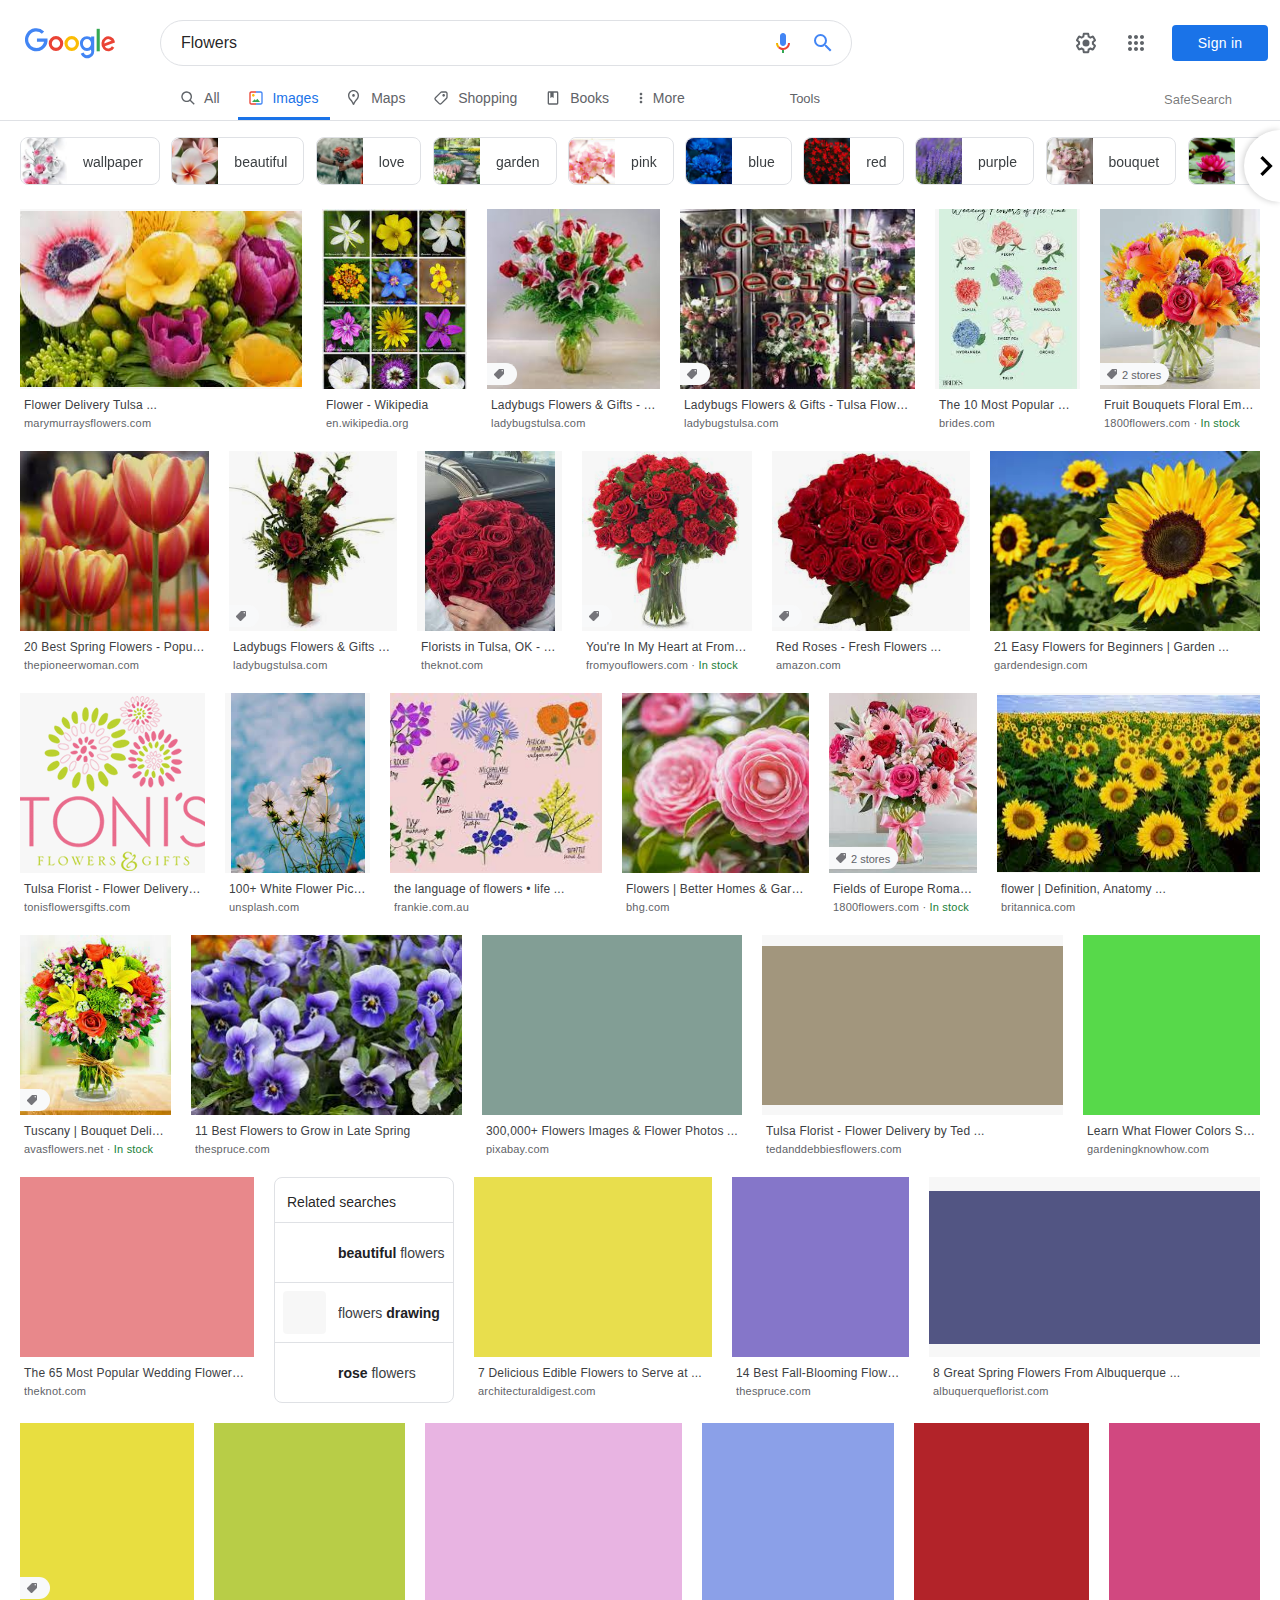
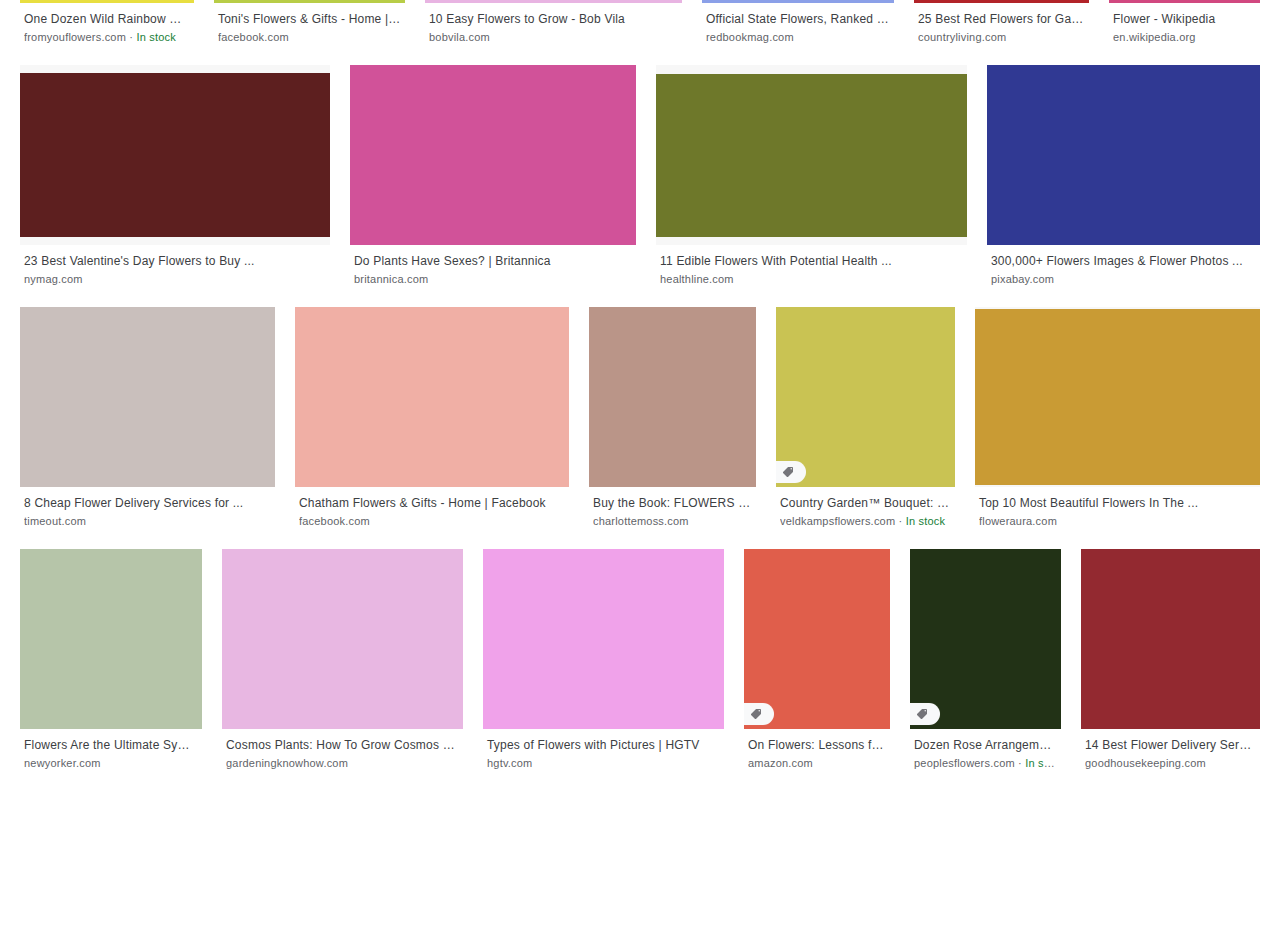
==== lxml.html @ c064e260 "Add: Dump lxml to file" ====
<!DOCTYPE html>
<html dir="ltr" itemscope="" itemtype="http://schema.org/SearchResultsPage" lang="en">
 <head>
  <base href="https://www.google.com/"/>
  <meta content="origin" name="referrer"/>
  <script data-id="_gd" nonce="oC0T8X6LkSJv9JOhTt2WLg">
   window.WIZ_global_data = {"DpimGf":false,"EP1ykd":["/_/*","/a/cpanel","/a/cpanel/*","/about/careers/applications-a","/about/careers/applications-a/*","/buzz/c","/buzz/c/*","/cameos","/cameos/*","/cbk","/cbk/*","/coronavirus-map","/coronavirus-map/*","/covid19-map","/covid19-map/*","/covid19/exposurenotifications/select","/covid19/exposurenotifications/select/*","/discover/likes","/discover/likes/*","/display-ads-user-messaging-embed","/display-ads-user-messaging-embed/*","/finance","/finance/*","/healthinsurance/immersive","/healthinsurance/immersive/*","/history","/history/*","/ig/c","/ig/c/*","/local/business","/local/business/*","/local/cars/tools","/local/cars/tools/*","/local/follow","/local/follow/*","/local/imagery/report","/local/imagery/report/*","/local/pickup","/local/pickup/*","/local/place/qa","/local/place/qa/*","/local/realestate","/local/realestate/*","/localguides","/localguides/*","/maps/c","/maps/c/*","/maps/notifications/webviews","/maps/notifications/webviews/*","/maps/profile","/maps/profile/*","/maps/rpc","/maps/rpc/*","/newsstand","/newsstand/*","/onlinecare/immersive","/onlinecare/immersive/*","/preferences/notifications","/preferences/notifications/*","/producer","/producer/*","/recaptcha/challengepage","/recaptcha/challengepage/*","/s2","/s2/*","/search/notifications","/search/notifications/*","/search/questions","/search/questions/*","/setting/search/privateresults","/setting/search/privateresults/*","/shopping/guide","/shopping/guide/*","/shopping/ratings","/shopping/ratings/*","/travel/activities","/travel/activities/*","/travel/flights/s","/travel/flights/s/*","/travel/hotels/s","/travel/hotels/s/*","/uviewer2","/uviewer2/*","/wizrpcui","/wizrpcui/*"],"EpwAsb":1650424369626000,"FdrFJe":"-3229781227230266137","GVlsxf":"www.google.com","GWsdKe":"en-US","Im6cmf":"/_/VisualFrontendUi","LVIXXb":1,"LoQv7e":false,"MT7f9b":[],"MZbqOb":"//www.google.com/setprefs?cs\u003d2\u0026sig\u003d0_kpBWYcfKKKtE-NqRgFVtZtdPKB0%3D\u0026prev\u003dhttps://www.google.com/search?q%3DFlowers%26tbm%3Disch%26ijn%3D0\u0026hl\u003den-US","MuJWjd":false,"OOdPbd":[".google.ad",".google.ae",".google.com.af",".google.com.ag",".google.com.ai",".google.al",".google.am",".google.co.ao",".google.com.ar",".google.as",".google.at",".google.com.au",".google.az",".google.ba",".google.com.bd",".google.be",".google.bf",".google.bg",".google.com.bh",".google.bi",".google.bj",".google.com.bn",".google.com.bo",".google.com.br",".google.bs",".google.bt",".google.co.bw",".google.by",".google.com.bz",".google.ca",".google.cd",".google.cf",".google.cg",".google.ch",".google.ci",".google.co.ck",".google.cl",".google.cm",".google.cn",".google.com.co",".google.co.cr",".google.com.cu",".google.cv",".google.com.cy",".google.cz",".google.de",".google.dj",".google.dk",".google.dm",".google.com.do",".google.dz",".google.com.ec",".google.ee",".google.com.eg",".google.es",".google.com.et",".google.fi",".google.com.fj",".google.fm",".google.fr",".google.ga",".google.ge",".google.gg",".google.com.gh",".google.com.gi",".google.gl",".google.gm",".google.gr",".google.com.gt",".google.gy",".google.com.hk",".google.hn",".google.hr",".google.ht",".google.hu",".google.co.id",".google.ie",".google.co.il",".google.im",".google.co.in",".google.iq",".google.is",".google.it",".google.je",".google.com.jm",".google.jo",".google.co.jp",".google.co.ke",".google.com.kh",".google.ki",".google.kg",".google.co.kr",".google.com.kw",".google.kz",".google.la",".google.com.lb",".google.li",".google.lk",".google.co.ls",".google.lt",".google.lu",".google.lv",".google.com.ly",".google.co.ma",".google.md",".google.me",".google.mg",".google.mk",".google.ml",".google.com.mm",".google.mn",".google.ms",".google.com.mt",".google.mu",".google.mv",".google.mw",".google.com.mx",".google.com.my",".google.co.mz",".google.com.na",".google.com.ng",".google.com.ni",".google.ne",".google.nl",".google.no",".google.com.np",".google.nr",".google.nu",".google.co.nz",".google.com.om",".google.com.pa",".google.com.pe",".google.com.pg",".google.com.ph",".google.com.pk",".google.pl",".google.pn",".google.com.pr",".google.ps",".google.pt",".google.com.py",".google.com.qa",".google.ro",".google.ru",".google.rw",".google.com.sa",".google.com.sb",".google.sc",".google.se",".google.com.sg",".google.sh",".google.si",".google.sk",".google.com.sl",".google.sn",".google.so",".google.sm",".google.sr",".google.st",".google.com.sv",".google.td",".google.tg",".google.co.th",".google.com.tj",".google.tl",".google.tm",".google.tn",".google.to",".google.com.tr",".google.tt",".google.com.tw",".google.co.tz",".google.com.ua",".google.co.ug",".google.co.uk",".google.com.uy",".google.co.uz",".google.com.vc",".google.co.ve",".google.vg",".google.co.vi",".google.com.vn",".google.vu",".google.ws",".google.rs",".google.co.za",".google.co.zm",".google.co.zw",".google.cat",".google.com"],"OVFmqb":"%.@.\"img\",\"gws-wiz-img\",\"Flowers\",\"i\",false,false,null,null,null,null,\"AIPXvyjXzbw_swAcf75NhWcr5D7_C5eX-A\",\"\",\"sSheYuaZJuWH9PwP2LqS6A0\",0,\"en-US\",null,false,false,3,5,null,null,null,\"/complete/deleteitems?deltok\\u003d$DELTOK\\u0026client\\u003d$CLIENT\\u0026delq\\u003d$DELQUERY\",null,null,null,null,true,null,null,null,false]","Og7bYc":"%.@.false]","PYFuDc":"DUMMY_X_CLIENT_DATA_WIZ_GLOBAL_KEY_DO_NOT_USE","Qokmvc":true,"QrtxK":"","S06Grb":"","UDh4De":"//www.google.com/setprefs?cs\u003d0\u0026sig\u003d0_kpBWYcfKKKtE-NqRgFVtZtdPKB0%3D\u0026prev\u003dhttps://www.google.com/search?q%3DFlowers%26tbm%3Disch%26ijn%3D0\u0026hl\u003den-US","Y12zTb":"//www.google.com/setprefs?cs\u003d1\u0026sig\u003d0_kpBWYcfKKKtE-NqRgFVtZtdPKB0%3D\u0026prev\u003dhttps://www.google.com/search?q%3DFlowers%26tbm%3Disch%26ijn%3D0\u0026hl\u003den-US","Yllh3e":"%.@.1650337969625894,161285093,3708067160]","cfb2h":"boq_visualfrontendserver_20220417.19_p0","d2zrDf":"%.@.null,null,false,true,null,null,null,false,null,null,null,null,null,null,null,null,null,null,null,true,null,null,null,null,null,null,null,null,null,false,false,null,null,null,null,null,false,null,null,null,null,null,null,null,false,false,false,null,28,null,null,false,false,null,null,null,null,null,null,null,null,null,null,null,null,null,null,null,null,null,null,3,null,null,-1,1500,500,false,null,null,50,true,null,\"mq331AQCKAE\\u003d\",null,false,false,null,0,8,null,true,null,null,null,false,null,null,null,null,false,null,false,null,null,null,null,false,null,null,null,null,null,null,null,false,false]","eNnkwf":"1650337969","ejMLCd":"DUMMY_X_GEO_WIZ_GLOBAL_KEY_DO_NOT_USE","eptZe":"/_/VisualFrontendUi/","fPDxwd":[1745530,1763433,45692846,45814370],"gGcLoe":true,"nQyAE":{"TFtxd":"false","Ix7enf":"false","HYDafc":"-1.0","XvEDBf":"true","hb1VBf":"313","iu6b9":"0","znfaGc":"864","Etfn":"false","tp4Gi":"2","n0TQeb":"2500","gaC8Zc":"false","n7LBcd":"500","YE5Aub":"DEFAULT_DO_NOT_DISPLAY","xP3jaf":"false","Ldqcce":"false","wuZIkf":"400","D35Vee":"100","G5i9gc":"0.5","cIQILe":"0","XcrMIc":"300","MfIHqf":"false","wmif7":"100","gKD34":"2500","wgyLtf":"false","eYh19c":"false","GSS1We":"500","iT441e":"TOOLTIP_WITHOUT_SWIPE_ANIMATION","cYbvgc":"1","XWOFRd":"false","PccRGf":"true","tAt3of":"3","BgZTfd":"150","lrGlid":"DESKTOP_AUTOPLAY","XTnh9b":"false","Tnvype":"130","z1MgYd":"true","uhIcne":"false","FaTuNc":"false","bNlkmb":"true","Pzfjj":"","lgOET":"","gWfAcc":"false","QeNIo":"false","TrARWb":"0","fJxvDe":"false","AvrhYb":"false","YPJcgd":"freeze_then_replay","mLjsRd":"","SsOV8c":"0","fgoNEc":"true","myI1uf":"false","j5wK6c":"0","Zl44uf":"4","HjXbFf":"false","YAKoKe":"4","biZ5Sd":"5","A1qd8e":"false","fqVElf":"true","UUgjSc":"false","gqxtSd":"false","LBGwTb":"100","kawmrb":"false","KTcKId":"false","y09Loe":"false","Wnp79b":"false","Ze51f":"8000","syardb":"1.0","on7OTd":"false","A85Lb":"true","qabEvf":"0","ZGP4od":"false","RAuKGc":"true","bwARGe":"true","AoFpWc":"false","vgkWnf":"true","efUU2b":"false","Ilr02d":"false","L12WE":"false","gnkERd":"false","Cz6W9c":"false","qnV9Ub":"false","Dj8c4":"false","LPP0Ke":"false","OEFXhc":"","tBSlob":"false","bXgOyd":"FKCM8yyBZ0iqpJr79GT0RGmfgvRj","KDlcdd":"1000","slmb5e":"1000","zR9JOe":"2","Rf3r0e":"1"},"ocxFnb":"%.@.null,null,false,null,true,null,null,null,null,true,null,false,null,null,null,null,null,null,null,9,null,null,null,null,null,null,null,false,null,null,null,null,null,null,false,null,null,null,false,null,null,0,false,null,\"\",null,null,null,null,null,null,null,false,false,null,null,null,true,null,false,3,true,false,null,null,1,null,false,false,null,null,null,null,false,null,\"//support.google.com/legal/troubleshooter/1114905#ts\\u003d9814647%2C1115648\",false,null,null,null,8000]","p0fdxb":"AOvVaw2r-3_h2MHNxBunCYI-CpqK","q21il":"AIzaSyCQt-eqCfjcJvF5zo_yMw5aP4hlfL57Y6A","qS15":"%.@.null,null,null,\"https://www.google.com/search?lenswebembed\\u003d1\\u0026source\\u003dweb.lens\"]","qwAQke":"VisualFrontendUi","qymVe":"8wOUuuip-BLF_iggfm9WAoxeLKY","r84ZEe":"//www.google.com/setprefs?sig\u003d0_kpBWYcfKKKtE-NqRgFVtZtdPKB0%3D\u0026prev\u003dhttps://www.google.com/search?q%3DFlowers%26tbm%3Disch%26ijn%3D0\u0026safeui\u003dimages","rtQCxc":300,"tJXnsc":0,"uS02ke":"sSheYuaZJuWH9PwP2LqS6A0","vXmutd":"%.@.\"US\",\"ZZ\",\"IAEFeRBgBcCAlgih2mMV2g\\u003d\\u003d\"]","vk7rPe":"//www.google.com/preferences?hl\u003den-US\u0026prev\u003dhttps://www.google.com/search?q%3DFlowers%26tbm%3Disch%26ijn%3D0%26sfr%3Dvfe#appearance","w2btAe":"%.@.null,null,\"\",false,null,null,true,false]","zChJod":"%.@.]","zvLu9e":"%.@.\"img\",\"gws-wiz-img\",\"Flowers\",\"i\",false,false,null,null,null,null,\"AIPXvyjXzbw_swAcf75NhWcr5D7_C5eX-A\",\"\",\"sSheYuaZJuWH9PwP2LqS6A0\",0,\"en-US\",null,false,false,3,5,null,null,null,\"/complete/deleteitems?deltok\\u003d$DELTOK\\u0026client\\u003d$CLIENT\\u0026delq\\u003d$DELQUERY\",null,null,null,null,true,null,null,null,false]"};
  </script>
  <script nonce="oC0T8X6LkSJv9JOhTt2WLg">
   (function(){/*

 Copyright The Closure Library Authors.
 SPDX-License-Identifier: Apache-2.0
*/
'use strict';var a=!1,e=window,l=e.performance,n=m();e.cc_latency_start_time=l&&l.now?0:l&&l.timing&&l.timing.navigationStart?l.timing.navigationStart:n;function m(){return l&&l.now?l.now():(new Date).getTime()}function p(c){if(l&&l.now&&l.mark){var f=l.mark(c);if(f)return f.startTime;if(l.getEntriesByName&&(c=l.getEntriesByName(c).pop()))return c.startTime}return m()}
e.onaft=function(c){p("aft");if(!a&&e.ebp){var f=e.ebp(c);if(null!==f){c=f.source;var g=f.eventId;f=f.metrics;c&&g&&f&&(c="/gen_204?s="+c+"&t=aft&atyp=csi&ei="+g+"&rt="+f,window.performance&&((g=window.performance.navigation)&&g.type===g.TYPE_RELOAD&&(c+="&r=1"),g&&g.type===g.TYPE_BACK_FORWARD&&(c+="&bb=1")),navigator.sendBeacon?navigator.sendBeacon(c,""):(new Image).src=c,a=!0)}}};e._isLazyImage=function(c){return c.hasAttribute("data-src")||c.hasAttribute("data-ils")||"lazy"===c.getAttribute("loading")};
e.l=function(c){function f(b){var d={};d[b]=m();e.cc_latency.push(d)}function g(b){var d=p("iml");b.setAttribute("data-iml",d);return d}e.cc_aid=c;e.iml_start=e.cc_latency_start_time;e.css_size=0;e.cc_latency=[];e.ccTick=f;e.onJsLoad=function(){f("jsl")};e.onCssLoad=function(){f("cssl")};e._isVisible=function(b,d){if(!d||"none"==d.style.display)return!1;var h=b.defaultView;if(h&&h.getComputedStyle&&(h=h.getComputedStyle(d),"0px"==h.height||"0px"==h.width||"hidden"==h.visibility))return!1;if(!d.getBoundingClientRect)return!0;
var k=d.getBoundingClientRect();d=k.left+e.pageXOffset;h=k.top+e.pageYOffset;if(0>h+k.height||0>d+k.width||0>=k.height||0>=k.width)return!1;b=b.documentElement;return h<=(e.innerHeight||b.clientHeight)&&d<=(e.innerWidth||b.clientWidth)};e._recordImlEl=g;document.documentElement.addEventListener("load",function(b){b=b.target;var d;"IMG"!=b.tagName||b.hasAttribute("data-iid")||e._isLazyImage(b)||b.hasAttribute("data-noaft")||(d=g(b));if(e.aft_counter&&(b=e.aft_counter.indexOf(b),-1!==b&&(b=1===e.aft_counter.splice(b,
1).length,0===e.aft_counter.length&&b&&d)))e.onaft(d)},!0);e.prt=-1;e.wiz_tick=function(){var b=p("prt");e.prt=b}};}).call(this);
l('TvbFac')
  </script>
  <script nonce="oC0T8X6LkSJv9JOhTt2WLg">
   var _F_cssRowKey = 'boq-search.VisualFrontendUi.Klzsni3OESQ.L.B1.O';var _F_combinedSignature = 'AH7-fg5T0K21PkKIdl50FgN20Cq3PlGDFw';function _DumpException(e) {throw e;}
  </script>
  <style data-href="https://www.gstatic.com/_/mss/boq-search/_/ss/k=boq-search.VisualFrontendUi.Klzsni3OESQ.L.B1.O/am=wJP_AMCOoL-GQGDtAALjAAkIYgEYjwkAoMAcIrgJcFwSBQiAMQCgUSYYAAGwBEBgAAAAAAAKAAB8AAYAAAAAAArvPDAQAAAAAAAAAAAQqhgAAAAAAABAEwEAAAAAEA/d=1/ed=1/br=1/rs=AH7-fg7B61KvUJN7ag1GHn5MF6aKg6JanQ/m=searchview,_b,_tp" nonce="xzEes85DXnyTU2oTZovxOA">
   html{height:100%;overflow:hidden}body{height:100%;overflow:hidden;-webkit-font-smoothing:antialiased;color:rgba(0,0,0,.87);font-family:Roboto,RobotoDraft,Helvetica,Arial,sans-serif;margin:0;text-size-adjust:100%}textarea{font-family:Roboto,RobotoDraft,Helvetica,Arial,sans-serif}a{text-decoration:none;color:#2962ff}img{border:none}*{-webkit-tap-highlight-color:transparent}#apps-debug-tracers{display:none}html{overflow:visible}body{overflow:visible;overflow-y:scroll}.kFwPee{height:100%}.ydMMEb{width:100%}.SSPGKf{display:block;overflow-y:hidden;z-index:1}.eejsDc{overflow-y:auto;-webkit-overflow-scrolling:touch}.MCcOAc{bottom:0;left:0;position:absolute;right:0;top:0;overflow:hidden;z-index:1}.MCcOAc>.pGxpHc{flex-shrink:0;box-flex:0;flex-grow:0}.IqBfM>.HLlAHb{align-items:center;display:flex;height:60px;position:absolute;right:16px;top:0;z-index:9999}.VUoKZ{display:none;position:absolute;top:0;left:0;right:0;height:3px;z-index:1001}.TRHLAc{position:absolute;top:0;left:0;width:25%;height:100%;background:#68e;transform:scaleX(0);transform-origin:0 0}.mIM26c .VUoKZ{display:block}.mIM26c .TRHLAc{animation:boqChromeapiPageProgressAnimation 1s infinite;animation-timing-function:cubic-bezier(0.4,0.0,1,1);animation-delay:.1s}.ghyPEc .VUoKZ{position:fixed}@keyframes boqChromeapiPageProgressAnimation{0%{transform:scaleX(0)}50%{transform:scaleX(5)}to{transform:scaleX(5) translateX(100%)}}.IqBfM{bottom:auto;height:100%;right:auto;width:auto}@keyframes quantumWizBoxInkSpread{0%{transform:translate(-50%,-50%) scale(.2)}to{transform:translate(-50%,-50%) scale(2.2)}}@keyframes quantumWizIconFocusPulse{0%{transform:translate(-50%,-50%) scale(1.5);opacity:0}to{transform:translate(-50%,-50%) scale(2);opacity:1}}@keyframes quantumWizRadialInkSpread{0%{transform:scale(1.5);opacity:0}to{transform:scale(2.5);opacity:1}}@keyframes quantumWizRadialInkFocusPulse{0%{transform:scale(2);opacity:0}to{transform:scale(2.5);opacity:1}}.O0WRkf{-webkit-user-select:none;transition:background .2s .1s;border:0;border-radius:3px;cursor:pointer;display:inline-block;font-size:14px;font-weight:500;min-width:4em;outline:none;overflow:hidden;position:relative;text-align:center;text-transform:uppercase;-webkit-tap-highlight-color:transparent;z-index:0}.A9jyad{font-size:13px;line-height:16px}.zZhnYe{transition:box-shadow .28s cubic-bezier(0.4,0,0.2,1);background:#dfdfdf;box-shadow:0px 2px 2px 0px rgba(0,0,0,.14),0px 3px 1px -2px rgba(0,0,0,.12),0px 1px 5px 0px rgba(0,0,0,.2)}.zZhnYe.qs41qe{transition:box-shadow .28s cubic-bezier(0.4,0,0.2,1);transition:background .8s;box-shadow:0px 8px 10px 1px rgba(0,0,0,.14),0px 3px 14px 2px rgba(0,0,0,.12),0px 5px 5px -3px rgba(0,0,0,.2)}.e3Duub,.e3Duub a,.e3Duub a:hover,.e3Duub a:link,.e3Duub a:visited{background:#4285f4;color:#fff}.HQ8yf,.HQ8yf a{color:#4285f4}.UxubU,.UxubU a{color:#fff}.ZFr60d{position:absolute;top:0;right:0;bottom:0;left:0;background-color:transparent}.O0WRkf.u3bW4e .ZFr60d{background-color:rgba(0,0,0,.12)}.UxubU.u3bW4e .ZFr60d{background-color:rgba(255,255,255,.3)}.e3Duub.u3bW4e .ZFr60d{background-color:rgba(0,0,0,0.122)}.HQ8yf.u3bW4e .ZFr60d{background-color:rgba(66,133,244,0.149)}.Vwe4Vb{transform:translate(-50%,-50%) scale(0);transition:opacity .2s ease,visibility 0s ease .2s,transform 0s ease .2s;background-size:cover;left:0;opacity:0;pointer-events:none;position:absolute;top:0;visibility:hidden}.O0WRkf.qs41qe .Vwe4Vb{transform:translate(-50%,-50%) scale(2.2);opacity:1;visibility:visible}.O0WRkf.qs41qe.M9Bg4d .Vwe4Vb{transition:transform .3s cubic-bezier(0,0,0.2,1),opacity .2s cubic-bezier(0,0,0.2,1)}.O0WRkf.j7nIZb .Vwe4Vb{transform:translate(-50%,-50%) scale(2.2);visibility:visible}.oG5Srb .Vwe4Vb,.zZhnYe .Vwe4Vb{background-image:radial-gradient(circle farthest-side,rgba(0,0,0,.12),rgba(0,0,0,.12) 80%,rgba(0,0,0,0) 100%)}.HQ8yf .Vwe4Vb{background-image:radial-gradient(circle farthest-side,rgba(66,133,244,0.251),rgba(66,133,244,0.251) 80%,rgba(66,133,244,0) 100%)}.e3Duub .Vwe4Vb{background-image:radial-gradient(circle farthest-side,#3367d6,#3367d6 80%,rgba(51,103,214,0) 100%)}.UxubU .Vwe4Vb{background-image:radial-gradient(circle farthest-side,rgba(255,255,255,.3),rgba(255,255,255,.3) 80%,rgba(255,255,255,0) 100%)}.O0WRkf.RDPZE{box-shadow:none;color:rgba(68,68,68,0.502);cursor:default;fill:rgba(68,68,68,0.502)}.zZhnYe.RDPZE{background:rgba(153,153,153,0.102)}.UxubU.RDPZE{color:rgba(255,255,255,0.502);fill:rgba(255,255,255,0.502)}.UxubU.zZhnYe.RDPZE{background:rgba(204,204,204,0.102)}.CwaK9{position:relative}.RveJvd{display:inline-block;margin:.5em}.mUbCce{-webkit-user-select:none;transition:background .3s;border:0;border-radius:50%;cursor:pointer;display:inline-block;flex-shrink:0;height:48px;outline:none;overflow:hidden;position:relative;text-align:center;-webkit-tap-highlight-color:transparent;width:48px;z-index:0}.mUbCce>.TpQm9d{height:48px;width:48px}.mUbCce.u3bW4e,.mUbCce.qs41qe,.mUbCce.j7nIZb{-webkit-transform:translateZ(0);-webkit-mask-image:-webkit-radial-gradient(circle,white 100%,black 100%)}.YYBxpf{border-radius:0;overflow:visible}.YYBxpf.u3bW4e,.YYBxpf.qs41qe,.YYBxpf.j7nIZb{-webkit-mask-image:none}.fKz7Od{color:rgba(0,0,0,.54);fill:rgba(0,0,0,.54)}.p9Nwte{color:rgba(255,255,255,0.749);fill:rgba(255,255,255,0.749)}.fKz7Od.u3bW4e{background-color:rgba(0,0,0,.12)}.p9Nwte.u3bW4e{background-color:rgba(204,204,204,0.251)}.YYBxpf.u3bW4e{background-color:transparent}.VTBa7b{transform:translate(-50%,-50%) scale(0);transition:opacity .2s ease,visibility 0s ease .2s,transform 0s ease .2s;background-size:cover;left:0;opacity:0;pointer-events:none;position:absolute;top:0;visibility:hidden}.YYBxpf.u3bW4e .VTBa7b{animation:quantumWizIconFocusPulse .7s infinite alternate;height:100%;left:50%;top:50%;width:100%;visibility:visible}.mUbCce.qs41qe .VTBa7b{transform:translate(-50%,-50%) scale(2.2);opacity:1;visibility:visible}.mUbCce.qs41qe.M9Bg4d .VTBa7b{transition:transform .3s cubic-bezier(0,0,0.2,1),opacity .2s cubic-bezier(0,0,0.2,1)}.mUbCce.j7nIZb .VTBa7b{transform:translate(-50%,-50%) scale(2.2);visibility:visible}.fKz7Od .VTBa7b{background-image:radial-gradient(circle farthest-side,rgba(0,0,0,.12),rgba(0,0,0,.12) 80%,rgba(0,0,0,0) 100%)}.p9Nwte .VTBa7b{background-image:radial-gradient(circle farthest-side,rgba(204,204,204,0.251),rgba(204,204,204,0.251) 80%,rgba(204,204,204,0) 100%)}.mUbCce.RDPZE{color:rgba(0,0,0,.26);fill:rgba(0,0,0,.26);cursor:default}.p9Nwte.RDPZE{color:rgba(255,255,255,0.502);fill:rgba(255,255,255,0.502)}.xjKiLb{position:relative;top:50%}.xjKiLb>span{display:inline-block;position:relative}.llhEMd{transition:opacity 0.15s cubic-bezier(0.4,0,0.2,1) 0.15s;background-color:rgba(0,0,0,0.502);bottom:0;left:0;opacity:0;position:fixed;right:0;top:0;z-index:5000}.llhEMd.iWO5td{transition:opacity 0.05s cubic-bezier(0.4,0,0.2,1);opacity:1}.mjANdc{transition:transform .4s cubic-bezier(0.4,0,0.2,1);-webkit-box-align:center;box-align:center;align-items:center;display:flex;-webkit-box-orient:vertical;box-orient:vertical;flex-direction:column;bottom:0;left:0;padding:0 5%;position:absolute;right:0;top:0}.x3wWge,.ONJhl{display:block;height:3em}.eEPege>.x3wWge,.eEPege>.ONJhl{box-flex:1;flex-grow:1}.J9Nfi{flex-shrink:1;max-height:100%}.g3VIld{-webkit-box-align:stretch;box-align:stretch;align-items:stretch;display:flex;-webkit-box-orient:vertical;box-orient:vertical;flex-direction:column;transition:transform .225s cubic-bezier(0.0,0.0,0.2,1);position:relative;background-color:#fff;border-radius:2px;box-shadow:0 12px 15px 0 rgba(0,0,0,.24);max-width:24em;outline:1px solid transparent;overflow:hidden}.vcug3d .g3VIld{padding:0}.g3VIld.kdCdqc{transition:transform .15s cubic-bezier(0.4,0.0,1,1)}.Up8vH.CAwICe{transform:scale(0.8)}.Up8vH.kdCdqc{transform:scale(0.9)}.XIJ9Ac>.x3wWge,.XIJ9Ac>.ONJhl{box-flex:1;flex-grow:1}.Nevtdc>.x3wWge{box-flex:0;flex-grow:0}.Nevtdc>.ONJhl{box-flex:1;flex-grow:1}.vcug3d{-webkit-box-align:stretch;box-align:stretch;align-items:stretch;padding:0}.vcug3d>.g3VIld{box-flex:2;flex-grow:2;border-radius:0;left:0;right:0;max-width:100%}.vcug3d>.ONJhl,.vcug3d>.x3wWge{box-flex:0;flex-grow:0;height:0}.tOrNgd{display:flex;flex-shrink:0;font:500 20px Roboto,RobotoDraft,Helvetica,Arial,sans-serif;padding:24px 24px 20px 24px}.vcug3d .tOrNgd{display:none}.TNczib{box-pack:justify;-webkit-box-pack:justify;justify-content:space-between;flex-shrink:0;box-shadow:0 3px 4px 0 rgba(0,0,0,.24);background-color:#455a64;color:white;display:none;font:500 20px Roboto,RobotoDraft,Helvetica,Arial,sans-serif}.vcug3d .TNczib{display:flex}.PNenzf{box-flex:1;flex-grow:1;flex-shrink:1;overflow:hidden;word-wrap:break-word}.TNczib .PNenzf{margin:16px 0}.VY7JQd{height:0}.TNczib .VY7JQd,.tOrNgd .bZWIgd{display:none}.R6Lfte .Wtw8H{flex-shrink:0;display:block;margin:-12px -6px 0 0}.PbnGhe{box-flex:2;flex-grow:2;flex-shrink:2;display:block;font:400 14px/20px Roboto,RobotoDraft,Helvetica,Arial,sans-serif;padding:0 24px;overflow-y:auto}.Whe8ub .PbnGhe{padding-top:24px}.hFEqNb .PbnGhe{padding-bottom:24px}.vcug3d .PbnGhe{padding:16px}.XfpsVe{display:flex;flex-shrink:0;box-pack:end;-webkit-box-pack:end;justify-content:flex-end;padding:24px 24px 16px 24px}.vcug3d .XfpsVe{display:none}.OllbWe{box-pack:end;-webkit-box-pack:end;justify-content:flex-end;display:none}.vcug3d .OllbWe{display:flex;-webkit-box-align:start;box-align:start;align-items:flex-start;margin:0 16px}.kHssdc.O0WRkf.C0oVfc,.XfpsVe .O0WRkf.C0oVfc{min-width:64px}.kHssdc+.kHssdc{margin-left:8px}.TNczib .kHssdc{color:#fff;margin-top:10px}.TNczib .Wtw8H{margin:4px 24px 4px 0}.TNczib .kHssdc.u3bW4e,.TNczib .Wtw8H.u3bW4e{background-color:rgba(204,204,204,0.251)}.TNczib .kHssdc>.Vwe4Vb,.TNczib .Wtw8H>.VTBa7b{background-image:radial-gradient(circle farthest-side,rgba(255,255,255,.3),rgba(255,255,255,.3) 80%,rgba(255,255,255,0) 100%)}.TNczib .kHssdc.RDPZE,.TNczib .Wtw8H.RDPZE{color:rgba(255,255,255,0.502);fill:rgba(255,255,255,0.502)}.Mh0NNb{background-color:#323232;bottom:0;box-sizing:border-box;box-shadow:0px 6px 10px 0px rgba(0,0,0,.14),0px 1px 18px 0px rgba(0,0,0,.12),0px 3px 5px -1px rgba(0,0,0,.2);color:#fff;display:flex;flex-direction:column;font-size:14px;left:0;min-height:48px;position:fixed;right:0;transform:translate(0,100%);visibility:hidden;z-index:99999}.M6tHv{-webkit-box-align:center;box-align:center;align-items:center;align-content:center;display:flex;flex-direction:row;min-height:inherit;padding:0}.aGJE1b{box-flex:1;flex-grow:1;flex-shrink:1;line-height:normal;overflow:hidden;padding:14px 24px;text-overflow:ellipsis;word-break:break-word}.x95qze{align-self:center;color:#eeff41;box-flex:0;flex-grow:0;flex-shrink:0;float:right;text-transform:uppercase;font-weight:500;display:inline-block;cursor:pointer;outline:none;padding:14px 24px}.KYZn9b{background-color:#4285f4}.misTTe{transform:translate(0,0)}@media screen and (min-width:481px){.Mh0NNb{min-width:288px;max-width:568px;border-radius:2px}.Mp2Z0b{left:24px;margin-right:24px;right:auto}.VcC8Fc{left:50%;right:auto;transform:translate(-50%,100%)}.Mp2Z0b.misTTe{bottom:24px}.VcC8Fc.misTTe{bottom:0;transform:translate(-50%,0)}.M6tHv{padding:0}.aGJE1b{padding-right:24px}}@media screen and (max-width:480px){.xbgI6e .aGJE1b,.xbgI6e .x95qze{padding-bottom:24px;padding-top:24px}}@media screen and (min-width:481px) and (max-width:568px){.Mh0NNb{max-width:90%}}@media screen and (min-width:569px){.Mh0NNb{max-width:568px}}.Dkys0d{background-repeat:no-repeat;border-radius:12px;display:inline-block;height:24px;margin-right:20px;width:24px}.yox7oc{fill:hsl(187,100%,38%)}.mPBoS{fill:hsl(339,100%,45%)}.lI7bid{fill:#fbc02d}.khmlgf{fill:#34a853}.RJ3N9d{display:inline-block;background-position:center;background-size:cover;width:40px;height:40px;border-radius:4px}.lxCXne{background-color:#eee;background-size:18px;background-repeat:no-repeat}.oUOaQd{background-color:#4285f4;border-radius:11px;border:1px #fff solid;fill:#fff;margin-left:32px;margin-top:29px}.DPvwYc{font-family:"Material Icons Extended";font-weight:normal;font-style:normal;font-size:24px;line-height:1;letter-spacing:normal;text-rendering:optimizeLegibility;text-transform:none;display:inline-block;word-wrap:normal;direction:ltr;font-feature-settings:"liga" 1;-webkit-font-smoothing:antialiased}html[dir="rtl"] .sm8sCf{transform:scaleX(-1);filter:FlipH}.ZbYMvd{position:relative}.Qng2gd{display:block;height:64px;position:relative;text-align:center;width:100%;z-index:-1}.witVLb{background:linear-gradient(rgba(255,255,255,0),#fff);height:40px;position:absolute;top:100%;width:100%;z-index:-10}.UHRRQd{margin:0 auto;border:none;max-height:64px;max-width:100%;vertical-align:middle}.qlS7ne{height:64px;width:100%}.F1hUFe{padding:15px 0 14px;position:absolute;left:50%;margin-left:-46px}.fSnalc{stroke:#4285f4}.ZqPjbb{stroke:#ea4335}.oOg6Ne{stroke:#fbbc04}.aPiskd{stroke:#34a853}c-wiz{contain:style}c-wiz>c-data{display:none}c-wiz.rETSD{contain:none}c-wiz.Ubi8Z{contain:layout style}.Wdq1db{height:63px;width:100%;z-index:0}.ZbYMvd{position:absolute;padding:4px 28px 0 30px;top:4px;left:-140px;margin-left:0;margin-top:-2px}.E1HqKb{background-size:24px;display:block;height:24px;vertical-align:middle;width:24px;fill:#757575}.DGbnse{background:none;padding:18px;position:absolute;z-index:1}.CuUtHc{display:flex;align-items:center;min-width:0;max-height:none;padding:0}.M3lrac{display:flex;flex:0 1 auto;align-items:center;margin-right:14px;background:url('https://www.google.com/images/searchbox/desktop_searchbox_sprites318_hr.png') no-repeat 0 0;background-size:20px}.QBbk2d{display:flex;flex:auto;flex-direction:column;min-width:0;max-height:none;padding:6px 0}.ZpAkhd{background-position:0 -42px;height:20px;width:20px;min-height:20px;min-width:20px}.hTf8qc{background-position:0 -21px;height:20px;width:20px;min-height:20px;min-width:20px}.UWddDf{height:20px;width:20px;min-height:20px;min-width:20px}.Kr3SQ{padding:0 4px;margin:0}.sU3bKf{display:flex;font-size:16px;color:#212121;flex:1;align-items:center;word-break:break-word;padding-right:8px}.Hlfhoe{flex:1}.hPE84b{color:#52188c}.gIDO1c{display:flex;flex:0 1 auto;align-self:stretch}.O5OUld{color:#80868b;cursor:pointer;font:13px arial,sans-serif;align-self:center;padding-right:3px}.O5OUld:hover{text-decoration:underline;color:#1a73e8}.ewEc5c{flex:auto;display:flex;align-items:center;margin:0 20px 0 14px}.kn5fhf{list-style-type:none;justify-content:center;margin:0;padding:8px 0 8px 18px;line-height:16px;font-family:Google Sans,Roboto,HelveticaNeue,Arial,sans-serif;color:#5f6368;font-size:14px}.Bhmw4{text-align:left;z-index:989;cursor:default;-webkit-user-select:none;margin-top:-1px;position:relative;border:0}.W6pGoe{background:#fff;display:flex;flex-direction:column;list-style-type:none;margin:0;padding:0;border:0;border-radius:0 0 24px 24px;border-top-left-radius:0;border-top-right-radius:0;border-top-color:#d9d9d9;box-shadow:0 4px 6px 0 rgba(32,33,36,.28);padding-bottom:4px}.V9Qhd{flex:auto;margin:0;padding:0;border:0}.acDdbe{display:flex}.UdzA{height:1px;margin:0 26px 0 0}.zP7KFe{background:#eee}.WdWr7c{border-top:1px solid #e8eaed;margin:0 14px;padding-bottom:4px}.og3lId{line-height:34px;height:34px;background-color:transparent;border:none;margin:0;padding:0;font-size:16px;color:rgba(0,0,0,.87);word-wrap:break-word;outline:none;display:flex;flex:1;-webkit-tap-highlight-color:transparent;width:100%}.og3lId::-webkit-search-cancel-button{-webkit-appearance:none}.og3lId::-ms-clear{display:none}.dGWkFc{display:flex;flex:1}.ruciLd{display:flex;flex:1;color:#757575;cursor:pointer;font:27px/25px arial,sans-serif;align-items:center;padding:0 10px;border:0;background:transparent}.P0kLqd{height:24px}.OJmNWb{display:flex;flex:0 0 auto;margin-top:-5px;align-items:stretch;flex-direction:row}.ebX3Y{display:flex;flex:1;cursor:pointer;font:27px/25px arial,sans-serif;align-items:center;border:0;background:transparent;padding:0 9px 0 12px;color:#80868b;margin:0;right:0;border-right:1px solid #dadce0;height:65%;cursor:pointer;align-items:center;margin-top:8px}.nmU53{position:absolute;left:15px;top:0}.jOYx5b{position:relative;margin:0 auto;width:692px;margin-left:119px;padding-left:41px}.o6juZc{display:flex;height:44px;z-index:3;border:1px solid #dfe1e5;border-radius:24px;box-shadow:none;background:#fff;width:690px;border-radius:24px;margin:0 auto}.M3w8Nb,.KZFCbe{padding-left:14px;width:calc(692px + 27px)}.o6juZc:hover{box-shadow:0 1px 6px 0 rgba(32,33,36,.28);border-color:rgba(223,225,229,0)}.o6juZc:focus{box-shadow:0 1px 6px 0 rgba(32,33,36,.28);border-color:rgba(223,225,229,0)}.M3w8Nb .o6juZc,.KZFCbe .o6juZc{width:calc(690px + 27px)}.e3JjXb{flex:1;display:flex;padding:5px 4px 0 14px}.M3w8Nb .o6juZc{border-bottom-left-radius:0;border-bottom-right-radius:0;border-color:rgba(223,225,229,0);box-shadow:0 1px 6px 0 rgba(32,33,36,.28)}.iIql7b .o6juZc{border-bottom-left-radius:24px;border-bottom-right-radius:24px}.BsA1cc{display:flex;align-items:center;margin-top:-7px;padding-right:6px}.r8xEL{display:none;color:#9aa0a6;fill:currentColor;height:20px;width:20px}.M3w8Nb .BsA1cc,.KZFCbe .BsA1cc{padding-right:14px;margin-left:-1px}.M3w8Nb .r8xEL,.KZFCbe .r8xEL{display:block}.rCGXm{flex:0 0 auto;width:44px;height:44px;background-color:transparent;border:none;border-radius:0 8px 8px 0;padding:0;padding-right:13px;cursor:pointer}.XZ5MVe{background:none;color:#4285f4;height:24px;width:24px;margin:auto}.n6h3Rc{display:inline-block;position:relative;fill:currentcolor;line-height:24px;height:24px;width:24px}.vrtVSd.vrtVSd{opacity:1;transition:opacity;visibility:visible}.e1fP2{background:#fff;height:100%;left:0;opacity:0;overflow:hidden;position:fixed;text-align:left;top:0;visibility:hidden;width:100%;z-index:1000;transition:visibility 0s linear .218s,background-color .218s}.e1fP2.vrtVSd{background:rgba(255,255,255,0)}.P58Qic{background:none;border:none;color:#777;cursor:pointer;font-size:26px;right:0;height:11px;line-height:15px;margin:15px;opacity:.6;padding:0;position:absolute;top:0;width:15px;z-index:10}.P58Qic:hover{opacity:.8}.P58Qic:active{opacity:1}.D1u1eb{display:block;height:42px;pointer-events:none}.bDhnOd{opacity:.1;pointer-events:none;transition:opacity .318s ease-in}[data-state="listen"] .bDhnOd{opacity:1}[data-state="recvng"] .bDhnOd{opacity:1}[data-state="error"] .bDhnOd{opacity:1}.iprk5d{background:url('https://www.gstatic.com/images/branding/googlelogo/1x/googlelogo_dark_color_188x64dp.png') no-repeat center;background-size:94px 32px;height:32px;width:94px;top:8px;opacity:0;float:right;left:337px;pointer-events:none;position:relative;transition:opacity .5s ease-in,left .5s ease-in}.vrtVSd .iprk5d{opacity:.54;left:352px;transition:opacity .5s ease-out,left .5s ease-out}.D1u1eb{background:#fff;box-shadow:0 2px 6px rgba(0,0,0,.2);color:rgba(0,0,0,.87);margin:0;min-width:100%;overflow:hidden;padding:51px 0 50px 126px;position:absolute}.bDhnOd{height:100%;width:490px;transition:opacity .318s ease-in}.XhgNpb{margin-top:-100px;opacity:0;pointer-events:none;position:absolute;width:500px;transition:opacity .218s ease-in,margin-top .4s ease-in}[data-state="wait"] .XhgNpb{margin-top:-300px;opacity:1;transition:opacity .5s ease-out .218s,margin-top .218s ease-out .218s}.utSgAb{box-shadow:0 1px 0 #4285f4;height:80px;left:0;margin:0;opacity:0;pointer-events:none;position:fixed;right:0;top:-80px;transition:opacity .218s,box-shadow .218s}[data-state="wait"] .utSgAb{animation:allow-alert .75s infinite;animation-direction:alternate;animation-timing-function:ease-out;box-shadow:0 1px 80px #4285f4;opacity:1;pointer-events:none;transition:opacity .218s,box-shadow .218s}.I75wkf{pointer-events:none;position:relative}.aqFoM{font-weight:normal;line-height:1.2;opacity:0;pointer-events:none;position:absolute;margin-left:32px;text-align:left;-webkit-font-smoothing:antialiased;transition:opacity .1s ease-in,margin-left .5s ease-in,top 0s linear .218s}.aqFoM.VxdCqf{color:"#777"}.vrtVSd .aqFoM{font-size:27px;left:7px;top:.2em;margin-left:0;opacity:1;transition:opacity .5s ease-out,margin-left .5s ease-out}.liJNPb-azBvYb.aqFoM.sGRkP,.liJNPb-MYJAKd.aqFoM.sGRkP,.liJNPb-SPMHm.aqFoM.sGRkP{transition:top .218s ease-out}.liJNPb-azBvYb.aqFoM{top:-.6em}.liJNPb-MYJAKd.aqFoM{top:-1.3em}.liJNPb-SPMHm.aqFoM{top:-1.7em}.vrtVSd .liJNPb-Id0Bde.aqFoM{font-size:24px;top:-1.7em;transition:font-size .218s ease-out}.a4Xtkb{color:"#1155CC";cursor:pointer;font-size:18px;font-weight:500;pointer-events:auto;text-decoration:underline}.bytUYc{clip:rect(1px,1px,1px,1px);height:1px;overflow:hidden;position:absolute;-webkit-user-select:none;white-space:nowrap;width:1px;z-index:-1000}.T47uwc{font-family:Google Sans,Roboto,HelveticaNeue,Arial,sans-serif;font-size:14px}.IOgUze{background:rgba(32,33,36,.6);bottom:0;display:none;left:0;overflow:hidden;position:fixed;right:0;top:0;z-index:9000}.TGGJzf{background:#fff;bottom:0;overflow-y:auto;position:fixed;right:-360px;top:0;width:360px}.w8NsKc{color:rgba(0,0,0,.87);font-size:24px;margin-bottom:20px;text-align:left}.Z7oy4c{padding:20px 24px}.bm5DV{color:#5f6368;cursor:pointer;display:block;float:right;position:relative;top:-45px}.KiRIme{border:1px solid #dfe1e5;border-radius:8px;color:#4285f4;display:block;font-size:16px;padding:10px;text-align:center;text-decoration:none}.UpJaQ{font-size:16px;border-top:1px solid #dfe1e5;padding:20px 24px 10px}.TKKDpe{float:right;cursor:pointer}.Jq6Y2d{color:#3c4043;cursor:pointer}.fnuYjf{color:rgba(0,0,0,.87);font-size:20px;margin-bottom:8px}.YJaHLd{color:#3c4043;display:block;margin:0 -24px;padding:12px 24px;text-decoration:none}.YJaHLd:hover{background-color:#f1f3f4}.KiRIme:hover{background-color:#f1f3f4}.E6xiJd{color:#5f6368}.V7LiHf{color:rgba(117,117,117,.85)}.iSAtcf{display:inline-block;margin-bottom:-16px;margin-left:-16px;width:328px}.IMdqIb,.j1CUVe,.IpZ72c{display:flex}.mwlpue{color:#3c4043;flex:1;font-size:16px}.UehOq{height:30px;margin-bottom:5px;margin-top:-5px}.KATfhe:hover{background:#f1f3f4;box-shadow:-56px 0 #f1f3f4,24px 0 #f1f3f4,-56px -10px 0 #f1f3f4,24px -10px 0 #f1f3f4;cursor:pointer}.NMm5M{fill:currentColor;flex-shrink:0}html[dir="rtl"] .hhikbc{transform:scaleX(-1)}.wQnou{background:none;height:44px}.Lj9fsd{background-color:#fff}.ulyTKe{display:flex;position:relative}.bP2dsf{position:absolute;right:0}.dAEiw{border-radius:0;box-shadow:none;margin:0 0 10px}.FtRlBe{margin:0}.tAcEof{height:40px;padding-bottom:8px;margin-bottom:8px}.fUE5R{background-image:url(//ssl.gstatic.com/ui/v1/zippy/arrow_down.png);background-position:right center;background-repeat:no-repeat;display:inline-block;height:4px;margin-left:3px;margin-top:-3px;vertical-align:middle;width:7px}.O0MX5d{display:inline-block;line-height:19px;padding-top:20px;margin-left:16px;min-width:87px;white-space:nowrap;z-index:3}.SPmIAf{color:rgba(0,0,0,.54)}.SPmIAf:hover{color:#333}.ZTM7Oe{color:#333}.gYZlAf{list-style:none;position:relative}.jq2rAe{background:#fff;border:1px solid rgba(0,0,0,.2);box-shadow:0 2px 4px rgba(0,0,0,.2);padding:6px 0;position:absolute;top:32px;right:0;white-space:nowrap;z-index:3}.BR6jBc{border-top:1px solid #ebebeb;margin-bottom:10px;margin-top:9px}.G01Jce{list-style:none;margin:0;padding:0}.PfSDnb:hover{background-color:#eee}.lwlxKc{background-image:url(//ssl.gstatic.com/ui/v1/menu/checkmark.png);background-position:left center;background-repeat:no-repeat}.lwlxKc:hover{background-color:#eee}.wBIdUd{color:#333;display:block;padding:8px 20px 8px 30px}.svpdod{color:#15c;display:block;padding:8px 20px 8px 30px}.gHwIse{left:114px;position:absolute;top:-2px;z-index:100}.fWfAye{background:#fff;border:1px solid #ccc;box-shadow:0 4px 16px rgba(0,0,0,.2);box-sizing:border-box;font-size:13px;position:absolute;text-align:left;width:672px;z-index:997}.Ez1hkb{margin-top:20px;position:relative}.aVFCYd{line-height:26px}.rDFUG{font-size:16px;font-weight:bold;line-height:18px;vertical-align:baseline}.nbmcrc{margin-left:20px;margin-right:20px}.P9ipme{color:#777;line-height:2;margin:16px 0 0}.qWO0H{overflow:hidden}.cYHv6c{background:url([data-uri]) no-repeat center center;background-size:10px;display:inline-block;height:16px;margin-left:8px;margin-right:0;margin-bottom:5px;opacity:.4;vertical-align:bottom;width:13px}.P4Anqf{background:url([data-uri]) no-repeat;cursor:pointer;height:16px;position:absolute;right:0;top:0;width:16px;z-index:312}.TWG7zb{color:#777;display:inline;font-weight:800;margin-right:16px;text-decoration:none}.TWG7zb.TNpQ1d{background:#f5f5f5;border:1px solid #ccc;border-bottom:0;color:#222;padding:7px}.TWG7zb:hover{color:#222}.fnKRDd{background:#f5f5f5;border-top:1px solid #ccc;box-sizing:border-box;color:#222;padding:20px;width:100%}.Q17FHf{display:flex}.TIjxY{height:34px;background-color:#fff;border-radius:1px;border:1px solid #d9d9d9;box-sizing:content-box;color:#333;flex:1;font:16px arial,sans-serif;line-height:27px;margin-right:20px;padding-left:8px}.TIjxY:hover{border:1px solid #d9d9d9;border-top:1px solid #c0c0c0;box-shadow:inset 0 1px 2px rgba(0,0,0,.1)}.TIjxY:focus{border:1px solid #d9d9d9;box-shadow:inset 0 1px 2px rgba(0,0,0,.3);outline:none}.HpgpB{background-color:#4d90fe;background-image:-webkit-linear-gradient(top,#4d90fe,#4787ed);border-radius:2px;border:0;color:#fff;cursor:pointer;font-size:11px;font-weight:bold;height:32px;margin:auto 0;padding:0 8px;text-align:center}.HpgpB:hover{background-color:#357ae8;background-image:-webkit-linear-gradient(top,#4d90fe,#357ae8)}.HpgpB:active{box-shadow:inset 0 1px 2px rgba(0,0,0,.3)}.a9jhve{cursor:pointer;margin:7px 4px}.fWfAye ::-webkit-file-upload-button{cursor:pointer}.OOuQxf{padding-left:10px}.Ntw4te{background:#f5f5f5;border-top:1px solid #ccc;color:#777;font-size:20px;font-weight:bold;margin-top:15px;padding-bottom:6px;position:relative}.sa25Wb{margin-top:-6px}.OH3HUb{display:none;position:absolute;z-index:998}.RRXpve{position:absolute;top:23px;left:25px}.CQke1c{background:#fff;border:1px solid rgba(0,0,0,.2);box-shadow:0 4px 16px rgba(0,0,0,.2);font:13px Arial,sans-serif;left:-45px;padding:22px;position:absolute;top:3px;width:245px}.Gco9sc{margin:0 0 0 3px;padding-left:15px}.Gco9sc.LjTJCd{list-style-type:decimal}.rixrTd{border-left:11px solid transparent;border-right:11px solid transparent;border-bottom:11px solid rgba(0,0,0,.2);left:-30px;position:relative;top:-8px}.csSnib{border-left:10px solid transparent;border-right:10px solid transparent;border-bottom:10px solid #fff;left:-29px;position:absolute;top:-6px;z-index:999}.Gz3TUb{color:#2962ff}.s8GCU{background:#fff;height:75px;min-height:75px}.Lj9fsd{background:#fff;padding-top:10px;position:absolute;top:10px;width:100%;z-index:4}.Si7Nvc{align-items:center;display:flex;padding-left:16px;max-height:36px}.vugghb{display:inline-block}.FtRlBe{margin:0;min-width:1030px;position:relative;z-index:2}.dAEiw{align-items:center;display:flex;justify-content:space-between;margin:0}.jZWadf{background:#fff;display:flex;flex-direction:row;justify-content:space-between;border-bottom:0;font-size:13px}.tAcEof{display:flex;flex-direction:row;flex-shrink:0;height:100%;margin-bottom:0;min-width:832px;justify-content:space-between;padding-right:8px;padding-bottom:0;position:relative;white-space:nowrap}.cj2HCb{flex-shrink:1;margin-right:29px;white-space:nowrap}.PAYrJc{display:block}.LEv8df{display:inline-block;margin-right:-4px;margin-top:6px}.KQsPse{display:inline-block;line-height:19px;margin-right:8px;margin-top:-2px;padding:14px 8px 11px 16px;position:relative;white-space:nowrap;z-index:3}body:not(.uOat3d) .KQsPse{outline:none}.KQsPse:hover .w6lkhd{color:#1a73e8}.PNyWAd{color:#5f6368;text-align:center;display:inline-block}.ndYZfc{padding-top:5px;margin:-10px 0 0;min-width:1030px}.jklcHd{display:inline-block;line-height:19px;padding-top:20px;color:rgba(0,0,0,.54)}.jklcHd:hover{color:#333}.F1hUFe{position:absolute;padding:4px 28px 0 30px;top:2px;left:-139px;margin-left:0}.Lj9fsd.DU1Mzb{box-shadow:0 1px 6px 0 rgba(32,33,36,.28);padding-bottom:10px;position:fixed;top:0;transition:box-shadow 250ms}.Lj9fsd.DU1Mzb .wQnou{height:36px;min-height:36px}.Lj9fsd.DU1Mzb .F1hUFe{padding:0 28px 0 30px}.Lj9fsd.DU1Mzb .o6juZc{height:36px;align-items:center}.Lj9fsd.DU1Mzb .og3lId{line-height:32px}.Lj9fsd.DU1Mzb .F7UV7d{background-size:20px;height:20px;width:20px}.Lj9fsd.DU1Mzb .n6h3Rc,.Lj9fsd.DU1Mzb .XZ5MVe,.Lj9fsd.DU1Mzb .UWddDf{height:20px;width:20px}.Lj9fsd.DU1Mzb .sU3bKf{font-size:14px}.Lj9fsd.DU1Mzb .FoDaAb{padding-top:10px;margin-top:0;padding-bottom:0;margin-bottom:0}.ssfWCe{display:inline-block;line-height:19px;margin-top:4px;padding:10px 0 6px}body:not(.uOat3d) .ssfWCe{outline:none}.ZXJQ7c{border:1px solid transparent;border-radius:2px;padding:4px 11px}.ZXJQ7c:active{background:linear-gradient(#f6f6f6,#f1f1f1) #f6f6f6;box-shadow:inset 0 1px 2px 0 rgba(0,0,0,.1);color:#000}.ZXJQ7c:hover{background:linear-gradient(#f8f8f8,#f1f1f1) #f8f8f8;border:1px solid #c6c6c6;box-shadow:0 1px 1px rgba(0,0,0,.1);cursor:pointer}.XD1Bsc{background:linear-gradient(#eee,#e0e0e0) #eee;border:1px solid #d7d7d7;box-shadow:inset 0 1px 2px 0 rgba(0,0,0,.1)}.XD1Bsc:hover{background:linear-gradient(#eee,#e0e0e0) #eee;border:1px solid #d7d7d7;box-shadow:inset 0 1px 2px 0 rgba(0,0,0,.1)}.gbZSUe{border-radius:50%;color:#5f6368;cursor:pointer;height:24px;padding:8px;width:24px}.gbZSUe:after{bottom:-7px;content:"";left:-7px;position:absolute;right:-7px;top:-7px}.gbZSUe:hover{background:rgba(218,220,224,.5)}.gbZSUe:active{background:rgba(218,220,224,.5)}.LEv8df{margin-left:32px;margin-right:-34px;margin-top:0;position:relative;z-index:999}.KQsPse{margin-top:0;padding:0}.pCK9cd{visibility:hidden;position:absolute;top:44px;padding:3px 6px 2px 6px;background-color:#55524d;color:#f8f9fa;border-radius:4px;font-size:12px;letter-spacing:1px;left:50%;transform:translateX(-50%)}.gbZSUe:hover .pCK9cd{visibility:inherit}.gbZSUe:focus .pCK9cd{visibility:hidden}.HxHLwe.jfGMyd{align-items:center;box-sizing:border-box;display:flex;justify-content:space-between;min-width:200px;padding-bottom:4px;padding-top:4px}.XoZXFe{color:rgba(117,117,117,.85);height:20px;margin-top:-2px;opacity:0;width:20px}.HxHLwe:hover .XoZXFe{opacity:1}.HxHLwe:focus .XoZXFe{opacity:1}.mp5Tqb{display:flex;flex:1 0 auto;cursor:pointer;align-items:center;padding:0 8px;border:0;background:transparent}.F7UV7d{height:24px;width:24px;background:url('//www.gstatic.com/images/icons/material/system/2x/photo_camera_grey600_24dp.png') 0 0 no-repeat;background-size:24px}.UAJEmd{background-color:#fff;border-radius:6px;bottom:16px;box-shadow:1px 1px 1px #888;height:32px;position:fixed;right:16px;z-index:3}.UBsppc{fill:#4285f4;height:16px;margin-top:6px;margin-left:10px;position:absolute;width:20px}.uCv6Mb{color:#4285f4;font-size:14px;letter-spacing:0;line-height:32px;padding-left:32px;position:relative;margin-right:13px;-webkit-user-select:none}.GFAb4d{display:flex;flex:0 0 auto;align-items:stretch}.P5Zfw{display:flex;flex:1;cursor:pointer;font:27px/25px arial,sans-serif;align-items:center;border:0;background:transparent;padding:0 9px 0 11px;color:#80868b;margin:0;right:0}.YyZfrc{display:flex;align-items:center}.QjIDG{background-color:#fff;border:1px solid #eee;border-radius:100%;box-shadow:0 2px 5px rgba(0,0,0,.1);cursor:pointer;display:inline-block;left:-83px;top:-83px;bottom:0;right:0;opacity:0;pointer-events:none;position:absolute;transition:background-color .218s,border .218s,box-shadow .218s;transition-delay:0s}.vrtVSd .QjIDG{opacity:1;pointer-events:auto;top:0;left:0;position:absolute;transform:scale(1);transition-delay:0s}[data-state="recvng"] .QjIDG{background-color:#f44;border:0;box-shadow:none}.hEC2Hc{background-color:#dbdbdb;border-radius:100%;display:inline-block;opacity:1;pointer-events:none;position:absolute;transform:scale(.01);transition:opacity .218s;height:151px;left:-28px;top:-28px;width:151px}.vrtVSd .hEC2Hc{height:151px;left:-28px;top:-28px;width:151px}.zGMRG{pointer-events:none;position:relative;transition:-css3-transform .218s,opacity .218s ease-in;transform:scale(.1)}.vrtVSd .zGMRG{transform:scale(1)}.zGMRG,.vrtVSd .zGMRG{height:95px;right:-113px;top:-27px;width:95px;float:right}[data-state="recaud"] .QjIDG:active{background-color:#cd0000}.QjIDG:active{background-color:#eee}.X2iYHb{height:87px;pointer-events:none;position:absolute;width:42px;left:17px;top:7px;transform:scale(.53)}.eabgHb{background-color:#999;border-radius:30px;height:46px;left:25px;pointer-events:none;position:absolute;width:24px}.hcidy{bottom:0;height:53px;left:11px;overflow:hidden;pointer-events:none;position:absolute;width:52px}.xlo14c{background-color:#999;bottom:14px;height:14px;left:22px;pointer-events:none;position:absolute;width:9px;z-index:1}.lDGGyc{border:7px solid #999;border-radius:28px;bottom:27px;height:57px;left:0;pointer-events:none;position:absolute;width:38px;z-index:0}[data-state="listen"] .eabgHb{background-color:#f44}[data-state="listen"] .xlo14c{background-color:#f44;border-color:#f44}[data-state="recvng"] .eabgHb{background-color:#fff}[data-state="recvng"] .xlo14c{background-color:#fff}[data-state="recvng"] .lDGGyc{border-color:#fff}.Qkfq5c{background:#fff;height:100%;left:0;opacity:0;overflow:hidden;position:fixed;text-align:left;top:0;visibility:hidden;width:100%;z-index:1000;transition:visibility 0s linear .218s,background-color .218s}.Qkfq5c.vrtVSd{background:rgba(255,255,255,0)}.fW0d1b{background:none;border:none;color:#777;cursor:pointer;font-size:26px;right:0;height:11px;line-height:15px;margin:15px;opacity:.6;padding:0;position:absolute;top:0;width:15px;z-index:10}.fW0d1b:active{opacity:1}.XFv6kf{display:block;height:100%;pointer-events:none}.IzZu8c{opacity:.1;pointer-events:none;transition:opacity .318s ease-in;width:80%;margin:50% 0}[data-state="listen"] .IzZu8c{opacity:1}[data-state="recvng"] .IzZu8c{opacity:1}[data-state="error"] .IzZu8c{opacity:1}.wWoJu{background:url('https://www.gstatic.com/images/branding/googlelogo/1x/googlelogo_dark_color_188x64dp.png') no-repeat center;background-size:94px 32px;height:32px;width:94px;top:8px;opacity:0;float:right;left:337px;pointer-events:none;position:relative;transition:opacity .5s ease-in,left .5s ease-in}.vrtVSd .wWoJu{opacity:.54;left:270px;transition:opacity .5s ease-out,left .5s ease-out}.XFv6kf{background:#fff;box-shadow:0 2px 6px rgba(0,0,0,.2);color:rgba(0,0,0,.87);margin:0;min-width:100%;overflow:hidden;padding:50px;position:absolute}.IzZu8c{height:100%;transition:opacity .318s ease-in}.Fikp9e{margin-top:-100px;opacity:0;pointer-events:none;position:absolute;width:500px;transition:opacity .218s ease-in,margin-top .4s ease-in}[data-state="wait"] .Fikp9e{margin-top:-300px;opacity:1;transition:opacity .5s ease-out .218s,margin-top .218s ease-out .218s}.JWIMee{box-shadow:0 1px 0 #4285f4;height:80px;left:0;margin:0;opacity:0;pointer-events:none;position:fixed;right:0;top:-80px;transition:opacity .218s,box-shadow .218s}[data-state="wait"] .JWIMee{animation:allow-alert .75s infinite;animation-direction:alternate;animation-timing-function:ease-out;box-shadow:0 1px 80px #4285f4;opacity:1;pointer-events:none;transition:opacity .218s,box-shadow .218s}.QOxLX{background-color:transparent;border:none;border-radius:0 8px 8px 0;cursor:pointer;display:flex;flex:0 0 auto;height:44px;padding:0;width:44px}.gLJLzd{background:none;color:#4285f4;height:24px;margin:auto;margin-right:8px;width:24px}.aL7jS{display:inline-block;height:24px;line-height:24px;position:relative;width:24px}.iSZmU{margin-left:169px}.O850f{position:relative;white-space:nowrap}.NZmxZe{color:#5f6368;display:inline-block;line-height:16px;margin:0 1px;padding:16px 12px 12px 10px;text-align:center}.NZmxZe:hover{color:#1a73e8;cursor:pointer}.rQEFy{color:#1a73e8;border-bottom:3px solid #1a73e8;padding:20px 12px 11px 10px}.rQEFy:hover{color:#1a73e8;cursor:pointer}.m3kSL{display:inline-block;fill:currentColor;height:16px;margin-right:5px;vertical-align:text-bottom;width:16px}.DCxYpf{display:block;height:100%;width:100%}.mz75D{vertical-align:text-bottom}.qlsyCb .lEra0c{display:none}body:not(.uOat3d) .T47uwc [tabindex]{outline:none}.qlsyCb{padding-left:6px;outline:none}.wQnou{border-bottom:none;height:46px}.Ew9oWb{display:block;position:relative}.FAZ4xe{display:block;overflow-x:auto;scrollbar-width:none;position:relative;white-space:nowrap}.FAZ4xe::-webkit-scrollbar{display:none}.sjmfFd{overflow:hidden}.fVVMnd{height:100%}.v3CIrf{min-width:26px;padding:0;margin:0}.sal6Qd{display:flex;flex-shrink:0;align-items:stretch}.PKhmud{flex-shrink:0}.FAZ4xe{transform:translate3d(0,0,0)}.NiU7Eb{height:36px;width:36px}.YpNBdf{background-color:rgba(0,0,0,.502);bottom:0;left:0;position:fixed;right:0;top:0;z-index:5000}.kHMC4b{left:calc(50% - 14px);position:fixed;top:calc(50% - 14px)}.CBPqA .co39ub,.CBPqA .Cn087,.CBPqA .hfsr6b,.CBPqA .EjXFBf{border-color:#fff}.AEaMmf{background-color:#fff}.RZwAyb{overflow:visible}.zDZAFf{color:#70757a;font-size:12px;font-weight:normal;padding-top:8px}.f5p3jb{display:block;color:rgba(0,0,0,.87);cursor:pointer;font-size:14px;font-weight:normal;line-height:24px;padding:8px 0 8px 0;width:220px}.zPtOue{display:inline-block;vertical-align:bottom;margin-right:24px}.eJXHkf{height:24px;width:24px;vertical-align:middle}.bFDz0d{height:55px;visibility:hidden}.QLueyb{color:rgba(0,0,0,.54);font-size:13px;line-height:16px;padding-top:8px;padding-bottom:4px}.eL7Aze{cursor:pointer}.LARRVd{border-bottom:1px solid rgba(0,0,0,.12);overflow:hidden;text-overflow:ellipsis;white-space:nowrap}.c1AlVc{color:rgba(0,0,0,.87);font-size:16px;line-height:26px;overflow:hidden;text-decoration:none;text-overflow:ellipsis}.q3WZre{opacity:0}.EmVfjc{display:inline-block;position:relative;width:28px;height:28px}.Cg7hO{position:absolute;width:0;height:0;overflow:hidden}.xu46lf{width:100%;height:100%}.EmVfjc.qs41qe .xu46lf{animation:spinner-container-rotate 1568ms linear infinite}.ir3uv{position:absolute;width:100%;height:100%;opacity:0}.uWlRce{border-color:#4285f4}.GFoASc{border-color:#db4437}.WpeOqd{border-color:#f4b400}.rHV3jf{border-color:#0f9d58}.EmVfjc.qs41qe .ir3uv.uWlRce{animation:spinner-fill-unfill-rotate 5332ms cubic-bezier(0.4,0.0,0.2,1) infinite both,spinner-blue-fade-in-out 5332ms cubic-bezier(0.4,0.0,0.2,1) infinite both}.EmVfjc.qs41qe .ir3uv.GFoASc{animation:spinner-fill-unfill-rotate 5332ms cubic-bezier(0.4,0.0,0.2,1) infinite both,spinner-red-fade-in-out 5332ms cubic-bezier(0.4,0.0,0.2,1) infinite both}.EmVfjc.qs41qe .ir3uv.WpeOqd{animation:spinner-fill-unfill-rotate 5332ms cubic-bezier(0.4,0.0,0.2,1) infinite both,spinner-yellow-fade-in-out 5332ms cubic-bezier(0.4,0.0,0.2,1) infinite both}.EmVfjc.qs41qe .ir3uv.rHV3jf{animation:spinner-fill-unfill-rotate 5332ms cubic-bezier(0.4,0.0,0.2,1) infinite both,spinner-green-fade-in-out 5332ms cubic-bezier(0.4,0.0,0.2,1) infinite both}.HBnAAc{position:absolute;box-sizing:border-box;top:0;left:45%;width:10%;height:100%;overflow:hidden;border-color:inherit}.HBnAAc .X6jHbb{width:1000%;left:-450%}.xq3j6{display:inline-block;position:relative;width:50%;height:100%;overflow:hidden;border-color:inherit}.xq3j6 .X6jHbb{width:200%}.X6jHbb{position:absolute;top:0;right:0;bottom:0;left:0;box-sizing:border-box;height:100%;border-width:3px;border-style:solid;border-color:inherit;border-bottom-color:transparent;border-radius:50%;animation:none}.xq3j6.ERcjC .X6jHbb{border-right-color:transparent;transform:rotate(129deg)}.xq3j6.dj3yTd .X6jHbb{left:-100%;border-left-color:transparent;transform:rotate(-129deg)}.EmVfjc.qs41qe .xq3j6.ERcjC .X6jHbb{animation:spinner-left-spin 1333ms cubic-bezier(0.4,0.0,0.2,1) infinite both}.EmVfjc.qs41qe .xq3j6.dj3yTd .X6jHbb{animation:spinner-right-spin 1333ms cubic-bezier(0.4,0.0,0.2,1) infinite both}.EmVfjc.sf4e6b .xu46lf{animation:spinner-container-rotate 1568ms linear infinite,spinner-fade-out 400ms cubic-bezier(0.4,0.0,0.2,1)}@keyframes spinner-container-rotate{to{transform:rotate(360deg)}}@keyframes spinner-fill-unfill-rotate{12.5%{transform:rotate(135deg)}25%{transform:rotate(270deg)}37.5%{transform:rotate(405deg)}50%{transform:rotate(540deg)}62.5%{transform:rotate(675deg)}75%{transform:rotate(810deg)}87.5%{transform:rotate(945deg)}to{transform:rotate(1080deg)}}@keyframes spinner-blue-fade-in-out{0%{opacity:.99}25%{opacity:.99}26%{opacity:0}89%{opacity:0}90%{opacity:.99}to{opacity:.99}}@keyframes spinner-red-fade-in-out{0%{opacity:0}15%{opacity:0}25%{opacity:.99}50%{opacity:.99}51%{opacity:0}}@keyframes spinner-yellow-fade-in-out{0%{opacity:0}40%{opacity:0}50%{opacity:.99}75%{opacity:.99}76%{opacity:0}}@keyframes spinner-green-fade-in-out{0%{opacity:0}65%{opacity:0}75%{opacity:.99}90%{opacity:.99}to{opacity:0}}@keyframes spinner-left-spin{0%{transform:rotate(130deg)}50%{transform:rotate(-5deg)}to{transform:rotate(130deg)}}@keyframes spinner-right-spin{0%{transform:rotate(-130deg)}50%{transform:rotate(5deg)}to{transform:rotate(-130deg)}}@keyframes spinner-fade-out{0%{opacity:.99}to{opacity:0}}.LARRVd{overflow-x:auto;text-overflow:unset;width:100%}.iZHe3d{height:100%;width:100%}.fiEaaf{background:#fff;border:none;border-radius:8px;box-shadow:0 2px 12px 0 rgba(0,0,0,.35);font-size:14px;line-height:20px;min-height:inherit;overflow:hidden;position:relative;word-wrap:break-word}.VlXu4:hover{text-decoration:underline}.djWF9e{background:0 url([data-uri]) no-repeat;background-size:contain;display:inline-block;height:15px;margin:0 4px 2px 0;vertical-align:text-bottom;width:12px}.bkM8m{color:inherit;height:100%;position:absolute;text-decoration:none;top:0;width:100%;z-index:2}.sJziSe{vertical-align:middle}.sJziSe.cGH7p{height:auto;width:100%}.sJziSe.To82vb{height:100%;width:auto}.VzLYRc{display:none}.hDJ4fe{opacity:0}.Eemr5e{background-color:#fff;box-sizing:border-box;display:inline-block;justify-content:center;object-fit:contain;position:relative;text-align:center}.Eemr5e.WrRaCd{padding:8px}.TaXC3c{display:inline-block;height:100%;vertical-align:middle}.hSyKre{font-size:14px;line-height:20px;padding:8px 12px 10px}.UNdz7e,.KtFjje{color:#5f6368}.eE05qf{text-overflow:ellipsis;white-space:nowrap;overflow:hidden}.jTy8ue{background:no-repeat center url([data-uri]);background-color:#fff;background-size:17px;border:1px solid #dfe1e5;border-radius:100%;height:27px;right:5px;top:5px;width:27px;z-index:1}.EuNYW{height:27px;position:absolute;right:8px;top:8px;width:27px}.zL2q3e{background-color:rgba(0,0,0,.03);bottom:0;left:0;pointer-events:none;position:absolute;right:0;top:0}.hKV1Wb{position:relative;left:0}.eiECUc{background:#fff;border-radius:4px;box-shadow:0 2px 7px 0 rgba(0,0,0,.10);color:#5f6368;display:block;font-size:14px;height:14px;left:10px;top:150px;padding:5px;position:absolute;-webkit-box-align:center;box-align:center;align-items:center}.eiECUc.YMmSoc{color:#5f6368;font-weight:400;line-height:20px;overflow:hidden;text-overflow:ellipsis;white-space:nowrap}.JDsPmd{color:#5f6368;font-weight:400;line-height:20px;overflow:hidden;text-overflow:ellipsis;white-space:nowrap;font-size:14px}.iKMEte{color:#3c4043;font-weight:400;margin:0 0 1px;white-space:normal}.iKMEte.fOSJue{font-family:Google Sans Medium;font-weight:500}.iKMEte.sKvVDb{font-family:Google Sans}.iKMEte.XYmL4b{font-family:Roboto Medium;font-weight:500}.iKMEte.X7oSNe{display:-webkit-box;height:40px;letter-spacing:.2px;overflow:hidden;-webkit-box-orient:vertical;-webkit-line-clamp:2}.iKMEte.X7oSNe.H0jbsb{display:none}.iKMEte.X7oSNe.SfRELd{height:calc(40px/2*1);-webkit-line-clamp:1}.iKMEte.X7oSNe.GHbhdb{height:calc(40px);-webkit-line-clamp:2}.iKMEte.X7oSNe.W75oqe{height:calc(40px/2*3);-webkit-line-clamp:3}.iKMEte.X7oSNe.D1VZ7{height:calc(40px*2);-webkit-line-clamp:4}.iKMEte.hLMyCc.uDz8te{display:-webkit-box;letter-spacing:.2px;overflow:hidden;-webkit-box-orient:vertical}.iKMEte.hLMyCc.uDz8te.GHbhdb{height:max-content;max-height:40px;-webkit-line-clamp:2}.iKMEte.hLMyCc.uDz8te.W75oqe{height:max-content;max-height:calc(40px/2*3);-webkit-line-clamp:3}.iKMEte.hLMyCc.uDz8te.D1VZ7{height:max-content;max-height:calc(40px*2);-webkit-line-clamp:4}.iKMEte.hLMyCc.uDz8te.JF7pYc{height:max-content;max-height:calc(40px/2*5);-webkit-line-clamp:5}.t3Ss7{color:#3c4043;font-weight:700}.t3Ss7:hover{text-decoration-color:none}.t3Ss7.X7oSNe{overflow:hidden;text-overflow:ellipsis}.t3Ss7.hLMyCc{white-space:normal}.t3Ss7.GWMVOd{font-size:16px}.t3Ss7.ojJJGb{font-size:18px}.t3Ss7.OhAOce{font-size:20px}.t3Ss7.TxIHNb{color:#188038}.t3Ss7.X89YMd{background-color:#e6f4ea;color:#137333;max-width:fit-content}.t3Ss7.tY3OMc{color:#a50e0e}.L0AcM{color:#5f6368;font-size:13px;overflow-x:hidden;text-overflow:ellipsis}.L0AcM.hLMyCc{line-height:15px}.G0FnVd{color:#5f6368;font-size:13px}.G0FnVd.hLMyCc{line-height:16px}.xTWJnd{color:#5f6368;font-size:14px;font-weight:400;line-height:20px;overflow:hidden;text-overflow:ellipsis;white-space:nowrap}.xTWJnd.j6Iqqd{text-transform:capitalize}.xyr6U{color:#5f6368}.kaNpvd{overflow:hidden;text-overflow:ellipsis;white-space:nowrap}.aZQkQd{color:#5f6368;font-size:13px;line-height:16px;overflow:hidden;text-overflow:ellipsis;white-space:nowrap}.nLaBQd{color:#5f6368;font-weight:400;margin:0 0 1px}.LSrmtc{background:0 url([data-uri]) no-repeat;background-size:contain;display:inline-block;height:13px;margin:0 4px 2px 0;vertical-align:text-bottom;width:9px}.dzeWgc{color:#222;font-size:11px;font-weight:bold;text-transform:uppercase}.dzeWgc.TxIHNb{color:#137333}.dzeWgc.QhIm9b{color:#188038}.dzeWgc.yIAGWc{color:#fff}.zgWKc{background-color:#fff;border-radius:4px;box-shadow:0 2px 7px 0 rgba(0,0,0,.1);font-size:13px;height:20px;left:8px;line-height:20px;max-width:80%;opacity:.9;overflow:hidden;padding:0 8px;position:absolute;text-overflow:ellipsis;top:8px;white-space:nowrap;z-index:1}.zgWKc.QhIm9b{background-color:#e6f4ea}.zgWKc.yIAGWc{background-color:#137333}.Zp5jKf{color:#5f6368;font-weight:normal;padding:0 5px;text-decoration:line-through}.Zp5jKf.ACjiub{background-color:#fff;font-size:14px;padding:4px 5px}.H3Jb8e{color:#5f6368;font-size:13px;text-transform:capitalize}.cQvsdd{background-color:rgba(0,0,0,.25);border:none;border-radius:50%;color:rgba(0,0,0,0);display:inline;height:22px;overflow:hidden;position:absolute;right:6px;top:6px;text-align:center;vertical-align:middle;width:22px}.cQvsdd.Zzly1{z-index:1}.FqcEMc{background:no-repeat center url([data-uri]);background-size:12px;width:100%;height:100%}.kOwCre.hLMyCc{border-top:1px solid #ebebeb;font-size:14px;letter-spacing:.2px;line-height:20px;padding:9px 0 0 0;margin:11px 0 0 0}.kOwCre.X7oSNe{font-size:14px;letter-spacing:.2px;line-height:20px}.zSMAG{color:#5f6368}.hgQP9{margin-bottom:1px;margin-top:0}.CieTvb{color:#202124;font-size:14px;line-height:20px;max-height:20px;overflow:hidden;padding-top:8px;text-overflow:ellipsis;white-space:nowrap}.yb5omf{color:#5f6368;font-size:14px;line-height:20px;max-height:20px;overflow:hidden;padding:0;text-overflow:ellipsis;white-space:nowrap}.I6D4Qc{z-index:3}.akwUac{height:30px;left:5px;margin-top:3px;overflow:hidden;position:absolute;width:30px}.akwUac:after{background:#fff;box-shadow:rgba(0,0,0,.10) 1px 1px 3px;content:"";height:10px;left:5px;position:absolute;top:-5px;transform:rotate(45deg);width:10px}.kwAsVb{background:0 0 url([data-uri]) no-repeat;background-size:contain;display:inline-block;height:12px;margin:0 4px 2px 0;width:9px;vertical-align:text-bottom}.ScPHtd{max-width:100%;overflow:hidden;text-overflow:ellipsis;white-space:nowrap}.X4VjYd{overflow:hidden;text-overflow:ellipsis;white-space:nowrap}.bC48Be{color:#5f6368;font-weight:bold}.bAPntf{color:#5f6368;font-size:14px;font-weight:400;line-height:20px;overflow:hidden;text-overflow:ellipsis;white-space:nowrap}.CgpUgc{align-items:center;background-color:rgba(0,0,0,.4);bottom:0;left:0;display:flex;position:fixed;right:0;text-align:flex;top:0;z-index:9997}.rv4Qwe{background-color:#fff;border-radius:8px;display:inline-block;margin:0 auto;padding:16px;white-space:normal;width:238px}.dBG0Gf{height:26px}.tD0yMd{color:#777;display:inline-block;font-size:12px;line-height:18px;max-width:80%;overflow:hidden;text-overflow:ellipsis;white-space:nowrap}.SD3Hnc{fill:#000;height:24px;width:24px;float:right}.ZzEuv{color:#222;font-size:16px;font-weight:normal;line-height:18px}.tloXMe{background-color:#e9e9e9;border:0px solid #fff;color:#3c4043;font-size:16px;font-weight:bold;margin:8px 0;padding:10px 16px}.TZT4nb{text-transform:uppercase}.URWqTd{color:#777;font-size:12px}.BKl8Cd{padding-top:24px}.O8bpvd{color:#4285f4;float:right;font-size:13px;font-weight:normal;margin-left:24px;text-transform:uppercase}.zQ4iP{-webkit-box-align:center;box-align:center;align-items:center;display:flex;box-pack:start;-webkit-box-pack:start;justify-content:flex-start}.P7ia6e{background:url([data-uri]) no-repeat 0 0/58px 12px;height:12px;width:58px}.n296fc{background:url([data-uri]) no-repeat 0 0/58px 12px;height:12px;width:58px}.Hm8nuc{color:#5f6368;overflow:hidden;display:inline;margin-left:2px;max-width:calc(100% - 70px);text-overflow:clip}.YfTPJd{color:#5f6368;overflow:hidden;display:inline-block;margin:0 0 0 5px;max-width:calc(100% - 70px);text-overflow:ellipsis}.SRzNeb{background:url([data-uri]);background-repeat:repeat-x;background-size:13px 12px;height:12px;overflow-y:hidden}.FzfAKe{background:url([data-uri]);background-repeat:repeat-x;background-size:13px 12px;height:12px;width:65px;overflow-y:hidden}.VZOsCf{position:relative;text-decoration:none;z-index:3}.VZOsCf:hover{text-decoration:underline;text-decoration-color:inherit}.ssjeic{height:20px}.Zp5jKf{font-size:12px}.bC48Be{z-index:1}.bC48Be:hover{text-decoration:underline}.bC48Be{display:inline-block;margin-bottom:-5px;width:100%}.BHK1ab{float:left;height:24px;margin-right:7px;width:24px}.Eh5owd{-webkit-user-select:none}.WufLX{color:#4285f4;float:right;font-family:Roboto-Medium,Roboto,arial,sans-serif;font-size:13px;font-weight:500;margin:0 15px 0 0;outline:0;text-transform:uppercase}.cbJHae{background-color:#fff;border-radius:8px;cursor:default;display:inline-block;margin:0 auto;outline:0;overflow:hidden;position:relative;text-align:left;vertical-align:middle;white-space:normal;width:440px}.DA3Fuf{bottom:0;display:block;height:0;left:0;position:fixed;right:0;text-align:center;top:calc(50% - 170px);visibility:hidden;z-index:5}.Gq5nqd{-webkit-box-flex:1;color:#fff;flex:1 1 auto;font-size:14px;line-height:20px;margin:14px 0;word-break:break-word}.HNBRqb{-webkit-box-align:center;align-items:center;background-color:#323232;border-radius:8px;display:flex;padding:0 24px}.HRAbqf{box-sizing:border-box;display:inline-block;height:52px;text-align:left;width:440px}.u6tNnd{background-color:rgba(0,0,0,.4);height:52px;position:fixed;border-radius:8px;width:440px}.X0X74d{background-color:#fff;border-color:#f8f9fa;border-radius:7px;border-style:solid;border-width:2px;color:#70757a;cursor:pointer;font-size:16px;font-weight:normal;letter-spacing:.2px;margin-top:24px;padding:20px 16px;transition:border-color .2s}.aKFzJf{border-color:#4285f4}.KHTcOe{align-items:center;color:#70757a;display:flex;font-family:Roboto-Medium,Roboto,arial,sans-serif;font-size:12px;line-height:16px;margin-top:12px}.WRAmIe{align-items:center;color:#202124;display:flex;font-size:16px;justify-content:center;line-height:20px;margin-top:16px;overflow:hidden;text-align:center;text-overflow:ellipsis;white-space:nowrap}.ofuKef{display:block;font-size:16px;line-height:20px}.gmKbH{background-color:#fff;border-radius:7px;color:#70757a;cursor:pointer;float:right;font-family:Roboto-Medium,Roboto,arial,sans-serif;font-size:13px;font-weight:normal;letter-spacing:.8px;margin:20px 10px 25px 0;padding:10px;text-transform:uppercase}.tYTv7b{background-color:#4285f4;border-radius:7px;color:#fff;cursor:pointer;float:right;font-family:Roboto-Medium,Roboto,arial,sans-serif;font-size:13px;font-weight:500;letter-spacing:.8px;margin:20px 0 25px 10px;padding:10px;text-transform:uppercase}.ECMRLd{cursor:default;display:block;font-family:Roboto,arial,sans-serif;margin-top:32px}.f1puge{display:block;font-size:20px;line-height:24px;overflow:hidden;text-align:center;text-overflow:ellipsis;white-space:nowrap}.d7UyHe{background-color:#fff;display:block;font-family:Roboto,arial,sans-serif;height:initial;margin:0 auto;padding:0 24px;position:relative;top:33%}.V7EtNc{-webkit-user-select:none;text-align:left;white-space:normal}.TC7Esc{float:left;height:16px;margin-right:7px;width:16px}.MsKPi{animation-duration:.5s;animation-iteration-count:1;animation-name:slideInUp;animation-fill-mode:forwards;bottom:0;display:block;height:0;left:0;position:fixed;right:0;text-align:center;z-index:5}@keyframes slideInUp{0%{top:calc(50% - 170px)}to{top:calc(50% - 212px)}}.bedNrc{position:absolute;z-index:2}.q03bVe{left:0;right:0;width:100%}.PVQ7Bb{display:flex;height:100%;justify-content:space-between}.Lgo6if{height:100%;position:relative;width:100%}.W70Rzf{background-color:hsla(0,0%,100%,0.4);border-radius:1px;height:100%;left:0;right:0}.v3IAac{background-color:#fff;border-radius:2px;height:100%;left:0;top:0;width:0}.u1q9T{display:inline-block;width:100%}.u1q9T .SRzNeb{height:14px}.u1q9T .FzfAKe{display:inline-block;height:14px;vertical-align:middle}.u1q9T .VZOsCf{vertical-align:top}.cuJO7d{display:inline-block;margin:0 4px;box-sizing:border-box;background-color:#fff;border:1px solid #dadce0;border-radius:8px;box-shadow:none;overflow:hidden;vertical-align:top;height:100%;z-index:1}.cuJO7d.ZYLydb{position:relative;z-index:1}.F4L4ff{text-decoration:none}.pX8Aoc{height:100%}.a2s4id{height:100%;position:relative;margin:0 auto}.a2s4id.DcWuOc{width:136px}.a2s4id.NVHvG{width:152px}.a2s4id.dbdVCc{width:160px}.pZwF3d{background-color:#fff;box-sizing:border-box;position:relative}.pZwF3d.CrRCYe{padding:8px}.pZwF3d.DcWuOc{width:136px;height:136px}.pZwF3d.dbdVCc{width:160px;height:160px}.pZwF3d.NVHvG{width:152px;height:152px}.pZwF3d.OXC9pd{z-index:-1}.Xg77fd::after{background-image:linear-gradient(158deg,rgba(255,255,255,0),82%,rgba(255,255,255,1));content:"";display:block;position:relative;width:100%}.Xg77fd.DcWuOc::after{height:calc(136px + 14px);margin-top:calc(-136px - 14px)}.Xg77fd.NVHvG::after{height:calc(152px + 14px);margin-top:calc(-152px - 14px)}.cfiDjc{background:no-repeat center url([data-uri]);background-color:#fff;background-size:18px;border-radius:100%;box-shadow:0 1px 6px 0 rgba(0,0,0,.16);height:28px;position:absolute;right:5px;top:5px;width:28px;z-index:1}.VGaV3e{background:no-repeat center url([data-uri]);background-color:#fff;background-size:18px;border:1px solid #dfe1e5;border-radius:100%;height:28px;position:absolute;right:5px;top:5px;width:28px;z-index:1}.g3vVff{font-size:16px;letter-spacing:.2px;line-height:24px;padding:12px 14px}.p4JTq{color:#202124;display:-webkit-box;font-size:16px;font-weight:400;height:48px;overflow:hidden;-webkit-box-orient:vertical;-webkit-line-clamp:2;white-space:normal}.p4JTq.frGfWd{display:none}.p4JTq.NmkjSe{height:calc(48px/2);-webkit-line-clamp:1}.p4JTq.Bw0pRc{height:calc(48px/2*3);-webkit-line-clamp:3}.p4JTq.eBfPwf{height:calc(48px*2);-webkit-line-clamp:4}.p4JTq.QjIDxf{font-weight:500;font-family:Google Sans Medium}.p4JTq.tfht7c{font-family:Google Sans}.p4JTq.DVFqJe{font-family:Roboto Medium;font-weight:500}.yyUjtd{color:#202124;font-weight:700}.yyUjtd.hvhLA{font-size:16px}.yyUjtd.RfWUbd{font-size:18px}.yyUjtd.sA76Tc{font-size:20px}.yyUjtd.WIElJc{color:#188038}.yyUjtd.PeF17b{background-color:#e6f4ea;color:#137333;max-width:fit-content}.yyUjtd.kliZed{color:#a50e0e}.yyUjtd.Gm6AQe{color:#3c4043}.yyUjtd.j94aR{font-weight:900}.gkiFUe{color:#5f6368;font-weight:400;padding:0 0 1px}.h03AAf{max-width:80px;overflow:hidden;text-overflow:ellipsis;white-space:nowrap}.VTUi5b{display:flex}.bpC9Je{padding-left:4px}.D2Pyde{height:100%;object-fit:contain;width:100%}.D2Pyde.y8QLUb{opacity:0}.D2Pyde.RiYFBb{left:0;position:absolute;top:0}.D2Pyde.CJfVaf{object-fit:cover;object-position:center}.ZT0iUc{z-index:0}.CboMTc{background-image:-webkit-linear-gradient(rgba(255,255,255,0),rgba(0,0,0,.34));background-image:linear-gradient(rgba(255,255,255,0),rgba(0,0,0,.34));border:none;bottom:0;height:24px;left:0;position:absolute;width:100%;z-index:1}.nwXfV{overflow:hidden;text-overflow:ellipsis;white-space:nowrap}.nwXfV.AjUdad,.kKvO0.AjUdad{color:#3c4043}.nwXfV.y6PqD,.kKvO0.y6PqD{color:#202124}.nwXfV.OFa6Md,.kKvO0.OFa6Md{color:#202124;background-color:#f1f3f4;margin:0 0 0 -5px;padding:0 5px;display:inline-block}.RKDUB{background-color:rgba(0,0,0,.03);bottom:0;left:0;pointer-events:none;position:absolute;right:0;top:0}.RKDUB.wVGJac{z-index:1}.CN5Me{background-color:rgba(0,0,0,0);bottom:0;left:0;pointer-events:none;position:absolute;right:0;top:0}.utBgMe{fill:black}.XSsSnc{position:absolute;z-index:1}.XSsSnc.DcWuOc{top:calc(136px - 24px)}.XSsSnc.NVHvG{top:calc(152px - 24px)}.XSsSnc.K5g4uc{left:calc(128px - 24px)}.XSsSnc.W3882b{left:calc(128px - 48px)}.XSsSnc.n5WJ2{left:calc(128px - 72px)}.QTKWJc{background:#fff;bottom:-2px;box-shadow:0 2px 7px 0 rgba(0,0,0,.10);border-radius:4px;color:#5f6368;display:block;font-size:14px;height:14px;left:10px;line-height:16px;max-width:90%;-webkit-box-align:center;box-align:center;align-items:center;padding:5px;position:absolute}.PbHIPc{background:0 0 url([data-uri]) no-repeat;background-size:contain}.dTiDmc{background:0 url([data-uri]) no-repeat;background-size:contain;display:inline-block;height:13px;margin:0 4px 2px 0;vertical-align:text-bottom;width:9px}.g0RE9e{color:#5f6368;font-weight:normal;padding:0 5px;text-decoration:line-through}.yi5oA{color:#222;font-size:11px;font-weight:bold;text-transform:uppercase}.yi5oA.WIElJc{color:#137333}.yi5oA.gqNTV{color:#188038}.yi5oA.qonI8d{color:#fff}.qV9I6b{background-color:#fff;border-radius:4px;box-shadow:0 2px 7px 0 rgba(0,0,0,.1);height:20px;font-size:13px;left:8px;line-height:20px;max-width:80%;opacity:.9;overflow:hidden;padding:0 8px;position:absolute;text-overflow:ellipsis;top:8px;white-space:nowrap;z-index:1}.qV9I6b.gqNTV{background-color:#e6f4ea}.qV9I6b.qonI8d{background-color:#137333}.zEND4c{height:100%;object-fit:contain;width:100%}.zEND4c.y8QLUb{opacity:0}.zEND4c.RiYFBb{left:0;position:absolute;top:0}.nsskPb,.QSGBNc{color:#5f6368;font-weight:400;padding:0 0 1px}.s2wj0b{overflow:hidden}.K5BLce{height:8px;width:100%}.WIsnFf{color:#70757a;font-size:16px;font-weight:bold;line-height:24px;max-height:24px;overflow:hidden;padding:0;text-overflow:ellipsis;text-transform:uppercase;white-space:nowrap}.WIsnFf.QjIDxf{font-weight:500;font-family:"Google Sans",Roboto,sans-serif}.WIsnFf.tfht7c{font-family:"Google Sans",Roboto,sans-serif}.WIsnFf.DVFqJe{font-weight:500}.WIsnFf.Gm6AQe{color:#3c4043}.UstK9d{color:#202124;font-size:14px;font-weight:400;text-transform:none}.rWPk5d{color:#5f6368;font-size:16px;line-height:24px;max-height:24px;overflow:hidden;padding:0;text-overflow:ellipsis;white-space:nowrap}.kKvO0{color:#5f6368;font-size:14px;font-weight:400;line-height:20px;overflow:hidden;text-overflow:ellipsis;white-space:nowrap}.kKvO0.S6Kbxc{font-weight:700}.fYngI{background:rgba(32,33,36,0.6);border-radius:0 11px 11px 0;bottom:4px;box-sizing:border-box;color:#f8f9fa;display:flex;-css3-box-sizing:border-box;font-size:10px;line-height:12px;margin-left:0;overflow:hidden;padding:5px 8px 5px 6px;position:absolute;text-overflow:ellipsis;white-space:nowrap}.KRyYmb{height:12px;min-width:12px;display:flex;color:#f8f9fa}.RLSjUd{width:4px;height:12px}.EtRmnb{height:24px;line-height:24px}.kKvO0{font-size:16px;line-height:24px}.g0RE9e{font-size:12px}.AcrGw{height:100%;width:100%}.AcrGw.GcNorb{left:0;position:absolute;top:0}.a4d7mb{display:none}.jCaeMe{background:#fff;display:inline-block;margin:0 11px 0 0;box-sizing:border-box;border:1px solid #dadce0;border-radius:8px;box-shadow:none;line-height:15px;overflow:hidden;vertical-align:top;height:100%}.jCaeMe:hover{box-shadow:0 1px 6px rgba(32,33,36,.28)}.jCaeMe.ZBNM3{margin-right:8px;background-color:#202124;border-color:#474747}.jCaeMe.ZBNM3.DXZlx{margin-right:0}.jCaeMe.nMN3Nd{position:relative}.PWKzO{height:100%;margin:0 auto;position:relative;width:152px}.P0lWGb{height:100%;margin:0 auto;position:relative;width:100%}.zdXqjd{height:100%;margin:0 auto;position:relative;width:180px}.PWKzO:hover{text-decoration:underline;text-decoration-color:#1a0dab}.PWKzO:hover .x0Sesd{text-decoration:underline;text-decoration-color:#1a0dab}.x0Sesd{color:inherit;height:100%;position:absolute;text-decoration:none;top:0;width:100%;z-index:2}.OTxisf:hover{text-decoration:underline}.d6bTEb{background:no-repeat center url([data-uri]);background-color:#fff;background-size:17px;border:1px solid #dfe1e5;border-radius:100%;height:27px;right:5px;top:5px;width:27px;z-index:1}.wJvloc{height:27px;position:absolute;right:8px;top:8px;width:27px}.VmPv7e{color:rgba(32,33,36,.80);font-size:14px;line-height:20px;padding:8px 12px 8px 12px}.VLH9nc{color:#5f6368;font-size:14px;font-weight:400;line-height:20px;overflow:hidden;text-overflow:ellipsis;white-space:nowrap}.PHgGn{color:#5f6368}.GB7wAc{color:#5f6368;margin-top:4px}.s0Fsx{vertical-align:middle}.T6b9se{background-color:#fff;box-sizing:border-box;display:inline-block;height:152px;justify-content:center;position:relative;text-align:center;width:152px}.T6b9se.BoFg0{width:100%}.njFEye{background-color:#fff;box-sizing:border-box;display:inline-block;height:180px;justify-content:center;position:relative;text-align:center;width:180px}.X432Vd{border-radius:16px;position:relative;overflow:hidden;height:100%;width:100%}.T6b9se.eKtPwd{padding:8px}.Yq8v6e{display:inline-block;height:100%;vertical-align:middle}.xqMsec{overflow:hidden;text-overflow:ellipsis;white-space:nowrap}.CFKHif{background-color:rgba(0,0,0,.03);bottom:0;left:0;pointer-events:none;position:absolute;right:0;top:0;z-index:1}.krZ2nc{background:#fff;border-radius:4px;box-shadow:0 2px 7px 0 rgba(0,0,0,.10);bottom:8px;color:#5f6368;display:block;font-size:14px;height:14px;left:10px;padding:5px;position:absolute;-webkit-box-align:center;box-align:center;align-items:center}.HxUqEd{height:20px;line-height:20px}.mQiJ6d{background:0 url([data-uri]) no-repeat;background-size:contain;display:inline-block;height:13px;margin:0 4px 2px 0;vertical-align:text-bottom;width:9px}.cwZcJc{text-align:right;display:flex;box-pack:justify;-webkit-box-pack:justify;justify-content:space-between;-webkit-box-align:center;box-align:center;align-items:center;color:#202124;font-family:Roboto,HelveticaNeue,Arial,sans-serif;font-size:12px;font-weight:bold;padding:4px 10px 6px}.pJLh1d{color:#202124;font-family:Roboto,HelveticaNeue,Arial,sans-serif;font-size:12px;font-weight:bold}.BEPG8c{padding:0 5px}.usZQC{display:inline-block;height:15px;position:relative}.FZ0jDe{display:inline-block;fill:rgba(0,0,0,.22);height:15px;width:15px;position:relative;z-index:1;padding:12px;margin:-12px;top:2px}.uHMeWc{position:absolute;top:0;z-index:2;line-height:32px;font-size:small;border-radius:8px;white-space:nowrap;vertical-align:middle;cursor:pointer;background-color:#fff;box-shadow:0 2px 10px 0 rgba(0,0,0,.2);color:#3c4043;padding:13px 16px}.uHMeWc.QaLbuc{right:0}.uHMeWc.gwPGwe{left:0;width:fit-content}.YBC6Ld{display:inline-block;fill:currentColor;height:22px;line-height:22px;margin-right:7px;vertical-align:middle;width:22px}.aihLlc{font-weight:400}.qwuS0c-iHm0i-vtn22d,.qwuS0c-O7N37d-f5f70d{color:#5f6368;font-weight:400;padding:0 0 1px}.a5Dekb{-webkit-box-align:end;box-align:end;align-items:flex-end;display:flex;font-size:inherit;font-weight:normal;line-height:14px;margin:0;padding:8px 24px 0;text-align:right;width:fit-content}.LNwUY{color:rgba(0,0,0,.51);font-size:13px;font-weight:normal;margin:0 2px}.ZsRf5b{height:14px;position:relative}.xzbIgb{cursor:pointer;display:inline-block;fill:rgba(0,0,0,.22);height:14px;width:14px;position:relative;z-index:1}.v7koBf{background-color:#fff;box-shadow:0 2px 10px 0 rgba(0,0,0,.2);color:#222;cursor:pointer;font-family:Arial,sans-serif;font-size:14px;line-height:32px;padding:8px 16px;position:absolute;top:0;vertical-align:middle;white-space:nowrap;z-index:4}.v7koBf:hover{background-color:rgba(229,229,229,1)}.elVnfc{display:inline-block;fill:currentColor;height:22px;line-height:22px;margin-right:7px;vertical-align:middle;width:22px}.vRPqZd.jehSF{font-size:12px;color:#fff}.vRPqZd.jehSF.CkWT5e{color:#3c4043}.upsxrf{cursor:pointer;display:inline-block;fill:#8f8f8f;flex-shrink:0;height:20px;vertical-align:middle;width:16px}.HQQibe{align-items:center;background-color:rgba(32,33,36,0.6);border:none;border-radius:36px;cursor:pointer;display:flex;height:24px;justify-content:center;margin-left:8px;min-width:24px;padding:5px;width:24px}.HQQibe:hover{background:rgba(32,33,36,0.8)}.RS4WFf{fill:#fff;flex:none;height:24px;width:24px}.Zn1xc{width:112px}.Is2lAe{border:1px solid #dadce0;border-radius:50%;background-color:#fff;color:#4285f4;display:block;height:56px;margin:0 auto;position:relative;width:56px;z-index:0}.iVguQe .Is2lAe{border:none;box-shadow:0 1px 6px rgba(32,33,36,.28),inset 0 0 0 0 rgba(0,0,0,.10),inset 0 0 0 0 rgba(255,255,255,.50)}.mj2jHc{bottom:0;display:inline-block;fill:currentColor;height:24px;left:0;line-height:24px;position:absolute;right:0;top:0;margin:auto;width:24px}.G0w7Q{color:#80868b;font-size:14px;margin-top:12px;text-align:center;word-wrap:break-word}.iVguQe .G0w7Q{color:rgba(0,0,0,.54)}.kxhcC{background-color:#fff;border-bottom:0;box-shadow:0 0 0 1px #ebedef;margin-bottom:0;padding:4px 4px 12px}.pNakfe{display:flex;padding:4px}.pNakfe.eEuq2{display:flex;padding-left:0;padding-right:0}.pNakfe.eEuq2 .cuJO7d{width:calc(100% - 8px)}.Sy6SEe{box-flex:1;flex-grow:1}.iJHGef{align-self:center;display:table-cell}.iJHGef .G0w7Q{color:rgba(0,0,0,.54)}.iJHGef .Is2lAe{border:none}.w3wnNe{margin:auto -4px;overflow-x:scroll;touch-action:pan-y pinch-zoom;white-space:nowrap;-webkit-overflow-scrolling:touch}.w3wnNe::-webkit-scrollbar{display:none}.s8zWvd{color:#70757a;font-size:11px;left:8px;overflow:hidden;position:relative;text-overflow:ellipsis;white-space:nowrap}.qNVMof{align-items:baseline;color:#222;display:flex;height:20px;justify-content:space-between;padding:2px 2px 8px 12px}.cJKisd{display:inline}.KTPih{color:#202124;font-family:Roboto,Arial,sans-serif;font-size:16px;font-weight:500;line-height:20px;margin:0;overflow-x:hidden;text-overflow:ellipsis;white-space:nowrap}.vwb9Mc{display:inline-block;vertical-align:top;margin:0 4px;box-sizing:border-box;background-color:#fff;border-radius:8px;box-shadow:0 1px 6px rgba(32,33,36,.28);overflow:hidden;position:relative;z-index:0;width:232px}.vwb9Mc.btR7Ob{box-shadow:none;border:1px solid #dadce0;width:234px}.NxlYw{padding:8px 10px 0;display:flex;flex-wrap:wrap;justify-content:space-between}.DhQfXc{margin:4px 2px 0;position:relative}.DhQfXc.rFVoVd{width:calc(50% - 4px)}.DhQfXc.uiZFNc{width:calc((100% - 14px)/3)}.VDhlxe{position:relative;width:100%;padding-bottom:100%;border-radius:4px;box-shadow:0 1px 2px 0 rgba(204,204,204,.75);overflow:hidden;background:#fff}.VK0yg{position:absolute}.vXMrZe{position:absolute;bottom:0;width:100%;display:flex}.hm7ywd{position:absolute;background:linear-gradient(to bottom,transparent,#000);width:100%;height:60%;bottom:0;border-bottom-left-radius:4px;border-bottom-right-radius:4px}.YXH1ob{font-size:12px;line-height:14px;overflow:hidden;text-overflow:ellipsis}.vXMrZe .YXH1ob{color:#fff;font-weight:bold;margin:6px;padding:4px 7px;border-radius:10px;letter-spacing:.24px;opacity:.88;background:rgba(0,0,0,.6)}.uiZFNc .vXMrZe .YXH1ob{margin:4px;padding:4px 5px 2px;border-radius:8px;font-size:10px;line-height:12px;letter-spacing:.2px}.daW6oe .YXH1ob{color:#202124;text-align:center;letter-spacing:.24px;padding:4px}.hm7ywd .YXH1ob{color:#fff;font-weight:bold;padding:6px;bottom:0;position:absolute}.VLsvC{margin-bottom:-24px;width:100%;padding-bottom:50%;position:relative;background:#fff}.SQ81od{position:absolute;top:0;left:0;right:0;bottom:0;display:flex}.OEU6Zd{width:100%;height:100%;object-fit:fill;display:block}.XcIgDd{background-color:rgba(0,0,0,.03);pointer-events:none;position:absolute;top:0;left:0;bottom:0;right:0}.B0juVb{display:inline-block;vertical-align:top;width:50%;box-sizing:border-box}.B0juVb.wB1Cge{padding:8px 8px 7px 8px;border-bottom:1px solid #dedede}.B0juVb.h1B96c{position:relative}.B0juVb.wB1Cge.h1B96c{padding:8px 8px 8px 8px;border:none}.TV7QS{margin:0 10px;position:relative}.PjhHPd{display:inline-block;vertical-align:top;background:#fff;border-radius:2px;margin:0 2px;box-shadow:0 1px 2px 0 rgba(204,204,204,.75);width:calc(25% - 4px);padding-bottom:calc(25% - 4px);position:relative}.PjhHPd .XcIgDd{z-index:1;padding:2px;background-clip:content-box}.wUdwXe{position:absolute;top:0;left:0;right:0;bottom:0;padding:2px;box-sizing:border-box}.JmjhXb{width:100%;height:100%;object-fit:contain;display:block}.JmjhXb.KKHhge{object-fit:cover}.pN7ae{padding:16px 12px 12px 12px;width:calc(100% - 24px)}.JalKt{font-size:16px;line-height:20px;letter-spacing:0;color:#222;text-overflow:ellipsis;overflow:hidden;white-space:nowrap}.S3TFIb{display:inline-block;vertical-align:top;width:16px;height:20px;margin-right:8px}.u7E5u{margin-top:6px;font-size:13px;line-height:20px;color:#777;display:-webkit-box;-webkit-box-orient:vertical;overflow:hidden;white-space:normal}.jZLZse{margin-top:6px;font-size:13px;color:#777}.N3orwe{height:18px;text-overflow:ellipsis;overflow:hidden;white-space:nowrap}.zrHPEb{display:flex}.IiGUle{height:13px;margin-right:5px}.DULejd{height:13px;margin-left:5px;flex:1;text-overflow:ellipsis;overflow:hidden;white-space:nowrap}.PGRDte{display:inline-block;vertical-align:middle;width:16px;height:18px;padding-right:5px;color:grey;fill:currentcolor}.TeTcx{padding:1px 12px 2px;display:flex;-webkit-box-align:center;box-align:center;align-items:center;border-top:1px solid #ececec;height:32px}.ctSjac{background:0 0 url([data-uri]) no-repeat;background-size:contain;width:15px;height:9px;margin-right:8px}.kzrID{text-overflow:ellipsis;overflow:hidden;white-space:nowrap;color:#777;font-size:14px}.TeTcx.l1pWO .kzrID{color:rgba(117,117,117,.85);font-size:10px;font-weight:500;letter-spacing:.2px}.IZwZDf{background:#fff url([data-uri]) no-repeat;background-position:center;background-size:16px 16px;display:inline;float:right;position:relative;width:24px;height:24px;margin-right:12px;margin-top:12px;z-index:99999;border-radius:50%;box-shadow:0 2px 4px 0 rgba(131,131,131,.50)}.ZsETW{white-space:nowrap}.cEW58{background-color:#fff;bottom:0;box-shadow:-1px 0 6px rgba(0,0,0,.2);cursor:pointer;display:block;height:72px;margin:auto;outline:none;overflow:hidden;position:absolute;top:0;visibility:inherit;width:36px;z-index:1;-webkit-user-select:none}.khjlM{border-radius:36px 0 0 36px;margin:auto;right:0}.pQ1qie{border-radius:0 36px 36px 0;left:0;margin:auto}.pQ1qie .dyAbMb{right:2px;transform:scaleX(-1)}.khjlM .dyAbMb{left:2px}.dyAbMb{bottom:0;display:block;fill:#000;height:40px;margin:auto 0;position:absolute;top:0;width:40px}.jvvww{border-bottom:1px solid #efefef;margin:0 8px}.USRMqe{display:flex;font-size:18px}.E1vORe{flex-shrink:0;margin:auto}.zquHRd,.qXTnff{border-radius:4px;cursor:pointer;font-family:Google Sans,Roboto,HelveticaNeue,Arial,sans-serif;font-size:14px;font-weight:500;line-height:16px;padding:9px 15px;text-align:center}.zquHRd{background-color:#fff;border:1px solid #dadce0;color:#1a73e8;margin:0 20px 0 25px}.zquHRd:visited{color:#609}.lknxyd{margin:5px 0}.G7xsKe{color:#1a0dab;margin:0;text-decoration:underline}.qXTnff{background-color:#1a73e8;border:1px solid #1a73e8;color:#fff;display:inline-block}.Rn1jbe{background-color:#fff;border:none;margin-bottom:14px;padding:1px 0}.Rn1jbe.pD4hxf .jvvww{border-bottom:1px solid #dadce0}.Rn1jbe.gQfofd .jvvww{border-bottom:1px solid #dadce0;margin:0}.Rn1jbe.psrC9c{border:1px solid #dadce0;border-radius:8px;margin:0 20px 20px;padding:16px 0 5px}.Rn1jbe.hieTTe{border:1px solid #dadce0;border-radius:8px;margin:0 20px 20px}.Rn1jbe.psrC9c .Q2tIyd,.Rn1jbe.hieTTe .Q2tIyd{margin-left:10px}.Rn1jbe.psrC9c .jvvww,.Rn1jbe.hieTTe .jvvww{display:none}.Rn1jbe.hieTTe{padding:20px 0 5px}.Rn1jbe.hieTTe .bMoG0d{padding:8px 0 5px}.lv4kTe{display:table;margin:11px 0 9px 8px}.lv4kTe.vZNK1{margin:11px 0 14px 20px}.J0LdHf{display:table-cell;margin-left:5.5px;min-width:152px;vertical-align:middle}.J0LdHf .Zn1xc{width:100%}.J0LdHf .Zn1xc:hover .G0w7Q{color:#222;text-decoration:underline;text-decoration-color:#222}.J0LdHf .G0w7Q{color:rgba(0,0,0,.54)}.J0LdHf .Is2lAe{background-color:#bdbdbd;border:none;box-shadow:none;color:#fff;height:40px;width:40px}.J0LdHf .Is2lAe:hover{background-color:#4285f4;color:#fff}.bMoG0d{padding:4px 0 5px;white-space:nowrap;position:relative;z-index:1}.bMoG0d.vZNK1 .Ew9oWb{min-width:0}.n9INWd,.Q2tIyd{display:-webkit-inline-box;display:inline-flex}.jJQ1Bd{position:absolute;top:152px;z-index:10}.iMxNAc,.d3swN{background:#fff;border:1px solid #dfe1e5;border-radius:50%;bottom:40px;box-shadow:0 7px 15px rgba(0,0,0,.2);color:#757575;cursor:pointer;display:block;height:48px;margin:80px 0;opacity:.9;outline:none;position:absolute;transition:opacity .5s;width:48px;z-index:999}.iMxNAc:hover{opacity:1;color:#222}.d3swN:hover{opacity:1;color:#222}.iMxNAc{left:12px}.d3swN{right:18px}.QEI6Oe{bottom:0;fill:currentColor;height:24px;left:0;margin:auto;opacity:unset;position:absolute;right:0;top:0;width:24px}.YCyr9{color:rgba(0,0,0,.54);float:right;font-size:13px;left:-12px;overflow:hidden;position:relative;text-overflow:ellipsis;top:-12px;white-space:nowrap}.kxhcC{box-shadow:0 1px 0 #ebedef}.gY8Fyc{display:flex;align-items:baseline;color:#222;justify-content:space-between;padding:0 20px}.c76k3e{color:#202124;font-size:16px;font-weight:700;letter-spacing:.3px;line-height:20px;overflow-x:hidden;text-overflow:ellipsis;white-space:nowrap}.a5Dekb{padding:0}.v7koBf{right:0}.vRPqZd{color:#202124;font-family:Roboto,HelveticaNeue,Arial,sans-serif;font-size:14px;font-weight:bold}.B3Gpz{padding:0 5px}.O1vY7{height:12px;display:flex;fill:#f8f9fa}.gRqDMe{box-sizing:border-box;color:#f8f9fa;-css3-box-sizing:border-box;font-size:11px;line-height:14px;white-space:nowrap}.h312td{box-sizing:border-box;color:#f8f9fa;-css3-box-sizing:border-box;font-size:11px;line-height:14px;background:rgba(32,33,36,0.6);border-radius:0 11px 11px 0;bottom:4px;display:flex;margin-left:0;overflow:hidden;padding:5px 8px 5px 6px;position:absolute;text-overflow:ellipsis;white-space:nowrap}.IMuefe{margin-right:4px}.nwwXWc{transform:scale(2.5);margin:0 3px}.MbCJkd{transform:scale(1.2);margin-left:-2px;margin-right:3px}.VFACy{box-sizing:border-box;display:inline-block;position:relative;width:100%;margin-top:6px}.VFACy.DLsr3{background-color:transparent;bottom:0;position:absolute}.VFACy.DLsr3 .sMi44c,.VFACy.DLsr3.sMi44c{padding:8px}.NtuON{background:linear-gradient(to bottom,rgba(32,33,36,0) 0%,#202124);bottom:0;height:52px;left:0;pointer-events:none;position:absolute;right:0}.dDzzC{box-sizing:border-box;display:inline-block;padding:12px;width:100%}.sBm84{fill:#4285f4;height:20px;vertical-align:middle;width:16px}.GF3X8{letter-spacing:.01785714em;font-family:"Google Sans",Roboto,Arial,sans-serif;font-size:.875rem;font-weight:500;line-height:1.25rem;color:#202124;padding-left:8px;-webkit-user-select:none;vertical-align:middle}.sMi44c{font-size:11px;font-weight:500;letter-spacing:.2px;line-height:14px;padding:0 4px 8px}.WGvvNb{color:#202124;overflow:hidden;text-overflow:ellipsis;white-space:nowrap;text-align:left}.VFACy.DLsr3 .WGvvNb,.VFACy.DLsr3.WGvvNb{color:#fff;font-size:14px;letter-spacing:.25px;line-height:20px;padding-bottom:12px;padding-left:12px}.VFACy.DLsr3 .fxgdke{color:#fff;font-size:12px;letter-spacing:.3px;margin-top:2px}.TlZSwf{font-weight:normal}.fxgdke{color:#5f6368;font-size:10px;line-height:16px;overflow:hidden;text-overflow:ellipsis;white-space:nowrap}.pnrEfb,.ZFV7Xd{margin-top:2px}.pnrEfb{color:#188038}.ZFV7Xd{color:#c5221f}.BrtcRe{flex-shrink:0;max-height:20px;max-width:80px;overflow:hidden;text-overflow:ellipsis;white-space:nowrap}.FJ6RFd{transform:scaleX(-1)}.rqqibf{align-items:end;display:flex;font-weight:normal;margin:0}.kcmQuf{color:rgba(0,0,0,.51);font-size:13px;margin:0 2px}.i94HNe{position:relative}.IXvWNe{cursor:pointer;display:inline-block;fill:rgba(0,0,0,.22);height:15px;margin:-12px;padding:12px;position:relative;width:15px}.omKe1{bottom:1px}.edv8fe{bottom:2.5px}.tOo98b{top:2px}.J63Wed{position:absolute;z-index:2;box-shadow:0 2px 10px 0 rgba(0,0,0,.2);padding:8px 16px;line-height:32px;font-size:small;background-color:#fff;border-radius:8px;color:#222;white-space:nowrap;vertical-align:middle;cursor:pointer}.j7DFyc{background-color:#fff;box-shadow:0 2px 10px 0 rgba(0,0,0,.2);color:#3c4043;padding:13px 16px}.IWgLsf{display:inline-block;fill:currentColor;height:22px;line-height:22px;margin-right:7px;vertical-align:middle;width:22px}.Kqs2ld{background-color:#fff;box-shadow:0 2px 10px 0 rgba(0,0,0,.2);color:#222;cursor:pointer;font-family:Google Sans,Roboto,HelveticaNeue,Arial,sans-serif;font-size:14px;line-height:32px;padding:8px 16px;position:absolute;top:0;vertical-align:middle;white-space:nowrap;z-index:3}.Kqs2ld:hover{background-color:rgba(229,229,229,1)}.BC7Tfc{padding-bottom:8px}.kzwEHf{background-color:#fff;margin:auto -8px}.kzwEHf.p914Q{border-bottom:8px solid #f1f3f4;border-top:8px solid #f1f3f4;box-shadow:0 0 0 1px #ebedef}.kDsLPe{align-items:baseline;color:#202124;display:flex;height:20px;justify-content:space-between;padding:16px 16px 12px}.kDsLPe .kcmQuf{color:#464646}.XsOQnc{display:inline}.RKWEJf{color:#202124;font-family:Google Sans,Roboto,HelveticaNeue,Arial,sans-serif;font-size:16px;font-weight:500;letter-spacing:.3px;line-height:20px;margin:0;overflow-x:hidden;text-overflow:ellipsis;white-space:nowrap}.tM1A3d{align-items:stretch;display:flex;padding:0 8px;width:fit-content}.QW6wXb{padding:0 8px 16px}.uTT5A{background-color:#fff;border:1px solid #dadce0;border-radius:8px;display:flex;overflow:hidden}.uTT5A .L6Y75e{height:auto;min-height:136px;min-width:136px;max-height:152px;max-width:152px;width:auto}.uTT5A .ayKRHb{height:auto;min-height:40px;max-height:60px}.j34jkb{align-items:stretch;display:flex;padding:0 8px 16px}.LLuVif{overflow-x:scroll;padding-bottom:16px;-webkit-overflow-scrolling:touch}.LLuVif::-webkit-scrollbar{display:none}.jjGXIe{align-items:stretch;display:flex;padding:0 8px;width:fit-content}.YZkQje{align-items:flex-start;background-color:#fff;border:1px solid #dadce0;border-radius:8px;box-sizing:border-box;display:flex;flex:1;flex-direction:column;margin-right:8px;overflow:hidden}.YZkQje:last-child{margin-right:0}.bENFP{position:relative;margin:0 auto}.L6Y75e{align-items:center;background-color:#fff;box-sizing:border-box;display:flex;position:relative}.RybTm{background-color:rgba(0,0,0,.03);height:100%;pointer-events:none;position:absolute;width:100%}.bSkFCb{display:block;height:100%;margin:0 auto;object-fit:contain;width:100%}.bSkFCb.qQrfnc,.bSkFCb.IArPZc{height:calc(100% - 8px);width:calc(100% - 8px)}.bSkFCb.p4Mqwf{height:calc(100% - 12px);width:calc(100% - 12px)}.OQ50m{max-height:300px}.HqESqe{font-size:16px;letter-spacing:.2px;line-height:24px;padding:12px 14px}.ayKRHb{color:rgba(32,33,36,.80);display:-webkit-box;font-size:12px;font-weight:400;height:32px;overflow:hidden;padding-top:2px;white-space:normal;-webkit-box-orient:vertical;-webkit-line-clamp:2}.yug3be .p4JTq{max-height:60px;-webkit-line-clamp:3}.hq2Gzc .p4JTq{max-height:80px;-webkit-line-clamp:4}.ageInc .p4JTq{max-height:100px;-webkit-line-clamp:5}.KWEJY{background:#fff;border-radius:4px;box-shadow:0 2px 7px 0 rgba(0,0,0,.10);bottom:-2px;color:#5f6368;display:block;font-size:14px;height:14px;left:10px;padding:5px;position:absolute;-webkit-box-align:center;box-align:center;align-items:center}.SOy6T{top:-5px;padding-left:4px}.fSzxlb{padding-left:5px;position:relative;top:2px}.fnDVV{display:flex}.FrJQIf{align-items:baseline;display:flex}.eDxHSc{color:#202124;font-weight:500}.FJTXSb{background:white;box-sizing:border-box;overflow:hidden;position:relative;z-index:1}.Guu44c{position:relative;width:100%;z-index:1}.tOQwWe{background-color:rgba(0,0,0,.03);height:100%;pointer-events:none;position:absolute;width:100%}.mlB3rd{height:auto;vertical-align:middle;width:100%}.lOKnrc{border-radius:2px;height:28px;margin-right:8px;width:28px}.n8tYL{box-sizing:border-box;display:flex;font-weight:500;letter-spacing:.2px;overflow:hidden;padding:10px 4px 10px;position:relative;text-overflow:ellipsis;white-space:nowrap;width:100%}.g2ADU{display:flex;flex-direction:column;font-size:11px;font-weight:500;justify-content:center;letter-spacing:.2px;line-height:14px}.MlbBkb{color:#202124}.v25qM{color:rgba(117,117,117,.85);font-size:10px;line-height:15px}.X4EuNe{padding:8px 10px;position:absolute;right:0;top:0}.c25o9e{position:relative}.X4EuNe .i94HNe{display:flex}.X4EuNe .rqqibf{align-items:center;line-height:initial}.XrMxK{box-sizing:border-box;display:inline-block;font-weight:500;padding:8px 16px;position:relative;width:100%}.YQK4dd{overflow:visible;position:absolute;top:-40px;left:-7px;z-index:10;max-width:152px}.CEHxhe{background:black;border-radius:25px;bottom:0;height:100%;left:0;opacity:.6;position:absolute;right:0;top:0;width:100%;z-index:-1}.TqaTnc{position:absolute;z-index:3;width:0;height:0}.TqaTnc.jDyISc{height:8px;left:-3px;top:24px;transform:rotate(180deg);width:30px;background:radial-gradient(farthest-side at bottom left,transparent 93%,black 100%) left,radial-gradient(farthest-side at bottom right,transparent 93%,black 100%) right;background-size:51.2% 100%;background-repeat:no-repeat;position:fixed}.TqaTnc.AWggIe{height:8px;left:-3px;top:-8px;width:30px;background:radial-gradient(farthest-side at bottom left,transparent 93%,black 100%) left,radial-gradient(farthest-side at bottom right,transparent 93%,black 100%) right;background-size:51.2% 100%;background-repeat:no-repeat;position:fixed}.TqaTnc.M3xbOe{height:11px;left:20px;top:7px;transform:rotate(90deg);width:17px;background:radial-gradient(farthest-side at bottom left,transparent 93%,black 100%) left,radial-gradient(farthest-side at bottom right,transparent 93%,black 100%) right;background-size:51.2% 100%;background-repeat:no-repeat;position:fixed}.TqaTnc.jX7b3b{height:11px;right:20px;top:7px;transform:rotate(-90deg);width:17px;background:radial-gradient(farthest-side at bottom left,transparent 93%,black 100%) left,radial-gradient(farthest-side at bottom right,transparent 93%,black 100%) right;background-size:51.2% 100%;background-repeat:no-repeat;position:fixed}.AWaZGf{width:24px;height:24px}.yiWl8e{color:#fff;font-size:10px;letter-spacing:.2px;overflow:hidden;text-overflow:ellipsis;white-space:nowrap;line-height:14px}.OM60od{color:#e8eaed;font-size:10px;line-height:14px;letter-spacing:.2px}.h1OPLc{position:absolute;z-index:1}.jtD6wc{align-items:center;display:flex;height:24px;justify-content:center;margin:-12px;padding:12px;position:absolute;width:24px;z-index:2}.Ms5dhe{transition-duration:250ms;transition-timing-function:ease-in;transition-property:opacity,transform}.CW2s9d.cPmCse{animation:ScaleUp 250ms forwards}.CW2s9d{animation:ScaleDown 250ms forwards;background-color:white;border-radius:10px;box-shadow:0 1px 6px 0 rgba(0,0,0,.30);height:12px;pointer-events:none;width:12px}.Qk7wud{align-items:center;background-color:rgba(0,0,0,0.6);border-radius:20px;bottom:8px;color:white;display:flex;padding:8px;position:absolute;right:8px;z-index:1}.Qk7wud .jWQ7se{background:url('//www.gstatic.com/shoppable_ads/img/svg/ic_shopping_tag_on.svg') no-repeat center;background-size:18px 18px;display:inline-block;height:20px;width:20px}.Qk7wud .EjrYvf{font-size:12px;font-weight:400;margin:0;overflow:hidden;white-space:nowrap;width:0}.Qk7wud .EjrYvf.tyb3S{margin-left:8px;margin-right:4px}.Qk7wud .FuzbCe{display:none}.Qk7wud.GOVOFb .FuzbCe{animation:ScaleUp 250ms forwards;background-color:#609beb;border-radius:7px;color:#fff;font-size:10px;height:14px;line-height:16px;position:absolute;right:-3px;text-align:center;top:-2px;display:block;width:14px}.Nzn2ue{position:relative}@keyframes ScaleUp{0%{transform:scale(0,0)}to{transform:scale(1,1)}}@keyframes ScaleDown{0%{transform:scale(1,1)}to{transform:scale(0,0)}}.MSM1fd{display:inline-block;position:relative;width:100%}.wXeWr{display:block;height:100%;overflow:hidden;position:relative}.c7cjWc{background-color:rgba(0,0,0,.03);height:100%;pointer-events:none;position:absolute;top:0;width:100%}.bRMDJf{margin-left:auto;margin-right:auto;position:relative}.bRMDJf.Crpgo{display:flex;justify-content:center}.ooaJkb{bottom:0;height:28px;position:absolute;right:4px;vertical-align:middle;width:26px}.DPR0kb .c7cjWc{background:linear-gradient(-45deg,rgba(0,0,0,0.302) 0px,rgba(0,0,0,.03) 48px)}.KsRFhb{position:absolute;top:0}.KsRFhb.f1Ulgc{height:100%;width:auto}.KsRFhb.i5jMCd{height:auto;width:100%}.jdp5U .WGvvNb{color:#f1f3f4}.jdp5U .fxgdke{color:#9aa0a6}.jdp5U .sMi44c:hover.WGvvNb{color:#f1f3f4}.jdp5U .sMi44c:hover .fxgdke{color:#9aa0a6}.jdp5U.MSM1fd:hover .wXeWr{background-color:rgba(0,0,0,.03);box-shadow:0 2px 12px 0 rgba(0,0,0,.3)}.jdp5U .sMi44c:hover .WGvvNb{text-decoration-color:#f1f3f4}.jdp5U .sMi44c:hover .fxgdke{text-decoration-color:#9aa0a6}.jdp5U .pnrEfb{color:#81c995}.jdp5U .ZFV7Xd{color:#f28b82}.jdp5U .gRqDMe{color:#f8f9fa}.MSM1fd{vertical-align:top}.UavG3d{display:none}.MSM1fd:hover .UavG3d{display:-webkit-inline-box;display:inline-flex;overflow:hidden}.MSM1fd:hover .wXeWr{background-color:rgba(0,0,0,.03);box-shadow:0 2px 12px 0 rgba(0,0,0,.3)}.MSM1fd:focus-within .UavG3d{display:block}.MSM1fd:focus-within .wXeWr{background-color:rgba(0,0,0,.03);box-shadow:0 2px 12px 0 rgba(0,0,0,.3)}.wXeWr{cursor:pointer}.gRqDMe{color:#5f6368}.h312td{background:#f8f9fa;border-radius:0 11px 11px 0;bottom:4px;box-shadow:0 0 1px 0 rgba(255,255,255,0.161);color:#75757a;display:-webkit-inline-box;display:inline-flex;margin-left:0;overflow:hidden;position:absolute;text-overflow:ellipsis;white-space:nowrap}.h312td.jdp5U{background:rgba(32,33,36,0.6);box-shadow:0 0 1px 0 rgba(32,33,36,0.161);color:#f8f9fa}.gRqDMe.jdp5U{color:#f8f9fa}.O1vY7{fill:#75757a;color:#5f6368}.O1vY7.jdp5U{color:#f8f9fa;fill:#f8f9fa}.UwAaac{background-size:14px;border:1px solid #dfe1e5;border-radius:8px;box-sizing:border-box;display:flex;font-size:0;margin-bottom:8px;min-height:50px;width:100%;overflow:hidden}.UwAaac.kL7Fjf{flex-direction:column;width:98px}.UwAaac.nseOQ{border-width:0;box-sizing:border-box;flex:1;flex-direction:column;margin:0 4px;position:relative}.UwAaac.DYsTc{font-size:0;max-width:163px;min-height:48px}.UwAaac.BuZMJ{background-color:#d2e3fc}.tRnLkd{color:#3c4043;font-weight:400}.OY7BIe{color:#202124;font-weight:700}.sKyNif{color:#5f6368;line-height:16px;max-height:16px}.rwGmGe{display:-webkit-box;font-family:Google Sans,Roboto,HelveticaNeue,Arial,sans-serif;hyphens:auto;line-height:16px;max-height:32px;overflow:hidden;text-overflow:ellipsis;word-wrap:break-word;-webkit-line-clamp:2;-webkit-box-orient:vertical}.W8wzH{align-self:center;color:#3c4043;font-size:12px;font-weight:500;padding:0 6px 0 12px}.kL7Fjf .W8wzH{align-items:center;align-self:flex-start;border-radius:0 0 8px 8px;color:#202124;display:flex;font-size:14px;height:32px;line-height:20px;max-height:38px;overflow:hidden;padding:9px 8px;text-align:left;text-overflow:ellipsis;vertical-align:middle;white-space:initial}.DYsTc .W8wzH{color:#202124;line-height:18px;max-height:50px;max-width:93px;padding:0 12px 0 10px;white-space:normal}.UwAaac.BuZMJ .W8wzH{color:#202124}.toNgId .W8wzH{color:#202124;font-family:Google Sans,Roboto,HelveticaNeue,Arial,sans-serif;font-size:12px;font-weight:500;margin-bottom:10px;padding:8px 0;text-align:center}.S80RGb .W8wzH{bottom:.5rem;box-sizing:border-box;color:#fff;font-family:Google Sans,Roboto,HelveticaNeue,Arial,sans-serif;font-size:1rem;font-weight:500;left:.5rem;position:absolute;right:.5rem;text-transform:capitalize;vertical-align:bottom;width:90%}.v4lZCf{overflow:hidden;text-overflow:ellipsis;white-space:nowrap}.CBvy7c{border-radius:8px 0 0 8px;min-width:50px;object-fit:contain}.kL7Fjf .CBvy7c{border-radius:8px 8px 0 0;height:96px;width:96px}.nseOQ .CBvy7c{height:100%;object-fit:cover;width:100%}.DYsTc .CBvy7c{height:46px;min-width:46px;width:46px}.CBvy7c.TyXSMe{bottom:0;left:0;position:absolute;right:0;top:0}.DCFyJe{border-radius:8px;overflow:hidden;position:relative}.eUNlCd{margin:auto 0;position:relative}.ke36Jd{background-color:rgba(0,0,0,.03);height:100%;pointer-events:none;position:absolute;top:0;width:100%}.ksDwgc{background-color:#f8f8f8;border-radius:8px 0 0 8px;flex-shrink:0;fill:#9aa0a6;height:24px;padding:13px;width:24px}.DYsTc .ksDwgc{padding:11px}.kL7Fjf .ksDwgc{padding:36px}.Pvpvv{color:#777;min-height:1px}.TtvR{color:#777}.Y7ZHmf{color:#333;font-weight:bold}.AsZIyf{display:inline-block}.LCkGEc{display:block;padding:0 10px;color:#777;white-space:nowrap}.B0p8Rb{background:#fff;border:1px solid #999;bottom:30px;margin-left:-60px;padding:10px 0;position:absolute;box-shadow:0 2px 4px rgba(0,0,0,.2);text-align:left;z-index:3}.LX7UIe{background-color:rgba(32,33,36,.6);height:120%;left:0;position:fixed;top:0;width:100%;z-index:1;opacity:.001}.zOlbTb{box-shadow:0 1px 6px rgba(32,33,36,.28);border-radius:8px}.zuVDo{color:#202124;margin:-2px -2px;font-family:Roboto,HelveticaNeue,Arial,sans-serif;font-size:.875rem;display:flex;align-items:center;justify-content:center;padding:6px 0;text-decoration:none}.A5WB9{margin:4px -6px 0 13px}.UwAaac{border:none;border-radius:0;border-top:1px solid #dfe1e5;box-flex:1;flex-grow:1;margin:inherit;min-height:56px;padding:8px}.UwAaac:hover{color:#202124;text-decoration:underline}.W8wzH{align-self:inherit;font-size:14px;margin:auto 0;padding:0;vertical-align:middle}.rwGmGe{text-overflow:inherit;word-wrap:inherit;-webkit-line-clamp:inherit;-webkit-box-orient:inherit}.eUNlCd{margin-right:12px}.CBvy7c{border-radius:4px;min-width:43px;vertical-align:middle}.CBvy7c.ll3IMe{margin-right:12px}.ke36Jd{border-radius:4px;height:43px;width:43px}.ksDwgc{align-self:center;background-color:rgba(0,0,0,.03);border-radius:4px;margin-right:12px;padding:8px}.vHgWXb{box-sizing:border-box;color:#fff;font-size:12px;line-height:12px;background:rgba(60,64,67,.9);border-radius:0 11px 11px 0;bottom:4px;display:block;margin-left:0;max-width:100%;overflow:hidden;padding:5px 8px 5px 8px;position:absolute;text-overflow:ellipsis;white-space:nowrap}.vHgWXb.AaYCU{color:#3c4043;background:rgba(255,255,255,.95)}.Bu1PRb{color:#5f6368;font-family:Roboto,Arial,sans-serif;font-size:11px;height:16px;letter-spacing:.2px;line-height:16px;overflow:hidden;text-overflow:ellipsis;white-space:nowrap}.Nf679c{display:flex;justify-content:space-between}.mJckGd{color:#3c4043;overflow:hidden;text-overflow:ellipsis;white-space:nowrap}.lDbZpd{background-color:rgba(0,0,0,.03);height:100%;pointer-events:none;position:absolute;width:100%}.WaVSoe{position:relative}.vPgFLc{display:block;overflow:hidden;position:relative}.hggADb:hover .vPgFLc{background-color:rgba(0,0,0,.03);box-shadow:0 2px 12px 0 rgba(0,0,0,.3)}.z6sOw{display:block;font-size:12px;letter-spacing:.2px;line-height:20px;margin-top:5px}.hggADb{box-sizing:border-box;display:inline-block;position:relative;vertical-align:top;cursor:pointer}.hggADb.PNCib.Mm70gb{margin-bottom:36px}.gb0Gxc{margin:0 3px}.aRJWWb{display:flex;justify-content:flex-start;align-items:center;line-height:16px;vertical-align:middle}.PmVKr{line-height:16px;font-size:11px}.Pvpvv{background-color:#f2f2f2;border-top:1px solid #e4e4e4;bottom:0;font-size:small;left:0;line-height:40px;min-width:1030px;position:relative;right:0;text-align:left;width:100%}.WuA9jb{color:#5f6368;cursor:pointer;padding:0 14px}.yQ0wwc{position:relative;margin-left:139px}.SSPGKf{min-height:100vh;height:auto}.rpC4A{overflow:hidden}.BGO5h{background:linear-gradient(#e8f0fe,#fff);font-size:30px}.s8RTud{font-size:16px;font-weight:500;line-height:24px;padding:12px 16px 4px}.ZMlR1b{color:#202124;font-family:Google Sans,Roboto,HelveticaNeue,Arial,sans-serif;font-size:14px;line-height:20px;padding:0 16px 16px}.U13Rdd{color:#1558d6}.xChKJc{height:40px;padding:4px 0}.xChKJc:hover{cursor:pointer}.xChKJc.T2EYxc{height:48px}.jgD5Ec{border:1px solid #ddd;border-radius:32px;position:relative}.UxlV4e{display:inline-block;height:38px;line-height:38px}.uWF6Y{fill:#1558d6;vertical-align:middle}.Nb48Pb .jgD5Ec.T2EYxc .uWF6Y{fill:#1558d6}.I9wsib{height:38px;line-height:38px;text-align:center}.Nb48Pb .BGO5h{background:none;border-bottom:1px solid #ddd;margin:0 16px;padding:12px 0}.Nb48Pb .s8RTud{color:#202124;font-family:Google Sans,Roboto,HelveticaNeue,Arial,sans-serif;font-size:16px;line-height:24px}.ZMlR1b{padding-bottom:0}.Nb48Pb .ofN4ze{font-family:Google Sans,Roboto,HelveticaNeue,Arial,sans-serif;margin-top:8px}.Nb48Pb .jgD5Ec{border-color:#dadce0;background-color:transparent}.Nb48Pb .jgD5Ec.T2EYxc{background-color:#e8f0fe;border:none;border-radius:32px}.Nb48Pb .jgD5Ec .I9wsib,.Nb48Pb .jgD5Ec .UxlV4e{color:#202124;font-size:16px}.Nb48Pb .uWF6Y{width:24px}.Nb48Pb .jgD5Ec.T2EYxc .I9wsib,.Nb48Pb .jgD5Ec.T2EYxc .UxlV4e{height:48px;line-height:48px}.Nb48Pb .jgD5Ec.T2EYxc .I9wsib{color:#1558d6;font-size:24px}.m9jJfe{color:#202124;font-family:Google Sans,Roboto,HelveticaNeue,Arial,sans-serif;font-size:24px;line-height:32px}.XJ7c9c{color:#3c4043;font-family:Google Sans,Roboto,HelveticaNeue,Arial,sans-serif;font-size:14px}.X4WbBb{margin:0 16px;border:0;border-bottom:1px solid #ebebeb}.r8Sc2c{text-align:right}.wUqOeb{color:#70757a;cursor:pointer}.DhUchd .Ce1Y1c{align-items:center;display:flex;fill:unset;padding-right:16px}.DhUchd .oJeWuf{padding-bottom:0}.DhUchd .s8RTud{padding-top:0}.ZICOde{align-items:center;display:flex;font-family:Google Sans,Roboto,HelveticaNeue,Arial,sans-serif;font-size:12px}.ZICOde .sHuyNb{background-color:#c5221f;border-radius:4px;display:inline-block;margin-bottom:11px;padding:6px 6px 5px}.ZICOde .bR86Dd{fill:#fff;height:16px;margin-right:6px;vertical-align:top;width:16px}.ZICOde .kkONrb{color:#fff;display:inline-block;font-family:Google Sans,Roboto,HelveticaNeue,Arial,sans-serif;letter-spacing:.5px;line-height:18px}.ZICOde .UMH0Z{color:#4f4f51;font-family:Roboto,Arial,sans-serif;letter-spacing:.2px;line-height:16px}.ZICOde .d7iS5{flex:none;fill:#5f6368;height:20px;padding-left:16px;width:20px}.mT05K.u3bW4e .oX8Xbb{background:#eee}.mT05K+.mT05K{border-top:1px solid rgba(0,0,0,.12)}.oX8Xbb{cursor:pointer;display:flex;outline:none;padding:16px 0;transition:background .2s .1s}.gjKCb{box-flex:1;flex-grow:1;flex-shrink:1}.OJgpGc{color:rgba(0,0,0,.65);box-flex:0;flex-grow:0;flex-shrink:0;padding-left:16px;width:24px;position:relative;margin:-2px 0;-webkit-user-select:none}.w4txWc{display:none;padding-bottom:16px}.mT05K.sMVRZe>.w4txWc,.mT05K.UTOmKf>.w4txWc{display:block}.hEX5Fe,.mT05K.sMVRZe>.oX8Xbb .igNPrb{display:none}.mT05K.sMVRZe>.oX8Xbb .hEX5Fe,.igNPrb{display:block}.mT05K.UTOmKf>.oX8Xbb .igNPrb{transform:rotate(180deg)}.mT05K.UTOmKf>.oX8Xbb .hEX5Fe{transform:rotate(-180deg)}.mT05K.sxlEM>.oX8Xbb .hEX5Fe,.mT05K.sxlEM>.oX8Xbb .igNPrb{transition:transform .3s ease-in-out;transform:rotate(0)}.rpC4A{border:1px solid #dfe1e5;border-radius:8px;margin:16px 20px;padding:16px}.GRDbjf{border:1px solid #dfe1e5;border-radius:8px;margin:16px 20px;padding:16px}.ofN4ze{padding:12px 16px}.xChKJc{display:inline-block;margin-right:8px}.jgD5Ec{display:inline-block;height:38px;line-height:38px;margin-top:4px;padding:0 16px}.jgD5Ec:hover .I9wsib{text-decoration:underline}.U13Rdd:hover{text-decoration:underline}.I9wsib{display:inline-block;font-size:16px;vertical-align:middle}.UxlV4e{height:38px;line-height:38px;margin-right:10px}.uWF6Y{width:24px}.Nb48Pb .jgD5Ec{background-color:#fff;height:38px;line-height:38px}.Nb48Pb .UxlV4e{background-color:#fff;height:36px;line-height:36px}.Nb48Pb .s8RTud,.Nb48Pb .ZMlR1b{padding-left:0}.Nb48Pb .ofN4ze{margin:0;padding:0}.Nb48Pb .BGO5h{margin:0;padding:0 0 16px}.m9jJfe,.XJ7c9c{font-family:Roboto,HelveticaNeue,Arial,sans-serif}.r8Sc2c{font-size:12px;margin:-12px 36px 8px 36px}.ZICOde{border:1px solid #dfe1e5;border-radius:8px;margin:16px 20px;padding:16px}.ZICOde .sHuyNb{margin-bottom:7px}.ZICOde .d7iS5{position:relative;top:17px}.Bnxxz{font-family:Roboto-Light,HelveticaNeue-Light,HelveticaNeue,sans-serif-light,Arial,sans-serif;font-size:64px;line-height:75%;margin-top:24px;margin-bottom:20px;white-space:nowrap}.ZZ7G7b{border-radius:8px;border:1px solid #dfe1e5;box-sizing:border-box;color:#3c4043;display:inline-block;font-size:14px;height:48px;margin-right:8px;padding:0 16px;position:relative;vertical-align:middle;-webkit-tap-highlight-color:rgba(0,0,0,.1)}.VlHyHc{display:inline;font-family:Google Sans,Roboto,HelveticaNeue,Arial,sans-serif;font-weight:500;line-height:48px;vertical-align:top}.XZkBlb{padding:0 16px}.SVNJee{background-color:#e8f0fe;border-color:#1a73e8}.A6Smgb{padding:0 16px 0 0}.BbMEof{overflow:hidden;padding:0 16px 0 0}.CTodrd{color:#1967d2}.rHLoR{border-radius:8px 0 0 8px;display:inline;height:46px;margin:0 12px 0 0;object-fit:cover;overflow:hidden;vertical-align:middle;width:46px}.EQur6e{display:none}.jwwPNd{color:#1a73e8;text-decoration:none;text-transform:uppercase}.jwwPNd:visited{color:#1a73e8;text-decoration:none;text-transform:uppercase}.Pdjc5c{color:#202124;display:inline-block;float:left;font-size:10px;font-weight:bold;line-height:34px;padding-left:11px}.FqPHIc{padding:0 5px}.fzMw3e{border:1px solid #dadce0;border-radius:8px;display:flex;margin:-1px;overflow:hidden}.gLVxNd{box-shadow:0 1px 24px rgba(32,33,36,.14)}.qjzyNb{background-color:#e6f0ff}.BvWLZc{flex:1;position:relative;-webkit-tap-highlight-color:rgba(0,0,0,.1)}.f4I0rc{background-color:rgba(0,0,0,.4);display:flex;height:100%;opacity:1;position:absolute;width:100%}.IDMA1d{border:1px solid white;border-radius:24px;fill:white;margin:auto;padding:2px;text-align:center;width:70%}.hZGApb{height:24px;vertical-align:middle;width:24px}.uGUSic{color:white;font-size:12px;line-height:16px;margin:0 8px;text-align:center;vertical-align:middle}.oQYryb{height:auto;float:left;width:100%}.lI2DRd{display:flex;flex:1 8px;flex-direction:column}.aYmLGe{color:#3c4043;font-size:14px;height:60px;line-height:20px;margin-bottom:auto;padding:0 11px}.ADNAeb{color:#1a0dab}.IvOQXe.aYmLGe{padding-top:16px}.mcLBYb{display:flex;flex-direction:column;height:100%}.XgpLS{align-items:center;display:flex;flex:1}.iZ9nBf{color:#3c4043;font-size:10px;line-height:14px;padding:0 11px}.L5qWge{font-family:Roboto-Medium,Roboto,arial,sans-serif}.D347yd{box-sizing:border-box;color:#3c4043;display:block;flex:1;float:left;font-size:10px;line-height:34px;overflow:hidden;text-overflow:ellipsis;white-space:nowrap;width:100%;padding-left:37px;margin-left:-37px;padding-right:28px;margin-right:-28px}.cHKjk{display:inline-block;width:100%}.rkXXmd.PNCib{padding-bottom:8px}.a0zD4{display:-webkit-box;overflow:hidden;-webkit-box-orient:vertical;-webkit-line-clamp:3}.QegEec{align-items:center;display:flex;flex:1}.kcdB3b{border-radius:28px;background-color:#8ab4f8;color:#202124;font-size:10px;height:28px;line-height:28px;margin:0 10px;text-align:center;width:100%}.GqWztb{background-color:#8ab4f8}.S0ip7d{background-color:#8ab4f8;color:#202124}.jDGqaf{border:none;border-bottom:1px solid #dadce0;margin:0 -8px}@media (orientation:landscape){.jDGqaf{display:none}}.MuKvye{border:none;border-bottom:1px solid #dadce0;margin:16px -8px 0}.E20fpb{background-color:#fff;border-radius:8px;box-shadow:0 2px 10px 0 rgba(0,0,0,.2);color:#222;cursor:pointer;font-size:14px;padding:8px 16px;position:absolute;right:0;top:0;vertical-align:middle;white-space:nowrap;z-index:1}.jcuChd{padding-right:11px;padding-top:2px;display:-webkit-inline-box;display:inline-flex;float:right;justify-content:flex-end;line-height:32px;height:32px;width:32px;position:absolute}.htZjk.jcuChd{padding-top:4px}.crjRJb.jcuChd{padding-top:0;margin-top:-2px}.XIVPUb.jcuChd{padding-top:7px}.oY74Pd.jcuChd{margin-left:-10px;padding-top:3px;padding-right:5px;position:relative}.YGJz9d.jcuChd{padding-top:13px;padding-right:5px}.geIWSc{position:absolute}.wYzvTd{background-size:12px 12px;display:inline-block;fill:rgba(33,33,33,.32);height:14px;width:14px;padding:0 11px 15px 0}.FA3GVb.wYzvTd{padding-right:20px}.bba7re{color:#202124;display:inline-block;font-weight:bold;padding:6px 0 7px 11px;float:left}.g9TJEb{padding:0 5px}.x1g55c{border:1px solid #dadce0;border-radius:8px;overflow:hidden}.JjoPCd{box-shadow:0 1px 24px rgba(32,33,36,.14)}.JZG9D{background-color:#e6f0ff}.YmDoPe{height:auto;padding-bottom:6px;width:100%}.vDDR6.YmDoPe{padding-bottom:0}.BaWS7e{position:relative}.mrziof{background-color:rgba(0,0,0,.4);border-radius:8px 8px 0 0;display:flex;height:100%;opacity:1;position:absolute;width:100%}.DHxT0{border:1px solid white;border-radius:24px;fill:white;margin:auto;padding:2px;text-align:center;width:70%}.ptNUoc{height:24px;vertical-align:middle;width:24px}.rwp18e{color:white;font-size:12px;line-height:16px;margin:0 8px;text-align:center;vertical-align:middle}.n5Pa1d{color:#3c4043;font-weight:500;letter-spacing:.2px;padding:0 11px}.vDDR6.n5Pa1d{padding-top:6px}.wD2aFc{margin-bottom:11px}.NkHR2b{-webkit-tap-highlight-color:rgba(0,0,0,.1)}.QtsbBb{color:#3c4043;flex:1;display:block;line-height:24px;overflow:hidden;white-space:nowrap;text-overflow:ellipsis;width:100%;float:left;box-sizing:border-box;padding-left:37px;margin-left:-37px;padding-right:28px;margin-right:-28px}.YHmBhe{display:inline-block;width:100%}.BEUJme.PNCib{margin-bottom:16px}.k24pnb{display:-webkit-box;overflow:hidden;-webkit-box-orient:vertical;-webkit-line-clamp:2}.luJYcf{line-height:16px}.luJYcf.bba7re{padding-bottom:6px}.luJYcf.QtsbBb{padding-top:6px;padding-bottom:6px}.luJYcf.mrziof{border-radius:0}.UZ5zJe{line-height:16px}.UZ5zJe.bba7re,.UZ5zJe.QtsbBb{padding-top:0;padding-bottom:6px}.KqkHsb{fill:#5f6368;display:inline-block;float:right;padding:12px 11px 3px 0;width:16px}.gJfakd{color:rgba(32,33,36,.8);display:inline-block;margin-top:6px;line-height:26px;padding:2px 0 2px 11px}.j7gRrd{line-height:30px;padding:2px 0 2px 0;text-align:center;width:100%}.TOPTDf{background-color:#e6f0ff}.Lmverc{border:0;border-bottom:1px solid #dadce0}.UJRWSd{margin:6px 11px -6px 11px}.YWjrbc{margin:26px 11px -6px 11px}.IOoaH{color:#202124;display:inline-block;font-weight:bold;padding:4px 0 7px 11px;float:left}.OGV5j{padding:0 5px}.Z6G7I{border:1px solid #dadce0;border-radius:8px;overflow:hidden}.liD75c{box-shadow:0 1px 24px rgba(32,33,36,.14)}.Q7mGbc{background-color:#e6f0ff}.PcaiLe{height:auto;padding-bottom:6px;width:50%}.lV6sof{color:#3c4043;font-weight:500;letter-spacing:.2px;padding:0 11px}.ORxBbd{margin-bottom:11px}.PGZD1e{-webkit-tap-highlight-color:rgba(0,0,0,.1)}.Rph4vb{color:#3c4043;flex:1;display:block;line-height:24px;overflow:hidden;white-space:nowrap;text-overflow:ellipsis;width:100%;float:left;box-sizing:border-box;padding-left:37px;margin-left:-37px;padding-right:28px;margin-right:-28px}.zV9Mic{display:inline-block;width:100%}.iQ0Eec.PNCib{margin-bottom:16px}.q3dsE{display:-webkit-box;overflow:hidden;-webkit-box-orient:vertical;-webkit-line-clamp:2}.khXajc{border:1px solid transparent;border-bottom:1px solid #3c4043;margin:0 16px;transition:all 0.3s ease-in-out}.khXajc .Ce1Y1c{display:flex;fill:#9aa0a6;min-width:24px;padding:16px 8px 0 0;transition:all 0.3s ease-in-out}.khXajc.sMVRZe .Ce1Y1c{padding-right:16px}.khXajc .Tj1T2,.khXajc .oJeWuf{padding:0}.O3Uaaf.tttUP .khXajc:not(.sMVRZe){border-bottom-color:transparent}.O3Uaaf.tttUP .khXajc.sMVRZe{margin-bottom:8px}.khXajc.sMVRZe{border-color:#3c4043;border-radius:8px;margin:0 8px}.khXajc.sMVRZe .rOkyQd{height:80px;min-width:80px;width:80px}.khXajc.sMVRZe .ZP1iKf{height:80px;width:80px}.O3Uaaf.VvTan:not(.ZNMz7){margin-top:8px}.O3Uaaf.VvTan.ZNMz7{margin-top:-12px}.NJMbDc{display:flex;padding:8px 0 10px 0;position:relative;transition:all 0.3s ease-in-out}.khXajc.sMVRZe .NJMbDc{padding:16px 0 8px 16px}.rOkyQd{border-radius:5px;cursor:pointer;display:inline-block;height:36px;min-width:36px;overflow:hidden;position:relative;transition:all 0.3s ease-in-out;width:36px}.khXajc.sMVRZe .rOkyQd{border-radius:8px}.NV3Sic{height:100%;object-fit:cover;width:100%}.zQoTnb{background-color:rgba(0,0,0,.03);height:100%;position:absolute;top:0;width:100%}.ZP1iKf{background-color:#f8f8f8;fill:#9aa0a6;height:36px;width:36px}.Tl7em{letter-spacing:.01785714em;font-family:"Google Sans",Roboto,Arial,sans-serif;font-size:.875rem;font-weight:500;line-height:1.25rem;color:#f1f3f4;cursor:pointer;box-flex:1;flex-grow:1;padding:0 8px 0 16px;transition:all 0.3s ease-in-out}.gTMjDb{letter-spacing:.025em;font-family:Roboto,Arial,sans-serif;font-size:.75rem;font-weight:400;line-height:1rem;color:#9aa0a6;padding-top:2px}.JZW0m{padding:0 16px 10px 16px}.shcace{letter-spacing:.01428571em;font-family:Roboto,Arial,sans-serif;font-size:.875rem;font-weight:400;line-height:1.25rem;color:#f1f3f4;margin-top:4px}.shcace.zVxENb{display:-webkit-box;overflow:hidden;-webkit-box-orient:vertical;-webkit-line-clamp:3}.G3Q9T{letter-spacing:.01428571em;font-family:Roboto,Arial,sans-serif;font-size:.875rem;font-weight:400;line-height:1.25rem;color:#f1f3f4;margin-top:6px}.JjcxKe,.T46mGe,.htkNFc{letter-spacing:.01428571em;font-family:Roboto,Arial,sans-serif;font-size:.875rem;font-weight:400;line-height:1.25rem;color:#609beb}.dexqIc{height:fit-content;width:fit-content}.Rk0RUe{letter-spacing:.01785714em;font-family:"Google Sans",Roboto,Arial,sans-serif;font-size:.875rem;font-weight:500;line-height:1.25rem;align-items:center;border:1px solid #3c4043;border-radius:32px;color:#f1f3f4;display:-webkit-inline-box;display:inline-flex;height:32px;margin-top:8px;padding:0 16px;transition:all 0.3s ease-in-out}.khXajc:not(.sMVRZe) .Rk0RUe{display:none}.LM6oQe{fill:#609beb;flex:none;height:20px;margin-right:8px;width:20px}.G3Q9T.TZJNye{border-top:1px solid #3c4043;padding-top:8px}.G3Q9T.HHAbYe{margin:8px -16px 0 -16px}.VrI0Gb{letter-spacing:.01785714em;font-family:"Google Sans",Roboto,Arial,sans-serif;font-size:.875rem;font-weight:500;line-height:1.25rem;margin:0 16px}.tHKTfb{padding:8px 0 4px 0}.KP65md{margin-right:8px}.TvoqIe{display:inline-block}.A86Rqe{border:1px solid #3c4043;border-radius:8px;display:inline-block;height:48px;line-height:48px;margin-left:8px;position:relative}.TvoqIe:first-child .A86Rqe{margin-left:16px}.TvoqIe:last-child .A86Rqe{margin-right:16px}.NVEGkd{padding-left:0}.GU05s{letter-spacing:.01785714em;font-family:"Google Sans",Roboto,Arial,sans-serif;font-size:.875rem;font-weight:500;line-height:1.25rem;color:#f1f3f4;display:inline;padding:0 8px}.u35Sx{border-radius:7px 0 0 7px;display:inline-block;height:48px;overflow:hidden;position:relative;vertical-align:top;width:48px}.kW0gye{height:100%;object-fit:cover;width:100%}.ZnGEyc{background-color:rgba(0,0,0,.03);height:100%;position:absolute;top:0;width:100%}.j09Ppe{background-color:#f8f8f8;fill:#9aa0a6;height:48px;width:48px}.Rk0RUe{border-color:transparent;background-color:#2a2b2e}.Rk0RUe:hover{color:#f1f3f4;text-decoration:underline}.JjcxKe:hover{color:#609beb;text-decoration:underline}.T46mGe:hover{color:#609beb;text-decoration:underline}.htkNFc:hover{color:#609beb;text-decoration:underline}.A86Rqe{background-color:#202124}.khXajc,.khXajc.sMVRZe{margin:0}.khXajc.sMVRZe .NJMbDc{cursor:default}.HHAbYe .cEW58{background-color:#202124;box-shadow:-1px 0 6px #3c4043}.HHAbYe .dyAbMb{fill:#9aa0a6}.khXajc.u3bW4e .oX8Xbb{background:transparent;outline:-webkit-focus-ring-color auto 1px}.khXajc .OJgpGc{margin:0}.oEU9mf{display:-webkit-inline-box;display:inline-flex;margin:0 -1px 0 10px;text-align:start}.IJyFde{display:-webkit-inline-box;display:inline-flex;padding:0 10px}.fR9dFf .VmPv7e .iKMEte{display:-webkit-box;height:60px;-webkit-line-clamp:3}.ShyLHe{min-width:0;padding:10px 0 10px 0;position:relative;white-space:nowrap}.ktuzu{position:absolute;text-align:start;top:152px;width:184px;z-index:10}.eVxtuf{color:rgba(0,0,0,.54);float:right;font-size:13px;left:-12px;margin-top:6px;overflow:hidden;position:relative;text-overflow:ellipsis;top:-12px;white-space:nowrap}.OgCNRb{display:table-cell;vertical-align:middle}.ayNtdf{display:table;height:calc(100% - 40px);text-align:center;width:100%}.h0JrTc{border:1px solid #dadce0;border-radius:8px;margin:0}.g9QQ6{align-items:baseline;color:#222;display:flex;justify-content:space-between;margin-bottom:-3px;padding:16px 20px 1px 20px}.o05QGe{display:inline-block;float:left}.VMhHsb{color:#202124;font-size:16px;font-weight:700;letter-spacing:.3px;line-height:20px;margin:0;overflow-x:hidden;text-overflow:ellipsis;white-space:nowrap}.KOY7zd .VmPv7e .iKMEte{height:initial;max-height:60px;-webkit-line-clamp:3}.IPWCS .VmPv7e .iKMEte{height:initial;max-height:80px;-webkit-line-clamp:4}.h0JrTc.FHavGe .g9QQ6{margin:4px 0}.Bms4j{box-sizing:border-box;min-width:370px;border:1px solid #dadce0;border-radius:8px;margin:0;width:100%;height:100%}.Bms4j .g9QQ6{padding:20px 20px 1px 20px}.oEU9mf{margin:10px -1px 10px 10px}.IJyFde{display:inline-block;max-width:532px;padding:0 5px}.ShyLHe{z-index:1;white-space:normal}.ebxl8e,.FjcARe{height:20px;width:20px}.ebxl8e.sxlEM .iP3XFd,.ebxl8e.sxlEM .UwCvte,.ebxl8e.sxlEM .SoZzxd,.ebxl8e.sxlEM .COtzie{animation:1.5s cubic-bezier(.43,0,.17,.995) 3 forwards}.ebxl8e.sxlEM .iP3XFd{animation-name:left-rect}@keyframes left-rect{66%,to{opacity:0}}.ebxl8e.sxlEM .UwCvte{animation-name:center-rect}@keyframes center-rect{66%,to{height:7.5px;width:1.25px;transform:translate(-3.125px,1.875px)}}.ebxl8e.sxlEM .SoZzxd{animation-name:right-rect}@keyframes right-rect{66%,to{height:11.25px;width:7.5px;transform:translate(-9.375px,-1.875px)}}.ebxl8e.sxlEM .COtzie{opacity:0;animation-name:right-rect-animated}@keyframes right-rect-animated{66%,to{opacity:1}}.ChwnF{fill:white}.jwwPNd{text-transform:initial}.jwwPNd:hover{text-decoration:underline #1a73e8}.hg3Lgc{display:inline-block;position:relative;width:28px;height:28px}.eBrXtc{position:absolute;width:0;height:0;overflow:hidden}.JdM54e{width:100%;height:100%}.hg3Lgc.qs41qe .JdM54e{animation:spinner-container-rotate 1568ms linear infinite}.aopPX{position:absolute;width:100%;height:100%;opacity:0}.ZqnFk{border-color:#4285f4}.fxjES{border-color:#db4437}.ZHXbZe{border-color:#f4b400}.fDBOYb{border-color:#0f9d58}.hg3Lgc.qs41qe .aopPX.ZqnFk{animation:spinner-fill-unfill-rotate 5332ms cubic-bezier(0.4,0.0,0.2,1) infinite both,spinner-blue-fade-in-out 5332ms cubic-bezier(0.4,0.0,0.2,1) infinite both}.hg3Lgc.qs41qe .aopPX.fxjES{animation:spinner-fill-unfill-rotate 5332ms cubic-bezier(0.4,0.0,0.2,1) infinite both,spinner-red-fade-in-out 5332ms cubic-bezier(0.4,0.0,0.2,1) infinite both}.hg3Lgc.qs41qe .aopPX.ZHXbZe{animation:spinner-fill-unfill-rotate 5332ms cubic-bezier(0.4,0.0,0.2,1) infinite both,spinner-yellow-fade-in-out 5332ms cubic-bezier(0.4,0.0,0.2,1) infinite both}.hg3Lgc.qs41qe .aopPX.fDBOYb{animation:spinner-fill-unfill-rotate 5332ms cubic-bezier(0.4,0.0,0.2,1) infinite both,spinner-green-fade-in-out 5332ms cubic-bezier(0.4,0.0,0.2,1) infinite both}.LqC3Y{position:absolute;box-sizing:border-box;top:0;left:45%;width:10%;height:100%;overflow:hidden;border-color:inherit}.LqC3Y .kPEoYc{width:1000%;left:-450%}.e2XBBf{display:inline-block;position:relative;width:50%;height:100%;overflow:hidden;border-color:inherit}.e2XBBf .kPEoYc{width:200%}.kPEoYc{position:absolute;top:0;right:0;bottom:0;left:0;box-sizing:border-box;height:100%;border-width:3px;border-style:solid;border-color:inherit;border-bottom-color:transparent;border-radius:50%;animation:none}.e2XBBf.uEtL3 .kPEoYc{border-right-color:transparent;transform:rotate(129deg)}.e2XBBf.QR7YS .kPEoYc{left:-100%;border-left-color:transparent;transform:rotate(-129deg)}.hg3Lgc.qs41qe .e2XBBf.uEtL3 .kPEoYc{animation:spinner-left-spin 1333ms cubic-bezier(0.4,0.0,0.2,1) infinite both}.hg3Lgc.qs41qe .e2XBBf.QR7YS .kPEoYc{animation:spinner-right-spin 1333ms cubic-bezier(0.4,0.0,0.2,1) infinite both}.hg3Lgc.sf4e6b .JdM54e{animation:spinner-container-rotate 1568ms linear infinite,spinner-fade-out 400ms cubic-bezier(0.4,0.0,0.2,1)}@keyframes spinner-container-rotate{to{transform:rotate(360deg)}}@keyframes spinner-fill-unfill-rotate{12.5%{transform:rotate(135deg)}25%{transform:rotate(270deg)}37.5%{transform:rotate(405deg)}50%{transform:rotate(540deg)}62.5%{transform:rotate(675deg)}75%{transform:rotate(810deg)}87.5%{transform:rotate(945deg)}to{transform:rotate(1080deg)}}@keyframes spinner-blue-fade-in-out{0%{opacity:.99}25%{opacity:.99}26%{opacity:0}89%{opacity:0}90%{opacity:.99}to{opacity:.99}}@keyframes spinner-red-fade-in-out{0%{opacity:0}15%{opacity:0}25%{opacity:.99}50%{opacity:.99}51%{opacity:0}}@keyframes spinner-yellow-fade-in-out{0%{opacity:0}40%{opacity:0}50%{opacity:.99}75%{opacity:.99}76%{opacity:0}}@keyframes spinner-green-fade-in-out{0%{opacity:0}65%{opacity:0}75%{opacity:.99}90%{opacity:.99}to{opacity:0}}@keyframes spinner-left-spin{0%{transform:rotate(130deg)}50%{transform:rotate(-5deg)}to{transform:rotate(130deg)}}@keyframes spinner-right-spin{0%{transform:rotate(-130deg)}50%{transform:rotate(5deg)}to{transform:rotate(-130deg)}}@keyframes spinner-fade-out{0%{opacity:.99}to{opacity:0}}.XWtYBc{margin:0 8px 20px}.tmS4cc:not(:last-of-type){border-bottom:1px solid #dadce0}.tmS4cc.dDArof,.AfKuZd.tmS4cc,.tmS4cc.D1vLwd,.iPukc{border-style:none}.iPukc .gadasb{padding:0 0 12px;color:rgba(0,0,0,.87);font-family:Google Sans,Roboto,HelveticaNeue,Arial,sans-serif;font-size:14px;font-weight:500;line-height:16px;letter-spacing:initial}.GSU73c.PNCib{margin-bottom:0;padding-bottom:8px}.GSU73c .tmS4cc{border-bottom:8px solid #f1f3f4;border-top:8px solid #f1f3f4;box-shadow:0 0 0 1px #fff;margin:0 -8px 8px}.GSU73c.J0LWb .tmS4cc{border-top:none;margin-top:-15px}.GSU73c.ahCa3b .tmS4cc{border-bottom:none;box-shadow:none}.J0LWb .tmS4cc{border-top:0;margin-top:-12px}.ahCa3b.PNCib{padding-bottom:0}.GSU73c.ahCa3b.PNCib{margin-bottom:-7px}.ahCa3b .tmS4cc{border-bottom:0;margin-bottom:0}.xW00Db{padding-bottom:8px}.Hi04Ye{background-color:#fff;padding-top:11px}.Xgsfoe.tmS4cc{background-color:#fff;margin-bottom:8px}.Xgsfoe.tmS4cc:first-of-type:not(:last-of-type):not(.XgOJmc):not(.AfKuZd){margin-top:8px}.Xgsfoe.tmS4cc:not(:last-of-type){border-bottom:none}.Xgsfoe.jpaVhe:not(.AfKuZd):not(.FzDDE){padding-top:12px}.WSABTc{padding-bottom:2px;width:100%}.a0XzNd .O8VmIc .gadasb{letter-spacing:.01785714em;font-family:"Google Sans",Roboto,Arial,sans-serif;font-size:.875rem;font-weight:500;line-height:1.25rem;padding-top:12px;padding-bottom:12px;color:#f1f3f4}.a0XzNd .O8VmIc .MIdC8d,.a0XzNd .O8VmIc .MIdC8d:visited,.a0XzNd .rSonUc .MIdC8d,.a0XzNd .rSonUc .MIdC8d:visited{color:#609beb;z-index:1}.kPVgH{align-items:center;box-sizing:border-box;color:#f1f3f4;display:flex;padding:8px;position:relative}.kPVgH:not(:first-of-type){border-top:1px solid #3c4043}.Qgc4c{display:inline-block;font-size:.75rem;font-weight:400;line-height:1rem;padding-left:12px}.NmLCWd{border-radius:4px;display:inline-block;height:43px;position:relative;width:43px}.WcHb3{border-radius:inherit;height:43px;width:43px}.kTduz{background-color:rgba(0,0,0,.03);border-radius:inherit;height:100%;pointer-events:none;position:absolute;top:0;width:100%}.u2P67d{background-color:#f8f8f8;border-radius:4px;fill:#9aa0a6;flex-shrink:0;height:43px;width:43px}.J8qCed{fill:#9aa0a6;margin-top:-7px;position:absolute;right:12px;top:50%}.tW8luc:not(.sMVRZe) .CyPPBf{display:none}.tW8luc.BKtMSb{padding-bottom:8px}.tW8luc.Xc6hQ{border:1px solid #dfe1e5;border-radius:8px}.tW8luc .PNCib{margin-bottom:0}.uPJlEb .kxhcC{margin:0 0 8px}.uPJlEb .Rn1jbe{margin:-8px 0 20px}.BiQ7Bc{overflow-x:scroll;padding-bottom:16px;-webkit-overflow-scrolling:touch}.BiQ7Bc::-webkit-scrollbar{display:none}.FCj9zf{align-items:stretch;display:flex;padding:0 8px;width:fit-content}.GsGOr{flex-shrink:0;margin-right:10px}.GsGOr:last-child{margin-right:0}.GsGOr .DdK0O{align-items:center;display:flex;justify-content:center;min-height:288px;min-width:216px}.GsGOr .mlB3rd{height:auto;max-height:288px;max-width:288px;width:auto}.GsGOr .v25qM{display:none}.GsGOr .lOKnrc{height:16px;width:16px}.GsGOr .g2ADU{line-height:inherit}.yr2iHd{align-items:baseline;color:#202124;display:flex;height:20px;justify-content:space-between;padding:16px 16px 12px}.RxQZRe{color:#202124;font-family:Google Sans,Roboto,HelveticaNeue,Arial,sans-serif;font-size:16px;font-weight:500;line-height:20px;overflow-x:hidden;text-overflow:ellipsis;white-space:nowrap}.ECjzTb{z-index:2}.toW4nc{background-color:#fff;border-bottom:1px solid #dadce0;border-top:1px solid #dadce0;margin:auto -8px}.GqKFGc{height:100%;left:0;position:absolute;top:0;transform-origin:left;width:100%}.qeEPB{height:100%}.wPq79c .qeEPB{width:100%;object-fit:cover}.MRfXyf{border-radius:8px;border:1px solid #dadce0;overflow:hidden;box-sizing:border-box}.MRfXyf .YZkQje{border:none;border-radius:0;display:block}.MRfXyf .p4JTq{height:unset;max-height:40px;min-height:20px;margin-bottom:2px}.MRfXyf .IArPZc,.MRfXyf .qQrfnc{height:100%;width:100%}.l7VXJc .MRfXyf.PNCib{margin:8px 0 16px 0}.pZqGvd{font-size:0;margin:auto;white-space:nowrap}.EVPn8e{display:inline-block;pointer-events:none;position:relative;white-space:normal;vertical-align:top;margin-right:8px}.l7VXJc .PNCib{margin-bottom:8px;pointer-events:auto}.l7VXJc .XnJOOb.PNCib,.l7VXJc scrolling-carousel .PNCib{margin-bottom:0}.EzpOGc{height:0;overflow:hidden;visibility:hidden}.RlJi4{pointer-events:none}.pZqGvd:not(.sMVRZe) .CyPPBf{display:none}.qd6hGb{margin:0 12px}.qd6hGb.sMVRZe .CyPPBf{display:initial}.qd6hGb:not(.sMVRZe) .CyPPBf{display:none}.qd6hGb .PNCib{margin-bottom:8px;pointer-events:auto}.wS2iJe{display:flex;flex-wrap:wrap;justify-content:flex-start;width:100%}.Bv4mob{display:inline-block;vertical-align:top;width:100%}@media (min-width:267px){.Bv4mob{width:50%}}@media (min-width:525px){.Bv4mob{width:33.33%}}@media (min-width:783px){.Bv4mob{width:25%}}@media (min-width:1041px){.Bv4mob{width:20%}}@media (min-width:1299px){.Bv4mob{width:16.66%}}@media (min-width:1557px){.Bv4mob{width:14.28%}}@media (min-width:1815px){.Bv4mob{width:12.5%}}@media (min-width:203px){.Bv4mob.nnBGQd{width:50%}}@media (min-width:397px){.Bv4mob.nnBGQd{width:33.33%}}@media (min-width:591px){.Bv4mob.nnBGQd{width:25%}}@media (min-width:785px){.Bv4mob.nnBGQd{width:20%}}@media (min-width:979px){.Bv4mob.nnBGQd{width:16.66%}}@media (min-width:1173px){.Bv4mob.nnBGQd{width:14.28%}}@media (min-width:1367px){.Bv4mob.nnBGQd{width:12.5%}}@media (min-width:1561px){.Bv4mob.nnBGQd{width:11.11%}}@media (min-width:1755px){.Bv4mob.nnBGQd{width:10%}}@media (min-width:1949px){.Bv4mob.nnBGQd{width:9.09%}}.FgHLJf{margin:0 4px}.GDkjV{align-items:center;background:transparent;border:1px solid #dfe1e5;border-radius:20px;box-sizing:border-box;display:flex;height:40px;margin:8px 24px;padding:4px 12px;width:calc(100% - 48px)}.nPY2Ec{margin-top:0}.DbPOgd{margin-bottom:16px}.vYGmde{fill:#80868b}.gZb73e{letter-spacing:.01785714em;font-family:"Google Sans",Roboto,Arial,sans-serif;font-size:.875rem;font-weight:500;line-height:1.25rem;color:#202124;flex:1 0 auto;margin-left:-24px;text-align:center;text-transform:none;-webkit-user-select:none}.GDkjV.ELoeU .gZb73e{flex:initial;margin-left:0}.GDkjV.ELoeU .vYGmde{fill:#202124}.n3DPhd{display:flex;justify-content:center}.GTiPFb{padding:5px 0}.GDkjV.SjWnRb{height:38px;margin:0;padding:6px 12px;width:auto}.yM9fZb{letter-spacing:.01785714em;font-family:"Google Sans",Roboto,Arial,sans-serif;font-size:.875rem;font-weight:500;line-height:1.25rem;display:flex;justify-content:center}.Hspafe{padding:16px 0;text-transform:none}.gZb73e.adW81d{margin-left:0}.UklBLc{padding-bottom:8px}.H7AeIe{border-top:1px solid #fff;margin-top:-1px;position:relative}.hzX0Ub .BUooTd{border:1px solid #dadce0;border-radius:8px}.hzX0Ub .BUooTd .nfEiy{border-radius:8px 8px 0 0;overflow:hidden}.hzX0Ub .BUooTd.hc8Wh .nfEiy{border-radius:8px}.hzX0Ub .BUooTd.hc8Wh .CeoRYc,.hzX0Ub .BUooTd .kGQAp{border-radius:0 0 8px 8px}.G3iQRe{position:relative;letter-spacing:.01785714em;font-family:"Google Sans",Roboto,Arial,sans-serif;font-size:.875rem;font-weight:500;line-height:1.25rem}.lxa62b{display:block;padding:20px 16px;text-align:center}.WYR1I{box-sizing:border-box;cursor:default;font-size:14px;line-height:20px;padding:8px 16px;pointer-events:initial}.r0zKGf{color:#1a0dab;cursor:pointer;font-style:italic;font-weight:bold}.a3Wc3{align-items:center;display:flex;position:relative}.dPO1Qe,.Sa2Wmf{letter-spacing:.01785714em;font-family:"Google Sans",Roboto,Arial,sans-serif;font-size:.875rem;font-weight:500;line-height:1.25rem}.dPO1Qe{padding:16px 16px 12px}.Sa2Wmf{padding:16px 16px 12px}.dPO1Qe{color:#202124;box-flex:1;flex-grow:1;margin:0;overflow:hidden;text-overflow:ellipsis;white-space:nowrap}.dPO1Qe.TDsEE{padding:8px}.dPO1Qe.VVGGIe{font-weight:normal}.f77xmd{letter-spacing:.025em;font-family:Roboto,Arial,sans-serif;font-size:.75rem;font-weight:400;line-height:1rem;color:#70757a}.Z6TUDc{border-bottom:1px solid transparent}.DA370{padding-left:8px}.XyeJ5 .DA370{margin-bottom:0;padding-bottom:0}.XyeJ5 .H6LNhb{margin-bottom:0}.r4Ituf{padding-bottom:3px}.H6LNhb{font-size:0}.H6LNhb.aoWa1{padding-bottom:12px}.wbSURd~.wbSURd{margin-left:8px}.wbSURd .lNHeqe{padding-bottom:8px;min-height:16px}.fy7KAf{align-self:center}.J3Tg1d{display:-webkit-inline-box;display:inline-flex;border:1px solid #dfe1e5;border-radius:8px;box-sizing:border-box}.J3Tg1d .tmS4cc{width:100%}.J3Tg1d .tmS4cc .gadasb{color:rgba(0,0,0,.87);font-size:14px;padding:16px 12px 12px}.XWtYBc .dPO1Qe{padding-top:0}.Sa2Wmf,.dPO1Qe{padding-left:0;padding-right:0}.DA370{padding-left:0}.bgDnQc .CELSdb .cEW58{margin-top:32px}.tW8luc.Xc6hQ{border-color:#3c4043;margin-left:0;margin-right:0}.WYR1I{font-size:16px;font-weight:400;padding:20px 0 40px 0;text-align:center}.r0zKGf{color:#4285f4;font-style:normal;font-weight:500}.Pvpvv .yQ0wwc{margin-left:0;text-align:center}.sMi44c{padding:0 4px}.sMi44c:hover.WGvvNb{color:#3c4043;text-decoration:underline}.sMi44c:hover .fxgdke{color:#5f6368;text-decoration:underline}.fxgdke{color:#5f6368;cursor:pointer;font-family:Roboto,Arial,sans-serif;font-size:11px;height:16px;letter-spacing:.2px;line-height:16px;overflow:hidden;text-overflow:ellipsis;white-space:nowrap}.WGvvNb{color:#3c4043;cursor:pointer;font-family:Roboto,Arial,sans-serif;font-size:12px;letter-spacing:.2px;line-height:20px;overflow:hidden;text-overflow:ellipsis;white-space:nowrap}.vRPqZd{color:#202124;font-family:Roboto,HelveticaNeue,Arial,sans-serif;font-size:14px;font-weight:bold}.B3Gpz{padding:0 5px}.FA7L0b{position:relative;min-height:100%;overflow-y:visible}.FA7L0b.BIIBbc{height:100%;overflow:hidden}.LtDEb{position:relative;top:0;left:0;right:0;bottom:0;z-index:300;min-height:100%}.LtDEb.BIIBbc{height:100%;overflow:hidden}.SSPGKf{min-height:100%;height:auto;z-index:auto}.YfzeC[data-isv-ac="true"]{display:none}.HTGdEf{position:relative}.r3VJ9d{width:100%;height:100%}.iA8x1c{background-color:rgba(0,0,0,.03);height:100%;pointer-events:none;position:absolute;top:0;width:100%}.SUBP9b{display:none}.JpYpad[data-isv-ac="true"]{display:block}.JpYpad{background:#fff;display:none;height:100%;left:0;overflow:hidden;top:0;width:100%;z-index:3}.XrbVef{height:100%;overflow:hidden;position:relative}.JpYpad::-webkit-scrollbar{display:none}.Fm1cXd{background:rgba(32,33,36,0.6);border-radius:50%;display:inline-block;fill:rgba(255,255,255,0.851);height:24px;padding:5px;position:fixed;vertical-align:middle;width:24px;z-index:2}.gTKbdd{position:relative}.WaqAdf{margin:auto;position:relative;width:100%}.GolWJd,.vRiMxf{height:100%;position:absolute;width:100%}.PyvTDf{line-height:23px;padding:16px}.fB1okb{color:#fff;display:block;font-size:20px;line-height:30px;max-height:60px;overflow:hidden}.fB1okb:visited{color:#fff;display:block;font-size:20px;line-height:30px;max-height:60px;overflow:hidden}.a0tgu{color:#9aa0a6;font-size:12px;line-height:19px;margin-top:8px}.CgOyk{height:100%;position:absolute;top:0;width:100%}.YY49G{background-color:rgba(0,0,0,.4);display:none}.JpYpad[data-isv-ab="true"] .YY49G{display:block}.JpYpad[data-isv-ab="true"] .FRXDue{display:none}.sFCUKb{padding-top:40px;position:absolute;text-align:center;top:50%;transform:translateY(-50%);width:100%}.ytRdqc{border:1px solid #3c4043;border-radius:36px;box-sizing:border-box;color:#fff;display:inline-block;margin:0 4px;padding:4px;text-align:center;width:30%}.y9QPje{display:inline-block;fill:#fff;height:24px;vertical-align:middle;width:24px}.ShDjw{display:inline;margin:0 8px;vertical-align:middle}.TlitC{display:inline-block;position:absolute;vertical-align:top}.GSRo4b{border-top:1px solid #3c4043}.PyvTDf .qxmv1c{margin-bottom:11px;overflow:hidden}.qxmv1c{padding-right:44px;position:relative}.ax9aMd{border:1px solid #3c4043;border-radius:36px;box-sizing:border-box;fill:#1a73e8;font-size:12px;max-width:100%;overflow:hidden;text-overflow:ellipsis;vertical-align:middle;white-space:nowrap}.ax9aMd:visited{border:1px solid #3c4043;border-radius:36px;box-sizing:border-box;fill:#1a73e8;font-size:12px;max-width:100%;overflow:hidden;text-overflow:ellipsis;vertical-align:middle;white-space:nowrap}.ax9aMd{color:#f1f3f4;display:inline-block;line-height:20px;padding:5px;padding-right:10px}.ax9aMd:visited{color:#f1f3f4;display:inline-block;line-height:20px;padding:5px;padding-right:10px}.epWzvf{height:36px;margin-left:8px;padding:6px;position:absolute;right:0;top:0;width:36px}.wRmzQd,.WgbRLc{display:inline-block;overflow:hidden;text-align:left;text-overflow:ellipsis;vertical-align:middle;white-space:nowrap}.wRmzQd{margin-bottom:auto;margin-top:auto}.WgbRLc{color:#1a73e8;height:24px;padding-right:5px;width:24px}.lL1Fee{display:inline-block;height:20px;vertical-align:middle;width:20px}.Z4U4Qd{display:none}.SlHmmf{color:rgba(0,0,0,.87);font-size:13px;line-height:20px}.tD55Wd{display:flex;flex-direction:column;font-size:14px;position:relative}.FVf5Re{color:#1a0dab;font-size:16px;margin-top:2px;width:fit-content}.ah1fvb{height:16px;padding:5px;position:absolute;right:0;top:-6px;width:12px}.IvIn7e{opacity:.85;height:24px;width:24px}.XjmZ3{background-color:#fff;box-shadow:0 1px 6px rgba(32,33,36,.28);line-height:initial;overflow:auto;padding:4px 0;position:absolute;right:8px;text-align:left;white-space:nowrap;z-index:2}.AeD5I{color:rgba(117,117,117,.85);display:block;padding:12px 16px}.MZW2tc{display:block;position:absolute;right:11px;top:2px}.iBzuLd,.UVNsme{color:rgba(0,0,0,.54);cursor:pointer;float:left;font-size:12px;padding:0 10px}.iBzuLd:hover{text-decoration:underline}.UVNsme:hover{text-decoration:underline}.iBzuLd{border-right:1px solid #dfe1e5}.SlHmmf{box-shadow:none;line-height:initial}.tD55Wd{font-size:18px}.QdZIX{position:relative;background:#fff;margin:8px 0;padding:16px 0 0}.V8LgZd{position:absolute;top:0;right:0;padding:12px 20px 12px 12px;fill:#5f6368}.eGKZnb{background:#fff;height:12px;width:100%}.JRFdWc{border-radius:8px;height:30px;margin:0 auto 16px;padding:6px 7px 7px 6px;width:30px}.Z7a7A{background:#fce8e6;fill:#d93025}.Zm4QFc{background:#e8f0fe;fill:#1a73e8}.n11rXc{background:#fef7e0;fill:#f9ab00}.Zd9MXe{color:#202124;font-family:"Google Sans",Roboto,Arial,sans-serif;font-size:16px;line-height:20px;margin:0 0 4px;padding:0 16px;text-align:center}.D9y4Fe{color:#5f6368;font-size:14px;line-height:20px;margin:0 0 16px;padding:0 16px;text-align:center}.WhIsp{padding:0 0 12px}.cj8XGc{border:1px solid #dadce0;border-radius:30px;-webkit-user-select:none;box-sizing:border-box;height:40px;margin:0 16px;padding:10px 0;width:calc(100% - 32px)}.If5o{align-items:center;color:#fff;display:flex;fill:#5f6368;font-size:14px;justify-content:center;font-weight:500;text-align:center}.YeciJc{border-top:1px solid #dadce0;padding-bottom:16px}.HfSJKb{color:#3c4043;display:inline-block;font-size:14px;line-height:20px;margin-left:16px;padding:12px 0}.GJjli{border-top:1px solid #dadce0}.ByzL7e{color:#3c4043;display:inline-block;font-size:14px;line-height:20px;margin-left:16px}.o8W43d{fill:#80868b;float:right;height:26px;margin:0 15px -2px;width:26px}.llSfyd{color:#3c4043;font-size:14px;line-height:20px;overflow:hidden;padding:0 16px}.llSfyd>:nth-child(1){margin:0;padding-inline-start:16px}.Mh0NNb.Dun6te{border-radius:8px;margin:10px}.Mh0NNb .gvfBIc{-webkit-user-select:none;color:#1a73e8;text-transform:lowercase}.Mh0NNb .gvfBIc:first-letter{text-transform:uppercase}.QdZIX{display:flex;background:none;border:1px solid #dfe1e5;border-radius:8px;margin:16px 20px;min-width:1000px;padding:16px}.eGKZnb{background:none;height:0}.JRFdWc{display:inline-block;margin:0;padding:12px 13px 13px 12px;vertical-align:top}.pctrN{flex:1;margin-left:24px}.Zd9MXe{padding:0;font-size:24px;line-height:32px;text-align:inherit}.D9y4Fe{font-size:14px;line-height:20px;margin:0;padding:0;text-align:inherit}.WhIsp{display:flex;align-items:center;padding:0}.WhIsp.zJ66pb{align-items:start}.cj8XGc{background:#1a73e8;border-radius:8px;height:36px;margin:0 0 0 20px;padding:7px 24px;width:inherit;cursor:pointer}.cj8XGc:hover{background:#185abc}.hs5Ose .cj8XGc,.hs5Ose .cj8XGc:hover{background:none}.hs5Ose .If5o{color:#1a73e8}.If5o{font-size:14px;line-height:20px}.YeciJc{border:0}.HfSJKb{padding:6px 0}.Mh0NNb.Dun6te{left:calc(50vw - 400px);font-size:18px;max-width:800px;padding:20px;width:800px}.Mh0NNb .gvfBIc:hover{color:#4285f4}.llSfyd>:nth-child(1){margin-bottom:6px}.MwRhke{padding:11px 16px 11px 16px;font-size:14px}.MwRhke{padding:16px 0;font-size:medium}.DwpMZe{position:relative;overflow:hidden;display:block;height:36px;margin:8px;z-index:1}.PdJCN{display:block;margin:auto;height:36px;width:36px;text-align:center}.sGx53d{color:#4285f4;cursor:pointer}.OuJzKb{position:absolute;top:0;bottom:0;left:0;right:0;display:none;flex-wrap:nowrap;-webkit-box-orient:vertical;box-orient:vertical;flex-direction:column;box-pack:center;-webkit-box-pack:center;justify-content:center;-webkit-box-align:center;box-align:center;align-items:center;text-align:center}.K25wae{color:#757575;position:absolute;top:0;bottom:0;left:0;right:0}.Bqq24e{display:flex;backface-visibility:hidden;opacity:.001;pointer-events:none}.DwpMZe[data-status="2"] .Rd6Tye{display:flex}.DwpMZe[data-status="3"] .Yu2Dnd{display:flex}.DwpMZe[data-status="4"] .CAq6te{display:flex}.rzwWhc{background-color:rgba(0,0,0,.55);border-radius:4px;display:block;height:4px;margin:0 auto;width:36px}.kRHvLd{padding:11px 16px}.eUYiW{font-size:medium;margin:8px 0;padding:11px 16px 11px 16px}.M5HqZb{overflow:hidden;margin-top:0;text-overflow:ellipsis}.pvadze{margin:0;padding:0;margin-left:1.3em}.kRHvLd{padding:11px 20px}.eUYiW{margin:11px 8px}.xahO0b{padding-top:12px}.PJDfrc{background-color:#f1f3f4;padding-top:8px}.PJDfrc .DwpMZe{margin:0;padding-bottom:16px}.PJDfrc .PdJCN{height:52px;position:relative;width:100%;z-index:1}.PJDfrc .hg3Lgc.qs41qe{background-color:#f1f3f4;padding:20px 4px;padding:20px 4px;padding:20px calc(50% - 14px) 4px}.PJDfrc .K25wae{background-color:#fff;height:36px}.rNl3nf{position:relative}.ECgenc{background-color:#fff;margin-top:-5px}.qcTKEe{background-color:#fff;height:40px;margin:0 auto}.D0HoIc{line-height:10px;overflow-y:hidden;position:relative}.M4Gkif{margin-right:4px}.MfLWbb{-webkit-tap-highlight-color:rgba(0,0,0,.1);display:inline-block;vertical-align:top}.r9PaP{line-height:30px;font-weight:400;font-size:14px;color:rgba(0,0,0,.54);display:inline-block;margin:5px 10px;vertical-align:top}.H1KrKd~.r9PaP{margin-left:0}.J0BXzf{width:50px;height:17px;border-radius:3px;margin:11px 4px;display:inline-block;vertical-align:top}.nzMKif{box-shadow:0 0 0 1px #bbb inset}.uXmAI{height:40px;position:absolute;pointer-events:none;right:0;top:1px;width:24px;background:linear-gradient(to right,rgba(255,255,255,0),#fff)}.Y2jCTd,.YPT9Lb{height:15px;margin:12px 5px 12px 12px;width:15px}.yZYcvb{height:40px;margin:0 5px;width:40px}.qi998b{height:20px;margin:9px 5px;width:20px}.bd3U4c{height:18px;margin:11px 3px 10px 5px;width:18px}.H1KrKd{fill:rgba(0,0,0,.54)}.H1KrKd.KKjvXb{fill:#4285f4}.r9PaP.KKjvXb,.Fmo8N{color:#4285f4}.GZKeJe{box-shadow:inset 0 0 0 2px #4285f4}.DZjDQ{display:inline-block;position:relative}.xFo9P{display:inline-block;margin-right:0}.gLW9ub{display:inline-block;padding:10px 8px 10px 0;vertical-align:top}.irf0hb{display:inline-block;position:absolute;z-index:2}.RiDZcd{background:#fff;border-radius:8px;box-shadow:0 1px 6px rgba(32,33,36,.28);height:156px;padding:8px;width:192px;z-index:100}.tts9Qe{border-radius:50%;height:36px;margin:8px 6px;width:36px}.fozspd{fill:#fff;height:20px;margin-left:8px;margin-top:8px;width:20px}.hcuxSb{fill:#4285f4}.wU8otb{height:20px;width:20px}.gLW9ub.iWO5td .wU8otb{transform:rotate(180deg)}.Ix6LGe{background:#fff;border-radius:8px;box-shadow:0 1px 6px rgba(32,33,36,.28);max-height:240px;overflow-y:scroll;width:220px}.o4Wdpf,.o4Wdpf .JF1AGd{width:240px}.o4Wdpf .l3dJgc{padding-right:48px;width:240px}.JF1AGd{border-bottom:1px solid #e0e0e0;color:rgba(0,0,0,.54);display:flex;font-size:14px;height:52px;line-height:52px;position:relative;width:220px}.l3dJgc{align-self:center;color:rgba(0,0,0,.54);display:-webkit-box;font-family:Roboto-Medium,HelveticaNeue-Medium,HelveticaNeue,sans-serif-medium,Arial,sans-serif;font-size:14px;hyphens:auto;line-height:16px;max-height:32px;overflow:hidden;padding-left:12px;text-overflow:ellipsis;word-wrap:break-word;width:108px;-webkit-box-orient:vertical;-webkit-line-clamp:2}.sO3Pxf{height:24px;position:absolute;right:16px;top:14px;width:24px}.p706bd{fill:#4285f4;height:24px;position:absolute;right:16px;top:14px;width:24px}.j9V3ud{height:36px;width:36px}.PNxbSc{border-radius:4px;display:flex;margin:8px 0 8px 12px;object-fit:cover;vertical-align:top}.H1uRlc{background-color:transparent;margin-left:12px}.xSIAOe{display:none}.x2p4Ub{height:21px;margin:10px 4px;width:19px}.A4CZgc{padding-right:8px}.ECgenc{background:#fff;height:32px;margin-top:0;position:relative;top:0;transition:top 220ms ease-in-out,height 220ms ease-in-out,z-index 220ms step-end;z-index:2}.ECgenc.eLNT1d{display:none;height:0;top:-32px;z-index:-1;transition:top 220ms ease-in-out,height 220ms ease-in-out}.ooPrBf{padding-bottom:7px}.qcTKEe{border-bottom:0;border-radius:0;border-top:0;box-shadow:none;padding-top:3px;padding-left:156px}.DZjDQ{cursor:pointer}.MfLWbb{width:100%}.so8oLe.MfLWbb{width:auto}.Hm7Qac:hover{background-color:#f1f1f1}.r9PaP{font-size:13px;line-height:22px;margin:0 0 12px 0}.x2p4Ub{display:none}.r9PaP:hover{color:#4285f4}.gLW9ub{padding:1px 18px 0 0;margin-left:-2px}.uXmAI{top:1px;background:none}.qcTKEe{height:22px}.Ix6LGe{box-shadow:0 2px 10px 0 rgba(0,0,0,.2);overflow-y:visible;max-height:none;padding:5px 0;width:auto;width:min-content;height:min-content}.OKAyuf{width:80px;margin:6px 28px 6px}.OKAyuf:empty{display:none}.Hm7Qac{text-decoration:none;padding:6px 44px 6px 30px;line-height:17px;display:block}.GMjygd{background-image:url(//ssl.gstatic.com/ui/v1/menu/checkmark2.png);background-position:left center;background-repeat:no-repeat;cursor:default}.Fmo8N{font-weight:bold}.igM9Le{white-space:nowrap;color:#5f6368}.J0BXzf{border-radius:0;height:16px;width:16px;padding:2px;margin:0}.sE24ib{height:14px;width:14px;border:1px solid #ebebeb}.J0BXzf:hover{background-color:#f00}.GZKeJe{box-shadow:none;background-color:#000}.H1KrKd.KKjvXb{fill:rgba(0,0,0,.54)}.D0HoIc{display:flex;flex-shrink:0;align-items:stretch;overflow:unset;white-space:nowrap;padding-left:6px}.Npn1i{display:block;min-width:1030px}body{background-color:#fff;color:rgba(0,0,0,.87);font-family:Roboto,HelveticaNeue,Arial,sans-serif;font-size:small;margin:0;position:relative;-webkit-font-smoothing:auto}g-card{background-color:#fff;box-shadow:0 0 0 1px #ebedef;display:block;margin:8px 0;padding:16px}img:not([src]){display:inline-block;visibility:hidden}em{font-weight:bold;font-style:normal}svg{flex:none}@keyframes FadeInSlideUp{0%{opacity:0;transform:translateY(50px)}to{opacity:1;transform:translateY(0px)}}@keyframes SlideOutUp{0%{opacity:1;transform:translateY(0px)}to{opacity:0;transform:translateY(-150px)}}@keyframes FadeInSlideLeft{0%{opacity:0;transform:translateX(100%)}to{opacity:1;transform:translateX(0px)}}@keyframes FadeIn{0%{opacity:0}to{opacity:1}}@keyframes FadeInZoomIn{0%{opacity:0;transform:scale(0.5,0.5)}to{opacity:1;transform:scale(1,1)}}.zzDVY .SDsPCf,.zzDVY .Lj9fsd,.zzDVY footer,.HqMVrb .SDsPCf,.HqMVrb .A8mJGd,.HqMVrb .Lj9fsd,.HqMVrb footer{display:none}.UAJEmd{background-color:#fff;box-shadow:1px 1px 1px #888}.UBsppc{fill:#4285f4}.uCv6Mb{color:#609beb}g-card{border:1px solid #dfe1e5;border-radius:8px;box-shadow:none;margin:16px 20px}body.Wq3Ysf .eHAdSb{outline:none}.ymoOte{background-color:#fff;display:block;padding:11px 0 1px}.FoDaAb{min-height:52px;padding:3px 0 6px}.FoDaAb.pad5z{white-space:nowrap;overflow-x:auto}.KZ4CUc{margin-right:8px}.tzVsfd{display:inline-block}.ZZGzKe{display:none}.ymoOte{background:transparent;display:inline;padding:0}.ymoOte .Ew9oWb{min-width:908px}.FoDaAb{margin-top:16px;min-height:auto;padding:0 20px 16px}.ymoOte .cEW58{margin-top:-7px}.KZ4CUc{padding-right:8px}.Vn5wtb{display:block}.hqwb1b{color:rgba(0,0,0,.87);line-height:20px}.WxYNlf{font-size:16px}.TADXpd{color:#1a0dab}.KtvGCc{font-size:13px}.IYrOGc{margin:0;padding:0}.XnGn5c{display:inline-block;font-size:small;white-space:nowrap;padding-right:16px}.hqwb1b{line-height:initial}.WxYNlf{font-size:18px;padding-bottom:1px}.KtvGCc{font-size:15px}.G0nQ7b{color:#dd4b39}.p99Pse{font-size:medium}.qy2Gge{background:#fef7e0;display:none;margin-top:-80px}.S13ZWb{align-items:center;display:flex;justify-content:center;padding:8px 10px;width:100%}.p5Wswf{display:flex;flex:1;flex-wrap:wrap;justify-content:center}.Tslq7b{margin-right:10px}.GwQ2F{padding:6px;margin-right:10px;cursor:pointer;border-radius:50%;width:20px;height:20px}.GwQ2F:active{background-color:rgba(189,193,198,0.702)}.g62Tve{fill:#202124}.qy2Gge{margin-top:-11px}.GwQ2F{margin-right:20px}.GwQ2F:hover{background-color:rgba(189,193,198,0.502)}.GwQ2F:active{background-color:rgba(189,193,198,0.702)}.jhFIre{background:#fff;box-shadow:rgba(0,0,0,.2) 0 0 10px 3px;left:0;margin-left:0;display:none;padding-top:9px;position:fixed;top:0;width:100%}.jhFIre.qs41qe{display:block;z-index:3}.jhFIre .ZZGzKe,.jhFIre .xSIAOe{display:block}.jhFIre .wQnou{border-bottom:0;border-radius:8px;box-shadow:none;overflow:visible}.mJxzWe{display:block;height:100%;min-width:908px;position:relative;vertical-align:top;white-space:nowrap}.OcgH4b{box-sizing:border-box;display:inline-block;margin-top:8px;position:relative;vertical-align:top;white-space:normal;width:100%}.l39u4d{box-sizing:border-box;display:inline-block;height:100vh;overflow:hidden;transform:translateZ(0);vertical-align:top;white-space:normal}.WaWKOe{background-color:#171717;box-sizing:border-box;height:100vh;overflow-x:hidden;overflow-y:scroll;padding:24px}.YcWSDf{background-color:#e8f0fe;border:1px solid;border-color:#4285f4;border-radius:6px;box-sizing:border-box;height:calc(100% + 16px);left:-8px;position:absolute;pointer-events:none;top:-8px;transition:opacity 175ms;width:calc(100% + 16px);z-index:-1}.IpBtuf{background-color:rgba(0,0,0,.4)}.dAq2fd{padding-top:calc(50vh - 213px - 12px);position:absolute;text-align:center;vertical-align:top;width:100%}.p9uHIb{padding:10px;font-size:15px;margin-left:155px}.cEPPT{border-bottom:solid 1px #dfe1e5;margin-bottom:11px}.l39u4d{overscroll-behavior:contain}.l39u4d{position:sticky;top:0}.qvfT1{min-height:132px}.YstHxe{cursor:pointer;height:30px;margin:auto auto 50px auto;max-width:504px;text-align:center;width:100%}.mye4qd{background:#f5f5f5 linear-gradient(#f5f5f5,#f1f1f1) repeat-x;border-radius:2px;border:1px solid #c6c6c6;color:#444;cursor:default;font-family:Roboto,Arial,sans-serif;font-size:11px;font-weight:bold;height:27px;line-height:27px;margin:2px 0;min-width:54px;text-align:center;transition:all .218s,visibility 0s;-webkit-user-select:none;width:100%}.gBPM8 .PNCib{margin-right:20px;margin-bottom:20px}.eO1Dod{font-size:medium;margin:19px 0 8px;padding:11px 16px 11px 16px}.SDsPCf{margin-top:-11px}.d1eFKd{background-color:#fff;margin-bottom:-16px;padding-bottom:4px}sentinel{}
/*# sourceURL=/_/mss/boq-search/_/ss/k=boq-search.VisualFrontendUi.Klzsni3OESQ.L.B1.O/am=wJP_AMCOoL-GQGDtAALjAAkIYgEYjwkAoMAcIrgJcFwSBQiAMQCgUSYYAAGwBEBgAAAAAAAKAAB8AAYAAAAAAArvPDAQAAAAAAAAAAAQqhgAAAAAAABAEwEAAAAAEA/d=1/ed=1/br=1/rs=AH7-fg7B61KvUJN7ag1GHn5MF6aKg6JanQ/m=searchview,_b,_tp */
  </style>
  <script nonce="oC0T8X6LkSJv9JOhTt2WLg">
   onCssLoad();
  </script>
  <style nonce="xzEes85DXnyTU2oTZovxOA">
   @font-face{font-family:'Roboto';font-style:normal;font-weight:400;src:url(//fonts.gstatic.com/s/roboto/v18/KFOmCnqEu92Fr1Mu72xKOzY.woff2)format('woff2');unicode-range:U+0460-052F,U+1C80-1C88,U+20B4,U+2DE0-2DFF,U+A640-A69F,U+FE2E-FE2F;}@font-face{font-family:'Roboto';font-style:normal;font-weight:400;src:url(//fonts.gstatic.com/s/roboto/v18/KFOmCnqEu92Fr1Mu5mxKOzY.woff2)format('woff2');unicode-range:U+0400-045F,U+0490-0491,U+04B0-04B1,U+2116;}@font-face{font-family:'Roboto';font-style:normal;font-weight:400;src:url(//fonts.gstatic.com/s/roboto/v18/KFOmCnqEu92Fr1Mu7mxKOzY.woff2)format('woff2');unicode-range:U+1F00-1FFF;}@font-face{font-family:'Roboto';font-style:normal;font-weight:400;src:url(//fonts.gstatic.com/s/roboto/v18/KFOmCnqEu92Fr1Mu4WxKOzY.woff2)format('woff2');unicode-range:U+0370-03FF;}@font-face{font-family:'Roboto';font-style:normal;font-weight:400;src:url(//fonts.gstatic.com/s/roboto/v18/KFOmCnqEu92Fr1Mu7WxKOzY.woff2)format('woff2');unicode-range:U+0102-0103,U+0110-0111,U+0128-0129,U+0168-0169,U+01A0-01A1,U+01AF-01B0,U+1EA0-1EF9,U+20AB;}@font-face{font-family:'Roboto';font-style:normal;font-weight:400;src:url(//fonts.gstatic.com/s/roboto/v18/KFOmCnqEu92Fr1Mu7GxKOzY.woff2)format('woff2');unicode-range:U+0100-024F,U+0259,U+1E00-1EFF,U+2020,U+20A0-20AB,U+20AD-20CF,U+2113,U+2C60-2C7F,U+A720-A7FF;}@font-face{font-family:'Roboto';font-style:normal;font-weight:400;src:url(//fonts.gstatic.com/s/roboto/v18/KFOmCnqEu92Fr1Mu4mxK.woff2)format('woff2');unicode-range:U+0000-00FF,U+0131,U+0152-0153,U+02BB-02BC,U+02C6,U+02DA,U+02DC,U+2000-206F,U+2074,U+20AC,U+2122,U+2191,U+2193,U+2212,U+2215,U+FEFF,U+FFFD;}@font-face{font-family:'Roboto';font-style:normal;font-weight:700;src:url(//fonts.gstatic.com/s/roboto/v18/KFOlCnqEu92Fr1MmWUlfCRc4EsA.woff2)format('woff2');unicode-range:U+0460-052F,U+1C80-1C88,U+20B4,U+2DE0-2DFF,U+A640-A69F,U+FE2E-FE2F;}@font-face{font-family:'Roboto';font-style:normal;font-weight:700;src:url(//fonts.gstatic.com/s/roboto/v18/KFOlCnqEu92Fr1MmWUlfABc4EsA.woff2)format('woff2');unicode-range:U+0400-045F,U+0490-0491,U+04B0-04B1,U+2116;}@font-face{font-family:'Roboto';font-style:normal;font-weight:700;src:url(//fonts.gstatic.com/s/roboto/v18/KFOlCnqEu92Fr1MmWUlfCBc4EsA.woff2)format('woff2');unicode-range:U+1F00-1FFF;}@font-face{font-family:'Roboto';font-style:normal;font-weight:700;src:url(//fonts.gstatic.com/s/roboto/v18/KFOlCnqEu92Fr1MmWUlfBxc4EsA.woff2)format('woff2');unicode-range:U+0370-03FF;}@font-face{font-family:'Roboto';font-style:normal;font-weight:700;src:url(//fonts.gstatic.com/s/roboto/v18/KFOlCnqEu92Fr1MmWUlfCxc4EsA.woff2)format('woff2');unicode-range:U+0102-0103,U+0110-0111,U+0128-0129,U+0168-0169,U+01A0-01A1,U+01AF-01B0,U+1EA0-1EF9,U+20AB;}@font-face{font-family:'Roboto';font-style:normal;font-weight:700;src:url(//fonts.gstatic.com/s/roboto/v18/KFOlCnqEu92Fr1MmWUlfChc4EsA.woff2)format('woff2');unicode-range:U+0100-024F,U+0259,U+1E00-1EFF,U+2020,U+20A0-20AB,U+20AD-20CF,U+2113,U+2C60-2C7F,U+A720-A7FF;}@font-face{font-family:'Roboto';font-style:normal;font-weight:700;src:url(//fonts.gstatic.com/s/roboto/v18/KFOlCnqEu92Fr1MmWUlfBBc4.woff2)format('woff2');unicode-range:U+0000-00FF,U+0131,U+0152-0153,U+02BB-02BC,U+02C6,U+02DA,U+02DC,U+2000-206F,U+2074,U+20AC,U+2122,U+2191,U+2193,U+2212,U+2215,U+FEFF,U+FFFD;}@font-face{font-family:'Material Icons Extended';font-style:normal;font-weight:400;src:url(//fonts.gstatic.com/s/materialiconsextended/v109/kJEjBvgX7BgnkSrUwT8UnLVc38YydejYY-oE_LvJ.woff2)format('woff2');}.material-icons-extended{font-family:'Material Icons Extended';font-weight:normal;font-style:normal;font-size:24px;line-height:1;letter-spacing:normal;text-transform:none;display:inline-block;white-space:nowrap;word-wrap:normal;direction:ltr;-webkit-font-feature-settings:'liga';-webkit-font-smoothing:antialiased;}@font-face{font-family:'Google Material Icons';font-style:normal;font-weight:400;src:url(//fonts.gstatic.com/s/googlematerialicons/v105/Gw6kwdfw6UnXLJCcmafZyFRXb3BL9rvi0QZG3Q.woff2)format('woff2');}.google-material-icons{font-family:'Google Material Icons';font-weight:normal;font-style:normal;font-size:24px;line-height:1;letter-spacing:normal;text-transform:none;display:inline-block;white-space:nowrap;word-wrap:normal;direction:ltr;-webkit-font-feature-settings:'liga';-webkit-font-smoothing:antialiased;}@font-face{font-family:'Product Sans';font-style:normal;font-weight:400;src:url(//fonts.gstatic.com/s/productsans/v9/pxiDypQkot1TnFhsFMOfGShVGdeOcEg.woff2)format('woff2');unicode-range:U+0100-024F,U+0259,U+1E00-1EFF,U+2020,U+20A0-20AB,U+20AD-20CF,U+2113,U+2C60-2C7F,U+A720-A7FF;}@font-face{font-family:'Product Sans';font-style:normal;font-weight:400;src:url(//fonts.gstatic.com/s/productsans/v9/pxiDypQkot1TnFhsFMOfGShVF9eO.woff2)format('woff2');unicode-range:U+0000-00FF,U+0131,U+0152-0153,U+02BB-02BC,U+02C6,U+02DA,U+02DC,U+2000-206F,U+2074,U+20AC,U+2122,U+2191,U+2193,U+2212,U+2215,U+FEFF,U+FFFD;}@font-face{font-family:'Google Sans';font-style:normal;font-weight:400;src:url(//fonts.gstatic.com/s/googlesans/v14/4UaGrENHsxJlGDuGo1OIlL3Kwp5MKg.woff2)format('woff2');unicode-range:U+0400-045F,U+0490-0491,U+04B0-04B1,U+2116;}@font-face{font-family:'Google Sans';font-style:normal;font-weight:400;src:url(//fonts.gstatic.com/s/googlesans/v14/4UaGrENHsxJlGDuGo1OIlL3Nwp5MKg.woff2)format('woff2');unicode-range:U+0370-03FF;}@font-face{font-family:'Google Sans';font-style:normal;font-weight:400;src:url(//fonts.gstatic.com/s/googlesans/v14/4UaGrENHsxJlGDuGo1OIlL3Bwp5MKg.woff2)format('woff2');unicode-range:U+0102-0103,U+0110-0111,U+0128-0129,U+0168-0169,U+01A0-01A1,U+01AF-01B0,U+1EA0-1EF9,U+20AB;}@font-face{font-family:'Google Sans';font-style:normal;font-weight:400;src:url(//fonts.gstatic.com/s/googlesans/v14/4UaGrENHsxJlGDuGo1OIlL3Awp5MKg.woff2)format('woff2');unicode-range:U+0100-024F,U+0259,U+1E00-1EFF,U+2020,U+20A0-20AB,U+20AD-20CF,U+2113,U+2C60-2C7F,U+A720-A7FF;}@font-face{font-family:'Google Sans';font-style:normal;font-weight:400;src:url(//fonts.gstatic.com/s/googlesans/v14/4UaGrENHsxJlGDuGo1OIlL3Owp4.woff2)format('woff2');unicode-range:U+0000-00FF,U+0131,U+0152-0153,U+02BB-02BC,U+02C6,U+02DA,U+02DC,U+2000-206F,U+2074,U+20AC,U+2122,U+2191,U+2193,U+2212,U+2215,U+FEFF,U+FFFD;}@font-face{font-family:'Google Sans';font-style:normal;font-weight:500;src:url(//fonts.gstatic.com/s/googlesans/v14/4UabrENHsxJlGDuGo1OIlLU94Yt3CwZ-Pw.woff2)format('woff2');unicode-range:U+0400-045F,U+0490-0491,U+04B0-04B1,U+2116;}@font-face{font-family:'Google Sans';font-style:normal;font-weight:500;src:url(//fonts.gstatic.com/s/googlesans/v14/4UabrENHsxJlGDuGo1OIlLU94YtwCwZ-Pw.woff2)format('woff2');unicode-range:U+0370-03FF;}@font-face{font-family:'Google Sans';font-style:normal;font-weight:500;src:url(//fonts.gstatic.com/s/googlesans/v14/4UabrENHsxJlGDuGo1OIlLU94Yt8CwZ-Pw.woff2)format('woff2');unicode-range:U+0102-0103,U+0110-0111,U+0128-0129,U+0168-0169,U+01A0-01A1,U+01AF-01B0,U+1EA0-1EF9,U+20AB;}@font-face{font-family:'Google Sans';font-style:normal;font-weight:500;src:url(//fonts.gstatic.com/s/googlesans/v14/4UabrENHsxJlGDuGo1OIlLU94Yt9CwZ-Pw.woff2)format('woff2');unicode-range:U+0100-024F,U+0259,U+1E00-1EFF,U+2020,U+20A0-20AB,U+20AD-20CF,U+2113,U+2C60-2C7F,U+A720-A7FF;}@font-face{font-family:'Google Sans';font-style:normal;font-weight:500;src:url(//fonts.gstatic.com/s/googlesans/v14/4UabrENHsxJlGDuGo1OIlLU94YtzCwY.woff2)format('woff2');unicode-range:U+0000-00FF,U+0131,U+0152-0153,U+02BB-02BC,U+02C6,U+02DA,U+02DC,U+2000-206F,U+2074,U+20AC,U+2122,U+2191,U+2193,U+2212,U+2215,U+FEFF,U+FFFD;}@font-face{font-family:'Google Sans';font-style:normal;font-weight:700;src:url(//fonts.gstatic.com/s/googlesans/v14/4UabrENHsxJlGDuGo1OIlLV154t3CwZ-Pw.woff2)format('woff2');unicode-range:U+0400-045F,U+0490-0491,U+04B0-04B1,U+2116;}@font-face{font-family:'Google Sans';font-style:normal;font-weight:700;src:url(//fonts.gstatic.com/s/googlesans/v14/4UabrENHsxJlGDuGo1OIlLV154twCwZ-Pw.woff2)format('woff2');unicode-range:U+0370-03FF;}@font-face{font-family:'Google Sans';font-style:normal;font-weight:700;src:url(//fonts.gstatic.com/s/googlesans/v14/4UabrENHsxJlGDuGo1OIlLV154t8CwZ-Pw.woff2)format('woff2');unicode-range:U+0102-0103,U+0110-0111,U+0128-0129,U+0168-0169,U+01A0-01A1,U+01AF-01B0,U+1EA0-1EF9,U+20AB;}@font-face{font-family:'Google Sans';font-style:normal;font-weight:700;src:url(//fonts.gstatic.com/s/googlesans/v14/4UabrENHsxJlGDuGo1OIlLV154t9CwZ-Pw.woff2)format('woff2');unicode-range:U+0100-024F,U+0259,U+1E00-1EFF,U+2020,U+20A0-20AB,U+20AD-20CF,U+2113,U+2C60-2C7F,U+A720-A7FF;}@font-face{font-family:'Google Sans';font-style:normal;font-weight:700;src:url(//fonts.gstatic.com/s/googlesans/v14/4UabrENHsxJlGDuGo1OIlLV154tzCwY.woff2)format('woff2');unicode-range:U+0000-00FF,U+0131,U+0152-0153,U+02BB-02BC,U+02C6,U+02DA,U+02DC,U+2000-206F,U+2074,U+20AC,U+2122,U+2191,U+2193,U+2212,U+2215,U+FEFF,U+FFFD;}
  </style>
  <script nonce="oC0T8X6LkSJv9JOhTt2WLg">
   (function(){/*

 Copyright The Closure Library Authors.
 SPDX-License-Identifier: Apache-2.0
*/
'use strict';var b=this||self;/*

 Copyright 2011 Google LLC.
 SPDX-License-Identifier: Apache-2.0
*/
/*

 Copyright 2013 Google LLC.
 SPDX-License-Identifier: Apache-2.0
*/
var d={};function aa(c,e){if(null===e)return!1;if("contains"in c&&1==e.nodeType)return c.contains(e);if("compareDocumentPosition"in c)return c==e||!!(c.compareDocumentPosition(e)&16);for(;e&&c!=e;)e=e.parentNode;return e==c};function ba(c,e){return function(g){g||(g=window.event);return e.call(c,g)}}function t(c){c=c.target||c.srcElement;!c.getAttribute&&c.parentNode&&(c=c.parentNode);return c}var x="undefined"!=typeof navigator&&/Macintosh/.test(navigator.userAgent),ca="undefined"!=typeof navigator&&!/Opera/.test(navigator.userAgent)&&/WebKit/.test(navigator.userAgent),ea={A:1,INPUT:1,TEXTAREA:1,SELECT:1,BUTTON:1};function fa(){this._mouseEventsPrevented=!0}
var ha={Enter:13," ":32},y={A:13,BUTTON:0,CHECKBOX:32,COMBOBOX:13,FILE:0,GRIDCELL:13,LINK:13,LISTBOX:13,MENU:0,MENUBAR:0,MENUITEM:0,MENUITEMCHECKBOX:0,MENUITEMRADIO:0,OPTION:0,RADIO:32,RADIOGROUP:32,RESET:0,SUBMIT:0,SWITCH:32,TAB:0,TREE:13,TREEITEM:13},z={CHECKBOX:!0,FILE:!0,OPTION:!0,RADIO:!0},ia={COLOR:!0,DATE:!0,DATETIME:!0,"DATETIME-LOCAL":!0,EMAIL:!0,MONTH:!0,NUMBER:!0,PASSWORD:!0,RANGE:!0,SEARCH:!0,TEL:!0,TEXT:!0,TEXTAREA:!0,TIME:!0,URL:!0,WEEK:!0},ja={A:!0,AREA:!0,BUTTON:!0,DIALOG:!0,IMG:!0,
INPUT:!0,LINK:!0,MENU:!0,OPTGROUP:!0,OPTION:!0,PROGRESS:!0,SELECT:!0,TEXTAREA:!0};/*

 Copyright 2020 Google LLC.
 SPDX-License-Identifier: Apache-2.0
*/
var B=b._jsa||{};B._cfc=void 0;B._aeh=void 0;/*

 Copyright 2005 Google LLC.
 SPDX-License-Identifier: Apache-2.0
*/
function ka(){this.o=[];this.g=[];this.j=[];this.m={};this.h=null;this.l=[]}function la(c){return String.prototype.trim?c.trim():c.replace(/^\s+/,"").replace(/\s+$/,"")}
function ma(c,e){return function w(a,n){n=void 0===n?!0:n;var m=e;if("click"==m&&(x&&a.metaKey||!x&&a.ctrlKey||2==a.which||null==a.which&&4==a.button||a.shiftKey))m="clickmod";else{var h=a.which||a.keyCode;!h&&a.key&&(h=ha[a.key]);ca&&3==h&&(h=13);if(13!=h&&32!=h)h=!1;else{var f=t(a),k;(k="keydown"!=a.type||!!(!("getAttribute"in f)||(f.getAttribute("type")||f.tagName).toUpperCase()in ia||"BUTTON"==f.tagName.toUpperCase()||f.type&&"FILE"==f.type.toUpperCase()||f.isContentEditable)||a.ctrlKey||a.shiftKey||
a.altKey||a.metaKey||(f.getAttribute("type")||f.tagName).toUpperCase()in z&&32==h)||((k=f.tagName in ea)||(k=f.getAttributeNode("tabindex"),k=null!=k&&k.specified),k=!(k&&!f.disabled));if(k)h=!1;else{k=(f.getAttribute("role")||f.type||f.tagName).toUpperCase();var v=!(k in y)&&13==h;f="INPUT"!=f.tagName.toUpperCase()||!!f.type;h=(0==y[k]%h||v)&&f}}h&&(m="clickkey")}f=a.srcElement||a.target;h=C(m,a,f,"",null);for(k=f;k&&k!=this;k=k.__owner||k.parentNode){var l=k;var q=void 0;v=l;var r=m,ua=a;var p=
v.__jsaction;if(!p){var D;p=null;"getAttribute"in v&&(p=v.getAttribute("jsaction"));if(D=p){p=d[D];if(!p){p={};for(var J=D.split(na),wa=J?J.length:0,K=0;K<wa;K++){var A=J[K];if(A){var L=A.indexOf(":"),da=-1!=L;p[da?la(A.substr(0,L)):oa]=da?la(A.substr(L+1)):A}}d[D]=p}v.__jsaction=p}else p=pa,v.__jsaction=p}"maybe_click"==r&&p.click?(q=r,r="click"):"clickkey"==r?r="click":"click"!=r||p.click||(r="clickonly");q=B._cfc&&p.click?B._cfc(v,ua,p,r,q):{eventType:q?q:r,action:p[r]||"",event:null,ignore:!1};
if(q.ignore||q.action)break}q&&(h=C(q.eventType,q.event||a,f,q.action||"",l,h.timeStamp));h&&"touchend"==h.eventType&&(h.event._preventMouseEvents=fa);if(q&&q.action){if(f="clickkey"==m)f=t(a),f=(f.type||f.tagName).toUpperCase(),(f=32==(a.which||a.keyCode)&&"CHECKBOX"!=f)||(f=t(a),k=f.tagName.toUpperCase(),q=(f.getAttribute("role")||"").toUpperCase(),f="BUTTON"===k||"BUTTON"===q?!0:!(f.tagName.toUpperCase()in ja)||"A"===k||"SELECT"===k||(f.getAttribute("type")||f.tagName).toUpperCase()in z||(f.getAttribute("type")||
f.tagName).toUpperCase()in ia?!1:!0);f&&(a.preventDefault?a.preventDefault():a.returnValue=!1);if("mouseenter"==m||"mouseleave"==m||"pointerenter"==m||"pointerleave"==m)if(f=a.relatedTarget,!("mouseover"==a.type&&"mouseenter"==m||"mouseout"==a.type&&"mouseleave"==m||"pointerover"==a.type&&"pointerenter"==m||"pointerout"==a.type&&"pointerleave"==m)||f&&(f===l||aa(l,f)))h.action="",h.actionElement=null;else{m={};for(var u in a)"function"!==typeof a[u]&&"srcElement"!==u&&"target"!==u&&(m[u]=a[u]);m.type=
"mouseover"==a.type?"mouseenter":"mouseout"==a.type?"mouseleave":"pointerover"==a.type?"pointerenter":"pointerleave";m.target=m.srcElement=l;m.bubbles=!1;h.event=m;h.targetElement=l}}else h.action="",h.actionElement=null;l=h;c.h&&!l.event.a11ysgd&&(u=C(l.eventType,l.event,l.targetElement,l.action,l.actionElement,l.timeStamp),"clickonly"==u.eventType&&(u.eventType="click"),c.h(u,!0));if(l.actionElement){if(c.h){if(!l.actionElement||"A"!=l.actionElement.tagName||"click"!=l.eventType&&"clickmod"!=l.eventType||
(a.preventDefault?a.preventDefault():a.returnValue=!1),(a=c.h(l))&&n){w.call(this,a,!1);return}}else{if((n=b.document)&&!n.createEvent&&n.createEventObject)try{var M=n.createEventObject(a)}catch(Ca){M=a}else M=a;l.event=M;c.l.push(l)}B._aeh&&B._aeh(l)}}}function C(c,e,g,a,n,w){return{eventType:c,event:e,targetElement:g,action:a,actionElement:n,timeStamp:w||Date.now()}}
function qa(c,e){return function(g){var a=c,n=e,w=!1;"mouseenter"==a?a="mouseover":"mouseleave"==a?a="mouseout":"pointerenter"==a?a="pointerover":"pointerleave"==a&&(a="pointerout");if(g.addEventListener){if("focus"==a||"blur"==a||"error"==a||"load"==a)w=!0;g.addEventListener(a,n,w)}else g.attachEvent&&("focus"==a?a="focusin":"blur"==a&&(a="focusout"),n=ba(g,n),g.attachEvent("on"+a,n));return{eventType:a,i:n,capture:w}}}
function E(c,e,g){if(!c.m.hasOwnProperty(e)){var a=ma(c,e);g=qa(g||e,a);c.m[e]=a;c.o.push(g);for(a=0;a<c.g.length;++a){var n=c.g[a];n.h.push(g.call(null,n.g))}"click"==e&&E(c,"keydown")}}ka.prototype.i=function(c){return this.m[c]};function ra(c){var e=F,g=c.g;sa&&(g.style.cursor="pointer");for(g=0;g<e.o.length;++g)c.h.push(e.o[g].call(null,c.g))}function ta(c){for(var e=va,g=0;g<e.length;++g)if(e[g].g!=c.g&&xa(e[g].g,c.g))return!0;return!1}
function xa(c,e){for(;c!=e&&e.parentNode;)e=e.parentNode;return c==e}var sa="undefined"!=typeof navigator&&/iPhone|iPad|iPod/.test(navigator.userAgent),na=/\s*;\s*/,oa="click",pa={};var G=window,F=new ka;var ya=G.document.documentElement,H=new function(c){this.g=c;this.h=[]}(ya),I;b:{for(var N=0;N<F.g.length;N++)if(xa(F.g[N].g,ya)){I=!0;break b}I=!1}
if(I)F.j.push(H);else{ra(H);F.g.push(H);for(var va=F.j.concat(F.g),O=[],P=[],Q=0;Q<F.g.length;++Q){var R=F.g[Q];if(ta(R)){O.push(R);for(var S=0;S<R.h.length;++S){var T=R.g,U=R.h[S];T.removeEventListener?T.removeEventListener(U.eventType,U.i,U.capture):T.detachEvent&&T.detachEvent("on"+U.eventType,U.i)}R.h=[]}else P.push(R)}for(var V=0;V<F.j.length;++V){var W=F.j[V];ta(W)?O.push(W):(P.push(W),ra(W))}F.g=P;F.j=O}E(F,"click");E(F,"dblclick");E(F,"focus");E(F,"focusin");E(F,"blur");E(F,"error");E(F,"focusout");
E(F,"keydown");E(F,"keyup");E(F,"keypress");E(F,"load");E(F,"mouseover");E(F,"mouseout");E(F,"mouseenter");E(F,"mouseleave");E(F,"submit");E(F,"touchstart");E(F,"touchend");E(F,"touchmove");E(F,"auxclick");E(F,"change");E(F,"compositionstart");E(F,"compositionupdate");E(F,"compositionend");E(F,"beforeinput");E(F,"input");E(F,"textinput");E(F,"copy");E(F,"cut");E(F,"paste");E(F,"mousedown");E(F,"mouseup");E(F,"wheel");E(F,"contextmenu");E(F,"dragover");E(F,"dragenter");E(F,"dragleave");E(F,"drop");
E(F,"dragstart");E(F,"dragend");E(F,"pointerdown");E(F,"pointermove");E(F,"pointerup");E(F,"pointercancel");E(F,"pointerenter");E(F,"pointerleave");E(F,"pointerover");E(F,"pointerout");E(F,"gotpointercapture");E(F,"lostpointercapture");E(F,"ended");E(F,"loadedmetadata");E(F,"pagehide");E(F,"pageshow");E(F,"visibilitychange");var za,Aa;"onwebkitanimationend"in G&&(za="webkitAnimationEnd");E(F,"animationend",za);"onwebkittransitionend"in G&&(Aa="webkitTransitionEnd");E(F,"transitionend",Aa);
var Ba=function(c){return{trigger:function(e){var g=c.i(e.type);g||(E(c,e.type),g=c.i(e.type));var a=e.target||e.srcElement;g&&g.call(a.ownerDocument.documentElement,e)},bind:function(e){c.h=e;c.l&&(0<c.l.length&&e(c.l),c.l=null)}}}(F),X=["BOQ_wizbind"],Y=window||b;X[0]in Y||"undefined"==typeof Y.execScript||Y.execScript("var "+X[0]);for(var Z;X.length&&(Z=X.shift());)X.length||void 0===Ba?Y[Z]&&Y[Z]!==Object.prototype[Z]?Y=Y[Z]:Y=Y[Z]={}:Y[Z]=Ba;}).call(this);
  </script>
  <script defer="" id="base-js" nocollect="" nonce="oC0T8X6LkSJv9JOhTt2WLg" src="https://www.gstatic.com/_/mss/boq-search/_/js/k=boq-search.VisualFrontendUi.en_US.hz9atEfWD2k.es5.O/am=wJP_AMCOoL-GQGDtAALjAAkIYgEYjwkAoMAcIrgJcFwSBQiAMQCgUSYYAAGwBEBgAAAAAAAKAAB8AAYAAAAAAArvPDAQAAAAAAAAAAAQqhgAAAAAAABAEwEAAAAAEA/d=1/excm=_b,_tp,searchview/ed=1/dg=0/br=1/wt=2/esmo=1/rs=AH7-fg4ecI7DdCt8VAAB9_nCW_bB0PVRJg/m=_b,_tp">
  </script>
  <script nonce="oC0T8X6LkSJv9JOhTt2WLg">
   if (window.BOQ_loadedInitialJS) {onJsLoad();} else {document.getElementById('base-js').addEventListener('load', onJsLoad, false);}
  </script>
  <script nonce="oC0T8X6LkSJv9JOhTt2WLg">
   window['_wjdc'] = function (d) {window['_wjdd'] = d};
  </script>
  <script nonce="oC0T8X6LkSJv9JOhTt2WLg">
   window.ei='sSheYuaZJuWH9PwP2LqS6A0';
  </script>
  <script nonce="oC0T8X6LkSJv9JOhTt2WLg">
   (function(){/*

 Copyright The Closure Library Authors.
 SPDX-License-Identifier: Apache-2.0
*/
var e=this||self;var f=function(a,b){b=void 0===b?e.location:b;return(a=b.search.match(new RegExp("[?&]"+a+"=(\\d+)")))?Number(a[1]):void 0},g=function(a){a=void 0===a?e.location:a;var b=void 0,c=void 0,d=f("qsubts",a);a=f("fbts",a);d&&0<d&&(b=d,a&&0<a&&(c=Math.max(d,a)));return{g:b,h:c}};function h(){return!(!window.performance||!window.performance.timing)};window.ebp=function(a,b){b=void 0===b?e.location:b;var c=b;b=g(c).g;b=void 0!==b?window.performance&&window.performance.now&&h()?b-performance.timing.navigationStart:b:window.cc_latency_start_time;c=g(c).h;c=void 0!==c?h()?c-performance.timing.navigationStart:c:window.performance&&window.performance.now?performance.timing.responseStart-performance.timing.navigationStart:h()?performance.timing.responseStart:null;null===b||null===c||c<b||0!==a&&c>a?a=null:(b=c-b,a=0===a?null:a-c,a={source:"images_vfe",
eventId:window.ei,metrics:null===a?"wsrt."+b.toFixed():"wsrt."+b.toFixed()+",aft."+a.toFixed()});return a};}).call(this);
  </script>
  <noscript>
   <meta content="0;url=/search?q=Flowers&amp;tbm=isch&amp;ijn=0&amp;sfr=gws&amp;gbv=1&amp;sei=sSheYuaZJuWH9PwP2LqS6A0" http-equiv="refresh"/>
   <style nonce="xzEes85DXnyTU2oTZovxOA">
    table,div,span,p{display:none}
   </style>
   <div style="display:block">
    Please click
    <a href="/search?q=Flowers&amp;tbm=isch&amp;ijn=0&amp;sfr=gws&amp;gbv=1&amp;sei=sSheYuaZJuWH9PwP2LqS6A0">
     here
    </a>
    if you are not redirected within a few seconds.
   </div>
  </noscript>
  <script nonce="oC0T8X6LkSJv9JOhTt2WLg">
   (function(){/*

 Copyright The Closure Library Authors.
 SPDX-License-Identifier: Apache-2.0
*/
var v=function(a){var b=0;return function(){return b<a.length?{done:!1,value:a[b++]}:{done:!0}}},C="function"==typeof Object.defineProperties?Object.defineProperty:function(a,b,e){if(a==Array.prototype||a==Object.prototype)return a;a[b]=e.value;return a},aa=function(a){a=["object"==typeof globalThis&&globalThis,a,"object"==typeof window&&window,"object"==typeof self&&self,"object"==typeof global&&global];for(var b=0;b<a.length;++b){var e=a[b];if(e&&e.Math==Math)return e}throw Error("a");},ba=aa(this),
E=function(a,b){if(b)a:{var e=ba;a=a.split(".");for(var f=0;f<a.length-1;f++){var c=a[f];if(!(c in e))break a;e=e[c]}a=a[a.length-1];f=e[a];b=b(f);b!=f&&null!=b&&C(e,a,{configurable:!0,writable:!0,value:b})}};
E("Symbol",function(a){if(a)return a;var b=function(d,h){this.g=d;C(this,"description",{configurable:!0,writable:!0,value:h})};b.prototype.toString=function(){return this.g};var e="jscomp_symbol_"+(1E9*Math.random()>>>0)+"_",f=0,c=function(d){if(this instanceof c)throw new TypeError("Symbol is not a constructor");return new b(e+(d||"")+"_"+f++,d)};return c});
E("Symbol.iterator",function(a){if(a)return a;a=Symbol("Symbol.iterator");for(var b="Array Int8Array Uint8Array Uint8ClampedArray Int16Array Uint16Array Int32Array Uint32Array Float32Array Float64Array".split(" "),e=0;e<b.length;e++){var f=ba[b[e]];"function"===typeof f&&"function"!=typeof f.prototype[a]&&C(f.prototype,a,{configurable:!0,writable:!0,value:function(){return ca(v(this))}})}return a});
var ca=function(a){a={next:a};a[Symbol.iterator]=function(){return this};return a},F=function(a){var b="undefined"!=typeof Symbol&&Symbol.iterator&&a[Symbol.iterator];return b?b.call(a):{next:v(a)}},ea="function"==typeof Object.create?Object.create:function(a){var b=function(){};b.prototype=a;return new b},G;
if("function"==typeof Object.setPrototypeOf)G=Object.setPrototypeOf;else{var H;a:{var fa={a:!0},ha={};try{ha.__proto__=fa;H=ha.a;break a}catch(a){}H=!1}G=H?function(a,b){a.__proto__=b;if(a.__proto__!==b)throw new TypeError(a+" is not extensible");return a}:null}var ia=G;E("Math.trunc",function(a){return a?a:function(b){b=Number(b);if(isNaN(b)||Infinity===b||-Infinity===b||0===b)return b;var e=Math.floor(Math.abs(b));return 0>b?-e:e}});
E("Array.from",function(a){return a?a:function(b,e,f){e=null!=e?e:function(g){return g};var c=[],d="undefined"!=typeof Symbol&&Symbol.iterator&&b[Symbol.iterator];if("function"==typeof d){b=d.call(b);for(var h=0;!(d=b.next()).done;)c.push(e.call(f,d.value,h++))}else for(d=b.length,h=0;h<d;h++)c.push(e.call(f,b[h],h));return c}});
var ja=function(a,b){a instanceof String&&(a+="");var e=0,f=!1,c={next:function(){if(!f&&e<a.length){var d=e++;return{value:b(d,a[d]),done:!1}}f=!0;return{done:!0,value:void 0}}};c[Symbol.iterator]=function(){return c};return c};E("Array.prototype.entries",function(a){return a?a:function(){return ja(this,function(b,e){return[b,e]})}});var ka=[[0,448],[1300,590],[1900,800]];var la=function(){this.g=[]},ma=function(a,b,e,f){f=void 0===f?!1:f;for(var c=[],d=[],h=0;4>h;h++){var g=a,k=b,n=e;d=[];for(var r=0,u,m=g,l=0;l<m.g.length;l++)m.g[l].j?0<m.g[l].l&&(m.g[l].i=m.g[l].l):(m.g[l].s=-1,m.g[l].i=0,m.g[l].v=!1);l=0;m=[];var J=c.length||k.length;a:{var p=g.g;for(var w=0;w<p.length;w++)if(!p[w].j||0<p[w].l){p=w;break a}p=p.length}for(w=0;w<J;w++){var t=0,q=0;u=n;var y=c[w]||222;if(l<k.length){q=n;var A=y,B=l;if(p>=g.g.length)q=0;else{var x=g.g[p];x.j&&!x.l?q=3:k[l].M<x.M||
q<I(x,q)?q=0:0>x.s?(x.s=B,x.i+=A-6,q=1):x.i>K(x,q)?q=3:(x.i+=A+20,q=2)}2===q||1===q?(t=I(g.g[p],n)+(k[l].m?0:20),u=n-t):3===q&&p++}var M=A=0,da=0;for(x=B=0;l<k.length;){var z=k[l],D=L(z,y),W=z.m?0:20;D=A+D+W;var ua=z.o?N(z,O(z),y):P(z);M+=ua+W;if(M>u&&(0<B||0<t))break;else if(D>u&&D-u>u-A&&da>=u)break;B++;A=D;D=z.o?N(z,Q(z),y):P(z);da+=D+W;x+=z.width/z.height;l++;if(A>u)break}if(0===B)if(0<t){1===q?(g.g[p].v=!0,g.g[p].i=K(g.g[p],n)):l<k.length&&(g.g[p].i=K(g.g[p],n));p++;w--;continue}else break;M=
0;if(2===q||1===q)K(g.g[p],n),M=0;m[w]={count:B,width:A,height:y,I:M,W:t};k.length<=l&&u-A>A/B&&p<g.g.length&&0<t&&(2===q?g.g[p].i-=y+20:1===q&&(g.g[p].s=-1,g.g[p].i=0,g.g[p].v=!1));u=1/Math.sqrt((x+.1)/(B+.1));d.push(u);r+=u}g=d.length;k=222*g;for(n=0;n<g;n++)0<m[n].I||(m[n].I=Math.ceil(d[n]/r*k));d=m;r=!1;d.length!==c.length&&(c.length=d.length,r=!0);for(m=0;m<d.length;m++)c[m]!==d[m].I&&(c[m]=d[m].I,r=!0);if(!r)break}a=d;c=0;h={results:[],N:[],O:[],F:0,D:0};for(d=0;d<a.length;d++){r=a[d];if(!r.count)break;
g=e-r.W;m=b.slice(c,c+r.count);k=g-r.width;if((k=c+r.count===b.length&&k>r.width/r.count)&&!f)break;k&&(h.F=r.count,h.D=r.height);n=g;l=r.height;g=[];if(m.length){J=n-r.width;p=[];w=0;if(0>J||!k)for(u=0;u<m.length;u++)t=m[u],t=(0>J?t.o?N(t,O(t),l):P(t):t.o?N(t,Q(t),l):P(t))-L(t,l),p[u]=t,w+=t;for(y=u=t=0;y<m.length;y++)m[y].m?g.push(0):(q=0<=J?Math.min:Math.max,q=k||0===w?0:q(p[y],J*p[y]/w),q=Math.ceil(Math.max(145,L(m[y],l)+q)),t+=q+20,g.push(q),u++);if(!k)if(k=n-t,0>k)for(n=g.length-1;-1<n&&(m[n].m||
(l=Math.max(k,145-g[n]),g[n]+=l,k-=l,0!==k));n--);else{n=Math.trunc(k/u);for(l=0;n&&l<g.length;l++)m[l].m||(g[l]+=n,k-=n);g[g.length-1]+=k}}m=g;for(g=0;g<m.length;g++)h.results.push({width:m[g],height:r.height});c+=r.count;h.N.push(r.height);h.O.push(r)}return h},L=function(a,b){return a.o?N(a,a.width/a.height,b):P(a)},P=function(a){if(a.m)return 0;0>a.L&&(a.L=Math.ceil(a.g.getBoundingClientRect().width));return a.L},N=function(a,b,e){return Math.max(Math.min((e-42)*Math.min(b,2),a.width),145)};function R(a){return 0===a?"":a+"px"}function S(a,b){return parseInt(T(a,b),10)||0}function T(a,b){return a.getAttribute("data-"+b)}
var U=function(a,b){this.L=-1;this.g=a;this.P=!!T(this.g,"bc");this.B=S(this.g,"ct");this.H=S(this.g,"cb");this.A=S(this.g,"cl");this.J=S(this.g,"cr");this.S=!!T(this.g,"sc");this.C=S(this.g,"ow");this.R=S(this.g,"oh");this.width=S(this.g,"tw");this.height=this.width*this.R/this.C;this.V=!!T(this.g,"rm");this.o=null!=this.g.querySelector(".islir");this.T=!!T(this.g,"crl");this.U=!!T(this.g,"ismultirow");this.M=b;this.m=!!T(this.g,"a11y")},na=function(a,b){if(!a.m){var e=b.height,f=b.width,c=e-42;
b=a.width;var d=a.height;if(a.width>f||a.height>c){b=f/c;var h=Math.min(Q(a),Math.max(b,O(a)));a.width/a.height>h?(h=Math.min(a.height,f/h),b=a.width/a.height*h,d=h):(b=h=Math.min(a.width,h>b?f:c*h),d=h/(a.width/a.height))}b=Math.ceil(b);d=Math.ceil(d);h=f-b;var g=0<h||0===a.A&&0===a.J?Math.ceil(h/2):Math.ceil(a.A/(a.A+a.J)*h),k=c-d;k=0<k||0===a.B&&0===a.H?Math.ceil(k/2):Math.ceil(a.B/(a.B+a.H)*k);e=a.o?e:c;a.g.style.width=R(f);a.g.style[a.o?"height":"minHeight"]=R(e);(e=a.g.querySelector(".islib"))&&
(e.style.height=R(c));if(a=a.g.querySelector(".islir"))c=a.style,c.height=R(d),c.marginLeft=R(g),c.marginRight=R(h-g),c.marginTop=R(k),c.width="",a=a.querySelector("img"),a.setAttribute("width",""+b),a.setAttribute("height",""+d)}},O=function(a){if(a.P)return a.width/a.height;var b=(a.A+a.J)/100;a.S||(b=Math.min(1,b+.1));return(a.width-a.width*b)/a.height},Q=function(a){if(a.P)return a.width/a.height;var b=(a.B+a.H)/100;a.S||(b=Math.min(1,b+.1));return a.width/(a.height-a.height*b)};var V=function(a,b){U.call(this,a,b);this.v=this.j=!1;this.i=this.l=0;this.s=-1;this.u=null;this.K=this.G=-1};V.prototype=ea(U.prototype);V.prototype.constructor=V;if(ia)ia(V,U);else for(var X in U)if("prototype"!=X)if(Object.defineProperties){var oa=Object.getOwnPropertyDescriptor(U,X);oa&&Object.defineProperty(V,X,oa)}else V[X]=U[X];
var I=function(a,b){null!=a.u&&-1!==a.G||pa(a);return a.u&&b<a.C+20?a.G:a.C},K=function(a,b){null!=a.u&&-1!==a.K||pa(a);return a.u&&b<a.C+20?a.K:a.R},pa=function(a){a.u=!!a.g.getAttribute("data-ismrdf");a.G=parseInt(a.g.getAttribute("data-imwidth"),10)||0;a.K=parseInt(a.g.getAttribute("data-imheight"),10)||0};var Y=function(){var a=document.getElementById("islrg");this.g=[];this.l=[];this.u=[];this.B=[];this.s=null;this.height=0;this.m=!1;this.D=this.F=0;this.H=[];this.v=-2;this.j=[];this.C=a;this.i=a.querySelector(".islrc");this.o=a.querySelector(".islrh");this.i.style.width=Math.max(this.C.clientWidth,145)+20+"px";this.A=new la;this.G=!!this.i.getAttribute("data-dci")};Y.prototype.b=function(a){qa(this,a)};Y.prototype.mc=function(){this.m||(this.m=!0,ra(this))};
var Z=function(a,b){b.parentElement!==a.i&&a.i.appendChild(b)},qa=function(a,b){if(a.m){a.m=!1;a.height-=a.D;var e=a.g.length-a.F;a.l=a.g.slice(e,a.g.length);a.g=a.g.slice(0,e)}e=a.g.length;b=F(Array.from(b.querySelectorAll(".isv-r")).entries());for(var f=b.next();!f.done;f=b.next()){var c=F(f.value);f=c.next().value;c=c.next().value;var d=new U(c,e+f);d.g.dataset.os=String(a.v);d.T?a.u.push(d):d.U?a.j.push(new V(c,e+f)):d.V?(d.g.style.display="none",Z(a,d.g)):a.l.push(d)}a.A.g=a.j;a.v+=1;ra(a)},
sa=function(a,b,e){if(a.u.length)for(var f=0;f<a.u.length;f++){for(var c=a.u[f],d=c.M,h=e,g=0;g<b.length&&h<d;g++)h+=b[g].count;h>=d&&!a.B[f]&&(h>=a.g.length?Z(a,c.g):a.g[h].g.insertAdjacentElement("beforebegin",c.g),a.B[f]=!0)}},ta=function(a,b){if(!(0>=a.j.length))for(var e=Math.max(a.C.clientWidth,145)+20,f=0;f<a.j.length;f++){var c=a.j[f];if(!c.j||c.l){var d=c.s+b;if(0>c.s||d>=a.g.length&&!c.j)a.o.appendChild(c.g);else{var h=c.v?parseInt(a.i.style.width,10)-20:I(c,e);c.g.style.width=h+"px";h=
c.i;K(c,e)>c.i?(h=K(c,e),c.l=c.i):c.l=0;c.g.style.height=h+"px";c.j||(a.g[d].g.insertAdjacentElement("beforebegin",c.g),c.j=!0,c.v&&(a.height+=c.i))}}}},va=function(a){for(var b=0;b<a.j.length;b++)a.j[b].j=!1,a.j[b].l=0},ra=function(a){var b=ma(a.A,a.l,parseInt(a.i.style.width,10),a.m||a.G);a.F=b.F;a.D=b.D;for(var e=a.g.length;0<b.results.length;)wa(a,a.l.shift(),b.results.shift());sa(a,b.O,e);ta(a,e);e=F(a.l);for(var f=e.next();!f.done;f=e.next())f=f.value,f.g.parentElement!==a.o&&a.o.appendChild(f.g);
a.height+=b.N.reduce(function(c,d){return c+d+20},0);xa(a)},wa=function(a,b,e){na(b,e);Z(a,b.g);a.g.push(b)};Y.prototype.h=function(){return this.height};
var ya=function(a,b){var e=null,f=0;a.B=[];va(a);if(a.s)for(var c=0;c<a.g.length&&!(e=a.g[c].g,f=e.getBoundingClientRect().top,0<=f);c++);var d=a.g.concat(a.l);c=ma(a.A,d,b,a.m||a.G);a.F=c.F;a.D=c.D;a.g=d.slice(0,c.results.length);a.l=d.slice(c.results.length);a.i.style.width=b+"px";b=F(a.g.entries());for(d=b.next();!d.done;d=b.next()){var h=F(d.value);d=h.next().value;h=h.next().value;na(h,c.results[d]);Z(a,h.g)}sa(a,c.O,0);ta(a,0);b=F(a.l);for(d=b.next();!d.done;d=b.next())d=d.value,d.g.parentElement!==
a.o&&a.o.appendChild(d.g);a.height=c.N.reduce(function(g,k){return g+k+20},0);a.s&&e&&(a.s.scrollTop=a.s.scrollTop+e.getBoundingClientRect().top-f)};Y.prototype.r=function(a){var b=Math.max(this.C.clientWidth,145)+20;if(a||parseInt(this.i.style.width,10)!==b)a&&(this.m=!1,this.G=this.i.hasAttribute("data-dci"),this.D=this.F=0),ya(this,b)};Y.prototype.cf=function(a){this.s=a};Y.prototype.anrc=function(a){this.H.push(a)};var xa=function(a){for(var b=0;b<a.H.length;++b)try{a.H[b]()}catch(e){}};
Y.prototype.anrc=Y.prototype.anrc;Y.prototype.cf=Y.prototype.cf;Y.prototype.r=Y.prototype.r;Y.prototype.h=Y.prototype.h;Y.prototype.mc=Y.prototype.mc;Y.prototype.b=Y.prototype.b;window.islSetup=function(){try{if(RegExp("imgrc=(?!_?(&|$))").test(window.location.hash)){var a=document.getElementById("islmp"),b=a.getBoundingClientRect().width||window.innerWidth||document.documentElement.clientWidth||document.body.clientWidth;if(b&&500<b){for(var e=document.getElementById("islsp"),f=document.getElementById("islspvrs"),c=0,d=F(ka),h=d.next();!h.done;h=d.next()){var g=h.value;b>g[0]&&(c=g[1])}b-=c;window.ufdpc||(e.style.width=c+"px",a.style.width=b+"px");e.style.display="";f.style.display=
""}}}catch(n){}var k=new Y;window.isl=k;window.islInit=function(){var n=document.getElementById("is-results");n&&(qa(k,n),window.rlc=!0)};window.islInit()};}).call(this);
  </script>
  <style nonce="xzEes85DXnyTU2oTZovxOA">
   .gb_2a:not(.gb_Id){font:13px/27px Roboto,RobotoDraft,Arial,sans-serif;z-index:986}@-webkit-keyframes gb__a{0%{opacity:0}50%{opacity:1}}@keyframes gb__a{0%{opacity:0}50%{opacity:1}}a.gb_W{border:none;color:#4285f4;cursor:default;font-weight:bold;outline:none;position:relative;text-align:center;text-decoration:none;text-transform:uppercase;white-space:nowrap;-webkit-user-select:none}a.gb_W:hover:after{background-color:rgba(0,0,0,.12);content:'';height:100%;left:0;position:absolute;top:0;width:100%}a.gb_W:focus:after{background-color:rgba(0,0,0,.12);content:'';height:100%;left:0;position:absolute;top:0;width:100%}a.gb_W:hover{text-decoration:none}a.gb_W:focus{text-decoration:none}a.gb_W:active{background-color:rgba(153,153,153,.4);text-decoration:none}a.gb_X{background-color:#4285f4;color:#fff}a.gb_X:active{background-color:#0043b2}.gb_Z{-webkit-box-shadow:0 1px 1px rgba(0,0,0,.16);box-shadow:0 1px 1px rgba(0,0,0,.16)}.gb_W,.gb_X,.gb_0,.gb_1{display:inline-block;line-height:28px;padding:0 12px;-webkit-border-radius:2px;border-radius:2px}.gb_0{background:#f8f8f8;border:1px solid #c6c6c6}.gb_1{background:#f8f8f8}.gb_0,#gb a.gb_0.gb_0,.gb_1{color:#666;cursor:default;text-decoration:none}#gb a.gb_1.gb_1{cursor:default;text-decoration:none}.gb_1{border:1px solid #4285f4;font-weight:bold;outline:none;background:#4285f4;background:-webkit-linear-gradient(top,#4387fd,#4683ea);background:linear-gradient(top,#4387fd,#4683ea);filter:progid:DXImageTransform.Microsoft.gradient(startColorstr=#4387fd,endColorstr=#4683ea,GradientType=0)}#gb a.gb_1.gb_1{color:#fff}.gb_1:hover{-webkit-box-shadow:0 1px 0 rgba(0,0,0,.15);box-shadow:0 1px 0 rgba(0,0,0,.15)}.gb_1:active{-webkit-box-shadow:inset 0 2px 0 rgba(0,0,0,.15);box-shadow:inset 0 2px 0 rgba(0,0,0,.15);background:#3c78dc;background:-webkit-linear-gradient(top,#3c7ae4,#3f76d3);background:linear-gradient(top,#3c7ae4,#3f76d3);filter:progid:DXImageTransform.Microsoft.gradient(startColorstr=#3c7ae4,endColorstr=#3f76d3,GradientType=0)}.gb_ya{display:none!important}.gb_za{visibility:hidden}.gb_hd{display:inline-block;vertical-align:middle}.gb_zf{position:relative}.gb_A{display:inline-block;outline:none;vertical-align:middle;-webkit-border-radius:2px;border-radius:2px;-webkit-box-sizing:border-box;box-sizing:border-box;height:40px;width:40px;color:#000;cursor:pointer;text-decoration:none}#gb#gb a.gb_A{color:#000;cursor:pointer;text-decoration:none}.gb_4a{border-color:transparent;border-bottom-color:#fff;border-style:dashed dashed solid;border-width:0 8.5px 8.5px;display:none;position:absolute;left:11.5px;top:43px;z-index:1;height:0;width:0;-webkit-animation:gb__a .2s;animation:gb__a .2s}.gb_5a{border-color:transparent;border-style:dashed dashed solid;border-width:0 8.5px 8.5px;display:none;position:absolute;left:11.5px;z-index:1;height:0;width:0;-webkit-animation:gb__a .2s;animation:gb__a .2s;border-bottom-color:#ccc;border-bottom-color:rgba(0,0,0,.2);top:42px}x:-o-prefocus{border-bottom-color:#ccc}div.gb_5a{border-bottom-color:#ccc}.gb_C{background:#fff;border:1px solid #ccc;border-color:rgba(0,0,0,.2);color:#000;-webkit-box-shadow:0 2px 10px rgba(0,0,0,.2);box-shadow:0 2px 10px rgba(0,0,0,.2);display:none;outline:none;overflow:hidden;position:absolute;right:8px;top:62px;-webkit-animation:gb__a .2s;animation:gb__a .2s;-webkit-border-radius:2px;border-radius:2px;-webkit-user-select:text}.gb_hd.gb_ja .gb_4a,.gb_hd.gb_ja .gb_5a,.gb_hd.gb_ja .gb_C,.gb_ja.gb_C{display:block}.gb_hd.gb_ja.gb_Af .gb_4a,.gb_hd.gb_ja.gb_Af .gb_5a{display:none}.gb_Bf{position:absolute;right:8px;top:62px;z-index:-1}.gb_Ha .gb_4a,.gb_Ha .gb_5a,.gb_Ha .gb_C{margin-top:-10px}.gb_hd:first-child{padding-left:4px}#gbsfw:first-child+.gb_hd{padding-left:4px}.gb_na.gb_Re .gb_hd:first-child{padding-left:0}.gb_Se{position:relative}.gb_Sc .gb_Se,.gb_Zd .gb_Se{float:right}.gb_A{padding:8px;cursor:pointer}.gb_na .gb_9c:not(.gb_W):focus img{background-color:rgba(0,0,0,.20);outline:none;-webkit-border-radius:50%;border-radius:50%}.gb_Te button:focus svg,.gb_Te button:hover svg,.gb_Te button:active svg{outline:none;-webkit-border-radius:50%;border-radius:50%}.gb_A:focus{outline:none;-webkit-border-radius:50%;border-radius:50%}.gb_A:hover{outline:none;-webkit-border-radius:50%;border-radius:50%}.gb_A:active{outline:none;-webkit-border-radius:50%;border-radius:50%}.gb_A[aria-expanded=true]{outline:none;-webkit-border-radius:50%;border-radius:50%}.gb_Bc .gb_Te.gb_Ue button:focus svg,.gb_Bc .gb_Te.gb_Ue button:focus:hover svg,.gb_Te button:focus svg,.gb_Te button:focus:hover svg{background-color:rgba(60,64,67,.1)}.gb_A:focus{background-color:rgba(60,64,67,.1)}.gb_A:focus:hover{background-color:rgba(60,64,67,.1)}.gb_Bc .gb_Te.gb_Ue button:active svg,.gb_Te button:active svg{background-color:rgba(60,64,67,.12)}.gb_A:active{background-color:rgba(60,64,67,.12)}.gb_Bc .gb_Te.gb_Ue button:hover svg,.gb_Te button:hover svg{background-color:rgba(60,64,67,.08)}.gb_A:hover{background-color:rgba(60,64,67,.08)}.gb_ga .gb_A.gb_Ka:hover{background-color:transparent}.gb_A[aria-expanded=true]{background-color:rgba(95,99,104,.24)}.gb_A:hover[aria-expanded=true]{background-color:rgba(95,99,104,.24)}.gb_A[aria-expanded=true] .gb_Ve{fill:#5f6368;opacity:1}.gb_A[aria-expanded=true] .gb_We{fill:#5f6368;opacity:1}.gb_Bc .gb_Te button:hover svg,.gb_Bc .gb_A:hover{background-color:rgba(232,234,237,.08)}.gb_Bc .gb_Te button:focus svg,.gb_Bc .gb_Te button:focus:hover svg,.gb_Bc .gb_A:focus,.gb_Bc .gb_A:focus:hover{background-color:rgba(232,234,237,.10)}.gb_Bc .gb_Te button:active svg,.gb_Bc .gb_A:active{background-color:rgba(232,234,237,.12)}.gb_Bc .gb_A[aria-expanded=true],.gb_Bc .gb_A:hover[aria-expanded=true]{background-color:rgba(255,255,255,.12)}.gb_Bc .gb_A[aria-expanded=true] .gb_Ve,.gb_Bc .gb_A[aria-expanded=true] .gb_We{fill:#fff;opacity:1}.gb_hd{padding:4px}.gb_na.gb_Re .gb_hd{padding:4px 2px}.gb_na.gb_Re .gb_La.gb_hd{padding-left:6px}.gb_C{z-index:991;line-height:normal}.gb_C.gb_Xe{left:8px;right:auto}@media (max-width:350px){.gb_C.gb_Xe{left:0}}.gb_Ze .gb_C{top:56px}.gb_z .gb_A,.gb_B .gb_z .gb_A{background-position:-64px -29px}.gb_g .gb_z .gb_A{background-position:-29px -29px;opacity:1}.gb_z .gb_A,.gb_z .gb_A:hover,.gb_z .gb_A:focus{opacity:1}.gb_Jd{display:none}.gb_1c{font-family:Google Sans,Roboto,RobotoDraft,Helvetica,Arial,sans-serif;font-size:20px;font-weight:400;letter-spacing:0.25px;line-height:48px;margin-bottom:2px;opacity:1;overflow:hidden;padding-left:16px;position:relative;text-overflow:ellipsis;vertical-align:middle;top:2px;white-space:nowrap;-webkit-flex:1 1 auto;flex:1 1 auto}.gb_1c.gb_2c{color:#3c4043}.gb_na.gb_oa .gb_1c{margin-bottom:0}.gb_3c.gb_4c .gb_1c{padding-left:4px}.gb_na.gb_oa .gb_5c{position:relative;top:-2px}.gb_na{color:black;min-width:320px;position:relative;-webkit-transition:box-shadow 250ms;transition:box-shadow 250ms}.gb_na.gb_Kc{min-width:240px}.gb_na.gb_Kd .gb_Ld{display:none}.gb_na.gb_Kd .gb_Md{height:56px}header.gb_na{display:block}.gb_na svg{fill:currentColor}.gb_Nd{position:fixed;top:0;width:100%}.gb_Od{-webkit-box-shadow:0px 4px 5px 0px rgba(0,0,0,.14),0px 1px 10px 0px rgba(0,0,0,.12),0px 2px 4px -1px rgba(0,0,0,.2);box-shadow:0px 4px 5px 0px rgba(0,0,0,.14),0px 1px 10px 0px rgba(0,0,0,.12),0px 2px 4px -1px rgba(0,0,0,.2)}.gb_Pd{height:64px}.gb_Md{-webkit-box-sizing:border-box;box-sizing:border-box;position:relative;width:100%;display:-webkit-box;display:-webkit-flex;display:flex;-webkit-box-pack:space-between;-webkit-justify-content:space-between;justify-content:space-between;min-width:-webkit-min-content;min-width:min-content}.gb_na:not(.gb_oa) .gb_Md{padding:8px}.gb_na.gb_Qd .gb_Md{-webkit-flex:1 0 auto;flex:1 0 auto}.gb_na .gb_Md.gb_Rd.gb_Sd{min-width:0}.gb_na.gb_oa .gb_Md{padding:4px;padding-left:8px;min-width:0}.gb_Ld{height:48px;vertical-align:middle;white-space:nowrap;-webkit-box-align:center;-webkit-align-items:center;align-items:center;display:-webkit-box;display:-webkit-flex;display:flex;-webkit-user-select:none}.gb_Ud>.gb_Ld{display:table-cell;width:100%}.gb_3c{padding-right:30px;-webkit-box-sizing:border-box;box-sizing:border-box;-webkit-flex:1 0 auto;flex:1 0 auto}.gb_na.gb_oa .gb_3c{padding-right:14px}.gb_Vd{-webkit-flex:1 1 100%;flex:1 1 100%}.gb_Vd>:only-child{display:inline-block}.gb_Wd.gb_Tc{padding-left:4px}.gb_Wd.gb_Xd,.gb_na.gb_Qd .gb_Wd{padding-left:0}.gb_na.gb_oa:not(.gb_Zd) .gb_Wd{padding-left:0}.gb_na.gb_oa .gb_Wd.gb_Xd{padding-right:0}.gb_na.gb_oa .gb_Wd.gb_Xd .gb_ga{margin-left:10px}.gb_Tc{display:inline}.gb_na.gb_Nc .gb_Wd.gb_0d,.gb_na.gb_Zd .gb_Wd.gb_0d{padding-left:2px}.gb_1c{display:inline-block}.gb_Wd{-webkit-box-sizing:border-box;box-sizing:border-box;height:48px;line-height:normal;padding:0 4px;padding-left:30px;-webkit-flex:0 0 auto;flex:0 0 auto;-webkit-box-pack:flex-end;-webkit-justify-content:flex-end;justify-content:flex-end}.gb_Zd{height:48px}.gb_na.gb_Zd{min-width:initial;min-width:auto}.gb_Zd .gb_Wd{float:right;padding-left:32px}.gb_Zd .gb_Wd.gb_1d{padding-left:0}.gb_2d{font-size:14px;max-width:200px;overflow:hidden;padding:0 12px;text-overflow:ellipsis;white-space:nowrap;-webkit-user-select:text}.gb_3d{-webkit-transition:background-color .4s;transition:background-color .4s}.gb_4d{color:black}.gb_Bc{color:white}.gb_na a,.gb_Hc a{color:inherit}.gb_q{color:rgba(0,0,0,.87)}.gb_na svg,.gb_Hc svg,.gb_3c .gb_5d,.gb_Sc .gb_5d{color:#5f6368;opacity:1}.gb_Bc svg,.gb_Hc.gb_Lc svg,.gb_Bc .gb_3c .gb_5d,.gb_Bc .gb_3c .gb_Ac,.gb_Bc .gb_3c .gb_5c,.gb_Hc.gb_Lc .gb_5d{color:rgba(255,255,255,0.87)}.gb_Bc .gb_3c .gb_zc:not(.gb_6d){opacity:0.87}.gb_2c{color:inherit;opacity:1;text-rendering:optimizeLegibility;-webkit-font-smoothing:antialiased}.gb_Bc .gb_2c,.gb_4d .gb_2c{opacity:1}.gb_7d{position:relative}.gb_8d{font-family:arial,sans-serif;line-height:normal;padding-right:15px}a.gb_d,span.gb_d{color:rgba(0,0,0,.87);text-decoration:none}.gb_Bc a.gb_d,.gb_Bc span.gb_d{color:white}a.gb_d:focus{outline-offset:2px}a.gb_d:hover{text-decoration:underline}.gb_e{display:inline-block;padding-left:15px}.gb_e .gb_d{display:inline-block;line-height:24px;vertical-align:middle}.gb_9d{font-family:Google Sans,Roboto,RobotoDraft,Helvetica,Arial,sans-serif;font-weight:500;font-size:14px;letter-spacing:0.25px;line-height:16px;margin-left:10px;margin-right:8px;min-width:96px;padding:9px 23px;text-align:center;vertical-align:middle;-webkit-border-radius:4px;border-radius:4px;-webkit-box-sizing:border-box;box-sizing:border-box}.gb_na.gb_Zd .gb_9d{margin-left:8px}#gb a.gb_1.gb_1.gb_9d,#gb a.gb_0.gb_0.gb_9d{cursor:pointer}.gb_1.gb_9d:hover{background:#2b7de9;-webkit-box-shadow:0 1px 2px 0 rgba(66,133,244,.3),0 1px 3px 1px rgba(66,133,244,.15);box-shadow:0 1px 2px 0 rgba(66,133,244,.3),0 1px 3px 1px rgba(66,133,244,.15)}.gb_1.gb_9d:focus{background:#5094ed;-webkit-box-shadow:0 1px 2px 0 rgba(66,133,244,.3),0 1px 3px 1px rgba(66,133,244,.15);box-shadow:0 1px 2px 0 rgba(66,133,244,.3),0 1px 3px 1px rgba(66,133,244,.15)}.gb_1.gb_9d:hover:focus{background:#5094ed;-webkit-box-shadow:0 1px 2px 0 rgba(66,133,244,.3),0 1px 3px 1px rgba(66,133,244,.15);box-shadow:0 1px 2px 0 rgba(66,133,244,.3),0 1px 3px 1px rgba(66,133,244,.15)}.gb_1.gb_9d:active{background:#63a0ef;-webkit-box-shadow:0 1px 2px 0 rgba(66,133,244,.3),0 1px 3px 1px rgba(66,133,244,.15);box-shadow:0 1px 2px 0 rgba(66,133,244,.3),0 1px 3px 1px rgba(66,133,244,.15)}.gb_9d:not(.gb_0){background:#1a73e8;border:1px solid transparent}.gb_na.gb_oa .gb_9d{padding:9px 15px;min-width:80px}.gb_ae{text-align:left}#gb a.gb_9d.gb_0,#gb .gb_Bc a.gb_9d,#gb.gb_Bc a.gb_9d{background:#fff;border-color:#dadce0;-webkit-box-shadow:none;box-shadow:none;color:#1a73e8}#gb a.gb_1.gb_ha.gb_9d{background:#8ab4f8;border:1px solid transparent;-webkit-box-shadow:none;box-shadow:none;color:#202124}#gb a.gb_9d.gb_0:hover,#gb .gb_Bc a.gb_9d:hover,#gb.gb_Bc a.gb_9d:hover{background:#f8fbff;border-color:#cce0fc}#gb a.gb_1.gb_ha.gb_9d:hover{background:#93baf9;border-color:transparent;-webkit-box-shadow:0 1px 3px 1px rgba(0,0,0,.15),0 1px 2px rgba(0,0,0,.3);box-shadow:0 1px 3px 1px rgba(0,0,0,.15),0 1px 2px rgba(0,0,0,.3)}#gb a.gb_9d.gb_0:focus,#gb a.gb_9d.gb_0:focus:hover,#gb .gb_Bc a.gb_9d:focus,#gb .gb_Bc a.gb_9d:focus:hover,#gb.gb_Bc a.gb_9d:focus,#gb.gb_Bc a.gb_9d:focus:hover{background:#f4f8ff;border-color:#c9ddfc}#gb a.gb_1.gb_ha.gb_9d:focus,#gb a.gb_1.gb_ha.gb_9d:focus:hover{background:#a6c6fa;border-color:transparent;-webkit-box-shadow:none;box-shadow:none}#gb a.gb_9d.gb_0:active,#gb .gb_Bc a.gb_9d:active,#gb.gb_Bc a.gb_9d:active{background:#ecf3fe}#gb a.gb_1.gb_ha.gb_9d:active{background:#a1c3f9;-webkit-box-shadow:0 1px 2px rgba(60,64,67,.3),0 2px 6px 2px rgba(60,64,67,.15);box-shadow:0 1px 2px rgba(60,64,67,.3),0 2px 6px 2px rgba(60,64,67,.15)}#gb a.gb_9d.gb_0:not(.gb_ha):active{-webkit-box-shadow:0 1px 2px 0 rgba(60,64,67,.3),0 2px 6px 2px rgba(60,64,67,.15);box-shadow:0 1px 2px 0 rgba(60,64,67,.3),0 2px 6px 2px rgba(60,64,67,.15)}.gb_ga{background-color:rgba(255,255,255,.88);border:1px solid #dadce0;-webkit-box-sizing:border-box;box-sizing:border-box;cursor:pointer;display:inline-block;max-height:48px;overflow:hidden;outline:none;padding:0;vertical-align:middle;width:134px;-webkit-border-radius:8px;border-radius:8px}.gb_ga.gb_ha{background-color:transparent;border:1px solid #5f6368}.gb_ia{display:inherit}.gb_ga.gb_ha .gb_ia{background:#fff;-webkit-border-radius:4px;border-radius:4px;display:inline-block;left:8px;margin-right:5px;position:relative;padding:3px;top:-1px}.gb_ga:hover{border:1px solid #d2e3fc;background-color:rgba(248,250,255,.88)}.gb_ga.gb_ha:hover{background-color:rgba(241,243,244,.04);border:1px solid #5f6368}.gb_ga:focus{background-color:rgba(255,255,255);border:1px solid #fff;-webkit-box-shadow:0px 1px 2px 0px rgba(60,64,67,.3),0px 1px 3px 1px rgba(60,64,67,.15);box-shadow:0px 1px 2px 0px rgba(60,64,67,.3),0px 1px 3px 1px rgba(60,64,67,.15)}.gb_ga.gb_ha:focus{background-color:rgba(241,243,244,.12);border:1px solid #f1f3f4;-webkit-box-shadow:0 1px 3px 1px rgba(0,0,0,.15),0 1px 2px 0 rgba(0,0,0,.3);box-shadow:0 1px 3px 1px rgba(0,0,0,.15),0 1px 2px 0 rgba(0,0,0,.3)}.gb_ga.gb_ha:active{background-color:rgba(241,243,244,.1);border:1px solid #5f6368}.gb_ga.gb_ja.gb_ha:focus{background-color:rgba(241,243,244,.1);border:1px solid #5f6368}.gb_ka{display:inline-block;padding-bottom:2px;padding-left:7px;padding-top:2px;text-align:center;vertical-align:middle;line-height:32px;width:78px}.gb_ga.gb_ha .gb_ka{line-height:26px;margin-left:0;padding-bottom:0;padding-left:0;padding-top:0;width:72px}.gb_ka.gb_la{background-color:#f1f3f4;-webkit-border-radius:4px;border-radius:4px;margin-left:8px;padding-left:0}.gb_ka.gb_la .gb_ma{vertical-align:middle}.gb_na:not(.gb_oa) .gb_ga{margin-left:10px;margin-right:4px}.gb_pa{max-height:32px;width:78px}.gb_ga.gb_ha .gb_pa{max-height:26px;width:72px}.gb_Aa{-webkit-background-size:32px 32px;background-size:32px 32px;border:0;-webkit-border-radius:50%;border-radius:50%;display:block;margin:0px;position:relative;height:32px;width:32px;z-index:0}.gb_Ba{background-color:#e8f0fe;border:1px solid rgba(32,33,36,.08);position:relative}.gb_Ba.gb_Aa{height:30px;width:30px}.gb_Ba.gb_Aa:hover{-webkit-box-shadow:none;box-shadow:none}.gb_Ba.gb_Aa:active{-webkit-box-shadow:none;box-shadow:none}.gb_Ca{background:#fff;border:none;-webkit-border-radius:50%;border-radius:50%;bottom:2px;-webkit-box-shadow:0px 1px 2px 0px rgba(60,64,67,.30),0px 1px 3px 1px rgba(60,64,67,.15);box-shadow:0px 1px 2px 0px rgba(60,64,67,.30),0px 1px 3px 1px rgba(60,64,67,.15);height:14px;margin:2px;position:absolute;right:0;width:14px}.gb_Da{color:#1f71e7;font:400 22px/32px Google Sans,Roboto,RobotoDraft,Helvetica,Arial,sans-serif;text-align:center;text-transform:uppercase}@media (min-resolution:1.25dppx),(-o-min-device-pixel-ratio:5/4),(-webkit-min-device-pixel-ratio:1.25),(min-device-pixel-ratio:1.25){.gb_Aa::before{display:inline-block;-webkit-transform:scale(.5);transform:scale(.5);-webkit-transform-origin:left 0;transform-origin:left 0}.gb_Ea::before{display:inline-block;-webkit-transform:scale(.5);transform:scale(.5);-webkit-transform-origin:left 0;transform-origin:left 0}.gb_i .gb_Ea::before{-webkit-transform:scale(0.416666667);transform:scale(0.416666667)}}.gb_Aa:hover{-webkit-box-shadow:0 1px 0 rgba(0,0,0,.15);box-shadow:0 1px 0 rgba(0,0,0,.15)}.gb_Aa:focus{-webkit-box-shadow:0 1px 0 rgba(0,0,0,.15);box-shadow:0 1px 0 rgba(0,0,0,.15)}.gb_Aa:active{-webkit-box-shadow:inset 0 2px 0 rgba(0,0,0,.15);box-shadow:inset 0 2px 0 rgba(0,0,0,.15)}.gb_Aa:active::after{background:rgba(0,0,0,.1);-webkit-border-radius:50%;border-radius:50%;content:'';display:block;height:100%}.gb_Fa{cursor:pointer;line-height:40px;min-width:30px;opacity:.75;overflow:hidden;vertical-align:middle;text-overflow:ellipsis}.gb_A.gb_Fa{width:auto}.gb_Fa:hover{opacity:.85}.gb_Fa:focus{opacity:.85}.gb_Ha .gb_Fa,.gb_Ha .gb_Ia{line-height:26px}#gb#gb.gb_Ha a.gb_Fa,.gb_Ha .gb_Ia{font-size:11px;height:auto}.gb_Ja{border-top:4px solid #000;border-left:4px dashed transparent;border-right:4px dashed transparent;display:inline-block;margin-left:6px;opacity:.75;vertical-align:middle}.gb_Ka:hover .gb_Ja{opacity:.85}.gb_ga>.gb_La{padding:3px 3px 3px 4px}.gb_Ma.gb_za{color:#fff}.gb_Aa.gb_Na{clip-path:path('M16 0C24.8366 0 32 7.16344 32 16C32 16.4964 31.9774 16.9875 31.9332 17.4723C30.5166 16.5411 28.8215 16 27 16C22.0294 16 18 20.0294 18 25C18 27.4671 18.9927 29.7024 20.6004 31.3282C19.1443 31.7653 17.5996 32 16 32C7.16344 32 0 24.8366 0 16C0 7.16344 7.16344 0 16 0Z')}.gb_Oa{-webkit-border-radius:50%;border-radius:50%;-webkit-box-shadow:0px 1px 2px 0px rgba(60,64,67,.30),0px 1px 3px 1px rgba(60,64,67,.15);box-shadow:0px 1px 2px 0px rgba(60,64,67,.30),0px 1px 3px 1px rgba(60,64,67,.15);margin:2px}.gb_Pa{fill:#d93025}.gb_Qa{fill:white}.gb_ha .gb_Pa{fill:#f28b82}.gb_ha .gb_Qa{fill:#202124}.gb_Ra{-webkit-border-radius:50%;border-radius:50%;bottom:2px;height:18px;position:absolute;right:0px;width:18px}.gb_g .gb_Fa,.gb_g .gb_Ja{opacity:1}#gb#gb.gb_g.gb_g a.gb_Fa,#gb#gb .gb_g.gb_g a.gb_Fa{color:#fff}.gb_g.gb_g .gb_Ja{border-top-color:#fff;opacity:1}.gb_B .gb_Aa:hover,.gb_g .gb_Aa:hover,.gb_B .gb_Aa:focus,.gb_g .gb_Aa:focus{-webkit-box-shadow:0 1px 0 rgba(0,0,0,.15),0 1px 2px rgba(0,0,0,.2);box-shadow:0 1px 0 rgba(0,0,0,.15),0 1px 2px rgba(0,0,0,.2)}.gb_Va .gb_La,.gb_Wa .gb_La{position:absolute;right:1px}.gb_La.gb_f,.gb_Xa.gb_f,.gb_Ka.gb_f{-webkit-flex:0 1 auto;flex:0 1 auto;-webkit-flex:0 1 main-size;flex:0 1 main-size}.gb_Za.gb_0a .gb_Fa{width:30px!important}.gb_1a{height:40px;position:absolute;right:-5px;top:-5px;width:40px}.gb_2a .gb_1a,.gb_3a .gb_1a{right:0;top:0}.gb_La .gb_A{padding:4px}.gb_ce{display:none}sentinel{}
  </style>
  <script nonce="oC0T8X6LkSJv9JOhTt2WLg">
   ;this.gbar_={CONFIG:[[[0,"www.gstatic.com","og.qtm.en_US.dPyW-2_N-wg.O","com","en","2",0,[4,2,"","","","440768655","0"],null,"sSheYuq_K9TLtQa464e4Bg",null,0,"og.qtm.h09LOwQKClw.L.W.O","AA2YrTshJ7rMgELB7P1bkV0inIKSumTmkw","AA2YrTsnLAdAgt1VWQcVq_eeK8BYToqDWg","",2,1,200,"USA",null,null,"269","2",1],null,[1,0.1000000014901161,2,1],[1,0.001000000047497451,1],[0,0,0,null,"","","",""],[0,0,"",1,0,0,0,0,0,0,null,0,0,null,0,0,null,null,0,0,0,"","","","","","",null,0,0,0,0,0,null,null,null,"rgba(32,33,36,1)","rgba(255,255,255,1)",0,0,1,null,null,1,0,0],null,null,["1","gci_91f30755d6a6b787dcc2a4062e6e9824.js","googleapis.client:gapi.iframes","","en"],null,null,null,null,["m;/_/scs/abc-static/_/js/k=gapi.gapi.en.Yozr9QYVVr4.O/d=1/rs=AHpOoo8ePFN_mLj5L9BxNRnarRImlQEt0w/m=__features__","https://apis.google.com","","","","",null,1,"es_plusone_gc_20220321.0_p0","en",null,0],[0.009999999776482582,"com","2",[null,"","0",null,1,5184000,null,null,"",null,null,null,null,null,0,null,0,0,1,0,0,0,null,null,0,0,null,0,0,0,0],null,null,null,0,null,null,["5061451","google\\.(com|ru|ca|by|kz|com\\.mx|com\\.tr)$",1]],[1,1,null,40400,2,"USA","en","440768655.0",8,0.009999999776482582,0,0,null,null,null,null,"3700949",null,null,null,"sSheYuq_K9TLtQa464e4Bg",0,0,0,null,1,5,"jp",100],[[null,null,null,"https://www.gstatic.com/og/_/js/k=og.qtm.en_US.dPyW-2_N-wg.O/rt=j/m=qabr,q_dnp,qcwid,qapid/exm=qaaw,qadd,qaid,qein,qhaw,qhbr,qhch,qhga,qhid,qhin,qhpr/d=1/ed=1/rs=AA2YrTshJ7rMgELB7P1bkV0inIKSumTmkw"],[null,null,null,"https://www.gstatic.com/og/_/ss/k=og.qtm.h09LOwQKClw.L.W.O/m=qcwid/excm=qaaw,qadd,qaid,qein,qhaw,qhbr,qhch,qhga,qhid,qhin,qhpr/d=1/ed=1/ct=zgms/rs=AA2YrTsnLAdAgt1VWQcVq_eeK8BYToqDWg"]],null,null,null,[[[null,null,[null,null,null,"https://ogs.google.com/widget/app/so"],0,448,328,57,4,1,0,0,63,64,8000,"https://www.google.com/intl/en/about/products?tab=ih",67,1,69,null,1,70,"Can't seem to load the app launcher right now. Try again or go to the %1$sGoogle Products%2$s page.",3,0,0,74,0,null,null,null,null,null,null,null,"/widget/app/so"]],0,[null,null,null,"https://www.gstatic.com/og/_/js/k=og.qtm.en_US.dPyW-2_N-wg.O/rt=j/m=qdsh/d=1/ed=1/rs=AA2YrTshJ7rMgELB7P1bkV0inIKSumTmkw"],"269","2",1,0,null,"en",0,null,0,0]]],};this.gbar_=this.gbar_||{};(function(_){var window=this;
try{
var ja,ra,sa,ua,va,wa,xa,Ea,Fa,Da,Ga,Ca,Ia,Oa,Pa,Qa,Ra,Sa,Ta,Va,Wa,$a,ab;_.aa=function(a){if(Error.captureStackTrace)Error.captureStackTrace(this,_.aa);else{var b=Error().stack;b&&(this.stack=b)}a&&(this.message=String(a))};_.ba=function(){var a=_.n.navigator;return a&&(a=a.userAgent)?a:""};_.p=function(a){return-1!=_.ba().indexOf(a)};_.ca=function(){return _.p("Opera")};_.da=function(){return _.p("Trident")||_.p("MSIE")};_.ea=function(){return _.p("Firefox")||_.p("FxiOS")};
_.ha=function(){return _.p("Safari")&&!(_.fa()||_.p("Coast")||_.ca()||_.p("Edge")||_.p("Edg/")||_.p("OPR")||_.ea()||_.p("Silk")||_.p("Android"))};_.fa=function(){return(_.p("Chrome")||_.p("CriOS"))&&!_.p("Edge")||_.p("Silk")};_.ia=function(){return _.p("Android")&&!(_.fa()||_.ea()||_.ca()||_.p("Silk"))};ja=function(){return _.p("iPhone")&&!_.p("iPod")&&!_.p("iPad")};_.ka=function(){return ja()||_.p("iPad")||_.p("iPod")};
_.la=function(a){var b=a.length;if(0<b){for(var c=Array(b),d=0;d<b;d++)c[d]=a[d];return c}return[]};_.ma=function(){return-1!=_.ba().toLowerCase().indexOf("webkit")&&!_.p("Edge")};_.pa=function(a){return _.na&&null!=a&&a instanceof Uint8Array};ra=function(a,b){Object.isFrozen(a)||(qa?a[qa]|=b:void 0!==a.Sd?a.Sd|=b:Object.defineProperties(a,{Sd:{value:b,configurable:!0,writable:!0,enumerable:!1}}))};sa=function(a){var b;qa?b=a[qa]:b=a.Sd;return null==b?0:b};_.ta=function(a){ra(a,1);return a};
ua=function(a){return Array.isArray(a)?!!(sa(a)&2):!1};va=function(a){if(!Array.isArray(a))throw Error("x");ra(a,2)};wa=function(a){return null!==a&&"object"===typeof a&&!Array.isArray(a)&&a.constructor===Object};xa=function(a){return{value:a,configurable:!1,writable:!1,enumerable:!1}};_.Ba=function(a){switch(typeof a){case "number":return isFinite(a)?a:String(a);case "object":if(a&&!Array.isArray(a)){if(_.pa(a))return _.za(a);if("function"==typeof _.Aa&&a instanceof _.Aa)return a.mh()}}return a};
Ea=function(a,b){b=void 0===b?Ca:b;return Da(a,b)};Fa=function(a,b){if(null!=a){if(Array.isArray(a))a=Da(a,b);else if(wa(a)){var c={},d;for(d in a)c[d]=Fa(a[d],b);a=c}else a=b(a);return a}};Da=function(a,b){for(var c=a.slice(),d=0;d<c.length;d++)c[d]=Fa(c[d],b);Array.isArray(a)&&sa(a)&1&&_.ta(c);return c};Ga=function(a){if(a&&"object"==typeof a&&a.toJSON)return a.toJSON();a=_.Ba(a);return Array.isArray(a)?Ea(a,Ga):a};Ca=function(a){return _.pa(a)?new Uint8Array(a):a};
Ia=function(a,b){b.C&&(a.C=b.C.slice());var c=b.j;if(c){b=b.o;for(var d in c){var e=c[d];if(e){var f=!(!b||!b[d]),g=+d;if(Array.isArray(e)){if(e.length)for(f=_.Ha(a,e[0].constructor,g,f),g=0;g<Math.min(f.length,e.length);g++)Ia(f[g],e[g])}else(f=_.r(a,e.constructor,g,void 0,f))&&Ia(f,e)}}}};_.t=function(a,b){return null!=a?!!a:!!b};_.u=function(a,b){void 0==b&&(b="");return null!=a?a:b};_.Ja=function(a,b){void 0==b&&(b=0);return null!=a?a:b};_.Ka=function(a,b,c){for(var d in a)b.call(c,a[d],d,a)};
_.La=function(a){var b=[],c=0,d;for(d in a)b[c++]=a[d];return b};_.Na=function(a,b){for(var c,d,e=1;e<arguments.length;e++){d=arguments[e];for(c in d)a[c]=d[c];for(var f=0;f<Ma.length;f++)c=Ma[f],Object.prototype.hasOwnProperty.call(d,c)&&(a[c]=d[c])}};Oa=function(a){var b=0;return function(){return b<a.length?{done:!1,value:a[b++]}:{done:!0}}};Pa="function"==typeof Object.defineProperties?Object.defineProperty:function(a,b,c){if(a==Array.prototype||a==Object.prototype)return a;a[b]=c.value;return a};
Qa=function(a){a=["object"==typeof globalThis&&globalThis,a,"object"==typeof window&&window,"object"==typeof self&&self,"object"==typeof global&&global];for(var b=0;b<a.length;++b){var c=a[b];if(c&&c.Math==Math)return c}throw Error("a");};Ra=Qa(this);Sa=function(a,b){if(b)a:{var c=Ra;a=a.split(".");for(var d=0;d<a.length-1;d++){var e=a[d];if(!(e in c))break a;c=c[e]}a=a[a.length-1];d=c[a];b=b(d);b!=d&&null!=b&&Pa(c,a,{configurable:!0,writable:!0,value:b})}};
Sa("Symbol",function(a){if(a)return a;var b=function(f,g){this.j=f;Pa(this,"description",{configurable:!0,writable:!0,value:g})};b.prototype.toString=function(){return this.j};var c="jscomp_symbol_"+(1E9*Math.random()>>>0)+"_",d=0,e=function(f){if(this instanceof e)throw new TypeError("b");return new b(c+(f||"")+"_"+d++,f)};return e});
Sa("Symbol.iterator",function(a){if(a)return a;a=Symbol("c");for(var b="Array Int8Array Uint8Array Uint8ClampedArray Int16Array Uint16Array Int32Array Uint32Array Float32Array Float64Array".split(" "),c=0;c<b.length;c++){var d=Ra[b[c]];"function"===typeof d&&"function"!=typeof d.prototype[a]&&Pa(d.prototype,a,{configurable:!0,writable:!0,value:function(){return Ta(Oa(this))}})}return a});Ta=function(a){a={next:a};a[Symbol.iterator]=function(){return this};return a};
_.Ua=function(a){var b="undefined"!=typeof Symbol&&Symbol.iterator&&a[Symbol.iterator];return b?b.call(a):{next:Oa(a)}};Va="function"==typeof Object.create?Object.create:function(a){var b=function(){};b.prototype=a;return new b};if("function"==typeof Object.setPrototypeOf)Wa=Object.setPrototypeOf;else{var Xa;a:{var Ya={a:!0},Za={};try{Za.__proto__=Ya;Xa=Za.a;break a}catch(a){}Xa=!1}Wa=Xa?function(a,b){a.__proto__=b;if(a.__proto__!==b)throw new TypeError("d`"+a);return a}:null}$a=Wa;
_.w=function(a,b){a.prototype=Va(b.prototype);a.prototype.constructor=a;if($a)$a(a,b);else for(var c in b)if("prototype"!=c)if(Object.defineProperties){var d=Object.getOwnPropertyDescriptor(b,c);d&&Object.defineProperty(a,c,d)}else a[c]=b[c];a.Y=b.prototype};ab=function(a,b,c){if(null==a)throw new TypeError("e`"+c);if(b instanceof RegExp)throw new TypeError("f`"+c);return a+""};
Sa("String.prototype.startsWith",function(a){return a?a:function(b,c){var d=ab(this,b,"startsWith"),e=d.length,f=b.length;c=Math.max(0,Math.min(c|0,d.length));for(var g=0;g<f&&c<e;)if(d[c++]!=b[g++])return!1;return g>=f}});Sa("Array.prototype.find",function(a){return a?a:function(b,c){a:{var d=this;d instanceof String&&(d=String(d));for(var e=d.length,f=0;f<e;f++){var g=d[f];if(b.call(c,g,f,d)){b=g;break a}}b=void 0}return b}});var bb=function(a,b){return Object.prototype.hasOwnProperty.call(a,b)};
Sa("WeakMap",function(a){function b(){}function c(l){var m=typeof l;return"object"===m&&null!==l||"function"===m}function d(l){if(!bb(l,f)){var m=new b;Pa(l,f,{value:m})}}function e(l){var m=Object[l];m&&(Object[l]=function(q){if(q instanceof b)return q;Object.isExtensible(q)&&d(q);return m(q)})}if(function(){if(!a||!Object.seal)return!1;try{var l=Object.seal({}),m=Object.seal({}),q=new a([[l,2],[m,3]]);if(2!=q.get(l)||3!=q.get(m))return!1;q.delete(l);q.set(m,4);return!q.has(l)&&4==q.get(m)}catch(v){return!1}}())return a;
var f="$jscomp_hidden_"+Math.random();e("freeze");e("preventExtensions");e("seal");var g=0,h=function(l){this.j=(g+=Math.random()+1).toString();if(l){l=_.Ua(l);for(var m;!(m=l.next()).done;)m=m.value,this.set(m[0],m[1])}};h.prototype.set=function(l,m){if(!c(l))throw Error("g");d(l);if(!bb(l,f))throw Error("h`"+l);l[f][this.j]=m;return this};h.prototype.get=function(l){return c(l)&&bb(l,f)?l[f][this.j]:void 0};h.prototype.has=function(l){return c(l)&&bb(l,f)&&bb(l[f],this.j)};h.prototype.delete=function(l){return c(l)&&
bb(l,f)&&bb(l[f],this.j)?delete l[f][this.j]:!1};return h});
Sa("Map",function(a){if(function(){if(!a||"function"!=typeof a||!a.prototype.entries||"function"!=typeof Object.seal)return!1;try{var h=Object.seal({x:4}),l=new a(_.Ua([[h,"s"]]));if("s"!=l.get(h)||1!=l.size||l.get({x:4})||l.set({x:4},"t")!=l||2!=l.size)return!1;var m=l.entries(),q=m.next();if(q.done||q.value[0]!=h||"s"!=q.value[1])return!1;q=m.next();return q.done||4!=q.value[0].x||"t"!=q.value[1]||!m.next().done?!1:!0}catch(v){return!1}}())return a;var b=new WeakMap,c=function(h){this.o={};this.j=
f();this.size=0;if(h){h=_.Ua(h);for(var l;!(l=h.next()).done;)l=l.value,this.set(l[0],l[1])}};c.prototype.set=function(h,l){h=0===h?0:h;var m=d(this,h);m.list||(m.list=this.o[m.id]=[]);m.Sa?m.Sa.value=l:(m.Sa={next:this.j,Yb:this.j.Yb,head:this.j,key:h,value:l},m.list.push(m.Sa),this.j.Yb.next=m.Sa,this.j.Yb=m.Sa,this.size++);return this};c.prototype.delete=function(h){h=d(this,h);return h.Sa&&h.list?(h.list.splice(h.index,1),h.list.length||delete this.o[h.id],h.Sa.Yb.next=h.Sa.next,h.Sa.next.Yb=
h.Sa.Yb,h.Sa.head=null,this.size--,!0):!1};c.prototype.clear=function(){this.o={};this.j=this.j.Yb=f();this.size=0};c.prototype.has=function(h){return!!d(this,h).Sa};c.prototype.get=function(h){return(h=d(this,h).Sa)&&h.value};c.prototype.entries=function(){return e(this,function(h){return[h.key,h.value]})};c.prototype.keys=function(){return e(this,function(h){return h.key})};c.prototype.values=function(){return e(this,function(h){return h.value})};c.prototype.forEach=function(h,l){for(var m=this.entries(),
q;!(q=m.next()).done;)q=q.value,h.call(l,q[1],q[0],this)};c.prototype[Symbol.iterator]=c.prototype.entries;var d=function(h,l){var m=l&&typeof l;"object"==m||"function"==m?b.has(l)?m=b.get(l):(m=""+ ++g,b.set(l,m)):m="p_"+l;var q=h.o[m];if(q&&bb(h.o,m))for(h=0;h<q.length;h++){var v=q[h];if(l!==l&&v.key!==v.key||l===v.key)return{id:m,list:q,index:h,Sa:v}}return{id:m,list:q,index:-1,Sa:void 0}},e=function(h,l){var m=h.j;return Ta(function(){if(m){for(;m.head!=h.j;)m=m.Yb;for(;m.next!=m.head;)return m=
m.next,{done:!1,value:l(m)};m=null}return{done:!0,value:void 0}})},f=function(){var h={};return h.Yb=h.next=h.head=h},g=0;return c});var cb=function(a,b){a instanceof String&&(a+="");var c=0,d=!1,e={next:function(){if(!d&&c<a.length){var f=c++;return{value:b(f,a[f]),done:!1}}d=!0;return{done:!0,value:void 0}}};e[Symbol.iterator]=function(){return e};return e};Sa("Array.prototype.entries",function(a){return a?a:function(){return cb(this,function(b,c){return[b,c]})}});
Sa("Array.prototype.keys",function(a){return a?a:function(){return cb(this,function(b){return b})}});Sa("Number.MAX_SAFE_INTEGER",function(){return 9007199254740991});var db="function"==typeof Object.assign?Object.assign:function(a,b){for(var c=1;c<arguments.length;c++){var d=arguments[c];if(d)for(var e in d)bb(d,e)&&(a[e]=d[e])}return a};Sa("Object.assign",function(a){return a||db});Sa("Array.prototype.values",function(a){return a?a:function(){return cb(this,function(b,c){return c})}});
Sa("Array.from",function(a){return a?a:function(b,c,d){c=null!=c?c:function(h){return h};var e=[],f="undefined"!=typeof Symbol&&Symbol.iterator&&b[Symbol.iterator];if("function"==typeof f){b=f.call(b);for(var g=0;!(f=b.next()).done;)e.push(c.call(d,f.value,g++))}else for(f=b.length,g=0;g<f;g++)e.push(c.call(d,b[g],g));return e}});Sa("Object.is",function(a){return a?a:function(b,c){return b===c?0!==b||1/b===1/c:b!==b&&c!==c}});
Sa("Array.prototype.includes",function(a){return a?a:function(b,c){var d=this;d instanceof String&&(d=String(d));var e=d.length;c=c||0;for(0>c&&(c=Math.max(c+e,0));c<e;c++){var f=d[c];if(f===b||Object.is(f,b))return!0}return!1}});Sa("String.prototype.includes",function(a){return a?a:function(b,c){return-1!==ab(this,b,"includes").indexOf(b,c||0)}});Sa("Object.entries",function(a){return a?a:function(b){var c=[],d;for(d in b)bb(b,d)&&c.push([d,b[d]]);return c}});
Sa("Array.prototype.fill",function(a){return a?a:function(b,c,d){var e=this.length||0;0>c&&(c=Math.max(0,e+c));if(null==d||d>e)d=e;d=Number(d);0>d&&(d=Math.max(0,e+d));for(c=Number(c||0);c<d;c++)this[c]=b;return this}});var eb=function(a){return a?a:Array.prototype.fill};Sa("Int8Array.prototype.fill",eb);Sa("Uint8Array.prototype.fill",eb);Sa("Uint8ClampedArray.prototype.fill",eb);Sa("Int16Array.prototype.fill",eb);Sa("Uint16Array.prototype.fill",eb);Sa("Int32Array.prototype.fill",eb);
Sa("Uint32Array.prototype.fill",eb);Sa("Float32Array.prototype.fill",eb);Sa("Float64Array.prototype.fill",eb);
/*

 Copyright The Closure Library Authors.
 SPDX-License-Identifier: Apache-2.0
*/
var jb,kb,mb,nb,ob;_.fb=_.fb||{};_.n=this||self;_.gb=function(a){var b=typeof a;return"object"!=b?b:a?Array.isArray(a)?"array":b:"null"};_.hb=function(a){var b=_.gb(a);return"array"==b||"object"==b&&"number"==typeof a.length};_.ib=function(a){var b=typeof a;return"object"==b&&null!=a||"function"==b};_.lb=function(a){return Object.prototype.hasOwnProperty.call(a,jb)&&a[jb]||(a[jb]=++kb)};jb="closure_uid_"+(1E9*Math.random()>>>0);kb=0;mb=function(a,b,c){return a.call.apply(a.bind,arguments)};
nb=function(a,b,c){if(!a)throw Error();if(2<arguments.length){var d=Array.prototype.slice.call(arguments,2);return function(){var e=Array.prototype.slice.call(arguments);Array.prototype.unshift.apply(e,d);return a.apply(b,e)}}return function(){return a.apply(b,arguments)}};_.y=function(a,b,c){Function.prototype.bind&&-1!=Function.prototype.bind.toString().indexOf("native code")?_.y=mb:_.y=nb;return _.y.apply(null,arguments)};
_.z=function(a,b){a=a.split(".");var c=_.n;a[0]in c||"undefined"==typeof c.execScript||c.execScript("var "+a[0]);for(var d;a.length&&(d=a.shift());)a.length||void 0===b?c[d]&&c[d]!==Object.prototype[d]?c=c[d]:c=c[d]={}:c[d]=b};_.B=function(a,b){function c(){}c.prototype=b.prototype;a.Y=b.prototype;a.prototype=new c;a.prototype.constructor=a;a.Ek=function(d,e,f){for(var g=Array(arguments.length-2),h=2;h<arguments.length;h++)g[h-2]=arguments[h];return b.prototype[e].apply(d,g)}};ob=function(a){return a};
_.pb=function(a){var b=null,c=_.n.trustedTypes;if(!c||!c.createPolicy)return b;try{b=c.createPolicy(a,{createHTML:ob,createScript:ob,createScriptURL:ob})}catch(d){_.n.console&&_.n.console.error(d.message)}return b};
_.B(_.aa,Error);_.aa.prototype.name="CustomError";
_.qb=String.prototype.trim?function(a){return a.trim()}:function(a){return/^[\s\xa0]*([\s\S]*?)[\s\xa0]*$/.exec(a)[1]};
_.rb=Array.prototype.indexOf?function(a,b){return Array.prototype.indexOf.call(a,b,void 0)}:function(a,b){if("string"===typeof a)return"string"!==typeof b||1!=b.length?-1:a.indexOf(b,0);for(var c=0;c<a.length;c++)if(c in a&&a[c]===b)return c;return-1};_.sb=Array.prototype.forEach?function(a,b,c){Array.prototype.forEach.call(a,b,c)}:function(a,b,c){for(var d=a.length,e="string"===typeof a?a.split(""):a,f=0;f<d;f++)f in e&&b.call(c,e[f],f,a)};
_.tb=Array.prototype.filter?function(a,b,c){return Array.prototype.filter.call(a,b,c)}:function(a,b,c){for(var d=a.length,e=[],f=0,g="string"===typeof a?a.split(""):a,h=0;h<d;h++)if(h in g){var l=g[h];b.call(c,l,h,a)&&(e[f++]=l)}return e};_.ub=Array.prototype.map?function(a,b,c){return Array.prototype.map.call(a,b,c)}:function(a,b,c){for(var d=a.length,e=Array(d),f="string"===typeof a?a.split(""):a,g=0;g<d;g++)g in f&&(e[g]=b.call(c,f[g],g,a));return e};
_.vb=Array.prototype.reduce?function(a,b,c){return Array.prototype.reduce.call(a,b,c)}:function(a,b,c){var d=c;(0,_.sb)(a,function(e,f){d=b.call(void 0,d,e,f,a)});return d};_.wb=Array.prototype.some?function(a,b){return Array.prototype.some.call(a,b,void 0)}:function(a,b){for(var c=a.length,d="string"===typeof a?a.split(""):a,e=0;e<c;e++)if(e in d&&b.call(void 0,d[e],e,a))return!0;return!1};
_.xb=function(a){_.xb[" "](a);return a};_.xb[" "]=function(){};
var Mb,Nb,Sb;_.yb=_.ca();_.C=_.da();_.zb=_.p("Edge");_.Ab=_.zb||_.C;_.Bb=_.p("Gecko")&&!_.ma()&&!(_.p("Trident")||_.p("MSIE"))&&!_.p("Edge");_.Cb=_.ma();_.Db=_.p("Macintosh");_.Eb=_.p("Windows");_.Gb=_.p("Linux")||_.p("CrOS");_.Hb=_.p("Android");_.Ib=ja();_.Jb=_.p("iPad");_.Kb=_.p("iPod");_.Lb=_.ka();Mb=function(){var a=_.n.document;return a?a.documentMode:void 0};
a:{var Ob="",Pb=function(){var a=_.ba();if(_.Bb)return/rv:([^\);]+)(\)|;)/.exec(a);if(_.zb)return/Edge\/([\d\.]+)/.exec(a);if(_.C)return/\b(?:MSIE|rv)[: ]([^\);]+)(\)|;)/.exec(a);if(_.Cb)return/WebKit\/(\S+)/.exec(a);if(_.yb)return/(?:Version)[ \/]?(\S+)/.exec(a)}();Pb&&(Ob=Pb?Pb[1]:"");if(_.C){var Qb=Mb();if(null!=Qb&&Qb>parseFloat(Ob)){Nb=String(Qb);break a}}Nb=Ob}_.Rb=Nb;if(_.n.document&&_.C){var Tb=Mb();Sb=Tb?Tb:parseInt(_.Rb,10)||void 0}else Sb=void 0;_.Ub=Sb;
_.Vb=_.ea();_.Wb=ja()||_.p("iPod");_.Xb=_.p("iPad");_.Yb=_.ia();_.Zb=_.fa();_.$b=_.ha()&&!_.ka();
var ac;ac={};_.bc=null;_.za=function(a){var b;void 0===b&&(b=0);_.cc();b=ac[b];for(var c=Array(Math.floor(a.length/3)),d=b[64]||"",e=0,f=0;e<a.length-2;e+=3){var g=a[e],h=a[e+1],l=a[e+2],m=b[g>>2];g=b[(g&3)<<4|h>>4];h=b[(h&15)<<2|l>>6];l=b[l&63];c[f++]=m+g+h+l}m=0;l=d;switch(a.length-e){case 2:m=a[e+1],l=b[(m&15)<<2]||d;case 1:a=a[e],c[f]=b[a>>2]+b[(a&3)<<4|m>>4]+l+d}return c.join("")};
_.cc=function(){if(!_.bc){_.bc={};for(var a="ABCDEFGHIJKLMNOPQRSTUVWXYZabcdefghijklmnopqrstuvwxyz0123456789".split(""),b=["+/=","+/","-_=","-_.","-_"],c=0;5>c;c++){var d=a.concat(b[c].split(""));ac[c]=d;for(var e=0;e<d.length;e++){var f=d[e];void 0===_.bc[f]&&(_.bc[f]=e)}}}};
_.na="undefined"!==typeof Uint8Array;
_.dc="function"===typeof Uint8Array.prototype.slice;
_.ec="undefined"!==typeof TextDecoder;_.fc="undefined"!==typeof TextEncoder;
var gc={};
var qa="function"===typeof Symbol&&"symbol"===typeof Symbol()?Symbol(void 0):void 0;
var kc;_.ic=Object.freeze(_.ta([]));_.jc=function(a){if(ua(a.Ba))throw Error("y");};kc="undefined"!=typeof Symbol&&"undefined"!=typeof Symbol.hasInstance;
_.D=function(a,b,c){return-1===b?null:b>=a.B?a.o?a.o[b]:void 0:(void 0===c?0:c)&&a.o&&(c=a.o[b],null!=c)?c:a.Ba[b+a.A]};_.E=function(a,b,c,d,e){d=void 0===d?!1:d;(void 0===e?0:e)||_.jc(a);b<a.B&&!d?a.Ba[b+a.A]=c:(a.o||(a.o=a.Ba[a.B+a.A]={}))[b]=c;return a};_.lc=function(a,b){return null!=_.D(a,b)};_.mc=function(a,b,c,d){c=void 0===c?!0:c;d=void 0===d?!1:d;var e=_.D(a,b,d);null==e&&(e=_.ic);if(ua(a.Ba))c&&(va(e),Object.freeze(e));else if(e===_.ic||ua(e))e=_.ta(e.slice()),_.E(a,b,e,d);return e};
_.F=function(a,b){a=_.D(a,b);return null==a?a:!!a};_.nc=function(a,b,c){a=_.D(a,b);return null==a?c:a};_.oc=function(a,b,c){a=_.D(a,b);a=null==a?a:+a;return null==a?void 0===c?0:c:a};_.r=function(a,b,c,d,e){if(-1===c)return null;a.j||(a.j={});var f=a.j[c];if(f)return f;e=_.D(a,c,void 0===e?!1:e);if(null==e&&!d)return f;b=new b(e);ua(a.Ba)&&va(b.Ba);return a.j[c]=b};
_.Ha=function(a,b,c,d){a.j||(a.j={});var e=ua(a.Ba),f=a.j[c];if(!f){d=_.mc(a,c,!0,void 0===d?!1:d);f=[];e=e||ua(d);for(var g=0;g<d.length;g++)f[g]=new b(d[g]),e&&va(f[g].Ba);e&&(va(f),Object.freeze(f));a.j[c]=f}return f};_.pc=function(a,b,c){var d=void 0===d?!1:d;_.jc(a);a.j||(a.j={});var e=c?c.Ba:c;a.j[b]=c;return _.E(a,b,e,d)};_.qc=function(a,b,c){return _.nc(a,b,void 0===c?0:c)};
var sc=function(a,b,c){a||(a=_.rc);_.rc=null;var d=this.constructor.j;a||(a=d?[d]:[]);this.A=(d?0:-1)-(this.constructor.o||0);this.j=void 0;this.Ba=a;a:{d=this.Ba.length;a=d-1;if(d&&(d=this.Ba[a],wa(d))){this.B=a-this.A;this.o=d;break a}void 0!==b&&-1<b?(this.B=Math.max(b,a+1-this.A),this.o=void 0):this.B=Number.MAX_VALUE}if(c)for(b=0;b<c.length;b++)if(a=c[b],a<this.B)a+=this.A,(d=this.Ba[a])?Array.isArray(d)&&_.ta(d):this.Ba[a]=_.ic;else{d=this.o||(this.o=this.Ba[this.B+this.A]={});var e=d[a];e?
Array.isArray(e)&&_.ta(e):d[a]=_.ic}};sc.prototype.toJSON=function(){var a=this.Ba;return _.hc?a:Ea(a,Ga)};sc.prototype.clone=function(){var a=Ea(this.Ba);_.rc=a;a=new this.constructor(a);_.rc=null;Ia(a,this);return a};sc.prototype.xc=function(a){if(a!==gc)throw Error("w");return ua(this.Ba)};sc.prototype.toString=function(){return this.Ba.toString()};
var tc=function(){sc.apply(this,arguments)};_.w(tc,sc);if(kc){var uc={};Object.defineProperties(tc,(uc[Symbol.hasInstance]=xa(function(){throw Error("B");}),uc))}
;_.vc=Symbol();_.wc=Symbol();_.xc=Symbol();_.yc=Symbol();
_.G=function(){tc.apply(this,arguments)};_.w(_.G,tc);if(kc){var zc={};Object.defineProperties(_.G,(zc[Symbol.hasInstance]=xa(Object[Symbol.hasInstance]),zc))}
;var Ac=function(a){_.G.call(this,a)};_.w(Ac,_.G);
_.Bc=function(a){_.G.call(this,a)};_.w(_.Bc,_.G);_.Bc.prototype.Mc=function(a){return _.E(this,3,a)};
var Cc=function(a){_.G.call(this,a)};_.w(Cc,_.G);
_.Dc=function(a){_.G.call(this,a)};_.w(_.Dc,_.G);_.Dc.prototype.df=function(a){return _.E(this,24,a)};
_.Ec=function(a){_.G.call(this,a)};_.w(_.Ec,_.G);
_.H=function(){this.Kb=this.Kb;this.Qa=this.Qa};_.H.prototype.Kb=!1;_.H.prototype.isDisposed=function(){return this.Kb};_.H.prototype.oa=function(){this.Kb||(this.Kb=!0,this.R())};_.H.prototype.R=function(){if(this.Qa)for(;this.Qa.length;)this.Qa.shift()()};
var Fc=function(a){_.H.call(this);this.A=a;this.j=[];this.o={}};_.w(Fc,_.H);Fc.prototype.resolve=function(a){var b=this.A;a=a.split(".");for(var c=a.length,d=0;d<c;++d)if(b[a[d]])b=b[a[d]];else return null;return b instanceof Function?b:null};Fc.prototype.kd=function(){for(var a=this.j.length,b=this.j,c=[],d=0;d<a;++d){var e=b[d].j(),f=this.resolve(e);if(f&&f!=this.o[e])try{b[d].kd(f)}catch(g){}else c.push(b[d])}this.j=c.concat(b.slice(a))};
var Gc=function(a){_.H.call(this);this.A=a;this.C=this.j=null;this.B=0;this.D={};this.o=!1;a=window.navigator.userAgent;0<=a.indexOf("MSIE")&&0<=a.indexOf("Trident")&&(a=/\b(?:MSIE|rv)[: ]([^\);]+)(\)|;)/.exec(a))&&a[1]&&9>parseFloat(a[1])&&(this.o=!0)};_.w(Gc,_.H);Gc.prototype.F=function(a,b){this.j=b;this.C=a;b.preventDefault?b.preventDefault():b.returnValue=!1};
_.Hc=function(a){_.G.call(this,a)};_.w(_.Hc,_.G);
_.Ic=function(a){_.G.call(this,a)};_.w(_.Ic,_.G);
_.Jc=function(){this.data={}};_.Jc.prototype.o=function(){window.console&&window.console.log&&window.console.log("Log data: ",this.data)};_.Jc.prototype.j=function(a){var b=[],c;for(c in this.data)b.push(encodeURIComponent(c)+"="+encodeURIComponent(String(this.data[c])));return("atyp=i&zx="+(new Date).getTime()+"&"+b.join("&")).substr(0,a)};
var Kc=function(a,b){this.data={};var c=_.r(a,Cc,8)||new Cc;window.google&&window.google.kEI&&(this.data.ei=window.google.kEI);this.data.sei=_.u(_.D(a,10));this.data.ogf=_.u(_.D(c,3));this.data.ogrp=(window.google&&window.google.sn?!/.*hp$/.test(window.google.sn):_.t(_.F(a,7)))?"1":"";this.data.ogv=_.u(_.D(c,6))+"."+_.u(_.D(c,7));this.data.ogd=_.u(_.D(a,21));this.data.ogc=_.u(_.D(a,20));this.data.ogl=_.u(_.D(a,5));b&&(this.data.oggv=b)};_.w(Kc,_.Jc);
var Ma="constructor hasOwnProperty isPrototypeOf propertyIsEnumerable toLocaleString toString valueOf".split(" ");
_.Lc=function(a,b,c,d,e){Kc.call(this,a,b);_.Na(this.data,{jexpid:_.u(_.D(a,9)),srcpg:"prop="+_.u(_.D(a,6)),jsr:Math.round(1/d),emsg:c.name+":"+c.message});if(e){e._sn&&(e._sn="og."+e._sn);for(var f in e)this.data[encodeURIComponent(f)]=e[f]}};_.w(_.Lc,Kc);
var Mc;_.Nc=function(){void 0===Mc&&(Mc=_.pb("ogb-qtm#html"));return Mc};
_.Pc=function(a,b){this.j=b===_.Oc?a:""};_.k=_.Pc.prototype;_.k.Nb=!0;_.k.ob=function(){return this.j.toString()};_.k.Fe=!0;_.k.qc=function(){return 1};_.k.toString=function(){return this.j+""};_.Rc=function(a){return _.Qc(a).toString()};_.Qc=function(a){return a instanceof _.Pc&&a.constructor===_.Pc?a.j:"type_error:TrustedResourceUrl"};_.Oc={};
var Vc,Wc,Sc;_.Tc=function(a,b){this.j=b===Sc?a:""};_.k=_.Tc.prototype;_.k.Nb=!0;_.k.ob=function(){return this.j.toString()};_.k.Fe=!0;_.k.qc=function(){return 1};_.k.toString=function(){return this.j.toString()};_.Uc=function(a){return a instanceof _.Tc&&a.constructor===_.Tc?a.j:"type_error:SafeUrl"};Vc=/^data:(.*);base64,[a-z0-9+\/]+=*$/i;Wc=/^(?:(?:https?|mailto|ftp):|[^:/?#]*(?:[/?#]|$))/i;
_.Yc=function(a){if(a instanceof _.Tc)return a;a="object"==typeof a&&a.Nb?a.ob():String(a);Wc.test(a)?a=_.Xc(a):(a=String(a),a=a.replace(/(%0A|%0D)/g,""),a=a.match(Vc)?_.Xc(a):null);return a};_.Zc=function(a){if(a instanceof _.Tc)return a;a="object"==typeof a&&a.Nb?a.ob():String(a);Wc.test(a)||(a="about:invalid#zClosurez");return _.Xc(a)};Sc={};_.Xc=function(a){return new _.Tc(a,Sc)};_.$c=_.Xc("about:invalid#zClosurez");
_.ad={};_.bd=function(a,b){this.j=b===_.ad?a:"";this.Nb=!0};_.bd.prototype.ob=function(){return this.j};_.bd.prototype.toString=function(){return this.j.toString()};_.cd=new _.bd("",_.ad);_.dd=RegExp("^[-,.\"'%_!#/ a-zA-Z0-9\\[\\]]+$");_.ed=RegExp("\\b(url\\([ \t\n]*)('[ -&(-\\[\\]-~]*'|\"[ !#-\\[\\]-~]*\"|[!#-&*-\\[\\]-~]*)([ \t\n]*\\))","g");
_.fd=RegExp("\\b(calc|cubic-bezier|fit-content|hsl|hsla|linear-gradient|matrix|minmax|radial-gradient|repeat|rgb|rgba|(rotate|scale|translate)(X|Y|Z|3d)?|var)\\([-+*/0-9a-zA-Z.%#\\[\\], ]+\\)","g");
var gd;gd={};_.hd=function(a,b,c){this.j=c===gd?a:"";this.o=b;this.Nb=this.Fe=!0};_.hd.prototype.qc=function(){return this.o};_.hd.prototype.ob=function(){return this.j.toString()};_.hd.prototype.toString=function(){return this.j.toString()};_.id=function(a){return a instanceof _.hd&&a.constructor===_.hd?a.j:"type_error:SafeHtml"};_.jd=function(a,b){var c=_.Nc();a=c?c.createHTML(a):a;return new _.hd(a,b,gd)};_.kd=new _.hd(_.n.trustedTypes&&_.n.trustedTypes.emptyHTML||"",0,gd);_.ld=_.jd("<br>",0);
var nd;_.md=function(a){var b=!1,c;return function(){b||(c=a(),b=!0);return c}}(function(){var a=document.createElement("div"),b=document.createElement("div");b.appendChild(document.createElement("div"));a.appendChild(b);b=a.firstChild.firstChild;a.innerHTML=_.id(_.kd);return!b.parentElement});nd=/^[\w+/_-]+[=]{0,2}$/;
_.od=function(a){a=(a||_.n).document;return a.querySelector?(a=a.querySelector('style[nonce],link[rel="stylesheet"][nonce]'))&&(a=a.nonce||a.getAttribute("nonce"))&&nd.test(a)?a:"":""};
_.pd=RegExp("^\\s{3,4}at(?: (?:(.*?)\\.)?((?:new )?(?:[a-zA-Z_$][\\w$]*|<anonymous>))(?: \\[as ([a-zA-Z_$][\\w$]*)\\])?)? (?:\\(unknown source\\)|\\(native\\)|\\((?:eval at )?((?:http|https|file)://[^\\s)]+|javascript:.*)\\)|((?:http|https|file)://[^\\s)]+|javascript:.*))$");_.qd=RegExp("^(?:(.*?)\\.)?([a-zA-Z_$][\\w$]*(?:/.?<)?)?(\\(.*\\))?@(?::0|((?:http|https|file)://[^\\s)]+|javascript:.*))$");
var rd,ud,td;_.sd=function(a){var b=window.google&&window.google.logUrl?"":"https://www.google.com";b+="/gen_204?use_corp=on&";b+=a.j(2040-b.length);rd(_.Yc(b)||_.$c)};rd=function(a){var b=new Image,c=td;b.onerror=b.onload=b.onabort=function(){c in ud&&delete ud[c]};ud[td++]=b;b.src=_.Uc(a)};ud=[];td=0;
_.vd=function(a){_.G.call(this,a)};_.w(_.vd,_.G);
_.wd=function(a){var b="vc";if(a.vc&&a.hasOwnProperty(b))return a.vc;b=new a;return a.vc=b};
_.xd=function(){this.j={};this.o={}};_.zd=function(a,b){var c=_.xd.j();if(a in c.j){if(c.j[a]!=b)throw new yd(a);}else{c.j[a]=b;if(b=c.o[a])for(var d=0,e=b.length;d<e;d++)b[d].j(c.j,a);delete c.o[a]}};_.Bd=function(a,b){if(b in a.j)return a.j[b];throw new Ad(b);};_.xd.j=function(){return _.wd(_.xd)};var Cd=function(){_.aa.call(this)};_.w(Cd,_.aa);var yd=function(){_.aa.call(this)};_.w(yd,Cd);var Ad=function(){_.aa.call(this)};_.w(Ad,Cd);
var Fd=function(){var a=Dd;this.C=Ed;this.o=_.Ja(_.oc(a,2,.001),.001);this.D=_.t(_.F(a,1))&&Math.random()<this.o;this.F=_.Ja(_.qc(a,3,1),1);this.B=0;this.j=this.A=null};Fd.prototype.log=function(a,b){if(this.j){var c=new Ac;_.E(c,1,a.message);_.E(c,2,a.stack);_.E(c,3,a.lineNumber);_.E(c,5,1);var d=new _.Bc;_.pc(d,40,c);this.j.log(98,d)}try{if(this.D&&this.B<this.F){try{var e=(this.A||_.Bd(_.xd.j(),"lm")).B(a,b)}catch(f){e=new _.Lc(this.C,"quantum:gapiBuildLabel",a,this.o,b)}_.sd(e);this.B++}}catch(f){}};
var Gd=[1,2,3,4,5,6,9,10,11,13,14,28,29,30,34,35,37,38,39,40,42,43,48,49,50,51,52,53,62,500],Jd=function(a,b,c,d,e,f){Kc.call(this,a,b);_.Na(this.data,{oge:d,ogex:_.u(_.D(a,9)),ogp:_.u(_.D(a,6)),ogsr:Math.round(1/(Hd(d)?_.Ja(_.oc(c,3,1)):_.Ja(_.oc(c,2,1E-4)))),ogus:e});if(f){"ogw"in f&&(this.data.ogw=f.ogw,delete f.ogw);"ved"in f&&(this.data.ved=f.ved,delete f.ved);a=[];for(var g in f)0!=a.length&&a.push(","),a.push(Id(g)),a.push("."),a.push(Id(f[g]));f=a.join("");""!=f&&(this.data.ogad=f)}};
_.w(Jd,Kc);var Id=function(a){a=String(a);return a.replace(".","%2E").replace(",","%2C")},Hd=function(a){if(!Kd){Kd={};for(var b=0;b<Gd.length;b++)Kd[Gd[b]]=!0}return!!Kd[a]},Kd=null;
var Ld=function(a){_.G.call(this,a)};_.w(Ld,_.G);
var Pd=function(){var a=Md,b=Nd,c=Od;this.o=a;this.j=b;this.B=_.Ja(_.oc(a,2,1E-4),1E-4);this.D=_.Ja(_.oc(a,3,1),1);b=Math.random();this.A=_.t(_.F(a,1))&&b<this.B;this.C=_.t(_.F(a,1))&&b<this.D;a=0;_.t(_.F(c,1))&&(a|=1);_.t(_.F(c,2))&&(a|=2);_.t(_.F(c,3))&&(a|=4);this.F=a};Pd.prototype.log=function(a,b){try{if(Hd(a)?this.C:this.A){var c=new Jd(this.j,"quantum:gapiBuildLabel",this.o,a,this.F,b);_.sd(c)}}catch(d){}};
_.Qd=function(a){this.va=a;this.j=void 0;this.o=[]};_.Qd.prototype.then=function(a,b,c){this.o.push(new Rd(a,b,c));Sd(this)};_.Qd.prototype.resolve=function(a){if(void 0!==this.va||void 0!==this.j)throw Error("I");this.va=a;Sd(this)};_.Qd.prototype.reject=function(a){if(void 0!==this.va||void 0!==this.j)throw Error("I");this.j=a;Sd(this)};var Sd=function(a){if(0<a.o.length){var b=void 0!==a.va,c=void 0!==a.j;if(b||c){b=b?a.A:a.B;c=a.o;a.o=[];try{_.sb(c,b,a)}catch(d){console.error(d)}}}};
_.Qd.prototype.A=function(a){a.o&&a.o.call(a.j,this.va)};_.Qd.prototype.B=function(a){a.A&&a.A.call(a.j,this.j)};var Rd=function(a,b,c){this.o=a;this.A=b;this.j=c};
_.I=function(){this.B=new _.Qd;this.j=new _.Qd;this.G=new _.Qd;this.D=new _.Qd;this.F=new _.Qd;this.H=new _.Qd;this.C=new _.Qd;this.A=new _.Qd;this.o=new _.Qd;this.K=new _.Qd};_.k=_.I.prototype;_.k.Qh=function(){return this.B};_.k.Yh=function(){return this.j};_.k.ii=function(){return this.G};_.k.Xh=function(){return this.D};_.k.fi=function(){return this.F};_.k.Uh=function(){return this.H};_.k.Vh=function(){return this.C};_.k.Kh=function(){return this.A};_.k.Jh=function(){return this.o};_.I.j=function(){return _.wd(_.I)};
var Td=function(a){_.G.call(this,a)};_.w(Td,_.G);_.Vd=function(){return _.r(_.Ud,_.Dc,1)};_.Wd=function(){return _.r(_.Ud,_.Ec,5)};
var Xd;window.gbar_&&window.gbar_.CONFIG?Xd=window.gbar_.CONFIG[0]||{}:Xd=[];_.Ud=new Td(Xd);
var Dd,Ed,Nd,Od,Md;Dd=_.r(_.Ud,_.vd,3)||new _.vd;Ed=_.Vd()||new _.Dc;_.J=new Fd;Nd=_.Vd()||new _.Dc;Od=_.Wd()||new _.Ec;Md=_.r(_.Ud,Ld,4)||new Ld;_.Yd=new Pd;
_.z("gbar_._DumpException",function(a){_.J?_.J.log(a):console.error(a)});
_.Zd=new Gc(_.J);
_.Yd.log(8,{m:"BackCompat"==document.compatMode?"q":"s"});_.z("gbar.A",_.Qd);_.Qd.prototype.aa=_.Qd.prototype.then;_.z("gbar.B",_.I);_.I.prototype.ba=_.I.prototype.Yh;_.I.prototype.bb=_.I.prototype.ii;_.I.prototype.bd=_.I.prototype.fi;_.I.prototype.bf=_.I.prototype.Qh;_.I.prototype.bg=_.I.prototype.Xh;_.I.prototype.bh=_.I.prototype.Uh;_.I.prototype.bi=_.I.prototype.Vh;_.I.prototype.bj=_.I.prototype.Kh;_.I.prototype.bk=_.I.prototype.Jh;_.z("gbar.a",_.I.j());var $d=new Fc(window);_.zd("api",$d);
var ae=_.Wd()||new _.Ec;window.__PVT=_.u(_.D(ae,8));_.zd("eq",_.Zd);

}catch(e){_._DumpException(e)}
try{
var be=function(a){_.G.call(this,a)};_.w(be,_.G);
var ce=function(){_.H.call(this);this.o=[];this.j=[]};_.w(ce,_.H);ce.prototype.A=function(a,b){this.o.push({features:a,options:b})};ce.prototype.init=function(a,b,c){window.gapi={};var d=window.___jsl={};d.h=_.u(_.D(a,1));_.lc(a,12)&&(d.dpo=_.t(_.F(a,12)));d.ms=_.u(_.D(a,2));d.m=_.u(_.D(a,3));d.l=[];_.D(b,1)&&(a=_.D(b,3))&&this.j.push(a);_.D(c,1)&&(c=_.D(c,2))&&this.j.push(c);_.z("gapi.load",(0,_.y)(this.A,this));return this};
var de=_.r(_.Ud,_.Hc,14)||new _.Hc,ee=_.r(_.Ud,_.Ic,9)||new _.Ic,fe=new be,ge=new ce;ge.init(de,ee,fe);_.zd("gs",ge);

}catch(e){_._DumpException(e)}
})(this.gbar_);
// Google Inc.
  </script>
  <meta content="/images/branding/googleg/1x/googleg_standard_color_128dp.png" itemprop="image"/>
  <meta content="notranslate" name="google"/>
  <title>
   Flowers - Google Search
  </title>
  <script nonce="oC0T8X6LkSJv9JOhTt2WLg">
   (function(){/*

 Copyright The Closure Library Authors.
 SPDX-License-Identifier: Apache-2.0
*/
var h="img"+["ils","src"].map(function(b){return"[data-"+b+"]"}).join(""),k=[".eill-c","scrolling-carousel"].map(function(b){return[b,h].join(" ")}).join(","),l="IntersectionObserver"in window&&"IntersectionObserverEntry"in window&&"isIntersecting"in window.IntersectionObserverEntry.prototype,m=0<=window.eillRvp?window.eillRvp:0,n=function(){this.g=[]};n.prototype.add=function(b){this.g.push(b)};var p=function(b,a){a=b.g.indexOf(a);-1<a&&b.g.splice(a,1)};n.prototype.size=function(){return this.g.length};
var t=function(){var b=q;if(l){var a=0<m?m*document.documentElement.clientHeight:0;a=0<a?a+"px 0px":void 0;b.h=new IntersectionObserver(function(d){for(var e=0;e<d.length;e++){var c=d[e];if(c.isIntersecting){var f=b;c=c.target;8>f.g.size()?r(f,c):f.pending.add(c)}else p(b.pending,c.target)}},a?{rootMargin:a}:void 0);a=Array.prototype.slice.call(document.querySelectorAll(k));a.sort(function(d,e){return d.getBoundingClientRect().top-e.getBoundingClientRect().top});for(var g=0;g<a.length;g++)b.h.observe(a[g])}},
r=function(b,a){var g;null==(g=b.h)||g.unobserve(a);b.g.add(a);var d=a.dataset.src,e=a.dataset.ils;if(d&&e){var c=function(){p(b.g,a);var f=b.pending.g.shift();f&&r(b,f)};a.addEventListener("load",c);a.addEventListener("error",function(){a.dataset.src=d;a.dataset.ils=e;a.removeAttribute("src");c()});a.removeAttribute("data-ils");a.removeAttribute("data-src");a.src=d}};function u(b){return function(){try{b()}catch(a){}}}var q=new function(){this.g=new n;this.pending=new n};window.eillSetup=u(function(){return void t()});
window.eillTeardown=u(function(){var b=q;b.pending.g=[];var a;null==(a=b.h)||a.disconnect()});}).call(this);
  </script>
  <script nonce="oC0T8X6LkSJv9JOhTt2WLg">
   var AF_initDataKeys = ["ds:0","ds:1"]; var AF_dataServiceRequests = {'ds:0' : {id:'ewC93d',request:[null,2,null,null,[1650337969],null,null,[],null,null,null,null,null,[]]},'ds:1' : {id:'HoAMBc',request:[null,null,[null,null,null,1,null,[],[],[]],null,null,null,null,null,null,null,null,null,null,null,null,null,null,null,null,null,null,null,null,null,null,null,"vip\u003d2607:f8b0:4023:1002::68,server_port\u003d443,client_port\u003d36062,tcp_connection_request_count\u003d0,header_order\u003dHUEANK,gfe_version\u003d2.769.1,ssl,ssl_info\u003dTLSv1.3:RNA:T,tlsext\u003dS,sni\u003dwww.google.com,hex_encoded_client_hello\[base64],c\u003d1302,pn\u003dalpn,ja3\u003d8d9f7747675e24454cd9b7ed35c58707,rtt_source\u003dtcp,rtt\u003d19,srtt\u003d19,client_protocol\u003dHTTP/1.1,client_transport\u003dtcp,gfe\u003drrau2.prod.google.com,pzf\u003d??? [6:51+13:0:1220:mss*45/7:mss/sok/ts/nop/ws:flow:0] [tos:0x20],vip_region\u003ddefault,asn\u003d22773,cc\u003dUS,eid\u003dsSheYpyeJPmErb8P8IKDyAw,scheme\u003dhttps,location\u003drr,metro\u003dDFW",null,["Flowers"],"www.google.com",true,null,4]}}; var AF_initDataChunkQueue = []; var AF_initDataCallback; var AF_initDataInitializeCallback; if (AF_initDataInitializeCallback) {AF_initDataInitializeCallback(AF_initDataKeys, AF_initDataChunkQueue, AF_dataServiceRequests);}if (!AF_initDataCallback) {AF_initDataCallback = function(chunk) {AF_initDataChunkQueue.push(chunk);};}
  </script>
 </head>
 <body class="tQj5Y ghyPEc IqBfM ecJEib EWZcud eejsDc uirfo notranslate" data-has-footer="true" data-has-header="true" data-init="0" id="yDmH0d" jsaction="rcuQ6b:npT2md; click:FAbpgf; auxclick:FAbpgf" jscontroller="pjICDe">
  <script aria-hidden="true" nonce="oC0T8X6LkSJv9JOhTt2WLg">
   window.wiz_progress&&window.wiz_progress();
  </script>
  <style nonce="xzEes85DXnyTU2oTZovxOA">
   .vyDMJf-gXhOqb-Bz112c{display:inline-block;fill:currentColor;height:24px;line-height:24px;position:relative;width:24px}.vyDMJf-gXhOqb-Bz112c svg{display:block;height:100%;width:100%}.dccEnd-Ud7fr{clip:rect(1px,1px,1px,1px);height:1px;overflow:hidden;position:absolute;white-space:nowrap;width:1px;z-index:-1000;-webkit-user-select:none;-moz-user-select:none;-ms-user-select:none}.cS4Vcb-haAclf-EKko5b{margin:0px}.cS4Vcb-haAclf-LCxgL{padding:0px}
  </style>
  <div id="lb" style="z-index: 1001; position: absolute; top: -1000px;">
  </div>
  <c-wiz c-wiz="" data-node-index="0;0" data-p='%.@."Flowers","isch",[null,[["/search?q\u003dFlowers\u0026source\u003dlmns",null,null,"All",false,null,null,null,null,"WEB",[0],null,null,0],["/search?q\u003dFlowers\u0026source\u003dlmns\u0026tbm\u003disch",null,null,"Images",true,null,null,null,null,"IMAGES",[6],null,null,6],["/search?q\u003dFlowers\u0026source\u003dlmns\u0026tbm\u003dvid",null,null,"Videos",false,null,null,null,null,"VIDEOS",[13],null,null,13],["/search?q\u003dFlowers\u0026source\u003dlmns\u0026tbm\u003dnws",null,null,"News",false,null,null,null,null,"NEWS",[10],null,null,10],["//maps.google.com/maps?q\u003dFlowers\u0026source\u003dlmns",null,null,"Maps",false,null,null,null,null,"MAPS",[8],null,null,8]],[["/search?q\u003dFlowers\u0026source\u003dlmns\u0026tbm\u003dshop",null,null,"Shopping",false,null,null,null,null,"SHOPPING",[12],null,null,12],["/search?q\u003dFlowers\u0026source\u003dlmns\u0026tbm\u003dbks",null,null,"Books",false,null,null,null,null,"BOOKS",[2],null,null,2],["/flights?q\u003dFlowers\u0026source\u003dlmns\u0026tbm\u003dflm",null,null,"Flights",false,null,null,null,null,"FLIGHTS",[20],null,null,20],["/search?q\u003dFlowers\u0026source\u003dlmns\u0026tbm\u003dfin",null,null,"Finance",false,null,null,null,null,"FINANCE",[22],null,null,22]]],null,[1650337969],false,2,null,null,true,null,null,true,true,true]' jsdata="deferred-i1" jsmodel="hc6Ubd" jsrenderer="d0oKXd" jsshadow="" role="banner">
   <c-wiz c-wiz="" data-node-index="0;0" data-p='%.@."Flowers","isch",[null,[["/search?q\u003dFlowers\u0026source\u003dlmns",null,null,"All",false,null,null,null,null,"WEB",[0],null,null,0],["/search?q\u003dFlowers\u0026source\u003dlmns\u0026tbm\u003disch",null,null,"Images",true,null,null,null,null,"IMAGES",[6],null,null,6],["/search?q\u003dFlowers\u0026source\u003dlmns\u0026tbm\u003dvid",null,null,"Videos",false,null,null,null,null,"VIDEOS",[13],null,null,13],["/search?q\u003dFlowers\u0026source\u003dlmns\u0026tbm\u003dnws",null,null,"News",false,null,null,null,null,"NEWS",[10],null,null,10],["//maps.google.com/maps?q\u003dFlowers\u0026source\u003dlmns",null,null,"Maps",false,null,null,null,null,"MAPS",[8],null,null,8]],[["/search?q\u003dFlowers\u0026source\u003dlmns\u0026tbm\u003dshop",null,null,"Shopping",false,null,null,null,null,"SHOPPING",[12],null,null,12],["/search?q\u003dFlowers\u0026source\u003dlmns\u0026tbm\u003dbks",null,null,"Books",false,null,null,null,null,"BOOKS",[2],null,null,2],["/flights?q\u003dFlowers\u0026source\u003dlmns\u0026tbm\u003dflm",null,null,"Flights",false,null,null,null,null,"FLIGHTS",[20],null,null,20],["/search?q\u003dFlowers\u0026source\u003dlmns\u0026tbm\u003dfin",null,null,"Finance",false,null,null,null,null,"FINANCE",[22],null,null,22]]],null,[1650337969],false,2,null,null,true,null,null,true,true,true]' jsdata="deferred-i2" jsmodel="hc6Ubd" jsrenderer="d0oKXd" jsshadow="">
    <div jsaction="rcuQ6b:npT2md;" jscontroller="Xt0JT">
     <div data-pcs="0" jsaction="rcuQ6b:npT2md;" jscontroller="SyIYXd" style="display: none;">
     </div>
     <div class="s8GCU">
     </div>
     <div class="Lj9fsd" id="kO001e" jsname="kO001e">
      <div class="ulyTKe">
      </div>
      <div class="FtRlBe">
       <div class="dAEiw dXdtIf">
        <div>
         <form action="/search" class="wQnou" id="sf" jsaction="submit:zbvklb;BqVey:RQxRRc;iVgR4b:AfHidb;rcuQ6b:npT2md;" jscontroller="T8nZfb" method="GET" name="gs" role="search">
          <div class="jOYx5b" jsaction="t0o9eb:w3Wsmc;lX6RWd:w3Wsmc;DkpM0b:d3sQLd;IQOavd:dFyQEf;XzZZPe:jI3wzf;Aghsf:AVsnlb;iHd9U:Q7Cnrc;f5hEHe:G0jgYd;vmxUb:j3bJnb;R2c5O:LuRugf;NOg9L:HLgh3;qiCkJd:ANdidc;uGoIkd:epUokb;zLdLw:eaGBS;hBEIVb:LRLBp;rcuQ6b:npT2md;" jscontroller="ut8mKe" jsname="A8SBwf">
           <div class="nmU53">
            <c-wiz c-wiz="" class="Wdq1db" data-node-index="1;0" data-p="%.@.[1650337969],2]" jsdata="deferred-i3" jsmodel="hc6Ubd" jsrenderer="tEsszb" jsshadow="">
             <div class="qlS7ne">
              <a aria-label="Go to Google Home" class="F1hUFe jbTlie" href="/?&amp;hl=en-US" jslog="59;ved:2ahUKEwimtsGDlJ_3AhXlA50JHVidBN0QO3oECAAQAQ;track:click">
               <svg class="TYpZOd" fill="none" height="34" stroke-width="18" viewbox="0 0 520 174" width="90">
                <path class="fSnalc" d="M69 70.4l61 0m-9 3.5a56 57 0 1 1-17-47" stroke-width="19px">
                </path>
                <ellipse class="ZqPjbb" cx="179" cy="90" rx="33" ry="34">
                </ellipse>
                <ellipse class="oOg6Ne" cx="270" cy="90" rx="33" ry="34">
                </ellipse>
                <ellipse class="fSnalc" cx="358" cy="90" rx="32" ry="34" stroke-width="17px">
                </ellipse>
                <path class="fSnalc" d="M391 49l0 73l-2 0a 22 22-30 0 1-59 24">
                </path>
                <path class="aPiskd" d="M423 5l0 130">
                </path>
                <path class="ZqPjbb" d="M509 110a32 35-3 1 1 3-29M517 76l-63 24" stroke-width="16px">
                </path>
               </svg>
              </a>
             </div>
             <c-data id="i3" jsdata=" ocMlWb;_;1">
             </c-data>
            </c-wiz>
           </div>
           <div class="o6juZc" jsname="RNNXgb">
            <div class="e3JjXb">
             <div class="BsA1cc">
              <span class="r8xEL">
               <span class="vyDMJf-gXhOqb-Bz112c vyDMJf-gXhOqb-G0jgYd-Bz112c" style="height:20px;line-height:20px;width:20px">
                <svg focusable="false" viewbox="0 0 24 24" xmlns="http://www.w3.org/2000/svg">
                 <path d="M15.5 14h-.79l-.28-.27A6.471 6.471 0 0 0 16 9.5 6.5 6.5 0 1 0 9.5 16c1.61 0 3.09-.59 4.23-1.57l.27.28v.79l5 4.99L20.49 19l-4.99-5zm-6 0C7.01 14 5 11.99 5 9.5S7.01 5 9.5 5 14 7.01 14 9.5 11.99 14 9.5 14z">
                 </path>
                </svg>
               </span>
              </span>
             </div>
             <div class="dGWkFc" jsaction="focus:dFyQEf; blur:jI3wzf;input:d3sQLd;u2MM8d:AHmuwe;" jscontroller="RudZ1" jsname="gLFyf">
              <input aria-autocomplete="list" aria-expanded="false" aria-haspopup="listbox" aria-label="Search" autocapitalize="off" autocomplete="off" autocorrect="off" class="og3lId" id="REsRA" maxlength="2048" name="q" role="combobox" spellcheck="false" title="Search" type="text" value="Flowers"/>
             </div>
             <div class="OJmNWb">
              <div class="mp5Tqb" data-ved="2ahUKEwimtsGDlJ_3AhXlA50JHVidBN0Q9_sIegQIABAC" jsaction="h5M12e; keydown:uYT2Vb" jscontroller="lIJq7e" role="button" tabindex="0">
               <span aria-label="Search by image" class="F7UV7d">
               </span>
              </div>
              <div aria-label="Search by voice" class="QOxLX" id="NmTzue" jsaction="rcuQ6b:npT2md;h5M12e; keydown:uYT2Vb" jscontroller="qTpY1b" jsname="NmTzue" role="button" tabindex="0">
               <div class="gLJLzd">
                <span class="aL7jS">
                 <svg class="QS8fR" height="24" viewbox="0 0 24 24" width="24" xmlns="http://www.w3.org/2000/svg">
                  <path d="M0 0h24v24H0z" fill="none">
                  </path>
                  <path d="M12 15c1.66 0 2.99-1.34 2.99-3L15 5c0-1.66-1.34-3-3-3S9 3.34 9 5v7c0 1.66 1.34 3 3 3z" fill="#4285F4">
                  </path>
                  <path d="M11 18.92h2V22h-2z" fill="#34A853">
                  </path>
                  <path d="M7 12H5c0 1.93.78 3.68 2.05 4.95l1.41-1.41C7.56 14.63 7 13.38 7 12z" fill="#F4B400">
                  </path>
                  <path d="M12 17c-1.38 0-2.63-.56-3.54-1.47l-1.41 1.41C8.32 18.21 10.07 19 12.01 19c3.87 0 6.98-3.14 6.98-7h-2c0 2.76-2.23 5-4.99 5z" fill="#EA4335">
                  </path>
                 </svg>
                </span>
               </div>
              </div>
             </div>
            </div>
            <button aria-label="Google Search" class="rCGXm" id="BIqFsb" jsname="Tg7LZd" type="submit">
             <div class="XZ5MVe">
              <span class="n6h3Rc">
               <svg focusable="false" viewbox="0 0 24 24">
                <path d="M15.5 14h-.79l-.28-.27A6.471 6.471 0 0 0 16 9.5 6.5 6.5 0 1 0 9.5 16c1.61 0 3.09-.59 4.23-1.57l.27.28v.79l5 4.99L20.49 19l-4.99-5zm-6 0C7.01 14 5 11.99 5 9.5S7.01 5 9.5 5 14 7.01 14 9.5 11.99 14 9.5 14z">
                </path>
               </svg>
              </span>
             </div>
            </button>
           </div>
           <div class="Bhmw4" jsaction="YMFC3:VKssTb;hBEIVb:nUZ9le; mouseout:ItzDCd; mouseleave:MWfikb" jscontroller="fJUKg" jsname="UUbT9" style="display: none">
            <div class="UdzA" jsname="RjPuVb">
            </div>
            <div class="W6pGoe" jsname="aajZCb">
             <div class="WdWr7c">
             </div>
             <ul class="V9Qhd" jsname="erkvQe" role="listbox">
             </ul>
            </div>
           </div>
           <div jsaction="BLbvJc:k5TtEe;aMiMtb:x1QCQc;" jscontroller="YsST1e">
            <div jscontroller="pIEv2d" jsname="OsrByc">
             <div class="e1fP2" jsaction="click:dumtT;fqQSfb:ti6hGc;AnYQuc:ZYIfFd;icSoK:MkUfbf;Gn4cz:YXKc5b;pA90Wc:FFvZDe;zZXEwc:vbVAPd;MoMUze:jYyQwf;" jsname="AHe6Kc">
              <button aria-label="close" class="P58Qic" jsname="plIjzf">
               ×
              </button>
              <div class="D1u1eb" jsname="IAGddf">
               <div class="bDhnOd">
                <div class="zGMRG" jsaction="dUWGxb:Lz9Jb;aUwgmd:kFP3ef" jscontroller="Dggaob">
                 <span class="hEC2Hc" jsname="r8s4j">
                 </span>
                 <span class="QjIDG" jsname="CWCtqc">
                  <div class="X2iYHb">
                   <span class="eabgHb">
                   </span>
                   <div class="hcidy">
                    <span class="xlo14c">
                    </span>
                    <span class="lDGGyc">
                    </span>
                   </div>
                  </div>
                 </span>
                </div>
                <div class="I75wkf" jsaction="hIMbvc:Zp0f6c;Zevz4c:BQKtR;yWW0od:ccUyMc;eUWoKe:EH41hd;eA42Oc:whrBpf;Gn4cz:mfBd3d;oXV1Y:JbbQac;" jscontroller="pXgIKf">
                 <div jsname="SQeErb">
                  <span class="aqFoM VxdCqf" jsname="LXMUxc">
                  </span>
                  <span class="aqFoM aSvJR" jsname="x6zIqb">
                  </span>
                 </div>
                </div>
                <div class="iprk5d">
                </div>
               </div>
               <div class="XhgNpb">
                <div class="utSgAb">
                </div>
               </div>
              </div>
             </div>
            </div>
           </div>
          </div>
          <div id="tophf" jsname="IdvVLb">
           <input name="tbm" type="hidden" value="isch"/>
           <input name="ved" type="hidden" value="2ahUKEwimtsGDlJ_3AhXlA50JHVidBN0Q2-cCegQIABAA"/>
          </div>
         </form>
         <div class="gHwIse" jsaction="iTrt6c:RuMvPc;rcuQ6b:npT2md" jscontroller="IQXJhd">
         </div>
        </div>
        <div class="Si7Nvc UBOWLe">
         <div class="LEv8df">
          <div class="KQsPse" data-ved="2ahUKEwimtsGDlJ_3AhXlA50JHVidBN0Q6psIegQIABAD" jsaction="rcuQ6b:npT2md; click:HfCvm;" jscontroller="kLnfdb">
           <div aria-label="Settings" class="gbZSUe" role="button" tabindex="0">
            <svg class="NMm5M" focusable="false" height="24" viewbox="0 0 24 24" width="24">
             <path d="M13.85 22.25h-3.7c-.74 0-1.36-.54-1.45-1.27l-.27-1.89c-.27-.14-.53-.29-.79-.46l-1.8.72c-.7.26-1.47-.03-1.81-.65L2.2 15.53c-.35-.66-.2-1.44.36-1.88l1.53-1.19c-.01-.15-.02-.3-.02-.46 0-.15.01-.31.02-.46l-1.52-1.19c-.59-.45-.74-1.26-.37-1.88l1.85-3.19c.34-.62 1.11-.9 1.79-.63l1.81.73c.26-.17.52-.32.78-.46l.27-1.91c.09-.7.71-1.25 1.44-1.25h3.7c.74 0 1.36.54 1.45 1.27l.27 1.89c.27.14.53.29.79.46l1.8-.72c.71-.26 1.48.03 1.82.65l1.84 3.18c.36.66.2 1.44-.36 1.88l-1.52 1.19c.01.15.02.3.02.46s-.01.31-.02.46l1.52 1.19c.56.45.72 1.23.37 1.86l-1.86 3.22c-.34.62-1.11.9-1.8.63l-1.8-.72c-.26.17-.52.32-.78.46l-.27 1.91c-.1.68-.72 1.22-1.46 1.22zm-3.23-2h2.76l.37-2.55.53-.22c.44-.18.88-.44 1.34-.78l.45-.34 2.38.96 1.38-2.4-2.03-1.58.07-.56c.03-.26.06-.51.06-.78s-.03-.53-.06-.78l-.07-.56 2.03-1.58-1.39-2.4-2.39.96-.45-.35c-.42-.32-.87-.58-1.33-.77l-.52-.22-.37-2.55h-2.76l-.37 2.55-.53.21c-.44.19-.88.44-1.34.79l-.45.33-2.38-.95-1.39 2.39 2.03 1.58-.07.56a7 7 0 0 0-.06.79c0 .26.02.53.06.78l.07.56-2.03 1.58 1.38 2.4 2.39-.96.45.35c.43.33.86.58 1.33.77l.53.22.38 2.55z">
             </path>
             <circle cx="12" cy="12" r="3.5">
             </circle>
            </svg>
            <div class="pCK9cd">
             Settings
            </div>
           </div>
          </div>
         </div>
         <div class="vugghb">
          <div>
           <div class="gb_na gb_Zd gb_2a" id="gb">
            <div class="gb_Wd gb_Za gb_Ld" data-ogsr-up="" ng-non-bindable="">
             <div class="gb_Se">
              <div class="gb_Tc">
               <div class="gb_z gb_hd gb_f gb_Af" data-ogsr-alt="" data-ogsr-fb="true" id="gbwa">
                <div class="gb_zf">
                 <a aria-expanded="false" aria-label="Google apps" class="gb_A" href="https://www.google.com/intl/en/about/products?tab=ih" role="button" tabindex="0">
                  <svg class="gb_Ve" focusable="false" viewbox="0 0 24 24">
                   <path d="M6,8c1.1,0 2,-0.9 2,-2s-0.9,-2 -2,-2 -2,0.9 -2,2 0.9,2 2,2zM12,20c1.1,0 2,-0.9 2,-2s-0.9,-2 -2,-2 -2,0.9 -2,2 0.9,2 2,2zM6,20c1.1,0 2,-0.9 2,-2s-0.9,-2 -2,-2 -2,0.9 -2,2 0.9,2 2,2zM6,14c1.1,0 2,-0.9 2,-2s-0.9,-2 -2,-2 -2,0.9 -2,2 0.9,2 2,2zM12,14c1.1,0 2,-0.9 2,-2s-0.9,-2 -2,-2 -2,0.9 -2,2 0.9,2 2,2zM16,6c0,1.1 0.9,2 2,2s2,-0.9 2,-2 -0.9,-2 -2,-2 -2,0.9 -2,2zM12,8c1.1,0 2,-0.9 2,-2s-0.9,-2 -2,-2 -2,0.9 -2,2 0.9,2 2,2zM18,14c1.1,0 2,-0.9 2,-2s-0.9,-2 -2,-2 -2,0.9 -2,2 0.9,2 2,2zM18,20c1.1,0 2,-0.9 2,-2s-0.9,-2 -2,-2 -2,0.9 -2,2 0.9,2 2,2z">
                   </path>
                  </svg>
                 </a>
                </div>
               </div>
              </div>
              <a class="gb_1 gb_2 gb_9d gb_9c" href="https://accounts.google.com/ServiceLogin?service=searchandassistant&amp;passive=1209600&amp;continue=https://www.google.com/search?q%3DFlowers%26tbm%3Disch%26ijn%3D0%26sfr%3Dvfe&amp;followup=https://www.google.com/search?q%3DFlowers%26tbm%3Disch%26ijn%3D0%26sfr%3Dvfe&amp;ec=GAZAAg" target="_top">
               Sign in
              </a>
             </div>
            </div>
           </div>
          </div>
          <script nonce="oC0T8X6LkSJv9JOhTt2WLg">
           this.gbar_=this.gbar_||{};(function(_){var window=this;
try{
_.he=function(a,b,c){if(!a.o)if(c instanceof Array){c=_.Ua(c);for(var d=c.next();!d.done;d=c.next())_.he(a,b,d.value)}else{d=(0,_.y)(a.F,a,b);var e=a.B+c;a.B++;b.setAttribute("data-eqid",e);a.D[e]=d;b&&b.addEventListener?b.addEventListener(c,d,!1):b&&b.attachEvent?b.attachEvent("on"+c,d):a.A.log(Error("D`"+b))}};

}catch(e){_._DumpException(e)}
try{
/*

 Copyright The Closure Library Authors.
 SPDX-License-Identifier: Apache-2.0
*/
_.ie=function(){if(!_.n.addEventListener||!Object.defineProperty)return!1;var a=!1,b=Object.defineProperty({},"passive",{get:function(){a=!0}});try{_.n.addEventListener("test",function(){},b),_.n.removeEventListener("test",function(){},b)}catch(c){}return a}();
_.je=_.Cb?"webkitTransitionEnd":"transitionend";

}catch(e){_._DumpException(e)}
try{
var ke=document.querySelector(".gb_z .gb_A"),le=document.querySelector("#gb.gb_Kc");ke&&!le&&_.he(_.Zd,ke,"click");

}catch(e){_._DumpException(e)}
try{
var Qh=function(a){_.H.call(this);this.C=a;this.A=null;this.o={};this.D={};this.j={};this.B=null};_.w(Qh,_.H);_.Rh=function(a){if(a.A)return a.A;for(var b in a.j)if(a.j[b].Ie()&&a.j[b].Fb())return a.j[b];return null};_.k=Qh.prototype;_.k.$e=function(a){a&&_.Rh(this)&&a!=_.Rh(this)&&_.Rh(this).Dd(!1);this.A=a};_.k.ag=function(a){a=this.j[a]||a;return _.Rh(this)==a};_.k.se=function(a,b){b=b.Dc();if(this.o[a]&&this.o[a][b])for(var c=0;c<this.o[a][b].length;c++)try{this.o[a][b][c]()}catch(d){this.C.log(d)}};
_.k.oh=function(a){return!this.D[a.Dc()]};_.k.zg=function(a){this.j[a]&&(_.Rh(this)&&_.Rh(this).Dc()==a||this.j[a].Dd(!0))};_.k.Ta=function(a){this.B=a;for(var b in this.j)this.j[b].Ie()&&this.j[b].Ta(a)};_.k.We=function(a){this.j[a.Dc()]=a};_.k.ke=function(a){return a in this.j?this.j[a]:null};var Sh=new Qh(_.J);_.zd("dd",Sh);

}catch(e){_._DumpException(e)}
try{
var sj=document.querySelector(".gb_La .gb_A"),tj=document.querySelector("#gb.gb_Kc");sj&&!tj&&_.he(_.Zd,sj,"click");

}catch(e){_._DumpException(e)}
})(this.gbar_);
// Google Inc.
          </script>
         </div>
        </div>
       </div>
      </div>
     </div>
    </div>
    <c-data id="i2">
    </c-data>
   </c-wiz>
   <c-data id="i1">
   </c-data>
  </c-wiz>
  <script aria-hidden="true" nonce="oC0T8X6LkSJv9JOhTt2WLg">
   window.wiz_progress&&window.wiz_progress();window.wiz_tick&&window.wiz_tick('d0oKXd');
  </script>
  <div class="T1diZc KWE8qe">
   <c-wiz c-wiz="" class="FA7L0b P3Xfjc SSPGKf BIdYQ" data-node-index="0;0" data-p='%.@.["Flowers",null,null,null,null,null,null,null,null,null,null,null,null,null,null,null,null,null,null,null,null,null,null,null,null,"vip\u003d2607:f8b0:4023:1002::68,server_port\u003d443,client_port\u003d36062,tcp_connection_request_count\u003d0,header_order\u003dHUEANK,gfe_version\u003d2.769.1,ssl,ssl_info\u003dTLSv1.3:RNA:T,tlsext\u003dS,sni\u003dwww.google.com,hex_encoded_client_hello\[base64],c\u003d1302,pn\u003dalpn,ja3\u003d8d9f7747675e24454cd9b7ed35c58707,rtt_source\u003dtcp,rtt\u003d19,srtt\u003d19,client_protocol\u003dHTTP/1.1,client_transport\u003dtcp,gfe\u003drrau2.prod.google.com,pzf\u003d??? [6:51+13:0:1220:mss*45/7:mss/sok/ts/nop/ws:flow:0] [tos:0x20],vip_region\u003ddefault,asn\u003d22773,cc\u003dUS,eid\u003dsSheYpyeJPmErb8P8IKDyAw,scheme\u003dhttps,location\u003drr,metro\u003dDFW",null,null,[null,null,null,1,null,[],[],[]],true,"www.google.com",null,4,true,null,null,null,null,null,["Flowers"],null,null,null,true,null,true,true],[null,[["/search?q\u003dFlowers\u0026source\u003dlmns",null,null,"All",false,null,null,null,null,"WEB",[0],null,null,0],["/search?q\u003dFlowers\u0026source\u003dlmns\u0026tbm\u003disch",null,null,"Images",true,null,null,null,null,"IMAGES",[6],null,null,6],["/search?q\u003dFlowers\u0026source\u003dlmns\u0026tbm\u003dvid",null,null,"Videos",false,null,null,null,null,"VIDEOS",[13],null,null,13],["/search?q\u003dFlowers\u0026source\u003dlmns\u0026tbm\u003dnws",null,null,"News",false,null,null,null,null,"NEWS",[10],null,null,10],["//maps.google.com/maps?q\u003dFlowers\u0026source\u003dlmns",null,null,"Maps",false,null,null,null,null,"MAPS",[8],null,null,8]],[["/search?q\u003dFlowers\u0026source\u003dlmns\u0026tbm\u003dshop",null,null,"Shopping",false,null,null,null,null,"SHOPPING",[12],null,null,12],["/search?q\u003dFlowers\u0026source\u003dlmns\u0026tbm\u003dbks",null,null,"Books",false,null,null,null,null,"BOOKS",[2],null,null,2],["/flights?q\u003dFlowers\u0026source\u003dlmns\u0026tbm\u003dflm",null,null,"Flights",false,null,null,null,null,"FLIGHTS",[20],null,null,20],["/search?q\u003dFlowers\u0026source\u003dlmns\u0026tbm\u003dfin",null,null,"Finance",false,null,null,null,null,"FINANCE",[22],null,null,22]]]]' data-ssc="0" jsaction="rcuQ6b:npT2md;mBqKme:Fv7Gce;FmWIeb:zQYYb;qzTVA:EDtAOd;d9N7hc:rFngrd;" jscontroller="XVQ52e" jsdata="deferred-i4" jsmodel="hc6Ubd ydLoI XJI8jf" jsrenderer="Ips5vc" view="">
    <div class="ndYZfc">
     <div class="jZWadf" data-tn="0">
      <div class="tAcEof">
       <div class="O850f">
        <div class="iSZmU">
         <div class="T47uwc" jsaction="t0o9eb:w3Wsmc" jscontroller="TZG3Xc">
          <h1 class="bytUYc">
           Search Modes
          </h1>
          <a class="NZmxZe" data-hveid="CAEQAA" data-navigation="server" href="/search?q=Flowers&amp;source=lmns&amp;hl=en-US&amp;sa=X&amp;ved=2ahUKEwimtsGDlJ_3AhXlA50JHVidBN0Q_AUoAHoECAEQAA" jsname="ONH4Gc">
           <span class="m3kSL">
            <svg class="DCxYpf" focusable="false" viewbox="0 0 24 24" xmlns="http://www.w3.org/2000/svg">
             <path d="M0 0h24v24H0z" fill="none">
             </path>
             <path d="M16.32 14.88a8.04 8.04 0 1 0-1.44 1.44l5.76 5.76 1.44-1.44-5.76-5.76zm-6.36 1.08c-3.36 0-6-2.64-6-6s2.64-6 6-6 6 2.64 6 6-2.64 6-6 6z">
             </path>
            </svg>
           </span>
           All
          </a>
          <span aria-current="page" class="rQEFy NZmxZe">
           <span class="m3kSL">
            <svg class="DCxYpf" focusable="false" viewbox="0 0 24 24" xmlns="http://www.w3.org/2000/svg">
             <path clip-rule="evenodd" d="M0 0h24v24H0z" fill="none">
             </path>
             <path clip-rule="evenodd" d="M19 22h-7v-2h7c.55 0 1-.46 1-1V5a1 1 0 0 0-1-.99L12 4V2h7c1.66 0 3 1.36 3 3v14c0 1.65-1.35 3-3 3" fill="#4285F4" fill-rule="evenodd">
             </path>
             <path clip-rule="evenodd" d="M12 22H5c-1.64 0-3-1.36-3-3V5c0-1.64 1.36-3 3-3h7v2H5c-.55 0-.99.45-.99 1L4 19c0 .55.45 1 1 1h7v2z" fill="#EA4335" fill-rule="evenodd">
             </path>
             <path clip-rule="evenodd" d="M14 13l-2.25 2.75L10 14l-4 4h12z" fill="#34A853" fill-rule="evenodd">
             </path>
             <path clip-rule="evenodd" d="M10 8c0 1.1-.9 2-2 2s-2-.9-2-2c0-1.09.9-2 2-2s2 .9 2 2" fill="#FBBC04" fill-rule="evenodd">
             </path>
            </svg>
           </span>
           Images
          </span>
          <a class="NZmxZe" data-hveid="CAEQAg" data-navigation="server" href="//maps.google.com/maps?q=Flowers&amp;source=lmns&amp;hl=en-US&amp;sa=X&amp;ved=2ahUKEwimtsGDlJ_3AhXlA50JHVidBN0Q_AUoAnoECAEQAg" jsname="ONH4Gc">
           <span class="m3kSL">
            <svg class="DCxYpf" focusable="false" viewbox="0 0 16 16" xmlns="http://www.w3.org/2000/svg">
             <path d="M7.50302273,-6.81818182e-05 C10.5930227,-6.81818182e-05 13.0052955,2.48720455 13.0052955,5.42720455 C13.0052955,7.76379545 11.8748409,9.12061364 10.7443864,10.4774318 C10.2909773,11.0051591 9.83893182,11.6078864 9.38688636,12.2112955 C8.93484091,12.8140227 8.63347727,13.7187955 8.40711364,14.1708409 C8.18143182,14.6228864 8.03006818,14.9999318 7.50302273,14.9999318 C6.97461364,14.9999318 6.82461364,14.6228864 6.59825,14.1708409 C6.37188636,13.7187955 6.07052273,12.8140227 5.61847727,12.2112955 C5.16575,11.6078864 4.71370455,11.0051591 4.26165909,10.4774318 C3.13120455,9.12061364 2.00006818,7.76379545 2.00006818,5.42720455 C2.00006818,2.48720455 4.41165909,-6.81818182e-05 7.50302273,-6.81818182e-05 Z M7.50302273,1.36356818 C5.22029545,1.36356818 3.36370455,3.18606818 3.36370455,5.42720455 C3.36370455,7.27015909 4.22211364,8.29970455 5.30893182,9.60402273 C5.77734091,10.1508409 6.25120455,10.7822045 6.70938636,11.3931136 C7.04893182,11.8458409 7.30461364,12.3831136 7.50302273,12.8378864 C7.70075,12.3831136 7.95643182,11.8458409 8.29597727,11.3931136 C8.75484091,10.7822045 9.22734091,10.1508409 9.70870455,9.58970455 C10.7825682,8.29970455 11.6416591,7.27015909 11.6416591,5.42720455 C11.6416591,3.18606818 9.78438636,1.36356818 7.50302273,1.36356818 Z M7.50275,4.09793182 C8.23638636,4.09793182 8.83161364,4.69315909 8.83161364,5.42679545 C8.83161364,6.16111364 8.23638636,6.75634091 7.50275,6.75634091 C6.76843182,6.75634091 6.17320455,6.16111364 6.17320455,5.42679545 C6.17320455,4.69315909 6.76843182,4.09793182 7.50275,4.09793182 Z">
             </path>
            </svg>
           </span>
           Maps
          </a>
          <a class="NZmxZe" data-hveid="CAEQAw" data-navigation="server" href="/search?q=Flowers&amp;source=lmns&amp;tbm=shop&amp;hl=en-US&amp;sa=X&amp;ved=2ahUKEwimtsGDlJ_3AhXlA50JHVidBN0Q_AUoA3oECAEQAw" jsname="ONH4Gc">
           <span class="m3kSL">
            <svg class="DCxYpf" focusable="false" viewbox="0 0 24 24" xmlns="http://www.w3.org/2000/svg">
             <path d="M0 0h24v24H0V0z" fill="none">
             </path>
             <path d="M21.11 2.89A3.02 3.02 0 0 0 18.95 2h-5.8c-.81 0-1.58.31-2.16.89L7.25 6.63 2.9 10.98a3.06 3.06 0 0 0 0 4.32l5.79 5.8a3.05 3.05 0 0 0 4.32.01l8.09-8.1c.58-.58.9-1.34.9-2.16v-5.8c0-.81-.32-1.59-.89-2.16zM20 10.85c0 .28-.12.54-.32.74l-3.73 3.74-4.36 4.36c-.41.41-1.08.41-1.49 0l-2.89-2.9-2.9-2.9a1.06 1.06 0 0 1 0-1.49l8.1-8.1c.2-.2.46-.3.74-.3l5.8-.01A1.05 1.05 0 0 1 20 5.05v5.8zM16 6c1.1 0 2 .9 2 2s-.9 2-2 2-2-.9-2-2 .9-2 2-2z">
             </path>
            </svg>
           </span>
           Shopping
          </a>
          <a class="NZmxZe" data-hveid="CAEQBA" data-navigation="server" href="/search?q=Flowers&amp;source=lmns&amp;tbm=bks&amp;hl=en-US&amp;sa=X&amp;ved=2ahUKEwimtsGDlJ_3AhXlA50JHVidBN0Q_AUoBHoECAEQBA" jsname="ONH4Gc">
           <span class="m3kSL">
            <svg class="DCxYpf" focusable="false" viewbox="0 0 24 24" xmlns="http://www.w3.org/2000/svg">
             <path d="M0 0h24v24H0V0z" fill="none">
             </path>
             <path d="M18 2H6a2 2 0 0 0-2 2v16c0 1.1.9 2 2 2h12a2 2 0 0 0 2-2V4a2 2 0 0 0-2-2zm0 18H6V4h2v8l2.5-1.5L13 12V4h5v16z">
             </path>
            </svg>
           </span>
           Books
          </a>
          <span jsaction="KyPa0e:Y0y4c;BVfjhf:VFzweb;wjOG7e:gDkf4c;" jscontroller="nabPbb">
           <style nonce="xzEes85DXnyTU2oTZovxOA">
            .cF4V5c{background-color:#fff}.cF4V5c g-menu-item{display:block;font-size:14px;line-height:23px;white-space:nowrap}.cF4V5c g-menu-item a,.cF4V5c .nNzjpf-dIlRxf-hSRGPd-xl07Ob-ibnC6b{display:block;padding-top:4px;padding-bottom:4px;cursor:pointer}.cF4V5c g-menu-item a,.cF4V5c g-menu-item a:visited,.cF4V5c g-menu-item a:hover{text-decoration:inherit;color:inherit}
           </style>
           <style nonce="xzEes85DXnyTU2oTZovxOA">
            .cF4V5c-WAutxc-j4gsHd g-menu-item{color:#5f6368;}.cF4V5c-WAutxc-j4gsHd g-menu-item a,.cF4V5c-WAutxc-j4gsHd .nNzjpf-dIlRxf-hSRGPd-xl07Ob-ibnC6b{line-height:16px;padding-top:8px;padding-bottom:8px;}
           </style>
           <g-popup jsaction="A05xBd:IYtByb;EOZ57e:WFrRFb;" jscontroller="DPreE" jsdata="mVjAjf;_;11" jsname="V68bde">
            <style nonce="xzEes85DXnyTU2oTZovxOA">
             .EwsJzb{display:block}.rIbAWc{cursor:pointer;display:inline-block}
            </style>
            <style nonce="xzEes85DXnyTU2oTZovxOA">
             .EwsJzb-Kt1g2e{position:absolute}
            </style>
            <style nonce="xzEes85DXnyTU2oTZovxOA">
             .DCeT6c-bnBfGc{border-radius:8px;-webkit-box-shadow:0 2px 10px 0 rgba(0,0,0,0.2);-moz-box-shadow:0 2px 10px 0 rgba(0,0,0,0.2);box-shadow:0 2px 10px 0 rgba(0,0,0,0.2)}
            </style>
            <div aria-expanded="false" aria-haspopup="true" class="rIbAWc" jsaction="WFrRFb; keydown:uYT2Vb" jsname="oYxtQd" role="button" tabindex="0">
             <span aria-label="Display more search modes" class="NZmxZe qlsyCb" jsname="LgbsSe">
              <span class="mz75D vyDMJf-gXhOqb-Bz112c vyDMJf-gXhOqb-z5C9Gb-P5Aqpe-Bz112c" style="height:16px;line-height:16px;width:16px">
               <svg focusable="false" viewbox="0 0 24 24" xmlns="http://www.w3.org/2000/svg">
                <path d="M12 8c1.1 0 2-.9 2-2s-.9-2-2-2-2 .9-2 2 .9 2 2 2zm0 2c-1.1 0-2 .9-2 2s.9 2 2 2 2-.9 2-2-.9-2-2-2zm0 6c-1.1 0-2 .9-2 2s.9 2 2 2 2-.9 2-2-.9-2-2-2z">
                </path>
               </svg>
              </span>
              More
              <span class="lEra0c vyDMJf-gXhOqb-Bz112c vyDMJf-gXhOqb-LIMNJb-hFsbo-hgHJW-Bz112c" style="height:16px;line-height:16px;width:16px">
               <svg focusable="false" viewbox="0 0 24 24" xmlns="http://www.w3.org/2000/svg">
                <path d="M7.41 8.59L12 13.17l4.59-4.58L18 10l-6 6-6-6 1.41-1.41z">
                </path>
               </svg>
              </span>
             </span>
            </div>
            <div class="EwsJzb DCeT6c-bnBfGc EwsJzb-Kt1g2e" jsname="V68bde" style="display:none;z-index:200">
             <g-menu class="cF4V5c cF4V5c-WAutxc-j4gsHd gLSAk v8kBFc-WrakWd" jsaction="PSl28c; focus:h06R8; keydown:uYT2Vb; mouseenter:WOQqYb; mouseleave:Tx5Rb; mouseover:IgJl9c" jscontroller="WlNQGd" jsname="xl07Ob" role="menu" style="" tabindex="-1">
              <style nonce="xzEes85DXnyTU2oTZovxOA">
               .gLSAk{border:none;display:block;outline:none;}.v8kBFc-WrakWd{white-space:nowrap}
              </style>
              <style nonce="xzEes85DXnyTU2oTZovxOA">
               .gLSAk{border-radius:8px}
              </style>
              <style nonce="xzEes85DXnyTU2oTZovxOA">
               .gLSAk{padding:5px 0}
              </style>
              <g-menu-item class="ErsxPb" data-short-label="" jscontroller="CnSW2d" jsdata="zPXzie;_;12" jsname="NNJLud" role="none">
               <style nonce="xzEes85DXnyTU2oTZovxOA">
                .ErsxPb{display:block;position:relative}.SiT4cd-ibnC6b-bN97Pc{padding:0 16px;vertical-align:middle}.SiT4cd-ibnC6b-bN97Pc.ABiWqf-SxQuSe{padding:0}.ABiWqf-SxQuSe>*{padding:0 16px}.ErsxPb-oriXmf-O1htCb .SiT4cd-ibnC6b-bN97Pc{padding-left:28px}.ErsxPb:hover{cursor:pointer}.ErsxPb,.ErsxPb-gk6SMd:hover{cursor:default}.dPaec,g-menu-item[disabled]{pointer-events:none;cursor:default}.dPaec{border-top:1px solid;height:0;margin:5px 0}
               </style>
               <style nonce="xzEes85DXnyTU2oTZovxOA">
                .SiT4cd-ibnC6b-bN97Pc{line-height:23px}.ErsxPb-gk6SMd{background-image:url(//ssl.gstatic.com/ui/v1/menu/checkmark2.png);background-repeat:no-repeat;background-position:left center}.ErsxPb-AHUcCb,.ErsxPb:active{background-color:rgba(0,0,0,0.1)}.dPaec,g-menu-item[disabled]{color:#cdcdcd !important}.dPaec{border-top-color:#ebebeb}
               </style>
               <div class="SiT4cd-ibnC6b-bN97Pc cS4Vcb-pGL6qe-tErcCb ABiWqf-SxQuSe" jsname="ibnC6b" role="none">
                <a data-hveid="CAEQBw" data-navigation="server" href="/search?q=Flowers&amp;source=lmns&amp;tbm=nws&amp;hl=en-US&amp;sa=X&amp;ved=2ahUKEwimtsGDlJ_3AhXlA50JHVidBN0Q_AUoAHoECAEQBw" jsname="ONH4Gc" role="menuitem" tabindex="-1">
                 <span class="m3kSL">
                  <svg class="DCxYpf" focusable="false" viewbox="0 0 24 24" xmlns="http://www.w3.org/2000/svg">
                   <path d="M0 0h24v24H0z" fill="none">
                   </path>
                   <path d="M12 11h6v2h-6v-2zm-6 6h12v-2H6v2zm0-4h4V7H6v6zm16-7.22v12.44c0 1.54-1.34 2.78-3 2.78H5c-1.64 0-3-1.25-3-2.78V5.78C2 4.26 3.36 3 5 3h14c1.64 0 3 1.25 3 2.78zM19.99 12V5.78c0-.42-.46-.78-1-.78H5c-.54 0-1 .36-1 .78v12.44c0 .42.46.78 1 .78h14c.54 0 1-.36 1-.78V12zM12 9h6V7h-6v2z">
                   </path>
                  </svg>
                 </span>
                 News
                </a>
               </div>
              </g-menu-item>
              <g-menu-item class="ErsxPb" data-short-label="" jscontroller="CnSW2d" jsdata="zPXzie;_;12" jsname="NNJLud" role="none">
               <style nonce="xzEes85DXnyTU2oTZovxOA">
                .ErsxPb{display:block;position:relative}.SiT4cd-ibnC6b-bN97Pc{padding:0 16px;vertical-align:middle}.SiT4cd-ibnC6b-bN97Pc.ABiWqf-SxQuSe{padding:0}.ABiWqf-SxQuSe>*{padding:0 16px}.ErsxPb-oriXmf-O1htCb .SiT4cd-ibnC6b-bN97Pc{padding-left:28px}.ErsxPb:hover{cursor:pointer}.ErsxPb,.ErsxPb-gk6SMd:hover{cursor:default}.dPaec,g-menu-item[disabled]{pointer-events:none;cursor:default}.dPaec{border-top:1px solid;height:0;margin:5px 0}
               </style>
               <style nonce="xzEes85DXnyTU2oTZovxOA">
                .SiT4cd-ibnC6b-bN97Pc{line-height:23px}.ErsxPb-gk6SMd{background-image:url(//ssl.gstatic.com/ui/v1/menu/checkmark2.png);background-repeat:no-repeat;background-position:left center}.ErsxPb-AHUcCb,.ErsxPb:active{background-color:rgba(0,0,0,0.1)}.dPaec,g-menu-item[disabled]{color:#cdcdcd !important}.dPaec{border-top-color:#ebebeb}
               </style>
               <div class="SiT4cd-ibnC6b-bN97Pc cS4Vcb-pGL6qe-tErcCb ABiWqf-SxQuSe" jsname="ibnC6b" role="none">
                <a data-hveid="CAEQCA" data-navigation="server" href="/search?q=Flowers&amp;source=lmns&amp;tbm=vid&amp;hl=en-US&amp;sa=X&amp;ved=2ahUKEwimtsGDlJ_3AhXlA50JHVidBN0Q_AUoAXoECAEQCA" jsname="ONH4Gc" role="menuitem" tabindex="-1">
                 <span class="m3kSL">
                  <svg class="DCxYpf" focusable="false" viewbox="0 0 24 24" xmlns="http://www.w3.org/2000/svg">
                   <path clip-rule="evenodd" d="M0 0h24v24H0z" fill="none">
                   </path>
                   <path clip-rule="evenodd" d="M10 16.5l6-4.5-6-4.5v9zM5 20h14a1 1 0 0 0 1-1V5a1 1 0 0 0-1-1H5a1 1 0 0 0-1 1v14a1 1 0 0 0 1 1zm14.5 2H5a3 3 0 0 1-3-3V4.4A2.4 2.4 0 0 1 4.4 2h15.2A2.4 2.4 0 0 1 22 4.4v15.1a2.5 2.5 0 0 1-2.5 2.5z" fill-rule="evenodd">
                   </path>
                  </svg>
                 </span>
                 Videos
                </a>
               </div>
              </g-menu-item>
              <g-menu-item class="ErsxPb" data-short-label="" jscontroller="CnSW2d" jsdata="zPXzie;_;12" jsname="NNJLud" role="none">
               <style nonce="xzEes85DXnyTU2oTZovxOA">
                .ErsxPb{display:block;position:relative}.SiT4cd-ibnC6b-bN97Pc{padding:0 16px;vertical-align:middle}.SiT4cd-ibnC6b-bN97Pc.ABiWqf-SxQuSe{padding:0}.ABiWqf-SxQuSe>*{padding:0 16px}.ErsxPb-oriXmf-O1htCb .SiT4cd-ibnC6b-bN97Pc{padding-left:28px}.ErsxPb:hover{cursor:pointer}.ErsxPb,.ErsxPb-gk6SMd:hover{cursor:default}.dPaec,g-menu-item[disabled]{pointer-events:none;cursor:default}.dPaec{border-top:1px solid;height:0;margin:5px 0}
               </style>
               <style nonce="xzEes85DXnyTU2oTZovxOA">
                .SiT4cd-ibnC6b-bN97Pc{line-height:23px}.ErsxPb-gk6SMd{background-image:url(//ssl.gstatic.com/ui/v1/menu/checkmark2.png);background-repeat:no-repeat;background-position:left center}.ErsxPb-AHUcCb,.ErsxPb:active{background-color:rgba(0,0,0,0.1)}.dPaec,g-menu-item[disabled]{color:#cdcdcd !important}.dPaec{border-top-color:#ebebeb}
               </style>
               <div class="SiT4cd-ibnC6b-bN97Pc cS4Vcb-pGL6qe-tErcCb ABiWqf-SxQuSe" jsname="ibnC6b" role="none">
                <a data-hveid="CAEQCQ" data-navigation="server" href="/flights?q=Flowers&amp;source=lmns&amp;tbm=flm&amp;hl=en-US&amp;sa=X&amp;ved=2ahUKEwimtsGDlJ_3AhXlA50JHVidBN0Q_AUoAnoECAEQCQ" jsname="ONH4Gc" role="menuitem" tabindex="-1">
                 <span class="m3kSL">
                  <svg class="DCxYpf" focusable="false" viewbox="0 0 24 24" xmlns="http://www.w3.org/2000/svg">
                   <path d="M0 0h24v24H0V0z" fill="none">
                   </path>
                   <path d="M12.98 12.89l-4.03 4.03.42 2.95L8.24 21l-1.87-3.37L3 15.76l1.12-1.12 2.95.42 4.03-4.03L3 6.77l1.5-1.5 10.04 2.32 4.2-4.2a1.32 1.32 0 0 1 1.87 0c.52.52.52 1.36 0 1.87l-4.2 4.2 2.32 10.04-1.5 1.5-4.25-8.11z">
                   </path>
                  </svg>
                 </span>
                 Flights
                </a>
               </div>
              </g-menu-item>
              <g-menu-item class="ErsxPb" data-short-label="" jscontroller="CnSW2d" jsdata="zPXzie;_;12" jsname="NNJLud" role="none">
               <style nonce="xzEes85DXnyTU2oTZovxOA">
                .ErsxPb{display:block;position:relative}.SiT4cd-ibnC6b-bN97Pc{padding:0 16px;vertical-align:middle}.SiT4cd-ibnC6b-bN97Pc.ABiWqf-SxQuSe{padding:0}.ABiWqf-SxQuSe>*{padding:0 16px}.ErsxPb-oriXmf-O1htCb .SiT4cd-ibnC6b-bN97Pc{padding-left:28px}.ErsxPb:hover{cursor:pointer}.ErsxPb,.ErsxPb-gk6SMd:hover{cursor:default}.dPaec,g-menu-item[disabled]{pointer-events:none;cursor:default}.dPaec{border-top:1px solid;height:0;margin:5px 0}
               </style>
               <style nonce="xzEes85DXnyTU2oTZovxOA">
                .SiT4cd-ibnC6b-bN97Pc{line-height:23px}.ErsxPb-gk6SMd{background-image:url(//ssl.gstatic.com/ui/v1/menu/checkmark2.png);background-repeat:no-repeat;background-position:left center}.ErsxPb-AHUcCb,.ErsxPb:active{background-color:rgba(0,0,0,0.1)}.dPaec,g-menu-item[disabled]{color:#cdcdcd !important}.dPaec{border-top-color:#ebebeb}
               </style>
               <div class="SiT4cd-ibnC6b-bN97Pc cS4Vcb-pGL6qe-tErcCb ABiWqf-SxQuSe" jsname="ibnC6b" role="none">
                <a data-hveid="CAEQCg" data-navigation="server" href="/search?q=Flowers&amp;source=lmns&amp;tbm=fin&amp;hl=en-US&amp;sa=X&amp;ved=2ahUKEwimtsGDlJ_3AhXlA50JHVidBN0Q_AUoA3oECAEQCg" jsname="ONH4Gc" role="menuitem" tabindex="-1">
                 <span class="m3kSL">
                  <svg class="DCxYpf" focusable="false" viewbox="0 0 24 24" xmlns="http://www.w3.org/2000/svg">
                   <path d="M0 0h24v24H0V0z" fill="none">
                   </path>
                   <path clip-rule="evenodd" d="M6 15.5l-3 2.94V10h3v5.5zm5-1.84l-1.57-1.34L8 13.64V6h3v7.66zM16 12l-3 3V2h3v10zm2.81-.19L17 10h5v5l-1.79-1.79L13 20.36l-3.47-3.02L5.75 21H3l6.47-6.34L13 17.64l5.81-5.83z" fill-rule="evenodd">
                   </path>
                  </svg>
                 </span>
                 Finance
                </a>
               </div>
              </g-menu-item>
             </g-menu>
            </div>
           </g-popup>
          </span>
         </div>
        </div>
       </div>
       <div class="PAYrJc">
        <div class="IOgUze" jsaction="click:UVNdjb;" jscontroller="IOCaLe" jsname="GGAcbc">
         <div class="TGGJzf" jsaction="mLt3mc" jsname="V86bs">
          <div class="Z7oy4c">
           <div class="w8NsKc">
            Quick Settings
           </div>
           <span class="bm5DV" jsaction="UVNdjb" role="button" tabindex="0">
            <svg class="NMm5M" focusable="false" height="24" viewbox="0 0 24 24" width="24">
             <path d="M19 6.41L17.59 5 12 10.59 6.41 5 5 6.41 10.59 12 5 17.59 6.41 19 12 13.41 17.59 19 19 17.59 13.41 12 19 6.41z">
             </path>
            </svg>
           </span>
           <a class="KiRIme" href="//www.google.com/preferences?hl=en-US&amp;prev=https://www.google.com/search?q%3DFlowers%26tbm%3Disch%26ijn%3D0%26sfr%3Dvfe&amp;fg=1&amp;sa=X&amp;ved=2ahUKEwimtsGDlJ_3AhXlA50JHVidBN0Q65sIegQIARAM">
            See all settings
           </a>
          </div>
          <div class="UpJaQ">
           <div class="fnuYjf">
            Privacy
           </div>
           <a class="YJaHLd" href="//www.google.com/history/optout?hl=en-US&amp;sa=X&amp;ved=2ahUKEwimtsGDlJ_3AhXlA50JHVidBN0Q7JsIegQIARAN">
            <span class="Jq6Y2d">
             Search history
            </span>
            <span class="TKKDpe E6xiJd">
             <svg class="NMm5M hhikbc" focusable="false" height="24" viewbox="0 0 24 24" width="24">
              <path d="M19 19H5V5h7V3H5a2 2 0 0 0-2 2v14a2 2 0 0 0 2 2h14c1.1 0 2-.9 2-2v-7h-2v7zM14 3v2h3.59l-9.83 9.83 1.41 1.41L19 6.41V10h2V3h-7z">
              </path>
             </svg>
            </span>
           </a>
           <a class="YJaHLd" href="//www.google.com/history/privacyadvisor/search/unauth?utm_source=googlemenu&amp;hl=en-US&amp;sa=X&amp;ved=2ahUKEwimtsGDlJ_3AhXlA50JHVidBN0Q7ZsIegQIARAO">
            <span class="Jq6Y2d">
             Your data in Search
            </span>
            <span class="TKKDpe E6xiJd">
             <svg class="NMm5M hhikbc" focusable="false" height="24" viewbox="0 0 24 24" width="24">
              <path d="M19 19H5V5h7V3H5a2 2 0 0 0-2 2v14a2 2 0 0 0 2 2h14c1.1 0 2-.9 2-2v-7h-2v7zM14 3v2h3.59l-9.83 9.83 1.41 1.41L19 6.41V10h2V3h-7z">
              </path>
             </svg>
            </span>
           </a>
          </div>
          <div class="UpJaQ">
           <div class="fnuYjf">
            Using Search
           </div>
           <a class="YJaHLd" href="//www.google.com/preferences?hl=en-US&amp;prev=https://www.google.com/search?q%3DFlowers%26tbm%3Disch%26ijn%3D0%26sfr%3Dvfe&amp;sa=X&amp;ved=2ahUKEwimtsGDlJ_3AhXlA50JHVidBN0Q8ZsIegQIARAP#languages">
            <span class="Jq6Y2d">
             Languages
            </span>
            <span class="TKKDpe V7LiHf">
             English (United States)
            </span>
           </a>
           <a class="YJaHLd" href="//www.google.com/advanced_image_search?hl=en-US&amp;fg=1&amp;q=Flowers&amp;sa=X&amp;ved=2ahUKEwimtsGDlJ_3AhXlA50JHVidBN0Q7psIegQIARAQ">
            <span class="Jq6Y2d">
             Advanced search
            </span>
            <span class="TKKDpe E6xiJd">
             <svg class="NMm5M hhikbc" focusable="false" height="24" viewbox="0 0 24 24" width="24">
              <path d="M19 19H5V5h7V3H5a2 2 0 0 0-2 2v14a2 2 0 0 0 2 2h14c1.1 0 2-.9 2-2v-7h-2v7zM14 3v2h3.59l-9.83 9.83 1.41 1.41L19 6.41V10h2V3h-7z">
              </path>
             </svg>
            </span>
           </a>
          </div>
          <div class="UpJaQ">
           <div class="fnuYjf">
            Appearance
           </div>
           <div class="iSAtcf" jsaction="ivUr0:rJpNrc" jsname="YLWpje">
            <g-radio-button-group aria-disabled="false" class="H8eL7d j0iFNe" jsaction="keydown:uYT2Vb; focus:h06R8; blur:zjh6rb;rcuQ6b:npT2md" jscontroller="SZXsif" jsname="X357Cb" role="radiogroup">
             <style nonce="xzEes85DXnyTU2oTZovxOA">
              .cS4Vcb-haAclf-ZD7kg{border-radius:999rem}.GZcH3e-haAclf{margin-left:48px}.GZcH3e{display:block}.de2Dud{max-width:100%;position:relative}.de2Dud:focus{outline:none}.KNNyg{display:inline-block}.wFBC6-LkdAo{border:solid 2px;border-color:#70757a;height:12px;left:16px;position:absolute;transition:border-color 0.2s;top:16px;width:12px}.athwOc-LkdAo{height:8px;left:20px;position:absolute;top:20px;width:8px;-webkit-transform:scale(0);-ms-transform:scale(0);-o-transform:scale(0);transform:scale(0);transition:-webkit-transform;transition:-moz-transform;transition:-ms-transform;transition:-o-transform;transition:transform 0.2s}.RvdoFd .athwOc-LkdAo{-webkit-transform:scale(1);-ms-transform:scale(1);-o-transform:scale(1);transform:scale(1)}.CV4hA-LkdAo{height:48px;opacity:0;position:absolute;transition:opacity 0.2s;width:48px}.r0zAxe .CV4hA-LkdAo{opacity:.26}.qwkefd .CV4hA-LkdAo{opacity:0}.Tro82c .RvdoFd .athwOc-LkdAo{background-color:rgba(0,0,0,.26)}.Tro82c .wFBC6-LkdAo{border-color:rgba(0,0,0,.26)}.Tro82c{pointer-events:none}
             </style>
             <style nonce="xzEes85DXnyTU2oTZovxOA">
              .j0iFNe .RvdoFd .wFBC6-LkdAo{border-color:#4285f4}.j0iFNe .athwOc-LkdAo,.j0iFNe .RvdoFd .CV4hA-LkdAo,.j0iFNe .r0zAxe .CV4hA-LkdAo{background-color:#4285f4}
             </style>
             <style nonce="xzEes85DXnyTU2oTZovxOA">
              .H8eL7d .GZcH3e-haAclf{padding-bottom:15px;padding-top:15px}.H8eL7d .GZcH3e{font-size:16px;line-height:18px}.H8eL7d .de2Dud:not(:last-child){margin-bottom:-16px}
             </style>
             <div aria-checked="false" aria-labelledby="stsuid125794" class="de2Dud" data-index="0" jsaction="g6cJHd" jsname="GCYh9b" role="radio" tabindex="-1">
              <div class="wFBC6-LkdAo cS4Vcb-haAclf-ZD7kg">
              </div>
              <div class="athwOc-LkdAo cS4Vcb-haAclf-ZD7kg">
              </div>
              <div class="CV4hA-LkdAo cS4Vcb-haAclf-ZD7kg">
              </div>
              <div class="GZcH3e-haAclf" id="stsuid125794">
               <div class="KATfhe IMdqIb" data-ved="2ahUKEwimtsGDlJ_3AhXlA50JHVidBN0Q9JsIegQIARAR">
                <div class="mwlpue">
                 Light theme
                </div>
                <img alt="" class="UehOq" src="https://www.gstatic.com/ui/v1/menu/light_thumbnail2.png"/>
               </div>
              </div>
             </div>
             <div aria-checked="false" aria-labelledby="stsuid125795" class="de2Dud" data-index="1" jsaction="g6cJHd" jsname="GCYh9b" role="radio" tabindex="-1">
              <div class="wFBC6-LkdAo cS4Vcb-haAclf-ZD7kg">
              </div>
              <div class="athwOc-LkdAo cS4Vcb-haAclf-ZD7kg">
              </div>
              <div class="CV4hA-LkdAo cS4Vcb-haAclf-ZD7kg">
              </div>
              <div class="GZcH3e-haAclf" id="stsuid125795">
               <div class="KATfhe j1CUVe" data-ved="2ahUKEwimtsGDlJ_3AhXlA50JHVidBN0Q9ZsIegQIARAS">
                <div class="mwlpue">
                 Dark theme
                </div>
                <img alt="" class="UehOq" src="https://www.gstatic.com/ui/v1/menu/dark_thumbnail2.png"/>
               </div>
              </div>
             </div>
             <div aria-checked="true" aria-labelledby="stsuid125796" class="de2Dud RvdoFd" data-index="2" jsaction="g6cJHd" jsname="GCYh9b" role="radio" tabindex="0">
              <div class="wFBC6-LkdAo cS4Vcb-haAclf-ZD7kg">
              </div>
              <div class="athwOc-LkdAo cS4Vcb-haAclf-ZD7kg">
              </div>
              <div class="CV4hA-LkdAo cS4Vcb-haAclf-ZD7kg">
              </div>
              <div class="GZcH3e-haAclf" id="stsuid125796">
               <div class="KATfhe IpZ72c" data-ved="2ahUKEwimtsGDlJ_3AhXlA50JHVidBN0Q9psIegQIARAT">
                <div class="mwlpue">
                 Device default
                </div>
                <img alt="" class="UehOq" src="https://www.gstatic.com/ui/v1/menu/device_default_thumbnail2.png"/>
               </div>
              </div>
             </div>
            </g-radio-button-group>
           </div>
          </div>
          <div class="UpJaQ">
           <div class="fnuYjf">
            Support
           </div>
           <a class="YJaHLd" href="//support.google.com/websearch/?source=g&amp;hl=en-US&amp;sa=X&amp;ved=2ahUKEwimtsGDlJ_3AhXlA50JHVidBN0Q8psIegQIARAU">
            <span class="Jq6Y2d">
             Search help
            </span>
            <span class="TKKDpe E6xiJd">
             <svg class="NMm5M hhikbc" focusable="false" height="24" viewbox="0 0 24 24" width="24">
              <path d="M19 19H5V5h7V3H5a2 2 0 0 0-2 2v14a2 2 0 0 0 2 2h14c1.1 0 2-.9 2-2v-7h-2v7zM14 3v2h3.59l-9.83 9.83 1.41 1.41L19 6.41V10h2V3h-7z">
              </path>
             </svg>
            </span>
           </a>
          </div>
         </div>
        </div>
        <div class="ssfWCe" jsaction="DKebif;C1yGdd:vGvlO" jscontroller="z2BPKb">
         <div aria-expanded="false" aria-haspopup="menu" class="PNyWAd ZXJQ7c" jsname="I4bIT" role="button" tabindex="0">
          Tools
         </div>
        </div>
       </div>
      </div>
      <div class="cj2HCb">
       <div class="O0MX5d jklcHd">
        <li class="gYZlAf EQ9CR" jscontroller="ZVWZse">
         <a aria-haspopup="true" class="SPmIAf VFrCIb" href="/preferences" jsaction="wHVWHd;" jsname="nxRitd" role="button">
          SafeSearch
          <span class="fUE5R">
          </span>
         </a>
         <div class="jq2rAe vnMHRd" jsname="bcdKDb" style="display: none;">
          <ul class="G01Jce">
           <li class="PfSDnb" jsname="hem9Pc">
            <a class="wBIdUd" href="//www.google.com/setprefs?sig=0_kpBWYcfKKKtE-NqRgFVtZtdPKB0%3D&amp;prev=https://www.google.com/search?q%3DFlowers%26tbm%3Disch%26ijn%3D0&amp;safeui=on" jslog="147035;ved:2ahUKEwimtsGDlJ_3AhXlA50JHVidBN0Q2_wIegQIARAW;track:click">
             Hide explicit results
            </a>
           </li>
           <li class="BR6jBc">
           </li>
           <li class="PfSDnb">
            <a class="svpdod" href="//www.google.com/safesearch?hl=en-US&amp;prev=https://www.google.com/search?q%3DFlowers%26tbm%3Disch%26ijn%3D0" jslog="147037;ved:2ahUKEwimtsGDlJ_3AhXlA50JHVidBN0Q3fwIegQIARAX;track:click">
             More about SafeSearch
            </a>
           </li>
          </ul>
         </div>
        </li>
       </div>
      </div>
     </div>
    </div>
    <div jsaction="rcuQ6b:npT2md;qzTVA:HQ4Dqd;Mj7Kvc:HQ4Dqd;" jscontroller="ONqfcd" role="navigation" tabindex="0">
     <div class="jhFIre XyeJ5" jsname="gYCYIc">
     </div>
     <div>
      <c-wiz c-wiz="" class="Npn1i" data-node-index="6;0" data-p="%.@.]" jsdata="deferred-i5" jsmodel="hc6Ubd" jsrenderer="mqKLR">
       <div class="eLNT1d ECgenc" data-ved="2ahUKEwimtsGDlJ_3AhXlA50JHVidBN0QkpcCegQIARAZ" jsaction="UbHZC:nAF18e;d9N7hc:onf9S;F6kpFc:nAF18e;" jscontroller="XEbUte" jsname="JwUIyc">
        <div class="rNl3nf ooPrBf" jsname="haAclf">
         <div class="qcTKEe" jsname="maod2b">
          <div class="D0HoIc itb-h" jsname="Hxkmie">
           <div class="PKhmud sc-it" jsaction="rcuQ6b:trigger.PIRLh" role="listitem">
            <div aria-expanded="false" aria-haspopup="menu" aria-label="Size" class="DZjDQ" data-index="0" data-ved="2ahUKEwimtsGDlJ_3AhXlA50JHVidBN0QkpcCegQIARAZ" jsname="alDyS" role="button" tabindex="0">
             <div class="xFo9P r9PaP" jsname="wLFV5d">
              Size
             </div>
             <div class="gLW9ub" jsname="MVNPc">
              <svg class="H1KrKd wU8otb" focusable="false" jsname="ptzFX" viewbox="0 0 24 24">
               <path d="M0 0h24v24H0z" fill="none">
               </path>
               <path d="M7 10l5 5 5-5z">
               </path>
              </svg>
             </div>
            </div>
           </div>
           <div class="PKhmud sc-it" jsaction="rcuQ6b:trigger.PIRLh" role="listitem">
            <div aria-expanded="false" aria-haspopup="menu" aria-label="Color" class="DZjDQ" data-index="1" data-ved="2ahUKEwimtsGDlJ_3AhXlA50JHVidBN0QkpcCegQIARAZ" jsname="alDyS" role="button" tabindex="0">
             <div class="xFo9P r9PaP" jsname="wLFV5d">
              Color
             </div>
             <div class="gLW9ub" jsname="MVNPc">
              <svg class="H1KrKd wU8otb" focusable="false" jsname="ptzFX" viewbox="0 0 24 24">
               <path d="M0 0h24v24H0z" fill="none">
               </path>
               <path d="M7 10l5 5 5-5z">
               </path>
              </svg>
             </div>
            </div>
           </div>
           <div class="PKhmud sc-it" jsaction="rcuQ6b:trigger.PIRLh" role="listitem">
            <div aria-expanded="false" aria-haspopup="menu" aria-label="Type" class="DZjDQ" data-index="2" data-ved="2ahUKEwimtsGDlJ_3AhXlA50JHVidBN0QkpcCegQIARAZ" jsname="alDyS" role="button" tabindex="0">
             <div class="xFo9P r9PaP" jsname="wLFV5d">
              Type
             </div>
             <div class="gLW9ub" jsname="MVNPc">
              <svg class="H1KrKd wU8otb" focusable="false" jsname="ptzFX" viewbox="0 0 24 24">
               <path d="M0 0h24v24H0z" fill="none">
               </path>
               <path d="M7 10l5 5 5-5z">
               </path>
              </svg>
             </div>
            </div>
           </div>
           <div class="PKhmud sc-it" jsaction="rcuQ6b:trigger.PIRLh" role="listitem">
            <div aria-expanded="false" aria-haspopup="menu" aria-label="Time" class="DZjDQ" data-index="3" data-ved="2ahUKEwimtsGDlJ_3AhXlA50JHVidBN0QkpcCegQIARAZ" jsname="alDyS" role="button" tabindex="0">
             <div class="xFo9P r9PaP" jsname="wLFV5d">
              Time
             </div>
             <div class="gLW9ub" jsname="MVNPc">
              <svg class="H1KrKd wU8otb" focusable="false" jsname="ptzFX" viewbox="0 0 24 24">
               <path d="M0 0h24v24H0z" fill="none">
               </path>
               <path d="M7 10l5 5 5-5z">
               </path>
              </svg>
             </div>
            </div>
           </div>
           <div class="PKhmud sc-it" jsaction="rcuQ6b:trigger.PIRLh" role="listitem">
            <div aria-expanded="false" aria-haspopup="menu" aria-label="Usage Rights" class="DZjDQ" data-index="4" data-ved="2ahUKEwimtsGDlJ_3AhXlA50JHVidBN0QkpcCegQIARAZ" jsname="alDyS" role="button" tabindex="0">
             <div class="xFo9P r9PaP" jsname="wLFV5d">
              Usage Rights
             </div>
             <div class="gLW9ub" jsname="MVNPc">
              <svg class="H1KrKd wU8otb" focusable="false" jsname="ptzFX" viewbox="0 0 24 24">
               <path d="M0 0h24v24H0z" fill="none">
               </path>
               <path d="M7 10l5 5 5-5z">
               </path>
              </svg>
             </div>
            </div>
           </div>
          </div>
         </div>
         <div class="uXmAI">
         </div>
        </div>
       </div>
       <c-data id="i5" jsdata=" WccOV;_;8">
       </c-data>
      </c-wiz>
      <div class="cEPPT">
      </div>
      <c-wiz c-wiz="" class="ymoOte" data-node-index="4;0" data-p="%.@.]" jsdata="deferred-i6" jsmodel="hc6Ubd" jsrenderer="rOY9Fc">
       <scrolling-carousel class="Ew9oWb" data-hveid="CAEQGg" data-ved="2ahUKEwimtsGDlJ_3AhXlA50JHVidBN0Q3lZ6BAgBEBo" id="i7" jsaction="rcuQ6b:npT2md;PIRLh:HFYvKc;IFlWD:u7WbJe;WCQIGf:aHczA;" jscontroller="Hwdy8d" jsname="XIiWWe" jsshadow="">
        <div class="FAZ4xe FoDaAb" jsname="haAclf">
         <span class="sal6Qd" jsname="dr7zhc" jsslot="">
          <h1 class="bytUYc">
           Refinements
          </h1>
          <span class="KZ4CUc" role="list">
           <div class="tzVsfd PKhmud sc-it" jsaction="rcuQ6b:trigger.PIRLh" role="listitem">
            <a aria-label="wallpaper" class="ZZ7G7b A6Smgb" data-navigation="server" href="/search?q=Flowers&amp;tbm=isch&amp;chips=q:flowers,g_1:wallpaper:sjTlS5HX-uY%3D&amp;hl=en-US&amp;sa=X&amp;ved=2ahUKEwimtsGDlJ_3AhXlA50JHVidBN0Q4lYoAHoECAEQHA" jslog="11106">
             <img alt="" class="rHLoR" data-deferred="1" data-iid="0" height="48" src="[data-uri]" width="48"/>
             <span class="VlHyHc">
              wallpaper
             </span>
            </a>
           </div>
           <div class="tzVsfd PKhmud sc-it" jsaction="rcuQ6b:trigger.PIRLh" role="listitem">
            <a aria-label="beautiful" class="ZZ7G7b A6Smgb" data-navigation="server" href="/search?q=Flowers&amp;tbm=isch&amp;chips=q:flowers,g_1:beautiful:qZo4dCfBzxA%3D&amp;hl=en-US&amp;sa=X&amp;ved=2ahUKEwimtsGDlJ_3AhXlA50JHVidBN0Q4lYoAXoECAEQHg" jslog="11106">
             <img alt="" class="rHLoR" data-deferred="1" data-iid="1" height="48" src="[data-uri]" width="48"/>
             <span class="VlHyHc">
              beautiful
             </span>
            </a>
           </div>
           <div class="tzVsfd PKhmud sc-it" jsaction="rcuQ6b:trigger.PIRLh" role="listitem">
            <a aria-label="love" class="ZZ7G7b A6Smgb" data-navigation="server" href="/search?q=Flowers&amp;tbm=isch&amp;chips=q:flowers,g_1:love:c4LwMZgh9t4%3D&amp;hl=en-US&amp;sa=X&amp;ved=2ahUKEwimtsGDlJ_3AhXlA50JHVidBN0Q4lYoAnoECAEQIA" jslog="11106">
             <img alt="" class="rHLoR" data-deferred="1" data-iid="2" height="48" src="[data-uri]" width="48"/>
             <span class="VlHyHc">
              love
             </span>
            </a>
           </div>
           <div class="tzVsfd PKhmud sc-it" jsaction="rcuQ6b:trigger.PIRLh" role="listitem">
            <a aria-label="garden" class="ZZ7G7b A6Smgb" data-navigation="server" href="/search?q=Flowers&amp;tbm=isch&amp;chips=q:flowers,g_1:garden:XXJRJiYWuQk%3D&amp;hl=en-US&amp;sa=X&amp;ved=2ahUKEwimtsGDlJ_3AhXlA50JHVidBN0Q4lYoA3oECAEQIg" jslog="11106">
             <img alt="" class="rHLoR" data-deferred="1" data-iid="3" height="48" src="[data-uri]" width="48"/>
             <span class="VlHyHc">
              garden
             </span>
            </a>
           </div>
           <div class="tzVsfd PKhmud sc-it" jsaction="rcuQ6b:trigger.PIRLh" role="listitem">
            <a aria-label="pink" class="ZZ7G7b A6Smgb" data-navigation="server" href="/search?q=Flowers&amp;tbm=isch&amp;chips=q:flowers,g_1:pink:jK3QwEYfQ2U%3D&amp;hl=en-US&amp;sa=X&amp;ved=2ahUKEwimtsGDlJ_3AhXlA50JHVidBN0Q4lYoBHoECAEQJA" jslog="11106">
             <img alt="" class="rHLoR" data-deferred="1" data-iid="4" height="48" src="[data-uri]" width="48"/>
             <span class="VlHyHc">
              pink
             </span>
            </a>
           </div>
           <div class="tzVsfd PKhmud sc-it" jsaction="rcuQ6b:trigger.PIRLh" role="listitem">
            <a aria-label="blue" class="ZZ7G7b A6Smgb" data-navigation="server" href="/search?q=Flowers&amp;tbm=isch&amp;chips=q:flowers,g_1:blue:elAzM0ocJdc%3D&amp;hl=en-US&amp;sa=X&amp;ved=2ahUKEwimtsGDlJ_3AhXlA50JHVidBN0Q4lYoBXoECAEQJg" jslog="11106">
             <img alt="" class="rHLoR" data-deferred="1" data-iid="5" height="48" src="[data-uri]" width="48"/>
             <span class="VlHyHc">
              blue
             </span>
            </a>
           </div>
           <div class="tzVsfd PKhmud sc-it" jsaction="rcuQ6b:trigger.PIRLh" role="listitem">
            <a aria-label="red" class="ZZ7G7b A6Smgb" data-navigation="server" href="/search?q=Flowers&amp;tbm=isch&amp;chips=q:flowers,g_1:red:gRmMzXMVQdM%3D&amp;hl=en-US&amp;sa=X&amp;ved=2ahUKEwimtsGDlJ_3AhXlA50JHVidBN0Q4lYoBnoECAEQKA" jslog="11106">
             <img alt="" class="rHLoR" data-deferred="1" data-iid="6" height="48" src="[data-uri]" width="48"/>
             <span class="VlHyHc">
              red
             </span>
            </a>
           </div>
           <div class="tzVsfd PKhmud sc-it" jsaction="rcuQ6b:trigger.PIRLh" role="listitem">
            <a aria-label="purple" class="ZZ7G7b A6Smgb" data-navigation="server" href="/search?q=Flowers&amp;tbm=isch&amp;chips=q:flowers,g_1:purple:PN1jLbLoUkQ%3D&amp;hl=en-US&amp;sa=X&amp;ved=2ahUKEwimtsGDlJ_3AhXlA50JHVidBN0Q4lYoB3oECAEQKg" jslog="11106">
             <img alt="" class="rHLoR" data-deferred="1" data-iid="7" height="48" src="[data-uri]" width="48"/>
             <span class="VlHyHc">
              purple
             </span>
            </a>
           </div>
           <div class="tzVsfd PKhmud sc-it" jsaction="rcuQ6b:trigger.PIRLh" role="listitem">
            <a aria-label="bouquet" class="ZZ7G7b A6Smgb" data-navigation="server" href="/search?q=Flowers&amp;tbm=isch&amp;chips=q:flowers,g_1:bouquet:cLs-nAGE8HI%3D&amp;hl=en-US&amp;sa=X&amp;ved=2ahUKEwimtsGDlJ_3AhXlA50JHVidBN0Q4lYoCHoECAEQLA" jslog="11106">
             <img alt="" class="rHLoR" data-deferred="1" data-iid="8" height="48" src="[data-uri]" width="48"/>
             <span class="VlHyHc">
              bouquet
             </span>
            </a>
           </div>
           <div class="tzVsfd PKhmud sc-it" jsaction="rcuQ6b:trigger.PIRLh" role="listitem">
            <a aria-label="lotus" class="ZZ7G7b A6Smgb" data-navigation="server" href="/search?q=Flowers&amp;tbm=isch&amp;chips=q:flowers,g_1:lotus:-aYR_lldCyU%3D&amp;hl=en-US&amp;sa=X&amp;ved=2ahUKEwimtsGDlJ_3AhXlA50JHVidBN0Q4lYoCXoECAEQLg" jslog="11106">
             <img alt="" class="rHLoR" data-deferred="1" data-iid="9" height="48" src="[data-uri]" width="48"/>
             <span class="VlHyHc">
              lotus
             </span>
            </a>
           </div>
           <div class="tzVsfd PKhmud sc-it" jsaction="rcuQ6b:trigger.PIRLh" role="listitem">
            <a aria-label="spring" class="ZZ7G7b A6Smgb" data-navigation="server" href="/search?q=Flowers&amp;tbm=isch&amp;chips=q:flowers,g_1:spring:cJp-pWi51h0%3D&amp;hl=en-US&amp;sa=X&amp;ved=2ahUKEwimtsGDlJ_3AhXlA50JHVidBN0Q4lYoCnoECAEQMA" jslog="11106">
             <img alt="" class="rHLoR" data-deferred="1" data-iid="10" height="48" src="[data-uri]" width="48"/>
             <span class="VlHyHc">
              spring
             </span>
            </a>
           </div>
           <div class="tzVsfd PKhmud sc-it" jsaction="rcuQ6b:trigger.PIRLh" role="listitem">
            <a aria-label="aesthetic" class="ZZ7G7b A6Smgb" data-navigation="server" href="/search?q=Flowers&amp;tbm=isch&amp;chips=q:flowers,g_1:aesthetic:zLSN3fnRyfI%3D&amp;hl=en-US&amp;sa=X&amp;ved=2ahUKEwimtsGDlJ_3AhXlA50JHVidBN0Q4lYoC3oECAEQMg" jslog="11106">
             <img alt="" class="rHLoR" data-deferred="1" data-iid="11" height="48" src="[data-uri]" width="48"/>
             <span class="VlHyHc">
              aesthetic
             </span>
            </a>
           </div>
           <div class="tzVsfd PKhmud sc-it" jsaction="rcuQ6b:trigger.PIRLh" role="listitem">
            <a aria-label="nature" class="ZZ7G7b A6Smgb" data-navigation="server" href="/search?q=Flowers&amp;tbm=isch&amp;chips=q:flowers,g_1:nature:Ppz_iHbAspM%3D&amp;hl=en-US&amp;sa=X&amp;ved=2ahUKEwimtsGDlJ_3AhXlA50JHVidBN0Q4lYoDHoECAEQNA" jslog="11106">
             <img alt="" class="rHLoR" data-ils="2" data-src="https://encrypted-tbn0.gstatic.com/images?q=tbn:ANd9GcTgK7nAS6_BtzABXDQ83tnTQwKJqUTRnfHxDPMuceQ&amp;usqp=CAU" height="48" jsaction="rcuQ6b:trigger.M8vzZb;" width="48"/>
             <span class="VlHyHc">
              nature
             </span>
            </a>
           </div>
           <div class="tzVsfd PKhmud sc-it" jsaction="rcuQ6b:trigger.PIRLh" role="listitem">
            <a aria-label="yellow" class="ZZ7G7b A6Smgb" data-navigation="server" href="/search?q=Flowers&amp;tbm=isch&amp;chips=q:flowers,g_1:yellow:bnE1W-2O9_s%3D&amp;hl=en-US&amp;sa=X&amp;ved=2ahUKEwimtsGDlJ_3AhXlA50JHVidBN0Q4lYoDXoECAEQNg" jslog="11106">
             <img alt="" class="rHLoR" data-ils="2" data-src="https://encrypted-tbn0.gstatic.com/images?q=tbn:ANd9GcRVb1h5jXUrr_O7Q144w-xkX6yd_iQABOTWzkzwl89jRbgTbEWC&amp;usqp=CAU" height="48" jsaction="rcuQ6b:trigger.M8vzZb;" width="48"/>
             <span class="VlHyHc">
              yellow
             </span>
            </a>
           </div>
           <div class="tzVsfd PKhmud sc-it" jsaction="rcuQ6b:trigger.PIRLh" role="listitem">
            <a aria-label="summer" class="ZZ7G7b A6Smgb" data-navigation="server" href="/search?q=Flowers&amp;tbm=isch&amp;chips=q:flowers,g_1:summer:kqbANvMhKFc%3D&amp;hl=en-US&amp;sa=X&amp;ved=2ahUKEwimtsGDlJ_3AhXlA50JHVidBN0Q4lYoDnoECAEQOA" jslog="11106">
             <img alt="" class="rHLoR" data-ils="2" data-src="https://encrypted-tbn0.gstatic.com/images?q=tbn:ANd9GcTTKwTvxd-6q4M9RVOYcj0bwz-B1JETjRU_RwocIR0P4MbNKfYW&amp;usqp=CAU" height="48" jsaction="rcuQ6b:trigger.M8vzZb;" width="48"/>
             <span class="VlHyHc">
              summer
             </span>
            </a>
           </div>
           <div class="tzVsfd PKhmud sc-it" jsaction="rcuQ6b:trigger.PIRLh" role="listitem">
            <a aria-label="transparent" class="ZZ7G7b A6Smgb" data-navigation="server" href="/search?q=Flowers&amp;tbm=isch&amp;chips=q:flowers,g_1:transparent:S6TU1vteSOo%3D&amp;hl=en-US&amp;sa=X&amp;ved=2ahUKEwimtsGDlJ_3AhXlA50JHVidBN0Q4lYoD3oECAEQOg" jslog="11106">
             <img alt="" class="rHLoR" data-ils="2" data-src="https://encrypted-tbn0.gstatic.com/images?q=tbn:ANd9GcRz7lzNm5avyVkQNHs_tiR0cgh-UMGEEDn6wEznIjnBaO9V0AeR&amp;usqp=CAU" height="48" jsaction="rcuQ6b:trigger.M8vzZb;" width="48"/>
             <span class="VlHyHc">
              transparent
             </span>
            </a>
           </div>
           <div class="tzVsfd PKhmud sc-it" jsaction="rcuQ6b:trigger.PIRLh" role="listitem">
            <a aria-label="daisy" class="ZZ7G7b A6Smgb" data-navigation="server" href="/search?q=Flowers&amp;tbm=isch&amp;chips=q:flowers,g_1:daisy:ZBw0D2QExlw%3D&amp;hl=en-US&amp;sa=X&amp;ved=2ahUKEwimtsGDlJ_3AhXlA50JHVidBN0Q4lYoEHoECAEQPA" jslog="11106">
             <img alt="" class="rHLoR" data-ils="2" data-src="https://encrypted-tbn0.gstatic.com/images?q=tbn:ANd9GcTj0BRoccDLeGF5-2seYckvGQkmrB2_mCmVouzW_5t082puBp22&amp;usqp=CAU" height="48" jsaction="rcuQ6b:trigger.M8vzZb;" width="48"/>
             <span class="VlHyHc">
              daisy
             </span>
            </a>
           </div>
           <div class="tzVsfd PKhmud sc-it" jsaction="rcuQ6b:trigger.PIRLh" role="listitem">
            <a aria-label="orange" class="ZZ7G7b A6Smgb" data-navigation="server" href="/search?q=Flowers&amp;tbm=isch&amp;chips=q:flowers,g_1:orange:__RByW-iXr4%3D&amp;hl=en-US&amp;sa=X&amp;ved=2ahUKEwimtsGDlJ_3AhXlA50JHVidBN0Q4lYoEXoECAEQPg" jslog="11106">
             <img alt="" class="rHLoR" data-ils="2" data-src="https://encrypted-tbn0.gstatic.com/images?q=tbn:ANd9GcQTHPDoR7O6SgeauqgCslq75r6_8sgg-dEQ9wguK6s&amp;usqp=CAU" height="48" jsaction="rcuQ6b:trigger.M8vzZb;" width="48"/>
             <span class="VlHyHc">
              orange
             </span>
            </a>
           </div>
           <div class="tzVsfd PKhmud sc-it" jsaction="rcuQ6b:trigger.PIRLh" role="listitem">
            <a aria-label="funeral" class="ZZ7G7b A6Smgb" data-navigation="server" href="/search?q=Flowers&amp;tbm=isch&amp;chips=q:flowers,g_1:funeral:W00uF_gWUUs%3D&amp;hl=en-US&amp;sa=X&amp;ved=2ahUKEwimtsGDlJ_3AhXlA50JHVidBN0Q4lYoEnoECAEQQA" jslog="11106">
             <img alt="" class="rHLoR" data-ils="2" data-src="https://encrypted-tbn0.gstatic.com/images?q=tbn:ANd9GcTbUYwjnx7IlIFnKlLPh5YKXioyEKKFnAFka6rGTyLew9d-8KLR&amp;usqp=CAU" height="48" jsaction="rcuQ6b:trigger.M8vzZb;" width="48"/>
             <span class="VlHyHc">
              funeral
             </span>
            </a>
           </div>
           <div class="tzVsfd PKhmud sc-it" jsaction="rcuQ6b:trigger.PIRLh" role="listitem">
            <a aria-label="good night" class="ZZ7G7b A6Smgb" data-navigation="server" href="/search?q=Flowers&amp;tbm=isch&amp;chips=q:flowers,g_1:good+night:iXx65lZu2Wk%3D&amp;hl=en-US&amp;sa=X&amp;ved=2ahUKEwimtsGDlJ_3AhXlA50JHVidBN0Q4lYoE3oECAEQQg" jslog="11106">
             <img alt="" class="rHLoR" data-ils="2" data-src="https://encrypted-tbn0.gstatic.com/images?q=tbn:ANd9GcQ9pxSJp1iJZSPMiZkG0zazpwX7CBA9-6jJaMTU0So2ewdfM45d&amp;usqp=CAU" height="48" jsaction="rcuQ6b:trigger.M8vzZb;" width="48"/>
             <span class="VlHyHc">
              good night
             </span>
            </a>
           </div>
           <div class="tzVsfd PKhmud sc-it" jsaction="rcuQ6b:trigger.PIRLh" role="listitem">
            <a aria-label="tattoo" class="ZZ7G7b A6Smgb" data-navigation="server" href="/search?q=Flowers&amp;tbm=isch&amp;chips=q:flowers,g_1:tattoo:puvq24hXHUM%3D&amp;hl=en-US&amp;sa=X&amp;ved=2ahUKEwimtsGDlJ_3AhXlA50JHVidBN0Q4lYoFHoECAEQRA" jslog="11106">
             <img alt="" class="rHLoR" data-ils="2" data-src="https://encrypted-tbn0.gstatic.com/images?q=tbn:ANd9GcTN1iKuG_kSxRpRh66MrB8yrvyMdQRlYToSs9db3bE&amp;usqp=CAU" height="48" jsaction="rcuQ6b:trigger.M8vzZb;" width="48"/>
             <span class="VlHyHc">
              tattoo
             </span>
            </a>
           </div>
           <div class="tzVsfd PKhmud sc-it" jsaction="rcuQ6b:trigger.PIRLh" role="listitem">
            <a aria-label="green" class="ZZ7G7b A6Smgb" data-navigation="server" href="/search?q=Flowers&amp;tbm=isch&amp;chips=q:flowers,g_1:green:OO4QbMSDIvo%3D&amp;hl=en-US&amp;sa=X&amp;ved=2ahUKEwimtsGDlJ_3AhXlA50JHVidBN0Q4lYoFXoECAEQRg" jslog="11106">
             <img alt="" class="rHLoR" data-ils="2" data-src="https://encrypted-tbn0.gstatic.com/images?q=tbn:ANd9GcTbdjS-y92aSWMEjIqDaIWh9vcIbHLeukSNzy7os9j0OemFCtFU&amp;usqp=CAU" height="48" jsaction="rcuQ6b:trigger.M8vzZb;" width="48"/>
             <span class="VlHyHc">
              green
             </span>
            </a>
           </div>
           <div class="tzVsfd PKhmud sc-it" jsaction="rcuQ6b:trigger.PIRLh" role="listitem">
            <a aria-label="butterfly" class="ZZ7G7b A6Smgb" data-navigation="server" href="/search?q=Flowers&amp;tbm=isch&amp;chips=q:flowers,g_1:butterfly:HdSM_aoWdmA%3D&amp;hl=en-US&amp;sa=X&amp;ved=2ahUKEwimtsGDlJ_3AhXlA50JHVidBN0Q4lYoFnoECAEQSA" jslog="11106">
             <img alt="" class="rHLoR" data-ils="2" data-src="https://encrypted-tbn0.gstatic.com/images?q=tbn:ANd9GcRKd1DMFFbgHDtt3to3h4bqrJanQvR2NL-oiKbVRUV8Ft5u2Cua&amp;usqp=CAU" height="48" jsaction="rcuQ6b:trigger.M8vzZb;" width="48"/>
             <span class="VlHyHc">
              butterfly
             </span>
            </a>
           </div>
           <div class="tzVsfd PKhmud sc-it" jsaction="rcuQ6b:trigger.PIRLh" role="listitem">
            <a aria-label="desktop" class="ZZ7G7b A6Smgb" data-navigation="server" href="/search?q=Flowers&amp;tbm=isch&amp;chips=q:flowers,g_1:desktop:_OWzog7xINg%3D&amp;hl=en-US&amp;sa=X&amp;ved=2ahUKEwimtsGDlJ_3AhXlA50JHVidBN0Q4lYoF3oECAEQSg" jslog="11106">
             <img alt="" class="rHLoR" data-ils="2" data-src="https://encrypted-tbn0.gstatic.com/images?q=tbn:ANd9GcRLTB-3bQTCR46e2HMKg9DIOulmZIkT2ttevLBMbFEloq_7xhiX&amp;usqp=CAU" height="48" jsaction="rcuQ6b:trigger.M8vzZb;" width="48"/>
             <span class="VlHyHc">
              desktop
             </span>
            </a>
           </div>
           <div class="tzVsfd PKhmud sc-it" jsaction="rcuQ6b:trigger.PIRLh" role="listitem">
            <a aria-label="wild" class="ZZ7G7b A6Smgb" data-navigation="server" href="/search?q=Flowers&amp;tbm=isch&amp;chips=q:flowers,g_1:wild:3AwoNE0bK3c%3D&amp;hl=en-US&amp;sa=X&amp;ved=2ahUKEwimtsGDlJ_3AhXlA50JHVidBN0Q4lYoGHoECAEQTA" jslog="11106">
             <img alt="" class="rHLoR" data-ils="2" data-src="https://encrypted-tbn0.gstatic.com/images?q=tbn:ANd9GcQMfTq6c_I52gMCfT50tE8vdTkj1ErE0In4OrIi4VFfN0n7e13d&amp;usqp=CAU" height="48" jsaction="rcuQ6b:trigger.M8vzZb;" width="48"/>
             <span class="VlHyHc">
              wild
             </span>
            </a>
           </div>
           <div class="tzVsfd PKhmud sc-it" jsaction="rcuQ6b:trigger.PIRLh" role="listitem">
            <a aria-label="valentine" class="ZZ7G7b A6Smgb" data-navigation="server" href="/search?q=Flowers&amp;tbm=isch&amp;chips=q:flowers,g_1:valentine:zdwYgAphV8s%3D&amp;hl=en-US&amp;sa=X&amp;ved=2ahUKEwimtsGDlJ_3AhXlA50JHVidBN0Q4lYoGXoECAEQTg" jslog="11106">
             <img alt="" class="rHLoR" data-ils="2" data-src="https://encrypted-tbn0.gstatic.com/images?q=tbn:ANd9GcSZcWV8X8V6lEwZyxLOW-eHdQK3Sslc8bLDegl5C4Q1n0R-6oT5&amp;usqp=CAU" height="48" jsaction="rcuQ6b:trigger.M8vzZb;" width="48"/>
             <span class="VlHyHc">
              valentine
             </span>
            </a>
           </div>
           <div class="tzVsfd PKhmud sc-it" jsaction="rcuQ6b:trigger.PIRLh" role="listitem">
            <a aria-label="house" class="ZZ7G7b A6Smgb" data-navigation="server" href="/search?q=Flowers&amp;tbm=isch&amp;chips=q:flowers,g_1:house:d6IH6dob7ko%3D&amp;hl=en-US&amp;sa=X&amp;ved=2ahUKEwimtsGDlJ_3AhXlA50JHVidBN0Q4lYoGnoECAEQUA" jslog="11106">
             <img alt="" class="rHLoR" data-ils="2" data-src="https://encrypted-tbn0.gstatic.com/images?q=tbn:ANd9GcTcm6yv9wNccJJntvXqmzBQv7mqRiRcGj--szHhDBgkE2shzhdh&amp;usqp=CAU" height="48" jsaction="rcuQ6b:trigger.M8vzZb;" width="48"/>
             <span class="VlHyHc">
              house
             </span>
            </a>
           </div>
           <div class="tzVsfd PKhmud sc-it" jsaction="rcuQ6b:trigger.PIRLh" role="listitem">
            <a aria-label="special" class="ZZ7G7b A6Smgb" data-navigation="server" href="/search?q=Flowers&amp;tbm=isch&amp;chips=q:flowers,g_1:special:WCmx4vwPr-o%3D&amp;hl=en-US&amp;sa=X&amp;ved=2ahUKEwimtsGDlJ_3AhXlA50JHVidBN0Q4lYoG3oECAEQUg" jslog="11106">
             <img alt="" class="rHLoR" data-ils="2" data-src="https://encrypted-tbn0.gstatic.com/images?q=tbn:ANd9GcTSG-AK5BS9P0p-pqjPdSf-wqxtd3JE9uOR5VtpdH9NXuNlmdZo&amp;usqp=CAU" height="48" jsaction="rcuQ6b:trigger.M8vzZb;" width="48"/>
             <span class="VlHyHc">
              special
             </span>
            </a>
           </div>
           <div class="tzVsfd PKhmud sc-it" jsaction="rcuQ6b:trigger.PIRLh" role="listitem">
            <a aria-label="color" class="ZZ7G7b A6Smgb" data-navigation="server" href="/search?q=Flowers&amp;tbm=isch&amp;chips=q:flowers,g_1:color:8OIeCQNxQ1I%3D&amp;hl=en-US&amp;sa=X&amp;ved=2ahUKEwimtsGDlJ_3AhXlA50JHVidBN0Q4lYoHHoECAEQVA" jslog="11106">
             <img alt="" class="rHLoR" data-ils="2" data-src="https://encrypted-tbn0.gstatic.com/images?q=tbn:ANd9GcSesVcoAcdm2AnwprTR9p6FvHazHkvqGSvmWDicJNw6eBA3x3AP&amp;usqp=CAU" height="48" jsaction="rcuQ6b:trigger.M8vzZb;" width="48"/>
             <span class="VlHyHc">
              color
             </span>
            </a>
           </div>
           <div class="tzVsfd PKhmud sc-it" jsaction="rcuQ6b:trigger.PIRLh" role="listitem">
            <a aria-label="fresh" class="ZZ7G7b A6Smgb" data-navigation="server" href="/search?q=Flowers&amp;tbm=isch&amp;chips=q:flowers,g_1:fresh:NVoBkzB2P70%3D&amp;hl=en-US&amp;sa=X&amp;ved=2ahUKEwimtsGDlJ_3AhXlA50JHVidBN0Q4lYoHXoECAEQVg" jslog="11106">
             <img alt="" class="rHLoR" data-ils="2" data-src="https://encrypted-tbn0.gstatic.com/images?q=tbn:ANd9GcSQnuy6a0liAGtlVjJk9olnvzUXqOM1D17LEpyZLNh-RofLnrgj&amp;usqp=CAU" height="48" jsaction="rcuQ6b:trigger.M8vzZb;" width="48"/>
             <span class="VlHyHc">
              fresh
             </span>
            </a>
           </div>
          </span>
         </span>
        </div>
        <div class="nDL9rf">
         <div aria-label="Previous" class="cEW58 pQ1qie" data-ved="2ahUKEwimtsGDlJ_3AhXlA50JHVidBN0QiSZ6BAgBEFg" jsaction="OkRhob" jsname="hSYNje" role="button" style="display:none;" tabindex="0">
          <svg class="dyAbMb" focusable="false" viewbox="0 0 24 24">
           <path d="M0 0h24v24H0z" fill="none">
           </path>
           <path d="M8.59,16.59L13.17,12L8.59,7.41L10,6l6,6l-6,6L8.59,16.59z">
           </path>
          </svg>
         </div>
        </div>
        <div class="nDL9rf">
         <div aria-label="Next" class="cEW58 khjlM" data-ved="2ahUKEwimtsGDlJ_3AhXlA50JHVidBN0QiCZ6BAgBEFk" jsaction="itDGVb" jsname="LoQGtb" role="button" tabindex="0">
          <svg class="dyAbMb" focusable="false" viewbox="0 0 24 24">
           <path d="M0 0h24v24H0z" fill="none">
           </path>
           <path d="M8.59,16.59L13.17,12L8.59,7.41L10,6l6,6l-6,6L8.59,16.59z">
           </path>
          </svg>
         </div>
        </div>
       </scrolling-carousel>
       <c-data id="i6" jsdata=" fHWdH;_;9">
       </c-data>
      </c-wiz>
      <c-wiz c-wiz="" data-node-index="2;0" data-p="%.@.]" jsdata="deferred-i8" jsmodel="hc6Ubd" jsrenderer="qy1UGc" jsshadow="">
       <c-data id="i8" jsdata=" xnA79;_;6">
       </c-data>
      </c-wiz>
     </div>
    </div>
    <h1 class="bytUYc">
     Search Results
    </h1>
    <div class="mJxzWe" jsname="BN6WQc">
     <div class="OcgH4b" id="islmp" jsname="ixzLGf" role="main" style="padding-left:20px; padding-right:20px;">
      <div>
       <div>
        <div class="FzDDE tmS4cc jpaVhe XgOJmc" data-cid="GRID_STATE0" data-hveid="CAEQWw" data-ved="2ahUKEwimtsGDlJ_3AhXlA50JHVidBN0QtDIoAHoECAEQWw" jsdata="IRVcEb;GRID_STATE0;13" jsmodel="BV3ECb Dverrd">
         <div class="gBPM8" jsaction="rcuQ6b:npT2md;d9N7hc:rdRVmb;ZAkINe:SZipNc;bAHpef:XBdSze;b6T6uc:G95e4c;SPy6wb:eufGSc;OVT5Af:uj875b;q4qUic:GfKZZe;Mj7Kvc:HQ4Dqd;JZCswc:nEN5Yb;IBB03b:Zq1hcb;qzTVA:HQ4Dqd" jscontroller="Mimmmd" jsname="TaF5Jc">
          <div class="eill-c" data-root-margin-pages="1" jsaction="rcuQ6b:npT2md;" jscontroller="eU8c8d" jsname="QRS6uc" jsshadow="">
           <span jsslot="">
            <div id="islrg">
             <div class="islrc" jsname="r5xl4">
             </div>
             <div class="islrh" style="opacity: 0; height: 0; overflow: hidden;">
             </div>
            </div>
            <div id="is-results" jsname="d3RfYb" style="opacity: 0; height: 0; overflow: hidden;">
             <h2 class="isv-r bytUYc" data-a11y="1">
              Image Results
             </h2>
             <div class="isv-r PNCib MSM1fd BUooTd" data-cb="0" data-cl="3" data-cr="0" data-ct="0" data-hveid="CAEQ3AE" data-ictx="1" data-id="vPQTw_nHro_5fM" data-oh="250" data-ow="410" data-ri="0" data-tbnid="vPQTw_nHro_5fM" data-tw="288" data-ved="2ahUKEwimtsGDlJ_3AhXlA50JHVidBN0QMygAegUIARDcAQ" jsaction="dtRDof:s370ud;v03O1c:cJhY7b;" jscontroller="H9MIue" jsdata="j0Opre;vPQTw_nHro_5fM;14" jsmodel="lbVNPd Whqy4b" jsname="N9Xkfe" style="width:210px;">
              <h3 class="bytUYc">
               Best Tulsa Florist - Same-day Flower Delivery Tulsa | Mary Murray's Flowers
              </h3>
              <a class="wXeWr islib nfEiy" data-nav="1" jsaction="J9iaEb;mousedown:npT2md; touchstart:npT2md;" jsname="sTFXNd" style="height:147px;" tabindex="0">
               <div class="bRMDJf islir" jsaction="mousedown:npT2md; touchstart:npT2md;" jsname="DeysSe" role="button" style="margin-left:-31px; margin-right:0px;width: 241px;" tabindex="0">
                <img alt="Best Tulsa Florist - Same-day Flower Delivery Tulsa | Mary Murray's Flowers" class="rg_i Q4LuWd" data-deferred="1" data-iid="12" height="147" jsname="Q4LuWd" src="[data-uri]" width="241"/>
               </div>
               <div class="c7cjWc">
               </div>
              </a>
              <a class="VFACy kGQAp sMi44c lNHeqe WGvvNb" data-ved="2ahUKEwimtsGDlJ_3AhXlA50JHVidBN0Qr4kDegUIARDdAQ" href="https://www.marymurraysflowers.com/" jsaction="focus:kvVbVb;mousedown:kvVbVb;touchstart:kvVbVb;" jsname="uy6ald" rel="noopener" target="_blank" title="Best Tulsa Florist - Same-day Flower Delivery Tulsa | Mary Murray's Flowers">
               <span aria-label="Best Tulsa Florist - Same-day Flower Delivery Tulsa | Mary Murray's Flowers">
                Flower Delivery Tulsa ...
               </span>
               <div class="fxgdke">
                marymurraysflowers.com
               </div>
              </a>
             </div>
             <div class="isv-r PNCib MSM1fd BUooTd" data-cb="3" data-cl="0" data-cr="0" data-ct="0" data-hveid="CAEQ3gE" data-ictx="1" data-id="kynP2p55eMS7TM" data-oh="5932" data-ow="4462" data-ri="1" data-tbnid="kynP2p55eMS7TM" data-tw="195" data-ved="2ahUKEwimtsGDlJ_3AhXlA50JHVidBN0QMygBegUIARDeAQ" jsaction="dtRDof:s370ud;v03O1c:cJhY7b;" jscontroller="H9MIue" jsdata="j0Opre;kynP2p55eMS7TM;15" jsmodel="lbVNPd Whqy4b" jsname="N9Xkfe" style="width:145px;">
              <h3 class="bytUYc">
               Flower - Wikipedia
              </h3>
              <a class="wXeWr islib nfEiy" data-nav="1" jsaction="J9iaEb;mousedown:npT2md; touchstart:npT2md;" jsname="sTFXNd" style="height:153px;" tabindex="0">
               <div class="bRMDJf islir" jsaction="mousedown:npT2md; touchstart:npT2md;" jsname="DeysSe" role="button" style="" tabindex="0">
                <img alt="Flower - Wikipedia" class="rg_i Q4LuWd" data-deferred="1" data-iid="13" height="176" jsname="Q4LuWd" src="[data-uri]" width="132"/>
               </div>
               <div class="c7cjWc">
               </div>
              </a>
              <a class="VFACy kGQAp sMi44c lNHeqe WGvvNb" data-ved="2ahUKEwimtsGDlJ_3AhXlA50JHVidBN0Qr4kDegUIARDfAQ" href="https://en.wikipedia.org/wiki/Flower" jsaction="focus:kvVbVb;mousedown:kvVbVb;touchstart:kvVbVb;" jsname="uy6ald" rel="noopener" target="_blank" title="Flower - Wikipedia">
               <span aria-label="Flower - Wikipedia">
                Flower - Wikipedia
               </span>
               <div class="fxgdke">
                en.wikipedia.org
               </div>
              </a>
             </div>
             <div class="isv-r PNCib MSM1fd BUooTd" data-cb="9" data-cl="12" data-cr="12" data-ct="6" data-hveid="CAEQ4AE" data-ictx="1" data-id="MTX1a8cOHykdeM" data-oh="400" data-ow="400" data-ri="2" data-tbnid="MTX1a8cOHykdeM" data-tw="225" data-ved="2ahUKEwimtsGDlJ_3AhXlA50JHVidBN0QMygCegUIARDgAQ" jsaction="dtRDof:s370ud;v03O1c:cJhY7b;" jscontroller="H9MIue" jsdata="j0Opre;MTX1a8cOHykdeM;16" jsmodel="lbVNPd Whqy4b" jsname="N9Xkfe" style="width:153px;">
              <h3 class="bytUYc">
               Ladybugs Flowers &amp; Gifts - Tulsa Flower Shop - Flowers Tulsa OK
              </h3>
              <a class="wXeWr islib nfEiy" data-nav="1" jsaction="J9iaEb;mousedown:npT2md; touchstart:npT2md;" jsname="sTFXNd" style="height:155px;" tabindex="0">
               <div class="bRMDJf islir" jsaction="mousedown:npT2md; touchstart:npT2md;" jsname="DeysSe" role="button" style="margin-left:-1px; margin-right:-1px;width: 155px;" tabindex="0">
                <img alt="Ladybugs Flowers &amp; Gifts - Tulsa Flower Shop - Flowers Tulsa OK" class="rg_i Q4LuWd" data-deferred="1" data-iid="14" height="155" jsname="Q4LuWd" src="[data-uri]" width="155"/>
               </div>
               <div class="c7cjWc">
               </div>
               <div class="h312td" jsname="bOERI">
                <div aria-label="Click for product information" class="O1vY7">
                 <svg class="IMuefe" focusable="false" height="12" viewbox="0 0 24 24" width="12">
                  <path d="M0 0h24v24H0z" fill="none">
                  </path>
                  <path d="m2.59,11.58l9,-9c0.36,-0.36 0.86,-0.58 1.41,-0.58l7,0c1.1,0 2,0.9 2,2l0,7c0,0.55 -0.22,1.05 -0.59,1.42l-9,9c-0.36,0.36 -0.86,0.58 -1.41,0.58c-0.55,0 -1.05,-0.22 -1.41,-0.59l-7,-7c-0.37,-0.36 -0.59,-0.86 -0.59,-1.41c0,-0.55 0.23,-1.06 0.59,-1.42zm15.91,-4.58c0.83,0 1.5,-0.67 1.5,-1.5s-0.67,-1.5 -1.5,-1.5s-1.5,0.67 -1.5,1.5s0.67,1.5 1.5,1.5z">
                  </path>
                 </svg>
                </div>
               </div>
              </a>
              <a class="VFACy kGQAp sMi44c lNHeqe WGvvNb" data-ved="2ahUKEwimtsGDlJ_3AhXlA50JHVidBN0Qr4kDegUIARDiAQ" href="https://www.ladybugstulsa.com/cgi-bin/ladybugsitem-dba.cgi/M111" jsaction="focus:kvVbVb;mousedown:kvVbVb;touchstart:kvVbVb;" jsname="uy6ald" rel="noopener" target="_blank" title="Ladybugs Flowers &amp; Gifts - Tulsa Flower Shop - Flowers Tulsa OK">
               <span aria-label="Ladybugs Flowers &amp; Gifts - Tulsa Flower Shop - Flowers Tulsa OK">
                Ladybugs Flowers &amp; Gifts - Tulsa Flower ...
               </span>
               <div class="fxgdke">
                ladybugstulsa.com
               </div>
              </a>
             </div>
             <div class="isv-r PNCib MSM1fd BUooTd" data-cb="0" data-cl="0" data-cr="0" data-ct="0" data-hveid="CAEQ4wE" data-ictx="1" data-id="nx-UAH1eCeN-oM" data-oh="400" data-ow="533" data-ri="3" data-tbnid="nx-UAH1eCeN-oM" data-tw="259" data-ved="2ahUKEwimtsGDlJ_3AhXlA50JHVidBN0QMygDegUIARDjAQ" jsaction="dtRDof:s370ud;v03O1c:cJhY7b;" jscontroller="H9MIue" jsdata="j0Opre;nx-UAH1eCeN-oM;17" jsmodel="lbVNPd Whqy4b" jsname="N9Xkfe" style="width:202px;">
              <h3 class="bytUYc">
               Ladybugs Flowers &amp; Gifts - Tulsa Flower Shop - Flowers Tulsa OK
              </h3>
              <a class="wXeWr islib nfEiy" data-nav="1" jsaction="J9iaEb;mousedown:npT2md; touchstart:npT2md;" jsname="sTFXNd" style="height:155px;" tabindex="0">
               <div class="bRMDJf islir" jsaction="mousedown:npT2md; touchstart:npT2md;" jsname="DeysSe" role="button" style="margin-left:-2px; margin-right:-3px;width: 207px;" tabindex="0">
                <img alt="Ladybugs Flowers &amp; Gifts - Tulsa Flower Shop - Flowers Tulsa OK" class="rg_i Q4LuWd" data-deferred="1" data-iid="15" height="155" jsname="Q4LuWd" src="[data-uri]" width="207"/>
               </div>
               <div class="c7cjWc">
               </div>
               <div class="h312td" jsname="bOERI">
                <div aria-label="Click for product information" class="O1vY7">
                 <svg class="IMuefe" focusable="false" height="12" viewbox="0 0 24 24" width="12">
                  <path d="M0 0h24v24H0z" fill="none">
                  </path>
                  <path d="m2.59,11.58l9,-9c0.36,-0.36 0.86,-0.58 1.41,-0.58l7,0c1.1,0 2,0.9 2,2l0,7c0,0.55 -0.22,1.05 -0.59,1.42l-9,9c-0.36,0.36 -0.86,0.58 -1.41,0.58c-0.55,0 -1.05,-0.22 -1.41,-0.59l-7,-7c-0.37,-0.36 -0.59,-0.86 -0.59,-1.41c0,-0.55 0.23,-1.06 0.59,-1.42zm15.91,-4.58c0.83,0 1.5,-0.67 1.5,-1.5s-0.67,-1.5 -1.5,-1.5s-1.5,0.67 -1.5,1.5s0.67,1.5 1.5,1.5z">
                  </path>
                 </svg>
                </div>
               </div>
              </a>
              <a class="VFACy kGQAp sMi44c lNHeqe WGvvNb" data-ved="2ahUKEwimtsGDlJ_3AhXlA50JHVidBN0Qr4kDegUIARDlAQ" href="https://www.ladybugstulsa.com/cgi-bin/ladybugsitem-dba.cgi/FLCS" jsaction="focus:kvVbVb;mousedown:kvVbVb;touchstart:kvVbVb;" jsname="uy6ald" rel="noopener" target="_blank" title="Ladybugs Flowers &amp; Gifts - Tulsa Flower Shop - Flowers Tulsa OK">
               <span aria-label="Ladybugs Flowers &amp; Gifts - Tulsa Flower Shop - Flowers Tulsa OK">
                Ladybugs Flowers &amp; Gifts - Tulsa Flower ...
               </span>
               <div class="fxgdke">
                ladybugstulsa.com
               </div>
              </a>
             </div>
             <div class="isv-r PNCib MSM1fd BUooTd" data-cb="0" data-cl="3" data-cr="6" data-ct="3" data-hveid="CAEQ5gE" data-ictx="1" data-id="FikN4htgr3uu0M" data-oh="1500" data-ow="1000" data-ri="4" data-tbnid="FikN4htgr3uu0M" data-tw="183" data-ved="2ahUKEwimtsGDlJ_3AhXlA50JHVidBN0QMygEegUIARDmAQ" jsaction="dtRDof:s370ud;v03O1c:cJhY7b;" jscontroller="H9MIue" jsdata="j0Opre;FikN4htgr3uu0M;18" jsmodel="lbVNPd Whqy4b" jsname="N9Xkfe" style="width:145px;">
              <h3 class="bytUYc">
               The 10 Most Popular Flowers for Weddings
              </h3>
              <a class="wXeWr islib nfEiy" data-nav="1" jsaction="J9iaEb;mousedown:npT2md; touchstart:npT2md;" jsname="sTFXNd" style="height:187px;" tabindex="0">
               <div class="bRMDJf islir" jsaction="mousedown:npT2md; touchstart:npT2md;" jsname="DeysSe" role="button" style="margin-top:-6px;" tabindex="0">
                <img alt="The 10 Most Popular Flowers for Weddings" class="rg_i Q4LuWd" data-deferred="1" data-iid="16" height="193" jsname="Q4LuWd" src="[data-uri]" width="128"/>
               </div>
               <div class="c7cjWc">
               </div>
              </a>
              <a class="VFACy kGQAp sMi44c lNHeqe WGvvNb" data-ved="2ahUKEwimtsGDlJ_3AhXlA50JHVidBN0Qr4kDegUIARDnAQ" href="https://www.brides.com/story/most-popular-wedding-flowers-of-all-time" jsaction="focus:kvVbVb;mousedown:kvVbVb;touchstart:kvVbVb;" jsname="uy6ald" rel="noopener" target="_blank" title="The 10 Most Popular Flowers for Weddings">
               <span aria-label="The 10 Most Popular Flowers for Weddings">
                The 10 Most Popular Flowers for Weddings
               </span>
               <div class="fxgdke">
                brides.com
               </div>
              </a>
             </div>
             <div class="isv-r PNCib MSM1fd BUooTd" data-cb="0" data-cl="0" data-cr="0" data-ct="0" data-hveid="CAEQ6AE" data-ictx="1" data-id="ipTjKJgjtnVG6M" data-oh="755" data-ow="690" data-ri="5" data-tbnid="ipTjKJgjtnVG6M" data-tw="215" data-ved="2ahUKEwimtsGDlJ_3AhXlA50JHVidBN0Q94IIKAV6BQgBEOgB" jsaction="dtRDof:s370ud;v03O1c:cJhY7b;" jscontroller="H9MIue" jsdata="j0Opre;ipTjKJgjtnVG6M;19" jsmodel="lbVNPd Whqy4b" jsname="N9Xkfe" style="width:210px;">
              <h3 class="bytUYc">
               Floral Embrace™ Vibrant Flower Bouquet | 1800Flowers
              </h3>
              <a class="wXeWr islib nfEiy" data-nav="1" jsaction="J9iaEb;mousedown:npT2md; touchstart:npT2md;" jsname="sTFXNd" style="height:187px;" tabindex="0">
               <div class="bRMDJf islir" jsaction="mousedown:npT2md; touchstart:npT2md;" jsname="DeysSe" role="button" style="" tabindex="0">
                <img alt="Floral Embrace™ Vibrant Flower Bouquet | 1800Flowers" class="rg_i Q4LuWd" data-deferred="1" data-iid="17" height="187" jsname="Q4LuWd" src="[data-uri]" width="171"/>
               </div>
               <div class="c7cjWc">
               </div>
               <div class="h312td" jsname="bOERI">
                <div aria-label="Click for product information" class="O1vY7">
                 <svg class="IMuefe" focusable="false" height="12" viewbox="0 0 24 24" width="12">
                  <path d="M0 0h24v24H0z" fill="none">
                  </path>
                  <path d="m2.59,11.58l9,-9c0.36,-0.36 0.86,-0.58 1.41,-0.58l7,0c1.1,0 2,0.9 2,2l0,7c0,0.55 -0.22,1.05 -0.59,1.42l-9,9c-0.36,0.36 -0.86,0.58 -1.41,0.58c-0.55,0 -1.05,-0.22 -1.41,-0.59l-7,-7c-0.37,-0.36 -0.59,-0.86 -0.59,-1.41c0,-0.55 0.23,-1.06 0.59,-1.42zm15.91,-4.58c0.83,0 1.5,-0.67 1.5,-1.5s-0.67,-1.5 -1.5,-1.5s-1.5,0.67 -1.5,1.5s0.67,1.5 1.5,1.5z">
                  </path>
                 </svg>
                 <span class="dP3z3e" jsname="E2Gq5c">
                  2 stores
                 </span>
                </div>
               </div>
              </a>
              <a class="VFACy kGQAp sMi44c lNHeqe WGvvNb" data-ved="2ahUKEwimtsGDlJ_3AhXlA50JHVidBN0Q-IIIegUIARDqAQ" href="https://www.1800flowers.com/florist-delivered-floral-embrace-167891" jsaction="focus:kvVbVb;mousedown:kvVbVb;touchstart:kvVbVb;" jsname="uy6ald" rel="noopener" target="_blank" title="Floral Embrace™ Vibrant Flower Bouquet | 1800Flowers">
               <span aria-label="Floral Embrace™ Vibrant Flower Bouquet | 1800Flowers">
                Fruit Bouquets Floral Embrace Medium by 1-800 Flowers
               </span>
               <div class="fxgdke">
                1800flowers.com
                <span class="rRMCTb">
                 ·
                </span>
                <span class="pnrEfb">
                 In stock
                </span>
               </div>
              </a>
             </div>
             <div class="isv-r PNCib MSM1fd BUooTd" data-cb="0" data-cl="0" data-cr="0" data-ct="0" data-hveid="CAEQ6wE" data-ictx="1" data-id="EX5OjZ4wVKWUZM" data-oh="638" data-ow="640" data-ri="6" data-tbnid="EX5OjZ4wVKWUZM" data-tw="225" data-ved="2ahUKEwimtsGDlJ_3AhXlA50JHVidBN0QMygGegUIARDrAQ" jsaction="dtRDof:s370ud;v03O1c:cJhY7b;" jscontroller="H9MIue" jsdata="j0Opre;EX5OjZ4wVKWUZM;20" jsmodel="lbVNPd Whqy4b" jsname="N9Xkfe" style="width:193px;">
              <h3 class="bytUYc">
               20 Best Spring Flowers - Popular Flowers to Plant in Spring
              </h3>
              <a class="wXeWr islib nfEiy" data-nav="1" jsaction="J9iaEb;mousedown:npT2md; touchstart:npT2md;" jsname="sTFXNd" style="height:173px;" tabindex="0">
               <div class="bRMDJf islir" jsaction="mousedown:npT2md; touchstart:npT2md;" jsname="DeysSe" role="button" style="margin-top:-9px;" tabindex="0">
                <img alt="20 Best Spring Flowers - Popular Flowers to Plant in Spring" class="rg_i Q4LuWd" data-deferred="1" data-iid="18" height="192" jsname="Q4LuWd" src="[data-uri]" width="193"/>
               </div>
               <div class="c7cjWc">
               </div>
              </a>
              <a class="VFACy kGQAp sMi44c lNHeqe WGvvNb" data-ved="2ahUKEwimtsGDlJ_3AhXlA50JHVidBN0Qr4kDegUIARDsAQ" href="https://www.thepioneerwoman.com/home-lifestyle/gardening/g35511393/spring-flowers/" jsaction="focus:kvVbVb;mousedown:kvVbVb;touchstart:kvVbVb;" jsname="uy6ald" rel="noopener" target="_blank" title="20 Best Spring Flowers - Popular Flowers to Plant in Spring">
               <span aria-label="20 Best Spring Flowers - Popular Flowers to Plant in Spring">
                20 Best Spring Flowers - Popular ...
               </span>
               <div class="fxgdke">
                thepioneerwoman.com
               </div>
              </a>
             </div>
             <div class="isv-r PNCib MSM1fd BUooTd" data-cb="3" data-cl="0" data-cr="0" data-ct="6" data-hveid="CAEQ7QE" data-ictx="1" data-id="JhFv6UobY0FhoM" data-oh="400" data-ow="339" data-ri="7" data-tbnid="JhFv6UobY0FhoM" data-tw="207" data-ved="2ahUKEwimtsGDlJ_3AhXlA50JHVidBN0QMygHegUIARDtAQ" jsaction="dtRDof:s370ud;v03O1c:cJhY7b;" jscontroller="H9MIue" jsdata="j0Opre;JhFv6UobY0FhoM;21" jsmodel="lbVNPd Whqy4b" jsname="N9Xkfe" style="width:162px;">
              <h3 class="bytUYc">
               Ladybugs Flowers &amp; Gifts - Tulsa Flower Shop - Flowers Tulsa OK
              </h3>
              <a class="wXeWr islib nfEiy" data-nav="1" jsaction="J9iaEb;mousedown:npT2md; touchstart:npT2md;" jsname="sTFXNd" style="height:173px;" tabindex="0">
               <div class="bRMDJf islir" jsaction="mousedown:npT2md; touchstart:npT2md;" jsname="DeysSe" role="button" style="margin-top:-11px;" tabindex="0">
                <img alt="Ladybugs Flowers &amp; Gifts - Tulsa Flower Shop - Flowers Tulsa OK" class="rg_i Q4LuWd" data-deferred="1" data-iid="19" height="190" jsname="Q4LuWd" src="[data-uri]" width="161"/>
               </div>
               <div class="c7cjWc">
               </div>
               <div class="h312td" jsname="bOERI">
                <div aria-label="Click for product information" class="O1vY7">
                 <svg class="IMuefe" focusable="false" height="12" viewbox="0 0 24 24" width="12">
                  <path d="M0 0h24v24H0z" fill="none">
                  </path>
                  <path d="m2.59,11.58l9,-9c0.36,-0.36 0.86,-0.58 1.41,-0.58l7,0c1.1,0 2,0.9 2,2l0,7c0,0.55 -0.22,1.05 -0.59,1.42l-9,9c-0.36,0.36 -0.86,0.58 -1.41,0.58c-0.55,0 -1.05,-0.22 -1.41,-0.59l-7,-7c-0.37,-0.36 -0.59,-0.86 -0.59,-1.41c0,-0.55 0.23,-1.06 0.59,-1.42zm15.91,-4.58c0.83,0 1.5,-0.67 1.5,-1.5s-0.67,-1.5 -1.5,-1.5s-1.5,0.67 -1.5,1.5s0.67,1.5 1.5,1.5z">
                  </path>
                 </svg>
                </div>
               </div>
              </a>
              <a class="VFACy kGQAp sMi44c lNHeqe WGvvNb" data-ved="2ahUKEwimtsGDlJ_3AhXlA50JHVidBN0Qr4kDegUIARDvAQ" href="https://www.ladybugstulsa.com/cgi-bin/ladybugsitem-dba.cgi/RV008" jsaction="focus:kvVbVb;mousedown:kvVbVb;touchstart:kvVbVb;" jsname="uy6ald" rel="noopener" target="_blank" title="Ladybugs Flowers &amp; Gifts - Tulsa Flower Shop - Flowers Tulsa OK">
               <span aria-label="Ladybugs Flowers &amp; Gifts - Tulsa Flower Shop - Flowers Tulsa OK">
                Ladybugs Flowers &amp; Gifts - Tulsa Flower ...
               </span>
               <div class="fxgdke">
                ladybugstulsa.com
               </div>
              </a>
             </div>
             <div class="isv-r PNCib MSM1fd BUooTd" data-cb="12" data-cl="0" data-cr="0" data-ct="0" data-hveid="CAEQ8AE" data-ictx="1" data-id="6zvr6lbKMDNnKM" data-oh="711" data-ow="400" data-ri="8" data-tbnid="6zvr6lbKMDNnKM" data-tw="168" data-ved="2ahUKEwimtsGDlJ_3AhXlA50JHVidBN0QMygIegUIARDwAQ" jsaction="dtRDof:s370ud;v03O1c:cJhY7b;" jscontroller="H9MIue" jsdata="j0Opre;6zvr6lbKMDNnKM;22" jsmodel="lbVNPd Whqy4b" jsname="N9Xkfe" style="width:145px;">
              <h3 class="bytUYc">
               Florists in Tulsa, OK - The Knot
              </h3>
              <a class="wXeWr islib nfEiy" data-nav="1" jsaction="J9iaEb;mousedown:npT2md; touchstart:npT2md;" jsname="sTFXNd" style="height:196px;" tabindex="0">
               <div class="bRMDJf islir" jsaction="mousedown:npT2md; touchstart:npT2md;" jsname="DeysSe" role="button" style="" tabindex="0">
                <img alt="Florists in Tulsa, OK - The Knot" class="rg_i Q4LuWd" data-deferred="1" data-iid="20" height="251" jsname="Q4LuWd" src="[data-uri]" width="141"/>
               </div>
               <div class="c7cjWc">
               </div>
              </a>
              <a class="VFACy kGQAp sMi44c lNHeqe WGvvNb" data-ved="2ahUKEwimtsGDlJ_3AhXlA50JHVidBN0Qr4kDegUIARDxAQ" href="https://www.theknot.com/marketplace/florists-tulsa-ok" jsaction="focus:kvVbVb;mousedown:kvVbVb;touchstart:kvVbVb;" jsname="uy6ald" rel="noopener" target="_blank" title="Florists in Tulsa, OK - The Knot">
               <span aria-label="Florists in Tulsa, OK - The Knot">
                Florists in Tulsa, OK - The Knot
               </span>
               <div class="fxgdke">
                theknot.com
               </div>
              </a>
             </div>
             <div class="isv-r PNCib MSM1fd BUooTd" data-cb="0" data-cl="3" data-cr="6" data-ct="9" data-hveid="CAEQ8gE" data-ictx="1" data-id="XxUdzQI7LdNsMM" data-oh="794" data-ow="680" data-ri="9" data-tbnid="XxUdzQI7LdNsMM" data-tw="208" data-ved="2ahUKEwimtsGDlJ_3AhXlA50JHVidBN0QMygJegUIARDyAQ" jsaction="dtRDof:s370ud;v03O1c:cJhY7b;" jscontroller="H9MIue" jsdata="j0Opre;XxUdzQI7LdNsMM;23" jsmodel="lbVNPd Whqy4b" jsname="N9Xkfe" style="width:210px;">
              <h3 class="bytUYc">
               You're In My Heart at From You Flowers
              </h3>
              <a class="wXeWr islib nfEiy" data-nav="1" jsaction="J9iaEb;mousedown:npT2md; touchstart:npT2md;" jsname="sTFXNd" style="height:196px;" tabindex="0">
               <div class="bRMDJf islir" jsaction="mousedown:npT2md; touchstart:npT2md;" jsname="DeysSe" role="button" style="margin-top:-19px;" tabindex="0">
                <img alt="You're In My Heart at From You Flowers" class="rg_i Q4LuWd" data-deferred="1" data-iid="21" height="215" jsname="Q4LuWd" src="[data-uri]" width="184"/>
               </div>
               <div class="c7cjWc">
               </div>
               <div class="h312td" jsname="bOERI">
                <div aria-label="Click for product information" class="O1vY7">
                 <svg class="IMuefe" focusable="false" height="12" viewbox="0 0 24 24" width="12">
                  <path d="M0 0h24v24H0z" fill="none">
                  </path>
                  <path d="m2.59,11.58l9,-9c0.36,-0.36 0.86,-0.58 1.41,-0.58l7,0c1.1,0 2,0.9 2,2l0,7c0,0.55 -0.22,1.05 -0.59,1.42l-9,9c-0.36,0.36 -0.86,0.58 -1.41,0.58c-0.55,0 -1.05,-0.22 -1.41,-0.59l-7,-7c-0.37,-0.36 -0.59,-0.86 -0.59,-1.41c0,-0.55 0.23,-1.06 0.59,-1.42zm15.91,-4.58c0.83,0 1.5,-0.67 1.5,-1.5s-0.67,-1.5 -1.5,-1.5s-1.5,0.67 -1.5,1.5s0.67,1.5 1.5,1.5z">
                  </path>
                 </svg>
                </div>
               </div>
              </a>
              <a class="VFACy kGQAp sMi44c lNHeqe WGvvNb" data-ved="2ahUKEwimtsGDlJ_3AhXlA50JHVidBN0Qr4kDegUIARD0AQ" href="https://www.fromyouflowers.com/products/youre_in_my_heart_3.htm" jsaction="focus:kvVbVb;mousedown:kvVbVb;touchstart:kvVbVb;" jsname="uy6ald" rel="noopener" target="_blank" title="You're In My Heart at From You Flowers">
               <span aria-label="You're In My Heart at From You Flowers">
                You're In My Heart at From You Flowers
               </span>
               <div class="fxgdke">
                fromyouflowers.com
                <span class="rRMCTb">
                 ·
                </span>
                <span class="pnrEfb">
                 In stock
                </span>
               </div>
              </a>
             </div>
             <div class="isv-r PNCib MSM1fd BUooTd" data-cb="0" data-cl="3" data-cr="0" data-ct="9" data-hveid="CAEQ9QE" data-ictx="1" data-id="VJHRZxwUeUnhqM" data-oh="1500" data-ow="1500" data-ri="10" data-tbnid="VJHRZxwUeUnhqM" data-tw="225" data-ved="2ahUKEwimtsGDlJ_3AhXlA50JHVidBN0QMygKegUIARD1AQ" jsaction="dtRDof:s370ud;v03O1c:cJhY7b;" jscontroller="H9MIue" jsdata="j0Opre;VJHRZxwUeUnhqM;24" jsmodel="lbVNPd Whqy4b" jsname="N9Xkfe" style="width:147px;">
              <h3 class="bytUYc">
               Amazon.com : 75 Red Roses - Fresh Flowers- Next Day Delivery : Fresh Cut  Format Rose Flowers : Grocery &amp; Gourmet Food
              </h3>
              <a class="wXeWr islib nfEiy" data-nav="1" jsaction="J9iaEb;mousedown:npT2md; touchstart:npT2md;" jsname="sTFXNd" style="height:150px;" tabindex="0">
               <div class="bRMDJf islir" jsaction="mousedown:npT2md; touchstart:npT2md;" jsname="DeysSe" role="button" style="margin-left:-3px; margin-right:0px;width: 150px;" tabindex="0">
                <img alt="Amazon.com : 75 Red Roses - Fresh Flowers- Next Day Delivery : Fresh Cut  Format Rose Flowers : Grocery &amp; Gourmet Food" class="rg_i Q4LuWd" data-deferred="1" data-iid="22" height="150" jsname="Q4LuWd" src="[data-uri]" width="150"/>
               </div>
               <div class="c7cjWc">
               </div>
               <div class="h312td" jsname="bOERI">
                <div aria-label="Click for product information" class="O1vY7">
                 <svg class="IMuefe" focusable="false" height="12" viewbox="0 0 24 24" width="12">
                  <path d="M0 0h24v24H0z" fill="none">
                  </path>
                  <path d="m2.59,11.58l9,-9c0.36,-0.36 0.86,-0.58 1.41,-0.58l7,0c1.1,0 2,0.9 2,2l0,7c0,0.55 -0.22,1.05 -0.59,1.42l-9,9c-0.36,0.36 -0.86,0.58 -1.41,0.58c-0.55,0 -1.05,-0.22 -1.41,-0.59l-7,-7c-0.37,-0.36 -0.59,-0.86 -0.59,-1.41c0,-0.55 0.23,-1.06 0.59,-1.42zm15.91,-4.58c0.83,0 1.5,-0.67 1.5,-1.5s-0.67,-1.5 -1.5,-1.5s-1.5,0.67 -1.5,1.5s0.67,1.5 1.5,1.5z">
                  </path>
                 </svg>
                </div>
               </div>
              </a>
              <a class="VFACy kGQAp sMi44c lNHeqe WGvvNb" data-ved="2ahUKEwimtsGDlJ_3AhXlA50JHVidBN0Qr4kDegUIARD3AQ" href="https://www.amazon.com/GlobalRose-Fresh-Cut-Red-Roses/dp/B007MER30W" jsaction="focus:kvVbVb;mousedown:kvVbVb;touchstart:kvVbVb;" jsname="uy6ald" rel="noopener" target="_blank" title="Amazon.com : 75 Red Roses - Fresh Flowers- Next Day Delivery : Fresh Cut  Format Rose Flowers : Grocery &amp; Gourmet Food">
               <span aria-label="Amazon.com : 75 Red Roses - Fresh Flowers- Next Day Delivery : Fresh Cut  Format Rose Flowers : Grocery &amp; Gourmet Food">
                Red Roses - Fresh Flowers ...
               </span>
               <div class="fxgdke">
                amazon.com
               </div>
              </a>
             </div>
             <div class="isv-r PNCib MSM1fd BUooTd" data-cb="6" data-cl="0" data-cr="3" data-ct="0" data-hveid="CAEQ-AE" data-ictx="1" data-id="rwqXxYAWHAml0M" data-oh="450" data-ow="675" data-ri="11" data-tbnid="rwqXxYAWHAml0M" data-tw="275" data-ved="2ahUKEwimtsGDlJ_3AhXlA50JHVidBN0QMygLegUIARD4AQ" jsaction="dtRDof:s370ud;v03O1c:cJhY7b;" jscontroller="H9MIue" jsdata="j0Opre;rwqXxYAWHAml0M;25" jsmodel="lbVNPd Whqy4b" jsname="N9Xkfe" style="width:208px;">
              <h3 class="bytUYc">
               21 Easy Flowers for Beginners | Garden Design
              </h3>
              <a class="wXeWr islib nfEiy" data-nav="1" jsaction="J9iaEb;mousedown:npT2md; touchstart:npT2md;" jsname="sTFXNd" style="height:150px;" tabindex="0">
               <div class="bRMDJf islir" jsaction="mousedown:npT2md; touchstart:npT2md;" jsname="DeysSe" role="button" style="margin-left:0px; margin-right:-17px;width: 225px;" tabindex="0">
                <img alt="21 Easy Flowers for Beginners | Garden Design" class="rg_i Q4LuWd" data-deferred="1" data-iid="23" height="150" jsname="Q4LuWd" src="[data-uri]" width="225"/>
               </div>
               <div class="c7cjWc">
               </div>
              </a>
              <a class="VFACy kGQAp sMi44c lNHeqe WGvvNb" data-ved="2ahUKEwimtsGDlJ_3AhXlA50JHVidBN0Qr4kDegUIARD5AQ" href="https://www.gardendesign.com/flowers/easy.html" jsaction="focus:kvVbVb;mousedown:kvVbVb;touchstart:kvVbVb;" jsname="uy6ald" rel="noopener" target="_blank" title="21 Easy Flowers for Beginners | Garden Design">
               <span aria-label="21 Easy Flowers for Beginners | Garden Design">
                21 Easy Flowers for Beginners | Garden ...
               </span>
               <div class="fxgdke">
                gardendesign.com
               </div>
              </a>
             </div>
             <div class="isv-r PNCib MSM1fd BUooTd" data-cb="0" data-cl="0" data-cr="0" data-ct="0" data-hveid="CAEQ-gE" data-ictx="1" data-id="hvog6xpj9gFLcM" data-oh="175" data-ow="198" data-ri="12" data-tbnid="hvog6xpj9gFLcM" data-tw="198" data-ved="2ahUKEwimtsGDlJ_3AhXlA50JHVidBN0QMygMegUIARD6AQ" jsaction="dtRDof:s370ud;v03O1c:cJhY7b;" jscontroller="H9MIue" jsdata="j0Opre;hvog6xpj9gFLcM;26" jsmodel="lbVNPd Whqy4b" jsname="N9Xkfe" style="width:198px;">
              <h3 class="bytUYc">
               Tulsa Florist - Flower Delivery by Toni's Flowers &amp; Gifts
              </h3>
              <a class="wXeWr islib nfEiy" data-nav="1" jsaction="J9iaEb;mousedown:npT2md; touchstart:npT2md;" jsname="sTFXNd" style="height:175px;" tabindex="0">
               <div class="bRMDJf islir" jsaction="mousedown:npT2md; touchstart:npT2md;" jsname="DeysSe" role="button" style="" tabindex="0">
                <img alt="Tulsa Florist - Flower Delivery by Toni's Flowers &amp; Gifts" class="rg_i Q4LuWd" data-deferred="1" data-iid="24" height="175" jsname="Q4LuWd" src="[data-uri]" width="198"/>
               </div>
               <div class="c7cjWc">
               </div>
              </a>
              <a class="VFACy kGQAp sMi44c lNHeqe WGvvNb" data-ved="2ahUKEwimtsGDlJ_3AhXlA50JHVidBN0Qr4kDegUIARD7AQ" href="https://www.tonisflowersgifts.com/" jsaction="focus:kvVbVb;mousedown:kvVbVb;touchstart:kvVbVb;" jsname="uy6ald" rel="noopener" target="_blank" title="Tulsa Florist - Flower Delivery by Toni's Flowers &amp; Gifts">
               <span aria-label="Tulsa Florist - Flower Delivery by Toni's Flowers &amp; Gifts">
                Tulsa Florist - Flower Delivery by Toni ...
               </span>
               <div class="fxgdke">
                tonisflowersgifts.com
               </div>
              </a>
             </div>
             <div class="isv-r PNCib MSM1fd BUooTd" data-cb="0" data-cl="0" data-cr="0" data-ct="0" data-hveid="CAEQ_AE" data-ictx="1" data-id="diCdaSV9EA3fOM" data-oh="1500" data-ow="1000" data-ri="13" data-tbnid="diCdaSV9EA3fOM" data-tw="183" data-ved="2ahUKEwimtsGDlJ_3AhXlA50JHVidBN0QMygNegUIARD8AQ" jsaction="dtRDof:s370ud;v03O1c:cJhY7b;" jscontroller="H9MIue" jsdata="j0Opre;diCdaSV9EA3fOM;27" jsmodel="lbVNPd Whqy4b" jsname="N9Xkfe" style="width:157px;">
              <h3 class="bytUYc">
               100+ White Flower Pictures | Download Free Images on Unsplash
              </h3>
              <a class="wXeWr islib nfEiy" data-nav="1" jsaction="J9iaEb;mousedown:npT2md; touchstart:npT2md;" jsname="sTFXNd" style="height:176px;" tabindex="0">
               <div class="bRMDJf islir" jsaction="mousedown:npT2md; touchstart:npT2md;" jsname="DeysSe" role="button" style="margin-top:-10px;" tabindex="0">
                <img alt="100+ White Flower Pictures | Download Free Images on Unsplash" class="rg_i Q4LuWd" data-deferred="1" data-iid="25" height="196" jsname="Q4LuWd" src="[data-uri]" width="130"/>
               </div>
               <div class="c7cjWc">
               </div>
              </a>
              <a class="VFACy kGQAp sMi44c lNHeqe WGvvNb" data-ved="2ahUKEwimtsGDlJ_3AhXlA50JHVidBN0Qr4kDegUIARD9AQ" href="https://unsplash.com/s/photos/white-flower" jsaction="focus:kvVbVb;mousedown:kvVbVb;touchstart:kvVbVb;" jsname="uy6ald" rel="noopener" target="_blank" title="100+ White Flower Pictures | Download Free Images on Unsplash">
               <span aria-label="100+ White Flower Pictures | Download Free Images on Unsplash">
                100+ White Flower Pictures | Download ...
               </span>
               <div class="fxgdke">
                unsplash.com
               </div>
              </a>
             </div>
             <div class="isv-r PNCib MSM1fd BUooTd" data-cb="3" data-cl="3" data-cr="0" data-ct="3" data-hveid="CAEQ_gE" data-ictx="1" data-id="H6ZRTaIzd_-aJM" data-oh="638" data-ow="850" data-ri="14" data-tbnid="H6ZRTaIzd_-aJM" data-tw="259" data-ved="2ahUKEwimtsGDlJ_3AhXlA50JHVidBN0QMygOegUIARD-AQ" jsaction="dtRDof:s370ud;v03O1c:cJhY7b;" jscontroller="H9MIue" jsdata="j0Opre;H6ZRTaIzd_-aJM;28" jsmodel="lbVNPd Whqy4b" jsname="N9Xkfe" style="width:190px;">
              <h3 class="bytUYc">
               the language of flowers • life • frankie magazine • australian fashion  magazine online
              </h3>
              <a class="wXeWr islib nfEiy" data-nav="1" jsaction="J9iaEb;mousedown:npT2md; touchstart:npT2md;" jsname="sTFXNd" style="height:145px;" tabindex="0">
               <div class="bRMDJf islir" jsaction="mousedown:npT2md; touchstart:npT2md;" jsname="DeysSe" role="button" style="margin-left:-4px; margin-right:0px;width: 194px;" tabindex="0">
                <img alt="the language of flowers • life • frankie magazine • australian fashion  magazine online" class="rg_i Q4LuWd" data-deferred="1" data-iid="26" height="145" jsname="Q4LuWd" src="[data-uri]" width="194"/>
               </div>
               <div class="c7cjWc">
               </div>
              </a>
              <a class="VFACy kGQAp sMi44c lNHeqe WGvvNb" data-ved="2ahUKEwimtsGDlJ_3AhXlA50JHVidBN0Qr4kDegUIARD_AQ" href="https://www.frankie.com.au/article/the-language-of-flowers-545258" jsaction="focus:kvVbVb;mousedown:kvVbVb;touchstart:kvVbVb;" jsname="uy6ald" rel="noopener" target="_blank" title="the language of flowers • life • frankie magazine • australian fashion  magazine online">
               <span aria-label="the language of flowers • life • frankie magazine • australian fashion  magazine online">
                the language of flowers • life ...
               </span>
               <div class="fxgdke">
                frankie.com.au
               </div>
              </a>
             </div>
             <div class="isv-r PNCib MSM1fd BUooTd" data-cb="3" data-cl="3" data-cr="12" data-ct="0" data-hveid="CAEQgAI" data-ictx="1" data-id="aBJGStwD8KYD_M" data-oh="1244" data-ow="1659" data-ri="15" data-tbnid="aBJGStwD8KYD_M" data-tw="259" data-ved="2ahUKEwimtsGDlJ_3AhXlA50JHVidBN0QMygPegUIARCAAg" jsaction="dtRDof:s370ud;v03O1c:cJhY7b;" jscontroller="H9MIue" jsdata="j0Opre;aBJGStwD8KYD_M;29" jsmodel="lbVNPd Whqy4b" jsname="N9Xkfe" style="width:165px;">
              <h3 class="bytUYc">
               Flowers | Better Homes &amp; Gardens
              </h3>
              <a class="wXeWr islib nfEiy" data-nav="1" jsaction="J9iaEb;mousedown:npT2md; touchstart:npT2md;" jsname="sTFXNd" style="height:145px;" tabindex="0">
               <div class="bRMDJf islir" jsaction="mousedown:npT2md; touchstart:npT2md;" jsname="DeysSe" role="button" style="margin-left:-6px; margin-right:-23px;width: 194px;" tabindex="0">
                <img alt="Flowers | Better Homes &amp; Gardens" class="rg_i Q4LuWd" data-deferred="1" data-iid="27" height="145" jsname="Q4LuWd" src="[data-uri]" width="194"/>
               </div>
               <div class="c7cjWc">
               </div>
              </a>
              <a class="VFACy kGQAp sMi44c lNHeqe WGvvNb" data-ved="2ahUKEwimtsGDlJ_3AhXlA50JHVidBN0Qr4kDegUIARCBAg" href="https://www.bhg.com/gardening/flowers/" jsaction="focus:kvVbVb;mousedown:kvVbVb;touchstart:kvVbVb;" jsname="uy6ald" rel="noopener" target="_blank" title="Flowers | Better Homes &amp; Gardens">
               <span aria-label="Flowers | Better Homes &amp; Gardens">
                Flowers | Better Homes &amp; Gardens
               </span>
               <div class="fxgdke">
                bhg.com
               </div>
              </a>
             </div>
             <div class="isv-r PNCib MSM1fd BUooTd" data-cb="12" data-cl="3" data-cr="3" data-ct="0" data-hveid="CAEQggI" data-ictx="1" data-id="eaaHkfPuGJsUQM" data-oh="755" data-ow="690" data-ri="16" data-tbnid="eaaHkfPuGJsUQM" data-tw="215" data-ved="2ahUKEwimtsGDlJ_3AhXlA50JHVidBN0Q94IIKBB6BQgBEIIC" jsaction="dtRDof:s370ud;v03O1c:cJhY7b;" jscontroller="H9MIue" jsdata="j0Opre;eaaHkfPuGJsUQM;30" jsmodel="lbVNPd Whqy4b" jsname="N9Xkfe" style="width:145px;">
              <h3 class="bytUYc">
               Fields Of Europe® Romance | 1800Flowers
              </h3>
              <a class="wXeWr islib nfEiy" data-nav="1" jsaction="J9iaEb;mousedown:npT2md; touchstart:npT2md;" jsname="sTFXNd" style="height:149px;" tabindex="0">
               <div class="bRMDJf islir" jsaction="mousedown:npT2md; touchstart:npT2md;" jsname="DeysSe" role="button" style="" tabindex="0">
                <img alt="Fields Of Europe® Romance | 1800Flowers" class="rg_i Q4LuWd" data-deferred="1" data-iid="28" height="158" jsname="Q4LuWd" src="[data-uri]" width="145"/>
               </div>
               <div class="c7cjWc">
               </div>
               <div class="h312td" jsname="bOERI">
                <div aria-label="Click for product information" class="O1vY7">
                 <svg class="IMuefe" focusable="false" height="12" viewbox="0 0 24 24" width="12">
                  <path d="M0 0h24v24H0z" fill="none">
                  </path>
                  <path d="m2.59,11.58l9,-9c0.36,-0.36 0.86,-0.58 1.41,-0.58l7,0c1.1,0 2,0.9 2,2l0,7c0,0.55 -0.22,1.05 -0.59,1.42l-9,9c-0.36,0.36 -0.86,0.58 -1.41,0.58c-0.55,0 -1.05,-0.22 -1.41,-0.59l-7,-7c-0.37,-0.36 -0.59,-0.86 -0.59,-1.41c0,-0.55 0.23,-1.06 0.59,-1.42zm15.91,-4.58c0.83,0 1.5,-0.67 1.5,-1.5s-0.67,-1.5 -1.5,-1.5s-1.5,0.67 -1.5,1.5s0.67,1.5 1.5,1.5z">
                  </path>
                 </svg>
                 <span class="dP3z3e" jsname="E2Gq5c">
                  2 stores
                 </span>
                </div>
               </div>
              </a>
              <a class="VFACy kGQAp sMi44c lNHeqe WGvvNb" data-ved="2ahUKEwimtsGDlJ_3AhXlA50JHVidBN0Q-IIIegUIARCEAg" href="https://www.1800flowers.com/florist-delivered-fields-of-europe-romance-148245" jsaction="focus:kvVbVb;mousedown:kvVbVb;touchstart:kvVbVb;" jsname="uy6ald" rel="noopener" target="_blank" title="Fields Of Europe® Romance | 1800Flowers">
               <span aria-label="Fields Of Europe® Romance | 1800Flowers">
                Fields of Europe Romance Extra Large by 1-800 Flowers
               </span>
               <div class="fxgdke">
                1800flowers.com
                <span class="rRMCTb">
                 ·
                </span>
                <span class="pnrEfb">
                 In stock
                </span>
               </div>
              </a>
             </div>
             <div class="isv-r PNCib MSM1fd BUooTd" data-cb="0" data-cl="0" data-cr="0" data-ct="0" data-hveid="CAEQhQI" data-ictx="1" data-id="GGrA_FqXnfse-M" data-oh="340" data-ow="550" data-ri="17" data-tbnid="GGrA_FqXnfse-M" data-tw="286" data-ved="2ahUKEwimtsGDlJ_3AhXlA50JHVidBN0QMygRegUIARCFAg" jsaction="dtRDof:s370ud;v03O1c:cJhY7b;" jscontroller="H9MIue" jsdata="j0Opre;GGrA_FqXnfse-M;31" jsmodel="lbVNPd Whqy4b" jsname="N9Xkfe" style="width:210px;">
              <h3 class="bytUYc">
               flower | Definition, Anatomy, Physiology, &amp; Facts | Britannica
              </h3>
              <a class="wXeWr islib nfEiy" data-nav="1" jsaction="J9iaEb;mousedown:npT2md; touchstart:npT2md;" jsname="sTFXNd" style="height:144px;" tabindex="0">
               <div class="bRMDJf islir" jsaction="mousedown:npT2md; touchstart:npT2md;" jsname="DeysSe" role="button" style="margin-left:-11px; margin-right:-12px;width: 233px;" tabindex="0">
                <img alt="flower | Definition, Anatomy, Physiology, &amp; Facts | Britannica" class="rg_i Q4LuWd" data-deferred="1" data-iid="29" height="144" jsname="Q4LuWd" src="[data-uri]" width="233"/>
               </div>
               <div class="c7cjWc">
               </div>
              </a>
              <a class="VFACy kGQAp sMi44c lNHeqe WGvvNb" data-ved="2ahUKEwimtsGDlJ_3AhXlA50JHVidBN0Qr4kDegUIARCGAg" href="https://www.britannica.com/science/flower" jsaction="focus:kvVbVb;mousedown:kvVbVb;touchstart:kvVbVb;" jsname="uy6ald" rel="noopener" target="_blank" title="flower | Definition, Anatomy, Physiology, &amp; Facts | Britannica">
               <span aria-label="flower | Definition, Anatomy, Physiology, &amp; Facts | Britannica">
                flower | Definition, Anatomy ...
               </span>
               <div class="fxgdke">
                britannica.com
               </div>
              </a>
             </div>
             <div class="isv-r PNCib MSM1fd BUooTd" data-cb="0" data-cl="0" data-cr="0" data-ct="0" data-hveid="CAEQhwI" data-ictx="1" data-id="W2pEjd86BOzFMM" data-oh="674" data-ow="570" data-ri="18" data-tbnid="W2pEjd86BOzFMM" data-tw="206" data-ved="2ahUKEwimtsGDlJ_3AhXlA50JHVidBN0QMygSegUIARCHAg" jsaction="dtRDof:s370ud;v03O1c:cJhY7b;" jscontroller="H9MIue" jsdata="j0Opre;W2pEjd86BOzFMM;32" jsmodel="lbVNPd Whqy4b" jsname="N9Xkfe" style="width:145px;">
              <h3 class="bytUYc">
               Dreaming Of Tuscany | Bouquet Delivery | Avas Flowers
              </h3>
              <a class="wXeWr islib nfEiy" data-nav="1" jsaction="J9iaEb;mousedown:npT2md; touchstart:npT2md;" jsname="sTFXNd" style="height:154px;" tabindex="0">
               <div class="bRMDJf islir" jsaction="mousedown:npT2md; touchstart:npT2md;" jsname="DeysSe" role="button" style="" tabindex="0">
                <img alt="Dreaming Of Tuscany | Bouquet Delivery | Avas Flowers" class="rg_i Q4LuWd" data-deferred="1" data-iid="30" height="154" jsname="Q4LuWd" src="[data-uri]" width="130"/>
               </div>
               <div class="c7cjWc">
               </div>
               <div class="h312td" jsname="bOERI">
                <div aria-label="Click for product information" class="O1vY7">
                 <svg class="IMuefe" focusable="false" height="12" viewbox="0 0 24 24" width="12">
                  <path d="M0 0h24v24H0z" fill="none">
                  </path>
                  <path d="m2.59,11.58l9,-9c0.36,-0.36 0.86,-0.58 1.41,-0.58l7,0c1.1,0 2,0.9 2,2l0,7c0,0.55 -0.22,1.05 -0.59,1.42l-9,9c-0.36,0.36 -0.86,0.58 -1.41,0.58c-0.55,0 -1.05,-0.22 -1.41,-0.59l-7,-7c-0.37,-0.36 -0.59,-0.86 -0.59,-1.41c0,-0.55 0.23,-1.06 0.59,-1.42zm15.91,-4.58c0.83,0 1.5,-0.67 1.5,-1.5s-0.67,-1.5 -1.5,-1.5s-1.5,0.67 -1.5,1.5s0.67,1.5 1.5,1.5z">
                  </path>
                 </svg>
                </div>
               </div>
              </a>
              <a class="VFACy kGQAp sMi44c lNHeqe WGvvNb" data-ved="2ahUKEwimtsGDlJ_3AhXlA50JHVidBN0Qr4kDegUIARCJAg" href="https://www.avasflowers.net/product/dreaming-of-tuscany-bouquet" jsaction="focus:kvVbVb;mousedown:kvVbVb;touchstart:kvVbVb;" jsname="uy6ald" rel="noopener" target="_blank" title="Dreaming Of Tuscany | Bouquet Delivery | Avas Flowers">
               <span aria-label="Dreaming Of Tuscany | Bouquet Delivery | Avas Flowers">
                Tuscany | Bouquet Delivery | Avas Flowers
               </span>
               <div class="fxgdke">
                avasflowers.net
                <span class="rRMCTb">
                 ·
                </span>
                <span class="pnrEfb">
                 In stock
                </span>
               </div>
              </a>
             </div>
             <div class="isv-r PNCib MSM1fd BUooTd" data-cb="0" data-cl="0" data-cr="0" data-ct="0" data-hveid="CAEQigI" data-ictx="1" data-id="Bi1K4Sbf8XyabM" data-oh="2699" data-ow="4147" data-ri="19" data-tbnid="Bi1K4Sbf8XyabM" data-tw="278" data-ved="2ahUKEwimtsGDlJ_3AhXlA50JHVidBN0QMygTegUIARCKAg" jsaction="dtRDof:s370ud;v03O1c:cJhY7b;" jscontroller="H9MIue" jsdata="j0Opre;Bi1K4Sbf8XyabM;33" jsmodel="lbVNPd Whqy4b" jsname="N9Xkfe" style="width:210px;">
              <h3 class="bytUYc">
               11 Best Flowers to Grow in Late Spring
              </h3>
              <a class="wXeWr islib nfEiy" data-nav="1" jsaction="J9iaEb;mousedown:npT2md; touchstart:npT2md;" jsname="sTFXNd" style="height:152px;" tabindex="0">
               <div class="bRMDJf islir" jsaction="mousedown:npT2md; touchstart:npT2md;" jsname="DeysSe" role="button" style="margin-left:-11px; margin-right:-12px;width: 233px;" tabindex="0">
                <img alt="11 Best Flowers to Grow in Late Spring" class="rg_i Q4LuWd" data-deferred="1" data-iid="31" height="152" jsname="Q4LuWd" src="[data-uri]" width="233"/>
               </div>
               <div class="c7cjWc">
               </div>
              </a>
              <a class="VFACy kGQAp sMi44c lNHeqe WGvvNb" data-ved="2ahUKEwimtsGDlJ_3AhXlA50JHVidBN0Qr4kDegUIARCLAg" href="https://www.thespruce.com/best-flowers-for-late-spring-1402253" jsaction="focus:kvVbVb;mousedown:kvVbVb;touchstart:kvVbVb;" jsname="uy6ald" rel="noopener" target="_blank" title="11 Best Flowers to Grow in Late Spring">
               <span aria-label="11 Best Flowers to Grow in Late Spring">
                11 Best Flowers to Grow in Late Spring
               </span>
               <div class="fxgdke">
                thespruce.com
               </div>
              </a>
             </div>
             <div class="isv-r PNCib MSM1fd BUooTd" data-cb="15" data-cl="9" data-cr="9" data-ct="12" data-hveid="CAEQjAI" data-ictx="1" data-id="X_BrNWU_72e_nM" data-oh="480" data-ow="737" data-ri="20" data-tbnid="X_BrNWU_72e_nM" data-tw="278" data-ved="2ahUKEwimtsGDlJ_3AhXlA50JHVidBN0QMygUegUIARCMAg" jsaction="dtRDof:s370ud;v03O1c:cJhY7b;" jscontroller="H9MIue" jsdata="j0Opre;X_BrNWU_72e_nM;34" jsmodel="lbVNPd Whqy4b" jsname="N9Xkfe" style="width:161px;">
              <h3 class="bytUYc">
               300,000+ Flowers Images &amp; Flower Photos [HD]
              </h3>
              <a class="wXeWr islib nfEiy" data-nav="1" jsaction="J9iaEb;mousedown:npT2md; touchstart:npT2md;" jsname="sTFXNd" style="height:127px;" tabindex="0">
               <div class="bRMDJf islir" jsaction="mousedown:npT2md; touchstart:npT2md;" jsname="DeysSe" role="button" style="background:rgb(135,164,154);margin-left:-17px; margin-right:-17px;width: 195px;" tabindex="0">
                <img alt="300,000+ Flowers Images &amp; Flower Photos [HD]" class="rg_i Q4LuWd" data-ils="4" data-src="https://encrypted-tbn0.gstatic.com/images?q=tbn:ANd9GcRz19vsWTF44r453MYR8qgUuVJyaapu5kkxng&amp;usqp=CAU" height="127" jsaction="rcuQ6b:trigger.M8vzZb;" jsname="Q4LuWd" width="195"/>
               </div>
               <div class="c7cjWc">
               </div>
              </a>
              <a class="VFACy kGQAp sMi44c lNHeqe WGvvNb" data-ved="2ahUKEwimtsGDlJ_3AhXlA50JHVidBN0Qr4kDegUIARCNAg" href="https://pixabay.com/images/search/flowers/" jsaction="focus:kvVbVb;mousedown:kvVbVb;touchstart:kvVbVb;" jsname="uy6ald" rel="noopener" target="_blank" title="300,000+ Flowers Images &amp; Flower Photos [HD]">
               <span aria-label="300,000+ Flowers Images &amp; Flower Photos [HD]">
                300,000+ Flowers Images &amp; Flower Photos ...
               </span>
               <div class="fxgdke">
                pixabay.com
               </div>
              </a>
             </div>
             <div class="isv-r PNCib MSM1fd BUooTd" data-cb="0" data-cl="18" data-cr="6" data-ct="0" data-hveid="CAEQjgI" data-ictx="1" data-id="SPPEiDHl5uZaeM" data-oh="2500" data-ow="5000" data-ri="21" data-tbnid="SPPEiDHl5uZaeM" data-tw="318" data-ved="2ahUKEwimtsGDlJ_3AhXlA50JHVidBN0QMygVegUIARCOAg" jsaction="dtRDof:s370ud;v03O1c:cJhY7b;" jscontroller="H9MIue" jsdata="j0Opre;SPPEiDHl5uZaeM;35" jsmodel="lbVNPd Whqy4b" jsname="N9Xkfe" style="width:194px;">
              <h3 class="bytUYc">
               Tulsa Florist - Flower Delivery by Ted &amp; Debbie's Flower Garden
              </h3>
              <a class="wXeWr islib nfEiy" data-nav="1" jsaction="J9iaEb;mousedown:npT2md; touchstart:npT2md;" jsname="sTFXNd" style="height:127px;" tabindex="0">
               <div class="bRMDJf islir" jsaction="mousedown:npT2md; touchstart:npT2md;" jsname="DeysSe" role="button" style="background:rgb(168,155,130);margin-left:-45px; margin-right:-15px;width: 254px;" tabindex="0">
                <img alt="Tulsa Florist - Flower Delivery by Ted &amp; Debbie's Flower Garden" class="rg_i Q4LuWd" data-ils="4" data-src="https://encrypted-tbn0.gstatic.com/images?q=tbn:ANd9GcSq0xSLF2uHx93vIvSRl6LuNZeil4oMl5Brmg&amp;usqp=CAU" height="127" jsaction="rcuQ6b:trigger.M8vzZb;" jsname="Q4LuWd" width="254"/>
               </div>
               <div class="c7cjWc">
               </div>
              </a>
              <a class="VFACy kGQAp sMi44c lNHeqe WGvvNb" data-ved="2ahUKEwimtsGDlJ_3AhXlA50JHVidBN0Qr4kDegUIARCPAg" href="https://www.tedanddebbiesflowers.com/" jsaction="focus:kvVbVb;mousedown:kvVbVb;touchstart:kvVbVb;" jsname="uy6ald" rel="noopener" target="_blank" title="Tulsa Florist - Flower Delivery by Ted &amp; Debbie's Flower Garden">
               <span aria-label="Tulsa Florist - Flower Delivery by Ted &amp; Debbie's Flower Garden">
                Tulsa Florist - Flower Delivery by Ted ...
               </span>
               <div class="fxgdke">
                tedanddebbiesflowers.com
               </div>
              </a>
             </div>
             <div class="isv-r PNCib MSM1fd BUooTd" data-cb="3" data-cl="3" data-cr="3" data-ct="3" data-hveid="CAEQkAI" data-ictx="1" data-id="I05mJg7fTlUE4M" data-oh="1564" data-ow="1600" data-ri="22" data-tbnid="I05mJg7fTlUE4M" data-tw="227" data-ved="2ahUKEwimtsGDlJ_3AhXlA50JHVidBN0QMygWegUIARCQAg" jsaction="dtRDof:s370ud;v03O1c:cJhY7b;" jscontroller="H9MIue" jsdata="j0Opre;I05mJg7fTlUE4M;36" jsmodel="lbVNPd Whqy4b" jsname="N9Xkfe" style="width:156px;">
              <h3 class="bytUYc">
               The Meaning Of Flower Colors – Learn What Flower Colors Symbolize
              </h3>
              <a class="wXeWr islib nfEiy" data-nav="1" jsaction="J9iaEb;mousedown:npT2md; touchstart:npT2md;" jsname="sTFXNd" style="height:154px;" tabindex="0">
               <div class="bRMDJf islir" jsaction="mousedown:npT2md; touchstart:npT2md;" jsname="DeysSe" role="button" style="background:rgb(90,224,77);margin-left:-1px; margin-right:0px;width: 157px;" tabindex="0">
                <img alt="The Meaning Of Flower Colors – Learn What Flower Colors Symbolize" class="rg_i Q4LuWd" data-ils="4" data-src="https://encrypted-tbn0.gstatic.com/images?q=tbn:ANd9GcTl_-gRX94Cpl8pY6CXwyle6PH2xGamTgteJA&amp;usqp=CAU" height="154" jsaction="rcuQ6b:trigger.M8vzZb;" jsname="Q4LuWd" width="157"/>
               </div>
               <div class="c7cjWc">
               </div>
              </a>
              <a class="VFACy kGQAp sMi44c lNHeqe WGvvNb" data-ved="2ahUKEwimtsGDlJ_3AhXlA50JHVidBN0Qr4kDegUIARCRAg" href="https://www.gardeningknowhow.com/garden-how-to/info/flower-color-symbolism.htm" jsaction="focus:kvVbVb;mousedown:kvVbVb;touchstart:kvVbVb;" jsname="uy6ald" rel="noopener" target="_blank" title="The Meaning Of Flower Colors – Learn What Flower Colors Symbolize">
               <span aria-label="The Meaning Of Flower Colors – Learn What Flower Colors Symbolize">
                Learn What Flower Colors Symbolize
               </span>
               <div class="fxgdke">
                gardeningknowhow.com
               </div>
              </a>
             </div>
             <div class="isv-r PNCib MSM1fd BUooTd" data-cb="0" data-cl="9" data-cr="6" data-ct="18" data-hveid="CAEQkgI" data-ictx="1" data-id="WRXalTcw0JNlIM" data-oh="576" data-ow="768" data-ri="23" data-tbnid="WRXalTcw0JNlIM" data-tw="259" data-ved="2ahUKEwimtsGDlJ_3AhXlA50JHVidBN0QMygXegUIARCSAg" jsaction="dtRDof:s370ud;v03O1c:cJhY7b;" jscontroller="H9MIue" jsdata="j0Opre;WRXalTcw0JNlIM;37" jsmodel="lbVNPd Whqy4b" jsname="N9Xkfe" style="width:199px;">
              <h3 class="bytUYc">
               The 65 Most Popular Wedding Flowers of All Time
              </h3>
              <a class="wXeWr islib nfEiy" data-nav="1" jsaction="J9iaEb;mousedown:npT2md; touchstart:npT2md;" jsname="sTFXNd" style="height:154px;" tabindex="0">
               <div class="bRMDJf islir" jsaction="mousedown:npT2md; touchstart:npT2md;" jsname="DeysSe" role="button" style="background:rgb(240,141,144);margin-left:-4px; margin-right:-3px;width: 206px;" tabindex="0">
                <img alt="The 65 Most Popular Wedding Flowers of All Time" class="rg_i Q4LuWd" data-ils="4" data-src="https://encrypted-tbn0.gstatic.com/images?q=tbn:ANd9GcSJWWiBXBP-8iO9QqI1E4-jqxkIipHxwLiwdg&amp;usqp=CAU" height="154" jsaction="rcuQ6b:trigger.M8vzZb;" jsname="Q4LuWd" width="206"/>
               </div>
               <div class="c7cjWc">
               </div>
              </a>
              <a class="VFACy kGQAp sMi44c lNHeqe WGvvNb" data-ved="2ahUKEwimtsGDlJ_3AhXlA50JHVidBN0Qr4kDegUIARCTAg" href="https://www.theknot.com/content/top-10-wedding-flowers" jsaction="focus:kvVbVb;mousedown:kvVbVb;touchstart:kvVbVb;" jsname="uy6ald" rel="noopener" target="_blank" title="The 65 Most Popular Wedding Flowers of All Time">
               <span aria-label="The 65 Most Popular Wedding Flowers of All Time">
                The 65 Most Popular Wedding Flowers of ...
               </span>
               <div class="fxgdke">
                theknot.com
               </div>
              </a>
             </div>
             <div class="isv-r PNCib iPukc J3Tg1d" data-id="b-15-26" data-rfg="true" data-ri="24" jscontroller="ewR3bd" jsdata="j0Opre;b-15-26;38" jsmodel="lbVNPd" jsname="N9Xkfe" style="">
              <div class="tmS4cc" data-cid="15-26" data-hveid="CAEQlAI" data-ved="2ahUKEwimtsGDlJ_3AhXlA50JHVidBN0QpNwCKBh6BQgBEJQC" jsdata="IRVcEb;15-26;39" jsmodel="BV3ECb">
               <div class="O8VmIc a3Wc3">
                <h2 class="gadasb dPO1Qe">
                 Related searches
                </h2>
               </div>
               <div class="tW8luc" jsaction="UMI3jf:FluWkc" jscontroller="hr4ghb" jsname="PntVL" jsshadow="">
                <div jsslot="">
                 <a class="UwAaac" data-hveid="CAEQlQI" data-id="kL-j8kbTZiYSuM" data-navigation="server" data-ri="-1" href="/search?q=beautiful+flowers&amp;tbm=isch&amp;hl=en-US&amp;sa=X&amp;ved=2ahUKEwimtsGDlJ_3AhXlA50JHVidBN0QrNwCKAB6BQgBEJUC" jslog="44588" jsname="N9Xkfe">
                  <img alt="" class="ll3IMe CBvy7c" data-ils="4" data-src="https://encrypted-tbn0.gstatic.com/images?q=tbn:ANd9GcRAi8tzsRyIZcsXyOFk8UgJVWU88upDEDtrOc_XhI3fUyHEtVK6pEo2&amp;usqp=CAU" height="43" jsaction="rcuQ6b:trigger.M8vzZb;" width="43"/>
                  <div class="W8wzH rwGmGe">
                   <b class="OY7BIe">
                    beautiful
                   </b>
                   <span class="tRnLkd">
                    flowers
                   </span>
                  </div>
                 </a>
                 <a class="UwAaac" data-hveid="CAEQlwI" data-id="DQncTy9bB9n4xM" data-navigation="server" data-ri="-1" href="/search?q=flowers+drawing&amp;tbm=isch&amp;hl=en-US&amp;sa=X&amp;ved=2ahUKEwimtsGDlJ_3AhXlA50JHVidBN0QrNwCKAB6BQgBEJcC" jslog="44588" jsname="N9Xkfe">
                  <div class="eUNlCd">
                   <img alt="" class="CBvy7c" data-ils="4" data-src="https://encrypted-tbn0.gstatic.com/images?q=tbn:ANd9GcTA_3zyk5FwKZG-UzojxbOO6tR2htarHubuKiMTnO4GproKIZpw90Np&amp;usqp=CAU" height="43" jsaction="rcuQ6b:trigger.M8vzZb;" width="43"/>
                   <div class="ke36Jd">
                   </div>
                  </div>
                  <div class="W8wzH rwGmGe">
                   <span class="tRnLkd">
                    flowers
                   </span>
                   <b class="OY7BIe">
                    drawing
                   </b>
                  </div>
                 </a>
                 <a class="UwAaac" data-hveid="CAEQmQI" data-id="XG4eToEsfaK_rM" data-navigation="server" data-ri="-1" href="/search?q=rose+flowers&amp;tbm=isch&amp;hl=en-US&amp;sa=X&amp;ved=2ahUKEwimtsGDlJ_3AhXlA50JHVidBN0QrNwCKAB6BQgBEJkC" jslog="44588" jsname="N9Xkfe">
                  <img alt="" class="ll3IMe CBvy7c" data-ils="4" data-src="https://encrypted-tbn0.gstatic.com/images?q=tbn:ANd9GcRlpPk54E75u1RKAcRAcvUkAP1a3Hm6QoB3s0HSTjyvafQOu7KkHQ5e&amp;usqp=CAU" height="43" jsaction="rcuQ6b:trigger.M8vzZb;" width="43"/>
                  <div class="W8wzH rwGmGe">
                   <b class="OY7BIe">
                    rose
                   </b>
                   <span class="tRnLkd">
                    flowers
                   </span>
                  </div>
                 </a>
                </div>
               </div>
              </div>
             </div>
             <h2 class="isv-r bytUYc" data-a11y="1">
              Image Results
             </h2>
             <div class="isv-r PNCib MSM1fd BUooTd" data-cb="0" data-cl="0" data-cr="0" data-ct="0" data-hveid="CAEQmwI" data-ictx="1" data-id="ze9E-l7rmolMdM" data-oh="4589" data-ow="6119" data-ri="25" data-tbnid="ze9E-l7rmolMdM" data-tw="259" data-ved="2ahUKEwimtsGDlJ_3AhXlA50JHVidBN0QMygZegUIARCbAg" jsaction="dtRDof:s370ud;v03O1c:cJhY7b;" jscontroller="H9MIue" jsdata="j0Opre;ze9E-l7rmolMdM;40" jsmodel="lbVNPd Whqy4b" jsname="N9Xkfe" style="width:210px;">
              <h3 class="bytUYc">
               7 Delicious Edible Flowers to Serve at Your Next Dinner Party |  Architectural Digest
              </h3>
              <a class="wXeWr islib nfEiy" data-nav="1" jsaction="J9iaEb;mousedown:npT2md; touchstart:npT2md;" jsname="sTFXNd" style="height:175px;" tabindex="0">
               <div class="bRMDJf islir" jsaction="mousedown:npT2md; touchstart:npT2md;" jsname="DeysSe" role="button" style="background:rgb(240,230,80);margin-left:-11px; margin-right:-12px;width: 233px;" tabindex="0">
                <img alt="7 Delicious Edible Flowers to Serve at Your Next Dinner Party |  Architectural Digest" class="rg_i Q4LuWd" data-ils="4" data-src="https://encrypted-tbn0.gstatic.com/images?q=tbn:ANd9GcSPrk3607TKj1ehwFYoFXdArSSHkSOBVkBpJQ&amp;usqp=CAU" height="175" jsaction="rcuQ6b:trigger.M8vzZb;" jsname="Q4LuWd" width="233"/>
               </div>
               <div class="c7cjWc">
               </div>
              </a>
              <a class="VFACy kGQAp sMi44c lNHeqe WGvvNb" data-ved="2ahUKEwimtsGDlJ_3AhXlA50JHVidBN0Qr4kDegUIARCcAg" href="https://www.architecturaldigest.com/story/edible-flowers-dining-guide" jsaction="focus:kvVbVb;mousedown:kvVbVb;touchstart:kvVbVb;" jsname="uy6ald" rel="noopener" target="_blank" title="7 Delicious Edible Flowers to Serve at Your Next Dinner Party |  Architectural Digest">
               <span aria-label="7 Delicious Edible Flowers to Serve at Your Next Dinner Party |  Architectural Digest">
                7 Delicious Edible Flowers to Serve at ...
               </span>
               <div class="fxgdke">
                architecturaldigest.com
               </div>
              </a>
             </div>
             <div class="isv-r PNCib MSM1fd BUooTd" data-cb="15" data-cl="3" data-cr="3" data-ct="0" data-hveid="CAEQnQI" data-ictx="1" data-id="e8BVSvVhDR7X9M" data-oh="5663" data-ow="5663" data-ri="26" data-tbnid="e8BVSvVhDR7X9M" data-tw="225" data-ved="2ahUKEwimtsGDlJ_3AhXlA50JHVidBN0QMygaegUIARCdAg" jsaction="dtRDof:s370ud;v03O1c:cJhY7b;" jscontroller="H9MIue" jsdata="j0Opre;e8BVSvVhDR7X9M;41" jsmodel="lbVNPd Whqy4b" jsname="N9Xkfe" style="width:145px;">
              <h3 class="bytUYc">
               14 Best Fall-Blooming Flowers for Your Perennial Garden
              </h3>
              <a class="wXeWr islib nfEiy" data-nav="1" jsaction="J9iaEb;mousedown:npT2md; touchstart:npT2md;" jsname="sTFXNd" style="height:133px;" tabindex="0">
               <div class="bRMDJf islir" jsaction="mousedown:npT2md; touchstart:npT2md;" jsname="DeysSe" role="button" style="background:rgb(138,122,208);" tabindex="0">
                <img alt="14 Best Fall-Blooming Flowers for Your Perennial Garden" class="rg_i Q4LuWd" data-ils="4" data-src="https://encrypted-tbn0.gstatic.com/images?q=tbn:ANd9GcQNV9CRgyfcdymEJg_UJNnSq0LheHVdqSeBQg&amp;usqp=CAU" height="145" jsaction="rcuQ6b:trigger.M8vzZb;" jsname="Q4LuWd" width="145"/>
               </div>
               <div class="c7cjWc">
               </div>
              </a>
              <a class="VFACy kGQAp sMi44c lNHeqe WGvvNb" data-ved="2ahUKEwimtsGDlJ_3AhXlA50JHVidBN0Qr4kDegUIARCeAg" href="https://www.thespruce.com/top-fall-blooming-flowers-for-your-garden-1402188" jsaction="focus:kvVbVb;mousedown:kvVbVb;touchstart:kvVbVb;" jsname="uy6ald" rel="noopener" target="_blank" title="14 Best Fall-Blooming Flowers for Your Perennial Garden">
               <span aria-label="14 Best Fall-Blooming Flowers for Your Perennial Garden">
                14 Best Fall-Blooming Flowers for Your ...
               </span>
               <div class="fxgdke">
                thespruce.com
               </div>
              </a>
             </div>
             <div class="isv-r PNCib MSM1fd BUooTd" data-cb="0" data-cl="0" data-cr="6" data-ct="0" data-hveid="CAEQnwI" data-ictx="1" data-id="5LMPVBF78aAKPM" data-oh="550" data-ow="1200" data-ri="27" data-tbnid="5LMPVBF78aAKPM" data-tw="332" data-ved="2ahUKEwimtsGDlJ_3AhXlA50JHVidBN0QMygbegUIARCfAg" jsaction="dtRDof:s370ud;v03O1c:cJhY7b;" jscontroller="H9MIue" jsdata="j0Opre;5LMPVBF78aAKPM;42" jsmodel="lbVNPd Whqy4b" jsname="N9Xkfe" style="width:210px;">
              <h3 class="bytUYc">
               8 Great Spring Flowers From Albuquerque Florist - Albuquerque Florist
              </h3>
              <a class="wXeWr islib nfEiy" data-nav="1" jsaction="J9iaEb;mousedown:npT2md; touchstart:npT2md;" jsname="sTFXNd" style="height:102px;" tabindex="0">
               <div class="bRMDJf islir" jsaction="mousedown:npT2md; touchstart:npT2md;" jsname="DeysSe" role="button" style="background:rgb(85,88,136);margin-left:0px; margin-right:-13px;width: 223px;" tabindex="0">
                <img alt="8 Great Spring Flowers From Albuquerque Florist - Albuquerque Florist" class="rg_i Q4LuWd" data-ils="4" data-src="https://encrypted-tbn0.gstatic.com/images?q=tbn:ANd9GcSKfIxXo0kAuCg_bR_gis2epgYeNjQxNOeOvg&amp;usqp=CAU" height="102" jsaction="rcuQ6b:trigger.M8vzZb;" jsname="Q4LuWd" width="223"/>
               </div>
               <div class="c7cjWc">
               </div>
              </a>
              <a class="VFACy kGQAp sMi44c lNHeqe WGvvNb" data-ved="2ahUKEwimtsGDlJ_3AhXlA50JHVidBN0Qr4kDegUIARCgAg" href="https://www.albuquerqueflorist.com/about-us/blog/8-great-spring-flowers-from-albuquerque-florist/" jsaction="focus:kvVbVb;mousedown:kvVbVb;touchstart:kvVbVb;" jsname="uy6ald" rel="noopener" target="_blank" title="8 Great Spring Flowers From Albuquerque Florist - Albuquerque Florist">
               <span aria-label="8 Great Spring Flowers From Albuquerque Florist - Albuquerque Florist">
                8 Great Spring Flowers From Albuquerque ...
               </span>
               <div class="fxgdke">
                albuquerqueflorist.com
               </div>
              </a>
             </div>
             <div class="isv-r PNCib MSM1fd BUooTd" data-cb="3" data-cl="3" data-cr="0" data-ct="6" data-hveid="CAEQoQI" data-ictx="1" data-id="PKkMVmjaXi8HCM" data-oh="794" data-ow="680" data-ri="28" data-tbnid="PKkMVmjaXi8HCM" data-tw="208" data-ved="2ahUKEwimtsGDlJ_3AhXlA50JHVidBN0QMygcegUIARChAg" jsaction="dtRDof:s370ud;v03O1c:cJhY7b;" jscontroller="H9MIue" jsdata="j0Opre;PKkMVmjaXi8HCM;43" jsmodel="lbVNPd Whqy4b" jsname="N9Xkfe" style="width:182px;">
              <h3 class="bytUYc">
               One Dozen Wild Rainbow Roses at From You Flowers
              </h3>
              <a class="wXeWr islib nfEiy" data-nav="1" jsaction="J9iaEb;mousedown:npT2md; touchstart:npT2md;" jsname="sTFXNd" style="height:173px;" tabindex="0">
               <div class="bRMDJf islir" jsaction="mousedown:npT2md; touchstart:npT2md;" jsname="DeysSe" role="button" style="background:rgb(240,230,67);margin-top:-11px;" tabindex="0">
                <img alt="One Dozen Wild Rainbow Roses at From You Flowers" class="rg_i Q4LuWd" data-ils="4" data-src="https://encrypted-tbn0.gstatic.com/images?q=tbn:ANd9GcQg0wWt6w_4FFBhqlKkOPstNbDrk_CFpoB3Wg&amp;usqp=CAU" height="190" jsaction="rcuQ6b:trigger.M8vzZb;" jsname="Q4LuWd" width="163"/>
               </div>
               <div class="c7cjWc">
               </div>
               <div class="h312td" jsname="bOERI">
                <div aria-label="Click for product information" class="O1vY7">
                 <svg class="IMuefe" focusable="false" height="12" viewbox="0 0 24 24" width="12">
                  <path d="M0 0h24v24H0z" fill="none">
                  </path>
                  <path d="m2.59,11.58l9,-9c0.36,-0.36 0.86,-0.58 1.41,-0.58l7,0c1.1,0 2,0.9 2,2l0,7c0,0.55 -0.22,1.05 -0.59,1.42l-9,9c-0.36,0.36 -0.86,0.58 -1.41,0.58c-0.55,0 -1.05,-0.22 -1.41,-0.59l-7,-7c-0.37,-0.36 -0.59,-0.86 -0.59,-1.41c0,-0.55 0.23,-1.06 0.59,-1.42zm15.91,-4.58c0.83,0 1.5,-0.67 1.5,-1.5s-0.67,-1.5 -1.5,-1.5s-1.5,0.67 -1.5,1.5s0.67,1.5 1.5,1.5z">
                  </path>
                 </svg>
                </div>
               </div>
              </a>
              <a class="VFACy kGQAp sMi44c lNHeqe WGvvNb" data-ved="2ahUKEwimtsGDlJ_3AhXlA50JHVidBN0Qr4kDegUIARCjAg" href="https://www.fromyouflowers.com/products/one_dozen_wild_rainbow_roses.htm" jsaction="focus:kvVbVb;mousedown:kvVbVb;touchstart:kvVbVb;" jsname="uy6ald" rel="noopener" target="_blank" title="One Dozen Wild Rainbow Roses at From You Flowers">
               <span aria-label="One Dozen Wild Rainbow Roses at From You Flowers">
                One Dozen Wild Rainbow Roses at From ...
               </span>
               <div class="fxgdke">
                fromyouflowers.com
                <span class="rRMCTb">
                 ·
                </span>
                <span class="pnrEfb">
                 In stock
                </span>
               </div>
              </a>
             </div>
             <div class="isv-r PNCib MSM1fd BUooTd" data-cb="0" data-cl="0" data-cr="0" data-ct="0" data-hveid="CAEQpAI" data-ictx="1" data-id="6Q4AX8cYVhh5UM" data-oh="509" data-ow="509" data-ri="29" data-tbnid="6Q4AX8cYVhh5UM" data-tw="225" data-ved="2ahUKEwimtsGDlJ_3AhXlA50JHVidBN0QMygdegUIARCkAg" jsaction="dtRDof:s370ud;v03O1c:cJhY7b;" jscontroller="H9MIue" jsdata="j0Opre;6Q4AX8cYVhh5UM;44" jsmodel="lbVNPd Whqy4b" jsname="N9Xkfe" style="width:173px;">
              <h3 class="bytUYc">
               Toni's Flowers &amp; Gifts - Home | Facebook
              </h3>
              <a class="wXeWr islib nfEiy" data-nav="1" jsaction="J9iaEb;mousedown:npT2md; touchstart:npT2md;" jsname="sTFXNd" style="height:173px;" tabindex="0">
               <div class="bRMDJf islir" jsaction="mousedown:npT2md; touchstart:npT2md;" jsname="DeysSe" role="button" style="background:rgb(190,212,74);" tabindex="0">
                <img alt="Toni's Flowers &amp; Gifts - Home | Facebook" class="rg_i Q4LuWd" data-ils="4" data-src="https://encrypted-tbn0.gstatic.com/images?q=tbn:ANd9GcQOjXI89pA7IuY_pXzd-7sToK5dErk_Cb4Qgw&amp;usqp=CAU" height="173" jsaction="rcuQ6b:trigger.M8vzZb;" jsname="Q4LuWd" width="173"/>
               </div>
               <div class="c7cjWc">
               </div>
              </a>
              <a class="VFACy kGQAp sMi44c lNHeqe WGvvNb" data-ved="2ahUKEwimtsGDlJ_3AhXlA50JHVidBN0Qr4kDegUIARClAg" href="https://www.facebook.com/TonisFlowers/" jsaction="focus:kvVbVb;mousedown:kvVbVb;touchstart:kvVbVb;" jsname="uy6ald" rel="noopener" target="_blank" title="Toni's Flowers &amp; Gifts - Home | Facebook">
               <span aria-label="Toni's Flowers &amp; Gifts - Home | Facebook">
                Toni's Flowers &amp; Gifts - Home | Facebook
               </span>
               <div class="fxgdke">
                facebook.com
               </div>
              </a>
             </div>
             <div class="isv-r PNCib MSM1fd BUooTd" data-cb="0" data-cl="0" data-cr="0" data-ct="0" data-hveid="CAEQpgI" data-ictx="1" data-id="NFgJqaVH2clAfM" data-oh="435" data-ow="600" data-ri="30" data-tbnid="NFgJqaVH2clAfM" data-tw="264" data-ved="2ahUKEwimtsGDlJ_3AhXlA50JHVidBN0QMygeegUIARCmAg" jsaction="dtRDof:s370ud;v03O1c:cJhY7b;" jscontroller="H9MIue" jsdata="j0Opre;NFgJqaVH2clAfM;45" jsmodel="lbVNPd Whqy4b" jsname="N9Xkfe" style="width:204px;">
              <h3 class="bytUYc">
               10 Easy Flowers to Grow - Bob Vila
              </h3>
              <a class="wXeWr islib nfEiy" data-nav="1" jsaction="J9iaEb;mousedown:npT2md; touchstart:npT2md;" jsname="sTFXNd" style="height:153px;" tabindex="0">
               <div class="bRMDJf islir" jsaction="mousedown:npT2md; touchstart:npT2md;" jsname="DeysSe" role="button" style="background:rgb(240,186,234);margin-left:-3px; margin-right:-4px;width: 211px;" tabindex="0">
                <img alt="10 Easy Flowers to Grow - Bob Vila" class="rg_i Q4LuWd" data-ils="4" data-src="https://encrypted-tbn0.gstatic.com/images?q=tbn:ANd9GcRc0gEkEMGhrqnukwE-zs12L9vQLqACdAyAjw&amp;usqp=CAU" height="153" jsaction="rcuQ6b:trigger.M8vzZb;" jsname="Q4LuWd" width="211"/>
               </div>
               <div class="c7cjWc">
               </div>
              </a>
              <a class="VFACy kGQAp sMi44c lNHeqe WGvvNb" data-ved="2ahUKEwimtsGDlJ_3AhXlA50JHVidBN0Qr4kDegUIARCnAg" href="https://www.bobvila.com/slideshow/10-foolproof-flowers-anyone-can-grow-51150" jsaction="focus:kvVbVb;mousedown:kvVbVb;touchstart:kvVbVb;" jsname="uy6ald" rel="noopener" target="_blank" title="10 Easy Flowers to Grow - Bob Vila">
               <span aria-label="10 Easy Flowers to Grow - Bob Vila">
                10 Easy Flowers to Grow - Bob Vila
               </span>
               <div class="fxgdke">
                bobvila.com
               </div>
              </a>
             </div>
             <div class="isv-r PNCib MSM1fd BUooTd" data-cb="0" data-cl="0" data-cr="0" data-ct="0" data-hveid="CAEQqAI" data-ictx="1" data-id="jufGDuCQqiADWM" data-oh="638" data-ow="640" data-ri="31" data-tbnid="jufGDuCQqiADWM" data-tw="225" data-ved="2ahUKEwimtsGDlJ_3AhXlA50JHVidBN0QMygfegUIARCoAg" jsaction="dtRDof:s370ud;v03O1c:cJhY7b;" jscontroller="H9MIue" jsdata="j0Opre;jufGDuCQqiADWM;46" jsmodel="lbVNPd Whqy4b" jsname="N9Xkfe" style="width:151px;">
              <h3 class="bytUYc">
               Official State Flowers, Ranked - List of State Flowers
              </h3>
              <a class="wXeWr islib nfEiy" data-nav="1" jsaction="J9iaEb;mousedown:npT2md; touchstart:npT2md;" jsname="sTFXNd" style="height:153px;" tabindex="0">
               <div class="bRMDJf islir" jsaction="mousedown:npT2md; touchstart:npT2md;" jsname="DeysSe" role="button" style="background:rgb(144,166,240);margin-left:-1px; margin-right:-2px;width: 154px;" tabindex="0">
                <img alt="Official State Flowers, Ranked - List of State Flowers" class="rg_i Q4LuWd" data-ils="4" data-src="https://encrypted-tbn0.gstatic.com/images?q=tbn:ANd9GcS-Pbz6ttlQKf2mvXcB09P4vkB-ZjkH8CFVNw&amp;usqp=CAU" height="153" jsaction="rcuQ6b:trigger.M8vzZb;" jsname="Q4LuWd" width="154"/>
               </div>
               <div class="c7cjWc">
               </div>
              </a>
              <a class="VFACy kGQAp sMi44c lNHeqe WGvvNb" data-ved="2ahUKEwimtsGDlJ_3AhXlA50JHVidBN0Qr4kDegUIARCpAg" href="https://www.redbookmag.com/life/g26871134/official-state-flowers-ranked/" jsaction="focus:kvVbVb;mousedown:kvVbVb;touchstart:kvVbVb;" jsname="uy6ald" rel="noopener" target="_blank" title="Official State Flowers, Ranked - List of State Flowers">
               <span aria-label="Official State Flowers, Ranked - List of State Flowers">
                Official State Flowers, Ranked - List ...
               </span>
               <div class="fxgdke">
                redbookmag.com
               </div>
              </a>
             </div>
             <div class="isv-r PNCib MSM1fd BUooTd" data-cb="21" data-cl="3" data-cr="0" data-ct="3" data-hveid="CAEQqgI" data-ictx="1" data-id="cqQxWKYEtp9SZM" data-oh="599" data-ow="480" data-ri="32" data-tbnid="cqQxWKYEtp9SZM" data-tw="201" data-ved="2ahUKEwimtsGDlJ_3AhXlA50JHVidBN0QMyggegUIARCqAg" jsaction="dtRDof:s370ud;v03O1c:cJhY7b;" jscontroller="H9MIue" jsdata="j0Opre;cqQxWKYEtp9SZM;47" jsmodel="lbVNPd Whqy4b" jsname="N9Xkfe" style="width:191px;">
              <h3 class="bytUYc">
               25 Best Red Flowers for Gardens - Red Perennials and Annuals
              </h3>
              <a class="wXeWr islib nfEiy" data-nav="1" jsaction="J9iaEb;mousedown:npT2md; touchstart:npT2md;" jsname="sTFXNd" style="height:188px;" tabindex="0">
               <div class="bRMDJf islir" jsaction="mousedown:npT2md; touchstart:npT2md;" jsname="DeysSe" role="button" style="background:rgb(184,37,43);margin-top:-6px;" tabindex="0">
                <img alt="25 Best Red Flowers for Gardens - Red Perennials and Annuals" class="rg_i Q4LuWd" data-ils="4" data-src="https://encrypted-tbn0.gstatic.com/images?q=tbn:ANd9GcTumCwgoMosR0CcL89PGlGfJHH5OaiCtvZGJA&amp;usqp=CAU" height="239" jsaction="rcuQ6b:trigger.M8vzZb;" jsname="Q4LuWd" width="191"/>
               </div>
               <div class="c7cjWc">
               </div>
              </a>
              <a class="VFACy kGQAp sMi44c lNHeqe WGvvNb" data-ved="2ahUKEwimtsGDlJ_3AhXlA50JHVidBN0Qr4kDegUIARCrAg" href="https://www.countryliving.com/gardening/garden-ideas/g25716875/red-flowers/" jsaction="focus:kvVbVb;mousedown:kvVbVb;touchstart:kvVbVb;" jsname="uy6ald" rel="noopener" target="_blank" title="25 Best Red Flowers for Gardens - Red Perennials and Annuals">
               <span aria-label="25 Best Red Flowers for Gardens - Red Perennials and Annuals">
                25 Best Red Flowers for Gardens - Red ...
               </span>
               <div class="fxgdke">
                countryliving.com
               </div>
              </a>
             </div>
             <div class="isv-r PNCib MSM1fd BUooTd" data-cb="6" data-cl="0" data-cr="0" data-ct="0" data-hveid="CAEQrAI" data-ictx="1" data-id="VlbmyFjsH6D20M" data-oh="438" data-ow="330" data-ri="33" data-tbnid="VlbmyFjsH6D20M" data-tw="195" data-ved="2ahUKEwimtsGDlJ_3AhXlA50JHVidBN0QMyghegUIARCsAg" jsaction="dtRDof:s370ud;v03O1c:cJhY7b;" jscontroller="H9MIue" jsdata="j0Opre;VlbmyFjsH6D20M;48" jsmodel="lbVNPd Whqy4b" jsname="N9Xkfe" style="width:164px;">
              <h3 class="bytUYc">
               Flower - Wikipedia
              </h3>
              <a class="wXeWr islib nfEiy" data-nav="1" jsaction="J9iaEb;mousedown:npT2md; touchstart:npT2md;" jsname="sTFXNd" style="height:188px;" tabindex="0">
               <div class="bRMDJf islir" jsaction="mousedown:npT2md; touchstart:npT2md;" jsname="DeysSe" role="button" style="background:rgb(216,75,133);" tabindex="0">
                <img alt="Flower - Wikipedia" class="rg_i Q4LuWd" data-ils="4" data-src="https://encrypted-tbn0.gstatic.com/images?q=tbn:ANd9GcS2fAJtdRwHcaPI6M4l-gwCNFEtDrsjLzZogg&amp;usqp=CAU" height="218" jsaction="rcuQ6b:trigger.M8vzZb;" jsname="Q4LuWd" width="164"/>
               </div>
               <div class="c7cjWc">
               </div>
              </a>
              <a class="VFACy kGQAp sMi44c lNHeqe WGvvNb" data-ved="2ahUKEwimtsGDlJ_3AhXlA50JHVidBN0Qr4kDegUIARCtAg" href="https://en.wikipedia.org/wiki/Flower" jsaction="focus:kvVbVb;mousedown:kvVbVb;touchstart:kvVbVb;" jsname="uy6ald" rel="noopener" target="_blank" title="Flower - Wikipedia">
               <span aria-label="Flower - Wikipedia">
                Flower - Wikipedia
               </span>
               <div class="fxgdke">
                en.wikipedia.org
               </div>
              </a>
             </div>
             <div class="isv-r PNCib MSM1fd BUooTd" data-cb="0" data-cl="9" data-cr="0" data-ct="0" data-hveid="CAEQrgI" data-ictx="1" data-id="-hObxyuuyqOB2M" data-oh="632" data-ow="1200" data-ri="34" data-tbnid="-hObxyuuyqOB2M" data-tw="310" data-ved="2ahUKEwimtsGDlJ_3AhXlA50JHVidBN0QMygiegUIARCuAg" jsaction="dtRDof:s370ud;v03O1c:cJhY7b;" jscontroller="H9MIue" jsdata="j0Opre;-hObxyuuyqOB2M;49" jsmodel="lbVNPd Whqy4b" jsname="N9Xkfe" style="width:196px;">
              <h3 class="bytUYc">
               23 Best Valentine's Day Flowers to Buy Online 2022 | The Strategist
              </h3>
              <a class="wXeWr islib nfEiy" data-nav="1" jsaction="J9iaEb;mousedown:npT2md; touchstart:npT2md;" jsname="sTFXNd" style="height:124px;" tabindex="0">
               <div class="bRMDJf islir" jsaction="mousedown:npT2md; touchstart:npT2md;" jsname="DeysSe" role="button" style="background:rgb(96,32,32);margin-left:-40px; margin-right:0px;width: 236px;" tabindex="0">
                <img alt="23 Best Valentine's Day Flowers to Buy Online 2022 | The Strategist" class="rg_i Q4LuWd" data-ils="4" data-src="https://encrypted-tbn0.gstatic.com/images?q=tbn:ANd9GcRa5WZjGL9i2Q4x3qUE6fVba0L9ok0uX0egBw&amp;usqp=CAU" height="124" jsaction="rcuQ6b:trigger.M8vzZb;" jsname="Q4LuWd" width="236"/>
               </div>
               <div class="c7cjWc">
               </div>
              </a>
              <a class="VFACy kGQAp sMi44c lNHeqe WGvvNb" data-ved="2ahUKEwimtsGDlJ_3AhXlA50JHVidBN0Qr4kDegUIARCvAg" href="https://nymag.com/strategist/article/best-valentines-day-flowers.html" jsaction="focus:kvVbVb;mousedown:kvVbVb;touchstart:kvVbVb;" jsname="uy6ald" rel="noopener" target="_blank" title="23 Best Valentine's Day Flowers to Buy Online 2022 | The Strategist">
               <span aria-label="23 Best Valentine's Day Flowers to Buy Online 2022 | The Strategist">
                23 Best Valentine's Day Flowers to Buy ...
               </span>
               <div class="fxgdke">
                nymag.com
               </div>
              </a>
             </div>
             <div class="isv-r PNCib MSM1fd BUooTd" data-cb="0" data-cl="3" data-cr="3" data-ct="0" data-hveid="CAEQsAI" data-ictx="1" data-id="RFTubhdlZtnahM" data-oh="1067" data-ow="1600" data-ri="35" data-tbnid="RFTubhdlZtnahM" data-tw="1600" data-ved="2ahUKEwimtsGDlJ_3AhXlA50JHVidBN0QMygjegUIARCwAg" jsaction="dtRDof:s370ud;v03O1c:cJhY7b;" jscontroller="H9MIue" jsdata="j0Opre;RFTubhdlZtnahM;50" jsmodel="lbVNPd Whqy4b" jsname="N9Xkfe" style="width:159px;">
              <h3 class="bytUYc">
               Do Plants Have Sexes? | Britannica
              </h3>
              <a class="wXeWr islib nfEiy" data-nav="1" jsaction="J9iaEb;mousedown:npT2md; touchstart:npT2md;" jsname="sTFXNd" style="height:124px;" tabindex="0">
               <div class="bRMDJf islir" jsaction="mousedown:npT2md; touchstart:npT2md;" jsname="DeysSe" role="button" style="background:rgb(216,85,158);margin-left:-14px; margin-right:-13px;width: 186px;" tabindex="0">
                <img alt="Do Plants Have Sexes? | Britannica" class="rg_i Q4LuWd" data-ils="4" data-src="https://encrypted-tbn0.gstatic.com/images?q=tbn:ANd9GcSwURhez2oEcLSh-kUJTyFeBwSy3foMyci3Mw&amp;usqp=CAU" height="124" jsaction="rcuQ6b:trigger.M8vzZb;" jsname="Q4LuWd" width="186"/>
               </div>
               <div class="c7cjWc">
               </div>
              </a>
              <a class="VFACy kGQAp sMi44c lNHeqe WGvvNb" data-ved="2ahUKEwimtsGDlJ_3AhXlA50JHVidBN0Qr4kDegUIARCxAg" href="https://www.britannica.com/story/do-plants-have-sexes" jsaction="focus:kvVbVb;mousedown:kvVbVb;touchstart:kvVbVb;" jsname="uy6ald" rel="noopener" target="_blank" title="Do Plants Have Sexes? | Britannica">
               <span aria-label="Do Plants Have Sexes? | Britannica">
                Do Plants Have Sexes? | Britannica
               </span>
               <div class="fxgdke">
                britannica.com
               </div>
              </a>
             </div>
             <div class="isv-r PNCib MSM1fd BUooTd" data-cb="9" data-cl="21" data-cr="18" data-ct="3" data-hveid="CAEQsgI" data-ictx="1" data-id="sKLF7_l5Uh3fKM" data-oh="628" data-ow="1200" data-ri="36" data-tbnid="sKLF7_l5Uh3fKM" data-tw="311" data-ved="2ahUKEwimtsGDlJ_3AhXlA50JHVidBN0QMygkegUIARCyAg" jsaction="dtRDof:s370ud;v03O1c:cJhY7b;" jscontroller="H9MIue" jsdata="j0Opre;sKLF7_l5Uh3fKM;51" jsmodel="lbVNPd Whqy4b" jsname="N9Xkfe" style="width:186px;">
              <h3 class="bytUYc">
               11 Edible Flowers With Potential Health Benefits
              </h3>
              <a class="wXeWr islib nfEiy" data-nav="1" jsaction="J9iaEb;mousedown:npT2md; touchstart:npT2md;" jsname="sTFXNd" style="height:129px;" tabindex="0">
               <div class="bRMDJf islir" jsaction="mousedown:npT2md; touchstart:npT2md;" jsname="DeysSe" role="button" style="background:rgb(114,124,44);margin-left:-33px; margin-right:-29px;width: 248px;" tabindex="0">
                <img alt="11 Edible Flowers With Potential Health Benefits" class="rg_i Q4LuWd" data-ils="4" data-src="https://encrypted-tbn0.gstatic.com/images?q=tbn:ANd9GcRVN1tMs-fJXH-dYidX9lw8HCKXrrPpPcclVA&amp;usqp=CAU" height="129" jsaction="rcuQ6b:trigger.M8vzZb;" jsname="Q4LuWd" width="248"/>
               </div>
               <div class="c7cjWc">
               </div>
              </a>
              <a class="VFACy kGQAp sMi44c lNHeqe WGvvNb" data-ved="2ahUKEwimtsGDlJ_3AhXlA50JHVidBN0Qr4kDegUIARCzAg" href="https://www.healthline.com/nutrition/edible-flowers" jsaction="focus:kvVbVb;mousedown:kvVbVb;touchstart:kvVbVb;" jsname="uy6ald" rel="noopener" target="_blank" title="11 Edible Flowers With Potential Health Benefits">
               <span aria-label="11 Edible Flowers With Potential Health Benefits">
                11 Edible Flowers With Potential Health ...
               </span>
               <div class="fxgdke">
                healthline.com
               </div>
              </a>
             </div>
             <div class="isv-r PNCib MSM1fd BUooTd" data-cb="6" data-cl="3" data-cr="9" data-ct="0" data-hveid="CAEQtAI" data-ictx="1" data-id="1Of9oADa3UH13M" data-oh="340" data-ow="513" data-ri="37" data-tbnid="1Of9oADa3UH13M" data-tw="276" data-ved="2ahUKEwimtsGDlJ_3AhXlA50JHVidBN0QMyglegUIARC0Ag" jsaction="dtRDof:s370ud;v03O1c:cJhY7b;" jscontroller="H9MIue" jsdata="j0Opre;1Of9oADa3UH13M;52" jsmodel="lbVNPd Whqy4b" jsname="N9Xkfe" style="width:169px;">
              <h3 class="bytUYc">
               300,000+ Flowers Images &amp; Flower Photos [HD]
              </h3>
              <a class="wXeWr islib nfEiy" data-nav="1" jsaction="J9iaEb;mousedown:npT2md; touchstart:npT2md;" jsname="sTFXNd" style="height:129px;" tabindex="0">
               <div class="bRMDJf islir" jsaction="mousedown:npT2md; touchstart:npT2md;" jsname="DeysSe" role="button" style="background:rgb(50,59,152);margin-left:-7px; margin-right:-19px;width: 195px;" tabindex="0">
                <img alt="300,000+ Flowers Images &amp; Flower Photos [HD]" class="rg_i Q4LuWd" data-ils="4" data-src="https://encrypted-tbn0.gstatic.com/images?q=tbn:ANd9GcQdTvXpcizDvuZ2mU8ONvmp9gB9hUCiIACIrg&amp;usqp=CAU" height="129" jsaction="rcuQ6b:trigger.M8vzZb;" jsname="Q4LuWd" width="195"/>
               </div>
               <div class="c7cjWc">
               </div>
              </a>
              <a class="VFACy kGQAp sMi44c lNHeqe WGvvNb" data-ved="2ahUKEwimtsGDlJ_3AhXlA50JHVidBN0Qr4kDegUIARC1Ag" href="https://pixabay.com/images/search/flowers/" jsaction="focus:kvVbVb;mousedown:kvVbVb;touchstart:kvVbVb;" jsname="uy6ald" rel="noopener" target="_blank" title="300,000+ Flowers Images &amp; Flower Photos [HD]">
               <span aria-label="300,000+ Flowers Images &amp; Flower Photos [HD]">
                300,000+ Flowers Images &amp; Flower Photos ...
               </span>
               <div class="fxgdke">
                pixabay.com
               </div>
              </a>
             </div>
             <div class="isv-r PNCib MSM1fd BUooTd" data-cb="0" data-cl="0" data-cr="6" data-ct="0" data-hveid="CAEQtgI" data-ictx="1" data-id="rVBGhYp4yFqo9M" data-oh="2250" data-ow="3000" data-ri="38" data-tbnid="rVBGhYp4yFqo9M" data-tw="259" data-ved="2ahUKEwimtsGDlJ_3AhXlA50JHVidBN0QMygmegUIARC2Ag" jsaction="dtRDof:s370ud;v03O1c:cJhY7b;" jscontroller="H9MIue" jsdata="j0Opre;rVBGhYp4yFqo9M;53" jsmodel="lbVNPd Whqy4b" jsname="N9Xkfe" style="width:167px;">
              <h3 class="bytUYc">
               8 Cheap Flower Delivery Services for Sending Beautiful Bouquets
              </h3>
              <a class="wXeWr islib nfEiy" data-nav="1" jsaction="J9iaEb;mousedown:npT2md; touchstart:npT2md;" jsname="sTFXNd" style="height:141px;" tabindex="0">
               <div class="bRMDJf islir" jsaction="mousedown:npT2md; touchstart:npT2md;" jsname="DeysSe" role="button" style="background:rgb(208,198,195);margin-left:0px; margin-right:-21px;width: 188px;" tabindex="0">
                <img alt="8 Cheap Flower Delivery Services for Sending Beautiful Bouquets" class="rg_i Q4LuWd" data-ils="4" data-src="https://encrypted-tbn0.gstatic.com/images?q=tbn:ANd9GcThiid5NPMRgLeECFYC_siWpuB3ql45mI37kw&amp;usqp=CAU" height="141" jsaction="rcuQ6b:trigger.M8vzZb;" jsname="Q4LuWd" width="188"/>
               </div>
               <div class="c7cjWc">
               </div>
              </a>
              <a class="VFACy kGQAp sMi44c lNHeqe WGvvNb" data-ved="2ahUKEwimtsGDlJ_3AhXlA50JHVidBN0Qr4kDegUIARC3Ag" href="https://www.timeout.com/usa/shopping/cheap-flower-delivery-services" jsaction="focus:kvVbVb;mousedown:kvVbVb;touchstart:kvVbVb;" jsname="uy6ald" rel="noopener" target="_blank" title="8 Cheap Flower Delivery Services for Sending Beautiful Bouquets">
               <span aria-label="8 Cheap Flower Delivery Services for Sending Beautiful Bouquets">
                8 Cheap Flower Delivery Services for ...
               </span>
               <div class="fxgdke">
                timeout.com
               </div>
              </a>
             </div>
             <div class="isv-r PNCib MSM1fd BUooTd" data-cb="0" data-cl="6" data-cr="0" data-ct="0" data-hveid="CAEQuAI" data-ictx="1" data-id="aaTLQtamaSIcYM" data-oh="1365" data-ow="2048" data-ri="39" data-tbnid="aaTLQtamaSIcYM" data-tw="275" data-ved="2ahUKEwimtsGDlJ_3AhXlA50JHVidBN0QMygnegUIARC4Ag" jsaction="dtRDof:s370ud;v03O1c:cJhY7b;" jscontroller="H9MIue" jsdata="j0Opre;aaTLQtamaSIcYM;54" jsmodel="lbVNPd Whqy4b" jsname="N9Xkfe" style="width:188px;">
              <h3 class="bytUYc">
               Chatham Flowers &amp; Gifts - Home | Facebook
              </h3>
              <a class="wXeWr islib nfEiy" data-nav="1" jsaction="J9iaEb;mousedown:npT2md; touchstart:npT2md;" jsname="sTFXNd" style="height:141px;" tabindex="0">
               <div class="bRMDJf islir" jsaction="mousedown:npT2md; touchstart:npT2md;" jsname="DeysSe" role="button" style="background:rgb(248,181,171);margin-left:-24px; margin-right:0px;width: 212px;" tabindex="0">
                <img alt="Chatham Flowers &amp; Gifts - Home | Facebook" class="rg_i Q4LuWd" data-ils="4" data-src="https://encrypted-tbn0.gstatic.com/images?q=tbn:ANd9GcRPZjihjHjl3jItuix3BAPQR9IqzlRx_CPNdQ&amp;usqp=CAU" height="141" jsaction="rcuQ6b:trigger.M8vzZb;" jsname="Q4LuWd" width="212"/>
               </div>
               <div class="c7cjWc">
               </div>
              </a>
              <a class="VFACy kGQAp sMi44c lNHeqe WGvvNb" data-ved="2ahUKEwimtsGDlJ_3AhXlA50JHVidBN0Qr4kDegUIARC5Ag" href="https://www.facebook.com/ChathamFlowersandGifts/" jsaction="focus:kvVbVb;mousedown:kvVbVb;touchstart:kvVbVb;" jsname="uy6ald" rel="noopener" target="_blank" title="Chatham Flowers &amp; Gifts - Home | Facebook">
               <span aria-label="Chatham Flowers &amp; Gifts - Home | Facebook">
                Chatham Flowers &amp; Gifts - Home | Facebook
               </span>
               <div class="fxgdke">
                facebook.com
               </div>
              </a>
             </div>
             <div class="isv-r PNCib MSM1fd BUooTd" data-cb="12" data-cl="0" data-cr="0" data-ct="0" data-hveid="CAEQugI" data-ictx="1" data-id="8Fy2WPCt-TpOkM" data-oh="864" data-ow="648" data-ri="40" data-tbnid="8Fy2WPCt-TpOkM" data-tw="194" data-ved="2ahUKEwimtsGDlJ_3AhXlA50JHVidBN0QMygoegUIARC6Ag" jsaction="dtRDof:s370ud;v03O1c:cJhY7b;" jscontroller="H9MIue" jsdata="j0Opre;8Fy2WPCt-TpOkM;55" jsmodel="lbVNPd Whqy4b" jsname="N9Xkfe" style="width:210px;">
              <h3 class="bytUYc">
               Buy the Book: FLOWERS | Charlotte Moss
              </h3>
              <a class="wXeWr islib nfEiy" data-nav="1" jsaction="J9iaEb;mousedown:npT2md; touchstart:npT2md;" jsname="sTFXNd" style="height:158px;" tabindex="0">
               <div class="bRMDJf islir" jsaction="mousedown:npT2md; touchstart:npT2md;" jsname="DeysSe" role="button" style="background:rgb(192,154,141);" tabindex="0">
                <img alt="Buy the Book: FLOWERS | Charlotte Moss" class="rg_i Q4LuWd" data-ils="4" data-src="https://encrypted-tbn0.gstatic.com/images?q=tbn:ANd9GcS42J9uSJxo_OumIKOTwWt_hDsL8KWDCI_m1Q&amp;usqp=CAU" height="203" jsaction="rcuQ6b:trigger.M8vzZb;" jsname="Q4LuWd" width="152"/>
               </div>
               <div class="c7cjWc">
               </div>
              </a>
              <a class="VFACy kGQAp sMi44c lNHeqe WGvvNb" data-ved="2ahUKEwimtsGDlJ_3AhXlA50JHVidBN0Qr4kDegUIARC7Ag" href="https://charlottemoss.com/shop/charlotte-moss-flowers/" jsaction="focus:kvVbVb;mousedown:kvVbVb;touchstart:kvVbVb;" jsname="uy6ald" rel="noopener" target="_blank" title="Buy the Book: FLOWERS | Charlotte Moss">
               <span aria-label="Buy the Book: FLOWERS | Charlotte Moss">
                Buy the Book: FLOWERS | Charlotte Moss
               </span>
               <div class="fxgdke">
                charlottemoss.com
               </div>
              </a>
             </div>
             <div class="isv-r PNCib MSM1fd BUooTd" data-cb="0" data-cl="0" data-cr="0" data-ct="0" data-hveid="CAEQvAI" data-ictx="1" data-id="zLo0A2g6dZfkFM" data-oh="1041" data-ow="950" data-ri="41" data-tbnid="zLo0A2g6dZfkFM" data-tw="214" data-ved="2ahUKEwimtsGDlJ_3AhXlA50JHVidBN0QMygpegUIARC8Ag" jsaction="dtRDof:s370ud;v03O1c:cJhY7b;" jscontroller="H9MIue" jsdata="j0Opre;zLo0A2g6dZfkFM;56" jsmodel="lbVNPd Whqy4b" jsname="N9Xkfe" style="width:145px;">
              <h3 class="bytUYc">
               Country Garden™ Bouquet: 1-800 Flowers Collection - Veldkamp's Flowers |  Denver Florist | Fresh Cut Flowers | Nationwide Same Day Flower Delivery
              </h3>
              <a class="wXeWr islib nfEiy" data-nav="1" jsaction="J9iaEb;mousedown:npT2md; touchstart:npT2md;" jsname="sTFXNd" style="height:158px;" tabindex="0">
               <div class="bRMDJf islir" jsaction="mousedown:npT2md; touchstart:npT2md;" jsname="DeysSe" role="button" style="background:rgb(208,202,86);" tabindex="0">
                <img alt="Country Garden™ Bouquet: 1-800 Flowers Collection - Veldkamp's Flowers |  Denver Florist | Fresh Cut Flowers | Nationwide Same Day Flower Delivery" class="rg_i Q4LuWd" data-ils="4" data-src="https://encrypted-tbn0.gstatic.com/images?q=tbn:ANd9GcSOTCtgkU-7AOJJ-STMdLpKsb7ikGKWDQVmmQ&amp;usqp=CAU" height="158" jsaction="rcuQ6b:trigger.M8vzZb;" jsname="Q4LuWd" width="144"/>
               </div>
               <div class="c7cjWc">
               </div>
               <div class="h312td" jsname="bOERI">
                <div aria-label="Click for product information" class="O1vY7">
                 <svg class="IMuefe" focusable="false" height="12" viewbox="0 0 24 24" width="12">
                  <path d="M0 0h24v24H0z" fill="none">
                  </path>
                  <path d="m2.59,11.58l9,-9c0.36,-0.36 0.86,-0.58 1.41,-0.58l7,0c1.1,0 2,0.9 2,2l0,7c0,0.55 -0.22,1.05 -0.59,1.42l-9,9c-0.36,0.36 -0.86,0.58 -1.41,0.58c-0.55,0 -1.05,-0.22 -1.41,-0.59l-7,-7c-0.37,-0.36 -0.59,-0.86 -0.59,-1.41c0,-0.55 0.23,-1.06 0.59,-1.42zm15.91,-4.58c0.83,0 1.5,-0.67 1.5,-1.5s-0.67,-1.5 -1.5,-1.5s-1.5,0.67 -1.5,1.5s0.67,1.5 1.5,1.5z">
                  </path>
                 </svg>
                </div>
               </div>
              </a>
              <a class="VFACy kGQAp sMi44c lNHeqe WGvvNb" data-ved="2ahUKEwimtsGDlJ_3AhXlA50JHVidBN0Qr4kDegUIARC-Ag" href="https://www.veldkampsflowers.com/flowers/country-garden-bouquet/" jsaction="focus:kvVbVb;mousedown:kvVbVb;touchstart:kvVbVb;" jsname="uy6ald" rel="noopener" target="_blank" title="Country Garden™ Bouquet: 1-800 Flowers Collection - Veldkamp's Flowers |  Denver Florist | Fresh Cut Flowers | Nationwide Same Day Flower Delivery">
               <span aria-label="Country Garden™ Bouquet: 1-800 Flowers Collection - Veldkamp's Flowers |  Denver Florist | Fresh Cut Flowers | Nationwide Same Day Flower Delivery">
                Country Garden™ Bouquet: 1-800 Flowers ...
               </span>
               <div class="fxgdke">
                veldkampsflowers.com
                <span class="rRMCTb">
                 ·
                </span>
                <span class="pnrEfb">
                 In stock
                </span>
               </div>
              </a>
             </div>
             <div class="isv-r PNCib MSM1fd BUooTd" data-cb="3" data-cl="15" data-cr="9" data-ct="3" data-hveid="CAEQvwI" data-ictx="1" data-id="lbfHZAAV79G8FM" data-oh="400" data-ow="650" data-ri="42" data-tbnid="lbfHZAAV79G8FM" data-tw="286" data-ved="2ahUKEwimtsGDlJ_3AhXlA50JHVidBN0QMygqegUIARC_Ag" jsaction="dtRDof:s370ud;v03O1c:cJhY7b;" jscontroller="H9MIue" jsdata="j0Opre;lbfHZAAV79G8FM;57" jsmodel="lbVNPd Whqy4b" jsname="N9Xkfe" style="width:208px;">
              <h3 class="bytUYc">
               Top 10 Most Beautiful Flowers In The World | FlowerAura
              </h3>
              <a class="wXeWr islib nfEiy" data-nav="1" jsaction="J9iaEb;mousedown:npT2md; touchstart:npT2md;" jsname="sTFXNd" style="height:149px;" tabindex="0">
               <div class="bRMDJf islir" jsaction="mousedown:npT2md; touchstart:npT2md;" jsname="DeysSe" role="button" style="background:rgb(208,160,54);margin-left:-21px; margin-right:-13px;width: 242px;" tabindex="0">
                <img alt="Top 10 Most Beautiful Flowers In The World | FlowerAura" class="rg_i Q4LuWd" data-ils="4" data-src="https://encrypted-tbn0.gstatic.com/images?q=tbn:ANd9GcQqiwa0S35Erm3_C_sNVKv9BstnqakzmdcbEQ&amp;usqp=CAU" height="149" jsaction="rcuQ6b:trigger.M8vzZb;" jsname="Q4LuWd" width="242"/>
               </div>
               <div class="c7cjWc">
               </div>
              </a>
              <a class="VFACy kGQAp sMi44c lNHeqe WGvvNb" data-ved="2ahUKEwimtsGDlJ_3AhXlA50JHVidBN0Qr4kDegUIARDAAg" href="https://www.floweraura.com/blog/most-beautiful-flowers-in-the-world" jsaction="focus:kvVbVb;mousedown:kvVbVb;touchstart:kvVbVb;" jsname="uy6ald" rel="noopener" target="_blank" title="Top 10 Most Beautiful Flowers In The World | FlowerAura">
               <span aria-label="Top 10 Most Beautiful Flowers In The World | FlowerAura">
                Top 10 Most Beautiful Flowers In The ...
               </span>
               <div class="fxgdke">
                floweraura.com
               </div>
              </a>
             </div>
             <div class="isv-r PNCib MSM1fd BUooTd" data-cb="9" data-cl="3" data-cr="9" data-ct="6" data-hveid="CAEQwQI" data-ictx="1" data-id="D7J7xLqFv5FwYM" data-oh="1240" data-ow="1240" data-ri="43" data-tbnid="D7J7xLqFv5FwYM" data-tw="225" data-ved="2ahUKEwimtsGDlJ_3AhXlA50JHVidBN0QMygregUIARDBAg" jsaction="dtRDof:s370ud;v03O1c:cJhY7b;" jscontroller="H9MIue" jsdata="j0Opre;D7J7xLqFv5FwYM;58" jsmodel="lbVNPd Whqy4b" jsname="N9Xkfe" style="width:147px;">
              <h3 class="bytUYc">
               Flowers Are the Ultimate Symbols | The New Yorker
              </h3>
              <a class="wXeWr islib nfEiy" data-nav="1" jsaction="J9iaEb;mousedown:npT2md; touchstart:npT2md;" jsname="sTFXNd" style="height:149px;" tabindex="0">
               <div class="bRMDJf islir" jsaction="mousedown:npT2md; touchstart:npT2md;" jsname="DeysSe" role="button" style="background:rgb(188,204,175);margin-left:-1px; margin-right:-1px;width: 149px;" tabindex="0">
                <img alt="Flowers Are the Ultimate Symbols | The New Yorker" class="rg_i Q4LuWd" data-ils="4" data-src="https://encrypted-tbn0.gstatic.com/images?q=tbn:ANd9GcRW0B5nFdp9SfHXgep61YBWW7Ipr5tIRYH4LA&amp;usqp=CAU" height="149" jsaction="rcuQ6b:trigger.M8vzZb;" jsname="Q4LuWd" width="149"/>
               </div>
               <div class="c7cjWc">
               </div>
              </a>
              <a class="VFACy kGQAp sMi44c lNHeqe WGvvNb" data-ved="2ahUKEwimtsGDlJ_3AhXlA50JHVidBN0Qr4kDegUIARDCAg" href="https://www.newyorker.com/culture/culture-desk/flowers-are-the-ultimate-symbols" jsaction="focus:kvVbVb;mousedown:kvVbVb;touchstart:kvVbVb;" jsname="uy6ald" rel="noopener" target="_blank" title="Flowers Are the Ultimate Symbols | The New Yorker">
               <span aria-label="Flowers Are the Ultimate Symbols | The New Yorker">
                Flowers Are the Ultimate Symbols | The ...
               </span>
               <div class="fxgdke">
                newyorker.com
               </div>
              </a>
             </div>
             <div class="isv-r PNCib MSM1fd BUooTd" data-cb="0" data-cl="0" data-cr="12" data-ct="0" data-hveid="CAEQwwI" data-ictx="1" data-id="RfUQ_0SdSVxZyM" data-oh="1200" data-ow="1600" data-ri="44" data-tbnid="RfUQ_0SdSVxZyM" data-tw="259" data-ved="2ahUKEwimtsGDlJ_3AhXlA50JHVidBN0QMygsegUIARDDAg" jsaction="dtRDof:s370ud;v03O1c:cJhY7b;" jscontroller="H9MIue" jsdata="j0Opre;RfUQ_0SdSVxZyM;59" jsmodel="lbVNPd Whqy4b" jsname="N9Xkfe" style="width:166px;">
              <h3 class="bytUYc">
               Cosmos Plants: How To Grow Cosmos Flowers
              </h3>
              <a class="wXeWr islib nfEiy" data-nav="1" jsaction="J9iaEb;mousedown:npT2md; touchstart:npT2md;" jsname="sTFXNd" style="height:155px;" tabindex="0">
               <div class="bRMDJf islir" jsaction="mousedown:npT2md; touchstart:npT2md;" jsname="DeysSe" role="button" style="background:rgb(240,189,234);margin-left:0px; margin-right:-41px;width: 207px;" tabindex="0">
                <img alt="Cosmos Plants: How To Grow Cosmos Flowers" class="rg_i Q4LuWd" data-ils="4" data-src="https://encrypted-tbn0.gstatic.com/images?q=tbn:ANd9GcS3mJTpAPmtVw9vFrc8fnbkV-C6fTSLAKskXg&amp;usqp=CAU" height="155" jsaction="rcuQ6b:trigger.M8vzZb;" jsname="Q4LuWd" width="207"/>
               </div>
               <div class="c7cjWc">
               </div>
              </a>
              <a class="VFACy kGQAp sMi44c lNHeqe WGvvNb" data-ved="2ahUKEwimtsGDlJ_3AhXlA50JHVidBN0Qr4kDegUIARDEAg" href="https://www.gardeningknowhow.com/ornamental/flowers/cosmos/growing-cosmos.htm" jsaction="focus:kvVbVb;mousedown:kvVbVb;touchstart:kvVbVb;" jsname="uy6ald" rel="noopener" target="_blank" title="Cosmos Plants: How To Grow Cosmos Flowers">
               <span aria-label="Cosmos Plants: How To Grow Cosmos Flowers">
                Cosmos Plants: How To Grow Cosmos Flowers
               </span>
               <div class="fxgdke">
                gardeningknowhow.com
               </div>
              </a>
             </div>
             <div class="isv-r PNCib MSM1fd BUooTd" data-cb="3" data-cl="0" data-cr="0" data-ct="0" data-hveid="CAEQxQI" data-ictx="1" data-id="_SunR7xgW7m8tM" data-oh="462" data-ow="616" data-ri="45" data-tbnid="_SunR7xgW7m8tM" data-tw="259" data-ved="2ahUKEwimtsGDlJ_3AhXlA50JHVidBN0QMygtegUIARDFAg" jsaction="dtRDof:s370ud;v03O1c:cJhY7b;" jscontroller="H9MIue" jsdata="j0Opre;_SunR7xgW7m8tM;60" jsmodel="lbVNPd Whqy4b" jsname="N9Xkfe" style="width:189px;">
              <h3 class="bytUYc">
               Types of Flowers with Pictures | HGTV
              </h3>
              <a class="wXeWr islib nfEiy" data-nav="1" jsaction="J9iaEb;mousedown:npT2md; touchstart:npT2md;" jsname="sTFXNd" style="height:155px;" tabindex="0">
               <div class="bRMDJf islir" jsaction="mousedown:npT2md; touchstart:npT2md;" jsname="DeysSe" role="button" style="background:rgb(248,168,242);margin-left:-9px; margin-right:-9px;width: 207px;" tabindex="0">
                <img alt="Types of Flowers with Pictures | HGTV" class="rg_i Q4LuWd" data-ils="4" data-src="https://encrypted-tbn0.gstatic.com/images?q=tbn:ANd9GcQlgYETg5-fGMiAuAIRlyjUVHIZymbsuvecfw&amp;usqp=CAU" height="155" jsaction="rcuQ6b:trigger.M8vzZb;" jsname="Q4LuWd" width="207"/>
               </div>
               <div class="c7cjWc">
               </div>
              </a>
              <a class="VFACy kGQAp sMi44c lNHeqe WGvvNb" data-ved="2ahUKEwimtsGDlJ_3AhXlA50JHVidBN0Qr4kDegUIARDGAg" href="https://www.hgtv.com/outdoors/flowers-and-plants/flowers" jsaction="focus:kvVbVb;mousedown:kvVbVb;touchstart:kvVbVb;" jsname="uy6ald" rel="noopener" target="_blank" title="Types of Flowers with Pictures | HGTV">
               <span aria-label="Types of Flowers with Pictures | HGTV">
                Types of Flowers with Pictures | HGTV
               </span>
               <div class="fxgdke">
                hgtv.com
               </div>
              </a>
             </div>
             <div class="isv-r PNCib MSM1fd BUooTd" data-cb="3" data-cl="6" data-cr="6" data-ct="3" data-hveid="CAEQxwI" data-ictx="1" data-id="JyQX3hdL3TL7gM" data-oh="2560" data-ow="1798" data-ri="46" data-tbnid="JyQX3hdL3TL7gM" data-tw="188" data-ved="2ahUKEwimtsGDlJ_3AhXlA50JHVidBN0QMyguegUIARDHAg" jsaction="dtRDof:s370ud;v03O1c:cJhY7b;" jscontroller="H9MIue" jsdata="j0Opre;JyQX3hdL3TL7gM;61" jsmodel="lbVNPd Whqy4b" jsname="N9Xkfe" style="width:145px;">
              <h3 class="bytUYc">
               On Flowers: Lessons from an Accidental Florist: Merrick, Amy:  9781579658120: Amazon.com: Books
              </h3>
              <a class="wXeWr islib nfEiy" data-nav="1" jsaction="J9iaEb;mousedown:npT2md; touchstart:npT2md;" jsname="sTFXNd" style="height:165px;" tabindex="0">
               <div class="bRMDJf islir" jsaction="mousedown:npT2md; touchstart:npT2md;" jsname="DeysSe" role="button" style="background:rgb(232,98,78);margin-top:-6px;" tabindex="0">
                <img alt="On Flowers: Lessons from an Accidental Florist: Merrick, Amy:  9781579658120: Amazon.com: Books" class="rg_i Q4LuWd" data-ils="4" data-src="https://encrypted-tbn0.gstatic.com/images?q=tbn:ANd9GcR1_TuT6o8BD2f0NPvvr5g3btMQHKCZk8Y-hw&amp;usqp=CAU" height="176" jsaction="rcuQ6b:trigger.M8vzZb;" jsname="Q4LuWd" width="123"/>
               </div>
               <div class="c7cjWc">
               </div>
               <div class="h312td" jsname="bOERI">
                <div aria-label="Click for product information" class="O1vY7">
                 <svg class="IMuefe" focusable="false" height="12" viewbox="0 0 24 24" width="12">
                  <path d="M0 0h24v24H0z" fill="none">
                  </path>
                  <path d="m2.59,11.58l9,-9c0.36,-0.36 0.86,-0.58 1.41,-0.58l7,0c1.1,0 2,0.9 2,2l0,7c0,0.55 -0.22,1.05 -0.59,1.42l-9,9c-0.36,0.36 -0.86,0.58 -1.41,0.58c-0.55,0 -1.05,-0.22 -1.41,-0.59l-7,-7c-0.37,-0.36 -0.59,-0.86 -0.59,-1.41c0,-0.55 0.23,-1.06 0.59,-1.42zm15.91,-4.58c0.83,0 1.5,-0.67 1.5,-1.5s-0.67,-1.5 -1.5,-1.5s-1.5,0.67 -1.5,1.5s0.67,1.5 1.5,1.5z">
                  </path>
                 </svg>
                </div>
               </div>
              </a>
              <a class="VFACy kGQAp sMi44c lNHeqe WGvvNb" data-ved="2ahUKEwimtsGDlJ_3AhXlA50JHVidBN0Qr4kDegUIARDJAg" href="https://www.amazon.com/Flowers-Lessons-Accidental-Florist/dp/1579658121" jsaction="focus:kvVbVb;mousedown:kvVbVb;touchstart:kvVbVb;" jsname="uy6ald" rel="noopener" target="_blank" title="On Flowers: Lessons from an Accidental Florist: Merrick, Amy:  9781579658120: Amazon.com: Books">
               <span aria-label="On Flowers: Lessons from an Accidental Florist: Merrick, Amy:  9781579658120: Amazon.com: Books">
                On Flowers: Lessons from an Accidental ...
               </span>
               <div class="fxgdke">
                amazon.com
               </div>
              </a>
             </div>
             <div class="isv-r PNCib MSM1fd BUooTd" data-cb="3" data-cl="9" data-cr="9" data-ct="3" data-hveid="CAEQygI" data-ictx="1" data-id="cpzWeg7La2nARM" data-oh="450" data-ow="375" data-ri="47" data-tbnid="cpzWeg7La2nARM" data-tw="205" data-ved="2ahUKEwimtsGDlJ_3AhXlA50JHVidBN0QMygvegUIARDKAg" jsaction="dtRDof:s370ud;v03O1c:cJhY7b;" jscontroller="H9MIue" jsdata="j0Opre;cpzWeg7La2nARM;62" jsmodel="lbVNPd Whqy4b" jsname="N9Xkfe" style="width:210px;">
              <h3 class="bytUYc">
               Dozen Rose Arrangement in Albuquerque, NM - Peoples Flowers
              </h3>
              <a class="wXeWr islib nfEiy" data-nav="1" jsaction="J9iaEb;mousedown:npT2md; touchstart:npT2md;" jsname="sTFXNd" style="height:165px;" tabindex="0">
               <div class="bRMDJf islir" jsaction="mousedown:npT2md; touchstart:npT2md;" jsname="DeysSe" role="button" style="background:rgb(36,52,23);margin-top:-6px;" tabindex="0">
                <img alt="Dozen Rose Arrangement in Albuquerque, NM - Peoples Flowers" class="rg_i Q4LuWd" data-ils="4" data-src="https://encrypted-tbn0.gstatic.com/images?q=tbn:ANd9GcTo3LFIJArHl1qNsr-sncUful42tJWJvZg94w&amp;usqp=CAU" height="176" jsaction="rcuQ6b:trigger.M8vzZb;" jsname="Q4LuWd" width="146"/>
               </div>
               <div class="c7cjWc">
               </div>
               <div class="h312td" jsname="bOERI">
                <div aria-label="Click for product information" class="O1vY7">
                 <svg class="IMuefe" focusable="false" height="12" viewbox="0 0 24 24" width="12">
                  <path d="M0 0h24v24H0z" fill="none">
                  </path>
                  <path d="m2.59,11.58l9,-9c0.36,-0.36 0.86,-0.58 1.41,-0.58l7,0c1.1,0 2,0.9 2,2l0,7c0,0.55 -0.22,1.05 -0.59,1.42l-9,9c-0.36,0.36 -0.86,0.58 -1.41,0.58c-0.55,0 -1.05,-0.22 -1.41,-0.59l-7,-7c-0.37,-0.36 -0.59,-0.86 -0.59,-1.41c0,-0.55 0.23,-1.06 0.59,-1.42zm15.91,-4.58c0.83,0 1.5,-0.67 1.5,-1.5s-0.67,-1.5 -1.5,-1.5s-1.5,0.67 -1.5,1.5s0.67,1.5 1.5,1.5z">
                  </path>
                 </svg>
                </div>
               </div>
              </a>
              <a class="VFACy kGQAp sMi44c lNHeqe WGvvNb" data-ved="2ahUKEwimtsGDlJ_3AhXlA50JHVidBN0Qr4kDegUIARDMAg" href="https://www.peoplesflowers.com/flowers/dozen-premium-red-roses-/" jsaction="focus:kvVbVb;mousedown:kvVbVb;touchstart:kvVbVb;" jsname="uy6ald" rel="noopener" target="_blank" title="Dozen Rose Arrangement in Albuquerque, NM - Peoples Flowers">
               <span aria-label="Dozen Rose Arrangement in Albuquerque, NM - Peoples Flowers">
                Dozen Rose Arrangement in Albuquerque ...
               </span>
               <div class="fxgdke">
                peoplesflowers.com
                <span class="rRMCTb">
                 ·
                </span>
                <span class="pnrEfb">
                 In stock
                </span>
               </div>
              </a>
             </div>
             <div class="isv-r PNCib MSM1fd BUooTd" data-cb="6" data-cl="9" data-cr="9" data-ct="0" data-hveid="CAEQzQI" data-ictx="1" data-id="6PI_XLAtvK3aLM" data-oh="637" data-ow="640" data-ri="48" data-tbnid="6PI_XLAtvK3aLM" data-tw="225" data-ved="2ahUKEwimtsGDlJ_3AhXlA50JHVidBN0QMygwegUIARDNAg" jsaction="dtRDof:s370ud;v03O1c:cJhY7b;" jscontroller="H9MIue" jsdata="j0Opre;6PI_XLAtvK3aLM;63" jsmodel="lbVNPd Whqy4b" jsname="N9Xkfe" style="width:145px;">
              <h3 class="bytUYc">
               14 Best Flower Delivery Services 2022 - Reviews of Online Order Flowers  Companies
              </h3>
              <a class="wXeWr islib nfEiy" data-nav="1" jsaction="J9iaEb;mousedown:npT2md; touchstart:npT2md;" jsname="sTFXNd" style="height:174px;" tabindex="0">
               <div class="bRMDJf islir" jsaction="mousedown:npT2md; touchstart:npT2md;" jsname="DeysSe" role="button" style="background:rgb(152,43,50);margin-left:-15px; margin-right:-15px;width: 175px;" tabindex="0">
                <img alt="14 Best Flower Delivery Services 2022 - Reviews of Online Order Flowers  Companies" class="rg_i Q4LuWd" data-ils="4" data-src="https://encrypted-tbn0.gstatic.com/images?q=tbn:ANd9GcT8dLxUWLZmaMVTgEwyxEp8_4Qy-bTN4XL6WQ&amp;usqp=CAU" height="174" jsaction="rcuQ6b:trigger.M8vzZb;" jsname="Q4LuWd" width="175"/>
               </div>
               <div class="c7cjWc">
               </div>
              </a>
              <a class="VFACy kGQAp sMi44c lNHeqe WGvvNb" data-ved="2ahUKEwimtsGDlJ_3AhXlA50JHVidBN0Qr4kDegUIARDOAg" href="https://www.goodhousekeeping.com/home/gardening/advice/g2323/best-flower-delivery-service/" jsaction="focus:kvVbVb;mousedown:kvVbVb;touchstart:kvVbVb;" jsname="uy6ald" rel="noopener" target="_blank" title="14 Best Flower Delivery Services 2022 - Reviews of Online Order Flowers  Companies">
               <span aria-label="14 Best Flower Delivery Services 2022 - Reviews of Online Order Flowers  Companies">
                14 Best Flower Delivery Services 2022 ...
               </span>
               <div class="fxgdke">
                goodhousekeeping.com
               </div>
              </a>
             </div>
             <div class="isv-r PNCib iPukc J3Tg1d" data-id="b-15-54" data-rfg="true" data-ri="49" jscontroller="ewR3bd" jsdata="j0Opre;b-15-54;64" jsmodel="lbVNPd" jsname="N9Xkfe" style="">
              <div class="tmS4cc" data-cid="15-54" data-hveid="CAEQzwI" data-ved="2ahUKEwimtsGDlJ_3AhXlA50JHVidBN0QpNwCKDF6BQgBEM8C" jsdata="IRVcEb;15-54;65" jsmodel="BV3ECb">
               <div class="O8VmIc a3Wc3">
                <h2 class="gadasb dPO1Qe">
                 Related searches
                </h2>
               </div>
               <div class="tW8luc" jsaction="UMI3jf:FluWkc" jscontroller="hr4ghb" jsname="PntVL" jsshadow="">
                <div jsslot="">
                 <a class="UwAaac" data-hveid="CAEQ0AI" data-id="5VOMKADJfkkW-M" data-navigation="server" data-ri="-1" href="/search?q=types+of+flowers&amp;tbm=isch&amp;hl=en-US&amp;sa=X&amp;ved=2ahUKEwimtsGDlJ_3AhXlA50JHVidBN0QrNwCKAB6BQgBENAC" jslog="44588" jsname="N9Xkfe">
                  <img alt="" class="ll3IMe CBvy7c" data-ils="4" data-src="https://encrypted-tbn0.gstatic.com/images?q=tbn:ANd9GcTLymNLYWsLUYnkoZkHRg3QGpWK_bk1pvb2jqFg3PBLfp-fUa8kq42K&amp;usqp=CAU" height="43" jsaction="rcuQ6b:trigger.M8vzZb;" width="43"/>
                  <div class="W8wzH rwGmGe">
                   <b class="OY7BIe">
                    types of
                   </b>
                   <span class="tRnLkd">
                    flowers
                   </span>
                  </div>
                 </a>
                 <a class="UwAaac" data-hveid="CAEQ0gI" data-id="KzMCohIki8WxcM" data-navigation="server" data-ri="-1" href="/search?q=wallpaper+flowers&amp;tbm=isch&amp;hl=en-US&amp;sa=X&amp;ved=2ahUKEwimtsGDlJ_3AhXlA50JHVidBN0QrNwCKAB6BQgBENIC" jslog="44588" jsname="N9Xkfe">
                  <div class="eUNlCd">
                   <img alt="" class="CBvy7c" data-ils="4" data-src="https://encrypted-tbn0.gstatic.com/images?q=tbn:ANd9GcTqbLIKRksj4hir7TGHXwsvvFBC6B83Sy_nuaUH8FKU6Rb-WT3zo9Dw&amp;usqp=CAU" height="43" jsaction="rcuQ6b:trigger.M8vzZb;" width="43"/>
                   <div class="ke36Jd">
                   </div>
                  </div>
                  <div class="W8wzH rwGmGe">
                   <b class="OY7BIe">
                    wallpaper
                   </b>
                   <span class="tRnLkd">
                    flowers
                   </span>
                  </div>
                 </a>
                 <a class="UwAaac" data-hveid="CAEQ1AI" data-id="CtFshnVQ-f7r-M" data-navigation="server" data-ri="-1" href="/search?q=pink+flowers&amp;tbm=isch&amp;hl=en-US&amp;sa=X&amp;ved=2ahUKEwimtsGDlJ_3AhXlA50JHVidBN0QrNwCKAB6BQgBENQC" jslog="44588" jsname="N9Xkfe">
                  <div class="eUNlCd">
                   <img alt="" class="CBvy7c" data-ils="4" data-src="https://encrypted-tbn0.gstatic.com/images?q=tbn:ANd9GcRc18hmyiG3uutkHP3ZYN0lHc6grVf2-sw_-mfYwD2ndlYevV0PA4Sl&amp;usqp=CAU" height="43" jsaction="rcuQ6b:trigger.M8vzZb;" width="43"/>
                   <div class="ke36Jd">
                   </div>
                  </div>
                  <div class="W8wzH rwGmGe">
                   <b class="OY7BIe">
                    pink
                   </b>
                   <span class="tRnLkd">
                    flowers
                   </span>
                  </div>
                 </a>
                </div>
               </div>
              </div>
             </div>
             <span id="defd0">
             </span>
            </div>
            <div data-ved="2ahUKEwimtsGDlJ_3AhXlA50JHVidBN0Qjs8CegUIARDWAg" jsname="aKIdm">
            </div>
           </span>
          </div>
          <div class="qvfT1">
           <div class="DwpMZe" data-emptymessage="Looks like you've reached the end" data-endedmessage="Looks like you've reached the end" data-errormessage="Unable to load more. Click to retry." data-loadedmessage="New content loaded successfully. Scroll down to read more." data-waitmessage="Wait while more content is being loaded" jsaction="click:KjsqPd;" jscontroller="WVCDgf" jsname="wEwttd">
            <div aria-hidden="true" class="PdJCN">
             <div class="hg3Lgc" data-loadingmessage=" " jsaction="animationend:kWijWc;dyRcpb:dyRcpb" jscontroller="GFartf" jsname="aZ2wEe">
              <div aria-live="polite" class="eBrXtc" jsname="vyyg5">
              </div>
              <div class="JdM54e" jsname="Hxlbvc">
               <div class="aopPX ZqnFk co39ub">
                <div class="e2XBBf uEtL3">
                 <div class="kPEoYc GOJTSe">
                 </div>
                </div>
                <div class="LqC3Y">
                 <div class="kPEoYc GOJTSe">
                 </div>
                </div>
                <div class="e2XBBf QR7YS">
                 <div class="kPEoYc GOJTSe">
                 </div>
                </div>
               </div>
               <div class="aopPX fxjES Cn087">
                <div class="e2XBBf uEtL3">
                 <div class="kPEoYc GOJTSe">
                 </div>
                </div>
                <div class="LqC3Y">
                 <div class="kPEoYc GOJTSe">
                 </div>
                </div>
                <div class="e2XBBf QR7YS">
                 <div class="kPEoYc GOJTSe">
                 </div>
                </div>
               </div>
               <div class="aopPX ZHXbZe hfsr6b">
                <div class="e2XBBf uEtL3">
                 <div class="kPEoYc GOJTSe">
                 </div>
                </div>
                <div class="LqC3Y">
                 <div class="kPEoYc GOJTSe">
                 </div>
                </div>
                <div class="e2XBBf QR7YS">
                 <div class="kPEoYc GOJTSe">
                 </div>
                </div>
               </div>
               <div class="aopPX fDBOYb EjXFBf">
                <div class="e2XBBf uEtL3">
                 <div class="kPEoYc GOJTSe">
                 </div>
                </div>
                <div class="LqC3Y">
                 <div class="kPEoYc GOJTSe">
                 </div>
                </div>
                <div class="e2XBBf QR7YS">
                 <div class="kPEoYc GOJTSe">
                 </div>
                </div>
               </div>
              </div>
             </div>
            </div>
            <div aria-hidden="true" class="K25wae">
             <div class="OuJzKb Yu2Dnd">
              <div>
               Looks like you've reached the end
              </div>
             </div>
             <div class="OuJzKb CAq6te">
              <div>
               Looks like you've reached the end
              </div>
             </div>
             <div class="OuJzKb Rd6Tye">
              <div>
               Unable to load more.
               <span class="sGx53d" jsaction="click:vuZYdc">
                Retry
               </span>
              </div>
             </div>
            </div>
            <div aria-atomic="true" aria-level="2" class="OuJzKb Bqq24e" jsaction=" focus:Jt1EX; blur:fpfTEe; " jsname="MV2Ukb" role="heading" tabindex="-1">
             Wait while more content is being loaded
            </div>
           </div>
           <div class="YstHxe" data-ved="2ahUKEwimtsGDlJ_3AhXlA50JHVidBN0QxdoBegUIARDXAg" jsname="i3y3Ic" style="display:none;">
            <input class="mye4qd" jsaction="Pmjnye" type="button" value="Show more results"/>
           </div>
          </div>
         </div>
         <div data-ved="2ahUKEwimtsGDlJ_3AhXlA50JHVidBN0QtDIoAHoECAEQWw" jsaction="Yi2Sfb:JNcNSe" jscontroller="qTSiwd">
         </div>
        </div>
       </div>
      </div>
     </div>
     <div class="l39u4d" id="islsp" jsname="V7lXsd" style="display:none;">
      <div class="dAq2fd" id="islspvrs" jsname="uOFXAf" style="display:none;">
       <div class="hg3Lgc qs41qe" data-active="true" data-loadingmessage="Loading..." jsaction="animationend:kWijWc;dyRcpb:dyRcpb" jscontroller="GFartf">
        <div aria-live="polite" class="eBrXtc" jsname="vyyg5">
         Loading...
        </div>
        <div class="JdM54e" jsname="Hxlbvc">
         <div class="aopPX ZqnFk co39ub">
          <div class="e2XBBf uEtL3">
           <div class="kPEoYc GOJTSe">
           </div>
          </div>
          <div class="LqC3Y">
           <div class="kPEoYc GOJTSe">
           </div>
          </div>
          <div class="e2XBBf QR7YS">
           <div class="kPEoYc GOJTSe">
           </div>
          </div>
         </div>
         <div class="aopPX fxjES Cn087">
          <div class="e2XBBf uEtL3">
           <div class="kPEoYc GOJTSe">
           </div>
          </div>
          <div class="LqC3Y">
           <div class="kPEoYc GOJTSe">
           </div>
          </div>
          <div class="e2XBBf QR7YS">
           <div class="kPEoYc GOJTSe">
           </div>
          </div>
         </div>
         <div class="aopPX ZHXbZe hfsr6b">
          <div class="e2XBBf uEtL3">
           <div class="kPEoYc GOJTSe">
           </div>
          </div>
          <div class="LqC3Y">
           <div class="kPEoYc GOJTSe">
           </div>
          </div>
          <div class="e2XBBf QR7YS">
           <div class="kPEoYc GOJTSe">
           </div>
          </div>
         </div>
         <div class="aopPX fDBOYb EjXFBf">
          <div class="e2XBBf uEtL3">
           <div class="kPEoYc GOJTSe">
           </div>
          </div>
          <div class="LqC3Y">
           <div class="kPEoYc GOJTSe">
           </div>
          </div>
          <div class="e2XBBf QR7YS">
           <div class="kPEoYc GOJTSe">
           </div>
          </div>
         </div>
        </div>
       </div>
      </div>
      <div data-ved="2ahUKEwimtsGDlJ_3AhXlA50JHVidBN0QzpUBegUIARDYAg" id="M9JG3">
      </div>
      <div class="WaWKOe RfPPs" data-hveid="CAEQ2QI" data-lhcontainer="1" data-ved="2ahUKEwimtsGDlJ_3AhXlA50JHVidBN0QmNAHegUIARDZAg" id="Sva75c" jsaction="WtS5B:zQYYb;agoMJf:mhSdVe;d9N7hc:onf9S" jscontroller="ZfBJ7b" jsname="Sva75c" style="opacity:0;">
      </div>
     </div>
     <script nonce="oC0T8X6LkSJv9JOhTt2WLg">
      window.islSetup();
     </script>
    </div>
    <c-data id="i4" jsdata=" DCYrVc;_;2">
    </c-data>
   </c-wiz>
   <script aria-hidden="true" nonce="oC0T8X6LkSJv9JOhTt2WLg">
    window.wiz_progress&&window.wiz_progress();window.wiz_tick&&window.wiz_tick('Ips5vc');
   </script>
  </div>
  <script nonce="oC0T8X6LkSJv9JOhTt2WLg">
   (function(){'use strict';var b=window,d=null,e={};d={};Array.prototype.forEach.call(document.querySelectorAll("img[data-iid]"),function(a){d[a.getAttribute("data-iid")]=a});Array.prototype.forEach.call(document.querySelectorAll("template[id^=_defer]"),function(a){e[a.id]=a});b._setImgSrcFromTmpl=function(a){var c=e["_defer"+a];a=d[a];c&&a&&(a.removeAttribute("data-iid"),a.src=c.content.textContent)};b._setImgSrc=function(a,c){if(a=d[a])a.removeAttribute("data-iid"),a.src=c};}).call(this);
  </script>
  <script nonce="oC0T8X6LkSJv9JOhTt2WLg">
   _setImgSrc('0','data:image\/jpeg;base64,\/9j\/4AAQSkZJRgABAQAAAQABAAD\/2wCEAAkGBwgHBgkIBwgKCgkLDRYPDQwMDRsUFRAWIB0iIiAdHx8kKDQsJCYxJx8fLT0tMTU3Ojo6Iys\/RD84QzQ5OjcBCgoKDQwNGg8PGjclHyU3Nzc3Nzc3Nzc3Nzc3Nzc3Nzc3Nzc3Nzc3Nzc3Nzc3Nzc3Nzc3Nzc3Nzc3Nzc3Nzc3N\/\/AABEIAGQAZAMBIgACEQEDEQH\/xAAbAAACAwEBAQAAAAAAAAAAAAAEBQADBgIBB\/\/EADgQAAIBAwMCBQIEAwcFAAAAAAECAwAEEQUSITFBEyJRYXEGgSMykaEUQrEHUmJywdHwJDOCksL\/xAAaAQACAwEBAAAAAAAAAAAAAAAAAQIEBQMG\/8QAIREAAgICAwEAAwEAAAAAAAAAAAECAwQREiExBRMzQRT\/2gAMAwEAAhEDEQA\/APuNBateNZWbSoAZCQqZ6ZNG0JqdqLu2KZwQQwJ9aAFNoLmcpIZpi+PMd5wftTWS7Szt\/FvZVRemT3NV6ejQ+VlOenSs59Q3Yu7hbRZA5Eu9tvIQAYC\/PUmmA0kvrW5kBja4VT37H7ZoyCBFC7M4+aXaXaFo1yKKu5J4PwLEK13KDsD\/AJU\/xt7D07nj3AIWahbeJqMsdpu3EYYr0iBxub5xgD3Y9gcOLJViRFVQqqAAB2A7VVpyRWNlIm9nkQlpZWGWkbuTjufQetRNQEsKzxwb0YZyACR7H3oGNBLxS7UbgN+EnJPBoRdQubh3Qw+CmAUbcG3qe\/HTp3rpYGV\/PyfWhITLLSMADim0IGKCgTAo2KgC6pXJz2NSkM6ryvaHtH3POrfnSUhv0BH7EfvQBzJajx1lVmG05IB4rKajaRabqbtcOkcc8wERY4DMx4Ue+a2tY3X9W03UI0lFt45065csk8BBjmXyjAOM\/mJyOOOtMlCuVklGPrGN1qUek2SNt8S4lOyCLpvbGfsAMkn\/AHxSq11iSxMctwHlNzOqSyqnLuQffCoqhjjsqnknJOWl1qSW5S\/8Np1BZWL5G0Hbngf+PStABJfr4c0arGpz4K8ohyO3c\/[base64]\/mP8AeX0b9j7Hml2v3tvFaxakGDx+HLCCByCw44PQ7lC46jNIcJuEuS9Mrb\/TV5qEsf8A1AsrFNryujecnCOEGf8ANyfbpWgiWwkuGSO9XwlyrNvG6RhwQMdAPXrn90LXE93HIJCcGZUVB0XIXnHfA5+1FmCJjHaxlSiqGYHPCjgD74P6GmTtunc9zNJbKJVB09lSEDG\/aCrfC\/68Z9xihdSli05ebuTxZG87AgnOOMgdB+3PyaDB8BH2ykFRnytjpWMutRubvUDFcRMrtklixG3jr8dKG0vSzh4X+hOW9JG002OZXExld2I\/PuySPmtJacLXz\/6IkvIr6VboXDxmAOAqltoJG3IHfhu3atfNGt9NbtDqs1pHbt4k0EZCNIOwfcNwX9M+tDK11X4puG9jypXEcscg\/DkRv8rA13SORKlc4NSgD1gGBB6Glt3eafp7s8pBlQHJVNzAHtkdM46d6OuS6wSGIZkCnaPU44r539TeKbiOOxlHg4Vn8QDz5GS+T3Pegs4tH558d6Nymq25jDyeJEhGQ8ieXHruGVH3NZX64iWXxBb52SQF5VQ\/9zjhh\/iGOD3wB2BHf9m5DDU\/DnkkjWVUG5WAU4JIBPB69v8AarPqrTpIJ99jGAk8ZRol4AY58w9OTz68nrTOVtfCxwT2K7ArLPYsAMTFWwpz5lRwf\/nHxTiOyjke7mkCqEcLub0CA\/1LUl1LUYNMkSK3j55dm9CTgkZ+9Ay6sZopH8ZpIm8sucg89AR9+DR1vWy9H5ljgp7NG9kXMxgZY4IwQ8xPGQOQPYdz7EeuEmpWc1pEjhEaWQZjGMOw9dvb71ovpW5TVLO3tiYxDaKPIuMy4\/Iceg4+T+6+\/S6uNcmllhJSTIg2gszBevQcDkY980zhC+3GbghP9IJqdprUnjXMqS3uwbN+5UUdAeOoGa08erw6re3NpqNuhtY5GEMnO9COM59evIpbp5WTU4LuLDRxkOrBgd\/GOMZ45NMW0qW21CR44i8MrF0IYYGecHPSkVpzlOXJjHT7bwnZN2ZInK7h\/NwCD+hU\/ema3O2VY2\/mGRS+BHjtAyYaUyZbB47D9hj9K4Nws94PDbcsY259T3oID6pVULfhipSGW0uu7WwZyJ4N7NkmNQzZz32j+tC67cz+PFawOYwy7nYdTz0\/rVun20kCbgxweT70DTa8L7B7K2SOytov4YKMRxNGUBA67cjn3xQX1Uk72StbkgqecDpWf1v61tIPqhvpqZAbhrb+JtpUP5Zl3MI2HuEBz7471o9Yu1jeSJ2bw1Ebvt9AWdh\/6pj7j1p+E658JqT7Pnuq2zajCAYz1JKMOVz7HGQOO\/ah7fTTDCY03b2bdM7rhFXB5PmPsACfWnOvWVxa6elzbW5lkVCNkTnMhVQGbHdd2efcetZ+P6f+oNUcSS3FvZ2jcmJ53Ytg9cBcEH56VFxW9m6s+Dr6Y9\/sv05p3XUn8QwxAiJ24Dk9wf5gB81oNbV7G4nxkxXIGDn58oPbqf1pi1+gTZAmBjgAbRXKz+LE0V3GJYz2x+X4qRh33O2fJiTQGt7iItbMu1HKFQuNpBwQR2+K0i7tmI5CrdvelMMtkt60aSywIoYfjAebG3BX28x9+KNbUYEGICZWxjPag4lGsyTLaR2\/iHxXbLFePL\/zArnS4igAx0rqNDK++TkmmUEIGKYBcedoxUrtFwtSojKL+0SYpL0dO+M8UPJqEcMLKrbiBxgHH3NWa1GXs8rLJGQRyjFf6VjdRv8AbGLZ5zuA85ducZ7mpJdbLePiO\/xguqW+lS3lxfpB4GqTqivcPww2HK4OcA9OR6D0q6DVWdki1GUorPme7UEsRxngdzsRc9gD60puLi3JSP8AjZEJ\/KMZH3yD2pfqL3lo7NEytjzMqAZxyOmeaXJGpL58FDibOW\/j1C78C2QGNQAfDYBYUB4UEcZ75H8wGCQlaAQwyRAxp4YA2hCPy+3xXy7RNQaS7t5YppEAlUyEIF8uefvX0HXdUNrJ\/DQrgMm7PHPt\/X9KZmzwpKxQT3sJjSJt2xh5W2HPHP8AzFJLv6it7X6st9CKZBtZJ7mY8LDjGwZ9\/Nn5FZZNTunuZUnLleSJSenv9+lMNEMWrOzu5Y53GM9CfU+vx0qKkpeE8r57ojy3sL1VNZ1TVrSTQr6ys7BgRPJPFvk2jkFVP97J9Og+K00Fg0aKGfew6sQBn9KGhs\/amtopQBGOR2zUjOJFAVxxRka4FeRMpYo3UUSExS2Mi9KldAVKQAOsErYsR1BFfMfqKNRfzuRuxEH2tyCeDyPk1KlE\/wBZufI\/pkFupLxEabbue4XJAxwAxx8cCntyu5IJSTuNz4J9CjRJkftXtSq1ZuW9dFCoLf6jNnESIfHXA4OMgVvdcUiweV5HkkQ5DO2fXt0HTtUqVbPO5MmsiBkLi9ZYJ3MUTbFDgEHBbPUgHn1rW\/SWnwW2nQsgJaRAzM2M\/HxUqUg+hKXmzUwRLt6VayAYx61KlIyQO4YpfLjuv+tM4WLJzUqUwOzXlSpSA\/\/Z');
  </script>
  <script nonce="oC0T8X6LkSJv9JOhTt2WLg">
   _setImgSrc('1','data:image\/jpeg;base64,\/9j\/4AAQSkZJRgABAQAAAQABAAD\/2wCEAAkGBwgHBgkIBwgKCgkLDRYPDQwMDRsUFRAWIB0iIiAdHx8kKDQsJCYxJx8fLT0tMTU3Ojo6Iys\/RD84QzQ5OjcBCgoKDQwNGg8PGjclHyU3Nzc3Nzc3Nzc3Nzc3Nzc3Nzc3Nzc3Nzc3Nzc3Nzc3Nzc3Nzc3Nzc3Nzc3Nzc3Nzc3N\/\/AABEIAGQAZAMBIgACEQEDEQH\/xAAcAAAABwEBAAAAAAAAAAAAAAAAAgMEBQYHAQj\/xAA7EAACAQMCBAMEBwgBBQAAAAABAgMABBEFIQYSMUETUWEicYGRBxQyQqGxwRUjQ1Ji0eHwkiQzNGNy\/8QAGQEAAwEBAQAAAAAAAAAAAAAAAgMEBQEA\/8QAIxEAAgICAgICAwEAAAAAAAAAAAECEQMSBCEiMRNBFFFhMv\/aAAwDAQACEQMRAD8A04yyY\/djHvplf2aahF4OoRRXMWc+HNGrqD54I61IO4GwpPNCUUVa\/wCFoeR5dNXwZVGSgPsEe7t8Kq8sgdAwI3rQeJ9QXSeHb262EnhlIx5u2w\/PPwrF49ScLy4O21KmkmHDtC2pxZ5jjIxUdpNnqN5d\/V9NhaSXlLcg22FOmuGf2idj2qz\/AEesn7e5cYLRMB64IP6UK7Y7qirW2oTK7RXKFWUkEHqD61c+DIFjSS5xvITg+g2\/U03+lLRxb3Eer2qYWf2ZsDbnHQ\/ED8PWnXD8n1fS7AHrJB+J3\/vRJdhYI27LJBarcpPeSD2YSFjHZmON\/h+dKx20THJijyf6RTu3TwuH4gesjBj8TmiQgA715s9KTk2VzibRoVtTPCgVScOoGw8j6VkWv6LNbztKiewT2Feg7mBLi2khf7MikH41mWp8phlSXHMuVI9RtXPXYh+SoyltiQaFPryEfWZMDbNco7EanpuGYzb\/AHR3p3HvvTHTBzwr2HYUXiTWIdA0iW9lwXHswofvueg\/U+gNcxPwtlHIqLaKjx\/qq3mpfsuM5W1Xnb+pyOnwH5mqVJ4CjmJWkEvJXu2up3LyNIXdj1Yk5P5mrXwvwcJGOo66gkiYk2lpnZ17O\/p5L36nbalxbm2Ix5OqIzRNHuNVPiW1u5iBxznZfmds+lWix4X1GyvIbu2WFWjbOOc5I7jpVws4lQDIUADChRgKPIAdKd846U5QPPK\/oj9VsIda0uaxuR4RlTGevK3Y\/A4NZ\/cxXWm2dnZXMbLdQsicp+8c4yD3B8605gGFMb21tL5oo7yPmMMiyxP3Vgcgj9a9JFPHzVLsPfYi0+CMdAwUfAH+1M0kDOBnp1ocSXa2lpAHIyXyN\/If5ptatHZ26z328rjmS36NjzbyqZy8qKYw8Nv2SqZdS2QsY6sxwPnVNvuErK6vLmZ9QuX8aVnCxRhVXPbJJJ+QqckupLtwZDgfdQfZWnMCelHun0JePXtme3P0cyNMxt75GjPTxI8MPQ4Jz7\/[base64]\/hSqywxrzUp4ROwGT5VyN44LdZJzy8wyF7mmdxqEs2Vi\/dp\/Kv6mrE7RC4uyr3vCM17qVxcahe+FFLKzrC8wAAztsKk7bRLawjH1VVumHRY5kGfmRTpYM9RvR\/qgPal\/FC7oq\/Nza630MbjVbizHLLbrY+sx3x6E7VX9R4qtEJ5Cb6fsXJ8MH18\/h86uTWiywNb3Eaz27failHMv+D6jBrOuMOF30aQXVmGewkbADHJhb+UnuPI\/[base64]\/Cs8dvbPq1\/vGG5YIj\/Ff+w7\/wCiqfreYpotMtL39qQQDImhiJ8MdwNzkd6fwwatfLDIun3jWsShYQsLEKg9w79aDTX0ayccmPS6\/Zc11ea+mMspzntj8vSpay9oDNVzRkUEJMHVh1Ujce+rrpsMHIOUHPrXcWSblVmXzMUILxQeKHIG1LrCB2pyqKKNyitNGJJsQEQ8qbatpseo6Zc2cmMSxkA\/ynsfgcGpHHrSN5cR2dpNczNyxwxs7E9gBmvP0AYNiGIBblP3v3h5Vyo6aV7maScjeRi2PLNCpaQNGmR3UM8GCwzUvwfoggsZrgyFmuJmZWG2FB2HzzWYC9kt02bGK2vhcZ4d0xz1e1if5qD+tNxrssyycY0jk0EsaHlmk\/5GqLxZBPdkw88rr5MxIrS5I+fIqPl0mPw325mbuaXyIya8Sng544pbMyjQNDmXUY5k5kdGDBh2NWrXNIOm3NtrGl81ol2cTxxMVCS+Yx2O\/wDpq22WjrC2Qv4U61eyWXRbqIjOFEg9671JjhklGTZfm58Xli16+yF0y+mu4lS+SO5H\/sUZ+BqYhtoQQYCyf0N+hqI0u3MeNzj0qdRRjen8eO8fJGfyZ1LxFkHY9RRsUlk9M5YdPX0qL1HinR9MjJvL+IMB\/wBuM87n4CrfRA7bJcgVln0l8Wx3XiaJpswMKN\/1cy7hiP4Y88Hr67djSfE\/Hd9qkDQaaj2dtJlc5\/eyA7b4+yPQfOqFPZyxN7cZWFPsgUtyvpHPjf2R80ly7kxOYk6BR+tdo7Sgk5B+dChv+APIiZ1OMKpIzW38FsW4S0gk7iziHyUChQosZRm9E2o3pRQDQoUxiV7FFAol5\/4k3\/waFChCvshrRAFIHanoAxXaFcgkg8rCNsQQdwc1hv0gotnxXqUNuoRBIHAHYsoY\/ixoUK7M5i9nIEHiAHfk6flReJ5Gj0kBduaQKT6daFCkj8v+GVCUlW2PUZrlChRGcf\/Z');
  </script>
  <script nonce="oC0T8X6LkSJv9JOhTt2WLg">
   _setImgSrc('2','data:image\/jpeg;base64,\/9j\/4AAQSkZJRgABAQAAAQABAAD\/2wCEAAkGBwgHBgkIBwgKCgkLDRYPDQwMDRsUFRAWIB0iIiAdHx8kKDQsJCYxJx8fLT0tMTU3Ojo6Iys\/RD84QzQ5OjcBCgoKDQwNGg8PGjclHyU3Nzc3Nzc3Nzc3Nzc3Nzc3Nzc3Nzc3Nzc3Nzc3Nzc3Nzc3Nzc3Nzc3Nzc3Nzc3Nzc3N\/\/AABEIAGQAZAMBIgACEQEDEQH\/xAAbAAACAwEBAQAAAAAAAAAAAAAEBgADBQEHAv\/EADsQAAIBAwMCBAMGBAMJAAAAAAECAwAEEQUSIRMxBkFRYSJxoSNCgZGxwRQVUtEyQ+EWJDNTc4KS8PH\/xAAaAQACAwEBAAAAAAAAAAAAAAABAgADBAUG\/8QAKREAAgIBBAIBAQkAAAAAAAAAAAECEQMEEiExE0FRgQUUFSIyYXGh8P\/[base64]\/Hb3K9WXAotFtZY\/tI13D25pZ1m1U38UibnTdjbn1qENy4vreWNigyv9QpEM8q6zJ0ZyI3OOGp8utLjFn8D7FI4pDNi2o3dvBbMqSI252z3FFUI7DxHCg2\/wAQox71KLm0MK\/xW8khIzuA71KAbYbumMwMpLLngegq2SYLJgHFUC4OzCjJHnVNtmeZy\/OKgzNu3nUx8tz86CivV\/[base64]\/+UvkaX7mh6OE53Gtv1H6GW2u1We2lBBHK7uR7EeVC6lGAhKkBu4IPnWDot1Auy3sCsUG8lhIftM47+\/pjHFat6C6bkckdifKroS3I5mpxeHJQI19eX1i9k25mzhSO+KCs9BOnzJcNI6SLyKGsdXbTtSkEq5U+dbT6kdS24AC58j3pzP7M8+PVtneCWEFo225Hn71KVfEOklNTk6a\/[base64]\/wH4\/dlJpFhCsg4kMbF5WJI5yAceYznt7H51vFdmyGscHFpdf2HaRcJNeIGhntnkTAJHdv6efIgE03XMixx7YwVOOUPlS7b2kOskyWsivIzKWdJjvjHY8jsSBgeffyzTALN3QFs\/DwfOmUFHoz5s8ssrkYF5bdYhj3Jrli01tKp52jmtS8iSIqZGVF7EscCsDWtVWYfwmnbhH\/mSkYLewHkPqaSWRR4LtPo8mdppcfJoTX8Nw+99me2dwqUozMysACRxXar8jOn+G4l7f8AvoN48ACJ8WV2YW8g\/wAS\/wB6EutD8QaecPaddR\/mWz7x+XDfSm681GSLYzjGRQyaxdyOTGu5AcVoqzgrI48CWdUeFysu+GUfdcFT+RouHWTgiRs9sCmq5vbOYdO\/t43B8pEDfrWdPoOgXB3JE0JP\/KkZR+Xb6UriOs3yKWta7IlzALK5dNj7pQoz8PHr58Vrazb\/AMzsuqk+6ZsEOTxgeXtwfwq6fwDbXUnUg1ORVI5EqB8\/liu\/7N6vG4hQ28sQ4DLNsGPcH\/Wo1VUNGcXd+xMu7WSNUt1soQ2SXmSRt75+6T2x+FOHhrwzY3WhQNqlmhdZWZCjnJX0PA9+P71k2xNxKuIHXd2OQp\/[base64]\/[base64]\/HOa+dO3alddG0kSVwM7twAx68ftzSnNHGsMgYcqML+n7UT4bvzY3cbEnCOD818xVfiXs1PUuuEOln4fslvBLL1JnTJKbiqZ+VbcEkEMGy0tooC3cRoFz+VGQWkUj7oyO3f1q7+XKGVhjvTGe5P2LereGotVvUmkleE7AriJRl8diSfyrkXhTTbNlItRN\/1jv8Ap2+lOK2n2pbA7UHIcSbWU\/4sD3oUi3y5K22KWpSJa3PRjAGAMheAP\/eKlEX+npNf3DSsFcSFSN3pXKoeqwp02dOH2dqJRToE0fS2jtpEnhO4tsY+WK1IPCsUWvMqybo1iD5x5+lNGmWqXc1yigbEkAB\/[base64]\/wikrRL0LZBYc7t5P0FaUuoyRQl2PxgDOfekaJGfAyRasm0gHLeY9KhuISheUjPVAUD1pUhuHef4e2MkntV1ndNLPbxZBzcc5oNcMeErkkxf1vWBb6lMs6v1CzMdpOOSalU+MbE3GvTlCMJ8H5VKxQWCUU5dnq5LWxdR5X8Hrmmn+Gvn6QAEsqsw\/7P8AStizO\/T2kblu9cqVsPLRMe6+0jfd5VjFFZ5Nw3YfAz5VKlQLPl4kaRgRgDyFV6nbxyWF+GHezkTj2UsD881ypRQr6K9E062s\/A8k0Kfa3EQkkc9yc\/oKyNRcxWTMnB2Dmu1KZdlM+jH0VFSG6kUYbP696M1VyEI9QualSj7A+isStvi7ccV96VKx1WIE8dcfpUqUH0GP6kAazI382vDxzK1SpUrmqKPfQlLauT\/\/2Q\x3d\x3d');
  </script>
  <script nonce="oC0T8X6LkSJv9JOhTt2WLg">
   _setImgSrc('3','data:image\/jpeg;base64,\/9j\/4AAQSkZJRgABAQAAAQABAAD\/2wCEAAkGBwgHBgkIBwgKCgkLDRYPDQwMDRsUFRAWIB0iIiAdHx8kKDQsJCYxJx8fLT0tMTU3Ojo6Iys\/RD84QzQ5OjcBCgoKDQwNGg8PGjclHyU3Nzc3Nzc3Nzc3Nzc3Nzc3Nzc3Nzc3Nzc3Nzc3Nzc3Nzc3Nzc3Nzc3Nzc3Nzc3Nzc3N\/\/AABEIAGQAZAMBIgACEQEDEQH\/xAAbAAACAwEBAQAAAAAAAAAAAAAFBgADBAcBAv\/EADcQAAIBAgUCBQMCBAUFAAAAAAECAwQRAAUSITEGQRMiUWGBFHGRMqEHI7HxFSRCYuEWgsHR8P\/EABoBAAMBAQEBAAAAAAAAAAAAAAIDBAEFAAb\/xAAsEQACAQMDAgQGAwEAAAAAAAABAgADESEEEjFBkRMiUXEFFDJhgaGx0eFC\/9oADAMBAAIRAxEAPwD3LqSOqooqmAmHMFB3SQP4i6dtSA8n2HNtsLHUOmaullXTZpEJ0sSL2F9zvzg\/l2TVGXKrZp4UFysohE66SRbkgm\/7bj3wLzo0tTmcpgtHAArWXfTa1\/X0xCWu9oCjrMSR\/wA+qJKqEg1XYXFwDjo\/SOaM2UfURZXrnJ1SNICoKqApIdl82w4Bt9hhQoIwtRVPAj1BlgMKRxXZ21BhqFvSx\/[base64]\/a\/c4OZrSVphkjpaapoZZFKie0c8cXq1rg+3pxhUp46qpmy1KylZw8MstWzwMoL38gI7b\/0wFGmgAPB+8IqOhjFkZkqJnq1b\/KqLCSTYWuR+n053t\/5wZ8RaWmlekMayVB1M2kAi3C87f3+RGVfSR0bRRrHC7y66lYpdQ1cgE+nvjPXVNTUy\/5bwmvssqsdrAkGw7b\/[base64]\/0fy9CBe32vjm2fZdBDnM6ZTUMlGpstjvcAXsfS98EImhEkbGNwj2IurAMt7\/AD841LLTmRaaHw0RT+pFsBfn+uLKfwutTa4qiTnUeglfRMLvnuioqptU8bLqVhcWHa+w4P5x0A9P01PkpoPq8xSmeMx6jKNWk7kXttfClPBJldVBUU0iFgQ0b6OD8\/f5xolznNcxpjSLOus2sQim9j6HAt8N1O7fuBHaauoHDTa3WmSxOtPWSVkKI7Q6xO3lZbAEgG+44sLe2Ni9a5NFT+MauvVHOpfFY2ZRYeW+xFrn1Nu98CciyGooBPHVZtSx1MxMrIlKruAR5gTsb7D5xqnigpURJs\/o40iuWiNMBtbewv7MPjGsGGLSkEWyZcf4hZELpDJVO5JUO1zckHfcjYcYHnrOglro0eunIBAYngbC53Hzce+FjqHLkBQrWUE0L\/[base64]\/b0\/thJqur1oKmnilh\/lyxK3ma\/h3vuR9jfY+2M8nXUUWYGJmWSl\/SZlBY8dlPJ4F\/\/AFiUajXnhBG2ojlo4\/8ASXSg2XJaRgO+pj++rfEwix9WvUAypWxwamN4pGVSv5O+1t\/v6YmD8XX+g\/c29P1leb59olZ5TUT3IVkYAaSO253tt+fvjEmewBJ5ooo\/GtrjEkd7ttvtv+Me55T5Ys9\/I06SgktIve1gBbcbN+cBq3woZD9JKAJCV8jkBrje4+ePbH0i6tCvEktpedpjLmeax16UyVCy008sqh\/EiZEiX\/UVYbG327njG\/Jc0yqTR4OXTJ4reHTysxdpdIBYtvpUC4372PocIkk5UxpUPI78qsh3HHY\/fBGKeqqaaMNLL4bDwYzrIVrcKPnCGrI2AIwVtOn0pG7M8koK6onmomEGY+CUhp9ZA1d2Yje9j78cnsHn6MzMxSVD1FNVyxkgoHOuwNr+YCw9hj6yOSVKemWWaZFRnljUuNMZ73DbXJ9bjm1ucE6eupKa1SJqaomI12uulHFibsObm3PfCkr+G3lOYbmi\/S0SadS7mPUQL2JHtjVLl7CSM6gbkeYraw9dvjD5XZvl1eQtVFBLoIKFiiX482yix3Ox22wLzOPLljaSKRaeTSDZI6iQn\/tRdLbjnt7YrT4lWJ2i3aTeECMGCosmo7jxH2IIALfp8wA9PnHxNkyLTyPpuCQFO4IJ72B42tiikrqiHVGtBI0TSExtoZtr31Nf3sTtgq+YRRyQqskZqTfy01nsRyDbe1\/2GPPqHbJA7CJZGXmCJun9CSM024C+Zjzt2G\/25+MUN0nVNNHDFqEjC51mw5\/+\/wCcGxVR+JHTrFEJFA1qqhtKEmwI+49ObcYKTV0yJC9RSh1EqSRIiadRFhpItfbSx2vwL74krahwPKo\/iNoqrHzG0x5F03VR0OiOsWIo7K90SQMw5IJQm3t7Y8wapM5yekhEVQ0SzXu6LIF0nuLHHmODV1OsLkquPb\/ZcBpwLE\/uc9zXMVbNkpkIYKeFS7MDwLA+thb398bsshjmXX410qV8MBvK5uRqCm2k2sCe9rd+HOLI44quU038kCUMmiJVB3YmxtvYMLH23vvgrRZfQNGCELSQxmOKS3mi1CxNu2wW\/wAna+O2VBGDJU0z9BOfUtKZaKrLxT1J0RQIEULcKSoA3Nzfv229xjVHHIxWSkpHWPVZpVudYa4vpOw5Bt2\/q8VEkck9N9OkzWcvpsADuSe1uWN7bm\/vvXHFSPstMyygXMeoiwJ4PzvjVp0\/+iYXytY4EUYcqd5l+vmiLIp2TVYb28p5HA29TgzBlP00E1j+qQgsV1b7D4GwPzvjXXqKZqjNR5NMem1gUbe+o+h+\/piU\/iJTxSVEjRrcaEDXDKTcXFvTbDlKKPKJnyblrMZhlVBEWOjzLrIcc3uR8m37Yvo+opsnjCvIZYQmrw183PNhcbnf5\/fTmdNTtTvFEsbSk6x4jeRbXvb0FtQ+cKfVAjhqY5Cf1R2lXgXHBF+PTa18MaotsCK+Xq0jcx\/M71DaoIYXikUFbUwbb1uH2wDzHpWtrWeWJ4EYgi30r3K+hIY3\/OEjKvrq2bwqGvqoAq6hedx+B84Yael6ggFlz\/MACO1YRb33Q4G2LiUc8z4jpKjJvBosyhDvKX8ImCyyEAkgsbabAm1\/25PxLn\/0qVcVNUmSqaURxytZgUG99QG9yCL+498fGcZTneZJ9PLm1VWxE38GomDhj8IMLldSVuXumX1Xhq8Sh1EQbbUL2YnuB6cYk1FBaltwgG9MErC0ucZaEhaVY5ah4w87PBqOskki9x7YmHDLegsircso6uGsqmWeFZC0qAFid+Ow9t\/uecTAjTgYue8K5OTaM2f1s8Oc5flaTRLFMCSqkKUF1A5tcbkW78WONtRk8kNbDNSFfpgjCVGY6i110kdvW\/xj2uetSSKg8kTTxsz5i8QZQwICqV28xJHO23fFE2aNH1A61LoaZEIR1tpBABIbfm5PxbD2ZVy0cKlus9qssOhX\/VJCulY42F0G3J7\/AKRhfzIpSilppZQKitKqpbSNNim323tbF+U5jJWdd5hDAdNNNEkmvSCJQnlI\/e1+1sbK1fE6gkKJAUpU0Jc3ZZH0ngjYW74y6kbhHUqpbEzZhCaiqNMmh4DHd0ZPKRqtax2\/4tgB\/ilJXQ1zCUs0TeTzEAsgJBPfnDRR0831NVVVMIhQEpE6sW8l9RJ9idIsd9jxhHl6ZFPS5o0GZwSVbTSuYEUhBH5rLub6tJDenbjfGgi2YZLXFhjMI0OapUZJRszSPLURB3HP6lY2Ft9r\/thFqPrKjNpo5YyZFmOlJDfne1xt2U7bcYwxZ1NDQwQRIo8BlKsSbEC+1vf79sWUtXJPWmqn1yNcOwA\/Xawtvt2HfBdZHWrK9rR\/6dqsoyykZa6PwHqDplaTa2m+wJ5HfG9q7JZgRl9SlQxO4EqbD7Lhey1fGUM0b3PAdF1Ku\/cbd+O3G+N4yvL2iUPSxvb2AsfX39cOUGCSJZWuF88Enhn\/AE32v+MVdEZOOoM5q67N4xNl0TaIFlF1lkUi+5O4GmxFiCCRgRm3TafTaKcRODc3dQG+3Frfj5wxfw0By81lFmFSqr5ZIICw\/XuGI73sBt6YFrXmHidH8MsBoVGUCwuvHtxiYxCrokUAThduNdsTA3EG8V6Wsr+oaIZRQy07RoilpH1AhQRt3JN9uPe\/r5mueeNBNTSQqk0D6GaM6hfhj27D9\/YYq\/h9kqZjSVFdN9VSQtLeAxTMmpN9tXJAuB2vbFlZ0XPltLU+CxrKe7Sk7CTji3c87\/bHLNOqKJvn19oo79uJroKTLo6JM2+ukhqqZGcMjA6QeVCkbhgBz8YU85zHMqDNEzZo5KiilWNpZCmkMRvdWFrtqYC3GxuMD8vzBkZlkRioQLZ4zqvxpN\/ccdr\/AHxfm1c9DkF41KVcjGn0nSB4d22Y3836WFjcb7YVTZg6IBwO\/wB56nVNxtjDP1LHJ0\/HDSETVk1NdKaIanLk6gLDe1iT9gcYerYM4pOm4cwlMEVQkgWp8EqfDjYlFseW5H9sI2SuyVlM9O3h1AfSp1EW2tYEG99zb7jBTqvMs2q6RVnqDURN4chZQey6VJ4AuATb1Jx0Aw3bOssbUFgRxE+eLwnSME+GAFDMbA\/OCFHNSLIn1gkWJQSDGgviLO9ikTVKgC1jPqUDvYAjv98MuWdGzTZbDWePJBLJdvKLkKeO9+P64qXAiUXGYRy\/PemhCkb16Q6VA0zsVI+Ti2bPMhikVoc1pZB6LIG\/pgM\/R0lyVqYJD3EqlSfnfA2t6SqYyGjgRlv\/AKJht+cHcwrCPNF1D05Ih8fM6BXtdS8y2+1r4B5vnmVVWdRRxxiURp4iSJMVic7W3Q6mHsDvvgFQ5PRUjRy5tRVEi6\/Mkalrr6WG352wy9SZt07TPRnJaVQYzqImhvFpI4ZW3O5+LH2wljcE+kBiSDYS7LK0yQNL\/hEbeI2q4DkcAbH4xMK7VdRTuywtZGYuFA8q33stjxiYQHuJLunTelc5qYP4e18yLGWopZYog4LDSGFr3PbV9uMfOUdR5lJ0lXVEkwadEdhIRY3Iv2++JiY8GN09v6lV8\/ic5p6qZIHXWWH1Yvq3LEi9ye598U9RTyvFDC0jGPUt19Se\/wAb2++JiYkogeMPzE0vqgiMfTHXEzBr3vfgg84roZGnaWnk3i0l9P8AuG1\/xt8YmJjpKPMY88w\/09l1NW5zSwzxjQxsQAN9sdkyuBI7R7sNN7sBf9se4mDjzMWcUFO0hOkg+ows1SBbDe17c4mJho4ijNeU5XTZiJzU67RwlwqmwJHrgX1PSwT9PZlOkUdO9PJCoMMajWGK3uSCe54tiYmFvAaJtJTgwC8j7bDcYmJiY5Dsdxk0\/9k\x3d');
  </script>
  <script nonce="oC0T8X6LkSJv9JOhTt2WLg">
   _setImgSrc('4','data:image\/jpeg;base64,\/9j\/4AAQSkZJRgABAQAAAQABAAD\/2wCEAAkGBwgHBgkIBwgKCgkLDRYPDQwMDRsUFRAWIB0iIiAdHx8kKDQsJCYxJx8fLT0tMTU3Ojo6Iys\/RD84QzQ5OjcBCgoKDQwNGg8PGjclHyU3Nzc3Nzc3Nzc3Nzc3Nzc3Nzc3Nzc3Nzc3Nzc3Nzc3Nzc3Nzc3Nzc3Nzc3Nzc3Nzc3N\/\/AABEIAGQAZAMBEQACEQEDEQH\/xAAbAAACAwEBAQAAAAAAAAAAAAAEBQADBgIBB\/\/EADgQAAIBAwMCBAMFBwQDAAAAAAECAwAEEQUSITFBBhMiUWFxkTJCUoGhFBUjscHR4RaC8PElM0P\/xAAaAQACAwEBAAAAAAAAAAAAAAADBAABAgUG\/8QALREAAgICAgICAQIEBwAAAAAAAAECEQMhBBITMUFRImHwI3GBsRQyM0KRodH\/2gAMAwEAAhEDEQA\/APqMHiBJuiOPzH9qzT+x6XClEMj1EuMhX+oqmmvkBLD19nRvnH\/zf6iqt\/ZnodC9bj0P+lS39ldAPUNeFiyq0DuWOB6gKuy\/GNIZWliV9pXcM4rVP7BvREDKT6icnPPasqLXySzvcema1TIeZb3P0FSn9laJl\/xH6Cqp\/ZejzL\/ib6CpT+yWvonr\/E30FSn9ktfRMv8Aib6CpT+yWvo+fWCO0uOnNJ45zctnocklRprOMqVXrThzctPY2FuGGcVVCjdFc5S1jyRknoKhPYv\/[base64]\/PtI2HUDmsIbnKnsbw\/wk9bVa0Ly29FMt8q3EcQUkvyOKpyLUNBDToo5PPtWrMqLbA\/2z1sxX0r8aoY8WqOnljuNpjkA3dOamzKi4e0D3sS+U8kpAA+0RziqaN45O6Rlrm9WKXbFE+wNxx15\/p1pHNXZWjpRhatvY2025ilyyZZhgEe1MYtrQvlhJexxFDLKuQNo7ZPX6UehOUop0FWkJhVt5GSe1WkBnJP0LHuv\/IszsAqNhcnpg1pDccf8KkMmvYgeG3DHVeRVaFlhkZTStbitkaEk7lOMVhPQ88KmrGNpqp1CZowu0DvVKSb0Cng6KxrYYkVmZRgHA4rdAMy6tJFd4AJUx1yaiNYfTBpGUKwB5NT0HSdmYTUJIr66RVyd\/pPbHT+lV2VtHVlgjLHFjq3e2mIkmAMh9+lUc\/Ipx1H0RjA1wqMNu7jOP0rNGUpdbLH062LB\/[base64]\/0G4KDjtbEjXcSv56gjLHdg8DPFK8TlPJ7HYpyTixrZalbSJ5oDbUbBHvXTW0LZcE7r7Jfa6kke21tXLYzuk4A+lBzZZRX4K2YhxJRf5SJo+sX8q7WuI50B5SVOR8j\/3WMEsvX+I7bLz8XEldU\/0G8PiC2h1GCOdEhjLYZmbheD+mcU4qQrPgzlicou2HatqNtcQ\/w\/4iL6g6nIbjt9atOxfjYJxlvRncWrksp8kE4IY5BoOXjxe0dOUZr9QuO1jC4D1mODqqQBzl8mhXU7W5Vok4k6FG4Ipp42c98bJjfZ+hJqkc00bpE4TePRz1oM06aQ9hkou2J5dV8Rafolwt3bxXiwkMjq+HKDrx3wOfyocfLFflsJHj4JchNOk\/7iPSfGS314IjFMGIz2CqfY85rPlSe\/kcy8PpG20Nroy3chTGB3PahZ1218AY9YIri0+WXUPLRcrjJHRQB3rGLAoPSNPNGMOzHcbaZAzRrbISxwzMM5+tOqkKvzyVuRUYrC5uilufLI+0AvB+XtVOKbLUskY3LZdFolsru9tO0bEdGAxWkkjMuXNpKaAtQ8N\/tNuZNQvIobcttcojMzr7L05NU1fpm4c9xl1wx2DxapEGMbDaI1wBVxmhjwt7+xdYzvqd+x2skS8nPYVhZO70MZEscDUw267BgnFFOZLI72Z2TUZDIWLS7nPBLHINc3NzJY8ia9a\/f6nU8UFS0ONEgOtSRmW6aKKNS7RqPtH59h710ZwU8inf9Dn81\/4f\/KvbONfuI7eXy1tppWH3o19P5HpRMmRJbC8SLlG20hBDpqSXKT20EB3tl2Rhu60j4lOpJXX0NScFGm9mjtlidAyOpIJHXuKO0k6Obk7RdMFW5dLqWNztXaCjKvfuCaB2l5HH4pG3j\/FNCy5vXE5AIZjyCOhq5TUfYzGC67CdEuI1mZ5pF3N0OazjzKQHOnKOjTQzoAPLKn86ZTEHB\/JVq5S5WFDKDsyTGD9knHJ\/Kqky8DcG2l7MrqSRC52wAbgOTSPIk9UdLHKXS2cWMV1Jv24RlOB\/mluO87f6Gp5EvZo7I3K26iXy93wauxFSSpiWTq5WjO3VpeXkcr21lK8SD1YPA\/Ok3x73WzqRy44NKUtsY6NYajaCJrhUWIAgeW2Rz7\/87U9FtJIX5HIxZNR9ht9cLEm6YttJxhe4oOR\/lv5\/8F8cHJ0jPW9y8M2+WRlRievTpnoK5+DyYsik3p\/v9+x1q1Xug3RxH5cs6lxJLOcc4G3ap6e+SafqDl3XsDym3JfSX\/dsZyRhY2ffkY5zRRRNydCea3eXe6xoobOOMH4fP\/Nc\/kRc\/QZzrQRpliZoW8wAOD+H+VY40HKNy9oHPJ1ehxb27gbPPKdtwTmnmnJUnQKc+3oIXw\/FbabLc28peWQ+ZIznr8vjV4OP44VdgY8hvKoP0Z2WyIUuf\/Z1+VZcdnSjl2e6A\/lXbZBzuxj51MePoXyo\/gaoLGB9n6UdUcvszqa7ERZXXKkEMp6MKqeRRZax3tAOjPPOf2SKBZoWPqZmx5QHf581nHNyWkF5PWK8l0\/7k8Q6T5LwPvZ4+RyMYP8AzNayQTWy+Jye6kvkz1+whHlwReZKythQucZUjn260CMaeh7HHs7bpa\/uJ2ubrT4AkqRh0G5lTk7f74\/[base64]\/ci3jSNIEVBgf7vz6mgZX1Tf0dvif6S7O73+\/+DIWyTT3Es8n8TefUvcjuf8VzcU8jk+3z8HSk+q6jPSp5NMtljtk81WlO2M9QM9BRs\/IeLGmle6FOa1L8n7NJptxc6ncSW8FoYHj4dpukZ7ZA6\/LNbw8iWaXVRa\/[base64]\/0\/BZiF47yKNbgquZfTlieAo\/pRFgS3ESfOc7Uo+v3saafoIsdUFzvDoAwUFQCue\/[base64]\/5kj8K6bHcQXZErvAcorvlc+5GKysce1lT5uWcXF\/JZ\/p+z\/e6ay8lxJcJzGjyZjQkY4XtW\/8AdYP\/ABE3j8fwNhITRPIwHVE81vYVPIydSea3sKnkZKIZCeoFV3ZKOQcHgCp3ZYkvvCOm32q\/vVmuYbrjJhl2g4+GKxKEW+xuOSUVQ9QsqqpYtgY3N1PzoqmwbR3vNX2ZKP\/Z');
  </script>
  <script nonce="oC0T8X6LkSJv9JOhTt2WLg">
   _setImgSrc('5','data:image\/jpeg;base64,\/9j\/4AAQSkZJRgABAQAAAQABAAD\/2wCEAAkGBwgHBgkIBwgKCgkLDRYPDQwMDRsUFRAWIB0iIiAdHx8kKDQsJCYxJx8fLT0tMTU3Ojo6Iys\/RD84QzQ5OjcBCgoKDQwNGg8PGjclHyU3Nzc3Nzc3Nzc3Nzc3Nzc3Nzc3Nzc3Nzc3Nzc3Nzc3Nzc3Nzc3Nzc3Nzc3Nzc3Nzc3N\/\/AABEIAGQAZAMBEQACEQEDEQH\/xAAbAAADAQEBAQEAAAAAAAAAAAADBAUCAQYAB\/\/EADMQAAIBAwMDAwIEBQUBAAAAAAECAwAEERIhMQUTQSJRYXGRBhQjMoGhscHRQlJz4fAk\/8QAGgEAAwEBAQEAAAAAAAAAAAAAAgMEBQEABv\/EADERAAICAQQBAwEGBQUAAAAAAAECAAMRBBIhMSITQVFhBTJxobHBI4GR0fAUFUJS8f\/aAAwDAQACEQMRAD8A\/H1lKuG5rYFmDmSFARiPo63I\/SX1gb4qtXFg8RzJipr7jNszMRG6kEbbin1kngxNgA5BlOKxjEilxtVS0iRtecHEoukPbCooyKcBIwz5yTM\/[base64]\/[base64]\/UiiAX2hOTYuQfzhEmMxYSdyNCxGvTt9PbFd3DEBq9nXJiPU+qRwym3tmAhA9bHl28\/wAKks1aqdp6lOn0pZd79+0m3d\/[base64]\/jzQ6jU5bCNn9I7T1gIMriLi8uIFSMkBV\/[base64]\/vIjqbA5Of\/Iv0v8OxXMUj3TOGLHSqbYx5qej7OUqTZHaj7RatgEh4\/wAJ2zuyiaT0HB49Z\/tR\/wC108cmKb7WsAzgcwFz+GLiAhY3ifXuvqIKj5oDoWHC8xlf2nW\/JyMRcW8nT2\/+kaORkHNGENY8431FuHhzOp20tEkdtDPISjYycfPtXF2hNxnjuNhUewgS0DQhH\/eFPqB5OaWzIwxGYcNkdTBtVCBtW7NhaH0hjM76vOJwxsjFTyDRbSOJ7cDzK005dzcXU0SKxJjVjjUT7D+9WMwzuf8AlI1rAGxAT8xC0sVuuoRwmUIh3dlOfc7fasv\/AEnqXbF695TZd6dRfHM9fbW1pZ2oispcqcORIAS\/vmtemgVJtUTEsustfNg5\/ST5EgQy6ohqcalA4yBx8eKaUUdSlWc456iondY3VVJZV1hj5\/6r24gGN9MEgn8Ixb3TYIiYhs4zjz\/7P2roYHiLekf8uoaJ2UswJ3cgZPJ2\/wAUYimUHgwzM8zIusrk6dXP1x7V4j4iwAoJxAdesI5mhTsuscmTHiTJJHOfuKmtrFvgY\/R3Mql8yHd2pSFLUMrtEzKSDyM1I1ZKBfiXpZ5l\/nEmm31nMJ3BwwJxUbVEnxle\/H3ptVMbAM2cfNNUEdwCQfaOSGZ3Jhj1L7581S27PiIldgHkZ22ku7q6ftRfuBBUEBd\/GPiuI1ljHiecVVoMmatLS+sb5ZpLSVYlPqyRx96nSu+u71Ahx\/LqcsupurKBxmX+n6ZhL+WKugXA1c5GT\/fj3rXRw3I6mXflCN\/BiV1cxqme4JO3hyh9vevM4Cyiusk9YzBSwtL2SS6qINMjeAeQc+xpRycRiuF3Y+eP8+RE5rztSFQ4A1aseNQ2\/wA\/ep2vCtKUp3Ln\/MRyyuwyHSST423zVddgYcSa6og8xo3IWVBnJTdjnge9N3c4iPSyp+sL1G+ubmKKy6cJWlc6nYY0oBt99zSbS2cJ38\/[base64]\/P0+1C9CE5b3nK7CMge36RmMwwtKI8YIXW6LxjnFPRFr6iWLOBmL9ma\/L\/l5VijlI\/VcaS2P9o\/hXGDWDwOAff+0bvSnG8ZI9hz\/WctJXtrxhrjCIQmVbOAPb5ryEqx+J6xBZX0cnmY6xeW806RWyenOqVifUfk1Hq3R8KOoWlpsRSzn8IpPYpcThxKQCcD071CmkNvkDHpeUXGI\/b9PigRjsNJwxJ5+a09Pp1pX6yWzUM5\/GMlTLh45Ywp41E1VuJ6iuF4IM89NcLPIqhfjavnmt3HAmmlZQZhZjBBMwGWJ3RiM7UwNXWc4\/nBXe6wC3CGQ9\/VpbyORRLqlJw\/UYayB4xkn8r+v06ciTO6kciqSwHlS3MUP4nhaOJtJOpTqbldGD6Sc5zTFbUON3EEjTodkz08q7Os8siypnSoXK16nyJDnkT1+QAVHBjMPULmSGaL8pJNgY9C4pq6ixlI2ExTaetWVt2Jnp\/UrUxleohXcHChxkqPYCgr1CFcP3O36ezOauB9Jm5jkuZFXp0DJCBthMAmhtV7OKhxCrZaxm48yf+tbuY7iIowP7Mcms594bY4xKvFxlDmMy3VwOxcOE0xDYxODg+AwB\/rVTWMoVj0PiLWtPJB2fn9ouLq4uSwVHcE50gc\/WhF1ln3RmM9KuvknEZW16sVB7DjPuhp2zVfhEmzTf9h+UIltFHbNysw\/cW4G2Rg+2xqOykIdvRgmxi\/0kgyMxLNviosmW7QOIXWrr+2iyCIG0gzIcxjIrytsOROkbp9B3mmUQGRQx3C5qmuxiw2ZGZ59gXLSx1XpsNnbR3UF5qlO5Unmr9RUiLvVuZBptS1rlHTiZ\/Dt4RdGSeUxgDdVGzV3Q37ydxndfSNmFGYTqt7bx9SD\/AJZRG\/8AP5otRelVoyO4OnpdqcbuYaP8SCF+zFGDCw5A3oW+0kDYxxAP2buG5jzJn4i6n+eaEQxGNYgfWTu2az9bqzcw2DGJZoNN6IO45zJJEjIP1Cc8ipvNh96W5GeoxCJYyBHIyn3U4qtFdRgGKYqexHY5+oqgC3dwR\/yt\/[base64]\/AJdOzMpZgwOQM7ZrT9IbW5kvqNkcRWbIDZwAQCDnip3jlnJYS+nBwFXGQOfmhZc4xOq4E5KSiIynBGDUnQDCcUZJBnrbOd57Ne4Adh4r6Why9YJmFbWEs4il8c4OBkUTiPpiLMQdqSTiUgZg33b6UDHmGJyK4kUnBAzzQLY089amOCRnj9R8VXuJEn2gHiMwEi22pi\/dinHnNX8SPYHWNWFyM0nUoGqOYNDkW8TzVpbRzWlw7ZDIRgg1g6epXrcn2M2nsZXUD3jXRAbqV0lYkFWJI5OMY\/rVehJckN9fyitZ\/DQFfp+cRdcSOoJwOPjcVO4wSJQhyAY\/06MXFsruSCNtsCnVILEBMRa2xiBP\/9k\x3d');
  </script>
  <script nonce="oC0T8X6LkSJv9JOhTt2WLg">
   _setImgSrc('6','data:image\/jpeg;base64,\/9j\/4AAQSkZJRgABAQAAAQABAAD\/2wCEAAkGBwgHBgkIBwgKCgkLDRYPDQwMDRsUFRAWIB0iIiAdHx8kKDQsJCYxJx8fLT0tMTU3Ojo6Iys\/RD84QzQ5OjcBCgoKDQwNGg8PGjclHyU3Nzc3Nzc3Nzc3Nzc3Nzc3Nzc3Nzc3Nzc3Nzc3Nzc3Nzc3Nzc3Nzc3Nzc3Nzc3Nzc3N\/\/AABEIAGQAZAMBEQACEQEDEQH\/xAAaAAEAAwEBAQAAAAAAAAAAAAAEAgMFAQAH\/8QANRAAAgEDAwIEBAQGAgMAAAAAAQIDAAQREiExE0EFIlFhFDJxgSOR0fFCUqHB4fBisRUkM\/\/EABsBAAIDAQEBAAAAAAAAAAAAAAMEAgUGAQAH\/8QAMhEAAQMDAwMCBAUFAQEAAAAAAQACAwQRIRIxQQUTUSJhFHGBkTLB0eHwI0KhsfEGFv\/[base64]\/hNueaZwUDIRvC7iNV6UkWSgLq6jzVUVDCcgrV9ErIwO1IzLbkEDP88fZKW5exkLtaxSR3MZUMOGBwd\/cGuw30kA5S1dUAVDXaBYG5ti\/OVHxC8hls2UMEYbiNhgn6UGNj9dzn3VxW11LJRmNpDeQ22VXa+JyRpiRNS4wnbvvUpKcE3Cr6PrVRC1rJMt2HyTbRoZL2SO9kVVEbGFUHzsRtk16NjQzUVObqE89QII7C5xb38octvoVYpCz+ZdT8ZFdY65LmqNbFNBaF+Rdvq+qW8BWZ5CwKgjGr\/quQ1AaNJVh1HpL5ZTKwjHnn2NvsrXWEghSASe\/A9qm2R4fZ2wQZ6Gilp7wgB79gTa3kBVxmJI2WYgHVt612obIDrZsl+jy0fYdBVW1XxjKq8SiQxxMYw+T8o2NDg1knKY6u+jaGWjDs8Y+hRrvwyMyl4lEZAGYsb5osErnb\/dJdToqfMsJDcD0+5UXsRDCj76ydx2FFilEjjbhI13TzSQxude7t\/HyVHUI2o+oqpslWaQoJJQAECeVznNV0mp3pO611G6kicX4Atg5+yhdJOixTag8DDygcD9DRIXNyOVTdQkc+S4N28YsoP1bi4\/Ei82ygnt6VONrWi42UZGvLuw5t3kgJbeHOlsqRqGnb5wSMD3H9KAKgF5J2V3P0GT4dkcRvINxfH0Wd8RMsuo4WSPy+wpjTdtlRmpfFUB7W2LcfUeVf8dO+6IuWwoOnG\/t2oJhann100j2aR8jm1\/qbJdw9x8LrvSjPqAC6d1x9PpQm6NVmK5k+JFMX1drk7WyPe4OdlfL4st3DBBbxIqjZnK5J25plhdGDq5WaEgmkGkE2\/CPCu6kThDqQs\/AJxkj+9JHVkDYLbxmmlDZHhut4Hi911rr4S7ivGiMjxMCUxkYqUGomyq+rsZT0ziwG5P2RpvExJeTXZAV2ydNNyE20tCzVM9ok7jzsoyXcNxD8jM5Bwg5zS8UUkbr3sFpKrqVFWwBpYXOzZo3B8ov\/j3wC7gEjOMUf4pl8BVjP\/OzaQXuAJXJXihEiKxD\/wASH5Sag1znAXCHWR00D\/Te9zccfRDFxlGAQqMY057+oo2mxSck0ZZpYLW43WlaWxe0XqBxIR5CTtjkUu6YsdYbK4p+lCrpy94IkNtJJxawt\/N1KKZreYxXF2jrj5m7H0qDmh7QWtynIKh1JO6OeVpFt+b+FZPZoYozCsSZO0mMBh9e\/aoskcHeq6PU0dO6INp9IIG+wsR5RIlyvw7SI4RsKAc7\/vRn4OoDdVdCBLC2FxBaMW9\/b77qY8QuWVVWFSQWDNzkVzsN3JUx1me5YyPURe\/[base64]\/wCgprerflYCkuxkky2onZTvn1qx02w0LHPc6QGR7skqa9VWbQ2DjBqLh5U4pzHkHfC0rXxBI4khlR3KjGsN2+n0pSSG51BXlF1prWNifc6ecZHH2QH6byu+kjUxKjuBTAJaAFVOEMzpHgbkkfX\/AAp9ZtHSyrHUWXIOPsK9b1aku6dzoRBuAVr2UCTWySGBDJGulgx7+v8AvrSb3Oa42K2HTqeCSmae2CQCDfa\/7\/LGVmrmGWRHdI2JAwrZBz3phw1AchU0DRSyvbcNcbC17g+\/yXZLKckIFwjboIznH6VxsrN16p6dWODY2sFjkAHCp61xbsyRuyhThozx+VEDA4XSPxk1M7tC4AwQlW0DXMSTB8Ekq6sNtjQXyBjiCFa0dE+ogbIxwsTY349\/n+qdAIxC1qZyzZ5Ax34FC1va7WArcQ0tRAaRz753+R4XruYJlVV8gY3FdZG5x1FB6jXR0zRA0Em1h9vdGWe0RQr2xdhyWNEIeTcOWZjhc1tixZ0MYUb80\/dVRV8UcLvomAVmOA\/Yf5oEheMjKs6VlJUWjedDid+PqnmxjMSwoFALZ6hAZue9Kd46tR+y0L+lMMHw0QGrfVbfO10KKyLOuV0R6iOoOTg4xRZJgB7qqoOm1BeDJhgJF\/l+4VEsTQXP\/wBCqsxGWGMeh+lGaGvYFW1UT4J3NIO5sSLXzuteK7ia3kWdwmlcZzpDD9f1pR8Vn+jK1VH1MSUhbNZukZ4uLceD+qyZobYN1VhljgfZCex7n3pkPecXuQqR8NJfu9tzGPwL8Hz+yZD4hbpFDG6y5CgF8\/570F0RcSVZR9VghETJNWBYncH33uiSWcrySMUZQpLZc7tRBK0AAKsPTKh8kj3A2Fzd2Cf3SPA2uJWaGFsxqC2CBmoVDQMkZTnRZ3u1NuAxvq\/L\/qXfTQrDF5VGCSypszen0oULTq1FG6qOywGN41OOwwR9jttfyhNeRu8ZKlU1DAJ+UZ2FHINiAkY3xmVkszi4gi3t4TnsradzJ0zITyykgUqJHtwCtO\/p1NUnulpJPgkD\/BWEzEnnb1q0BuLr54+MteWKcBZmwAWHt3ryjpAdYlbKqZ7a3IDIF3UE4zjbeq5x0yOW5ii79FADewtti+4zzayz2uJ7aSTp+QayOkTkcUyGNe0Hnys++rmpqh0YFm3J07hUTzSzlRISSBtqAxUmtazYIE9RLWOHcJJ48e6lbXKwSK8hEg2x\/v3qL2lwsMKVJIKSdksliP5\/pPv5bVldI594xrVQAcj7UGJjwdt1c9RkpZoA10oDm5AG38t8lkMoKZRMJk4Zl3NMjwVnpWjTqaDbytBb4C1RnTqPkhm3APp7ULserBsrQdVvT63t1uODf8P\/AHyjQHMjPHHvnYhiKm4X3VdFM2Jpc38R2sdvZPuIZL1IpVCa8leMYweaH3WMJCtfg6uvhjncQTkeDg8+f3Ro1Mn4UxIkViv3BxtUnOQoImsuy1nAkEnb3ymi9+C\/9eTQGTsTuKCYiSrml6s2OINuFk3Lp8unBA7d6bGMLJuDXkO91G0cJIGDYUelTGyXlb6jZIdXmkLo\/TVQWLFtI+3vUSW8hHY2Vg1McbDkYCjaQ9eQ65ym2STyd\/eoSERt2TFDTfGTESPtbN+SqrqKaBgHDFQfITwR6ivMc1wwoVMVVC8d2\/sf0XbiGWFgkxwCA654IrjXNOQiVUdTGGxyi18jZUYCsQCSeNt6IPKVkBHo58BLieWwuIviFIGM6D6GhG0jSWqximm6fNG2ZuBwfBWleQp0ZIeqkeQWVNvMeePegRk6g611cV8TOy+Bz2s\/uA88\/wCfzWQGdtIxggbftThZfdZJrwBYDP8AOEi08QmiVYpERlZick4Iz2z9qFJADlWlH1h8I0ubqHzIKfbwRmNmlDKx3znj6UAyW\/CmaGk+Lc41AIYP5vz7o3XBA1\/N34qeh3lGjrotAGk49kFxqfWVGM7\/APGjsI5Wfnjcw2VTELnSwxRLIQKmZnaKNWI0LwAOK8GgZRZJ3vY2Mn0jYLT8PulUrGYlVNyzn6d6VqAS7UDlaDpcsYgEMjBpNy4\/6uqxeI16YmLG2TOgIucnH5+tc7J7dxuhydRhfVduV39Ju1hzbHv5V3ifwyp+KHcsuYmzuK5AHk3bgcprqclMyICo9bnC7SP+4RvCCskhgkGf4kPp60SoaQNQSPRXNmcadwBO7fYqfiPScqUlDyA6CvO2fyzUYQ4Xxhe6s2KXS7uXkGCN\/t9UAM8a5LKNRHmPPO1HNiLBU7XOjku7cLT8LMTXBZpEWQg6SScE\/rQJidFgrrpGn4rvn8Vj8ySd\/GBxyqb+CBZAiuRMzZIbhe9djkcW3cMKHUen07ZNMLjrJNwdhz4x7bq7wq5aMSwByQwJKH+YcYqErAbXCN0yp7TtDTqwbezuLeQdl25s5LxxK2mN9IDAr3\/PeutfHGLA3Uqijr61\/[base64]\/KYjqGMN9AF\/5hXW9sL2Nv4emPLnff3ob39sj3TNNRydQu5tgGq+7sR0kMamNo+S22T\/ahskIcbp6p6cx0EbqcWtz58fL5ol2LhpupOTqwMMMcUdmkizFW1Iqu5qqvbOD\/AKXGKhdZbS6ngH+oogbw5J3DAJInWI45+aWvjEYUDoajgZOQN\/vS3wp8rQs\/[base64]\/CVrwQdONjEFkEg8rvSL3lxybWWnhpGxxuEbQ4OGCf+Y+yDaxSLPoDGKVT8ucD9qYkcLXtcKjooJ2zGNrtLx+XlKv5LiTWQGWFtsYGM\/WvQsjNuSmuqVlaS7BbGcbY+hQF1Kd8HYjemdICou8\/k3VUi5FdIXAqlAxUV1M6WB5tq7cKK6sWmLWVB6h0rmhOfd1k\/HSnsCU\/3Gw\/P6JU69WLS76kUF\/[base64]\/[base64]\/Z');
  </script>
  <script nonce="oC0T8X6LkSJv9JOhTt2WLg">
   _setImgSrc('7','data:image\/jpeg;base64,\/9j\/4AAQSkZJRgABAQAAAQABAAD\/2wCEAAkGBwgHBgkIBwgKCgkLDRYPDQwMDRsUFRAWIB0iIiAdHx8kKDQsJCYxJx8fLT0tMTU3Ojo6Iys\/RD84QzQ5OjcBCgoKDQwNGg8PGjclHyU3Nzc3Nzc3Nzc3Nzc3Nzc3Nzc3Nzc3Nzc3Nzc3Nzc3Nzc3Nzc3Nzc3Nzc3Nzc3Nzc3N\/\/AABEIAGQAZAMBIgACEQEDEQH\/xAAaAAADAQEBAQAAAAAAAAAAAAADBAUAAgEG\/8QAOBAAAgEDAwIEAwYEBgMAAAAAAQIDAAQREiExE0EFIlFhFHGBBiMykaHwFTNCwUNSsdHh8SRicv\/EABoBAAMBAQEBAAAAAAAAAAAAAAECAwQABQb\/xAAtEQACAQMEAQIDCQEAAAAAAAAAAQIDESEEEjFBIlHwYXGBEzIzQpGhwdHhFP\/aAAwDAQACEQMRAD8AnxSsYQV2zTD7Rjfc80KJBoUAcVp2BbC9q9emnUl5DpZC8IpFaa41gKtANwqLpO9dQMMZIqzpRkrPoNgb6jsa5jUqwHejPoLc0GQlXL9u1JVl9EBjM+64PevIhphxivIg07KNznbFdyuQJV0MFiwGbAxk++azQm5NLo5O55CoyD\/VVREEUQdiBUaOQIoc96caVpowuduKTVVm4+IG8AZW602U7GiPMSpQdq3wyrEAj+Ync1riDoRkxuoIAJLfPH96nCotqXLOTAc\/i5+dauJiBM45wx44rU71Uk+DrsFNKba3GPxHtWDL0NROXNDvBnBbil0bc+wqlOTi3GXIFhgll1y+btVETBV5xUaZ8TKF7neqYgkZSAv3m3lOxGfX0\/5rTTqKN3IdMZtoDPE8jzKjZwikfjPpntzRrdUc6G3x6Ur1XWNtT6lRApXP4GGoY7537\/scxMxWNBJhZD5gDu2PfOwG29LWi60VG\/IssoZvHWOJyp0NuFx6\/ShiJCsyj+c8py2O3uTvn511e3CyThUkiL51mMvpyFzjfHqBXkqRwzxLC8joAq5cDOf6hjNRcJQhtjyBLo5lXUEjUcVTWJY4Blsbb0vBaSpI6ebWfw5999\/Si3JR4pVXZx\/SNxzjmpV4SaUIILXQuoLZZSd20gjsaDFL9+I5RqIbc744zjP04pizhCMwZG6yrg5bG54yPT50CKNGiNypCEoD5tjkbbZ+VbKMacUkln+hrB4yCv8Ah+5dQx\/OtUm7uGSY65G1EZJjmIBPftWpFp3LyscM+JKejpjGSaWijMFqxk3Y9qqiJFIycntQJow8mCKP\/NaW\/s7bm5HFs7skjeUE7k9qoeFTyzS3TOzHpqMIyYJPZc8e3\/Ve36yRWjmJMtjAGMg114HYzQeGSubdhI7kldTNg9hvuN\/pRVNxi9xzVsBp7c4ZWCgs5IAOdI9AR25odjbhpz5fJGAAwA1BmIHPp\/sKVnikPjVsIbkLHFhXiL8tgnGDTjxFJ9e56JLs4UaWGBgfof09RVVayUQo78kk6+dXWFSugJqJPqMcYB\/eK8hBEkzaSWdgoLnDZ\/8An3o1quqQzYctMSUK7+bnP56sn1NaGKNZFM\/4QNekjSRg8k\/U0kZR3O69P3AaOREEzMFaPXoRQ52b99qHG6NErTxamc4cYGd999PA3Hrx+QnkCxNEZCU5CtgnfbOe\/P1zU7xec2UGiMtGdWkbY1c8+n0+lOmtzfojn6lmC9ijh6k1zIyPJpUSLgEZwN+Mb\/TbJ5oySInh6bNII1BkaMgADjbvvt8s1Dt3luJFSSWRcqARoYEHGM+o459M771SvDK0qwxghDgtChAB4wP1Pvua6MopNrrBzObKGwu4mkSNmIYhm2yT9SPX971qmi5aItjrKrMWGWG+\/[base64]\/KQO+xA96WElO8o83\/AMBcJDK1v4fNM6TMxwqLq3G4Pbjbtz8qmeOCX46AwK4TTo\/mY1Af5uPUjY\/PFULuZRJCJLtVdSCxbKtJjhthscbcb4PNI+MBwsUrxyyRozq0yuDp4yMKBucAZPP+rpbchbwP2Y6NhFdHp9XpgMAMEqo8w32zyPT54pW6u4ZYJAzNIcgxuSUCpkZB9\/T8s01FEkqPK111e7IEIxhgO+2cBuNs0uYhdqI440nVfvZtOzf+q54z6is9WbWHz7\/kVvoqWUXhcdrGL+aSCQjITTnA+n1rVNUw3o6y3NpoOyCaCYsqjsSAc1q0eXSHG447hutKsbFl7DbNGnbrQtDMrskseG0kAjOB8u9dXU06QBV\/xHAwPnvS7yPLLMmAEJU4AOQc8g\/[base64]\/PoPlUrx+8vYvvkiBgWUGHq\/[base64]\/wAgKul1yFXHc53xgD2OfelvBoppt40HkDSu7lgNI75Hfbj\/AHqn2yaWTrl2TxBba3eaWIwzSvlWlcqYxvup\/ERjbfual2DXF\/FFZWsDtcTkA9PCyNud1PoMEY+VBuI3vLtoTD8TOWzHLkhVUcDf8XH1rq3tv4RdAXUJnX4fyIj6fNICoYH2I9awue+s59LCFTu7h1cyM6PcKGicxkG1MhGPcZr2u0s5CWWSG0Vkwuma2YlRpBABB3GD375rVZ6z4v8AQY+j8UssWsEyXACgg+XbNTfFEl8OEZhk\/mgMS+Nt9uf7V25\/iJihtNQgjUZ9MCh\/aG7We5tgg1Rou33OrcZFeNpKjq1HufCZGLyK\/[base64]\/n3\/SnnaeSSIaQ8E6FogXwFXTgFh23ye2McVqnUcKUre7+0UvZEi9la7neKC16XTVurFIAAcbA55z9ee1AW\/[base64]\/Qfel8iCPfEy48Rkt+o5jZkyCefLn+9W\/s6VS4S36UZQvuSuSRrwBn0\/X3rVqMW0lYoK20SXfh3ic10olYyTgalAxpxg7Y\/yipHhEay2N+779JQyA7gE4BrVq6m3f6oHoWfEIQn2Z\/iFu8kEwFvtExC+bTn\/AFpuyCy2DSdONGOlBoQAKHYKSPfHetWrXHyoyv8AAZ8nxd6pi8UuSkkmWZj+L2q34PH8Rcv8Uxn6ZKJ1QGxpGoHjkFjvWrVSml9vYH5iZ9tZHg8X+HiYhEtdI9SuoDB9RsOaQDtNfrbux6aDy4O48wWtWr0J\/itBfJ9xY2ifCRa2dzoG7Yzx8q1atXh6mvVVaSUnyyd2f\/\/Z');
  </script>
  <script nonce="oC0T8X6LkSJv9JOhTt2WLg">
   _setImgSrc('8','data:image\/jpeg;base64,\/9j\/4AAQSkZJRgABAQAAAQABAAD\/2wCEAAkGBwgHBgkIBwgKCgkLDRYPDQwMDRsUFRAWIB0iIiAdHx8kKDQsJCYxJx8fLT0tMTU3Ojo6Iys\/RD84QzQ5OjcBCgoKDQwNGg8PGjclHyU3Nzc3Nzc3Nzc3Nzc3Nzc3Nzc3Nzc3Nzc3Nzc3Nzc3Nzc3Nzc3Nzc3Nzc3Nzc3Nzc3N\/\/AABEIAGQAZAMBIgACEQEDEQH\/xAAcAAACAwADAQAAAAAAAAAAAAAFBgADBAECBwj\/xAA5EAACAQMDAgQFAgMHBQEAAAABAgMABBEFEiExQQYTUWEUInGBoZGxMsHRFSNCUmLh8CUzkrLxB\/\/EABgBAAMBAQAAAAAAAAAAAAAAAAECAwAE\/8QAIhEAAgICAgICAwAAAAAAAAAAAAECERIhAzEiQRNRMmGB\/9oADAMBAAIRAxEAPwB88NnOmRL3Qsn6EijkMYC72HPb2oP4Tj3tdxHhYpix+4B\/rTFInpQiYW\/[base64]\/SgGk3UyarDa53QSIx2kdGGDx+a269O4iMMPG4fM38qa9CRjk6Kdf1Gy0+2DX9zHAH4TeeWOM8ClnRNft5LsWVqvmI821pDxjI4wO\/UUH8T6bJfiBt43wjYhZc7VJ\/561s0XSI9KvbiS7mmiaKKMrJA6lbktncw3DI5HYD+VRcpOWiyg4uuwr4gG6QW0Fq9wCTujMR+cDHr7kfiqb\/wzpskZmEr2j4yduNufdePxiusEV\/c67ZfOp0+ABy+7DSkBskj1yeR05+1Xaw8XxCxXLyDzNwKiMkMAAc7h04OfsaC4oq2\/Zoxl97EXWLDRoZvLm1bDEEgzW4UZA6ct1J4rnQYbdpF8x1lndgRFBIoCoVB3Mx46sBjj60ZvhHZl20+AQmVAGkR\/mGckMcnnq3TPUe1BrizvNVEV2otbg28rK64YFkIztKgD98c+9Lh+hnCaDCyCMIwkDg5yVB+X29PSgWm3aXErFMjDE4Pc09xWNvc2PlxFUjJLOsLBf4u3HHYdqUtP8OG11WCO2uTJbnO52ADJj96GLi\/E0ZKapmloZpIDd+WxhV9pk7Z9KxRHe27sTXpcYtvgngCIY1UDZ7H1\/Nef6lbQ2V+I7d90TfwqTkr7V0NCY6JMpDAD0qVe554qUaEPRdDtVe6e4I5iTav1P+wojeWy3MZ4+cdPeqdDjK2kjn\/G+P0rvq98mn2TyggyE7UGe9ZtKNsELy0JuqEwTHEeQhxuxkZ75FLes\/GaKJ9RuUL28jIUTI3R88gj\/UD19VWm+F1dkCkyyAguONx6ngHr3JoT4l0y7e0nYwu7Ou7YXH93yDkjHOD1AP60ijF+Xs7Uk\/Zf4W1W2v2ke2BaDaVEjDClu4Gft+lXrpfxuoxyXMjlo5PMADEZIBHb2JqaLonwkMQaMNBFCTsyCGPXH3rU1y0d7FI8MBnZSinJBCnls+g+UH7Uy2gSSktbF\/xLp9vb6b8QYWgEKliqOWyMY2nI6k46Z6DrilUW9zcvJCLki0Z9z7Izu74Gc4PGOfrRLxdrkt\/b3cemx\/EhCRjIUEdN5z2A5xWvR7e6sdJe8vrULsUFtpBz75HX61Nr6FWSVI0aAr2mns17dSuVXJRjkFucYOM46cexrHqMtvaamskJ2NMgl8sHhM5Bx6cg8URktjd3Vsq7QrBnY\/6QBn91pd8Q6ZBbX0l78RMm9gJeN5XjqoyOMY49qF6oSNJjRp2qC5sLl1cNLGrNgcEhRn9s\/elLzmuJzO55Jz9K2eFzL5MMsMTMrSEh5CPnII6fnOfWu95oX9laNZ3Cylw7GMjsgA+UZPJPBp9sMndneKYFAW61KHrMQMVKNkqPcYSLSxjTGXVOnvSXqrSZuZJ12ElnBIo7Z6qhjWK7J46SdePQ0UjhtbuEBjHKuOCDk0ZLJA454MXdO8iK5Esp2IUP8R\/hPB4\/ShmsapHJe\/CW8v8AeM4IJU4J7DPemHWNN8qB5t6vGoLNuGGA+o\/nSZqD5k8xHJKYwQQTx7jrS1Wi8N7QUS8NpZxTTuyC2dI0XdyecHdx0x\/PFI\/iLxVdaqLiGzjhDco6qzb1bnggjpx9KKnVpJmIuhDLCG3fMNuMfTr+lYrrQoFv\/i54RDcSooRTIyF+R8v1Bx37e9KlWmVjLjXYLF7EumhmiRZnHl7m43E+v64+9MUvitZNKhFtbSOgQZBTFLptJBqk0RVBLK5b4eQtGZWyeEz7EZP1Iqm8lisxHduwllCN5SoQ29iBnn7itET5E7M0niqc3my3DTRRuVBxtEmcZ\/b74H2JXOsNLBIjhhhcNuQN16Kccf7UAe1uNRCXS2qWu4BTHksZCP8AKAPT0FbLzRNR0nSn1XULKQQl1RUPDuW4Ax1FbEj5N2OvhGRRAkknOxQoZznp6Vp17UYJNPuLR5t5dvMUnqGzn\/n1pKsbq5EAjG6Jeu0MT9ee9X9qax3S1RC1Sqy2DUrE7HI61EsSEh+R\/l6Ux\/8A5zere2eoFc4in2AkevzGgs3h29Usot3C7jjvxn2pm8A6a2naPcRyR7Xlu3dvfIUD8Cmj2S6GKaJJonilXckiFWHqD1pD\/sHW7eL4do4riKJiscjuMsuePxXoYWusgG2i4pux4cjh0eXT+HtRlB\/6chODyJscd+hFBbiw1XT5ADbQBFP8JRmb7Hca9buXVY5Dkn5TnPTpXlPim6ulvw0dy2+NSSI2wq4GcH1A9T6UslRfjed5Ai5v7qO+lmaxvjGwYKZ0kKup4IYAk5x7VivNY0iS5iF9Jc3EyRhUt4LUxKqjt3P9a66d4t1N5i0pBt8DZujG4+\/[base64]\/YqMzDctwQB7Y\/+0r7OnjVxPNtD0yVrvy5Iyo2EgEe4on5KXkuoaY+FlgCmI\/5lIB\/BJ+x9qcJ5QUU9gf5UCudqX3xSqCwOCcckdMUZOw\/G0qQoOjWZhjUny2Lbs9mrVAXZuFJyOtEPEdspvE8n5gzb+Pof611t4XC\/PwPrU6BJlAiIGWLEgetbLI5Dq3XHFdjEu3HUnoFohrGnWVrY21xaXJlmYZdMYI9f3\/HvRonYLaTYcDaM88muaH6giSXLFWbaOAR396lCzUfR91\/2H+lc2xzbRE9Sg\/aualVJHaQ4Q\/ShTfPKQ3SpUomB\/iJQdGusjqo\/wDYUt6fAkumXCkYxISCOvQVKlK+y0fw\/oEvwY7YujsPnA29ulYh\/eKN3c4qVKUsn4ll5EoRB1I4yevQVQIYxjC8mpUpkc7L1UIN6Ehl6EHFcsWMTEyP\/wCRrmpWFPOdcZ4dRdY5HVcA4DGpUqVFlT\/\/2Q\x3d\x3d');
  </script>
  <script nonce="oC0T8X6LkSJv9JOhTt2WLg">
   _setImgSrc('9','data:image\/jpeg;base64,\/9j\/4AAQSkZJRgABAQAAAQABAAD\/2wCEAAkGBwgHBgkIBwgKCgkLDRYPDQwMDRsUFRAWIB0iIiAdHx8kKDQsJCYxJx8fLT0tMTU3Ojo6Iys\/RD84QzQ5OjcBCgoKDQwNGg8PGjclHyU3Nzc3Nzc3Nzc3Nzc3Nzc3Nzc3Nzc3Nzc3Nzc3Nzc3Nzc3Nzc3Nzc3Nzc3Nzc3Nzc3N\/\/AABEIAGQAZAMBEQACEQEDEQH\/xAAbAAACAwEBAQAAAAAAAAAAAAAFBgMEBwIBAP\/EADgQAAIBAwIDBAcHBAMBAAAAAAECAwAEEQUhBhIxE0FRYRQiMnGBkaEHFSNCUsHRQ5Kx4VRy8FP\/xAAaAQACAwEBAAAAAAAAAAAAAAACAwABBAUG\/8QAMBEAAgIBBAAEAwgCAwAAAAAAAAECAxEEEiExEyJBUQVCYRQycYGRsdHwI8EGUqH\/2gAMAwEAAhEDEQA\/ACGoTRacvJqS4jGyzqu2POssL49S7FQnu4FrUNX0U5C3S58gaY7ImpVzAV1eWE7YhuAD40DnFluqRF91XUpSa0m9bOdjS3VFrhGWyn6BK2suJu1Xs7oAeVZ2kuNrMr49B10P70it+W\/k59tjin17\/[base64]\/ZCJafI0WPFNpqdvysyRyAY69azW2uPRksrlBi1xJrMUMb8l2B5BqXXfZN4igIozfUdTlvHftPWB6E9a6cYtdj0sA6jCPQSO+oQ7E0inKuwPiDVbU+0VtQ\/\/Z1fXWZBcyu8Eh5V5jnBrnalQhNKKMtuFLCNPt4vwhvToR44KQbleKIc7sB76rOQ0slC7mguYnU8skZG460yO1ojTT5MY+0DRLXS5zPZSKI5G3iJ3B8qOKWcIdCb6E1ZiDTNo9TwTR3GO+gcBkbC1FdsPZY\/A0p1oZlS4ZXveaUhgT5jNMr8vAiVSXMSmfOnCjyoQ+qEPqhB44H1\/TLW2XT9RBjbtMpL3b+NZL6tz3YM9sG3k2SzgzboVPMpGQR3iigsRwLM04V4m1qwlSfWe2lKlgsc6kHpjOKzTsVVq2cnUoojOttPs+1HiCa2DXtsOUEkSRg7YJoIT3Swhup06lWn6oz\/[base64]\/HPr9AJq\/D0FxAJrN+SY9AfZYe+utXp7a0nu3JnYl\/x3UQaVclJevpj9xz4Is9D0ay9IdXa4wBK4Usc\/xWjw5tYiZpfAta3h4T\/[base64]\/tDXmTaBV9rZnuo5CnPiNMhiRuM+Hma0VuFXkX1Z2tJoIaeuVa9W3+T6ILaKOaWa4BgBY8yrIGYHPUHuG+auFOW5LnI9xsjwujyyEFtcsJ4uY82ezLZRfcO+jorUXtz+QSrscfvENtdGDUJmiJWNgNs9BncUut7b5JdE8Nt7ZPI32GrR2PC9zKkrcySNHGG6hiM\/uTQTh\/neeuzzWr+Hyu+LRi1xhN\/gv5xgZNIvvTLC3lY+u0al\/JiBmlyhJLd6HC12hnp5yfy5aX4Z4CCnNAjnnWMURDxpI1OGZQfOoTBRtby3ul5FC8y\/kK4IHuNKzGZWS0wTlyI1JA2GPpUVcM9BwSckpdFOLU7d+Us6xggYyuxp09M1yujo3\/AAq6vmHK\/wDf7+Ar8aWa3F1bq9yWnW3Lo3KArAnYE+AwaZVp36M9D8Fi6Yy29N\/6M9uWeC4w4KjGMeFY7N0J8nbnZtmvYtWlyOzwDtWvT3pRwPhNNHbT5lUDc0c78zW3sNyWQzp+mW\/3TJcTqxlY+q4fHKM9w\/mnV6fby3yzLKc1coplGwgn1K8h02JmbtJjkDoBsCfkKzzk5ScPf9kFfZCqLsfeDR72+g057WytgshT29+mcD\/GfpT5V74tvo81dpXqKZ2WPC\/ghlj1K+lPos3o0We4czfOs6qj6s8rgMWGnXaxcs92z7YyTvTPChgmDuOzhjXlILHvZjkmlbdvBYMErOwUCNOXfCnJHx7qyb5PgWTNM2QTJgDqARR5+pYD1uynKyXGmq7q+8sXn+pfPy762U3\/ACy\/U9F8L+KVrFOo9On\/AKYn3d\/MTHliyQ8wQHPqg9R5U9tLzI9VGtLzL1Bt26XHtgHwNZ9Q4zXI6W2awylb2tzJN2drG0vft3DzPdXPUJfKY5SdPfRYaKeyuGivImimHVXG4ptbcJebs0U2qXmCcupn0T0aPckBcDv\/APbV0p3pLjst43ZJNMvW0yKR4mxeSjDy\/wDzX9K\/uaXTDZmU+2W6VY829ew4cO2bri8vVwzA8iSdRn8xPjR2yc\/LE4fxOx3\/AOGt4Xr\/AAvoMNs\/O7RWeJJO9x7MfvPj5UmSjWsyZxrNLTpo77fyXuEY5ZYQe0jGO4q1SN0Tk4zyQtOnMfa+Ck1TafRTizH4\/tF1FgObQuv6ZWX9qwuEV86BagvmCFpx3NMOWfQ7kgYLcpVgB8cd9VujFcyRXlxnISk4iiilE8gubeGVRnn2KfDJGKtWx7XP99h9NcLOM4Yq65FqVxOZ9PhSVGOTIHDFh\/1ptdsflkd\/RvU6eOITTXt2A5pb2M4ls5FPf6pFSScjp\/bbfWAw8Na9bwYjmAT1SCD59a0xmnXsQVlsb68Lh+wS4t1nT72NcMhdcBe+jm63DEuRmnxTHzvsTkvHEhIgbGdiT3VkW5PJI6uWc7C\/b6o9kwmSyeZh+YgYX6\/WtMbVHtEv1sVHmLa\/IYuHOIk1q+jtLw3TuQWfssCKEAEjn7yScDY99R3zl93g4eq+LSWVTFR+vb\/v6j7FqsNqiRQooj8Ixy489\/5pOJPlrJwpWOct03lk0Oo+lYUKyHHsydfpt9aJR9wokjRs5yzNnyYj\/FFuwFtQn6XZ6LcyAMU58bxv6rDx2z63wrgxox99mHZgabeHTLeMLCqKcEKR3mtKlVCOIloSuMdNe+zGshaM7FRWZ6jw7E0Rya6EO\/tJNEs1eHUXSR2\/CjV8hh3nwxW+qUrZeaHBsottbxnCAk+oX05\/Fu5G+OK1qMV0jZ4tyXEiozPzcxYlvHO9HwIk5Zznk+55C2ec58c1OCZm3nPJaj1G8jwO2fl8AR\/FQ0rXauKwps5lvZJtpJZGGe85xVbUInqLJ\/eeR+4CWKAKkHMrXBw0pc4bwGB++a52o1Moy2oxTtWcM0iw4eHarLdO8sY35O12J7ttu+pCVmfN+4G4KwaXHbLi1BUZzy83f761KwKNmOGUvvAEnljc4OCQC2\/wFalXkb4iI7++0m5t+S5S3mjboJMEfWsarc1wjMkwIwte2C6aZVU9VSd2T4Lkj5U+Gkr7mFgkeO27Mx3t7FGSCo5pOUjx2wKOGm00XlJZ\/vuEljnBmPHVtaWdxZ2Vk0TiOMsXSNR6pOwLD2uh60Vj9jXRFvLYrlcUo0OJ0sJajSZfherPpIeWo1gt1pHC7Nv0oRa4fJLd2MlvO8UiMksZwyN1BolkjpUlmIz\/AGatcffEsPrdkkRkwRkKwIx\/n30E6K7fvoy2rCxJGvW+o3UvKnLAMH1t2Ax5Df5ZoVpIvpmfES4YXuU5Z7hzH3xxHkU+\/v8AhnFPhpYrtlpJFhI0jQIihVGwCjAFaksLCLOopYGQhYFZAd+Vds1xlMRyfNFYSMe0tkyepMe5\/wBVasx0XlkhSFYgsbIqeCsAB8KDfEnPYA1bQtKvRzX1nb3AH5igDf3DeorJL1yMhbOPTMw4u4M9CnifQ1nuI5SQYSpZkPjkDp7\/AN601z3Lo3VXuae4FW\/D+rqgd9MuwMgHMJrQmjTvjhcg\/UopIZ+zlieJu8OpU\/I1JNcIPKaWDiPTLu4tpLmC2lkhQ4Z0QkA0DWOQJKOdo363o51LU7B45Y4nurNXlL7esoUfM5HypifK5M9N7hB8Zww\/w3whc6RdSuNRgftECsnIfHOevv8AnS5TWfKBqLPFS4wNVvaXELZEQlBO7A8tD48ovoyF7tntxmSB+Uncoebl8yMZ+WadHVL1RSaJVvbVxlLmFh4iRf5p6tg1nJYv2t3MX7IOVUbgrsak9PXJZaA77Jry\/u7YgLOzDGcMAf2rHLTwLcUQprN2z4Jjxj9AoPssGUoovc89yyKbqWNSuSIwoz9Ky2w2ywmM2pBLskjiXlXGFwKZva4KUmRSW0fZk77+dHDl8l+LLIOS0glPayxJIzEj1xnAHhTvVjU8kstrEsRWEdjzbExYWqm\/KVuaZBdcKaZeRIbzt5+yPMgeTocddqRGyTwmVG+Ufu8BSz0y2s4cwBhkAYLZ2qbtr4QErZPstn2dhQ5M7ZVimd8hyDhsDagrk5J5CwUp4LbtWJtYSTuSV3NOdUZcsI\/\/2Q\x3d\x3d');
  </script>
  <script nonce="oC0T8X6LkSJv9JOhTt2WLg">
   _setImgSrc('10','data:image\/jpeg;base64,\/9j\/4AAQSkZJRgABAQAAAQABAAD\/2wCEAAkGBwgHBgkIBwgKCgkLDRYPDQwMDRsUFRAWIB0iIiAdHx8kKDQsJCYxJx8fLT0tMTU3Ojo6Iys\/RD84QzQ5OjcBCgoKDQwNGg8PGjclHyU3Nzc3Nzc3Nzc3Nzc3Nzc3Nzc3Nzc3Nzc3Nzc3Nzc3Nzc3Nzc3Nzc3Nzc3Nzc3Nzc3N\/\/AABEIAGQAZAMBIgACEQEDEQH\/xAAcAAABBQEBAQAAAAAAAAAAAAAGAAMEBQcCAQj\/xAA8EAABAwMCAwUGBAQFBQAAAAABAgMEAAUREiEGEzEiQVFhcQcUgZGhsSMyQlIVwdHwM0Nio\/EXJFNygv\/EABoBAAIDAQEAAAAAAAAAAAAAAAIDAQQFBgD\/xAAqEQACAgEDAgYBBQEAAAAAAAABAgADEQQSITFBExQiMlFxoUJhgZGxBf\/aAAwDAQACEQMRAD8A0AvIQA00MJoK41vrAJtqV4Kk9vFTbxeP4dBekdVjspHnWZPl2VIU84oqccVknzqbre0T0Mu4yMtaHltoGNhmvVSEwgUtvhRIoclplMKAcOEEdlXd6Vwh\/s9twfA1tV3K4BljEvWpLb6ilSsOedQrnMQW9IO4O+KqJMvYcnJUPCmIj6nbgxzVfh81Bc7sjIz9KJrgJBmgsL\/hsdqNFHLlBCTJWNyVYBxnwHTFTGJ6ZB5NxbSpJ6OJGCnzqZwzZGLhLm+9lSQz1SDvk5+2KiXm1O22RyyoOIxltYH5k0p66rDtYZkhsdDGbJGuLPEL7mOVFgnXzh\/mgjspT6\/SiNniKV74yleNZdQFpPekgZHzP0qJHeWbBFbCiVF7B8etQkqPv\/Mz3jJI\/wBeB9qXVQqAiCfVyZoKpAKdQVtjOfKoSuIYMdK8yEqcSMhsdVelUE26Fm3NMAFC0jlgk7kAYz96FHzzXTkhOQceleroz1gBAZdy+P7sX1e6xoqm+4rST\/OlVQY2nHTpSp\/h1\/Eb4afEe4rt82LIMW4NlpBVzEnIIWPI0M3CSzFCS3jb6mtc9rsVD\/CZf1aXmH2yg+Oo6SPr9KyO3Q0TuNrJa3SOU4+nmA9CACSPjjFYRT1ZghhjpzPZtrvgYYlToElmC8AsO6QUhJ3BOM6c\/[base64]\/v7Vml0iR+HLo5GbjESopCS7zCVHbIPXvGDWnW33xcJv3ttClpSCl1pWpK0kfP6U5xzuhSkiDFujp7I0vE5zXcGE5MkJbQAVJI1L\/SkAlWT8a4nYS6YrI0qWoaAR0J2qyfuUWzwTFZJW5kIUSd1q8\/hn0pO643kD24\/MYdnhZ\/[base64]\/Xw1Hh3iGLe4ilxzhba1IcbV1BBIz6HGQasVJAc5g6d9ZO0ESrkiOvNpeBGVaTtlOxqLFZDEcAjtDsfBOw+2fjT7Du+DXM0aQXEE+aR09aWyjxA\/wAcRgJ2lY3FTqJPVR3ruU6mMw48sEpQkqIFdRU8lOpe6j9Kyn2k8XyI3GEGEzIT7hFWhUhpB\/[base64]\/[base64]\/j+n4\/OgexySTo35SgQAruPhVS3HXEvilLA\/[base64]\/[base64]\/huDYbd3Uj6VVrXNo3QQRCBq4cpAbGlITsE9MeQHhXtSl2thwgqfaSoDCgdWQe\/oP7FKtf0QoGIa9xvxaWposPHdJVhQHcQPviuruw3\/ABFgKWEvatTSsjDo\/bnxqFeo78qA+66BzmJLi2FJIUFtqUSBkeFX8K0L4ltcV9pDDSgcOLcTscdSAO+udusSo7mOBPKpcECDiY3\/AG13QCCl0r058QM\/1rYbay2YcZtrZtLaAn\/1AGKoGOFreypHvJekO9CvUUjcY6Dy8c0SRYzdvhNMNZ5bLYQjJydIGBk\/KsD\/AKWrquChO0vaapkyW7zq7W2HcogjzEJW2hxDoB\/clQI+2PQ1LS7kVSPTlgLVjYfz\/wCK7nzxB4fkzyQCwwpzJGdwM\/es+xrXAUfX9y2KgOTAH2hXRM3itNta7QhQXlKGdi4pOrB9EhPzoATEaksiT2mknOG0\/mXjrpz96tLUsPT37s84tZejPFwjdXMUnf7k0PuyFyJKVpGjcJQlP6E9wFdfRUKqlrHaY7tvYtLOG+8gKRHHIbKe0EbH\/wCldT9q2L2Z2KWwyq6zGUo94YCY+Vdstk53HdnANY\/GIaluIlIXy3eoT1PhvX0Vwlc2Lrw9b5bBTjkpQtCTnQpIwU\/A\/[base64]\/AIicEelX\/DV8l2Z4vOZ5iBhxCxs4msLXVG6llXrHUuFsBM2JEJlJC1qWpXrXU1B93\/DBB60Jf9RLemNzhDlulIypDYSSPmRRVAmmdEZfUkM8xsLDalAkAjODjvrk7NPqKvVYJrLZW3AMqluOyFclTRJVsVChPjG6SZLD1oZZCYrfZfye05jwHh3+O1H7jyEr0sJC1dVnu9Kobjbm5mpTiEh47pdAwQat6S1FsDOvSetQ2IQpmRcMLDMhxtYGtetr\/bV\/Sk1ZhMlRl206uY6hKm+9JJxUy4xE2+8v8top7BU2kfuwsH5E4qPwU3eH7wwLHGckSWFpWUjZOnO+onYCurRg3ImKylWImgwvZlMYfZMiTFvENK\/[base64]\/0nsk5x45HWlSqveoals\/B\/[base64]\/\/2Q\x3d\x3d');
  </script>
  <script nonce="oC0T8X6LkSJv9JOhTt2WLg">
   _setImgSrc('11','data:image\/jpeg;base64,\/9j\/4AAQSkZJRgABAQAAAQABAAD\/2wCEAAkGBwgHBgkIBwgKCgkLDRYPDQwMDRsUFRAWIB0iIiAdHx8kKDQsJCYxJx8fLT0tMTU3Ojo6Iys\/RD84QzQ5OjcBCgoKDQwNGg8PGjclHyU3Nzc3Nzc3Nzc3Nzc3Nzc3Nzc3Nzc3Nzc3Nzc3Nzc3Nzc3Nzc3Nzc3Nzc3Nzc3Nzc3N\/\/AABEIAGQAZAMBIgACEQEDEQH\/xAAbAAACAwEBAQAAAAAAAAAAAAAFBgADBAIBB\/\/EADgQAAIBAwMDAQYFAgQHAAAAAAECAwAEEQUSIQYxQVETFCJhcYEjMpGhwUKxByTh8BUlM0NSgvH\/xAAZAQACAwEAAAAAAAAAAAAAAAACAwABBAX\/xAAkEQACAgICAgEFAQAAAAAAAAAAAQIRAxIhMSJBUQQyYYGhE\/\/aAAwDAQACEQMRAD8AY9zRxM6IXYAkIDgsfQUvX3UlpfWZktz7OS2cC4t5hh\/YkgPgg4PA7ZzTKibgQex4NfOuqdDg07U4I7dJooZmGyV2yFORuxjkYBHJ+fpWdOx+o0W+k2Gp9RS3itiK0t7ZokiIK42s2P7UR1NdO1DT2NlL7G4t45Li2lt\/hMeFPxceD25780Fl1DT9EutTjszHA9\/bwNao3wLllK7yfAHBPn5ZootlZdPdH3drbSxGX3SQFt4JkfYR\/[base64]\/LtY1CylwkM3+dgPjB4kH2bn\/wBqYAMgjNW3TBSPktxod5LPfoouLmLT8qrSjDBAWwceRnOMUwWGkNpXTT6jNKwFykaPAq7cq0ijnnHY0c0uV4eq9SS4k3mSG3WMBMHvJgfbBOa8\/wARWY9PC1iyZ7q4jihQcl2znH7UWzbSI6SZ70LGbx9T1+VWDajcH2W7xCnC\/wA\/oKYrpQ9xF6LzU0y0j0+wt7SIYjhjVB9hXsrojPI7AADzQSlZcYmq17Mn\/ia0AUt631JbaKBIytKJR8OwZ5qzpvqeDXpJBagkIv059KJS4L0GMCoxCjLcCgPTM91f3epX0kx9zM7RWsXbAB+It892R9BW\/Vr2K1jQSHu4qnOkUoWwhjNQrSpqXWdpayFWlRfqaD3H+IVuv5Zc\/[base64]\/UUMvLu86c9x1bUYllCb4UVZt21WQn6Y3KOxoz0Lpv\/DdHFxdHN9en287N3yeQP3\/AFJpb4VlNeVDOwJjOO4pR6uvmitTA0DP7YEDacYx35+9NscqnIzSV1hdXpElra6e8zDDQvHnPxDH9+MfzS48sPoFacU1HV9Nt9NBijh3CaO4Pc4549ao1G617py+ddOt\/djdSkLiMEM54AHqfPFBTMbHVZpr6G7guooI0IjX2ZZ9hJJI9Tj6jJ8Uc1dbbUZtPdbm4TT7O1Mwm7OnYBvU5fyM0+qYNqS\/I29MdSBL230MwCVVjGJ0BVgSMnevPOQcnNZ\/8RZg0CRrLsYtkEHnj\/Uisya+g05NQtIPb3LqqSymLYCwzznHcg0m9Ta7cahOEljCbRjG7P1\/ilxTc6LyJQi2YdQhUS5aTe3kk5rGyrVbyZqsv4FbE2jC0mWcGpXg7VKvYHUZJLiWxvJdywqAHjUqvwshBByDWSwtH98inlmC2qOPiBHA8fr2rItzPMVOovIQ64jbA24+1X3NwLVrizS8ilt5IPhJhLe0z3Ueh7YrNq+jprJB+QT6sv0aWz08SJJaq4lkiUdvkfqDmtM\/WdyBKrIuSMDb4NL\/AE5DBcRXEVxExnnUJbTH\/t89wOM+nesF8j217JA7o7RMV3RtlT9DRqEWtX6M05zv\/T0z6Po\/VcEjxQfibjhQAMk1h6q1d2ORL\/0NxCZK4HYY9CaU+ntRnsdUimgiMpJ2sgXJZTjIHz470V1zUYLjVRLPayR4bbudRyPTI88UuWJRfA\/BkuLbObGRNUup9cubc3qW0caywzMBh8BVbHO8cH0+9G9XuopNHjm1aX8S8cKcDaVCgkYXHbjH3panu5INBDWkckUN1IuZcY3bct++4H7Vi6i1aLVZbOSOLY8VuI5CfLZJx9B6\/P5USi5MGU44rrlhmfWbaGHZZBkiGNqE98Dufvmlu6uHmkaRzyxzWPdk10z5HemRxqJmyZpZOzrdzXaepqjPb1NWKSOCDn0pgovBqVzHu25CnB+YqUNF2dNqE0tpHbOQVj\/[base64]\/we0EasBsJ7dz270T6Qu1bRp7aVyUjkLNFnurD0+x58VNYhbUrJFs2FvFGw2Lv5JJ4Gfv9TS5z8zRhxJ4a79gi\/wBOmstPsItQuFe2kBb8PG+M4A+4HbH1pelTYxVTuwfzDz86+pLpjp06LY2EWosYyAzTbCmBwefP0pCj0+a40ufUIgpht2Cyc8jI4OPSmYp2uTN9Vi1nUQOASam05rZtjRVI5LCrI7C6l5S1lMezeX24Xb65Pj506zLTMG74wVPbsa0Ryhjvuy7cfBzkn\/SrJbY2j\/jQbiDjbkfxVOzexYkcd8ntUJyimRmkbcxGflUrRtX0qVCildz8AZNadMe0UTG8kK5ACfDnzz\/FetayRWRugCI\/DUwdMWUkEUy3IiEc8QIWQcsfl68ZzS5yWo\/BFvIjFpt7cjUnj0xFkGURXCAnaoIHf\/fai3XI06MRhdx1J8F8AjC4\/qB\/bFB7e0nsL8S2TzJGo3NnjJB7H1FedQX02q3\/ALxOqqwQIFTsAP8A7QJeaa6HTlrjcZLmyaTa3SLFfpDvhWUB9py2MjIx86s1ieeS4ia3TEMjmSMcgZ5yftn9qJOGh0bGmzhEEf4qyDknv\/Hih9jczG6tVj93u\/[base64]\/CsadDfWzq0e\/ayoOVHqaY3TtiIwco6w6\/pStrHBoXvU9s7ySnYjs\/5D64oOe9bdR1G4nZ4DMTbK+VjX8uRxkCsGeaZC65M2Vxcqj6PSalcmpRig5qErPZxaawHsEvVUHGG2ld2PoN39qI9Yc9QxW6\/[base64]\/9k\x3d');
  </script>
  <script nonce="oC0T8X6LkSJv9JOhTt2WLg">
   _setImgSrc('12','data:image\/jpeg;base64,\/9j\/4AAQSkZJRgABAQAAAQABAAD\/2wCEAAoHCBUVFBcVFRQYGBcYHBodGxsbHBgbIBocGxocIBoXGhobICwkHR0pIBoXJTYlKS4wMzMzGiI5PjkyPSwyMzABCwsLEA4QHhISHjIqJCk7MjIyMjQyMjIyNDIyMjIyMjIyMjIyMjIyMjIyMjIyMjAyMjIyMjIyMjIyMjIyMjIyMv\/AABEIAK8BIAMBIgACEQEDEQH\/xAAcAAACAwEBAQEAAAAAAAAAAAAEBQIDBgcBAAj\/xAA9EAACAQIEBAQFAgMIAgIDAAABAhEAAwQSITEFQVFhBiJxgRMykaGxQsFS0eEHFCNicpLw8TOCorIVFkP\/xAAaAQADAQEBAQAAAAAAAAAAAAADBAUCAQAG\/8QALREAAgICAgEEAQQBBAMAAAAAAQIAAxEhBBIxIkFRYRMFFHGBkSOhwdEy4fD\/2gAMAwEAAhEDEQA\/AOpJbAAAEACAByHIV4Vq014a5OysCvQa+r4mvTokSa+zVW5qC3K5CBciEhqnmoZXFfC5Xp7oYRmqOfWqDdihziRm+tcJm0pJjFWqamhEuUSrV4TDpiWV4wBEH\/navhXxrsxM7xnB5R5dF0KxyKwY+1A2MTKknkW+g2+1aPiiTaaeWv0NZO\/YDLlBgaz\/ALSv718l+pUrVdgeDuV+I\/dN+0IZkdSs7gHuJ2Ye4qbXYgHVgpIPpE0IVVoK\/MhgH2Er6V6HDt\/6+U+uhH4pAxrrCLt\/[base64]\/g1k\/isfl1qbzOthBWP8Q4Ug+Jp7GMUUZYxwrIolw8vuKOwwY0LjFlbC7hmVG8GaC9xFdpk9BqftU\/huwmPbnWe4mz27ee0fMCJMToalwvxHdWA4Vx6ZT66VSVsN\/rf0P+4pc616WPrasf0n6GjLWJI8rVPA8St3FldCN1O4\/nUcRfVtte9V1xjIMV79oaTUCanUWFMTIkC1VFq+u0K+I5Hf8ANczCrWT4lzvFKcTi\/hsW\/Tz7d69xOMEROvKs5j+JTIHLRuwO89hWGaUuLxCTk+JpDjxuDpQtziwGYTtrSng1oFSC2YRprvE\/9UA2OCsQtvO5mIBIUAiQw6DrXgrMMiEY0Vtg7+I\/[base64]\/QhrbHzhP8wR\/D2UCb0HSdN4Mkb+1VYbhwt6B1bcmQQSxO\/pV+cnc61NqzbYjbRcD+ZgFxpmzBF4XdYkgoZ1+b+lfNh7lswwjv196ZYUwaNLhhlfUGj08Sq2vtkg\/wC0E1jqfkRPb9asD85ipNaytB9j1qt+1M01dBua7gyjEY4jQf8APpQ+Fx0MS+gjcTHvVr7jpQeJuIoJXQ69fpHOin1eTN4DL1URlaxasM425d+9D3sV3pRgXMamJ5ch6VRxDGfDQudh0PsP2qcxsZwo3F2oIMq4\/[base64]\/IxVwDuOU8xMcx3p6\/hFl7Y2Ilfx7RsgwJJUgrOlMMFigTE+n8qXXle3849+R96HuPHmWp\/c1HcTUlTN+aixr5XBAIIIOx69xXj1ZhxBcQdKzPFsTlB125jcVosS2lY3xAxnQzrHePTnWGlj9PQFtxdjrt1obUoOa79poWxxMopdrISRqWO56Qd\/T9qYNxJgXSC1kW15QxYndSIMaGR2rL+JL1xQlt45v5ec7SdzR6qwNtB8rmM56roDIguO447MQrFFOwWRAGyih7XEbi6h7g6yTrsYNBqCWk1ajiIbbr0EjbqN\/emABJ3Yx3wjiQZ4dSzz5QdQSZmB\/FrpTC9hWVlzxbESEt\/MddAziYMwDpzPrWTAltH13E6deXI1rMHmu20JXMCsMADLQvzM0GABJntpBrJniox2mlwGLW5aga3F2BIJn25014LioDK\/wAwOvf0rM+GMLD5rK3LpI+aIXuZOgnkJrdYbhcOLjaEfp\/maUdCGjycpTWVaM7ZyJJqm1iQ3PUbikeJ4o126yJ8iHKTzZhvHadKNW58O2WjzEaD02FLWXhT9CBPHIAJ8n2i3xZxQIFU\/KsM56A6A+0ye1RwdqVDMNjKz+fSqLOCN1me4JUyCD+o8x6UyuGvmubaHbt7\/wDHtHavSvUSDPNR+JVbNFeKvM1NLH2h+oEvRqJExqD9KoshTodO9FXSQAA0gU5SvpJJ1A2HeBL7G1QuvrVHx\/LFeTWntHUKsEE3kxjgwGUg661e2EUjal+CeGpmj6VX4fW2kBhsaitoZW1F2J4arAgSJ5gistxfCm03mgjkfT963TmknG8L8RCCO49a5yqgi5E3TY2cZmAxPECJy\/8AVZ65jLl5srMck8ufc9qa8cuLbtnqdB\/SlHBtX7QenSjcGhc5Mcr9TbjIo5uC0kqIBdueWB5AeRPOlviPh\/w7ouLmyXBJJ\/j5+21O0Km5cEfqH4H8q0OCdCpDAEHSDBHPkauHziEdSu5zm02mtG8Lx3wrgMwp8r\/6SdTHajcV4XuK\/luIVkkTmBA5ToZ9qX3OB4kQRbLhjoV19CegPeiHIGxC9hjc1OO4WuRrqXOU8oPUgigeC40pcVjMaQeUyN+3Kl3D79\/DH4d224tO2UhhpPVW2nn7VDEOEdkBkAkR77VsHK4M0PUhUmdIu8Y\/SbYgj9ZGo9BuKS4jHW5OUgHmASQPrQnAuMj\/AMVxUdYlcwB9R3O30ofFYVCvkWGJZ82u22XoANag8yplOCcz57k0GtsGF+GPEfwCLa3DdtfwMfOnUoT\/APWuh4XGJdQPbYMp9iOzDke1cYu8GZXCoC2Y+UDUnt61o+F8Ix1hhcVlQiJDGSw\/haAQR70eqzWVOV\/3hzWGP3NnxPFBRqSvc6fespmFy7OZSBz5\/WtGeJrcXLcHw2jf9J9D+xrN47CZC5VVDEHI4JAnlmA8pFHOCR8Spx8pWwxvEBxN62t4OGVj\/DmERIElecSDpGwpX4wwKoykMTJ3jTzT1M+3ejVuPkJENdLE5YUDy6ZoC7R2PaN6i9s3ALEEsQDOadABJHOAZNOYC7kTJLZMyd62CwZdu+nLlNRurosc1M\/Uj6RNPbXhx2uZEJZhpoARJOgJ678+db\/w9\/Z\/YsgNfi9c6EHIvbL+r1P0FZLY954jr5nLvD3B72JuBbaFurCIQdSTpXX\/AA94UFhfO+YkQQI99QBrpyrRWMOltcqIqL0UAD10FWM1YLZmSxOpThsMlpAltFRRsFAAoPi15yBbtfO+5OyLzY\/gVdjMalseZgKEt3yToPO+p7Dv7UvbYFG4eqphhiItwiJbbKnmK7sebfqb60ZlLnU7mj7eGA5V49nUHpUa6uxjlvHxGjaCfv5ld20NhsNKGuJRrODrQrip\/KC51NVkxZfEUP8A3gbUxvWppLjbZU9jU3pvcdQgiEriKkcSaWh69+JrFa6ThWOLTzr9KItvSu3fpnhU0k864uc4mGwBCUaNaN\/vQUbGKCC61TirxHlmBT\/FuavIBizqGh7cRTbMKCxWPFyUtkFucax3Mcqz\/FsYwVvhW2ZonygmNYk9qhhbb2UEqVZ9STu3WivyLXQ9vH1At1TY8yeO8JYe4R8a45IGgBgfQUn4h4YXCsr22YoZBDakGNNehg1qeGuHcM\/mYbdJ7jnvV3igKcNcg+YDMO0EGmuBySGGW0CNGcpsYODOZriQuIuFtg38qc4d2bWYnb8CO9ZLF3\/8W4epB\/8AiKcYDGmBPUf9DpX0mcsZaUBlzNNjMLlRrhctA20gDT761Tw\/H5hI2BEew\/7q7AcRBUowBnTkfbUxSXGg2nhdEbUDl3H1\/NMocjftBIpbKt\/[base64]\/UT+1dBZKV\/Th\/pY+4i9nqzM9xHABgaxvEHu2D\/hzHuR9K6VetVmuPYMusKIPWmnSVeFys+lvEw+JxbPr8JVP6iJ166Hrr9aCw3kuA3BKebQE6T8vkGhiDp3rV8P8M32MssDqTv3ANWYzw+yKSwnUEHkPWdYoqOQPV4gr+OjMfx4zA\/DPEVt4m2SD8ME9SSziDcOkQoCiunPjEAmRH\/Odctw2FVdo1BGh1IP6Y5AUQ9h\/h6XMlvXQkn967Y6+Vi9fHYthxibjG+IrNsSXG8QNdfQUp4n4ztghUlupHLtPWsJiQgPzv32P00ij+BcK+LcVpJQakMsctDIOtALNH04tSepgdfMe4PDXcU5v3SVRZKL0jb32rYWMqqIoDiCFLSpbAkkTy8o3++Wl+It3nCrBVcwzGRMDmNaQ5F\/RsAZME7fnHnAHgfU0xud6GxlzTfWgGvlTAJIofE4gkVP5H6gCpXG4FKDnMPUldqkt4HQ6V8x0oS6KmOSsKAGhhAoXFWkIObag2dxs371MYcvqxmhd8+0KE67JiPiFkWQxzZhGnbtVVi4GANaG7wtLghxI9T\/ADqzDcJtp8qfUk\/mjBgV35nTYMwLhmDJOZhpyH71oLVk1ZYw4orLTfH4hb1NFbbsnUX4iFEkwBXOuN+K2ViPhGGJyHMNQOojSnXjrj1tXt4YP8xm5B2WDlQnkSdY6DvWHx+KTO0DyAiO3MxTFfGCvkjIMWsuIGBGmA426m2zgR\/DMg67U8wV\/wCI6C4W+HDPp9geg1+1c1+OC7ZCcs+UMSY57c603BeP\/D8gYnSGAEmJk6dK3fxMDKiLB8nc163xYYGcwJJ1BEa7GlnizjmXDMB8zjKI5Zv6VDxJcf4Vq+9wFI5brPy5h6CKwnFuIm6yoB5RrJ3J29udY4fELOG9vf8AqN0n1AQbEXJYN1VfsP6UZhb+o1\/51oLFpATr5vz\/AN1XbbpX0RyDKiP1M1nDsVBJ9I\/n2p7K3FhhmjVRMajlIrF4LEEftWgwN0EAzrynemqXycRjGdw0YvL5RovID8UNiMUAO4\/PShcbeyO329xI\/NAnEbzXLHGcGGCjzCOLcRy2oB85GX686t4LARVmY3+m\/wBqymOxOd4GwrR8EByxMEkR3MTr2pW3H42\/iTOUysjCF4XFXLF23cGuVlaOwOv2muzIwYBgZBAI9DqK4hexCsgYayB+K3n9nHiJbtr+7O0XbQhZPzprEf6dj7UjwmxlTIQmydKEuWRI05imBFVOlUYRGxLmShMRgA41ou086c6sr2AZpbWQ6Mw\/EOAgOSugjQDaTvVCcAJBUnQjb3+1bHE2vNO9eGx2j0rPQR39++BMi3h23p5RoOlaLhfDltoNI60alj7fesv\/AGh+IP7vYNq23+LdEabqk+ZvUiQPXtXCAoyYG3lvYOpMx\/HPHZOMzWmBt25QL\/GJ8zE8iSNDyp5g\/HGHdRmY226MNP8AcBFc5w\/hHFP\/AIigIN1zTJ9hyq7E8CxKjW3PXLr9KQtNTN\/5DJ+4NWdR41OgYrxFbPyup9DVOExNy9qi+X+In8DnXLcRfIJLKykaEERHTflXU\/BePU4W2QNYIPsxFTOZxBSn5POYwnIZjibZklFbsJ9YqlbU0CvEzbJBEp06elG4biVt9FYA9DoaTbpaew18j7hEZgJ49kCqsLeAbId6KxDiN65t408Rm0+S2fPElh+n+tZq47PaFWbNgCEtOoqgq1LQ3rj+A\/tIxKKvxEt3BzPmVo9QYP0rScM\/tOsXDlazdU9srj8j8VWXh9Tlh4in5QfBnQ1FRvuFUk8hNZu740w6qCc+vUAfvSfiPiZr2iFVtjcBpY+tFa1QuFgicbMpxGBRpJUamdhzrN8b4IpU5DB\/5pWnwt9rmbJELuSYApHxXEEqWXzrzKGQJ2mNRUzjflD5GdTjAsM4mKtFVUlmAdNAsanvPWpYLE2vMXlWCwCs6nqTUUwbXr5A0BgsTy\/rXQuDeHMOFCm2H6loJP7VW5PJrqUds5PxAgEnUymMuC7aS1buM6ASVY\/[base64]\/jRrbOCo11nvU3j8gvcRjzEu2szr\/hDxXbxiBSyreWcyTqQP1Ad+laE1+W8Lintur23ZHUyGUkEH2rufhzxmLlpGxEBsoLOo015kcvaqhcLjJmewmsJg0TauT60MSGAKkEHYjnXhQ8jFEzNncLuDnX0VUl2B5thz\/c0vxHiPC297kkawoY\/cCK4XVfM5I+JuMLg8O90wWiLa\/[base64]\/O34H9arU8MV\/H9R0cMu3rOviJMZgmtwT5lPQGPQ9KZ8GK5wQAigegk96Mw+JG1SbD2iMpBAP8Jjn0rVvGLL6TM2\/ppG6zr4hpt4YNnZ1Z+uZifzQIxZzmDlg7D+u9VthUB0b6\/aI\/lQOIvf4zEA5SRBIiYABP1BofG4xQ+sf5nuLQaie6zQ2sfeFtrdtT5z5iNzO\/OqcDiMhIIMEZWHUcwajg3JIygn0BovH2wLmcicwXTvrJP0p5qqq1Jxo+ZSZK1U5Gj5iTE2Bh72ZTNu4ZH+X\/ACmtZwviwIEaDnWR8QXCQo3Ig6dBQ\/[base64]\/qimssZG7Hlv9elUBodjKK2hVy0I4ndXKEVgQxGYSNANdqWXsUWOVd\/sKMscBukEiJPr\/Kq14NfT\/8Am\/[base64]\/wAZvJE6Ff41fvE\/[base64]\/zWL8X8MS6jPbVQ+55Zo\/eh8blrY\/Vx595sjqNGIcAly\/\/AOO2zwdYB09TsKsxvB7yGblsquxJ2+01t\/7P7ijC29I3n1zGn3EkVgQQMv1n2rlvO\/HYVUeDj7mwpI3OEqMrHpNPuDYtULK0Q289NOftR\/iTh1kNmtrlJ3A0B7x1pDlUHTft+KppcLAGGYME1sCI34phMgDqZQwP9JjY9tN6oFz\/AAV9W\/8AsaIsA3LTWwZMeWeZGoH7UBaUrbZWEFXGh7jX8VSqfsuZfpt7jPyIZw3h73BmzhY1gySR7UHjMSbblDuP+\/3pxwhpIEwDSjjHDrr4hyEIUxB0iNBvtyopX06hLnKKOsBuY4tz0qaX5EUenhsEf+WG\/wBOn5mgMVwu5acTqNYPIxv6b7GudGGzFnexNsNTV8AvKLbZiR5hMdIqrjt1iqsmkyIO8DmI9RQPBLoIYA9Kt8RPC2RsfO33AH71zkqPxwvKI\/b9gYva2GUszDyyANdzVtrDDLLAes8qW3JYQs9+9F8Ps3G\/WciakCPoJ51HZT184nz4+478O4JLbG4B5jtOuUTrE7TWmTE5tqy2EJjX2psl0AAT61J5ILtk7hK0z5jdsTlBOsD6n+tZHjmGW4ue5CkkkGRIncU+xOFvHKFQkNEbAa82PTtTC14PsuQ2IZrrdMxVf9oNa4oWo9id\/UKamY6nOsDZw7bXGVgSIMDN3BrQ4Zbew\/n7mtf\/APp+AiPgKO4LA\/WaBxPhC1b81pmjmpOo9DTd3JVxjJ\/iceqzGzkRfbJXUAEdjVycQZTqgI7yD9dRVd\/hF1RNsh4\/S2h9mGn1pdZxbHQqQZgg8jzFACnysVCj3hvHLdu+iXHJUWyZQFWLzEAR6b9K5\/jUksyqQsnblroK22NBC8tfv1FCpwn4lprcASDlI\/S3I+n86apv647TRx7TIsJqtj0FFleQFV\/CpwMIGCfDonAYp7LrcttDD8cwexFEYDhr3bi27YlnMCdPvXRcJ4et28IMPftW8zFj8VRJ1bRlaJ0GkdqHfyUrHq3maVSZLg\/xFRcVfS2BdUBQGzDK2q51I8p6anegMV4XtYy6FCm2slrjIACRrEBtM0mKcXcEoVbGdgiqurDzFViOnLnQdvGJbYobh6Ix3P8AlJ51JW4h+1ese31CfRmOwfCbuExxFp0YWwzJnmHBgZYA+fzcq9t+ILiYvLibTIpkfDIIhm+VirQY3j1FNcQl21jExFtma27KLi\/w7DNB2EwdNopr404KmMKOrkXEEMzESVmdOvOnv3FbFfy4OR5+D7zMB4NxBD8S2EDfEMLoCeYygbjWrW4plCpkKBBlIyxl9+f9aU4bhptXRcb4otiArqpBJnQnSOtOuKpdtK1tkJS55wWAmO8cxS1qJ21sGdycbgf\/AORymQa9a3dvA\/Dts\/8ApBMetIMbiAbvIDyiB9CYrqPC8Stu2FCgBQPf+tYsC09SfeaB7DEwHhfG3LDvh7ispUswkEHU7QeXOtFiuJ769as8UMl5M50uWxKsNx29KwT8QZhoNe0\/WtfiXkt+QDHz\/wBzvYoYVxPHKzxpU8NhFYH8\/wBaSDAu7Espj2prgsGbfN1HfUfiqARUUAGCduxzL8FbZHIOojQ\/sRTAojiHUEaevrNDNcEiCD1g1JLkfinOO2sSrwLDjrPbuAyDNbMjmDuAOnWvHxLREmp3rkxAO++tB3dDVAHUtqfTD7J03q64VdTbYSG0I1oK081Y9wAaUYsAJrqGGD4gvD+GC1cLFxkXRQNyOWY7afeKjj1\/vNy2qsFIZllukSNt9mqN\/FQPXQVb4f4d8QNdZ8qhzl0nMY1\/NLOVYdfaJ3V1hRX7RZxfhItvlV2gAc95G\/pv96N4VcyDKvvTPj+DkJk8xSSSY1Bjy\/[base64]\/[base64]\/4Znn+9aN7pLHNBChdQdweQ+ntXj20uEXFVltroypGvQ6g7dhQareuiP8AP\/qcIzFGf49pUW2ue2BniBl65jz67Vbj+CZ0BTEZWy+0xsDv9Rzr0XraM4yk\/wAOsRr+qN6UcR4gFbOxIWTOXbQawBy71tOxb0j\/AJmcj3nljE30QJcbMDophtYnmfKdeYptj7zpa8pLOyjMrCABv5edDYnGWXtqEZhAXK2eQDPOeR10pZ4j4zdYBTMcyNNuUkUUKXcaxO+JRwTilm38TNaXM+kkZuUQCdqarjTEMdto5jkazqYS0zAIWYlevyneTU7mOS2xS4RAOs\/saPbULDrMyGIEM4jfLowBAkxJoDDYVFjMQB1Ok+gqGIxXxCpWMoOi8vWqcVgHunMXYdAIIHsRR6qwi9ScTjHJjRsZhlMZ1n1oe\/xKxP8A5Fn\/AFH6UJb4KT80MPSPxVVzw9bJ3I9zRFSvOyZnM+v30cyrBiOnL33orDpm8x2070uPAAuqXCD7UywbFQVOp+x9qe4\/VCcGOcOwKTGlm4FGnMg+o5zQXGrJ1uIvk3Mfp6z2rxL2omibGKiY67+u9NfllWu77geHVhbzFWE9QRVeV3ByKWjeO\/vqaZNjTz51FsWTz29NDXWuGIyeSAMRWOCXXjMyIO7SR\/6jn709sgQlu3pbSY7xoWPc60tbEQO5NfYa5cfyq4tjrGZj1jkKUsuwMSbyeVgHr5jfEqDSSQlyZ0O9O8N4ftv5rjPcP+YmP9o0oluCWwpUIF9BU9wPMkBt7mX8Z2Fa\/ZFsQ0IGZdNXIytI5iuk4bAwigSSqgamSYESe9ZG7w74cECYIO\/[base64]\/ACnTynk076a6d6lVoXsVVJ8zQI3BLa20S5bIV2BkacoBXT2pjhsaLlx7cAwcjKQDyBOn0rO+BsQlv4mIvDPJy66wBBn8Ct3we7buul0DcHLpEKxB+vrTvJX8bFTv79s6mBkiAY\/h4AlVyn0A+kaH0rB8dvy+RiJPKuy4+2CtcY8Q2VF11MkKxPQmT1onCx+TBmSMDMDw6qWBBGkZlMwCNpnrvWnt2rjAEsFHRQB+1ZK\/YyACfmCk76jlPeruE8QNpyAgZjGWTsSYG+gFUrKu4yJia9z8OBJd+h2X171JEc6s8egqrAYa6wzNlBPcn8CiW4ex\/WB\/6z+TSQUA4nJWVEHUk+1LsQhU5hNNP7oyj5lMdiP3NU3UMaj8UQaORPAkHURXuIZf0a9jFSs44MOk9fXaa+x9rfy\/il9tCKYWwkZh1taM3xI0kj\/hr5MSADBmdunWaCW3mMUxw\/DSxiaw1upo3sRI2LbPqSKa4S2oiW\/Aoe5wZHTK\/[base64]\/BxdXPbOUndTtPY8qXHhF1T59PQg0A1jyY8linU++PU1vVanCjEldPX+RprhOEqBLAE9OVY6A+BNNYqiLsGpuOEHPfsBvWjusFUKNANK8w6BZIAFBYy5Jiukitcj3ixP5X+p\/\/2Q\x3d\x3d');
  </script>
  <script nonce="oC0T8X6LkSJv9JOhTt2WLg">
   _setImgSrc('13','data:image\/jpeg;base64,\/9j\/4AAQSkZJRgABAQAAAQABAAD\/2wCEAAkGBxMSEhUSExMWFhUXGRcZFxgXGB0aGxofGx0eGBgdGxoeHSggGB0lGxcaIjIiJSkrLi8uFx8zODMsNygtLisBCgoKDg0OGxAQGy0lICUtLy0tLy0tLS0vLy8tLS0tLS0tLS0tLS0tLy0tLS0tLS0tLS0tLS0tLS0tLS0tLS0tLf\/AABEIAQMAwwMBIgACEQEDEQH\/xAAcAAACAgMBAQAAAAAAAAAAAAAFBgQHAAIDAQj\/xABOEAABAwIDBAYECQcLAwUBAAABAgMRACEEEjEFQVFhBgcTInGBFDKRoSMzQnOSk7Gy0SRSU3LB4fAXJTRDYoKiwtLi8RZkdBU1RGOD0\/\/EABoBAAIDAQEAAAAAAAAAAAAAAAMEAQIFAAb\/xAAzEQABAwIEBAUEAgICAwAAAAABAAIRAyEEEjFBUWGB8AUTcZGhIjKxwdHhFPEGQiMzUv\/aAAwDAQACEQMRAD8AYum\/S\/F4bGKZaWkICUEAoSdRJuRS0\/1kbQT\/AFiPq0\/hXbrN\/wDcV\/qtfdpNxbc1mvqPFQiTqly45inXZXWHjnAuXESLj4NP4Vwc6ebWUV9koKCE5lQyk5RxNv4g0o7AUUPgHRQI\/[base64]\/wCVLaP6VH1SfwqB11Mk7TSf\/oY\/zUuKQQgKqtZ8GxV4nRPCeszaP6VH1Sfwoc\/1sbTz5UOoUdAkMpUSeQAmoXQfBoxjikq0QnMU8bgQeV6tHZmCQ2gIQgJA3JEfZWPi\/F\/8V+SC4+sC9+BRaVEuEkqusX1qbYbBKu7ETmw8ROkyLVG\/le2rlntmvqU0\/[base64]\/EM\/Nt\/dFZTyoqk6zj\/OK\/1Wvu0BY2c44JQ2tQ4pSSPcKN9Z5\/nJf6jX3ai9HekJwxgpzI4aKH6p\/YayaseaZ497FAtmMoQ5gVNqBUlSYPygR9tWn0FxCSyUA3Sokj9YSPKQak7P6QYTEJylxBnVDlj7DY+VeM7JbYdDzCsqTZSdUkaiDuIP7aZpsyEPBkbooCzrFQDgFpjMpRQlAGpUpQAj2mg3RTom1gkF5yO1CSXHDogRJSg7hxO\/wpndcaeUjMoDszIBB1uAfGCY8aSesrE4koCA2pOFVBzQQVHgsEBSByIE1L6lM\/[base64]\/O\/7oiQI00sm2tDRAR7FJCklJEj8NPeKxsd2l\/DbYJIkyNJo627mRIE20FK1KTmQCrhRtoNBaFIUAUqBBB0IIgg+VfOW1cL2TrjcRlWtIngCQPsq1+m+2seyM3Y9mzN1pUFq\/[base64]\/SzGPomh4eoHNsFd4IKg4tqb1TnSlbaiQCmSogmdbawTYeFPvTvaOOZbAQzDc\/COpJXCTYjuwpIi+Yiqn2q862pTSyFZbgKgggiQRyIih1W56gjUdO4U0zluvq3ZfxDXzbf3RXlbbH\/AKOz82390VlNwqqnutE\/zkv9Rr7tLbTalEJSCVEwABJJ4AUxdaZ\/nJf6jX3aIdWrTWdbilJ7QQlAUQIB1InWdLc+NZlRuasRzS8S8qVsLq8UoBWIXl\/sI1\/vK08h7abMNsJnBpzIkXFySbzaATAvUjF7fwuHTLjyZ4AyfJIk0q4TpSrH41DaUlDKApcH1lFNgVRYQTp\/AayU2Wi\/z7osAaJyVhEIKiUyFEzaY5cx+Nczg0pHdSMp\/NFj4ihHSraYR2LKlFtb09m6D6i05cpUN6TmynkTPJcwHSp\/CrLOJQVZbEiyvwWOdqAKjGk0nARqLD8aRcX2mHDQuuTF1nTPoekgv4dIECVoGh5p4HiP4NeqZsfCrbc6Y4XJmzE7inKc1+W\/xFVe8QSojQkxOsbvdSryzKCwRrI4fP8AR1BhVdqtuvJ8p2jA0OHZ\/wA1M\/[base64]\/wAb+FdiHurNzxab+qtOy321l7FZcjIEkqzaRF58qo3BsIC1lPqSrITwk5fdFWF1rbfCWfRWzK1wVx8lKTN+aiPYDVXJfUls8Zt7K9D4Hh3toOef+xgDkN\/eR6cilK7psFavWilIx+HWoSlOHw5UOIClEjzvTZs7CKWAuRlNxGhB08aTOuPHFrE4YpiTh2s07x3rHzpWb2lmCS2841bctUDlY6VtOcWuJIsli0baq\/cIyEjWoKulLPpCcG3DrqpJCTIbSLqU4fk7gBqSR4iksLg8fj3OxQ+tViSVPLyAcVRJ5aVbXQboi3s9rLZTi47RcangOCRwo4IeFFwmzGjKgluMwBKZ0JAsDyNCdhbbaxbKX2pyq3HUEWIPAg2opiXAElR4e6qP6q+kuTFqw6lZWX1LU2CbIUZIF\/zhbxA41zWBui4mVdawDVNdbezW1qLjIGdkJDoH5q5KTHL9pq2HnoBiqVRi1rx+JJM9uh0JB0JQJbBG8ZUx50LEvLG5xtfoNfiVzLmF9FbI\/o7PzTf3BXtb7GP5Oz80390VlMKVTPWof5yX82192ldK6buspLJ2m72rhRDbOWE5pMXnypcdZwsJIxKhIGYdmVQYk3lMibeXnWZVbNQpZ33FcQumHoDigjGgH5bbiR42V\/koGhGGj+kyYGjSgJgzqZOgGg9YcDRbYuw0YhWZjEFK2yFFWUwLCADA70k8oHts0AcEYKX1mbS7TEwD3GhkHj8v328qFq2wXWkocGZSLIcnvZd6VfnDhvHnUrpJgWwFBb\/eBMnITfjreofRXZTeIcCUvSBdXcIt7YoLmNqfU7UH27Fjx3UiZKjqrRWho90lZYS8Eh4IOXTKf40oE+pGiVhQjXTj\/wA+dUeIbdVIgrt124Uq2mDu7Bn\/ADUg4tERVw9YeDadx6w44WyGGcpAzXvqBciL7tPKq5UjByUuYsggkGWFbjGoUdRfStMkl6LKJ9DumJwbRaUkuN6pAN0zrE7jrHHxp72V0qw2I+LcGaJKFWUONjr4iRVUIw+DGcemHRORQZXEkqzBSYJ9UJMg6rPrRfkNm4MkAY03n\/46tR\/e37tb6wL1nYrwejXcX3a47\/[base64]\/ExU4fEeZWLPa429Coc05ZRTrmT+XMzp6Jh\/tcqv3AW1WNjpVm9ZzbCse0MQ4ptHoTB7olROZeliBrN9wO+AUVWFwZsrHbjEYdzUaanQ29+m\/WvKDunDqc2qO3eaUQFLQkot62UnNfkFC3jwq3u03V80YdthDhKcWpIRlKHA2pJKrmwCswiAJtrpxZ2um+IaaOXHhwwQkKYlUiYGbcDa5k3vU6KYVm9Yu3U4bBr70LdltEayoXPkJPsr5\/7BSSFIMwZCk2Ii4PEEUe27tb0spL+P7QoBCfgCkCTuCQOAknh5UHxCWm+80\/nMgeoUWIJOpvoBpvrjOoVgAAiDvTHGLaDK3ipIIMkd4xoCrUjxvWuC20EuIdUm7cq7u+2WL\/rULC216nKrj8k+W6urmz1R3FIcB\/[base64]\/Ec9YK\/A1WSc0jrfouq+th784E8A0njuJ1rmvraxITICN+qBu5UinCySC2sk2lSSmDMGBrur3E4MIJzGQE+y2njWqKh\/+j7pQmLSVdnTDpc7hcQEBQCS2hV2wbnW\/lpSw51oO5o7RtPNTYAoh09yqxqG1pmUtlPOAZH40sdLcMkFLBbCQRmlIhJSrhG+1VcX+aRmMTxt+EXI5x1MI\/gOsR3tMq32Vg6BKEyPMWI8YrbCdPcWtahLcDT4MabqWNg4TskKglbRGUoVEjhlVG7hXTZzEOKI0NgSOH\/NMUadTEVAyk++\/KN44fu266oQylM6HqmTHdNseAVIDeUay2JFLmI61NpAjswwoHeWt+m4+6j7OHBQUkai9V7tRHZYiJhPrJHMkgk8\/xrfd4bTpQcxI0M\/BtH7S9CuXnIUdY63to5ilZYEWMNaHnJphwnWs8coLaVE8AJPgIqpHGUdopSQQiSQJzHzOtE9hKSVKvFjFIYym1tNrwYJ\/6zPXppfom6cl+X5V39LOlD7D6W2yiC02uFIBMqzTfyoQnpriuLf1YqH1gN\/lTav+2Z+1dL4drNe9weQCnGsaWAwm49NsTuLf1YrRXTbFje39WKHbK2G+8guISMt4kxmj83j9lM2I2IyrBn4MBwNE5ohQcCZMnX1xBFZ2J8Vp0HBpdJmDBBj17\/hSKbeCBf8AX2KB1b+rFbf9eYri39WKCdIOjbuFIKiFIVYKTpOsEHQ6+MUNaQaao4gVmZ2PkHdSabeCcEdNMYqY7MwJPwadKjO9PsYNC19WKEtoLaCqUyoWGpAm5g6aGh2ITap8yoSYdZQabeCvvCPZm0KVqpCCfEpBrK92Z8S182j7orK0UnKpLrfvtJY\/+tqPZSMhy\/OnTrlVG0Vng2192l7ZGM7FTTyQlUnMQZuQZI5H7KQqkgugSVbCYI4qo5ocBF7+1upVhbBS81h1ZmlEjL8CkZVHQqUSo3VEmBrFC3Nr49lIV2rLjKsRlSFJCXIUeEgZkmQUxIgnwYWekLDjXalSG1AS6jMFL7o\/[base64]\/bSml1PZltQgKHn5fjzq3l4ZtbSEZELQEog5UlKu4BIERpVadJ8IcMtYUJbOYp43nKnlA9wq\/hWJpuZ5LQRFxJkn4Ht6rHx+Hqf+3Xjy79+KaOt9LvbtrZVDjQbUmNbpM\/YKFocfxjLal5CpIOgKTeLEaTI3RrW\/WniHBtLIlXdLDBg8e97KE7K2oWyoHfEDj++vYYNlF+J8usBBmLkX6Ea6DnbdJvFZjS5mi74htYQW+1WyZ17MR9IFUecUW2G4lLSUqVmUmZJ1M3mpjyh2eaDMaUvbCwS8TiSBKUgE3OUWifG\/CtlmCw2CLsTOUAQbiNtz6blKMFTFHyxrrP73TUxjRpHOONIvS3Yz+IfzNIslMToJ1P7BTftTApYQlZdF5mdJBNgdwgg3rXAvKUIpjLTxdORIE32NjzGk7x6KlSnUwjxMG1jeP0q4f2ZiGT8K0UpMd5N0+0aedZgmb6aSasvFbOzpgrVekbbifQ1EAAykn+BWNj\/DxSZnpmRuO9fz67PYXFZzDhdP8A1hH8pb\/8dn\/NS00mmHrCc\/KGueGZ\/wA1LmeKyHfeVoj7ArS2HjW\/Rm++kZEICgSLECDI8RNB09IXlPoyhGRSoKcqgSD6qiDcWEa3jhQroUEOYiFgGEkgHiCN2+xNO2OZSAVACddNY\/davG42nQwdd9PLmLxMmIbmnTcxrNoOxIlN0HAfcEM6YBbmFcSGySCFE2sEnMSLzoI9tIWCakVaGJxrSGyVqGWI11m0cZ5VWxeS3JIIAvBFwOflTv8Ax+o7yntywAZm+4v7QPdUeNgF0Vh\/7I\/[base64]\/[base64]\/qgkJ3aXJ5\/xvqwdq9IMI2tbS3UHL8lRzE5gCeOoMQedVLtDCqZBWhQWgbxeOE014Uwvc6q9kOMEGIBngNPbj1ORj3OENa7XUfz\/BTf1zKWnaSSk\/1DNvpUpl9xIzKT5irc6w8Ehb+dQBIab916WdtJZKElESRpW\/VcMxVAHRLSg2xttYh4Ze6UC0xfkKL7Gc7JSlYhVo7lrFRMIQN9761K2Ds1KEZgkDw3mwJ90eXOpS2kJBUqO7eTuivW0qLn4bJVcc2s2ke8iw1McVk\/5Hk1s1MW0jjx\/pc3ttMlK8MtrMSSGxByESZgyIUJJvwrrspCUp7yggDeZM+wGT7K6JwYJJF5\/j99aY1vIIOhsfGi0cM2kHBjjLjNzIFgIA0AtpxlCr4o13hzhYbBZjNpAlSGDmIHrKGUT4XIvSBtAKcWpS03uDeQTyO+jTuPGZSGkKKgSFKVYc\/GtcFh2nQtpyApUlKhYzw8fGvK4rHVqtqggDYcd+9OA1WlRZTpfU1pjc7xyCbunzc4lr\/wAdr\/NS04xanHpphicWjgMO0PYVUDcws0pUeA8p9g+kI90B2W2Gy+QFOZiEz8iOHMzrw86k9MfSFhDbSiAoyuIHd5ndOnnS5szabuGkNkQdUkSJ48jTH0axvapcU4ZdKt+5IHdyjcJKq8xj8PXo13YxxDgPtm8TYWiAG8ePMlN0nBpFl06MjIhLaxC7lOYyYPPeRvivenKW\/Ri45AKSnKd\/McxEmOVculGIQ2yFLUEqzDJeDI1jyn3Ur7VbdMB3OZTICiTYjdMig4HDGtWbig6IcSRxi5jkZg8Lrqr8xIUZtAI7qis6nu2AOl\/[base64]\/rhom2Yt4dLyTx\/Eqz+lePaYIayLzHKtC0quQkpDhkGQQCRznxg6xtJl1BUhRU3ZOYGDMXNrpInWqReS0tWdWPlcespDiidbSbz7r60cQ6gJTkdCgQ2qUykSbKEG+o38ay6vgobSaC6+59tp5W21tw4+IFrySJHCYPv1WdJUNjEKsVN5oJJlU\/nBWus+wVAXmw9wc7Kpvx4pUNxj20S2ulK1LEiACSbH+LxQ5l9KUqZdICHBYiCDwUkzup9hHlgaxrz\/ALWeX5iTzP5Tx1qbQWNodmkwnsGT7c34UktukkXskyfDlVn9OuhrmKxpeCoSWGkpIE94TMjWIP8AxSRieh3o6Vdo8vMQTZlZSTB7oPGY7xgX04PvOVxcnZOWEVPS\/DpSIJtYJCST9kUtbZ2268e4CloGYOqvHh4VsMJgQpKBiimbd9s2OkzIEb+W+K6M7MwyzHpcgQSQ0u\/EC9jA3iLjnGyyvicawtsBvAJnlqf11SPl0qBDtfUiyIbH6VIbCQ6SAqwJ3EbjR\/aW1GVsqUHEkATqPKq9Xg8OshKsSU30KFGOZjS27+BrtXY2Gb7zeJBUPk5FetwnmRrpR6WLfRIpO+oiwJseupKl+CFQeaLbwL9eAWh2u5JF4JMeZru0SvuiQTRjDbBR2Q\/KbcezMGbyJvF9\/[base64]\/1fiMyLMlBIBPZjfYEGdNKG9JusHE4ZBUEslSiUoSWxu9ZRvoPtIHGFXDbQLc5bgzKTp+6h+ODmNxAZUAFEDwSn1j46k+Jq1Jz3kATsppeY52pPJMGB61cY4kyMOFbvgbH\/FXbD9ZWPJhXo19B2N\/[base64]\/tXYqDs9t9sDt1vZ5m+VRUAPZlPjNRR8VL6u+V2UDSxIJM\/tEdRIEb3Ut7rVxsd1DKTJBCmwfZcVxwfWptBbhQRhuR7KIjUmVaRSccGpBlRBSJk8+EG8zFQMe2UwrSQRyJi494FbAcTYFKyVc\/WJ06xeExSGmQzlLDThzt5jKioGDIt3Ralv+VLH8MP9T\/urj1vn8taP\/aMfaugexMA26gqVmJki1gI\/b+6mKVKrXqZGFEpUX1n5GIw91ubRGno31P8AvriOuPaUxGG+pP8AroRtTo1CczSio\/mqiTxg2vypbweFU44EJHeJi9o4k8IolShWpENfqdOfor1KD6bsrhdWLhOs\/arnqIwx59lHvK+Yrg\/1ubSQopUnDAjUFk\/669w+DDSUNp+RMniTr7zQHprhx8EuIUZHiBcewk+2nq+B8qhnm410jpvZOVsCKdHPN9+HTeyNDrj2lww31J\/116OuDaMExhvqf99V72dF2NiKISSbEX5VlOqZbkrMc6AvqjBOZ2m1qiVIQoxxKQTWV7sxMMtfNo+6K8okq6pjracUNoO5EgqDbRv+r76T9kYDGYoqyIEJiSqUCToBa5twqwOtNA9OJ35ET7KXNndIxg1ZVgqQ562X5JG8ceY\/4oNHy3V8tTSUCj5Zr5amk9\/KxGyghRQ8siJlKAVETpYW0NTsDg0tPdslRUAjIrMIUIKTJ8QmNBcjjRZnFJxKSWYdSdZSUnwzgp9kGoWA6OYh12UKSkIBkLWVd23dkJki9pmONq2qeFw9EB7R6Gex8LfZhMLRbnbrqDPTjHwt8HtMFvsyZlrMo\/rZgRzNgAKC9KwphbCkIBUoQsJ8gkHmbjyFFNrbHZww9ISs5SpICPWTmiSAR3SAVEi+812a2Y26Ct1t854JJkjS0Ad1MDluq2IY6vRytAkka9\/i2tyiYtjsTSyNF539+4tE3QVlYC8gyh0iSmZIuBeBa5FGNq4HEoblt6VGBZAREiAEkknjF\/k1zwOwWcGpWJbJcSAbKglG+OCuEnS3jUnF4lxhXaP9mpoklIRBKZnKFzYTIvpevM16DqL8pFx8+i85VwxpkteLqF1xJ\/Lbkj4JiY5Zj51C6HYd9v8AKG09qyoZHEEjPA35dDHCbieIrp1y4sp2jlA\/qGSDw9au\/RLYWOw47QOsKbWArJmUQZi+YIsYtaR40p4u9raRa4gZjod+XI7gpuiCXzfojuGwTbTgdZACFWWnQRyG4g\/JOlxbSunSDCZkoi8LbWOWRQX9iY86kYsEptAUfMefHx\/4oUrHKylK4ChpBmRp538N1eabnqEOmSLdP368FqU6IP08UQSsGSdACKgKwoWkCcrSRMAawIAHAAe01Bw+LBBm4nSbngPC1FcI4rugoMbojdp4Dyo2V1EyDfp+9\/wrVKcJfwXRd1xOd5YabCiu4BWdSJ3JHjJ5Clfa+HbzK7FS8qQpMqHeEesQABczbwNWdtPZXapJxD6mWo9RGVM\/rKUCT5RVbbdcYQ44lntFDLGZQG+xINpTfhWn4fi316hJJPoPpHXc9hZGIphgsP59uCOdcp\/LGv8AxGPtXQXojjUlJZNlAlSeYOvmPs8KLdcv9Oa\/8TD\/[base64]\/[base64]\/[base64]\/2TNydZzQDwqXsnoU8gIK8X2YSLobUbnmZAA5Qa49bhPp3q\/1DVwPHfp\/zQ7oVgcGkLxOJW0MphKFRMxJVl1UbwAOB5Vm+LVKjWEtdAB0DQ4knQXMDvqalBdBHzCaMZhOzEqxT602lIyLPl3CR5mhu1tnhMASdD3onnO7fw376jv7Sex+I7Bjus+FwkaqURe\/[base64]\/7TD\/a5ShgcaWTMBQ4GrF6zkA4tmRf0Zm\/[base64]\/MAzNHOIkjlB2Em44olR78M3PEj8ad7RzRF5SRbN7JNR3lz3b+etdW2wBYAVzcTYmsHHeNVMRTdTDQ0HXc6g8B+Fk4rxN9dhYGgA9e+i+gdmfEtfNo+6Kys2Z8S182j7orKMNEuqe60YOOxAiTkw48ikk\/[base64]\/AH0SrXupP86npcdhPnRPrA9IHZ4pSEOpJIV6qFp4XNlDhvHgaF7V2q1iMQ84glRkJCkxeAAIO8Egi3DwpGw2DaUmfSEhUZlDIo5bXuJkDeYtFMmxMexh21KzJUUqsu4T3kggwEk693+6aBWrOfSFM8dUGvXe+kKcb6o9h2A0ApY75mBw\/fU3FLAbCAYVFjxBuQfMn21CacS8ErOJSrNJACTlSP443od0zx6mmlqbULZRI3gG4jxi1IReOizMsnKjfWfhg5jiCq4ZaMQDMZo85J\/ZvpEXhEX5TqTTz1h9kdpS6+hqGGSmbkkkjjYRMnlFqWMHhsIEdocWjIdfg13k6QRKTCVRx1q9Zjs5I4rSKMdXO0MilsoaJcWrMVmwCEjhqTJPLvCmR\/[base64]\/tmPtXSrs9xJUV7wI9sj9nvpu6xA0ca2l53s0+iMQcua+ZQ0HKT5btaT8RgGUwpvFwu8kNqgCDG7vXH+IcDTdGo2liRUdoDx5dlLUaop1w92xRUvBKS4qwSJv8Ax7qTNsbYU8uRISmcvGeJ58OFT9p4dhaQTjVqXIMKScqRlJM2AKptII10oanCMX\/KkcgUH33rRxeONcZW2b8lPYrGmuMrbN\/KdcDjw60hzeR3uRFj7\/2V5i30rQUpWnMCDAIMRY286U8ItpBgYtITY3QqDxsDaB7dKmjGNAmMU2AY0Qr2RrIHH27qNX8Q8zDFmWXER8RPd9kep4jnoFhFyI\/tFsU8Q2Sm5FRv\/Ue5JEWoRitpZCkpfS5qDAgCIjXjJ9lFcNim3Uxb3V5x9EAXCxi1fR2zFSy182j7orK22Z8S182j7orK0kdVL1n9YuLwOPVh2UYcoCG1AuN5ld4Sb5hSsnrgx5\/q8J9Sf9dedeLWbajnENM\/dpAYwq1KCEpUpRMJSkFSieAAuaiVKsFPW5j\/ANHg\/qD\/AK6lYPrL2q8vs2cLh3VQTlRhyowNTAXYXF+Yqd0E6sRZ7HoJJ9VmbD5yLk\/2dOM7rHwHRxjB5\/Q20sqdAk3VcSB6xNh+bpJPGrQRqpF1V+N6w9rNethsNzjDqkeIzT56VAV1vbQBgtYTgR2Bt49+rqxuEStwZgDOvOg23+iOExpUXmU5ifjEAJc+mLnzkVMHiqqr09b+0P0eEH\/4H\/XXjnXFtCD3MIf\/AMT\/[base64]\/X4vEKzKLnaJma62NoHUYeB6x7I2Fz+fwBPka6jrS2gTH5MkXupo\/6\/dypYOx4gJVeDn3+snKfLKYvvUaiY9gAKlJOcpPeF95MHcCSPG1MVcLVpszE6f3\/pWdhnNbJTsrrRx4QVgMq7s2ZIA4Sc9\/IUMw\/W\/tJR0wsceyV\/rpQxuKWCmCQhMJKkg5THyZ0JrdWIS4C53Ra+UZR4xSeZzfuSzzlVtdPenWIwuKQylLGVWGbczLaKyFqKtYPq93ymk9zrWx41RhPHsD\/\/AEqV1tszjmDJH5Nh9P1l0krIUTIsSZ9u7hQ31S15AKqX3TtgOs3HOfIwkDU9jAHmV10e6zMX8lOFUfmDHvVPupAkgBOgBNuJ487US2VsTFYn4hh1z+0lJy+a\/VHmarmeTY9+yqXHQJrR1mY0\/wBXhdP0P++uJ6z8dJHZ4TW3wH++uuA6tNpLErabb4Z3Uz5hOaou2OgGLwqM62843qaJWE+IgEeMRzokvAm6j6lrtDrWxyDAawnC7H++o6euPHQZbwgO74A3\/wAdLW0G0u6Wg35\/[base64]\/[base64]\/rgJGOkCfgGd\/wCtShs7D5oSN9jvnjYkVRjXPqQZOw36KWNe5154BFmiUEFUkqAKU5dyvIeYm\/upn2NsFzGdolKT2Z9ZZMEG1k8bSL8uFxmwiF4hCIJylOXMQCuVSnvaCJt4U89OOkDmAyuNJQQoAOImFGbBQMASOP4CtWtXbhmim0d\/haFWoaAFNohQsZ1elEnCOBRjMQszc2EHmmfZNKW19nvMJQX2VJBBCYvJAgRqbwVX1JrjgOmGNbVm72V0gcFBOYWk2vMT+6bE2\/g1YrZ5fxPZnswVIQlSsid0rIIKjFo0HAmgYfHPe4MduhsxFQENdeVT+Pw0qA7uVIAy2zDWJ95J4mvGUpUlRJGUA+FpvzrvjH0JazIKSkSCAvKJ3jILqAG+fbSttDaBckAZUxoJv4yTQ8dSBqW7+EDGUgXW76K0Otj+mMnhhmDPmukdSRmI5mnbrX\/[base64]\/NNfdq8+g+OS7gsOptICC0iEjQQII8iIqi+vRsnay4H9Uz9lHOpPpWnDqVg3nEw4oKaBVYKNlJnQTYgbzNcNYUSr4LXC3LdStt9oNpcIzSe8dTfSx\/[base64]\/AMgCLJyo3zSC23wgj3Qd70hGGeJAKUEKSScmYkJ42ka3EkVOxXQl\/[base64]\/xWPtXSa3e1ZrzFUnvRKEkFfVSCN1e61S3RvrEew+Vt5PbNi0z8IBFrmy40vB51aexekDGKRnZWFcU6KT4pNx46U4yoHaIgMqH0jBSORpb\/APUsqwlW\/SnrH4RDyChcwd4MEeFAnehbSlJKnXCEmQO6D7Y\/ZWfVw1bz87IiIN\/ZMtqtyZTqpWDd7hVug1U3TLoJlaXi8MVEoSS60q4UkSVFJiQoXO\/SrnGzUpSEpJyjcf20L6Rut4bCYh5fqoaWfGxAHiSQPOn2skQ5LOAKLbH\/AKOz82390Vlctjf0dj5pr7gr2iKV8+deaSdqrMkDsmdP1aRWnW06NFR4qMe4VanWpsQYnaj2d7sUhpjKSnMFGLzBBED7aUP+kMOmM+0GgLT3FDUx7Bv0oZe2YJUzCaeiHWpimkBt5ntUJHdVm74G4EqPf8SQfGmTB9cEvhLzBaYIssqkg\/2gLBOu81XJ2bgGwPywOd0kxaCDAFzeZ914rULwaVWeQRvnMfZa9V8x2wUSrlxHWZgx6ryF8kmT7tKWekXWi0lBS22pa1CUTZI1EqOsW0FV24GFXQ6ymJsnNwnUjxqWw2x2rijiGiAkJ0VffNxpfWuNZ02CmBHND8ftvFYpYWtRUOAFk7jA\/jWoWOwaiFFKTMGec1PwT6MOAlt5LpWTZI4eN6mowilgrW4W0kG7hSkaawTmI8BQn1CHXUtDnBNPWv3scB2iQUNsKyEXuCCqeAE25VXeKbAUopOYyb\/gasjrI2Uh7amZxa20jDsAFLZXmkkESNLGlMbBQg5S9NgQQ05luSDPdm1jFvW1gGikQZG6GXHZKaXlqITGpvaZPgd\/[base64]\/E0m52Y3S5dm1Tv1suRjmokfkjFx4rtS1hTmEnXcf2GmjrVQ2rHNpceS1+R4cgqBv3lg6DcDMcjQVpnCwMuMQU5bqIV3SIncJElUb+6ONUrsMkqSLqP2s\/4ftNDcdtZxp1C2XFIW1OVaDBk3N94sLGxqVjnGAcreKQUm4XeQJUIKTHet\/iB8BqsIwdcW3qfkq93H3fsq9OmQZKkAq3egnW627lZx6ktO6B7Rtf636NXP1Ty0q1GnwQCCCDoRcHwO+vkZGBZzAnFN7vkqiN4ncR\/HCp4dLYAb2iWgQCUNqcABi85SN86A0yDeFeF9Pba6Q4bCI7TEPIbT\/aNzySnVR5AVQvWV09c2jLeHJRhkGcoPecVuUuDpEwnzN4hNewDa1yvGoUoxKlZib8z\/AqFh0pykSNL1WoTCo6y+v9jf0dn5pv7orK82P\/AEdn5tv7orKurrVDxVrB8h+Fe5uSfoj8KysqJXLM3JP0R+FZPJP0R+FeVlcuXs8k\/RH4Vmbkn6I\/[base64]\/RN\/QT+FeejN\/o2\/oJ\/CsrK5ctg+rj7hWVlZXLl\/\/Z');
  </script>
  <script nonce="oC0T8X6LkSJv9JOhTt2WLg">
   _setImgSrc('14','data:image\/jpeg;base64,\/9j\/4AAQSkZJRgABAQAAAQABAAD\/2wCEAAoHCBYVFRgVFRUYGRgYGBkYGBoZGhgYGhgZGhgaGRoYGBgcIS4lHh4rHxgYJjgmKy8xNTU1HCQ7QDszPy40NTEBDAwMEA8QHxISHjQsJSQ0NjQxNDQ0NDQ0NzQ0NDQ0NDQxMTQ0NDQ0NDQ0NDQ0NDQ0NDQ0NDQ0NDQ0NDQ0NDQ0NP\/AABEIAOEA4QMBIgACEQEDEQH\/xAAbAAABBQEBAAAAAAAAAAAAAAADAAECBAUGB\/\/EADgQAAICAAQEAwcDBAEEAwAAAAECABEDBBIhBTFBUQYiYRMyUnGBkaFCscEUYtHhBxUjcvAzosL\/xAAaAQADAQEBAQAAAAAAAAAAAAAAAQMCBAUG\/8QAKREAAgIBBAEDAwUBAAAAAAAAAAECEQMEEiExQRMiUTJxoQUjYYGR8P\/aAAwDAQACEQMRAD8A7syJkmkDLGBjGIjxjEBGRMlGMDQxjGOZGIB40UdlI5ivnACWXW3UeomxmU\/7TD0v\/[base64]\/iTsZPLai7lnJAIAHQCgf5kcbATFUBlBvdT1B7g9DJcMQ6sUsdlZBfc6FjaUmm+fgXNo5bxths7UlkoosWa818hymRwHCxVViH0lWDbAcwLont3nTcbCh3KknVRN9DVfsP3lLwg4xcyyGipGtR1JUC\/pQ5SU+ZH0+ncY6bd4SLHGvEj4DZbHwmtHQ68M1pYHSdweo3FzpH4NlcyiZhEpGpnRdg17E7ciDzqcl428JudWYwGDYSAlk31oCxLaRyKgkzqvBmUC5RFJOklim\/MHcn5Xc0588o82coLEp4nTuv8ASzlMLmgvyFlJPQKdifpUsYuGFFb6r59CNqqPisCqKlAvbYhHMqvUn1qpbzSIEXExHCKFvpzO\/WZjmcsm1dJHnS90qRngRzMpvEWWLlVZgvxtWj6sOUvf1SaDiBgUALFgbFAXtU6VNPopPT5IVui1YaoxEpcO4xg44vDcE9jsfsZfjtE5QlF1JUDIjGTIkSIzAIiQYQrCDaAA2EC0O0C0ABxR6jQA3GkCZNjBtNgMTIkxiZEmADYmKFFsQB3JoTneNeKUw\/IhDt1bmq\/5PpLXihLyz+QPVHcXp33ceonn+d4bSsdta7ns6nk6yGWbXCPW\/T9LDIt8ua8HYcC8ZuMZMJgrLiEgOAAQdNgH02\/M7XL50OCrABiNuzf7ngyKdQ1Er2PaejeDULo2JiO7hPIEvnZ52TsBRk4y4e41rdLFXkjSS8Gn4x4k2Xw1KUWc7XyXTV3955znfEePjN532Sz5RpDH1oze8ecRd3VCoGGi2K3DMdrv6CcUcS\/Lvz5WKkW+WvBfTYIekpUrf9noPh3jpZGGl2ZD7x93Td6QfiqdKuc1riNl6DMMN1UgHzUVZSO\/lnE+FeKjDK4YohqtezA\/yLE0sTMPlsR3weoP0FnceoicnFJ+Dyv1DG8WW64fwSzOM+IxwsdfZvpOlqNHuCP2MD4SyQy2ZRi2vUrqpK7K5o7HrYFSGFmnxydTamUEBn3HUgX3hMs5GWOIcQsyPSJyKPRJ1em05\/Uk3x4OKGryqOxPhnoGHmQaGnysxRx03sSObQIyYaGgoVAv0lfIZgFNXR9LD0b3v4h+KGsZMYmlCqa+Inb8bS0ZNpt\/BZukCw13f+4jDX\/xBon73MvxlnlXCfUemlBtsQOYBkhxOjzAa7UczXMGvqTOL8ccS1uuGoa11Eno2oiq+0zp1Vyfkto47sq\/7o54MXUpZILDccz8wes0snmHwMLEwubYqaedBT3rvVznsGw27V8p1+T4K2PgYb5dgSxf2jMfdA3odb2IlOU7R9JLLh2\/u\/[base64]\/5HKWclhBm8w27d\/STklLs6MGongla\/w8iPCcZ3C6GAB5kECr579JvIjoVRHKHDAJw39x7J1MvRjPSeIBbUsqnSQBty6AfKZ2fx0dgKAdQbBG9dx6SEsN+S+q1c8saapMyc1l8J8sCwUK16\/wBNEbirnmfF+FnDfyW6H3TRuulietZbhqs\/tH8wQEhTVfRTsT6x8+uDh4ft8c6UQWuy2STQFVvfQRPG1wQwamWJVXB5p4Zyj6\/aspVU5WD5idq+xueh\/wBTpQPpFEAHYEcuTA8tplcO4jg5hzgoNC4gvUTZNHYg3XU2B8pgeIMw2DmXwctiMEYKGs6tV7ki9gOm0xGVd8o1CUtZlSfVGtn+JZZMwh5IRqdFDEK17MK6bcoDP42Gj+3wcRX1sdSgFQuwq0O4O5+04bP5hgwUEm7s8zzo\/tGxcyWVNV3yPfaZljTXC7OiWgwcwTaa8+D2Hw+wbL6PajEYFXJClaGrdd+19I\/iHOOMQIt0q1yOzX5a7miJx\/hPM4g33o0o51TMAbHyudfiY+vMonwKXb0J2WSjCTuuDz9Tj9OTxp9GGc4z6lTLYwJrcqL2PUzC45nA7PSsoVgrN8hZUHvynY5LjStjYjAWqghTde7uzb96nn3F8zZKhjuxYj+47kmUtPj4O\/8ASoqbcr6MfGxGZzY2PI9K6TvPBWNiLhHSwKYbs7j4VKcvvZnFYWGSd2IWhy\/ap6XlODtgYQXE9nh4ThcR6PmYAbJubJ7n5xyVrg6dcksTUn2+Ctms1h4eyoocgED4QRdn1N38qhODZNsZtbXpHM\/wJn5XDwcXMOzuVDNait66LfSd1gYSIoVBSgbDn+eslDF6k+ekeCvc++iarQochGIidwotiAPU1OD8U8f1OEwmIUfq3A1XzHcTubUUd2m0k88qXC+TuSJBhK\/CcwXwUdiCxUaiO\/WWWmk75IZIPHNxfgE0Ewhmg2jMA6ijxQEahgzJtBtKgVc7nEwl1YjhQTQvqewnEcV8Ts7uqMVQXXS16k9b\/wBS548R9WGwPkCsG6iyf8TiM21Ake83Lv2BucmWbcqPe0OnhHEsvbf4Or8H+IFXVhYj6Tr8rkal+vadieKujgMEPIhk5Ed54lkyVJBB9Z3ngnEfERtxoR6tum10Jm30mR1EIbPVfb7R3uNmdY0mvNyKkHfnv6zB8Q572el6t1+m\/VT6HncXE8+EAdFRwDZK0SGG1gjrMpvES4hLaFYgHUjLvvt9RKNOuzi9GeSO6PR0fCuIa30MAaQE1yogMT9zUzPH+NryqMaKHGOqxY8oIUTncbiYTMI6NptAhXmjIfhPQivxOhz6\/wBRkERTTPiE2eQ85Bv0ANyj90aQ82D9vhcnFZHGRBsdP4q+ZHYyXGKJTFB1MFUNR58wPrtBPwtsHMHCxaGryo9+U3sGU9RKmfw2wXfCY6gh0NRr3aZSO3lqcWxpnJpcrwTTf9mdjUCSW02bqjfyMNk8AvTbBe\/M\/wCoXIYHt28rLY6Pz9N63nQ8J4Dilm1aBpBbY+9XT0mm\/B7mLNgc9zlx8ebOj8PImHgqQLZ3KXtYpdQJPzmM\/HHV8Y1ftNSI2ykCwt11sLf1lTDzlgnC1DTiYgZSboYiHSflqWvqJl8Oyw9\/FYqisR\/czfCp6AdTFUr2o8fXKeTUOMVyzeyHEDhqy4eEcR3AAABagDZJA+kp5jw1msdmxEwqLEtosA\/QXNEcVRE1gaEryqla3ra7PS+plHiHijFDaMGsNFQe0NnUrHcjX8q5dY44lFU3yGFy0b4dvygnh\/BRMYJjIdSEa10ksWJ2Ud\/[base64]\/DeIcu+jEJBelC3qBYcmH05zrmgjlEsHQtjkdIsfWEadUE4qmcerzRzT3RVfINpFpIyDTRyEIorijA0mME5kmMGxlAB4qhgQQCDsQeRnCcZ8HOGLZcgjmFJor6A8iJ3TGDYzMoRl2dGHUTw\/SzznG8G5lkR8RkQPYJBthXRgBvLTcKxcsnswToNXW1kdHrrO4ckgLewN1+\/wC0pYmTxHcDDeg7AMpog32vkZz5ML28GM2aeb6jzvMcXbDLYYOkNtttyPX0sR8q7KSQbc777\/SU+I4V4zFkNq7AgUFFMdvxNzwjwtsziFm\/[base64]\/rNXv0C\/3RuSk\/uedlyRyStLlmHg4pu1QkHy0NyevIb3Ov4Nn8fdMRG0uCASpGmx37XXOHzuXOXTTgqMMcqUA4h9Xfn9uUz8nw0udWK7qWPvBid\/Xe+sbxq7fg68eidKbdA\/[base64]\/[base64]\/mc9nscezbCR3UM5ZwCqqxO24Avp3r0mvnM2zkgivKfdIN7EDftdzExcquoMGrcCrFNsLYnpc4ZTblx0SWrnF2mUMxw7DQriI7OgXU24DK3wmhtvJZnNDEQgIC4DNv0UVd9zVSL4goGqNG6\/Ud9hMrHxCr6rrWCb57GxyjirfJmWRzdy7LGHmWdNCgWFFryOx5j03nQ\/8eZ9QcXAbZ6LJZ5tyIBPXlOWzKNgqFYlnetwa0rWwv1udP\/x3wZGxHdjqxMNNYXnux2odTtz9Z0QSXRXHxJNHVJwvGDviY2JowlYqmGAutwP1MxBoE3MHMZs4uKyOilFBfUg0lQOhP6ukvcRxGU681i6F30IPM7D\/AB68pn8N4xlsbFOCpGGXw2UMzc2sELttv85tuj1YZMcOJO2\/wQy+bXF1NsgToD7yjpfXepLOsEy7Y+YVmUOgVVIBYk+7Z6Vv9IBPD7rjIH90vy\/z9hLvjvFZFw8mEtaXEsgksxBoAdgARM7IxuTHqJQwwco9s43xBxc4zppGmkUaRyQcwo+Qqz3ud14LzujIZl8bcL5UvbUxT3fU2ROBznDnQKwQb+8K3BvkfoRLnC8fGcphNrcLejDOyqO\/[base64]\/xOapOVUQ2tsy8XKWNejY7alaunPcbC+0yOJ5BETW9AVSogpb6cuZvvO14jlmcKibAnzEbUo7SrxTJIEACgmwFHc8hCWN814CWLujhhkGcbAChu1Hl0HKUs7w5kIbSgBogMaO2\/Wdxn8QZbDsaSx5X3rsJy2ZxNw7AOzc9agiuvPkRMfS+WS2qL5MEq+PiAsKBLEMLKhRzo+lfmbfhPH\/psdsYBygR0LkhbLCloHY0aO8PZCh3Vx5SEQUA4oeYVsBvMLPY7Yg01pQe4o2Gx6+vzjU238GlJplbimYd8ZnbEZ2YEW5DHTew9B6bS\/wHhxc62w1VV3DAEMSO3+ZhPgtdi76ze4Nxh0RkbU91pN3Xp6CbyN7fa+QnL28HoOQ4smZIw3XQ6kaGJFPXMejV0mR\/yRmtGJhMuzMjKx60pFb9OZnPe2NambQQQdR\/QQRRob8+sbxXxJcw6sPMVULam11c2IPqYo5HKNSBZZShtkCyeaCHU5BHz1Ed6B6+suYmacj2uGpwwTpAvdhz3v8Aic\/hYbDptNxMQtgoSDSs3PcGgKHeSktvJGTroKACP+4uoNvsfNZ69jLeTzmhQCzNRoWN9PTl6TKZiANVAXsCT16CWcmwZioI1DmDY\/eSabRlNs7ThWLspcGm3vU3K65fczYw82h2U32A32nNJgAIFdjy6knr0Bmpg2oCroFDnR9K\/[base64]\/yOcmHRB5VNH9ZGq++wNia+NkXZGxiG0oNOGu9tvWo+kz8DK+Ulup5brZvmQYt3yY2tdlf+jGINzS1zN71uKvciQTh26qQasenl5XuJrtlQUD67sgBRYB3NgV6gS02RYghqJFMd6rbYX33md\/hB3wUsfg6KNudEUHBPpY\/iWMlkW0hGD1qLAFT1rlQ9Jr5PLhwEdDrUDnSgjvdWZuZLAVQK\/BNfabUXJ0Vji3M47O8GY0+kaEsldQta+JfxKqZJLGJRBYiue3pfy23norYatzAP\/vWY2Z8PgaijGjvpPMHnamE8corgMmCSXtKmWt3VAp20gjoR8yKP137GbPsiNbkctQA71ttH4PlNAL\/qIAJ5e7\/[base64]\/aBv8Aky1w7NB7H6l5igPwDLj4VURyP7yk2U0YgxE\/8XHcd\/mJ2pU90emXcNsrRpoIQCOiSYSdBYhpiqFCxFIqAAwkCJYKQbLEMFZEgTClZBlhVDBMYFzDssA4gALVFFUUAOtXJr8RhVyq\/EY4cSQeWJiGVX4jHOVHxRw4j+0EVgQbKj4vxBNkh8X4lj2okTiw3AVzkB8X4kf+n\/3fiWRix9cLAqHh3934iOQ\/u\/Et65AvCwKT5Sv1CU8\/h+6l0CRq+RO80neZPEnFmveIA\/Ejl+kEY\/i3RejDPkVPMvMA+h5jauXec7gLrCC6NGvle0u8R8loLLOw1+ig+7BAIh7UKvmd+Y\/E8rJkbdmMuG+EXWylpsdzQcfM9PtLuWwMI4ARVIdSWu9qPpLvhnERVdiA2oWL9OtQCJT3yBv99pqEUo38jhHaqI8OzTGsNveHL6TVTBPaAy2ANat1835E0kqd+BNRooQTLtCLgmFSSHzlwA+yPpF7Iw1DvGIHeKwAeyPpBvh\/KWCokGAitjKxw\/l95FsI+ksmpEmFgU3wTBNlzL5qDZRALM\/+mMeXdIjQoLNW4tUGY1yxgMHjaoDVEHgAfVHLQIeNrioA4eI4kr6pH2kQFrXGLyo7wDuYgLrtKOZADavSQOYgMxi2PlJ5FujQ6Oc4zgM7ah0O\/wDEr4xNrfyI7zSzDAnWTtuK9RM7MppQMebEn5C+U8hx5deDo8mvlH0sCTyO\/wBht+ZdY9uhMzMudWk9zZ+gAloY25HW\/[base64]\/ac3i+H8yp8rBhvyNbH0M5J4quvIOcrNTJ4xCgnqLv57wuE+tiR0mR\/[base64]\/9k\x3d');
  </script>
  <script nonce="oC0T8X6LkSJv9JOhTt2WLg">
   _setImgSrc('15','data:image\/jpeg;base64,\/9j\/4AAQSkZJRgABAQAAAQABAAD\/2wCEAAkGBxQTExYUFBQXFhYYGiEZGhkZGSQfHhwhIR8cIyEeHhwfIyoiISEnISEeIzMjJystMDAwHiE2OzYvOiovMC0BCwsLDw4PHBERHC8nIigyLzoyMS84LzEyLzgvLy8vLzExLy8xLy8vLy8vLy8vLy8vLy8vLy8vLy8vLy8vLy8vL\/\/AABEIAMIBAwMBIgACEQEDEQH\/xAAcAAACAwEBAQEAAAAAAAAAAAAFBgMEBwACAQj\/xABLEAACAQIEBAQDBQQHBgQFBQABAhEDIQAEEjEFBkFREyJhcTKBkSNCobHBBxRy0SQzUmKi4fBDc4KSssJEY8PxFiU0o9IVU1Rkg\/\/EABoBAAMBAQEBAAAAAAAAAAAAAAECAwAEBQb\/xAAwEQACAgICAQEIAQMEAwAAAAABAgARAyESMUFRBBMiMmFxgZHwUqGxI0LR8QUUFf\/aAAwDAQACEQMRAD8A1ivk80RbM0x\/\/h\/NzhU44MzRnXnFJHRMus4Uv2f\/ALTmolcvm2LU\/hSqTJTsG7r67j2w08b4YXY1qLhtRmFM77b74DEiERZr8TqH\/wAXUn\/dIP8AtOBmbzFf\/wDk1D\/yj8lxNn8wKb\/aKVPS2\/uPXHirTZ1LsIEb98LyMMFVKlQkA16v\/PH5Y+FoJC1ajiNzUf8AATixTyZMN19cQ5nJ6fMQQe\/TA3NBSEu0SfmzH8zg3yllgM9lwVE64kex64CBCZG0nphj5IylRM5ljpYr4g1MRYC\/XDA1BG\/mDLFuI0xH\/hWP0qJ\/[base64]\/[base64]\/wDruP8AEuM9\/a1lP6VTHal\/31MaxQoxmUP\/AJTD\/EMJH7SOD1K2aDosgU1BMjeWMYpfcUmZ7wfgIrFhMECR6+nvhjTlxPDclZbTA94ti\/yjlvDrfaL02Iw3ZPh4asigW1aiPRb\/AJxjK1MbjUOIMRuNfsyXL0kceZvEEy3QqvSInUHO\/bAXjvBFVFHmt7SffG5cw0Q9FlJgG5Ptf9MIHFuGr+7+KT5m2ANsOpBG4PEympkwBsLf2t8CqPmLbYY+Yz4aT3MYF8v5JCpZteu2ldJggzfVgMeMwFzuE5Oo1ZBSEvMge1\/pbDHzHmkNM0q2XenVNwYEA\/xdR7YK8E5ZdSmYDFKYuXRgWB6D2779cS8zZl3V6D00EOCHE+YbgBT1Nr264UNuA6mbeBjsM3EeBNSqFHC6gBMeqg\/rjsD3ghgPOZTSxHywxcmcYqpVSgcwKVLs4kD0B+78zAwK4xSam\/[base64]\/a+dsfcrqr11orX+0Yx5U1x7sTj3w+nHCzUT4idJPub488g5ic3l0VjqLybCCB0nfpiSrZtp2ZMnu\/gQVXZ8mdzDRzGWUpUqiogAZl0aWAmA0CxAMe2DpzqZg5WohBPhupPqKbYaOLZRX4jSDCYy9T8GT+eBGYCjPVFI+55LWH2bSPphwAp1IvmLqFPiZrw7SdLVapGqYUAXjuTYYZslxunT\/q6bP6jUx\/wxiv9jTYQNbaQTTIBCmNyYsTawxabilcbUDHSYUf4ziTOS0tjxDhyZR9ya\/Qjxyp+0ZXdaFUEMdtQKt\/i3+uGPmbg1KojVlswEgr94+o64xfO52o9bLvVpeHDRTIKkHzKWuvyw\/0OYHoZsqxJpsk6DsSB36Tii5PWTz4giqwrfpuKed5gZHK1csFXVpRypIb5yBJF4xFm81TaPCy+oxLeUn8zA+eJ\/2l5pKml6Y0r4y29YbBDnL7PJ0kpqvmcFos2zb9x\/LCEEtoyitiXCGK2115r8xcOao2\/ecqUQmPEUAgT3Km2KnM\/ARl2RkbVSqDUjYGqD4eYswHhjfb41w28XpzkcqzAso7D0\/yOHViDUkyh05AUbiaKGJ8vRu4\/tUnH+En9MV82rA2EgjUPn0PYjBHl2kWr0dQIGuDbDsbEj0YycKYfumWgatRkgb+UX+hP4YbOTKY\/[base64]\/AOWGXhVBZ1hgx0xa8Tv+Qxn+e\/ZoRJpZispgHSKgP0BGIeTuHV8vmKbvmGNNn8Mh0UEnaNU9\/T0xgxvciypviT+ppnFl1KVJgRc4z7P5dwoEMyfUj5b4f83SZyQsAdz2wucwN4Rosj0pWQJM6ovAP9r+eLcuIk6iyOB5fMJpks2+0gReY7xbEOa5dKKvhTCqWJICmJAO\/vt64q1894SOKZIVoMTDC8FZ6Re\/pjzmOYV8MKsKmnTpBJCk\/EZN5a3paeuFLi441qSZapWqUxTDEKd5JhFXus9WP4euKjZeolVSwWpIhZO3YkDrE74sZDmBTSBoQ9RT51cXi0Re4n\/QwRrtTeolXMKKLJLaFKhm6TEzEzePTCFrBqEY7FgzszlcrVbXVrNrIE\/Yt0AA+\/2Ax2HLh3LGXamrQ1TUNWrVvN+h9cfMKFM3wzA+Z+OfvBDBAtjaZ336YH8GztOlUp1HXxFB86HqII\/Wfli42T1A+UX+9O3sMU8\/wStQYeLTI1AFf7wPaL4dQtVEDEbhLOVaWYzCeGCKZdRBEWLDp0wdfha0KdZCgYa6+gjr4JMf4L\/PAXl7IPScVWRoXzDa8EfhE\/TDzm69LwwwcEAVnjrNTLkMPqMFVAFQcjdxUfgKU6SyBrLNP8JRSB+eBr5kl6RpUiSvmKgXIi8R6TgnxbipqPSqR\/s6YYdNSroJ+cThr5CyVM0hVWGqGzN1X+53Hr3jG4AmzCX1Qipy3xenl0ejWUvla3wuPuns0bHBblyhlMvmFzCZgMikmABN49e04P8AG0y9OmzaRTbUQRp+LrMdpO57HCvw3I0KtamppUmVmAJ0QTJA2FsTr0lwQw5Op+4h3j\/N1E1xXozrFNqahojzFTMAknbbEHCs3VcaK6k1nDlHedd0bZfurFgPwxfXJ0aGfpUqVNFU0KjnSoHmBUAzv1OITUniY\/h\/9N8YI12TEfInHii19TsxM4JxB6Nf94RBV1Aa6ZIDAwNgdx7YJZ7iniNr\/[base64]\/[base64]\/PxKvHMhUp51WoAux+0je4JmRa1x9cO1KqxSmXXS7ASB0MEkYG5IKXEkeW8zeSoJJ+XTBOvXAAH4+3+vzxjFoeIIzGVc5gOI0iiy+sk2\/LGO5jMDL8SWrXBWkyhNXQETIPb\/PGtNxsJnEpEDzUmee0GI+c\/hhX5zo06tQsABIgiAQ1zuDbAZLjI3A3\/Nw\/luZsk\/[base64]\/0\/SD3\/s\/9J\/[base64]\/mNh9ML9fLmixFVQpnoQ1jeJQkHtY48ZCitYlXsCfi7esdfb0xWErXncK5zmX94YtUJFoFtr9htv64h4HmozNGCT9ouw9cKtQwTB64NcvVB4uXM38UT+GDxqN79+PDxH\/iGZ\/8AmNE\/+RV\/NMV6GZ\/+ZJ6rH\/23xW4nU\/p9H\/c1P+3A\/O5grmww3AH\/AEkfrgGRgHN1ftV0rMgKJxc4XpGZp6gBFRSfkZ\/[base64]\/[base64]\/6fTbtQcfU4jzdOkXNerVKBV0hFEs95MCfa+IaqM+ZVlKlQjAw62N7ETM4G8wa0aNO694vJgxF7E46+xHMv5PmHKZZta067lhpJJAtcmwHsN8FebmK0qeYqu4LglUKrqVQNW0fOJm+MzzBqyp0nexmb9ha59MP\/7QWr1FV6ukaRAAvoBiWZehI3v2xzuSpA8mDQNkRc4dmamYp5gURIFICpqGk6XdQQINiN+mIK3J9VqZYUarOhZAolyIOxiYjePph45Y4BTyRqCWqrXRVJtvJMgdus\/jhszPElpu0MlNLO1RmESdwdgDAG5GOiio2JU4yo2O5iXFKoosEqGokAfFTKn4bWJ7zgXR5iKEkO1iGi\/mImJG3Xrhy\/axnaNbS8A1CdKsD9xZ2\/unVM98ZquTk74YpVSbDgaM6hWpqQdJFu5OHLhfCqtVEqstUU2bTYAMOgs0WNjIm2FqjwiY82HPlepmVajRp6Kg1yQwuRvEk94HoAMRyq3YiGjC\/wD8B5hbSLf3p\/8ATx2GUc0ZsWK0p6+npv02x2BqGhPHFeG5ai7VadRJIBpqHkBpWdUfdIW\/ue+M55vzniZeq3i3q1Q5XcnTYL8u+K9fjYVdOljUBIaVSN9xKk7emF3O8eryRppiOhpLPztgAWdSh\/cbOH8aVcvSqeVmIKOHNw0Rrje+\/wAjirzAVqr46VqCtpVTTDeYyml9+o\/XCgOJOTdafyQD8sXMtmJsadP6H+eKBKNiYPQnzI8PLi7qgmJJ69gB1wYo8FpIJeux7woA+pM\/hiPLZdQJamjJIJS4HuDMjDLyRk1c5ugwkoxCE3IF43xJy16nRhOMqSwNgeIsDJZH7zvH9qSfyWMGshy0CaVbL1BVpK4JjcYJ1+BMAYq1AR6iPpEYD8IzRyuao1E8q1H8Kqg+Em0MB0mfwxrZezEBRzSijLXFqkZ2h\/uqn6Y8tlGOYFRiESPiYx907Dc3jHrnUilnPFAkU6TMB0JcqFB9JP0xNw3hiVaYrZivc7gb\/gLD2wruR1Gw4eYLN0PQWftAlfl2pWYEVUk72I\/TATiXC6uWZvEQgNs02InoRhqbhOV1DU4URdlZg4PoSYP0xa5fz6VVq5OvVFRTPg1HjVI2ne+Ar1qM\/sxKllBFesVeScslTMecHyDUokRIIiZEEen5YfM3x3LRUDjXqBWVjSAYmCfUdBhBopoWqB5WeotFiOxkt9YH44a+LinlNCFJJXUzWlR00giPc+uM5JOo2J0TGS\/69Z2Uz3DakpUuzAAsXBNtiJAgnYwb4N5Pl+jmEZ8sFUyUh4jTAHlAJAI6T3vhUy\/EGrhw9PxUSC40jyqxiNQtI6G3XGj\/ALL+WalCmzVXWrSb4F0mRcXPtEW74YBjqSOZGQ0KMyurkkoMXZmSGKNoN\/iYEMPh6SYJFxgxkf3FtKalqmQBrCMd9pPqcNn7WeG0aL0qlOEq1SxeN2sPMZt0j54QKhYnLatM\/vAAIUAkQNyBfCsDFwhWIBB39Zo\/BDVy+aARRUBQJ9mIIXp6Wt9MWMzzQ\/2lNxBL6S76vhvYKNr7d+2BPNfE1yb0XKamqU2aegVR1BtN\/wAcIFfib1M1CV3dCy1AzG4GkOV7WJKxtbElV2JB63OejdTVuIOaBbxMxT0oAqg2JMyAFuRAO\/tiXinH6Way7U0raXOkgFTAIInzR6TfvhG5X4VUz5FeszaXeJHQEwFHb\/LFzmHk+nTesadImnR0BnFRg0t2M3It064dEPKxOxsGNALJJ+nQgPO8NfK1aIRnXxapBUkMhFjK29euHPjHD2ruoXTqWkXMkCw3jufTCRw96hzNGlUc1F+Omzb6b2PqCIxome4\/lsvTZq9I1HpklSOllULM7sTtt1w6sRfiN7QAFQA33\/1KvKHLVSsqVFqeGqsWDAAlWBiwNjYbnubdSwcbV6ddUSl42tbl1LbmJtYd72vhRyvFuJ5lAcsnh0+i0yFUe7bk+30x4TmTimW81RTVTroqazbsrCT8sBmGQb\/cTJgZaDEX6eY78KrUnalldJp1KZZ3VLJK7qCLadTAwMZ3zulerXNOuuikh8qD4NOr4l7z1Y9sNeS40ueCVqYLqSQ6oxR1YqBMi+0yPUY+cdyRpIMxV0J91gCxYqRIgHreDiBzFG0P54ksY+MK+hMw5koMMxNWw+EdoURAwGyFRTXAM6S3TeMNfOVdGTwmEvpDK\/8AZJPYWOxBwknLOpDBha8468ecuOTRvaMYXIQpuNGjw0EoRJsSZt+eHHg2XKZdcyh0s\/l0katp8wta+EKlnXfS+kVPu6babR859trYdMjn9eXKohKrOtBp8kxZZ3bsf1xye1ZGIrxcg3HxFOtwjMuzMqlgWJnxRe5nc98dgxlOP5emgSS2m0lRJ9\/XHYb3o+v6g1Aeaor44ABPf09PXAfj2Wh95JFx+uGfP6RVZonZh0i23z\/PFz9qfA6S+Fmsv\/U1lBjsSLesG9u4x0qwBjmZ5TpYe+a+CU8uuVqUwFWrl0LergDUfczOEzK1CrahcjDzxDgWfrUKIFGpVQeZNMEAMFIg+vbGycuS11EMp5YBkI3tgzyhV0cUdelWkrfMAA\/rhY4a5W5Gx83oJgzgomXznjisVppUUQragBpuRYSevW+A5rqXwBbIY0KM0fPZIgG22M24ugavTRb6aoqMR3Fgo7n\/ACxa4hTzLAvWzC33CKzn5aiMV+GV1Vl8NWZ5Es248wBgDax3wrFm1KoMSfFysjwNCeOdaofMikWA10dJPQMCrCfSRBOJODVcm9Pws0pp11PUkBh3BBAP1wL46g\/[base64]\/3ZPzxp+QegFy4Gl2qG7KRpUGRA0kjcj9RhyNXcVW9aqJmW4lQRWSjlqsNcrpqEE9JHX54Octc0V6Dua5ISPLTZiIjZQgnSCYuRPvg6KSk+zkX91wj58TWqTZRV1sw6AqAB\/[base64]\/wDpbNQrrNHVKVOg\/utE6WGGjmDnPJV6DohILsGYgrciN\/NewA+mF\/lvJLmMwus+aoQGEeUwLkjaSB9cTc8cAy+VzWWppSpxVSoxJQbrEfnjAk3xj5FXGwDiz9DUXOCZmk+dRy6qigot9he5PcknFvnvIuFdx5lZhUWPvBSZHyBB+WAPEKieOqNSpsGQknTBtt8MYceXsolXKEKujTUOmCTFl\/tE2vtgKjdGJkzIxUqtV+ZBw\/h+YfLU6mVzK6GuUKkwfcGR9Meame4lSOh1Sp6FmHtZxGBb5B8u58KqaBbcDzU2P8BMj5YKUaHFHUMrUyvQk1F\/CDbEuBviJZmZ25kjfqJ55OfMUsxULZeoq1jLFQGQNJMnRt17YP8APvEop1qP2kaQ4ZdJUCY0nU0kXi17DA3huaz1KlWLIHMQAgfV\/jAt7ThQz3H6rfZV5QKbrogz0kG+A2BmokaE5PaS7NZH6FCAM3VGwJ2j+UdsN37POE0qzBM02ilBOudOo2gSw7n2MHAvhGVTMM2gIIgwxht9x0PyOD1Tg2ZTSxpuEZgklWETt8thOLFdAAQIj\/MI08Y5b4ZQSo1PMF6i3WitVCZMAAIACAJnCd+8HLsaiMQAYgQCR6gWnFvOZB\/HYi0sZbTcgGwuLj\/U4ujhqu603UEvbVqIjCvjvQEmyG6MWPDpm4db3vPW\/THY07h37P8AJimoejVdouwYgH2E9Nvlj5g+6Mb3UTeCZBs4zjwagXwyQ7LpGpQCBNxJuflhl4dwMVky9Cu6tl3JZTI8sXekTME6rgiepwYy1UfuuqmRr8QyLkXW0yBaDHzwNzlVSpoU0CiQyKSFiptKl2uZMR17YV2HL9Sg9nYpyHUcl5RyWlglCmoKGkSgg6Dusjb\/ACHbClm6hytUGnVc5emFVFCl2J06BEHzeu2Ezh\/Fa+WpVqVQVEDkmQSpmyt7Hb6YI8pZ\/wAUEOurRLAloY6jJAEXJMmfTBD8j1UkLECjMk5Y+QeJWJOlKYQBVYhQFAAAgMb\/ANodsafRzXDloU69dqZYUwxBOo7f2RM+0YyzmTjK5irrSiVUIFCk7WM7RgpTzmTerS8R6sqFUUnCoj2gLqvE+pGGVKs+bmCk9Q22VpVmrZlwDSI1U02sdLTA2MNEehwp8sZhfHRmIg65\/D9cM+U8LLIXam+iHCpUBg6iSbHcCY9fWMKOYzdM1A1KktNNgsbHUn4zgBDZJMYpUrcfMZ2lHap+WCfBMuamZorMS0T8mwI4+39Mpez\/AJHB7lY\/0vLfxj\/uxS9ia\/hqL\/MtQj92lltRCqVFiotLX3PpgRR4gUqeIGvfp6R+RxPx5vs8tJ\/[base64]\/[base64]\/MfCar5qtXW6fvHhsP7M6Yb1EmLXGAnHqBp5habfEiup9xbDArZAMzZmc\/FFPidX+kIf7rY0TkBpyj\/71v+lMZ3n6Jauh6aSPz\/ljQOS20ZKp\/vW\/6UxaTI1cJ0qlGnXpVK9MlDIU7guWIkjqABt3ONBVkfUidLH+WMZ4rmmbQWe1NpAg2BiP8U42LgdIKNQnzDUZ9TP5QMKrHkQJYGlFQHxzKAEDcaov73wo81crvxCvTShBemNNWoTZVNxqPcXgC9z0w4c1klVi2ltczEfT52wO5X53ydKkyFitTzO3lFyIE\/Fe17xYYdvaLJSvzK5faLTgRKnCeQaVKkaIpU8wS5LVjIMiwUXlYG8dSe2DWby9WjeuWemVYINWrQwHlBY3kiZa+18VuVVzKlMyKy18vWpgqt1ffoCCP5+mDPEHeoNDIipJYHULepBO9ztbEK3c5\/fELxAA+vmV8rwXL5milULBC2aCCSBBkEi0ifXcYXOP8IqU2o1suprIAx8gLXA62sD64t8RHFK4VFGXpqAVZlqkM0wL2gW6euGXl3JJk6RVmBqQXqXue0DtvthlFGqg5sRR3MVyf77oGnMeGLwjlgRc\/wB026j0jHY0PjfMNA1nK5dKwMRUFUDV5R009NvljsX4j6SvM+kTP3xaTsoYiDLFWHmuewtAiFv164n4hQbOI9Q0zCkBVkSOpNjbCwhDPo2djpv5QCTbUxsPU9MaXxrhSZPKrSQQSoLtAYud\/[base64]\/EcRGri3HmqtUA1Cm7FlBI3PftHTEPDwfs1PSpf\/np4BfvntuPSPTBXh9YnSV6Nv\/xJOGCkSNk9z3zDV\/pNM+rYYeU6hOayx\/8AMH64WeYVIzFOeurB\/letGYyx7VB+eCPWYxW49nvFSgWH2gDBj0iRFu++CvL1WPBRdANRSdZFwQSIBO1u18L\/ABI\/D7Hb3x94XnnUhQREyJAMe07YzLa0I+NwrgkX941ZjiLJVNMZgawb\/Zsw+bEgx7DBilUGYo1mdFp5rKw+tLh1jUDfeRe+A1FKJqqRTJqmmGj7t7bbk+mLVPOfu\/ivUg1KgvTMktIi8WAA2HtiIrlxE63QshZiPp1\/aEuM82NmQopKV0U2YGLq5SVHUT1\/9sBK+dXwKdZ61TW1iAstI3uxtgzytRotSqVFQkl5Zei6Vtf8uv0wsUnRlqVqpNQgg6QYEFgJn5zAwQAzG+hI43dVIWt+YT4Lx1qZV9ZrUC606qVVAYapggix64aqnJuXpu9ap50eRRpiZlrfMg\/Tc7YV61CRSkJSplho\/vNMAhd2PScabwPgyo71XdnakABP+z3Fr9dRO15whycRYH2h9oUpQJtvNf8AMzXh2ZqrWGWWqKQZBsYBaSDLLcj54NZjguey41rWpk2hSpgzEDWGJE+oxV\/aLVppnKSUCqI4hiOjs0fhvGDHE+dvGDUcvQPkbw7+YsUtqCr9evTG1XIw42dwEUDXfX9zCXLueXiFFA4NNxXHjAfFqQyZPWYFzOAf7RAF4n2V0cD1YeFP64N8gcAzGXK1KiFRVqHyz5pIks+4E9v54rftVoA5zIgRJWsfq1M\/rimMKLNbkciqrGv7TM8+ftF9v\/ywy8u5epWyxpojPFQsQvqFA6+\/4YV88\/2qiehP0nDZy9xE08qaYaAahLQd\/KkT7ROKXFPUrZrhVQCNBSbEEFZ3N5Pp+GHfk\/mmquWFNkNQ0RcgzNMhtP8AxSAPNAi82wqnmOuo8lZwOxMj6GRiHlykKmX4i7FtS0dSkOVAMVNwCAR6G2GXRgVqjFzrzElagn7uWJIJIsCpNhqE\/wAVxInGXfuTCRpYTY+31xGtRr+Y7Rv0mY+t8eWqGd\/y674PZJhduRufoHkGlq4ZlhE6Ayx2hmiY9ItgrWypAWEkkwTf6+uPzpleO16QhKroJkhSRJiJIHpbBfJcyZkx\/SavT7xO23XGrUS5vtLJgRCx02O3p26YR+a6dQ58Ck4Qqii9XQNiYj5z63F8LWS4zmj\/AOJqfn+uGDl\/K1sxmAXrIzEHzPR1Gwt94dMYahBia3DqykqKdNgCYOuZv74+YcanBagJHiUbE\/7Ed\/4sdh7lfetM+znLlaC7xE7kjb+GdUH2wQfidSgqKahenuyMfL\/whgdPy6jbDT+0Ji5D5cjVU6Dc\/CAAZsTI27HGd082+kCIZGZQWM9CPnpmccXLVakVNRr5xzmXqEsoABXyqe8CxIta3vhfo1UoU3Q04ZiH9\/T262xKuSFYU1YCqx1HSGIgrEB4uoOwYemBedzjM0C+kQNW4AGwxsYIFGPzdtmDHMxIvfF\/inCv6RTpsI1Iht2KiNsVKdFW637\/AJ4aa3CDTenUao1UrTQrI8wESBvcXgHFiQuzEiJnKGhmWDZiPp+OCPBuILTBU0w+qwv8JlSG9dvxxZ5hRajPVUwwN1BkEk3jrOPJyYCUtKDUQpJi464IYEQqLn3mDOtVr0maLAgAe2CvAG+2y\/8AvB+eAOeA8SlPr+WDHBW+3ox\/+4v54NzGLPET8Pt+uI8jWVHVmXUAZKzE\/PHvNkWnt+uCGU4I7qGhVBiJMzO1hP4+mGJAG4I4cm0KT111kaomluHUNcTBi24mYwS5V4J+8Z2scwFIpDSU6OZMeXqIIJ6bd8J2WSpReiK1DVcBGZGUss9Npwx8pVcxRrkM602qsVNQlWB\/sggNCyTJ1RYRvAxDzKPkDACuo4VchTyNRjQKU1I1FCpIXcnboVBA6iO2E3PDKq\/i1dIDwPsUhX1CRqRrACCZ9hi\/zLR4lUrnL+DPiOYqwdOna02FvntibgnAAwLMjVLqhQhSv94sGIHlgwAZ6YUmj94qEctyOty1TqKK5KVl0BVUCNIF\/IynSrDtF5we5RLU6WhtOksJLMY+JQsE7m5thf4\/[base64]\/nc1TPZcSLtF4UNAsPS5+Zwhc9cLc5rI1wCKQVxUqNGikW8PTM7SZ33OIuUuOZjMLUUlnqooXzWMkkDfYxEt7nB39oSOOFVNenXFMMBt8azB642M8mJqcwr8zD+acqKOb8NW1BV+IbGQD098XstSYZXxZAXxSkdSdKkntGAWbT7VP4Tgj5zl\/QOTHqQs\/kPpjpOyKhPU9+NbBbgDMmW4irAqTQFiL3FT6d8BOIZSpQCiqNDMNWk\/EokgEjoTEgdoxdo5xxQzVMsWmmIMXM64sCegFsbYIiiLFJse3bH0cNrjXNGp9nGshSQs7aiJAFj9MS8GKNWQOJUmD\/PDEjuOi8mA9ZRdsXuH1thixzDw2nRqqoaEY\/FGqBbp1xPm+WqiIlSk61qbbMBpi4F1JkXMYU5FFWe4zYyGKnxGfJ0StHxZmdMCLXMb4b+Rcz\/SU9j+WIOQuXUqUhTzRB8p0wzCJbvYGL4v8W4RS4ZWo1UqOVcsIci0L0IGEQk3cpnoEDjRA39Z8zWbGtr\/AHj+Zx2EKrx+WYiTLH8zjsdHJZLi3pC3PPDq6GnQpo1RzEMqmC0EeWfSd\/0wica4HmKAVa6mluRPWexBg\/LGs8a5rXLZimQ5NIALpBkssEBoPpfV18vc4G\/tGztKplkaqC4JJpqp6xAKkbC9\/bHApKsAR5kho7gHL5E0pzKVNCGFNtV9yCLWBBPuB3wsVqdXMV6vhLdmOlVHSenXbp1wZ5MrVcytXLVHkEAqNrklbfN5+uIarPlszNFpIqaFm5ImNR9dsW48eo2xBhXQoaop16ivuL3PqDK\/TtgvxLmdHrU9KONNNKZ9SogkX2wF5nrjxbAib3vG439wTiLO15elLSRTEGBbsMOvxLZmEvZWgWZj5goZgQfvXJE2tAgb4izisNDgmCYN7ekfKcTVM8BTUpGtTG3xE7k+mAyZqqSKbbAix2Edvlg0blb1U98SMvT9z+mC\/L6jx6HrUX8xgFnz5k+eDnLA1V8sO9ZR9WGMBJGBqWX11UUdLn5H\/X1wyniPhwqoA+oGCJnaASLmdoGFDNVWp1JXykEiR7kX\/liWjxWqtVK5MsO\/bbphXTkbhsVU1qvzBVdE0oKniFpWYEDdJ0yGGlgRp2DNuJDHwHgGWy5V1RQjLLnWxk6QAt7FYmQTBJOMkyvOTgo\/7up0LpGmQJkG4G09QCCe4vLJx79ogah4dEE+Ldw\/+z2MCOp2A6RMmcJxMSWOfuchUfwMsNIUwr\/wz8EXibT29IwtcI4pVWoVFRkV\/iZL3+8Y2J9fT54Pcp8MoZpfCrqQ6kaairDKDEFibFekQDaetiFDI5F8w1HLxoAJbSCLq24O2g7QZgT3tMnyItG7gT\/4Uqlii\/bs3wNqgHVBB7A+5j9CXEuC5nKUKYalpdmCGo51KpJADeUmBJ+LYWnE\/E3UZWo9CqaXg1AoIWSAGABWTt1G4OLyc8pmYTVVYCkUYOoCuSLtpAJkQLn26nBLa3OhPaHxAhdXFXhfDMxQoOXFVXNRlaSIkRII9jMi2J+VMhUp1UqsxPnkjby+\/rf2jFzjGdevl9auXl50hgAFIClQd48sk+2+Gjkzj1JVFGpQ1Oh0s4gqokACD2ETE2WcKMqnzOnF7egQAg2L\/MZOA1Ebxa5oqlRZGpFI1rcqTO5EG4J3xB+0OstXhdV5IEIY9da2OCnB+KrmkLIrqIAggFYMiVjcWOF\/9p9ELkKimsdS6W0W848RQJETYnoRti61OY8e\/NzCK16y\/wAJxq\/[base64]\/n9hVzYIp00AAEooTX3diBBO14+WNS5b4F41arUWqR4YKKfDIDF1O6ndVlfnO2AvHuT2LMjGm8LcLcqSN4PmExIJ9sZOaCqsSpVDaILOqMSM+j5qkwK\/aUyGEbQQJkxHY9J1Htgtw56mXpChVTzrJH9ltoAaYvtBEeuO4Tlq+XQ0zSc628oO1u5mYuBMdLY0k0UNJS1GlWOzBlEg2sOo2G+JAHICvgHUljQk1\/uvUDZvjVNMvSqtYFdAUG4a5HqO+FLhvD83nQMw76qWsnSWMDvpTYTtbDNx6n++VqVF6FNKbOza0UnTCnTr0xBIBF\/7OGfMUKdDKM2WAbQsKsiN4O1vXF0DAUTLkliDlPX83FjVRTyEQVsRAt9MdgdX5WZmLa3bV5pBsSbmPnjsR96vof1On\/6A\/pmfVxO9QGLCS23YW2x4zNd6gRGqK2hNCRNhJMbeuNBP7PkSsqOzMhPmt8Cg38w3JsBsLk9MKHMHC6VPMKKaVKaAkG2qI2HS\/ucdHvF5VPIk\/K\/Asz58zltTVKZAChGIYMpm4BAItAO+B1SpqclwS4mQu4Ijrv0xoXI3EjkqNQr5jUTxTJ8qKB97pqv062wh5SsHzIXzqKj6DVUmdJtebWmSTvPTGDhutxwDAvE6hqkuwgiAIi8D\/RxXSg0jb4Z3gWHc\/66YYOM8GqZZXWo6Bg8ATMgbGf7X5bewVapAC1PMsyFn8\/fFQw8QEQnnuFLSCnxEYyNjtt0m\/499sDfB8wIJNwTbBXiXNFbMUvDqNKTMm5sDA1dr+\/rgZls+yFSHJG0HaDjXDPGeHmp+\/8ALB7lny5jLHtWT\/qXAHiPxU\/f+WDHAX+2o+lVfzGMBcxgfP8ADapeoRTbys0\/NjHyxQUkWvGD3EuNltSzDq50kdgTY+l8DMlT11FBuS15wQfWCoQyNJosfi2AI\/Gd8fFpLTrU\/EYFQ2pgDNgdpHUgdOmCC8NVpDOqRJ1MYA7zEwBfodsVuF8GNWqwWoukGzGReCQI72I64lWyZUYbqhHXM80Uh5qjPT1m8qPgKmQpMzsIBiT1vGEavxldLBVYwx8JydLaD0ZVt2PaRtc4u88cFOXp5cu5d6gJ2gBRcWJkzq3\/AJYD8v5E16q0xexaO8AmPmYGCqAC4jJxYiX+FcOqVrU2YGPhZjB9oF\/bHrOFsuyLXDUnW4AWDEbnYntfF6jlatCo9PxND03cSDYFQf1GPHF6VSm2aLu3j0lpVVqTJ0uUUp7fag\/8HrhFPJiICFrzcY+Vs3SpZMNUqoPEdhTWoIgAEm9rCC2r5dcW+Ih0FAsV8wIZqbSrqdMkgEH9RJGM84HkGzlX7Wq5CiWM6m09ln2\/K18NNPhWWy1alUpljRrq065kaaiqQ0gEGWEjoRiOX2UAF\/PcmcB485sXI2YHhmmivCBVBJ8tgRvEyfiJ\/vYXP2mZgDKZgNUFRzVRJC6Qlw+kCSTA3PrfDTyg9NKLKpkpJY+l4g7G2MT5xzrVK2Y1SD4pt2v\/AJDAwksq394FJIEVWb7VfY40n9mvEVWKL0\/EWpUYDSYKsVXzbxYD88ZqR9ovscNPK9cU2R2JCLUliJmIEj\/Rx0vRG5U9TU6nClo5pL1a1okKSULdXebLExbvPTFzMcNc5kmmi+GR1jQfhke\/W3Y4KcOzlILqCeGXYqxIHQm3080XjVOPnMFEIirSYIwuFBjUCZYQLye464TgoEYZWo3uxPfE801MqS8J1ctYAG5MDTMRaB13wgc4GsKrvTV0IvrEklIuT2iRivmc342aQVKlQJTIYK0yACZ1AfE0BRe8YYeE8T\/eMvUo1arMGLDxrKQLEyo+GNo9GvthOYZqB1NjylAa8zPV4s1A+NrYv7mDuZIkTFzghw\/meq6u+tGAKk7LcERAm\/0+eLmfyGWpKi6mqayVRlggEiRFxqge++2BGQzmWyztl2oGoz2qVQfc\/CRA639LxghT+YqOyHkDuWuG8cqVKj01pOxDD+rBbUpJElSY6m4A33tBcciy1Kb0jTqZeSGJTzWIEEjVY9xA+eFnk7OIlUUsuWoJUJLuzCo7hQCFWVtJm20HGi5XiIHlFV9e+lk0jeIsADB6g3vjVe7m94xJJPcAVuT9RJ11b97\/APdjsMdXOkEyD+H6nHYbgsWJ3FudUVNQy\/iSpGqY0jodttvxwk8X45XzFWEpuEMKKcfEbEkg9SevYDtgvw3MCpTcqKevSpEyFPe7bwO2AfH+Lqc1rWK2lfM1ztY6dJ6DbbB48tVHJBM8U6mYqHwWAUVGIWQI+z+IRMR1kyLD3xEOJUaVUIKzuiFSxVAq1WRp0gD7s\/X2xZ4N\/XeZPJDeaTswucCc82XFYs1Iqq\/Cs3aI6DuesgYZUUaEp7uhcs8SqLmKjVGPnYSpawSZv8v5YAZrKIjWcOP7UH9Y274PvVo6BW8Tw23SlTOpRB3qT1ibC3vgLxSshJ03AgC0D10idsEH4qiWLljlzh1KtWXxT9kgJYTHQxv3MYt8f4AuXIr03DU3YgKRDL1sNvY\/hgBlajUzqkrA3H6j+eD1MvVVQzCApI9Z\/DptgMeOyYtcexAeeTzU\/f8AlgpwNYrUh\/5ifmMD+Ir56X8R\/TBDhlq9L+NP+rDjqFh3DS5akzODTUqdWpiADIY272kmcJwqLSrypIVXmx7e4\/TBLP13LvSRrS0mbG5\/XrgFWBmO1sKkFw9lnDv9oZVj4VtxrECB6b4O8x8OOV8PMoSis5UQbmxY3EEdRcDfqBJRVrsI9DI\/D+WGfmvmepnXVQumkplR94mIBYz0EgAd+uDx3OjFkAUk9z3+0nOq9amiaSKdJELLsTBP5N+eAHL+dNGujggbiT6g\/rGJuYuGPl6houQWWDK3BBBgz+mBIGKASDklrjjxHNipmajl9QZnckWBJMxHYyR88VOaOIOWqkgTWSmjHto8NoHb4QPkcBUzdvhvG\/0\/188dxHONWbURHt19cSCHlcWXeTqIfN0VJZVLeYq2kxBNz0EgT6Y2bh6ZGpGVZUdkIcqWIImPOlw0ExIB7TbGEZLMtSqLUQwykEfI7H0OGvhVVHqVq2os1SCoNyCT5gfYAgH+E4bK3FCZdMoXGRV7m\/8AC\/AprUp0kChWFMsNi0aiJ\/uzf1JGPz9zZmNeczLQRqqkwd\/w+uNP5I4iWy9VWGkUqdhvLMTLn1Jb8MZtzyU\/fappiEYiJi8CCR6Eicc2N\/iAqtH\/ADOcNZqL7Dzr7HDpyPy62a1gyKamWaY+UwRPvhOdfOvscaJ+z+pm\/BqCiaQoioNWseYuwWNN7Qq9up36PmJC2I+TSxm4DwL93rKtGtUKEsTIETpjUD94Xgi34Y+c0MKX2lJn001BIqXmQfKOtgJPYx3xSqVP3dqampqR\/[base64]\/zx2DyadP\/AKeb+mLNQfaU\/wDcnAzk7+qrN96Y1dY7Tvj7jsVWc69iSIfzb88L\/Hv\/AKmp\/Efzx2OwV7Mvl6Ej4PVIqEAkCNpx9f4vr+eOx2CexJDr8ynV2+uL3Dj5V\/gP5jHY7CZOpsvc+cS+Oj7\/AMsWsv8A1lP+Ifnjsdhl8QHoyOv\/AFrex\/XAZ+n8OOx2MvzGLPmPq9PfHY7FTMJ8WoW1FiWPcmT9Tjz\/AK\/PHY7BMB7npcccdjsCCSUzf\/XbFnJsQ4gxbHY7CZPlMDdTQOTcw\/gZvzN\/Udz\/AG1wpZjbV1nfr0647HYinyj8zLKtX419saB+zP8Aq81\/Cn\/fjsdjN2Px\/mVf5YkZXMOfBlmP2ytud9Jv7+uGzK1D+85q5+N+vo+Ox2E9oksvyxdze1T5frhjViNBBg+KRI7Tt7emOx2IL0JT2TuCeNf\/AE9T\/XXC1w42PuPzx9x2OrF8hnRm+f8AEZuMfEns\/wCQwP5dqt4RMmZ3m\/1x2OxNPlj\/APjvnH5h1cy\/9pvqcfMdjsafRT\/\/2Q\x3d\x3d');
  </script>
  <script nonce="oC0T8X6LkSJv9JOhTt2WLg">
   _setImgSrc('16','data:image\/jpeg;base64,\/9j\/4AAQSkZJRgABAQAAAQABAAD\/2wCEAAoHCBQVFBQVFRQVGBcXGRkZFxkYGh4aFx0ZGRkYGhoaGBcdICwjGiAqHhkeJDYlKS0vNDUzGiI4PjgyPSwyMy8BCwsLDw4PHRISHjIpIyk1NzI0NDIyOjI0MjIyMjIyNDQyMjI0MjIyNDIyMjIyMjIyNDIyMjIyMjIyMjI0MjIyMv\/AABEIARMAtwMBIgACEQEDEQH\/xAAbAAEAAgMBAQAAAAAAAAAAAAAABAUCAwYBB\/\/EAD4QAAIBAwIFAgMGBAQEBwAAAAECEQADIRIxBAUiQVETYQYycUKBkaHB8CNSgrEUM2LRFcLh8RZTcnODkqL\/xAAaAQEBAQEBAQEAAAAAAAAAAAAAAQIDBAUG\/8QAJREAAgIBBAICAgMAAAAAAAAAAAECEQMEEiExQVEFE4GRMmFx\/9oADAMBAAIRAxEAPwD6xSlKwecUpShBSlQ+K4xkdUWzduEiSUChFEx1O7KJ9lk94ihSZSuZ4j4ivDXo4e20G4qTdyxtdNwwqNIFwi2AMlzG2avuFe6f8y2qf+m5r\/5FoKJFKhcdzO1aMXGI6HuYUt0oyKYABklriqFGWJgA1gOb2xbS45a2Lji2qsJf1C\/p6SE1D58SCQN5igLClKjXeOtrcW2zgOys4B2CoUBk7DLiAd8xsaAk0qm\/8Q22uG1Zt3b7DVqNvQEGkhW67lxA2THTOZ8GLPhuIDg4ZSp0srfMpgGDBIOCDIJGd6A3UpULieYql1LYBZ3jAjpUkjU3\/wBWgbkI52UwBNpSlCClKUApSlAKUpQopSlCClK1XrukoP5m0\/8A5Yj8xQG2o3ML5t23ZY1QAgOxdiFQH6swFSaqDzG3cXiNakWbQB1gtqYozaioUAgq1vpIMnBGCpIpUcIUtX7i3Bca3aNu0mlHfNu3qQ3Yyzs7XHAUHJRmMm3VpyrjuKuXbnqWfTt6oQEEOoUsCbjyUctAICSADkiBqn8rvtctqxT0\/mATVqgKxUZgTgdseCRky60Vs5fhbR4jmN92H8LhTatrnD3VT1BiY\/h+sxMjLG2fsCtnC8tuIbDXVLlS7FbZ1AMD\/CTMCGLvcLGBqRAT0rV5xXE2rS67jpbUsBLEKCzYAHlj43NRuH5xbuKHRbrIYKv6bhSDsVLAFgZkECCMigsq\/wDjN97Rd7PoLrYEtFy41sLq6LZ0w2+rVhdLfNuJnJOCtzcui2ilm9NQqKulLJZAMYzc9Rv6wMxNSVSxxQD5dRK\/aCsp0tEYDoYU9wwjcVMtWlWdIiSWO+5Mn6ZzjuT5oLKPgRdd+Iu2ltr6jm2j3AelLOpBFtYNwG56rjqTFwRNRk5jcsNdtrYa4xuKBdu3Ft+rdYdZYaYRUtoW6QYRJjIno+D4ZbdtLayVRQonJgCBJ7n3rRcTVxFudrdt2XwXchZHuqhh\/[base64]\/I2gwrGW6pCQOuND6onToaY0mALClQb3NbSu1uXZ1gMtq3cuFSQGAf01ISQQeqMEea08Nzlbi61s8QVkgH0\/mAMagCZgnb2zQUWlK1cPf1j5XX2dSprbQgpSlCilKUIc63MFtX711wWa7es8LbC7hF0KGYEiFF3iHk\/[base64]\/puEYaPmUgsCZGAwkghlWbxPEtrWzagMV1uxyEtkkA6e7MQQo26XJnTpaHySypu8TdUswlbIdjqLm0XNx9X\/uXGtxgD0sACgPefqT6aIiepeJshySGRCrPc0lQSOhWzIzo7xWjnAvaFtM9nRcMPCFFSygm4XZrh1IRptkAAn1MEbi2ucLN63d1Hot3U09j6jWjq33Hpxt9s7d9721aNSqdJlZAMHyJ2PvUJZz\/[base64]\/[base64]\/QLwKarrMA4ulCVYAqNCqowd\/ln61IW0oLMFUFo1EAAmMCT3ipYsi81ZvTKoSr3CLaMI1AvguJ3Krqf+iqk\/[base64]\/38TUlJRO+DTvLdFhxPNkRtMEnv\/wBfFTUvKYAYScxOc+29cc3ErhXRjcacICTqLuNRkx9mQPEzvUmzcBjqOo7qPsLsocxJb9Zrksjvk989DDaqtP37OspWm1xKsJB\/6\/T\/AGrdXWz5coSj\/JUKUpVMClKUApSlAKUpQClKUKKUpQgpSsHaBPaP1j+9Q1GLl0Z0rUzGYDSe4CFgP6hEGvH4kKQGBE7EDB\/Hv7Us28T8G6lAQYIMg7GlU5tU6Zo40TbYDvH9xJ\/CuUumLhgEiEA1HBGpcTHTO3id966jj3ISRk5x5wcfv9KpiMTupJiASPAg958b5IrjPs+toaUHfkrHuadChDKMpzCMDpIAJYnsRE+Aa38IksVFsAgyWAhVlicAx2OK3rhmW3IVFacbswlRB23GR5rcOGuELB0MMEqT1HzE\/MfOTisHscqRstM1uSRjWWzJbLdxAAM7mYE1acBxYuKDiYzpyswpIU941D8aq3sqC1t5bzq2iFOwx3\/eZ38A6h1toAABMDw2smO+Sk10i6dHi1GNThu\/Jb0pXhrqfKPa8BnbNYv7gwIJMiI3PucD863G0p+yCCDuPpt4pR0jj9mOn3B+naN68rCwNWkHPzZ7kKdKk+fNZ3jBG57H6wTg99qFnD0KV4DXtDiKUpQopSlCGaKD5\/SoYufOvdXgj\/S5wfpBB\/pqSDBmJHf\/AHobKsWYbkaSc5AmAQfEnaoz042qKzjuGb0wizhpU46lO4PaRJPavOBsHSUuIrDYZDDfyT+lbrXFBRpuYg6SYkY2MxAkefNSGVCJ1dP3RH47Vk7GPBQFAM\/KSPvZgPyAFSK1cLaAPcjcSM+Mz+81uYZxWo9HnzLyYsoODVDz57fDW\/[base64]\/UzOfxYk1k+39\/p3zWjkuzbZMrJjdhnfDGK4L40+KLlh3sWLgUKEDMCusF86VLKdICj3J1YjTXZXXZbigNpt9QbAGYUqQWEDuPrNU\/wAQfD\/DXx6lxbgY6QdENrjC4IZdidgDmK1FryellN8A\/EV27ee07NcTQxDtEroKDBgSp1gQZII3iK7XipYA\/LBEAx5li3aNINUPA8Lw3AWyxJt6uxJe6wGwOmIH+kCBPYk1z3O\/i+5dDW7YNu2ZBJzcIIgwdlkEjvvWZTSMSnGPZ0vw9zZ+Je5cjTbWFRRtnOpu5Jj2AHmTF9VD8M82s3EW3b0qyrOhVKrE5KE\/N2k7k5q+qR6OApSlUopSlCGrieJt21L3HVFG7MQB7ZNUPNvi+1ath7LJdZ2CKslRPljEgR7dj4ronYAEnYCT9BXHcg4A3eI\/xaJbSyLly2iBQo0gR6igCNXqLH9JNGVNrov+R3JDBjdZz1O9y21tSXJIFtWAhFjSBuBEyTJn\/wCAQGQig+QO\/mtleRSkdI5WkeAfuZFZUpQ5t2KUpQhA43lNi9rNy2rF1RWaSrFbb+oi61IIAfMA\/WvH5Lw7atVsMGJJDMzL1Bw0KxIAOtiQBkmTnNb+M463aANxtM7bkn6AVnwvFW7g1IwYe24+o3FTdzRbFjhkTWUUDWwZ47sES2CffQij+mt1KVSClKUB5nsxH0j9Qa5\/4g+IrVgFUCXLpBkDTC7f5kZ99PeO2K6GuOvfBRdmdrygs0wlvQgBOdK6jHtWZN+CuUq4InIeGY2H4sktcW7LE5BtqBqEe06v6a6y9y\/h76anto2sAzEP7Q4yCJjBqTw3CpbQW0UBQIj+8+Se9a+B4IWgyqzaCZVDkJ5CnePY0UaMpEXhuRWrV0XbQ0YYOoyrAjcA\/[base64]\/pVVy3nZCC3cliXEM2QFkGD3OR+dYc1u2kvmiXzdPUPUwJTXp0woIBEiScH3HhvrVVwPD3FuYbQVAJbsJUNBHbfM4396sL4VdBXYH1ACJcqcEDB0ADO0wd5ms+JGlZiGSdMDAMbd8SMsdp7b16np4yps9n0xdWXPLeMNxTqRkdY1A9\/cd4+u01NqiTinmJ6hgYA3JA39wffImrtXB7gmBNc549pxyY9plSlKwcis4vhOIa4WS\/oQhAFCyQUcMWkyDqBZWWNgsEGofDcr4tc\/4oaptSx1upC2Tbcek5hJci4IbcCZyDf1rv31QSxjx5P0AyaN0uTUU26RUW+WcSCD\/iWB6ZaS2ogqRNtulQACp0wWDEkhgCJHJ+Cu29fqXDc1C3BLu3ypDdDYSTnG85rfb5labZ\/YyCsfWRiplRTUumanCcOGmv9QpSlU5ilKUKKUpQhi7gAkmAAST7DJrlOdfEydaJB0wZGQQQc+0f83tXQc2dhaeADIIP0IIMDv8ASvnHEPlUBIMex6ADHYkHHaNvrXDLNrhH2fitLDJc5c0WH\/[base64]\/AE95+hCaaPdjyJoytW9JOFgtsJxvjJzjAgTt2kCdwnFaXCx80DaCGnJMdoM\/U9pqvvJcIBBgq2YGfTL6RtuIM\/[base64]\/PwasLXMbqwA7ECAuFiMQIgT4k\/f3ql4XhWAByBsuDgDZQCAY2G32QO9TikGFEKd\/aJ3Hb\/tWFKUXwzpkxQnw0mdyPffvXtRuXOzW0L5Mb+QCQD94g1Jr7MXaTPyU47ZOPoUpSqZFKUoQi8xtg22kTj3747fWvmnMrL6vUGoYiFyJnVBjYDEjbH1n6rXE805aUdlgaYIEg5lsR75GZ81wzRvk+z8TnUG4s5lOLLaLgdtTB2tjACqrMrI8\/NqABxsQatbfCMlt9OoM4DDq1AMcwCNxkjPmth4EIoZQpGmFU5wWkyPs7ETPmKm2LOgSQfSC6R3YADLAHYDTv2\/GuKiz7OTNFK10SPh\/[base64]\/uKw4Llly4QuDABJb+5YRk\/vANfIcJbtqXJ+q+zG8e9vjs08UqnAWSZYYO4Uhcb\/UmNo2rfw3Bl3CSuo7DYADJMfpFa+P5bctw1yVTUACgxqO0xgfU9zFX\/ACDlSpFwMG1CVO5zIz43OK3DDKUkmjhn1mLHBuMk3XFckvl\/LWtkFnJjsCSNoyT29o7CrKlK+rCKiqR+byZXklufYpSlaMClKUIK13banLAY89v3+grZWjjeGFxGQmAYzAOzBhggg5GxoVOiM3KredI0TtAEA+Y7\/j2qXatqqBBBUCIOZHefPv8AWqkfDlvb1LsaVWAwTCIyrpNsKUjW5hSB1kRGKzuchVkKG5c0w4GnSCBcdLjgMF7lB9xNRRS6Okss5Km2yRybgmso9skFA7G1vItmCFM9wZqwrxQYEmTGT598V7RKjm3bsUpWQWd5+g3\/ACq0WMXIxrEtWakklSsDFY34UrHvt5x285\/P7xaOixI9IPg0rYu8ewJ++axdYIEzj9\/v2o0ZnClaMaxdwBJIA8kwPxrKonM+AS\/ba1cLBWKklG0t0sriGGRlRUMEi4FPzQQM5jEd80XQBA0gb4gD64qof4btNr1NcOsknqAhinp6hpUR\/DCpG2lACDmcjyC2W1M9wkatPUo0qzK2kaVEgaY6pkMZnEKRb4qyw4lLdxHtuVKsCrZGOx+hH5GovJ+F9C1od1JDEzMAAx527H6tWhvh62U9P1LmjSyQPTypEKCfTk6dwZkn5i1ZX+Qo5ctdukuMnoB1\/wAL+IpCdLxZQYwNMgA5qUrslIt6UpVIKUpQopSlCClK5HmHPLrO9tVKrpbKkGAIgs0SurIx495rcMbn0Rujpb\/HW0Olng+IJP5DFSFMgEbHIr5+eIwxK9JIyTnSTplpzg+wxVjyvm9y2vVpIMNJMqRLAhWmdWkKYjYjG9dZadpcEUjsKVr4a+txA6mQf2QfcVsrztUaFYveK9WSMTAJPjYZNZAV6UJ2z9Nh9\/eqjpBS8Ee7zJAVIlmIIVFHWSPYxGDuYFQ05pqvG2VGsE6YOpMCY1Y6hnH1qVxlvQPUBhlGScgiZIf\/AEjJkbZ+h0crtJoBKjUTNzufUG5n6kkRiDjestyujTk1JImITuSZPjVv9\/8AtWTNmTj2OP71tBjMx5IH+80HuCPc7\/3rZ0knJUYUr0gSY2\/e3tXlZPM1ToUpWarUbo1GG4wpXnf+3617ROySi4umKUpVMilKUKKUpQhT\/[base64]\/xrWy7K8MvynDgFycZA6o6iIgau4qy+Geb3b19VuOXARyuFADYljpAnEj768WoklOjUZLo7E9vr\/fFbrjsB2H0zWk1hxPFLbXW7kKCo2nLMFUAAEkkkD765JnphNJUzXx1o6DAOd\/5mPZZ+yCdz4mq27wvo2wFZizBVHU0erAVT7Ke4MjAqXc51YGqbklTpIVXZgekRoVSZ6x28+DGD8ZaukW1Z9RchT6bxqtEFjqK6YG0zBnE1JKySlbtE3heIZh1IVdTBB+WfKHZh71uDEd\/xzVavO+HMkXMKrOxKuFVFGos7FYUacgmJGRIqwBpyRzkAK9ApWZFRukWENzMYrMmJxmJA\/T9+ayUAVX8y5gloiSAc7\/LBjcz5ArP9s9EYrpEqykqrYZiAST+cDtWZtn2rTy\/iFdOkzBM9syScdhUgmlp8lo1sIivK8uHI\/H8iP1r2tRfB5ciSlwKUpVMilKUIVHOeXNcIuKwGhTI0gkiQcGJ7bfSuWdCkv6jsj6QUYgwTJ6WECJJ7fZyTX0CqviuQWrk4ZCTMoYznMec7716MeWlTMuJx6owZiy5ACnTgBAurJneXAEePrWzhoYIyk6W2UrmW+XpWNvHvV+fhzS3Q0DGSTq+\/+Yz371NtcmVdOgkH7cidSkDUB\/KTET4J811lnVGdp875jcm42cCJwBMDcgHyTmuu+DeUtbDXbilWYaUDYIXBJInEkDBE4966W\/wltype2jFflLKDH0kYrbXhauW5lUKditPFcMlxGRxqRhDLJAI7gwcg9x3rdSqbIN7lFh9c21BcguVlGJVmcEuhDYZ2O\/2jWzhuX27ZJRSCWZssx6njVGomJgYGKgfEHMTaCqraS0QQMklgIkjHTqP3D76W1zVwQWuNuYEiYHvuR3jbauM88YSpn0MHx+TLDcmdGeTcP0\/w1hV0AAkKVmYdAdL5JPUDMnzU2zaVFVFEKoCqPAAgD8KpOB5oGIU4O8gAMdyQfOPyn61cPxCqhdmCqs6icARj9j7q6QyKatHDUaaeF1I3ViBG23jx9P8AasqVaOCk10ZJcB9vIODVTzlLYR71wErbg4ySuARBIBzVoDviZqo59wV2\/wCnaUAWmYG605CrBCgbmT3HgVmUU1R3jmpX5JnBCER0B2kqT9luoD6if7ippuH+U+2RH4z+lYBfGO3tHiKyLVVGuCPLavyYqPxr2lK0cG7FKUoBSlKEML9vWjIcalK\/iCP1qou\/DltgwLM0rcWX6p9RQoLA\/PpGsCe1xvNXVKFsoP8Awyg1FbtxC6aCUCqQutXATEKAVgDICmBGSfeI+GlcP\/GeXZnyFdAzNdYlUcECDdkDIDW0aJ1ar6lLFspuE5EEcMtxhF27d0qoCs13Dep\/PAkA43nNXNKUArxmABJ2GT91e14yyCPIigicb8SqbqG4uSjgkTkWygzA3hpnxJrmUtM6swBhRJMHeVGmR3zt7Vc\/8RFtglwEssSdxq2YEeJ1D8qm8HaRC+hQEfQSNRIB6pIxOQcLBzkkCvkZ7m90e\/R+uhKWnxbUr9HPWeMdWXVq21KNicQv4g71d3Wa\/wAXY4fXr9JvUvkYUsh1BSO+mAk75O1aeIWxbDX4DvIMsSQWBwqpqbJO5Jx2Aq1+B+WlLb37g67xkE76Jmf6mz9ADXr0kGlbPk\/K51PbFKvLOqpSlew+MReY8J6qaJXcGGXWhjs6SNS94kZAPaqyx8OhH1+oXOq0xF1Q4JtKyBmgjU8GdRkhlB2EVe0oWyhb4cGkD1C0ACLiB1x6W6yP\/Kx4Le1Xdm3pVVknSAJYyxgRLHuTWdKCxSlKEFKUoUUpShBSlKAUpSgFKUoBSlKA5L4w5WgHrBoZiq6Yyzk\/Z8yJJB8E+QeTvc1ZgqJMAAMR3aPPcdhE7TXSc1s3eYcR6dptPD2SUe52Zzhwn8xAx43zmD0HK\/h7h+Hgpblh9t+p\/qDsv9IFcJaeMnZ78fyWohBRTXHVq6OY5F8NXLpW5xOoW1yts7t7kdl\/M\/nXdgV7Su0YqKpHkyZJ5JOUnbYpSlU5ilKUApSlAKUpQClKUKYs4G5A+uK89Rc9Qxk5GB7+N6ic2sM6oEEkXbTnIEKlxWY5xgCuY4vkHENw9+2ttSXN0INYAhuAewjTOW1wpU9I1sQOlSKVI7L1FydS43yMfWvVcHYg\/f8Avx+Vc7xfK7zoAqwRfu3DlZe29wkLv7q+e9sVN\/wlz1A66lh1Dq\/plLije7C9Vu5lo0kAyJGemEot6UpQgpSlAKUpQFfzI31Vf8OqEy+oMsg\/w7jLB1Lpm4FBOfmP1rQOM4k6\/wCCQekpIGxvXFYND4b0wjR5J+gt6UKRuXG6baG8EFzOoJOncxv30xPvNSaUoBSlKEFKUoBSlKAUpSgFKUoUUpSgFKUoBSlKAUpSgFKUoBSlKAUpSgFKUoBSlKAUpSgFKUoD2lKUB\/\/Z');
  </script>
  <script nonce="oC0T8X6LkSJv9JOhTt2WLg">
   _setImgSrc('17','data:image\/jpeg;base64,\/9j\/4AAQSkZJRgABAQAAAQABAAD\/2wCEAAkGBxISEhUQEhIWFhUXFRUXGBgXFxgYFxcYGBUYGBcXGBYYHSggGBolHRcYITEhJSkrLi4uGB8zODMsNygtLisBCgoKDg0OGxAQGy0lHyYtLS0tLS0tLS0tLS0tLS0tLS0tLy0tLS0tLS0tLS0tLS0vLS0tLS0tLS0tLS0tLS0tLf\/AABEIAOsA1wMBIgACEQEDEQH\/xAAcAAABBQEBAQAAAAAAAAAAAAAFAAIDBAYBBwj\/xAA\/EAACAQIEBAQEBAQEBQUBAAABAhEAAwQSITEFQVFhEyJxgQYykaFCseHwFCPB0QdSYvFDcoKSohUzc7LCJP\/EABoBAAIDAQEAAAAAAAAAAAAAAAAEAQMFAgb\/xAAyEQABAwIFAQYGAwADAQAAAAABAAIRAyEEEjFBUWEFE3GRofAigbHB0eEUMvEGFSMz\/9oADAMBAAIRAxEAPwD0KlSpVYqUqVKlQhdpUqVCEq7SpUISropUhQhdFdFKuihSnV0VyuihQu12uV0UIXDTHqSonoUFQPUD1O9QNUoULU23uKc1cTcVB0UjVXlq1gfnqqtW+H\/[base64]\/b+9DPh3jguC1aurDsCxjYKJ+mpPsO4FS38YqXPEMQscwPxDYnnXdfERTDqZBJIA+\/ou6WFLqke+B6\/RE6QoPifiexrlVz5mIEDZiDvMbk0PxnxFcZT4SZTyLEE\/oKvbVGWTY8K5vZOKc6A2ByYH79FpzUT0BwHxCQk3gZXQsF0PRu3cR\/ajVi+txA6GVI0rtrw7RL4rBVsP\/APRtpidvPwuo3qB6vW8Kz\/KNJiToKp30KkqRBFdpSFA1NtfNTmptv5hUHRSNVfWrnDfnqmtXeGfNVauRanW96bTre9CFNSrtcrqVCytdpV2ulWuUhTVuA7HXmOYp9Q1wcJbcKEqVdaqmJxwtiSRMbdaTrY+lSqijcvNw0axOs6Ab3IsExRwtSr\/UK2WHWoLuKVRPPkP3yoS3EAfMT7AfaKo4vjFsZZb5gxHMmOR+h70vjamODSaGWL2k5uhEgAEcbytaj2Rpnk+H06oziMcbdzTU5V09Sfy0q3dvlbb3EzOdypgnvA0FZjB40XLr+bMUu5WMaZvKSo65QwHqDWlwtzKft\/asPC97haoc7+4mdxJ1894TNagzII4WLtYU3LpdF\/lZrYcCdM5VHGhkBRmcaxEijK3MNbKh08S4ZjMT5hPl8sxlHl0io+LWjh2fw\/kuAmAFEQcxEhZ67k9opnBOEeKf4m6Mo1C6eYrtKzsDpr\/vT+P7RfiH\/wDmIAgg2mes+9gJWfVY57kdxdxfDW5bCrcPkzED5cpaO0mNu9Dls+I5tXbTlSxjMNHt5C2eIgNKxvIzcpo8lpABAiBHeJJ1O8STptrUTwAXAgL05nYfeqH42rkioQd5363V+Haacnf3H6VLAcItm3lKZQsQQZ\/FoJ5kLpJ\/zGmPwS2ysAzBp8rdBOxUb0rGNImNjuOnQ044kg+9YT+0saTZ8eHv006Jwd9J+I8p+D4KUR1OQyYGbmm2f1jWO2\/OlguDDDpBuOwljvA1HRe3er4xEwOX7NTvdzeXoatb\/wAgxIPxacAAevjdUOrVrhxsbn5WChF5LqFHDbqQQSMpOVp05ZrZPsafcssyMxkxsewMb8xSwiOW8uVVGpnXsBPUqSe0ipeG8S8QFWtNb8rDKwKyvVRyH6Vt4XtFjqgJ\/wBWdWc0ggDVBmrlkear\/EMGFjICdteo69v0qteARI\/E1a2L7RpUaOcGSdBz94+qXw+FdUqBp03KtKvlVuTT9j\/tVzhfzGq94hUtr0U\/UnX8qbgceiknU8gB+tTTxVNrG968B0Sbj6art1B5ccjSRK0NIGKZbaQDESOdNxJhSaZJ+GQqNFbVqVBl4jXapbimEXQQh1drtKKcVKz\/ABu2y3VuKYkTpzI399vrVrAcSaQHiCAQdjEkehGh17VexuGFxSvMQR1B5HuNx9aFuzL4dyMpWUYH1n+s+9ecxdV+GqPfQPJjadwR6jxTtHCl5vxI6+wimMxCqs5o3idj2nlXm\/EGxTOyEPmLCGhojXdhPaY61tcTic0cwIO0CR0qnwm4Ha5bOpUz7HT+lMdn0Ipmq50udqdrSYEmwvoIHTYemwbe5pucAswlu\/aHnCxMqFmVgyC78\/T71Dw6ybl8XLsZROgPzNnD\/QHU+sczWv4mwCkZZJHtWYfCtIhgsdBJ76nbXoKufjKDTGYH1T1N5e0z5q7wseHeurBCM4dDyJeS4nqGjToRWgGN0Hp9xWaQsCJedZ2\/WrnjmCY76dRWDjameoXUzYqlmGAaB4+plaDKt4S4lV1I69BVu3fkzy5ChVq9\/IUjnr9atNcjUUi+q5kA\/Px\/SUfSufmPJFkedPrVbjVyFyjl5j6CY\/rUODvVRfiQa\/cUEFreWR2hT\/X79xVz6pdhyWjifCVQKUP96oPi+LJaGd2AFAMR8e28whWI66Vn\/jTB32xj2gjOqobtsKpaLJ8xYheSmVJ6rWXzd61ML2ZQc0F9zAMcA3Crq4yDDR5r0\/hv+IiEgXFZRoJre8K4ulxcyMGnmDPL9a+dUY1oPhjjtzDXRklgxC5NSSToIHMydAO1V4zsSm5uahZwv0\/SrZXFSz19C4e4ChnkRVDEK7E3JgZs+xzRlKlYnplJqLCYjy66bTJ\/OqXGPi2xazWQczlAAwhrepIILDUERO3TWvOYOlVqPyMB4MAc9SBv94UfxXPfDQT0RTG4pgBJm2oBZoJMZZgKN2M\/[base64]\/er2IOnvW050gwVmLOeGQdRSrR27IJkilSX8Kd0IHTXcDenE866CCOoP7kU\/[base64]\/2PcVRxCVkmpLloUSAAFSdK7\/FiyC7zlUEkgdOU7T2qLET+9PuKgs8QMwQD2I1+29MsaTfX0TjmuLbI\/YxKPaRrZlTMFe53HfWmXsTlAUDUx9uQ6R0qph8QpAZDEHUctoIjlvNIubtwhfwkbcp61S5suJPzlLNYAfiWgwNwBSx2Amql3gCJGKz3EvPFxvxKQQxIyncZQwgHTTnULY9bTC2dthG5bKWAHeBTOOYm4lm2XJa4qyySDlUzkGbWIhTB0kdNtfs\/Bu\/j95NjLY5B1n8LF7QqOpkBuuv1j8+SN8IxLZm1XKoUghSraKua2c3QiJ7ARM1n+IfAXD79y8+YozmZVgBbfKc8WxpoykkGdSduVPGccZ8uHsnOXtwJlSpIOeZMsROnSAdSNTGH4i9p0w7eJfuMGe4El2VRGpHINmMDnGlbIw\/fRVqkiLSC4Ejgwb3ynfSNCZyw8xLvfVed\/EHwOcHhWxDX1dhcULkBClDCknMJDZmXtHroU+CuDW0spibizdZhcQn\/houqtOwmJk8io6yb49h2v2nwrhvBD\/ON7kOhP8A8fyxlOuh25DXuXLouWlRkATMOckEhQNQDJQxtAg9JzO0HOL30WutmmdPhgW6iZ5kDqn8NSpzLiP3P4hXuIceXNkXzZQSdYE9SegH3PWgd+9bkvdJM7KDA9Bzjvp71U\/g7lq0blwFWdc0EQckmD7kE\/SghzMPF3GU5E5Fg4WGjXQMGincPRbQpBjPfVembUZTYMl5435P+LefD2Jw9xsmQA67kn6Emjd\/CLaVriSpBnTUd\/[base64]\/htwkqj4y5Je6SFLasUmWYk6yzfZR1rZXkkVQ4U+UC3qTv0CAAAL29KtcQvZFzVtYd7HYWWja\/jvMb88GRssMtymFdtARXaC4bilKrm4qmRqohU6yXHMNfwj+PhifDY+e2BmAY8wn+U9tRWrvW3I8rAe2v9qF4uwQRMsxMDWdZj21pXH47IMrWHMNDp+SfCAmsNge9uXADzP2A81X4fxR3UM6m2xgEalQdwYYAiZ7xprpUOMsOGciAG8xG\/mI8wAPLmPfrREotsM1xflOUgeYg5CRAGsTGvrMRNZuxxJrpdMuQyAhHq2WVPIhQT0kb8qauFc6iS1wLjHwgc668D7zotGjXa0hrdNJMe9FoeE2C1sXAvIgHXQTt6E6z+dcaw2cuxGUCAo3knUkco19Y5U\/h1xrdoG4LI3khSuWBrLTrrOscqB\/FPFGsJ42uSQAwUnfbyllJExz5n3QxXZuK\/t3ZPzBj5TNkjiJqVS4aInimtiy91pi2Y03LFcwUE6REH371m14ijzlJgGNRH32ntNUOBcfxDuyC2Hw9yTdU6QpOh8ReYJEaazG0QXPCmWEygaaa\/vWlq9Clh2tY\/wDvF7+\/ktTsvvBOcw3j8eA1VV7lMfCKJL8\/wwPvNXsDw+XJOgSCR1JOk\/SosVhSWPPnPIilg8A2Pit1tRpOWfFCjeC+ZCo20fNHPodtelHOFIfDzwANCSFyzyA6kQOevtVZcFaQq10b6iFLd9hr\/t2orZ4inhsjZVYsWQEiCsAARyaAN+pptoFW1453PTw62S1csaRlEn06qH\/0q3i7qOSR4RQoFjk2bzEjWcuw5UN+M+M2LttSimXDq3liQLoYGGMrDBtd5j2MXMT4Ni6yH+YykJBEzG4nTyjWsFxDhTtcspZBm8oyB2BLHKWbKZ8yg\/j0DesT6TBUyaWY\/wBdB+ljYgM7zNwtjwjF2LNlHsjzxN0sQDcIBGUTq3mEyIADaggk1fw1\/J\/MWyQzueeVYJEEuDLmORIPl5aVkeG8HXDWXv3gQy5czXCCWvHQW0SYVFAgk6nfQQBf4txw2fAZR4jlXJC3ShAJnK4hvE0CxPOTzFP06TacmNffjPKSyEmYnqiHxPiHXzeMPlCXASAzlW+YKdTy20gcqE4XE5lzTKxrzlRqQD01\/OKDXcUly4bq22WAFcDXzK0MRA82hbXmBOmw09hLRQ20A1TyR8p8rGfLr0M\/6l3rzPatRrqsweOff+lctkaJrcHGIF25cuBVZVTYkkspgamFER7AHWaF4z4IazZN2w\/i2wJdTCXLeUHzjUiBrJ00O3MabF4gC0tsnUlmb10HUx6Sam4bjfCDDfNpB2JOkEVzTxNRgYDoBp+1t0TVFJp3G3Tjn5\/ufMhwt18zqFBiSMluf+ZiYHtNE8CMxXK4LfjKSEVAMoRSwloHP89TQ\/i\/AUtYi7ba4yW0d1EqzGA5AggHkBV3CYlSuTDo5Xm7eUHvJ\/StcarTw7hIMxbSRofD38rIpj7QfIrHVUEn\/mJYT\/0lT71qPgE3Rm\/mO1hQRDaqX0hUJEiNzBjbrWOx63CULQDcYhjsBB0HQKFI7QK2\/wAKYi3dQeEQLNskZpHmy\/Mw10UmTO530ETn9sVTSwriNyB4dfHjqq+0KjRhhSdF\/nHMfOwWqzEKQjROpI5np2AqNSz28jGfMIn5iOZPaobXErdwHw5KgwTlIHL5ZjMNd9qnKyvkAjmZkzynoO1YeDxT2GXT8LSCwT9NBySYEmSS6y8pUpmL7qwMAgHlP0NKpeCqCpGXnqdDJ9a5XpcPSFek2pAEjTjzgpZwymEPqNcMTczyCFGYCTOYaA+g\/M8o1mqEXWiQADGh+aDzB7d9KexL6bQM4m8j5fhGGY4k5eIPvXa6GXeMopZbVsAhSbjMGPmOk5lB\/[base64]\/qMb1RW7Ww7KbyHSRIvcSZjS8bSJA34RShyo\/AeEW3hTcg52zK4Py6McsD037z0rQIuZZ9R77ipsQoBkcxJ9KzHHviFMNGszOg5kAGJ5b\/cV4t7347EOe0GXGYmYHE9NraLSpt+GyNragk9YnuAf1+9DOMqqN46AhYVXRF5lwouQNSfMB6CgFv4\/iG8LSevLSdPf8qM8H+KMJevZQwUv8gYa6DXXYTJAE6j6Vf\/[base64]\/wD0BmB5Kj+OxzYZYC8J3EeCWvEL2JUkDdmyjsRvGg07b1JwDBlFN98kLoFyifFGXXTRQImAJmJJAFTG\/CnPGuxp2Kx02kG0QT6n8zEVm5yGwdffsJc4JpeC0Wm\/X2dV1mGk+9P5BgeYoOcTmYKDqdP70YS3C70s52UiU85mVZ3jz4g8QuizME5pExqisZj1NVb3GYlWbxCADoMqiYO5MzB6CtliCi3GI3J\/IAf0qDEfDNi5avYp1XMAzwuYMSNZkGJ9q3KOOpk5YPjb57yVS6o+nSaGngX1201HmFnsNwF8amVrzIo+S2ikwSZdmUAmDoYn8PpVv4b4E1gy14xmbNkabeUEBXFthK5t6pcI4\/cCq63A7q3NZcbyJUglYk6\/WtTguMhWJW1l8V8zKAS2cqDnQn5dj5TzGm9a38ZlQDMARwVl1MzX94Lm95+97ftXrnE8t5ba3EQCSVu\/Ny1MaKu+rRqY1irnAcQLT3Uvv\/MCGY0OZoeADu8GewoO\/EEzkuYuKPLJAcy0eZjpEKdzp7zV7CYu3cVQxWJMLGpByrOYaqIUsQf9McxSZwtOizNQblFzwDPM7cagAaQUhXc9wnZbfgeJzAkfKQCNeRG56H+1cqjgWKLqCrEkmTOpMk6dd\/elVFLFU6TchGiRIkrlUuIuo+fQCPQ9Ku017YbQ1oV6RqMLQY9VzQqim8OIn0VLB3vN4ikNIgyWHoYGk6nWNdOgphsNBLQddzrAOsAHf+n5XlwqDXKJ60+7lAAyk5pEAHkJMkbVlVsE9mGLC+G3sJ353ITVTEMeYYNeYQbDXzcLCCAATPSCFA2jkT1qyQQB\/v8A0pr3wkgCTI0nXeB76ga9t6lu+YaV43FkZhAt91fggJJQH4i4v4NssR79PevHMVjmuMWdpJJPLr9v0ref4iu6KNdDIjUfXqK85fevT9i0GMoZxqU1i35QGjxU6uTuYH6AfnXSh3BmOn7\/AHFQE12zcIYQNyP13rZISIqGV6V8I8Zu37D59WtQmbmVuHUGefk36HtNL4iuLoo01KseZKEzrzAk\/Wg3whcazYvukEXHVehHhhj6GQ45dalwcOPNuHYkHoygKde4+4rOw2D7rFPqAQDoPENJPnMDr5+p7NpuyNrP\/wB4PvWUI45j3Vci7oqJI5O4Jdh7Kx\/6h0FVbnDmItFUVkypByh8zZQGVifl80jWOZ71e4\/g1zuG0F3KVfkLqTlHYMpEHqDVLB8RNs5DbLXdoKAEnvlGdvqO80+4wuajW5vj0Aj69dTYzvfdFMayXb9rDE6ZVBadfNc8MkHc7hgfSN6K4XG\/\/wBqW3bK7WQrRsbiFgdeYMCOy0D4NaH8Q+JvtPh5GYiIVluK6WwRpmJULlGgzAcjDbVw3cV4v4i+aBqZzTAjua7zRHMrvDNLjbj6k\/a\/kVpfi+9FvTSDy+hoXiMb\/KXXXf8Af2rUcW4Wn8PmxHzkTAMBSdQog6kfTSvPMQ7L\/J+bbKdB5T1PWstzGueY5J+S7p12Bo4n16K1w28zOImToKO\/xrIqMfxagE6mDE+kyJ7HpXPhzhyohzDPddSqoCVCqdHLNBKgiVkDZjHUE2+HrhuLeuDxmOhVEfw7YCwAuU6AQFA0+1K1KlI1Mvl196TpxKl2IGaHD9n6a\/cbpuHDMMzHU60a4XicvlOx0qvawbKCSJ7RB+n9KG4zEXjOQBVAkkkhh0gFd\/b6Uq0kvkJTE1qbW\/F6fZDviDDWbFxRbAks2bnvsI7f\/qiS3xZw64h7OZgSEZdFEANAjdjoPQt3ilhsOGV1YSxEHmTrI1kHQ9YFVr+KFtRbchMrZsqyZOo84mDEnkN69LgMYxlItdqD4kjWeY2vqkG58QZWpThtt8wxB\/mZMyJ5syh5PiXCSAWk5igOg05wKrNd8RVsWFYKwgeGRmIPzBiYPo\/QbVD8IkX72Xzki2YbLJ1B3MatA56iRvXouG4X4YGY5iTmggBVaBJVRoJIntPrTRxY7s1Sfl+dv14pPEE0XlrjP0VYXSbaAgq0agxI+hI+\/wBNq5V29hZMxSrzVYuqPLzaVnJldptdr1KWTqUAiGmOxIP1BrgNdmuXsa8ZXCQpBhZbi9tsNdW5dJbDqPKAAXZsv42YzI1Okd+lFLGJ8S2t5UKqwkZoBjkdDpO47RRjHWRew5slVZTIYGeWsyCMvLWaz2A4bkvPcYlj4ZWGLHKCyEAAkhdBsAK8l2x2a1rDUZo2+\/PGkydfl4P4WtDgOVm\/8QeHtdsyi5ivmPYde\/pXkbD67V9C37YYFWGh09q83+Jf8P7odrmHylSdE2IEawT+Vc9j9oU6be5qGOCtLEUy8AjVYVbbbRU9q3Gp369PTqaI\/wDoGLBKmw+kjQaabweftWh+F\/gZ8SM94m2nLSGaRIYA7CY3+lblXGUaTC97hHS6Ubhzv6qv8AWyy4mToPDIHIxnDH1Ayfau4\/DEElfQxXo2NwVvD2fDtIEWRIA0PKT1O2vasLjLTi\/cRo0ggAgnKwkFgNpEUt2f2i3F5tr2HSB95J8V6PsyoKbMhPMdeQo8Tgz4CMZdWEnnlM6gf6QRt115mg3iMsqLeYRGXNeAI9A8R2AFELl27anKxAO67qf+k6VGnHrygqFt5T0UyPSTH2rScJsE9UbIiJv5e\/LomYLhN67BugWbKaqg0k8zB1mPxMSaPfBGCt3MbKjy2Vze5MIT23I\/5azmL4s7iIjqSxb7aCt78C8M\/hbLM8+LdIdp3AywiewkxyLEcqWr1Axnv3os\/EF1KlkYNZny2+nRC\/8AELHPccokwumnM1jcHw9mYEyCBqRXqGO4YrkmNapvwJVXNz1+9ZjcQ5sgj5rprqXdhvvxWMtYi\/Y+Ur6lFb\/7zV3C37rvncAHsIB7xy9BpV3C4UMSp3Ux3MaTRVcFl2\/KuX1BoAJKYJYw9UU4LiA6gNr9KKcR+HEv2mVTlYjTUgSDIntIFAcHZymV0NavhWM5Noft+lKUsrX3HgsnGskS1eacRvGwLhK5XXdGYiMuhUhSd4nTmd+dTtwBMSlq7JVnRDqwyMSoJhucEwY2rYfGPw547pdQkE+V42Ijyk9NoJ6R0qqnF3sqiMgNogeW4o\/lsFEgdAMwIMQMw2GoeYwN0mZ1+3+KjC1C0Asgu49++qj4Rg34cqm2viu7QTMIFHJTtvymTE8td\/bYXFDREjY7g8xpWa4Tx4XruR7ICtIDK05iu4dIBBEweWo5QSZXidpPKBA7D2\/pWrQpucwgXHv6rIxlfNVLqlj5In4OlKqY45Z2LR7GlTf8cDZKd83kIbNKaZNLNV64Uk0pqLNSzUIViziCp0\/SuYh87ZyBO2k\/3\/fvUGauzVVahTrMLKgkHVdNcWmQo7tidqq4jEKsBj+IKO5Jgfer01LcwFu6qaDMCJPMc5jvG\/aOdYmN7BoPOan8N7jbSAANr6m5unaWNeBDr\/769ENOi7d\/QRP96fgTlTzCABvGnUie29ETZW3IDAk+WJkBZnfrAH1NRce4fdbwfCkqmYkSBJYH0kxI7T61mH\/jz8t3bbDeba3IiZOuwCYOOBERvysFx34kDLeyozSSiocwzCcmdHXbSWBBkfesrxrxEyJccteuKvjHQZVBi3a8oGaAJJMk6a1tl+FsNhnW\/fuMbsK+UCCX3Oo0yzI5e\/MD8SYE3sV4qIcjeHlMbnKNPWdPatChh2YcQ0eevvnfnZUVa3eAA7fblB+FYa6zRmIDRAOo6HQ0\/GYRcrF8qZSQx1EHdVCkeZiOQNaY4FrKHIJeyxLRM5CFAgdjnntryMRNweziAUNxf4lA0WjIzGSSJPlZuw\/yiZAgMsqPBgq6jjq9L+jzHBuPVZXgJ\/n2z4crIGokljopEGDDQY1257V6RhsXbeQlxGZfnAYZlO3mXddTzFR4bBLZwpW1ZW5i1V2VSoJQkEqGgchrlJ32jQjy\/hGY3SSSc4OaT8xzBjm6mdfWuatPvPicYXf\/AGNWZfefdvf1XrD4hQQJknYVXv3WuDTY1SwFsks0aIoUep0A\/rU\/jZY7mkMRSDWC\/X1hN4XGGrVAAA16+\/JQpgBM7ERrSxnFls3bdq6PK6g5\/wDKSzDzD\/Lpvyqdb\/79BVlsDbu5HdZKGQQYOhmJ6TUYWj3r8u8FX42u+nTzTupzgyDI\/egPvuKt2rqrGbQnbqT0HWh2Nlt\/Ych2HSocHgkuoyXFDCZHUHkQeRrSd2UInN6ftZn\/AGbnCC31Wo\/jIWJMdIOo5j99qpYz4dS9qbrBTlJEa6AwQSZBhiDPbpUeEzqMpYmNidyO\/f8AfrbTEEUxRwrWAhxJHHHqqDiXSHU\/hPP022VbC8GTDN5XLLEgFQMr5YzhgZmCZ0106Ves2QdSKabitvVrDoo2NNU6bWCGJarUdVdmqXPJVzDYZN8opVJacUqtkqqAgpamlqjLVwtXa4UhauZqhLVzNQpU2alnqDNSzUIU2euZ6hzUs1CFNmrT3PkHpWTzVqrjQgJ6Vy5dNWS+Ll\/[base64]\/mx52WJYGBnHKTse5nrQDD4L+acQbRVWLldIUEmdOux9\/SuPghYFpwZzhgykHcSHU9Af3tTrBdQVuSF8pXWQUbmI6sI66dq7c5xtsFG3VaDCNlw6qN3c3G9IhB9zXLnD3eGCkjaQDE0\/D4QtlKNI6cx6dRWtwdvJbVPr6muGUv5BN7R\/iaoV+4dmAlZmxwl416f7k\/vlVwKAIGw\/c0fSMwB2JiKILh1Gyj6CnsHhW0JMyT9OiMVi3YiBoAsReFLhQ8zCtz4Y6D6VA\/DbRM5AD1Gh+1PEpQC6CBa7FFLnCv8AK31\/vVS5g3XdfprXC7lVCtIKaliuRXMKUkvsOdKlSovyiyi\/h3P4TThgrh5fcUWmlNWZiqsiFjhr9R9aevCzzYfSiOau5qMxU5QqK8JHNz9BUy8KTmWPuP7VYDU7PUZipyhQLw210P1NTLgbY\/APz\/Ou+JTs9EogJhsKNlH0FZrEYXG3zBDKnV9FHcKN60xarTfKK4ewP1QQgOA4Nbs6n+Y+xZu+4UfhH3oVdwy2s+XUTp\/b99K0fELgVTrvoP71kMdfLQi7sQqj6f3A96TrxmFNqggKnjeH3Ai3SdbuYRyUTAj1FXvh\/HFbvg3XzFz5WPN1XzfUDT\/[base64]\/iFu2vFG5JzDo3MfWat4\/CLdEHQ6wRuP07Vc2hLe8pGCfI9Cgrlq4GZGGoka9daLTWU4Bau2rhsuJQHMG\/DuNj3nbtWrFO0nlzZIgqJSp4pk12atlCdFKuTXQ1CiEy5h0b5lBqo3CV5MR9DRDNSmhSg1zhjjaG9NPsaVGaVEKJQiaVcmuTXErpPpTTQa7NF0J1KuTXJqboTqVNzUswouhPqx4uYdCNxBH7HpVTNT8TeS3bN19FCF8yEgbT8m2vbmakdVyUC45iSX8JdTt7mqHwxh\/EvNdIlLZyr0JHPvrLfSo+AYi5cZ8TAJBIWToWYjMe8AmKOtxF1Us3h6DWDr+dI4ZucurHfTwUIZxNzcvkjUJ\/T9\/euYdh4GTnnzT+\/3pTOGkm213QkyNSAe8Tudq7aFwqWK5FA0ndtY0HTv2rl8wTyCugrduwShYcoB99qGYu\/lZbg6\/cfv7Ue4Y48C6SRyGpgamN6z2MUMcsggncHSeUfvnSxGVrXbH6qd1Lw7FmxiguWLWJGdBOgadRp0P2IrXITv5fpP5msh8Q4YXLSIroty2UZJaDyDT2IM+woraxbEDM8mBOWBJjXcGtCi0t1FtfPUef1XKOOwYiTMEHQaDp5tFmeQk\/mLU0Hwl45houpiTLNryBOg9gKLUyLoTppZqbFdFSiU8PXQ1NFOFCE4GuzSrtCIXQaVIUqlTCCzXPEHUV3wx0H0rtcgITfE9foaWfsf36041w0ITc\/b7iuFjTWaoy1EqVLmPWlmPWoc1KaiUKUXKscYwts2WtaFHGiFgrKd\/IWIDCYMT6HlVItUt\/Ek2WsmGUjTMAcv1BBX7jlPIEGxXJCzNm21lRZGaFBBEDUkySykROw9AKqcTusgllHgtpKqqupjnGhH79YMXeey2xAA5NI7wGkCnLxPxlNsksD3ViPyb6VW5vw5RoiFaVWVLOUq9uJZgozaywIJ3E\/[base64]\/pB\/MUSp1dQoQhuAWogae1QD4dI+W6R9R9waPCnCoLGkyQoWaT4YIMh1\/wCxT+YqY\/DYb57znsMqj\/xUUfNcrnI3cKQqFjgmHX\/hhj1eXP8A5THtRS3poKaa6tdwEKwhqZWqulTLUoUmenZ6iroohClz0g9Np1QhPBpwNMrooCE+aVJaVShf\/9k\x3d');
  </script>
  <script nonce="oC0T8X6LkSJv9JOhTt2WLg">
   _setImgSrc('18','data:image\/jpeg;base64,\/9j\/4AAQSkZJRgABAQAAAQABAAD\/2wCEAAkGBxITEhUSEhIQFRUXFhcSFRUPFQ8PFRUVFRUWFxUVFRUYHSggGBolGxUVITEhJSkrLi4uFx8zODMtNygtLisBCgoKDg0OGhAQGi0dHx8rLS0tLS0tLS0tLS0tLS0tLS0tLS0tLS0tLS0tLS0tLS0tLS0tLS0tLS0tLS0tLS0tLf\/AABEIAOAA4QMBIgACEQEDEQH\/xAAbAAACAgMBAAAAAAAAAAAAAAAEBQMGAQIHAP\/EAD4QAAEDAgMGBAMFCAEEAwAAAAEAAgMEEQUSIRMxQVFhcQYigZGhscEjMkJi8AcUUnKC0eHxFSSSosIWMzT\/xAAaAQADAQEBAQAAAAAAAAAAAAACAwQBBQAG\/8QAMREAAgIBAwEGBQMEAwAAAAAAAQIAAxEEEiEiEzFBUWFxBRQysfAjgaEkQnLBM5Hh\/[base64]\/rae7mtE7B+KC5dbmYzr7XRpqEbgnB\/PGZgxNTzppTSX3fBWDwN+z\/asE9XtWDN5YSDGXNH4nk6gG+4W3b9V02mo44GhsTGsYPwsFh\/kpF2qVeBzGV5nLMPjeTox57NcUyaDx+K6BJLck\/w\/o\/JazUbJxZzQTbQ6XHY8EpNZzyvfHtnGZz6QJfUNKu1f4dZEC58vl4Wbd3rwCV0uGtmuI3XeNcrrMJH5Tex7aK8WIfGKNblN4HEqUcZuiBEU+\/4ogkFpuN4tr7LMmH20II7iycFkxaJm6KOZ4VqpPDucXe7ILaWFz3tyVcxvDzC8sJuN4NrXHOyEWox2g5M3acZi3aheUWRZRzMSu10qr9RKbpvWPSSfesnpLGVJdRxblJZZPQylaneEk5gACTyGpSOjeuu\/s3p2Mp9oWtzOJJcQL2G4JN9orXJh1oWPEFpad7QC5jh\/MCEWYlb46yKUFos769lW6hhY4hzS3kDyUyMW7xiFZWycGV6uhsVHQnVWODAX1Gtwxn8ThcnsEfJ4ZpYmmxlc\/gcwGvYBabEHEBa3c8CKI2KQxaJ1TYPG5vlkdf8wFkvxOB0H3xodzhuKxXVuAZrIynBEq2MU+hVc8Ow\/wDXwg8HF\/8A2Mc4fEBWTGKwEFJfD8Mpq45mxvMbS7O8NOUAscL37kJ27CmFUMuo9ROu4G8bN0jtwva\/G3FBUVed5O97r+trfJbz3jpsvJuvc6n43VcoKm4cP6vb\/a5qnIxOvXWH3t5n+Je4Zbqe6rlBXaBO4JrgLxHMitpKmFIeabylTApbiByuPIi6BxxBqXJxMU1zcc\/7JjE3KLD3QuGxWbmO92vpwW1dPlaStrUACbZlm2iIvE1bpa6rlDVlkjXA2IKkxWouUtzWIVCngmdqmgKm2dRgnMkeYbyOl+10upIDfM\/W24OuSCCovDdTduUplIbm6Q5O4EGcZwULJNKh3FU3xI7O7tf6KyYhVZQqlM\/MXH0\/[base64]\/tEwVVrJrDmNsp3iXumnzC6ixGLMWD82U9iLn5JNhtZu14p7FICAVO3GZyXQ1PkQjcq5j1bwCb19VkaqRitRcnVHG6Knc24xdM+5UMp1WS7VDzO1TkHTO2BLd4ZqLWJKsriqNhUtrBW\/b\/AGQd0ukagcCcfW19efOVnG6w3PQ2QlO3yA87n6D4AIPEpi55txdp6ptJFlaAOAA9gqdKneYv4hhKkTz5\/wCv\/TA8q8srKtxORicgeoHIl7VC9iYJ6Yj1TbDMPdIQGhLqWJdP\/Z9hzSASEq2wqMw0TcYPg2BvieJXbmgu9bWHzQ2e5J6rpfiSma2lkI\/hXLg75qMsXyTO98MQBGPrGuHS2crjh9TeNUCCSxVswmoGWyivTIlOqryuYLWTnOVptPIT1AUGMyWl9Aos\/wBm3q66or+kGOUZVTHVHPYBWWgqtAFRqebUJ5hlTclJbjLSbVU5XMsctTa7iqrjOJEm4Pb0RWLV9m2Cqck9+KRpqiScxek0+OppacWnzxNeNxF\/cXVQqH3JT2gqBJTuZxYbem8H5j0Vbq32crQM5HlKdKu3KeRjOGa8YPFv+j9Fttktoaixsdx\/0fgt9oRpy0TO8SoLHtDWWVpwSszC3Jc7iqLKxeHayxceVvqprx0n9vvI9XQChMb+I6uxt6Ko1U19Uwx6pu4\/req\/LKmKOIzTVbUEmY\/VQl+q0ZJvWgeqAOJSBzHmHSKwVVblp9\/Cyq1DPZpPRYxau8jWX4XPruSLhkgSK+re495PgcBmnFtzbyH03fEhPKy40tqjf2f4ZlgdK770u6\/Bjb29ySe1k7loGuO5U1XBBjE42uPaXcdw4lJyO5FYV3\/4xq8i+ZHlJNs4bVYPc7kI7CSuiPwwIR2HjkuSfiLpwwjDTKPHhRCvngiXJoVpHh45I\/C8Ndmu1PXWi0Yj6EAJB8Zacb89LKPyE+y5LddZjvkLHcQR7rk9dGWSOaeDiPYp1TZyJ0\/h3G5f3mzXp1g1RchVx0miZeHp\/Oss+gmX3DoMJxaa8rvZRmfytCExOX7V\/dRbbcsr+ge0Yg6V9v8AUbQTJvQTWaSqxHKmElTaMdUu0ZAHnAvXIA8zJsQrLkpRtVG+ouCVAHptabZ4DAxH2AO8ztdC2x9UuxQEOIO8Jhgoswnmo8agzNzje3f1HArc4bMWOl9356RNDL8NUS+bj+tEsa7X4KdjkR4lAML2qcYPUWZJ6fVVzOjqGezX\/wBP1S3GRiDbyuPzvjCvqb6pS6VZlmuEG5+qNYajiEtm0K0bKhDJot43Jx4njGkUu4cPvHsFNhdI+rqA0A2+8+3Bg3\/QeqV7Ty6Xu6wFtTlB0HcldP8ABGHNpotQNo+xeeXJgPS\/uSpnbnMg1FxUFl7zHlBJoGWtYWAHADcFHX1Qi1Jv0Rxyi7uKp+P1VydUlGyZzaU7V+7iOf8A5PF1XlR868qMDylnydXl\/MsdJI1xWauEJLhVTxR09aLrl\/EBleO+S6mvY0kDVKyv2YAG8oNtQCllfUHOEr4ZWS5J8BPaZA78zoOGyBzblc48fUgZUlzRo8X9RvVpwPENLJR40ZtG34jULoV2dfMfQhrvMoxUmFz5XjuFAX8EIyWz\/VWBcgidJuRGeKS\/aO7qFkqhqpLuJWjHpa8KBCRuAIwjkU2JVFg1vQBAwP1UU82Z9+AWhcsPSC5ywEmkk4LaM3ICBc+5TPC2XOY7gmHgZmnylhp\/KwBSU7xfXcdCl\/[base64]\/[base64]\/AA6tPccPRQvw\/Ztzv4aXYbjXTda6Ko5vK7utp35o3Dt8wnuSB7z2opARmHBAzK5TYa+aTZwt2jrEgAgG3M3Om9WXD\/2fykZpnsjHFo+0cehsQB7rPgpgbUvd+Qj\/AMmqzYniltAUp72VtokFDWXCK2UsMAyxjpc2v8NB+r3W2GVxY8EFLZ6m5Q+2sR3TVztJnUFIA2+E6TNUB8ecb7Kj19VZzinmEVt2FvRU\/HJbOcErGWMj01YR2WLayr13qJ8u5J5qi7kSZtysCYxOuMQ7aryC2y8jxPTr8UlteqnqqkAIOpkADuCWVFX14fRccJu49JwVq3nMmFRZ1+ZHzU3iWb7B1tSW2FuZSczfd6m\/t+gj5qpudodqGtzEdbWHzKN0wVH55xrp1KZQZaOVozGN9uyKw6q4Lo2FzwzAsc0A8EPQ4FSGpdmjDrAg3JAv0A49U8uXJVhj1lD6o9QZe7mU7DcEmqHOLLNYDq998t+QtqSmsPgmqsXgxEDc0OcHOHQFth6lXOrpGQhrIhlZY2bvsb668d6MpqgBtybAJRtfdt\/aKbXWlcr3e05DJLs5dmWlrr2LT5SD1BWxxEtuCCul1c8VSXR7KIB2jpC1rpLjcQeYQFR4WpogLsMpdcZpCdL8mtsAe909yExu5ktqlrF6due8ZnMKuW5uBr1QzKYuXUm+FKSVoaIixw\/HCX3\/AKgbg+ykw\/wPTx6yOfIeWsbbdgbn3Q\/N1+GZVZbWnCDH57zklZRuA0CEgYQuv4tgsLmuayMNd+EguNyPwm53H4KmzeHJQ3aOhka3fcjcOo3j1Ta9SrTEvYNg+MqrWklNsNpsvmO9FU1A5xtFG953kRtc8jqbBbVVPJFYSRvZcXG0a5lxzF0zfmdGtTnrPPlCZZPunkpcQluGnol5ku1ZkmvF2KQ45U\/tNfiwGTUk2jgiYZLgjp9Ulp57E9QjaCS5I6FMYcQdT\/wv\/ifsYywebI556W+P+F6tqyeKDbJlue31QrprlLNeTukXwxR2APqfvC2SrSSTVCibVamW5TwOmdLHMsuB1eqrniOs+1eEVhlRY9tVXMQeXPc7mShCdUjYAOT6QEO1RWdBxjVFRi6oPfHI\/Bkl15E\/uEn8JXlm4TPmF850jEajVJJ6q5sDyCzi9ZbXmklPUea54An14Ln6ROgGKpTpzHInvIAOCKkku4ns32\/2kFDUecuPAEplTyeUHnr76pjrmwfnfNK9fsI1oJLPuERgVaTOXHi4\/EpXTS2ctMCltKBydb4oHXhpjoCD7S\/YtL5R3SDGcXyMEY3nU\/RF4tW3JH8NvcqmYjUZ5CeqHTJl8nwiNJV0jMs3h2W7hqrhNDnaBfiDqqF4fks5qu75w1tykW2HeTE6tSHBEJlqmxN0NgOASgVkheHBxsTuOuiFrKraOtw0Wwls4dE4fTmZXVsHIyTG1VRiQX3O6IWnld\/[base64]\/r\/9SlMMlgiVcpJfhh\/[base64]\/AHjVZtw38zaRuBbzjiOZa0ElqkdXA+5ulgqdVltRaVpQhMkjzENl4l5xcgNc7m34jVU5z7klWDFKjNS5xwtfsdD81V2v1SNMMKfSI0oxX+\/2ljwaSxb3VnxKqtHv5KnYVLYg8k+qBmYXE8FLeuGi7x+opmaOe7v1yU89ReQgc7eyUYXNckrEFRdxPVVsoVfaNNfWT5CXTD6sZV6ersC490lw+XS6GxrEdMoPdcmwFnwPCRNTmzAkGM4lm19kvw99izq66XVNRmICmZNYk\/wscfW2nzC6qpsqMtZQlZHpEdJTBxJPE390VVUbcllBC\/KpJJ7hMJOeJLp07TqMT\/u5N+YReEwkOv8AlI+S3bLY3R0TWkZhv5IiZutDV1sD3YgWPn7Ifz\/[base64]\/[base64]\/Aq7hCJxau4zdxVXf\/APoVmcVVyf8AqCtzD27iAIzrAlOIR+T1TiZwS2v+6VosA4lI0jMMmZ8PO+z9UzkqAq\/g81mHupp6i6P5nauJTotCr1hz4xntG9F5KNqvIfmpb8gsQ4lL5rpXUz3KNrASLpHK\/VDUNwirMB4zhc3QPFwtaqgYdWHRRtOighd5yEYz3iQpuJcg4xC6WgbfUiyOq3xtblYByul4NlDUTbgg5Jh6f9QB2mrJMrlLUvu7NzF\/XcVo+AubmHD5KCMk6eyduB6vEStbNp5klNJZyZ4nU3LRyb80mOjrqeV9z7LHGWBjEcb8nwhG23Iyhm81+WvslGZT7bK08yssG4Yj3tG3iSzVJc\/5rzn3KFh3X5pjhlCZXcmj7x+g6rThYG7GBJ8Ohuc59E4gOi3NOALAWWKcaLn25Y5irhhgJA2K5KJbTgBYp7XKLcRZbzGadFagyCCIXW+IxgRu7j5rRsmqjq5bsI7fMLwfqGYp6VGlcjyP2M3wX77TyP0VsZOFT8Pktr1\/umcdcnFsSDQ6Xtac+pj50mirMz\/tyUYa9KDJeQle3buJQdJ2ToT5xtLOgaue4KxLKg3PSiuJ1CoCn2maB3lPdSOeosPGh7qd8Sx2AOJH8OfGnUH1+8jzryxkWErtBL94kZovIVVa6mOY2C6VNS+QpNQ4c2QuBVtZ2z5t7zmVJp8qHpj5\/dN8Vosjy0JZT05Drp47oNLgK\/rJap1rIeGMucmsVHtLJ1R4U0DcprdStYx4x2k+gCAUsGVqD\/cA43bYH4f4T6pjsCgMPZcoabMjcIWqYi1APKB1FBm1IAfxFxZ3UHmoo8Ndobd78E2xRtn26BaV7TYWJGnBMLGJNrDfj+3H8nEUvoHauIsBz4oUUz3usAT2T2laXN8+tzxtuGib00NhoAO2i92pXwlemLWDJOIlpMCNs0ht+Ua+5R+FHKCBzTCYaFKaN2\/[base64]\/ZLnPu+\/UI2qdcJ7HBAie+q5vUfea0+jW\/[base64]\/Q1CPkeLKtUU\/mTWSXRHqKxLlcbpBh7xtHI50gulFM7zFTPmUNzYaD8OUNUf8AIxht15LNv1XkrcZf2Kz\/2Q\x3d\x3d');
  </script>
  <script nonce="oC0T8X6LkSJv9JOhTt2WLg">
   _setImgSrc('19','data:image\/jpeg;base64,\/9j\/4AAQSkZJRgABAQAAAQABAAD\/2wCEAAoHCBUUFBcVFBUXGBQaGyQYHBcaGx0bGBwaGhcaGhoeGxodISwkGx0pIRsbJTYlKS40MzMzGyI7PjsxPSwyMzABCwsLEA4QHhISHjAqJCk0NDs4OTI0MDQyMDIyNDUyMjIwMjIyMjIyMjIyMjIyMjIyNDIyNDIyMzIyMjIyMjIyMv\/AABEIAPQAzwMBIgACEQEDEQH\/xAAcAAEAAQUBAQAAAAAAAAAAAAAABgEDBAUHAgj\/xABAEAACAQIEAwYDBQUHBAMAAAABAgADEQQSITEFBkETIlFhcYEykaEHFEKxwSNSYtHhJDNTcoKS8BVj4vFDosL\/xAAZAQEAAwEBAAAAAAAAAAAAAAAAAgMEAQX\/xAAnEQACAgICAgEEAgMAAAAAAAAAAQIRAyEEMRJBUSJhkbEToTJxgf\/aAAwDAQACEQMRAD8A7NERAEREAREQBERAEREARKXi8ArERAEREARKXlYAiIgCIiAIiIAiIgCIiAIiIBZesoZVJ7zXsPHLqZdmg485Svhal+6HNNvC1QAfp9Jv5BSttfAKxESYEoZWWa1UKLm\/hoCT8hrAOL8+8ZrYXEVMOpqU0VlqUXSo6lVZVLC1yHUspsD8JvbTSa\/A\/aRjqZBaqKg6qyqQR6qFIPvPH2q4sVsfVA2phKXuozH6uR7SIOug8ZSerBLwVxXSO88pc+UsWAjgpWAu2h7O17XzH4egs3U2F5NRPlTA4apUqLTpgmo7BFUG12Y6b\/nPqDhqOtKmKljUCKHI1GYKA1j1F7yyLfsw54RTtav0ZbGwmPhMXTqrmpurre11INiNwbbHymSZGOMYF6FQ4zDLdh\/f0l0FVBuwH+Io2PWG2tlBmY2s9HE0mBJpVj2bjor2ujDwvYg+0vcS49h8OD2lRQw\/CO8\/+0ayGfaBzggo0qeHYFqgFTtBuiq3dt4PmB9MpkF5dpNVxFNNWL1FDG5N7sM1z6XN\/[base64]\/VTsfca+8i\/[base64]\/AfmP5zwa1Qb07\/5WB+jZZywZcTBHEKdwrNkY7BwVv6ZtD7TNvCdgSHczUhRxVLEEfs6oNCr4WYWBP8ApLf7BJjNXzFw77xh6lP8RF18nXvL9QPnIZI2gce5t4NiMJULFGakPhqAEoyna52VvL5XmaOdAnDPuqg9sSaeu3ZsSx18dclvDWRbmPjFWrUyNVqMF0ysdEcDKVAGmmUC\/jf1Orp4cn+u8zRgo7Wk\/[base64]\/ibMfTL4Tk3L+JqOAuIpotJKgqWZhd7Lly6i9iCddjcTsHCsTTdAKYyqoAyi1luoYDTyI+YnMO5O6spZm1KqqLsQB4k2HjPSsDqJDeZFxNWoUUGlSX\/wCRu6hAUkZmBIy5h1A3t1mHgOc8Hg0WnVrO56siOyILlQDp3dQR1vbSXLJcqrRwn5nz\/wA8oavEcUygkhsg9URVv9DOxDm\/AXQfe6V3tlGbfN8N\/wB2\/naQLm6inb4vEqCEQrTXwq4hrZwPJVGp6ERltr6Tii5tJdl7kXE0quDHDcY5vmJTUi9MFagXP0IbMAN7DTy6Vw7A06CBKSBEGwF+vUk6k+ZnzjWqVLhri+9ug\/[base64]\/UdDIptOmD554thHpYqslX41qNmv1JYkH0IIPvMvDgAXnR+dcIVxJqMqE1BZWIGqLY5XHkbDX+cgvMFCpoyItgAAAf2j7i58gADc7hhMc53Lx6PW43MjHUka\/E1bqy3v4SlOoikMwKkDXIbE22vtcfzmsXEsrsHUhgLeNtiD57ytSpnGpF\/[base64]\/HUbxdjc3\/rNe+Lpkd0jMPAXI6eHnaWezFO\/aEljra+3lp1nHKuzTxMsMcvKR6xNW9wvzlzgvL9fG1VpUVNj8dQjuIp6sfyG5tMXD9pXqLTpqWZmypTH7x0H9SZ9E8ucLXCYanQBF1HePi7HMx+ZPtaW4ou9m3kcq4Jrt\/[base64]\/ZKVUk2J11BvoDrM84RaerYIBxRwdadspGVvHMAAb316X95gUEugmz5iyGtVZHFRAQFcEG6lFZdQACdQDoNb31mtFUKoA3nYKlR6HEcabf3Ledk818DqJIMDjFypkABsTksQq6m2u\/Uj2WRirWLa+0l\/BeFMiHtbqxy2VTlcZhrmLDu27unnvIZq8bZmy5FJ0vRZ4nlenY0xnIvmToM2bMbm7A22tI3Wo5WyghutxJDjeH4gIEXvgnK2VQhzaACx3HXMBpqSbTWHBVKYp1HRgpF1O9xa4BtsetvD0nMb8Y6ZnadmfwZVpBe4ald2slMC5v+EBep6\/+p2fk\/[base64]\/wCl4DBCvg6FGtUqfsqbOO0bOym+bN3hYbqLbgaXkf4Jyc+Mr06eLqVaBWkKiU2F3anmy2TMbUwugItexXQSxw5KSXr4avSepRSrW7NBUXNUWmEUilUOigEvmFyclugtsON\/aGlamlWmhp42jUBpn4lKNTXtc+3cY3XKOqqZG03b9HLNLjOUnWpiKWGRmqYVyai3GZ6b3ekUB0JyMAV6lb7mQqtVyMSFtfqCdj5HoZK+Y+ZhjSagpLTrsirUYG4Jpl8jUzutw1j\/AJRvIvxRKa1D2ecoSMoa2e2UXuBoTf8ASdVNnbMCo3yIvJRw\/iLBlHZrTUBSVcXLMFZCULDuqcx013Os0LItPfvP4dB\/WbbhLXQFx8bFQLnvbX6G1gCNpzJuJ1EjrVA3Z1WdQFFgUWzAi5a7fEp1AsNO7YiY\/EsUP2drEi7XuwRcqrcAGw1uf\/c1jYY6HUC5Zhc5CTYnXUEjQEaa2l3jWJp2WmD3Qcx2tcjYG5PibfymVRVokvuaipWu5YaAm9v6ef6z2XCm7D36GeMQo\/CLD85ZTEMO7a\/rNSVo9bFk\/jSTtfB3T7LuYO3w\/Yu6lqfdXvftGXU6oRsostwTt0k9nLOTOX8HhsLQxmMKrWa9RQzEKAb5QtMfGctm2Op8pJ6PNb4g2weGeov+LUPZ0h72Ob0GsmpqKpnm8hxc24ktvMXF46lSF6lREH8TAfTrI\/WSox\/tGPWmP8OhlQ+mdiWPyEu4Ph3D0OYBKj\/v1CajezPe3tOed9f2UirzhSOlCnUrn\/toxX5gE\/SW\/wDqvEKnwYQIP42H6sp+k3q46iNA6DyuBMinWVvhZT6EH8opy9\/gEcWhxN\/iqUqY8tf\/AMn85f8A+k4s74wj0T\/yEkER\/Evl\/kGiTglX8WKqn00\/[base64]\/vaGYnmUXvaOpEV4hwmpgq4D02Do4bKCQrqDuhtqD+pFtCJi8ZwtNKFA0ncF3YVKD\/hqJ8LoeqMjAXHh47T6txVuIYdkqLTerRCVBWS4vnL3AtstlVWN7ZidAADIHxEHUGxKagggjQa6gkeO3lLPOpa6ZyEE5JM1Tdzb3MrURGAY91twRv8AKVqgED1lnEVLaW2ttsdL\/wBJYldHvyxwgmmlXo8tgVYd1zfwYX+omTwil2jpSY6ozHw7pBJt5hhf\/V5SxTcZl0sT+YmZgaIGJptfe4P+pWX9Z1v0zFycEP4\/[base64]\/DmyUx6U6dhbyN5zTjHP1ep3MO\/ZU1Frqqh38zvk9F+ZmbyTzBWFV3r1qj01pn43YoHZ0VSTrYbi9jvOLJjTozeSbo6hhsFTpiyU0X\/KoH16zKtI\/wAH5jXE1GSmh7NRc1GNrm9gAtuuu9jptJBNMJRktEihUHcTGfAU23pp65QD8xMuUkmkwa88MX8LVE\/yubf7WuJmUqZAALFrdTa59bAS5Kziil0BERJAREQBLGJoCojISwDCxKkq2vgRqJfiAc\/4vy4ab01ph3vZQzOSWNmNtNe6E3P7w13mi4thVpsxcKj5lGQZlzJbR0LWD5SfhzXvod5PeZPvrL2eDRAWFmrO+XJr+FACWPn+cidHg1PhiNUqh69eoGD1UphqVLOBdnoIysUJ3YC+hGnXHLjq3R2zm\/GmrU1qA08tNntUsO6XBJXNroTYkA262mifEO+mZv8Ad5W6+k6E3F6ZbsWWkadUinUp0WLYSpde69O\/[base64]\/eU49jFzUjh706hDZsps2VrA3I03U9b+UhKpaWjyjKpYpw7MagVEY57BWzEHUIT10+olzmDH01p5RlLtcg6s3eYHNdjcA30IvfKRIaHdQ2VjYmzeBsTYn3mc5R0XMCXAtcabaC8jLEk030QbLmGqXtrrJXwXhtSpTZ6YuS2XKLkgKLlm6Be9bfcSN8JoHOirlzMQBfx\/Qec659mnEgc9JgVYjN3np6kE3AQd+9je5vsdusPBSlXojFJsj1PLTqrTVBWpL\/AHaFgFdvxVKhJ8bmw8BsBOlct8XGIQ5nomop7yUiSFB+G99b+Y0nOK\/A6pxlXB07Kyr2tLMSEZM4JA3tcEa+KG894HE4jh+LTt0ZKRfKzahGXUXuDZh1sdvCMcpQltaJp0dhiUBlZ6BIREQBERAEREAREQDU8Y4o1ADJQq1mbYU1uB5s2wH1nNOZ8Fi6jiviStBiMtJ8hLhjoEz0gSgY2NnY\/Fp1A6nxPFmlTLim9Q7BEF2JP0A8zILU4BxDGVjVqVDhqbWBTOSxS4uuRDl2zat5b7zPlt6VnGQbEhaY7MFkzd5kVc5L0lJ7RHN+zdVzXsdjrfaRjH8VzgHKbtoHNs2UEjUje518p2vi3BOH8PptXqq7MxqU1K61L4i91RdrhbgE7C\/jOTcW4QEPfRqSqO6jkZwjap2lvxFSDbTfaRUfGvLYIrVpm\/d1B+ZJmwxuONPLTQ6IO8d7t1HpMVtXy0lJ\/Ww\/58pR0B102lzp1ZKMpRfknRT7w7AKxuuYGx\/nN6\/GKlJP2aU8th021O4zfQTTUqW09O7qe6bfLT0\/50kXTZHyt7K1se9U9ox\/aXsMumgtYbbXJ6ylIOA5\/ERa\/WxOtvlMFGAO1\/MmZNFyNAxHvJSXwcZWgpt4SRctjDCqGxgLURuiBgzGxtqpFgDa46iaakqEnPnKhSEKZVOa5Klrg92+pG\/S+k3fC+Hq1Go5FQtTF2IKhe8cqAX31ux62Bte0qyP2jlmx4hQDL94AZar3qBUKoi0yAlMBcpJXKrC1xpbxN7vDeKmm9PEIe8hBYA2uAddwdxcbSUchcGp4qg4qq5ZO6lTQhVsbore98p2vcT3yfwWjiqeIw1UNdGGVrkOly\/wq18up1G3jqLzPUpNffr\/AIcqzo9CnTq9nXCqWy9x7ahXAJAO9jpp5T1j8DTrIadVA6NuD+ngfSYfLfDGwlBaDPnCEhWtY5C11BHiL208Jt5vStbRYWsPSCIqi9lAUXNzYCwuesvREkBERAEREAREQBERAEREAsvSUkEqCRqCQDY+I8Jyf7X8Ir4nD36U2Jt1OdQL\/KddnN\/tG4RVqVkqrTZ6YTJdQWIOZicwAuAbjXaV5NR0WYVFzXl0czWkFUhdNOmk1CUu76G3z1knxGFVdDp6maDELlLAbfyJ1PhppMyl6NPJ8XHRju6qLn2HUzXtiWJ2Fj06TLq0tbne3yEo2HuAQJdBRXZTHjOvuY9PDhrdCfz\/AEmc+DI6WP0PpLmEwoNr7Hr59NfGSPD0brlfvaW9fA+sqyZHeiT4rfTNbTo5qaKy0xlUkGxDG7XN2X4juBm2A8hOg0eUS2Fw9XDKLFO+rMrMSz\/FmXukKpbzA03kPfChVZeh1U9QbbTtnKtAphKKnfICduuu6gA772v463kMUfNtSMrxuLpkH+zhjSxVSlsrpmGgF8p0vqNbHwPtJ\/hOE06VarXQWeqFDeF0za+pvr6TWYjly2Lp4qi2XvHtE6MGUgkW63sSOskgmjFBxVP0wlR6iIl50REQBERAEREAREQBERAEREAREQCy1BSblVJ8SATPn3mHCP21fu6LUa52\/EQP0+c+hzODc4q61K1+tZlHjlGVh9GA9pm5Hpk4dkWK3veGTS3SXjSOUEDpeeGXT\/nS0pcj0nraJZ9n2HD4mmjAMmdswYAg91tCDvOp1OUcKTcIUP8ACSB7A3A9pz37NaSmqh\/EHv8A\/Vj\/AM9J2KXYYpp38mDLJqTpkarcmYV1ysrHUG5Y30YMR4a2sfImSNFsABsJ6iXqKXSKm2+ysREkcEREAREQBERAEREAREQBERAEREAREQCk4PzlVIxtYG1ldvqJ3icJ5+U\/fK4uPi0t0uL2Pnr9Zn5HSJR7NEjZtPHpLLoQ1iLdPOZzIq9nbfL3v9x\/S084xLOrHa+v5zKj08W6bJf9ndMpi0U+BPtkb+c69OXckD+10j\/AwPspt+c6jNXHWn\/s87L\/AJMrERNBWIiIAiIgCIiAIiIAiIgCIiAIiIAiIgCIiAUM4h9oQBxlQAj4ve+UA38dh9J28zmfPXDHpVmxCIrI9sxYXysBb2vob+N\/[base64]\/ISo+Q0+k0eC5EJqM7fs6WbuITnfL0JJ0UnfrvOl2lLSt44v0TjNx6NFg+CLTGVRYb+p8Sepm1oYULMmJZ0RbsASsRBwREQBERAEREAREQBERAEREAREQBERAEREAREQBERAEREAREQBERAEREAREQBERAEREA\/9k\x3d');
  </script>
  <script nonce="oC0T8X6LkSJv9JOhTt2WLg">
   _setImgSrc('20','data:image\/jpeg;base64,\/9j\/4AAQSkZJRgABAQAAAQABAAD\/2wCEAAoHCBYWFRgVFhYZGRgaHBwaHRwaHCEaHhwaGhocGhwZGR8dIS4lHiErHxgYJjgnKzAxNTU1HCQ7QDs0Py40NTEBDAwMEA8QHxISHjQrJCs0NDQ0NDQxNDE2NDQ0NDQ0NTQ0NDQ0NDQ0NDQ0NDY0NTQ0NDQ0NDQ0NDQ0NDQ0NjQ+NP\/AABEIASsAqAMBIgACEQEDEQH\/xAAbAAACAgMBAAAAAAAAAAAAAAADBAIFAAEGB\/\/EADsQAAECBAQDBQcDBAICAwAAAAECEQADITEEEkFRBWFxIoGRobEGEzJCwdHwUmLhFHKC8TOSorIjNPL\/xAAaAQADAQEBAQAAAAAAAAAAAAABAgMABAUG\/8QAKhEAAgICAgECBgIDAQAAAAAAAAECEQMhEjEEQVETImFxgaEy8EKR8QX\/2gAMAwEAAhEDEQA\/AL5fs0hQdGITcjtoUmo0e2kJzvZTEXRkX\/YsHyU0dnLn4eeOysO7sprjrR4mvhigoqACiWqeQYMLC0bk0LxR5hi8FMllloUg\/uDeBsYVWphHovFcaJIGdyo0QgB1K5JTtFBM4CuerPMSmUDZCGzdVqs\/Qd8Mp+4HH2OGWqBvHY4n2QWP+NQPJQY9xsfKKHFcOXLVlWgoPMXG4NiOkOpJ9CuLR0\/sJIlLkLEzNm95RlNTIjSxq8W3G8Bh5ciYtAXnYAOqnaUA7CmscbgsZkDAtDx4qSGIJHMPAoUrV4kgUhVc06xaLxCDdA\/6t6QFRkn5W6KP3jUGxXBl1IGpUPWPUEYBeQKASFFIopTMW+aPPMEuXLmImByUHMAouCRvSG+M8ROJU61qSkfChPwjc3qecK07A6O1xODmKlqGR1lJSyVJOnWON4vwichJWUEUCWAL9tk7c2PTvipRhiPhnN4j0MP4bGYlHwYk9CSf\/YRuP1NYlM4eoulVCoEgEjQqq\/IpHX1n7M4pQUqW\/YIz9CGBI6pJ8BFyriK1oPvJaFrCVhC0lKVAlLOasXpFdguFLQpiE1TQhSVB3Tcg0\/gwk1cWh4vZ0mCnIS7l9gGLjQHwi+wq1LDig0vHJ4bhy1q7ISGoR8A87x0QkTkoSC5JKQGYhnBIDAaJMQwxcX3oMtlolCrExBSYB72YgHMk7uUn1DwKfilkUp6\/6jpXZP0H5KD+GMjn08XKCQ5Hc\/KMg8JAUolH7yvaSFc7K5AKTXT7DWH8LxWZLbLNKRsvtJ01FhfQ9SYfxMhCroHdTraK\/EYBJSwJ76+n50hLLi\/s9x7NiJ2InIK19lDprkR2nCReuWpbTSOywuLw+ISfdLAVbRweljHmCeGTZS1liEmoUk0vYtUXs3cYN\/XKd1jMf1p7KwHvmFFa3cPqbQZJMCOy4tgfdh5uJxIH6kgZH\/xAbvaOcxfDMNMBbFTFL+ULTQnbMbRZcK9qFIGWYfeyrEt20jXOk3Aq5tuEvBeKez8uaj3+EI3KAaH+39J5WOjQvQezz7EIQkqTmUlaSxTMQxfUOlRFq2ECQvUN3RdzApSkrBKMRLPZUSxIS\/8A8an+YWD9DC8\/AHEgzsOkCYP+WU4T2q9tAJ1Y9m7xRSFcRJOIVufEj6wT+pVufF\/WEZUx+R2g6DBAH\/qDsD\/[base64]\/+UNrZVD8Vgd9kmo7i4I3Dwt\/T8tx9Tcaahg2oT8cBv3GSstsfKl4xHvpTJmpuLO3yq57HSxjlcTnBM5DpmI+NNe0Bckd1R3xYomLQvOh83zD9Y2Z\/ibS6t1fEGeIpTMSnEyr\/MB8yWrbVvERk6M0cpxvES1qTOQ4Uv40tTN+oGznXx1MCkrcRYGYiVmQv\/688f8ARYsU7EH0Iq0UUslCiHzAEhxYh7j1iqdiNFmI2oRpAeogqJKjpBACAiQRD0nhy1fKYbRwoj4lJT1MYxUplwRMiLMokJ+Jb9KxgxksfBLUrrSMYUl4U7Q3KwKtoiria\/lQhHWsKTeIzDeZ\/wBQ0CgWWi8Iwq0Vs6SMpDvlLJ\/ta3cX8oSXiSfmJ6mBKxBg0AgoRkQzRkMY9CVMgapkKLnAawrNxyRqIiUHlzoXmT4qJ\/GEDV+lYrp\/Gdh4xqMXsydDeFxQWP3Bge6xuKuzWLmhBoeHm8TUdY6D2UWlQWQhSpmrqQhIRuCtQ6G+nZ1gSjoMXsvJsnU8\/AX0ZnvRn+IJPahZKzJW\/wAiyQQdF3etQ92PiQQTYLmAPmmSUBgxzLmKDC5CABT+9xu1IUx06QUDtrWRbsJQjqwJPc4TqzxNWUa1YnMPu1Egsg10oNQCacx\/uEuM+6mnLLCSpNU5VTJ6z+2hyJHQbRcYbi6RL92cOiaAXzLQVeOkST7TrQGSZcsbIyJ8k1h02gcG\/QV4Hwmf7sFWGW4cuvsAJct8XJonMxS00BlI78x+sI8V9oFzElPvSonQBR\/9so8I5qbicvxZu+n0+sPGXuI8bOnnY1\/inqPJIYfT0hJeKlj5SrmpX2aOfONoSAWFy1updvKBHGq0H09GhrBxo6BXEG+FAHQfWBL4go6+b+kUJxKjt4feNFajcmNTBot14k6n872gK8Unfz+wMVeWN5INGtew+rGp\/AfqYirG7P5D0EKBMSycoNC2wqsUTp4ufrGRAIjIOjWx6bxFarqPdSFlzif5rAyI0YUJsqMRMYVwJa4Fho2oxPDTClaVC4NnZ3o3fC5XF97OSylQWUsVNlUf0gsrKNLX6wspUjp8Xx3myKP7G5y6ZVHLoRftC\/UAxGXiAkMCW8H8DDXEJYILJepf9V7pOvQ35RSlCkt816gPv4UiHZ9DxWF8VHRcomFbdnN\/cSb7En6xqahLskAEio3Dsehp0hbDrKR2R2tBoP3HQAeEbw+NSjNmcoAAS\/zFqqbUc9XgV7FpSgv5JGkyGBCGCgWbU79L9DApSwtudC\/1BgknFIWO0Wb5rEfccoACxPwlRJsHet\/[base64]\/[base64]\/yOqxTdlNtTv3xNExRDJLP4nnCJQQptxTvFPOkOowwJFTlIcEHvYv1MF0TxvJJltw9C2qp+pp\/wCUWOJWlCCpg7AUZm6WNH5eMVyZYKAEmjOxueflEWC5eV7HKQ+oA9ezE+2eu5ccdVurAnEoPZCXIszJHgLaaxi8AhfaAKVCrO\/lFUiY5bd6bM9Iu8IT2S\/\/AOTbzI8DDPXRw4qzakiEjC51e6LCjuSzNY97NAVcKUyihWbLlfSqtHc7iDIRmWgr+G72+FOUg8iQD4xPDYjIVJNlXGh\/B6Qyk10LPx8cv5L6X6lMpJBINCKEOYi\/Xzi2xUlBCQSBWq9xstrEUvFXPlZVFN21a\/iYrGVnkZ\/HeJv2IP8An+zGo3m\/KfQRqGOcFmjaSSWAJJoAKknYDWAqXHS4PCpkJc1mEV\/byG3XXpEpS4o7fE8WXkT4rSXbCcPwaUBlAKWpiR+ltDuzxYKWDra9e6K6biiAwuWFOYH3iWFnEgs19LE8j+aRB29s+rw\/DxRWPGhnFYkZTlNAznXr5GKiZOpT5vS47tYc94ylZ6IUGfY6P5wEcOzBJSoApL7pId6EafeCkl2c2aU56ivwKS8QAoa6s7dHixROBZn7TA31FCOn5eInBgKcIHJkqIHgltBrpGpxy1UWDakAtsADR\/HTlGbTFxwlBNyZuYtJSFZgAxcjwdPN\/vAf6REtKlkZlFQHarloCb3NdYWwM9K1pBACQQEJFiSbnoN7kwTiiiJYe5VmP+QBHofONTTonKcckXkaTrr7jWFxKlVUpk16dAB6QycUg0CUq6oDejxT8SKkqRLGgAHXKmveSY3PnLQsoBYJADsKskF+pJ\/Gg1YqzcLtdUn92XS5qSPhS\/8Aj6QuyWUAlnLm4rZ7tttCGGmFZOa6fCxVXuHdDwWkhDWUFA8kgEqPdTxgVRaORZFZVpSkrIWFAgsSlgC2pozs20WJxUsJZlVNSWDja5vag1MJoxSkKZ73L6gAOeoA7xG5+KJVmZJVpy5jnDPZxpqCddhMTiSouogB3a3RoWXiL+VLtaFpxUtTv+D\/AGfGCZ+y1zQ1hqohKcm3YdeNUpaQSCGAI67xKZKStCSm9WBrY2emkJYJPaUrb6\/6h3DFkI7\/AM8PSC9dCJfET5dMr\/zb0jINibvvUi14yKp6PLyQcJUVhMdZw2Z72V25anYJzBnLBsw1dgNI5AmOpwE1aJSEhknLXNVqmrXdsprEcvR6v\/ktrK+6rZYTpAUXUnKaNlLO1qNS1n74rsfjQmgIJGgFE9dzytE5qCR2phO7DK9Phd6dwijnkhRCgx20bRuUTir7PV8jO8aqKq\/UshjQsM1xUHU7iMSjIg5QqpLEqa+wAqITwSRVZDsQEvZ7k9w9Yfw7qWCS4FS\/[base64]\/mUdTUhk6VHfG5q0JICGIACeSUgu1+0om8KzMYT8TdBUDuH1hbE4p05QDS5LVryjU2JPNjgvlW\/2BmTQokne1u8nnE5VTSFVC48O4QXDAtWlnPIF6czDtaOCM257H0oArbXlCU4tawNuRsfSHZaXYqGqmB2LGsL4lJJLBtGPKmvKAi+WPy2gUhbKrqIbwqiRl1AJHcfq8LEhIQb5Xfmo1EOIQQylF1X\/wATpzOvdBZLEneweJQ6UlOtnuw0p12jIlMQllEK5tzjIeL0ceePzgOGYPL21fEPhG3M8\/R97OTZh+WrXqKQVUlSEgkODVrUI33aF5OBdyokcykJZti58hEW7ds9\/HieGChjXfbDIWopIVZjQ1YitDe4TS0KKkZ2SA5AVqzAF79SfGGZieyVEkfEUjUqNn2FqdYzBJKUNqqpP0J5RrG+Hzag16bYDh8jMjLlU7kgtQuAGfuhiYrIADQCp\/cdhyFo2JrLDqcGlSLwzPLpcgEC4Oo+9YVvZXFiUYvi9oq8WgqWmjpUKHQnKTX\/ACjMOgZA1CfiBOUuKUe4LXFrUiwkzEJSwOWrgHn10hj3gKbpPQkekblWiS8ZTlzb37CTMkhGZ1qADl3oQEjdnJJ6RrMBNzknKkBL\/rIDZRuN+kSWk5nSA7M4KlEA8yaeULTUpcGYt2DBKdBGQJfL\/v8AADDjtciG7x\/D+ELBZGZOYgObeFftDkpQzEsQjRzY8uv1hBclTktQ\/[base64]\/fCrlKQqxBtb80h4IB5mrc9vM+cFkYu4166IqR2QRvXuAbyjIYU6U3ZvOx+\/hGQ8Xo8\/y4P4n4JyOI+8Q+VJahCtDtS8B98oqAdKUvZIYHrvA5GSWlILB0glrksC5O1SAOUDEgKUlabZg42q9NxEK2fQLNNxje3qywWsOCoV0Duw38IUm41Q1aMMwBXaLlT9wY+cV0wlVevrbzjJD587SqI3KxmY1rvmAP0h1aypCk6gAjYpcF\/Nu6K3Co7L3qwA8a+MPSC7c5agO5dD4NGkTwTlW32QXxTIMhSFBh3uNjAU8RSvs5QkNdmc7UhTHEZ20SAO8CvmYDh1ALzK+WoG50hlFUcmXyMnOr1dfguJkwkAOwT8TUvYPCwNHcJTpSp6CNYmcwCRdw\/Uv9gIAEuSVF2sORtR4yQ+XKrpDaFpIZQVSrmneKQTEMlL3SWFedQQdRAMJJdQZIAD1D1YWNWuQO\/lDYSEpygBTFwCHrf1fpAfY0FKUW2vyCkJWqgWcv6s1uW7\/AJSJTMMjVaj3j6iDpxLXJJ2TYdTAsSEL+LstsQ46uDGt2O4xjGqt\/Vm1lOZKrgBTn\/EnzZorFlXxPUuSekW0qWkIUgdoluXZN4r1YYtleoOuv8w0WQzRbS1\/0JhFvTW8NYqXmQx\/C7BvPyheXLCK3Ozu3gL2g0xB92cwYkpAGwcFutDGfY8dwcWvQRXI7NK1HXW8FSrslrlR8KW73g60JDDVn\/3ACjsg6OfQH6+UGyHDi7DzElaEgEDMUhzYVUPqO4RkBQsnKj9xNNKBj4vGQ2yM4KbshIWFISdQMvhZuoYvE5S1Z2foCWHLvdosp3CRLldl6qrrUhgeVoXmYZy5s7\/[base64]\/[base64]\/HhkuoAJGVKWqdWPy\/eK+cE5iVGjkJHK\/qTAiVzrjtBzikJ1rsmsK4nHkqYC2pr\/[base64]\/pDU8MghNTS38coGlGVNBXzeNZR40qXttmcTxLjLv+VhKTNCbekDnBRLnm0DRIL1h0lRyZcs5ZLrZbScSDoD03743OxKiGCWe1fXaFsNJZ3Og8i78miUyaWQtmckEcrA+ELSsusk1H5v6jF4hfadTBIFmDvT6wipRrDeNUASdCw8K\/UeELoSbtT81gxObLblVh8M9xe3rU+UHy0Afb5SR42HWAIUwId+mp29IySg3U5Y0HP6RhlqkhlKyVdxodCL\/[base64]\/CAlL7BonNas7\/F8hRXGSv2OWke0UyWkf1MlaP3pSSk8yB8PnHQcL47JnjsLSo6h6jqDURYIWloXXhkLLKSlXUCnMG46jeOZtFZNSd1Rpac6mFN41jOHIWjKtCVA6EPGl4BaKoW\/7VufBV\/EKiUueuy0KB6Zh4pfzaAa\/Y5jH+xoV\/wryftUMyem\/fWOcxnA8TKJzSwpP6kJzDrv4gR6qgbiB4hQAJhlJlY5JJ9njU5TpJLOLt5NAkLZqEvr9DtHacb4KicStDIWQQSBRXJY163jh5yFylGWsFKhvXvG45xWNMPxrdjRmAuCdqfcmhga+0RVIA5gn7CFFrIA\/U7ONoanrY5Uhm+mp5kue6DVD\/F5J2aUqtGpbNq\/JidIMmYT2SAC1GLg9Hv0iuSkkw\/[base64]\/wCd1oElaHhKmc6vCLTVCnH6Tp\/afp6RDDY5lZV0Vsfpv3QfGqVKVlV1B3EGloRNTlKQomgBGv41axycXdHdyXGwqMSDB5ZGhjn0YVaZikpWGDAJJzu4Cic1xdgOXNg+pZF6GFaoaOyxWqlYq8TNBLPAcbxEhLRWS1kqd3eAhnoZXJYvpFVx3hSJ6CCGUB2Vag\/blFnOXmo9Ihyh06JvZ5XPlqlqyqHaQqvdqOVoKiYnu3+8dp7QcD98nOii02O4\/SeXpHDqlFJKSkggsQwDHV3i0ZKSHhJoPKmJDkFzyqYz3+\/[base64]\/[base64]\/eOlk4gGrNB1IcVgqTTs1WeW4D2fWpTq7O4b+Yt8D7MlzlUR\/[base64]\/[base64]\/iIr4qhNApzAZjpBNpEJuMA1jmDxVarMBEUrdTkvCDJFvP4mHYB4iMRMVoB5wpIluQwi7lIAHNowxVTeG+8+Pxse7aKPFcCWkkoOYc6H7GO1IB7Ija0BmEI4pjKTR5uvOgsoEdYPJxREdVjcIldxCaOCoIs0I8ZSOQBgsRmpDeKmMLwhN4cuWXR2h5\/wAxXYnFKMRlBotGaZZImQYriow+Je8NpnQjQ1jKlxsKhT3sbMzaAYJNS8F4dPWlaUJ7QUoDKeZbuhYKJi69m8MVLK2+BJI\/uNB5PDwb5UhZpcW2W+IlgKYbxkSmXfbf+I1HbZxUeUKlhYexFiLjpuORiCcatBZY5A2B5cjyPc8ILC8Me2TMk2CvmRyX97dIss6Fp0IIvcHrDJ2CqJInrUbxYYbDE1JiolT1yTUFaNrqT\/afmHI1jqOFrlzEhaFBQ9DsRpBSsDZPDYQneLXD4EuCS\/KJSSBFhKWmA4m5EpSQNGhnJSNIANY3naFYbJS5Td8Qnlg0bXigA8ITMQ5jDElDUwWTzgSEE1MElisYxGeiKbHYFKriu+sdDMQ8Iz5cBqzJ0chicGpB5bwATWjtUYYKSXF45ri\/DshKkW226RGcPVF4z9xJE+CoXq8VxJgyFxFosmWUtcdtgJPu5KUlsx7atWJ0fQgMI5X2bwnvJgcHIjtqOlPhT3nyBjqMfML8zroO8W7xFcMf8iOaf+JHPqmru6T9Dr6xkLiYgKGdxsRbrSj9IyOggedYXGJmAWc6XCgdUvccv9xT4jBLknPJBUg\/FL25o+3htFPwyYQpaQWALgbFxUR18pTpSTV4D10BbFMHikTEukuDpqD9IgqWuWv3kpWVWuyuSxr1it4h\/[base64]\/lo6sVVEMZhkKyApBdQHiqJygmVjNos\/Z2QJWHBPxzO2XFgzJFQCaVcPc6QdE5DKKgXsFBwB328RBuIUJSPhBAA0Aa0EwyAU1Fh03u1++HSpUSbt2LplINlU1cehEZBloAsGjIJj\/2Q\x3d\x3d');
  </script>
  <script nonce="oC0T8X6LkSJv9JOhTt2WLg">
   _setImgSrc('21','data:image\/jpeg;base64,\/9j\/4AAQSkZJRgABAQAAAQABAAD\/2wCEAAkGBxMTEhUSExIWFRUVGB0YGBcYFRgYGBkWFxgaGhYYGxgaHSggGB0qGx0XITIjJSkrLi4wFyAzODMsNygtLisBCgoKDg0OGxAQGy0mICYtLy0tLy8tLy0tNS0tLS0tLy8tLS0tLS0tLS0tLS0tLS0tLS0tLS0tLS0tLS0tLS0tLf\/AABEIAPMA0AMBIgACEQEDEQH\/xAAcAAEAAgMBAQEAAAAAAAAAAAAABAUCAwYHAQj\/xAA+EAABAwIEAwYEAwcEAgMBAAABAAIRAyEEEjFBBVFhBhMiMnGRgaGx0QdC8BQjUmKCweEzcpLxorJDRGMk\/8QAGgEBAAIDAQAAAAAAAAAAAAAAAAMEAQIFBv\/EADIRAAEDAgUCBAUDBQEAAAAAAAEAAhEDIQQSMUFRYXEFgZHwEyKhseEywdEUQlJi8RX\/2gAMAwEAAhEDEQA\/APcUREREREREREREREREREREREREREREREREREREREREREREREREREREREREREREREREREREWqtVa0FziA0CSTYADUkriuO\/iDTpFzaYDiIyvLgWGQD5WmekGD\/fV72tElT4fDVcQYpifQD1Nl3SLzGn+KXhM4eXRaHEN0GxBOub0tqu34DxylimZqTpLYzjK4ZXETEkAH4LDajXGApK+BxFBuao23Ov2ny5Vuig1eKUG1BSdWptqESGF7Q6OcEypq3VQiNV9RVdbj2GbGbEUrmP9RutuR6hY8M47QrlzadSXN1BlpI\/iAPmb1FlrmExKk+DUDc2UxzBVsiItlGiIiIiIiIiIiIiIiIiIiIiIiIiLnu0PamjhhlPjqfwAi3LMfyri8B+I1apWacrG0O8AJLXWp6kk\/xAT6kARdRuqtaYV2j4fXqszgQIJk2mONz3iNpleqqr4rxzD4eO+qtYToCZcRzDRJjrC4nj34ltawijTc1xkNc\/KY6ho39TrsV5nxPGPrvdUqPPi8zplxP35aAR0AWrqw2VvD+EVHSa3y9N\/wBwB39F13brtc3EPHcVX9y0hvJpdfMYm+oFxsuFx+IId4fzfEes89V8eM7TTFhENA2XzCt\/cEOIaWg+a8clAQJzFdym3KwUadgBIPbXpJG634Oi4m5bAGxvPI\/X4LreBdp8RhqeWnUBbrkgEDnBPpoI1K5+mxrKfd28IEkQ2THmPM2InosabWAFziA24s0eIGzrb\/r4x5jMhSsbQq0Q5wDmkTf86Rzsp3F8a\/EVH1JHeOMuEGCYjrAgD25aa8DxrENln7RVDYy5M9UBoabRewGw6qpZjWgnK\/kYy5SR7eLbqtuMo6ONRrCQCGGXmZgEwIYNOZtpusw7dVcVj8PTY1zYcBYCxsLW1FrWkfsshiSDGczznbS3xIKlcLxT6ZaQ4y0gtdpDbQRyP2Vc2szy5ByfB0GsTu2TO\/Q3WTMzWtDiGx+W99m5uYWCFPRxlKqC4Okb9J2Obn9ivZuBduaJpAYh+Wo2xMSHdRlFjzmL6K14b2tw9esKDM+cyRLLQBOomPivDKGIc8upyMki5aJEaxbwz0jUC4U\/[base64]\/AMqUcIXtM5m8vCT\/AH\/ypeCosZT7kRLiO8cS4hwEkEtA0HKDrN0zAaaqx4g2s6gSwSIuZ29Z79FqxzyamUZR4i2BIMEjKTJsenQrCthyIaWZs1pGovte\/NSXUQSHm9supJbAIAI9DY\/[base64]\/wBE74JvTgR0nXTW87fSyvuF8UfRqNcCWPaZBF\/lyI1CusB+IuJoufVqVO+BcQ5jhDdTlLWjywIFgAYvJuuUYXhxDj8pI20Opj\/u6gYioADTElo1c4Xc6QZ6C1h91mkCN1cxj6dSMzQTBgnjUX73kcru8Z+IuMqZS14pkCSGM1kWMHNaQRr0vIXp3ZLtXRxlNuU5akDMwxJtdzb3bPxG4C\/N2HqGddLj0Oo9NF0fCMeWVKbmEg5gWwT5gbXF7\/3W5cWGdVAcHQxNPKAGkaECPXkT6ahfpJFpoVMzQSC0kAwdROx6rcrC80iIiIiIiIuH\/E55NBtNrXlxJfIYS0Na05i50wBB5H4ary\/Cl9E2JaXgOBiCY0yz0n3XrHb\/AI1RpUH0H3fVYQACPDpDnbjmLXIXizn5W+K3IC1\/j+iqVcS+y9T4SAcKBUaMsk3uDpe\/URvprx8x2ILpL5m88yTeOsz81EbmZLnMFMDQufHs0Ak7WE6LZWDhTzuPiEFo5XHm5mP1uoWJqZhn2nxSSXwdgTssME2VvEviXO1iYtpG9j9IWWExgD5JteNVc4LEtI\/W5\/Wq5+qwOIDWny2A2MiSSdok\/FTMFQLaVSoXWDyyPzS1rXZr3jxRpsVvUpgiV5jCsa7ENJb8pd9bkCR5T0U12JzVSIGR0honnpv012WulYD+KLGJGsxrp1vrPNRP2nrDeYsY5rV35ztaXFozAmbcrWn5\/JahhXo6+IBBzuN9979fsVJpd3mLW5nO3gw1vptqTr6BTBVtlkEcht1zfqVCxNbKarAIyAOF\/Nub\/wAV9eUrGpingO82sCbAmRp\/LE+iFpcs0vg4YFrbRrHSRfc6ak37QssdxCJpRlJIuXCSJ+Xx2WGHxDHc52BiByj9bKRibywXOUvZmHINdkIPqbeijUcSHtmGgj+FjfssgDLYKJ7KorZ31JF7ZYFptqNJ4vY2WxxJbI8zoNzAEbALDuhJaPAPrzmeX91Bp4lwN4na3VSn1XZQ\/IPDuXATm5A3cPgtsjgq48Rw7hJMeR8\/Xe6mUDlyuzZS0g5fyBw0y6LJ9PNWqGYzve6+zS4nTb0+Cgt4gGtOhJIiwhsGSROpU3E1QO7qi4PhnpULfssFpao2UsPi6pq\/2tiROvXoBwIngDXJ2LDnHKZiJJM66LHuSCHN\/[base64]\/ANMiey8N4liX1Xmq90k3cZuZBsTEXP0CrKLR3h3yDfXM4x8oIXTcT7PVqTR3tNzQPDmcIabExOh3Vc9kkNjOSQLauJOlrm\/1XOHBXef4qaNdzajczQ6xbxEgcGBGhVJxAufYBwY0iXRu6QNYESCNeXSddHh79Xw2NGWfoTreNyr\/ABdHJmpPpjq02hw0MDSWuHQwDe6qMUXOHhcA+f8AxGuXrqpg4gBoWcMHY3NWr3bMBoPHO9rQJvrsJ2MY1gnf8x09P6eiydOrcpzRmaZhxbo5rgQWOAkcuYMQqs+R+efI4D4x9Hht\/ss8NVLKRnUMa\/3ecnxLY+SFpBmeiuFtKpS+DlhsSI1BGhHXidfmmyn4fhb2fviWui+UOaTI0zU5zEA3ge6jYekMzw9oc4eJp6Wv0vHxVfxpvhpFwlxufhCywvEW587jeIIIMm2kgR7xopS2WyPcLhtc6ji2\/HIdoDItcdeJn6qQ\/EgucD4spt\/EOUHXWffZau\/8QNOmx7v6\/mwmB7rc00XTUbTJ5nb\/AMvqt7qBPhLQB\/ut\/wAW6\/FaEhv5XbYTVktcHX1F+1yLeah08T3Rzk95VObNHlbmI39hyWjRuXn+gpVfAPnVgaNA23uP8qtx7XNIkeaYMyDkMH5rdmU6Kh4gajKRbBjTy3JNycxgEnnZa6DHPeGjUn\/s+i6LD8HAMlpc0ak6dbNuZMCFWcHZ42lok5Z33H2Ku38gx7jB9LdNCFrWeZgLfwnB0n0jVe2TNp0t036rXWwtNwlzG9Mkm21h7XUF7MpDDOUjKNtbxGx+ylVQCXWs4B3nmbC4GvPX7lROJ1CaTYsM1v6Zyf3WjJmFdxJpsa6rluBeBrffQcfmFoqOLHZgYO56j\/F1so1S905Gf7ywStNWHtz\/AJm69eazwdUFpiZg+Ll1n39lLFuuirfHaHCDINwBqfe\/H3l4vEQ5rA683v7T7lQm13B2slpvN9D81n+wh0Fl7mZPm6grZiQ1ogtcDMdeuadVq0gQAtKmHNYufWAvB5tAsD0+88yui7OdpsRh3962pGYgvadHAH8wjck6REr3bgXFGYqi2qy02LTq1w1H62IX5kAOYBxsYcDp4dhy6L1n8IeN\/wD1XSXOzPkm2YRYCLSA4z\/KPjlhynoVr4hRFakXAfM31gaz224E7L1ZERWF55FVdoeJjD4epVJHhHhnQvNmj3\/QVhWBLSAS0kWIiR1vZeX9veDYinSBqVjWpufB1kEjeSYsNioqr3NFh5q1gqIrYhjHaE\/mPPTzXK8R4zWrPJfUc9jjfxeEf0z4RMHQQqEl5dLZHLLO1\/l9lliS6DHh5ac7t3232Wo1q7Wh1J0NcTYOy5iRN2kyQANxz5qqxsmZXpfEazadAtyiOIAF+nlN1LfjH1P3tQEOaMvLPFgfUDw\/Acr1+Lpio2QYvMFk3+GixdXqki5DicozBz+ogcr7akqRTrOIMsAgxJAaSYE6E5bzaTp1W5Bacyp+G1aRotw8GSCTbXrII4A9LzJOinhwwZnyWi5c4XJGgazffzeyjUgasueYDnZ3+jfIz6e3VZO8UywAaZW6nnmedB6LRiaRNibD8rfL\/lbtB8\/eis1DYZR8vHJ0udYi27oJlfeJYplSN8sweh\/6UCoCNo5enqpLWNI9Be505rN+CeCBaJjTOWk75d\/8qYQ0QvPVvi4ms98Sd4FuL8eas8FRPdtOXMHCS3oeZ+a3PfF3HxSP8WUdtIMEB0kDKXy6Dv5D4QtQzQ06+L3flt6bqqRJXpcOxtCmA1sGBMXvYa2k\/QbalSGkukumGzHXlr0+p9V8xNPvQ6lIZBzS7mNvDoFHrQCQc7DAvve7w0nQeYX0UqgDEm2ovex26iISMtwtrVJpuvMh38cj35U1akWQDqBlsTFhpJvoRsp3D7B1p3y\/[base64]\/db8BpFwWC+hufpA+qluwwqWAc4+S2rxI0sZv7KFXh0Df\/wBgdQpWD4qaDpafGJg5fLIgEDpt6BQkGZC7VbG0f6YgO1Fo1naRNo36dFurcOGUuouNTumSWPbByjzOaRqB1AIF4MGOt\/BurOINvyOBJbJB8OjgPCYnlInouX4FVNN7XHK5kxLs0R+YQCC4wbtvrpdes\/hXj2Owxoyc9N05SR5XaEcxM+kxfU7MguAXMHiLjRcx9yRHlz3Fu46yT3SIitLnIoHGOHtxFF9F2j2kTuDsR1Bg\/BT1GxuFbVpupvEtcCCJixWDdZaSCCF41xTsvhaD3Grj2Oy6U6TO8qE8i3NDPifZczWxpBiAynOp8wGgJgwDEbmOZUntJw52GrPoO1abHTMLZXfEEel+SoaleQckS0\/O8TYS2fD\/AF62VMNk6L1lajTqAGq8vkT\/AIjSZgbxye0KXQw5e5wfcNi+uebgei+1MUA05spvlJHlHL1tNui14KuS3IBAhpaJMQ5gcPY\/QJhZBhrXANaIkwYIk9D6xuZQg7qdhygZRBMjTbiI2M+yoxbaYJLSC5gMyZ3I1BAOn8QUfh9F1SHEeDMQ6IEQGmI65lM7xuaqc3LI\/Tx9BN\/X7L7wXN+8aDpHredvZSZoaSufUoCpiqQJsZ0\/1kj1i+0adJtEDMMoyb6a+gHQfL2iYpzZc5jiZkQLmdXbbXkrc6poDIJPtF41+a+vrvIAeW5rAEjkdL6m297KEWXVecwj36aBaGV\/DESc1xveAR0K+5oYRrGwG\/619VHx1ENDnF2UgeE+XxjkBc3+qz4PxBgE1HXcBc6amR7wty22YKr\/AFDWVm0ahgkayI317nTnlZYPBwA5zjn2eLkTPPfUTrdfKtbLOuwDdXawPc36LPFYzKDD5\/[base64]\/D4yHAZTciDJOo16\/5WvF1crmyJDxJGhB3j7fRa6bgABlEnR99rWv05BasQx3eZTrqDbQ6fropA0ZlzccXVKAbGYkiOn\/RZS67YAIcCD8CNLEHQ3HTqVrpgm5BgamLD1OyxZUhoIJf4i03nYHTYa3U+lRBZGdwBBJEC8i1xcj7W1R0NXOd4dUJGT5h02UvDYprWZaTCadSM2cgnMDIe0ZRkOo\/2kzO3pf4X8HBDsU5xlrsjGgkQYBcXQbgyLEbT6eWUqsDI5oAHLpb29l6r+EWDqBlSrIFJ0NDNs1nWE+GAd+ajY2XiVexmAw9PDl7bERzc7iPU+S9JREVxcJEREReFfiZgHsxtQ1CSKviB\/kNgOXhy5fgOa4Y4ci9zcTr5QbC\/5iQG\/q3tnbzsniMXWY+m4FsZcpOQMiTO+aTyE6bXHH9oOxf7KxveVWvrVDlZSph5JH5jMiPSLkgelYy0kxZeooVqVWlTaXAvgCADNuRtYXJgamYgrhxULKskAzTaHjaY1HL\/ACVZ9yHtzNcIO9jHvoutZ+GmLe1ryWU3OBnO\/wAjYF3QDfWwnqQoPafs9hadNrKbHtrsb4n2NOqASM3mlro5CLRG60eNCbKOv4rTw8hsPBJ3iOLgb\/lcpjaQaTczEeKCc1\/FHvfqqhweSXNmecx9lYt4e47fBbaWFyluezcw01yzf5LZrg3qoalCvij8SoCwASGjXvtB2Fp2spWGqNqPkFp3j8wPqfRbX0hEiAQD4nEAM6wdDBVRxrDszeCC3o0gHlYiZX3hVPvqrGuB2DiLSLCeh5\/FY+GIzSrdPH4gho+ECT1j1EEjk36iEx5zHumkOc8anQEQXEnbdaDw2YaSZA9mjdbcQ003FzGiWmBIm02+anU+IvxD+\/IDDBHgcR4j5iNxvYnf4qScrZGi5lbD16+JDXgX4mIGvXz5KjvwLLAMDW8xr\/lQ8PgD\/wBnl1hWT3jMJNhtB0gnXSbfJYtcQ+A6Wka7SND7AKMPdC6lbA4ao4fLF4tA4VY4Oa5oygyCSDNhoHWIIGv\/ABW3DsrBweGy08ouPQXFlv4g+SGAxPmtItp6jWyzr06b2OhlmkS4uBMR5Q0eXzSedlM0\/LJXnKrDh6xa10lu4tf8afQrPMH3ZeRyuANQeizr0swDfKGnTp+h8lXftBDS2TmfYmYsHA\/OIU+s4hlMgEOcXCf5RkII9SXAnooiyDZdWj4u0giq303\/AIk9YWvuWjxFsBskjn+p+ag46tc\/[base64]\/tF2Kq1HFzTTcGzlzEtfBuRYBu2p5r0RcT294u8f\/z058QAdAuS7QD9bqCvlDZcgeWEOBgji31F15lXrd3LA0DKPEeR2FhroPXflSVKzSZO\/wDKV1BFNhIc0vBscuV3izA5gHCHAXtaeYmVS4ukX1AymyS42a1tySQG+EWny6c1UYQulh\/GawIFV0t7SfpE+c+ap6xHX2Vj2eoeKbHxTI9Ba+q9I7Jdg6bKL6\/EWN0zBhcQKdMCSXxEO1tJAA5kxytNtJtet3LS2iGlzA6ZDS0FsyTe\/NTvBDb7rsYHEjE1SWzAHEfYlU1ai1zqrjEXBnqbHrcKt7wtazMAxhHg1LnXImBpJn66QrMH9zUJ\/M5o9pJP65rm69Dxnf8AwLj3t7rNIA2Kh8Uc+gGvYd\/Y7W0Uutj2zmj0MjfeAZUvEu7qqabmyQd9AD0Cj4bhkgFw\/RV27AOrOzv\/ADOJLz4QJMvdJ1InQHfqtHOYDAXI\/[base64]\/hTTGGc1tZ5rG4LzLJA8kAWaeeoga3B5jhHYLGOrNc6kWtZWa12YtDgAWuc4X8TY3aTJ+K92RWCwSr9PxCsxpbM99u3TpsbhERFuqKIiIiIiIiIiIiLjuN9m61bEVHtLQ1wGVx\/KSA19hcnKDB6rsUWlSmHiCsESuJo\/h9RIZ3lRxc0uLsvhDiYyjoBB6meVl1HD+GUaIilSay0SGgE6m51NydeanIjabW\/pCABcX+I+N\/dMoD\/5CXP\/ANjYt8XFv\/Ery1rKzc7YBBaGT\/K0ANj4ABdz+JmKy4ho\/wDyb831J+g9lymFxwdYqnVdLyvZeFUcmFYY1k+v4AVD3hyZMlmumdiSNCdrArXw7h0nO+wnf1t8Ty6hX1fBhrs7SGmDDiYALhFztznoLqNxB7RTcxjg7IRLm6EydDuPvvqtmG1t15\/[base64]\/iww\/tbORpN+T6gXEAEXXpn4q4fx0KnNr2n+ktI+pXD0KBecrGkuOwEk+y59SzyvceGPnCMPT7EpRrZ6RzciPhDT91XYSkS8s5x8jf6fNXGL4dUoNIqMLJIsbG4nTUWAVTha7qbswiQDrfofoFM0HJbheU8Tc04uoWkESNL7BRMU2Hafnj5W+S0UWeF3Q\/wB1mXeAz\/HPvdSmUYLgdz9f0FvTMWVMcK14K6HstoSY9Ghe5cJp5aFJvJjfoF4ZwYw9s7B3\/qAvecKIY0cmj6LemPfqsLciIpEREREREREREREREREREREREREREREREREXP9reB\/tdNjA4NioHF2sMyuDoG5uFN4Pwajh2ZKTI5uN3uPMu3+is1i4wFrlGbNupTXqGkKU\/LrHf7ryL8R8RmxD28nAezQCuPe2WE9SPcB391e8dxTaleq515LiOWe1\/afiqFgIb6xHxESoiVAdFFaCbHl8dFOY2aZi\/X9eixrUwALSfvP8AdSMMP3JPKPcX+hPstZus7LPhtQFzeRDptocv2AXvmDfmpsdzaD7hfn7hYirl2zf3+xXuvZ2tmw1I\/wAoHtZTMWVZoiLdEREREREREREREREREREREREREREREREREVbx\/F91h6j+hA+P+JVkuc7T0HV3U8O3Qnx8gCDJPOGg\/FwWrjAReQ8SJiejjPUxP1AUHi2IFoNpgeg3XV\/iNw+nhTh6TJIyOc4nVxzCT0sPkueqcJHcuqVHQ4NkNjdzXkmehLbdeiqPflddaLHEjwNt4izMfUEH6LDhT8zqtEzZlU9B3bHlp63hWuMptbRwr2me8BcTliP3dKW7zDnH7LXwsNbisXSaf9bDljDyNVlJwn08QKNMC63CidzAZWEROVw3ByhwJ9bj+n0XsHYOrOFA5E\/X7R7rzKhw9zn4rDC9SnLmfzd24iB\/uY6QOYAXcfh5iizPh6jS1\/hcLfxMzQesR+gpaTtB5LDdIXcoiKwsoiIiIiIiIiIiIiIiIiIiIiIiIiIiIiIiIqDFVRSxYqPIFN7C3MdG1DkADuQIbY8\/[base64]\/wC8kbAfDnM5+HDpQKdX7NtbjXYwvaxpYQ5rrAuDQ0OnYZRPqBcLRhOJCrXpsww\/dtfNSqdHGIdAO3zJjYLHG9mKmIM1nOebed5MRya3K0fEFWvB+zTaOhKkDFldGCvqwpsgLNSIiIiIiIiIiIiIiIiIiIiIiIiIiIiIiIiIiIiIixRERCgRERfV9RERERERERERERERERERERERf\/\/Z');
  </script>
  <script nonce="oC0T8X6LkSJv9JOhTt2WLg">
   _setImgSrc('22','data:image\/jpeg;base64,\/9j\/4AAQSkZJRgABAQAAAQABAAD\/2wCEAAkGBxMTEhUTExMWFRUWGBobGRgXFxsYFxkYGh0YGxgYFxkYHSggHRolGxgXIjEhJSkrLi4uGB8zODMsNygtLisBCgoKDg0OGxAQGy0mICUvLS0vLS8vLy0tLTAtLS0tLS0tLy0tLS0tLS0tLS0tLS0tLS0tLS0tLS0tLS0tLS0tLf\/AABEIAOEA4QMBIgACEQEDEQH\/xAAcAAEAAgIDAQAAAAAAAAAAAAAAAwQCBQEHCAb\/xABCEAABAwIDBAYGCAYBBAMAAAABAAIRAyEEEjEiQVFhBQYTMnGBB0JSkaGxFGJyssHR8PGCkqLC0uEjM3Pi8hUkNP\/EABoBAQADAQEBAAAAAAAAAAAAAAACAwQBBQb\/xAAxEQABAwMCBAUFAQABBQAAAAABAAIRAyExEkEEUYHwYXGRocEFEyKx0eFCFBUyNPH\/2gAMAwEAAhEDEQA\/AO8UREREREREREREREREREREREREREREREREREREREREREREREREREREREREREREREREREREREREREREREREXz3WLrbhMGYr1CHkSGtaXOI+QnmQvi+lvS6zs3fR6JDjZrqhBaDxLWm\/vUDUaMla6PAcTWEsYY54Huu1UXmrHdb8bVzZ8TVIcbiXNZpEBrYAHKOeq23QvpBxuGY8SKzYEdtnflPI5gYI3TGml1UOIExC9B\/0Ks1moOaTyv8Atd\/ouoPR51xxGJ6RDa73PFSk8NaNljXCHzlFtGkSb3X3beu2B7N1Q4hrAyzg8FrweAYRmd\/CCrW1GkSsHEcDWou0kTYG0kXmPcEdDC+kRfIdGekLA1qraLXva97srM7Ya8nQAiYndMar6P8A+Ro5+y7Wn2nsZ25\/[base64]\/dAvuMhZNynW0b\/[base64]\/ybz39N+krsdFBhMUyqxtSm4PY4S1zTII4ghTq5eUiIiIiIiIiIiIiIiIiIiIiodKdJUcPTNWtUbTYPWcYvwA1JtoLlYYnpzDUzD8RRYeDqrAfcSunPSp1pbjHMp4drnU6Jcc4zZXuMCcotAAsTe5i2sHvDQtPC8K6u8AY3Oy+g6xelmmWPp4Wm\/MQQKj4aBza25J4TH4LrTpLrNiXsh+IqvB1a6o8g+IJWue3ZGbX4+fvVKZsszpcZK+mo0aNBhYxlzubnzUjq5bBaY\/JWDVJGhWuY06d5Turw2FHTZX0q5ElxhSVLbbjfQA8OPLcpGUpgmBbZnX4BY9E0c5cTGnu8PeFYLNTKi4xYK+gwvbrOD3KxbSHtD4\/[base64]\/X0b9mND5rh7Y5JnXOfZjyUDKs\/CIGw7CkoNMibyFZNctmLtmOM+W+6r09lrvq\/ko6OJlwDbND2TzAMx4SB7l3dWCoabQ0ZO3fKCvrOr3WfEYFwyWpky6mTmYeOyDsutug236LvDoDpyji6QqUnTuLT3mng4fjoV5qdVce8LyS7xvAA4AD4rY9B9O1sK9tSg+IsY0cPrD1vA8J1UmVSw3wsHHfTafFt1NGl\/pPgf7kYuF6bRfFdTOvlLGAU6kU6\/s6NdzYTv+rM8JX2q2NcHCQvkK1CpReWVBB7xzCIiKSqRERERERERdfelTrZUwdNlKi4NqVQ4l0S5jBAGUbi4k3M90719r0hj6dCm6pVeGMaJLnaf7PILzZ1r6Yfja9TEvOy50MF7NFmgeA15kneq6joEDK9H6bwwq1dThLRfz8FqxV0JMnndSjG2gxyIEEb7EKjiat\/17lA0k\/rfuWeF9I+uASIlbStii9jd94Ji\/md9wPctXTpGTJy38VLny7A9nM73k\/NYUqcG6OsFS783C2M8pVqkB\/kqvSbSKjoBggP08vvfNWKQzODRqTA3KcDMalyWsbDibD6x5SMvw4LgWioBVp6Ba\/wZ6c1J0EzNTdHfBJaOIgabzvUNPETTj1mlxHNmbbPi038yscLQljTIaI1m\/uF1O6voC5xGon53KgclW0i77bWkwAI85g+y1prEy6O73fBWGA5r+X92bgP3ViqyTmAB42h3vhcVsPLWZYnuvg7e4F0WObipSqvtOZLiZi\/Ke\/aFyaZjMRILtm1h+CjzRoFcx1OAW6dmc0fUiJ9\/wAlrPpA9pRzhaaumk7ST3up3E\/gfBYVahyim4tDhpNuHHTlNvBcMqZpAu5ri3+X81LVALnuDQ4huRsjfM295UgIys9RxcPxPh0vP69+ajFJx12Q06alysHBua17mjtSdGjZLdkXIOunq8VJ2ZaJJhRknWZ8bH5qOohaPsAC8zz3HTFtre6hr0apZZrgT7UNk73XhSYXAPEwAWi9nNJ52BlZjERY\/wClK1lw5ro4boPCfz965qIELgoNL9cknp3dcVWB7SRrwn12\/r9b61B5GW2syIiSIn5p0pXcKzRoXNaTbeSb+MBbpzaTAZ2nW293MDgNyEWUwRUqENsW2PfeVqXjLtN3HKfLQ\/BeifR9059LwbHEkvZ\/x1CRq5oF53y0tPmugopzliWGNIDhfkL+C7N6hdc8DhKAw789M5iS4gkEu3kASLACwOitpPDXXXmfV+FfVojQ2SDt1m2+2F2uirYPFMqsbUpuDmPALXDQg71ZWxfIYREREREXz\/WLrZhcGD21TbABFNt6jgZiG8Nk3MDmuEgXKkxjnnS0SV8x6Zeh21cM3EGt2fY5hlMkVM8Q1o9qRrwLuC6PFMCw0\/Vl9l126\/1ccOyDGsoh2YN7ziRIBc7jc2Ea718XUZbXn\/pZy4ONl9PwPD1aNIa83tZYYihN8xHKVC6qGjMIt63tO5f5LhtYOcGlvfI5X0cFDj6GWBquC9iuVamkOq0x1nf\/AOXsp+j6ZfUJ9psydAPWJ8NFw5+ZzoUWCr7Lm2y5TI4\/tMqPtCI3\/eXXCbKtlUBgO1yevfeVbbI+rFvDmuG1pIabsbmOXicuruJXINSoNbfl4KWjhg3TaPE\/gq5AWkU3vI045nfopq05RlAII3OH4m3gVJWaBLjeA1oaDpGS\/Pvha99LvZRtR8Vs6sZXv9U9kfKWCfuz4BcgLZTJc1xd\/lg6\/wDVW7SdDfxWfbmztWnZcqDWQe7aw\/8AVysUTnzNy65mjmfVXdKhT4hxMYPXv\/FcxWIOZstD7cduNLe0w+yeJVZ9Sn9nwJHyUOJ26TXg3YcubcW33+It9oqGhjSN4\/ia133gU02VNTidL4IEG4NjY+\/vdWm4hjQYECNZ\/K+ZW+jsTFFzsoBYJEahjtJHlqteMQ5\/dpt47NNrfiB8Fhgn1Kb8xpvcdrO2LFjtWrpbZKfE6KjT\/wAecW8+mQByK2nSJ0E+vlb7gRP83wUGIEGDmzfHxPsrLEUw6llYZZnD2Ph1o2clSAXWG\/kOcYPoTtkCdC4HO0+r6k7vsqIhbKz3OeSByPhvv+jiPfioQYZPeGZrt\/72hT4d8WPMH+HVU2YU52kEbI9WQPFznd687IVxgllpa0nO559Y3NuVztI5oUaLnFxkf73JzcDN4CuYbCNfVp1HeqwgjkAXAjnqFscRiG7sjQe6Mmcu4k20O7jHBailVL3CJA0bxybyfif2WPS+L\/5SIA3CBaBaPcAogK91RrZdgE+9h30UpcM0FoYd1i34ErJ4y5SRmFxyI1GniVHRILdoAx5efL9lJS9l14+XEc1ArQ0SIHffuu3PRB0wXtqYcCGUwHNBMlsmCBxE35EnjbspdAej\/ptmBxJfVJ7N7S2WiTtEEOjkWmfPXf3rgsbTrMFSm9r2HRzTI\/fktlBwLYXx31vhyziDUDfxdF9pi\/Wb+6tIiK9eOo6r4BMTAJgb43Ly1030nUxNepXqmXOdPIDQNHICAPBeqCvL3WvoiphcVUpPIc5rptYOa64cANJB03XG5UVwTEL2vopbqfOYEc4m\/wALSuqqRpi532Ufacmj7WvuUYdJ\/u\/x9UKgCF7f3EDNscWy790xLKhcYYXiLAXsLyInmpKdEAau2t+9ZnCk903bxj8VMFVOouLCB52I7NlpO03RE8Ft\/o4bDG6O73ktl1a6UGFquNTCsfnY6k5paJLXxtMsQHhwG7S1plU+wg\/WNo8d3iuvPJZeDolpdqvi+IF9QjbxthYvdMRst7rVkbaLF7YIF8wB+He81XGcXJa34qvTK9E1YNx6dwP4rrX66aDXcZEEe9cYnEim8tic\/lZ0b+OYn9FVmGZJMAuBHlJDf51FXk1nZu4DJMchp9Z0RAU2gFU1q7w0FuSQJtG+fAjf+K5Vq2\/6zdRsVGFjvHMyzvJYimCY97h3juLWF7tkfWWOGfmGao3yP+lbaxgFm5fEl34qJMWVlMGpB\/4m95mOs56eELV9JsquhoovZTb3W5SRPEmFF0Zhu0dJGyD7zwW5dB0eR4i0+SwxDCG1CIJDXae0chzeOx5ypB8iFQ\/gR901XOneI5CwEbDlHksJ5\/64IKjh3ahHnaVTruygC8N1PPa\/f+JKeI\/R+75rmlWniW6tLrdStvScCCXBgfvtla8eIMg\/0qRmKZvbUHxHv1+K1vaxTBB2c0D7Dt1\/rKKlhtrvbA3aeA8FCMytLq8FrWtmY35\/ve\/str9MaTstJ8bDxvv5woapZINRzncGMsPiL\/BU61cCw4Wa32QuMDWLrtYY9p39q7BAlcdWa9325v4f5nqbLYPxB2y1sNaGkXm7XB5zDcLQrddjXjO2C1wkg\/G+48ffxKoMqiY9fx+YWdXEhsCYm7SNQQd8b+fNQdK0M0sBJNvmcfEeQU3R2FdbZgfaDrG2o8VmynIje1s+87\/IyrHRZzSR2IdqXZSXmd4aDHw4WWWIwvZtNyS8EHMIO7Mb+7TeuKdM2AG3e38HVU621TZyef6rj5Fd+ejfo80ej6IcIc+Xn+InL\/TlXVHUXoH6VXZTd3GuFSoPqskH3khvmeC7+aIsLALRw7f+S+e+v8QBpoDOT6QPn2WaIi1L5pF0r6bg91ZhbhXgU2bWJyOLSDJADhIhsnWDM7te6kUXN1CFdw9Y0Xh4C8cwJmXP\/W9WWhepOlOrGDxAPbYWi8m2YsaH+TwMw8ivMuPoBlWo0GQxz2TxykgHzhZ6jIXvcBxTaxIiCIVJzyN65+kRBHGHfG\/3Vm5kaqEXMD9eKgtjtQMSscbXeyrm4CkY\/hYYn4K5VxYqQbteLzu4zyK12KIKUiQc0GN\/BTiQsrarmPcJlpMnfeVsaz6zzLzSfzgTbQzCwqugbTWfD+78lC4UjfNB4s19yhbVYCcs+LoJ+S5pWh9YMMDffVPwrNJpjtn2Y3u8PJWXZSBIu7WfV32WmrOLiJJN4uVeNYF+umWfjdC1V0OIaZafK+5Nz7CANlaeyHzOZobmn617HnsqKi\/OSe6wb+O4fH3rPEGKbo0NM5Y8VUY8hlB4uxhzOj2gRAd5X8yuNFlp4h+l0bRqOeYHnAF\/JSioOH9SnoVDMha3MGZofmnZGs34hX2N05RKOUOHrFx8uUdMc8qPEtF\/fpoODv5vNqgqANIzD7Ia1xzT9q3zVrG1QwxucACDo6wLp8VGzEU2jK231XvcW+QsCPGV0YlV1dH3C2RbvvB8DdYOEsaxvH+r1vJrd+8uUuKqhhI\/Xmq5xhLtk+JDRGXh+yqjacQffz5rumVS\/imgRTyYaDtYbXPr+7lXsLRmlUedXFrf5o\/XkrOLOVtzr6rdnZFiZ1iZEcBzWNEZaLpHccx3x\/2sekqdmmdWN94sf1zUZkrWW6KA05i\/nLu7qGjUB0i3vV+vQFcATlcNPHSPP8AqGHpwJV\/DOg5eSi6xkK3hRqZoqCzsj9KLC4RrTMaLYNql51JPEmfmoMRTNn8SQb7xxHv9ylw1do7zR8fzUDdbaGmn+IEBd6ei\/ohtHDGrIL6riSRua0lrW\/Nx5uX2y+C9E\/afRiTPYkzTJMyQXNfG8AFoFwvvVto\/+AXxX1L\/ANup+U3z8dMdEREViwoiIiLW9P44UMNWrEx2dN7vMAwBzJgLypTMlx1PNej\/AErEjorExwYPI1KYPwXm0PjRZ6xuAvd+ktDWOf4\/of6o6lEE3lg9rNs\/ywsKtcR2dP8A9lbe0Hvd1YYXKQcgy3j6yhNpW80jq0ggT6x4RA65O8rmjRyjn91c1GSCRte0Ae8P8llU48VDQqOnN9q2z7LnNcMv2SuC91eQwEU4MHue8iRhV30gQwtHfPlCnpUWkwBPNxXNUgNdwbUDm+d\/7imEYSCfad8F0lZmUmioGwJi\/wCjHmVyKNMaiSDuLlZbSDw5rDkBjZBMTxMqFtMezs+079BZU64Hd9VcJJWimym2zg0A8hBNonabdCucICW5R3mqGnQIcch7Nx7zXCWOWxcWOh2US7XdLvzN4VbGVsphx8FwOMwrqlJjWNc443H9sQY9dwp24d+v\/wBdvNrLn4KJ7Mup\/dRNMtzNOuil+kUj6pneQZDT5iB4ShJXS5meeL58sDvPKOvhw97i\/RoEN8hKzfg6dTVsOHqtGv2Of1VF2FQWp1mO35HBoJ5bx8QmFrZpB\/43DvNd95q6S7IKpaKTiWVGQXZkC58DcSOVrbKCmaIJDM7zG8BoneDvUbqYDidnMbn2W8gOPMq30hUiKkbVw4+1YZZ56rGjhhTbmc3M93dHs5u6PtO\/AqWq1lj\/AOnmoWQPxvOI\/Zk+ZOYtJWOFdeH6O18PwV3BYUVGwx0sGkkCo3iIuHabuCo1CZF\/rZj3eGw32ecKUYmo3uOjNw+bVArTTcBZwkD1MxuDz8xexm6sig0aOLh4X5yTp5JZu\/aO4fmsO3qwXAg8SWtLhz\/2qlMFCDCvFUNIDWnvlfv1W96G6LqYuqMPSALnBxaCYBLQ52vHZPv3LLorq\/XrVxQFJ\/aZspBkZeJcCJaBqZX0nol6Kr1MWK1HIBR75qSRDw4Q0D1iJ3iNb6Hv1Sp0tTV5\/G\/UzQraQ0H8R0N\/C9otbzyqXRPR1PD0WUaQhjBA\/[base64]\/d\/8AL+pQPzCxp53eq781m\/ZgbOc+qP13R3ubk0rQHjUXEY5z6eZ8J8Jwo8btEsH2nfV0U7WgAD1cv6\/FVsHU7wLpJ7qypO1bw2vL1moRFlVSe1xNTd0jyjbr8riudonhst4faXGHqzuMcUc4GxNxxgO82u18Quc0D+4z\/d3lKIVJMv1A2z35Y5WypXszAU51gh31szlT6Us8EydhuvHKArGbK2k7eXg\/wif8viqWKeXuJ5rrLFU8c4Oo6N\/xjoCR6StrU1bSZbKO97IHecsHVQ0AM8v1+ywa2GH6zmieWaPzWOIdf+H5\/pqrAW59SG6hYx6DAA6DPlyCNrNkAsDjx2Z8vWVis7OOYWuo0DP3leofd2fcuuCr4ao97SHCx+O\/2s6oFTLTIvYAzvNpWfSDtqpxzwPNrmD7vxKjoiZd7DyR5X\/Xgsq7pcC4w2pZxNwHiSM3Iy4clwHZXuwXHePkAnyJztkwFRY0zJ\/dWuxvTb43UowzQ672gt3d4eRb3v6Ue6DPu\/[base64]\/tW+lsDRpPy08QzENvtU84FuOdoH8pI5qicPmaTMNHz5KolaX8SKUOpuB8LpicPeQ4j+Gf\/ABUdanN3ZjHtHZPj\/pQPkWBI81c7cOaDZzhYmDAPIHfz01hcuFx\/H0nTDDfxt36KpWe43cbnTgByXNFsbpXJbvM+X5nRQtqHNwCnnCzN4uXyeec+avUTNOPanKonC5aYBmWkm2X3R71nQgjIbFvdUwB9caaOCrmCvcDdbG+n9B5HcHayiB3MOY+1bK3nsqZrMgazf+tpZPe7Ro\/iUYp5bk5nO964TKvDdJkDry8tySs8FamZ7u1\/UoujazCDSqdw6O9k7p4Ls\/qv6JjicNRr1a+RtQB+VrZd2ZEsOaYkiDEb+K1PWP0ZVsGQTVbUY6crmtIMj1XAkwSOZ38F0tLQSVg\/7jTD2gGzQRcSHcx8D1C+bqYFlIS4+Wk+AX2Xo26ofTcT2+IpvFBjWuYHMcGVTuGYjKWjUibyBpK7J6mdRcLhaVJ5pCpWyNLqjxmIcRJyA2YASQIvGpK+yVjKMXKz8Z9X+6006TdLe+\/hERFevFRERERERERERERERERERERERERQ16LXtcx4DmuBa4HQtIgg8iFMiIvMHXHqhVwWLNAgmm4k0qkWczmfaaLEeB0IWqxTbAAQ0Lt\/0x9MgmnhAe7\/AMlTlqGDxguPm1dMdKYsTlbu1j5LK4AEgKQWvxL9yr4Z+R06g6qVzJWPZKYIiFxWMS60jQ6KtUZYFTYfLmDHSZgDgJKyxdPKMm8E\/hC4DFkXFIiBx4qzTcdxsOKqMapmOI5youut\/[base64]\/Rrq9Vb5lYZSCsq6qz8LG+Fj2FpCsPMhX8Lh5a0rjzAXQtKaMFpI0IPxlSdKVWvcHMMzY2j5q50mQ0LWilaVJt7lCgC5WbWyFyGLhK4uKTJ8rnwCMdBkEq3iHRTyttMF0cNQD8\/ILjollWo4Np0XV9BlDC\/Ww7okXQXwixbiXWvP4Lu\/0M9LYytSe2qM2Hp7LHu1DvYafWAHut4LQdWPRJVqtDsZGHbYhjIdVM6hx7rT\/NryXb\/[base64]\/8AJtvcTTM7RkwMro0AseS7iVbpDCNrUqlJ4llRjmO+y4EH4FTNNsYReRaut1zTcMp3yvSGE9GvRtOoyoMOHFgiHuNRjjEZnMeSC7yibxour\/TXhRT6SZAAa\/DMgAQNkvbEDk0fBVOYQJKkF1+wwLa8eCsUSMoJ1g+ZG7laFC5ZMOz4H5j\/AEqXYQLZdW64ZiaLy0OiowlrmhwcCQHAg6yCR5r1PRotYMrGhoG5oAHuC8lUKxa4O0IuD4b16r6FxZq4ejVcC11SmxxBEEFzQSCN1yreHOQoq+iItKIiIiIiIiIiIiIiIiIiIiLhEREREREREREREREREREREREUFLvHwXSPp7\/\/AH4X\/sO+85cooPwujK62es6W\/wAvxXCLI7CLitp5L1l0Z\/0aX2GfdCIraG64rSIi0oiIiIiIiIi5RERERERERERf\/9k\x3d');
  </script>
  <script nonce="oC0T8X6LkSJv9JOhTt2WLg">
   _setImgSrc('23','data:image\/jpeg;base64,\/9j\/4AAQSkZJRgABAQAAAQABAAD\/2wCEAAkGBxMTEhUTExIWFhUXFxoaGBgYGBcXGxsaGBgXFxgeGB0YHSggGB4lGxcXITEhJSkrLi4uFx8zODMtNygtLisBCgoKDg0OGxAQGy0lICUtLS0tLS0tLS0tLS0tLS0tLS0tLS0tLS0tLS0tLS0tLS0tLS0tLS0tLS0tLS0tLS0tLf\/AABEIALcBEwMBIgACEQEDEQH\/xAAcAAABBQEBAQAAAAAAAAAAAAAGAgMEBQcAAQj\/xABCEAABAwIEAwUFBgUBBwUAAAABAgMRACEEBRIxBkFREyJhcYEHMpGhsRRCUsHR8CNicuHxMxUWJFOCktJDY6Kywv\/EABsBAAIDAQEBAAAAAAAAAAAAAAQFAQIDBgAH\/8QAMhEAAQMCAwYFAwUBAQEAAAAAAQACEQMhBBIxBRNBUWFxIoGRsfAyoeEGFMHR8UIjUv\/[base64]\/[base64]\/u\/fRy\/xVxgMe3iGjB3EKB5VJxeLSnu7k8qpGMKlsq7NN1GVHkPAeFJcTim4RxFMyDq3gDzCKazeNl2vNMYHL2mDqHecv3iNh\/KPzqf9oncUgYXxp1LA5mucLpRJukT4V1Pdh411ehQngK6KXpr3TXepckxXU5FdFeUJMV0UuK9ivLyRpryKdiuivLyZIq1yLKVuq1pISEEXPUVXEUZ4bFrbYR\/CEGLJ3jqaQfqLaVTBYWaQGZxgTHtx9hqUw2fhxXqweHzVS8U7yNBea8dsYdwokqUkwoD9amceZopvCLWkLCzABjaTuTWIapJUbmedfPtk7MZXYalXTSOv9Lp6tXctgC62DC+0jDuLCO8nUQJVsPOjE5kIAahRPMbfGvnFsBfKK1r2RPKXh1JURCFkD4A\/nVtqbLo4envac21B69VWjWFT6h1V\/muSqKS6AlJ3I60OF5I3Io7zloLbKQspMb7CsGzDEq1rROyiPO9dL+ntuVHYbdvOZzdNbDhfjf04pLjsGC\/OBE6\/4i3Mc7QhPdMmkZNm+uQrlzoPVyJPnU\/CYN9xJ7FtawPe0JKo8wm4pudova\/O9wAHkEL+3blgK8zvNyE\/wzzuak8FYF\/E9opMaW4BkxJUCYHoPmKFXMKsGFd22ygQfUGtW9kQAwKzzL659EoH0pftbamIw1Pfs1kATcelvda0MOx\/gKd4baLb7iHElK+zMA\/1JNuu246GiB7CocSUrEpPxB6g8jSMzw+oJsNSVamldFdJ6KEgjoT4VLw\/eRNcTtPaT8ZiG4xvhfABgmxbxB1APLmCmmHw4pUjTNx\/agYDLw2NAM6Rv1JJJP0+FMYHBpaU6QPf06fAGSQPUfSpi1GTFNrMlPn+YNBjHVzvZcf\/AE+vrfN7j7kaIsYdhy2+nTpaFX8YYdS2NSrQpJHzH\/6qbkbelASPugJ+E\/oKdzFsvNqQo2KkD\/5pn5CmsKqEGOalfWPyqH1c2GFLk4n1A\/Kqymczj0A915gMnZb1EgLWoklSgD7xJIA5Ch\/N8IEPKQkWkQP6hIH5UUsHaqnMoDq3FAGSAkeCRBJ9ZNONg7XqYTEvqPJILbjmeEdr+XFCYvBCq0MaLzry5qErADsCsbgi\/[base64]\/vFeu8RYdMBIUs+UAec\/lQ+lgqExeq59MEg2iihStJVMoCJXM\/cJMQnw6V1UbeKMCuq27CmyNMrzbtVEGwivcZmBC9KRPWhLBYxRBItUnBZsEqJI7xpo\/aFRzQwmOJOvlCHFBoMo1w7oUJ+VOgUF4XNlpcJJjwqdg8yeuvTKCaMo7Ta+BB6\/wBrF2HI4oo017pqC9mYSE6hBUKey3E60yetHiuwvyA3WBYQJUnTXaa5bgAmbVX5lmYQkFJBmrPqtYJJUBpJhT9NGGSZu2UBLnvAdLQKBcqxRcTKqeOMuQnluaT7ZwmFxuHArOiDLTyPbii8LVfReYEzr\/qMsxeaxKS2AFpVIIjlzrOs19nHeJwzg39xYsPWqjGca4ttWlsoSEkwQJ+NWXCPHGIcdTh3NJ7RcqdPvBPMDl61xb9mV8KXPwT5bP0nUjmbQT0F0\/o4ym5obUb\/AKpGVezB9TmrEuISg\/cbm\/hJFqPsOMNlyEtpRpB5DfzvvVLieMMM3ieycflE6T\/[base64]\/yPVMaeDAgyQU84ljFsAwh5pSQbgKsRII\/UXoR4fZ\/2XiVMlU4TEqHZrJ\/03ogJWeixYK6pA8av8OA0Zb7t9ogXuQoed56350\/m+XtYllSVo1JUIWjqOZSeR5g9QDvSxlUMmnJ3btR7EcJH30KJfQiCdeB\/hW2tMFKxalixMbGqHJFOt\/8ADvq1qSAWnf8AmtWAUf5wSEqHiD96rxewPhB\/KhX03Mlh4XB5j+v8VLeqhu2XTSh9adfNwf3bf60g71kEUNFIb5f1fQTUNlEfFR+JJFTkC4noTUfFG9v3FX\/5VGHxQmVPaQTz2FVGJCjc7qMCpuIVt8fjTGF77ngj\/wCx\/tW1MZfEiQwASpGKZHYOJ5BtXySfzoay0FpIKRK1j3j90HYDxO5Pl41ecStlbYwyZHbf6ihbSwkguGeRVIQP655GnG0hMBCROwtsNhA8q3oViyiWm+YzHQf2fbrcTdCpVz8vf57qMMO52Tke8UlKAowSTuT5mKzrMsuSpa2lANPosYiJgG\/[base64]\/[base64]\/AGrplDqllLaY76wE8rqIAn1NXeN4IxaCCFtBUgpMr3G2k6INC\/2sNKSoe8kgp8wZHzFbs3iu1ZQ8gakOICtPgoTsed9vCle18bWoOY5mhkX5iICLwlFj5DknJ8WcQ0O2QEPAfxESCkn8SCDcHfqOdeOsFs6hMD4jzqsxIg625EbiTPp\/epmDzIqspUzyVH1\/z6VzD6ermCByunLGlul1P1pdF7K6\/vfypll4tKg\/sdRUPENqQZSDG8cx+o8acbxqXE6F78lcwazFO3T2W27ta7eXLsrdOH7QRIgHU0r8J\/CfMEjyNccQEq0LsFWBPJQ\/X8qpUOrbOhXPY8lD9aUp4r\/huXBslfjyCvHlPOtCJA6T5grL9veZsfkqwfXAg8zbwULR6iuUDE1UqzDsVJZxCrLMNrIMGBsTyV061Ee41wqWgQoq1K0yBYd6DtPK4OxkXE1AwlapGRpPUaRf+l4+H1VmvNxoQqbrUEfFek\/KaSnEFb6ugTHxP+aEsp4kw+IWluQgI\/iAqO+lalKCvwkJCT6npRasoaQt0mBGpSuWlI+lzW2Iw5oOyuBBMx5m3stm7vVnb7qQsyVKjwH0pxlrSmw\/yaZQZ03sb+m9OY3F6E29KDMkwoMmGhM456+nnzPlsPISfiadwyAka1b8qr8vZLi\/AXUeXgKscQu9uX7tV6giGKzwB\/5jzTOKdUobQBcDn5z92msGhLZ1rN\/D5V4sEn6f2qUzhUNpLrqgAkFRJNkgCSSTzqSQGx9hqVlUAaEJcfZxiHtOAYaOp5IJJMdwH5C29DOf+z9\/DMpxDa+1UganQBtHNP4gOdQHeK1\/7RXjE3SVaQn\/ANoWA8DF\/MmtkwrrjyRKdKFJ23kEczTqrVr7MbTDAANXdTxHlwjlKXNpsxGY\/AOBHe6+bnSFEq0gTf417RlxBwo4nEuhvDkI1HTChEG9q8romYui9odm1vw\/tLzh3gwqPF9mQEpAA60d+z3hxh1Sw4kKCUgweZMx9Kh+ybhtani+ttK2UApGr8VrgeG3rWpZ7jGMKhT6yEBIievQeNItp44tJw9KSeYPE8PhROHoSQ4r3LMrZw7IQhAiee\/[base64]\/grh\/CdgjEYclali5dJJSr7yCB3UkG3u3EGTV+pqPeSR4iCP38K4\/H4t1VxpFxLQdC1oI9Lz1t2hOcNhmQHRB6Eq2fwSViRF+Y2odx2CLaoO3LofKrPDvlOxgdRt6g1NfdlP8AEb1JPNN\/8UrY51M8wjAHsMG\/uqDDZgpHdX3kdDuP6TXYxoHvtGeo2Pw609jMtQr\/AEnUz+Bdj6GqlXatKhSSD0PPyOxotoa67TfkiKZbNrH5wU9vPm2mlKeBU2CkEQCQVKCQYPKTQvxbxe0kIVhVquHEmQYCTERyUZCVJPSfGqfjPPFBSm4soJBlMQU94QRz1aZn8I2kkhBQT63jy\/Zp9gNl0oFZ+pvE2uOUaoTEVYeQ3zVniM3deS2lS1q7OyJkwLA\/02A2naoKjPM+A8djv4AX\/Ydw+EURIgGYvJvIPIbXFSnWEgkhVjM87QI3ExMctzuKdeFthbsgs\/NVyUKBtY\/P4fn41LXnD6pSXF6VBKVXJ7qLCRsU3JjqpXU0440kgiSSABNtgBAN\/nMQLAimXsOQBJBEWI6jkJgdanMDqPnyPReDuS2jLOJsM6kdmvUstp7sK7skAg2iZtUtpouOQdhvWKZBjjhsQ2sqUlOtOvb3QpJM7yLCtmw2YocQlTKpC0zqEi0wd7g+fOuR2hs8YVw3cwRqeCaYaqXNMfV7fPdXTuLQElKQIFrbD+\/7NVbuIA\/IV5hMOpw6UQEjmdqmjL0tm6tauVtvIUsIa3X8qwayl4dSvcI3pGtdiRbwFV+doaxTZYVqKFxITKfKT4bxU9WGUd7DxrzD4catpj0+dUY4NdnBuNI4LNzQZJM\/PT7rOnPZWoKhvFJKJ2UhQWB\/0kgmPKpT2Y47KyllbmvDmzbhEx\/KfLp0rSi0kiCqB0sB8t6C\/[base64]\/kJk0RQHwoRcaKYrZPZg8HsIO0M6FFIH0msfxahYAzWq+xrAlLDz6ldwqgJm3d3Pzj0o7beU4MuOsiPnaV7CucHFXvGT+ELSmn19nF0weYFvOswyLBrfUUJ90A9\/6VsecYhhaNL2GBRuSRI86zBfFjLLzgYahoGEAW8\/SaA2K45HMaDzmxb5cZKyx7TId\/qEH3tK1JIuDBPlTaMSAq1GfCfBn29a8S6ottFc6ACCr1PLyrRGeE8G0AEMIgHUCRJnzNHYva+Hw792QXOGsaDzWVHBvqCZhZ3wXhQtSnVCybCevOi7tBNr0rM2z2hCExJ2SKQrBOJSVFBgCTa9W\/cMLQ50CQLEjig3UnlxDQTHRK1jnemMRiwhJUs6UiqDMeKA0IDR1HbVb1oVzHOXMQoazYchtRLaRcswDxV1i8f9rVIkaT3R186rsbk7gGoptUjhbSXYURsYrWOHsMy4mE2dTuDpnzRI28tqxxWK\/bMzAE9v55LemzO8NmFmGRZhj2Fg4Vp0g7\/w1KQr+q0fMHxrVsFnKiB2zKkEgSQCpE8\/FPzp97K1zJWfVM\/nUZfaptPqBFc3icXSxWtMTzkg+sX9E4oYTL9Lz\/HzzU\/+EsSk+qbj1im0uPNe6nUnwuPhvUNt\/[base64]\/l6z6Uoq62FpO8f4Efs0tpAk3nkOU3H7itWNCGJXMrV73z\/Ly8qkl2Uxt1A2PKbDba0c6UpM90Gw59fQ9Jj4U0i58TEW9BEc\/wBKh7RqpaVEVY8hBgEc\/hvsNorRfZljitpaFKkJiO7sm4NxykWB3M+mf4s9T032O8yIncedaB7LWE9itUEEKvJ7pJFoSDuB4c\/GaXbVj9oSRxCY4QnP5LR8tAgAAgfM1LKQm5ETyF1GojOOS2N5NMP5xq5\/C1cUGkzYoh1Ko90xZOY0ndXdHJMyfWq\/E5qlpErISkdTp\/uTTpfBMyPjVFn3DOGxZ1Fa2nOSgrWn1STAHlFb0GUy4CrIHQT9v5urVczWQ0SqDiD2mOiUYQIR\/PplR\/pBNvNXwqiweEGNSH3VrU7cKKlEyfXYeAq2ayVLTwYxDIK4lDibpcSOYP1BuKtl5chsfw29MmY2rrKFOhRpjcCJ48\/PX+lz1eq97odqgh7ht\/UYCY5XrqKHM\/w6SUrUNQsfMV1Eio9YpHsnztLOGcQSNRc7oPiAPrV7xrwarGoDyDDyRadlc4PTzrNeHS2MUyXIDaVgqPl19Yr6BxmastsdrqGiwSQdybCK5\/aYfhsWK1D6nX\/jKm+Hqh1PJHRYdlXs6xjqylaOyA3Uq\/wg3rYMr4WQxgRh0HYST1VuSfM1MfzBDLDjzphITM1Gc4hH2TtWykjT18KDxOPxGLjNYTaNM3dbBmQ+DUFCWNzBtLK2sQ8rQZAg\/[base64]\/sSkwrVpPKi7hJrMXEhSUyiZS44dIPik+8fMCKFuyUq6jF60rgbiTHPPBg6XEaSSeySCkD3dSkgADlcVjjKlVtImnlJ4zwHzqFpTDC6Hz5fP4V0zm2YotqaUI+8tJv5xNTsLmOKWAHThweYQCfqRUx3DOC60Nk8yjTHzg\/KlMODYp+Ckj8q5GrX3mrW+Qj56J1SoUwMzZPnKXhm1\/iAP8AKB+v51KLY5h5R8h9Tb50612P4TPnP0payAJ0gDqtR\/Wh7TJg\/Oy855JsD9h\/KG8a6srhOHIHVWk\/MCBWV8f2xBHaKJG4uUidwkgAETyH4TzvWtZhiEuGApXkmAPmmaA\/aTl0pQ4ELECNlEQDck9bgAHxiac7HqhtcAiJHzX+ETWaTSuI+d0F4RlJNwdSQPHoSYFyATYiSIBvSMeom\/L0PncW5Hzi4BrmnudoMJVeRbUQYPP+kjzuakYxE3kEx1Tzki5ubKTc\/wCOn\/6ulFQKrWq56\/v9\/u6sMkgHlEes8vH\/ADTobvt+9j4f5FeJlQPM\/wCP7D4dK2Dlgnu0tuB84\/U163qG1uu0n+36CaR2Ez\/fnH6\/[base64]\/plPOuMISSpbaE8yrSkes1WucSYIJlGIQ54Nwu\/SU2+dQkocJtJnkRaq\/MOGVaSphpttd4A\/0iTeVJTdJ3unrtRdChhy4Cs4jtH3n8oevTqMHgMqFnWaOYkgNJ7MJMpIQFKKtiCZ6dOnPlGczLsxpdcBUN50g\/9qSTQpm+YYlpS0OOkqTbQ33Gx4Wur1oWexSle98Nh8K7DD4ZjGBlOzfWfVJajy4y7VaA\/kbDqi52Z71\/9RA+V4rqA04tY+8fia9ojdu\/+lmpLDiVqgQJ5mr5\/[base64]\/dMTfaR8LbW8zUzD4wCAZKQBCu9vIABgjnb1rVOIOE0YuIKhp220g9VTBUfNVZxnPCGJZSpakApH4VAkibbXJEAbc5rsMNtGhiRBOV3L\/UC+ieF1HSykyQZACp2370WJ6CLnYbgilKw3eiAdiBO99HOZlVvd2Sb1TN4q5InYzFgep+Z8KVrUogd6AY3kxJ6eIm9H7tyGygqyOIbTaZFrAeQvIG8eVwLRTGCyt\/FLShsCVc1KtB5k3iL23qflvBWLxF0gJHd1ajBBKhMAC8TqPh1rX+EOF28Lh20qQhTglSlxuoztPIC3pSzHbTpYVvgIc\/SOVtStRTynxCyruE+GhgmyO0KlqgkgACRtHPrueZq2xWMUkEnUQOYBP0qzcwIJ7qinyuPgabOEUOh8RY\/DnXI1MQazzUfcnyRbajAgzNsU89Zl9LYP8h1ePe1GPQCo+AznHYUw6327X\/MbAUsf1osVeafgascbl5Q6rSk6ZkGDF9x8ascDlZVCjqCeZAPypgatMMDcoLe1\/UXn1V6oBuD87aJ88d5f2CHl4hCUrFhCiZFiNIE2PhVUnjNvEqCMD2ajurtNTZUn+WEkpPiRUDi\/[base64]\/nXO5WWUJS66layeQissLXo7zdhsPBIi5IEm8nQL1enULM+aRA6IAzjhoBaVMSREEGqFOWrU6EERe\/[base64]\/wBnYDrqScQ6JM3KEm6UDoTYq8YH3RRgpIbEqudgOp8K5rFbpjyykJgxmPE9I4e+qeUHw24ueCijChKdSzvyG586ewOXgd4iJ5dKew2FJOtzfkOn96gcS8QN4YaSZcIkIG5\/8R4n50OxtSocjBJPJTUrkAjN3PBScxdCG1EbJFh1UbD505g2AGxI3SCrzImqB91xxLTao1kgrA2C1fdHgmdM84JojxdkhA3VYVNWllAZM3M+VlYghjRzv5c\/dCmA4CwTZKuz1kk6dZKgkeR3POat8Hw3hW1pcQygKBsqBIJHLpsdupq3UUpCp2A0j1r1pEkHkP0j9ampia9S7nkz1KzLzHRNrbt3Re5+ddhyQCReN0n42\/SpRTFVmGzFuVoJg6juLdBesmtIUCXNMKPh+LcCpSkfamkLSYKFqCFA+GqJ9JpvF8Z4BswcU0o37qFBw2EmyJj1rDPaFhFJzHEhQ3WCPFJSmDQ+2muoo7BovY2oHmCAYtxE6\/hAvxGVxELUc89oau3K8EpQ1pSO\/OjuzJKDzMx6Cp2W+1BwJjEaFK6tiPkZrK1p93fajvgPJDocW4gELSQARcUwqYDDNYBlBi3CT5offOmZTWd5g1jFhQe7dUmG8RIgHcNqbhKfDug\/zUS8N4RCWtCCsAbJcMlE7ieaZ2MkUA4ThZayrUotlMkHeY8qvOFsU6mA48ImEyYUSOg3NavpAMysOnD\/ABZuM3KKc5yDtkd8qKeiVWoQf4Rw\/JTg3gCDcedE7ryoVc35cj+QqOgSapTe5ogFZujghz\/dNn+b\/[base64]\/CicnEdtrYUopjvJm1vOpWNx60skvOWmYFZYJlegS1haQSJHEe6ricQyoy4IPAr1lsNBJb7sWEUhvEnVJ7wJvNcziUqQFbA9bVTsZl\/HU34g00yCZ4pXJ0V3idtSdqqhm6GrqSFhagnT9anjFjUrpQRxO0od4GwWbee1XY0OsVLTBlW\/[base64]\/h2grv2UeRmwHh186+ZsXiHXHC84ta3SfeWSo\/Pl4bUpWIWixNzcgfmJpO79PjI0B8Ea2+FFDFkTZb9xTxjh8E2SVpW6QdCAdyBsSLJ+tBvDTDmM\/4zEpAQo6m0G6lqBstR5IBFkjeOm+XMNqfdbak99xKAJMDtFBNhy3r6UyrKkaQSO6myE8gE2H0rHFU24BgpUz4n6nkOQ5Tz11W1AtqEveLDhzKZyPLv\/VULn3QfrU5lOpSnDsLJ\/M17muOCBoSe8bQOVSggaQkbWpK8SbIp73u8buNvJRexuJ5X9TSXntCJAmDJHgaUnHNl9TOoawgKibxMTHSY+NROIMcnDsreX7rbS1EdSnYepIHrWIpOBgeXWbKA6\/i+cVXDjLCqKwlS1KbUUrSlBJBTv5+lZjk\/[base64]\/wBKN8W422kl5Ud0qSR4CaCxbxTMm86ALzGF5gLOeIH3WMS6NZCiZhKjA1CfjHKqvDY9xC9aVnV43+tR8Q8XFqWo3UST6\/uK8bJBBFM2thoDtYuqk8kbYHNXnUhTZlQ3aVF9pCFquD0CtU9eVXOV4xLqSUkyLKBBCgrooHY0FZfml0pUkQTeBHwFW7rwWZUogjZ1FnEwBAUSRrTJNvgRWLmDTRRAKKXHLkTtbfpauqnZyh8pEY9B8dIM\/OurHKOYVYQEcSlUW2pAZKlGbDeiNzh7s57sFPWqZtiVKK5EUW2o03arrWPZtmCnsOpTsQjuBfMgCnsUpLizBMDaT9aoeF1pTlyUIsVuGfif0q7wWHAEx8aRYfDtFepVj\/ogDtxRWKrOysZPAEqsx+MWw4ClVnLEfnTOZYNzEpBTYJMjxilYtouvFZEBPdg7Ut\/GLSkIbEHmrkKPDYMgCUHMiCVSZ4+UpQkzKzBPQbelUzy1YV8KWCbbdRyozcw32lotuwDyWLfGl57wmp\/CIXI7VsQTyUBVxUDYDvNWAkWQ85xa0BHZKnflVDnuZh6CiQOYNM4vLV64j9iq5YItRTKbRcKghXvCeFQtxRWrSlAk3ijPL80wrySkAd2YCtyBzrM0hQHMA\/OpuV4NxxYS3v16VWpTDryoKNOHcYtwugiEJnT1N7UnBZmpxKklJBTIJHOq7H5BjG0gsqKyfeAhP1rxjHYkJDLWDWHPvHSTfrYVnlabt\/xXF0MZjhFNruNzN+d6tUYgpSlYSPKr9\/g7EvhJeWEEeEx6D9RV7lXDSGY5kczv8dh6fGpdXbHVQh5nLHnm9fZpS4PdCrQP5re9v3eXPpVM\/wAL4oSS3PkpJk+F5rUNCQIER5gfnTbpSkFRWkQJJJFhWArlVQTkHDDjT7T7yggNrSspHeUdJmLW5eNHTftBOIxCcNhE6W0pUVrIMwmwCZ2uRf4daz3ijiUuktsq0t7EiQV\/KQnw5\/Kp3swzfD4N91eIWkamiE2mCCFb\/dJiAOZj1xxuG3lN1UtlwEAfjzsiaFQtcAdJlF3G\/EacHhu4ZxLoISSZKZspfpy8TUvhj2gsHLQ66v8Ai4dCUOJO5VGlKh+LVE+ciscz3NF4p9by5lRMDYJTJISN9p+tQUNSbJ+NZ09i09wGPPimSf47R97347VMWXPngr8cWYgY5WPCocEwk7aNgg9R18b1dce+0ROOwzbLTS2yVBTskEd24SkjcaoMmPdFqCngAYpu\/lTD9pQL2Py3bp5ad1garr9dV4yPxf3rohUctq9B6m9LEERY\/WiZ5rJeN4xYATqOkGdM2nbaprq9YC\/j5iq\/sDPhTinCBANS4AheCt8nxJbWFAU9neal0XHe2Im3pVChRirVeRP6EOJRrSoAgpvE9RvWTqTMwc7UaKwcWggcVTKQoco8qkYDDoWqHHOzHJRGoT4wZFWuUYNxpwLcwq3BsRB57nxtRiyjCOgE4ZEdSkpUD\/MLT+968+qGqtlWZJwyyB2gdDh\/ECNI\/Q+ZqZi8AiISNU+909OZq3Vg9IAS2gJ+7pEJ9IMUlxopHTy7tBueZVSUK\/7NWjuh3bw636eNdRJCf2BXVbfOXsyr3nNSwVHe9VPFDQ09zc11dXm2cAFIN5VhwKysNlKjYXHhO9Fk2gV5XVU6k+a9U+pBGDbdexayVkNhRsD0q1LqkvpTbQbRXV1au18gqpzP8ApzuocKPAWoi4YQW0hlS1KEczN66urGqZaQV5riHQq\/FZY2O2CkiDN+d6yZ5nvq0+6CY8prq6iMK4kX6KztV66onflsKPOBWB2MwJKjXV1aVh4YVCovFuNK3W2G1qQRJUoEjy2qTw3m6kohai4RMlXTw515XVhAIAPzVaDwiyvGVhxJUw44FASUFSo9JtUfhrMXHMSWnjqSQdJgAgjrG9dXVkRZ3ZW5KNn\/ABKMK+ppxnUkRCkKgx4g\/rUkoZxrIcl1CD93uiYPOCrnXV1atY3dB4F1BAQ1mHCxElsp08gJKvUrImf2BUH\/AHdcAUpaVhtIlRHZkgeWv9a6urRlVxMKip1x\/mmw7exvyrq6twJ1VpTBXXhJr2uqwChJNeA11dXgvKdh3QRBsaM8vylrFYVvUnvJBSFCxAB+fKx611dWNewBClNHgptJMvLJHOE+oq7weF7JtKEkwBF48+XnXldQTqjnWJVXFOso+h+hpDSOddXVmFVOpcUFKgwNo3EdCOdOlYIMJCSN5kj\/AKf711dVgvAyYQvjM0WFqA617XV1EZQrwv\/Z');
  </script>
  <script nonce="oC0T8X6LkSJv9JOhTt2WLg">
   _setImgSrc('24','data:image\/png;base64,iVBORw0KGgoAAAANSUhEUgAAAMYAAACvCAMAAACRvlH9AAABBVBMVEX\/\/\/\/xcJHwbpDB2C\/A1i\/96e797\/P+9vj\/+\/z60Nv72OH71N785ev3r8L+8vX\/\/f783eX9\/vj84Ofyf53zhKH4u8r5++v0iqX1mbD2pbr6y9f+\/vvx9tH1+d75wtD0mLD6\/[base64]\/JVXVDZ4gh6vlzGpfUtKb5QE2urruoxuMfRVQPaabTQ3+1HyPMf3rzOJLwW6GzPZtU\/d9ZmrMNvxvERHVUC3Vtpmpmp5naja8Vb72nH4F2D5TfFthvoovFENnlsq08FtCBSSBKSbT\/DDUQxfYSoHpmyYwVvjtkET3TZirZqie74Yln4UG0EQJa55tuOzbQSM0QZyBq0LbZHqlouu+U1NqNc01NOZbX3t2d4NvMx3xqNV0ZvcklZWkguZ6DGgU1jTbNNWvPcO7wK2BLBu636uozMr1NEXKOUxrlWzfNG3LV81vhCJKTWGK4kvS3FO+\/4EZvyu6ekuqaIqiGCpzja8sHvV7LtI0nam1EDirJUkW+1Fl6r+EzMlJBmgw0\/WUry3k090wEC\/r03b2NZoJ4GueDybb\/v2\/moz\/wvt9wQCBadYU37JV5Wua80GSzw\/5y2Anz4Ksa7RaqLmqb3j83Y+s\/bxlnZeA\/WgzF6hjKKYZ+hb4Jl8L6rt8Xk5iev2Sz+e7WRfp3HHym07VMfCDKL9syHIZv5qDpHuhr+rMq9nvNu1zaCRyXs538GUHsJD7mVfpvuWDP+hIkvRTqTHrBpv1Ij+KNltAYx4yrakS4707V413Iy7ZHRknv4VX5c11NGCSqqJ4rlMpFJvlSb4TT+NBMEuAdrqnu7pq+b75\/rQY51OBGOLc8y\/waoQv8mN+QVw++4Wu2LYNQQaKR2PXCfq7fjBajRuMlQqFue+pvm+r70yN8gYmnAwYiYYMXLUD+V4id8kL\/L6xmmy2J8KuGmZohyAXCrBPu81e4FftKC\/\/EQygJOVKHhAjtN7ZdCyIk0bwKpjBCxnRiJJ8ilt3chB7DsK2GVa18M8\/dCbJaJRPxqyzRWp4ftPSlRpSQnlfPEY44\/[base64]\/+2PbfanX+DnGpjFpuP4fuj6hvkepACex7mjqidNJecJjTIKwqyOKwzwEU05XiZUVrs\/m+BbFCOmWMBZEIHPf2qx8M8\/NjyXNaWKiV9BJAUBufEuEceC2CYB5cJZidBA+7ch9cS\/KydEC3mNHDcmMQF6bVEhGWA3FNMuSpKj\/vSTy0oV2+7lpBrTVc20AIXU6XpbiPgyI9M3cLIcDRb1ETEWJzKa8A6fN7onwQvp5TxH3UdXQ7F0iPlKHnglBnOkimcWchXVJ\/\/XpFj97aG95AsNgoAiIU\/ayO17r\/Sv\/\/5XJqw6aSzwd\/NcTFCRuTWXAf+rzG6C0\/EBiRD2ck1gMQeTJbYVaso7ObgjsthceBfrZR\/tgW9ZnBMUO0TWfiFa7ALSWAKLTZnyIiDEEDpZGHPPpR4g08y1mO6C\/4sK13g3l6pNzl\/+mbsZqFCBDXSL7m\/XbNuA5QRGkjfoNkYyAVyfIPmYp4BoYECuWzqzCiXM3tZKrmWEEBVi5sd6a0UVLwb8BTkcMtpnl98TzZWCCWUNV9SH2UQfRwtyC58IBRShwWEkHbwNF2iiWIi4D2bR1wwf8LBU3QzfGI0XOVn22\/iqg9EFeEsm6E6G2gfQUDEksvGtfySi9bXgqd2xUxKCYgXqhVboupYKrrniA2o2KFvzzWO\/+hL5fU2LOkU\/NlYsjXhZ9zWBBmKgC\/vlob0O1qSm1p1jY+4B4yiGjv\/7oY2JUJ1yIlpq5d8UdrSuG1rW9mi5LtsKOq0eZyqOBvCUauFMdNs3Q3jR38iTl+5paO4i\/6gMhFwJQSFoWBgA19Z\/H7+2kyf\/by3mFNCkPbw5zT5FI0TGUg3LVonN29196BREo6cnsCSuFYI0q6bHQgiiMLGDNk85thfN5puhQUHFwU3iGDAb5gqcQf\/igmqGy7hVYPaJ8myM1gkakwX8EI21EqKKU0FMKN8Z1gAtwVFuNdd7O48knnDDl+qcEGcO0gl8BHPBOYemh+KLLAN8daQ7g8Vuwk15\/qP4CH6I4mDYrqWpaDJ0ZlRK+I0GZrH3hgprSqGd\/Cc1VNHYkRSoPub7QgUFFGZuwL8etyHhPhsLkiTLwghyZ5EhaylgLMBQ1BStUkBOBNcKzSErSRB9+G8w\/7pQNBFOR\/[base64]\/TCZcTHwTUjXW8FFa\/[base64]\/RMM\/oPjEoIwIgxizgvFBxXSghcRh6YJG80yzdS6VWFFDUAjV2EmMDneGgwIFxTdSAUm6A55XiFZbw+IeMhVwEJK4aeCzkq979IvXJQQCAvdKhKl+hg0gL0TjsYydVXVfbCJ1sphFuhMFZZToluiw8RIZ4nf98k\/Flp3zb12vARMXk76AJz5l\/9C8wMmlhetiEwOUyuADGnjB0Fju4YoI\/nriYWwbZ3f0WH6vKXhyhWImRQw8J4W1gQtBs8iNyLsIKo8u1UBQUaxAK4Caq12bUYhGVVJmNOrNJlOyld6qKC3B53+35Sffd8PRe7eLvRasICOJGEwCrwNqoUvv4bJKNMXchEvuWwJPLiEYbEGV\/[base64]\/dRt1Xjob1TIYQhBReXmjGstzgW6b5i2qmmuj8HHYoeGfLMbTQ+WXEcD9\/c\/UGIeZD7ewN\/6DoLkKE2u+n8pVt\/CYQdjZPiKpuuuL+jiGs3QI4UiVbBl0EH3CBEy95nxEAlXL8dxXD6rEpSKue9\/ZsGSz7rRBz0clHlWPrVP\/G9oPSCKChqL\/mjUXzRwJV2b51qPPWgTsZBa9FqxDJQbd+9xgcm\/0JeAfM0G5Gwyod29l8NhKOcnEGFOX7bEf26zVZB6zhdGtUGfYmi0vzOK3DxdE2kYzbbISpdIFEvHv9ItX9M9XdfU0LhcyRoyfRWVQoDMA2y1Eczmapizn4BGHiW81GBVUF1x1\/0LsNjtgwVUlUdsoZZaIBK9Jg8MMP5Uq\/N99AEOLlgY37T8jGU0kXpS4WcWr5MdLHlnuQqYC1orbProtwjOAs2sOTmJX\/xlyd0p6ZfUAAvXkABjTvi\/xaM38H\/Qyy0cAgSwHKrqprx1IhZelab2kx\/DmEuYdDugoFy1FO7FYGVBlp8Y+2+OhFT8whT1lJsskRE4bj9QWqD5e7T+RusDWlrwq3J81TzXPWj7+ONutl7Pdh87jfQjHW14LveX9g5LJcRQiq9Z2KjnaapId6M5\/[base64]\/i7OpyO14DlYji4dOXdk2YFWqvGMtcTXCagNz6TqXSckAnxVMhLQr8AHx7YENX+MWdDaK9ycoHPQQLg+siU6gUjKar3HQcafaw5ru653m6hVcvlqnGBlR+8bDmh3rK+cckmXBbhC3RpmKS50zaYUDko6zWm9RlRctvmFppCGExIwJuN8b\/fk2YCfBWwC8E14XI0h7P9gIG9vpTj\/TU3\/+Hys5PdVTOdqjaFuZTQ9O3fBbvJpvZGFSYUZ3P507JeFzerRwNgBjEUT53MIDFa8UKem9ol5ug+5X9FgaIOJRD+2Mw6GxXu91qFKEB8ecFUNbf\/0hNPsu2hz2GvosZeF8xTV0Dw19vxKiHaxgXk6vzoNx09ATcOqqDS+ipFk88m5ZpCcckLBQqNmVvdfPSh7oExWiiogA5fmpQizE4z1RjUIAPlU\/7jFeVI4GhySNqtOUXHoR2FQMcjBBJAlKiHVKFKibdKAl9EPC7ASTDNzWt5uqGq+s2OsfC6huYUSDoPQCN6UbmymbIVFvkREyU3n0pxgPPV9dNkWITYhmtZqN21niq1WwaR0RTbRviRLRHWg2Eb\/Aym82GZCrJM8Tg7AGBxyIh3S\/neRjN70w9qGlnPLCza4bpW1EVXiQYs44vhgurRRTyImYUBv0djamaIBC2pZlKaFCvBpgY8nzcWrXVmpceUH2KkjSUTvZeES8v6Wn9F9O6rkk9OHhrsh7BM7fcu3Mb1kLPG0O\/H4MX1GAjNByuYmqg3MDJsRThAeVFSUf4Ol8IwVpkPvMydyXibizaCWxBanqn+brHc506UQWryWS5N4vTASlzC\/\/982+8uQ\/88U+Ka6i2r4dqTTV\/ZO018fCM2aWm\/SDDsU+oC\/92tJE3DWyWYF7a3Ej+tYaNB6SmPL5L6Wmf2Dnry20WQWSLc\/UfyKfyto4NCjWFhbbnM6UZ\/nUb1LdLiN07P34PEU3rHtX3Oqx4r4vMFzVY4To96VSrEaac12Ep42k3EQNuBCOeZMP\/t6dDqkYNCYZGbsVDmEDDWjQOobYnGPYFg0Gb+b8jAa88IuH2TByVPBGLB7zKv9N\/1g6a1aMiAVVmwSKgDdTFAgiHMJ\/vZA5dFw3HgxUukR6SwUDshV7QPnD2e0TKrZ8kk\/VQCLdoLHphoWUdVCYykW6lZUwfUKRQqL0U0iGLJrgrMJhQ10CdtwLEIgpHUCrcbuS+nB71RtRI00tjwSWoXISrEYhKPxVkCDyvPlq\/IN7RJA0b84vLgXWj+kMJBwGqPQes\/lHm+nzH+4MIQmE3Ko8sZpYnIvo5tBWN16s29t4pn45U+xabEPGaaJlGGi8Xg4UfRG6ukVBH9TSfnxA5IHBOYu9TiZhUrfYkUbF5GAxFSvxQ3d6SwsSSrMKClGYBVTNoTuWPCZeOp\/Oxmj1yNBzqRkHb0Ycf8SLnx\/[base64]\/dvL1gp09mONuT4ovBGZYHc\/A2CvzFRI9krnS5XQ5zth4QS15QvIhWyuzIQUKOQk7hVKxXmiIzZ+vS3X2ZtSuP1MMRUsG9demDdbw8xiutmLxj1mUiJ0rstCT8nx1iE3nKGmhUQNqkNjhys74AkRenvNlkboFPuA12BVaA36axazI4DiEgknxYCDZo55cbjRNSWdq\/tarRF9bYJHPQDfULsRi6nUvnyHHQ21I+nteVpAuG9b7kWW9MVTyK\/dkM6ODjCdmA2tEgLX0LR586H5hQkqpa8JeCOJpo4Nxd97ndw+9tIRK4w25faA6W5wNPwPuzjVFJRqdG2m9W33utL3ep5OW27m5LXna7\/mIJFWb6M\/U4Ai605oILe2rNS2HtQ5H0n8C1++bwQ+TjhyUHxlotKlit1DFgExTwd9u2I7inC6B3R4NTYd7TWd0c7TwDGyWnUmwkmSHgLGejQ4cAs6cGNCbeB61tRK2Dc+z0E0GCVZ\/KrmkqriPozJoFTU1fiHUjvBcMTW5h6UocPgs721Yy4X+Lrrs8PFSWv2XzPXcqN1eYkW7A9pcbngZtR6nwvaLeP35HMv2opfvsQJWIf4DcO3eQ1e\/dtwOBXSsb\/EVBr77Hd962hVnlsTuHrQAldlkc2SH8VMDAD\/9qODu11uMKWqtl0sMJYdUqGcoN1LeP6dwSeq\/[base64]\/hcaHXOqlC1AKaUzL0ZhzSmNGF25TbLU+tIp8ouIbNq+eQAVnc\/pR9XQt1TknQKXaNG1X0zVX8Wv4O7xDK4MBMd6u3lL7SI1zNHJ7NMJeobT\/FFjJsbCdWVdNamykXpXMe97ODRlF4r752S57zapidxi1u50PiUS9leDIogbFtgIPsYwaLfGRxlKwUz\/XysID8yu3btkkmWj5Gatr06iSc85ADnHmDXWlfwBJOGeqAxr7W2M29PTDJrXOZnAs3vMGGtST3csUAawFVrL6mB3CrnBd8QMaN2QjBSRG71zn4aq2MlTkbWpQv3CWAk5vTzWLs\/[base64]\/[base64]\/9zIVFjVFd\/FrpYMrVpyqWvc3NVm5o1zGCRq4x\/18V\/59zggHo8IbxSq3m0GvUIP8qfuLor505Gg7J76iijHJ6U7\/++KN9PelIk8dFJwbiYorzojY4HAv4FbRfTrkFA1efT0R8\/uZin9Z4n0YEJZftYZOdmOAWvwsNOzC0eawMzTIkJ64FbczIxmgNSu8A6hQuiLsD6RGOjH0b04CENqkdnQTcEYuqXE7JNCteY9SUFe2EtyQjc9AAxnnimywNLQ6SFqmbLwa2YS0kVjqZeYqrlADndBfranO0UCn\/Uh27nTUL8AzPxBnZXnv1+KN6t3+LUIzJ12xGxyQ6Q7dnFke7h1owA+bGFZn0eMaGshs97eaOWIH4P7N+Z0M6Sh6yJKNmyJ+AB8TiRlXXvOpajdTNGegnyQQ0njjBErSIbB5JWt4E+xCTjrPKLGrCpc0uXTvXhBMoRwccicrZ+hRLyH\/+L7MyBWwUGNdqKur8UbrM+KNJpLuKN7IXVID3NWcJEL2z3FGLmF+lsHg97yWUmielHxuAqm1w8jHHu4RIDvwrFeWwr2XqVDMYM3OP7xKDVQedx754Z\/mcrJEHAG1MrXtZKYU7qYGOhi98w+vyQbnjdvllhTmJzEsDZlpo0qiJfJLRFyExheTvZqnou65exJFSOXjxNgVpmI8usIr518g4oxhn+L5ZzdS0fjVHd1z5EUeB4oZ5k8A2j0Mjau\/yoqnMM+mxrXkp1o8ZZYrUM2dYXudGgwPWwat77xODcW5piazmeqG00HccrOKx8RWgJMRbqCBjYW5ntl8NWwqFa4mcHF1M0T8hu+EbPXKPiM65uu0jJVpxY+vbzmvhk3I\/8VsdY9+TZbCvV40owNnpOp16+GVpNxFCcSRrskGAlrzi7TmhWyg6srePuC1spIdN9HATNGtXc9Ya75Mm1+zGxzIVr6ep8LzuC6ro4w7Z5eK55Zs4E0pVumVslJ3epNqzRdFtdvUoJP578jhUgt+9UJ7NbP5\/GbtjxHbEN80z5td3Bo1aGckJ68rXA5mLwONC7vhVam74nQXt+JQW8zlor5WF8f6Pm92qdb2x9BpquXQp7lChn28zVSMi\/nr5k\/nB9m0mult3RB3FEiZpepXmApBdXq85aVXmTtOqeRUWzQcLPo8S2qyPdyTK+7zqZoFambpVap010qOUqGZ+7iu5XBPwMZlOHT4iHMCpHl2zuFVaqCLe4qGne1T2VV+KJ1oHuL7TDP15utMRaA0W\/x8Cj4o2LBK6Zr+umX+BGjF3Gkj0jUPl\/PRvv+pUL1yU8Ww7nuwmK7UnHmrUiwW8fCTZnjdmCiW9eph9eb85KaaaVx7yqdqwG2LeNsPzqMecqGpiq2cN9j9KvA+YwzPVWxbecRd\/x\/+H347UB90s4\/4\/aZgsJs9DVerb3yTxyB5jlnQTa5vlv0WIFgmfH\/+rh4NX9mE9huGQX5D\/7Yb0w09De3NIe4\/jftPdBJcZ3Q4OzzujEcf+VEBg22nHm0H3XHQ2OKexehpuxjyM5KjUX88THekLEb9VBQietQWQne6nKVjNvr98ZgOrmLxeNvFF\/F22Nl+RMqNP463\/e0Ih613Rv3PJWHQT6J4NK7jr5Npun1vOuzGje2E9o8Gy2cWb4adbn1Ap\/C2l8\/laEjTbG9e4v6E7w\/q7OJOegJRsMpvOlN6rEh9ne4zXezGcbmz5hvmt3wfYfAyGQyGsFzxKJpOOlM65KS\/Ko+vPdfxKiwmcLcY5x8t0+17ZX4k4Jg\/XrGTxKyfwO0jvvCzJ36EKsAaJv7M5bgP4rBXTMFIzi\/7iMYwfXxpzM\/5XfAxxuJAktEzHttax2Mm4mXE2jiP4aTOPlugFpO4wW8\/XaY\/7ovzKZ43OGyw2bI4GbP6mKO525XTZ588P7HBhq9ce3380L\/uZkWDjZcpak\/rw6OTEA0+wmgdR+KujaXYZlve\/IqT9RZJf\/VUP0VjJc7S6fMDQbbLOgMWjwV7rDYdcTAeA+vwku45a6\/3ewHrT+JUocVuP6E1nUBSDoL2MRr9yWjWP0MD8Dh5DOKdaAwa\/ETGAxo7oe\/HfAXLk27wlDSiKP22PBAvZ6Ptcj9SfT0Rk37J09TKq\/x62xFMxXmvsXspH6MxWjYiIZEHNEAcP3tbIcnGETUCfA6e2HH89JROfFqe7dInAc3oU\/rJc5+t+VG9MaxfWzwsYpHHZzWy7vN6+zFJn8Ux4s\/LXPIV2qPxnA7F4nW0HymefO6OvE6S0n2KJ3LEqHTbSzyRvt5dCfJ0kxHIezryGmZS7rZpUkP4jj6Phm1WXnK2W9Eu+O4MCdFYy3wtgiUeBB9s+LuxuOvwsOyNCVfw3S2Ke+YDga9De5iIh0YF\/Ul\/0J8Rq8e7WWc6Hqa8Huy68JF4N1jOFv0drXtjA1PbLvGA6\/bTNtryx4fU13ggd3nN0Y7EiTswwNM02r7wp5QMJ2Q32rtJquRB8\/PHtMarfjQc3vXk7AOUp1NxzHY7iqJpJ12FqLM4On4bFWGbj1wfRNGiww0liAtMMeLcFi264oo1Kurtjk5RYsFkvyd+uugKmSpH0YDM33QapWjA7cUNo8XRscJfD4Z4BtF2E41xTYJk843uAo5x52+83NC5Qt3Xjov47cIiQY1LIjFYXp5Y9c1AtJZn3bgcg8rYfqaw\/rZgsU4my\/X66cHRxv8Cn+llvt1g7ZMAAAAASUVORK5CYII\x3d');
  </script>
  <script nonce="oC0T8X6LkSJv9JOhTt2WLg">
   _setImgSrc('25','data:image\/jpeg;base64,\/9j\/4AAQSkZJRgABAQAAAQABAAD\/2wCEAAkGBxMSEhUSExIVFRUVFRAQEBAVFRcQFRUQFRUWFhUVFRUYHSggGBolHRYVITEhJikrLi4vFx8zODMtNygtLisBCgoKDg0OGhAQGi0lICUtLS0vKy0tLS0tLS0tLS0tLS0tKy0tLS0tLSstLS0tLS0tLS0tLS0tLS8tLS0tLS0tLf\/AABEIARMAtwMBIgACEQEDEQH\/xAAcAAACAwEBAQEAAAAAAAAAAAADBAECBQAGBwj\/xABCEAACAQIEAwUFBgQEBAcAAAABAgMAEQQSITEFQVETImFxgQYyQpGhI1JyscHwBxQz0UNiorJzgpLxFVNjo8Lh4v\/EABkBAAMBAQEAAAAAAAAAAAAAAAIDBAEABf\/EADkRAAEDAgMECAQFAwUAAAAAAAEAAhEDIRIxQQRRYXETgZGhscHR8CIz4fEUIzJyggU0s0JDYqLS\/[base64]\/[base64]\/SvO8TiyyMB1uPI6\/[base64]\/[base64]\/atOOcKLDpYX69aRxkwA8evjSi4ym4RF1EuDI7w201v9COVX7Ikd7UeJvSkONXVS4DaMV5leTW6XvQRxeJ7qJL2JVh7uqhSd+XeX50hxATWrL49NPHmMEInFwVjusLA2sSj5jfrYrzOtfEuO46dsRMZAY3YhJo78hbuuR4D86\/[base64]\/ny\/fhWSeILJPKg\/w2RD4lo1k\/JhWzCMi25nU+HhQh0rSIQ8RHcb6\/nQMGSTTGQttt940uUsdD4HzpzX2gpT23kJmU0tOihSzEgDmdAKtjTYAqDrpe5sTQYLk2bN4KL3Pz2pbjdMELwntdx2KNQ6PLHKjXjLQTIjmxDR5ioBDC\/wBDyvXhcN7UzRSSNk0lkaYI2ls9sve6WA8NK+t+1PB2xSmEydnESAyxWLyHTQuRYKOgBuba20PmsL\/D4SusvaDKCuSKRe2VsOiKqAm4I0HjUT6QLsLhM9Q6vv1LCXyC0+\/[base64]\/prXDFuS6xBNyKwPazF9jG08eJjhYAXSa5hltsCu6t0ZLHrfl6OeMW035k1nzcAifO7IgkZSglZA7LpYHvchuBtevPeCRAXrCy+KL7WYrtpZ4mEZmeIMwswRlXKLFhlF7c+nhevu\/A5mkjV5RdyAWUaoh+6p3a3U79BtXg+FeyMAnxa2vE4SE4c3Yd0A9rcm5OcGx3Fm11r23skqpAkYJOUd0GxKpuqX5hRoCdbAUqlDXQLecABdDo+IytrQ0viMKLXFN3oMs6jQkXte1UzCyJSaIT5DX1rOxEpzHXwJ206U\/g+JxuzIrKWDlGUHUWGbX0INU4jClywYXPw769aBrg8S0rnCEqBljklP8Aho7D8WU2\/flTPCVKrtfKoW3y\/tWdxiUiFY1v9pJHGT1zMC\/+lWrcgbLZeRAynr4HxrcMEnl5nzCEXKDJiA6suU3Govvbras9xan8amUhxuD9OdIO+Yn\/AE+vKsm6IhLzm72\/9M3\/AOo0hlJ0WjSyfaN4RoPVnk\/tRMMvL50ez1cDTGpPiVPXodI4TkB5BIcQwjpl194EjyFJnCEivXcXALKvJVt8\/wBisiYgV6FOqS0SvMr7MwPO735rGigtp+7UYxioSS+Y\/wCYj0U5f0NDeQ3poJN1IQ1lld1qKgA11EsTjTWqBKTQoIsxrYw2GFC4hqZSa+pwCQ7Am3zrfimkk6A8\/wC\/lVEjAqrmpqn5ghejQaaJka5rWgjCi98zdelAmXMQAWB5sDy5npSCy251YTk8\/D0pHQKr8QNy+f8At3xDEwyF41YMQ8YlT3WjYliHHwuDz8ayfYfjmJyuQXEUSNI75WcN2epjV9oyRzP619E4nh1KsWtazanxB\/dq+Rcb4k+HLwxypLG17SICibg221H+W5Avoa8urQLXEAS6ZnLw4TCPpIOK5lffsDjlbuqpUj3lNrg87i5NZ3tIrSRtGiAtY5XLFcp+8GUXB8q8d7B46R4hLKZTKo7JYv5eYqYrlsskqqSSe7Y7ABQb19A4fPHJdlFiLZoiMjIbXAZTtTyC9uB2Z9+\/CLp7TF18j9jOCY2PF9vOswUH7U3AZ1cd0m+ttFvsdq+yYaOMjRQPAjWsrinFI4c0pIGXKJI2OVrHe46ZQSDsbb1fBcRicqqMHRhmuDrGLlQrdLkELfex6VlNzGvLJE7so993JZEN4JTirGTFxouqxI05tyZgY0H1kPpT0OJv3WF6zeGOM88gv35CgsPgi7g5\/eDn1p0xte9ifSjbEYt\/sdy4JzthazXt9619PG3515ji\/Glw83ZtbvWkw5B98A\/aRnowuCDzvytW3xQrlAImvy7AuCPPIbfOvjX8QmxBmynt3RT2qPLB2TJYC9nUAOBpdrdL7UuqXZNMcd3lnGaIEC5E8PfBe7biaNIzhrhsgjC6lvey5R4jW\/S52BNbOHnt7q69SdB\/evA+zaok8JkEoAw+FhjkyEwh2Re6X2DsSo+Q5ivp2Aw4JFhcc7afOs2YlzAT71QGEbsLQu7i7WYi\/wCdq86RmrV9qcYyAIpz3IZo9AwUdDsRe2h6b8qxcLilbY6jdT3WHmp1r16H6ZK8vayMeEaDvQeGkNmFiCrODfn32Fx6g1bESonibgBRvc\/[base64]\/S+tvLpXnpsIrqJpUDfyyMgDC6mQMpkJB0NljXw756V6qBdKysZEM00J92ZGZfxFcrj\/AGn1NSVRp1enfHXCsba62uH4qKJci6KC4jTYKAfcHQDkOQ8BWTjeJCTs5EcrKwKo6faEjU2ZLEMPPa9Z0kPbYdWZiiyJHJ2ls3ZS5QCSPu+PIg33oPsp7KthmaSSftbgoulgq35G\/[base64]\/SvVDXYRiXhufT6Q4MpWg0IDDU2ZWXrqNtfItWdiuGxSEB0W4DlyNNQu+npTWIxIaMspvls2hF9NCLHnYms5eIBmbcMQEKncC4u35j0FQ7RUYHdGczkOdh\/[base64]\/[base64]\/ZVMVxFU7jkq9jbKpa4HxgWOnnpyry\/EPaJnKxupVdC+W3fyyR2yyXIysC221hqa9NJhEa4taRbNnPfNzexufeU6i2mx2ryXGsDAgLrFla57ePXKxTvLl82KkGh2t1RrJB+vD1394CnGKFrYPHJmaQOTeSRCty1hYLrvY3Vded6Pi8cgF7+AAF2J6ADWvPYWcRp2cQzyPZYDyKCzMx6WOe\/[base64]\/JKG1PpUHcwBmMpJ8lGFUmx0XLdbJqb6aXttz+VdUyaEdDofxDUfS\/yFdVzWk89ffEQVE6oBEZaR36aGQvZNVJJRVsS\/IbnQCnOHcEDKXkYixtkG\/hc0gua0S5eqGPe7CwT4JBXJpLERsa3cNhVDj7t7WPnsafxgBAFhqRy\/fhSztLWmwlN\/AOqNOIwvJ4eJhvRcS1h+nM1rYyMKSKyZhfU7\/kKZix3U7qPRS2bhZeKDuVQaBic1v\/ACxvr5kD1pnDYSx3a\/QE\/pTuHgub7aEX5kG3y2FNBQNAKw6+\/osZSycVl8Qw6MEDqbEmIn\/iaa+oFZ3B5HGJ\/l3uezQmOQ6F1J+tq3eIoTC9twMy\/iTvD6iluNxXWPExC7x2kFviiI76+o+oFQOpYapde0GNN2W8RPWr2mWRa9p1WygsKhzQcLiBIqupuGAYHwNGK1YlrPUDM0T7Sg5SeZA287W\/6aPwqQsDmH2qfZTC+4Gqt43GvzqXjD3Ui+hZeoZRfTxIzD1rLxuIeCRZvejIEcz8wnwu3Wx59CahqMLXyMt+4G4PU6f4kp9N4w39+xC1ChDMdGZrEi9gFF7KDblcm\/Mk7bDA4xh3edUUlO0jckEqTmj1GXca3+lbYlu6kEFXViCNrgjQfOvPcXJmnIAIKpGsZGW4LszE3J00AOnhtW1nNewBw1iOIm3oVjLOJ4Z9ix+Czol9GaWwRQBdmznvEDkAVPleiyYeR7xs+QhxEESxyR\/1Pe65bC4G5FHwnD1jeQIz9qmQ57qffW4V1vqLDUA8+VMYdc2Iu4KydmHK6FdTkJBtrcKvlcUvZ\/0sY4ZyOGpPeD3RrHVRm4c\/[base64]\/eulegTEEaX33868zh8BJe+W3Q7VbhbYqKR1xHfh1dJtimvut4W5\/sRbZGIYb5r2v6W5+F2MEXm4K3pm71xz19a1MCuazHlesl8ZDGQHI1uVa+htY287XPoa1IMSriykZdCxB9QK89tVjjhBuvZwOFymMPhwbtbVuZ5LsKz+PYBQocCxuAbbW6mtbtlUXLADxIFY\/HOIhkKxgkH3nsQLeFV0sRcCFLtOAUyHepnf9VkK9HiWkIr3pxHtVjgvKpunNGKD9Ky+Gy\/Yqp3QvEf8AkYqPoBWn2mleeMxWWdBrdkmUE20dcra+aH50mPzGnmPPyKe90MKtwu8UrRKQAbywA+6VJ78Z6WOoPK9bS45Scrd1vutz\/CdmryvE8WxClFPaxHtRcrogBzbHYi4oA4m+JAyROynUtIRGgI5BVNzrQAhri0dVj6aeELcZwBx6\/fH1Xr2fKyuPhYNbyN6VnS2eMrmUF4991BK7eleXwsM6ozyZbG7gACQqN7Asb+nyqs08gbNG7SmRY3QqCARlsTocltDSn1IcMTTBBEb93PVE0AtMHI\/dOYYmPKi3DxMT2fwyQlSBb\/NoBfwqvCsSZJJplU3ZsqBtAoAAuf7eFCkxgs8zKe3gSQxoe6Sh0zEbG1+VxrWZwCJnjJaVwAzAoj5btuSSNdam2aXbQadzhk3sZIAHGQMzqdM02uQ2hj3wN+s9nuU47SrL2naAmQSoe73c8LNlXe4BUP8AKtPEXZFmUd9QHA5lCO+nqNvECvPY7Dp\/LkgsW7RxGc7E37UgbnmCfnWlCsIVbKljbLzvcXFqvY03ZwBz369RBPYonPBAdxIy96WTU8oYBgbggEHwOopPFaj5EeYN6DFAgYrkFmBli0+G\/eX0JBHg3hTWCw92AAA1v4aU6k+Pid1rq1LpWYWm8iPcpnFoA4FrFEVT694\/nVcNgnlkEaC7NtyAHU+FZ\/FeJqjXLd4sS3rTPCPadElV1O3veu9SbHtZjDFzJ6zc95K9DbP6S3ow95gCMtwt4L6BgPYyBB37yNYc7DxsBXUz\/wCL5kDobg7EV1Ya7yf1FGNl2dogMHYgdu3hfoFArQhwxC3a5JG36VXBZQAwBudRmXJp+E6jyOtHnntzudgvO\/jSiqQIuvkP8SOE4vtF7JWMAGdVU5uycb6gAgWOl77nlWp7EYeSBAMRmYgk5LoQLk6g7k+Zr3uLwSyxtEx0YMGI3u25rywgIYjpcHzBsaPY9mp3aeY7bqHbq1SmWubqbzfSy9RHxLD89PNf7Vlcex6yEBPdW+uwJ8qVS3OgzsDpV1Oi1rpuoq21VKlMtMCd33KCs9qr\/NGu7MClJ5wKpgFecXubmYWlHibisfiMlpke9gyvEfMWZfyarrjAKzOK4vQPuEeNyORW9mHyJpFUQ3ENCD690qhj8TujOoKaxN2MZNgl2XLbNe6k9\/UaeHlWdgzJFL2QcBHJaM5b67lRrpWniU0Qqe6XLDw7r3BpHiK5hlX3wRIlvhYbEnkKU6m0F1RtzPbYSO7uTKb3WpvtbvkweXiCtEOe0yu5ygKAbBQZjfuk8ja1vM12LhkhytCoYFZM0ZYgllfN3NNP6m2x8KV4Nju0jbMpuWfPcC1\/dtbyArRecCFTyRpV8swjI\/2GuLQQ143563BGui1riHOpnOMtLEHwHhkhxy9rG5sCGjlWwJOttRYgWII1FeY4MxWNJEkJUqEkSwLCRbm9viG+gsbda3cC\/[base64]\/5hy8iLqfOqYzG3RTG2VmB0Oht8QPltRcAgO\/LflWfKgLl9kcsqHo17m\/TNqfTxquuyXBh\/1Z8I9cuxJoVxTBqNFmz1\/[base64]\/LiGBfXa9tBpWJJ7zeYPzANdXUugPi7fJHtbiWjn6pSdqBmqK6r25LxX\/AKlWZzbes1t\/zrq6iSn5lVxQ0rOxn9N\/wP8Aka6upVf5T+R8E6h85vMJvhbnsk1+FvyWixLa3ibmurqn2P5fWVZt3zQOASHDzaWT8RP+qtKX+i\/\/ABYf9k1dXULfkD9w\/wAgRu\/uf4u\/xlZsLm66\/wCJAP8A3Uqsa3nxKHVe0cFeWoFdXVGf73+B8lZ\/sdY8UCT+j\/yRt62\/\/TfOkDs34G+lj+ldXVKPlP5uV7Mk4XIjNjyH1tRit4yDta9vQH9Kmur1qnzH\/s\/9Lxx8kfv9EJJm7GQ3NyjXPpTPZgIotoFAAqK6m0M3Hh6pe150+fonP4fMTinFzYIbW0\/Kprq6vJquOLNe\/RAwr\/\/Z');
  </script>
  <script nonce="oC0T8X6LkSJv9JOhTt2WLg">
   _setImgSrc('26','data:image\/jpeg;base64,\/9j\/4AAQSkZJRgABAQAAAQABAAD\/2wCEAAoGBxUUExYUExQUGBYZGxYZGRoWGhofHBkbFhsYGhYgGiIfHysiHRwoHRkfIzQjKCwuMTExGiI3PDcwOysxMS4BCwsLDw4PHRERHS4oIik0MjAwOTAyMDAwMDMwMjA5NjAzMDAwMjA5MjAwMDAwMDAwMDAwMjAyMDAyMDAwMzAwMP\/AABEIAMIBAwMBIgACEQEDEQH\/xAAbAAEAAgMBAQAAAAAAAAAAAAAABAUCAwYHAf\/EAD4QAAIBAgQEBAIIBQMEAwEAAAECEQADBBIhMQUiQVEGE2FxMoEHFCNCUmKRoTNysdHwgpLBJENTY3OT4Rb\/xAAaAQACAwEBAAAAAAAAAAAAAAAAAwECBAUG\/8QAMBEAAgIBAwMCBQMDBQAAAAAAAQIAEQMSITEEQVEiYRMycYGRFMHRBbHwFTOh4fH\/2gAMAwEAAhEDEQA\/APT6+UpS5silKUQilQOPcVTDWmuPvqEH4nglR+29VvhHxGcQCl0KLg1GXQOvcAkwR2+dNXC7IWA2EsEYrq7ToaVzfH\/FwtPktIr5T9oSTprqqxu3+a1J\/wD6a1csXbtoklBBVhBBbRCR2n+hq\/6bIACRzxJ+E1A1zLulc3wHxEBYz4i5qHKgxzNAU7Df4t\/arnhPE0xCF7eaASpzCDIAP9CKjJ0+RCbGwNX2kMjLdyXSlKRKxWLXACATBOg9TBOnyFZVzfiHh2J8wXrJzwQQoOqwZ0B0I7xv2qyhdyxi8jaF1Vc6TNrE670rnLuOIXE31JW5NhACuqAKpKEMPxtcProdoqX4Z459YDKSC6ZSSuxDzlPvp\/SgKSurtdSFyKTXmXFKgcR4hlVjbIY2mBuL1ydf6gz6VEbiv25UNyFrRB6ZTbdj+8H5VdcTMLli4EuqVR4TiZW0bpGa5ddvLTuBCqPYRv8A3q6sKwUBzLRqQIBPWPSoZCvMlWBmVKUpctFKUohFK04nG27fxuq+hOv6b1WXPE1sEQGI6mAI3jc69P1pbZsa\/MwEuuN2+US5pVLZ8TIWgqyg7GQf1A2+U1bJiFK5wylYJzAgiBvrQmbG\/wApuDY3X5hNlK43iPi24SRZCovQkSx\/XQe0VBTxJiM2bzZ9CFykewFZW\/[base64]\/h7ynRdTlcHlmD16TqNY1I71u4Bxmxh7b8tw3ypnMkLmUSEEE5RMb6nc9hX8DxT4jGW\/MJdixLBtsoBzSNgsSI\/vXRXWqEKKUDv395pGoodOwqfLnDsrfaPbQT1bMQPQJJPv+9XuBu4UWLlm0bly5cgQEIZ26RmhQo1OpECaq\/E3BRZut5RDLAYqNTbB0UHTr06kA9prDhpbDKcS1vUgrZVhBZm3YjfKF\/XMI7016y4AQ2\/aq5lvnxjff8AeRcbZCuQCxVSVkrERvoYO\/[base64]\/D2tl6dbBHb8RSgE2Z94pcYkXHstauDQOGRlYdVcSJU\/Oqu3BEjTlKj0HMB6mMxHsBW7ieB8tyMv8AKzsGe53IHwqo6kjT9qjBWgxAG8t2JQT6CXB9KOoTOcI\/TkA2OfEYhXV6+Jm\/EsrynLlGRCwnIi6aDUZjuT61b8DxqE74m450LMCVE9gCQoqmXAEklc7MDzKCBcQjfljm91\/arjAY5ralnu3HjKPLdAHzPOVQc0zpPtT8ig4wO\/eUU+r2l9Ssbd1WkAgkGDBBg9j61lXOqppiofGMb5VovEnQD3O0+lTKpPF4HlKdZDCI9QZn5CkdQ5TGzDmo3CoZwDObuOXYsxknc\/KN\/aKw7bE+25j96L01\/wAGmv8Anao+PulQMvXr7RH+etedFu1eZ23YY0vxJHT9ZGv61NwOIaHtCSHR1A\/MQADH7fOqzAuSozdNPbepeFbLcQ66Mhgb6EbfL+tXS0erlCRkx6q95VMm4I96+BQNhXV8f4fh3t3r9snOhZWCnTzFIUggjQ\/puD1qJguGKt62kCbYW5fdzyqSAVRQdB0En1rSeicNVipH+p4DR0kt9P3lp4JwjJaZ2++QQPRZE\/PX5RV\/WNsggEEEHYjaPSsq7GJAiBR2nIzZDkyFz3ilKUyKilKUSZX+IeINYsNcRcxkATsJ6n0\/uK5Lw3hGxV+415mYG26uT08wFAB+HckAbQa70idK12MOqDKiqo7KAB+1asedFxMmnc94wZFCFa3M4jinCHuJbvqAblz7O6o\/8qZluFe4LIx9N+8XHAMK9q2bCZfOLFrjaFbIYLAP4nIAIT1k6RMDG4x7Rvbpbs3b\/OILeZiSLii0DIzhLjDMdFDkw21ZeE\/EyAeVcS3aQBmVsxjqzG4XMljqS5Opmd6YMufNg016R377QVsj46rYd5oxvhw3rt3ybk5HCP5x1LZVLMGAkyd9tRppFQlsjK1i9eUNb\/hxmZOY84LKpjUDeNz2rLjPF7qWsyW7lpcRcuXGZgVZxIyqoOqrlyyTBJLRy6mu4BbF66iEkh2gxvBGpHsB+1bMBd8VhgAONt9o7GHfGCDQH7S88O8KwmdXuX0uXAQQplVkbfEBn9B\/Wu3rzPivhjEK2RbbOJ0ZNiOk9B8\/\/[base64]\/wCC8nK6n0YAE+4re0gF\/JNu8JVimgOxzKAd56wRvO9MFIoRe2wleTqM38Rv2bxUENugzADnQlYEzOU5we+hqLhsv2r3JKG0VMRmZrlw\/[base64]\/2gNJ52\/mXPCb3lEISFHS0vPddj965Hw+3T5VfVyOCxbLCozLO2UWln2zIAfkxrrLE5VmZgTmiZjrGk+2lV6hKNy+NrFTKtHEcL5ltk0kjSejfdP61vpWVlDAgx4JBsTz+6hVipEEE6eoia+EA7x7HpXXcY4Kt2CCEbqYnMPUSNfWqhfDF0sQWQD8Wp9iBO\/vXCy9FkRqUWO062Pq8bL6jUqWO3+DSrPw7gwbivc0WYtzpneM3L+KApPyG9fOJ8FOHNq9mz21dPMBAGmbcdxGkH\/nSxwyNfxrXD\/DsBradi7AByPXcH2Wn9P0mlwX58TLn67UCiD7yF4h4e9k3DYAcYh7f2ZmfNDZv9hgyek1AvcCvXVust+5cveay3UlVtysQyLoNo3MxXQcSuu14mzBNmyXAOzPeYZB75Lb\/wD2CqziONtJcDi9y3btq66IZfkQQkDu4k7bGtuREN6jtOajaH1DtLvhFkYazbt3HE67kRmYkkD0E1YKwOxB9q4riGPNx8zk6mFHYdB2q68JHS4PVT+uYf8AFRizgsEA27fabsmL0lyd+\/3l5SlK1zLFcv4z8aDCMLVtBcukZjJ5UBmJjUk7xpp7iuoqmHhTDF7ly7bW69xy7Nc1jXlVeygACOsa9qq+oj0xeUMRSzz9PEWMxl9bQd8txlm3a0AQHm1EHLBkkt716BxcvhrJvi\/[base64]\/AAj9KoOHcFxIt27oxVwXOVzahfJOY53UiM0mTzzMmfSukrMhNk+YY18iRLPC7S6BAf5tes6zvHQnUVLpSrFieTHAAcSkxmIu\/[base64]\/yAbEmrXgnmQ5ctHIFDGTyoFLf6iJjvJ60Xe1iAnOricCCVS\/ftq8qUhjbM7SCpII7zIqRfxb\/VlUclpBluusZrjBsgt2h1dzGv5x61a4m9iQ828NZdZ0bzIJHeSv\/[base64]\/gqPgsMlhEtLoNQMxlnYyzkk6sx1Yn3NczicNiCWbmzZLMCGzZsN5V5AzBoP2jOCI1ltazwkohS8RmPkjmjXLfus2ZiYylTqD0PrVghPAkcnidJexVpS2Z7alVBaWAIUmATOwk\/[base64]\/1\/wA0qcYBO8dgQO9HiZYziLlicxXc76KoiG7bfvVXZ8T2Q+VbxOaBIzGTO5Pz3qH41su+GJtNzSoI\/ECRp6GYqt4J4M8nLevOHcZeQA5VJIA1mSw3k\/pWgKtbzoBUFDTtPReEY4vmBMkRr7z\/AGqwrzXimLzXHNpipVUS2UMM1wsJykHrJU\/y16NhQ2Rc\/wAWVc380DN+9Ky49NHzMfVYfhkHz2mylKUmZYqu8R2FbC4hCoINu5y92IJHzzaz3qwziYkT2\/f\/AIrRxGwbltkUiSVme2YFtuuUGPWg8SrCwZC4fwd7bJcN641z\/uhnY22BGyJ8KBTGWBMCCTJq1r47gSSQBqTJjQb0LDuO3z3j3ioAqCgKKE+0pSplpX8RXEknyWtgQpUt+IE5lbQmCCDIH3Y6zVdet4lLwCOiNee4xmGOVLIVZ5YXKVB0mS\/UCD0NfMomYE66+8T\/AEH6USCJW4fCYkI4a+C7BYfKDkIkNAyiQRqJ2J276k4XiT8eKJ5SNLYBYmdSVIiJMARGh3FXFKIVOaYMubBYe4WutBu3AoAsWyqp0\/7hVOUbycx0FTsXhEw4wvljKlp1tAfkuAqZ76wZ71Y4PBW7QItoFDMztG7MxliTuT71p4zhWu2WRIzcpWdpVgw\/pS2UlSe8XoNEnmTKUpTIyKUpRJilKUSIr4wkQa+0okznMfftLiUw4sWYK52a4g5gDzhJj4Uly+oEBdzpI4hxLDWbdw20tM6JcbIoHxWwxKsVUhTKnTflaAYqbxLhKX\/jzfCU5TBykgtrGkgFfZj71ps+G8Mo0tfeZ5LOTmYAOZzbtGvfM0\/E031t5MrZ8xY41YZmQgq63DaKsmpYMEBESCpJEN69NasltgbAD2AqsbhQ+sW7gRAiKMpAAOYB0IIiTylIJmMhiJ1taizJBPeKUpVZMVA4tw43YIMEafKZ7EVWeK\/GlrBstso9y4wzZVgAD1ZtPkJ9Yqm8H+Pb2JxCYe7ZWLhuZWWQVCKXGYGQdBEiNelR8QA1Kr1AR9jvNPHlthmtXLqAqdVZgCJAIkQc0g+m9YcEwDYzOgvXQiiM7aqW0hcpMsIknUdO9Wvj9bDNatuqh2Oa5cCkulm3Jc8oJ12HYmoV\/inBrhAezlCnRhZupB9SgDfrTv1IAIHPvNbf1ABCq\/[base64]\/UIpSlWhFKUohFKUokRSlKJMUpSiEUpSiEUpSiE4jxN4Mt\/aXwl\/FYi6QqLceEVjJztlywijoTGgHWtWB8JYbh1j6xiC128AAuRmUBzsLWUhs35jr2A2rvK5pf8Aq8YGGtjCn5PeO3+34vkvelOAOOT\/AJczuig2BueJhY4Dc+rYm5el8VesupnXIMhyWx67Sep9hXnHiThX1a\/[base64]\/asnWdQmLGbNE7D+YTTw7E5XZdtQCDuGIB\/SCD\/AKqz4ljwHS0GIZmIPYBVLEkzsIA92FV+DuKjX3LQudRJUl9LNrQQJJk6Abz3rbwvDO7m5e0ciMjDW3bUyqkjQuZliNJgSQoNcnGzjGcY4JFfU\/tIu5e0rE3VBCyJ6Csq76MG2B45kxSlKtCKUpRIilKUSZV4\/wAQWrWJtYZ2Aa6pIPZswCA9s2oHqKtK4DjXhe9e4gbr3UVARdDakrbtZdD0UztO8MelbfE\/0iW\/[base64]\/WJj3jWiTMqicT4rZw6hr91LYOgzHcjeBuflUuvMvpHF+9iGL4d1sWBAuw0FXySZ+E82kDbqeo0dNhGV9LGhF5G0rYltf+kdfrIs27KvZLIPNzkcrBSXgrooBnU7DpXbgzqNR6V5DwDgrcRYraa3ZS2LauACSygEIxA+N+UzJgaRVwn0irateTh8P\/CCpbN197dsZczAAHNoDlnaddIrZm6RWIXENxzv\/[base64]\/b6\/4ZVfab+G4R1ILk3CeYu8AgkbKo0VR0Gp7k71ZVjauSoaInXWsga7fTY0Rdjd7\/mWilKVphFKUokRXJ+J\/HiYa75Vu35rKftNYC+g7t6V1hryvxV4bVMbZw9o3CbuUs7EElnuPnbQAaASaXlZlHpmfqXdVGidTwziK4y3dcmFvIMO3L\/CcZygOpDK3m6HTUAHVhXOj6PHLFEvoWWA2ZWAOgMpvMZgCO4Ndd4W8MjDWL1l4YXHfUHdCISezR22NauJcTGEsG95a3byE23JKq5UO0uYGx0aAN29KoVBALRZQMobJLrhGAXD2bdlSSEULJ3Pc\/rUqqDgfjTDYhRNxbVzqlwxB\/[base64]\/CJjqg6yM7KpIABltdBGpqRA8SvuX2a6RldkLWiHKs1vS5cbfbYpBB6j8JjZxdLmdmtgwEVgR\/5A4XX\/[base64]\/dLADMNjMTEjfWGdV1S5CoAoAUIIyJsTvOwrifG31y25cXm8gnlyArk\/KxUz8zv+1dfgcfbvIHtOrqdiD+xB1B9CAa2XrSupVgCrAgg7EHes5FiNca12M8u4f4ixFpgfMJgzFznB9ATqPkRXR4Hik4a6FJQZAtkH4QL7m0o6T5dw5f5fLO5rDGeAuYlbk25nLHPHYHY+9MTwZEbBWkDki6WOZicyoj3mWNj9patk+oHoBgynErhGG\/PHJiVDrzLzhGDt2URQRpoGGuYndn7klp+dRVuhz9YuPb8qYQxoQJBuEkwMwML+XWeatOIunEFrdqAiSt2RIdg2ttBMmI522Hw68wWZf4fbthr1zmhZLXIzIBqxGgVABvlA03rmV6DYs\/8AO\/maPpxM7F+5fICg27SwGkQXGsFARIXbU6noI1q3toFWOg7\/AL1W8JxDGGeBn+BZ1A+6p\/NG\/SSYqPieMFjFtS5Usr6xbWJHO8ETIgqoZhOwrVgyqi6qtuPoBJvzLDEcSVSF0loCa\/G3ZR1MSdOxqXaYkAkQe1U+A4Sc2a4SzRAuAkAKTOW2uypt3YwJJq5rX0pyOxZiSOPAu+0IpSlbYRUK\/wALVsRbxBJzW0uIB0IfKf1EfvU2lECoPMrsXxyyrm0t22b0gZMwnUgayQNBrEitGMwH1izfw9wm2zlWYpGqtGQ7nQhMpE7q2pEE+VcUwT3MXetW1Nx\/NuwBqTzN8vnXqi2\/IW1bcs5Nryj+K4ylFUe\/2ja9ACelJVi92JkTIchIYbSk4bgeG4D7V76XLg0DMVYg7ciqND6\/vXRcF4kb+H88KTnzsiSJyglUBPcxJ7Fj2rz7xP4JuWDa8i29zOWBVAWCHTICx1PXmIUadK73haLg8HbW+6qLSc7dJMk\/uaEJBIqgIYSwYqRQEpwtzJkOGxCuyNC+dfe3zLyh5EAF4UjTTU6VZWMbiEBXyDACrbALEypcPmZtl0UAkfemMokV3CPHyX8QbK2myc2RwwJbLH3THroCTXRrxG23wEv\/[base64]\/qiFj80VhOQ2XiteIw6uAHEgMrjf4kYMp07EA1spTJoiuc494rw2Ftu1opduG5Bt23E+Y0yXInLt23gVfYywXtugYqWVlDDdcwIkeoma8XwwODxgVTmuW7uSQMqGDl23I67iCBB2NbukwLl1E8jt5+8RlcrxO8t\/SVhwiG9bvI7fEigNkEkSSSsgxMATHTab3jDG6beGRiPNBa4ymCLKxng9C5ZUHozEbV5x4ct3OIY8XbllGtlg93lOVQqgKC25JhRBJnrpNSfG\/HL4vZrTPbW6JRklWa1aZktgEGYLZngbi4s9Kvm6VWyLiTYkWd7A9ov4h07yfx\/6Rjac2cJat5LZyZ3Bg5DBCKCIXSAZ+QrpfBfib67bdja8trbBWgypkSMpgfMdNO9eZ8PwWGuW71zE3zbuqOVU1LsZgnlIktoRIjUmKhLxG9aAW3cuWlBkC3cYAnSSSpAc6DX0jTatrdFidCiCiO5lVysDZ4ns\/HOAWMVk+sKzeXmy5WK6PlzAxv8ACPXT3qhw\/wBG2GVlLXLzgA5s2UFzMiSBoOumpOs6mrLwJjrt\/B2rl8lnOfmIAzKGIU6enXrE1eVwsmPS5U9o\/wCGr+oiRcBwuzZVVtWkQLtCifUlt2J6kmTUi7cCgsxgAEknoBqTWVc99IGPFvDZJhrrBR3gczf0A\/1VXgS7EItyg4v43vMx8ki3bGxKgsQOrTIHsK08EuXMXiVe4bgFu3dJFkss5\/LQARpblc0ssMTOsQBW8N4HfxBBS02XudF9yTofYTU\/wdxfyLdy4TbQXWItu6u2dbUryqsTzZjqw\/akOpb2PY+JkDMWGrid\/wAPwS21UBQMoAUAQFXoAKp\/EONVr9vDzmdjOS2QX5AHCnMQqy0GG3VWrbYtDF2iVxl09PsgLYRtxKxmI9GYgisfDqfWMIue1bXK9xSqLFp2tOVzqOxKyD+9LyYVXGABdb\/X6zVqvYTa\/Drt2FvFQo1yWzoD\/wCxoDPPUDKusENvVlhcEqAQBsBAELA7DYDSq3ybtrYlgIZs5IJPQBwCWgdGBP5q2jirADMjTImFzABtvgJO\/pWPG+JWt1N9h4+0uNpa0rCzeDTAYe4I\/rWdddGVha8SYpSlTIihpSiTK\/g\/Brdgu4UG7cYtcfqzMSSB2UE6Cq3iPiTCsbWW4r3VvZbawZFzmtNmjVVKuwza7gwdq1+NfGFvCqbaFWvsNFnRB+J\/[base64]\/cYo4MjJy3HyqnM0aEIo00mussOjC1aIIuBNGUCUZNHg9DIMiIMwdGAMfwNwU4XCoj\/[base64]\/CHhS5hrbreu8xYFPId1CwIJOytOmhUgR6wKo7g7RCNkZvUNpli8eMMuIsg5We6PKA1MYkZmKjqQ4ukDqQB1qHxrhD37Jt3wbKqsWMkNbtBVH8UrzZigKk\/ABtJgmxwnD2GPDXit0rYIt3CAHgXADnAAXNzkZlAkNsOuzxtwW7isOLNp1Um4hbNMFBM7A6yQY6x0puD\/cBLVR\/EvoJB\/tPOMJwCw9pkTG2Gvs6BE51ttuMod1EsSwiBGkdZHYeBPBbYcXHxItsXAUW9HCgGSWkQW2221110++CfBBw1y4+IWxcIK+UQMxXKTzAkcpMjTWCN67Kuj1fVndFawe\/8Qx4xyRPiiBA0A2Ar7SlcyaIrRewNt2DvbRmAgMygkDfSdq30okSv8SY7yMLfu\/gtOR\/NlIQf7iBXn3iLgjYZMOh2Fm0oPTOg5x\/uM\/6q9E4zwwYhFtsxCC5buMABzi2wcKZ+6WAJ9q343B27ylLqB1PQ9+46g+oqCtxWTHqnnfgfERiVSSFuq9tgCQfhJGo2II0I76V6LyWkHwW7aAAbKqgaADoB0qiHgqylxbtl7ltlZWAkMpgzrOv71ZcZKuhTPbV1KOC8QpQq53I+7vrs2uhoUVzIxIyijNz8RszlNxJ\/[base64]\/pvD9Lln+\/71Nr5lEzAnUT7xP8AQfpX2gCQBUUpSiTFKUohFKUohFKUohFQ73CrTOXYEsY1zMIjLAEHaUBjvrvUylEJCw\/B7KNnRMraxDNAncATEdY761qfw\/YacyFp7sZiSYnciTMGddd9asqVNyJ8URpX2lKiTFKUokTKlKUQilKUQilKUQilKUQilKUQilKUQilKUQilKUQilKUQilKUQilKUQilKUQilKUQilKUQilKUQilKUQn2vtKUQn\/2Q\x3d\x3d');
  </script>
  <script nonce="oC0T8X6LkSJv9JOhTt2WLg">
   _setImgSrc('27','data:image\/jpeg;base64,\/9j\/4AAQSkZJRgABAQAAAQABAAD\/2wCEAAoHCBUVFBgUFRQZGBgaGhodGxsbGxkbGhohGhkZGhgYGhobIS0kGx0qIRgaJTclKi4xNDQ0GiM6PzozPi0zNDEBCwsLEA8QHxISHzMqIyozMzMzMzQzMzMzMzMzMzMzMzMzMzMzMzMzMzMzMzMzMzMzMzMzMzMzMzMzMzMzMzMzM\/\/AABEIAMIBAwMBIgACEQEDEQH\/xAAbAAACAgMBAAAAAAAAAAAAAAAEBQMGAAIHAf\/EAEAQAAIABAQCCQEGBQIFBQAAAAECAAMEEQUSITFBUQYTIjJhcYGRobFCUmLB0fAjM3KCkhQVQ6LC4fEWU2ODsv\/EABoBAAIDAQEAAAAAAAAAAAAAAAIDAQQFAAb\/xAAxEQACAgEDAwIEBQMFAAAAAAABAgARAxIhMQRBUSJxEzJhgZGhscHwBULhFDNDUtH\/2gAMAwEAAhEDEQA\/ALBXY1KQbL8QjfpNKXW1z4A\/WKrU40n2VvA0mc81gAu8QW+s1\/[base64]\/EpeUWN4EUCZV7xhX4akxcrDyPKKvU4NNQ5QMw4H9YtiV8s\/[base64]\/eNveC6fEyEy8RC4KS3Mk+9zC8psARTpXHEPqlAlgeQ\/WAhMC2IOojfGWylVvCrNDcVBQJEvGC4wGlmWwBU94Qg6QYUJZ6xNUb\/[base64]\/CFeFdDZj2MyYVHEKT9T+kWik6KyJY7uY827R+YvY3yNyK951SpVeIoVsWvC5OkAl6BSQIumMdHZTjRch5rp784o2I4W8skaMInJqBuSBDU6buPsAjzIhpQdMpUwhHDKW05jXxEUdKIzHEtVJY7AfvaLHT0cmgXM\/bnEaDl+kCMjHc8SL8Q8hKaWZk08SUTieUUvEK158wzHPkOCjgIkr6x5zmZMNzwHAeAgZlssU8uQMKXj9ZNd4OYsGD4erSwx0hDLlliFAuSbWG8WunpVkoBMcg\/+2ur\/wBx2X6wtHXH6iYNGto1pqnq1tpb1hU+Eyp1+yMx42\/ONWxe2iIijmRmb3aCKCsnzP5ZBA3OVQo+IL\/XhjQUmcAfMTTOhTZr9ZlX594iHR4I4KuWtDzEsdST2ZwzE\/cFrRpTYnSTNQ+UnnFhG1jgj3kPqA24iOpwIMczAmAJuCLwEXR5CN3ZgPrAsylI7rAwwKRFW0pLUjyzcCFVSjhiwFjF9mypuxVTC6ppN80uOAAN1CDGVZa0jcGMho1JLjID4aeIeoy4LiWU3vEU\/FRMmKCdBCNJZZbneN6TDy1yYWc4G0hUoy1zMeky11YX5C0Vmt6T3bs2AgGowgQF\/s+uosP3tFtMwYbRglzwbpGr6E6xYFxVfSOapSiWRl0hrLryAATEN1AXaaeDqVOziXR8Yl8IifGLRUHr1GsDPiwjvjXxNAZOnA5lgrcTLcYSVFVc7wI9Zm2jdKGYderc\/wBphbOeYnN1qhdKSd8LM0XJMF0HRrq\/[base64]\/HLfuiDXrF5XhY6Vm+Y7eBDTEzdpzef0ZnqubKrW+yrBm9hofeGlN0Vl5AJrOX45LBR4Aka+cXNZycAB5aRJ1BPD30+IcvTIp4uMGML80oy9G5km5pwHJv2yQHUfdVToDzYfEJq6mmygTMlOvMkEj\/IafMdONH4iNHpj4+Y\/Pn6wjL\/T0c3ZH6QGxA8Gcfk3mPl2UanyEN3xsSUKqLC1gItE\/oxKMx5mZkVjcqoHrY20vytFcxjowGBeRMLkfYYAG34SNCfCwgcPTHFZrf8AaLOFgJSq6oaa2ZtYdYF0WmTRmmHIn\/MfIcIHppkuRZ8geYdQrdxNd2H2n8OEZU9I6onSaVB4KFUelhEq5fbtA3IqXSkwCkl6sGY\/iZoa2kDRMnlp+cc9o8XqSC3+ocADny84iXpbVg2zq63PfUG94MPtxFkS\/T6ZTqqi\/hqIXVEiXMBVlF+W3zFXfpkikGZTqDxMtih29t4npulsh95joeUxA4\/zWxggbFgQCh7Qk4VKGmXbxEZG\/wDuko69bJP\/ANhHwV0jyOuRTQKilk68PrDJhYRHIsBAOJ19uyN\/p4mKehRvGkzWfNu4UamJXpydYhwCmzMXby\/[base64]\/lvDnG6fNnQrdhqPrFswHCllSkXfQM34mI1J+g8BGe3R6nonaUsnT6G+nM0wXApcn+J33I7xFrf0jh57w1mTbAxK1gLk2EAT69BsAfPWLqIqDSBQjMaFjsLgU+oZ2yqCTyH18BEyU6L\/ADGufujb1PGNpkxsp6tAL7sbAe+59LwveTfvTR\/at\/kkfSClxdxXA+m5hU3EJMuxVRf1NvUx5\/vYb7I+f1hVUYXLINp7A+KqR7XEJ6immobAFhwZQWB9tQfCBLES3j6XBk\/uN\/WxLh\/rCRddfDj6c4jk4wh3P75QkoFmLYzCV8LG\/rfQQbV4Ys0h0mBW43GjcrkbHxsYIGxFthxK2ljt5EdJMRxvANTKA1Iv4jQ+\/GFAeZLazjKeB3Df0kaGHNLUZ1t4RIMRl6fR6lNic\/[base64]\/GIqRvAU2uN9DpCrq3C6gwJ15GkCTLKdOgJreP0xexAMGJVK2x1ip1EiYBnt2Yz\/VFSpvxiA3mSelU\/[base64]\/x+\/iFLiVPL0UM553C39dW+RG6YvLcWLPKPBgWZfUHX2hJPxp20Z7jkQpHtaB5dUl7lFv5C3+O3xC\/jG9jO\/wBMCLYG\/N3\/AIlgmYvOl2zMsyWTbNoVb8JO4PgfmIquaFHXST\/DNsy8ZZP\/AEmFciplZiGBUHQldVI\/Ep0I8BaDFp+q7SsHRrrmvdGB3Rr6qfPaGK5M7QqkbUfagf8AMLpMaB7Lajkf3oYZyQl1Km2bUH6hv18YpFRLMtymttwTvY7X8RqD4gw8w+qvLI+72h6b\/F\/iGo97GT1HTAAOnBjCYbOy2sQT8xrOpVmIZbC6sLGJalw6dYO8o18V4g+W\/vEdLNvBym6al+vBnOcfwTqXK7g3KnmAdQfEcfSEFPTHP6x0\/[base64]\/DHdLMy3U7BbwwpqcGTt3vpCGuBlpmO72A\/T5h+C\/VrlW\/Z9iINTvKuZfSCDyf0jktZL31t\/5gCvNwo\/CD8ax5RVBmSy2Ui2hvptv8xE5JTxGh8rmx+ntBgyiiaW35BiHFKggWGw28I1n1F1dh9oKB5MST9B7wLiZIvG+EDspmFyWLW55Q2Ue6\/MLJs1NtkAxBv55kNurJH2soLHlfuqPqeZ8oVZWmTMg3sT6afrBcp2aY7HWylmPiNvk39ICopzCerKe7cnxGxB8P0iq1GvELcWe9RgnR923J+BEdT0emIMwY+tj9ItNJisvTMCPke8M5kyWw0IMO+ApG0zj1uVWoicqnOyvZhY\/XxEWDo9OzOZTd2YjAjxAJVvMW0MRdI6UXNtxqIiwcnq1m\/cmrfybKGEJVSrS87h8fv+sNeSZ8vf+JJYq34gTZT6FcvtEeDTO1lPiCPcERJhT\/xqnbLlmXP93D2PtArzerLTPvJmHizAg\/8AMDD18w0JIOP8Pv2jTBK64HGDKkBLuNAN\/LgYrmCzLW1ixtZsynW4APqIcu4lfqlCZbHHeJGnu6zAli7q+UHQXYG1z6xX1w5pQsucMO9uDfy3EPaVrHbWFXSvGJkqYoTKM0sdq12uCQd9NrQvJYFzM\/qOOyGEhdKg7M5Pm\/5xE9NNIsyuy+Kt\/wCISVeO1Lf8dwDpZTlFt\/s2iNMdqg2YVEy+3fJHsdIVqYi5llCO8PNB\/wDC3+EZG3\/qapP\/ABF\/wT9IyOtpGlpvha2EPZT6Qvp6fLpBZe0YOXMxNCSHqSzhmsOZA99I6LTJklqByjmRm6g8iD7ax02hnh5KupvcRo\/0xru+ZYxOCYW03s3iJlExYBpagAtLY77RPRkrMKHY6xr3LZxlb\/ESIKqnKY0qh1faHCGxp1uGiLEKYOpsRHGcuQahf3iCZWJM1GhG6njG600ggsbADhG82nlZMrpdhxH6iEtawNpctMviYUxrmX8a6thYnmITwyrJli2dtbcoMlU6qbEdleHM\/pBOE4assZ7F2O1\/y5Rpi7dWjXI6xzYfhHP0EDR5MYrgtoWCyqnr5xdtJcq9uV4aYdiRzhGNixuo8CbCKkai4Wnld0EZ2566wTic5pdXTNkbKHUE2NrEga+8EGreMy4AdjsKND2\/9nQpovoDYbae\/wCUJkqwJtidGBX13H0t6w5zWb98QYpeOXViQbEG4PLkYYTUz+jxDIxU9xIOkEsi8SzR1TyQOEoHzZVJP0+Y2xFutkq5sGKgsBwJG\/kd4hqJ+bqJjd3KFJ5G2RwfEbwDeZohrVQe1g+8lp0AaoK6qyBl8Qwew9L2PlCrBpI6xyeAAA8yb\/SCZNQ1PNyvspI8CDqynwPeHj5wTiuEk2nUx31yjjxuvMfh9oQRe47doBOkkE7ECj7Sdpd43kOEOu0IJWMOujobjiP0O0azMdzaKjH2ETrEUcBuMcbnodcw942wGnBo5ljq7GwsRY7Lqd76aiA8Kw0zf40\/syxqq7Z\/En7v1hxJrQweYBaXLBCm1gxtbseAGnmfCJXc2ZDbDSvYiJkm5Eqmvq75F8bls3xrBdfTo8unXXuEE8Qeyb+OrNClJbO6yxqbm\/8AU3ePoAPYw0LAsqKbqgIvzJN2PlfT0gk8S4ylWDA78\/lBMOksrZTuCQfQ2g6jqiZhbgT8bD4iGumgOyg6mwNuHZFx5x7R0zbqNgT7CHLAzHUCzdxPUT+I39TW9zFV6ToJtWku9sqC\/mxJt7Wi19YJaZjqTsvPx8o5ti1Rmqma+osCRz3PybekA5B2mT1p9NSx1XRdVllrm9tNYr1DKVn6thrFjweqmTbyw2ZbXLN9nzPEwelDKloWRbux73E+XhANV7DaZeqhvK9\/sR5RkXilw8FFvvbWMgKMG2lf6zVojfMYPoaK8FTqSw2jLPS7kySIiFxvF86HpMWX2z2G1UcgYqS04MxQdiwB946TKlgIqja0W+jwhWJ8R+FN7gOI09\/yMaU9UyKGfW3HjaJ6ipy6EXEB\/[base64]\/wDFmqdLGWiCYduLkhQfLNCarrywZEXq5ZIJUG7MfvO+7nz05CFzzFW1+PCM9+tZjpxiY+frnymkH37zolD0iSdLJFw6DVTa5A2fT93hdiUzrZfWZbXuCPGwP0IMJsFVEmpdv5isu43IuPkW9YaLViW3VvojAC\/3WAy5vLTX0PCNDCzMvr5jeiJqxyP0g2JEqiOptdF\/\/IBB56j4hZS4uFJR0zK5AZRtfYMt+6w+YeTKYlGkkdpbsnip1YDnYm\/kx5RVqmUVYG2xB9jf8oJtprYdDqVP88SzOiTkALgMoyq57rAd1X+4w8d+F40pJ0yl\/hzULSm8jbxUjQ87XhXUyyLTJZIDC4I4jkefIjwjSTijoLWNvwsQP8TdfiAPN94BwkiuR48e0sIpJM0kipJBHdYLnHhmftEefvGScLp5Z7CPOfloV05mwUDzMLKV+s0WZLVuTqqMPIhbH0MTT8Gn\/azODxVrr7Db2ifrUrtjo0Wr6RhVpL71TMS3CWGJH9x3c+AFvOAamqzgBFyyxoigWLHgAo2Ub\/sCBP8ASy5Z7Vnfgi6\/5sNF8t4gmVcxmKrZR3SVvcc1U8Bvt7xPPMdjwjkG\/wBJNIHV3RCC50ZuCDiAfvn4g6nlBBmI0UXPpwiPC6A8BDOqlhlZBzW+o4G9tPKGKu0nLkW9I78mIKeUWbM25Nz6m5h\/KbIFUd59LHlxMCsVlLc+g4nwEQ088ktNf7IJA4C2yiDAqVuoYv7CK2lM3aJigLSFpjquwdhc\/[base64]\/FJw0yLE1SktDmuR4xFOxxFGVpeeOlv4mPVqAB\/[base64]\/YwxXom4jDmbG2qXymxF5VlYFlXu\/eTwU8R+EwTO6moGZGCOfsnQk\/hvv5C\/rC3AJzVEomYNVNgdsw5n1BF\/CCplCLEWhoNibWLKj0y7H+dpFJV5V0ZMyE3I2Kniy+PgdD4bxOcNEztSmDDlsw81Ov5QO86amge45MA3ydQPWB\/9ycMCZaaHcBgR4jtbx1jvLWlj6lq5IcPfbLBMjD3UXLFF4m+VfU3Aj2bUTmHZdgDtlZtfUkmFs+mdjdyzHmxJPzEUJItuSB+csdJSS8v8NlY\/fuMq+XM\/EeS6eTL70xfJTmb2W5iuS6G51EN6GgAA0tz5QxfaKdAAfVDGrC3ZQFV2v9pvbujy94DmYoQcssKVH2jrc8wOXIxHU1Ba8uWOydGbifBeQ8eP19pqBgIMXF0qi2\/D95uqs+rEk\/[base64]\/UX1sR6xbqrpGHRUVT46ewAheVDpOnmFU3nTSxuCRyh5hODzGHWTnZZY1sTYnz5CNsPppcmWJ9QAWPcl72PC\/M\/AhXi\/[base64]\/mY9lU6iJhMttC2f\/[base64]\/[base64]\/SM6JVAp6jO1zmOp9dfrBYquAx7Q6fhxl5ZbHVbgg6EAHTSKzikzPMMtdddYsnSPETnmTL3LGy34DgIqNMS12A82PGGwBAJikE6xkEzKBiSc8eQW0Oo4NJptAk2ii4nDhygefhx4Rms+VW3EIFW4lO6oqYsPRdFM3M+yC\/[base64]\/d4JGuGj9jK7gDnrMxchgdybk+d94uU3HFljVA3kbfkY54j2YW5wc80njDNW8n4rrwY8xDpVNHclywPHMx+o+kIZ+OTHa81iyn7I0UeIUR7Ud28KqhGzWYEaX15Rw9QozjmdhuY7WsGZJgsQrKdOQ0PxEnSPBjLcTpQvLbXThfX2hNSuAbHYwy\/3iZLHVk3UaAHlwgGDKRUIkMoPiM8TW9PLmjdWU+xEMJkwzERue5PmYX0tUZ0gy+QNhE9XOVFUjULkvrptr8wOVbUVyJDcxfiuJvKdpa9nKttDvmsST8RrgTvMmqD+7ak+0DY2FeYHUWzAXHIjl4QZhrdSjzeIQhfNtL\/JiVbYXzEnmZj9crOEBsFvmPiT+lh7wP1qkAIYr7zSxJO5iajmlWBhwFQhtHy0p8YyM\/[base64]\/VP1gNgOHPyjj4lQ1cyZhbSbdZLA9YjSqS9gi+t4mxrHOvyhRtxhWusC1DvBvzGiW1YqthsLaX4fr6QJOpVmXJvn5339IJkC8v+4\/AEDVckkcoQX9VAwuNotenZTYi0ZVtqDzFj6QTR1Njlmagc4IxTDxZXlnst8c4tF6IBnIeRI8AqSswLzMNp8gSppzTFysdE7zHmtth6wqkjIOzpobt9q3nwh3\/[base64]\/vAirpD3IrQ3HmIyMinm+YwxGWKd1fSFSxkZFfF8sLJzJVhjSKLbRkZENBXmMEiydH5a5joN+QjIyLeDmWsfzCPaiFVTuPOMjIumbuDiBYxtFc4nyjIyIbmWsHyGMcO\/lD+oxDiuwjIyIPaZf\/ADj2itYR4mf4kexkEOJPW8CbTdh5wBVRkZCv7pkPzNJcEJGRkLyQDGtN3B6\/WNZ20exkVj80MxFifeEMk\/lp5RkZFxv9sSRzIq7+X++cSYb\/ACm8jGRkRi+X7yV5iyn+1HlP\/MHnGRkPb5TIHEPtqYW1HePnGRkJw8wZJJnsBYMQNdieZjIyMh86f\/\/Z');
  </script>
  <script nonce="oC0T8X6LkSJv9JOhTt2WLg">
   _setImgSrc('28','data:image\/jpeg;base64,\/9j\/4AAQSkZJRgABAQAAAQABAAD\/2wCEAAoGCBMVExcRExUXGBcYGBcXFxkXFxkXGRoYGBcaGBkYGRcaHysjGh8oHRkZJDUkKCwuMj8yGSE3QDcxOysxMi4BCwsLDw4PHRERHDEoIykuMTIuMTExMTMxMzExMTEzNDEyMzExMTExMTEzMTExMzExMTExMTExMTExMTExMTExMf\/AABEIAOsA1wMBIgACEQEDEQH\/xAAbAAABBQEBAAAAAAAAAAAAAAAFAQIDBAYAB\/\/EAEAQAAIBAgQEBAUCBAUDAgcAAAECEQADBBIhMQUiQVEGE2FxMkKBkaFSsSNiwfAHFHKC0RVT4aLxJDNDY4OSsv\/EABoBAAIDAQEAAAAAAAAAAAAAAAABAgMEBQb\/xAAxEQACAgEDAgUDAwIHAAAAAAAAAQIRAxIhMQRBEyIyUXEFYYGRofDB0RQVIyRCseH\/2gAMAwEAAhEDEQA\/APSaSlrqRMSkp1JQAlJFLXUDGmlrjTbjhVLHYAk+wEmkBzUOvDmNYjiHj2+zTYW2lsHTOCzEd2MgD2H3pLfja8Jz2kc91Zrf\/pIaoOSN3+XZ6uv3NuKUCs14f8UeddFl7YtkgkHzAQSI5QCAZ9BO1aUMJyyJgGOsGQDHbQ\/[base64]\/5i2\/OlzL5cIzZlbQk6LJ3GsdyL+L8Mth7rYfNeNm2q\/[base64]\/MXcMMkERHzDY7j1pmCm490CNEuATtLDKP3rFOMvEV+6M6g4ySmD7vEjYuW78EBywYH5gdWB7amfpVrE8aLuy5\/gUuxBKouvKB3O\/2NZ82zcuvhrpCRLJPRxlldD8JXXTtNJiMOtuA5UpJEEmOaJAcAgjMJhgImt6qPB6LpujxY94q\/nfb7BnDeI2HMLsCQJPOJPcH96N8C43cZ0t3oJeRoIIjY6aFTprpuKxF3yyRbyg5joLeTNp0LpAA9wa0NrBthyt\/Q8oCwSVTKAEQE6uxkmdtKk9yzqOmwzjWlJvj5N4KcBQDw3eueU73DmZ3Ygk6DlkR9f3NGMPcUrAaWAGYj5Tvr2MHb19arcqPPZOmcJOLfBYFPFQ2nJPppAj8n3\/AKVMKadmacHF0xwp4popwqREUU4U0U8UAOFJSikoEV6aadTTSJg6\/wAbwyObbXkDroRMwexjY+lXMNirdz4HVv8ASQfxWe8b+H\/PTzrI\/jINI\/[base64]\/ALmn6UrJ+G0kCMdeuPdLAB0k+hidtT07j7VBew6qysh6lsu2vzT7zB7yDuCTcwdu6tsLcIdgIJVSB9e\/vpQ7G4j4gQZBEAdtOvbXr69KX3Onjjwl2LS4pRlAjQCPb+9adg7qk6DcmOwzczfcyftXjnibxJihiXRXZAhKgARoB8RBEmd+0Hsa9I8J4q89i295SHZeYRB\/lMdyANP5qVvuPyStLsaDEIZAQiAedtSwEbKIiYn+zVjC2MK0hLarMAlRlb0Jjem4VTKyflhxOkASQOnTehLlrOJBmbbf1qxJGaWPX5X2Wxk\/H+DezibTqpYjmzKp5kzR06wSIq\/wfDPf5hCpPxMDv2Vdya1nibB+dZNtCouTmtl5jN1UkagMNJGxgwYis9iLzWUVMuVlRFyjUZyATB6yxOvWaVUasXUSjhUI+pbb+wUcYTCp5t85ySVRdOYiJMdtQJOlD8Yy4hVxFxBZthTlTNowmQwWBlnT7D6jf8RALBw3m6qVBbuxQszqOwJZR\/urH8V49fxBbMxyEAFR8IXMCAO0kD6CnOdKxrIseNZXK5P7\/ikjTXeNveuDDYQkIxgN8zGObKZ5VAnUdtIG+twuCUYZbS5lh8phmUmHOZmgiSQpOvU1kf8ADjAtNzErvbhU0kMxEus7A5csd80VtcTfy6gDeRHSQ4mOuh\/NZ8bvzMy4tU3qfLYzhdpiYDyPMuKocljCgAZSTPxSZM6A1dt4sJaFy+6IQvOS0KCNGgtBifSqfCSFhgZYCAB0k5oPaJBPeFod454Wq2Wv5rqIwVbvlkEqpYgwCrQpLksRrovSa0J7EOph5jTYLEJcRbts5kcBlbXVTsRPQ1YFY\/[base64]\/Y9K\/wCqq4zWXS6DsbdxLgPtlNB8RjhJDiO4YbHt6Vg7+GTEv\/8AD2ltszy6glgc7InmAwIGZgcoHXT19A8KYe5aw1pbly5cd5YkuSqL8qiegUDfqT6Ck77nLXklTQNx+KUIrW9FHLG5Ug6R6ar+1a\/h9t1tKrgBxJ3mCSWj7Eg+1Ub9rCjNc8sSuRiYjUSQ2XafX7069xMWrb3b0qi5SWImJIA0GpgkaetZ8i2ssyXNKMU\/7knGuJXrZt+WBkchZgkoYJOYDpA0rL8Zxg5pZfM1y6RqesSNJqt4i8d2grJhWLMwILFYUDuA3xMOmnf6+fPimZjJLNqTrJ+pO9QWSTW51\/p3SVHVk29vf8msu8WtqWY6NJGaMxJ7zpOs71PhvECIPM5tN1Igf6hGn0M7b6msbbvqRr1B36jrS3wVGQEwSJnUgSdPwftRqfsdZ4MNWt0epDH4pUF+zae6GQOihWUmYIWYOhB7dDvpRu\/YF2yGAIDqtxMwIZcwDQykSD3B61kPCPjARbwrAB0TIrMQq8ik6tOkARrWs4dxE3km3L6nXUCBow2gbaVqh6TzGWb8R1Wzr9yjw\/HZ8qt8QMHXWRTOO2Rcu4cD\/uc3sBnH7NQjHM1nFkdyHiJ3mdPXX70Yw2IVmzHdT06yGj6wTVU8nCfwSyOmpRLXiTgqY3yS5AW0zuDEkyFyjXQrKgkdcooHhvCWGtPduXbly611XVxCIvOwYsqgEqRGkHSiV\/jEkieUbwdO3TftVa7j4VrzcltPiMKSZ\/lYgbSY300qez5RR4Fq5cBPhHCrdm0LNkuEksWYZmJJ6lcqkAQNVOgoV4u4JibltBZvMnlnMHEZXWNng\/EIG4yn9gd3xa9vDtdV3BGbyioIRrYuRbkOJ5lB1gSTsNSdZw7xNb8hcXeKqjABirBguZgoLMNCIIJ6jXepaFVUEZyhSiB+B+ciobpUufjCnMDBmR23B+u1aW463rNyy5Ch0dG01VWUjNDaaA9arLgbeotkSqkiDOYMSqMDsQch\/szVjheFlkcgwAZ3EMpECexnbblNVxTjsa82SE478grwxw4YexfFu4GDOxR1Bhv4SoGIJOaCD1jrRHhVwW0Z7rwNSs6KI6ew0E+k1W4nhAt3KgdlJzKi\/CGYmZOwE661cVlRf4wVpOUQMyqegM7ajfvQrT+xmcI6dtyxguKJcCm3DSoJ1jKWUELqNTrt0j2Bu2HnQjtWaxXEVUnLzN2Hwj0q9wS\/dXmvHRzyxGmmwApxnbruQydPpjYdFdXLXVaYyrWV8ccWCZLAgljJmekQkDeZmj\/Fsb5Ns3fLd4iQmWdevMRpMfevOfEOKzgM0AXCGGYiZbWQTtExPqfakjq\/SsMcmbVLtuB8dfkm6BuVJnYsBJEdpgxVjyLi3LrMihLbkTcBAOdyiKGI+InZjoMpPTV3k2yASW8tNZVdHdmE\/EQcsKB309aKPdXEC0itrItumVs7qAJhAxAEKZaZObpFWLk7fX5aioxX\/f8AOCt4dvuj3DlzoSMxD23CFX5XDHRspUxGsqO1b3BJ5BWzcPIzlkjNCu4Oa2WJ1GYsyz3j5RQDwzwALauWr9kZHuMyvnGcKhhPggr8x06t60cvvmU2rnOIjNsWHfTTMN5Ee2lQnLakcRwU5X2LeItAMR8rgBh\/pPT3Ut9hVfxRgmv4drKxmYTJMCVIbU+4p7XoAVzzDr7Efv8A1pTiJlgRMHKPXUkx171Xa4JRjKLUl2PEL9s23a2wKuGKtPy66iogNeaQZJBGk6RIbqO49Pvo\/Ftu4+KuZ0E8sKIkqBAYNHNMf06UFW0NVAIH80RPtrWfg7scbnFP80MsWATmgkaiTMEnoB1P26+1cLn8Rg3fTrtp\/UmpcQ+VYDHMRA9B1gDapeBcNuXHARCxJEmNACYJJ6D61FMm4+H9q3bJ8Nwy0+FxGKzK72zCoXKqozA5nAgs+jBUmDpoa9K8Du1vA2cTfuQWtKMpYmUEi0egBKmYgnUa6V5\/[base64]\/wA3GsqcqSoJ8P4XhyFNx3Gb4SSFVj6SNfvUvHfDlh0Fq\/mKkEI6MQoY\/MyTBMaQZ0JgiaN2iGYKCIBBHrpppVbjWMW0UtXSIuvlQ7Q5DEaf7Y+taFsiM5SezexhOMcVtFr\/AAy9bYMwZSQFAGUhrTpqROQoYKzpqay\/G7ZbD28Ph5yW85dMzTdzEMDl+YqQTl\/mkCZq944xaXcUXUQyJbtO3d0LajtAyqT\/ACCqNwKuYkiQAWbuWOgAPfXb0qqeaTex2uk+m454W8u0n3vj2NV\/hx4mZIw+KTIMlq3bfQyULQGG6yCNYiQZIkV6El4j+ENJLH3XYEEbgj+vavCcQ876E7e\/[base64]\/k7a2bl1bpZ2dcqMumgMyx6+34qM5e3B0cn1BTbjFbe4fwi3xay4kozBiFZJBZAYUupiGIgmNKrQAS2bYEx3q4+V7eZQVG20a+k70Fv3sjZTqT0JAP4\/f3qubIdPG00jG\/4i+IL1u4Ldpsu7FhE6NEa\/f6itdwHEXfKtC4CbjIrXIiQcnMSB\/NpAG9VOJ2bMrduW1dlMqcuoOwidRvqPr00Jo4S7aQgi45fMZhYCwRK6gzljT5T1qMSyUZJ32rZfBDx2ziMQLaYUrbysrNdnnVTIJtr1ABJ1icoAoovgzB3ML5KW1RghVHjnDCMrMw1bXefWhnA7juz3HI\/[base64]\/1d8PdYPm5WykBSxfmyggdiNvY0F8TpjsVcF\/ywtu3DWULc65dZaDlLEgHfTYdZ0PElvXnUCCFLAggiDt2nTWgHHPEr4Yi3btl72bL5bKyx8qsunPmaAAKio1s+BZdFXL9jItiVd3dvnuM3eCdZH3pLjHzXJ7Jl9ABEj3lhP\/ADSYnhV+1bt3bw0uljJDBg4OofMoidSO8E0wggaiQJAYCSAflZeqmq3FxZ6DFlWbDFpbJ21\/chsqTmDD4ZYHvBAkfSatqIIfupH1ER+D+KitFTABgTrqxkdubUD0rWf4a4uMXlOqXFZCh16ZlaO8r9iai1boujKWLE51bW\/[base64]\/AGqUVYYJzUnsPFdSCkoKysahxWIS2uZ2gfX+lTGosTlyNnAKwSwImQBJ061Fp1sSAON4\/hndbYdsxOUcpCgk9SYqlxJLXMLlwJJkTdyE9I1OulR8X8ILc\/iW2Ko2uVYOWfRv2mhdjwDeC5xetkH4IQydJ1k8p021rLLW9mjRByhHizU8Bw\/l2VtAk8zMrOdArScywBm10783aimOtWHQllKk6F0GVtDqCQJB99YO4rzyzZxNhnwjkcwJAnMCJgtbnQ9ipH02Narw3bNhXt3XFwXLjXHIzMQ7Kqk5juIUb\/vU8c\/+LXBZGUpO0mq+4vEeG4e5bNrzGVSNMgUFY\/SYI2JG3U1nOO4PEWVZsJcN0XLgztcAa\/bJcEG2whcpbfTQT6kHuOcPZQbtppG8jVT6Ed6CcM42FuKl0ZTI329wfzVrS4NThLJC4ybNNg8Mtq0tlSStpQoY6liPiY+pJJpMDxAM4WdYbT6j\/iqGK4kmRlB5p2PSgfhu+zYmT61PVVIMPTXBuQR8e+ExisTbxfnFEW2EuKoliylipE6CQxEkH4fWo8Nw\/CYa0XFoM52a4TcbTSQDoDp0A71qbvEEt2XdyApYJJ9d\/wD0zWP8YY1WuAroWBcDaAqErp01CmpUrDoejU83mWy\/oRHFFjlVjOubLACxvmZtKqWcRLkZHf1ZlI9wAI9ZobYxE+bbBIbLmUD5ghOn4Vv9pofwXFuLpkNBzBtwoA1BJ6\/[base64]\/y5SCGRMyF9WRlX9R112+tVrI7tnnseByrV+B+E4eYIzqzx\/D5FWDlIUFtWBLaZpkg7aVmvDnBDiWW\/jFRX5iEVArPsM96Pj1UkA7yZMGKLYbi8AOT8ucDqYUQPrP5pOC3WYlyd4kjczqAO2n9KhKeqrN8OnlDU1sZTxN4Xvq9y6gti15j5FzgEICSu+mogAAk6gRNar\/DXw2LJ\/zeIIBAbLJhVUiCxJA1I0+prQ4fnGWASQygfpnSfXSftU3ijAW2w0lo8sBh2Y7ZWA3k7epoWNepFGXq8jXhN87X3ooX79p2UWpu5RAE\/wAManmjqekztpRHB4Te7ebYSSdAAB+wHShPAXAGwozisXZKZHMjcjcGNQD6Vavcz5oOL0xX57lfhHG1xD3AqlQkBSdMy6w0EAgzmBBHTqNaLCs86WLly2yO4NvNlEjICwILZSdTzH0rRssRqNe1MxzhpfFCCurhXUECtNIwB0pn+YPb8VUx+LvAfw0B7kgk\/RetJtJWK2XlgCTGUae57QN6o4jEhoW2jAK0jp3Gg6CgZ4riM8lgSJ5WWBr0jSK0mAUqhFxhmPNGgAkbe0zvVcZqfBoxTTV1bQM4vw+1fUW7iZspzAncN3HrTMfhsqh1kDZtesx9QasG8ATLga1MLQKHOZQmfUmANx00peptGtS0bsp8Fw8u9wzAXKwkwxO2m2kTO\/3ofxXhdk83lo3bOoePYNtV3HcTyDJbTTfTT6xWd4zj8QyELbaamoqKoswqUp6rpMgxLKT8Clu68p+oG\/[base64]\/cC0D0H4qzieB27hDLKyRm6fjoaZjcDh7Gps3XHcEEfbMJ+1PQ+51ZSjdtfoDb2G89xbtK0bMxAVUSZyos6btqdST7minGLgR7apEIUYyYPKAEHoAs7fqqNOJ5lHlhbdvpmyqdN+UGJ+tVcHftvfi46hMwzs4BVpIzKSQVAid\/SjaKKMk4YovIzbeGeCuQbyX1Ft2ZlthNDruWzCDGmn12gXePFgvlPOonMrTAhoAIhvl7R9JqXg1iLmVAEWBJGdSTGyy35M9vaPjOEAe5lDFmVCzMc2YAnlE\/DAOwicwquSo5Cnc7vtaPO8Vxu2t3yQ8bpAXQE7gwInTb1NbHgh5ZHXTQz0HwjfYjSvN8f4WvC+XlchctM80E5oI7+v1recEVlUgNoY1jbpI6j3ECq2kuC\/BkyZFLWq9g9h8aFcKGOpEwdQOs\/+KJ+OsQEwttk1U3EGhI0ytEn3AGtUeHXQrqHA19J\/ppRW9i7KA2XRrmdZIYAqVJIjm3\/ADU4K00zL1KSyRaV1+5jsDfztzBgCAJViDoZ0+\/WiHEcJbtKLt25\/BJA8wliQx+VkWST7VO\/hVYDYa6yg\/Jd5h9HGo+s1awtlkU4bFWwUuDKwOqsPRh169xoamoJKiOXPa\/0n+BOA\/5Rwbli6lyNwsgj\/UjQR9RR4Xa8z4v4QuWL2ew7ASTbuKwnLOx1BkaAjb71qOBcQxSgJibTPGgu20Oo7ukR9V+1RUuzMClrdys0yXJrqjttOon6gj8GuqZLw4nAUjCnCkapmUivYdHEMoPuP60zFWi3aJEDsIg69P8AzVikNKkShNwdoDm3l\/h5AFkwIj7EGrFzFMylUUK0csjMPbL0\/vap8c4UMxgcpgmPiOg9zUHANWJcfLA16z2+m9VtU9jY8muOpowviXjWNw98qMvlggBjaTIxygnmA0MzpIO3vR3w7iruIQ3b9u3atqgJfmUExJ0YnlC6kzp69GeIOFq+NM6pd8oxvJUG2THsKp\/4ocWKomDtmMwzXI05AeRPYkEn0UdDVcVJSbb2M0srvYfZ4jZxFp7ljMVS41piwiSACGA6qQdJjYyKk8FotxnuuRM5GDHWQd9dwdKE+C0jAXm0k3yD6BbVsj\/+jWj8J4cYey+IcaIpeO7H4V9ySB9asXNs6GPL\/t3Jvcu37+DS5kz20cMFOaVGcmAuYjLmnpM0Tx\/CFuLI5XAhT07w3pXlfF8A14jMZgEgd2YxmPfeB7mh\/BsVjMMoaxfuW0IBCGXTUA\/AwKjfcAb0lmpW0Y11eRNNPg2PivDnCeW14qouFkzg8quAGCsSBGYSQduUzGlCeI3wNGeJXUkgaaisx4i41jcaVN9yyoZS2qhUB2nKNzGkmTqe5oZjbDZoM9hPQdBrtpR\/iEb8P1icU9aTfbsHMdjMKqkFwdNFTmYntIkD3NNTH4bEC1hntG0vm2zbYMGKpcJF0O5jeFg+gJ21zdtcrK2VWykHK4lWymYYdVMQR6mtR40wrG5bbJbW2bVvy\/Lt+XoFAhkLNBGuk7HvRLJaso6nr8nUVqSpdj0fA8QtgOli4rMgVciEMttfhWQNJ00XfTQUXxOFD2xJKlSMp+bUwde5\/fWvLv8ADviluwblm5o1x7flmCZeSsEAQIkGTG9eg43FNyIDnOcByPQaDTTQmfpSjJNFuOXiJNUmCjhyxAdVzFVzBdpKhiAOgj8g99b3+VCkMuwzfTXm94I1B\/FWMOuY3H\/SZHsEifuDVvBoXQnZjLLO2bLGnoetLSapZtK2O4cg9h66j3Hp\/fSKu4\/DrdQWyII+Bhup\/qPSm4S3CAERsY00MQYPYkT9amDRrU0qRy8+Zyna7FTgmbKwbdSQf9QMEUQa5pBAZex1FR5QpuP0uFGjs2UZv6VFduCN6dlM5anaE4pbRrBKbAiB1UkxH2J+wpvDZygGqDtzaVawuIYmBvVXiLUWwtIJIKWmLZu9vyKSp6\/sQb35FFI1cKRquM4tIa6kNADb1tWBVgCOxE7GR+a5FA0AinGmigLdUDfED2barirpjySSsbsWUrkHqTH27TXlPEsW166954zuST\/L0Cj2AA+lej8d8ONinDX77BF+C3aULl\/mLMTmb1j2G82OE+GsLYhkt5mHz3Dnb3A+FT7AVW42wAvgbhTnCm2yMvm3y+oglPLtjNr7H7UT8X3QqphE3MXbsfLbQxbB\/wBT6\/8A4zWgW7lOaJI\/4NZnjGIL5m0LNAY9Y6fafzSntFos1y06exXs8OuEhYQDQzJ1gcs6f8UH4tZC4bybaNmBFsnKYW3pGY9J+GPQ9q2S2bi5bhUFJXNqNFME6H0NA79o57tgmTcDKPV0JyEdDmynXu5rPn8qQvDdgHg3BXF1c9piDzANySqLzMJg6elO\/wCjHGX8y5ba3AzDQwMg5gPXQH6\/StHwfEG7aFpiTdtW7gT\/AO5bdIgdZEAj2I3oX4SxTi7ZkDJN1V\/mJAz\/AE1UfesnibpLh8j8OrsFYzwjFlcRaAZY50PM4gkEg7HXcATpVG6puNmdix2kmepIA7DU6DStpbxB8lLLjJlztd9B5rkAfcRUJwVu8\/n5PLAKZVHzBZkk9TMa1apKcmo8f1JRwzn6TzvGYdfNKn4DyzGkgBW37EfkV7JwPABMPaRjnKoOZpMlhJOu+\/[base64]\/qePpOp+01rLx0rJ8Pxot3S5XNuN4iTqdj00+tQlyi7ErdGwx1xRag\/NJA\/asu2HzuFByt8rdiNR+RUfEuIveeRoNgJ2HaqeOW7bAKo+beSrEe3anPTJU1sdnB0\/lptbkvEnCXSDNt48y24Bhbu5Sf0lh9JU96pYfii3GzMnl+W7XXy6TceJA7Syk9tTUq3r1xDdvJbhYOuYljMAZdhJ\/9qdZuYUMWVCWYkwDPMduXYRt9K5+TpLfldIqn0LUtn8l3hHDjfm9eny5lbf6z0Z\/5ey9d9jrfxEzrScNxbFjZDZSDoCOZh3E79PvVjGYDEn5GyjqSg\/rJrdixRhFKJZihDFJptL5ZNwYEsQAYKt+1WAaoYa24ABMRtB1+\/SrgNWo5vWTjKdxdkoNOBqEGnA0zGSg04Gog1OBoAlBpwNRg0oagCYNTgahBp4NAEoNdTA1LQBVF5e4+9I15e4+9DcppMppCsJ+cvcfekN4dx96G5TXUBYSN5e4+9NF5e4+9D66gLCBujuPvXC6O4qhSGihai5euCN6xt2xdzH+G+5+U9601JNRcLJLJRlWw13\/tv\/8Aqa2tnhyPbQsDOS2WknViimI95qDDrJA76UVe4BlA2X89P6U4wo04JSm7XYzfimwEtm0B8cAekGSQPbT61j\/Da3lvPdZSbYuKmWNtGPKe4CgkevrWs8QYp3xaIkA5QSTsqAkux9xp96rcPxStfUbKbnKNuVEuZn9yTP2rl5s8lm2+C6Waald8B\/C2EuXbboVIdMwIggiNx7g1d49cvW0XK3Iz21OgOjOAw1EjSsr4P4gbeK\/ybDlt28tsj\/[base64]\/wBvK9tD\/uIc1zOpioN13dlGb1tfcXAYRreOXOdZuXFbpcVkYHbZhmH59KO4m5JmpLOHBC5hLWmyg9QCpVW9ipI919qjxNuNTWrp4qMNu7\/Q19JJOJKLpIHpSh\/[base64]\/KAfbcilvZ0eiyQjGSk6L3E0ZwFBhSRnPUL1gbE0N4niM1y1CwFuIFAAEKOVVkamAsa058ZdbeyyweoLyP9u1Q3fMdkm2YGuiPuOu1Zc+JzuvsU5pQlNuLD+Gczm2JEH1Ezt70ZGAS4gJMAxr\/[base64]\/p+P\/NIW9PxT66igsaD6U4MO1LXCnQWKHH6fxXG56UhppooWtjvNPb9q7zD2pBS0UFnZ27CkztS11FDsQE9hXAnsKeKUUtIWMk\/pH3pQ7fpH3p9OFGkNRGHb9P5pwZu35qQUoo0hqGB27CneY\/6R+adTqNIaiMXH7D7Glzv+kfmn11OgsaHb9NdTxSUUKz\/2Q\x3d\x3d');
  </script>
  <script nonce="oC0T8X6LkSJv9JOhTt2WLg">
   _setImgSrc('29','data:image\/jpeg;base64,\/9j\/4AAQSkZJRgABAQAAAQABAAD\/2wCEAAkGBxMTEhUTExMWFhUXFyAbGBgYGB4gGxsXHB8bGCAYHh4eHykhGCAmHhsYIjIiJiosLy8vGCE0OTQuOCkuLywBCgoKDg0OHBAQHDcnIScsMDMxOTMvNi8xMS4uLi4zMC8uMy4uLi4wMC4uLi4wMS4uLi4uLi4uLi4uLi4uLi4uLv\/AABEIALABHgMBIgACEQEDEQH\/xAAcAAACAwEBAQEAAAAAAAAAAAAEBQMGBwIBAAj\/xAA9EAACAQIEBAQEAwcEAgIDAAABAhEDIQAEEjEFBkFREyJhcTKBkaFCscEHFCNSYtHwFXLh8RaCJDNTstL\/xAAbAQACAwEBAQAAAAAAAAAAAAADBQECBAYAB\/\/EADIRAAICAQMCBQMEAQMFAAAAAAECAAMRBBIhMUEFEyJRYXGBkRSxwfChMtHxFSNCU+H\/2gAMAwEAAhEDEQA\/ALF4B\/pPzH64kWiP5fvjtmneMfKP8nHRZMWYnS016hvkcTUqRPwn7wcRqf8AJxJqG3X3wNpYQhcw4ET9cdLXqfzYgU46BGBkD2lswpc1VNtROO1rN2v7jA4cjqR88SLVwMr8S2YQhn4o+xx34Y7faP0wMrjtiRGHYfU4oRLAzu3qP89seqoPX7Y9BWL7481j\/DivMtPPB9fy\/tiRaMd\/qMeF1O849BHc4gkyBJg6xEX9ziRW7AD5nA5b\/Ix9rHr9cDOJcQkVPb649puJ6fXA8DufrjwsO5+2I4M9zCqrE3gfKceA\/TAorLtJntI+sY6IB\/Ef89seA7T2YUVB6YjK+p+2BwPXHQPop+WPT07aBvP2x5fof8+WOJ7gffHrVP6fvi+J7MjakTuuOSAN1P3xJr9\/r\/xjl6vviwzKmcmovr9DjtW7friE1PT7DHgcdvzxbbIzDRXeLGPngWozAzP3OOA0\/h\/PHjKe33xCqAZBOZ6tZu5++O1zB\/w4Eb2b5f8AWIWF76vpgmwGV3ERgcwq7qPriN8yrentH64AqFehb5jEbVf6oxYVCeLmHuENiW+398LqlFO5+uPGrxsfoMC1MxP\/AEcGrrI7wbEGAcOz7Mg3gmQWIDaeskLIgmBb8O+I6vE2VQYaxInT5SDMOSTJUGNiNo2x1SzBq+Qq2mD4iCnqLo86WR1MCYmZ974FzGUptNNXFMqCiohFSo9IEMLEh1hiCQemPnA1mo3epyPueB+Z0Rpr2+lRHlPPeWbMB1SDMFVMfMm09MD\/AOoC7a6b26gSqiZNiCJIAv1jAeQy7rlmAqMQhbVUEG9MxoCfjUgd5n2xX+YOFaVapTYGmGUlSp8q1LqQ5s\/xXIPX54tTq9QzFTaevuYK1EChgo6S75HizMgIRGLaSCbDSYFrkEk9D1+WDDnpO6LCyxgEAxaQbiZnptjLuH82PRVaeklkBuWOghrnUoFyIsZEY5HGK2ZanSoUwUAGmkpYlgpJuTBIEnrF8FP63\/2EAd89oMXUFQdvP0moVM2FJU\/EdvK0b2AN7+YAn09Md5fPMVFhq2kxMG8xGkldrbg4pPC89pJWtCVFctWFRW8RqelSNJUErAkRIFx0wqyvGagcEUZQDyKJGkIxZWJHfr0v9A7tWQR5h\/MuWpGGKjmaWeJafIGQEAG4FgzAKdiSCdseHjJpnz2EwWKLAgxcD4RBBk\/zDGb8L45VpuviVjpuSqkW1A3AnYFpC7E4s\/FsqzU\/EY1KbKjtq0gA6UBJqw0qX02HS3fAm\/UVsA1h5+TLI9ViEqvIlhHFqpLEqgUrKkFJJUGQoMDsdW2PW403nOtdFPyvNMSrkjcRexFxih8Yavl6BHiUnghLq2qn4wJhGO4jrFugwhGdrtWp0PEPiKQqhS0Swte02O5wdF1Djd5hx9TBNaq8FeZrh4nVVQGKs0bjQpLAXgEWt5u\/tj7\/AFJilvMVBJIFm2fcSOojvjO8\/wATztHSpFOGHx01UgsPKWBMw0CCcdU+P1qTVHFFmWQ8kHyyoX4hKrKgRuO2B41OMiwnPzL+bUDtK\/[base64]\/[base64]\/Vq1csRRdAagguBEEAEDTcCBqvB+WJXVagtuDnH1nnWsLjHP0jWnxbMOzBQgKHSwIs2mCYi99Sxbv3wb\/qFQWbSZB\/AQAZWDOowBJBBE4V5tXJFRPKSkL4oCjUz+UOgkkgABT7YT8yV2olCjqyszLCliARDOhGxBLHoSJxK6zUuwCufzPOlda5K5lkPH2Q+akrqSACki5O\/xGwEAmImb4LqcZQbp06PcX7dbAm2+kxOKKOImrQ8OjUCur6gCVARV1ST5QunzAAfKLYrx4lUSZdmaTqkkwxMk9pkdLfLG5NRq243kETMzUrztzmaZ\/5PljG24mHnsYiLfP1icSZbii1ACKTgWM6r6T2BETt9Z7YouUzq1EFKkhNR1AYaQCrCS7F5JYN6gADtGG1biWitTp6v4dQaw40lVkgAeZdlKCGseuIfXaxTgOc\/OO0KtdTDcRxLNX4tR06kp1Ggw0n4SNU2CkmNJBt2xDR4zRYt\/DqABoliBFrTNxf02wnzS02outIox0uFkku1WA7Q4OkjTIO0nFO4XzDUUsFpatZiFN5j4hMyesx\/[base64]\/iWzhHBxlfErVKmsr5AtIaihcRqMi5G2I6pann3p00Uh00uB5PLoUs0x5LiY6HBnL+dFapVWhRbLM6FqlUsSVuCAqkDeTc9NsMG5WTxRXy+YbxQZPiHUrA6pDQJMyBHphe1wRz5p5I\/ucdOfmbTUpVTWOAcxZk+KFs2tEqUWrSVKTIwYnwyzAl7Tq84\/wCsH1qzUP4zUDSWrUAZVaCGHmBUgQQ15U7mcC8LBfP06dWmKBpBvDRQNOr4juGDEgk2IIg9jgriHH3p5zw3C6FZYkXg\/jB2m+KWElwqjtk8\/[base64]\/TvIoTL+vI9onfia1XpDwqRSmSSgLQTMm8zMx5T2xZU4pT8RUVWQEEgW8NzUW3iT0m2EicFqZqoXSmqo5v0gNHmmxi823g9sF8e4U1OkoKH+GgU1ATEnzAAnfqLdT64zWeUxVc888Z6ZhEexdz\/ANMtHBQFmnCqQqllUjSrGbAA22DEC04q1X96\/fIAfV4nro0T27RecKOF8UdIdCRFpIjUPbeOk4s\/\/mreGB4YLmYafLP+3fvb0wBtNZW5KjdkY57TRRrkxhuI05k4cawAeropKstexaRuCIIiT\/bEFOl\/BqMFGZUlUXSId6dvjIEmDb5YiynEUzNFxWuqGXhjMCTcdB87xtgvLPTfLVhl08MwTpAg3vYCYkSLYy+utdjdj9vz1mlNjLvXvFA5fpUTUK0mrDxFVaQY\/[base64]\/eaK6WrTZ3MC4BkKtRVq1a7LPlpS0kbglZMxP1wC2dr5eoyuqNUFQHpoWwUFRAjyi3phvzLxzLiotKoslSDK2K\/PbtbDuoMu6eOUVoEgke1\/U269owPzyPU68N04\/H5hDpmVQFPMqtbI1a4ltFKAVp05MNHmLDed9ycB8P48mtUamEpwxJpgka9Ihr7DaAPXpi4nRUompl1UsJ0+W4Ywp36wMKTwdK1Wkjqq1FpzVC2lCYUeWwJvceuL13oQQ44H+JR6WXlTz3z3goqUqWUNRHqMiN5nIIqFtavpg\/hmMG8OWnmqK1BRRUl5DDzS0yyHoZA\/wYMqcQyyP+6+GumynySgawGrv74F5nyFZ6SJlSo0fGq+X6dBeeuBebkgH05OQT7fM1BOMNE\/CuV8wDqOgA2METpMbSIO\/[base64]\/GzCZha6eEoDC9wFuQB69b4GNZc4yTgfTqR9Pf5lFqrU4EqH7zUV1FPURR1ISCjFgxhix+ErC7TFsGni6sieDmqVMqCriCJhjp0hVgLE\/XrjnmnKIxNei6PTrHSywDcGAFt5ZHTexOIsjTylCZpNmHgBvDpkqhi6yNzYXN++GHodAwHPtj85z8zMvmCwiD5XibCgxpr4b01uAI1aRuP7YVZTmoy\/[base64]\/BdtJsQCZiSBNxjctRVSo6Y4+JiNyu+4\/eXDjnHGo1fCpIFVN72JsRpB7fphlRrrVy3jqERxaSQimSAdTbkGdid8V583l8z581U8KoZUBbQgkyZne9z3GIeP8Qy\/7uuXytVyyGbMdJGq+o7Ne\/pGFn6YkqmCDnk84+eY3N1bVluPj3lp5q4g1CnSSlaRAuYgRAk3jEfLXFWrh6dWDaJOxnocJq\/MK1coRmU8SsATKny6rgQRDCBFo74r3B+Z2osoKBlPQ2liLTuDBI3nHk0LFCCPUD19\/kQbaysKAOcz3idNkqPTfdGi3eB2x5SqAqsiILQTE\/S++AVyTSWMCSbiN99iMdPVKLciPlt9OwOHAUYHcxIcFjtjrgPHhRqnWNVNxpNxJEW6362xdeC5rLLSq1KGrStyTvYTF9vn3wg5U5aNQJXqqAkyEdSGa2pWEi4k\/wDeLbQzWWANFfDAMygiL2Nh3wh19lRchQSe+On3jvQpYE56QXhXGVzLGm6RK2kzIET7HbEFDjwWuaTUtFzex3JNyNgTJwSuSoZSaqKx1EKALxOwHpMCcAf6MgNZ\/wCK9RZcKQIvqMpI0vPrOM6ips9cdvrNbHHIEG5m4gjVDRrF0SAQUjzA3JjqJAHyw64JUTwl8Nf4YWEYspaBa43EkTim5ThFepUqM1LbSSC0X0l9Nh1ET2JAxDlatXKvMQBJOlgEY9IMEWxsfTB6\/LQ8gTAl7K25xxCOYeWcya7tSXWtQzOoWm0NN7dxi58KyIoZZaTmSFOo9yd4Ppivct81vWraHUQxsQQAsT5YJmSTPU+kCxvP7VP3f+GTGoayOgHt64Bf57MlFmB8zbVYlgLLGOVNJkalTYwwgxaPKFmem33xW\/B\/0+sKhIIICHzDU8kSQDsqzFyNpwq5PD\/vCsgPhgRU82oT03O5w1\/[base64]\/mHf6HDCryvT8UvT8jrWNQNB0qjAfwwAQWEiYBETG2PXaughqvjr1EBTprMiw9cw7idHKViVraGZSAZ3logfcWwp45UoZNEFKn8clNIsCBvP0thTzlk\/CzPjaiQ6gt5SF1Aae4gGB16nAWY5lo5kJTqoSVAhkJCxYmVmZ\/D174Bp9ISFZSWXuP78zbZqQpK94Vlua6iXcQjWLrTJ0z+GAbzc37YC4vWp1lUM\/hPSLErFmUiYChpkRtgfN8w6KDUqagA2VoAYNAkncEwCt43Nr4TZTIV8yy+CC5ZoJMgA7kkwQLX\/TDOvTqvrI2zG15L+jmOjxdVQojsoHwmVI1dX+GfQQcWzkPhaJQNRWLeIZPmIWfRQAR7nfFY\/8BzgNNSUhzDEbIY\/EI8wsYI39JwXl+XM9l6jUaRFRQoYvremoY7oIYEnrt79MAu8l0KJYATzCVGwNlxFHLnLy5tKioy6qYlVneQe9xcAfPCGjwqq1Soi0CPCBNUkkBYMXmwOwA3PTGzL5lFRKoYxYjQWHpKk\/Yxin8S40RWqUatOQ6qruANZUMGESIaCDE+uLafxB3dgF+3t7+2ZU6IBMg8ygNwkkyrSRsCZH1t+WIqjQYNiLR+eLVxmitFxQDhqkSVNJqYk3ABuGMHewthdl1o1L1VO5EGQCR1hY9rk7YbJYSNx6RU+5Dh+0SZaqxMq2npMXOJ1zNQ+RNTN6Df8Atg7PCnfwqaqt\/Un67fLCls5VWyAovUkR9xfF1w\/QSUO7pHmRysXrlC0QotqA6yeu32xwM0h1WKBTBMCRPp0GEdLKPUYGCATMknt3Nzhycv5PDAJWPMxO0XFp\/wAnFXVQeTKkAHkxg2SUqdBIPqZBO\/[base64]\/\/AML+EQYpDSVIIiBERvbGeCqIst\/5vX+84Zcs8x\/u6eHUpuQCApEaUXqIAsASTI3n0xYX4pw9CrxT1uwAhfPqMx5ReSViwmSMc1seh2XaWyeCP5jyq5LEBziOsjTbwk1WaBqmCCf87Y9zWZCCWMAdTjvLVSyAlChO6sRI99JIxRuds+3ieGDYD5SevyGFlVDXXbDxNi4PMejjlPUdJUSb9JMAfPbC\/N8t5YKzlqiIqkwGJAA2NyT\/AOvfFFp1ip+IlZvNyOkg740Xl3MM1EO2o2IsJJG3zOGVtLaXDI3XrKMiWr0mYUGqI4qKTTgXIsSOxIjGo8M5joGkqmFhVXSR12j1tJJxTub0o0yDQqBYt4XhujqTJLEsL3626AYr1CrJImW7WPa\/pEnDO7Tpq6wxyIkW19O5UTVa\/G8sEcUmTVbyBbsW2WAJJPoLaThGuaOqnWzcTP8ADpaZZezm+39JM37Y55Eyyh9Rqee+lTckCbm0KBJjrfDnLcuUlc13bWSdWo7e\/aMLG8qgsnP17mMKs2gO0G51ylOpkqtSopU2JKgF2IsgmfhmJF\/QdcJ\/2ZZfL+GRoAzAHmYqymJsNRaCNtgMA828cNSq2WNWUBEKBAkXB1AkNYzMj2GCORc4tKqVaF1wBYSTsABBJJnecajVYmiKEnJ5H0gPPU6gACXbifFqWWABHmbZRc\/Xtj7g\/GVzEiCrAXU9u84Qcy8LrNmVYXV4XUBZDMXjphvwHgZosXdiWK6eh9z6gkAjbfCp6qRQGJ9RjLcQcYlR\/ao7lkpCo+lvMUUEAAbFiTBkkn5YodPIoDp1nUb7wepkTvjQv2g8CYu1WVVdI0wzs9R5gIFM6SBe1oxQq\/[base64]\/wCwapcH\/wBjsdt8JcirVA9Gr8I2P4pG1+sCfri+nqdawLOo6\/eZtUUdyR0nDcSI6wPQb+2Bs1xosCACZ7np7Yb0+Epc1AGJ7TCjYAXEW64TZ3hyI7DUI3Vbkwem0fOca0KZxM6eXnEGfiLWIJkbT09B6Yb5TjKsPMp1dlG\/[base64]\/DAAP8oN46z6DC7X1WWbTUeVPHzNekvRGIbvHfLnLmYWurONIQ3Ji\/9Ig4tXM\/E0pUHUsysykKwBiR01aGVT6NhH\/5wBVZTSlfDsdQE1dIbTG4BJifbFD5qztTNEVArFRI1E+Z0\/AXXYuB5S3\/AHhdVo777w93AHtN1upr2bUM9ymRdTCsWVtgxuHJtFtje2LVkOU6ynL1WUlPEAqpsyANpv3HWRiLkLlU16Aq1a5WGsAAWBEHcm0TEETM+mNB4pnRSXWzCBvj2v1zJb5dfJ7zNpdFv9T\/AGibgvL\/AIVeszkGmSUprvKEDzMT13WPQ+mK6eTGGXbMVammsmp1ImQFBCqP5Sxg9xbBlTm2TZW\/v64sPAeNpXBgHUNwR9DjGb9VV6yPbP2\/3jE6SvGFnPK2cXwadIqadTTPhnVqI21mVEi2+3riLmblxcxDKdLjr0Pv7YJ5gfMIDWo+EFRJcMSGYC8avhAH13wn4Zz9RqtTQLHiMELSNCknYmZvsO5OArXc7efQPrznElbAnpaLaXJNZm87pp9Bv9sW\/LUqeXpiToUQCSbAnqSdge5tj7OcapJTeorK2kAhZEkkkAe5KnAHE+aaKr5fPqpkiBMEiwZTvexH98Q\/6nUEBhxn6SXvrQdYl59z9NkNNjSJ8sK4IqrN9SNsymI6i+KHSoI1h5W3BMTa3Tf5Yr\/Fmqu7SrhAx0rDBV76RsuHnLmapsFpkeaJM36yf+vQY6mrS+RSApzEuobe26PKXEmpuWQlT8NiLTc\/OY+2Bc3xXM+AaJqHw9BQqsfCZBJm95Nx3OA87WV9bIIaTpI273mBub+uERzp8wJKtcSOh\/MffF66A3OIJGYcAyenkdgKg9Ax\/K2HGVetRZWViGDeVgNUCL2IuBPbphFkUe+tSCtx3g7j9R88POE1DVIUVDBgSFll8wFh1ME29sXvBA55E8MhuJsfBa5agCai1LSHUEAj1nrM9vtivcU5rbUfCWQu56H\/AD64f5DhIo5c0aTN8JAZrmYiT3M4p1Dg9ck0\/DK3ux+EdCf6sclSlLO7npnjPE6JNwUe8s65rVlTWQENoLWEkAfFpuPNYxeJjGS8v8NbOVYcVdMkuVANSG\/FDXa+8Sb4vfPGSalkkWmzBQwUlTvY+Vh1Dbz3Edcd\/s2oVf3cu+l\/OdPQgwAbxBkEXB6YYaewafTNYnc8TLeBZaFMsWVy+Xy9GmhFMeHENpCnUIGr0YwJx9T41TYnQQQN4PXFB5vz7PmKqmYQ6QP89f0wh4blKtWrCFkW+ogmw7TgS+HeanmWvz1\/M0lgnAEt3OvGvCdWQ+dh8J+EKNUG3Ukm8\/LFBzuaatp8RtehdI1Xgdr4b8f4f4AWDqJmZ3Hrb8\/TCZ3b\/wDHPsQf0w40dSpWNv5iTVWubCDKsMOeGZamIep5uyD9f+8fPlgRLKAO+35YhNdQdKXA6nv6YbMxYcQRcuMLHlXPsYhQoB29Ow6A4I4fkajsAFLESZA80C5MdouZw9\/ZtwChnEqVHYhqbgQp80EEzcEAbX\/pONK4Tw9KCKulSVBQPpAZkJ1Q1vafbCLW+JV0E14ywhqdE7j4mLcRqFQWpnVLAyfh0wZvPfThDms4rPJ3gCVmLdpvjXuH8oBatRqza6aufDDX1lzIkCPKsgaRvBG2CuJ8l5atoULTprq11NNNfEqMTsWjyKAT5Ra\/pi6+LaZCFP5hE0L4LYmMV8+BCpJgQdsReKzfF9BjQ+M8qLTqGnl0NYiSQKa6UWbKTMkxuYxVM\/wfUhZIQi8bAx27YYU31WgFJjbCNtIxEdGifMvQ+va+DMiyK0EWIgntgalmQDDggjfEjVFLr7x8ztjQwJ4Mlgx4McvXIICJIXsbe3rvj5M3TMrVRQABuBcnr3ixG3TAFGsxcU0iNtRFlJub9vTrgw5VX8r3tuBe34vnO3rgBVQOf\/sFgDrGdR481j197W\/TAeRzjKza7qTI7juPb++Ic05AUdPf2+0DAy1hE9O84EqnBkATdOUqlE5VDRUAEeb4dRfqWjrPfCbn3Vppz8OqD\/nXFR5O5qrZcChTorUNRgVZ6mkAm0EAEes2tjTa1JK1PQ5FSwDRtqsbdscxqaH0up8x+QTx9J0WltVkAEzf99C+XTM4b8sUGatriwHm9J2w6bk6lMB3AgWkHv1Inpg\/LZOnlU8vw7sSZJtv67fLFrtXWyFa+SYRK9jFiYDztlBUyr\/\/ACatKF2UjS5OytbVBMCxxkHD+HurA2E2ImZXsY+o7GDi0888Yp5jMA0jamuksCIbqDb5j+22EWWFjMkb\/Poduhg4ceHo9FAVj156dIp1d+6zA7SPNhqR8XV5QAAvVmiYA\/XoPcYkyPGlceZGU+gLD1gx6YC4xWsNUnsY2\/yBiHI1wUi4KkyIkfIjbDAIGTJEyt6lziNc1ndQ0lWgXvufkJgYX5TRTLMoMBJJ9zAH1wPWzY0sUOrSRPQgHr6iYHuRjipWLUIHVzLf0i\/\/AOx+4xZaiBjsZ5az3jmhmEqDoZt\/wcLOJ0\/ObQR1626+uJOEUVZCVDQDB1RvAwwqZK0Eja3\/ABgfFbmBxtbiKKOZMi9zEE9fWw3wRXK018QWLgHeCbzH2B2\/PAWlkJDiBNgeo9+wj74aUMstRqdzoDDXCyQs3j2vb0wVyo57Q44YTQuReZK7U5rUKgQlQjhWKsCdJ80aVVLkz3xearkSYi9jvaBf64R8t8JGXSKdYPRe4GmLnqDO564I41xlaNOJ1Mw8oG8evtji9XsuvPlL1\/vfpH2nDbRukuYVaiaKih1La4O1iCLdQCPpjvh9REXSiBVBsqiwnFIPMDTBIMQIAgRi1cE4gtdJEggwQBt9O+Iv09iJ6umftNGxc8T7j1HKN\/EzFMMwX\/20yBJj8ILCSbCcUPmDnKhRY0MvT21BmXy6XGzLvq6yMWb9o2b8OgKYZKa1jDHSxdlWCRYWF13N9sZBxKjSDzTZqgjzFk0yfQSTHvh34TpEesPZkjsM8RdqtQyHaJ1mePPUcF49SB9wJj5WwDXr1EYjUYNwehBuCPljt2pGxXT7Y7ejKqJBKyJ\/psR9y2OgUIvAGItyCckQYuWuSSfU4j1ATH1jBlDLg2v+WCsvlEDKDAkgE7wO\/wCvyxJdRKh1E33l6koy9JgyVJpgCoqqpZLEA6dyNjFiRMDAHMvGlojTPmO2+3fEnKvD8pSpf\/Gc1BszaiZNjsLLuLYrfOyEV1JkLpEX7Ez+eOHRFt1bbskc9RiP6jhMyA8zt0bY2ke+H\/AeYFdgrQCdiJgn59cUtqqEadN43GIUlW8p9fb19MMLNHU6lcYlkt3HBmt1qIam6LNPUDLAXvufU74xjn4JlajZdCWlQfML6W9tvz9BjZeHVNVJCZkqD36YoH7U+ABlWvJA1XC01AJNpZ51E2AG49sZ\/BrhXqNjng\/vMmtqUrux0mQU462wwymX1LqYwnUyBPSB674YU8nTA+EW+eGp5erVMu9QpppIwVrQdRm4HoYB\/wBwx1j6hB14ijeW6CJxn6KgBTMGwAMfU4IOcUWE6onzWA6QT\/gwbmOUHy6UqhU1BWAKaQTc7KYFjcb98fZvlaqBU8RWVkUO4BEqhgCfmcANlLHIMq1QB6GLsxUshc7iL+5EH1tjpqK2IA+V8etk3FNajAsiOVBA3YiQPQgXx3TybKJuF6e3W0Tv74sduODKuB1E7y4JIER8sPMjxypQHh06hCzq06bE267xbacVwsiklpAHc+Y\/Lp\/xgccYUm4IM2g+sg7+2BPp\/M4IyJKb1OVmi0eeKgqmo6+RjOgRYAFQATuZ818V3jHMGZry2sgW8gspiOhNjaflhRWrudIXbqD2uZGBmzIhlU36\/wBh64DVo60O5VGYY32sMEzmnmoPmBAP0+uD1qAA3AANyemFYBiSRHabYs3LfKL5xUrU6k0\/ENOsv40EKQwDWbcGP6euNNuxV3McCVSrzGwIbw3lipmmVRUUU2UsH0kgkCQOn\/HbAVTlDM0qi0Gp6WdoDKZU3uQ3WxnocbHlsqlBSEQKpMkKIGqIJA6bdMeVq67mCUuO4MEW+RI+eOb\/AOtWBiFHpjNNANoBPMpJ\/ZrSbN1PMy0PCOkg3JcFdJJ3AMtO\/wAOKLnuWMzQoUzUUKNboAfiLgnzAR8MC3e+NzGZGPKqJUgkAkTpJ6SIJHrBI+eK0+N3IcWcj\/bP7wr6FSvE\/PuQr6Z1Ewel\/qcM6ecQiNUD6fTDr9ovK5ov4tCnpoeGpYyNKsIQKOpJAB9STihCQfTHR1FNQgsU8GJ7aCrYMsNYU23uD3HTvOLHyTQzBqaqFagBGmpRfVNTeGIC2iYBB98UmiSyPTJmV1L\/ALlv+QP2xdv2Zfu+orUQa\/wmSZP+07fKflgOszXQx6\/bMLpV9YmohCq3M223j0BtOMsz+baq5dt6jHabKLQO3yPXGrOAwK+lx6YzfjHAKlBzoUlA3lI7Xt8p+2Oc8NdAzbup6R9zjiQ5fwwIgbRtixci0fJUYCQWAnra\/wCowo4dwatWOlk8JSLltyB2HXF3yeQSmoSn5I2jr1k9ycF1lqhDXnkyqKV5JgHMuSyhpmrm6cqLatLFln1W4E\/K+MW41ToeK37vr8L8PiRq+3T74c8681mvNKpQVK1JypcEjUg1DSy9DMHc9e+KW2fP8ow98M0VlNfqJ+mePtFWrfe3AkmZysiQff8A4xwjx647y2bLHSRY9umIalUT1\/LDUBuhmT1DiP6hC3aPbriIZ1AJ0TeBMT6+3yxor\/s4ywSNdVqhEyI0r1NgL+lzjNOLURRcrSbxACQHKkGxg+U+vX0wv019WoyEOcfaS+lar\/VNI\/Z1xtAq5ZFirUZqjkmwUQLdWMAdAN8XHi3Ckr0yjfJhuD0IxhPKfHf3TM+M4ZvKRAIBM7b9JGNE4X+06kxQVFKs7EQB5UBOlZNpkXJGFXiXht3nebSPn7xppblFYVp1meUcwpOjS477H6YP4PycwbVWboLA9f7emLL\/AKvRgfxF+HXuPhES3sJF\/XCrinONGnRatTIqhGUOqEEgP8Db2BMCfXC8Xa20bFXr8TUWReY\/y1dfMojUhhl7WBHyIIOMk59qq2bdUNTTadbEqHN\/INRgR3x5zTzAK+ZXMZcugNJQRsdQ1SJBvaMJaWYJqAnzEmfNeffvhnoNAdO3mE8kdPYxVqtQLPQPeWv9nnCMtmfHo1RNRFQhgfMpbXMdDHlmR1GNGyuSWkXYEnxNPiA\/CWUaS0dNVpG1sccJy+X0LVo0qalhdkphSe\/qL9DjjjOfFKmzHoP89sJ9ZqnvuKpkA9j7xhptOqKMyY1aSKqAKFpxpUbLpsIHSNsCI9GtUqGRqen4R9Uv\/wD0cUCpm6lZmMkITYTjrQVhldg3ee2NC6Jl6vzCOagdpl8p8vZVaH7uFlNWq5k64+Kft7YqGf5UrU6L16lSiuhSTrYgW6WUi+GfK\/GtbeG\/xfzTufX3xYOO8Ly+Yp6cxTeoouFUvv7Id\/U4pXfbRdsckgnJ7\/jmAv0lbgHHSfnSrVdyWYkk9\/8ALYgAgzix85ZGlRzJSiuhdIJp6tZpn+VmkjUdyATEgYrzKdWO2rcMoI6ERYV2kiNP3vyCNyL\/AC6fPERqdYEYCLkEj6fbBy5eYvFhPedyPywMqFgSAs9TTIknSTcC509Y9Y6dcbXyZy0MqDUo5k1KVVVOlqemRurDzeU3PTrjMeX8qnioNKtrIBDQR7XtPzGNtywAUDa3wi0fKcc\/43qSqCte\/XpGGgUPlvafZ\/[base64]\/XDllDjDDiL67CORN14VnkWgja9ReDqa1j1ItAjB9eopRSdmIj1m4GPzuGIMyemLVnueTVrU\/E\/hUqFMsirc1KpXSCfmbex74Q2+CMWyje+f4EbVa0N1muV2BFTSRqp\/Zo1CR6jFUz\/ADfRr5Oq9GsKVdE1BTEyPwwR5gdrXv0xnGY\/aBmf3jMVUhRXTRpNwqgQrDuwE3\/qOK9SzAIvYjr198aNN4Fs9Vh9iP5B+MyLdWf\/ABk\/GuJPXqtVqRraNRAi4AG3sMLxVAAGlTHcX9t8d1R\/wcQRJP1x0SAAYHSYSc9Yfl1RwYhGPS23pt7YPX+pdUWmJOK+TgujnWHXFXQnpBOpPSfonMZOnUpMhqsiuI8jwQD\/ACnpjL+a+SRlqRqUqzMin4HF7ncMIB9oxozVjQVdbBZsGYSpPQE\/hJ+hxTf2gVAQvi63sSumoq0x7iSZ+U45PwtrUsCqfSf8xzrEUqSeszDOC4mJ9MDDE1dpa3e3tiSlSAO0464HA5irO0TygpHoD+WCKw8p0kg9QJuPXv0Pyx8d8elhBJFh0HU7jFM5MruJM+yMqpNxJ\/LFl5KrVznKYoUkqtckVACqr\/NP4YtcXxVjmr9SDvj3I5lw5ZWKnupIPtIxS2rcD8iWTh9xn6aWYGvTPWJifScV7m1S9FlQSYn3+X64E\/Z5xRa2XA1V3dbO1SSs9lbaI6b98WjwgdtuuOCsQ6XUEHsfpH1TBlzMkot5YFsfU9QuxsMXrO8s0atU6QVgCSvU\/l2wPlOTae7s7QTAJEWNpgXw3\/XUYyeINqAzbop5Ny5euapsosJ6zO2L\/wCACI3HbC\/L5FFQBEEAEaR1jdft8iBhRzDxvwcv41CugJUMiuJ1AGCmmxncemF9gbV2jZ9IR2CLzM4\/aVlcvSzRWjOs3dV0CmnQKFVQQ3UyeuKohg2\/7w05m4w2arms6IrsoBCbWETcm5sPlhSagA9cdtQrLWqt1wMxFawZiVheVKxA379x3\/4wTTIB2\/XCajUInuMMFzKkDoT9PfHrEOYB0Ocxxw7MUhUXxdRSfNpA1R6XjGv8G47l62inl2OrTYFW1ADckn85xhtKsJMRb8\/12xaeUeZEyZYmmzs4vEatIkwgJv3P+0AYVeIaHzkyM5HQTVo7TW2PeavxXh6VKTK3vq6yMZ5mOA5mkYFPxFJtBuJ6Gfph7yjza2fruoTw6VJNQBuzMSACegAk2HXFuyrK66lIIDMJ\/qVip+4OEIe\/Qk1uM9M\/GY5V1cTNaPL2Zfen4a9Sxm3WANzi88E4auXpAJ5l3MxM9TbBXDs4lanqXuQfdSVI+2BBnwlV8tqAqMuqlqMAkzb6j6YrbfdqM14xjqJ7KqOJzzNXRcpVq6EqKqyyNYMO1gYPb17YwilWXxzpQoCDKltV95mB+Vhi2DnTN0WqUqul\/iSpTdOuxFuxkb4p1ZiD6kEegBEHHS+F6RtOjI\/OehzFWpuFpwIey9TiKqdjtI6\/THGWzHiAwNse5lYUSY6Y2AYODFu0g4nlSqo3PT54XZoMSWgx09sH5agIJYDULf8AP3xxmcuRdd\/0wZCFMKpAMUnHobHVWZvviPB5okqv6b4JZBEzBO9vtgfLG84KCzijHBgmODBHTqDOI9R74LqJfbAumdsWBll5n6F5o4tSo0v4qlqTCCVuQeluoP6YxXi9ZPFY0F\/h9AfpIG4HYY9z\/F61f\/7KhIO6gwsjrp2nAIwr0GiGlXBOT\/iH1Go8w8TylTi5F7iO2JbdDBxzRNiOsz+h\/THjoOtsbzyZkPJns4+zNSF0zfb++IarxEG+PqWWZxZdXeN\/kOuJC9zLKveQ6tjE4ISmNQIkdwf0P98fJQKnzAiNpBH2OCaKXk\/94lmAnmYCOODcTr0CDTqusi4nyT\/t2kiL40bhXPK\/u58QTVUQEG9QgTMxCD67HGVGpef+se62EEkjsBb69hhZqdFVqOXEtTqbE6GbTwXmjL1XqKHXyqCzT5dV9QB66bXx7S5qofu4zBYKGdluexP30gH5jGRu+pY2t09sDZkmNPSdv89hhefB6Gbv2\/v3hx4i2cYmoVea1p1c1SDCZFTLsfhYsivoJ6SZg\/1YzvnHiiVamukWRannqUjstTqRFiDv9cBUzKyTsI+Q\/wC8LK9TVvhlptHXU25ev9\/5g21LWcGQqZ2xMlDviNVwStK25xuY4mdmxB81RgSMQ0qvRhbv1wa9h5iI9cABMWQ5HMshyOZIXQd\/piLxTqDCxG3pg3K5QRJx3msnIlRcdu2Pb1BxJV1BxGHAuK1aJapSOgv5TAEXgmJ9RPpiyZfm+pTy1OhTGlk1S5MklyxJHb4sU+qdIVAbKo26sfMx+pj\/ANcenMAEEzex7Yy3UJYckZk+a6\/6TH3DuYatCnVRPhqKQbmQzCNY7Hb5gYFzvFqtdtdZyzhQJ222NuvrgF27f4McKOuKitAc45lDa5XBM6qzdmMk7km5Pc98CZgDwgRAlyJ9ABP5\/bH2aAkm5nHOYdToEWpiCJ3JJJM9LwD7Y1IslPeScOgA6Sd9yIE9sEVFLG3b6f5OFQzJ1Bj06CwjsMNRVlfKdxv9LYi1SDmUsUhsyLXBggR0I3jHTCdjP6Y+KSsdRt+v1wOjYrjMr1kOcSb\/AOHAOGpEgjuMLMHrPEPWcjEkyw39sFhhGBMvvghtxGIfrKuMmfMMeVWCxbpeO5v+UYm09Tt1\/t88DVXkyeuIE8pn\/9k\x3d');
  </script>
  <script nonce="oC0T8X6LkSJv9JOhTt2WLg">
   _setImgSrc('30','data:image\/jpeg;base64,\/9j\/4AAQSkZJRgABAQAAAQABAAD\/2wCEAAkGBxMTEhUSExMVFhUXFRcYFxgYGBYZGBoVGBgYGRUXGiAYHSgiGBolGxcaITEiJSorLi8uGB8zODYsNyotLysBCgoKDg0OGxAQGy0mICUtLS0tLS0tLS0tLS0tLS0tLS0tLS0tLS0tLS0tLS0tLS0tLS0tLS0tLS0tLS0tLS0tLf\/AABEIAPQAzgMBIgACEQEDEQH\/xAAcAAABBQEBAQAAAAAAAAAAAAAFAQIDBAYHAAj\/xABAEAACAQMDAgQEAgkDAwIHAAABAhEAAyEEEjEFQQYTIlEyYXGBkaEHFCNCUrHB0fBikuEVcoIzohYkJUOywvH\/xAAbAQACAwEBAQAAAAAAAAAAAAADBAECBQAGB\/\/EADYRAAEDAgQDBgUEAgIDAAAAAAEAAhEDIQQxQVESYXEFEyKBkfAyobHB0RRS4fFCYgYjFYLC\/9oADAMBAAIRAxEAPwDt9IaWkauXJKSaQmmk1UrgpJptIKUCqyuTxS02nVaVy9SUhMZNR2L6uoZCGU8EcGpXRqpqUUysx1jxjb091rRQkqQCSYkkA4wcZodSsymJeYCLQw9Wu7hpNk5rVVT6lqvKtlwJggQcDLAf1rP2vHNmM27o+gDCfaZqnr\/Gdi9auWtl2WRgu0Bs9mOREGDQKmKpOYQx4BgwecWTP\/i8YRamfl+VrOn61bq7hgjBHsauVzHoPicWLw80wjDa57Bh3rYeGPElrV2ldWUOSwNuRuBU+3PEH70Ps7FOr0h3nxjPy18\/rKSNOqw8NRpBHL2D5I9XqZvHuOY+\/tTfOWdsiYmJzFPFzRqqqWvUk0s1Zckr1emmTUSuUgr1IKWpUpDSUppDUFcvUjV4V5q5co6SKSniquKgJFqSoNQxCtBAbaYn3jH51V1A9NtjBdYIMdyMn5TVRGZRWM4vfL6K+az1rrN1wVi2rSRuzgSex5aBx7zgwaMvrEVQzsq8ckc1g\/F1+LhNrcU2ydqkjcSZiV+QOJ4HsIVxGLFJp4QC7QT9s0TD8MlrhJVPxFcuIpR7zuCZO5yQ3KsGExtILCOPwFW\/CfiUW762WYGzejYZ+C5GAfaYgj3j50A8Wa7ztINUnxWn2XREBhtUhjnjk49z7Yz\/AIQ1GjvXSdTfawipuImA5XbAB5DQD8Ofaq1K9Wo5rm5fK+h8voFoYjF03NFOpbM5CD0i0iOXoYXW\/wBIfWbmm0ly5akMqhgSFZCAw3K0kESsgEd2Fc+6lq316jULcBIMbIAhVEFRk5Mbuf3j8or\/AKUfGti5pBpLBuswdVLHKsnJEud5PGYFZvwLcu7mIt3GtMI3bWKblOcxEgE0LFAPp980R1ztoeYurdi1mNxHCMyLHocvMfRaixr4EBTP51PpXJmIWeYMn8v71CpEn4Y9iARP3qLX9Q2\/wLOPSAJrIBmy9cafEYaIlR9TCm2bXMOJPckyT9P+K1P6PdSlg3AQfUBtO0n1A8SASAZz9qwqXfWbrSbW4ncAWAlhuYxzEx9vrWl8N6VrmmXcxa5+sZYwAFS5syONsZMfOKYNR2HaKukwBlcj7C5noFjdpdoUH0HUGniJmYORBaec32EZixWs8N6\/T7nS3e829dL3Qty6zgQ4DhQ3wgbsds4MRWmuWz5luAIWS3yLKZ+orjY8Oa0Xn2adXdb4a2xci02yRbuXCQJtqpwgySZzDE9Lt666EAu2VVo3MwJKyMkKeR+PvVK2KoU2ta5wtBEm5g8YyafiNnG2UiSvHEGJhadbs0iXZ\/z86BaTq4eTIO4SB9sCfuKh0\/XXbUrY27ZBOVPzA7\/D\/qHtmtvDYyjWPC14J\/m1ufLLVFZRLwS0i3P3\/C027t\/n+YphND7GtHmuDgBZM+4gEfPv\/[base64]\/CxYFfdoquvT20zXL7tcv2NirbBhFhmXZuULue6W5c8g\/YLsc5j28Pw3ncTJyvN\/4IRsOPFxPyg7fexPRF\/0g9OU2Vus4TY4MkwIIhsEx7H69qzrjT3rIth97mAu0ySfiiZAjE8xVnq\/hP8AWmuX9U72bYspNsXwx3nd5jM12QgAKiPl2rB9M6Dc0PVkvW7OpuaJSwW+1ltoV0K7iQI2hj8RAwCYoT3Ne15awFwBIzzvbaeLa43RaePe2mGFthcGYP0\/C0hbTdO0t1NRI86A4y3KvtVRGRAYE\/jiI4tZV\/MVbR3EkBYkZPAO6Iz9vnXb+ttY1A8q\/bV\/KcPbmdxtnBAIzxIP0BoP1Xw\/pbbK6qbYjcd77yJ4IGxSBHvP9xYHHCrQbxAA3FzY8+XQn7K7WPxrmjwgTck5b2z2gD7rCaXomr1Oo\/VLSG5cAkgMNoXEnccBYbn5iu2+D7fm2zpx5mmt6VxZC7kuMWAIe0xa2QVDT6liSvfNY\/S29VpP1nWdPti4t1QLlq6skFJi4hQwwEyUxwee17S9DGgtWF1XUL1m9qb++6Vu7bbEhvOG4RtIG1ix7mMyDTL2B1MNdF4tEydZGcCLXzzSdai+g7h2+Y\/hZ\/r\/AFJzf1aqP\/SuOgfbsDMkhl2kDaQI+WRWZ6P1tLupsLqRuseaodZIkExJyMAkGPYGuhfpJu2tcti30\/bfvLKsthg1tbMHaWcEIhngEjn5Vg7n6L+oqu7y0448xSfpj0\/nSpOEZxNqODCcgTDhI5wRnIMc02e0MbUaaZeeGwyGUZWAt\/O6+idJpUtoLaKqoogKoAAH0FBet+GUuoVssbDEgk2yUBzJ+GIk8kc5mZoj0C+76ay1xStw213qYMOBDiRzkHNXS0GvnjatSjUJabg9cvr5omardPseWu2Sfmckn3NJ1k\/sLnf0\/nNLq7u0g9oJ+9B\/EmoJ0+wAEsbYJ9e1ZYGW8tlMYj4gCSPobUabqtUHcyfqVWs7wkrF9D6oyOykn04P2DKf6fgK13T+okgB5JgEHkz\/AErH\/wDRbq3fOti4XdtyKEfYDaDuDcbMbiigCeWzPFXdHq7qh\/[base64]\/Ic1kdX4pdiwtpAHB\/ePz+X0qDxhduLfUDCFRuiRu5HqzkcfhWev3gihxhjwszn7dqyMXijJYLAZ81v8AZnZrXM7yqAS74RnA55X+m91bvsZNzcymIyZBjvmT8qrHX39dctWrdxLRtCZAlZRf\/Uae\/MKOJzyKF6\/[base64]\/UovLTxZZwBkd7GTOwn7rwbhIIWc6jqtVpE8615dxJYLfRPM2gROXWbftJABiRQjpd19XbJdpbazEvultuAB7\/ANhXUPD\/AIis\/q76bQqz3rNrath0ZCbiys3GMgAuIMtzIrK+HOnO2lF5kC3ka4txAuxUZLjoyiDgrBEcR24oVSnSp0i4yADpG9oBmx53Oye7Oc0OlzjAFoveRvoiVrV\/qj7CpKOm47fiRyN27J9QJMRXLfGOn1Wp1Ds73bpGbatnbb7DmF\/rGc11EtYvsjvHIzz5ZQrAjjaQMEfxfgD6syJrLaA5lg8QfTJGfnuB\/OnKWJw7wO6sbW\/g6nf6rXdQw+JYGiWuFzAztcCZzVzoFhNOllLThUCgFQWIfcYuMwUQ7\/Xjb2EUQ09i\/bN0rqCxmQgeUzlYBBAmR8PYzVHxBp4A8pGkxAHJPMCIPbg1W8D9ZunUBdplvhPE7ZjdHb5TWZUqkHge0OaDcEZzbiINidZ1I9KtxDmthoBAixA95T7C6V0snbB\/wjDfmKs3RWY0FzVWLlmzqb9m8LjsA6p5TIwUsqkBiH3Qw7EGOZwS8Qa0WdjlgNx2Qe8iZ+wBNeOx+AqUcWaRGcka2kwknOHxKTXpuCgnAnA71ClwDjFQteuuRFtwp\/eIjHt8h\/Oren0+36+\/egEcDYKkHiViyxPaPrUuq0iXV23FDD58g+4PIPzFCuq9as6Zd91wo7Tkn3gDJrIdW8bXTdtpbJt2ihuE43sFBO0n93jt+NFw2Br1yHUxA3y9N\/JMUcI+vZvnP06ov1S21g+X5hdfj9XqZVJxJImMdj86qdE1F43msm4LWnJ8x8j1bQo2AtJhoE8AD88xb1TyzPPqg5MsS3aT7EEf+Pzqzavna0+3DZ7fPgxP4ivU4Q\/piC65iDFp9\/ndb9Tsxr2acX7oi\/[base64]\/TFbPValEO4gmGj0k4nk4+ZmPaaCfrF1rzoyB7JUncMhkn0ssfvYcFRwVB7yfL0a+Jr1MuInS2md\/6HRP9m9s4jDubSa0PG2vrp526LnnWi4K4mMKOAB7AVXu9LcrLemccH35\/[base64]\/[base64]\/Ws6pjqZcHFkkR1Medr+yk3doSRLRlB0k77D0hDNe9z\/qFl3Y7bWoR\/iMbVb1MRHO0kYmZ7Qa33i3WaNVU3wt10O+1bBXcWg7SJMKPm2PvWS1+iU7AWARrky5b1kgBVLE7oA25Iky3sJoXtCqhzdQFhte5IglQDhRGQFPwgZ9jyEcQ1mJqNeSRE2GcTvn\/YE7Afj3Pc4kZ5DMAbdEV6X+lGxd+O6tn3U2brAYyN64Kz3hT8q2nSNdb1C77N63dX3tkET7HJIPyMV8\/dW6Xcayt0KloFmC2wiq5VVG1nKfvtnBAAye5q70XofVbNn9as2L9tVl\/MHoYKshpUmWXHEEU3V7AoVqZdh3cJ2MEDzAB85KcoVw6xK7F4q8G2NYhlVS\/HovAerGdrd2X5du1cxXTMoaxcP7W0zIJ4U\/CwGJ2kd\/pW+8IeNGvKtrWBLd5vgdT+zuEcc\/A\/[base64]\/eTB3RPMDHM\/WtDAVa3BwMAI2n0tc\/i1l57tHgqPLKbrg+IAyZ2I\/r1XSdLf3ordyMj2YYYfY024aCdB6fdsOwBa5ZdAVLMJVwQIMkkgqZmTx9KMvPePsI\/rWjVXlqjWh8MMjPX0vBkKwePf5VldbZLO1xPhJyIMA95j5itWxxFZPV6i4rMl26SBIEWwJBErJmPb0x2rI7XaHU2h2U8s43kWN8gZ5ZperEXQrUseIMEennDD94Acj0\/lIoFcNy6jIGVWMsSocCADDQ\/8UnjuJ70f0l7cyM0bAwAnjmDng5nHGDk1W8XdHFxd1uRBALGSAhx9DwIpHsfCPA78mBcRJBMtB0ac\/I7EJjs2jWY\/vW8xBJE2mJAOsdY0zHOTq7gfdp8G043XT6QrDlUEHc0e4jPeth0L9JNtwLerUo4\/+4i+hvqskr+Y+nFY\/V6C+LULcYKjBiysR8XpG\/ucgQR7fgP6P4V1eqf9kylZ9VwxsH3iWPyEmiYjB4d7CMRDYyORHnrO1\/rPV8Ti+\/Lagg\/tiR63+RIXYrmtW4nmWnW4n8aHj6xxVvVsbiq4BmIb2n3x2mazfhLwZ+pMbhv3Llxl2sIVbZH\/AG5Jg9ya1dhlWYG2TOOJ\/pXla4pMdFI8QGRiPfX5JtpLm+IQVBpiZBOCDB\/z86IaYftbp7ekfgok\/wBKq6m4pWCwX5kxFC\/EHV20yKLLKXvOFR2ysvcAnGCF3flQmUnV3BjBd1h67ri6BJR3qvSbGptm3ftJcU9mAMfQ8qfmINc+6w1rpSrp7nmNpmubkckNtB4sNB3HaVJBIiCBMjPQXtrbZLdy\/ca4JKrNpTehTIhEBABziPh7iRWK\/SOlpLmnS5aLJfLK4cXHVbgA8jcQCVJcgfMTjFb2F7LrUge9dLBctbxA21HEAA7UD\/IXygpKvUa8QAhF7qJLXfMYEW2QbPj9TSETauFVSJho2nHejuhvep9zbNrgAtEueBtgABe\/cSecVldJqp883FteXv2X3tLdSb6hgg3MEa64b90Ak9+ai6Vrb1tlRbZD7bhbzF2m8S9sC2rFjtOz904kmYnEOoh7Dwxp9P4vMwHNKzy2D+VrLOltLbU5KbYi5taQpUBwxB2zK\/QAHEGh3Um2s6ysbiB6Adw\/ebcO8gAjGRQbT6x7fnAMzraUBbhjavwq\/wAI9TlnMCApCzyBRGd6goUa2mSwyrmBnbyGIifSJNT3JY6SZH9EZ63HO+VlRMt6EX2CBizPtXf8W1MFl2wYAA4B7cGusfrtgI03BstJDgiQVAgyIzgRFc\/S3cu3rdq0gAwd43KAwEmDEj\/k0Y6pde\/bNgFdp9N3b6S4IIKsx3YBPbk\/eXsNW4WDisCfMxoCCIIzyiOsJmkYQ7riaTULcKqr2Q6yFUpBYK0MAPQrDE+5B71D1PoC6jT+VZVbYiF2jaq45AwRBMxGcf8AjtNLorljTOJt3SthUmBNxkTb6\/kTIycVj73Ums27dmQxlQXUYBIlhI7CTPNarTiO+G3iB0ETY+elp5RdbvZ761QgN0keXvn9Fmv\/AIJbSgEXFuz3KxtPfucRQfqVx03eWEdFjJMMSOYPET2rosnUOihRlWys5MrE\/OAc\/OsD1nwFrrL3Wtlb1oOSPTvcochmTMRwTRsVh2h2UGxvff4Tz11nMZTr0sX+jimeKT\/tMbZk2tt5J3hzRJrWZm1IsAFQZV2bK8wsAL6TJLCMe9a7qHQbSXNP5Fx7ygTdYMF7ApBggd5EHGOaxXhzW3i3kywXJYL6cjkQOPtHFdR6botRbtqyBQIBlgALYA9IVZz\/[base64]\/qqX0Vrdy4pO47SGAUTG4k8rjtiZ4iaI+Ov0guN9nSHaoO03eWYjBCSIA\/1ZntHNCfA66y3buXADvuARuiSBwwnjJYz9D9Vm0qBimAA2dteZ1knpzumeza3HV7tt2i5tAnm69uUX3CLeHunnUoS7A29w9W3ZcdVYhTg8HdzAP0Nb3T6ZEUKqhVGAAAAPpFc66T1caW6xuHaFGxrcEy0yPUeCOc459qN\/wDxGNXC2dRbRYllRh5sTnI+H7ZE81h9udn4vF4nwXYAIOnpnPkbQtPHkipc20tFo0H4Wru3EX4iqyYEkCSeBnvVC\/1OwNo3AliQoESxBAMTGAWAniSKyXUOtWyLlobsONpbfuIG6SJMkRgkYILA8ihXRTcu6ktb2hyq21MwBLNO0Tk8cY9ImOQpQ\/48O94KjjEGSBbK3XSeqCKRHx2ET8pC36aHzVl7ZtzI2vsZgPopKifqeahvaLT2b2kLCFt+aEGSJYAEmeeTz70aS8pLAMCVMGOx+ftQ3q+pWFESSwAMAwxEiPnB\/OsbB4irSxLSP8TMaZHr\/XVKvaHN6qLrBV2svbbzms6gO6qVJCurW8TwADu+oFA\/GvUNO2mbT+u6WUgRiGVhtubswwIBEDMdqxjW\/wD5i9vENb3boJy0xtwc5Ex8hWf6rr3V4ciT8NsZIH+sic\/ICvaU6hcQGtEgWzt030kkn0stWl2BTp\/9lepItMD\/AOjHyHQrTdF1Ya2qXNQ9o27a+Y73H33juk7GuOfLWJnbn1CPY+b9tqEALKq2LrqRIKAOkH3BYTPfH1rNaTWFMkm38nW0bc\/6lB3j6nitB0XqEl19JYStzENt9p5A4OKQq4c0yXM8uW\/11mMsrKMV2Cyq5z8OYEWE67anSST5WyvfqgKNtAEnaWwdmyWkr3AIKtn4Y96pXnt6YLcuebZLMQWtgMiwJIYz+0U5IxMc5zWc6j4g1NrVXAwt7MiCqpNpzJGI3STlveaXReK7IVtPqbTGwyjCsjuLiMrQJ7YIz7\/gZmCrWJuDBMGbHP0F4iM7XIPl3Yc03lpFxYjpouk6M3bd23etZTcpj1BYIEqCeMbsds9sUV1HiFNNKjSsz4ZziJL+rkz8PvAmO1COndXsMzFNV5isLTJaQyQ1wMqIgaPUAsGQuSN0Zqvq+oPY0gOptPavk7CWKu9xVMpclZ5UmZ7g4jJao0\/07C43g2s03sJEb+WSawVNj3HvQSI0tc8+SOXPFNnT2bpt223OjXJLSqgyxLcGYloAPtIri93WDU37ly3ce1cdpCAlQ4AiBtPxwBjvxzE77Rag6wOrMAjqVI7bSIIxMYxWE630m2uq22l2hcGCxBbsR7U3Qqs7s8I4ADkN9fWVo1abQ0d2QwAiZJm\/hFyIAvlvnsjP6Peuvpbr3FHmh\/S5Zjv3LMATI5JwfeZq1dua12fUbvLbcxXYxVpZizQQcKCSecyaBafR37R3ZWTJYcFvc\/P65rc9WsXX0+nKBncjcwRSZxO7GYiBOMg+4FXNV7iG58vTXkb3yseS1KFM0Q2YMyCbbTnYZ5ze+aFdGs3TqvOZlDMu24f4pIzgRvMdhmJxk1sNR4zOlv27LgXbQAYhV2MBGOTDsD2x8POay\/THa7blQEIxkEiJEjAkA5ono\/BTa+87NfFtkVBGwucLEr6hIn8zxwSU1vBwN+I+fzt7y1WR2p2lh3DucOQXzEC4G98p6E9NV1vRaxL1pbttgyOJU\/5wRxHaq+pob4U8NHQo1sah7qEztZQNrHkqQcT3H\/NEdQaiq4hslZzJIuprAxUHW9I92zctW7nlM67d8SQDzGRkiRPaasWakarxaFZwlcp6h+j9NPba9qNSgtIO1tpJ4UD1ckxgUf6aoa0btk7xHNtlJJ\/hXJKGPpETWi8QdFtau15V7dtDBhtYqdwBAOOeTg1iNV4Jt6RWu2Lt4bSC6+k77SmXtnaFJDAQc+\/MmlajO7aQywI812Fc+iTTpNEOjW\/qdOU\/dBvEN19WWS0Ytbtl64olrhCputwuXPJ7AxE4NbzpHg\/S27Y8tYBg4AG4RyY5NBtL1O2\/CgKcnbgZ\/lRm11LZa9E7T8KmIA9\/dZPHufmaQ7LxIZUfTiwE8Wtt+vXl00CxzPEM9+Ww2H11UqWdNYF1rUMygs6yC2EaFOZAwcRzXOdJpdTpBa1htnYWJDGI3E+kuJwG9QGByO8UY1vTrmo1ANq4yNvjeDwJAP4EEntPvRnxxrTaslDtIC7ACQGJIhWAPMHJitilUGI8UnhHoT\/WXVO4cQ9rZnizB9I\/GXRT9L68t+2SE8lsubkfs2uCMHILLB4oX1zrOo8tPJFsBgPWiEjeYjaSTA24\/wDIRQrxJrLw0qpaA3vb3DaRLMR67arEyVll9zI5ibOm8PXdJ046i3qE1NsWvMAggKI3egiTjPI9+OyFXBh4D6YHF0Ai+XlfQITadKg9tQiRPwmYi4z+3yWc1eifbe2Md\/lu4I5ZwBn65msvb0+1rqodt5fLKvAbcDbUkZ7yZA\/sK2lq4xC3LZ3AiR8waC9f6R57LetOLN4KEdW3AOFEKwI4MYpTDVAJDrdeuq9LiQ57Q5g4hyzyzG28iJVLqmi3WHukAlYKCACRIVwwIkGcg4P5U3w2u9bNxT67d4W29zZKsYPvhSPtVnT+Gta6srGdwAB\/[base64]\/wCROpjGeDYT1584hZDpV1rTpcQw6mZAk\/T8K6x1Pq6XNFZa6VuOT6QCCYGGz7\/bmsPc0LqHbZ2GJWASR3Ezzk\/M8UU8OeDm1mnvsn7EoRtLguzsAfg8rtuBIOexzFOktrmPv58svys3DV3ta5oE69NJ+npmiZ65btWSbRghRA2GQAY2sOxkxz3HyoL0friC\/uv2t1t43kfGufiX6fw94GRRPwpb1WlvKmr04Ct+zNw7H3DODDQwJgE+3PNHPE3gS35hNhgqsQdp4BIBIU8gSePb6VNM8FDipwRMWuPW8z8kzUqYvuQaUA\/5CL2P+24gwrPSlsPfKKqXEAugb\/UroJFtiDyQCM+30qbVoHMINkekGTAXsRn4h6cZGPnNYm4jaVkW45TOGDqDjke0Z4Ne6d4iu\/rA2kBSdvYknswIzMkZBpkVqVNvG5t2z4cuY6DSdk63tPD0KYqPnvAI4DMg562g77aTK1WoBXa72\/[base64]\/[base64]\/OuaJqQhcEEy8gBsAyZz35571r\/0T6XSvrAL5bzX3eUOEJ2yd38RI+EcYPeKWq4Rp43eiHgO1K1F4aTLNAcxyB0A0GWllob3QtMh3lLhzO0EgE\/PtFQadTcbaQLSD9xeB\/c\/OtSnV9Eep3tCyC1dR0Wyo3sl0tbDvIjasTEHB\/kV8R+GrJuG+15LSbSbm4CWPq7sYAjgR270vVw1f4c8vnORPS9vNbo7eoUphhkjOwv0y\/8AbPrdcz6wqO4CkwoFuBGWJ3lSeVkATGcCo7GnKMVLLPlnLDADqVViMfwx9qN9Q6W9jyje2qXuh1j1egDYd0cHIPJGaVbmntC756Hatm5sIgsolZxIJAJtgjj1DuJpLjcSGG0+\/fzyXkK9Z2IrOqP+Im\/L2FQ1HTySqmEYNO4MYYcoVYHBEcETyPat70rpa6e35W8KzIPUp+JiAUkHGQxGRJMfKs54I1T6rTtbtXPLA7lFuMrD4BkDGexmBGKH+NLGr0\/Srdhy12814td1KklVVbpuWzMBlYnYB2AUgdq1MJTIHjMEHIjLoZvbzGR2TNGuGMBOl8vvr6TvK2V63uXcCNjI24g7ZYIZgCTA2mSfnyCAHa0KmZZS+2ROEaBIkYKk+n5T2E1guheN28kJdQm5ENcT9+CSH7Q0Nn6T3ii9nqfmzdG8KIMAywgtMjvIn5SfwHTpUMM\/vdZy++3kdOibf2jhKX\/YXzs0XPnoI\/rMA57xx1hbjrYFtWtBRLMrC6tw7gWVp4jZyDQzwFpRe12nsuJXfuI9wgL\/AIStdS1vTFci+ACHAYzkA7eYPaPemaHp+nW4l9bKJcXKsvpHqBBAj5E4M\/lVu\/4iSR7GqwMbUa3FP4mwCZHTS\/Tot\/pLKooVFCqOAoAH5Vaqh0zVi4s8Ecj+o+VX61KZBaCMloMcHNBGSY9DdUKJPQ7VGl8V8Ksl0pxU5qDTjFTNXNNlYBMuHFAerHFHbpxWd6y2KDXdZSUKa5QrrhusqizMl4PYbYJk\/KQPxq6Wr1IN8RhV\/T9\/4Dkq9vR+XZHrLP2RZgHiTA+Z5+sUCfpDsYCH5CIHy5rTipEWqvoAEGUCt2Y2m6QVkrvgV3AbzFR1ygE8+2793gZE0N6L4T1KXP1hP2b2nDKzHO4Nkj+LPPYiujgmp1smPVwQR+WOKKXvYzwnoq\/pRbhm3Ncx8QJowLm3TFNQ9xmcs25RJYt5Y7LJHIn5nmszoQ1q8l8Bv2d60RtGdwK3IH2\/lWy8X6Q\/rA9BIuADuCWbA2kYJPb7YrPDTXLTC1um0BMmAwuZ9DDlW2bcHEZHNGpYovaHnOFQtc6TkQfkP4+a8fEN231L\/qLIhc3S4VwCNnwheCVYKANwzj6g7W545bXWLTBbaPbvB3QAlW2ybberJUkQR2x7iuS9XvF7hHYGPr\/xV7oer23FHCplvn\/n9RTNUOdT4j8WfTpreyrX4nNIBzv75SuhazqVzUkXr7bmhtw4WNxA2gccfeM8zWV6xYv322ILjKFkAe0hS09xLKPwq3rNU3lypA+L6e5j8SQfkaLeDdWhu6e8wlTttyoBlg5baJ5zFINe\/iDzvF9ClaOHcHF5Jk+7rW+A+gtotL5dwRcZizjBifhXHcDJ+ZNaMXO1OuGSSe5n8aiNGqOkkhbbKRiQhPWvDli9bcLbtpcIw6qFO4cTAyP71jOn2XssysCGGCvyPI+f\/NdFdqqXdOpcXCoLADP04NJ1gXCEpXw3fHw2Oqv6NdttEP7qqp+wg1Ws6JQ\/[base64]\/ANsVSv7yZW1bMd\/VJ++Kp6vWXIIKdszcuMPaCN5AH1FKPrkAy36j7H6oraIJsffqousaa\/AW5ba3g+pV3CfbAaBifbtA5rIa\/pRuPcYEeaVCm4vrRgMjzbQYsjR++sqJn04rSnR3LoMaTcI2yjDcscbckoc9o5oF1DVtYOxzex8Pm\/tRjtvhc\/V6FSlvwj6emd\/SMuqIabS3gcZCwvUPDV+08rFwMpYBH3EwCW2THmQBMDMcihqXAIg5nJH8R9\/kPaum9H6oHLvctFQBuXAbewyPhZoOMTwTPaKnXw7oNWWd9NctFjm7bZlJfuwtmRncOR3H1rVbjTlVHmI\/pIVsFxeKmsBqNSBb2gfFJPy2gknH4fjW1\/RXp\/NtWiLLHyndp9ULgQxMgTjj8q0XSvD3S7Jh9N5kGA9\/174\/7zsU8+kKK213q6LaXaF2wCoWIC9oBAg\/bEUu7E0nAMbvPyI+hQRhHADiVMXaWaoWr81YV6kOhNUnR4SnsKb5Ve8yprLg1QmDZVLgx07qNbFWtKvqH1FPC0+0vqH1FGYQ43XGoHI5ZqeoLVT1stySqjuUE6hzRq5xQPqJzSeM+Fcr2j4p9802xaIGYpb1sniKBLuHJFAVK4ZqhqNHuomNG\/y\/Gpk0p+VCDHOzCuUFt9IHtUydJHtRpbNSBKKKIQ4QdemD2qUdOHtRMAU7FEFJm66CqDWWI2kyPnVY9LXmBPucmjGK8CKk0mKRxLhnVGZeqasqzW1QybikrtIUD4hkEgwPmo+dD9dqNTbvWkfUuwuWFYyFYFtz72O4Hsn3JFW\/H3Ut2vdFgIGMgAAFhyT7nnmvNfTbp5Iabbr\/ALXvGPoDC\/SazMQXBwdFjNugdfrafkkO9e2oYJHuFSbp2quWDdW+Qv7T9mtsIWKZKjywNxIIox4X6kkroLmCdPYuBu4e6nDT28u4iff70P8ADuua7bNhTD\/rcWyI9O5bahj8sMT96N9M6b\/9XvagBW3OqAfJUAkz\/qSMdwKGXuHG2pbOLRqI0GhKdwjnTxOOwuUzQa91dtNqpNwDZux+0A4OcEkQYOO8c1pemgorG029ODaJ2sCP4C0A\/[base64]\/IpbEU2i8eihPSk\/hpV6ao7UUxSbhWsaFNKEE6KiuiFTJohNWPMWnC4KllKmCug7JVWn1H5or3mj500HtGqrwlJd4oH1EZo47g0M1WkZuI\/GlcV4m+FdBVwRTpqOaa17sKHxAZpmCrCinVTFSCrNeo4VPtqK58qaXpWOQK4uBCgAhP24rxt0x7hH41Jump8OS66UCmXWCqWPABJ+2aeR86q9Wtk2XUT6hGOfnUulrSYyVCbLhWv6U2o1mocH4bVy4T7QpK\/iSB96p9L0+90UZi2Y5Oc7h\/vLVsND0x1S7Iba12JYANAUk4524EUH8F6NrestWnEH1TP8PmTJ+RBH41kd89\/gIiA0AbyDJ89lnkS4HdD\/wBHVlrfULKsshywPyIRyG\/mPvUug66\/\/UnuD4XYgf8Ai25T+IJ+9dO11jQ6dptpbFwW3YESTxt2gzAJEj7ihHg\/wtpTZZ7+wXHaVyAyKOI7rMn7AU7iKba1ZzBElsefuEweLh4RvKDeL+kK+rVGO0XlDWnMkLeUMLy\/9rW0kj+JV9zRf9HatZv3NMzbkB8y04PKtO5fxz9jXtYf1nbbuope07w+2UBM8fwncMH2aat+D+iFH3oVCEj0+okRyIjA7+1AwtNxc1jtQT0LdftGxde6M6pLyRr9NvL8bLZ6jRK7BoExBxMj\/wDhIqWxpbaxtQCOPl9PanFsxOfavbjNO92wO4oueSNJiJUhemswppuU03auXKA1PK0mw0iXakDA8V0ArjITNhppY\/OpDSRUFuymUzfXifpSOpHeaSaqVIhV2uk\/SnA0gt09cUIA6okgJy0vy\/Goy2YFThYq4EqpskgTS96YvJP2\/vS2myT7VbWFVNvNVexqzml1DA1XCbfvmqNMvnZXcPCrTahj3oL4n1DLbnzCgIgQDknkT2wKIh6h1llLqeXcErM4MEEdx\/zIplrxN0B7SRZZK0ttU9TXCSMxtzP1Hyqpf0O7U\/rBXG1gQZAIMBYOIAAHc1ob\/RWMbXUxkTCH5SOJ+hqhqvD+pPAHBEc4\/CodhwXh8XCW4Qc1T0dtS7t+yAMAKxBAxkjeSfbNGdLrWUALdsj7rx9qCHw3qp+D8x\/elXw5qP4I+p\/tNdTplml7yeplXRjpOoYasndi7G4rnIEf0Gfma02itpYQqrSCxbMYn+QxWV6V4duqdzOFx2\/uf7UY0VgII3b4z9Pv\/wAVanR4CXHckcpifU3XQiL6ktB+8fLsa8twg4NV7jd\/nSC5gVR7hxFMNbZELd6TkTUpUe1VLIYGY\/5FTvcNUJCuAV65Ary3Yry3KhuihncKw2KtLeBpd1UQamS72qweTmuLFY8ymkCo5ppNcSqwk8wCkN8dqFN1e37j8G\/tUtjW2zneD9j9hS\/fNNgQj90dkV045akuXeap3erWhjfmJ4PHvxkVSudXtYz+8Ox\/tV3VmNEAhVbScbkIwphQK9uhfrQnUdZt\/wAXz4Py+X+TUSdXtlfiJx7H3A9vmKqa7AYBCsKLiMkQuOPzqw1zvQMdXtE\/EcZ4P9qkPWbXO4\/7T\/ahiuz9w9VY0nbIibQ96a6EfOqB61aH7x4\/hP48Uj9Zs\/xH\/a39qt+pZ+4eqjuXbK0z+4x9Kg84TjcPoT\/eoT1eyAfV2\/hb+1RW+r2c5P8Atb+1d+qA\/wAh6rjh+Su+e\/a4\/wDn2qK5dY8s5+p\/tUR6vZnBP+0\/em\/9Ts59R\/2n+1ScX\/t81ww4\/b8k831B9595P2zUwvTxz2\/tQ5urWpPqMHvtOD96lTrNr+I\/7WxH2qn6oHN3zVu4jIIgjk4iPr71Jbjgz\/zVE9asz8XI\/hbn5RzxTLnWbU\/Hz\/pbB4\/nUnEN\/cFHdHZGhqDx3FJa1Hb5fiP70JfrVmJLxH+lu2favL1myRIfmP3W+3bio79v7h6qO6OyLPfg44p4vTQc9Zsn984wRDYP0jA4pLnW7C4Lxz+63bB7cTU9+0H4gp7s7Is7Uh+VC167Y\/jP+1\/7Uo69YGPM\/wDa39qnv6f7h6ru7dsii3D3qafnQI9f05\/f\/wDa\/wDavJ4isD9\/\/wBr\/wBq4V2D\/L5qDSdssubhq\/084b7V6vVlU\/iTxTkckkHiQY7Tj\/I4wKqnhvpP3\/wV6vUQqAm6Fy6kNmGIB7x6aZpXIfHs35CR+der1U1CkJNedt0gYEf1qW3kCf8AM0leroupXu34f0qO8a9Xqhco7bn86sJ\/Uf1r1ermrine\/wBTXgg\/P+9er1XChea2I+4\/\/IUzYNrHuA\/8zS16qkLgqif5+NXkthpn+FTyeTB\/nSV6qDNSq47\/AEj7Zp\/dB2ZRP3UsfzzXq9VApVlLYlsfCoj8G5\/AVBeQT\/nypa9Vn5LlDbHPyGPxNQAV6vUIqUgQU4IK9XqtooX\/2Q\x3d\x3d');
  </script>
  <script nonce="oC0T8X6LkSJv9JOhTt2WLg">
   _setImgSrc('31','data:image\/jpeg;base64,\/9j\/4AAQSkZJRgABAQAAAQABAAD\/2wCEAAoGBxQUExYUFBMYGBYZGxwdGhkaGiIcHB0fHBwaHB8bIh0bHysiHCIoIhoaIzQkKCwuMTExHyE3PDcvOyswMS4BCwsLDw4PHRERHTIoIigwMDEwMjAwMDAyMjMwMjAwMDIwMDAwMDAwMDAwMDAwMDAwMDAwMDAwMDAwMDAwMDAwMP\/AABEIALUBFgMBIgACEQEDEQH\/xAAcAAADAAMBAQEAAAAAAAAAAAAEBQYAAwcCAQj\/xAA+EAABAwIEBAQEBQMEAQMFAAABAgMRACEEBRIxBkFRYRMicYEykaGxB0LB0fAUI1IVYpLhciQz8YKissLS\/8QAGgEAAgMBAQAAAAAAAAAAAAAAAgQBAwUABv\/EADARAAICAQQBAgUCBgMBAAAAAAECABEDBBIhMUEFURMiYXGxFJEygaHB0eEjYvFS\/[base64]\/[base64]\/D9NqT4nJHQSltC1K5FEkjSRNk7zIqsxIdZWLFBO0iD7TXnEPuYduAVa3DJGxAgAAnmd1e9VZMKZdQUTgdk+BImrhtjEpeQnEuuEqICUOOFarb2KjpHWY9Kd\/ipj0IZwyCSJWogAAyEpAPbdSd6XZc0hBDi1QtKpUozN0na0xf6Ut4uxSsU8jw5KEJhM23MqPabD2FTnyoMYxo1kGgPMI9XG\/C2IQ8BpUAkbo\/N8v1p7+IHihDbrUwBpWANuh7DcVIZLlClCEJW3iEgrQ5FlQQNJO0cv4asMkzouNpWsaVbLT0Ij9wY70nnK5l+G\/ErMkssfKlVT4EC0mnS\/[base64]\/FA8RQ8vPSN\/nP6VifPiv6b8oeU6r0SJA9J+9UOZOCLGtLCgzEs\/J6\/aCzGc4w\/8Abc\/uD4TChtbr+opzj8Khd0Kt\/OlbsflSXpMwqbH9O47VqwXD7oAAIUQTseVRp9KcWQqwtewYSkEw\/h7MFs+WSU80m4+Rr5xlmiFFGkRAMjbeOXLajMDw66YUoaU9T+1a8fw2nxg5q1pA+Ai5PKeoo9bjGRdqdmc9HqNuE8rYRg0rdaSpbsqUVJkwfhF9rRUnneC0u\/2k2NwOnarx7DlTQQFDUkD0Ntu1QnEDy0mACVDkN+kRzvRJoseXEFJ6qQFBi1eMGxRcVlUquGmilJcKkkpEgWMxeZFfaU\/SDwsmbMFiU6fiFAPwtRj50mGXrFg4a2DL3gYCySeQrzPwlVu+TL1IxdHmbniRIm1B4XMtCx63pu1wZiFiVKCZ\/wAlfoKouG+G2sO0pt0NulRJKimbck3rS0\/p7uPmFfcQxq2A94bw++heHveSdXXtW93NmUAICwkDkbfXmaAxiGWJ8JGmdwCdPrG1S+cP6wYkfUVtaXQqqCxyBXEqd97E3weZTr4nw6VXdTHON49KY4XPsOtP9l1Kut\/N7jeuMYpp6bpnuKCcLiCFAkKHMbiofMiHaAfsZWVE\/QuVY5KpE\/8AVeczwrakKD+ko5zXH+G+MsSwQFJ8VBMkbK9jVvjcyYxyEHxzh1pNw6kpEdCNp6Ed65dmRqHXnicODD\/AYQP\/AE6VCOUzNUWFZa5kkwLGpnJsXh2wUalOq5rCYSfSeXem2X4cuAlKwPrFScC4ydgoTnYk2YwxiBEgAikWZ5ohvSSoJA3NCcUZs9gyPEEoV8K07Hseh7VMYPMhjnShX\/tp8yyN4HIdzVlALY78Th1KXP8AMkqUyoEQpSRqtcRMA99vepDiFK1L1BRmZqsw+XtB1t19SUtoH9lnmbWMCkmPxjSTpd8ij2n\/ALFMI6KOTQ8nxciDKIU2i8riCTyG36mk+Z4lbR0osY35xcfz0p62EAhSVJO8QZPXltQScuBUpSzqk2HTtWNqAF1JK+Ov5zrm3gXMHEoU2s6gDqSSb3NwPe\/vR+ULAxGKQeataY5FUk\/cVuyrI22k+K5KIBCUj4r9Z+1B4IkYpyZBUiPeExVGZWSi3mBHbWKINt6l\/wAQWFEocQoiQQY5kc6aN4jb0r7jsGjEJCVKPl5CmcGddp3HgQlMgv8ASlDw1+JMmVdh3plmGH\/tLM3WoQOwpq\/gkGGcP5lEx6j\/AOYop3gbMFpBDBMAQCUoV3ELUDSpb4rbl6Em5K4fMVnSldykxNWXBb2nUSdyTSfG8IYnDgOPMlKSJJ3A7EiQDRuAfS3hzfzKmOt6N8i6YqV83x7EyeKh2BeScS+7\/kPL6TB+ekGsxWZebTzNBZU0UqJO2kGa8YnMsMhWoqlQ6Cav03qICEEc8ysgEwnGqU2NUWpnkOcJSk28x2JpJ\/rQeEJbKgPnFGYXABaNSJHKDY\/KrNPrvjWjCjJYKOjKtjMQUwaV4nGBKgZ2M\/rSPFYhbIBg+nWkOO4jJOyo6xTWPLiFgmcs6JmGO0lJBsq4PUGgcOhCn14hRHlASkd4GpXry+dS\/D2b\/wBSk4bUQ4mVMk\/mEeZH\/[base64]\/enSQJBBlP2oPNQlLoOxUtBJO2wHtWf6ljUBSTXMiKGwrDuIKkmJBtFx67TTDF4gPK1yYNMnsIhaQF6CJ\/y+3OtGJwDTTRCQZkQCb3t+1DpU+E\/ykFfxJHvC8rciINVeSZlFheubYF5wlYUqEJ3Kf0POrvhxpKEayQlIElSrADrTeUqU3SGjPj5oO5e\/riwBT2IUIqE4JZS2HJ\/MkfQ00424k\/qEJYa\/wDZkEr\/AM429BzqZVilISdBIIG9ZDuoplF8+JwHEOzJ5Yc1JUQYgdQOx5Uqdwy\/E1rnzEC9HO46wVAmKIU0rwTrFzBT6Tz6VGvz3j4EljQn1\/CeGgeGTuJ5Ez327V8wWaKQ4AoCTYGLAz\/B70HmWYLVZJgxA7d6061lvSsyfvG3v3pBg6qHPZ5lRuUuPzYJSVuXKbgDY+nvSfD5jqc8Un4vobfLbnXhjH69DRIJEydiRHQ85sfnXllkBQTeDbrHM\/vVGXO7gBuTc7d7xv4S1vJS2krUq4SkSTN+XIVR5VwXiCdbq0tdvjV8kmB\/yorhFaGGEmxWqQVc9IUdI9BvFNUZ4hyUhUkbjb6GtDT6Iuqueu5IWb8oypjDp\/tpTr3U4QNaie\/Idq3vY2PpQJxgn1rwlcm\/85VoJpwgquJNVGDDpUTO21JuIOE2nEKVhm2kPi4tCFdoFknofn2YDEAC3OvTGKGwPvQZdOHHIkVOR4PEvl0sPFTagSkjSBfnvTZrhjDquoKUepO\/tTf8VnlIabWgJ86tK1R5pSNSY7wkj2FSS+JXkJBAChA1A7+oIrEfGcTkSJvx7KsOsaICeVqeZOCEyudREx9rVPf64nEMlJR\/cCtU9ulOsvexDzQUGSSBpCiQkKiwIJ3qoY8m75LJ7oTgI5ynJf6hvW4vQ2doHmO9xNgO\/wBKZscDZYU6VYbVO5Li9XzCh9IoBOMKUJEaQEpGmdoAtbpTTAYsH5zW\/j0GzGL7hbaijMfwzYacaxGCCwptaSporkETBUFLMggEyCYI+qjjTKXG1BxbZSVH4hdNp3I2ParXHZr4be9yQPnv9JrS87\/UIU24P7axBTzjkZ5HmKsxo2M2J1kTn2XlKxKxJr7ReKwIw6lJUoCDAJtI3B9xBrKYOUe8s4hTmYgHeJ3B5H9K+IzUmwO5NF8U8PeMkwDI5+l9+dTuRsuoXod8pkhKjYGRz9eu49DV4qrqcK7mziPNFI0wYKefOpzEZl4uoqPf3ozPsO4FlK0lJ\/3c+46jvQDeAAbUedvvSGTOBlCg83ONTfkL4ShxZSopah1RCoCosEHrJonPEt4kDFMBIUQkupT\/AJc+VztSzLHS2pQ0BaFjSpJ2IP2PemWHxjYc0NteEhUakgyAoWm\/aK7UYsqMcqjoHiBfiE8P4sKTBJv2\/wC61YslSU6pJS4EqV3n9RWxzAlJ1It1jnQRbcccLKbqWpOkbCep9OtZ+q1uPVqm3+IHqcDKzLcE2pWlmFOD83IevSm7mR4dqy1eKtXxKUbeiUjb1371qyjDowbHhpIUs3WvqT9kjlUlnWff3jKthFaGmxfBx\/MaHZg81KJPDDZbKEvRK9RJRJImY+Idr0v4twOI0mFJUygWSkkEf7lDn9a04TiNOmVKCQN5MQKNxuFxWIZUWMO6oKgTp0yDeRrgrHdMi9FqQDjst4sf+QluxckktqKYmxM2oV1ah5SfpRDzT2GcKHmlom+lxJTPUid+VxRjuGS63KQdXLr\/AN1g3s64hmlJuKjiVgSEiqB7MgpkKndIn1gCvbmThTbYUQlaNGoDmCQCCeu96JRk2GWUo8RbaSb6YPWPi2vF7+nOrl0ufVpac0eYBG\/+GSGMcJVY+lMWJUBIM8wK6FgeD8AmCpC3D1W4Y+SNIPoao8C400NLTaG09EAJH0p39M5QK3YEkicWewalGEk6hJAAJkj0vXrxHLBwKBT1ESOu24rtGdYBt1pa9KQ4lJUFwAfKJgnmInfrXNczxSNRSCDIggm37msnVKcTciVHgxhlmNUMMVnbl8hJ+cfWp\/[base64]\/b2phwrpuE48wbjvPgtltpFyVajbYAED56j8qlRhHVpEIXsAo6TfftVZmmZpaeUktqIMKEdD25QZr7h86ZVZRU3\/[base64]\/lBk\/p\/O9V+XotuK59w9igpOn2PX6bU2wWaBAOtQSlMyomBa1WahRyRIYQP8SMqcdxSCh3w0eCmbapVrWPh5Wi\/pWUuzPicOuFSEgjYFXQduU7+9fa8nn1TfENHiU2Z0LA8X5c8LYlAI3S4Cgj\/kAD6gkV9czjLFTqxLK+oSdfb8oNcz4dyVtTYWTKjM9NztW\/MsoHhqKBC03BG5jlVy+pAZQhNC6uHYuWbzmXuDw0FRB5RKB6JcnT7ClOM4aYKvjCOoSdx0hRMev0qCwuduoNrgc6IVxASbm\/WtwLjYcn9+\/3hVLxnKcI2iPCCo\/Moyr5iPpQn+n4XzJ8EeaZJJ1X7zI9qkGuIFJPxSOlHuZwVLgAxFzH0psKG4LdyAsbPNpZ07qTyUd\/flWvKVtJxRctdshM9ZEx3iaAdzbzJbF1G8dv5Nb2MMHFSkXBkQSBPtsOv2ryWTGmm13y9A+\/7wSADM4oz2BpRcnvYVHYXLX8U8EtoUtxZhKE2vuSSbAAXJMCmuKIC4dGohUEd5jlXW8nyZnCNEIjxCIW5pAKuwj4U9tzzNbGo35G2g\/L3CJqLuA\/w+Zw6kqeKXsSkAlREttnohJ3V\/vInoBV1iG96Q5PmKNJhQ1Tcc6ZO48EA9aA4mUwIPmDCHUlt5CXWz+VY1D1E7HuL1GZnw\/\/AEqkhkS2o21m4E3b1RaJETcj0NWqXZPpWjOWEusOIImBI\/8AJNx9R9apz4bUyO5z3OHvIoj8s85E9PrNRLmbKSu+0\/wVQ5lmwKCnRCFAiSqSfQAb7bmvXCiGFNp8ZaQylwpcStuVuFzSGwnfZQ3EwDsLmmtBmOHTEjgE3cNCQOJrynic2BXcfeqTL+IPMADUnm+WtIx62wgBsKOkRsApQmRuDp1SescqY47F+E5p0DRAKQkAcvvM1pjOhxDJkIAPmWWPMpOO+JFN4Epast0hMg\/CkQVn3Hl\/+qucuNpWzIUmSQR1FiCPtTt3FLxK0qMJbSPImfSSepP7UxbwkphSEqTztqrzGsyq+QlevEoYyeyJSihaFmUiFTvvaPWwj36UN40OJ0Mo16hpkqVebXKo6chVC3gkpSoNiAVcpOwtv081KMQlSFhenYyJn9L16X0\/H8TRgk+8McrGeY5x\/QYnSA0nEOhP9Q43JCUmDoCJ0oUYBJ352maLxWYMYnENuh8D+maQpSgFDxEKOkpMAm0oO0XMiLhdmueNYkhbmDbUtKNINwkGbqIHxW5Ha+9HN4fBsYbErYegvtx4KiCpslwlASY5JKgfrWUdBkOZXN11Q6+8IOAu2pOYhsIxDgBlJWSCkiIJkRba\/KqfJbRc+\/71P4NoKb\/3IiP\/ABJgj5kH59ab4bFobQVFWwuAfNttHetwtjxqVZhY5\/lOHU9cSYwpdEf4ifef0ivGX48rMc+Z5Abc6BzVzxFAzZVye3IdTatraAUkCyf\/AMrbnp0ivH6jUB3LDqUkxu06mFBoSoWBTIEmw5iTfnS3E8IPJWnW3LZUNSm\/PEnmBcept3pc9xCW1hDSfKFDWrr\/AOPQ96r8q4g1FJSuZ5jrz9DWx6S3\/GVFWTdfSoag1NfE2QO4nFMuYXENpLTaQlKvKUneyQSTaCokAdOzjCsMjU2tCXisytbiQdRgCQk2QIFgLjqTJrdgGmkuOPJbCXFp86h+YDcxsDtPWKns0zvwUkN3ej1CJ5nqeg+fe1dIu\/fVkCr8iTZrb4ivCo8JxxAXIQtSQewUQPe1ZmWVJdOpQMz7UB\/qDbBUVJKrkiL73g6jf1pdieInXlhLSQ3qIAAJJM29BPYUrrdWuZQF8dyCbjnC4RBUW0DWpIkpH5R3Mj5VlOeH8nQ0kpQNSjBcXclSvmIAkx+8mvtYpYXAuJ+FsckNJb\/[base64]\/AIe\/Cxbo8Z50stLu2gJlwg3BIVZAiLGT6U5ptRkFB4RIB4ilp1Elw\/FETPIfz3qwyDgrE4lsLU4cO0YKfLK1A84kaQe5ntW\/h78Nw1ikLceQ4yjzQUkKUofCkiSIm5M3iIvXS1Oc6V1OnxvmOSu\/HiAw5nGuNPwyVhsM7if6ouJbAOnwiFElQT8QWYAmSY5e9UGaZ0NIhVikQethF6vMwxmkIH+RuOoi\/wBxU5xJwwl9o+FpbWB5beQ9iOQ7j601pmCtbddSQeeZzLFZ4pt3Uk3+46U9y3jFKkwTEdf561H5nl623nG30KC0CdIO\/Ox52uK+jIXA0h9GohZGgKGnUFAkR1Ji1abZVY1DJB4nUcvztKxY\/LvTzC8pFj+tcz\/D9xTixq5Hb71s4542xTOIewzKg2gaQFJTK1ShJ+I7b\/lAPeldZsxgV5gsoHUmM+bIWUmAEqUAByAMfWJqz4dyJnEYbBr1rDTSlqU1dIW6CIXI5WPM8gIvU1wxw+\/i16XGltNIutwpIt\/imd1H6bnoehYh5DTYbQAlKBpSkbAC0UGJFOEIB1IPHULxCGlHzNoN+aR89qnOJ+Fi9\/cwyylaRHhk+VUdCfhPrbbajGcaVKITc7R\/PWjcLiBYT\/3+1FlwApsPUggznGVEplK5SUmCnYg3t22orFK1DSVEEHkdrH50z4\/wnhuofQB\/cEL6akxBPqI\/41IIxKiVKUYuAe2+3UVhZMO0lfaDUNyjNlMKJXqWg2UBcjoq\/MXt3NO8bhQ6kLQdQV8JGx9KjwpYVqB1An\/49KY4DMXWgXMOvTfzJKQpJPdJEA9xWhotedONh5X8QgalKnJtDZBG4P8APl96WHLIIBHKt2XfiIpSVN4jDhZmy2\/KR2KVGD6gj051qx3F7FoacJHXSAPkon6Vs4vU8O35jU4TwnBlGo7eUj5i37+3ahWMIFLWsiLi\/W1vXbbYUOM8K1HXbeEj4R6d+\/pXhvFWNz2A59K8z6lqW1GYsooVQgk2YwU2N5KyOU\/yBX1OIWLqGySAnlf6UsyvA6lkr1ADoSNR9Ren7iEtgLA80Wm8fPn3qvRaF9RkGNT9ST0BOAsxExlcBKDAWraeajcC3w9AOZ6UzwLQZQ2tRgqc0pjY+Uk\/KBXrIMsGJdWVlYS0A5pbgKPmAEFREb8r7RW7jN9Cm0aN2nJjqCSD851Vu\/CxaPMCpvxz7nsy1RzK\/LVggSdx\/LVzrNcZ4a1pkhSVkE87EiR3q24VxOtAgAfQ1KcWsgYl\/wApharHkFCJ+s0XqWQ41tTV\/wBZzijEeMxBKYm33ii+FcGfG8Up8rYJB5BRED3uT7CgXWCEEn+Xqo4bth2wYlRUon3IH0ArzbttTiVHgSgwgCviuAPqf4aytTXwi0k39th\/O9ZSW6BcnWHkpxcj81j6x\/0KfLxttIA9SKl\/69thJbT53j5lrItqO\/y5CjcpxpeYBjSq4Ue453q5sXzBqvof7llXPebslxNhZJIJ33\/n1qYeStC\/IpSSbEgkW6Wq2YXpRHz70scwbZJUZCR\/LV6DT6rEuEYn4rz94QPFTTwXk+vGseJdGorWCfi0JKxPUFQTPvXUc3zwCDOyiDXPcvzRpDzZTqSQYvEQoFM2Pf6V7z\/MlaiiDJt61pYlw5G3KbAkqB3LBjiQEjlJqkyvMC42k7zJHpNvpXFF4hxl1KHDFt5tuQbjoUmqh3isvNpYw6FJBgKWqyiBskAfCnbcydoFFnxI9BO4TAHqXme45ALY1AqBk3+Ed4+3avKMznb\/AOe9RWCYWlWlYINrfb1qswGGMCaUbEFFSs8QXiXKEveHiJKVtHUSkElSIMohN1Xgj361z\/D5wrEYd5pww4XkxJMI07QkkxHmBA3lU12NnAqKTFrGPlXEkYp14pJQlOwCUpi5iT1Jtue\/WqGUshIPXMkdQ\/hjyvrR5idRukjY3G3rTDixxhGKRiDpcLaEp0TAKgVGSecAgD0p9w\/wK2y2FJWSpYkqHQ3hM2A7xP2pi1wnhwZLQWd5X5vvTxfG6ru7EPjzIpP4hOO+ROHPQBslUegCbUdl+AxOJ+IFtM8\/i+XKr7DZQ2mNKEiOQEUe3hUjYUP6kKKEHcIiybh9DXUq5k9agMNxH\/6l9AnSHXAOYgLUBfpV3xxxGMKyoII8dY8g\/wAQbaz6cup9649lSygzAMd6rx5WZ7J48yV57l\/nTCcThy2pWm4UlUTBHaRuCRvzrmqGACoOLGkEgHmYO49af5ln69JSlKRpA58z9SQPSKOyThEuIbdcE6hMQQRMdRS2cY8uSk8dn+0ihFOVZO482S0iw2JtPud615dhVBtTcwoqlViY2n6Cr\/FxhsOswPKgkewNc3y5xYRaTr5k9N9+9ZurxDGBtNwGEGxuHUVKDdoJBkxHcn0j515Q2yACoa1AEEjypJ\/XlXrFYkrc0qEQYJ3i8GEggE72kz2qoY\/DFRSVsvoftIQlXhqNttK4g+5oEsjmdJHF4qYCUIQOwv8AMya+F3TG4i97T0Inei8yy95heleFcQtN4Ulf\/LooX3Fq3eIhaP7g1C\/qmeYP16V1EHqdN2U5u2shCoSvlyCv2NO38KpSBpkgCD2\/gip7LOFPF8yXAtM\/lgHvIJsRzH3qxyLClgpTqOkA6tQ3SJMbzI5ftT2i1Bw5gV5vj9511ELGXqZDj0+ZKFafVXlB+Zra+lLjbYSApcgSeZg7\/wA2ovEvF1xwGySIA5C+5+laWClvSNzzPrG1aPqezomiP7ybnvC5ytltSEMuh4+VsFFgo2CtYlJSDeZpe3i3CFsYlJS6ARKolRuZ2687immPQVJ1g2FvTofvQGOxwxKW0O\/GhYBWf8Dv9QPvWRrMr5KD+JzHd3FysEVonVZQt1tam+HR4aEtiTAgK6+3KgGp8FQSYUknT\/D1immGWCQrkBP6\/eKysuT5ftAbmHKcA52ED+fKsqexWctKUUqnSOYEyrbaRbe9ZVa4GrzOCX5ihvL1ua1\/4gk9+dM8kAS3INlHzdjy9JitGH4iABSloBvafzKJtTXh3GA4csJCdaXCsoVH9wERE8iIEenetDGrsTfjoe\/0l7HjjzNhVICfnQ+YP61aECEJ+p5mmTGXB0ENrAV\/guyh2g7+v3pbmWXKZSEEgFUyoHc9BNd2bI6gbai9vEp8SIkDnyo4PlbzaQlRVqAGm6heNo830rVleWHUE3IFySNIA59Znl1prkS228WSsqSFJWAUkAgkHmQY9Retz03GxxM9faT4MGx2UYdLbraX9ZQv4lJgpUpfwAmJCQfNHXraj\/w8wQUuVg+Ux8ulC4LLVYZt5p1SVNLKXUqQonUAmFEHe0i\/MiaZcCYhP9QsIUVJKiRPObz1mTV2kfIodW9uIVjxGGSYpeIeKlJGqYAj4QJhPt1\/euhZZgLAmpvImEoUsJEStSj6kn6VUIf0i5tS+XKWFAVAY2Yq44ztWFwrikDzEaUq\/wANUjV7cu8VxvC4lSikoQpcfClIKjbawvExXU+NoxDCmxEkoudvjSZjtc1vyRlphAQ2kJAF+pPUnmaVbA+TgGh39zI8SVy7i17ChKXWVlvfSsFC0zexUPWx+YpufxMwQ3Q6Ji+hP\/8AdUGIxCSIUAR0IkfWk2K4XwjpkspQT+ZHlPy+H6UwX\/8Aoc\/SFcW5j+J7CY8Jp1ZO2qED9T9KVYz8Q8S6hXhIS1aLHWs2m2oADfpSriThZbL8rWnwlfAobmB8JEWO\/wCnYVKRJ0iI\/n7Uqznkk\/YSOBE63VOqK1qKlkypSlST6zevn9YAYbBJ6nb5c6xzLy40FJ+ME84kb8+9bspU2hX\/AKnyNC5gEqV\/tGm9+vSlxkccKe5FnxKf8OsiU6v+oxHmZAISlQJC1bSOUCDfmaucS+QBpAsTbsZ\/cVKo44w2kJbVpSAABoIAHTa1NcpxSsTq8NUISRKjO8bDvFMYyFFAyQIq\/EbGBGEIm6ilPtMn6A0i4XKVttSkXCk9ZhRE\/SrbPuCGsU2ErfdBBkEaSJ2+Ej9aRJ4fVhHG2ioKCUp0qAibwTHIyDaTvSurQstmA\/UBzTBsyh1SJWg2O0WMBXW8R614xmd+E0XE\/EnTHzSP3NEZ8IZd7hMdjqF\/pUhj35b0Tvf5fz6UmqtvWjBQGdEyfjdbjQkBxBHmQu5HaedJc6w2XYkq8KMM70HwehRMf8YrXwrkywwHFWEeUHmY3sNhHvQeI4bLyibxO8W\/netfGNy2w+0uHMAwuBcwyyQ5ConyGUnob2UPWDeic34peQEjwkajEqkkehTaJ23od\/JXEKKASUxEkfWaFzxhxBC9HkDaEq6WkAn1tegfCyNvWSV8wrAcTFSzrQhIUQARIHSDJP6UXmR6bcv29qmU4dCoEwCdz9aruEMsOIB8QHwmzpn\/ADIG3yiT3tVLs+V9xNk+8DbZ4jXhgF1vSG1KMQo7D0BPS1Kc7y9xpakLSU8wSLKBtIP0NdDwrQQ35RAEARy5VD8e48jFpRH9tLYSo9Coz7cvmanUL\/x98iS6gCI8GqF6J7+o\/kfOjVrIS4EABUAAcuv7UI0jz6o3AHuCZ+wopCACf8ibdItWS20\/mVyXRhlrJCEkkbjpy51lP8dmTTdghRUTKtPl5czN6+U3vY9CTZ9pY8L4Blx0IdSCkJJ0kCCRFj89qccQtMBBSltsJ6BIH2rn3DfEhCwl1QQpPwrNgeUHv3p\/mmZ6kSBE79ut\/wBa2NC6KDu7\/Mle4icKkLKQsFscnBIH\/jzEfwUBmmNSopDZ1E7uQbARt2+XrX3ENreUdKbC6lHZIG5k8+2+1fUYXQnUB1EdE9e45Gltblt+DY8D2hsaj\/hnCEa2yvUSByjbczz3FE4\/KAJWRPJI6mkeTZv4biFJgLQbAk6SNtJ9RaqXNeMWlKnwVDaBIAH8PPvTfp3qS4k+HkNVf84Kv4MSDDugy4SRp0x0TA8o6chTbgHBpbK1nZM\/aaQ5zm63CIGgGDpB5Hqaa\/h6rxlPoUryJCISOZM2n0G3pVx9QTLmPwxwRUIkXxLDL3xBV\/kSfrXsZgCVJm\/8\/ek2cu6LCwG1SGY52sKBBIUOlOJhDJzDVLEtM5xvIbkj+fShstzvzadzUsc8DwHm0qB8w\/UUfgsS2gahudyT0o8eCxx1CVOJWDMNR7\/ajWnFHakWSvJX6mq\/A4QGLCldTh2dSt12wHG5SH2lNr2ULHoeSvY1yt1Km3FNrEKSVJI7iR9xXfmMEI79Y\/euFcZ4kLx2JIt\/eUkWt5Tp5elY+WDEyntKQB\/NqX4rGK1RuLWozFJJkgGwv+\/pQiikEmBMRN943\/6qlACoudNv9Vp+IAjfkfnFdryPLA1hGFA6AW0rUSmbqTqMjfnFcFenSSeh5fKv1AqFISTAsNjA27cquxL3I6iVL9tQuItMiem4ke9KuJ0lQbcF9JIPvH7fWmXEGPQ0mTeZgczHflUC\/wAZpCwFWQTBPxCOcptMdjTo05yYzfEnYWEG4mdUU+GkbkalcheyfU2Py6144Y\/D\/E4k+I9\/aYGyjdSx\/sT0\/wBxgdJp1l7LLbiVu4hr+mUfESS4lWvY6R+axA3Agd6ZZj+IeH1+G3K4tqEBPt1pPDpGYmx1xIVTHv8ApmGS2lrStUAAEqgmBEwmB7RQ7uC8NKvDSCk8iYKR2sZAtbfvQ2DzYLgjn86a4eTTDIU4MnqJU5WD20mCZibfXnWnMOGEOMuMpATqQoJIvBjy25QY\/lqWcS8ZM4fVoVrckwkGw6SeVKMkdxGMSHnHVqCiQhptWlIvHmgySY22iN9q7JqVReZLGpE4XCOrGjw1ShUKMG14IPcXrteX5YlptDSEgJSAAB\/[base64]\/5evlbjlrivMhQcSdrgR8jFZTO4e87d9YOrDqOoqBEEiKJweLWhJKVKFtt\/8A7Tajn20pdVIJCoi\/IyOYubR7VmPy4RqA7n06+1BYM6xBm8+dJ0rIKSI2vPL0psc0SGk+KkQAAI3HpzqV8Iqc0JkkkgQJJN4tThnKHVgeKNIG6QZUfulM+vtXMEAszuPM+O4ZDigWnAAT+axFF\/0+nyuuoWYkaSJHrCjPyFfBlXljSkC1zJ6TF5n6VqxLrEhv4lAR5TJt1P7mli240tn+Q\/M7g9Ty6BNjqAETzrZwvmvguLvAXAI5SNvuaX61EnQEJTsbyoDuTQjb+mCqT2\/emtMTiYMPEkcSrzrNV7bjp\/[base64]\/MtuLc\/ThMI48VDXp0tg81keUR23PYGuDBtx3z3JAlRJuZO\/r+tZmnED+LWlb7hVFkp2SkdAnl67nma94V2xgxc37AAV5vO\/[base64]\/hPiFDGhGogBtZSk7BXlmJ2sVbULglAhQkRPPkLUqTjVYbFJeZV5kEKHQ7hST1BEj0NYSPuNGUg8zvqsSrnJ+VanHJBHWtPCeatY1hLyLTZSZ8yVcwf0POmmJy8R8VMX5hzZljepIBUahuIcW2p5a2UqTaCSYki2oD8p5dTbam2cZgtpPhJUQSbnYgdJBmkrLJJv6k8\/wDqqc+YOtL15guTclMdw+XjMqTe5JJ+U1uy\/CFglBEo32+L\/dHI8vl1qqfAAmwSJJJ5AXJNc3xnESjiVOoJLeyUk7pFrdJufU0viD8\/iCrG4dmYwSiHEvqbKt\/DkT6pi3yFZS7F4vDOLJvB8wIHXdJBtIPMda+U0MP\/AG\/H+IVSgxySEqtBAJBO1t9uRg1mSlTvlSJte8BPWe1P8dw3iHYUGiErEr1EICbQZ1bdffatWW4LD4RKgFBStlK3kDkLbe1\/spjxvt6P04g0anzKuGkNaigkFZkqtMf4gxIT86zOXGsOghCQ46ORNh3JvSfP+MnDLeHTp\/3m59hsPUz6UkwWaKQPCPmW58SiZIn15zR\/pmb5nkhPLTMxefcKkHmJgCARzA6ivK3CXCrS2E2Cp8sgAAAaedb8yxBLiBy07jrJP614ZaQNS17kwneEibmBvUqAooCEaAg2Iw4TZplQJ2JJ+gMnntRbXDbqgCuEnmkXP7CjkZ5hWxpaStRNtSUifmsi1e1cS8m0f8lftP3rrc+INk9QxOV6G0oSLAb\/AHNasNmjmFnw4CjInffsbV8yXiMODw3oSubKGx7XmPtThjh5Tzgt5eVexTUYsmEBaqqr2jBKlaiZGJbdI\/qWk6IBBSkJUpQMypQuqQTM9aGzzFpceCm0Q2lIbSnolMgD\/jAqm4o4f0aR0TJpSzldtutFjw4yNwnKoPMXYTDAR9D+9FP4mElKYmLx09KX459JUW0KiLTNifUfKtGGwhSoSuDNouPQ871iaz1ADdjUdcX\/AIgu\/gQFxnSqBty\/b9KNwZRo0qgwbgg72javeJbEkfwGvCkRNvfrWNkcEcSgze1iUpEBsOKuVE\/CkAdOZt1pOviB0zBSgcglAH3Bop0lDa4mSkzbqLn70ow+HKilKLqPL96LGFIJPU4Cbv8AV3pus\/JP7V6dfKwVG5O9FMcMuFXnUlI5EeYn0FoHrFOUcMshs6lrtzCk\/bT9JqGzYgQB\/STYER4POVtQixTGx3HpP6zR2JYLpDviFwqAgkzbp2jaOV6+PcIrICkOoV2KSPqJrxhEO4byuJ8pNwCDyiR3\/[base64]\/oP1pVjHfNO\/b9KZ59hksvLbbUtQTAJUADMAkWtb9DSRRJpFUomVifojgvDJbwjOlIBUhKzHVSQfpMe1NTfc\/vUt+FubpxGBaTI1sgNqT002SfdMe89KfPY0D4bHqbR86sHUOJs+w39+LWSLRtPLuec0C86htJKlAJFySbVOZ9xapT6lIgpEBKjMmLTY7GvWY41OLypxRCQ8w6kqi2pKzAP1iP9tUjGL4lZUk3J\/ivioveRkqS2JkmxVH2T251M8qKcQIiL0RlGUuOkQPJqAUrpPaZPtR8KIVVFLqbzX2up5blbLAhpsHkSQFKPckfbavtD8Q+0HdGOMzJ1wgLcUodCZA9tqmM5xBVPKsrKfviXCLsHg0hKl7kJn32mkjAl2e9ZWVW\/wDCJPiFurlaenStLWNVB2IBMBQCgPmK+1lJsOYBmtnmuAD2ECmreFSG0nmresrKtxzlirEgJWQBv+tMm+IcUwgBnEOIT\/iDYdhO3tXysrmJDCpDR8\/x46+2oONIKkNyVgkaiCEyRsN5tU7mPELy0rSCEpTyHP1O9ZWUwNRl+FW4wr+WLsFjQSEKQDPMEgj5Ue\/ho\/Mrtfb\/AK7VlZSTfxSuHN4EhtKyuZSLRAG\/[base64]\/wARfiO\/iE6G0BlP54VqKp5SQIT2vPWsrKkTolZeKgOU19STAMkah\/3HesrKCdPWX4YOuIQTGpSQSO53q1Vg22XVNNJ0pTA3kkwJUTzJr7WVW\/UF+oQt0gW61lZWVXKp\/9k\x3d');
  </script>
  <script nonce="oC0T8X6LkSJv9JOhTt2WLg">
   window.eillSetup && window.eillSetup();
  </script>
  <script nonce="oC0T8X6LkSJv9JOhTt2WLg">
   (function(){'use strict';var c=window,d=[];c.aft_counter=d;var e=[],f=0;function _recordIsAboveFold(a){if(!c._isLazyImage(a)&&!a.hasAttribute("data-noaft")&&a.src){var b=(c._isVisible||function(){})(c.document,a);a.setAttribute("data-atf",b);b&&(-1===e.indexOf(a)&&-1===d.indexOf(a)&&d.push(a),a.hasAttribute("data-iml")&&(a=Number(a.getAttribute("data-iml")),a>f&&(f=a)))}}
c.initAft=function(){f=0;e=Array.prototype.slice.call(document.getElementsByTagName("img")).filter(function(a){return!!a.getAttribute("data-iml")});[].forEach.call(document.getElementsByTagName("img"),function(a){try{_recordIsAboveFold(a)}catch(b){throw b.message=a.hasAttribute("data-iid")?b.message+"\nrecordIsAboveFold error for defer inlined image":b.message+("\nrecordIsAboveFold error for img element with <src: "+a.src+">"),b;}});if(0===d.length)c.onaft(f)};}).call(this);
initAft()
  </script>
  <script id="_ij" nonce="oC0T8X6LkSJv9JOhTt2WLg">
   window.IJ_values = [ false , false , false , false , true , true , false , 1.0 , 0.0 , false , true , true , false , false , false , false , false , 0.0 , 11.0 , 0.0 ,'#1967d2','#1a73e8','#1a73e8', false ,'#202124','#202124','#3c4043', false , false , false , true , false , false , 11.5 , 0.0 , -52.0 , 15.0 , 16.0 , 16.0 , false , false ,'Roboto-Medium,Roboto-Regular', true , false , false , false , false , -4.0 , false , false ,'0 16px', 16.0 , 5.0 , -15.0 ,'#1558d6','#dadce0','4px 11px','#202124', true ,'#4285f4','#1a73e8','#fff','#f8f9fa','#fff','#1a73e8','#1a73e8','#eeeeee', 36.0 , 28.0 , 6.0 , false , false , false , false , false , false , false , false , false , false , false , false , false ,[null,7],'#fff','#fff', 1.0 , true , 0.0 ,'0 1px 2px rgba(0, 0, 0, 0.2)', 8.0 ,'#dfe1e5', 8.0 ,'0 0 0 1px #dadce0', 8.0 , 6.0 ,'rgba(0, 0, 0, .12)','rgba(0,0,0,.1)','#fff', 112.0 , false , 16.0 ,'none', true , false , false , true ,'0 1px 6px rgba(32,33,36,0.28)','#fff', 8.0 , 10.0 , false , 736.0 , false , false , 16.0 , false ,'#fff','#fff','#dadce0','#3c4043','0 1px 2px rgba(60,64,67,.3), 0 2px 6px 2px rgba(60,64,67,.15)','#9aa0a6','#f1f3f4','#bdc1c6','#e8eaed','#dadce0','#9aa0a6','#f8f9fa','#202124','#e8f0fe','#d2e3fc','#d2e3fc','0 1px 2px rgba(66,133,244,.3), 0 1px 3px 1px rgba(66,133,244,.15)','#aecbfa','#8ab4f8','#d2e3fc','#174ea6','#1967d2', true , false , false , false , false , false , false , false , false ,'#4285f4','rgba(0,0,0,.54)','rgba(0,0,0,.26)','rgba(0,0,0,.12)','#fff','rgba(255,255,255,.30)','', false , true , 16.0 ,'0px 7px 6px -5px #dadce0', 12.0 , 12.0 , 12.0 , 0.0 , 0.0 , 0.0 , 40.0 , 2.0 , 0.0 , 0.0 , false ,'#f5f5f5','rgba(0,0,0,.54)', false , false , false , false , false , false ,'invert(1) hue-rotate(180deg)','#b8bbbe', false , false , false , false , false , true , true , false , false , 1300.0 , false , false , false , false , 3.0 ,'#1A73E8', 0.0 , false , true , -11.0 , false , false ,'#fff','#202124', false , 36.0 ,'#dadce0', 0.0 , false , 0.0 , false , 336.0 , false ,'','#fff', false , false ,'#fabb05', 12.0 , 14.0 , false , false , false , 1.0 ,'#4d5156', false , 15.0 , false , false , false , false , false , false , false ,'#3c4043', 10.0 , false , 0.0 , 0.0 ,'#1967d2', 14.0 , false ,'#202124','#aecbfa','#1a73e8', false , false , false , false , false , true ,'#202124','#3c4043', false ,'#f5f5f5','rgba(0,0,0,.87)', 0.4 ,'0px 0px 8px rgba(32, 33, 36, .24)', false , true ,'#fff', false , false , false , 0.0 , 0.0 ,'#202124','#70757a','','#4d5156','#5f6368','','#fff','rgba(255,255,255,.70)', 28.0 , 24.0 , 26.0 , 20.0 , 16.0 , -2.0 , 0.0 , -4.0 , 2.0 , 0.0 , 0.0 , 24.0 , 20.0 , 20.0 , 14.0 , 12.0 ,'500','#f5f5f5', false , false , false ,'#fff','0px 5px 26px 0px rgba(0, 0, 0, 0.22), 0px 20px 28px 0px rgba(0, 0, 0, 0.30)', false , false , false , false , false , false , false ,'#4285f4','#34a853','#ea4335','#fbbc05', false , false , false , false , false ,'#4285f4', false , true ,'#4487f6','#000', true , false , false ,'#202124', false ,'20px', 16.0 ,'12px','#ebebeb', 10.0 , 4.0 , true , true , 12.0 , 16.0 , 12.0 , 8.0 , 40.0 , 56.0 , 0.0 , 0.0 , 16.0 , 8.0 , false , false , 1.0 ,'Google-Sans,Roboto,Helvetica Neue,Arial,sans-serif','#70757a','#3c4043', false ,'','','#1a73e8', false , false , false , 652.0 , 457.0 , 369.0 ,'#000','#d2e3fc','#d2e3fc','#202124','#4285f4','#4285f4','#4285f4','#1a73e8','#1558d6','#1558d6','#ceead6','#34a853','#1e8e3e','#1e8e3e','#188038','#ea4335','#ea4335','#d93025','#d93025','#c5221f','#fff','#81c995','#34a853','#34a853','#f8f9fa','#dadce0','#dadce0','#dadce0','#f8f9fa','#f8f9fa','#f8f9fa','#f8f9fa','#f8f9fa','#70757a','#70757a','#70757a','#70757a','#70757a','#70757a','#70757a','#3c4043','#3c4043','#202124','#202124','#fff','#fdd663','#fbbc04','#fbbc04','#f29900', false ,'#f1f3f4','#202124','#202124','#f1f3f4','', 14.0 ,'#202124','CARET', 40.0 ,'#fff','#dadce0','#3c4043','#202124', false ,'rgba(0,0,0,.2)','#70757a','#202124', true , false , false , true , false , false , false , false , 20.0 , 18.0 , 6.0 , false , false , false , false , false , false , false , false , false , false , true , false , false , false ,'CENTER_RIGHT', false , false , false , false , true ,'0 2px 10px 0 rgba(0,0,0,0.2)', false , false , false , true ,'rgba(0,0,0,.12)','rgba(0,0,0,.26)','#70757a','#202124','rgba(204,204,204,.15)','rgba(204,204,204,.25)','rgba(112,117,122,.20)','rgba(112,117,122,.40)','rgba(0,0,0,.16)','rgba(0,0,0,.40)','rgba(0,0,0,.12)','#323232','#fff','rgba(255,255,255,.30)','#fff','#202124','rgba(0,0,0,.54)','#202124','#fff','32px','24px','13px','14px','24px','15px','15px','20px','400','500','400','500','pointer', 3.0 ,'0 1px 1px rgba(0,0,0,.16)','0 2px 2px 0 rgba(0,0,0,.14),0 3px 1px -2px rgba(0,0,0,.2),0 1px 5px 0 rgba(0,0,0,.12)','0 4px 5px rgba(0,0,0,.16)','48px', 48.0 ,'', 12.0 , false , false , true , 13.0 , 12.0 , false , false , true , false ,'0 3px 6px rgba(0,0,0,.16),0 3px 6px rgba(0,0,0,.23)', false ,'#000','0 4px 16px rgba(0,0,0,0.2)','#666', 200.0 ,'0 2px 10px 0 rgba(0,0,0,0.2)', true , true ,'#fabb05','1a73e8','fabb05','fff','d1d1d1','d1d1d1','fff', false , false , false , false , false , true , true , false , false , 16.0 , false , true ,'#f1f3f4','#1a73e8','#1a73e8','normal', 1.58 ,'#ebebeb','#fff','rgba(255,255,255,0)','#fff', 16.0 , 0.0 , false ,'4px','linear-gradient(90deg, #fff 50%, rgba(255,255,255,0.09) 100%)','linear-gradient(270deg, #fff 50%, rgba(255,255,255,0.09) 100%)','','','','#c5221f','#fff','#000','rgba(255,255,255,.8)','rgba(255,255,255,.7)','rgba(0,0,0,.54)', 600.0 ,'1px solid #dadce0','none','1px solid #dadce0','#ea4335','arial,sans-serif-light,sans-serif','arial,sans-serif-medium,sans-serif','Google Sans,arial,sans-serif-medium,sans-serif','arial,sans-serif','Google Sans,arial,sans-serif','#70757a','#dadce0','#ebebeb','1px solid #dadce0','#fff','1px solid #dadce0', 6.0 ,'#202124', false , false ,'rgba(0,0,0,0.1)','#3c4043','#202124', 16.0 , 12.0 , false , false , false ,'#fafafa','#dadce0','#fff','#fafafa','#fff','rgba(255,255,255,0)','#fafafa','#ebebeb','#1a0dab','#ebebeb','#202124', 20.0 ,'20px','normal', 1.3 , 3.0 ,'8px','#dadce0','#eee','#70757a',' — ', 14.0 , 1.4299999475479126 ,'#dadce0', 14.0 ,' · ', false , true , true ,'#202124','normal', 0.0 ,'#f1f3f4','8px','1px solid #ebedef','0 1px 6px rgba(32, 33, 36, 0.28)', true ,'16px','16px','16px','#f8f9fa', false , false , false , false , true , false , false , false , false , false , false , false ,'#dadce0','0 16px','0', false , false , false ,'0 16px', false , false , false , false , false , false , false , false , false ,'0 16px','fff', true , false , false , 8.0 , 738.0 ,'#eee','#fff','#1a73e8','#8ab4f8','#1c3aa9','#0f9d58','#87ceac','#9e9e9e','rgba(0,0,0,.26)','#bdbdbd','#000','#5f6368','#dadce0', false , false , false , false , false , false , false , false , false , true , false , false , true , false , false , false , false , false , false , false , false , true , false ,'FLEXBOX', true , 1.0 , 22.0 , 26.0 , 6.0 , 13.0 , 12.0 , 14.0 , false ,'#f8f8f8','#5f6368','#1A73E8','rgba(0,0,0,0.54)','#dadce0','#f8f9fa','#202124','rgba(0,0,0,0.1)', 40.0 , true , true , 16.0 , false ,'#dadce0','#202124','8px','#609','','20px', 1.58 ,'#ebebeb','#545454', false , false ,'1px solid #dadce0','#f9ab00','#f8f9fa', true , 1.0 , false , true , false , true , true , false , 0.0 , true ,[false,false,false,true,true,false,false,false,null,false,null,false,false,null,false,1,0],'\/\/www.google.com\/advanced_image_search?hl\x3den-US\x26fg\x3d1\x26q\x3dFlowers', true ,[null,null,"",false,null,null,true,false],[1,1],'0','www.google.com','https:\/\/www.google.com\/', 40.0 , 5.0 , 1.0 , 0.0 , null ,'boq_visualfrontendserver_20220417.19_p0','www.google.com', false , 0.3 , 30.0 , 0.3 , 1.0 ,'ease-out', null , true , null , null , 0.0 , 0.0 ,'Flowers','0,784641,921897,7718,3228,15875,106,12065,17903,9725,3497,10463,2478010,53730,16105,14214,22737,53007,38273,5416,26663,2701,9839,9523,17158,4091,2227,24228,2241,1785,12141,2105,240,776,8415,18371,16459,1873,2287,951,6,16,2698,3425,4879,6104,289,51,413,1579,3643,7,2,3800,7125,10884,1680,6,7050,807,9227,966,4479,1563,4986,2077,2656,3864,3977,5263,103,2,1376,1053,707,1238,3364,47,1839,1043,1655,4367,1370,3034,1011,2137,217,2,3683,2236,25,1208,4376,474,40923266,1487,2413,2907,4538,37813,23474,12707,4063,38929,31678,1944652,57882,12276,2119,18049,824,3,20256,2185,23935,2744,8630,2,4033,3888,2448,6202,2179,2,1,1007,5989,1,85489','','oC0T8X6LkSJv9JOhTt2WLg','xzEes85DXnyTU2oTZovxOA','DEFAULT','CLP,COP,IDR,INR,RUB,TWD','', 2022.0 ,["#b8bbbe"],'https:\/\/www.google.com\/search', true , 400.0 , null ,'BORDER_CONTAINER_WITH_PADDING','ADS_BADGE_AND_CU_TITLE','ADS_BADGE_AND_CU_TITLE','','', true ,'',[0],[0],["0px 5px 26px 0px rgba(0,0,0,0.22),0px 20px 28px 0px rgba(0,0,0,0.3)","#fff"],'ltr', false , false ,'THREE_TITLE_LINES', false , true , false , false , false , false , true , false , false , false , false , true , false , false , false , true , false , false , false , true , false , false , true , false , false , 7.0 ,[[],false,null,false,false],'NO_ICON',[false,false],'https:\/\/accounts.google.com\/AccountChooser?continue\x3dhttps:\/\/www.google.com\/search?q%3DFlowers%26tbm%3Disch%26ijn%3D0%26sfr%3Dvfe\x26hl\x3den-US','\/\/accounts.google.com\/ServiceLogin?continue\x3dhttps:\/\/www.google.com\/search?q%3DFlowers%26tbm%3Disch%26ijn%3D0%26sfr%3Dvfe\x26hl\x3den-US','https:\/\/accounts.google.com\/ServiceLogin?service\x3dsearchandassistant\x26hl\x3den-US\x26continue\x3dhttps:\/\/www.google.com\/search?q%3DFlowers%26tbm%3Disch%26ijn%3D0%26sfr%3Dvfe','https:\/\/accounts.google.com\/SignOutOptions?continue\x3dhttps:\/\/www.google.com\/search?q%3DFlowers%26tbm%3Disch%26ijn%3D0%26sfr%3Dvfe','','48px', 184.0 , 300.0 , 100.0 , false ,'FOUR_LINES_TITLE', 0.85 ,'ease-in', 0.1 , 184.0 , 688.0 , 0.0 , false , 2.0 , true , 6.0 , false ,["rgba(0,0,0,0.9)","#fff","0 0 2px 0 rgba(0,0,0,0.12),0 2px 2px 0 rgba(0,0,0,0.12)","1px solid #dadce0","#70757a"], false , false , false , false , false ,'en','en-US','English (United States)','\/\/www.google.com\/preferences?hl\x3den-US\x26prev\x3dhttps:\/\/www.google.com\/search?q%3DFlowers%26tbm%3Disch%26ijn%3D0%26sfr%3Dvfe#languages', 375.0 , false , 6.0 , 864.0 ,[],["13px","16px","11px",13,16,11,"8px",8,20],'en_US','\/\/support.google.com\/websearch\/answer\/179386?source\x3dg\x26hl\x3den-US', false ,'','0 0 8px 0','', false , false ,'https:\/\/goto2.corp.google.com\/mdtredirect?data_id_filter\x3dwww.google.com\x26system_name\x3dvisual-frontend-server',[],'BELOW_PRICE', 0.0 , 5.0 , 8.0 , false ,'', true ,["10px",10,"16px",16,"18px"],["14px",14],[40,32,14], 2500.0 ,'DESKTOP_AUTOPLAY', false , 150.0 , 500.0 , 300.0 , 0.5 , null , 0.0 , 2.0 ,'LEFT', 3.0 , false , true ,'','', 8.0 , 0.0 , 0.0 ,'BOTH', 0.0 , 0.0 , 4.0 , 4.0 ,["0 2px 10px 0 rgba(0,0,0,0.2)"],'DEFAULT','https:\/\/myaccount.google.com\/privacypolicy?hl\x3den-US', 2500.0 ,'shopOnGoogleShopping','\x26tbs\x3dircm:p', 6.0 , false , null ,[false,"14px","500","500","0 1px 1px rgba(0,0,0,.16)","pointer",null,"rgba(0,0,0,.26)","#70757a","#202124","rgba(204,204,204,.15)","rgba(204,204,204,.25)","rgba(112,117,122,.20)","rgba(112,117,122,.40)",null,null,null,null,null,null,null,null,null,"rgba(0,0,0,.12)",null,null,"rgba(255,255,255,.30)","#fff","#202124","#fff",null,false],["20px","500","400","13px","15px","15px","Roboto,RobotoDraft,Helvetica,Arial,sans-serif","24px","400","32px","24px"],[],["#fff","#fff","#202124","#202124",null,"#DADCE0","#4285f4","#4285f4","#000","#000",null,"rgba(0,0,0,.54)",null,null,null,null,null,null,null,null,null,null,null,"#e6f4ea",null,null,null,null,null,null,null,null,null,null,null,null,null,null,null,null,null,null,null,null,null,null,"#c5221f",null,null,null,null,null,null,null,null,null,null,null,null,null,null,null,null,null,null,null,null,null,null,null,null,null,null,null,null,null,"#d2e3fc",null,null,null,null,null,null,null,null,null,null,null,null,null,null,null,null,null,null,null,null,null,null,null,"#3c4043",null,null,null,null,null,"#70757a",null,null,null,null,null,null,null,null,null,null,null,null,null,"#dadce0",null,null,null,null,null,null,null,null,null,null,null,null,null,null,null,null,null,null,null,null,null,null,null,null,null,null,"#e37400","#f28b82",null,null,null,null,null,null,"#f8f9fa",null,null,null,"#fff",null,null,null,null,null,null,null,null,"#4285f4",null,null,null,null,null,null,null,null,null,null,null,null,null,null,null,null,null,null,null,null,null,null,null,null,null,null,null,null,null,null,null,null,null,null,null,null,null,null,null,null,null,null,null,null,null,null,null,"#fde293",null,null,null,null,null,null,null,null,null,null,null,null,null,null,null,null,null,null,null,null,null,"#137333",null,null,null,null,null,null,null,null,null,null,null,null,null,null,null,null,null,null,null,null,null,null,null,"#f9ab00",null,null,null,null,null,null,null,null,null,null,null,null,null,null,null,null,"#5bb974",null,null,null,null,null,null,null,"#3c4043",null,null,null,null,null,null,null,null,null,null,null,"#d2e3fc",null,null,null,null,null,null,null,"#fef7e0",null,null,null,"#1a73e8",null,null,null,null,null,null,null,null,null,null,null,null,null,null,null,null,null,null,null,null,null,"#ea4335",null,null,null,null,null,null,"#70757a",null,null,null,null,null,null,null,null,null,null,null,"#fbbc04",null,null,null,null,null,null,null,null,null,null,null,null,null,null,null,null,null,null,null,null,null,null,null,null,null,null,null,null,null,null,null,null,null,null,null,null,null,null,null,null,null,null,null,null,null,null,null,"#1a73e8",null,null,null,null,null,null,null,null,null,null,null,null,null,null,null,null,null,null,null,null,null,"#81c995",null,null,null,null,null,null,null,null,null,null,"#188038",null,null,null,null,null,null,null,null,null,null,null,null,null,null,null,"#f29900",null,null,null,null,"#70757a",null,null,null,null,null,null,null,null,null,null,null,null,"#188038",null,"#202124",null,null,null,null,null,null,null,null,null,null,null,null,null,"#1a73e8",null,null,null,null,null,null,null,"#4285f4",null,null,null,null,null,null,"#4285f4",{"504":"#e8f0fe","543":"#e8f0fe","546":"#fbbc04","555":"#d2e3fc","569":"#4285f4","572":"#dadce0","594":"#d93025","601":"#1558d6","608":"#1e8e3e","618":"#f8f9fa","632":"#e37400","674":"#dadce0","686":"#1558d6","692":"#34a853","702":"#fce8e6","726":"#1558d6","781":"#000","799":"#70757a","807":"#d2e3fc","811":"#ea4335","874":"#f8f9fa","884":"#202124","885":"#f8f9fa","889":"#dadce0","890":"#f8f9fa","891":"#70757a","892":"#202124","894":"#70757a","895":"#f8f9fa","897":"#70757a","898":"#f8f9fa","899":"#dadce0","900":"#70757a","901":"#70757a","902":"#70757a","906":"#f8f9fa","907":"#3c4043","908":"#dadce0","926":"#ea4335","929":"#dadce0","964":"#dadce0","967":"#70757a","968":"#dadce0","969":"#34a853","984":"#f8f9fa","1002":"#f8f9fa","1007":"#dadce0","1014":"#0d652d","1029":"#70757a","1033":"#4285f4","1051":"#1558d6","1061":"#4285f4","1071":"#70757a","1094":"#4285f4","1106":"rgba(26,115,232,.15)","1108":"rgba(255,255,255,.87)","1110":"rgba(255,255,255,.80)","1112":"rgba(32,33,36,.00)","1121":"rgba(0,0,0,.20)","1131":"rgba(32,33,36,.10)","1132":"rgba(0,0,0,.11)","1136":"rgba(255,255,255,.16)","1145":"rgba(0,0,0,.13)","1146":"rgba(26,115,232,.20)","1150":"rgba(0,0,0,.65)","1154":"rgba(66,133,244,.22)","1157":"rgba(0,0,0,.26)","1159":"rgba(255,255,255,.42)","1160":"rgba(255,255,255,.54)","1162":"rgba(0,0,0,.15)","1164":"rgba(0,0,0,.62)","1168":"rgba(0,0,0,.02)","1176":"rgba(66,133,244,.85)","1178":"rgba(66,133,244,.50)","1179":"rgba(0,0,0,.44)","1186":"rgba(255,255,255,.75)","1196":"rgba(60,64,67,.28)","1197":"rgba(255,255,255,.90)","1198":"rgba(66,133,244,.45)","1205":"rgba(255,255,255,.20)","1206":"rgba(0,0,0,.50)","1207":"rgba(0,0,0,.06)","1216":"rgba(0,0,0,.80)","1219":"rgba(26,115,232,.30)","1221":"rgba(32,33,36,.25)","1233":"rgba(0,0,0,.20)","1236":"rgba(21,88,214,.10)","1240":"rgba(255,255,255,.60)","1254":"rgba(32,33,36,.35)","1260":"rgba(26,115,232,.12)","1261":"rgba(255,255,255,.66)","1264":"rgba(60,64,67,.30)","1265":"rgba(60,64,67,.15)","1268":"rgba(112,117,122,.87)","1273":"rgba(0,0,0,.67)","1282":"rgba(32,33,36,.08)","1290":"rgba(32,33,36,.90)","1294":"rgba(0,0,0,.09)","1298":"rgba(0,0,0,.00)","1300":"rgba(255,255,255,.70)","1302":"rgba(66,133,244,.32)","1303":"rgba(0,0,0,.18)","1304":"rgba(60,64,67,.30)","1305":"rgba(32,33,36,.26)","1307":"rgba(0,0,0,.30)","1318":"rgba(32,33,36,.16)","1323":"rgba(32,33,36,.60)","1324":"rgba(32,33,36,.14)","1327":"rgba(255,255,255,.00)","1328":"rgba(0,0,0,.28)","1332":"rgba(0,0,0,.04)","1338":"rgba(66,133,244,.30)","1339":"rgba(0,0,0,.34)","1349":"rgba(32,33,36,.24)","1358":"rgba(66,133,244,.15)","1365":"rgba(255,255,255,.40)","1369":"rgba(0,0,0,.24)","1377":"rgba(0,0,0,.38)","1381":"rgba(112,117,122,.75)","1387":"rgba(0,0,0,.54)","1388":"rgba(0,0,0,.05)","1389":"rgba(0,0,0,.87)","1390":"rgba(0,0,0,.16)","1391":"rgba(0,0,0,.12)","1392":"rgba(0,0,0,.30)","1395":"rgba(0,0,0,.10)","1396":"rgba(0,0,0,.25)","1397":"rgba(0,0,0,.00)","1398":"rgba(0,0,0,.70)","1399":"rgba(255,255,255,.30)","1400":"rgba(32,33,36,.28)","1405":"rgba(255,255,255,.50)","1408":"rgba(0,0,0,.60)","1409":"rgba(0,0,0,.10)","1410":"rgba(0,0,0,.08)","1411":"rgba(0,0,0,.36)","1413":"rgba(0,0,0,.14)","1415":"rgba(0,0,0,.35)","1416":"rgba(32,33,36,.12)","1417":"rgba(0,0,0,.07)","1419":"rgba(0,0,0,.40)","1421":"rgba(0,0,0,.64)","1424":"rgba(0,0,0,.22)","1428":"rgba(0,0,0,.52)","1440":"#e37400","1456":"#3c4043","1459":"#70757a","1462":"#e8f0fe","1465":"#1558d6","1472":"rgba(21,88,214,.1)","1488":"#dadce0","1496":"#4b11a8","1510":"rgba(60,64,67,.15)","1526":"rgba(60,64,67,.28)","1529":"rgba(0,0,0,.38)","1539":"rgba(75,17,168,.45)","1551":"rgba(21,88,214,.26)","1552":"rgba(66,133,244,.15)","1554":"rgba(112,117,122,.9)","1571":[null,"#d93025",null,null,"rgba(32,33,36,.87)","rgba(255,255,255,.7)","#70757a","#f28b82","rgba(0,0,0,.3)","#202124","#202124",null,"#202124","#202124","#34a853","rgba(248,249,250,.85)",null,"rgba(0,0,0,.26)","#188038","#681da8","rgba(32,33,36,.71)","#4285f4",null,"rgba(0,0,0,.32)","#1a73e8","#ea4335","#d2e3fc",null,"#81c995","#fcc934","rgba(112,117,122,.8)",null,"#f29900","rgba(255,255,255,.78)","rgba(112,117,122,.5)","rgba(0,0,0,.35)",null,"#137333","#1e8e3e","rgba(0,0,0,.38)",null,"rgba(0,0,0,.34)","#e37400","#0d652d","#1558d6","#3c4043","#ea8600","#c5221f","rgba(255,255,255,.6)","#202124","#a50e0e",null,"rgba(255,255,255,.54)","rgba(255,255,255,.66)",null,"rgba(0,0,0,.42)","#fbbc04","#dadce0",null,"rgba(255,255,255,.87)","#f9ab00","#ee675c","rgba(32,33,36,.54)","#feefc3","rgba(255,255,255,.4)","rgba(252,232,230,.4)","rgba(26,115,232,.1)","rgba(255,255,255,.16)","rgba(255,255,255,.7)","rgba(26,115,232,.12)","rgba(255,255,255,.5)","#4b11a8","rgba(0,0,0,.35)","rgba(255,255,255,.6)","rgba(0,0,0,.16)","rgba(255,255,255,.9)","rgba(0,0,0,.6)","#ceead6","rgba(232,240,254,.73)","rgba(218,220,224,.2)","rgba(112,117,122,.5)","rgba(0,0,0,.15)","rgba(60,64,67,.7)","rgba(112,117,122,.1)",null,"rgba(255,255,255,.3)","rgba(112,117,122,.8)","#202124","#5bb974","#188038","rgba(255,255,255,.84)",null,"rgba(232,240,254,.4)","#fef7e0","rgba(0,0,0,.2)","#c5221f","rgba(0,0,0,.75)","#e6f4ea","rgba(0,0,0,.9)","rgba(218,220,224,.7)","#d93025","rgba(112,117,122,.7)","#fbbc04","#1558d6","rgba(255,255,255,.25)","rgba(32,33,36,.35)","rgba(32,33,36,.2)","rgba(0,0,0,.66)","rgba(255,255,255,.46)","rgba(0,0,0,.54)","rgba(60,64,67,.12)","#d2e3fc","rgba(66,133,244,.4)","#ea4335","rgba(0,0,0,.76)","#e37400","rgba(60,64,67,.4)","rgba(210,227,252,.3)","rgba(112,117,122,.3)","rgba(26,115,232,.9)","rgba(218,220,224,.5)","rgba(112,117,122,.6)","#f8f9fa","#1e8e3e","rgba(248,249,250,.9)","rgba(253,214,99,.3)","rgba(91,185,116,.15)","rgba(218,220,224,.3)","rgba(234,67,53,.3)","rgba(0,0,0,.4)","#fcc934","rgba(112,117,122,.4)","#a8dab5","#fff","rgba(0,0,0,.24)","#81c995","#fde293","rgba(21,88,214,.2)","rgba(234,67,53,.12)","#34a853",null,"#f9ab00","rgba(32,33,36,.6)","#f29900","rgba(255,255,255,.12)","rgba(0,0,0,.25)","rgba(0,0,0,.12)",null,"rgba(255,255,255,.87)","rgba(112,117,122,.15)","#ee675c",null,"rgba(32,33,36,.75)","rgba(0,0,0,.8)","rgba(255,255,255,.75)","#ea8600","rgba(60,64,67,.8)",null,"#a50e0e","rgba(0,0,0,.51)","rgba(32,33,36,.8)",null,"#f28b82","rgba(255,255,255,.08)","rgba(248,249,250,.85)",null,"rgba(32,33,36,.5)",null,"rgba(112,117,122,.2)","#fad2cf","rgba(32,33,36,.1)","rgba(0,0,0,.54)","#3c4043","#d2e3fc","#e8f0fe","#f8f9fa","#fbbc04","rgba(26,115,232,.4)",null,"#c5221f","#ea4335","#ceead6","rgba(218,220,224,.29)",null,"rgba(255,255,255,.6)","#f28b82","rgba(0,0,0,.16)","rgba(0,0,0,.12)","#a8dab5","rgba(218,220,224,.42)","#fdd663","#fff","#d93025",null,"#70757a","rgba(66,133,244,.5)",null,"#4b11a8","rgba(0,0,0,.15)","#b31412","#202124","rgba(0,0,0,.2)","rgba(0,0,0,.3)","rgba(0,0,0,.24)",null,"rgba(248,249,250,.16)",null,null,"rgba(26,115,232,.3)","#34a853",null,"#1558d6","#fad2cf","rgba(0,0,0,.13)","#a50e0e","rgba(218,220,224,.5)",null,"rgba(112,117,122,.6)","rgba(218,220,224,.2)","rgba(0,0,0,.2)","rgba(0,0,0,.3)","rgba(0,0,0,.24)","rgba(60,64,67,.28)",null,null,"rgba(60,64,67,.3)","rgba(60,64,67,.15)","rgba(0,0,0,.25)","rgba(66,133,244,.3)","rgba(0,0,0,.4)","rgba(0,0,0,.16)","rgba(0,0,0,.22)","rgba(0,0,0,.12)","rgba(112,117,122,.5)","rgba(112,117,122,.4)","rgba(0,0,0,.28)","rgba(66,133,244,.45)","#fff","rgba(0,0,0,.5)","rgba(0,0,0,.15)","rgba(32,33,36,.28)","rgba(32,33,36,.1)","#3c4043","#d2e3fc","#f29900",null,"#f8f9fa","#1e8e3e","#fbbc04","#ea4335","rgba(0,0,0,.16)","rgba(0,0,0,.12)","rgba(248,249,250,.5)","#dadce0","#fff","rgba(0,0,0,.5)","#d93025","#70757a","rgba(255,255,255,.5)","rgba(0,0,0,.15)","#202124","rgba(0,0,0,.2)","rgba(0,0,0,.3)",null,"rgba(0,0,0,.14)","rgba(255,255,255,.2)","rgba(0,0,0,.6)","rgba(0,0,0,.8)",null,null,"#1a73e8","#34a853",null,"#1558d6",null,"#4285f4",null,"rgba(255,255,255,.3)","rgba(0,0,0,.13)","rgba(0,0,0,.2)","#ee675c","#a8dab5","#fdd663","#4b11a8","#34a853","#1558d6","#f6aea9",null,"#a50e0e","#4285f4","#202124","#70757a","rgba(0,0,0,.38)","#3c4043","#d2e3fc","#e8f0fe","#f8f9fa","#1e8e3e","#70757a","rgba(255,255,255,.66)",null,"rgba(0,0,0,.12)","#1a73e8","rgba(0,0,0,.33)","#dadce0","#34a853","#3c4043","#fff","#188038","#d93025","#1a0dab","#70757a","#202124",null,"#a50e0e","#4285f4",null,"rgba(255,255,255,.87)","rgba(255,255,255,.6)","#3c4043",null,"#e8f0fe","#dadce0","#1a73e8","#3c4043","#000","#70757a","#fdd663",null,null,"#fce8e6","#4285f4","#000","#202124","#000","#70757a","#f8f9fa","#fff","#e8f0fe","#000","#dadce0","#4285f4","#1a73e8",null,"#f8f9fa","#dadce0","#70757a","#000",null,null,"rgba(60,64,67,.28)",null,"#fbbc04","rgba(60,64,67,.1)","rgba(0,0,0,.7)","rgba(255,255,255,.1)","rgba(60,64,67,.16)","rgba(32,33,36,.7)","rgba(255,255,255,.2)","rgba(32,33,36,.3)","rgba(60,64,67,.2)","rgba(0,0,0,.1)","rgba(32,33,36,.71)","rgba(26,115,232,.4)","rgba(0,0,0,.5)","rgba(0,0,0,.3)","rgba(255,255,255,.8)","rgba(60,64,67,.24)","rgba(232,240,254,.1)","rgba(0,0,0,.4)","rgba(32,33,36,.8)","#70757a","#70757a",null,"#70757a","rgba(255,255,255,.8)",null,"rgba(0,0,0,.1)","rgba(0,0,0,.1)","rgba(0,0,0,.5)","rgba(0,0,0,.1)",null,"rgba(0,0,0,0)","rgba(255,255,255,0)","rgba(52,168,83,0)","rgba(0,0,0,0)","rgba(255,255,255,0)",null,"rgba(0,0,0,0)","rgba(255,255,255,0)","rgba(255,255,255,0)",null,null,"rgba(0,0,0,0)",null,"rgba(0,0,0,.05)","rgba(32,33,36,.05)","rgba(112,117,122,.09)","rgba(112,117,122,.06)",null,"rgba(0,0,0,.04)","rgba(60,64,67,.04)",null,"rgba(0,0,0,0)","rgba(32,33,36,.08)","rgba(32,33,36,0)",null,"rgba(0,0,0,.04)","rgba(0,0,0,.08)","rgba(0,0,0,.03)",null,"rgba(218,220,224,0)","rgba(0,0,0,.05)","rgba(0,0,0,.07)","rgba(0,0,0,.08)","rgba(0,0,0,0)","rgba(218,220,224,0)","rgba(0,0,0,.04)","rgba(0,0,0,0)","rgba(0,0,0,.05)","rgba(0,0,0,.07)","rgba(0,0,0,.06)","rgba(0,0,0,0)","rgba(218,220,224,0)","rgba(0,0,0,0)","rgba(32,33,36,.24)","rgba(255,255,255,.54)","rgba(32,33,36,.25)","rgba(102,157,246,.12)",null,"rgba(102,157,246,.2)","rgba(102,157,246,.15)","rgba(60,64,67,.1)","rgba(60,64,67,.06)","rgba(255,255,255,.12)","rgba(255,255,255,.5)","rgba(255,255,255,.37)","rgba(255,255,255,.25)","rgba(255,255,255,.2)","rgba(255,255,255,.15)","rgba(255,255,255,.1)","rgba(112,117,122,.2)","rgba(0,0,0,.8)","rgba(0,0,0,.7)","rgba(0,0,0,.34)","rgba(0,0,0,.26)","rgba(0,0,0,.18)","rgba(0,0,0,.14)","rgba(0,0,0,.08)","rgba(0,0,0,.07)","rgba(0,0,0,.06)","rgba(0,0,0,.05)","rgba(0,0,0,.36)","rgba(0,0,0,.35)","rgba(32,33,36,.12)","rgba(32,33,36,0)","rgba(0,0,0,.65)","rgba(0,0,0,.6)","rgba(0,0,0,.44)","rgba(0,0,0,.38)","rgba(0,0,0,.11)","rgba(0,0,0,.02)","rgba(0,0,0,0)","rgba(60,64,67,.45)","rgba(60,64,67,.26)"],"1572":"#ee675c","1573":"#fcc934","1574":"#fdd663","1575":"#a50e0e","1577":"rgba(112,117,122,.5)","1578":"rgba(112,117,122,.6)","1579":"rgba(112,117,122,.4)","1580":"rgba(112,117,122,.09)","1583":"rgba(60,64,67,.45)","1585":"rgba(112,117,122,.75)","1586":"rgba(112,117,122,.06)","1590":"rgba(112,117,122,.2)","1591":"rgba(112,117,122,.9)","1592":"rgba(254,239,195,.7)","1595":"rgba(60,64,67,.26)","1596":"#ebedef"}],'DEFAULT','DEFAULT', true , false , false ,'\/\/www.google.com\/setprefs?sig\x3d0_kpBWYcfKKKtE-NqRgFVtZtdPKB0%3D\x26prev\x3dhttps:\/\/www.google.com\/search?q%3DFlowers%26tbm%3Disch%26ijn%3D0\x26safeui\x3dimages','\/\/www.google.com\/setprefs?sig\x3d0_kpBWYcfKKKtE-NqRgFVtZtdPKB0%3D\x26prev\x3dhttps:\/\/www.google.com\/search?q%3DFlowers%26tbm%3Disch%26ijn%3D0\x26safeui\x3don','\/\/www.google.com\/safesearch?hl\x3den-US\x26prev\x3dhttps:\/\/www.google.com\/search?q%3DFlowers%26tbm%3Disch%26ijn%3D0',[null,null,null,null,null,"(function(){/*\n\n Copyright The Closure Library Authors.\n SPDX-License-Identifier: Apache-2.0\n*/\nwindow.scrollToSelectedItemInline\u003dfunction(d,c){if(d\u0026\u0026c\u0026\u0026!(0\u003e\u003dc)){var b\u003ddocument.getElementById(d);if(b){d\u003db.querySelector(\"div\");a:{var a\u003d9\u003d\u003db.nodeType?b:b.ownerDocument||b.document;if(a.defaultView\u0026\u0026a.defaultView.getComputedStyle\u0026\u0026(a\u003da.defaultView.getComputedStyle(b,null))){a\u003da.direction||a.getPropertyValue(\"direction\")||\"\";break a}a\u003d\"\"}b\u003d\"rtl\"\u003d\u003d(a||(b.currentStyle?b.currentStyle.direction:null)||b.style\u0026\u0026b.style.direction);a\u003dd.querySelectorAll(\".sc-it\");var e\u003d0;c\u003ca.length\u0026\u0026(e\u003db?a[0].offsetLeft+\na[0].offsetWidth-(a[c].offsetLeft+a[c].offsetWidth)+a[c].offsetWidth/2-d.offsetWidth/2:a[c].offsetLeft-a[0].offsetLeft+a[c].offsetWidth/2-d.offsetWidth/2);d.scrollLeft\u003db?-e:e}}};}).call(this);\n"],[null,null,null,null,"20","20","18","40px","36px","32px",null,null,null,null,null,null,"#fff",null,null,null,"#fff",null,null,null,"#e8f0fe",null,"#e8f0fe",null,null,"16px","12px","8px","4px","#fff","#e8f0fe","#1967d2","transparent","#1a0dab","#dadce0","999rem","8px","#1967d2","transparent","#3c4043","#dadce0","#1967d2","transparent","#1a73e8","#dadce0","999rem","Google Sans,arial,sans-serif-medium,sans-serif","20px","14px","500","#f1f3f4","#202124","#fff","#dadce0","#3c4043","4px","#1967d2","#1967d2"],["11px","0.3px","uppercase","700","arial,sans-serif-medium,sans-serif"],["#fff"],["#202124","#3c4043","#1a73e8",null,"#70757a","#1a0dab","#681da8",null,null,"#fff","#1a73e8","#fff","#e8f0fe","#1558d6","#f1f3f4","#202124","#fff","#3c4043","#202124","#fff","#fff","#fff","#188038","#d93025","#e37400","#dadce0","#fff","rgba(0,0,0,0.6)","#202124","#ebebeb","#d2e3fc","rgba(0,0,0,0.03)","#1a73e8","#70757a","#202124","transparent"],["1px","16px","16px","12px"],[null,"none",null,"0px 1px 3px rgba(60,64,67,0.08)",null,"0px 2px 6px rgba(60,64,67,0.16)",null,"0px 4px 12px rgba(60,64,67,0.24)",null,null,"1px solid #dadce0","none","none","none"],["11px","italic"],["Google Sans,arial,sans-serif","Google Sans,arial,sans-serif-medium,sans-serif","arial,sans-serif","arial,sans-serif-medium,sans-serif","arial,sans-serif-light,sans-serif"],["#fff","0 0 0 1px #dadce0","16px","12px","8px","4px"],["16px","12px","0px","8px","4px","2px","20px","24px","48px"],["Google Sans,arial,sans-serif-medium,sans-serif","14px","30px","none","500","#70757a","#202124"],["20px"],["cubic-bezier(0.1,1,0.2,1)","cubic-bezier(0.8,0,1,0.8)","cubic-bezier(0.2,0.6,0.2,1)","cubic-bezier(0.4,0,1,0.8)","300"],["#fff","0 0 0 1px #ebedef","0px","8px","16px","16px","12px","8px"],["#1a0dab","#1a0dab"],[null,null,null,null,null,null,null,"16px","12px","8px","20px","4px","999rem","0px","2px"],["24px","18px"],["#3c4043","#70757a"],["arial,sans-serif-medium,sans-serif","0.3px","uppercase","500"],["700","400","underline","none","capitalize","none","uppercase","none","500","lowercase","italic",null,null,"-1px","0.3px"],["20px","26px","400","Google Sans,arial,sans-serif",null,"arial,sans-serif","14px","400","22px",null,"16px","24px","400","Google Sans,arial,sans-serif",null,"Google Sans,arial,sans-serif","60px","48px","-1px",null,"400","Google Sans,arial,sans-serif","36px","400","48px",null,"Google Sans,arial,sans-serif","36px","28px",null,"400",null,"arial,sans-serif","24px","18px",null,"400","arial,sans-serif","16px","12px",null,"400","arial,sans-serif","22px","16px",null,"400","arial,sans-serif","26px","20px",null,"400","Google Sans,arial,sans-serif","20px","16px",null,"400","arial,sans-serif","18px","14px",null,"400","Google Sans,arial,sans-serif","32px","24px",null,"500","14px","Google Sans,arial,sans-serif-medium,sans-serif","20px","500","Google Sans,arial,sans-serif","26px","22px","400","Google Sans,arial,sans-serif","24px","16px","400"],["rgba(255,255,255,0)"],["arial,sans-serif","20px","12px","none","400"],[4],'\/\/support.google.com\/websearch\/?source\x3dg\x26hl\x3den-US','\/\/www.google.com\/history\/optout?hl\x3den-US','US',[null,null,null,null,null,""],'\/\/www.google.com\/preferences?hl\x3den-US\x26prev\x3dhttps:\/\/www.google.com\/search?q%3DFlowers%26tbm%3Disch%26ijn%3D0%26sfr%3Dvfe\x26fg\x3d1',["#fff","#eee","#f8f9fa","#e8eaed"],["#d2e3fc","#1558d6"],["14px",14,"16px",16,"0",0,"none",652,"1px solid #dadce0","normal","normal","#70757a","12px","1.34","1px solid #dadce0","none","0","none","none","none","none","6px","652px"],["1px solid #dadce0"], false , false , false , false , false , false , true ,["0"],["rgba(0,0,0,0.0)","rgba(0,0,0,0.54)","rgba(0,0,0,0.8)","rgba(248, 249, 250, 0.85)","#202124","#dadce0","rgba(218, 220, 224, 0.0)","rgba(218, 220, 224, 0.7)","#dadce0","#f8f9fa","#000","#1a73e8","#dadce0","#fff","#fff",null,"#70757a","rgba(0,0,0,0.26)","rgba(0,0,0,0.2)","rgba(0,0,0,0.5)","rgba(0,0,0,0.2)","#fff","rgba(0,0,0,0.1)","#fff","#70757a",null,"#000","#fff","#000","rgba(0,0,0,0.0)","rgba(255,255,255,0.5)","rgba(0,0,0,.03)","rgba(0,0,0,0.3)","rgba(0,0,0,0.2)","rgba(0,0,0,0.5)","rgba(0,0,0,.07)","rgba(0,0,0,.04)","rgba(0,0,0,.26)","rgba(255,255,255,.54)","#70757a","#70757a","rgba(0,0,0,.22)","rgba(0,0,0,.30)","rgba(0,0,0,.06)","rgba(0,0,0,.25)","#d2e3fc","rgba(32,33,36,.5)","rgba(32,33,36,.7)"],'\/\/www.google.com\/setprefs?cs\x3d2\x26sig\x3d0_kpBWYcfKKKtE-NqRgFVtZtdPKB0%3D\x26prev\x3dhttps:\/\/www.google.com\/search?q%3DFlowers%26tbm%3Disch%26ijn%3D0\x26hl\x3den-US','\/\/www.google.com\/setprefs?cs\x3d1\x26sig\x3d0_kpBWYcfKKKtE-NqRgFVtZtdPKB0%3D\x26prev\x3dhttps:\/\/www.google.com\/search?q%3DFlowers%26tbm%3Disch%26ijn%3D0\x26hl\x3den-US','DARKER_HIGHLIGHT','\/\/support.google.com\/googleshopping?cc\x3dUS\x26hl\x3den','\/\/shopping.google.com\/settings', 0.0 , 0.0 , false , false , false , false , true , false , false , false , false , false , true ,'SECOND_LINE','DARK', false , false , false , null , false ,[null,null,false,null,true,null,null,null,null,true,null,false,null,null,null,null,null,null,null,9,null,null,null,null,null,null,null,false,null,null,null,null,null,null,false,null,null,null,false,null,null,0,false,null,"",null,null,null,null,null,null,null,false,false,null,null,null,true,null,false,3,true,false,null,null,1,null,false,false,null,null,null,null,false,null,"//support.google.com/legal/troubleshooter/1114905#ts\u003d9814647%2C1115648",false,null,null,null,8000],[[["hl","en-US"]]],'\x26hl\x3den-US',["#202124","#70757a","#4d5156","#5f6368","#fff","rgba(255,255,255,.70)",28,24,26,20,16,-2,0,-4,2,0,0,24,20,20,14,12],'af,sq,am,ar,hy,az,eu,be,bn,bs,bg,ca,ceb,zh-CN,zh-TW,co,hr,cs,da,nl,en,eo,et,fi,fr,fy,gl,ka,de,el,gu,ht,ha,haw,hi,hmn,hu,is,ig,id,ga,it,iw,ja,jv,kn,kk,km,rw,ko,ku,ky,lo,la,lv,lt,lb,mk,mg,ms,ml,mt,mi,mr,mn,my,ne,no,ny,or,ps,fa,pl,pt,pa,ro,ru,sm,gd,sr,st,sn,sd,si,sk,sl,so,es,su,sw,sv,tl,tg,ta,tt,te,th,tr,tk,uk,ur,ug,uz,vi,cy,xh,yi,yo,zu','TOOLTIP_WITHOUT_SWIPE_ANIMATION','DEFAULT_DO_NOT_DISPLAY','https:\/\/myaccount.google.com\/termsofservice?hl\x3den-US', true ,[null,null,null,null,null,""],["20px",20,"14px",14,"\"rgba(0, 0, 0, .87)\""],["8px","#f8f8f8"], false , false , false , 0.0 ,'\/search?q\x3dFlowers\x26tbm\x3disch\x26ijn\x3d0\x26sfr\x3dgws\x26gbv\x3d1\x26sei\x3dsSheYuaZJuWH9PwP2LqS6A0','VISIT',[null,null,false,true,null,null,null,false,null,null,null,null,null,null,null,null,null,null,null,true,null,null,null,null,null,null,null,null,null,false,false,null,null,null,null,null,false,null,null,null,null,null,null,null,false,false,false,null,28,null,null,false,false,null,null,null,null,null,null,null,null,null,null,null,null,null,null,null,null,null,null,3,null,null,-1,1500,500,false,null,null,50,true,null,"mq331AQCKAE\u003d",null,false,false,null,0,8,null,true,null,null,null,false,null,null,null,null,false,null,false,null,null,null,null,false,null,null,null,null,null,null,null,false,false], null , false , false ,'80_PERCENT', 8.0 , null , 2.0 ,'SIMILAR_PRODUCTS',[1],'\/\/www.google.com\/history\/privacyadvisor\/search\/unauth?utm_source\x3dgooglemenu\x26hl\x3den-US', 0.0 ,]; window.IJ_valuesCb && window.IJ_valuesCb();
  </script>
  <script nonce="oC0T8X6LkSJv9JOhTt2WLg">
   this.gbar_=this.gbar_||{};(function(_){var window=this;
try{
/*

 Copyright The Closure Library Authors.
 SPDX-License-Identifier: Apache-2.0
*/
_.me=function(a,b){return 0<=(0,_.rb)(a,b)};_.ne=function(a,b){var c=Array.prototype.slice.call(arguments,1);return function(){var d=c.slice();d.push.apply(d,arguments);return a.apply(this,d)}};try{(new self.OffscreenCanvas(0,0)).getContext("2d")}catch(a){}_.oe=_.C||_.Cb;
_.pe=function(a,b){this.width=a;this.height=b};_.k=_.pe.prototype;_.k.clone=function(){return new _.pe(this.width,this.height)};_.k.aspectRatio=function(){return this.width/this.height};_.k.Wb=function(){return!(this.width*this.height)};_.k.ceil=function(){this.width=Math.ceil(this.width);this.height=Math.ceil(this.height);return this};_.k.floor=function(){this.width=Math.floor(this.width);this.height=Math.floor(this.height);return this};
_.k.round=function(){this.width=Math.round(this.width);this.height=Math.round(this.height);return this};
var re,ue;_.qe=function(a,b){return(b||document).getElementsByTagName(String(a))};_.se=function(a,b){_.Ka(b,function(c,d){c&&"object"==typeof c&&c.Nb&&(c=c.ob());"style"==d?a.style.cssText=c:"class"==d?a.className=c:"for"==d?a.htmlFor=c:re.hasOwnProperty(d)?a.setAttribute(re[d],c):0==d.lastIndexOf("aria-",0)||0==d.lastIndexOf("data-",0)?a.setAttribute(d,c):a[d]=c})};
re={cellpadding:"cellPadding",cellspacing:"cellSpacing",colspan:"colSpan",frameborder:"frameBorder",height:"height",maxlength:"maxLength",nonce:"nonce",role:"role",rowspan:"rowSpan",type:"type",usemap:"useMap",valign:"vAlign",width:"width"};_.ve=function(a,b){var c=b[1],d=_.te(a,String(b[0]));c&&("string"===typeof c?d.className=c:Array.isArray(c)?d.className=c.join(" "):_.se(d,c));2<b.length&&ue(a,d,b);return d};
ue=function(a,b,c){function d(h){h&&b.appendChild("string"===typeof h?a.createTextNode(h):h)}for(var e=2;e<c.length;e++){var f=c[e];if(!_.hb(f)||_.ib(f)&&0<f.nodeType)d(f);else{a:{if(f&&"number"==typeof f.length){if(_.ib(f)){var g="function"==typeof f.item||"string"==typeof f.item;break a}if("function"===typeof f){g="function"==typeof f.item;break a}}g=!1}_.sb(g?_.la(f):f,d)}}};_.we=function(a){return _.te(document,a)};
_.te=function(a,b){b=String(b);"application/xhtml+xml"===a.contentType&&(b=b.toLowerCase());return a.createElement(b)};_.xe=function(a){for(var b;b=a.firstChild;)a.removeChild(b)};_.ye=function(a){return _.ib(a)&&1==a.nodeType};_.ze=function(a){return 9==a.nodeType?a:a.ownerDocument||a.document};_.Ae=function(a,b){for(var c=0;a;){if(b(a))return a;a=a.parentNode;c++}return null};

}catch(e){_._DumpException(e)}
try{
_.xj=function(a){_.G.call(this,a)};_.w(_.xj,_.G);

}catch(e){_._DumpException(e)}
try{
_.yj=function(a,b,c){a.rel=c;-1!=c.toLowerCase().indexOf("stylesheet")?(a.href=_.Rc(b),(b=_.od(a.ownerDocument&&a.ownerDocument.defaultView))&&a.setAttribute("nonce",b)):a.href=b instanceof _.Pc?_.Rc(b):b instanceof _.Tc?_.Uc(b):_.Uc(_.Zc(b))};

}catch(e){_._DumpException(e)}
try{
_.Aj=function(a){if("function"==typeof _.zj&&a instanceof _.zj)return a.j;throw Error("H");};_.Cj=function(a){return"function"==typeof _.Bj&&a instanceof _.Bj?_.Aj(a):_.Qc(a)};_.Dj=function(a){var b,c,d=null==(c=(b=(a.ownerDocument&&a.ownerDocument.defaultView||window).document).querySelector)?void 0:c.call(b,"script[nonce]");(b=d?d.nonce||d.getAttribute("nonce")||"":"")&&a.setAttribute("nonce",b)};_.Ej=function(a){var b=_.Nc();a=b?b.createScriptURL(a):a;return new _.Pc(a,_.Oc)};
/*

 SPDX-License-Identifier: Apache-2.0
*/

}catch(e){_._DumpException(e)}
try{
var Fj=function(a,b,c){_.Yd.log(46,{att:a,max:b,url:c})},Hj=function(a,b,c){_.Yd.log(47,{att:a,max:b,url:c});a<b?Gj(a+1,b):_.J.log(Error("ga`"+a+"`"+b),{url:c})},Gj=function(a,b){if(Ij){var c=_.we("SCRIPT");c.async=!0;c.type="text/javascript";c.charset="UTF-8";c.src=_.Cj(Ij);_.Dj(c);c.onload=_.ne(Fj,a,b,c.src);c.onerror=_.ne(Hj,a,b,c.src);_.Yd.log(45,{att:a,max:b,url:c.src});_.qe("HEAD")[0].appendChild(c)}},Jj=function(a){_.G.call(this,a)};_.w(Jj,_.G);
var Kj=_.r(_.Ud,Jj,17)||new Jj,Lj,Ij=(Lj=_.r(Kj,_.xj,1))?_.Ej(_.D(Lj,4)||""):null,Mj,Nj=(Mj=_.r(Kj,_.xj,2))?_.Ej(_.D(Mj,4)||""):null,Oj=function(){Gj(1,2);if(Nj){var a=_.we("LINK");a.setAttribute("type","text/css");_.yj(a,Nj,"stylesheet");var b=_.od();b&&a.setAttribute("nonce",b);_.qe("HEAD")[0].appendChild(a)}};
(function(){var a=_.Vd();if(_.F(a,18))Oj();else{var b=_.D(a,19)||0;window.addEventListener("load",function(){window.setTimeout(Oj,b)})}})();

}catch(e){_._DumpException(e)}
})(this.gbar_);
// Google Inc.
  </script>
  <div ng-non-bindable="">
   <div class="gb_Jd">
    Google apps
   </div>
  </div>
  <script nonce="oC0T8X6LkSJv9JOhTt2WLg">
   AF_initDataCallback({key: 'ds:0', hash: '1', data:[], sideChannel: {}});
  </script>
  <script nonce="oC0T8X6LkSJv9JOhTt2WLg">
   AF_initDataCallback({key: 'ds:1', hash: '2', data:[null,[[["g_1",[["wallpaper",["https://encrypted-tbn0.gstatic.com/images?q\u003dtbn:ANd9GcS7sLcY_9YccD_0tbNSmwHBEUsTDA6ssPz2Dbx9OMfkeI_BjJAV\u0026usqp\u003dCAU",null,null,true,[null,0],false,false],"/search?q\u003dFlowers\u0026tbm\u003disch\u0026chips\u003dq:flowers,g_1:wallpaper:sjTlS5HX-uY%3D",null,null,[null,null,null,null,"q:flowers,g_1:wallpaper:sjTlS5HX-uY\u003d"],0],["beautiful",["https://encrypted-tbn0.gstatic.com/images?q\u003dtbn:ANd9GcQnNjyq2ZgImOdSkTS_Md5Dn3sHsfUEloUBrDTUNw_VGbJ3EijW\u0026usqp\u003dCAU",null,null,true,[null,3,null,null,1650147968000000,null,null,1,null,["US",[7,1]]],false,false],"/search?q\u003dFlowers\u0026tbm\u003disch\u0026chips\u003dq:flowers,g_1:beautiful:qZo4dCfBzxA%3D",null,null,[null,null,null,null,"q:flowers,g_1:beautiful:qZo4dCfBzxA\u003d"],1],["love",["https://encrypted-tbn0.gstatic.com/images?q\u003dtbn:ANd9GcQAZe_7x68R8lrf9VmVK357GXdSaX7_-cg6jYt17YaxO-pEhfpd\u0026usqp\u003dCAU",null,null,true,[null,0],false,false],"/search?q\u003dFlowers\u0026tbm\u003disch\u0026chips\u003dq:flowers,g_1:love:c4LwMZgh9t4%3D",null,null,[null,null,null,null,"q:flowers,g_1:love:c4LwMZgh9t4\u003d"],2],["garden",["https://encrypted-tbn0.gstatic.com/images?q\u003dtbn:ANd9GcR_bEZCacZUjf4T_PBgrvQthJBkFJyfF8bw6cvAnInrYliIzyEK\u0026usqp\u003dCAU",null,null,true,[null,0],false,false],"/search?q\u003dFlowers\u0026tbm\u003disch\u0026chips\u003dq:flowers,g_1:garden:XXJRJiYWuQk%3D",null,null,[null,null,null,null,"q:flowers,g_1:garden:XXJRJiYWuQk\u003d"],3],["pink",["https://encrypted-tbn0.gstatic.com/images?q\u003dtbn:ANd9GcRqGAUti763XlDoFL-7fKqSsfTdFeOqBxGL2DtSYccvUPvoEeci\u0026usqp\u003dCAU",null,null,true,[null,0],false,false],"/search?q\u003dFlowers\u0026tbm\u003disch\u0026chips\u003dq:flowers,g_1:pink:jK3QwEYfQ2U%3D",null,null,[null,null,null,null,"q:flowers,g_1:pink:jK3QwEYfQ2U\u003d"],4],["blue",["https://encrypted-tbn0.gstatic.com/images?q\u003dtbn:ANd9GcSPm6iSu4bP3kBcTU6rzVp-G28EuJfTI1WN2KR1E_krclPPF0YV\u0026usqp\u003dCAU",null,null,true,[null,0],false,false],"/search?q\u003dFlowers\u0026tbm\u003disch\u0026chips\u003dq:flowers,g_1:blue:elAzM0ocJdc%3D",null,null,[null,null,null,null,"q:flowers,g_1:blue:elAzM0ocJdc\u003d"],5],["red",["https://encrypted-tbn0.gstatic.com/images?q\u003dtbn:ANd9GcTS21yvEyKPQQ4A4a467nPo311GxdysYZL6JRvmoVzjZ794fWPb\u0026usqp\u003dCAU",null,null,true,[null,0],false,false],"/search?q\u003dFlowers\u0026tbm\u003disch\u0026chips\u003dq:flowers,g_1:red:gRmMzXMVQdM%3D",null,null,[null,null,null,null,"q:flowers,g_1:red:gRmMzXMVQdM\u003d"],6],["purple",["https://encrypted-tbn0.gstatic.com/images?q\u003dtbn:ANd9GcQMGq28VSkChgB0v3RnHxLUb-HngYLJEjI7aBPiA6FGhWNWFFjB\u0026usqp\u003dCAU",null,null,true,[null,3,null,null,1650113627000000,null,null,1,null,["US",[7,1]]],false,false],"/search?q\u003dFlowers\u0026tbm\u003disch\u0026chips\u003dq:flowers,g_1:purple:PN1jLbLoUkQ%3D",null,null,[null,null,null,null,"q:flowers,g_1:purple:PN1jLbLoUkQ\u003d"],7],["bouquet",["https://encrypted-tbn0.gstatic.com/images?q\u003dtbn:ANd9GcT9RcVNx8Zrwcamwxy9c0-HD-8-Uj04bENYhAPQNfw\u0026usqp\u003dCAU",null,null,true,[null,0],false,false],"/search?q\u003dFlowers\u0026tbm\u003disch\u0026chips\u003dq:flowers,g_1:bouquet:cLs-nAGE8HI%3D",null,null,[null,null,null,null,"q:flowers,g_1:bouquet:cLs-nAGE8HI\u003d"],8],["lotus",["https://encrypted-tbn0.gstatic.com/images?q\u003dtbn:ANd9GcQ7Iwn1zCLTRGBhhwrVa7CaMA1jtyQZ5gtS0Fhxk1mevfczxFmC\u0026usqp\u003dCAU",null,null,true,[null,0],false,false],"/search?q\u003dFlowers\u0026tbm\u003disch\u0026chips\u003dq:flowers,g_1:lotus:-aYR_lldCyU%3D",null,null,[null,null,null,null,"q:flowers,g_1:lotus:-aYR_lldCyU\u003d"],9],["spring",["https://encrypted-tbn0.gstatic.com/images?q\u003dtbn:ANd9GcQufsoWmdYw6ncSBNwktoDr67GWed_Nr44uNw4F3KzGvPSkf-cH\u0026usqp\u003dCAU",null,null,true,[null,0],false,false],"/search?q\u003dFlowers\u0026tbm\u003disch\u0026chips\u003dq:flowers,g_1:spring:cJp-pWi51h0%3D",null,null,[null,null,null,null,"q:flowers,g_1:spring:cJp-pWi51h0\u003d"],10],["aesthetic",["https://encrypted-tbn0.gstatic.com/images?q\u003dtbn:ANd9GcRM1ChaNMqSS60dBBlJ_9AKrcDDJHN0QMaMfhg8AStEGFg0ow2M\u0026usqp\u003dCAU",null,null,true,[null,0],false,false],"/search?q\u003dFlowers\u0026tbm\u003disch\u0026chips\u003dq:flowers,g_1:aesthetic:zLSN3fnRyfI%3D",null,null,[null,null,null,null,"q:flowers,g_1:aesthetic:zLSN3fnRyfI\u003d"],11],["nature",["https://encrypted-tbn0.gstatic.com/images?q\u003dtbn:ANd9GcTgK7nAS6_BtzABXDQ83tnTQwKJqUTRnfHxDPMuceQ\u0026usqp\u003dCAU",null,null,false,[null,0],false,false],"/search?q\u003dFlowers\u0026tbm\u003disch\u0026chips\u003dq:flowers,g_1:nature:Ppz_iHbAspM%3D",null,null,[null,null,null,null,"q:flowers,g_1:nature:Ppz_iHbAspM\u003d"],12],["yellow",["https://encrypted-tbn0.gstatic.com/images?q\u003dtbn:ANd9GcRVb1h5jXUrr_O7Q144w-xkX6yd_iQABOTWzkzwl89jRbgTbEWC\u0026usqp\u003dCAU",null,null,false,[null,0],false,false],"/search?q\u003dFlowers\u0026tbm\u003disch\u0026chips\u003dq:flowers,g_1:yellow:bnE1W-2O9_s%3D",null,null,[null,null,null,null,"q:flowers,g_1:yellow:bnE1W-2O9_s\u003d"],13],["summer",["https://encrypted-tbn0.gstatic.com/images?q\u003dtbn:ANd9GcTTKwTvxd-6q4M9RVOYcj0bwz-B1JETjRU_RwocIR0P4MbNKfYW\u0026usqp\u003dCAU",null,null,false,[null,0],false,false],"/search?q\u003dFlowers\u0026tbm\u003disch\u0026chips\u003dq:flowers,g_1:summer:kqbANvMhKFc%3D",null,null,[null,null,null,null,"q:flowers,g_1:summer:kqbANvMhKFc\u003d"],14],["transparent",["https://encrypted-tbn0.gstatic.com/images?q\u003dtbn:ANd9GcRz7lzNm5avyVkQNHs_tiR0cgh-UMGEEDn6wEznIjnBaO9V0AeR\u0026usqp\u003dCAU",null,null,false,[null,0],false,false],"/search?q\u003dFlowers\u0026tbm\u003disch\u0026chips\u003dq:flowers,g_1:transparent:S6TU1vteSOo%3D",null,null,[null,null,null,null,"q:flowers,g_1:transparent:S6TU1vteSOo\u003d"],15],["daisy",["https://encrypted-tbn0.gstatic.com/images?q\u003dtbn:ANd9GcTj0BRoccDLeGF5-2seYckvGQkmrB2_mCmVouzW_5t082puBp22\u0026usqp\u003dCAU",null,null,false,[null,0],false,false],"/search?q\u003dFlowers\u0026tbm\u003disch\u0026chips\u003dq:flowers,g_1:daisy:ZBw0D2QExlw%3D",null,null,[null,null,null,null,"q:flowers,g_1:daisy:ZBw0D2QExlw\u003d"],16],["orange",["https://encrypted-tbn0.gstatic.com/images?q\u003dtbn:ANd9GcQTHPDoR7O6SgeauqgCslq75r6_8sgg-dEQ9wguK6s\u0026usqp\u003dCAU",null,null,false,[null,3,null,null,1650148162000000,null,null,1,null,["US",[7,1]]],false,false],"/search?q\u003dFlowers\u0026tbm\u003disch\u0026chips\u003dq:flowers,g_1:orange:__RByW-iXr4%3D",null,null,[null,null,null,null,"q:flowers,g_1:orange:__RByW-iXr4\u003d"],17],["funeral",["https://encrypted-tbn0.gstatic.com/images?q\u003dtbn:ANd9GcTbUYwjnx7IlIFnKlLPh5YKXioyEKKFnAFka6rGTyLew9d-8KLR\u0026usqp\u003dCAU",null,null,false,[-1,3,-1,null,1650266427000000,null,null,1,null,["US",[7,1]]],false,false],"/search?q\u003dFlowers\u0026tbm\u003disch\u0026chips\u003dq:flowers,g_1:funeral:W00uF_gWUUs%3D",null,null,[null,null,null,null,"q:flowers,g_1:funeral:W00uF_gWUUs\u003d"],18],["good night",["https://encrypted-tbn0.gstatic.com/images?q\u003dtbn:ANd9GcQ9pxSJp1iJZSPMiZkG0zazpwX7CBA9-6jJaMTU0So2ewdfM45d\u0026usqp\u003dCAU",null,null,false,[-1,3,-1,null,1650247329000000,null,null,1,null,["US",[7,1]]],false,false],"/search?q\u003dFlowers\u0026tbm\u003disch\u0026chips\u003dq:flowers,g_1:good+night:iXx65lZu2Wk%3D",null,null,[null,null,null,null,"q:flowers,g_1:good night:iXx65lZu2Wk\u003d"],19],["tattoo",["https://encrypted-tbn0.gstatic.com/images?q\u003dtbn:ANd9GcTN1iKuG_kSxRpRh66MrB8yrvyMdQRlYToSs9db3bE\u0026usqp\u003dCAU",null,null,false,[null,3,null,null,1650206952000000,null,null,1,null,["US",[7,1]]],false,false],"/search?q\u003dFlowers\u0026tbm\u003disch\u0026chips\u003dq:flowers,g_1:tattoo:puvq24hXHUM%3D",null,null,[null,null,null,null,"q:flowers,g_1:tattoo:puvq24hXHUM\u003d"],20],["green",["https://encrypted-tbn0.gstatic.com/images?q\u003dtbn:ANd9GcTbdjS-y92aSWMEjIqDaIWh9vcIbHLeukSNzy7os9j0OemFCtFU\u0026usqp\u003dCAU",null,null,false,[-1,3,-1,null,1649872188000000,null,null,1,null,["US",[7,1]]],false,false],"/search?q\u003dFlowers\u0026tbm\u003disch\u0026chips\u003dq:flowers,g_1:green:OO4QbMSDIvo%3D",null,null,[null,null,null,null,"q:flowers,g_1:green:OO4QbMSDIvo\u003d"],21],["butterfly",["https://encrypted-tbn0.gstatic.com/images?q\u003dtbn:ANd9GcRKd1DMFFbgHDtt3to3h4bqrJanQvR2NL-oiKbVRUV8Ft5u2Cua\u0026usqp\u003dCAU",null,null,false,[null,0],false,false],"/search?q\u003dFlowers\u0026tbm\u003disch\u0026chips\u003dq:flowers,g_1:butterfly:HdSM_aoWdmA%3D",null,null,[null,null,null,null,"q:flowers,g_1:butterfly:HdSM_aoWdmA\u003d"],22],["desktop",["https://encrypted-tbn0.gstatic.com/images?q\u003dtbn:ANd9GcRLTB-3bQTCR46e2HMKg9DIOulmZIkT2ttevLBMbFEloq_7xhiX\u0026usqp\u003dCAU",null,null,false,[null,0],false,false],"/search?q\u003dFlowers\u0026tbm\u003disch\u0026chips\u003dq:flowers,g_1:desktop:_OWzog7xINg%3D",null,null,[null,null,null,null,"q:flowers,g_1:desktop:_OWzog7xINg\u003d"],23],["wild",["https://encrypted-tbn0.gstatic.com/images?q\u003dtbn:ANd9GcQMfTq6c_I52gMCfT50tE8vdTkj1ErE0In4OrIi4VFfN0n7e13d\u0026usqp\u003dCAU",null,null,false,[-1,3,-1,null,1650280173000000,null,null,1,null,["US",[7,1]]],false,false],"/search?q\u003dFlowers\u0026tbm\u003disch\u0026chips\u003dq:flowers,g_1:wild:3AwoNE0bK3c%3D",null,null,[null,null,null,null,"q:flowers,g_1:wild:3AwoNE0bK3c\u003d"],24],["valentine",["https://encrypted-tbn0.gstatic.com/images?q\u003dtbn:ANd9GcSZcWV8X8V6lEwZyxLOW-eHdQK3Sslc8bLDegl5C4Q1n0R-6oT5\u0026usqp\u003dCAU",null,null,false,[null,0],false,false],"/search?q\u003dFlowers\u0026tbm\u003disch\u0026chips\u003dq:flowers,g_1:valentine:zdwYgAphV8s%3D",null,null,[null,null,null,null,"q:flowers,g_1:valentine:zdwYgAphV8s\u003d"],25],["house",["https://encrypted-tbn0.gstatic.com/images?q\u003dtbn:ANd9GcTcm6yv9wNccJJntvXqmzBQv7mqRiRcGj--szHhDBgkE2shzhdh\u0026usqp\u003dCAU",null,null,false,[null,0],false,false],"/search?q\u003dFlowers\u0026tbm\u003disch\u0026chips\u003dq:flowers,g_1:house:d6IH6dob7ko%3D",null,null,[null,null,null,null,"q:flowers,g_1:house:d6IH6dob7ko\u003d"],26],["special",["https://encrypted-tbn0.gstatic.com/images?q\u003dtbn:ANd9GcTSG-AK5BS9P0p-pqjPdSf-wqxtd3JE9uOR5VtpdH9NXuNlmdZo\u0026usqp\u003dCAU",null,null,false,[-1,3,-1,null,1650163577000000,null,null,1,null,["US",[7,1]]],false,false],"/search?q\u003dFlowers\u0026tbm\u003disch\u0026chips\u003dq:flowers,g_1:special:WCmx4vwPr-o%3D",null,null,[null,null,null,null,"q:flowers,g_1:special:WCmx4vwPr-o\u003d"],27],["color",["https://encrypted-tbn0.gstatic.com/images?q\u003dtbn:ANd9GcSesVcoAcdm2AnwprTR9p6FvHazHkvqGSvmWDicJNw6eBA3x3AP\u0026usqp\u003dCAU",null,null,false,[-1,3,-1,null,1650252026000000,null,null,1,null,["US",[7,1]]],false,false],"/search?q\u003dFlowers\u0026tbm\u003disch\u0026chips\u003dq:flowers,g_1:color:8OIeCQNxQ1I%3D",null,null,[null,null,null,null,"q:flowers,g_1:color:8OIeCQNxQ1I\u003d"],28],["fresh",["https://encrypted-tbn0.gstatic.com/images?q\u003dtbn:ANd9GcSQnuy6a0liAGtlVjJk9olnvzUXqOM1D17LEpyZLNh-RofLnrgj\u0026usqp\u003dCAU",null,null,false,[-1,3,30,null,1649747711000000,null,null,1,null,["US",[7,1]]],false,false],"/search?q\u003dFlowers\u0026tbm\u003disch\u0026chips\u003dq:flowers,g_1:fresh:NVoBkzB2P70%3D",null,null,[null,null,null,null,"q:flowers,g_1:fresh:NVoBkzB2P70\u003d"],29]]]],[],true,false,null,[]],null,null,null,null,null,[[[null,"Size",null,false,null,null,10,[[null,"Any size",null,true,null,null,12,[]],["/search?q\u003dFlowers\u0026tbm\u003disch\u0026tbs\u003disz:l","Large",null,false,null,null,12,[]],["/search?q\u003dFlowers\u0026tbm\u003disch\u0026tbs\u003disz:m","Medium",null,false,null,null,12,[]],["/search?q\u003dFlowers\u0026tbm\u003disch\u0026tbs\u003disz:i","Icon",null,false,null,null,12,[]]]],[null,"Color",null,false,null,null,10,[[null,"Any color",null,true,null,null,12,[]],["/search?q\u003dFlowers\u0026tbm\u003disch\u0026tbs\u003dic:gray","Black and white",null,false,null,null,12,[]],["/search?q\u003dFlowers\u0026tbm\u003disch\u0026tbs\u003dic:trans","Transparent",null,false,null,null,12,[]],["/search?q\u003dFlowers\u0026tbm\u003disch\u0026tbs\u003dic:specific,isc:red","Red","#F44336",false,null,false,8,[],null,null,null,false],["/search?q\u003dFlowers\u0026tbm\u003disch\u0026tbs\u003dic:specific,isc:orange","Orange","#FF9800",false,null,false,8,[],null,null,null,false],["/search?q\u003dFlowers\u0026tbm\u003disch\u0026tbs\u003dic:specific,isc:yellow","Yellow","#FFEB3B",false,null,false,8,[],null,null,null,true],["/search?q\u003dFlowers\u0026tbm\u003disch\u0026tbs\u003dic:specific,isc:green","Green","#4CAF50",false,null,false,8,[],null,null,null,true],["/search?q\u003dFlowers\u0026tbm\u003disch\u0026tbs\u003dic:specific,isc:teal","Teal","#00BCD4",false,null,false,8,[],null,null,null,false],["/search?q\u003dFlowers\u0026tbm\u003disch\u0026tbs\u003dic:specific,isc:blue","Blue","#2196F3",false,null,false,8,[],null,null,null,false],["/search?q\u003dFlowers\u0026tbm\u003disch\u0026tbs\u003dic:specific,isc:purple","Purple","#9C27B0",false,null,false,8,[],null,null,null,false],["/search?q\u003dFlowers\u0026tbm\u003disch\u0026tbs\u003dic:specific,isc:pink","Pink","#E91E63",false,null,false,8,[],null,null,null,false],["/search?q\u003dFlowers\u0026tbm\u003disch\u0026tbs\u003dic:specific,isc:white","White","#FFFFFF",false,null,false,8,[],null,null,null,true],["/search?q\u003dFlowers\u0026tbm\u003disch\u0026tbs\u003dic:specific,isc:gray","Gray","#9E9E9E",false,null,false,8,[],null,null,null,false],["/search?q\u003dFlowers\u0026tbm\u003disch\u0026tbs\u003dic:specific,isc:black","Black","#000000",false,null,false,8,[],null,null,null,false],["/search?q\u003dFlowers\u0026tbm\u003disch\u0026tbs\u003dic:specific,isc:brown","Brown","#5D4037",false,null,false,8,[],null,null,null,false]]],[null,"Type",null,false,null,null,10,[[null,"Any type",null,true,null,null,12,[]],["/search?q\u003dFlowers\u0026tbm\u003disch\u0026tbs\u003ditp:clipart","Clip Art",null,false,null,null,12,[]],["/search?q\u003dFlowers\u0026tbm\u003disch\u0026tbs\u003ditp:lineart","Line Drawing",null,false,null,null,12,[]],["/search?q\u003dFlowers\u0026tbm\u003disch\u0026tbs\u003ditp:animated","GIF",null,false,null,null,12,[]]]],[null,"Time",null,false,null,null,10,[[null,"Any time",null,true,null,null,12,[]],["/search?q\u003dFlowers\u0026tbm\u003disch\u0026tbs\u003dqdr:d","Past 24 hours",null,false,null,null,12,[]],["/search?q\u003dFlowers\u0026tbm\u003disch\u0026tbs\u003dqdr:w","Past week",null,false,null,null,12,[]],["/search?q\u003dFlowers\u0026tbm\u003disch\u0026tbs\u003dqdr:m","Past month",null,false,null,null,12,[]],["/search?q\u003dFlowers\u0026tbm\u003disch\u0026tbs\u003dqdr:y","Past year",null,false,null,null,12,[]]]],[null,"Usage Rights",null,false,null,true,10,[[null,"All",null,true,null,null,12,[]],["/search?q\u003dFlowers\u0026tbm\u003disch\u0026tbs\u003dil:cl","Creative Commons licenses",null,false,null,null,24,[]],["/search?q\u003dFlowers\u0026tbm\u003disch\u0026tbs\u003dil:ol","Commercial \u0026 other licenses",null,false,null,null,24,[]]]]],null,0,null,false],null,null,null,null,null,null,null,null,null,null,null,null,[[]],null,null,null,null,false,null,null,null,null,null,[[7,null,null,null,null,null,null,"b-GRID_STATE0",-1,null,null,null,["GRID_STATE0",null,[[1,[0,"vPQTw_nHro_5fM",["https://encrypted-tbn0.gstatic.com/images?q\u003dtbn:ANd9GcTdXe3XJMm2kWqMQDh8HtPneIWP4ARrmpSmQlQMSWFARraOPEgicbeqz7u1DZzIMyRIsIQ\u0026usqp\u003dCAU",175,288],["https://marymurraysflowers.imgix.net/images/homepageFeatureArea/202204041207bg-22030795128.jpg?auto\u003dformat\u0026w\u003d410\u0026h\u003d250\u0026fit\u003dcrop",250,410],null,0,"rgb(240,208,93)",null,false,{"2001":[null,null,null,0,0,3,0,null,null,null,[]],"2003":[null,"pjAHfxS2FCag3M","https://www.marymurraysflowers.com/","Best Tulsa Florist - Same-day Flower Delivery Tulsa | Mary Murray's Flowers",null,null,null,null,null,false,null,null,"www.marymurraysflowers.com",null,null,null,null,"marymurraysflowers.com",null,null,null,null,null,null,false,{"26":[null,2]}],"2008":[null,"Flower Delivery Tulsa ..."]}],null,[210,147,null,3,3,241,147,-31,0,null,null,null,false,true,null,null,[]],0,null,null,"vPQTw_nHro_5fM",1,null,null,null,null,[[1650337969698323,161285093,3708067160],null,2]],[1,[0,"kynP2p55eMS7TM",["https://encrypted-tbn0.gstatic.com/images?q\u003dtbn:ANd9GcSMT8_fIV_OZKse27itYSY5kb17b2l_PPJqB3OGSVQwaEEmAbb_itbYWn-MQVhVKkzlAPI\u0026usqp\u003dCAU",259,195],["https://upload.wikimedia.org/wikipedia/commons/a/a5/Flower_poster_2.jpg",5932,4462],null,0,"rgb(184,162,43)",null,false,{"2001":[null,null,null,0,3,0,0,null,null,null,[]],"2003":[null,"MqJ0o7Xjxwc15M","https://en.wikipedia.org/wiki/Flower","Flower - Wikipedia",null,null,null,null,null,true,null,true,"Wikipedia",null,null,null,null,"en.wikipedia.org",null,null,null,null,null,null,false,{"26":[null,2]}],"2008":[null,"Flower - Wikipedia"]}],null,[145,153,7,null,null,132,176,null,null,0,null,null,true,true,null,null,[]],1,null,null,"kynP2p55eMS7TM",1,null,null,null,null,[[1650337969698323,161285093,3708067160],null,3]],[1,[0,"MTX1a8cOHykdeM",["https://encrypted-tbn0.gstatic.com/images?q\u003dtbn:ANd9GcQKlSrw-IZE0pqo2bn6Xs89BYPctVrG7_iS1dfTdF7XauXL_ofUphDKml-JvD0Bdsz7oUE\u0026usqp\u003dCAU",225,225],["https://www.ladybugstulsa.com/images/vd1xg.jpg",400,400],null,2,"rgb(51,96,38)",null,false,{"2001":[null,null,null,6,9,12,12,null,null,null,[]],"2003":[null,"8usbzmpZ2f9bgM","https://www.ladybugstulsa.com/cgi-bin/ladybugsitem-dba.cgi/M111","Ladybugs Flowers \u0026 Gifts - Tulsa Flower Shop - Flowers Tulsa OK",null,null,null,null,null,false,null,null,"Ladybugs Flowers \u0026 Gifts - Tulsa Flower Shop - Flowers Tulsa OK",null,null,null,null,"ladybugstulsa.com",null,null,null,null,null,null,false,{"26":[null,2]}],"2006":[null,[null,null,"Hearts and Stars",null,"A beautiful and romantic display of red roses and stargazer lilies. Pick  your mix: a half dozen roses with 4 stems of stargazers (there are several  ...",null,null,null,110,"USD"]],"2008":[null,"Ladybugs Flowers \u0026 Gifts - Tulsa Flower ..."]}],null,[153,155,null,null,null,155,155,-1,-1,null,null,null,false,true,null,null,[]],2,null,null,"MTX1a8cOHykdeM",1,null,null,null,null,[[1650337969698323,161285093,3708067160],null,4]],[1,[0,"nx-UAH1eCeN-oM",["https://encrypted-tbn0.gstatic.com/images?q\u003dtbn:ANd9GcSs5HZcEQMfYulkjDAWlObynhyjRxTWW2O4VennHw4SO85kb_LAOA_YFHPVz2sIRBHJq3o\u0026usqp\u003dCAU",194,259],["https://www.ladybugstulsa.com/images/floristchoicexg.jpg",400,533],null,2,"rgb(112,80,74)",null,false,{"2001":[null,null,null,0,0,0,0,null,null,null,[]],"2003":[null,"xw5rQzf7FMaOcM","https://www.ladybugstulsa.com/cgi-bin/ladybugsitem-dba.cgi/FLCS","Ladybugs Flowers \u0026 Gifts - Tulsa Flower Shop - Flowers Tulsa OK",null,null,null,null,null,false,null,null,"Ladybugs Flowers \u0026 Gifts - Tulsa Flower Shop - Flowers Tulsa OK",null,null,null,null,"ladybugstulsa.com",null,null,null,null,null,null,false,{"26":[null,2]}],"2006":[null,[null,null,"Florist's Choice Sympathy",null,"Having trouble deciding on an arrangement? Let us! Our designers will  create a bouquet from our freshest and prettiest flowers just for you!",null,null,null,40,"USD"]],"2008":[null,"Ladybugs Flowers \u0026 Gifts - Tulsa Flower ..."]}],null,[202,155,null,null,null,207,155,-2,-3,null,null,null,true,true,null,null,[]],3,null,null,"nx-UAH1eCeN-oM",1,null,null,null,null,[[1650337969698323,161285093,3708067160],null,5]],[1,[0,"FikN4htgr3uu0M",["https://encrypted-tbn0.gstatic.com/images?q\u003dtbn:ANd9GcSCpzJgD8aOQ_uwXm0PDI-8NtFLLg-E8oFyQ8A3ZdiQmyOYlrZtNmTbJo1rqfCZK2sucnA\u0026usqp\u003dCAU",275,183],["https://www.brides.com/thmb/ZmQOV5RGfPuh29vwb4kipRM2qM0\u003d/1000x1500/filters:no_upscale():max_bytes(150000):strip_icc()/most-popular-wedding-flowers-of-all-time-v3-1a6aab594e894422bd02dcd02d654dbc.png",1500,1000],null,0,"rgb(210,187,216)",null,false,{"2001":[null,null,null,3,0,3,6,null,null,null,[]],"2003":[null,"P4LCYEz2SHz4aM","https://www.brides.com/story/most-popular-wedding-flowers-of-all-time","The 10 Most Popular Flowers for Weddings",null,null,null,null,null,false,null,null,"Brides",null,null,null,null,"brides.com",null,null,null,null,null,null,false,{"26":[null,2]}],"2008":[null,"The 10 Most Popular Flowers for Weddings"]}],null,[145,187,9,null,null,128,193,null,null,-6,null,null,false,true,null,null,[]],4,null,null,"FikN4htgr3uu0M",1,null,null,null,null,[[1650337969698323,161285093,3708067160],null,6]],[1,[0,"ipTjKJgjtnVG6M",["https://encrypted-tbn0.gstatic.com/images?q\u003dtbn:ANd9GcRWFAW5kd-FBg7sOHGQ-8jDZg4ut_WqlWSFrTnkLAUTiPxqoiMT6bToTpUzDXFNZgTy6Vo\u0026usqp\u003dCAU",235,215],["https://cdn1.1800flowers.com/wcsstore/Flowers/images/catalog/167891lx.jpg",755,690],null,9,"rgb(240,131,61)",null,false,{"2001":[null,null,null,0,0,0,0,null,null,null,[]],"2003":[null,"cfPSCJ9qRvN7YM","https://www.1800flowers.com/florist-delivered-floral-embrace-167891","Floral Embrace™ Vibrant Flower Bouquet | 1800Flowers",null,null,null,null,null,false,null,null,"1-800-Flowers.com",null,null,null,null,"1800flowers.com",null,null,null,null,false,null,false,{"26":[null,2]}],"2006":[null,null,null,null,null,null,null,null,null,null,null,null,["1991476102807895752",2,["USD",59,990000000],0,"11184916812863597067",["11184916812863597067","16886832606535561267"],"Like a warm embrace, our vibrant flower bouquet delivers your sentiments to someone special. A rich gathering of yellow and orange blooms, with pops of bright pink and purple, it's more than a gift - it's a way to express how you feel inside. All-around arrangement of hot pink roses and carnations; orange Asiatic lilies and Peruvian lilies (alstroemeria); yellow sunflowers or similar blooms; lavender stock; purple monte casino; green Athos poms; accented with assorted greenery Artistically designed in a glass vase Large arrangement does not include carnations; measures approximately 13\"H x 13\"L; vase measures 6\"H Medium arrangement; measures approximately 12\"H x 12\"L; vase measures 5\"H Small arrangement does not include stock; measures approximately 11\"H x 11\"L; vase measures 5\" Our florists hand-design each arrangement, so colors, varieties and container may vary due to local availability To ensure lasting beauty, lilies may arrive in bud form, and will fully bloom over the next few days Sunflowers or similar blooms may arrive with light or dark centers Our local florists always put their passion and creativity into each gift. At times, they may need to make substitutions to floral arrangements Fruit Bouquets or gift baskets to ensure your order is fresh and delivered in a timely manner. This is especialy true as we navigate the evolving health crisis. Please know that in this instance, the utmost care and attention is given to ensure your gift is of equal value. | Flower Delivery by 1-800 Flowers Floral Embrace Medium","1-800-Flowers.com",0,"Fruit Bouquets Floral Embrace Medium by 1-800 Flowers",null,null,"1800Flowers.com","0",[null,[],null,null,[]]]],"2008":[null,"Fruit Bouquets Floral Embrace Medium by 1-800 Flowers"]}],null,[210,187,20,null,null,171,187,null,null,null,null,null,true,true,null,null,[]],5,null,null,"ipTjKJgjtnVG6M",1,null,null,null,null,[[1650337969698323,161285093,3708067160],null,7],[2,2]],[1,[0,"EX5OjZ4wVKWUZM",["https://encrypted-tbn0.gstatic.com/images?q\u003dtbn:ANd9GcRqT42NMtYh20YEEWEB7h50V7YZv6ITHtKfpkuUE-Ex1yzAJBhvEqTt2uFeG6YIMXv8m5s\u0026usqp\u003dCAU",224,225],["https://hips.hearstapps.com/hmg-prod.s3.amazonaws.com/images/spring-flowers-1613759017.jpg?crop\u003d0.669xw:1.00xh;0.0635xw,0\u0026resize\u003d640:*",638,640],null,0,"rgb(160,54,51)",null,false,{"2001":[null,null,null,0,0,0,0,null,null,null,[]],"2003":[null,"NF4Pp3x2g6jFJM","https://www.thepioneerwoman.com/home-lifestyle/gardening/g35511393/spring-flowers/","20 Best Spring Flowers - Popular Flowers to Plant in Spring",null,null,null,null,null,false,null,null,"The Pioneer Woman",null,null,null,null,"thepioneerwoman.com",null,null,null,null,null,null,false,{"26":[null,2]}],"2008":[null,"20 Best Spring Flowers - Popular ..."]}],null,[193,173,null,null,null,193,192,null,null,-9,null,null,false,true,null,null,[]],6,null,null,"EX5OjZ4wVKWUZM",1,null,null,null,null,[[1650337969698323,161285093,3708067160],null,8]],[1,[0,"JhFv6UobY0FhoM",["https://encrypted-tbn0.gstatic.com/images?q\u003dtbn:ANd9GcTMd-jmWMQGsy4ANmLfAJdVZ3Vly70HO8rHWmul80XyctoV8zEY5WbZ7dZZtW4AHbYCPFc\u0026usqp\u003dCAU",244,207],["https://www.ladybugstulsa.com/images/Bloomingheartxg.jpg",400,339],null,2,"rgb(96,32,38)",null,false,{"2001":[null,null,null,6,3,0,0,null,null,null,[]],"2003":[null,"5vkYGrnMolDkfM","https://www.ladybugstulsa.com/cgi-bin/ladybugsitem-dba.cgi/RV008","Ladybugs Flowers \u0026 Gifts - Tulsa Flower Shop - Flowers Tulsa OK",null,null,null,null,null,false,null,null,"Ladybugs Flowers \u0026 Gifts - Tulsa Flower Shop - Flowers Tulsa OK",null,null,null,null,"ladybugstulsa.com",null,null,null,null,null,null,false,{"26":[null,2]}],"2006":[null,[null,null,"Tender Expressions",null,"Six red roses stylishly arranged with an assortment of greenery.",null,null,null,45,"USD"]],"2008":[null,"Ladybugs Flowers \u0026 Gifts - Tulsa Flower ..."]}],null,[162,173,1,null,null,161,190,null,null,-11,null,null,true,true,null,null,[]],7,null,null,"JhFv6UobY0FhoM",1,null,null,null,null,[[1650337969698323,161285093,3708067160],null,9]],[1,[0,"6zvr6lbKMDNnKM",["https://encrypted-tbn0.gstatic.com/images?q\u003dtbn:ANd9GcSTsnUKaeLFzznhJ6UQcXCr6NjZBEkEusV2kZ_0lN7lkP2qYxZsQdluQ_WiA1i9EhdxDjs\u0026usqp\u003dCAU",299,168],["https://media-api.xogrp.com/images/063d0462-13d7-4d0c-a501-a9180e2f153f~rs_400.h",711,400],null,0,"rgb(152,56,75)",null,false,{"2001":[null,null,null,0,12,0,0,null,null,null,[]],"2003":[null,"gJh_tUF-ils1CM","https://www.theknot.com/marketplace/florists-tulsa-ok","Florists in Tulsa, OK - The Knot",null,null,null,null,null,false,null,null,"The Knot",null,null,null,null,"theknot.com",null,null,null,null,null,null,false,{"26":[null,2]}],"2008":[null,"Florists in Tulsa, OK - The Knot"]}],null,[145,196,2,null,null,141,251,null,null,0,null,null,false,true,null,null,[]],8,null,null,"6zvr6lbKMDNnKM",1,null,null,null,null,[[1650337969698323,161285093,3708067160],null,10]],[1,[0,"XxUdzQI7LdNsMM",["https://encrypted-tbn0.gstatic.com/images?q\u003dtbn:ANd9GcS03ECG5MwGM9saPqKkYWwcs9FupqYjpT6JEHzlSeYXok98M3StvmItuCTFgxOHnkmjzYU\u0026usqp\u003dCAU",243,208],["https://fyf.tac-cdn.net/images/products/large/BF116-11KM_R.jpg?auto\u003dwebp\u0026quality\u003d60\u0026width\u003d690",794,680],null,2,"rgb(160,54,58)",null,false,{"2001":[null,null,null,9,0,3,6,null,null,null,[]],"2003":[null,"CrfaTJgSpCntwM","https://www.fromyouflowers.com/products/youre_in_my_heart_3.htm","You're In My Heart at From You Flowers",null,null,null,null,null,false,null,null,"FromYouFlowers",null,null,null,null,"fromyouflowers.com",null,null,null,null,null,null,false,{"26":[null,2]}],"2006":[null,[null,null,"You're In My Heart",null,"Let your love bloom with this beautiful You're In My Heart flower bouquet.  This all red flower arrangement is hand-arranged by a local florist near ...",null,true,null,51.99,"USD",true]],"2008":[null,"You're In My Heart at From You Flowers"]}],null,[210,196,13,null,null,184,215,null,null,-19,null,null,true,true,null,null,[]],9,null,null,"XxUdzQI7LdNsMM",1,null,null,null,null,[[1650337969698323,161285093,3708067160],null,11]],[1,[0,"VJHRZxwUeUnhqM",["https://encrypted-tbn0.gstatic.com/images?q\u003dtbn:ANd9GcRAYPVdlSFmrz-N8dOp-vLTsA4R7dR0BPyTsBX5tfLehi6Y7nvTEwS3LHyFaXFHU3_zZQ4\u0026usqp\u003dCAU",225,225],["https://m.media-amazon.com/images/I/71zNWbTHzxL._SL1500_.jpg",1500,1500],null,2,"rgb(152,34,43)",null,false,{"2001":[null,null,null,9,0,3,0,null,null,null,[]],"2003":[null,"3B5B3Qi2cnrmDM","https://www.amazon.com/GlobalRose-Fresh-Cut-Red-Roses/dp/B007MER30W","Amazon.com : 75 Red Roses - Fresh Flowers- Next Day Delivery : Fresh Cut  Format Rose Flowers : Grocery \u0026 Gourmet Food",null,null,null,null,null,false,null,null,"Amazon.com",null,null,null,null,"amazon.com",null,null,null,null,null,null,false,{"26":[null,2]}],"2006":[null,[4.2,null,"75 Red Roses - Fresh Flowers- Next Day Delivery",null,"About this item Freedom Roses Long 75 | 3 bouquets of 25 stems. Beautiful  Fresh Cut Flowers. Prime next day delivery. The stem is 24\"-26\" long | ...",null,null,592]],"2008":[null,"Red Roses - Fresh Flowers ..."]}],null,[147,150,null,null,null,150,150,-3,0,null,null,null,false,true,null,null,[]],10,null,null,"VJHRZxwUeUnhqM",1,null,null,null,null,[[1650337969698323,161285093,3708067160],null,12]],[1,[0,"rwqXxYAWHAml0M",["https://encrypted-tbn0.gstatic.com/images?q\u003dtbn:ANd9GcTgmSGGN_-ofcMrbHKUasv7IBBVWyh7uhnE1CWvLK8z6e-WyYF1MSn11EX68u_z9I65ZMM\u0026usqp\u003dCAU",183,275],["https://www.gardendesign.com/pictures/images/675x529Max/site_3/helianthus-yellow-flower-pixabay_11863.jpg",450,675],null,0,"rgb(240,205,54)",null,false,{"2001":[null,null,null,0,6,0,3,null,null,null,[]],"2003":[null,"KHb_DrQoiHHqIM","https://www.gardendesign.com/flowers/easy.html","21 Easy Flowers for Beginners | Garden Design",null,null,null,null,null,false,null,null,"Garden Design",null,null,null,null,"gardendesign.com",null,null,null,null,null,null,false,{"26":[null,2]}],"2008":[null,"21 Easy Flowers for Beginners | Garden ..."]}],null,[208,150,null,null,null,225,150,0,-17,null,null,null,true,true,null,null,[]],11,null,null,"rwqXxYAWHAml0M",1,null,null,null,null,[[1650337969698323,161285093,3708067160],null,13]],[1,[0,"hvog6xpj9gFLcM",["https://encrypted-tbn0.gstatic.com/images?q\u003dtbn:ANd9GcQurX41lC25_JOExjGugCphAagDz89xGhNQ4shF6LDD7pQ1l04A-sIgFNc3Q6pB_Msc2kA\u0026usqp\u003dCAU",175,198],["https://assets.eflorist.com/site/EF-11747/Logo/m6710356-logo.png",175,198],null,0,"rgb(196,212,74)",null,false,{"2001":[null,null,null,0,0,0,0,null,null,null,[]],"2003":[null,"nDjzkYQbKXjDyM","https://www.tonisflowersgifts.com/","Tulsa Florist - Flower Delivery by Toni's Flowers \u0026 Gifts",null,null,null,null,null,false,null,null,"www.tonisflowersgifts.com",null,null,null,null,"tonisflowersgifts.com",null,null,null,null,null,null,false,{"26":[null,2]}],"2008":[null,"Tulsa Florist - Flower Delivery by Toni ..."]}],null,[198,175,null,0,1,198,175,null,null,null,null,null,false,true,null,null,[]],12,null,null,"hvog6xpj9gFLcM",1,null,null,null,null,[[1650337969698323,161285093,3708067160],null,14]],[1,[0,"diCdaSV9EA3fOM",["https://encrypted-tbn0.gstatic.com/images?q\u003dtbn:ANd9GcS8MppTTwayG_Op9iJSgjBoQ6XArSviXWpC63aV1qxT-WvSMmxIPzFNiibVMYYWP6YtklU\u0026usqp\u003dCAU",275,183],["https://images.unsplash.com/photo-1530092285049-1c42085fd395?ixlib\u003drb-1.2.1\u0026ixid\u003dMnwxMjA3fDB8MHxzZWFyY2h8MXx8d2hpdGUlMjBmbG93ZXJ8ZW58MHx8MHx8\u0026w\u003d1000\u0026q\u003d80",1500,1000],null,0,"rgb(176,192,208)",null,false,{"2001":[null,null,null,0,0,0,0,null,null,null,[]],"2003":[null,"6ijNi9Z3dKqEfM","https://unsplash.com/s/photos/white-flower","100+ White Flower Pictures | Download Free Images on Unsplash",null,null,null,null,null,false,null,null,"Unsplash",null,null,null,null,"unsplash.com",null,null,null,null,null,null,false,{"26":[null,2]}],"2008":[null,"100+ White Flower Pictures | Download ..."]}],null,[157,176,14,null,null,130,196,null,null,-10,null,null,true,true,null,null,[]],13,null,null,"diCdaSV9EA3fOM",1,null,null,null,null,[[1650337969698323,161285093,3708067160],null,15]],[1,[0,"H6ZRTaIzd_-aJM",["https://encrypted-tbn0.gstatic.com/images?q\u003dtbn:ANd9GcRB3ydahEEJ1nH_LXSjrTT6X_lJlKKInpIy8Rt2W9OcuGJdbK4iJ3_G44Fs5uFyCmVlsI8\u0026usqp\u003dCAU",194,259],["https://i.nextmedia.com.au/Utils/ImageResizer.ashx?n\u003dhttps%3A%2F%2Fi.nextmedia.com.au%2Ffrankie%2Ff6da59f278767ecb102bb3f6e332ee8f.jpg\u0026w\u003d850\u0026q\u003d100\u0026c\u003d0\u0026s\u003d1",638,850],null,0,"rgb(232,139,187)",null,false,{"2001":[null,null,null,3,3,3,0,null,null,null,[]],"2003":[null,"H-1jOyOrDwhRdM","https://www.frankie.com.au/article/the-language-of-flowers-545258","the language of flowers • life • frankie magazine • australian fashion  magazine online",null,null,null,null,null,false,null,null,"Frankie Magazine",null,null,null,null,"frankie.com.au",null,null,null,null,null,null,false,{"26":[null,2]}],"2008":[null,"the language of flowers • life ..."]}],null,[190,145,null,null,null,194,145,-4,0,null,null,null,false,true,null,null,[]],14,null,null,"H6ZRTaIzd_-aJM",1,null,null,null,null,[[1650337969698323,161285093,3708067160],null,16]],[1,[0,"aBJGStwD8KYD_M",["https://encrypted-tbn0.gstatic.com/images?q\u003dtbn:ANd9GcTrKKMvMVVsHWAtZ6TYV0X5D_5sRzuY68pJN3IPorGEXplKyZDf9uH1kHy-GGRce3EJ-vU\u0026usqp\u003dCAU",194,259],["https://imagesvc.meredithcorp.io/v3/mm/image?url\u003dhttps%3A%2F%2Fstatic.onecms.io%2Fwp-content%2Fuploads%2Fsites%2F37%2F2021%2F10%2F22%2Fpink-camellias.jpg",1244,1659],null,7,"rgb(248,181,203)",null,false,{"2001":[null,null,null,0,3,3,12,null,null,null,[]],"2003":[null,"hfoYer40iWer0M","https://www.bhg.com/gardening/flowers/","Flowers | Better Homes \u0026 Gardens",null,null,null,null,null,false,null,null,"Better Homes and Gardens",null,null,null,null,"bhg.com",[null,["penkanya"],null,"KATECHATPORN"],null,null,null,null,null,false,{"26":[null,2]}],"2006":[null,null,null,null,null,null,null,null,null,null,null,[null,"https://www.gettyimages.com/eula?utm_medium\u003dorganic\u0026utm_source\u003dgoogle\u0026utm_campaign\u003diptcurl",false,null,0,["penkanya"],null,"KATECHATPORN"]],"2008":[null,"Flowers | Better Homes \u0026 Gardens"]}],null,[165,145,null,null,null,194,145,-6,-23,null,null,null,true,true,null,null,[]],15,null,null,"aBJGStwD8KYD_M",1,null,null,null,null,[[1650337969698323,161285093,3708067160],null,17]],[1,[0,"eaaHkfPuGJsUQM",["https://encrypted-tbn0.gstatic.com/images?q\u003dtbn:ANd9GcRwNuSnhmQVGT3DaS8mayL-dmDrlVzKGnon6Z20E6-zDMSdB0UEO6J42dTtgWypzIkHq1I\u0026usqp\u003dCAU",235,215],["https://cdn1.1800flowers.com/wcsstore/Flowers/images/catalog/148245xlx.jpg",755,690],null,9,"rgb(160,38,51)",null,false,{"2001":[null,null,null,0,12,3,3,null,null,null,[]],"2003":[null,"M6Awv1C8B-dVRM","https://www.1800flowers.com/florist-delivered-fields-of-europe-romance-148245","Fields Of Europe® Romance | 1800Flowers",null,null,null,null,null,false,null,null,"1-800-Flowers.com",null,null,null,null,"1800flowers.com",null,null,null,null,false,null,false,{"26":[null,2]}],"2006":[null,null,null,null,null,null,null,null,null,null,null,null,["13622142690595634389",2,["USD",79,990000000],0,"11031737249633995852",["11031737249633995852","15114090589276887288"],"Inspired by the rich beauty of the European countryside, our romantic bouquet reveals all the feelings you have in your heart. Fresh-picked pink \u0026 red blooms are on display inside a glass vase finished with ribbon, creating a timeless gift for someone you love. All-around arrangement with red and hot pink roses, pink Stargazer lilies, Gerbera daisies, Peruvian lilies (alstroemeria) and limonium; accented with assorted greenery Artistically designed in a clear glass vase accented with a pink satin ribbon; measures 8\"H Extra-large arrangement measures approximately 22\"H x 15\"W Large arrangement measures approximately 18\"H x 14\"W Medium arrangement measures approximately 17\"H x 12\"W Small arrangement measures approximately 16\"H X 10\"W Our florists hand-design each arrangement, so colors and varieties may vary due to local availability To ensure lasting beauty, Stargazer lilies and Peruvian lilies may arrive in bud form and will fully bloom over the next few days | Flower Delivery by 1-800 Flowers Fields Of Europe Romance XL","1-800-Flowers.com",0,"Fields of Europe Romance Extra Large by 1-800 Flowers",null,null,"1800Flowers.com","576462601985463432",[null,[],null,null,[]]]],"2008":[null,"Fields of Europe Romance Extra Large by 1-800 Flowers"]}],null,[145,149,null,null,null,145,158,null,null,0,null,null,false,true,null,null,[]],16,null,null,"eaaHkfPuGJsUQM",1,null,null,null,null,[[1650337969698323,161285093,3708067160],null,18],[2,2]],[1,[0,"GGrA_FqXnfse-M",["https://encrypted-tbn0.gstatic.com/images?q\u003dtbn:ANd9GcSzZxDhp_cz9OR07yU2kiiBZl_PwBcX954YwSXk5oPjVFdaxV5hHZ2_9pOlDRYMKlQggTc\u0026usqp\u003dCAU",176,286],["https://cdn.britannica.com/84/73184-004-E5A450B5/Sunflower-field-Fargo-North-Dakota.jpg",340,550],null,0,"rgb(240,205,54)",null,false,{"2001":[null,null,null,0,0,0,0,null,null,null,[]],"2003":[null,"Zih9vqAzJOmeTM","https://www.britannica.com/science/flower","flower | Definition, Anatomy, Physiology, \u0026 Facts | Britannica",null,null,null,null,null,false,null,null,"Encyclopedia Britannica",null,null,null,null,"britannica.com",null,null,null,null,null,null,false,{"26":[null,2]}],"2008":[null,"flower | Definition, Anatomy ..."]}],null,[210,144,null,2,3,233,144,-11,-12,null,null,null,true,true,null,null,[]],17,null,null,"GGrA_FqXnfse-M",1,null,null,null,null,[[1650337969698323,161285093,3708067160],null,19]],[1,[0,"W2pEjd86BOzFMM",["https://encrypted-tbn0.gstatic.com/images?q\u003dtbn:ANd9GcSg_yyv21b1OD1MFQxrjCIfHSILsQhE3ZspBuRFL4WyCTyCM7DPi4yMyrS1CEh9JshNghY\u0026usqp\u003dCAU",244,206],["https://www.avasflowers.net/img/prod_img/avasflowers-dreaming-of-tuscany-bouquet.jpg",674,570],null,2,"rgb(240,240,54)",null,false,{"2001":[null,null,null,0,0,0,0,null,null,null,[]],"2003":[null,"20bl8h6BwkzjeM","https://www.avasflowers.net/product/dreaming-of-tuscany-bouquet","Dreaming Of Tuscany | Bouquet Delivery | Avas Flowers",null,null,null,null,null,false,null,null,"Avas Flowers",null,null,null,null,"avasflowers.net",null,null,null,null,null,null,false,{"26":[null,2]}],"2006":[null,[4.9,null,"Dreaming of Tuscany","Avas Flowers","This uniquely colored arrangement boasts European flare. It's sure to make  your recipient's day and have them daydreaming of a beautiful field of ...",null,true,76,74.99,"USD",true]],"2008":[null,"Tuscany | Bouquet Delivery | Avas Flowers"]}],null,[145,154,8,null,null,130,154,null,null,null,null,null,false,true,null,null,[]],18,null,null,"W2pEjd86BOzFMM",1,null,null,null,null,[[1650337969698323,161285093,3708067160],null,20]],[1,[0,"Bi1K4Sbf8XyabM",["https://encrypted-tbn0.gstatic.com/images?q\u003dtbn:ANd9GcSGWCF7d5uhS4CjZvTcC4o4S-yMVtRO3Or4rDdv5pkL9MmH_vXA14mTKfGotwx-XliqFTM\u0026usqp\u003dCAU",181,278],["https://www.thespruce.com/thmb/0tsus9Gee3h3-Esj7oamhQRyAHk\u003d/4147x2699/filters:fill(auto,1)/best-flowers-for-late-spring-1402253-hero-e167f0685dc14981a77d8842993961e2.jpg",2699,4147],null,0,"rgb(102,80,192)",null,false,{"2001":[null,null,null,0,0,0,0,null,null,null,[]],"2003":[null,"1zwXeYjHSTMAsM","https://www.thespruce.com/best-flowers-for-late-spring-1402253","11 Best Flowers to Grow in Late Spring",null,null,null,null,null,false,null,null,"The Spruce",null,null,null,null,"thespruce.com",null,null,null,null,null,null,false,{"26":[null,2]}],"2008":[null,"11 Best Flowers to Grow in Late Spring"]}],null,[210,152,null,1,1,233,152,-11,-12,null,null,null,true,true,null,null,[]],19,null,null,"Bi1K4Sbf8XyabM",1,null,null,null,null,[[1650337969698323,161285093,3708067160],null,21]],[1,[0,"X_BrNWU_72e_nM",["https://encrypted-tbn0.gstatic.com/images?q\u003dtbn:ANd9GcRz19vsWTF44r453MYR8qgUuVJyaapu5kkxng\u0026usqp\u003dCAU",181,278],["https://cdn.pixabay.com/photo/2015/04/19/08/32/marguerite-729510__480.jpg",480,737],null,0,"rgb(135,164,154)",null,false,{"2001":[null,null,null,12,15,9,9,null,null,null,[]],"2003":[null,"6QnaOLvEQovLfM","https://pixabay.com/images/search/flowers/","300,000+ Flowers Images \u0026 Flower Photos [HD]",null,null,null,null,null,false,null,null,"Pixabay",null,null,null,null,"pixabay.com",null,null,null,null,null,null,false,{"26":[null,2]}],"2008":[null,"300,000+ Flowers Images \u0026 Flower Photos ..."]}],null,[161,127,null,null,null,195,127,-17,-17,null,null,null,false,false,null,null,[]],20,null,null,"X_BrNWU_72e_nM",1,null,null,null,null,[[1650337969698323,161285093,3708067160],null,22]],[1,[0,"SPPEiDHl5uZaeM",["https://encrypted-tbn0.gstatic.com/images?q\u003dtbn:ANd9GcSq0xSLF2uHx93vIvSRl6LuNZeil4oMl5Brmg\u0026usqp\u003dCAU",159,318],["https://assets.eflorist.com/site/EF-3826/Homepage/Valentine's%20Colection%20(2).jpg",2500,5000],null,0,"rgb(168,155,130)",null,false,{"2001":[null,null,null,0,0,18,6,null,null,null,[]],"2003":[null,"If-O0yKvxXJJ8M","https://www.tedanddebbiesflowers.com/","Tulsa Florist - Flower Delivery by Ted \u0026 Debbie's Flower Garden",null,null,null,null,null,true,null,null,"www.tedanddebbiesflowers.com",null,null,null,null,"tedanddebbiesflowers.com",null,null,null,null,null,null,false,{"26":[null,2]}],"2008":[null,"Tulsa Florist - Flower Delivery by Ted ..."]}],null,[194,127,null,null,null,254,127,-45,-15,null,null,null,true,false,null,null,[]],21,null,null,"SPPEiDHl5uZaeM",1,null,null,null,null,[[1650337969698323,161285093,3708067160],null,23]],[1,[0,"I05mJg7fTlUE4M",["https://encrypted-tbn0.gstatic.com/images?q\u003dtbn:ANd9GcTl_-gRX94Cpl8pY6CXwyle6PH2xGamTgteJA\u0026usqp\u003dCAU",222,227],["https://www.gardeningknowhow.com/wp-content/uploads/2019/09/flower-color.jpg",1564,1600],null,0,"rgb(90,224,77)",null,false,{"2001":[null,null,null,3,3,3,3,null,null,null,[]],"2003":[null,"TE6or1FVU4DnNM","https://www.gardeningknowhow.com/garden-how-to/info/flower-color-symbolism.htm","The Meaning Of Flower Colors – Learn What Flower Colors Symbolize",null,null,null,null,null,false,null,null,"Gardening Know How",null,null,null,null,"gardeningknowhow.com",[null,["BoxerX"]],null,null,null,null,null,false,{"26":[null,2]}],"2008":[null,"Learn What Flower Colors Symbolize"]}],null,[156,154,null,null,null,157,154,-1,0,null,null,null,false,false,null,null,[]],22,null,null,"I05mJg7fTlUE4M",1,null,null,null,null,[[1650337969698323,161285093,3708067160],null,24]],[1,[0,"WRXalTcw0JNlIM",["https://encrypted-tbn0.gstatic.com/images?q\u003dtbn:ANd9GcSJWWiBXBP-8iO9QqI1E4-jqxkIipHxwLiwdg\u0026usqp\u003dCAU",194,259],["https://www.theknot.com/tk-media/images/8d7f9239-ddb5-47e7-8c81-eb39283c8262~rs_768.h",576,768],null,0,"rgb(240,141,144)",null,false,{"2001":[null,null,null,18,0,9,6,null,null,null,[]],"2003":[null,"BGnZR6V_FJRtxM","https://www.theknot.com/content/top-10-wedding-flowers","The 65 Most Popular Wedding Flowers of All Time",null,null,null,null,null,false,null,null,"The Knot",null,null,null,null,"theknot.com",null,null,null,null,null,null,false,{"26":[null,2]}],"2008":[null,"The 65 Most Popular Wedding Flowers of ..."]}],null,[199,154,null,null,null,206,154,-4,-3,null,null,null,true,false,null,null,[]],23,null,null,"WRXalTcw0JNlIM",1,null,null,null,null,[[1650337969698323,161285093,3708067160],null,25]],[7,null,null,[145,0,73,101,101,0,0,null,null,null,null,null,false,false,null,null,[]],24,null,null,"b-15-26",1,null,null,null,["15-26",null,[[14,null,null,[145,0,73,80,80,0,0,null,null,null,null,null,true,false,null,null,[]],null,null,null,"kL-j8kbTZiYSuM",null,null,null,null,null,[[1650337969698323,161285093,3708067160],null,27],{"26":["beautiful flowers",null,"/search?q\u003dbeautiful+flowers\u0026tbm\u003disch",null,null,"beautiful flowers",null,null,null,null,null,[null,"beautiful flowers",null,null,null,null,2,[]],"https://encrypted-tbn0.gstatic.com/images?q\u003dtbn:ANd9GcRAi8tzsRyIZcsXyOFk8UgJVWU88upDEDtrOc_XhI3fUyHEtVK6pEo2\u0026usqp\u003dCAU",0,[null,3,null,null,1650147968000000,null,null,1,null,["US",[7,1]]],null,null,[],null,null,null,[["beautiful",3],[" flowers",1]]]}],[14,null,null,[145,0,73,80,80,0,0,null,null,null,null,null,true,false,null,null,[]],null,null,null,"DQncTy9bB9n4xM",null,null,null,null,null,[[1650337969698323,161285093,3708067160],null,28],{"26":["flowers drawing",null,"/search?q\u003dflowers+drawing\u0026tbm\u003disch",null,null,"flowers drawing",null,null,null,null,null,[null,"flowers drawing",null,null,null,null,2,[]],"https://encrypted-tbn0.gstatic.com/images?q\u003dtbn:ANd9GcTA_3zyk5FwKZG-UzojxbOO6tR2htarHubuKiMTnO4GproKIZpw90Np\u0026usqp\u003dCAU",0,[null,0],null,null,[],null,true,null,[["flowers ",1],["drawing",3]]]}],[14,null,null,[145,0,73,80,80,0,0,null,null,null,null,null,true,false,null,null,[]],null,null,null,"XG4eToEsfaK_rM",null,null,null,null,null,[[1650337969698323,161285093,3708067160],null,29],{"26":["rose flowers",null,"/search?q\u003drose+flowers\u0026tbm\u003disch",null,null,"rose flowers",null,null,null,null,null,[null,"rose flowers",null,null,null,null,2,[]],"https://encrypted-tbn0.gstatic.com/images?q\u003dtbn:ANd9GcRlpPk54E75u1RKAcRAcvUkAP1a3Hm6QoB3s0HSTjyvafQOu7KkHQ5e\u0026usqp\u003dCAU",0,[null,0],null,null,[],null,null,null,[["rose",3],[" flowers",1]]]}]],"Related searches","","",15,null,null,null,null,null,null,null,null,null,null,"",null,null,null,null,null,null,null,null,0],[[1650337969698323,161285093,3708067160],null,26],null,null,null,null,null,null,null,null,0],[1,[0,"ze9E-l7rmolMdM",["https://encrypted-tbn0.gstatic.com/images?q\u003dtbn:ANd9GcSPrk3607TKj1ehwFYoFXdArSSHkSOBVkBpJQ\u0026usqp\u003dCAU",194,259],["https://media.architecturaldigest.com/photos/616dd3e9b94938ca646d1d7c/4:3/w_6119,h_4589,c_limit/img050%20copy.jpg",4589,6119],null,0,"rgb(240,230,80)",null,false,{"2001":[null,null,null,0,0,0,0,null,null,null,[]],"2003":[null,"Nu3y32d5-V9bFM","https://www.architecturaldigest.com/story/edible-flowers-dining-guide","7 Delicious Edible Flowers to Serve at Your Next Dinner Party |  Architectural Digest",null,null,null,null,null,false,null,true,"Architectural Digest",null,null,null,null,"architecturaldigest.com",null,null,null,null,null,null,false,{"26":[null,2]}],"2008":[null,"7 Delicious Edible Flowers to Serve at ..."]}],null,[210,175,null,13,14,233,175,-11,-12,null,null,null,true,false,null,null,[]],25,null,null,"ze9E-l7rmolMdM",1,null,null,null,null,[[1650337969698323,161285093,3708067160],null,30]],[1,[0,"e8BVSvVhDR7X9M",["https://encrypted-tbn0.gstatic.com/images?q\u003dtbn:ANd9GcQNV9CRgyfcdymEJg_UJNnSq0LheHVdqSeBQg\u0026usqp\u003dCAU",225,225],["https://www.thespruce.com/thmb/Px8_IT8hlRQlp0gmQ_mtmZLsUH0\u003d/5663x5663/smart/filters:no_upscale()/top-fall-blooming-flowers-for-your-garden-1402188-hero-68e83f5d995f43f2b0ca30ee958c9d8e.jpg",5663,5663],null,0,"rgb(138,122,208)",null,false,{"2001":[null,null,null,0,15,3,3,null,null,null,[]],"2003":[null,"OuNyKUCOoYeowM","https://www.thespruce.com/top-fall-blooming-flowers-for-your-garden-1402188","14 Best Fall-Blooming Flowers for Your Perennial Garden",null,null,null,null,null,false,null,true,"The Spruce",null,null,null,null,"thespruce.com",null,null,null,null,null,null,false,{"26":[null,2]}],"2008":[null,"14 Best Fall-Blooming Flowers for Your ..."]}],null,[145,133,null,null,null,145,145,null,null,0,null,null,false,false,null,null,[]],26,null,null,"e8BVSvVhDR7X9M",1,null,null,null,null,[[1650337969698323,161285093,3708067160],null,31]],[1,[0,"5LMPVBF78aAKPM",["https://encrypted-tbn0.gstatic.com/images?q\u003dtbn:ANd9GcSKfIxXo0kAuCg_bR_gis2epgYeNjQxNOeOvg\u0026usqp\u003dCAU",152,332],["https://www.albuquerqueflorist.com/product_images/uploaded_images/blog1.jpg",550,1200],null,0,"rgb(85,88,136)",null,false,{"2001":[null,null,null,0,0,0,6,null,null,null,[]],"2003":[null,"xuOQaBOQ4HqkYM","https://www.albuquerqueflorist.com/about-us/blog/8-great-spring-flowers-from-albuquerque-florist/","8 Great Spring Flowers From Albuquerque Florist - Albuquerque Florist",null,null,null,null,null,false,null,null,"Albuquerque Florist",null,null,null,null,"albuquerqueflorist.com",null,null,null,null,null,null,false,{"26":[null,2]}],"2008":[null,"8 Great Spring Flowers From Albuquerque ..."]}],null,[210,102,null,15,16,223,102,0,-13,null,null,null,true,false,null,null,[]],27,null,null,"5LMPVBF78aAKPM",1,null,null,null,null,[[1650337969698323,161285093,3708067160],null,32]],[1,[0,"PKkMVmjaXi8HCM",["https://encrypted-tbn0.gstatic.com/images?q\u003dtbn:ANd9GcQg0wWt6w_4FFBhqlKkOPstNbDrk_CFpoB3Wg\u0026usqp\u003dCAU",243,208],["https://fyf.tac-cdn.net/images/products/large/F-898.jpg",794,680],null,2,"rgb(240,230,67)",null,false,{"2001":[null,null,null,6,3,3,0,null,null,null,[]],"2003":[null,"JYvInu7FrmOssM","https://www.fromyouflowers.com/products/one_dozen_wild_rainbow_roses.htm","One Dozen Wild Rainbow Roses at From You Flowers",null,null,null,null,null,false,null,null,"FromYouFlowers",null,null,null,null,"fromyouflowers.com",null,null,null,null,null,null,false,{"26":[null,2]}],"2006":[null,[null,null,"One Dozen Wild Rainbow Roses",null,"You've never seen anything like them in your LIFE! Amazing, Vibrant, and  Extraordinary, these Wild Rainbow Roses are an amazing gift that will blow  ...",null,true,null,44.99,"USD",true]],"2008":[null,"One Dozen Wild Rainbow Roses at From ..."]}],null,[182,173,10,null,null,163,190,null,null,-11,null,null,false,false,null,null,[]],28,null,null,"PKkMVmjaXi8HCM",1,null,null,null,null,[[1650337969698323,161285093,3708067160],null,33]],[1,[0,"6Q4AX8cYVhh5UM",["https://encrypted-tbn0.gstatic.com/images?q\u003dtbn:ANd9GcQOjXI89pA7IuY_pXzd-7sToK5dErk_Cb4Qgw\u0026usqp\u003dCAU",225,225],["https://lookaside.fbsbx.com/lookaside/crawler/media/?media_id\u003d48606138629",509,509],null,0,"rgb(190,212,74)",null,false,{"2001":[null,null,null,0,0,0,0,null,null,null,[]],"2003":[null,"aRKn2TUdWaOjdM","https://www.facebook.com/TonisFlowers/","Toni's Flowers \u0026 Gifts - Home | Facebook",null,null,null,null,null,true,null,null,"Facebook",null,null,null,null,"facebook.com",null,null,null,null,null,null,false,{"26":[null,2]}],"2008":[null,"Toni's Flowers \u0026 Gifts - Home | Facebook"]}],null,[173,173,null,null,null,173,173,null,null,null,null,null,true,false,null,null,[]],29,null,null,"6Q4AX8cYVhh5UM",1,null,null,null,null,[[1650337969698323,161285093,3708067160],null,34]],[1,[0,"NFgJqaVH2clAfM",["https://encrypted-tbn0.gstatic.com/images?q\u003dtbn:ANd9GcRc0gEkEMGhrqnukwE-zs12L9vQLqACdAyAjw\u0026usqp\u003dCAU",191,264],["https://empire-s3-production.bobvila.com/slides/21727/vertical_slide_wide/cosmos.jpg?1591225095",435,600],null,0,"rgb(240,186,234)",null,false,{"2001":[null,null,null,0,0,0,0,null,null,null,[]],"2003":[null,"SrwfvUB5SjJeSM","https://www.bobvila.com/slideshow/10-foolproof-flowers-anyone-can-grow-51150","10 Easy Flowers to Grow - Bob Vila",null,null,null,null,null,false,null,null,"Bob Vila",null,null,null,null,"bobvila.com",null,null,null,null,null,null,false,{"26":[null,2]}],"2008":[null,"10 Easy Flowers to Grow - Bob Vila"]}],null,[204,153,null,null,null,211,153,-3,-4,null,null,null,false,false,null,null,[]],30,null,null,"NFgJqaVH2clAfM",1,null,null,null,null,[[1650337969698323,161285093,3708067160],null,35]],[1,[0,"jufGDuCQqiADWM",["https://encrypted-tbn0.gstatic.com/images?q\u003dtbn:ANd9GcS-Pbz6ttlQKf2mvXcB09P4vkB-ZjkH8CFVNw\u0026usqp\u003dCAU",224,225],["https://hips.hearstapps.com/hmg-prod.s3.amazonaws.com/images/high-angle-view-of-blue-forget-me-not-flowers-royalty-free-image-675623415-1553101854.jpg?crop\u003d0.668xw:1.00xh;0.167xw,0\u0026resize\u003d640:*",638,640],null,0,"rgb(144,166,240)",null,false,{"2001":[null,null,null,0,0,0,0,null,null,null,[]],"2003":[null,"EN4_WjH4eStmVM","https://www.redbookmag.com/life/g26871134/official-state-flowers-ranked/","Official State Flowers, Ranked - List of State Flowers",null,null,null,null,null,false,null,null,"Redbook",null,null,null,null,"redbookmag.com",null,null,null,null,null,null,false,{"26":[null,2]}],"2008":[null,"Official State Flowers, Ranked - List ..."]}],null,[151,153,null,null,null,154,153,-1,-2,null,null,null,true,false,null,null,[]],31,null,null,"jufGDuCQqiADWM",1,null,null,null,null,[[1650337969698323,161285093,3708067160],null,36]],[1,[0,"cqQxWKYEtp9SZM",["https://encrypted-tbn0.gstatic.com/images?q\u003dtbn:ANd9GcTumCwgoMosR0CcL89PGlGfJHH5OaiCtvZGJA\u0026usqp\u003dCAU",251,201],["https://hips.hearstapps.com/hmg-prod.s3.amazonaws.com/images/close-up-of-red-rose-royalty-free-image-672727875-1546363000.jpg?crop\u003d0.384xw:0.719xh;0.306xw,0.242xh\u0026resize\u003d480:*",599,480],null,0,"rgb(184,37,43)",null,false,{"2001":[null,null,null,3,21,3,0,null,null,null,[]],"2003":[null,"16XuFw-hCV8-TM","https://www.countryliving.com/gardening/garden-ideas/g25716875/red-flowers/","25 Best Red Flowers for Gardens - Red Perennials and Annuals",null,null,null,null,null,false,null,null,"Country Living Magazine",null,null,null,null,"countryliving.com",null,null,null,null,null,null,false,{"26":[null,2]}],"2008":[null,"25 Best Red Flowers for Gardens - Red ..."]}],null,[191,188,null,null,null,191,239,null,null,-6,null,null,false,false,null,null,[]],32,null,null,"cqQxWKYEtp9SZM",1,null,null,null,null,[[1650337969698323,161285093,3708067160],null,37]],[1,[0,"VlbmyFjsH6D20M",["https://encrypted-tbn0.gstatic.com/images?q\u003dtbn:ANd9GcS2fAJtdRwHcaPI6M4l-gwCNFEtDrsjLzZogg\u0026usqp\u003dCAU",259,195],["https://upload.wikimedia.org/wikipedia/commons/thumb/3/31/Bl%C3%BCten_1.jpg/330px-Bl%C3%BCten_1.jpg",438,330],null,0,"rgb(216,75,133)",null,false,{"2001":[null,null,null,0,6,0,0,null,null,null,[]],"2003":[null,"MqJ0o7Xjxwc15M","https://en.wikipedia.org/wiki/Flower","Flower - Wikipedia",null,null,null,null,null,true,null,null,"Wikipedia",null,null,null,null,"en.wikipedia.org",null,null,null,null,null,null,false,{"26":[null,2]}],"2008":[null,"Flower - Wikipedia"]}],null,[164,188,null,null,null,164,218,null,null,0,null,null,true,false,null,null,[]],33,null,null,"VlbmyFjsH6D20M",1,null,null,null,null,[[1650337969698323,161285093,3708067160],null,38]],[1,[0,"-hObxyuuyqOB2M",["https://encrypted-tbn0.gstatic.com/images?q\u003dtbn:ANd9GcRa5WZjGL9i2Q4x3qUE6fVba0L9ok0uX0egBw\u0026usqp\u003dCAU",163,310],["https://pyxis.nymag.com/v1/imgs/431/405/f532d2de344840c6a151bc3a073a56af51-flowers.2x.rsocial.w600.jpg",632,1200],null,0,"rgb(96,32,32)",null,false,{"2001":[null,null,null,0,0,9,0,null,null,null,[]],"2003":[null,"5XQHHaTKydSOdM","https://nymag.com/strategist/article/best-valentines-day-flowers.html","23 Best Valentine's Day Flowers to Buy Online 2022 | The Strategist",null,null,null,null,null,false,null,null,"New York Magazine",null,null,null,null,"nymag.com",null,null,null,null,null,null,false,{"26":[null,2]}],"2008":[null,"23 Best Valentine's Day Flowers to Buy ..."]}],null,[196,124,null,null,null,236,124,-40,0,null,null,null,false,false,null,null,[]],34,null,null,"-hObxyuuyqOB2M",1,null,null,null,null,[[1650337969698323,161285093,3708067160],null,39]],[1,[0,"RFTubhdlZtnahM",["https://encrypted-tbn0.gstatic.com/images?q\u003dtbn:ANd9GcSwURhez2oEcLSh-kUJTyFeBwSy3foMyci3Mw\u0026usqp\u003dCAU",1067,1600],["https://cdn.britannica.com/88/194588-050-967E8D17/flowers.jpg",1067,1600],null,0,"rgb(216,85,158)",null,false,{"2001":[null,null,null,0,0,3,3,null,null,null,[]],"2003":[null,"3MI-6iRgS0SMDM","https://www.britannica.com/story/do-plants-have-sexes","Do Plants Have Sexes? | Britannica",null,null,null,null,null,false,null,null,"Encyclopedia Britannica",null,null,null,null,"britannica.com",null,null,null,null,null,null,false,{"26":[null,2]}],"2008":[null,"Do Plants Have Sexes? | Britannica"]}],null,[159,124,null,null,null,186,124,-14,-13,null,null,null,true,false,null,null,[]],35,null,null,"RFTubhdlZtnahM",1,null,null,null,null,[[1650337969698323,161285093,3708067160],null,40]],[1,[0,"sKLF7_l5Uh3fKM",["https://encrypted-tbn0.gstatic.com/images?q\u003dtbn:ANd9GcRVN1tMs-fJXH-dYidX9lw8HCKXrrPpPcclVA\u0026usqp\u003dCAU",162,311],["https://post.healthline.com/wp-content/uploads/2020/08/edible-flowers-1200x628-facebook-1200x628.jpg",628,1200],null,0,"rgb(114,124,44)",null,false,{"2001":[null,null,null,3,9,21,18,null,null,null,[]],"2003":[null,"IZTp0sFoIg0qIM","https://www.healthline.com/nutrition/edible-flowers","11 Edible Flowers With Potential Health Benefits",null,null,null,null,null,false,null,null,"Healthline",null,null,null,null,"healthline.com",[null,["Image Source"]],null,null,null,null,null,false,{"26":[null,2]}],"2008":[null,"11 Edible Flowers With Potential Health ..."]}],null,[186,129,null,null,null,248,129,-33,-29,null,null,null,false,false,null,null,[]],36,null,null,"sKLF7_l5Uh3fKM",1,null,null,null,null,[[1650337969698323,161285093,3708067160],null,41]],[1,[0,"1Of9oADa3UH13M",["https://encrypted-tbn0.gstatic.com/images?q\u003dtbn:ANd9GcQdTvXpcizDvuZ2mU8ONvmp9gB9hUCiIACIrg\u0026usqp\u003dCAU",183,276],["https://cdn.pixabay.com/photo/2013/07/21/13/00/rose-165819__340.jpg",340,513],null,0,"rgb(50,59,152)",null,false,{"2001":[null,null,null,0,6,3,9,null,null,null,[]],"2003":[null,"6QnaOLvEQovLfM","https://pixabay.com/images/search/flowers/","300,000+ Flowers Images \u0026 Flower Photos [HD]",null,null,null,null,null,false,null,null,"Pixabay",null,null,null,null,"pixabay.com",null,null,null,null,null,null,false,{"26":[null,2]}],"2008":[null,"300,000+ Flowers Images \u0026 Flower Photos ..."]}],null,[169,129,null,null,null,195,129,-7,-19,null,null,null,true,false,null,null,[]],37,null,null,"1Of9oADa3UH13M",1,null,null,null,null,[[1650337969698323,161285093,3708067160],null,42]],[1,[0,"rVBGhYp4yFqo9M",["https://encrypted-tbn0.gstatic.com/images?q\u003dtbn:ANd9GcThiid5NPMRgLeECFYC_siWpuB3ql45mI37kw\u0026usqp\u003dCAU",194,259],["https://media.timeout.com/images/105645687/image.jpg",2250,3000],null,0,"rgb(208,198,195)",null,false,{"2001":[null,null,null,0,0,0,6,null,null,null,[]],"2003":[null,"O-om3bMGxHhrSM","https://www.timeout.com/usa/shopping/cheap-flower-delivery-services","8 Cheap Flower Delivery Services for Sending Beautiful Bouquets",null,null,null,null,null,false,null,null,"Time Out",null,null,null,null,"timeout.com",null,null,null,null,null,null,false,{"26":[null,2]}],"2008":[null,"8 Cheap Flower Delivery Services for ..."]}],null,[167,141,null,null,null,188,141,0,-21,null,null,null,false,false,null,null,[]],38,null,null,"rVBGhYp4yFqo9M",1,null,null,null,null,[[1650337969698323,161285093,3708067160],null,43]],[1,[0,"aaTLQtamaSIcYM",["https://encrypted-tbn0.gstatic.com/images?q\u003dtbn:ANd9GcRPZjihjHjl3jItuix3BAPQR9IqzlRx_CPNdQ\u0026usqp\u003dCAU",183,275],["https://lookaside.fbsbx.com/lookaside/crawler/media/?media_id\u003d10159281105876992",1365,2048],null,0,"rgb(248,181,171)",null,false,{"2001":[null,null,null,0,0,6,0,null,null,null,[]],"2003":[null,"dsi_Fy7I1VgzTM","https://www.facebook.com/ChathamFlowersandGifts/","Chatham Flowers \u0026 Gifts - Home | Facebook",null,null,null,null,null,false,null,null,"Facebook",null,null,null,null,"facebook.com",null,null,null,null,null,null,false,{"26":[null,2]}],"2008":[null,"Chatham Flowers \u0026 Gifts - Home | Facebook"]}],null,[188,141,null,null,null,212,141,-24,0,null,null,null,true,false,null,null,[]],39,null,null,"aaTLQtamaSIcYM",1,null,null,null,null,[[1650337969698323,161285093,3708067160],null,44]],[1,[0,"8Fy2WPCt-TpOkM",["https://encrypted-tbn0.gstatic.com/images?q\u003dtbn:ANd9GcS42J9uSJxo_OumIKOTwWt_hDsL8KWDCI_m1Q\u0026usqp\u003dCAU",259,194],["https://charlottemoss.com/wp-content/uploads/2021/02/Charlotte-Moss-Flowers-Basket.jpg",864,648],null,0,"rgb(192,154,141)",null,false,{"2001":[null,null,null,0,12,0,0,null,null,null,[]],"2003":[null,"ukp1uvSruneALM","https://charlottemoss.com/shop/charlotte-moss-flowers/","Buy the Book: FLOWERS | Charlotte Moss",null,null,null,null,null,false,null,null,"Charlotte Moss",null,null,null,null,"charlottemoss.com",null,null,null,null,null,null,false,{"26":[null,2]}],"2008":[null,"Buy the Book: FLOWERS | Charlotte Moss"]}],null,[210,158,29,null,null,152,203,null,null,0,null,null,false,false,null,null,[]],40,null,null,"8Fy2WPCt-TpOkM",1,null,null,null,null,[[1650337969698323,161285093,3708067160],null,45]],[1,[0,"zLo0A2g6dZfkFM",["https://encrypted-tbn0.gstatic.com/images?q\u003dtbn:ANd9GcSOTCtgkU-7AOJJ-STMdLpKsb7ikGKWDQVmmQ\u0026usqp\u003dCAU",235,214],["https://veldkampsflowers.imgix.net/images/item/CountryGardenLarge-21031843203.jpg?w\u003d950\u0026auto\u003dformat",1041,950],null,2,"rgb(208,202,86)",null,false,{"2001":[null,null,null,0,0,0,0,null,null,null,[]],"2003":[null,"v_sBH1WUCGLiEM","https://www.veldkampsflowers.com/flowers/country-garden-bouquet/","Country Garden™ Bouquet: 1-800 Flowers Collection - Veldkamp's Flowers |  Denver Florist | Fresh Cut Flowers | Nationwide Same Day Flower Delivery",null,null,null,null,null,false,null,null,"Veldkamp's Flowers",null,null,null,null,"veldkampsflowers.com",null,null,null,null,null,null,false,{"26":[null,2]}],"2006":[null,[null,null,"Country Garden™ Bouquet",null,"Nothing transforms the spirit like a country garden, and this charming  bouquet is designed to inspire. Loosely gathered blooms in shades of pink,  ...",null,true,null,70,"USD"]],"2008":[null,"Country Garden™ Bouquet: 1-800 Flowers ..."]}],null,[145,158,1,null,null,144,158,null,null,null,null,null,true,false,null,null,[]],41,null,null,"zLo0A2g6dZfkFM",1,null,null,null,null,[[1650337969698323,161285093,3708067160],null,46]],[1,[0,"lbfHZAAV79G8FM",["https://encrypted-tbn0.gstatic.com/images?q\u003dtbn:ANd9GcQqiwa0S35Erm3_C_sNVKv9BstnqakzmdcbEQ\u0026usqp\u003dCAU",176,286],["https://floweraura-blog-img.s3.ap-south-1.amazonaws.com/flower-gifts-blog/water-lily-most-beautiful-flowers-in-the-world.jpg",400,650],null,0,"rgb(208,160,54)",null,false,{"2001":[null,null,null,3,3,15,9,null,null,null,[]],"2003":[null,"oew923nxYCyE6M","https://www.floweraura.com/blog/most-beautiful-flowers-in-the-world","Top 10 Most Beautiful Flowers In The World | FlowerAura",null,null,null,null,null,false,null,null,"FlowerAura",null,null,null,null,"floweraura.com",null,null,null,null,null,null,false,{"26":[null,2]}],"2008":[null,"Top 10 Most Beautiful Flowers In The ..."]}],null,[208,149,null,null,null,242,149,-21,-13,null,null,null,false,false,null,null,[]],42,null,null,"lbfHZAAV79G8FM",1,null,null,null,null,[[1650337969698323,161285093,3708067160],null,47]],[1,[0,"D7J7xLqFv5FwYM",["https://encrypted-tbn0.gstatic.com/images?q\u003dtbn:ANd9GcRW0B5nFdp9SfHXgep61YBWW7Ipr5tIRYH4LA\u0026usqp\u003dCAU",225,225],["https://media.newyorker.com/photos/6095a6b1d9c1b4ec8a8eb8da/2:2/w_1240,h_1240,c_limit/Stevens-FlowersOKeeffe.jpg",1240,1240],null,0,"rgb(188,204,175)",null,false,{"2001":[null,null,null,6,9,3,9,null,null,null,[]],"2003":[null,"W4wVuzWXx3y93M","https://www.newyorker.com/culture/culture-desk/flowers-are-the-ultimate-symbols","Flowers Are the Ultimate Symbols | The New Yorker",null,null,null,null,null,false,null,null,"The New Yorker",null,null,null,null,"newyorker.com",null,null,null,null,null,null,false,{"26":[null,2]}],"2008":[null,"Flowers Are the Ultimate Symbols | The ..."]}],null,[147,149,null,null,null,149,149,-1,-1,null,null,null,true,false,null,null,[]],43,null,null,"D7J7xLqFv5FwYM",1,null,null,null,null,[[1650337969698323,161285093,3708067160],null,48]],[1,[0,"RfUQ_0SdSVxZyM",["https://encrypted-tbn0.gstatic.com/images?q\u003dtbn:ANd9GcS3mJTpAPmtVw9vFrc8fnbkV-C6fTSLAKskXg\u0026usqp\u003dCAU",194,259],["https://www.gardeningknowhow.com/wp-content/uploads/2021/07/sulfur-cosmos-mexican-aster-flowers.jpg",1200,1600],null,0,"rgb(240,189,234)",null,false,{"2001":[null,null,null,0,0,0,12,null,null,null,[]],"2003":[null,"V4JMFD_QVN1xmM","https://www.gardeningknowhow.com/ornamental/flowers/cosmos/growing-cosmos.htm","Cosmos Plants: How To Grow Cosmos Flowers",null,null,null,null,null,false,null,null,"Gardening Know How",null,null,null,null,"gardeningknowhow.com",null,null,null,null,null,null,false,{"26":[null,2]}],"2008":[null,"Cosmos Plants: How To Grow Cosmos Flowers"]}],null,[166,155,null,null,null,207,155,0,-41,null,null,null,false,false,null,null,[]],44,null,null,"RfUQ_0SdSVxZyM",1,null,null,null,null,[[1650337969698323,161285093,3708067160],null,49]],[1,[0,"_SunR7xgW7m8tM",["https://encrypted-tbn0.gstatic.com/images?q\u003dtbn:ANd9GcQlgYETg5-fGMiAuAIRlyjUVHIZymbsuvecfw\u0026usqp\u003dCAU",194,259],["https://hgtvhome.sndimg.com/content/dam/images/grdn/fullset/2013/3/25/0/Original_cosmos-flowers.jpg.rend.hgtvcom.616.462.suffix/1452655274302.jpeg",462,616],null,0,"rgb(248,168,242)",null,false,{"2001":[null,null,null,0,3,0,0,null,null,null,[]],"2003":[null,"t6ZR0cv1ynvm-M","https://www.hgtv.com/outdoors/flowers-and-plants/flowers","Types of Flowers with Pictures | HGTV",null,null,null,null,null,false,null,null,"HGTV",null,null,null,null,"hgtv.com",null,null,null,null,null,null,false,{"26":[null,2]}],"2008":[null,"Types of Flowers with Pictures | HGTV"]}],null,[189,155,null,null,null,207,155,-9,-9,null,null,null,true,false,null,null,[]],45,null,null,"_SunR7xgW7m8tM",1,null,null,null,null,[[1650337969698323,161285093,3708067160],null,50]],[1,[0,"JyQX3hdL3TL7gM",["https://encrypted-tbn0.gstatic.com/images?q\u003dtbn:ANd9GcR1_TuT6o8BD2f0NPvvr5g3btMQHKCZk8Y-hw\u0026usqp\u003dCAU",268,188],["https://images-na.ssl-images-amazon.com/images/I/915KQknDD7L.jpg",2560,1798],null,2,"rgb(232,98,78)",null,false,{"2001":[null,null,null,3,3,6,6,null,null,null,[]],"2003":[null,"R1MoSn4vShpaLM","https://www.amazon.com/Flowers-Lessons-Accidental-Florist/dp/1579658121","On Flowers: Lessons from an Accidental Florist: Merrick, Amy:  9781579658120: Amazon.com: Books",null,null,null,null,null,false,null,null,"Amazon.com",null,null,null,null,"amazon.com",null,null,null,null,null,null,false,{"26":[null,2]}],"2006":[null,[4.7,null,"On Flowers: Lessons from an Accidental Florist",null,"Named a Best Gift Book of the Year by InStyle, Real Simple, Better Homes \u0026  Gardens, and the Wall Street Journal “If coffee tables could make . . . ...",null,null,255]],"2008":[null,"On Flowers: Lessons from an Accidental ..."]}],null,[145,165,11,null,null,123,176,null,null,-6,null,null,false,false,null,null,[]],46,null,null,"JyQX3hdL3TL7gM",1,null,null,null,null,[[1650337969698323,161285093,3708067160],null,51]],[1,[0,"cpzWeg7La2nARM",["https://encrypted-tbn0.gstatic.com/images?q\u003dtbn:ANd9GcTo3LFIJArHl1qNsr-sncUful42tJWJvZg94w\u0026usqp\u003dCAU",246,205],["https://peoplesflowers.imgix.net/images/itemVariation/Premium-red-roses-albuquerque-flowers-20062662626.png?auto\u003dformat\u0026w\u003d375\u0026h\u003d450\u0026fit\u003dcrop",450,375],null,2,"rgb(36,52,23)",null,false,{"2001":[null,null,null,3,3,9,9,null,null,null,[]],"2003":[null,"xVzwt7JOhIYCIM","https://www.peoplesflowers.com/flowers/dozen-premium-red-roses-/","Dozen Rose Arrangement in Albuquerque, NM - Peoples Flowers",null,null,null,null,null,false,null,null,"Peoples Flowers",null,null,null,null,"peoplesflowers.com",null,null,null,null,null,null,false,{"26":[null,2]}],"2006":[null,[4.8,null,"Dozen Premium Roses","Peoples Flowers","Enjoy a Dozen Premium Roses fresh from our South American partner farms. A  dozen roses are perfect for any and every occasion., For over 70 years ...",null,true,92,64.95,"USD"]],"2008":[null,"Dozen Rose Arrangement in Albuquerque ..."]}],null,[210,165,32,null,null,146,176,null,null,-6,null,null,true,false,null,null,[]],47,null,null,"cpzWeg7La2nARM",1,null,null,null,null,[[1650337969698323,161285093,3708067160],null,52]],[1,[0,"6PI_XLAtvK3aLM",["https://encrypted-tbn0.gstatic.com/images?q\u003dtbn:ANd9GcT8dLxUWLZmaMVTgEwyxEp8_4Qy-bTN4XL6WQ\u0026usqp\u003dCAU",224,225],["https://hips.hearstapps.com/hmg-prod.s3.amazonaws.com/images/gh-best-flower-delivery-1641571598.png?crop\u003d0.502xw:1.00xh;0,0\u0026resize\u003d640:*",637,640],null,0,"rgb(152,43,50)",null,false,{"2001":[null,null,null,0,6,9,9,null,null,null,[]],"2003":[null,"PDehwM76-CaqKM","https://www.goodhousekeeping.com/home/gardening/advice/g2323/best-flower-delivery-service/","14 Best Flower Delivery Services 2022 - Reviews of Online Order Flowers  Companies",null,null,null,null,null,false,null,null,"Good Housekeeping",null,null,null,null,"goodhousekeeping.com",null,null,null,null,null,null,false,{"26":[null,2]}],"2008":[null,"14 Best Flower Delivery Services 2022 ..."]}],null,[145,174,null,null,null,175,174,-15,-15,null,null,null,false,false,null,null,[]],48,null,null,"6PI_XLAtvK3aLM",1,null,null,null,null,[[1650337969698323,161285093,3708067160],null,53]],[7,null,null,[210,0,105,87,87,0,0,null,null,null,null,null,true,false,null,null,[]],49,null,null,"b-15-54",1,null,null,null,["15-54",null,[[14,null,null,[210,0,105,80,80,0,0,null,null,null,null,null,true,false,null,null,[]],null,null,null,"5VOMKADJfkkW-M",null,null,null,null,null,[[1650337969698323,161285093,3708067160],null,55],{"26":["types of flowers",null,"/search?q\u003dtypes+of+flowers\u0026tbm\u003disch",null,null,"types of flowers",null,null,null,null,null,[null,"types of flowers",null,null,null,null,2,[]],"https://encrypted-tbn0.gstatic.com/images?q\u003dtbn:ANd9GcTLymNLYWsLUYnkoZkHRg3QGpWK_bk1pvb2jqFg3PBLfp-fUa8kq42K\u0026usqp\u003dCAU",0,[null,0],null,null,[],null,null,null,[["types of",3],[" flowers",1]]]}],[14,null,null,[210,0,105,80,80,0,0,null,null,null,null,null,true,false,null,null,[]],null,null,null,"KzMCohIki8WxcM",null,null,null,null,null,[[1650337969698323,161285093,3708067160],null,56],{"26":["wallpaper flowers",null,"/search?q\u003dwallpaper+flowers\u0026tbm\u003disch",null,null,"wallpaper flowers",null,null,null,null,null,[null,"wallpaper flowers",null,null,null,null,2,[]],"https://encrypted-tbn0.gstatic.com/images?q\u003dtbn:ANd9GcTqbLIKRksj4hir7TGHXwsvvFBC6B83Sy_nuaUH8FKU6Rb-WT3zo9Dw\u0026usqp\u003dCAU",0,[null,0],null,null,[],null,true,null,[["wallpaper",3],[" flowers",1]]]}],[14,null,null,[210,0,105,80,80,0,0,null,null,null,null,null,true,false,null,null,[]],null,null,null,"CtFshnVQ-f7r-M",null,null,null,null,null,[[1650337969698323,161285093,3708067160],null,57],{"26":["pink flowers",null,"/search?q\u003dpink+flowers\u0026tbm\u003disch",null,null,"pink flowers",null,null,null,null,null,[null,"pink flowers",null,null,null,null,2,[]],"https://encrypted-tbn0.gstatic.com/images?q\u003dtbn:ANd9GcRc18hmyiG3uutkHP3ZYN0lHc6grVf2-sw_-mfYwD2ndlYevV0PA4Sl\u0026usqp\u003dCAU",0,[null,0],null,null,[],null,true,null,[["pink",3],[" flowers",1]]]}]],"Related searches","","",15,null,null,null,null,null,null,null,null,null,null,"",null,null,null,null,null,null,null,null,0],[[1650337969698323,161285093,3708067160],null,54],null,null,null,null,null,null,null,null,0],[1,[0,"GpU1mSv8jLOJQM",["https://encrypted-tbn0.gstatic.com/images?q\u003dtbn:ANd9GcTsbkTkxZA5fHAgmx4Ur2FBXqXmRdh750BnAw\u0026usqp\u003dCAU",183,276],["https://thumbs.dreamstime.com/b/spring-flowers-blue-crocuses-drops-water-backgro-background-tracks-rain-113784722.jpg",531,800],null,0,"rgb(182,157,240)",null,false,{"2001":[null,null,null,0,0,0,0,null,null,null,[]],"2003":[null,"oUmx_vI8NcnWQM","https://www.dreamstime.com/photos-images/flowers.html","5,055,826 Flowers Photos - Free \u0026 Royalty-Free Stock Photos from Dreamstime",null,null,null,null,null,false,null,null,"Dreamstime.com",null,null,null,null,"dreamstime.com",null,null,null,null,null,null,false,{"26":[null,2]}],"2008":[null,"5,055,826 Flowers Photos - Free ..."]}],null,[375,183,50,4,4,276,183,null,null,null,null,null,true,false,null,null,[]],50,null,null,"GpU1mSv8jLOJQM",1,null,null,null,null,[[1650337969698323,161285093,3708067160],null,58]],[1,[0,"zyBrc4gaOkMXCM",["https://encrypted-tbn0.gstatic.com/images?q\u003dtbn:ANd9GcTcHyt8pkNLD2jW65I9Jdo_sYg3lFxYSn_wWQ\u0026usqp\u003dCAU",224,225],["https://hips.hearstapps.com/hmg-prod.s3.amazonaws.com/images/diy-paper-flowers-1582662788.jpg?crop\u003d0.631xw:0.945xh;0.0128xw,0.0504xh\u0026resize\u003d640:*",639,640],null,0,"rgb(232,194,194)",null,false,{"2001":[null,null,null,3,15,6,0,null,null,null,[]],"2003":[null,"Iuq_GM_NvgztMM","https://www.countryliving.com/diy-crafts/g30930268/how-to-make-paper-flowers/","20 DIY Paper Flowers - How to Make Paper Flowers",null,null,null,null,null,false,null,null,"Country Living Magazine",null,null,null,null,"countryliving.com",null,null,null,null,null,null,false,{"26":[null,2]}],"2008":[null,"20 DIY Paper Flowers - How to Make ..."]}],null,[203,178,null,null,null,203,202,null,null,-4,null,null,false,false,null,null,[]],51,null,null,"zyBrc4gaOkMXCM",1,null,null,null,null,[[1650337969698323,161285093,3708067160],null,59]],[1,[0,"jEy1xuxjOmDuiM",["https://encrypted-tbn0.gstatic.com/images?q\u003dtbn:ANd9GcRoSkibMS5HNXMrP9PIo_uqjZKHvUcADa7xoA\u0026usqp\u003dCAU",259,194],["https://images.unsplash.com/photo-1596605872817-7615f7ea2aac?ixlib\u003drb-1.2.1\u0026ixid\u003dMnwxMjA3fDB8MHxzZWFyY2h8MXx8Zmxvd2VycyUyMGFuZCUyMHNreXxlbnwwfHwwfHw%3D\u0026w\u003d1000\u0026q\u003d80",1333,1000],null,0,"rgb(38,106,160)",null,false,{"2001":[null,null,null,0,6,0,0,null,null,null,[]],"2003":[null,"AWr5uxl2NJPUNM","https://unsplash.com/s/photos/flowers-and-sky","30,000+ Flowers And Sky Pictures | Download Free Images on Unsplash",null,null,null,null,null,false,null,null,"Unsplash",null,null,null,null,"unsplash.com",null,null,null,null,null,null,false,{"26":[null,2]}],"2008":[null,"30,000+ Flowers And Sky Pictures ..."]}],null,[152,178,null,null,null,152,203,null,null,0,null,null,true,false,null,null,[]],52,null,null,"jEy1xuxjOmDuiM",1,null,null,null,null,[[1650337969698323,161285093,3708067160],null,60]],[1,[0,"7R2YegITHKZq0M",["https://encrypted-tbn0.gstatic.com/images?q\u003dtbn:ANd9GcRC-SW8jF6s7Q85-QQdoEaLwa808TWBRI9MZw\u0026usqp\u003dCAU",168,300],["https://www.treehugger.com/thmb/4hjYcNF5SHmmFx2t-Gl84OQbqpw\u003d/1000x562/smart/filters:no_upscale()/__opt__aboutcom__coeus__resources__content_migration__mnn__images__2017__07__blue_hydrangea-0750eb1868c7465790d3c7c3f1c5f7ca.jpg",562,1000],null,0,"rgb(147,208,224)",null,false,{"2001":[null,null,null,0,15,0,0,null,null,null,[]],"2003":[null,"uhLeMRRCmM7prM","https://www.treehugger.com/the-science-of-blue-flowers-4864085","Why Aren't There More Blue Flowers?",null,null,null,null,null,false,null,null,"Treehugger",null,null,null,null,"treehugger.com",null,null,null,null,null,null,false,{"26":[null,2]}],"2008":[null,"Why Aren't There More Blue Flowers?"]}],null,[193,120,null,5,6,214,120,-10,-11,null,null,null,false,false,null,null,[]],53,null,null,"7R2YegITHKZq0M",1,null,null,null,null,[[1650337969698323,161285093,3708067160],null,61]],[1,[0,"IeXj87CM0RmigM",["https://encrypted-tbn0.gstatic.com/images?q\u003dtbn:ANd9GcRQoCgb_AB7QyY1FVpJbUEMyjCw8CWw8nrkGw\u0026usqp\u003dCAU",183,275],["https://i.natgeofe.com/n/57f411cd-dfe6-41a6-8d40-21ba583eccfb/lake-elsinore-california.jpg",2048,3072],null,0,"rgb(216,158,56)",null,false,{"2001":[null,null,null,0,0,0,0,null,null,null,[]],"2003":[null,"3ggE4sC2ipmRxM","https://www.nationalgeographic.com/travel/article/beautiful-flower-destinations-around-the-world","10 of the world's best destinations for blooms",null,null,null,null,null,false,null,null,"National Geographic",null,null,null,null,"nationalgeographic.com",null,null,null,null,null,null,false,{"26":[null,2]}],"2008":[null,"best destinations for blooms"]}],null,[162,120,null,5,6,180,120,-9,-9,null,null,null,true,false,null,null,[]],54,null,null,"IeXj87CM0RmigM",1,null,null,null,null,[[1650337969698323,161285093,3708067160],null,62]],[1,[0,"k1dws1AHJnuUmM",["https://encrypted-tbn0.gstatic.com/images?q\u003dtbn:ANd9GcR_JtwMb7MUlMDUk7ICuqX4CwbaLiQxA5iUUg\u0026usqp\u003dCAU",175,288],["https://curransflowers.imgix.net/images/homepageFeatureArea/202203071031bg-220112115103.jpg?auto\u003dformat\u0026w\u003d410\u0026h\u003d250\u0026fit\u003dcrop",250,410],null,0,"rgb(232,152,123)",null,false,{"2001":[null,null,null,0,0,3,3,null,null,null,[]],"2003":[null,"DhL6JrhIh6zK0M","https://www.curransflowers.com/","Danvers Florist - Same Day Flower Delivery Danvers - Currans Flowers",null,null,null,null,null,false,null,null,"www.curransflowers.com",null,null,null,null,"curransflowers.com",null,null,null,null,null,null,false,{"26":[null,2]}],"2008":[null,"Flower Delivery Danvers - Currans Flowers"]}],null,[164,119,null,2,2,195,119,-16,-15,null,null,null,false,false,null,null,[]],55,null,null,"k1dws1AHJnuUmM",1,null,null,null,null,[[1650337969698323,161285093,3708067160],null,63]],[1,[0,"mLd4Q5SHDRB4YM",["https://encrypted-tbn0.gstatic.com/images?q\u003dtbn:ANd9GcRRNTLRLBzf8MTQatcVM3na_IVwNGWUto8sRg\u0026usqp\u003dCAU",155,325],["https://assets.eflorist.com/site/60031600/Homepage/orchid%20plant%20from%20Flickr.jpg",382,800],null,0,"rgb(216,75,133)",null,false,{"2001":[null,null,null,0,0,6,3,null,null,null,[]],"2003":[null,"Es15RNTn1nhoFM","https://www.seattleflowers.com/","Seattle Flowers | Same Day Delivery Florist in Seattle | Since 1947",null,null,null,null,null,false,null,null,"www.seattleflowers.com",null,null,null,null,"seattleflowers.com",null,null,null,null,null,null,false,{"26":[null,2]}],"2008":[null,"Seattle Flowers | Same Day Delivery ..."]}],null,[191,112,null,5,6,236,112,-30,-15,null,null,null,true,false,null,null,[]],56,null,null,"mLd4Q5SHDRB4YM",1,null,null,null,null,[[1650337969698323,161285093,3708067160],null,64]],[1,[0,"iaucuZZhai3oXM",["https://encrypted-tbn0.gstatic.com/images?q\u003dtbn:ANd9GcS2mMo-RVlO-dH5SPGhxrL6ZIcN-iVu8T72Hw\u0026usqp\u003dCAU",183,275],["https://hgtvhome.sndimg.com/content/dam/images/grdn/fullset/2014/4/22/0/CI_sun-a-00503.jpg.rend.hgtvcom.966.644.suffix/1452656431819.jpeg",644,966],null,0,"rgb(248,210,56)",null,false,{"2001":[null,null,null,0,0,6,3,null,null,null,[]],"2003":[null,"KUgBjk44Xt05IM","https://www.hgtv.com/outdoors/flowers-and-plants/flowers/20-flowers-for-a-cutting-garden-pictures","20 Perfect Flowers for Cutting Gardens | HGTV",null,null,null,null,null,false,null,null,"HGTV",null,null,null,null,"hgtv.com",null,null,null,null,null,null,false,{"26":[null,2]}],"2008":[null,"20 Perfect Flowers for Cutting Gardens ..."]}],null,[210,155,null,null,null,233,155,-15,-8,null,null,null,false,false,null,null,[]],57,null,null,"iaucuZZhai3oXM",1,null,null,null,null,[[1650337969698323,161285093,3708067160],null,65]],[1,[0,"ROSz0gS-PFjO0M",["https://encrypted-tbn0.gstatic.com/images?q\u003dtbn:ANd9GcQoUF3Pw2hhs1MBS04slqFRgahhQ7FgNPvc4A\u0026usqp\u003dCAU",247,204],["https://cdn.atwilltech.com/flowerdatabase/b/bring-on-the-happy-vase-of-flowers-VA02512.425.jpg",515,425],null,0,"rgb(241,244,151)",null,false,{"2001":[null,null,null,0,3,0,3,null,null,null,[]],"2003":[null,"o_EgVKBRW195qM","https://www.floralaffairsofgreenfield.com/product/va02512/bring-on-the-happy","Bring On The Happy Vase of Flowers in Greenfield, MA - FLORAL AFFAIRS",null,null,null,null,null,false,null,null,"FLORAL AFFAIRS",null,null,null,null,"floralaffairsofgreenfield.com",null,null,null,null,null,null,false,{"26":[null,2]}],"2008":[null,"Bring On The Happy Vase of Flowers in ..."]}],null,[145,155,7,null,null,132,160,null,null,0,null,null,true,false,null,null,[]],58,null,null,"ROSz0gS-PFjO0M",1,null,null,null,null,[[1650337969698323,161285093,3708067160],null,66]],[1,[0,"rhJLS12rKc6QPM",["https://encrypted-tbn0.gstatic.com/images?q\u003dtbn:ANd9GcQdn_G1p0WjnmLpGuWWiL-w_87COmb8wOb6PQ\u0026usqp\u003dCAU",159,318],["https://www.legacy.com/wp-content/uploads/2020/01/Sympathy-flowers-orange-1000-shutterstock_694680475.jpg",500,1000],null,0,"rgb(240,186,74)",null,false,{"2001":[null,null,null,0,0,0,3,null,null,null,[]],"2003":[null,"MRUdSOJ2tM575M","https://www.legacy.com/advice/sympathy-flower-sending-etiquette/","24 Funeral Flower Etiquette Questions Answered",null,null,null,null,null,false,null,null,"Legacy.com",null,null,null,null,"legacy.com",null,null,null,null,null,null,false,{"26":[null,2]}],"2008":[null,"24 Funeral Flower Etiquette Questions ..."]}],null,[210,121,null,null,null,241,121,0,-31,null,null,null,false,false,null,null,[]],59,null,null,"rhJLS12rKc6QPM",1,null,null,null,null,[[1650337969698323,161285093,3708067160],null,67]],[1,[0,"MxrqSyS_F7nrVM",["https://encrypted-tbn0.gstatic.com/images?q\u003dtbn:ANd9GcRrC6d-AdijssRFcFSdgc__yF-x8Bn3A-2OcQ\u0026usqp\u003dCAU",275,183],["https://oceanbeachsandiego.com/sites/default/files/d7/photos/newport-avenue-ocean-beach-flower-02.jpg",960,638],null,0,"rgb(200,142,187)",null,false,{"2001":[null,null,null,12,18,3,3,null,null,null,[]],"2003":[null,"j9t5fkD87-5YtM","https://oceanbeachsandiego.com/media/photos/newport-avenue-flowers","Newport Avenue Flowers | Ocean Beach San Diego CA",null,null,null,null,null,false,null,null,"Ocean Beach",null,null,null,null,"oceanbeachsandiego.com",[null,["Josh Utley"]],null,null,null,null,null,false,{"26":[null,2]}],"2008":[null,"Newport Avenue Flowers | Ocean Beach ..."]}],null,[145,121,6,null,null,134,202,null,null,-32,null,null,true,false,null,null,[]],60,null,null,"MxrqSyS_F7nrVM",1,null,null,null,null,[[1650337969698323,161285093,3708067160],null,68]],[1,[0,"2p3wrM4aDa7ohM",["https://encrypted-tbn0.gstatic.com/images?q\u003dtbn:ANd9GcSfgw1qjknbmpxkTm6pTA5p4Y6__IGLBmxBfA\u0026usqp\u003dCAU",188,268],["https://www.mydomaine.com/thmb/XAFH8Wi4BBHceWeMA-wmJgK5eWA\u003d/500x350/filters:no_upscale():max_bytes(150000):strip_icc()/cdn.cliqueinc.com__cache__posts__253245__most-beautiful-flowers-253245-1522430144413-main.700x0c-54d089becbe64976827e9ed0461e3f24.jpg",350,500],null,0,"rgb(200,194,168)",null,false,{"2001":[null,null,null,0,0,0,0,null,null,null,[]],"2003":[null,"jiREtNSxX01AbM","https://www.mydomaine.com/most-beautiful-flowers","The 10 Most Beautiful Flowers in the World",null,null,null,null,null,false,null,null,"MyDomaine",null,null,null,null,"mydomaine.com",null,null,null,null,null,null,false,{"26":[null,2]}],"2008":[null,"The 10 Most Beautiful Flowers in the World"]}],null,[181,141,null,11,11,201,141,-10,-10,null,null,null,false,false,null,null,[]],61,null,null,"2p3wrM4aDa7ohM",1,null,null,null,null,[[1650337969698323,161285093,3708067160],null,69]],[1,[0,"KyBukzLx2n-sPM",["https://encrypted-tbn0.gstatic.com/images?q\u003dtbn:ANd9GcRg8pA8tmL6XmYgwQ5UUcl2NzqTyXw8XMQJog\u0026usqp\u003dCAU",183,275],["https://cf.ltkcdn.net/garden/images/orig/272728-2118x1412-summer-flowers.jpg",1412,2118],null,7,"rgb(192,80,179)",null,false,{"2001":[null,null,null,0,0,0,3,null,null,null,[]],"2003":[null,"T3EJOxqrdjwr3M","https://garden.lovetoknow.com/annuals/list-summer-flowers","45 Summer Flowers That Stun With the Sun | LoveToKnow",null,null,null,null,null,false,null,null,"Garden - LoveToKnow",null,null,null,null,"garden.lovetoknow.com",["Getty Images/Aurora Open",["Joseph De Sciose"],null,"2010 (2010 (Photographer) - [None]"],null,null,null,null,null,false,{"26":[null,2]}],"2006":[null,null,null,null,null,null,null,null,null,null,null,["https://www.gettyimages.com/detail/182654937?utm_medium\u003dorganic\u0026utm_source\u003dgoogle\u0026utm_campaign\u003diptcurl","https://www.gettyimages.com/eula?utm_medium\u003dorganic\u0026utm_source\u003dgoogle\u0026utm_campaign\u003diptcurl",false,"gettyimages.com",0,["Joseph De Sciose"],"Getty Images/Aurora Open","2010 (2010 (Photographer) - [None]"]],"2008":[null,"45 Summer Flowers That Stun With the ..."]}],null,[174,133,null,15,15,200,133,0,-26,null,null,null,true,false,null,null,[]],62,null,null,"KyBukzLx2n-sPM",1,null,null,null,null,[[1650337969698323,161285093,3708067160],null,70]],[1,[0,"DXpA1h6qhzfVMM",["https://encrypted-tbn0.gstatic.com/images?q\u003dtbn:ANd9GcS6sDB_M4g-dwClsSPIt2nrjXPKHwX1pF4HMw\u0026usqp\u003dCAU",225,225],["https://cdn.vox-cdn.com/thumbor/nKbV0miggNDNfdNXU7JFuCdRTf8\u003d/1400x1400/filters:format(jpeg)/cdn.vox-cdn.com/uploads/chorus_asset/file/19702262/GettyImages_1129073013.jpg",1400,1400],null,0,"rgb(224,61,70)",null,false,{"2001":[null,null,null,0,0,0,0,null,null,null,[]],"2003":[null,"j6k4_nFFyscN1M","https://www.vox.com/the-goods/2020/2/11/21126811/1-800-flowers-valentines-day-gifts","How 1-800-Flowers.com became a Valentine's Day gift mainstay - Vox",null,null,null,null,null,false,null,null,"Vox",null,null,null,null,"vox.com",null,null,null,null,null,null,false,{"26":[null,2]}],"2008":[null,"How 1-800-Flowers.com became a ..."]}],null,[150,150,null,null,null,150,150,null,null,null,null,null,false,false,null,null,[]],63,null,null,"DXpA1h6qhzfVMM",1,null,null,null,null,[[1650337969698323,161285093,3708067160],null,71]],[1,[0,"hFTUGsQ9iKwd3M",["https://encrypted-tbn0.gstatic.com/images?q\u003dtbn:ANd9GcTEISwZ0A9e6DgrRegCI5wUSmwdQ2fOoTYp1w\u0026usqp\u003dCAU",460,368],["https://assets.eflorist.com/assets/products/PHR_/T37-1A.jpg",460,368],null,2,"rgb(168,158,136)",null,false,{"2001":[null,null,null,3,6,0,0,null,null,null,[]],"2003":[null,"_A3SrVSvKwpQBM","https://www.flowersbysanders.com/bouquet/cotton-candy/p_ef_t37-1a","Cotton Candy in Hayti MO - Flowers By Sanders",null,null,null,null,null,true,null,null,"Flowers By Sanders",null,null,null,null,"flowersbysanders.com",null,null,null,null,null,null,false,{"26":[null,2]}],"2006":[null,[null,null,"Cotton Candy",null,"What a sweet way to celebrate the arrival of sugar and spice and everything  nice! This pretty arrangement will delight any new mom or mom-to-be, ...",null,true,null,64.95,"USD"]],"2008":[null,"Cotton Candy in Hayti MO - Flowers By ..."]}],null,[205,150,37,null,null,132,165,null,null,-5,null,null,true,false,null,null,[]],64,null,null,"hFTUGsQ9iKwd3M",1,null,null,null,null,[[1650337969698323,161285093,3708067160],null,72]],[1,[0,"zH4xn5U61Vu8gM",["https://encrypted-tbn0.gstatic.com/images?q\u003dtbn:ANd9GcSreefOpjz1DuB9fTqkaFpWM3gWK2ujIaCxsA\u0026usqp\u003dCAU",270,186],["https://www.lego.com/cdn/cs/set/assets/blt8a090b8576daf164/10280.jpg",7768,5359],null,2,"rgb(232,149,59)",null,false,{"2001":[null,null,null,0,0,0,0,null,null,null,[]],"2003":[null,"OxndK-u1XthSXM","https://www.lego.com/en-us/product/flower-bouquet-10280","Flower Bouquet 10280 | Creator Expert | Buy online at the Official LEGO®  Shop US",null,null,null,null,null,false,null,true,"LEGO",null,null,null,null,"lego.com",null,null,null,null,null,null,false,{"26":[null,2]}],"2006":[null,[4.7,null,"Flower Bouquet 10280 | Creator Expert | Buy online at the Official LEGO®  Shop US","LEGO","See creativity bloom",null,true,237,53.91,"USD"]],"2008":[null,"Flower Bouquet 10280 | Creator Expert ..."]}],null,[145,192,7,null,null,132,192,null,null,null,null,null,false,false,null,null,[]],65,null,null,"zH4xn5U61Vu8gM",1,null,null,null,null,[[1650337969698323,161285093,3708067160],null,73]],[1,[0,"8dUr4ftD1y_3WM",["https://encrypted-tbn0.gstatic.com/images?q\u003dtbn:ANd9GcT9mAXsmsnNaXRR8kiHgdZ_oTXF64GShwFYeQ\u0026usqp\u003dCAU",183,275],["https://scx2.b-cdn.net/gfx/news/hires/2018/flower.jpg",1280,1920],null,0,"rgb(115,83,160)",null,false,{"2001":[null,null,null,9,9,12,3,null,null,null,[]],"2003":[null,"LoTWXnJ3TKLHDM","https://phys.org/news/2018-02-when-did-flowers-originate.html","When did flowers originate?",null,null,null,null,null,false,null,null,"Phys.org",null,null,null,null,"phys.org",null,null,null,null,null,null,false,{"26":[null,2]}],"2008":[null,"When did flowers originate?"]}],null,[210,183,null,4,5,275,183,-52,-13,null,null,null,true,false,null,null,[]],66,null,null,"8dUr4ftD1y_3WM",1,null,null,null,null,[[1650337969698323,161285093,3708067160],null,74]],[1,[0,"PxCldodBdEhobM",["https://encrypted-tbn0.gstatic.com/images?q\u003dtbn:ANd9GcRQxRq9GpCZAc2XhYAxfCD5WKHzbJToninLQw\u0026usqp\u003dCAU",225,225],["https://cdn.theatlantic.com/thumbor/EKtD1DwaCR8LmT-evKUHpwWqnX0\u003d/224x197:2609x2582/1080x1080/media/img/mt/2017/10/Pict1_Ursinia_calendulifolia/original.jpg",1080,1080],null,0,"rgb(208,157,42)",null,false,{"2001":[null,null,null,3,6,6,6,null,null,null,[]],"2003":[null,"DC52CaPxjGNUtM","https://www.theatlantic.com/science/archive/2017/10/the-secret-blue-halo-of-flowers/543228/","Flowers Have Secret Blue Halos That Bumblebees Can See - The Atlantic",null,null,null,null,null,false,null,null,"The Atlantic",null,null,null,null,"theatlantic.com",null,null,null,null,null,null,false,{"26":[null,2]}],"2008":[null,"Flowers Have Secret Blue Halos That ..."]}],null,[210,150,13,null,null,185,185,null,null,-12,null,null,false,false,null,null,[]],67,null,null,"PxCldodBdEhobM",1,null,null,null,null,[[1650337969698323,161285093,3708067160],null,75]],[1,[0,"Qub6DkYem1JkpM",["https://encrypted-tbn0.gstatic.com/images?q\u003dtbn:ANd9GcRyLJdBZcf03l1kkMFFIlY-lPKvRrPuiEOq6w\u0026usqp\u003dCAU",284,177],["https://images-na.ssl-images-amazon.com/images/I/814fYxuBBwL.jpg",2240,1400],null,0,"rgb(152,53,50)",null,false,{"2001":[null,null,null,9,9,18,18,null,null,null,[]],"2003":[null,"Ds-torDQ2qrIFM","https://www.amazon.com/Flowers-Moon-Billy-Chapata/dp/1524860417","Amazon.com: Flowers on the Moon: 0050837437111: Chapata, Billy: Books",null,null,null,null,null,false,null,null,"Amazon.com",null,null,null,null,"amazon.com",null,null,null,null,null,null,false,{"26":[null,2]}],"2008":[null,"Amazon.com: Flowers on the Moon ..."]}],null,[145,150,8,null,null,130,208,null,null,-29,null,null,true,false,null,null,[]],68,null,null,"Qub6DkYem1JkpM",1,null,null,null,null,[[1650337969698323,161285093,3708067160],null,76]],[1,[0,"8NYvTEIOKpe2AM",["https://encrypted-tbn0.gstatic.com/images?q\u003dtbn:ANd9GcRYe0xHJT4Oe1xRihIVnqa6e8O--Fiv8r68eA\u0026usqp\u003dCAU",235,215],["https://cdn1.1800flowers.com/wcsstore/Flowers/images/catalog/95097lx.jpg",755,690],null,2,"rgb(200,197,174)",null,false,{"2001":[null,null,null,0,6,9,0,null,null,null,[]],"2003":[null,"VENBOm7aKg5QrM","https://www.1800flowers.com/sympathy/allwhitearrangement-95097","Classic All White Arrangement™ for Sympathy | 1800Flowers.com - 95097",null,null,null,null,null,false,null,null,"1-800-Flowers.com",null,null,null,null,"1800flowers.com",null,null,null,null,null,null,false,{"26":[null,2]}],"2006":[null,[null,null,"Classic All White Arrangement™ for Sympathy","1-800-Flowers.com","White flowers have a certain timelessness and elegance, perfect for  expressing your heartfelt condolences during times of sorrow.",null,true,null,69.99,"USD",true]],"2008":[null,"Classic All White Arrangement™ for ..."]}],null,[189,189,null,null,null,189,207,null,null,0,null,null,false,false,null,null,[]],69,null,null,"8NYvTEIOKpe2AM",1,null,null,null,null,[[1650337969698323,161285093,3708067160],null,77]],[1,[0,"3xZrEm7AkX9KuM",["https://encrypted-tbn0.gstatic.com/images?q\u003dtbn:ANd9GcRKyHYf9canSxi2klQzRwR-ktgfkKKTYC1Bug\u0026usqp\u003dCAU",251,201],["https://asset.bloomnation.com/c_pad,d_vendor:global:catalog:product:image.png,f_auto,fl_preserve_transparency,q_auto/v1638267163/vendor/2243/catalog/product/2/0/20210424043400_file_60844878ab2cc_608448f86cd03..jpeg",3578,2856],null,2,"rgb(192,154,141)",null,false,{"2001":[null,null,null,0,6,0,0,null,null,null,[]],"2003":[null,"6v22nOYWXTnmTM","https://beverlyblossoms.com/los-angeles-beverly-blossoms/my-heart-is-full-of-flowers.html","My Heart is Full of Flowers in Los Angeles, CA | Beverly Blossoms",null,null,null,null,null,false,null,null,"Beverly Blossoms",null,null,null,null,"beverlyblossoms.com",null,null,null,null,null,null,false,{"26":[null,2]}],"2006":[null,[null,null,"My Heart is Full of Flowers in Los Angeles, CA | Beverly Blossoms","Beverly Blossoms","Send My Heart is Full of Flowers in Los Angeles, CA from Beverly Blossoms,  the best florist in Los Angeles. All flowers are hand delivered and same ...",null,true,null,1645,"USD"]],"2008":[null,"Los Angeles, CA | Beverly Blossoms"]}],null,[166,189,null,null,null,166,207,null,null,0,null,null,true,false,null,null,[]],70,null,null,"3xZrEm7AkX9KuM",1,null,null,null,null,[[1650337969698323,161285093,3708067160],null,78]],[1,[0,"qxO0AQE5jAGTKM",["https://encrypted-tbn0.gstatic.com/images?q\u003dtbn:ANd9GcS_6ehbGMTvBC-pXMbhZahZZnzU8-9XB4HCUA\u0026usqp\u003dCAU",251,201],["https://assets.eflorist.com/assets/products/PHR_/TEV56-3A.jpg",460,368],null,2,"rgb(160,61,83)",null,false,{"2001":[null,null,null,0,0,0,0,null,null,null,[]],"2003":[null,"3g-H_iY2xzm5_M","https://www.flowersandmoreinc.com/bouquet/flowers-more-blush-life-bouquet/p_ef_tev56-3a","Flowers \u0026 More Blush Life Bouquet in Royal Palm Beach FL - Flowers \u0026 More  Inc",null,null,null,null,null,false,null,null,"Royal Palm Beach Florist",null,null,null,null,"flowersandmoreinc.com",null,null,null,null,null,null,false,{"26":[null,2]}],"2006":[null,[null,null,"Flowers \u0026 More Blush Life Bouquet",null,"Go ahead, make them blush! This luxurious bouquet of roses, lilies and  hydrangea in fresh shades of pink, peach and green is sure to put some  cheerful ...",null,true,null,59.99,"USD"]],"2008":[null,"Flowers \u0026 More Blush Life Bouquet in ..."]}],null,[148,185,null,null,null,148,185,null,null,null,null,null,false,false,null,null,[]],71,null,null,"qxO0AQE5jAGTKM",1,null,null,null,null,[[1650337969698323,161285093,3708067160],null,79]],[1,[0,"HbGApOX7yb2wUM",["https://encrypted-tbn0.gstatic.com/images?q\u003dtbn:ANd9GcS-qvIkrtCnxNsUInvi6ppMaTstULqtpsf9nA\u0026usqp\u003dCAU",159,317],["https://hips.hearstapps.com/hmg-prod.s3.amazonaws.com/images/offerings-flower-delivery-1609884052.jpg?crop\u003d1.00xw:0.653xh;0,0.238xh\u0026resize\u003d1200:*",601,1200],null,0,"rgb(32,16,19)",null,false,{"2001":[null,null,null,0,0,3,18,null,null,null,[]],"2003":[null,"wqThj9UQMz7EBM","https://www.elle.com/fashion/shopping/g31899766/best-flower-delivery-service/","27 Best Flower Delivery Services in 2021 - Flower Deliver Services for  Mother's Day 2021",null,null,null,null,null,false,null,null,"Elle",null,null,null,null,"elle.com",null,null,null,null,null,null,false,{"26":[null,2]}],"2008":[null,"27 Best Flower Delivery Services in ..."]}],null,[207,150,null,17,18,300,150,-13,-80,null,null,null,true,false,null,null,[]],72,null,null,"HbGApOX7yb2wUM",1,null,null,null,null,[[1650337969698323,161285093,3708067160],null,80]],[1,[0,"bCkZERAxg0PnSM",["https://encrypted-tbn0.gstatic.com/images?q\u003dtbn:ANd9GcT1vFedApBDDkhj0O5iTKIm6p2D2l8WL6gn1g\u0026usqp\u003dCAU",259,194],["https://i.pinimg.com/originals/62/f1/65/62f165cebd814ec81f1e5a324eecbdd1.jpg",1200,900],null,0,"rgb(216,197,171)",null,false,{"2001":[null,null,null,12,6,0,18,null,null,null,[]],"2003":[null,"NfqYK-Yy_ly0vM","https://www.pinterest.com/pin/586101339006585657/","Fresh Anemone Blooms | Flower arrangements, Flower farm, Flower aesthetic",null,null,null,null,null,false,null,null,"Pinterest",null,null,null,null,"pinterest.com",null,null,null,null,null,null,false,{"26":[null,2]}],"2008":[null,"Fresh Anemone Blooms | Flower ..."]}],null,[145,143,null,null,null,145,194,null,null,-34,null,null,false,false,null,null,[]],73,null,null,"bCkZERAxg0PnSM",1,null,null,null,null,[[1650337969698323,161285093,3708067160],null,81]],[7,null,null,[210,0,105,71,72,0,0,null,null,null,null,null,true,false,null,null,[]],74,null,null,"b-15-82",1,null,null,null,["15-82",null,[[14,null,null,[210,0,105,80,80,0,0,null,null,null,null,null,true,false,null,null,[]],null,null,null,"qlV8bQWDjbtfAM",null,null,null,null,null,[[1650337969698323,161285093,3708067160],null,83],{"26":["flowers name",null,"/search?q\u003dflowers+name\u0026tbm\u003disch",null,null,"flowers name",null,null,null,null,null,[null,"flowers name",null,null,null,null,2,[]],"https://encrypted-tbn0.gstatic.com/images?q\u003dtbn:ANd9GcQRSVyDjuD6nkZzP121TgQL6rANEQwoOnbHBYMiFxe3FdMJRcZZdFU-\u0026usqp\u003dCAU",0,[null,0],null,null,[],null,true,null,[["flowers ",1],["name",3]]]}],[14,null,null,[210,0,105,80,80,0,0,null,null,null,null,null,true,false,null,null,[]],null,null,null,"BKWObhefPQihXM",null,null,null,null,null,[[1650337969698323,161285093,3708067160],null,84],{"26":["blue flowers",null,"/search?q\u003dblue+flowers\u0026tbm\u003disch",null,null,"blue flowers",null,null,null,null,null,[null,"blue flowers",null,null,null,null,2,[]],"https://encrypted-tbn0.gstatic.com/images?q\u003dtbn:ANd9GcRWWFrF7Yv0v8N5wvfZXdgopXkxhV3hCljm24sYWF6JmfztvgsE-518\u0026usqp\u003dCAU",0,[null,0],null,null,[],null,null,null,[["blue",3],[" flowers",1]]]}],[14,null,null,[210,0,105,80,80,0,0,null,null,null,null,null,true,false,null,null,[]],null,null,null,"Gc1MD27ikkuoaM",null,null,null,null,null,[[1650337969698323,161285093,3708067160],null,85],{"26":["garden flowers",null,"/search?q\u003dgarden+flowers\u0026tbm\u003disch",null,null,"garden flowers",null,null,null,null,null,[null,"garden flowers",null,null,null,null,2,[]],"https://encrypted-tbn0.gstatic.com/images?q\u003dtbn:ANd9GcTC2waC0YeXtKmNb69JgOeqwy6FLSveE_qmJOY8rR_7FmUuHwpgfGlz\u0026usqp\u003dCAU",0,[null,0],null,null,[],null,true,null,[["garden",3],[" flowers",1]]]}]],"Related searches","","",15,null,null,null,null,null,null,null,null,null,null,"",null,null,null,null,null,null,null,null,0],[[1650337969698323,161285093,3708067160],null,82],null,null,null,null,null,null,null,null,0],[1,[0,"LSqtGk9ZLyLhSM",["https://encrypted-tbn0.gstatic.com/images?q\u003dtbn:ANd9GcQBl8YQkrP-yQqokJWQ7cPhdgZe1TIUyUPMSg\u0026usqp\u003dCAU",191,264],["https://www.flowerglossary.com/wp-content/uploads/2017/09/types-of-flowers-names-1024x741.jpg",741,1024],null,0,"rgb(118,163,208)",null,false,{"2001":[null,null,null,0,3,0,0,null,null,null,[]],"2003":[null,"C9P7P-CwBQoUVM","https://www.flowerglossary.com/types-of-flowers/","Types of Flowers - 170+ Flower Names + Pictures | Flower Glossary",null,null,null,null,null,false,null,null,"Flower Glossary",null,null,null,null,"flowerglossary.com",null,null,null,null,null,null,false,{"26":[null,2]}],"2008":[null,"Types of Flowers - 170+ Flower Names + ..."]}],null,[210,169,null,15,15,233,169,-11,-12,null,null,null,false,false,null,null,[]],75,null,null,"LSqtGk9ZLyLhSM",1,null,null,null,null,[[1650337969698323,161285093,3708067160],null,86]],[1,[0,"oPe3TTSw39P92M",["https://encrypted-tbn0.gstatic.com/images?q\u003dtbn:ANd9GcQSKkOcUbL9h3BoO8kEo5sGKamsniPQJTU7hg\u0026usqp\u003dCAU",275,183],["https://images.pexels.com/photos/736230/pexels-photo-736230.jpeg?cs\u003dsrgb\u0026dl\u003dpexels-jonas-kakaroto-736230.jpg\u0026fm\u003djpg",2829,1886],null,0,"rgb(240,141,170)",null,false,{"2001":[null,null,null,15,21,9,9,null,null,null,[]],"2003":[null,"nVrbZ6x84_QItM","https://www.pexels.com/search/flowers/","90,000+ Best Flowers Photos · 100% Free Download · Pexels Stock Photos",null,null,null,null,null,false,null,null,"Pexels",null,null,null,null,"pexels.com",null,null,null,null,null,null,false,{"26":[null,2]}],"2008":[null,"90,000+ Best Flowers Photos · 100% Free ..."]}],null,[145,199,null,null,null,145,218,null,null,-8,null,null,true,false,null,null,[]],76,null,null,"oPe3TTSw39P92M",1,null,null,null,null,[[1650337969698323,161285093,3708067160],null,87]],[1,[0,"_0WqB0VmAV8QeM",["https://encrypted-tbn0.gstatic.com/images?q\u003dtbn:ANd9GcTXuCCzJaOSCfUV7ZlWRtvioWZmas6mpKBC7w\u0026usqp\u003dCAU",183,275],["https://www.gardeningknowhow.com/wp-content/uploads/2019/08/flower-color.jpg",1068,1600],null,0,"rgb(110,164,154)",null,false,{"2001":[null,null,null,0,0,3,0,null,null,null,[]],"2003":[null,"pDHhPlo6lOmK3M","https://www.gardeningknowhow.com/ornamental/flowers/fgen/where-does-flower-pigment-come-from.htm","How Do Flowers Get Their Color: The Science Behind Flower Color In Plants",null,null,null,null,null,false,null,null,"Gardening Know How",null,null,null,null,"gardeningknowhow.com",[null,["valio84sl"]],null,null,null,null,null,false,{"26":[null,2]}],"2008":[null,"The Science Behind Flower Color In Plants"]}],null,[375,161,53,null,null,269,179,null,null,-9,null,null,true,false,null,null,[]],77,null,null,"_0WqB0VmAV8QeM",1,null,null,null,null,[[1650337969698323,161285093,3708067160],null,88]],[1,[0,"1ek9zc2mjSGpoM",["https://encrypted-tbn0.gstatic.com/images?q\u003dtbn:ANd9GcTMoW-R1r9LAoeEHptnpfkpXzXGgB4sesABLg\u0026usqp\u003dCAU",159,317],["https://hips.hearstapps.com/hmg-prod.s3.amazonaws.com/images/mothers-day-flowers-1521814189.jpg?crop\u003d1.00xw:0.753xh;0,0\u0026resize\u003d1200:*",602,1200],null,0,"rgb(208,147,189)",null,false,{"2001":[null,null,null,3,0,6,12,null,null,null,[]],"2003":[null,"EaDcOBoss4JlNM","https://www.countryliving.com/life/g4217/best-mothers-day-flowers/","15 Best Mother's Day Flowers - Online Flower Delivery",null,null,null,null,null,false,null,null,"Country Living Magazine",null,null,null,null,"countryliving.com",null,null,null,null,null,null,false,{"26":[null,2]}],"2008":[null,"15 Best Mother's Day Flowers - Online ..."]}],null,[169,118,null,1,2,235,118,-22,-44,null,null,null,false,false,null,null,[]],78,null,null,"1ek9zc2mjSGpoM",1,null,null,null,null,[[1650337969698323,161285093,3708067160],null,89]],[1,[0,"hrXMrhiA3reNLM",["https://encrypted-tbn0.gstatic.com/images?q\u003dtbn:ANd9GcQQuASQfjwQTJHuLpYxsd7d5WZ01D34LcY7DQ\u0026usqp\u003dCAU",168,299],["https://cdn.vox-cdn.com/thumbor/xKNcdep8N61NCzRRw6dFr1yn0l8\u003d/1400x788/filters:format(jpeg)/cdn.vox-cdn.com/uploads/chorus_asset/file/19505340/00_flowers_x.jpg",788,1400],null,0,"rgb(194,85,200)",null,false,{"2001":[null,null,null,0,0,0,3,null,null,null,[]],"2003":[null,"zynYMGfVWAYpyM","https://www.thisoldhouse.com/gardening/21017875/best-garden-flowers-for-color-all-summer","Summer Flowers That Bloom All Season Long - This Old House",null,null,null,null,null,false,null,null,"This Old House",null,null,null,null,"thisoldhouse.com",null,null,null,null,null,null,false,{"26":[null,2]}],"2008":[null,"Summer Flowers That Bloom All Season ..."]}],null,[186,120,null,0,1,214,120,0,-28,null,null,null,true,false,null,null,[]],79,null,null,"hrXMrhiA3reNLM",1,null,null,null,null,[[1650337969698323,161285093,3708067160],null,90]],[1,[0,"Gz4rDODWHzbO0M",["https://encrypted-tbn0.gstatic.com/images?q\u003dtbn:ANd9GcQEnW3pt6yjL5BE79_ZPNTMTyUeZ1PlOLgzSg\u0026usqp\u003dCAU",250,201],["https://s3.amazonaws.com/criterion-production/films/43922ef00455b52d0c935a435b5ed6db/151PeQFpH1T0FhvSuT1k9nyClFS9OA_large.jpg",1600,1288],null,0,"rgb(224,195,122)",null,false,{"2001":[null,null,null,0,15,0,9,null,null,null,[]],"2003":[null,"wCdTVen06CCTpM","https://www.criterion.com/films/30521-flowers-of-shanghai","Flowers of Shanghai (1998) | The Criterion Collection",null,null,null,null,null,false,null,null,"The Criterion Collection",null,null,null,null,"criterion.com",null,null,null,null,null,null,false,{"26":[null,2]}],"2008":[null,"Flowers of Shanghai (1998) | The ..."]}],null,[173,148,7,null,null,159,197,null,null,0,null,null,false,false,null,null,[]],80,null,null,"Gz4rDODWHzbO0M",1,null,null,null,null,[[1650337969698323,161285093,3708067160],null,91]],[1,[0,"XSDwKEBMWP-0uM",["https://encrypted-tbn0.gstatic.com/images?q\u003dtbn:ANd9GcRST85ERQl5GfLTo9gg_BLqZ0ZLDek3FeQyig\u0026usqp\u003dCAU",224,224],["https://www.thespruce.com/thmb/MrpA3dSJOLt0acYoLw0KXoEeGP4\u003d/4160x4160/smart/filters:no_upscale()/flowers-for-the-vegetable-garden-1403383-36-5daa339689e6453692363592b982ae4d.jpg",4160,4160],null,0,"rgb(216,190,216)",null,false,{"2001":[null,null,null,0,0,6,3,null,null,null,[]],"2003":[null,"JCSqpl2YW5GJiM","https://www.thespruce.com/flowers-for-the-vegetable-garden-1403383","9 Best Flowers for the Vegetable Garden",null,null,null,null,null,false,null,true,"The Spruce",null,null,null,null,"thespruce.com",null,null,null,null,null,null,false,{"26":[null,2]}],"2008":[null,"9 Best Flowers for the Vegetable Garden"]}],null,[182,148,9,null,null,164,164,null,null,-8,null,null,true,false,null,null,[]],81,null,null,"XSDwKEBMWP-0uM",1,null,null,null,null,[[1650337969698323,161285093,3708067160],null,92]],[1,[0,"x7SuTQaLnxPxYM",["https://encrypted-tbn0.gstatic.com/images?q\u003dtbn:ANd9GcTK1hEkVrWlidvK07nNV9xUz6bKkPu1DkGcEA\u0026usqp\u003dCAU",235,215],["https://cloudinary-a.akamaihd.net/ufn/image/upload/u7cdzxvxu69pmubmtltc.jpg",755,690],null,2,"rgb(240,179,195)",null,false,{"2001":[null,null,null,0,9,9,3,null,null,null,[]],"2003":[null,"97Mhl2PQ015nqM","https://www.sendrosesandflowerstoday.com/flowers/always-on-my-mind-flower-bouquet","Always On My Mind™ Flower Bouquet - Wildomar, CA Florist",null,null,null,null,null,false,null,null,"Flower Shop of Wildomar",null,null,null,null,"sendrosesandflowerstoday.com",null,null,null,null,null,null,false,{"26":[null,2]}],"2006":[null,[null,null,"Always On My Mind™ Flower Bouquet",null,"When it comes to letting her know she’s always on your mind, think pink and  lavender. We’ve hand-gathered a romantic mix of pink and purple blooms to  ...",null,true,null,69.99,"USD"]],"2008":[null,"Always On My Mind™ Flower Bouquet ..."]}],null,[210,170,9,null,null,192,210,null,null,0,null,null,false,false,null,null,[]],82,null,null,"x7SuTQaLnxPxYM",1,null,null,null,null,[[1650337969698323,161285093,3708067160],null,93]],[1,[0,"x1m-qgvy4q2RrM",["https://encrypted-tbn0.gstatic.com/images?q\u003dtbn:ANd9GcQbOQC7yciuZjEkJ9XbFsAgJKByjYXpWfeQqg\u0026usqp\u003dCAU",248,203],["https://cdn.atwilltech.com/flowerdatabase/b/beautiful-winter-flowers-designers-choice-DC11100920.300.jpg",367,300],null,0,"rgb(208,198,176)",null,false,{"2001":[null,null,null,0,0,0,0,null,null,null,[]],"2003":[null,"2UsjRe6YVtlDTM","https://www.smithvilleflorist.com/product/dc11100920/beautiful-winter-flowers","Beautiful Winter Flowers Designer's Choice in Smithville, TX - SMITHVILLE  FLORIST",null,null,null,null,null,false,null,null,"Smithville Florist",null,null,null,null,"smithvilleflorist.com",null,null,null,null,null,null,false,{"26":[null,2]}],"2008":[null,"Beautiful Winter Flowers Designer's ..."]}],null,[145,170,3,null,null,139,170,null,null,null,null,null,true,false,null,null,[]],83,null,null,"x1m-qgvy4q2RrM",1,null,null,null,null,[[1650337969698323,161285093,3708067160],null,94]],[1,[0,"OhaanDT5s2ImEM",["https://encrypted-tbn0.gstatic.com/images?q\u003dtbn:ANd9GcQmm3wvSOS1Kjummi5GBe86KRg3RQFjv8boig\u0026usqp\u003dCAU",235,215],["http://www.fairviewflowersnm.com/assets/1/14/MainFCKEditorDimension/179418xlx1.jpg",600,548],null,0,"rgb(224,189,198)",null,false,{"2001":[null,null,null,3,6,0,9,null,null,null,[]],"2003":[null,"B-webNPUb3mkLM","http://www.fairviewflowersnm.com/","ESPANOLA, NM Same-Day Same-Day Flower Delivery Delivery | Send a Gift Today  | Fairview Flowers",null,null,null,null,null,false,null,null,"www.fairviewflowersnm.com",null,null,null,null,"fairviewflowersnm.com",null,null,null,null,null,null,false,null,null,null,"https://lh3.googleusercontent.com/proxy/4n-rql_M6333Xg5nSeZpmjEU5PPyKz7YgyobUzy2eAlCAv4nDe0z2fOz4XP2UeGfNaXIdDxlncQbE44NONxK83meBmAuFogQmmdV6EPi68uayWUvExGar4XvgwcJWwYc9TNn8YR_sB7eNA",{"26":[null,2]}],"2008":[null,"Flower Delivery Delivery ..."]}],null,[188,179,null,null,null,188,205,null,null,-9,null,null,false,false,null,null,[]],84,null,null,"OhaanDT5s2ImEM",1,null,null,null,null,[[1650337969698323,161285093,3708067160],null,95]],[1,[0,"4hLyWenp41wb_M",["https://encrypted-tbn0.gstatic.com/images?q\u003dtbn:ANd9GcTnP0GrPC1au1xgfk2vZa7Di58AfLVF5AEpYQ\u0026usqp\u003dCAU",243,208],["https://fyf.tac-cdn.net/images/products/large/BF89-11K.jpg",794,680],null,0,"rgb(216,85,139)",null,false,{"2001":[null,null,null,12,0,6,3,null,null,null,[]],"2003":[null,"vKckPTQGNWqY9M","https://www.fromyouflowers.com/products/european_romance_bouquet.htm","Rose \u0026 Lily Celebration at From You Flowers",null,null,null,null,null,false,null,null,"FromYouFlowers",null,null,null,null,"fromyouflowers.com",null,null,null,null,null,null,false,{"26":[null,2]}],"2008":[null,"Rose \u0026 Lily Celebration at From You Flowers"]}],null,[167,179,null,null,null,167,195,null,null,-16,null,null,true,false,null,null,[]],85,null,null,"4hLyWenp41wb_M",1,null,null,null,null,[[1650337969698323,161285093,3708067160],null,96]],[1,[0,"lHai7iYujYecMM",["https://encrypted-tbn0.gstatic.com/images?q\u003dtbn:ANd9GcSGJM8EQoHL2JqpoGWnbBLafJRxrkLlJ3bBYA\u0026usqp\u003dCAU",168,300],["https://cdn.shopify.com/s/files/1/0507/3754/5401/t/1/assets/6103_LAY.jpeg?v\u003d1634804314",1800,3200],null,0,"rgb(208,198,182)",null,false,{"2001":[null,null,null,12,12,21,21,null,null,null,[]],"2003":[null,"l8GXKXti9IeODM","https://www.proflowers.com/","Flower Delivery | Order Flower Arrangements Online | Proflowers",null,null,null,null,null,false,null,null,"www.proflowers.com",null,null,null,null,"proflowers.com",null,null,null,null,null,null,false,{"26":[null,2]}],"2008":[null,"Flower Delivery | Order Flower ..."]}],null,[210,146,null,null,null,261,146,-26,-25,null,null,null,false,false,null,null,[]],86,null,null,"lHai7iYujYecMM",1,null,null,null,null,[[1650337969698323,161285093,3708067160],null,97]],[1,[0,"J1O-YZY96LrmtM",["https://encrypted-tbn0.gstatic.com/images?q\u003dtbn:ANd9GcTO_QJ3lFuHwqOwSXSuy5l5nqpxWtCg1V6cxA\u0026usqp\u003dCAU",251,201],["https://assets.eflorist.com/assets/products/PHR_/T50-1A.jpg",460,368],null,2,"rgb(200,194,168)",null,false,{"2001":[null,null,null,0,0,0,0,null,null,null,[]],"2003":[null,"TU1_xzIL6VPo0M","https://www.myrtleflowershop.com/bouquet/telefloras-enchanted-cottage/p_ef_t50-1a?skuId\u003dEF_T50-1A\u0026zipMin\u003d","Teleflora's Enchanted Cottage in Toledo OH - Myrtle Flowers \u0026 Gifts",null,null,null,null,null,false,null,null,"Myrtle Flowers \u0026 Gifts",null,null,null,null,"myrtleflowershop.com",null,null,null,null,null,null,false,{"26":[null,2]}],"2006":[null,[null,null,"Teleflora's Enchanted Cottage",null,"This magical bouquet will be at home in a cottage, a condo, a studio or an  estate. It's so pretty it will be appreciated by all those lucky enough to  ...",null,true,null,59.95,"USD"]],"2008":[null,"Enchanted Cottage in Toledo OH ..."]}],null,[145,146,14,null,null,117,146,null,null,null,null,null,true,false,null,null,[]],87,null,null,"J1O-YZY96LrmtM",1,null,null,null,null,[[1650337969698323,161285093,3708067160],null,98]],[1,[0,"TxD1AH6qn8dafM",["https://encrypted-tbn0.gstatic.com/images?q\u003dtbn:ANd9GcQyUsB6T2YIoShMooWiF2zQ57GbII6FV7JtWA\u0026usqp\u003dCAU",183,275],["https://www.thoughtco.com/thmb/mik7Z00SAYN786BQbieXWOzZmc8\u003d/2121x1414/filters:fill(auto,1)/lotus-flower-828457262-5c6334b646e0fb0001dcd75a.jpg",1414,2121],null,0,"rgb(232,142,187)",null,false,{"2001":[null,null,null,6,21,21,9,null,null,null,[]],"2003":[null,"G4E2oP23qSF4tM","https://www.thoughtco.com/chinese-flower-lotus-687523","Importance of the Lotus Flower in Chinese Culture",null,null,null,null,null,false,null,null,"ThoughtCo",null,null,null,null,"thoughtco.com",null,null,null,null,null,null,false,{"26":[null,2]}],"2008":[null,"the Lotus Flower in Chinese Culture"]}],null,[210,156,null,null,null,234,156,-17,-7,null,null,null,false,false,null,null,[]],88,null,null,"TxD1AH6qn8dafM",1,null,null,null,null,[[1650337969698323,161285093,3708067160],null,99]],[1,[0,"28H5kUR6viPZCM",["https://encrypted-tbn0.gstatic.com/images?q\u003dtbn:ANd9GcSi_wNseNzypUvkgu-E-FMf8UsbQ3XnGsMxZA\u0026usqp\u003dCAU",235,215],["https://cdn1.1800flowers.com/wcsstore/Flowers/images/catalog/179173xlx.jpg",755,690],null,9,"rgb(160,45,51)",null,false,{"2001":[null,null,null,0,0,0,0,null,null,null,[]],"2003":[null,"Y0Vm0YiTejz2OM","https://www.1800flowers.com/fields-of-europe-bliss-179173","Fields of Europe® Bliss",null,null,null,null,null,false,null,null,"1-800-Flowers.com",null,null,null,null,"1800flowers.com",null,null,null,null,false,null,false,{"26":[null,2]}],"2006":[null,null,null,null,null,null,null,null,null,null,null,null,["7190693929131511230",2,["USD",49,990000000],0,"16820408619356597593",["16820408619356597593","14596101236067411451"],"That feeling of bliss, captured in a bouquet. Inspired by the beauty of the European countryside, our best seller brings together radiant roses and lush lilies in a glass vase wrapped in red ribbon. Whatever your reason for reaching out, it’s a gift that delivers on delight. All-around arrangement with red roses and mini carnations; white Asiatic lilies and Peruvian lilies (alstroemeria); accented with baby’s breath, hypericum and assorted greenery Artistically designed in a clear glass vase tied with satin red ribbon; vase measures 8\"H Extra large arrangement measures 18\"H x 15\"W Large arrangement measures 17\"H x 14\"W Medium arrangement measures approximately 16\"H x 13\"W Small arrangement measures approximately 15\"H x 12\"W Our florists hand-design each arrangement, so colors, varieties and container may vary due to local availability To ensure lasting beauty, Asiatic and Peruvian lilies may arrive in bud form and will fully bloom over the next few days | Flower Delivery by 1-800 Flowers Fields of Europe Bliss Small","1-800-Flowers.com",0,"Fields of Europe Bliss Small by 1-800 Flowers",null,null,"1800Flowers.com","576462601985463432",[null,[],null,null,[]]]],"2008":[null,"Fields of Europe Bliss Small by 1-800 Flowers"]}],null,[145,156,1,null,null,143,156,null,null,null,null,null,true,false,null,null,[]],89,null,null,"28H5kUR6viPZCM",1,null,null,null,null,[[1650337969698323,161285093,3708067160],null,100],[2,2]],[1,[0,"MBQxqfVfuNlNOM",["https://encrypted-tbn0.gstatic.com/images?q\u003dtbn:ANd9GcQBSTSz5TKpSmZhLNsuxLKxwTY6U_oQlpa_ow\u0026usqp\u003dCAU",259,194],["https://i.natgeofe.com/n/6df23a0c-2d38-496d-88a5-06018ed6f8e9/flowers-keukenhof-holland_3x4.jpg",3072,2304],null,0,"rgb(232,197,85)",null,false,{"2001":[null,null,null,0,12,0,0,null,null,null,[]],"2003":[null,"3ggE4sC2ipmRxM","https://www.nationalgeographic.com/travel/article/beautiful-flower-destinations-around-the-world","10 of the world's best destinations for blooms",null,null,null,null,null,false,null,null,"National Geographic",null,null,null,null,"nationalgeographic.com",null,null,null,null,null,null,false,{"26":[null,2]}],"2008":[null,"best destinations for blooms"]}],null,[210,182,18,null,null,175,233,null,null,0,null,null,false,false,null,null,[]],90,null,null,"MBQxqfVfuNlNOM",1,null,null,null,null,[[1650337969698323,161285093,3708067160],null,101]],[1,[0,"KBdWNr4J2qYbjM",["https://encrypted-tbn0.gstatic.com/images?q\u003dtbn:ANd9GcRbLKzYcwJ13fCfWxfVV2Q9a8wMkzpQcWiEqQ\u0026usqp\u003dCAU",272,185],["https://images.pexels.com/photos/757889/pexels-photo-757889.jpeg?auto\u003dcompress\u0026cs\u003dtinysrgb\u0026dpr\u003d1\u0026w\u003d500",734,500],null,0,"rgb(85,34,136)",null,false,{"2001":[null,null,null,0,3,3,0,null,null,null,[]],"2003":[null,"aKdk6Vqx5zuwxM","https://www.pexels.com/search/beautiful%20flowers/","200,000+ Best Beautiful Flowers Photos · 100% Free Download · Pexels Stock  Photos",null,null,null,null,null,false,null,null,"Pexels",null,null,null,null,"pexels.com",null,null,null,null,null,null,false,{"26":[null,2]}],"2008":[null,"200,000+ Best Beautiful Flowers Photos ..."]}],null,[145,182,2,null,null,142,209,null,null,0,null,null,true,false,null,null,[]],91,null,null,"KBdWNr4J2qYbjM",1,null,null,null,null,[[1650337969698323,161285093,3708067160],null,102]],[1,[0,"vucNYDovUSPZiM",["https://encrypted-tbn0.gstatic.com/images?q\u003dtbn:ANd9GcTHW9gFbrg1fK8YHdc8q2vze5c5Q8ARb6UOmg\u0026usqp\u003dCAU",183,275],["https://www.inquirer.com/resizer/WpQaXb45yjBGXKSMzLsiI7IJOpA\u003d/760x507/smart/filters:format(webp)/cloudfront-us-east-1.images.arcpublishing.com/pmn/ZW56E6W45FCVLOFHXUJY3FXMWM.jpg",507,760],null,0,"rgb(184,162,43)",null,false,{"2001":[null,null,null,0,0,0,0,null,null,null,[]],"2003":[null,"FL6WZ3LQbIydhM","https://www.inquirer.com/life/philadelphia-flower-show-fdr-park-20220321.html","Philadelphia Flower Show 2022: When, where and what to expect",null,null,null,null,null,false,null,null,"The Philadelphia Inquirer",null,null,null,null,"inquirer.com",null,null,null,null,null,null,false,{"26":[null,2]}],"2008":[null,"Philadelphia Flower Show 2022: When ..."]}],null,[178,132,null,14,14,198,132,-10,-10,null,null,null,false,false,null,null,[]],92,null,null,"vucNYDovUSPZiM",1,null,null,null,null,[[1650337969698323,161285093,3708067160],null,103]],[1,[0,"Cl8HZu4A6XkLQM",["https://encrypted-tbn0.gstatic.com/images?q\u003dtbn:ANd9GcTifKH_F1IkoGelR56RZaqXLbL6ZGuiIsS5_Q\u0026usqp\u003dCAU",183,275],["https://images.ctfassets.net/i3tkg7dt3kro/67NGLQ0tgzROTztUiWhdtu/2766da1ea764965b012fcf9704fa5f8b/Flowers-last-longer-Hero.jpg",1001,1500],null,0,"rgb(248,235,178)",null,false,{"2001":[null,null,null,0,0,0,0,null,null,null,[]],"2003":[null,"4OufVVmyCBUvGM","https://www.proflowers.com/blog/how-to-make-flowers-last-longer","How to Make Flowers Last Longer: 9 Tricks | ProFlowers",null,null,null,null,null,false,null,null,"Proflowers",null,null,null,null,"proflowers.com",null,null,null,null,null,null,false,{"26":[null,2]}],"2008":[null,"How to Make Flowers Last Longer: 9 ..."]}],null,[177,131,null,14,15,197,131,-10,-10,null,null,null,true,false,null,null,[]],93,null,null,"Cl8HZu4A6XkLQM",1,null,null,null,null,[[1650337969698323,161285093,3708067160],null,104]],[1,[0,"_1DLZvxjFHzdKM",["https://encrypted-tbn0.gstatic.com/images?q\u003dtbn:ANd9GcTOTQgI_wv-YrnDovQxjavIXv0yfTdwsFdeBA\u0026usqp\u003dCAU",175,288],["https://stadiumflowers.imgix.net/images/homepageFeatureArea/202202151553Lifestyle-BringOnSpring2-FeatureAreaBackground-220117112747.jpg?auto\u003dformat\u0026w\u003d410\u0026h\u003d250\u0026fit\u003dcrop",250,410],null,0,"rgb(216,133,190)",null,false,{"2001":[null,null,null,0,0,0,0,null,null,null,[]],"2003":[null,"y4664971eDzWpM","https://www.stadiumflowers.com/","Everett \u0026 Lynnwood (WA) Flower Delivery - Stadium Flowers",null,null,null,null,null,false,null,null,"www.stadiumflowers.com",null,null,null,null,"stadiumflowers.com",null,null,null,null,null,null,false,{"26":[null,2]}],"2008":[null,"Everett \u0026 Lynnwood (WA) Flower Delivery ..."]}],null,[210,128,null,3,3,210,128,null,null,null,null,null,false,false,null,null,[]],94,null,null,"_1DLZvxjFHzdKM",1,null,null,null,null,[[1650337969698323,161285093,3708067160],null,105]],[1,[0,"UW9WqBjJlD6KMM",["https://encrypted-tbn0.gstatic.com/images?q\u003dtbn:ANd9GcQN112gkOgpuhrrtErNPEQxNCf-UI069_UNFg\u0026usqp\u003dCAU",171,295],["https://gilmour.com/wp-content/uploads/2019/06/Planting-Spring-Flowers.jpg",580,1000],null,0,"rgb(66,136,27)",null,false,{"2001":[null,null,null,0,0,0,0,null,null,null,[]],"2003":[null,"7kTMNqn91qxcIM","https://gilmour.com/spring-flowers","Spring Flowers: Spring Blooming Flowers For Your Garden | Gilmour",null,null,null,null,null,false,null,null,"Gilmour",null,null,null,null,"gilmour.com",null,null,null,null,null,null,false,{"26":[null,2]}],"2008":[null,"Spring Flowers: Spring Blooming Flowers ..."]}],null,[145,93,null,20,21,161,93,-8,-8,null,null,null,true,false,null,null,[]],95,null,null,"UW9WqBjJlD6KMM",1,null,null,null,null,[[1650337969698323,161285093,3708067160],null,106]],[1,[0,"PWpzZbLGn61iZM",["https://encrypted-tbn0.gstatic.com/images?q\u003dtbn:ANd9GcQibfA0sOkyHqkNxm1qzqzVEsIPYX2EODE9DQ\u0026usqp\u003dCAU",188,268],["https://www.brides.com/thmb/dWjsdNSL_RiCRI1CDA32mOD7OyI\u003d/500x350/filters:no_upscale():max_bytes(200000):strip_icc()/sound-view-greenport-wedding-amber-gress-0063-0bb6aa536a9741808b200dc78e107bf8.jpg",350,500],null,0,"rgb(152,43,56)",null,false,{"2001":[null,null,null,0,0,3,3,null,null,null,[]],"2003":[null,"P4LCYEz2SHz4aM","https://www.brides.com/story/most-popular-wedding-flowers-of-all-time","The 10 Most Popular Flowers for Weddings",null,null,null,null,null,false,null,null,"Brides",null,null,null,null,"brides.com",null,null,null,null,null,null,false,{"26":[null,2]}],"2008":[null,"The 10 Most Popular Flowers for Weddings"]}],null,[176,134,null,null,null,191,134,-8,-7,null,null,null,false,false,null,null,[]],96,null,null,"PWpzZbLGn61iZM",1,null,null,null,null,[[1650337969698323,161285093,3708067160],null,107]],[1,[0,"M69oTQI00RGJxM",["https://encrypted-tbn0.gstatic.com/images?q\u003dtbn:ANd9GcSajfk4pbLbwGOwNmmCwbuSyZV6Y23d7lLEgA\u0026usqp\u003dCAU",177,284],["https://cdn.shopify.com/s/files/1/1150/5380/t/2/assets/slide_3.jpg?v\u003d914290244042904503",800,1280],null,0,"rgb(160,61,58)",null,false,{"2001":[null,null,null,18,3,21,9,null,null,null,[]],"2003":[null,"VKI_Hore5K4EzM","https://www.shopstudioemme.us/","Minneapolis St. Paul Florist | Fresh Flowers | Delivery | Studio Emme",null,null,null,null,null,false,null,null,"www.shopstudioemme.us",null,null,null,null,"shopstudioemme.us",null,null,null,null,null,null,false,{"26":[null,2]}],"2008":[null,"Florist | Fresh Flowers | Delivery ..."]}],null,[179,134,null,null,null,215,134,-25,-11,null,null,null,true,false,null,null,[]],97,null,null,"M69oTQI00RGJxM",1,null,null,null,null,[[1650337969698323,161285093,3708067160],null,108]],[1,[0,"B2TIs_5rC9U7aM",["https://encrypted-tbn0.gstatic.com/images?q\u003dtbn:ANd9GcRgD9102jll7qRR5n5SyAZOSZ66rSl4G7CspQ\u0026usqp\u003dCAU",183,275],["https://nypost.com/wp-content/uploads/sites/2/2022/02/easter-flowers.png",1333,2000],null,0,"rgb(240,90,74)",null,false,{"2001":[null,null,null,0,0,0,0,null,null,null,[]],"2003":[null,"pO7z79LXaejtPM","https://nypost.com/article/best-places-to-order-and-send-flowers-online/","14 best places to order flowers online for Easter 2022",null,null,null,null,null,false,null,null,"New York Post",null,null,null,null,"nypost.com",null,null,null,null,null,null,false,{"26":[null,2]}],"2008":[null,"14 best places to order flowers online ..."]}],null,[145,107,null,14,14,161,107,-8,-8,null,null,null,false,false,null,null,[]],98,null,null,"B2TIs_5rC9U7aM",1,null,null,null,null,[[1650337969698323,161285093,3708067160],null,109]],[7,null,null,[210,0,105,67,68,0,0,null,null,null,null,null,true,false,null,null,[]],99,null,null,"b-15-110",1,null,null,null,["15-110",null,[[14,null,null,[210,0,105,80,80,0,0,null,null,null,null,null,true,false,null,null,[]],null,null,null,"FEAA9m2THN9k-M",null,null,null,null,null,[[1650337969698323,161285093,3708067160],null,111],{"26":["clipart flowers",null,"/search?q\u003dclipart+flowers\u0026tbm\u003disch",null,null,"clipart flowers",null,null,null,null,null,[null,"clipart flowers",null,null,null,null,2,[]],"https://encrypted-tbn0.gstatic.com/images?q\u003dtbn:ANd9GcQU5L7e4G8HDVhTVBmVmRE0bq8PpPveJJP2koERoydHFn0vsb9JfuCy\u0026usqp\u003dCAU",0,[null,0],null,null,[],null,true,null,[["clipart",3],[" flowers",1]]]}],[14,null,null,[210,0,105,80,80,0,0,null,null,null,null,null,true,false,null,null,[]],null,null,null,"iBMPb7j1Bys5oM",null,null,null,null,null,[[1650337969698323,161285093,3708067160],null,112],{"26":["flowers png",null,"/search?q\u003dflowers+png\u0026tbm\u003disch",null,null,"flowers png",null,null,null,null,null,[null,"flowers png",null,null,null,null,2,[]],"https://encrypted-tbn0.gstatic.com/images?q\u003dtbn:ANd9GcShTLEs9C-luoLTM7xg4DdYSjjrajHNyF9D6myNHdrRIfsWOH-_OTwz\u0026usqp\u003dCAU",0,[null,0],null,null,[],null,true,null,[["flowers ",1],["png",3]]]}],[14,null,null,[210,0,105,80,80,0,0,null,null,null,null,null,true,false,null,null,[]],null,null,null,"qwYZujPz9Kp05M",null,null,null,null,null,[[1650337969698323,161285093,3708067160],null,113],{"26":["flowers background",null,"/search?q\u003dflowers+background\u0026tbm\u003disch",null,null,"flowers background",null,null,null,null,null,[null,"flowers background",null,null,null,null,2,[]],"https://encrypted-tbn0.gstatic.com/images?q\u003dtbn:ANd9GcQdiaU01G85J7bgICapB9mbTwKKvwn7QT0fLrowd9maH4pC6vB9Dq63\u0026usqp\u003dCAU",0,[null,0],null,null,[],null,true,null,[["flowers ",1],["background",3]]]}]],"Related searches","","",15,null,null,null,null,null,null,null,null,null,null,"",null,null,null,null,null,null,null,null,0],[[1650337969698323,161285093,3708067160],null,110],null,null,null,null,null,null,null,null,0],[1,[0,"8u5JcMwmv4bJPM",["https://encrypted-tbn0.gstatic.com/images?q\u003dtbn:ANd9GcRf4iidE7Mdcr1nfLUFcQhp__PBLMOOfnpoww\u0026usqp\u003dCAU",224,225],["https://static01.nyt.com/images/2021/04/29/t-magazine/29-tmag-florists-slide-IC24-copy/29-tmag-florists-slide-IC24-mediumSquareAt3X.jpg",1799,1800],null,0,"rgb(120,85,75)",null,false,{"2001":[null,null,null,0,6,0,0,null,null,null,[]],"2003":[null,"f0srQrBUz3YqKM","https://www.nytimes.com/2021/05/04/t-magazine/mothers-day-flowers.html","Where to Find Exceptional Flowers in Six Different Cities - The New York  Times",null,null,null,null,null,false,null,null,"The New York Times",null,null,null,null,"nytimes.com",null,null,null,null,null,null,false,{"26":[null,2]}],"2008":[null,"Where to Find Exceptional Flowers in ..."]}],null,[145,160,null,35,35,161,160,-8,-8,null,null,null,false,false,null,null,[]],100,null,null,"8u5JcMwmv4bJPM",1,null,null,null,null,[[1650337969698323,161285093,3708067160],null,114]],[1,[0,"8B0CqKCufGQvfM",["https://encrypted-tbn0.gstatic.com/images?q\u003dtbn:ANd9GcQ05JDZF3A1FKwWHk9Orvi4bVd5C3TdHfugSQ\u0026usqp\u003dCAU",216,233],["https://miaflowers.com/wp-content/uploads/2021/01/ROSE-MIA-NEW-2.png",371,400],null,0,"rgb(216,46,69)",null,false,{"2001":[null,null,null,0,0,0,0,null,null,null,[]],"2003":[null,"cu8CsHqmUTdazM","https://miaflowers.com/","Mia Flowers - Flower Delivery Miami | Flower Arrangements Miami",null,null,null,null,null,false,null,null,"miaflowers.com",null,null,null,null,"miaflowers.com",null,null,null,null,null,null,false,{"26":[null,2]}],"2008":[null,"Mia Flowers - Flower Delivery Miami ..."]}],null,[210,195,null,17,18,210,195,null,null,null,null,null,true,false,null,null,[]],101,null,null,"8B0CqKCufGQvfM",1,null,null,null,null,[[1650337969698323,161285093,3708067160],null,115]],[1,[0,"LGiFrCEeUo_bVM",["https://encrypted-tbn0.gstatic.com/images?q\u003dtbn:ANd9GcRjlupIrurVFzsc5CuisnpjGYcC1evu-fQ47Q\u0026usqp\u003dCAU",251,201],["https://assets.eflorist.com/assets/products/PHR_/T74-1A.jpg",460,368],null,2,"rgb(224,192,77)",null,false,{"2001":[null,null,null,0,0,0,0,null,null,null,[]],"2003":[null,"b3P2o6RiHq4iHM","https://www.countrysideflowers.net/bouquet/blossoms-in-vogue/p_ef_t74-1a","Blossoms in Vogue in Memphis MO - Countryside Flowers",null,null,null,null,null,false,null,null,"Countryside Flowers",null,null,null,null,"countrysideflowers.net",null,null,null,null,null,null,false,{"26":[null,2]}],"2006":[null,[null,null,"Blossoms in Vogue",null,"Blow someone away with a bouquet that has so much style… all it needs is  its own runway.",null,true,null,64.99,"USD"]],"2008":[null,"Blossoms in Vogue in Memphis MO ..."]}],null,[145,172,4,null,null,138,172,null,null,null,null,null,false,false,null,null,[]],102,null,null,"LGiFrCEeUo_bVM",1,null,null,null,null,[[1650337969698323,161285093,3708067160],null,116]],[1,[0,"w2F3NNhx9_Sa0M",["https://encrypted-tbn0.gstatic.com/images?q\u003dtbn:ANd9GcT5-nYu6ommeR5jDFfZK7KjeYra8zftT24Wrw\u0026usqp\u003dCAU",247,204],["https://asset.bloomnation.com/c_pad,d_vendor:global:catalog:product:image.png,f_auto,fl_preserve_transparency,q_auto/v1648775334/vendor/1809/catalog/product/2/0/20191029082042_file_5db89f1a9d23e_5db89f355b5d6.jpeg",3248,2695],null,2,"rgb(200,194,174)",null,false,{"2001":[null,null,null,0,6,0,0,null,null,null,[]],"2003":[null,"9pcNOwsZsoVDMM","https://myglendaleflorist.com/glendale-glendale-florist/flower-letters-or-numbers-glendale-florist.html","Flower Letters or Numbers - Glendale Florist in Glendale, CA | Glendale  Florist",null,null,null,null,null,false,null,null,"Glendale Florist",null,null,null,null,"myglendaleflorist.com",null,null,null,null,null,null,false,{"26":[null,2]}],"2006":[null,[null,null,"Flower Letters or Numbers - Glendale Florist in Glendale, CA | Glendale  Florist","Glendale Florist","Send Flower Letters or Numbers - Glendale Florist in Glendale, CA from  Glendale Florist, the best florist in Glendale. All flowers are hand  delivered ...",null,true,null,225,"USD"]],"2008":[null,"Flower Letters or Numbers - Glendale ..."]}],null,[210,172,21,null,null,169,205,null,null,0,null,null,true,false,null,null,[]],103,null,null,"w2F3NNhx9_Sa0M",1,null,null,null,null,[[1650337969698323,161285093,3708067160],null,117]]],"","","",1,[],null,null,null,[1,null,450,1,375,[],[],[],null,null,null,348],null,null,null,null,[true,null,50,"CAE\u003d","GGggAA\u003d\u003d"],"",null,null,null,null,null,null,null,null,20],[[1650337969698323,161285093,3708067160],null,1],null,null,null,null,null,null,null,null,0]],null,null,false,null,null,null,null,[null,[["/search?q\u003dFlowers\u0026source\u003dlmns",null,null,"All",false,null,null,null,null,"WEB",[0],null,null,0],["/search?q\u003dFlowers\u0026source\u003dlmns\u0026tbm\u003disch",null,null,"Images",true,null,null,null,null,"IMAGES",[6],null,null,6],["//maps.google.com/maps?q\u003dFlowers\u0026source\u003dlmns",null,null,"Maps",false,null,null,null,null,"MAPS",[8],null,null,8],["/search?q\u003dFlowers\u0026source\u003dlmns\u0026tbm\u003dshop",null,null,"Shopping",false,null,null,null,null,"SHOPPING",[12],null,null,12],["/search?q\u003dFlowers\u0026source\u003dlmns\u0026tbm\u003dbks",null,null,"Books",false,null,null,null,null,"BOOKS",[2],null,null,2]],[["/search?q\u003dFlowers\u0026source\u003dlmns\u0026tbm\u003dnws",null,null,"News",false,null,null,null,null,"NEWS",[10],null,null,10],["/search?q\u003dFlowers\u0026source\u003dlmns\u0026tbm\u003dvid",null,null,"Videos",false,null,null,null,null,"VIDEOS",[13],null,null,13],["/flights?q\u003dFlowers\u0026source\u003dlmns\u0026tbm\u003dflm",null,null,"Flights",false,null,null,null,null,"FLIGHTS",[20],null,null,20],["/search?q\u003dFlowers\u0026source\u003dlmns\u0026tbm\u003dfin",null,null,"Finance",false,null,null,null,null,"FINANCE",[22],null,null,22]]],0,null,null,null,[],null,null,null,[],null,true,null,null,null,[[false],false,[],null,true,[],[true,true]],false], sideChannel: {}});
  </script>
  <script id="wiz_jd" nonce="oC0T8X6LkSJv9JOhTt2WLg">
   if (window['_wjdc']) {const wjd = {'11': JSON.parse('\x5b4,1,null,null,false,false,false,false,false,false,false,false\x5d'),'12': JSON.parse('\x5b\x22\x22,6,false,\x22\x22,\x22\x22\x5d'),}; window['_wjdc'](wjd); delete window['_wjdc'];}
  </script>
  <script aria-hidden="true" id="WIZ-footer" nonce="oC0T8X6LkSJv9JOhTt2WLg">
   window.wiz_progress&&window.wiz_progress(); window.stopScanForCss&&window.stopScanForCss(); ccTick('bl');
  </script>
 </body>
</html>
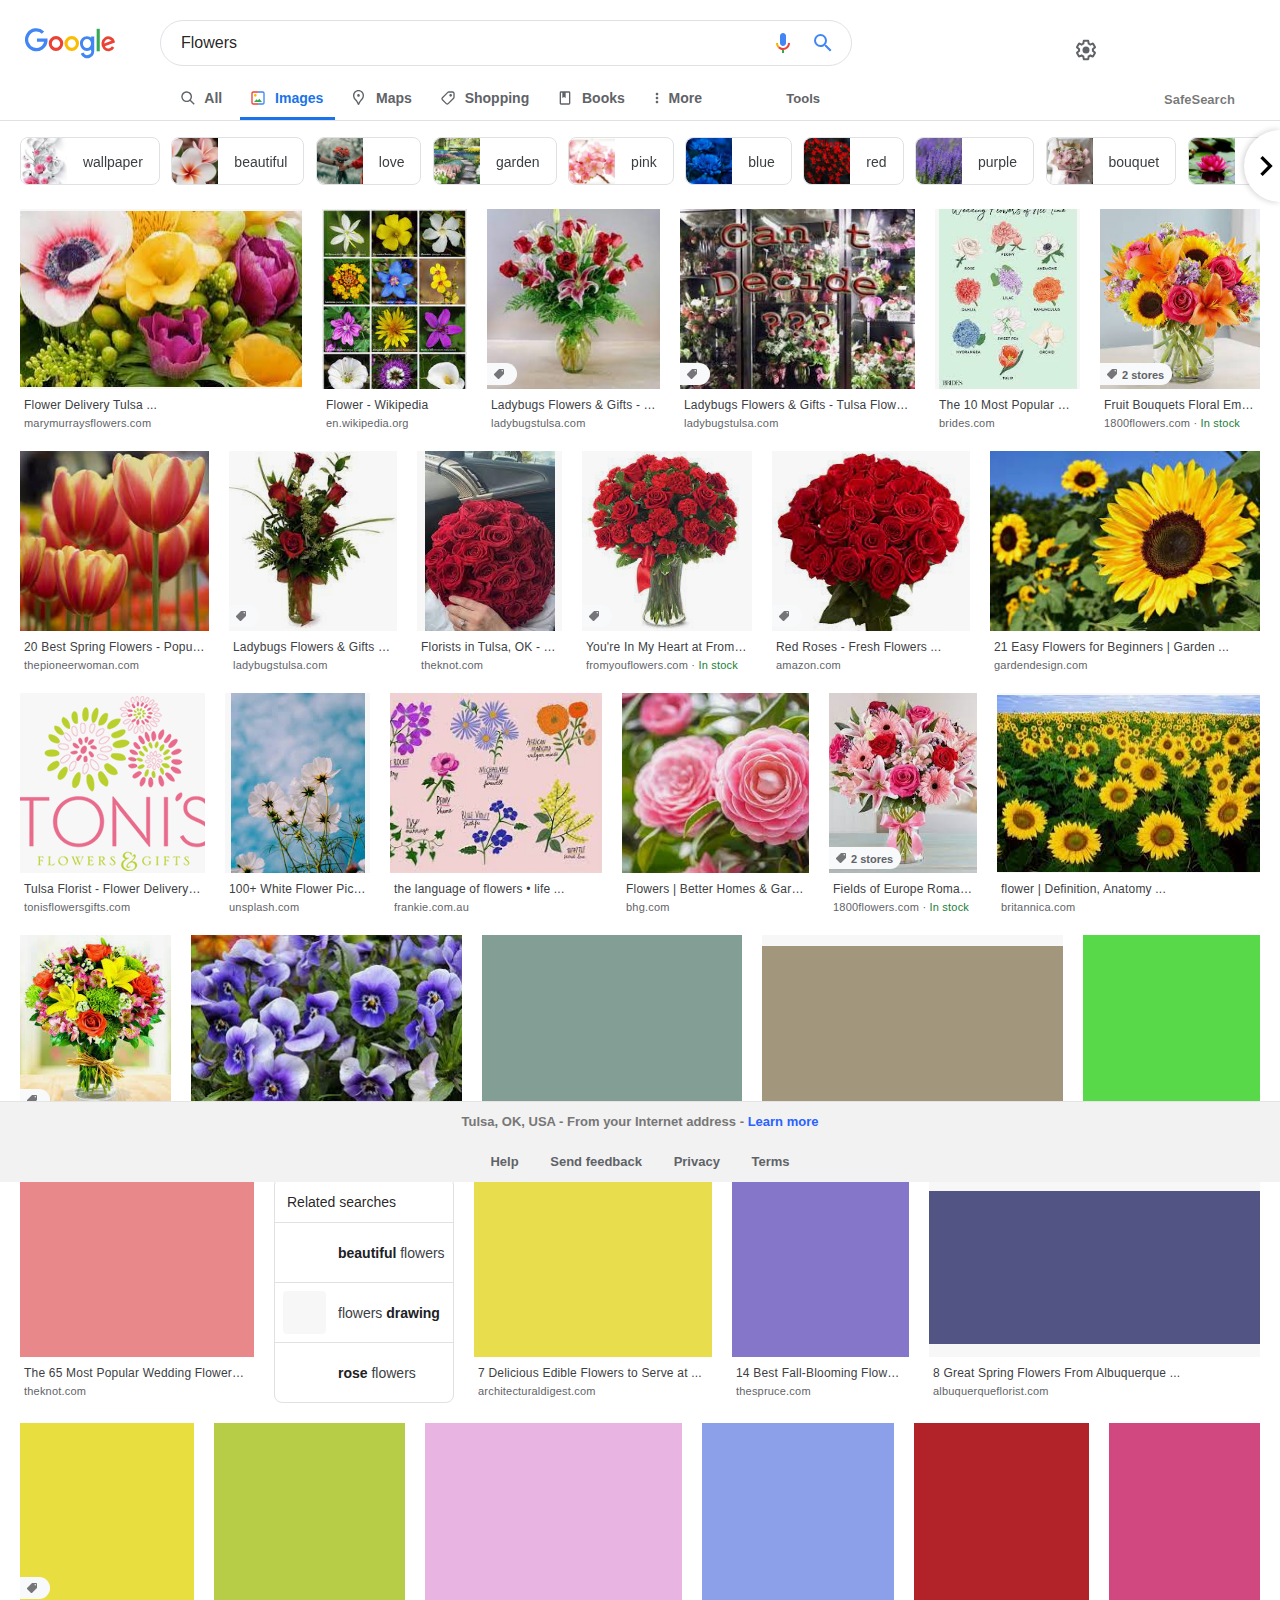
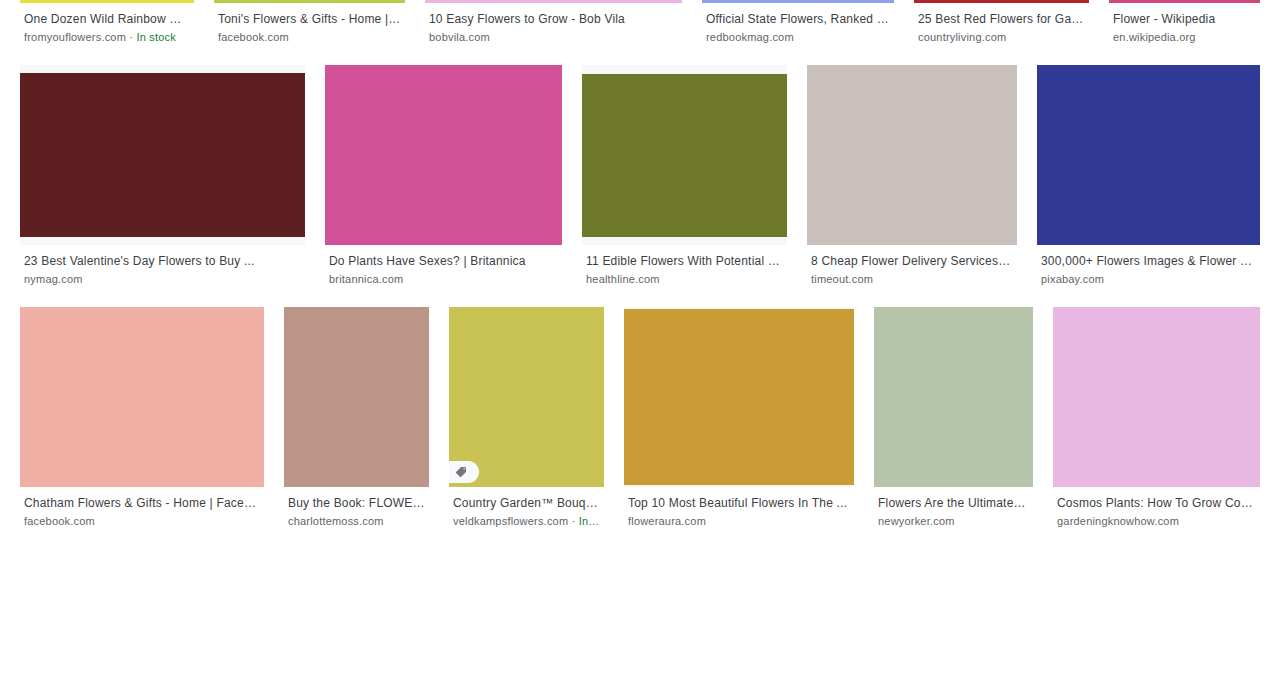
==== commit fa76d168: "Fix: parser and change url to unsplash" ====
--- a/lxml.html
+++ b/lxml.html
@@ -1,13 +1,14 @@
-<!DOCTYPE html>
-<html dir="ltr" itemscope="" itemtype="http://schema.org/SearchResultsPage" lang="en">
- <head>
-  <base href="https://www.google.com/"/>
-  <meta content="origin" name="referrer"/>
-  <script data-id="_gd" nonce="oC0T8X6LkSJv9JOhTt2WLg">
-   window.WIZ_global_data = {"DpimGf":false,"EP1ykd":["/_/*","/a/cpanel","/a/cpanel/*","/about/careers/applications-a","/about/careers/applications-a/*","/buzz/c","/buzz/c/*","/cameos","/cameos/*","/cbk","/cbk/*","/coronavirus-map","/coronavirus-map/*","/covid19-map","/covid19-map/*","/covid19/exposurenotifications/select","/covid19/exposurenotifications/select/*","/discover/likes","/discover/likes/*","/display-ads-user-messaging-embed","/display-ads-user-messaging-embed/*","/finance","/finance/*","/healthinsurance/immersive","/healthinsurance/immersive/*","/history","/history/*","/ig/c","/ig/c/*","/local/business","/local/business/*","/local/cars/tools","/local/cars/tools/*","/local/follow","/local/follow/*","/local/imagery/report","/local/imagery/report/*","/local/pickup","/local/pickup/*","/local/place/qa","/local/place/qa/*","/local/realestate","/local/realestate/*","/localguides","/localguides/*","/maps/c","/maps/c/*","/maps/notifications/webviews","/maps/notifications/webviews/*","/maps/profile","/maps/profile/*","/maps/rpc","/maps/rpc/*","/newsstand","/newsstand/*","/onlinecare/immersive","/onlinecare/immersive/*","/preferences/notifications","/preferences/notifications/*","/producer","/producer/*","/recaptcha/challengepage","/recaptcha/challengepage/*","/s2","/s2/*","/search/notifications","/search/notifications/*","/search/questions","/search/questions/*","/setting/search/privateresults","/setting/search/privateresults/*","/shopping/guide","/shopping/guide/*","/shopping/ratings","/shopping/ratings/*","/travel/activities","/travel/activities/*","/travel/flights/s","/travel/flights/s/*","/travel/hotels/s","/travel/hotels/s/*","/uviewer2","/uviewer2/*","/wizrpcui","/wizrpcui/*"],"EpwAsb":1650424369626000,"FdrFJe":"-3229781227230266137","GVlsxf":"www.google.com","GWsdKe":"en-US","Im6cmf":"/_/VisualFrontendUi","LVIXXb":1,"LoQv7e":false,"MT7f9b":[],"MZbqOb":"//www.google.com/setprefs?cs\u003d2\u0026sig\u003d0_kpBWYcfKKKtE-NqRgFVtZtdPKB0%3D\u0026prev\u003dhttps://www.google.com/search?q%3DFlowers%26tbm%3Disch%26ijn%3D0\u0026hl\u003den-US","MuJWjd":false,"OOdPbd":[".google.ad",".google.ae",".google.com.af",".google.com.ag",".google.com.ai",".google.al",".google.am",".google.co.ao",".google.com.ar",".google.as",".google.at",".google.com.au",".google.az",".google.ba",".google.com.bd",".google.be",".google.bf",".google.bg",".google.com.bh",".google.bi",".google.bj",".google.com.bn",".google.com.bo",".google.com.br",".google.bs",".google.bt",".google.co.bw",".google.by",".google.com.bz",".google.ca",".google.cd",".google.cf",".google.cg",".google.ch",".google.ci",".google.co.ck",".google.cl",".google.cm",".google.cn",".google.com.co",".google.co.cr",".google.com.cu",".google.cv",".google.com.cy",".google.cz",".google.de",".google.dj",".google.dk",".google.dm",".google.com.do",".google.dz",".google.com.ec",".google.ee",".google.com.eg",".google.es",".google.com.et",".google.fi",".google.com.fj",".google.fm",".google.fr",".google.ga",".google.ge",".google.gg",".google.com.gh",".google.com.gi",".google.gl",".google.gm",".google.gr",".google.com.gt",".google.gy",".google.com.hk",".google.hn",".google.hr",".google.ht",".google.hu",".google.co.id",".google.ie",".google.co.il",".google.im",".google.co.in",".google.iq",".google.is",".google.it",".google.je",".google.com.jm",".google.jo",".google.co.jp",".google.co.ke",".google.com.kh",".google.ki",".google.kg",".google.co.kr",".google.com.kw",".google.kz",".google.la",".google.com.lb",".google.li",".google.lk",".google.co.ls",".google.lt",".google.lu",".google.lv",".google.com.ly",".google.co.ma",".google.md",".google.me",".google.mg",".google.mk",".google.ml",".google.com.mm",".google.mn",".google.ms",".google.com.mt",".google.mu",".google.mv",".google.mw",".google.com.mx",".google.com.my",".google.co.mz",".google.com.na",".google.com.ng",".google.com.ni",".google.ne",".google.nl",".google.no",".google.com.np",".google.nr",".google.nu",".google.co.nz",".google.com.om",".google.com.pa",".google.com.pe",".google.com.pg",".google.com.ph",".google.com.pk",".google.pl",".google.pn",".google.com.pr",".google.ps",".google.pt",".google.com.py",".google.com.qa",".google.ro",".google.ru",".google.rw",".google.com.sa",".google.com.sb",".google.sc",".google.se",".google.com.sg",".google.sh",".google.si",".google.sk",".google.com.sl",".google.sn",".google.so",".google.sm",".google.sr",".google.st",".google.com.sv",".google.td",".google.tg",".google.co.th",".google.com.tj",".google.tl",".google.tm",".google.tn",".google.to",".google.com.tr",".google.tt",".google.com.tw",".google.co.tz",".google.com.ua",".google.co.ug",".google.co.uk",".google.com.uy",".google.co.uz",".google.com.vc",".google.co.ve",".google.vg",".google.co.vi",".google.com.vn",".google.vu",".google.ws",".google.rs",".google.co.za",".google.co.zm",".google.co.zw",".google.cat",".google.com"],"OVFmqb":"%.@.\"img\",\"gws-wiz-img\",\"Flowers\",\"i\",false,false,null,null,null,null,\"AIPXvyjXzbw_swAcf75NhWcr5D7_C5eX-A\",\"\",\"sSheYuaZJuWH9PwP2LqS6A0\",0,\"en-US\",null,false,false,3,5,null,null,null,\"/complete/deleteitems?deltok\\u003d$DELTOK\\u0026client\\u003d$CLIENT\\u0026delq\\u003d$DELQUERY\",null,null,null,null,true,null,null,null,false]","Og7bYc":"%.@.false]","PYFuDc":"DUMMY_X_CLIENT_DATA_WIZ_GLOBAL_KEY_DO_NOT_USE","Qokmvc":true,"QrtxK":"","S06Grb":"","UDh4De":"//www.google.com/setprefs?cs\u003d0\u0026sig\u003d0_kpBWYcfKKKtE-NqRgFVtZtdPKB0%3D\u0026prev\u003dhttps://www.google.com/search?q%3DFlowers%26tbm%3Disch%26ijn%3D0\u0026hl\u003den-US","Y12zTb":"//www.google.com/setprefs?cs\u003d1\u0026sig\u003d0_kpBWYcfKKKtE-NqRgFVtZtdPKB0%3D\u0026prev\u003dhttps://www.google.com/search?q%3DFlowers%26tbm%3Disch%26ijn%3D0\u0026hl\u003den-US","Yllh3e":"%.@.1650337969625894,161285093,3708067160]","cfb2h":"boq_visualfrontendserver_20220417.19_p0","d2zrDf":"%.@.null,null,false,true,null,null,null,false,null,null,null,null,null,null,null,null,null,null,null,true,null,null,null,null,null,null,null,null,null,false,false,null,null,null,null,null,false,null,null,null,null,null,null,null,false,false,false,null,28,null,null,false,false,null,null,null,null,null,null,null,null,null,null,null,null,null,null,null,null,null,null,3,null,null,-1,1500,500,false,null,null,50,true,null,\"mq331AQCKAE\\u003d\",null,false,false,null,0,8,null,true,null,null,null,false,null,null,null,null,false,null,false,null,null,null,null,false,null,null,null,null,null,null,null,false,false]","eNnkwf":"1650337969","ejMLCd":"DUMMY_X_GEO_WIZ_GLOBAL_KEY_DO_NOT_USE","eptZe":"/_/VisualFrontendUi/","fPDxwd":[1745530,1763433,45692846,45814370],"gGcLoe":true,"nQyAE":{"TFtxd":"false","Ix7enf":"false","HYDafc":"-1.0","XvEDBf":"true","hb1VBf":"313","iu6b9":"0","znfaGc":"864","Etfn":"false","tp4Gi":"2","n0TQeb":"2500","gaC8Zc":"false","n7LBcd":"500","YE5Aub":"DEFAULT_DO_NOT_DISPLAY","xP3jaf":"false","Ldqcce":"false","wuZIkf":"400","D35Vee":"100","G5i9gc":"0.5","cIQILe":"0","XcrMIc":"300","MfIHqf":"false","wmif7":"100","gKD34":"2500","wgyLtf":"false","eYh19c":"false","GSS1We":"500","iT441e":"TOOLTIP_WITHOUT_SWIPE_ANIMATION","cYbvgc":"1","XWOFRd":"false","PccRGf":"true","tAt3of":"3","BgZTfd":"150","lrGlid":"DESKTOP_AUTOPLAY","XTnh9b":"false","Tnvype":"130","z1MgYd":"true","uhIcne":"false","FaTuNc":"false","bNlkmb":"true","Pzfjj":"","lgOET":"","gWfAcc":"false","QeNIo":"false","TrARWb":"0","fJxvDe":"false","AvrhYb":"false","YPJcgd":"freeze_then_replay","mLjsRd":"","SsOV8c":"0","fgoNEc":"true","myI1uf":"false","j5wK6c":"0","Zl44uf":"4","HjXbFf":"false","YAKoKe":"4","biZ5Sd":"5","A1qd8e":"false","fqVElf":"true","UUgjSc":"false","gqxtSd":"false","LBGwTb":"100","kawmrb":"false","KTcKId":"false","y09Loe":"false","Wnp79b":"false","Ze51f":"8000","syardb":"1.0","on7OTd":"false","A85Lb":"true","qabEvf":"0","ZGP4od":"false","RAuKGc":"true","bwARGe":"true","AoFpWc":"false","vgkWnf":"true","efUU2b":"false","Ilr02d":"false","L12WE":"false","gnkERd":"false","Cz6W9c":"false","qnV9Ub":"false","Dj8c4":"false","LPP0Ke":"false","OEFXhc":"","tBSlob":"false","bXgOyd":"FKCM8yyBZ0iqpJr79GT0RGmfgvRj","KDlcdd":"1000","slmb5e":"1000","zR9JOe":"2","Rf3r0e":"1"},"ocxFnb":"%.@.null,null,false,null,true,null,null,null,null,true,null,false,null,null,null,null,null,null,null,9,null,null,null,null,null,null,null,false,null,null,null,null,null,null,false,null,null,null,false,null,null,0,false,null,\"\",null,null,null,null,null,null,null,false,false,null,null,null,true,null,false,3,true,false,null,null,1,null,false,false,null,null,null,null,false,null,\"//support.google.com/legal/troubleshooter/1114905#ts\\u003d9814647%2C1115648\",false,null,null,null,8000]","p0fdxb":"AOvVaw2r-3_h2MHNxBunCYI-CpqK","q21il":"AIzaSyCQt-eqCfjcJvF5zo_yMw5aP4hlfL57Y6A","qS15":"%.@.null,null,null,\"https://www.google.com/search?lenswebembed\\u003d1\\u0026source\\u003dweb.lens\"]","qwAQke":"VisualFrontendUi","qymVe":"8wOUuuip-BLF_iggfm9WAoxeLKY","r84ZEe":"//www.google.com/setprefs?sig\u003d0_kpBWYcfKKKtE-NqRgFVtZtdPKB0%3D\u0026prev\u003dhttps://www.google.com/search?q%3DFlowers%26tbm%3Disch%26ijn%3D0\u0026safeui\u003dimages","rtQCxc":300,"tJXnsc":0,"uS02ke":"sSheYuaZJuWH9PwP2LqS6A0","vXmutd":"%.@.\"US\",\"ZZ\",\"IAEFeRBgBcCAlgih2mMV2g\\u003d\\u003d\"]","vk7rPe":"//www.google.com/preferences?hl\u003den-US\u0026prev\u003dhttps://www.google.com/search?q%3DFlowers%26tbm%3Disch%26ijn%3D0%26sfr%3Dvfe#appearance","w2btAe":"%.@.null,null,\"\",false,null,null,true,false]","zChJod":"%.@.]","zvLu9e":"%.@.\"img\",\"gws-wiz-img\",\"Flowers\",\"i\",false,false,null,null,null,null,\"AIPXvyjXzbw_swAcf75NhWcr5D7_C5eX-A\",\"\",\"sSheYuaZJuWH9PwP2LqS6A0\",0,\"en-US\",null,false,false,3,5,null,null,null,\"/complete/deleteitems?deltok\\u003d$DELTOK\\u0026client\\u003d$CLIENT\\u0026delq\\u003d$DELQUERY\",null,null,null,null,true,null,null,null,false]"};
-  </script>
-  <script nonce="oC0T8X6LkSJv9JOhTt2WLg">
-   (function(){/*
+<html>
+ <body>
+  <b class="g">
+   <!DOCTYPE html>
+   <base href="https://www.google.com/"/>
+   <meta content="origin" name="referrer"/>
+   <script data-id="_gd" nonce="H1Pak4yUmL5wIlNfj6Qm4A">
+    window.WIZ_global_data = {"DpimGf":false,"EP1ykd":["/_/*","/a/cpanel","/a/cpanel/*","/about/careers/applications-a","/about/careers/applications-a/*","/buzz/c","/buzz/c/*","/cameos","/cameos/*","/cbk","/cbk/*","/coronavirus-map","/coronavirus-map/*","/covid19-map","/covid19-map/*","/covid19/exposurenotifications/select","/covid19/exposurenotifications/select/*","/discover/likes","/discover/likes/*","/display-ads-user-messaging-embed","/display-ads-user-messaging-embed/*","/finance","/finance/*","/healthinsurance/immersive","/healthinsurance/immersive/*","/history","/history/*","/ig/c","/ig/c/*","/local/business","/local/business/*","/local/cars/tools","/local/cars/tools/*","/local/follow","/local/follow/*","/local/imagery/report","/local/imagery/report/*","/local/pickup","/local/pickup/*","/local/place/qa","/local/place/qa/*","/local/realestate","/local/realestate/*","/localguides","/localguides/*","/maps/c","/maps/c/*","/maps/notifications/webviews","/maps/notifications/webviews/*","/maps/profile","/maps/profile/*","/maps/rpc","/maps/rpc/*","/newsstand","/newsstand/*","/onlinecare/immersive","/onlinecare/immersive/*","/preferences/notifications","/preferences/notifications/*","/producer","/producer/*","/recaptcha/challengepage","/recaptcha/challengepage/*","/s2","/s2/*","/search/notifications","/search/notifications/*","/search/questions","/search/questions/*","/setting/search/privateresults","/setting/search/privateresults/*","/shopping/guide","/shopping/guide/*","/shopping/ratings","/shopping/ratings/*","/travel/activities","/travel/activities/*","/travel/flights/s","/travel/flights/s/*","/travel/hotels/s","/travel/hotels/s/*","/uviewer2","/uviewer2/*","/wizrpcui","/wizrpcui/*"],"EpwAsb":1650425399694000,"FdrFJe":"-2861857698621987916","GVlsxf":"www.google.com","GWsdKe":"en-US","Im6cmf":"/_/VisualFrontendUi","LVIXXb":1,"LoQv7e":false,"MT7f9b":[],"MZbqOb":"//www.google.com/setprefs?cs\u003d2\u0026sig\u003d0_rKBIWtd4gVUKs1XNU-ICksxjDAs%3D\u0026prev\u003dhttps://www.google.com/search?q%3DFlowers%26tbm%3Disch%26ijn%3D0\u0026hl\u003den-US","MuJWjd":false,"OOdPbd":[".google.ad",".google.ae",".google.com.af",".google.com.ag",".google.com.ai",".google.al",".google.am",".google.co.ao",".google.com.ar",".google.as",".google.at",".google.com.au",".google.az",".google.ba",".google.com.bd",".google.be",".google.bf",".google.bg",".google.com.bh",".google.bi",".google.bj",".google.com.bn",".google.com.bo",".google.com.br",".google.bs",".google.bt",".google.co.bw",".google.by",".google.com.bz",".google.ca",".google.cd",".google.cf",".google.cg",".google.ch",".google.ci",".google.co.ck",".google.cl",".google.cm",".google.cn",".google.com.co",".google.co.cr",".google.com.cu",".google.cv",".google.com.cy",".google.cz",".google.de",".google.dj",".google.dk",".google.dm",".google.com.do",".google.dz",".google.com.ec",".google.ee",".google.com.eg",".google.es",".google.com.et",".google.fi",".google.com.fj",".google.fm",".google.fr",".google.ga",".google.ge",".google.gg",".google.com.gh",".google.com.gi",".google.gl",".google.gm",".google.gr",".google.com.gt",".google.gy",".google.com.hk",".google.hn",".google.hr",".google.ht",".google.hu",".google.co.id",".google.ie",".google.co.il",".google.im",".google.co.in",".google.iq",".google.is",".google.it",".google.je",".google.com.jm",".google.jo",".google.co.jp",".google.co.ke",".google.com.kh",".google.ki",".google.kg",".google.co.kr",".google.com.kw",".google.kz",".google.la",".google.com.lb",".google.li",".google.lk",".google.co.ls",".google.lt",".google.lu",".google.lv",".google.com.ly",".google.co.ma",".google.md",".google.me",".google.mg",".google.mk",".google.ml",".google.com.mm",".google.mn",".google.ms",".google.com.mt",".google.mu",".google.mv",".google.mw",".google.com.mx",".google.com.my",".google.co.mz",".google.com.na",".google.com.ng",".google.com.ni",".google.ne",".google.nl",".google.no",".google.com.np",".google.nr",".google.nu",".google.co.nz",".google.com.om",".google.com.pa",".google.com.pe",".google.com.pg",".google.com.ph",".google.com.pk",".google.pl",".google.pn",".google.com.pr",".google.ps",".google.pt",".google.com.py",".google.com.qa",".google.ro",".google.ru",".google.rw",".google.com.sa",".google.com.sb",".google.sc",".google.se",".google.com.sg",".google.sh",".google.si",".google.sk",".google.com.sl",".google.sn",".google.so",".google.sm",".google.sr",".google.st",".google.com.sv",".google.td",".google.tg",".google.co.th",".google.com.tj",".google.tl",".google.tm",".google.tn",".google.to",".google.com.tr",".google.tt",".google.com.tw",".google.co.tz",".google.com.ua",".google.co.ug",".google.co.uk",".google.com.uy",".google.co.uz",".google.com.vc",".google.co.ve",".google.vg",".google.co.vi",".google.com.vn",".google.vu",".google.ws",".google.rs",".google.co.za",".google.co.zm",".google.co.zw",".google.cat",".google.com"],"OVFmqb":"%.@.\"img\",\"gws-wiz-img\",\"Flowers\",\"i\",false,false,null,null,null,null,\"AIPXvyiMFAo_xKtgTM-NFtpfhvkMu5DsQA\",\"\",\"tyxeYr2vKoXXtQah2aPgCw\",0,\"en-US\",null,false,false,3,5,null,null,null,\"/complete/deleteitems?deltok\\u003d$DELTOK\\u0026client\\u003d$CLIENT\\u0026delq\\u003d$DELQUERY\",null,null,null,null,true,null,null,null,false]","Og7bYc":"%.@.false]","PYFuDc":"DUMMY_X_CLIENT_DATA_WIZ_GLOBAL_KEY_DO_NOT_USE","Qokmvc":true,"QrtxK":"","S06Grb":"","UDh4De":"//www.google.com/setprefs?cs\u003d0\u0026sig\u003d0_rKBIWtd4gVUKs1XNU-ICksxjDAs%3D\u0026prev\u003dhttps://www.google.com/search?q%3DFlowers%26tbm%3Disch%26ijn%3D0\u0026hl\u003den-US","Y12zTb":"//www.google.com/setprefs?cs\u003d1\u0026sig\u003d0_rKBIWtd4gVUKs1XNU-ICksxjDAs%3D\u0026prev\u003dhttps://www.google.com/search?q%3DFlowers%26tbm%3Disch%26ijn%3D0\u0026hl\u003den-US","Yllh3e":"%.@.1650338999694205,181234565,3154701473]","cfb2h":"boq_visualfrontendserver_20220417.19_p0","d2zrDf":"%.@.null,null,false,true,null,null,null,false,null,null,null,null,null,null,null,null,null,null,null,true,null,null,null,null,null,null,null,null,null,false,false,null,null,null,null,null,false,null,null,null,null,null,null,null,false,false,false,null,28,null,null,false,false,null,null,null,null,null,null,null,null,null,null,null,null,null,null,null,null,null,null,3,null,null,-1,1500,500,false,null,null,50,true,null,\"mq331AQCKAE\\u003d\",null,false,false,null,0,8,null,true,null,null,null,false,null,null,null,null,false,null,false,null,null,null,null,false,null,null,null,null,null,null,null,false,false]","eNnkwf":"1650338999","ejMLCd":"DUMMY_X_GEO_WIZ_GLOBAL_KEY_DO_NOT_USE","eptZe":"/_/VisualFrontendUi/","fPDxwd":[1745530,1763433,45814370],"gGcLoe":true,"nQyAE":{"TFtxd":"false","Ix7enf":"false","HYDafc":"-1.0","XvEDBf":"true","hb1VBf":"313","iu6b9":"0","znfaGc":"864","Etfn":"false","tp4Gi":"2","n0TQeb":"2500","gaC8Zc":"false","n7LBcd":"500","YE5Aub":"DEFAULT_DO_NOT_DISPLAY","xP3jaf":"false","Ldqcce":"false","wuZIkf":"400","D35Vee":"100","G5i9gc":"0.5","cIQILe":"0","XcrMIc":"300","MfIHqf":"false","wmif7":"100","gKD34":"2500","wgyLtf":"false","eYh19c":"false","GSS1We":"500","iT441e":"TOOLTIP_WITHOUT_SWIPE_ANIMATION","cYbvgc":"1","XWOFRd":"false","PccRGf":"true","tAt3of":"3","BgZTfd":"150","lrGlid":"DESKTOP_AUTOPLAY","XTnh9b":"false","Tnvype":"130","z1MgYd":"true","uhIcne":"false","FaTuNc":"false","bNlkmb":"true","Pzfjj":"","lgOET":"","gWfAcc":"false","QeNIo":"false","TrARWb":"0","fJxvDe":"false","AvrhYb":"false","YPJcgd":"freeze_then_replay","mLjsRd":"","SsOV8c":"0","fgoNEc":"true","myI1uf":"false","j5wK6c":"0","Zl44uf":"4","HjXbFf":"false","YAKoKe":"4","biZ5Sd":"5","A1qd8e":"false","fqVElf":"true","UUgjSc":"false","gqxtSd":"false","LBGwTb":"100","kawmrb":"false","KTcKId":"false","y09Loe":"false","Wnp79b":"false","Ze51f":"8000","syardb":"1.0","on7OTd":"false","A85Lb":"true","qabEvf":"0","ZGP4od":"false","RAuKGc":"true","bwARGe":"true","AoFpWc":"false","vgkWnf":"true","efUU2b":"false","Ilr02d":"false","L12WE":"false","gnkERd":"false","Cz6W9c":"false","qnV9Ub":"false","Dj8c4":"false","LPP0Ke":"false","OEFXhc":"","tBSlob":"false","bXgOyd":"FKCM8yyBZ0iqpJr79GT0RGmfgvRj","KDlcdd":"1000","slmb5e":"1000","zR9JOe":"2","Rf3r0e":"1"},"ocxFnb":"%.@.null,null,false,null,true,null,null,null,null,true,null,false,null,null,null,null,null,null,null,9,null,null,null,null,null,null,null,false,null,null,null,null,null,null,false,null,null,null,false,null,null,0,false,null,\"\",null,null,null,null,null,null,null,false,false,null,null,null,true,null,false,3,true,false,null,null,1,null,false,false,null,null,null,null,false,null,\"//support.google.com/legal/troubleshooter/1114905#ts\\u003d9814647%2C1115648\",false,null,null,null,8000]","p0fdxb":"AOvVaw2hbyGputNDfLgI2fJ7E7W6","q21il":"AIzaSyCQt-eqCfjcJvF5zo_yMw5aP4hlfL57Y6A","qS15":"%.@.null,null,null,\"https://www.google.com/search?lenswebembed\\u003d1\\u0026source\\u003dweb.lens\"]","qwAQke":"VisualFrontendUi","qymVe":"qZUgYmOeZAwO6xCbEbpsf6RxDyU","r84ZEe":"//www.google.com/setprefs?sig\u003d0_rKBIWtd4gVUKs1XNU-ICksxjDAs%3D\u0026prev\u003dhttps://www.google.com/search?q%3DFlowers%26tbm%3Disch%26ijn%3D0\u0026safeui\u003dimages","rtQCxc":300,"tJXnsc":0,"uS02ke":"tyxeYr2vKoXXtQah2aPgCw","vXmutd":"%.@.\"US\",\"ZZ\",\"IAEFeRBgBcCAlgih2mMV2g\\u003d\\u003d\"]","vk7rPe":"//www.google.com/preferences?hl\u003den-US\u0026prev\u003dhttps://www.google.com/search?q%3DFlowers%26tbm%3Disch%26ijn%3D0%26sfr%3Dvfe#appearance","w2btAe":"%.@.null,null,\"\",false,null,null,true,false]","zChJod":"%.@.]","zvLu9e":"%.@.\"img\",\"gws-wiz-img\",\"Flowers\",\"i\",false,false,null,null,null,null,\"AIPXvyiMFAo_xKtgTM-NFtpfhvkMu5DsQA\",\"\",\"tyxeYr2vKoXXtQah2aPgCw\",0,\"en-US\",null,false,false,3,5,null,null,null,\"/complete/deleteitems?deltok\\u003d$DELTOK\\u0026client\\u003d$CLIENT\\u0026delq\\u003d$DELQUERY\",null,null,null,null,true,null,null,null,false]"};
+   </script>
+   <script nonce="H1Pak4yUmL5wIlNfj6Qm4A">
+    (function(){/*
 
  Copyright The Closure Library Authors.
  SPDX-License-Identifier: Apache-2.0
@@ -18,22 +19,22 @@
 var k=d.getBoundingClientRect();d=k.left+e.pageXOffset;h=k.top+e.pageYOffset;if(0>h+k.height||0>d+k.width||0>=k.height||0>=k.width)return!1;b=b.documentElement;return h<=(e.innerHeight||b.clientHeight)&&d<=(e.innerWidth||b.clientWidth)};e._recordImlEl=g;document.documentElement.addEventListener("load",function(b){b=b.target;var d;"IMG"!=b.tagName||b.hasAttribute("data-iid")||e._isLazyImage(b)||b.hasAttribute("data-noaft")||(d=g(b));if(e.aft_counter&&(b=e.aft_counter.indexOf(b),-1!==b&&(b=1===e.aft_counter.splice(b,
 1).length,0===e.aft_counter.length&&b&&d)))e.onaft(d)},!0);e.prt=-1;e.wiz_tick=function(){var b=p("prt");e.prt=b}};}).call(this);
 l('TvbFac')
-  </script>
-  <script nonce="oC0T8X6LkSJv9JOhTt2WLg">
-   var _F_cssRowKey = 'boq-search.VisualFrontendUi.Klzsni3OESQ.L.B1.O';var _F_combinedSignature = 'AH7-fg5T0K21PkKIdl50FgN20Cq3PlGDFw';function _DumpException(e) {throw e;}
-  </script>
-  <style data-href="https://www.gstatic.com/_/mss/boq-search/_/ss/k=boq-search.VisualFrontendUi.Klzsni3OESQ.L.B1.O/am=wJP_AMCOoL-GQGDtAALjAAkIYgEYjwkAoMAcIrgJcFwSBQiAMQCgUSYYAAGwBEBgAAAAAAAKAAB8AAYAAAAAAArvPDAQAAAAAAAAAAAQqhgAAAAAAABAEwEAAAAAEA/d=1/ed=1/br=1/rs=AH7-fg7B61KvUJN7ag1GHn5MF6aKg6JanQ/m=searchview,_b,_tp" nonce="xzEes85DXnyTU2oTZovxOA">
-   html{height:100%;overflow:hidden}body{height:100%;overflow:hidden;-webkit-font-smoothing:antialiased;color:rgba(0,0,0,.87);font-family:Roboto,RobotoDraft,Helvetica,Arial,sans-serif;margin:0;text-size-adjust:100%}textarea{font-family:Roboto,RobotoDraft,Helvetica,Arial,sans-serif}a{text-decoration:none;color:#2962ff}img{border:none}*{-webkit-tap-highlight-color:transparent}#apps-debug-tracers{display:none}html{overflow:visible}body{overflow:visible;overflow-y:scroll}.kFwPee{height:100%}.ydMMEb{width:100%}.SSPGKf{display:block;overflow-y:hidden;z-index:1}.eejsDc{overflow-y:auto;-webkit-overflow-scrolling:touch}.MCcOAc{bottom:0;left:0;position:absolute;right:0;top:0;overflow:hidden;z-index:1}.MCcOAc>.pGxpHc{flex-shrink:0;box-flex:0;flex-grow:0}.IqBfM>.HLlAHb{align-items:center;display:flex;height:60px;position:absolute;right:16px;top:0;z-index:9999}.VUoKZ{display:none;position:absolute;top:0;left:0;right:0;height:3px;z-index:1001}.TRHLAc{position:absolute;top:0;left:0;width:25%;height:100%;background:#68e;transform:scaleX(0);transform-origin:0 0}.mIM26c .VUoKZ{display:block}.mIM26c .TRHLAc{animation:boqChromeapiPageProgressAnimation 1s infinite;animation-timing-function:cubic-bezier(0.4,0.0,1,1);animation-delay:.1s}.ghyPEc .VUoKZ{position:fixed}@keyframes boqChromeapiPageProgressAnimation{0%{transform:scaleX(0)}50%{transform:scaleX(5)}to{transform:scaleX(5) translateX(100%)}}.IqBfM{bottom:auto;height:100%;right:auto;width:auto}@keyframes quantumWizBoxInkSpread{0%{transform:translate(-50%,-50%) scale(.2)}to{transform:translate(-50%,-50%) scale(2.2)}}@keyframes quantumWizIconFocusPulse{0%{transform:translate(-50%,-50%) scale(1.5);opacity:0}to{transform:translate(-50%,-50%) scale(2);opacity:1}}@keyframes quantumWizRadialInkSpread{0%{transform:scale(1.5);opacity:0}to{transform:scale(2.5);opacity:1}}@keyframes quantumWizRadialInkFocusPulse{0%{transform:scale(2);opacity:0}to{transform:scale(2.5);opacity:1}}.O0WRkf{-webkit-user-select:none;transition:background .2s .1s;border:0;border-radius:3px;cursor:pointer;display:inline-block;font-size:14px;font-weight:500;min-width:4em;outline:none;overflow:hidden;position:relative;text-align:center;text-transform:uppercase;-webkit-tap-highlight-color:transparent;z-index:0}.A9jyad{font-size:13px;line-height:16px}.zZhnYe{transition:box-shadow .28s cubic-bezier(0.4,0,0.2,1);background:#dfdfdf;box-shadow:0px 2px 2px 0px rgba(0,0,0,.14),0px 3px 1px -2px rgba(0,0,0,.12),0px 1px 5px 0px rgba(0,0,0,.2)}.zZhnYe.qs41qe{transition:box-shadow .28s cubic-bezier(0.4,0,0.2,1);transition:background .8s;box-shadow:0px 8px 10px 1px rgba(0,0,0,.14),0px 3px 14px 2px rgba(0,0,0,.12),0px 5px 5px -3px rgba(0,0,0,.2)}.e3Duub,.e3Duub a,.e3Duub a:hover,.e3Duub a:link,.e3Duub a:visited{background:#4285f4;color:#fff}.HQ8yf,.HQ8yf a{color:#4285f4}.UxubU,.UxubU a{color:#fff}.ZFr60d{position:absolute;top:0;right:0;bottom:0;left:0;background-color:transparent}.O0WRkf.u3bW4e .ZFr60d{background-color:rgba(0,0,0,.12)}.UxubU.u3bW4e .ZFr60d{background-color:rgba(255,255,255,.3)}.e3Duub.u3bW4e .ZFr60d{background-color:rgba(0,0,0,0.122)}.HQ8yf.u3bW4e .ZFr60d{background-color:rgba(66,133,244,0.149)}.Vwe4Vb{transform:translate(-50%,-50%) scale(0);transition:opacity .2s ease,visibility 0s ease .2s,transform 0s ease .2s;background-size:cover;left:0;opacity:0;pointer-events:none;position:absolute;top:0;visibility:hidden}.O0WRkf.qs41qe .Vwe4Vb{transform:translate(-50%,-50%) scale(2.2);opacity:1;visibility:visible}.O0WRkf.qs41qe.M9Bg4d .Vwe4Vb{transition:transform .3s cubic-bezier(0,0,0.2,1),opacity .2s cubic-bezier(0,0,0.2,1)}.O0WRkf.j7nIZb .Vwe4Vb{transform:translate(-50%,-50%) scale(2.2);visibility:visible}.oG5Srb .Vwe4Vb,.zZhnYe .Vwe4Vb{background-image:radial-gradient(circle farthest-side,rgba(0,0,0,.12),rgba(0,0,0,.12) 80%,rgba(0,0,0,0) 100%)}.HQ8yf .Vwe4Vb{background-image:radial-gradient(circle farthest-side,rgba(66,133,244,0.251),rgba(66,133,244,0.251) 80%,rgba(66,133,244,0) 100%)}.e3Duub .Vwe4Vb{background-image:radial-gradient(circle farthest-side,#3367d6,#3367d6 80%,rgba(51,103,214,0) 100%)}.UxubU .Vwe4Vb{background-image:radial-gradient(circle farthest-side,rgba(255,255,255,.3),rgba(255,255,255,.3) 80%,rgba(255,255,255,0) 100%)}.O0WRkf.RDPZE{box-shadow:none;color:rgba(68,68,68,0.502);cursor:default;fill:rgba(68,68,68,0.502)}.zZhnYe.RDPZE{background:rgba(153,153,153,0.102)}.UxubU.RDPZE{color:rgba(255,255,255,0.502);fill:rgba(255,255,255,0.502)}.UxubU.zZhnYe.RDPZE{background:rgba(204,204,204,0.102)}.CwaK9{position:relative}.RveJvd{display:inline-block;margin:.5em}.mUbCce{-webkit-user-select:none;transition:background .3s;border:0;border-radius:50%;cursor:pointer;display:inline-block;flex-shrink:0;height:48px;outline:none;overflow:hidden;position:relative;text-align:center;-webkit-tap-highlight-color:transparent;width:48px;z-index:0}.mUbCce>.TpQm9d{height:48px;width:48px}.mUbCce.u3bW4e,.mUbCce.qs41qe,.mUbCce.j7nIZb{-webkit-transform:translateZ(0);-webkit-mask-image:-webkit-radial-gradient(circle,white 100%,black 100%)}.YYBxpf{border-radius:0;overflow:visible}.YYBxpf.u3bW4e,.YYBxpf.qs41qe,.YYBxpf.j7nIZb{-webkit-mask-image:none}.fKz7Od{color:rgba(0,0,0,.54);fill:rgba(0,0,0,.54)}.p9Nwte{color:rgba(255,255,255,0.749);fill:rgba(255,255,255,0.749)}.fKz7Od.u3bW4e{background-color:rgba(0,0,0,.12)}.p9Nwte.u3bW4e{background-color:rgba(204,204,204,0.251)}.YYBxpf.u3bW4e{background-color:transparent}.VTBa7b{transform:translate(-50%,-50%) scale(0);transition:opacity .2s ease,visibility 0s ease .2s,transform 0s ease .2s;background-size:cover;left:0;opacity:0;pointer-events:none;position:absolute;top:0;visibility:hidden}.YYBxpf.u3bW4e .VTBa7b{animation:quantumWizIconFocusPulse .7s infinite alternate;height:100%;left:50%;top:50%;width:100%;visibility:visible}.mUbCce.qs41qe .VTBa7b{transform:translate(-50%,-50%) scale(2.2);opacity:1;visibility:visible}.mUbCce.qs41qe.M9Bg4d .VTBa7b{transition:transform .3s cubic-bezier(0,0,0.2,1),opacity .2s cubic-bezier(0,0,0.2,1)}.mUbCce.j7nIZb .VTBa7b{transform:translate(-50%,-50%) scale(2.2);visibility:visible}.fKz7Od .VTBa7b{background-image:radial-gradient(circle farthest-side,rgba(0,0,0,.12),rgba(0,0,0,.12) 80%,rgba(0,0,0,0) 100%)}.p9Nwte .VTBa7b{background-image:radial-gradient(circle farthest-side,rgba(204,204,204,0.251),rgba(204,204,204,0.251) 80%,rgba(204,204,204,0) 100%)}.mUbCce.RDPZE{color:rgba(0,0,0,.26);fill:rgba(0,0,0,.26);cursor:default}.p9Nwte.RDPZE{color:rgba(255,255,255,0.502);fill:rgba(255,255,255,0.502)}.xjKiLb{position:relative;top:50%}.xjKiLb>span{display:inline-block;position:relative}.llhEMd{transition:opacity 0.15s cubic-bezier(0.4,0,0.2,1) 0.15s;background-color:rgba(0,0,0,0.502);bottom:0;left:0;opacity:0;position:fixed;right:0;top:0;z-index:5000}.llhEMd.iWO5td{transition:opacity 0.05s cubic-bezier(0.4,0,0.2,1);opacity:1}.mjANdc{transition:transform .4s cubic-bezier(0.4,0,0.2,1);-webkit-box-align:center;box-align:center;align-items:center;display:flex;-webkit-box-orient:vertical;box-orient:vertical;flex-direction:column;bottom:0;left:0;padding:0 5%;position:absolute;right:0;top:0}.x3wWge,.ONJhl{display:block;height:3em}.eEPege>.x3wWge,.eEPege>.ONJhl{box-flex:1;flex-grow:1}.J9Nfi{flex-shrink:1;max-height:100%}.g3VIld{-webkit-box-align:stretch;box-align:stretch;align-items:stretch;display:flex;-webkit-box-orient:vertical;box-orient:vertical;flex-direction:column;transition:transform .225s cubic-bezier(0.0,0.0,0.2,1);position:relative;background-color:#fff;border-radius:2px;box-shadow:0 12px 15px 0 rgba(0,0,0,.24);max-width:24em;outline:1px solid transparent;overflow:hidden}.vcug3d .g3VIld{padding:0}.g3VIld.kdCdqc{transition:transform .15s cubic-bezier(0.4,0.0,1,1)}.Up8vH.CAwICe{transform:scale(0.8)}.Up8vH.kdCdqc{transform:scale(0.9)}.XIJ9Ac>.x3wWge,.XIJ9Ac>.ONJhl{box-flex:1;flex-grow:1}.Nevtdc>.x3wWge{box-flex:0;flex-grow:0}.Nevtdc>.ONJhl{box-flex:1;flex-grow:1}.vcug3d{-webkit-box-align:stretch;box-align:stretch;align-items:stretch;padding:0}.vcug3d>.g3VIld{box-flex:2;flex-grow:2;border-radius:0;left:0;right:0;max-width:100%}.vcug3d>.ONJhl,.vcug3d>.x3wWge{box-flex:0;flex-grow:0;height:0}.tOrNgd{display:flex;flex-shrink:0;font:500 20px Roboto,RobotoDraft,Helvetica,Arial,sans-serif;padding:24px 24px 20px 24px}.vcug3d .tOrNgd{display:none}.TNczib{box-pack:justify;-webkit-box-pack:justify;justify-content:space-between;flex-shrink:0;box-shadow:0 3px 4px 0 rgba(0,0,0,.24);background-color:#455a64;color:white;display:none;font:500 20px Roboto,RobotoDraft,Helvetica,Arial,sans-serif}.vcug3d .TNczib{display:flex}.PNenzf{box-flex:1;flex-grow:1;flex-shrink:1;overflow:hidden;word-wrap:break-word}.TNczib .PNenzf{margin:16px 0}.VY7JQd{height:0}.TNczib .VY7JQd,.tOrNgd .bZWIgd{display:none}.R6Lfte .Wtw8H{flex-shrink:0;display:block;margin:-12px -6px 0 0}.PbnGhe{box-flex:2;flex-grow:2;flex-shrink:2;display:block;font:400 14px/20px Roboto,RobotoDraft,Helvetica,Arial,sans-serif;padding:0 24px;overflow-y:auto}.Whe8ub .PbnGhe{padding-top:24px}.hFEqNb .PbnGhe{padding-bottom:24px}.vcug3d .PbnGhe{padding:16px}.XfpsVe{display:flex;flex-shrink:0;box-pack:end;-webkit-box-pack:end;justify-content:flex-end;padding:24px 24px 16px 24px}.vcug3d .XfpsVe{display:none}.OllbWe{box-pack:end;-webkit-box-pack:end;justify-content:flex-end;display:none}.vcug3d .OllbWe{display:flex;-webkit-box-align:start;box-align:start;align-items:flex-start;margin:0 16px}.kHssdc.O0WRkf.C0oVfc,.XfpsVe .O0WRkf.C0oVfc{min-width:64px}.kHssdc+.kHssdc{margin-left:8px}.TNczib .kHssdc{color:#fff;margin-top:10px}.TNczib .Wtw8H{margin:4px 24px 4px 0}.TNczib .kHssdc.u3bW4e,.TNczib .Wtw8H.u3bW4e{background-color:rgba(204,204,204,0.251)}.TNczib .kHssdc>.Vwe4Vb,.TNczib .Wtw8H>.VTBa7b{background-image:radial-gradient(circle farthest-side,rgba(255,255,255,.3),rgba(255,255,255,.3) 80%,rgba(255,255,255,0) 100%)}.TNczib .kHssdc.RDPZE,.TNczib .Wtw8H.RDPZE{color:rgba(255,255,255,0.502);fill:rgba(255,255,255,0.502)}.Mh0NNb{background-color:#323232;bottom:0;box-sizing:border-box;box-shadow:0px 6px 10px 0px rgba(0,0,0,.14),0px 1px 18px 0px rgba(0,0,0,.12),0px 3px 5px -1px rgba(0,0,0,.2);color:#fff;display:flex;flex-direction:column;font-size:14px;left:0;min-height:48px;position:fixed;right:0;transform:translate(0,100%);visibility:hidden;z-index:99999}.M6tHv{-webkit-box-align:center;box-align:center;align-items:center;align-content:center;display:flex;flex-direction:row;min-height:inherit;padding:0}.aGJE1b{box-flex:1;flex-grow:1;flex-shrink:1;line-height:normal;overflow:hidden;padding:14px 24px;text-overflow:ellipsis;word-break:break-word}.x95qze{align-self:center;color:#eeff41;box-flex:0;flex-grow:0;flex-shrink:0;float:right;text-transform:uppercase;font-weight:500;display:inline-block;cursor:pointer;outline:none;padding:14px 24px}.KYZn9b{background-color:#4285f4}.misTTe{transform:translate(0,0)}@media screen and (min-width:481px){.Mh0NNb{min-width:288px;max-width:568px;border-radius:2px}.Mp2Z0b{left:24px;margin-right:24px;right:auto}.VcC8Fc{left:50%;right:auto;transform:translate(-50%,100%)}.Mp2Z0b.misTTe{bottom:24px}.VcC8Fc.misTTe{bottom:0;transform:translate(-50%,0)}.M6tHv{padding:0}.aGJE1b{padding-right:24px}}@media screen and (max-width:480px){.xbgI6e .aGJE1b,.xbgI6e .x95qze{padding-bottom:24px;padding-top:24px}}@media screen and (min-width:481px) and (max-width:568px){.Mh0NNb{max-width:90%}}@media screen and (min-width:569px){.Mh0NNb{max-width:568px}}.Dkys0d{background-repeat:no-repeat;border-radius:12px;display:inline-block;height:24px;margin-right:20px;width:24px}.yox7oc{fill:hsl(187,100%,38%)}.mPBoS{fill:hsl(339,100%,45%)}.lI7bid{fill:#fbc02d}.khmlgf{fill:#34a853}.RJ3N9d{display:inline-block;background-position:center;background-size:cover;width:40px;height:40px;border-radius:4px}.lxCXne{background-color:#eee;background-size:18px;background-repeat:no-repeat}.oUOaQd{background-color:#4285f4;border-radius:11px;border:1px #fff solid;fill:#fff;margin-left:32px;margin-top:29px}.DPvwYc{font-family:"Material Icons Extended";font-weight:normal;font-style:normal;font-size:24px;line-height:1;letter-spacing:normal;text-rendering:optimizeLegibility;text-transform:none;display:inline-block;word-wrap:normal;direction:ltr;font-feature-settings:"liga" 1;-webkit-font-smoothing:antialiased}html[dir="rtl"] .sm8sCf{transform:scaleX(-1);filter:FlipH}.ZbYMvd{position:relative}.Qng2gd{display:block;height:64px;position:relative;text-align:center;width:100%;z-index:-1}.witVLb{background:linear-gradient(rgba(255,255,255,0),#fff);height:40px;position:absolute;top:100%;width:100%;z-index:-10}.UHRRQd{margin:0 auto;border:none;max-height:64px;max-width:100%;vertical-align:middle}.qlS7ne{height:64px;width:100%}.F1hUFe{padding:15px 0 14px;position:absolute;left:50%;margin-left:-46px}.fSnalc{stroke:#4285f4}.ZqPjbb{stroke:#ea4335}.oOg6Ne{stroke:#fbbc04}.aPiskd{stroke:#34a853}c-wiz{contain:style}c-wiz>c-data{display:none}c-wiz.rETSD{contain:none}c-wiz.Ubi8Z{contain:layout style}.Wdq1db{height:63px;width:100%;z-index:0}.ZbYMvd{position:absolute;padding:4px 28px 0 30px;top:4px;left:-140px;margin-left:0;margin-top:-2px}.E1HqKb{background-size:24px;display:block;height:24px;vertical-align:middle;width:24px;fill:#757575}.DGbnse{background:none;padding:18px;position:absolute;z-index:1}.CuUtHc{display:flex;align-items:center;min-width:0;max-height:none;padding:0}.M3lrac{display:flex;flex:0 1 auto;align-items:center;margin-right:14px;background:url('https://www.google.com/images/searchbox/desktop_searchbox_sprites318_hr.png') no-repeat 0 0;background-size:20px}.QBbk2d{display:flex;flex:auto;flex-direction:column;min-width:0;max-height:none;padding:6px 0}.ZpAkhd{background-position:0 -42px;height:20px;width:20px;min-height:20px;min-width:20px}.hTf8qc{background-position:0 -21px;height:20px;width:20px;min-height:20px;min-width:20px}.UWddDf{height:20px;width:20px;min-height:20px;min-width:20px}.Kr3SQ{padding:0 4px;margin:0}.sU3bKf{display:flex;font-size:16px;color:#212121;flex:1;align-items:center;word-break:break-word;padding-right:8px}.Hlfhoe{flex:1}.hPE84b{color:#52188c}.gIDO1c{display:flex;flex:0 1 auto;align-self:stretch}.O5OUld{color:#80868b;cursor:pointer;font:13px arial,sans-serif;align-self:center;padding-right:3px}.O5OUld:hover{text-decoration:underline;color:#1a73e8}.ewEc5c{flex:auto;display:flex;align-items:center;margin:0 20px 0 14px}.kn5fhf{list-style-type:none;justify-content:center;margin:0;padding:8px 0 8px 18px;line-height:16px;font-family:Google Sans,Roboto,HelveticaNeue,Arial,sans-serif;color:#5f6368;font-size:14px}.Bhmw4{text-align:left;z-index:989;cursor:default;-webkit-user-select:none;margin-top:-1px;position:relative;border:0}.W6pGoe{background:#fff;display:flex;flex-direction:column;list-style-type:none;margin:0;padding:0;border:0;border-radius:0 0 24px 24px;border-top-left-radius:0;border-top-right-radius:0;border-top-color:#d9d9d9;box-shadow:0 4px 6px 0 rgba(32,33,36,.28);padding-bottom:4px}.V9Qhd{flex:auto;margin:0;padding:0;border:0}.acDdbe{display:flex}.UdzA{height:1px;margin:0 26px 0 0}.zP7KFe{background:#eee}.WdWr7c{border-top:1px solid #e8eaed;margin:0 14px;padding-bottom:4px}.og3lId{line-height:34px;height:34px;background-color:transparent;border:none;margin:0;padding:0;font-size:16px;color:rgba(0,0,0,.87);word-wrap:break-word;outline:none;display:flex;flex:1;-webkit-tap-highlight-color:transparent;width:100%}.og3lId::-webkit-search-cancel-button{-webkit-appearance:none}.og3lId::-ms-clear{display:none}.dGWkFc{display:flex;flex:1}.ruciLd{display:flex;flex:1;color:#757575;cursor:pointer;font:27px/25px arial,sans-serif;align-items:center;padding:0 10px;border:0;background:transparent}.P0kLqd{height:24px}.OJmNWb{display:flex;flex:0 0 auto;margin-top:-5px;align-items:stretch;flex-direction:row}.ebX3Y{display:flex;flex:1;cursor:pointer;font:27px/25px arial,sans-serif;align-items:center;border:0;background:transparent;padding:0 9px 0 12px;color:#80868b;margin:0;right:0;border-right:1px solid #dadce0;height:65%;cursor:pointer;align-items:center;margin-top:8px}.nmU53{position:absolute;left:15px;top:0}.jOYx5b{position:relative;margin:0 auto;width:692px;margin-left:119px;padding-left:41px}.o6juZc{display:flex;height:44px;z-index:3;border:1px solid #dfe1e5;border-radius:24px;box-shadow:none;background:#fff;width:690px;border-radius:24px;margin:0 auto}.M3w8Nb,.KZFCbe{padding-left:14px;width:calc(692px + 27px)}.o6juZc:hover{box-shadow:0 1px 6px 0 rgba(32,33,36,.28);border-color:rgba(223,225,229,0)}.o6juZc:focus{box-shadow:0 1px 6px 0 rgba(32,33,36,.28);border-color:rgba(223,225,229,0)}.M3w8Nb .o6juZc,.KZFCbe .o6juZc{width:calc(690px + 27px)}.e3JjXb{flex:1;display:flex;padding:5px 4px 0 14px}.M3w8Nb .o6juZc{border-bottom-left-radius:0;border-bottom-right-radius:0;border-color:rgba(223,225,229,0);box-shadow:0 1px 6px 0 rgba(32,33,36,.28)}.iIql7b .o6juZc{border-bottom-left-radius:24px;border-bottom-right-radius:24px}.BsA1cc{display:flex;align-items:center;margin-top:-7px;padding-right:6px}.r8xEL{display:none;color:#9aa0a6;fill:currentColor;height:20px;width:20px}.M3w8Nb .BsA1cc,.KZFCbe .BsA1cc{padding-right:14px;margin-left:-1px}.M3w8Nb .r8xEL,.KZFCbe .r8xEL{display:block}.rCGXm{flex:0 0 auto;width:44px;height:44px;background-color:transparent;border:none;border-radius:0 8px 8px 0;padding:0;padding-right:13px;cursor:pointer}.XZ5MVe{background:none;color:#4285f4;height:24px;width:24px;margin:auto}.n6h3Rc{display:inline-block;position:relative;fill:currentcolor;line-height:24px;height:24px;width:24px}.vrtVSd.vrtVSd{opacity:1;transition:opacity;visibility:visible}.e1fP2{background:#fff;height:100%;left:0;opacity:0;overflow:hidden;position:fixed;text-align:left;top:0;visibility:hidden;width:100%;z-index:1000;transition:visibility 0s linear .218s,background-color .218s}.e1fP2.vrtVSd{background:rgba(255,255,255,0)}.P58Qic{background:none;border:none;color:#777;cursor:pointer;font-size:26px;right:0;height:11px;line-height:15px;margin:15px;opacity:.6;padding:0;position:absolute;top:0;width:15px;z-index:10}.P58Qic:hover{opacity:.8}.P58Qic:active{opacity:1}.D1u1eb{display:block;height:42px;pointer-events:none}.bDhnOd{opacity:.1;pointer-events:none;transition:opacity .318s ease-in}[data-state="listen"] .bDhnOd{opacity:1}[data-state="recvng"] .bDhnOd{opacity:1}[data-state="error"] .bDhnOd{opacity:1}.iprk5d{background:url('https://www.gstatic.com/images/branding/googlelogo/1x/googlelogo_dark_color_188x64dp.png') no-repeat center;background-size:94px 32px;height:32px;width:94px;top:8px;opacity:0;float:right;left:337px;pointer-events:none;position:relative;transition:opacity .5s ease-in,left .5s ease-in}.vrtVSd .iprk5d{opacity:.54;left:352px;transition:opacity .5s ease-out,left .5s ease-out}.D1u1eb{background:#fff;box-shadow:0 2px 6px rgba(0,0,0,.2);color:rgba(0,0,0,.87);margin:0;min-width:100%;overflow:hidden;padding:51px 0 50px 126px;position:absolute}.bDhnOd{height:100%;width:490px;transition:opacity .318s ease-in}.XhgNpb{margin-top:-100px;opacity:0;pointer-events:none;position:absolute;width:500px;transition:opacity .218s ease-in,margin-top .4s ease-in}[data-state="wait"] .XhgNpb{margin-top:-300px;opacity:1;transition:opacity .5s ease-out .218s,margin-top .218s ease-out .218s}.utSgAb{box-shadow:0 1px 0 #4285f4;height:80px;left:0;margin:0;opacity:0;pointer-events:none;position:fixed;right:0;top:-80px;transition:opacity .218s,box-shadow .218s}[data-state="wait"] .utSgAb{animation:allow-alert .75s infinite;animation-direction:alternate;animation-timing-function:ease-out;box-shadow:0 1px 80px #4285f4;opacity:1;pointer-events:none;transition:opacity .218s,box-shadow .218s}.I75wkf{pointer-events:none;position:relative}.aqFoM{font-weight:normal;line-height:1.2;opacity:0;pointer-events:none;position:absolute;margin-left:32px;text-align:left;-webkit-font-smoothing:antialiased;transition:opacity .1s ease-in,margin-left .5s ease-in,top 0s linear .218s}.aqFoM.VxdCqf{color:"#777"}.vrtVSd .aqFoM{font-size:27px;left:7px;top:.2em;margin-left:0;opacity:1;transition:opacity .5s ease-out,margin-left .5s ease-out}.liJNPb-azBvYb.aqFoM.sGRkP,.liJNPb-MYJAKd.aqFoM.sGRkP,.liJNPb-SPMHm.aqFoM.sGRkP{transition:top .218s ease-out}.liJNPb-azBvYb.aqFoM{top:-.6em}.liJNPb-MYJAKd.aqFoM{top:-1.3em}.liJNPb-SPMHm.aqFoM{top:-1.7em}.vrtVSd .liJNPb-Id0Bde.aqFoM{font-size:24px;top:-1.7em;transition:font-size .218s ease-out}.a4Xtkb{color:"#1155CC";cursor:pointer;font-size:18px;font-weight:500;pointer-events:auto;text-decoration:underline}.bytUYc{clip:rect(1px,1px,1px,1px);height:1px;overflow:hidden;position:absolute;-webkit-user-select:none;white-space:nowrap;width:1px;z-index:-1000}.T47uwc{font-family:Google Sans,Roboto,HelveticaNeue,Arial,sans-serif;font-size:14px}.IOgUze{background:rgba(32,33,36,.6);bottom:0;display:none;left:0;overflow:hidden;position:fixed;right:0;top:0;z-index:9000}.TGGJzf{background:#fff;bottom:0;overflow-y:auto;position:fixed;right:-360px;top:0;width:360px}.w8NsKc{color:rgba(0,0,0,.87);font-size:24px;margin-bottom:20px;text-align:left}.Z7oy4c{padding:20px 24px}.bm5DV{color:#5f6368;cursor:pointer;display:block;float:right;position:relative;top:-45px}.KiRIme{border:1px solid #dfe1e5;border-radius:8px;color:#4285f4;display:block;font-size:16px;padding:10px;text-align:center;text-decoration:none}.UpJaQ{font-size:16px;border-top:1px solid #dfe1e5;padding:20px 24px 10px}.TKKDpe{float:right;cursor:pointer}.Jq6Y2d{color:#3c4043;cursor:pointer}.fnuYjf{color:rgba(0,0,0,.87);font-size:20px;margin-bottom:8px}.YJaHLd{color:#3c4043;display:block;margin:0 -24px;padding:12px 24px;text-decoration:none}.YJaHLd:hover{background-color:#f1f3f4}.KiRIme:hover{background-color:#f1f3f4}.E6xiJd{color:#5f6368}.V7LiHf{color:rgba(117,117,117,.85)}.iSAtcf{display:inline-block;margin-bottom:-16px;margin-left:-16px;width:328px}.IMdqIb,.j1CUVe,.IpZ72c{display:flex}.mwlpue{color:#3c4043;flex:1;font-size:16px}.UehOq{height:30px;margin-bottom:5px;margin-top:-5px}.KATfhe:hover{background:#f1f3f4;box-shadow:-56px 0 #f1f3f4,24px 0 #f1f3f4,-56px -10px 0 #f1f3f4,24px -10px 0 #f1f3f4;cursor:pointer}.NMm5M{fill:currentColor;flex-shrink:0}html[dir="rtl"] .hhikbc{transform:scaleX(-1)}.wQnou{background:none;height:44px}.Lj9fsd{background-color:#fff}.ulyTKe{display:flex;position:relative}.bP2dsf{position:absolute;right:0}.dAEiw{border-radius:0;box-shadow:none;margin:0 0 10px}.FtRlBe{margin:0}.tAcEof{height:40px;padding-bottom:8px;margin-bottom:8px}.fUE5R{background-image:url(//ssl.gstatic.com/ui/v1/zippy/arrow_down.png);background-position:right center;background-repeat:no-repeat;display:inline-block;height:4px;margin-left:3px;margin-top:-3px;vertical-align:middle;width:7px}.O0MX5d{display:inline-block;line-height:19px;padding-top:20px;margin-left:16px;min-width:87px;white-space:nowrap;z-index:3}.SPmIAf{color:rgba(0,0,0,.54)}.SPmIAf:hover{color:#333}.ZTM7Oe{color:#333}.gYZlAf{list-style:none;position:relative}.jq2rAe{background:#fff;border:1px solid rgba(0,0,0,.2);box-shadow:0 2px 4px rgba(0,0,0,.2);padding:6px 0;position:absolute;top:32px;right:0;white-space:nowrap;z-index:3}.BR6jBc{border-top:1px solid #ebebeb;margin-bottom:10px;margin-top:9px}.G01Jce{list-style:none;margin:0;padding:0}.PfSDnb:hover{background-color:#eee}.lwlxKc{background-image:url(//ssl.gstatic.com/ui/v1/menu/checkmark.png);background-position:left center;background-repeat:no-repeat}.lwlxKc:hover{background-color:#eee}.wBIdUd{color:#333;display:block;padding:8px 20px 8px 30px}.svpdod{color:#15c;display:block;padding:8px 20px 8px 30px}.gHwIse{left:114px;position:absolute;top:-2px;z-index:100}.fWfAye{background:#fff;border:1px solid #ccc;box-shadow:0 4px 16px rgba(0,0,0,.2);box-sizing:border-box;font-size:13px;position:absolute;text-align:left;width:672px;z-index:997}.Ez1hkb{margin-top:20px;position:relative}.aVFCYd{line-height:26px}.rDFUG{font-size:16px;font-weight:bold;line-height:18px;vertical-align:baseline}.nbmcrc{margin-left:20px;margin-right:20px}.P9ipme{color:#777;line-height:2;margin:16px 0 0}.qWO0H{overflow:hidden}.cYHv6c{background:url([data-uri]) no-repeat center center;background-size:10px;display:inline-block;height:16px;margin-left:8px;margin-right:0;margin-bottom:5px;opacity:.4;vertical-align:bottom;width:13px}.P4Anqf{background:url([data-uri]) no-repeat;cursor:pointer;height:16px;position:absolute;right:0;top:0;width:16px;z-index:312}.TWG7zb{color:#777;display:inline;font-weight:800;margin-right:16px;text-decoration:none}.TWG7zb.TNpQ1d{background:#f5f5f5;border:1px solid #ccc;border-bottom:0;color:#222;padding:7px}.TWG7zb:hover{color:#222}.fnKRDd{background:#f5f5f5;border-top:1px solid #ccc;box-sizing:border-box;color:#222;padding:20px;width:100%}.Q17FHf{display:flex}.TIjxY{height:34px;background-color:#fff;border-radius:1px;border:1px solid #d9d9d9;box-sizing:content-box;color:#333;flex:1;font:16px arial,sans-serif;line-height:27px;margin-right:20px;padding-left:8px}.TIjxY:hover{border:1px solid #d9d9d9;border-top:1px solid #c0c0c0;box-shadow:inset 0 1px 2px rgba(0,0,0,.1)}.TIjxY:focus{border:1px solid #d9d9d9;box-shadow:inset 0 1px 2px rgba(0,0,0,.3);outline:none}.HpgpB{background-color:#4d90fe;background-image:-webkit-linear-gradient(top,#4d90fe,#4787ed);border-radius:2px;border:0;color:#fff;cursor:pointer;font-size:11px;font-weight:bold;height:32px;margin:auto 0;padding:0 8px;text-align:center}.HpgpB:hover{background-color:#357ae8;background-image:-webkit-linear-gradient(top,#4d90fe,#357ae8)}.HpgpB:active{box-shadow:inset 0 1px 2px rgba(0,0,0,.3)}.a9jhve{cursor:pointer;margin:7px 4px}.fWfAye ::-webkit-file-upload-button{cursor:pointer}.OOuQxf{padding-left:10px}.Ntw4te{background:#f5f5f5;border-top:1px solid #ccc;color:#777;font-size:20px;font-weight:bold;margin-top:15px;padding-bottom:6px;position:relative}.sa25Wb{margin-top:-6px}.OH3HUb{display:none;position:absolute;z-index:998}.RRXpve{position:absolute;top:23px;left:25px}.CQke1c{background:#fff;border:1px solid rgba(0,0,0,.2);box-shadow:0 4px 16px rgba(0,0,0,.2);font:13px Arial,sans-serif;left:-45px;padding:22px;position:absolute;top:3px;width:245px}.Gco9sc{margin:0 0 0 3px;padding-left:15px}.Gco9sc.LjTJCd{list-style-type:decimal}.rixrTd{border-left:11px solid transparent;border-right:11px solid transparent;border-bottom:11px solid rgba(0,0,0,.2);left:-30px;position:relative;top:-8px}.csSnib{border-left:10px solid transparent;border-right:10px solid transparent;border-bottom:10px solid #fff;left:-29px;position:absolute;top:-6px;z-index:999}.Gz3TUb{color:#2962ff}.s8GCU{background:#fff;height:75px;min-height:75px}.Lj9fsd{background:#fff;padding-top:10px;position:absolute;top:10px;width:100%;z-index:4}.Si7Nvc{align-items:center;display:flex;padding-left:16px;max-height:36px}.vugghb{display:inline-block}.FtRlBe{margin:0;min-width:1030px;position:relative;z-index:2}.dAEiw{align-items:center;display:flex;justify-content:space-between;margin:0}.jZWadf{background:#fff;display:flex;flex-direction:row;justify-content:space-between;border-bottom:0;font-size:13px}.tAcEof{display:flex;flex-direction:row;flex-shrink:0;height:100%;margin-bottom:0;min-width:832px;justify-content:space-between;padding-right:8px;padding-bottom:0;position:relative;white-space:nowrap}.cj2HCb{flex-shrink:1;margin-right:29px;white-space:nowrap}.PAYrJc{display:block}.LEv8df{display:inline-block;margin-right:-4px;margin-top:6px}.KQsPse{display:inline-block;line-height:19px;margin-right:8px;margin-top:-2px;padding:14px 8px 11px 16px;position:relative;white-space:nowrap;z-index:3}body:not(.uOat3d) .KQsPse{outline:none}.KQsPse:hover .w6lkhd{color:#1a73e8}.PNyWAd{color:#5f6368;text-align:center;display:inline-block}.ndYZfc{padding-top:5px;margin:-10px 0 0;min-width:1030px}.jklcHd{display:inline-block;line-height:19px;padding-top:20px;color:rgba(0,0,0,.54)}.jklcHd:hover{color:#333}.F1hUFe{position:absolute;padding:4px 28px 0 30px;top:2px;left:-139px;margin-left:0}.Lj9fsd.DU1Mzb{box-shadow:0 1px 6px 0 rgba(32,33,36,.28);padding-bottom:10px;position:fixed;top:0;transition:box-shadow 250ms}.Lj9fsd.DU1Mzb .wQnou{height:36px;min-height:36px}.Lj9fsd.DU1Mzb .F1hUFe{padding:0 28px 0 30px}.Lj9fsd.DU1Mzb .o6juZc{height:36px;align-items:center}.Lj9fsd.DU1Mzb .og3lId{line-height:32px}.Lj9fsd.DU1Mzb .F7UV7d{background-size:20px;height:20px;width:20px}.Lj9fsd.DU1Mzb .n6h3Rc,.Lj9fsd.DU1Mzb .XZ5MVe,.Lj9fsd.DU1Mzb .UWddDf{height:20px;width:20px}.Lj9fsd.DU1Mzb .sU3bKf{font-size:14px}.Lj9fsd.DU1Mzb .FoDaAb{padding-top:10px;margin-top:0;padding-bottom:0;margin-bottom:0}.ssfWCe{display:inline-block;line-height:19px;margin-top:4px;padding:10px 0 6px}body:not(.uOat3d) .ssfWCe{outline:none}.ZXJQ7c{border:1px solid transparent;border-radius:2px;padding:4px 11px}.ZXJQ7c:active{background:linear-gradient(#f6f6f6,#f1f1f1) #f6f6f6;box-shadow:inset 0 1px 2px 0 rgba(0,0,0,.1);color:#000}.ZXJQ7c:hover{background:linear-gradient(#f8f8f8,#f1f1f1) #f8f8f8;border:1px solid #c6c6c6;box-shadow:0 1px 1px rgba(0,0,0,.1);cursor:pointer}.XD1Bsc{background:linear-gradient(#eee,#e0e0e0) #eee;border:1px solid #d7d7d7;box-shadow:inset 0 1px 2px 0 rgba(0,0,0,.1)}.XD1Bsc:hover{background:linear-gradient(#eee,#e0e0e0) #eee;border:1px solid #d7d7d7;box-shadow:inset 0 1px 2px 0 rgba(0,0,0,.1)}.gbZSUe{border-radius:50%;color:#5f6368;cursor:pointer;height:24px;padding:8px;width:24px}.gbZSUe:after{bottom:-7px;content:"";left:-7px;position:absolute;right:-7px;top:-7px}.gbZSUe:hover{background:rgba(218,220,224,.5)}.gbZSUe:active{background:rgba(218,220,224,.5)}.LEv8df{margin-left:32px;margin-right:-34px;margin-top:0;position:relative;z-index:999}.KQsPse{margin-top:0;padding:0}.pCK9cd{visibility:hidden;position:absolute;top:44px;padding:3px 6px 2px 6px;background-color:#55524d;color:#f8f9fa;border-radius:4px;font-size:12px;letter-spacing:1px;left:50%;transform:translateX(-50%)}.gbZSUe:hover .pCK9cd{visibility:inherit}.gbZSUe:focus .pCK9cd{visibility:hidden}.HxHLwe.jfGMyd{align-items:center;box-sizing:border-box;display:flex;justify-content:space-between;min-width:200px;padding-bottom:4px;padding-top:4px}.XoZXFe{color:rgba(117,117,117,.85);height:20px;margin-top:-2px;opacity:0;width:20px}.HxHLwe:hover .XoZXFe{opacity:1}.HxHLwe:focus .XoZXFe{opacity:1}.mp5Tqb{display:flex;flex:1 0 auto;cursor:pointer;align-items:center;padding:0 8px;border:0;background:transparent}.F7UV7d{height:24px;width:24px;background:url('//www.gstatic.com/images/icons/material/system/2x/photo_camera_grey600_24dp.png') 0 0 no-repeat;background-size:24px}.UAJEmd{background-color:#fff;border-radius:6px;bottom:16px;box-shadow:1px 1px 1px #888;height:32px;position:fixed;right:16px;z-index:3}.UBsppc{fill:#4285f4;height:16px;margin-top:6px;margin-left:10px;position:absolute;width:20px}.uCv6Mb{color:#4285f4;font-size:14px;letter-spacing:0;line-height:32px;padding-left:32px;position:relative;margin-right:13px;-webkit-user-select:none}.GFAb4d{display:flex;flex:0 0 auto;align-items:stretch}.P5Zfw{display:flex;flex:1;cursor:pointer;font:27px/25px arial,sans-serif;align-items:center;border:0;background:transparent;padding:0 9px 0 11px;color:#80868b;margin:0;right:0}.YyZfrc{display:flex;align-items:center}.QjIDG{background-color:#fff;border:1px solid #eee;border-radius:100%;box-shadow:0 2px 5px rgba(0,0,0,.1);cursor:pointer;display:inline-block;left:-83px;top:-83px;bottom:0;right:0;opacity:0;pointer-events:none;position:absolute;transition:background-color .218s,border .218s,box-shadow .218s;transition-delay:0s}.vrtVSd .QjIDG{opacity:1;pointer-events:auto;top:0;left:0;position:absolute;transform:scale(1);transition-delay:0s}[data-state="recvng"] .QjIDG{background-color:#f44;border:0;box-shadow:none}.hEC2Hc{background-color:#dbdbdb;border-radius:100%;display:inline-block;opacity:1;pointer-events:none;position:absolute;transform:scale(.01);transition:opacity .218s;height:151px;left:-28px;top:-28px;width:151px}.vrtVSd .hEC2Hc{height:151px;left:-28px;top:-28px;width:151px}.zGMRG{pointer-events:none;position:relative;transition:-css3-transform .218s,opacity .218s ease-in;transform:scale(.1)}.vrtVSd .zGMRG{transform:scale(1)}.zGMRG,.vrtVSd .zGMRG{height:95px;right:-113px;top:-27px;width:95px;float:right}[data-state="recaud"] .QjIDG:active{background-color:#cd0000}.QjIDG:active{background-color:#eee}.X2iYHb{height:87px;pointer-events:none;position:absolute;width:42px;left:17px;top:7px;transform:scale(.53)}.eabgHb{background-color:#999;border-radius:30px;height:46px;left:25px;pointer-events:none;position:absolute;width:24px}.hcidy{bottom:0;height:53px;left:11px;overflow:hidden;pointer-events:none;position:absolute;width:52px}.xlo14c{background-color:#999;bottom:14px;height:14px;left:22px;pointer-events:none;position:absolute;width:9px;z-index:1}.lDGGyc{border:7px solid #999;border-radius:28px;bottom:27px;height:57px;left:0;pointer-events:none;position:absolute;width:38px;z-index:0}[data-state="listen"] .eabgHb{background-color:#f44}[data-state="listen"] .xlo14c{background-color:#f44;border-color:#f44}[data-state="recvng"] .eabgHb{background-color:#fff}[data-state="recvng"] .xlo14c{background-color:#fff}[data-state="recvng"] .lDGGyc{border-color:#fff}.Qkfq5c{background:#fff;height:100%;left:0;opacity:0;overflow:hidden;position:fixed;text-align:left;top:0;visibility:hidden;width:100%;z-index:1000;transition:visibility 0s linear .218s,background-color .218s}.Qkfq5c.vrtVSd{background:rgba(255,255,255,0)}.fW0d1b{background:none;border:none;color:#777;cursor:pointer;font-size:26px;right:0;height:11px;line-height:15px;margin:15px;opacity:.6;padding:0;position:absolute;top:0;width:15px;z-index:10}.fW0d1b:active{opacity:1}.XFv6kf{display:block;height:100%;pointer-events:none}.IzZu8c{opacity:.1;pointer-events:none;transition:opacity .318s ease-in;width:80%;margin:50% 0}[data-state="listen"] .IzZu8c{opacity:1}[data-state="recvng"] .IzZu8c{opacity:1}[data-state="error"] .IzZu8c{opacity:1}.wWoJu{background:url('https://www.gstatic.com/images/branding/googlelogo/1x/googlelogo_dark_color_188x64dp.png') no-repeat center;background-size:94px 32px;height:32px;width:94px;top:8px;opacity:0;float:right;left:337px;pointer-events:none;position:relative;transition:opacity .5s ease-in,left .5s ease-in}.vrtVSd .wWoJu{opacity:.54;left:270px;transition:opacity .5s ease-out,left .5s ease-out}.XFv6kf{background:#fff;box-shadow:0 2px 6px rgba(0,0,0,.2);color:rgba(0,0,0,.87);margin:0;min-width:100%;overflow:hidden;padding:50px;position:absolute}.IzZu8c{height:100%;transition:opacity .318s ease-in}.Fikp9e{margin-top:-100px;opacity:0;pointer-events:none;position:absolute;width:500px;transition:opacity .218s ease-in,margin-top .4s ease-in}[data-state="wait"] .Fikp9e{margin-top:-300px;opacity:1;transition:opacity .5s ease-out .218s,margin-top .218s ease-out .218s}.JWIMee{box-shadow:0 1px 0 #4285f4;height:80px;left:0;margin:0;opacity:0;pointer-events:none;position:fixed;right:0;top:-80px;transition:opacity .218s,box-shadow .218s}[data-state="wait"] .JWIMee{animation:allow-alert .75s infinite;animation-direction:alternate;animation-timing-function:ease-out;box-shadow:0 1px 80px #4285f4;opacity:1;pointer-events:none;transition:opacity .218s,box-shadow .218s}.QOxLX{background-color:transparent;border:none;border-radius:0 8px 8px 0;cursor:pointer;display:flex;flex:0 0 auto;height:44px;padding:0;width:44px}.gLJLzd{background:none;color:#4285f4;height:24px;margin:auto;margin-right:8px;width:24px}.aL7jS{display:inline-block;height:24px;line-height:24px;position:relative;width:24px}.iSZmU{margin-left:169px}.O850f{position:relative;white-space:nowrap}.NZmxZe{color:#5f6368;display:inline-block;line-height:16px;margin:0 1px;padding:16px 12px 12px 10px;text-align:center}.NZmxZe:hover{color:#1a73e8;cursor:pointer}.rQEFy{color:#1a73e8;border-bottom:3px solid #1a73e8;padding:20px 12px 11px 10px}.rQEFy:hover{color:#1a73e8;cursor:pointer}.m3kSL{display:inline-block;fill:currentColor;height:16px;margin-right:5px;vertical-align:text-bottom;width:16px}.DCxYpf{display:block;height:100%;width:100%}.mz75D{vertical-align:text-bottom}.qlsyCb .lEra0c{display:none}body:not(.uOat3d) .T47uwc [tabindex]{outline:none}.qlsyCb{padding-left:6px;outline:none}.wQnou{border-bottom:none;height:46px}.Ew9oWb{display:block;position:relative}.FAZ4xe{display:block;overflow-x:auto;scrollbar-width:none;position:relative;white-space:nowrap}.FAZ4xe::-webkit-scrollbar{display:none}.sjmfFd{overflow:hidden}.fVVMnd{height:100%}.v3CIrf{min-width:26px;padding:0;margin:0}.sal6Qd{display:flex;flex-shrink:0;align-items:stretch}.PKhmud{flex-shrink:0}.FAZ4xe{transform:translate3d(0,0,0)}.NiU7Eb{height:36px;width:36px}.YpNBdf{background-color:rgba(0,0,0,.502);bottom:0;left:0;position:fixed;right:0;top:0;z-index:5000}.kHMC4b{left:calc(50% - 14px);position:fixed;top:calc(50% - 14px)}.CBPqA .co39ub,.CBPqA .Cn087,.CBPqA .hfsr6b,.CBPqA .EjXFBf{border-color:#fff}.AEaMmf{background-color:#fff}.RZwAyb{overflow:visible}.zDZAFf{color:#70757a;font-size:12px;font-weight:normal;padding-top:8px}.f5p3jb{display:block;color:rgba(0,0,0,.87);cursor:pointer;font-size:14px;font-weight:normal;line-height:24px;padding:8px 0 8px 0;width:220px}.zPtOue{display:inline-block;vertical-align:bottom;margin-right:24px}.eJXHkf{height:24px;width:24px;vertical-align:middle}.bFDz0d{height:55px;visibility:hidden}.QLueyb{color:rgba(0,0,0,.54);font-size:13px;line-height:16px;padding-top:8px;padding-bottom:4px}.eL7Aze{cursor:pointer}.LARRVd{border-bottom:1px solid rgba(0,0,0,.12);overflow:hidden;text-overflow:ellipsis;white-space:nowrap}.c1AlVc{color:rgba(0,0,0,.87);font-size:16px;line-height:26px;overflow:hidden;text-decoration:none;text-overflow:ellipsis}.q3WZre{opacity:0}.EmVfjc{display:inline-block;position:relative;width:28px;height:28px}.Cg7hO{position:absolute;width:0;height:0;overflow:hidden}.xu46lf{width:100%;height:100%}.EmVfjc.qs41qe .xu46lf{animation:spinner-container-rotate 1568ms linear infinite}.ir3uv{position:absolute;width:100%;height:100%;opacity:0}.uWlRce{border-color:#4285f4}.GFoASc{border-color:#db4437}.WpeOqd{border-color:#f4b400}.rHV3jf{border-color:#0f9d58}.EmVfjc.qs41qe .ir3uv.uWlRce{animation:spinner-fill-unfill-rotate 5332ms cubic-bezier(0.4,0.0,0.2,1) infinite both,spinner-blue-fade-in-out 5332ms cubic-bezier(0.4,0.0,0.2,1) infinite both}.EmVfjc.qs41qe .ir3uv.GFoASc{animation:spinner-fill-unfill-rotate 5332ms cubic-bezier(0.4,0.0,0.2,1) infinite both,spinner-red-fade-in-out 5332ms cubic-bezier(0.4,0.0,0.2,1) infinite both}.EmVfjc.qs41qe .ir3uv.WpeOqd{animation:spinner-fill-unfill-rotate 5332ms cubic-bezier(0.4,0.0,0.2,1) infinite both,spinner-yellow-fade-in-out 5332ms cubic-bezier(0.4,0.0,0.2,1) infinite both}.EmVfjc.qs41qe .ir3uv.rHV3jf{animation:spinner-fill-unfill-rotate 5332ms cubic-bezier(0.4,0.0,0.2,1) infinite both,spinner-green-fade-in-out 5332ms cubic-bezier(0.4,0.0,0.2,1) infinite both}.HBnAAc{position:absolute;box-sizing:border-box;top:0;left:45%;width:10%;height:100%;overflow:hidden;border-color:inherit}.HBnAAc .X6jHbb{width:1000%;left:-450%}.xq3j6{display:inline-block;position:relative;width:50%;height:100%;overflow:hidden;border-color:inherit}.xq3j6 .X6jHbb{width:200%}.X6jHbb{position:absolute;top:0;right:0;bottom:0;left:0;box-sizing:border-box;height:100%;border-width:3px;border-style:solid;border-color:inherit;border-bottom-color:transparent;border-radius:50%;animation:none}.xq3j6.ERcjC .X6jHbb{border-right-color:transparent;transform:rotate(129deg)}.xq3j6.dj3yTd .X6jHbb{left:-100%;border-left-color:transparent;transform:rotate(-129deg)}.EmVfjc.qs41qe .xq3j6.ERcjC .X6jHbb{animation:spinner-left-spin 1333ms cubic-bezier(0.4,0.0,0.2,1) infinite both}.EmVfjc.qs41qe .xq3j6.dj3yTd .X6jHbb{animation:spinner-right-spin 1333ms cubic-bezier(0.4,0.0,0.2,1) infinite both}.EmVfjc.sf4e6b .xu46lf{animation:spinner-container-rotate 1568ms linear infinite,spinner-fade-out 400ms cubic-bezier(0.4,0.0,0.2,1)}@keyframes spinner-container-rotate{to{transform:rotate(360deg)}}@keyframes spinner-fill-unfill-rotate{12.5%{transform:rotate(135deg)}25%{transform:rotate(270deg)}37.5%{transform:rotate(405deg)}50%{transform:rotate(540deg)}62.5%{transform:rotate(675deg)}75%{transform:rotate(810deg)}87.5%{transform:rotate(945deg)}to{transform:rotate(1080deg)}}@keyframes spinner-blue-fade-in-out{0%{opacity:.99}25%{opacity:.99}26%{opacity:0}89%{opacity:0}90%{opacity:.99}to{opacity:.99}}@keyframes spinner-red-fade-in-out{0%{opacity:0}15%{opacity:0}25%{opacity:.99}50%{opacity:.99}51%{opacity:0}}@keyframes spinner-yellow-fade-in-out{0%{opacity:0}40%{opacity:0}50%{opacity:.99}75%{opacity:.99}76%{opacity:0}}@keyframes spinner-green-fade-in-out{0%{opacity:0}65%{opacity:0}75%{opacity:.99}90%{opacity:.99}to{opacity:0}}@keyframes spinner-left-spin{0%{transform:rotate(130deg)}50%{transform:rotate(-5deg)}to{transform:rotate(130deg)}}@keyframes spinner-right-spin{0%{transform:rotate(-130deg)}50%{transform:rotate(5deg)}to{transform:rotate(-130deg)}}@keyframes spinner-fade-out{0%{opacity:.99}to{opacity:0}}.LARRVd{overflow-x:auto;text-overflow:unset;width:100%}.iZHe3d{height:100%;width:100%}.fiEaaf{background:#fff;border:none;border-radius:8px;box-shadow:0 2px 12px 0 rgba(0,0,0,.35);font-size:14px;line-height:20px;min-height:inherit;overflow:hidden;position:relative;word-wrap:break-word}.VlXu4:hover{text-decoration:underline}.djWF9e{background:0 url([data-uri]) no-repeat;background-size:contain;display:inline-block;height:15px;margin:0 4px 2px 0;vertical-align:text-bottom;width:12px}.bkM8m{color:inherit;height:100%;position:absolute;text-decoration:none;top:0;width:100%;z-index:2}.sJziSe{vertical-align:middle}.sJziSe.cGH7p{height:auto;width:100%}.sJziSe.To82vb{height:100%;width:auto}.VzLYRc{display:none}.hDJ4fe{opacity:0}.Eemr5e{background-color:#fff;box-sizing:border-box;display:inline-block;justify-content:center;object-fit:contain;position:relative;text-align:center}.Eemr5e.WrRaCd{padding:8px}.TaXC3c{display:inline-block;height:100%;vertical-align:middle}.hSyKre{font-size:14px;line-height:20px;padding:8px 12px 10px}.UNdz7e,.KtFjje{color:#5f6368}.eE05qf{text-overflow:ellipsis;white-space:nowrap;overflow:hidden}.jTy8ue{background:no-repeat center url([data-uri]);background-color:#fff;background-size:17px;border:1px solid #dfe1e5;border-radius:100%;height:27px;right:5px;top:5px;width:27px;z-index:1}.EuNYW{height:27px;position:absolute;right:8px;top:8px;width:27px}.zL2q3e{background-color:rgba(0,0,0,.03);bottom:0;left:0;pointer-events:none;position:absolute;right:0;top:0}.hKV1Wb{position:relative;left:0}.eiECUc{background:#fff;border-radius:4px;box-shadow:0 2px 7px 0 rgba(0,0,0,.10);color:#5f6368;display:block;font-size:14px;height:14px;left:10px;top:150px;padding:5px;position:absolute;-webkit-box-align:center;box-align:center;align-items:center}.eiECUc.YMmSoc{color:#5f6368;font-weight:400;line-height:20px;overflow:hidden;text-overflow:ellipsis;white-space:nowrap}.JDsPmd{color:#5f6368;font-weight:400;line-height:20px;overflow:hidden;text-overflow:ellipsis;white-space:nowrap;font-size:14px}.iKMEte{color:#3c4043;font-weight:400;margin:0 0 1px;white-space:normal}.iKMEte.fOSJue{font-family:Google Sans Medium;font-weight:500}.iKMEte.sKvVDb{font-family:Google Sans}.iKMEte.XYmL4b{font-family:Roboto Medium;font-weight:500}.iKMEte.X7oSNe{display:-webkit-box;height:40px;letter-spacing:.2px;overflow:hidden;-webkit-box-orient:vertical;-webkit-line-clamp:2}.iKMEte.X7oSNe.H0jbsb{display:none}.iKMEte.X7oSNe.SfRELd{height:calc(40px/2*1);-webkit-line-clamp:1}.iKMEte.X7oSNe.GHbhdb{height:calc(40px);-webkit-line-clamp:2}.iKMEte.X7oSNe.W75oqe{height:calc(40px/2*3);-webkit-line-clamp:3}.iKMEte.X7oSNe.D1VZ7{height:calc(40px*2);-webkit-line-clamp:4}.iKMEte.hLMyCc.uDz8te{display:-webkit-box;letter-spacing:.2px;overflow:hidden;-webkit-box-orient:vertical}.iKMEte.hLMyCc.uDz8te.GHbhdb{height:max-content;max-height:40px;-webkit-line-clamp:2}.iKMEte.hLMyCc.uDz8te.W75oqe{height:max-content;max-height:calc(40px/2*3);-webkit-line-clamp:3}.iKMEte.hLMyCc.uDz8te.D1VZ7{height:max-content;max-height:calc(40px*2);-webkit-line-clamp:4}.iKMEte.hLMyCc.uDz8te.JF7pYc{height:max-content;max-height:calc(40px/2*5);-webkit-line-clamp:5}.t3Ss7{color:#3c4043;font-weight:700}.t3Ss7:hover{text-decoration-color:none}.t3Ss7.X7oSNe{overflow:hidden;text-overflow:ellipsis}.t3Ss7.hLMyCc{white-space:normal}.t3Ss7.GWMVOd{font-size:16px}.t3Ss7.ojJJGb{font-size:18px}.t3Ss7.OhAOce{font-size:20px}.t3Ss7.TxIHNb{color:#188038}.t3Ss7.X89YMd{background-color:#e6f4ea;color:#137333;max-width:fit-content}.t3Ss7.tY3OMc{color:#a50e0e}.L0AcM{color:#5f6368;font-size:13px;overflow-x:hidden;text-overflow:ellipsis}.L0AcM.hLMyCc{line-height:15px}.G0FnVd{color:#5f6368;font-size:13px}.G0FnVd.hLMyCc{line-height:16px}.xTWJnd{color:#5f6368;font-size:14px;font-weight:400;line-height:20px;overflow:hidden;text-overflow:ellipsis;white-space:nowrap}.xTWJnd.j6Iqqd{text-transform:capitalize}.xyr6U{color:#5f6368}.kaNpvd{overflow:hidden;text-overflow:ellipsis;white-space:nowrap}.aZQkQd{color:#5f6368;font-size:13px;line-height:16px;overflow:hidden;text-overflow:ellipsis;white-space:nowrap}.nLaBQd{color:#5f6368;font-weight:400;margin:0 0 1px}.LSrmtc{background:0 url([data-uri]) no-repeat;background-size:contain;display:inline-block;height:13px;margin:0 4px 2px 0;vertical-align:text-bottom;width:9px}.dzeWgc{color:#222;font-size:11px;font-weight:bold;text-transform:uppercase}.dzeWgc.TxIHNb{color:#137333}.dzeWgc.QhIm9b{color:#188038}.dzeWgc.yIAGWc{color:#fff}.zgWKc{background-color:#fff;border-radius:4px;box-shadow:0 2px 7px 0 rgba(0,0,0,.1);font-size:13px;height:20px;left:8px;line-height:20px;max-width:80%;opacity:.9;overflow:hidden;padding:0 8px;position:absolute;text-overflow:ellipsis;top:8px;white-space:nowrap;z-index:1}.zgWKc.QhIm9b{background-color:#e6f4ea}.zgWKc.yIAGWc{background-color:#137333}.Zp5jKf{color:#5f6368;font-weight:normal;padding:0 5px;text-decoration:line-through}.Zp5jKf.ACjiub{background-color:#fff;font-size:14px;padding:4px 5px}.H3Jb8e{color:#5f6368;font-size:13px;text-transform:capitalize}.cQvsdd{background-color:rgba(0,0,0,.25);border:none;border-radius:50%;color:rgba(0,0,0,0);display:inline;height:22px;overflow:hidden;position:absolute;right:6px;top:6px;text-align:center;vertical-align:middle;width:22px}.cQvsdd.Zzly1{z-index:1}.FqcEMc{background:no-repeat center url([data-uri]);background-size:12px;width:100%;height:100%}.kOwCre.hLMyCc{border-top:1px solid #ebebeb;font-size:14px;letter-spacing:.2px;line-height:20px;padding:9px 0 0 0;margin:11px 0 0 0}.kOwCre.X7oSNe{font-size:14px;letter-spacing:.2px;line-height:20px}.zSMAG{color:#5f6368}.hgQP9{margin-bottom:1px;margin-top:0}.CieTvb{color:#202124;font-size:14px;line-height:20px;max-height:20px;overflow:hidden;padding-top:8px;text-overflow:ellipsis;white-space:nowrap}.yb5omf{color:#5f6368;font-size:14px;line-height:20px;max-height:20px;overflow:hidden;padding:0;text-overflow:ellipsis;white-space:nowrap}.I6D4Qc{z-index:3}.akwUac{height:30px;left:5px;margin-top:3px;overflow:hidden;position:absolute;width:30px}.akwUac:after{background:#fff;box-shadow:rgba(0,0,0,.10) 1px 1px 3px;content:"";height:10px;left:5px;position:absolute;top:-5px;transform:rotate(45deg);width:10px}.kwAsVb{background:0 0 url([data-uri]) no-repeat;background-size:contain;display:inline-block;height:12px;margin:0 4px 2px 0;width:9px;vertical-align:text-bottom}.ScPHtd{max-width:100%;overflow:hidden;text-overflow:ellipsis;white-space:nowrap}.X4VjYd{overflow:hidden;text-overflow:ellipsis;white-space:nowrap}.bC48Be{color:#5f6368;font-weight:bold}.bAPntf{color:#5f6368;font-size:14px;font-weight:400;line-height:20px;overflow:hidden;text-overflow:ellipsis;white-space:nowrap}.CgpUgc{align-items:center;background-color:rgba(0,0,0,.4);bottom:0;left:0;display:flex;position:fixed;right:0;text-align:flex;top:0;z-index:9997}.rv4Qwe{background-color:#fff;border-radius:8px;display:inline-block;margin:0 auto;padding:16px;white-space:normal;width:238px}.dBG0Gf{height:26px}.tD0yMd{color:#777;display:inline-block;font-size:12px;line-height:18px;max-width:80%;overflow:hidden;text-overflow:ellipsis;white-space:nowrap}.SD3Hnc{fill:#000;height:24px;width:24px;float:right}.ZzEuv{color:#222;font-size:16px;font-weight:normal;line-height:18px}.tloXMe{background-color:#e9e9e9;border:0px solid #fff;color:#3c4043;font-size:16px;font-weight:bold;margin:8px 0;padding:10px 16px}.TZT4nb{text-transform:uppercase}.URWqTd{color:#777;font-size:12px}.BKl8Cd{padding-top:24px}.O8bpvd{color:#4285f4;float:right;font-size:13px;font-weight:normal;margin-left:24px;text-transform:uppercase}.zQ4iP{-webkit-box-align:center;box-align:center;align-items:center;display:flex;box-pack:start;-webkit-box-pack:start;justify-content:flex-start}.P7ia6e{background:url([data-uri]) no-repeat 0 0/58px 12px;height:12px;width:58px}.n296fc{background:url([data-uri]) no-repeat 0 0/58px 12px;height:12px;width:58px}.Hm8nuc{color:#5f6368;overflow:hidden;display:inline;margin-left:2px;max-width:calc(100% - 70px);text-overflow:clip}.YfTPJd{color:#5f6368;overflow:hidden;display:inline-block;margin:0 0 0 5px;max-width:calc(100% - 70px);text-overflow:ellipsis}.SRzNeb{background:url([data-uri]);background-repeat:repeat-x;background-size:13px 12px;height:12px;overflow-y:hidden}.FzfAKe{background:url([data-uri]);background-repeat:repeat-x;background-size:13px 12px;height:12px;width:65px;overflow-y:hidden}.VZOsCf{position:relative;text-decoration:none;z-index:3}.VZOsCf:hover{text-decoration:underline;text-decoration-color:inherit}.ssjeic{height:20px}.Zp5jKf{font-size:12px}.bC48Be{z-index:1}.bC48Be:hover{text-decoration:underline}.bC48Be{display:inline-block;margin-bottom:-5px;width:100%}.BHK1ab{float:left;height:24px;margin-right:7px;width:24px}.Eh5owd{-webkit-user-select:none}.WufLX{color:#4285f4;float:right;font-family:Roboto-Medium,Roboto,arial,sans-serif;font-size:13px;font-weight:500;margin:0 15px 0 0;outline:0;text-transform:uppercase}.cbJHae{background-color:#fff;border-radius:8px;cursor:default;display:inline-block;margin:0 auto;outline:0;overflow:hidden;position:relative;text-align:left;vertical-align:middle;white-space:normal;width:440px}.DA3Fuf{bottom:0;display:block;height:0;left:0;position:fixed;right:0;text-align:center;top:calc(50% - 170px);visibility:hidden;z-index:5}.Gq5nqd{-webkit-box-flex:1;color:#fff;flex:1 1 auto;font-size:14px;line-height:20px;margin:14px 0;word-break:break-word}.HNBRqb{-webkit-box-align:center;align-items:center;background-color:#323232;border-radius:8px;display:flex;padding:0 24px}.HRAbqf{box-sizing:border-box;display:inline-block;height:52px;text-align:left;width:440px}.u6tNnd{background-color:rgba(0,0,0,.4);height:52px;position:fixed;border-radius:8px;width:440px}.X0X74d{background-color:#fff;border-color:#f8f9fa;border-radius:7px;border-style:solid;border-width:2px;color:#70757a;cursor:pointer;font-size:16px;font-weight:normal;letter-spacing:.2px;margin-top:24px;padding:20px 16px;transition:border-color .2s}.aKFzJf{border-color:#4285f4}.KHTcOe{align-items:center;color:#70757a;display:flex;font-family:Roboto-Medium,Roboto,arial,sans-serif;font-size:12px;line-height:16px;margin-top:12px}.WRAmIe{align-items:center;color:#202124;display:flex;font-size:16px;justify-content:center;line-height:20px;margin-top:16px;overflow:hidden;text-align:center;text-overflow:ellipsis;white-space:nowrap}.ofuKef{display:block;font-size:16px;line-height:20px}.gmKbH{background-color:#fff;border-radius:7px;color:#70757a;cursor:pointer;float:right;font-family:Roboto-Medium,Roboto,arial,sans-serif;font-size:13px;font-weight:normal;letter-spacing:.8px;margin:20px 10px 25px 0;padding:10px;text-transform:uppercase}.tYTv7b{background-color:#4285f4;border-radius:7px;color:#fff;cursor:pointer;float:right;font-family:Roboto-Medium,Roboto,arial,sans-serif;font-size:13px;font-weight:500;letter-spacing:.8px;margin:20px 0 25px 10px;padding:10px;text-transform:uppercase}.ECMRLd{cursor:default;display:block;font-family:Roboto,arial,sans-serif;margin-top:32px}.f1puge{display:block;font-size:20px;line-height:24px;overflow:hidden;text-align:center;text-overflow:ellipsis;white-space:nowrap}.d7UyHe{background-color:#fff;display:block;font-family:Roboto,arial,sans-serif;height:initial;margin:0 auto;padding:0 24px;position:relative;top:33%}.V7EtNc{-webkit-user-select:none;text-align:left;white-space:normal}.TC7Esc{float:left;height:16px;margin-right:7px;width:16px}.MsKPi{animation-duration:.5s;animation-iteration-count:1;animation-name:slideInUp;animation-fill-mode:forwards;bottom:0;display:block;height:0;left:0;position:fixed;right:0;text-align:center;z-index:5}@keyframes slideInUp{0%{top:calc(50% - 170px)}to{top:calc(50% - 212px)}}.bedNrc{position:absolute;z-index:2}.q03bVe{left:0;right:0;width:100%}.PVQ7Bb{display:flex;height:100%;justify-content:space-between}.Lgo6if{height:100%;position:relative;width:100%}.W70Rzf{background-color:hsla(0,0%,100%,0.4);border-radius:1px;height:100%;left:0;right:0}.v3IAac{background-color:#fff;border-radius:2px;height:100%;left:0;top:0;width:0}.u1q9T{display:inline-block;width:100%}.u1q9T .SRzNeb{height:14px}.u1q9T .FzfAKe{display:inline-block;height:14px;vertical-align:middle}.u1q9T .VZOsCf{vertical-align:top}.cuJO7d{display:inline-block;margin:0 4px;box-sizing:border-box;background-color:#fff;border:1px solid #dadce0;border-radius:8px;box-shadow:none;overflow:hidden;vertical-align:top;height:100%;z-index:1}.cuJO7d.ZYLydb{position:relative;z-index:1}.F4L4ff{text-decoration:none}.pX8Aoc{height:100%}.a2s4id{height:100%;position:relative;margin:0 auto}.a2s4id.DcWuOc{width:136px}.a2s4id.NVHvG{width:152px}.a2s4id.dbdVCc{width:160px}.pZwF3d{background-color:#fff;box-sizing:border-box;position:relative}.pZwF3d.CrRCYe{padding:8px}.pZwF3d.DcWuOc{width:136px;height:136px}.pZwF3d.dbdVCc{width:160px;height:160px}.pZwF3d.NVHvG{width:152px;height:152px}.pZwF3d.OXC9pd{z-index:-1}.Xg77fd::after{background-image:linear-gradient(158deg,rgba(255,255,255,0),82%,rgba(255,255,255,1));content:"";display:block;position:relative;width:100%}.Xg77fd.DcWuOc::after{height:calc(136px + 14px);margin-top:calc(-136px - 14px)}.Xg77fd.NVHvG::after{height:calc(152px + 14px);margin-top:calc(-152px - 14px)}.cfiDjc{background:no-repeat center url([data-uri]);background-color:#fff;background-size:18px;border-radius:100%;box-shadow:0 1px 6px 0 rgba(0,0,0,.16);height:28px;position:absolute;right:5px;top:5px;width:28px;z-index:1}.VGaV3e{background:no-repeat center url([data-uri]);background-color:#fff;background-size:18px;border:1px solid #dfe1e5;border-radius:100%;height:28px;position:absolute;right:5px;top:5px;width:28px;z-index:1}.g3vVff{font-size:16px;letter-spacing:.2px;line-height:24px;padding:12px 14px}.p4JTq{color:#202124;display:-webkit-box;font-size:16px;font-weight:400;height:48px;overflow:hidden;-webkit-box-orient:vertical;-webkit-line-clamp:2;white-space:normal}.p4JTq.frGfWd{display:none}.p4JTq.NmkjSe{height:calc(48px/2);-webkit-line-clamp:1}.p4JTq.Bw0pRc{height:calc(48px/2*3);-webkit-line-clamp:3}.p4JTq.eBfPwf{height:calc(48px*2);-webkit-line-clamp:4}.p4JTq.QjIDxf{font-weight:500;font-family:Google Sans Medium}.p4JTq.tfht7c{font-family:Google Sans}.p4JTq.DVFqJe{font-family:Roboto Medium;font-weight:500}.yyUjtd{color:#202124;font-weight:700}.yyUjtd.hvhLA{font-size:16px}.yyUjtd.RfWUbd{font-size:18px}.yyUjtd.sA76Tc{font-size:20px}.yyUjtd.WIElJc{color:#188038}.yyUjtd.PeF17b{background-color:#e6f4ea;color:#137333;max-width:fit-content}.yyUjtd.kliZed{color:#a50e0e}.yyUjtd.Gm6AQe{color:#3c4043}.yyUjtd.j94aR{font-weight:900}.gkiFUe{color:#5f6368;font-weight:400;padding:0 0 1px}.h03AAf{max-width:80px;overflow:hidden;text-overflow:ellipsis;white-space:nowrap}.VTUi5b{display:flex}.bpC9Je{padding-left:4px}.D2Pyde{height:100%;object-fit:contain;width:100%}.D2Pyde.y8QLUb{opacity:0}.D2Pyde.RiYFBb{left:0;position:absolute;top:0}.D2Pyde.CJfVaf{object-fit:cover;object-position:center}.ZT0iUc{z-index:0}.CboMTc{background-image:-webkit-linear-gradient(rgba(255,255,255,0),rgba(0,0,0,.34));background-image:linear-gradient(rgba(255,255,255,0),rgba(0,0,0,.34));border:none;bottom:0;height:24px;left:0;position:absolute;width:100%;z-index:1}.nwXfV{overflow:hidden;text-overflow:ellipsis;white-space:nowrap}.nwXfV.AjUdad,.kKvO0.AjUdad{color:#3c4043}.nwXfV.y6PqD,.kKvO0.y6PqD{color:#202124}.nwXfV.OFa6Md,.kKvO0.OFa6Md{color:#202124;background-color:#f1f3f4;margin:0 0 0 -5px;padding:0 5px;display:inline-block}.RKDUB{background-color:rgba(0,0,0,.03);bottom:0;left:0;pointer-events:none;position:absolute;right:0;top:0}.RKDUB.wVGJac{z-index:1}.CN5Me{background-color:rgba(0,0,0,0);bottom:0;left:0;pointer-events:none;position:absolute;right:0;top:0}.utBgMe{fill:black}.XSsSnc{position:absolute;z-index:1}.XSsSnc.DcWuOc{top:calc(136px - 24px)}.XSsSnc.NVHvG{top:calc(152px - 24px)}.XSsSnc.K5g4uc{left:calc(128px - 24px)}.XSsSnc.W3882b{left:calc(128px - 48px)}.XSsSnc.n5WJ2{left:calc(128px - 72px)}.QTKWJc{background:#fff;bottom:-2px;box-shadow:0 2px 7px 0 rgba(0,0,0,.10);border-radius:4px;color:#5f6368;display:block;font-size:14px;height:14px;left:10px;line-height:16px;max-width:90%;-webkit-box-align:center;box-align:center;align-items:center;padding:5px;position:absolute}.PbHIPc{background:0 0 url([data-uri]) no-repeat;background-size:contain}.dTiDmc{background:0 url([data-uri]) no-repeat;background-size:contain;display:inline-block;height:13px;margin:0 4px 2px 0;vertical-align:text-bottom;width:9px}.g0RE9e{color:#5f6368;font-weight:normal;padding:0 5px;text-decoration:line-through}.yi5oA{color:#222;font-size:11px;font-weight:bold;text-transform:uppercase}.yi5oA.WIElJc{color:#137333}.yi5oA.gqNTV{color:#188038}.yi5oA.qonI8d{color:#fff}.qV9I6b{background-color:#fff;border-radius:4px;box-shadow:0 2px 7px 0 rgba(0,0,0,.1);height:20px;font-size:13px;left:8px;line-height:20px;max-width:80%;opacity:.9;overflow:hidden;padding:0 8px;position:absolute;text-overflow:ellipsis;top:8px;white-space:nowrap;z-index:1}.qV9I6b.gqNTV{background-color:#e6f4ea}.qV9I6b.qonI8d{background-color:#137333}.zEND4c{height:100%;object-fit:contain;width:100%}.zEND4c.y8QLUb{opacity:0}.zEND4c.RiYFBb{left:0;position:absolute;top:0}.nsskPb,.QSGBNc{color:#5f6368;font-weight:400;padding:0 0 1px}.s2wj0b{overflow:hidden}.K5BLce{height:8px;width:100%}.WIsnFf{color:#70757a;font-size:16px;font-weight:bold;line-height:24px;max-height:24px;overflow:hidden;padding:0;text-overflow:ellipsis;text-transform:uppercase;white-space:nowrap}.WIsnFf.QjIDxf{font-weight:500;font-family:"Google Sans",Roboto,sans-serif}.WIsnFf.tfht7c{font-family:"Google Sans",Roboto,sans-serif}.WIsnFf.DVFqJe{font-weight:500}.WIsnFf.Gm6AQe{color:#3c4043}.UstK9d{color:#202124;font-size:14px;font-weight:400;text-transform:none}.rWPk5d{color:#5f6368;font-size:16px;line-height:24px;max-height:24px;overflow:hidden;padding:0;text-overflow:ellipsis;white-space:nowrap}.kKvO0{color:#5f6368;font-size:14px;font-weight:400;line-height:20px;overflow:hidden;text-overflow:ellipsis;white-space:nowrap}.kKvO0.S6Kbxc{font-weight:700}.fYngI{background:rgba(32,33,36,0.6);border-radius:0 11px 11px 0;bottom:4px;box-sizing:border-box;color:#f8f9fa;display:flex;-css3-box-sizing:border-box;font-size:10px;line-height:12px;margin-left:0;overflow:hidden;padding:5px 8px 5px 6px;position:absolute;text-overflow:ellipsis;white-space:nowrap}.KRyYmb{height:12px;min-width:12px;display:flex;color:#f8f9fa}.RLSjUd{width:4px;height:12px}.EtRmnb{height:24px;line-height:24px}.kKvO0{font-size:16px;line-height:24px}.g0RE9e{font-size:12px}.AcrGw{height:100%;width:100%}.AcrGw.GcNorb{left:0;position:absolute;top:0}.a4d7mb{display:none}.jCaeMe{background:#fff;display:inline-block;margin:0 11px 0 0;box-sizing:border-box;border:1px solid #dadce0;border-radius:8px;box-shadow:none;line-height:15px;overflow:hidden;vertical-align:top;height:100%}.jCaeMe:hover{box-shadow:0 1px 6px rgba(32,33,36,.28)}.jCaeMe.ZBNM3{margin-right:8px;background-color:#202124;border-color:#474747}.jCaeMe.ZBNM3.DXZlx{margin-right:0}.jCaeMe.nMN3Nd{position:relative}.PWKzO{height:100%;margin:0 auto;position:relative;width:152px}.P0lWGb{height:100%;margin:0 auto;position:relative;width:100%}.zdXqjd{height:100%;margin:0 auto;position:relative;width:180px}.PWKzO:hover{text-decoration:underline;text-decoration-color:#1a0dab}.PWKzO:hover .x0Sesd{text-decoration:underline;text-decoration-color:#1a0dab}.x0Sesd{color:inherit;height:100%;position:absolute;text-decoration:none;top:0;width:100%;z-index:2}.OTxisf:hover{text-decoration:underline}.d6bTEb{background:no-repeat center url([data-uri]);background-color:#fff;background-size:17px;border:1px solid #dfe1e5;border-radius:100%;height:27px;right:5px;top:5px;width:27px;z-index:1}.wJvloc{height:27px;position:absolute;right:8px;top:8px;width:27px}.VmPv7e{color:rgba(32,33,36,.80);font-size:14px;line-height:20px;padding:8px 12px 8px 12px}.VLH9nc{color:#5f6368;font-size:14px;font-weight:400;line-height:20px;overflow:hidden;text-overflow:ellipsis;white-space:nowrap}.PHgGn{color:#5f6368}.GB7wAc{color:#5f6368;margin-top:4px}.s0Fsx{vertical-align:middle}.T6b9se{background-color:#fff;box-sizing:border-box;display:inline-block;height:152px;justify-content:center;position:relative;text-align:center;width:152px}.T6b9se.BoFg0{width:100%}.njFEye{background-color:#fff;box-sizing:border-box;display:inline-block;height:180px;justify-content:center;position:relative;text-align:center;width:180px}.X432Vd{border-radius:16px;position:relative;overflow:hidden;height:100%;width:100%}.T6b9se.eKtPwd{padding:8px}.Yq8v6e{display:inline-block;height:100%;vertical-align:middle}.xqMsec{overflow:hidden;text-overflow:ellipsis;white-space:nowrap}.CFKHif{background-color:rgba(0,0,0,.03);bottom:0;left:0;pointer-events:none;position:absolute;right:0;top:0;z-index:1}.krZ2nc{background:#fff;border-radius:4px;box-shadow:0 2px 7px 0 rgba(0,0,0,.10);bottom:8px;color:#5f6368;display:block;font-size:14px;height:14px;left:10px;padding:5px;position:absolute;-webkit-box-align:center;box-align:center;align-items:center}.HxUqEd{height:20px;line-height:20px}.mQiJ6d{background:0 url([data-uri]) no-repeat;background-size:contain;display:inline-block;height:13px;margin:0 4px 2px 0;vertical-align:text-bottom;width:9px}.cwZcJc{text-align:right;display:flex;box-pack:justify;-webkit-box-pack:justify;justify-content:space-between;-webkit-box-align:center;box-align:center;align-items:center;color:#202124;font-family:Roboto,HelveticaNeue,Arial,sans-serif;font-size:12px;font-weight:bold;padding:4px 10px 6px}.pJLh1d{color:#202124;font-family:Roboto,HelveticaNeue,Arial,sans-serif;font-size:12px;font-weight:bold}.BEPG8c{padding:0 5px}.usZQC{display:inline-block;height:15px;position:relative}.FZ0jDe{display:inline-block;fill:rgba(0,0,0,.22);height:15px;width:15px;position:relative;z-index:1;padding:12px;margin:-12px;top:2px}.uHMeWc{position:absolute;top:0;z-index:2;line-height:32px;font-size:small;border-radius:8px;white-space:nowrap;vertical-align:middle;cursor:pointer;background-color:#fff;box-shadow:0 2px 10px 0 rgba(0,0,0,.2);color:#3c4043;padding:13px 16px}.uHMeWc.QaLbuc{right:0}.uHMeWc.gwPGwe{left:0;width:fit-content}.YBC6Ld{display:inline-block;fill:currentColor;height:22px;line-height:22px;margin-right:7px;vertical-align:middle;width:22px}.aihLlc{font-weight:400}.qwuS0c-iHm0i-vtn22d,.qwuS0c-O7N37d-f5f70d{color:#5f6368;font-weight:400;padding:0 0 1px}.a5Dekb{-webkit-box-align:end;box-align:end;align-items:flex-end;display:flex;font-size:inherit;font-weight:normal;line-height:14px;margin:0;padding:8px 24px 0;text-align:right;width:fit-content}.LNwUY{color:rgba(0,0,0,.51);font-size:13px;font-weight:normal;margin:0 2px}.ZsRf5b{height:14px;position:relative}.xzbIgb{cursor:pointer;display:inline-block;fill:rgba(0,0,0,.22);height:14px;width:14px;position:relative;z-index:1}.v7koBf{background-color:#fff;box-shadow:0 2px 10px 0 rgba(0,0,0,.2);color:#222;cursor:pointer;font-family:Arial,sans-serif;font-size:14px;line-height:32px;padding:8px 16px;position:absolute;top:0;vertical-align:middle;white-space:nowrap;z-index:4}.v7koBf:hover{background-color:rgba(229,229,229,1)}.elVnfc{display:inline-block;fill:currentColor;height:22px;line-height:22px;margin-right:7px;vertical-align:middle;width:22px}.vRPqZd.jehSF{font-size:12px;color:#fff}.vRPqZd.jehSF.CkWT5e{color:#3c4043}.upsxrf{cursor:pointer;display:inline-block;fill:#8f8f8f;flex-shrink:0;height:20px;vertical-align:middle;width:16px}.HQQibe{align-items:center;background-color:rgba(32,33,36,0.6);border:none;border-radius:36px;cursor:pointer;display:flex;height:24px;justify-content:center;margin-left:8px;min-width:24px;padding:5px;width:24px}.HQQibe:hover{background:rgba(32,33,36,0.8)}.RS4WFf{fill:#fff;flex:none;height:24px;width:24px}.Zn1xc{width:112px}.Is2lAe{border:1px solid #dadce0;border-radius:50%;background-color:#fff;color:#4285f4;display:block;height:56px;margin:0 auto;position:relative;width:56px;z-index:0}.iVguQe .Is2lAe{border:none;box-shadow:0 1px 6px rgba(32,33,36,.28),inset 0 0 0 0 rgba(0,0,0,.10),inset 0 0 0 0 rgba(255,255,255,.50)}.mj2jHc{bottom:0;display:inline-block;fill:currentColor;height:24px;left:0;line-height:24px;position:absolute;right:0;top:0;margin:auto;width:24px}.G0w7Q{color:#80868b;font-size:14px;margin-top:12px;text-align:center;word-wrap:break-word}.iVguQe .G0w7Q{color:rgba(0,0,0,.54)}.kxhcC{background-color:#fff;border-bottom:0;box-shadow:0 0 0 1px #ebedef;margin-bottom:0;padding:4px 4px 12px}.pNakfe{display:flex;padding:4px}.pNakfe.eEuq2{display:flex;padding-left:0;padding-right:0}.pNakfe.eEuq2 .cuJO7d{width:calc(100% - 8px)}.Sy6SEe{box-flex:1;flex-grow:1}.iJHGef{align-self:center;display:table-cell}.iJHGef .G0w7Q{color:rgba(0,0,0,.54)}.iJHGef .Is2lAe{border:none}.w3wnNe{margin:auto -4px;overflow-x:scroll;touch-action:pan-y pinch-zoom;white-space:nowrap;-webkit-overflow-scrolling:touch}.w3wnNe::-webkit-scrollbar{display:none}.s8zWvd{color:#70757a;font-size:11px;left:8px;overflow:hidden;position:relative;text-overflow:ellipsis;white-space:nowrap}.qNVMof{align-items:baseline;color:#222;display:flex;height:20px;justify-content:space-between;padding:2px 2px 8px 12px}.cJKisd{display:inline}.KTPih{color:#202124;font-family:Roboto,Arial,sans-serif;font-size:16px;font-weight:500;line-height:20px;margin:0;overflow-x:hidden;text-overflow:ellipsis;white-space:nowrap}.vwb9Mc{display:inline-block;vertical-align:top;margin:0 4px;box-sizing:border-box;background-color:#fff;border-radius:8px;box-shadow:0 1px 6px rgba(32,33,36,.28);overflow:hidden;position:relative;z-index:0;width:232px}.vwb9Mc.btR7Ob{box-shadow:none;border:1px solid #dadce0;width:234px}.NxlYw{padding:8px 10px 0;display:flex;flex-wrap:wrap;justify-content:space-between}.DhQfXc{margin:4px 2px 0;position:relative}.DhQfXc.rFVoVd{width:calc(50% - 4px)}.DhQfXc.uiZFNc{width:calc((100% - 14px)/3)}.VDhlxe{position:relative;width:100%;padding-bottom:100%;border-radius:4px;box-shadow:0 1px 2px 0 rgba(204,204,204,.75);overflow:hidden;background:#fff}.VK0yg{position:absolute}.vXMrZe{position:absolute;bottom:0;width:100%;display:flex}.hm7ywd{position:absolute;background:linear-gradient(to bottom,transparent,#000);width:100%;height:60%;bottom:0;border-bottom-left-radius:4px;border-bottom-right-radius:4px}.YXH1ob{font-size:12px;line-height:14px;overflow:hidden;text-overflow:ellipsis}.vXMrZe .YXH1ob{color:#fff;font-weight:bold;margin:6px;padding:4px 7px;border-radius:10px;letter-spacing:.24px;opacity:.88;background:rgba(0,0,0,.6)}.uiZFNc .vXMrZe .YXH1ob{margin:4px;padding:4px 5px 2px;border-radius:8px;font-size:10px;line-height:12px;letter-spacing:.2px}.daW6oe .YXH1ob{color:#202124;text-align:center;letter-spacing:.24px;padding:4px}.hm7ywd .YXH1ob{color:#fff;font-weight:bold;padding:6px;bottom:0;position:absolute}.VLsvC{margin-bottom:-24px;width:100%;padding-bottom:50%;position:relative;background:#fff}.SQ81od{position:absolute;top:0;left:0;right:0;bottom:0;display:flex}.OEU6Zd{width:100%;height:100%;object-fit:fill;display:block}.XcIgDd{background-color:rgba(0,0,0,.03);pointer-events:none;position:absolute;top:0;left:0;bottom:0;right:0}.B0juVb{display:inline-block;vertical-align:top;width:50%;box-sizing:border-box}.B0juVb.wB1Cge{padding:8px 8px 7px 8px;border-bottom:1px solid #dedede}.B0juVb.h1B96c{position:relative}.B0juVb.wB1Cge.h1B96c{padding:8px 8px 8px 8px;border:none}.TV7QS{margin:0 10px;position:relative}.PjhHPd{display:inline-block;vertical-align:top;background:#fff;border-radius:2px;margin:0 2px;box-shadow:0 1px 2px 0 rgba(204,204,204,.75);width:calc(25% - 4px);padding-bottom:calc(25% - 4px);position:relative}.PjhHPd .XcIgDd{z-index:1;padding:2px;background-clip:content-box}.wUdwXe{position:absolute;top:0;left:0;right:0;bottom:0;padding:2px;box-sizing:border-box}.JmjhXb{width:100%;height:100%;object-fit:contain;display:block}.JmjhXb.KKHhge{object-fit:cover}.pN7ae{padding:16px 12px 12px 12px;width:calc(100% - 24px)}.JalKt{font-size:16px;line-height:20px;letter-spacing:0;color:#222;text-overflow:ellipsis;overflow:hidden;white-space:nowrap}.S3TFIb{display:inline-block;vertical-align:top;width:16px;height:20px;margin-right:8px}.u7E5u{margin-top:6px;font-size:13px;line-height:20px;color:#777;display:-webkit-box;-webkit-box-orient:vertical;overflow:hidden;white-space:normal}.jZLZse{margin-top:6px;font-size:13px;color:#777}.N3orwe{height:18px;text-overflow:ellipsis;overflow:hidden;white-space:nowrap}.zrHPEb{display:flex}.IiGUle{height:13px;margin-right:5px}.DULejd{height:13px;margin-left:5px;flex:1;text-overflow:ellipsis;overflow:hidden;white-space:nowrap}.PGRDte{display:inline-block;vertical-align:middle;width:16px;height:18px;padding-right:5px;color:grey;fill:currentcolor}.TeTcx{padding:1px 12px 2px;display:flex;-webkit-box-align:center;box-align:center;align-items:center;border-top:1px solid #ececec;height:32px}.ctSjac{background:0 0 url([data-uri]) no-repeat;background-size:contain;width:15px;height:9px;margin-right:8px}.kzrID{text-overflow:ellipsis;overflow:hidden;white-space:nowrap;color:#777;font-size:14px}.TeTcx.l1pWO .kzrID{color:rgba(117,117,117,.85);font-size:10px;font-weight:500;letter-spacing:.2px}.IZwZDf{background:#fff url([data-uri]) no-repeat;background-position:center;background-size:16px 16px;display:inline;float:right;position:relative;width:24px;height:24px;margin-right:12px;margin-top:12px;z-index:99999;border-radius:50%;box-shadow:0 2px 4px 0 rgba(131,131,131,.50)}.ZsETW{white-space:nowrap}.cEW58{background-color:#fff;bottom:0;box-shadow:-1px 0 6px rgba(0,0,0,.2);cursor:pointer;display:block;height:72px;margin:auto;outline:none;overflow:hidden;position:absolute;top:0;visibility:inherit;width:36px;z-index:1;-webkit-user-select:none}.khjlM{border-radius:36px 0 0 36px;margin:auto;right:0}.pQ1qie{border-radius:0 36px 36px 0;left:0;margin:auto}.pQ1qie .dyAbMb{right:2px;transform:scaleX(-1)}.khjlM .dyAbMb{left:2px}.dyAbMb{bottom:0;display:block;fill:#000;height:40px;margin:auto 0;position:absolute;top:0;width:40px}.jvvww{border-bottom:1px solid #efefef;margin:0 8px}.USRMqe{display:flex;font-size:18px}.E1vORe{flex-shrink:0;margin:auto}.zquHRd,.qXTnff{border-radius:4px;cursor:pointer;font-family:Google Sans,Roboto,HelveticaNeue,Arial,sans-serif;font-size:14px;font-weight:500;line-height:16px;padding:9px 15px;text-align:center}.zquHRd{background-color:#fff;border:1px solid #dadce0;color:#1a73e8;margin:0 20px 0 25px}.zquHRd:visited{color:#609}.lknxyd{margin:5px 0}.G7xsKe{color:#1a0dab;margin:0;text-decoration:underline}.qXTnff{background-color:#1a73e8;border:1px solid #1a73e8;color:#fff;display:inline-block}.Rn1jbe{background-color:#fff;border:none;margin-bottom:14px;padding:1px 0}.Rn1jbe.pD4hxf .jvvww{border-bottom:1px solid #dadce0}.Rn1jbe.gQfofd .jvvww{border-bottom:1px solid #dadce0;margin:0}.Rn1jbe.psrC9c{border:1px solid #dadce0;border-radius:8px;margin:0 20px 20px;padding:16px 0 5px}.Rn1jbe.hieTTe{border:1px solid #dadce0;border-radius:8px;margin:0 20px 20px}.Rn1jbe.psrC9c .Q2tIyd,.Rn1jbe.hieTTe .Q2tIyd{margin-left:10px}.Rn1jbe.psrC9c .jvvww,.Rn1jbe.hieTTe .jvvww{display:none}.Rn1jbe.hieTTe{padding:20px 0 5px}.Rn1jbe.hieTTe .bMoG0d{padding:8px 0 5px}.lv4kTe{display:table;margin:11px 0 9px 8px}.lv4kTe.vZNK1{margin:11px 0 14px 20px}.J0LdHf{display:table-cell;margin-left:5.5px;min-width:152px;vertical-align:middle}.J0LdHf .Zn1xc{width:100%}.J0LdHf .Zn1xc:hover .G0w7Q{color:#222;text-decoration:underline;text-decoration-color:#222}.J0LdHf .G0w7Q{color:rgba(0,0,0,.54)}.J0LdHf .Is2lAe{background-color:#bdbdbd;border:none;box-shadow:none;color:#fff;height:40px;width:40px}.J0LdHf .Is2lAe:hover{background-color:#4285f4;color:#fff}.bMoG0d{padding:4px 0 5px;white-space:nowrap;position:relative;z-index:1}.bMoG0d.vZNK1 .Ew9oWb{min-width:0}.n9INWd,.Q2tIyd{display:-webkit-inline-box;display:inline-flex}.jJQ1Bd{position:absolute;top:152px;z-index:10}.iMxNAc,.d3swN{background:#fff;border:1px solid #dfe1e5;border-radius:50%;bottom:40px;box-shadow:0 7px 15px rgba(0,0,0,.2);color:#757575;cursor:pointer;display:block;height:48px;margin:80px 0;opacity:.9;outline:none;position:absolute;transition:opacity .5s;width:48px;z-index:999}.iMxNAc:hover{opacity:1;color:#222}.d3swN:hover{opacity:1;color:#222}.iMxNAc{left:12px}.d3swN{right:18px}.QEI6Oe{bottom:0;fill:currentColor;height:24px;left:0;margin:auto;opacity:unset;position:absolute;right:0;top:0;width:24px}.YCyr9{color:rgba(0,0,0,.54);float:right;font-size:13px;left:-12px;overflow:hidden;position:relative;text-overflow:ellipsis;top:-12px;white-space:nowrap}.kxhcC{box-shadow:0 1px 0 #ebedef}.gY8Fyc{display:flex;align-items:baseline;color:#222;justify-content:space-between;padding:0 20px}.c76k3e{color:#202124;font-size:16px;font-weight:700;letter-spacing:.3px;line-height:20px;overflow-x:hidden;text-overflow:ellipsis;white-space:nowrap}.a5Dekb{padding:0}.v7koBf{right:0}.vRPqZd{color:#202124;font-family:Roboto,HelveticaNeue,Arial,sans-serif;font-size:14px;font-weight:bold}.B3Gpz{padding:0 5px}.O1vY7{height:12px;display:flex;fill:#f8f9fa}.gRqDMe{box-sizing:border-box;color:#f8f9fa;-css3-box-sizing:border-box;font-size:11px;line-height:14px;white-space:nowrap}.h312td{box-sizing:border-box;color:#f8f9fa;-css3-box-sizing:border-box;font-size:11px;line-height:14px;background:rgba(32,33,36,0.6);border-radius:0 11px 11px 0;bottom:4px;display:flex;margin-left:0;overflow:hidden;padding:5px 8px 5px 6px;position:absolute;text-overflow:ellipsis;white-space:nowrap}.IMuefe{margin-right:4px}.nwwXWc{transform:scale(2.5);margin:0 3px}.MbCJkd{transform:scale(1.2);margin-left:-2px;margin-right:3px}.VFACy{box-sizing:border-box;display:inline-block;position:relative;width:100%;margin-top:6px}.VFACy.DLsr3{background-color:transparent;bottom:0;position:absolute}.VFACy.DLsr3 .sMi44c,.VFACy.DLsr3.sMi44c{padding:8px}.NtuON{background:linear-gradient(to bottom,rgba(32,33,36,0) 0%,#202124);bottom:0;height:52px;left:0;pointer-events:none;position:absolute;right:0}.dDzzC{box-sizing:border-box;display:inline-block;padding:12px;width:100%}.sBm84{fill:#4285f4;height:20px;vertical-align:middle;width:16px}.GF3X8{letter-spacing:.01785714em;font-family:"Google Sans",Roboto,Arial,sans-serif;font-size:.875rem;font-weight:500;line-height:1.25rem;color:#202124;padding-left:8px;-webkit-user-select:none;vertical-align:middle}.sMi44c{font-size:11px;font-weight:500;letter-spacing:.2px;line-height:14px;padding:0 4px 8px}.WGvvNb{color:#202124;overflow:hidden;text-overflow:ellipsis;white-space:nowrap;text-align:left}.VFACy.DLsr3 .WGvvNb,.VFACy.DLsr3.WGvvNb{color:#fff;font-size:14px;letter-spacing:.25px;line-height:20px;padding-bottom:12px;padding-left:12px}.VFACy.DLsr3 .fxgdke{color:#fff;font-size:12px;letter-spacing:.3px;margin-top:2px}.TlZSwf{font-weight:normal}.fxgdke{color:#5f6368;font-size:10px;line-height:16px;overflow:hidden;text-overflow:ellipsis;white-space:nowrap}.pnrEfb,.ZFV7Xd{margin-top:2px}.pnrEfb{color:#188038}.ZFV7Xd{color:#c5221f}.BrtcRe{flex-shrink:0;max-height:20px;max-width:80px;overflow:hidden;text-overflow:ellipsis;white-space:nowrap}.FJ6RFd{transform:scaleX(-1)}.rqqibf{align-items:end;display:flex;font-weight:normal;margin:0}.kcmQuf{color:rgba(0,0,0,.51);font-size:13px;margin:0 2px}.i94HNe{position:relative}.IXvWNe{cursor:pointer;display:inline-block;fill:rgba(0,0,0,.22);height:15px;margin:-12px;padding:12px;position:relative;width:15px}.omKe1{bottom:1px}.edv8fe{bottom:2.5px}.tOo98b{top:2px}.J63Wed{position:absolute;z-index:2;box-shadow:0 2px 10px 0 rgba(0,0,0,.2);padding:8px 16px;line-height:32px;font-size:small;background-color:#fff;border-radius:8px;color:#222;white-space:nowrap;vertical-align:middle;cursor:pointer}.j7DFyc{background-color:#fff;box-shadow:0 2px 10px 0 rgba(0,0,0,.2);color:#3c4043;padding:13px 16px}.IWgLsf{display:inline-block;fill:currentColor;height:22px;line-height:22px;margin-right:7px;vertical-align:middle;width:22px}.Kqs2ld{background-color:#fff;box-shadow:0 2px 10px 0 rgba(0,0,0,.2);color:#222;cursor:pointer;font-family:Google Sans,Roboto,HelveticaNeue,Arial,sans-serif;font-size:14px;line-height:32px;padding:8px 16px;position:absolute;top:0;vertical-align:middle;white-space:nowrap;z-index:3}.Kqs2ld:hover{background-color:rgba(229,229,229,1)}.BC7Tfc{padding-bottom:8px}.kzwEHf{background-color:#fff;margin:auto -8px}.kzwEHf.p914Q{border-bottom:8px solid #f1f3f4;border-top:8px solid #f1f3f4;box-shadow:0 0 0 1px #ebedef}.kDsLPe{align-items:baseline;color:#202124;display:flex;height:20px;justify-content:space-between;padding:16px 16px 12px}.kDsLPe .kcmQuf{color:#464646}.XsOQnc{display:inline}.RKWEJf{color:#202124;font-family:Google Sans,Roboto,HelveticaNeue,Arial,sans-serif;font-size:16px;font-weight:500;letter-spacing:.3px;line-height:20px;margin:0;overflow-x:hidden;text-overflow:ellipsis;white-space:nowrap}.tM1A3d{align-items:stretch;display:flex;padding:0 8px;width:fit-content}.QW6wXb{padding:0 8px 16px}.uTT5A{background-color:#fff;border:1px solid #dadce0;border-radius:8px;display:flex;overflow:hidden}.uTT5A .L6Y75e{height:auto;min-height:136px;min-width:136px;max-height:152px;max-width:152px;width:auto}.uTT5A .ayKRHb{height:auto;min-height:40px;max-height:60px}.j34jkb{align-items:stretch;display:flex;padding:0 8px 16px}.LLuVif{overflow-x:scroll;padding-bottom:16px;-webkit-overflow-scrolling:touch}.LLuVif::-webkit-scrollbar{display:none}.jjGXIe{align-items:stretch;display:flex;padding:0 8px;width:fit-content}.YZkQje{align-items:flex-start;background-color:#fff;border:1px solid #dadce0;border-radius:8px;box-sizing:border-box;display:flex;flex:1;flex-direction:column;margin-right:8px;overflow:hidden}.YZkQje:last-child{margin-right:0}.bENFP{position:relative;margin:0 auto}.L6Y75e{align-items:center;background-color:#fff;box-sizing:border-box;display:flex;position:relative}.RybTm{background-color:rgba(0,0,0,.03);height:100%;pointer-events:none;position:absolute;width:100%}.bSkFCb{display:block;height:100%;margin:0 auto;object-fit:contain;width:100%}.bSkFCb.qQrfnc,.bSkFCb.IArPZc{height:calc(100% - 8px);width:calc(100% - 8px)}.bSkFCb.p4Mqwf{height:calc(100% - 12px);width:calc(100% - 12px)}.OQ50m{max-height:300px}.HqESqe{font-size:16px;letter-spacing:.2px;line-height:24px;padding:12px 14px}.ayKRHb{color:rgba(32,33,36,.80);display:-webkit-box;font-size:12px;font-weight:400;height:32px;overflow:hidden;padding-top:2px;white-space:normal;-webkit-box-orient:vertical;-webkit-line-clamp:2}.yug3be .p4JTq{max-height:60px;-webkit-line-clamp:3}.hq2Gzc .p4JTq{max-height:80px;-webkit-line-clamp:4}.ageInc .p4JTq{max-height:100px;-webkit-line-clamp:5}.KWEJY{background:#fff;border-radius:4px;box-shadow:0 2px 7px 0 rgba(0,0,0,.10);bottom:-2px;color:#5f6368;display:block;font-size:14px;height:14px;left:10px;padding:5px;position:absolute;-webkit-box-align:center;box-align:center;align-items:center}.SOy6T{top:-5px;padding-left:4px}.fSzxlb{padding-left:5px;position:relative;top:2px}.fnDVV{display:flex}.FrJQIf{align-items:baseline;display:flex}.eDxHSc{color:#202124;font-weight:500}.FJTXSb{background:white;box-sizing:border-box;overflow:hidden;position:relative;z-index:1}.Guu44c{position:relative;width:100%;z-index:1}.tOQwWe{background-color:rgba(0,0,0,.03);height:100%;pointer-events:none;position:absolute;width:100%}.mlB3rd{height:auto;vertical-align:middle;width:100%}.lOKnrc{border-radius:2px;height:28px;margin-right:8px;width:28px}.n8tYL{box-sizing:border-box;display:flex;font-weight:500;letter-spacing:.2px;overflow:hidden;padding:10px 4px 10px;position:relative;text-overflow:ellipsis;white-space:nowrap;width:100%}.g2ADU{display:flex;flex-direction:column;font-size:11px;font-weight:500;justify-content:center;letter-spacing:.2px;line-height:14px}.MlbBkb{color:#202124}.v25qM{color:rgba(117,117,117,.85);font-size:10px;line-height:15px}.X4EuNe{padding:8px 10px;position:absolute;right:0;top:0}.c25o9e{position:relative}.X4EuNe .i94HNe{display:flex}.X4EuNe .rqqibf{align-items:center;line-height:initial}.XrMxK{box-sizing:border-box;display:inline-block;font-weight:500;padding:8px 16px;position:relative;width:100%}.YQK4dd{overflow:visible;position:absolute;top:-40px;left:-7px;z-index:10;max-width:152px}.CEHxhe{background:black;border-radius:25px;bottom:0;height:100%;left:0;opacity:.6;position:absolute;right:0;top:0;width:100%;z-index:-1}.TqaTnc{position:absolute;z-index:3;width:0;height:0}.TqaTnc.jDyISc{height:8px;left:-3px;top:24px;transform:rotate(180deg);width:30px;background:radial-gradient(farthest-side at bottom left,transparent 93%,black 100%) left,radial-gradient(farthest-side at bottom right,transparent 93%,black 100%) right;background-size:51.2% 100%;background-repeat:no-repeat;position:fixed}.TqaTnc.AWggIe{height:8px;left:-3px;top:-8px;width:30px;background:radial-gradient(farthest-side at bottom left,transparent 93%,black 100%) left,radial-gradient(farthest-side at bottom right,transparent 93%,black 100%) right;background-size:51.2% 100%;background-repeat:no-repeat;position:fixed}.TqaTnc.M3xbOe{height:11px;left:20px;top:7px;transform:rotate(90deg);width:17px;background:radial-gradient(farthest-side at bottom left,transparent 93%,black 100%) left,radial-gradient(farthest-side at bottom right,transparent 93%,black 100%) right;background-size:51.2% 100%;background-repeat:no-repeat;position:fixed}.TqaTnc.jX7b3b{height:11px;right:20px;top:7px;transform:rotate(-90deg);width:17px;background:radial-gradient(farthest-side at bottom left,transparent 93%,black 100%) left,radial-gradient(farthest-side at bottom right,transparent 93%,black 100%) right;background-size:51.2% 100%;background-repeat:no-repeat;position:fixed}.AWaZGf{width:24px;height:24px}.yiWl8e{color:#fff;font-size:10px;letter-spacing:.2px;overflow:hidden;text-overflow:ellipsis;white-space:nowrap;line-height:14px}.OM60od{color:#e8eaed;font-size:10px;line-height:14px;letter-spacing:.2px}.h1OPLc{position:absolute;z-index:1}.jtD6wc{align-items:center;display:flex;height:24px;justify-content:center;margin:-12px;padding:12px;position:absolute;width:24px;z-index:2}.Ms5dhe{transition-duration:250ms;transition-timing-function:ease-in;transition-property:opacity,transform}.CW2s9d.cPmCse{animation:ScaleUp 250ms forwards}.CW2s9d{animation:ScaleDown 250ms forwards;background-color:white;border-radius:10px;box-shadow:0 1px 6px 0 rgba(0,0,0,.30);height:12px;pointer-events:none;width:12px}.Qk7wud{align-items:center;background-color:rgba(0,0,0,0.6);border-radius:20px;bottom:8px;color:white;display:flex;padding:8px;position:absolute;right:8px;z-index:1}.Qk7wud .jWQ7se{background:url('//www.gstatic.com/shoppable_ads/img/svg/ic_shopping_tag_on.svg') no-repeat center;background-size:18px 18px;display:inline-block;height:20px;width:20px}.Qk7wud .EjrYvf{font-size:12px;font-weight:400;margin:0;overflow:hidden;white-space:nowrap;width:0}.Qk7wud .EjrYvf.tyb3S{margin-left:8px;margin-right:4px}.Qk7wud .FuzbCe{display:none}.Qk7wud.GOVOFb .FuzbCe{animation:ScaleUp 250ms forwards;background-color:#609beb;border-radius:7px;color:#fff;font-size:10px;height:14px;line-height:16px;position:absolute;right:-3px;text-align:center;top:-2px;display:block;width:14px}.Nzn2ue{position:relative}@keyframes ScaleUp{0%{transform:scale(0,0)}to{transform:scale(1,1)}}@keyframes ScaleDown{0%{transform:scale(1,1)}to{transform:scale(0,0)}}.MSM1fd{display:inline-block;position:relative;width:100%}.wXeWr{display:block;height:100%;overflow:hidden;position:relative}.c7cjWc{background-color:rgba(0,0,0,.03);height:100%;pointer-events:none;position:absolute;top:0;width:100%}.bRMDJf{margin-left:auto;margin-right:auto;position:relative}.bRMDJf.Crpgo{display:flex;justify-content:center}.ooaJkb{bottom:0;height:28px;position:absolute;right:4px;vertical-align:middle;width:26px}.DPR0kb .c7cjWc{background:linear-gradient(-45deg,rgba(0,0,0,0.302) 0px,rgba(0,0,0,.03) 48px)}.KsRFhb{position:absolute;top:0}.KsRFhb.f1Ulgc{height:100%;width:auto}.KsRFhb.i5jMCd{height:auto;width:100%}.jdp5U .WGvvNb{color:#f1f3f4}.jdp5U .fxgdke{color:#9aa0a6}.jdp5U .sMi44c:hover.WGvvNb{color:#f1f3f4}.jdp5U .sMi44c:hover .fxgdke{color:#9aa0a6}.jdp5U.MSM1fd:hover .wXeWr{background-color:rgba(0,0,0,.03);box-shadow:0 2px 12px 0 rgba(0,0,0,.3)}.jdp5U .sMi44c:hover .WGvvNb{text-decoration-color:#f1f3f4}.jdp5U .sMi44c:hover .fxgdke{text-decoration-color:#9aa0a6}.jdp5U .pnrEfb{color:#81c995}.jdp5U .ZFV7Xd{color:#f28b82}.jdp5U .gRqDMe{color:#f8f9fa}.MSM1fd{vertical-align:top}.UavG3d{display:none}.MSM1fd:hover .UavG3d{display:-webkit-inline-box;display:inline-flex;overflow:hidden}.MSM1fd:hover .wXeWr{background-color:rgba(0,0,0,.03);box-shadow:0 2px 12px 0 rgba(0,0,0,.3)}.MSM1fd:focus-within .UavG3d{display:block}.MSM1fd:focus-within .wXeWr{background-color:rgba(0,0,0,.03);box-shadow:0 2px 12px 0 rgba(0,0,0,.3)}.wXeWr{cursor:pointer}.gRqDMe{color:#5f6368}.h312td{background:#f8f9fa;border-radius:0 11px 11px 0;bottom:4px;box-shadow:0 0 1px 0 rgba(255,255,255,0.161);color:#75757a;display:-webkit-inline-box;display:inline-flex;margin-left:0;overflow:hidden;position:absolute;text-overflow:ellipsis;white-space:nowrap}.h312td.jdp5U{background:rgba(32,33,36,0.6);box-shadow:0 0 1px 0 rgba(32,33,36,0.161);color:#f8f9fa}.gRqDMe.jdp5U{color:#f8f9fa}.O1vY7{fill:#75757a;color:#5f6368}.O1vY7.jdp5U{color:#f8f9fa;fill:#f8f9fa}.UwAaac{background-size:14px;border:1px solid #dfe1e5;border-radius:8px;box-sizing:border-box;display:flex;font-size:0;margin-bottom:8px;min-height:50px;width:100%;overflow:hidden}.UwAaac.kL7Fjf{flex-direction:column;width:98px}.UwAaac.nseOQ{border-width:0;box-sizing:border-box;flex:1;flex-direction:column;margin:0 4px;position:relative}.UwAaac.DYsTc{font-size:0;max-width:163px;min-height:48px}.UwAaac.BuZMJ{background-color:#d2e3fc}.tRnLkd{color:#3c4043;font-weight:400}.OY7BIe{color:#202124;font-weight:700}.sKyNif{color:#5f6368;line-height:16px;max-height:16px}.rwGmGe{display:-webkit-box;font-family:Google Sans,Roboto,HelveticaNeue,Arial,sans-serif;hyphens:auto;line-height:16px;max-height:32px;overflow:hidden;text-overflow:ellipsis;word-wrap:break-word;-webkit-line-clamp:2;-webkit-box-orient:vertical}.W8wzH{align-self:center;color:#3c4043;font-size:12px;font-weight:500;padding:0 6px 0 12px}.kL7Fjf .W8wzH{align-items:center;align-self:flex-start;border-radius:0 0 8px 8px;color:#202124;display:flex;font-size:14px;height:32px;line-height:20px;max-height:38px;overflow:hidden;padding:9px 8px;text-align:left;text-overflow:ellipsis;vertical-align:middle;white-space:initial}.DYsTc .W8wzH{color:#202124;line-height:18px;max-height:50px;max-width:93px;padding:0 12px 0 10px;white-space:normal}.UwAaac.BuZMJ .W8wzH{color:#202124}.toNgId .W8wzH{color:#202124;font-family:Google Sans,Roboto,HelveticaNeue,Arial,sans-serif;font-size:12px;font-weight:500;margin-bottom:10px;padding:8px 0;text-align:center}.S80RGb .W8wzH{bottom:.5rem;box-sizing:border-box;color:#fff;font-family:Google Sans,Roboto,HelveticaNeue,Arial,sans-serif;font-size:1rem;font-weight:500;left:.5rem;position:absolute;right:.5rem;text-transform:capitalize;vertical-align:bottom;width:90%}.v4lZCf{overflow:hidden;text-overflow:ellipsis;white-space:nowrap}.CBvy7c{border-radius:8px 0 0 8px;min-width:50px;object-fit:contain}.kL7Fjf .CBvy7c{border-radius:8px 8px 0 0;height:96px;width:96px}.nseOQ .CBvy7c{height:100%;object-fit:cover;width:100%}.DYsTc .CBvy7c{height:46px;min-width:46px;width:46px}.CBvy7c.TyXSMe{bottom:0;left:0;position:absolute;right:0;top:0}.DCFyJe{border-radius:8px;overflow:hidden;position:relative}.eUNlCd{margin:auto 0;position:relative}.ke36Jd{background-color:rgba(0,0,0,.03);height:100%;pointer-events:none;position:absolute;top:0;width:100%}.ksDwgc{background-color:#f8f8f8;border-radius:8px 0 0 8px;flex-shrink:0;fill:#9aa0a6;height:24px;padding:13px;width:24px}.DYsTc .ksDwgc{padding:11px}.kL7Fjf .ksDwgc{padding:36px}.Pvpvv{color:#777;min-height:1px}.TtvR{color:#777}.Y7ZHmf{color:#333;font-weight:bold}.AsZIyf{display:inline-block}.LCkGEc{display:block;padding:0 10px;color:#777;white-space:nowrap}.B0p8Rb{background:#fff;border:1px solid #999;bottom:30px;margin-left:-60px;padding:10px 0;position:absolute;box-shadow:0 2px 4px rgba(0,0,0,.2);text-align:left;z-index:3}.LX7UIe{background-color:rgba(32,33,36,.6);height:120%;left:0;position:fixed;top:0;width:100%;z-index:1;opacity:.001}.zOlbTb{box-shadow:0 1px 6px rgba(32,33,36,.28);border-radius:8px}.zuVDo{color:#202124;margin:-2px -2px;font-family:Roboto,HelveticaNeue,Arial,sans-serif;font-size:.875rem;display:flex;align-items:center;justify-content:center;padding:6px 0;text-decoration:none}.A5WB9{margin:4px -6px 0 13px}.UwAaac{border:none;border-radius:0;border-top:1px solid #dfe1e5;box-flex:1;flex-grow:1;margin:inherit;min-height:56px;padding:8px}.UwAaac:hover{color:#202124;text-decoration:underline}.W8wzH{align-self:inherit;font-size:14px;margin:auto 0;padding:0;vertical-align:middle}.rwGmGe{text-overflow:inherit;word-wrap:inherit;-webkit-line-clamp:inherit;-webkit-box-orient:inherit}.eUNlCd{margin-right:12px}.CBvy7c{border-radius:4px;min-width:43px;vertical-align:middle}.CBvy7c.ll3IMe{margin-right:12px}.ke36Jd{border-radius:4px;height:43px;width:43px}.ksDwgc{align-self:center;background-color:rgba(0,0,0,.03);border-radius:4px;margin-right:12px;padding:8px}.vHgWXb{box-sizing:border-box;color:#fff;font-size:12px;line-height:12px;background:rgba(60,64,67,.9);border-radius:0 11px 11px 0;bottom:4px;display:block;margin-left:0;max-width:100%;overflow:hidden;padding:5px 8px 5px 8px;position:absolute;text-overflow:ellipsis;white-space:nowrap}.vHgWXb.AaYCU{color:#3c4043;background:rgba(255,255,255,.95)}.Bu1PRb{color:#5f6368;font-family:Roboto,Arial,sans-serif;font-size:11px;height:16px;letter-spacing:.2px;line-height:16px;overflow:hidden;text-overflow:ellipsis;white-space:nowrap}.Nf679c{display:flex;justify-content:space-between}.mJckGd{color:#3c4043;overflow:hidden;text-overflow:ellipsis;white-space:nowrap}.lDbZpd{background-color:rgba(0,0,0,.03);height:100%;pointer-events:none;position:absolute;width:100%}.WaVSoe{position:relative}.vPgFLc{display:block;overflow:hidden;position:relative}.hggADb:hover .vPgFLc{background-color:rgba(0,0,0,.03);box-shadow:0 2px 12px 0 rgba(0,0,0,.3)}.z6sOw{display:block;font-size:12px;letter-spacing:.2px;line-height:20px;margin-top:5px}.hggADb{box-sizing:border-box;display:inline-block;position:relative;vertical-align:top;cursor:pointer}.hggADb.PNCib.Mm70gb{margin-bottom:36px}.gb0Gxc{margin:0 3px}.aRJWWb{display:flex;justify-content:flex-start;align-items:center;line-height:16px;vertical-align:middle}.PmVKr{line-height:16px;font-size:11px}.Pvpvv{background-color:#f2f2f2;border-top:1px solid #e4e4e4;bottom:0;font-size:small;left:0;line-height:40px;min-width:1030px;position:relative;right:0;text-align:left;width:100%}.WuA9jb{color:#5f6368;cursor:pointer;padding:0 14px}.yQ0wwc{position:relative;margin-left:139px}.SSPGKf{min-height:100vh;height:auto}.rpC4A{overflow:hidden}.BGO5h{background:linear-gradient(#e8f0fe,#fff);font-size:30px}.s8RTud{font-size:16px;font-weight:500;line-height:24px;padding:12px 16px 4px}.ZMlR1b{color:#202124;font-family:Google Sans,Roboto,HelveticaNeue,Arial,sans-serif;font-size:14px;line-height:20px;padding:0 16px 16px}.U13Rdd{color:#1558d6}.xChKJc{height:40px;padding:4px 0}.xChKJc:hover{cursor:pointer}.xChKJc.T2EYxc{height:48px}.jgD5Ec{border:1px solid #ddd;border-radius:32px;position:relative}.UxlV4e{display:inline-block;height:38px;line-height:38px}.uWF6Y{fill:#1558d6;vertical-align:middle}.Nb48Pb .jgD5Ec.T2EYxc .uWF6Y{fill:#1558d6}.I9wsib{height:38px;line-height:38px;text-align:center}.Nb48Pb .BGO5h{background:none;border-bottom:1px solid #ddd;margin:0 16px;padding:12px 0}.Nb48Pb .s8RTud{color:#202124;font-family:Google Sans,Roboto,HelveticaNeue,Arial,sans-serif;font-size:16px;line-height:24px}.ZMlR1b{padding-bottom:0}.Nb48Pb .ofN4ze{font-family:Google Sans,Roboto,HelveticaNeue,Arial,sans-serif;margin-top:8px}.Nb48Pb .jgD5Ec{border-color:#dadce0;background-color:transparent}.Nb48Pb .jgD5Ec.T2EYxc{background-color:#e8f0fe;border:none;border-radius:32px}.Nb48Pb .jgD5Ec .I9wsib,.Nb48Pb .jgD5Ec .UxlV4e{color:#202124;font-size:16px}.Nb48Pb .uWF6Y{width:24px}.Nb48Pb .jgD5Ec.T2EYxc .I9wsib,.Nb48Pb .jgD5Ec.T2EYxc .UxlV4e{height:48px;line-height:48px}.Nb48Pb .jgD5Ec.T2EYxc .I9wsib{color:#1558d6;font-size:24px}.m9jJfe{color:#202124;font-family:Google Sans,Roboto,HelveticaNeue,Arial,sans-serif;font-size:24px;line-height:32px}.XJ7c9c{color:#3c4043;font-family:Google Sans,Roboto,HelveticaNeue,Arial,sans-serif;font-size:14px}.X4WbBb{margin:0 16px;border:0;border-bottom:1px solid #ebebeb}.r8Sc2c{text-align:right}.wUqOeb{color:#70757a;cursor:pointer}.DhUchd .Ce1Y1c{align-items:center;display:flex;fill:unset;padding-right:16px}.DhUchd .oJeWuf{padding-bottom:0}.DhUchd .s8RTud{padding-top:0}.ZICOde{align-items:center;display:flex;font-family:Google Sans,Roboto,HelveticaNeue,Arial,sans-serif;font-size:12px}.ZICOde .sHuyNb{background-color:#c5221f;border-radius:4px;display:inline-block;margin-bottom:11px;padding:6px 6px 5px}.ZICOde .bR86Dd{fill:#fff;height:16px;margin-right:6px;vertical-align:top;width:16px}.ZICOde .kkONrb{color:#fff;display:inline-block;font-family:Google Sans,Roboto,HelveticaNeue,Arial,sans-serif;letter-spacing:.5px;line-height:18px}.ZICOde .UMH0Z{color:#4f4f51;font-family:Roboto,Arial,sans-serif;letter-spacing:.2px;line-height:16px}.ZICOde .d7iS5{flex:none;fill:#5f6368;height:20px;padding-left:16px;width:20px}.mT05K.u3bW4e .oX8Xbb{background:#eee}.mT05K+.mT05K{border-top:1px solid rgba(0,0,0,.12)}.oX8Xbb{cursor:pointer;display:flex;outline:none;padding:16px 0;transition:background .2s .1s}.gjKCb{box-flex:1;flex-grow:1;flex-shrink:1}.OJgpGc{color:rgba(0,0,0,.65);box-flex:0;flex-grow:0;flex-shrink:0;padding-left:16px;width:24px;position:relative;margin:-2px 0;-webkit-user-select:none}.w4txWc{display:none;padding-bottom:16px}.mT05K.sMVRZe>.w4txWc,.mT05K.UTOmKf>.w4txWc{display:block}.hEX5Fe,.mT05K.sMVRZe>.oX8Xbb .igNPrb{display:none}.mT05K.sMVRZe>.oX8Xbb .hEX5Fe,.igNPrb{display:block}.mT05K.UTOmKf>.oX8Xbb .igNPrb{transform:rotate(180deg)}.mT05K.UTOmKf>.oX8Xbb .hEX5Fe{transform:rotate(-180deg)}.mT05K.sxlEM>.oX8Xbb .hEX5Fe,.mT05K.sxlEM>.oX8Xbb .igNPrb{transition:transform .3s ease-in-out;transform:rotate(0)}.rpC4A{border:1px solid #dfe1e5;border-radius:8px;margin:16px 20px;padding:16px}.GRDbjf{border:1px solid #dfe1e5;border-radius:8px;margin:16px 20px;padding:16px}.ofN4ze{padding:12px 16px}.xChKJc{display:inline-block;margin-right:8px}.jgD5Ec{display:inline-block;height:38px;line-height:38px;margin-top:4px;padding:0 16px}.jgD5Ec:hover .I9wsib{text-decoration:underline}.U13Rdd:hover{text-decoration:underline}.I9wsib{display:inline-block;font-size:16px;vertical-align:middle}.UxlV4e{height:38px;line-height:38px;margin-right:10px}.uWF6Y{width:24px}.Nb48Pb .jgD5Ec{background-color:#fff;height:38px;line-height:38px}.Nb48Pb .UxlV4e{background-color:#fff;height:36px;line-height:36px}.Nb48Pb .s8RTud,.Nb48Pb .ZMlR1b{padding-left:0}.Nb48Pb .ofN4ze{margin:0;padding:0}.Nb48Pb .BGO5h{margin:0;padding:0 0 16px}.m9jJfe,.XJ7c9c{font-family:Roboto,HelveticaNeue,Arial,sans-serif}.r8Sc2c{font-size:12px;margin:-12px 36px 8px 36px}.ZICOde{border:1px solid #dfe1e5;border-radius:8px;margin:16px 20px;padding:16px}.ZICOde .sHuyNb{margin-bottom:7px}.ZICOde .d7iS5{position:relative;top:17px}.Bnxxz{font-family:Roboto-Light,HelveticaNeue-Light,HelveticaNeue,sans-serif-light,Arial,sans-serif;font-size:64px;line-height:75%;margin-top:24px;margin-bottom:20px;white-space:nowrap}.ZZ7G7b{border-radius:8px;border:1px solid #dfe1e5;box-sizing:border-box;color:#3c4043;display:inline-block;font-size:14px;height:48px;margin-right:8px;padding:0 16px;position:relative;vertical-align:middle;-webkit-tap-highlight-color:rgba(0,0,0,.1)}.VlHyHc{display:inline;font-family:Google Sans,Roboto,HelveticaNeue,Arial,sans-serif;font-weight:500;line-height:48px;vertical-align:top}.XZkBlb{padding:0 16px}.SVNJee{background-color:#e8f0fe;border-color:#1a73e8}.A6Smgb{padding:0 16px 0 0}.BbMEof{overflow:hidden;padding:0 16px 0 0}.CTodrd{color:#1967d2}.rHLoR{border-radius:8px 0 0 8px;display:inline;height:46px;margin:0 12px 0 0;object-fit:cover;overflow:hidden;vertical-align:middle;width:46px}.EQur6e{display:none}.jwwPNd{color:#1a73e8;text-decoration:none;text-transform:uppercase}.jwwPNd:visited{color:#1a73e8;text-decoration:none;text-transform:uppercase}.Pdjc5c{color:#202124;display:inline-block;float:left;font-size:10px;font-weight:bold;line-height:34px;padding-left:11px}.FqPHIc{padding:0 5px}.fzMw3e{border:1px solid #dadce0;border-radius:8px;display:flex;margin:-1px;overflow:hidden}.gLVxNd{box-shadow:0 1px 24px rgba(32,33,36,.14)}.qjzyNb{background-color:#e6f0ff}.BvWLZc{flex:1;position:relative;-webkit-tap-highlight-color:rgba(0,0,0,.1)}.f4I0rc{background-color:rgba(0,0,0,.4);display:flex;height:100%;opacity:1;position:absolute;width:100%}.IDMA1d{border:1px solid white;border-radius:24px;fill:white;margin:auto;padding:2px;text-align:center;width:70%}.hZGApb{height:24px;vertical-align:middle;width:24px}.uGUSic{color:white;font-size:12px;line-height:16px;margin:0 8px;text-align:center;vertical-align:middle}.oQYryb{height:auto;float:left;width:100%}.lI2DRd{display:flex;flex:1 8px;flex-direction:column}.aYmLGe{color:#3c4043;font-size:14px;height:60px;line-height:20px;margin-bottom:auto;padding:0 11px}.ADNAeb{color:#1a0dab}.IvOQXe.aYmLGe{padding-top:16px}.mcLBYb{display:flex;flex-direction:column;height:100%}.XgpLS{align-items:center;display:flex;flex:1}.iZ9nBf{color:#3c4043;font-size:10px;line-height:14px;padding:0 11px}.L5qWge{font-family:Roboto-Medium,Roboto,arial,sans-serif}.D347yd{box-sizing:border-box;color:#3c4043;display:block;flex:1;float:left;font-size:10px;line-height:34px;overflow:hidden;text-overflow:ellipsis;white-space:nowrap;width:100%;padding-left:37px;margin-left:-37px;padding-right:28px;margin-right:-28px}.cHKjk{display:inline-block;width:100%}.rkXXmd.PNCib{padding-bottom:8px}.a0zD4{display:-webkit-box;overflow:hidden;-webkit-box-orient:vertical;-webkit-line-clamp:3}.QegEec{align-items:center;display:flex;flex:1}.kcdB3b{border-radius:28px;background-color:#8ab4f8;color:#202124;font-size:10px;height:28px;line-height:28px;margin:0 10px;text-align:center;width:100%}.GqWztb{background-color:#8ab4f8}.S0ip7d{background-color:#8ab4f8;color:#202124}.jDGqaf{border:none;border-bottom:1px solid #dadce0;margin:0 -8px}@media (orientation:landscape){.jDGqaf{display:none}}.MuKvye{border:none;border-bottom:1px solid #dadce0;margin:16px -8px 0}.E20fpb{background-color:#fff;border-radius:8px;box-shadow:0 2px 10px 0 rgba(0,0,0,.2);color:#222;cursor:pointer;font-size:14px;padding:8px 16px;position:absolute;right:0;top:0;vertical-align:middle;white-space:nowrap;z-index:1}.jcuChd{padding-right:11px;padding-top:2px;display:-webkit-inline-box;display:inline-flex;float:right;justify-content:flex-end;line-height:32px;height:32px;width:32px;position:absolute}.htZjk.jcuChd{padding-top:4px}.crjRJb.jcuChd{padding-top:0;margin-top:-2px}.XIVPUb.jcuChd{padding-top:7px}.oY74Pd.jcuChd{margin-left:-10px;padding-top:3px;padding-right:5px;position:relative}.YGJz9d.jcuChd{padding-top:13px;padding-right:5px}.geIWSc{position:absolute}.wYzvTd{background-size:12px 12px;display:inline-block;fill:rgba(33,33,33,.32);height:14px;width:14px;padding:0 11px 15px 0}.FA3GVb.wYzvTd{padding-right:20px}.bba7re{color:#202124;display:inline-block;font-weight:bold;padding:6px 0 7px 11px;float:left}.g9TJEb{padding:0 5px}.x1g55c{border:1px solid #dadce0;border-radius:8px;overflow:hidden}.JjoPCd{box-shadow:0 1px 24px rgba(32,33,36,.14)}.JZG9D{background-color:#e6f0ff}.YmDoPe{height:auto;padding-bottom:6px;width:100%}.vDDR6.YmDoPe{padding-bottom:0}.BaWS7e{position:relative}.mrziof{background-color:rgba(0,0,0,.4);border-radius:8px 8px 0 0;display:flex;height:100%;opacity:1;position:absolute;width:100%}.DHxT0{border:1px solid white;border-radius:24px;fill:white;margin:auto;padding:2px;text-align:center;width:70%}.ptNUoc{height:24px;vertical-align:middle;width:24px}.rwp18e{color:white;font-size:12px;line-height:16px;margin:0 8px;text-align:center;vertical-align:middle}.n5Pa1d{color:#3c4043;font-weight:500;letter-spacing:.2px;padding:0 11px}.vDDR6.n5Pa1d{padding-top:6px}.wD2aFc{margin-bottom:11px}.NkHR2b{-webkit-tap-highlight-color:rgba(0,0,0,.1)}.QtsbBb{color:#3c4043;flex:1;display:block;line-height:24px;overflow:hidden;white-space:nowrap;text-overflow:ellipsis;width:100%;float:left;box-sizing:border-box;padding-left:37px;margin-left:-37px;padding-right:28px;margin-right:-28px}.YHmBhe{display:inline-block;width:100%}.BEUJme.PNCib{margin-bottom:16px}.k24pnb{display:-webkit-box;overflow:hidden;-webkit-box-orient:vertical;-webkit-line-clamp:2}.luJYcf{line-height:16px}.luJYcf.bba7re{padding-bottom:6px}.luJYcf.QtsbBb{padding-top:6px;padding-bottom:6px}.luJYcf.mrziof{border-radius:0}.UZ5zJe{line-height:16px}.UZ5zJe.bba7re,.UZ5zJe.QtsbBb{padding-top:0;padding-bottom:6px}.KqkHsb{fill:#5f6368;display:inline-block;float:right;padding:12px 11px 3px 0;width:16px}.gJfakd{color:rgba(32,33,36,.8);display:inline-block;margin-top:6px;line-height:26px;padding:2px 0 2px 11px}.j7gRrd{line-height:30px;padding:2px 0 2px 0;text-align:center;width:100%}.TOPTDf{background-color:#e6f0ff}.Lmverc{border:0;border-bottom:1px solid #dadce0}.UJRWSd{margin:6px 11px -6px 11px}.YWjrbc{margin:26px 11px -6px 11px}.IOoaH{color:#202124;display:inline-block;font-weight:bold;padding:4px 0 7px 11px;float:left}.OGV5j{padding:0 5px}.Z6G7I{border:1px solid #dadce0;border-radius:8px;overflow:hidden}.liD75c{box-shadow:0 1px 24px rgba(32,33,36,.14)}.Q7mGbc{background-color:#e6f0ff}.PcaiLe{height:auto;padding-bottom:6px;width:50%}.lV6sof{color:#3c4043;font-weight:500;letter-spacing:.2px;padding:0 11px}.ORxBbd{margin-bottom:11px}.PGZD1e{-webkit-tap-highlight-color:rgba(0,0,0,.1)}.Rph4vb{color:#3c4043;flex:1;display:block;line-height:24px;overflow:hidden;white-space:nowrap;text-overflow:ellipsis;width:100%;float:left;box-sizing:border-box;padding-left:37px;margin-left:-37px;padding-right:28px;margin-right:-28px}.zV9Mic{display:inline-block;width:100%}.iQ0Eec.PNCib{margin-bottom:16px}.q3dsE{display:-webkit-box;overflow:hidden;-webkit-box-orient:vertical;-webkit-line-clamp:2}.khXajc{border:1px solid transparent;border-bottom:1px solid #3c4043;margin:0 16px;transition:all 0.3s ease-in-out}.khXajc .Ce1Y1c{display:flex;fill:#9aa0a6;min-width:24px;padding:16px 8px 0 0;transition:all 0.3s ease-in-out}.khXajc.sMVRZe .Ce1Y1c{padding-right:16px}.khXajc .Tj1T2,.khXajc .oJeWuf{padding:0}.O3Uaaf.tttUP .khXajc:not(.sMVRZe){border-bottom-color:transparent}.O3Uaaf.tttUP .khXajc.sMVRZe{margin-bottom:8px}.khXajc.sMVRZe{border-color:#3c4043;border-radius:8px;margin:0 8px}.khXajc.sMVRZe .rOkyQd{height:80px;min-width:80px;width:80px}.khXajc.sMVRZe .ZP1iKf{height:80px;width:80px}.O3Uaaf.VvTan:not(.ZNMz7){margin-top:8px}.O3Uaaf.VvTan.ZNMz7{margin-top:-12px}.NJMbDc{display:flex;padding:8px 0 10px 0;position:relative;transition:all 0.3s ease-in-out}.khXajc.sMVRZe .NJMbDc{padding:16px 0 8px 16px}.rOkyQd{border-radius:5px;cursor:pointer;display:inline-block;height:36px;min-width:36px;overflow:hidden;position:relative;transition:all 0.3s ease-in-out;width:36px}.khXajc.sMVRZe .rOkyQd{border-radius:8px}.NV3Sic{height:100%;object-fit:cover;width:100%}.zQoTnb{background-color:rgba(0,0,0,.03);height:100%;position:absolute;top:0;width:100%}.ZP1iKf{background-color:#f8f8f8;fill:#9aa0a6;height:36px;width:36px}.Tl7em{letter-spacing:.01785714em;font-family:"Google Sans",Roboto,Arial,sans-serif;font-size:.875rem;font-weight:500;line-height:1.25rem;color:#f1f3f4;cursor:pointer;box-flex:1;flex-grow:1;padding:0 8px 0 16px;transition:all 0.3s ease-in-out}.gTMjDb{letter-spacing:.025em;font-family:Roboto,Arial,sans-serif;font-size:.75rem;font-weight:400;line-height:1rem;color:#9aa0a6;padding-top:2px}.JZW0m{padding:0 16px 10px 16px}.shcace{letter-spacing:.01428571em;font-family:Roboto,Arial,sans-serif;font-size:.875rem;font-weight:400;line-height:1.25rem;color:#f1f3f4;margin-top:4px}.shcace.zVxENb{display:-webkit-box;overflow:hidden;-webkit-box-orient:vertical;-webkit-line-clamp:3}.G3Q9T{letter-spacing:.01428571em;font-family:Roboto,Arial,sans-serif;font-size:.875rem;font-weight:400;line-height:1.25rem;color:#f1f3f4;margin-top:6px}.JjcxKe,.T46mGe,.htkNFc{letter-spacing:.01428571em;font-family:Roboto,Arial,sans-serif;font-size:.875rem;font-weight:400;line-height:1.25rem;color:#609beb}.dexqIc{height:fit-content;width:fit-content}.Rk0RUe{letter-spacing:.01785714em;font-family:"Google Sans",Roboto,Arial,sans-serif;font-size:.875rem;font-weight:500;line-height:1.25rem;align-items:center;border:1px solid #3c4043;border-radius:32px;color:#f1f3f4;display:-webkit-inline-box;display:inline-flex;height:32px;margin-top:8px;padding:0 16px;transition:all 0.3s ease-in-out}.khXajc:not(.sMVRZe) .Rk0RUe{display:none}.LM6oQe{fill:#609beb;flex:none;height:20px;margin-right:8px;width:20px}.G3Q9T.TZJNye{border-top:1px solid #3c4043;padding-top:8px}.G3Q9T.HHAbYe{margin:8px -16px 0 -16px}.VrI0Gb{letter-spacing:.01785714em;font-family:"Google Sans",Roboto,Arial,sans-serif;font-size:.875rem;font-weight:500;line-height:1.25rem;margin:0 16px}.tHKTfb{padding:8px 0 4px 0}.KP65md{margin-right:8px}.TvoqIe{display:inline-block}.A86Rqe{border:1px solid #3c4043;border-radius:8px;display:inline-block;height:48px;line-height:48px;margin-left:8px;position:relative}.TvoqIe:first-child .A86Rqe{margin-left:16px}.TvoqIe:last-child .A86Rqe{margin-right:16px}.NVEGkd{padding-left:0}.GU05s{letter-spacing:.01785714em;font-family:"Google Sans",Roboto,Arial,sans-serif;font-size:.875rem;font-weight:500;line-height:1.25rem;color:#f1f3f4;display:inline;padding:0 8px}.u35Sx{border-radius:7px 0 0 7px;display:inline-block;height:48px;overflow:hidden;position:relative;vertical-align:top;width:48px}.kW0gye{height:100%;object-fit:cover;width:100%}.ZnGEyc{background-color:rgba(0,0,0,.03);height:100%;position:absolute;top:0;width:100%}.j09Ppe{background-color:#f8f8f8;fill:#9aa0a6;height:48px;width:48px}.Rk0RUe{border-color:transparent;background-color:#2a2b2e}.Rk0RUe:hover{color:#f1f3f4;text-decoration:underline}.JjcxKe:hover{color:#609beb;text-decoration:underline}.T46mGe:hover{color:#609beb;text-decoration:underline}.htkNFc:hover{color:#609beb;text-decoration:underline}.A86Rqe{background-color:#202124}.khXajc,.khXajc.sMVRZe{margin:0}.khXajc.sMVRZe .NJMbDc{cursor:default}.HHAbYe .cEW58{background-color:#202124;box-shadow:-1px 0 6px #3c4043}.HHAbYe .dyAbMb{fill:#9aa0a6}.khXajc.u3bW4e .oX8Xbb{background:transparent;outline:-webkit-focus-ring-color auto 1px}.khXajc .OJgpGc{margin:0}.oEU9mf{display:-webkit-inline-box;display:inline-flex;margin:0 -1px 0 10px;text-align:start}.IJyFde{display:-webkit-inline-box;display:inline-flex;padding:0 10px}.fR9dFf .VmPv7e .iKMEte{display:-webkit-box;height:60px;-webkit-line-clamp:3}.ShyLHe{min-width:0;padding:10px 0 10px 0;position:relative;white-space:nowrap}.ktuzu{position:absolute;text-align:start;top:152px;width:184px;z-index:10}.eVxtuf{color:rgba(0,0,0,.54);float:right;font-size:13px;left:-12px;margin-top:6px;overflow:hidden;position:relative;text-overflow:ellipsis;top:-12px;white-space:nowrap}.OgCNRb{display:table-cell;vertical-align:middle}.ayNtdf{display:table;height:calc(100% - 40px);text-align:center;width:100%}.h0JrTc{border:1px solid #dadce0;border-radius:8px;margin:0}.g9QQ6{align-items:baseline;color:#222;display:flex;justify-content:space-between;margin-bottom:-3px;padding:16px 20px 1px 20px}.o05QGe{display:inline-block;float:left}.VMhHsb{color:#202124;font-size:16px;font-weight:700;letter-spacing:.3px;line-height:20px;margin:0;overflow-x:hidden;text-overflow:ellipsis;white-space:nowrap}.KOY7zd .VmPv7e .iKMEte{height:initial;max-height:60px;-webkit-line-clamp:3}.IPWCS .VmPv7e .iKMEte{height:initial;max-height:80px;-webkit-line-clamp:4}.h0JrTc.FHavGe .g9QQ6{margin:4px 0}.Bms4j{box-sizing:border-box;min-width:370px;border:1px solid #dadce0;border-radius:8px;margin:0;width:100%;height:100%}.Bms4j .g9QQ6{padding:20px 20px 1px 20px}.oEU9mf{margin:10px -1px 10px 10px}.IJyFde{display:inline-block;max-width:532px;padding:0 5px}.ShyLHe{z-index:1;white-space:normal}.ebxl8e,.FjcARe{height:20px;width:20px}.ebxl8e.sxlEM .iP3XFd,.ebxl8e.sxlEM .UwCvte,.ebxl8e.sxlEM .SoZzxd,.ebxl8e.sxlEM .COtzie{animation:1.5s cubic-bezier(.43,0,.17,.995) 3 forwards}.ebxl8e.sxlEM .iP3XFd{animation-name:left-rect}@keyframes left-rect{66%,to{opacity:0}}.ebxl8e.sxlEM .UwCvte{animation-name:center-rect}@keyframes center-rect{66%,to{height:7.5px;width:1.25px;transform:translate(-3.125px,1.875px)}}.ebxl8e.sxlEM .SoZzxd{animation-name:right-rect}@keyframes right-rect{66%,to{height:11.25px;width:7.5px;transform:translate(-9.375px,-1.875px)}}.ebxl8e.sxlEM .COtzie{opacity:0;animation-name:right-rect-animated}@keyframes right-rect-animated{66%,to{opacity:1}}.ChwnF{fill:white}.jwwPNd{text-transform:initial}.jwwPNd:hover{text-decoration:underline #1a73e8}.hg3Lgc{display:inline-block;position:relative;width:28px;height:28px}.eBrXtc{position:absolute;width:0;height:0;overflow:hidden}.JdM54e{width:100%;height:100%}.hg3Lgc.qs41qe .JdM54e{animation:spinner-container-rotate 1568ms linear infinite}.aopPX{position:absolute;width:100%;height:100%;opacity:0}.ZqnFk{border-color:#4285f4}.fxjES{border-color:#db4437}.ZHXbZe{border-color:#f4b400}.fDBOYb{border-color:#0f9d58}.hg3Lgc.qs41qe .aopPX.ZqnFk{animation:spinner-fill-unfill-rotate 5332ms cubic-bezier(0.4,0.0,0.2,1) infinite both,spinner-blue-fade-in-out 5332ms cubic-bezier(0.4,0.0,0.2,1) infinite both}.hg3Lgc.qs41qe .aopPX.fxjES{animation:spinner-fill-unfill-rotate 5332ms cubic-bezier(0.4,0.0,0.2,1) infinite both,spinner-red-fade-in-out 5332ms cubic-bezier(0.4,0.0,0.2,1) infinite both}.hg3Lgc.qs41qe .aopPX.ZHXbZe{animation:spinner-fill-unfill-rotate 5332ms cubic-bezier(0.4,0.0,0.2,1) infinite both,spinner-yellow-fade-in-out 5332ms cubic-bezier(0.4,0.0,0.2,1) infinite both}.hg3Lgc.qs41qe .aopPX.fDBOYb{animation:spinner-fill-unfill-rotate 5332ms cubic-bezier(0.4,0.0,0.2,1) infinite both,spinner-green-fade-in-out 5332ms cubic-bezier(0.4,0.0,0.2,1) infinite both}.LqC3Y{position:absolute;box-sizing:border-box;top:0;left:45%;width:10%;height:100%;overflow:hidden;border-color:inherit}.LqC3Y .kPEoYc{width:1000%;left:-450%}.e2XBBf{display:inline-block;position:relative;width:50%;height:100%;overflow:hidden;border-color:inherit}.e2XBBf .kPEoYc{width:200%}.kPEoYc{position:absolute;top:0;right:0;bottom:0;left:0;box-sizing:border-box;height:100%;border-width:3px;border-style:solid;border-color:inherit;border-bottom-color:transparent;border-radius:50%;animation:none}.e2XBBf.uEtL3 .kPEoYc{border-right-color:transparent;transform:rotate(129deg)}.e2XBBf.QR7YS .kPEoYc{left:-100%;border-left-color:transparent;transform:rotate(-129deg)}.hg3Lgc.qs41qe .e2XBBf.uEtL3 .kPEoYc{animation:spinner-left-spin 1333ms cubic-bezier(0.4,0.0,0.2,1) infinite both}.hg3Lgc.qs41qe .e2XBBf.QR7YS .kPEoYc{animation:spinner-right-spin 1333ms cubic-bezier(0.4,0.0,0.2,1) infinite both}.hg3Lgc.sf4e6b .JdM54e{animation:spinner-container-rotate 1568ms linear infinite,spinner-fade-out 400ms cubic-bezier(0.4,0.0,0.2,1)}@keyframes spinner-container-rotate{to{transform:rotate(360deg)}}@keyframes spinner-fill-unfill-rotate{12.5%{transform:rotate(135deg)}25%{transform:rotate(270deg)}37.5%{transform:rotate(405deg)}50%{transform:rotate(540deg)}62.5%{transform:rotate(675deg)}75%{transform:rotate(810deg)}87.5%{transform:rotate(945deg)}to{transform:rotate(1080deg)}}@keyframes spinner-blue-fade-in-out{0%{opacity:.99}25%{opacity:.99}26%{opacity:0}89%{opacity:0}90%{opacity:.99}to{opacity:.99}}@keyframes spinner-red-fade-in-out{0%{opacity:0}15%{opacity:0}25%{opacity:.99}50%{opacity:.99}51%{opacity:0}}@keyframes spinner-yellow-fade-in-out{0%{opacity:0}40%{opacity:0}50%{opacity:.99}75%{opacity:.99}76%{opacity:0}}@keyframes spinner-green-fade-in-out{0%{opacity:0}65%{opacity:0}75%{opacity:.99}90%{opacity:.99}to{opacity:0}}@keyframes spinner-left-spin{0%{transform:rotate(130deg)}50%{transform:rotate(-5deg)}to{transform:rotate(130deg)}}@keyframes spinner-right-spin{0%{transform:rotate(-130deg)}50%{transform:rotate(5deg)}to{transform:rotate(-130deg)}}@keyframes spinner-fade-out{0%{opacity:.99}to{opacity:0}}.XWtYBc{margin:0 8px 20px}.tmS4cc:not(:last-of-type){border-bottom:1px solid #dadce0}.tmS4cc.dDArof,.AfKuZd.tmS4cc,.tmS4cc.D1vLwd,.iPukc{border-style:none}.iPukc .gadasb{padding:0 0 12px;color:rgba(0,0,0,.87);font-family:Google Sans,Roboto,HelveticaNeue,Arial,sans-serif;font-size:14px;font-weight:500;line-height:16px;letter-spacing:initial}.GSU73c.PNCib{margin-bottom:0;padding-bottom:8px}.GSU73c .tmS4cc{border-bottom:8px solid #f1f3f4;border-top:8px solid #f1f3f4;box-shadow:0 0 0 1px #fff;margin:0 -8px 8px}.GSU73c.J0LWb .tmS4cc{border-top:none;margin-top:-15px}.GSU73c.ahCa3b .tmS4cc{border-bottom:none;box-shadow:none}.J0LWb .tmS4cc{border-top:0;margin-top:-12px}.ahCa3b.PNCib{padding-bottom:0}.GSU73c.ahCa3b.PNCib{margin-bottom:-7px}.ahCa3b .tmS4cc{border-bottom:0;margin-bottom:0}.xW00Db{padding-bottom:8px}.Hi04Ye{background-color:#fff;padding-top:11px}.Xgsfoe.tmS4cc{background-color:#fff;margin-bottom:8px}.Xgsfoe.tmS4cc:first-of-type:not(:last-of-type):not(.XgOJmc):not(.AfKuZd){margin-top:8px}.Xgsfoe.tmS4cc:not(:last-of-type){border-bottom:none}.Xgsfoe.jpaVhe:not(.AfKuZd):not(.FzDDE){padding-top:12px}.WSABTc{padding-bottom:2px;width:100%}.a0XzNd .O8VmIc .gadasb{letter-spacing:.01785714em;font-family:"Google Sans",Roboto,Arial,sans-serif;font-size:.875rem;font-weight:500;line-height:1.25rem;padding-top:12px;padding-bottom:12px;color:#f1f3f4}.a0XzNd .O8VmIc .MIdC8d,.a0XzNd .O8VmIc .MIdC8d:visited,.a0XzNd .rSonUc .MIdC8d,.a0XzNd .rSonUc .MIdC8d:visited{color:#609beb;z-index:1}.kPVgH{align-items:center;box-sizing:border-box;color:#f1f3f4;display:flex;padding:8px;position:relative}.kPVgH:not(:first-of-type){border-top:1px solid #3c4043}.Qgc4c{display:inline-block;font-size:.75rem;font-weight:400;line-height:1rem;padding-left:12px}.NmLCWd{border-radius:4px;display:inline-block;height:43px;position:relative;width:43px}.WcHb3{border-radius:inherit;height:43px;width:43px}.kTduz{background-color:rgba(0,0,0,.03);border-radius:inherit;height:100%;pointer-events:none;position:absolute;top:0;width:100%}.u2P67d{background-color:#f8f8f8;border-radius:4px;fill:#9aa0a6;flex-shrink:0;height:43px;width:43px}.J8qCed{fill:#9aa0a6;margin-top:-7px;position:absolute;right:12px;top:50%}.tW8luc:not(.sMVRZe) .CyPPBf{display:none}.tW8luc.BKtMSb{padding-bottom:8px}.tW8luc.Xc6hQ{border:1px solid #dfe1e5;border-radius:8px}.tW8luc .PNCib{margin-bottom:0}.uPJlEb .kxhcC{margin:0 0 8px}.uPJlEb .Rn1jbe{margin:-8px 0 20px}.BiQ7Bc{overflow-x:scroll;padding-bottom:16px;-webkit-overflow-scrolling:touch}.BiQ7Bc::-webkit-scrollbar{display:none}.FCj9zf{align-items:stretch;display:flex;padding:0 8px;width:fit-content}.GsGOr{flex-shrink:0;margin-right:10px}.GsGOr:last-child{margin-right:0}.GsGOr .DdK0O{align-items:center;display:flex;justify-content:center;min-height:288px;min-width:216px}.GsGOr .mlB3rd{height:auto;max-height:288px;max-width:288px;width:auto}.GsGOr .v25qM{display:none}.GsGOr .lOKnrc{height:16px;width:16px}.GsGOr .g2ADU{line-height:inherit}.yr2iHd{align-items:baseline;color:#202124;display:flex;height:20px;justify-content:space-between;padding:16px 16px 12px}.RxQZRe{color:#202124;font-family:Google Sans,Roboto,HelveticaNeue,Arial,sans-serif;font-size:16px;font-weight:500;line-height:20px;overflow-x:hidden;text-overflow:ellipsis;white-space:nowrap}.ECjzTb{z-index:2}.toW4nc{background-color:#fff;border-bottom:1px solid #dadce0;border-top:1px solid #dadce0;margin:auto -8px}.GqKFGc{height:100%;left:0;position:absolute;top:0;transform-origin:left;width:100%}.qeEPB{height:100%}.wPq79c .qeEPB{width:100%;object-fit:cover}.MRfXyf{border-radius:8px;border:1px solid #dadce0;overflow:hidden;box-sizing:border-box}.MRfXyf .YZkQje{border:none;border-radius:0;display:block}.MRfXyf .p4JTq{height:unset;max-height:40px;min-height:20px;margin-bottom:2px}.MRfXyf .IArPZc,.MRfXyf .qQrfnc{height:100%;width:100%}.l7VXJc .MRfXyf.PNCib{margin:8px 0 16px 0}.pZqGvd{font-size:0;margin:auto;white-space:nowrap}.EVPn8e{display:inline-block;pointer-events:none;position:relative;white-space:normal;vertical-align:top;margin-right:8px}.l7VXJc .PNCib{margin-bottom:8px;pointer-events:auto}.l7VXJc .XnJOOb.PNCib,.l7VXJc scrolling-carousel .PNCib{margin-bottom:0}.EzpOGc{height:0;overflow:hidden;visibility:hidden}.RlJi4{pointer-events:none}.pZqGvd:not(.sMVRZe) .CyPPBf{display:none}.qd6hGb{margin:0 12px}.qd6hGb.sMVRZe .CyPPBf{display:initial}.qd6hGb:not(.sMVRZe) .CyPPBf{display:none}.qd6hGb .PNCib{margin-bottom:8px;pointer-events:auto}.wS2iJe{display:flex;flex-wrap:wrap;justify-content:flex-start;width:100%}.Bv4mob{display:inline-block;vertical-align:top;width:100%}@media (min-width:267px){.Bv4mob{width:50%}}@media (min-width:525px){.Bv4mob{width:33.33%}}@media (min-width:783px){.Bv4mob{width:25%}}@media (min-width:1041px){.Bv4mob{width:20%}}@media (min-width:1299px){.Bv4mob{width:16.66%}}@media (min-width:1557px){.Bv4mob{width:14.28%}}@media (min-width:1815px){.Bv4mob{width:12.5%}}@media (min-width:203px){.Bv4mob.nnBGQd{width:50%}}@media (min-width:397px){.Bv4mob.nnBGQd{width:33.33%}}@media (min-width:591px){.Bv4mob.nnBGQd{width:25%}}@media (min-width:785px){.Bv4mob.nnBGQd{width:20%}}@media (min-width:979px){.Bv4mob.nnBGQd{width:16.66%}}@media (min-width:1173px){.Bv4mob.nnBGQd{width:14.28%}}@media (min-width:1367px){.Bv4mob.nnBGQd{width:12.5%}}@media (min-width:1561px){.Bv4mob.nnBGQd{width:11.11%}}@media (min-width:1755px){.Bv4mob.nnBGQd{width:10%}}@media (min-width:1949px){.Bv4mob.nnBGQd{width:9.09%}}.FgHLJf{margin:0 4px}.GDkjV{align-items:center;background:transparent;border:1px solid #dfe1e5;border-radius:20px;box-sizing:border-box;display:flex;height:40px;margin:8px 24px;padding:4px 12px;width:calc(100% - 48px)}.nPY2Ec{margin-top:0}.DbPOgd{margin-bottom:16px}.vYGmde{fill:#80868b}.gZb73e{letter-spacing:.01785714em;font-family:"Google Sans",Roboto,Arial,sans-serif;font-size:.875rem;font-weight:500;line-height:1.25rem;color:#202124;flex:1 0 auto;margin-left:-24px;text-align:center;text-transform:none;-webkit-user-select:none}.GDkjV.ELoeU .gZb73e{flex:initial;margin-left:0}.GDkjV.ELoeU .vYGmde{fill:#202124}.n3DPhd{display:flex;justify-content:center}.GTiPFb{padding:5px 0}.GDkjV.SjWnRb{height:38px;margin:0;padding:6px 12px;width:auto}.yM9fZb{letter-spacing:.01785714em;font-family:"Google Sans",Roboto,Arial,sans-serif;font-size:.875rem;font-weight:500;line-height:1.25rem;display:flex;justify-content:center}.Hspafe{padding:16px 0;text-transform:none}.gZb73e.adW81d{margin-left:0}.UklBLc{padding-bottom:8px}.H7AeIe{border-top:1px solid #fff;margin-top:-1px;position:relative}.hzX0Ub .BUooTd{border:1px solid #dadce0;border-radius:8px}.hzX0Ub .BUooTd .nfEiy{border-radius:8px 8px 0 0;overflow:hidden}.hzX0Ub .BUooTd.hc8Wh .nfEiy{border-radius:8px}.hzX0Ub .BUooTd.hc8Wh .CeoRYc,.hzX0Ub .BUooTd .kGQAp{border-radius:0 0 8px 8px}.G3iQRe{position:relative;letter-spacing:.01785714em;font-family:"Google Sans",Roboto,Arial,sans-serif;font-size:.875rem;font-weight:500;line-height:1.25rem}.lxa62b{display:block;padding:20px 16px;text-align:center}.WYR1I{box-sizing:border-box;cursor:default;font-size:14px;line-height:20px;padding:8px 16px;pointer-events:initial}.r0zKGf{color:#1a0dab;cursor:pointer;font-style:italic;font-weight:bold}.a3Wc3{align-items:center;display:flex;position:relative}.dPO1Qe,.Sa2Wmf{letter-spacing:.01785714em;font-family:"Google Sans",Roboto,Arial,sans-serif;font-size:.875rem;font-weight:500;line-height:1.25rem}.dPO1Qe{padding:16px 16px 12px}.Sa2Wmf{padding:16px 16px 12px}.dPO1Qe{color:#202124;box-flex:1;flex-grow:1;margin:0;overflow:hidden;text-overflow:ellipsis;white-space:nowrap}.dPO1Qe.TDsEE{padding:8px}.dPO1Qe.VVGGIe{font-weight:normal}.f77xmd{letter-spacing:.025em;font-family:Roboto,Arial,sans-serif;font-size:.75rem;font-weight:400;line-height:1rem;color:#70757a}.Z6TUDc{border-bottom:1px solid transparent}.DA370{padding-left:8px}.XyeJ5 .DA370{margin-bottom:0;padding-bottom:0}.XyeJ5 .H6LNhb{margin-bottom:0}.r4Ituf{padding-bottom:3px}.H6LNhb{font-size:0}.H6LNhb.aoWa1{padding-bottom:12px}.wbSURd~.wbSURd{margin-left:8px}.wbSURd .lNHeqe{padding-bottom:8px;min-height:16px}.fy7KAf{align-self:center}.J3Tg1d{display:-webkit-inline-box;display:inline-flex;border:1px solid #dfe1e5;border-radius:8px;box-sizing:border-box}.J3Tg1d .tmS4cc{width:100%}.J3Tg1d .tmS4cc .gadasb{color:rgba(0,0,0,.87);font-size:14px;padding:16px 12px 12px}.XWtYBc .dPO1Qe{padding-top:0}.Sa2Wmf,.dPO1Qe{padding-left:0;padding-right:0}.DA370{padding-left:0}.bgDnQc .CELSdb .cEW58{margin-top:32px}.tW8luc.Xc6hQ{border-color:#3c4043;margin-left:0;margin-right:0}.WYR1I{font-size:16px;font-weight:400;padding:20px 0 40px 0;text-align:center}.r0zKGf{color:#4285f4;font-style:normal;font-weight:500}.Pvpvv .yQ0wwc{margin-left:0;text-align:center}.sMi44c{padding:0 4px}.sMi44c:hover.WGvvNb{color:#3c4043;text-decoration:underline}.sMi44c:hover .fxgdke{color:#5f6368;text-decoration:underline}.fxgdke{color:#5f6368;cursor:pointer;font-family:Roboto,Arial,sans-serif;font-size:11px;height:16px;letter-spacing:.2px;line-height:16px;overflow:hidden;text-overflow:ellipsis;white-space:nowrap}.WGvvNb{color:#3c4043;cursor:pointer;font-family:Roboto,Arial,sans-serif;font-size:12px;letter-spacing:.2px;line-height:20px;overflow:hidden;text-overflow:ellipsis;white-space:nowrap}.vRPqZd{color:#202124;font-family:Roboto,HelveticaNeue,Arial,sans-serif;font-size:14px;font-weight:bold}.B3Gpz{padding:0 5px}.FA7L0b{position:relative;min-height:100%;overflow-y:visible}.FA7L0b.BIIBbc{height:100%;overflow:hidden}.LtDEb{position:relative;top:0;left:0;right:0;bottom:0;z-index:300;min-height:100%}.LtDEb.BIIBbc{height:100%;overflow:hidden}.SSPGKf{min-height:100%;height:auto;z-index:auto}.YfzeC[data-isv-ac="true"]{display:none}.HTGdEf{position:relative}.r3VJ9d{width:100%;height:100%}.iA8x1c{background-color:rgba(0,0,0,.03);height:100%;pointer-events:none;position:absolute;top:0;width:100%}.SUBP9b{display:none}.JpYpad[data-isv-ac="true"]{display:block}.JpYpad{background:#fff;display:none;height:100%;left:0;overflow:hidden;top:0;width:100%;z-index:3}.XrbVef{height:100%;overflow:hidden;position:relative}.JpYpad::-webkit-scrollbar{display:none}.Fm1cXd{background:rgba(32,33,36,0.6);border-radius:50%;display:inline-block;fill:rgba(255,255,255,0.851);height:24px;padding:5px;position:fixed;vertical-align:middle;width:24px;z-index:2}.gTKbdd{position:relative}.WaqAdf{margin:auto;position:relative;width:100%}.GolWJd,.vRiMxf{height:100%;position:absolute;width:100%}.PyvTDf{line-height:23px;padding:16px}.fB1okb{color:#fff;display:block;font-size:20px;line-height:30px;max-height:60px;overflow:hidden}.fB1okb:visited{color:#fff;display:block;font-size:20px;line-height:30px;max-height:60px;overflow:hidden}.a0tgu{color:#9aa0a6;font-size:12px;line-height:19px;margin-top:8px}.CgOyk{height:100%;position:absolute;top:0;width:100%}.YY49G{background-color:rgba(0,0,0,.4);display:none}.JpYpad[data-isv-ab="true"] .YY49G{display:block}.JpYpad[data-isv-ab="true"] .FRXDue{display:none}.sFCUKb{padding-top:40px;position:absolute;text-align:center;top:50%;transform:translateY(-50%);width:100%}.ytRdqc{border:1px solid #3c4043;border-radius:36px;box-sizing:border-box;color:#fff;display:inline-block;margin:0 4px;padding:4px;text-align:center;width:30%}.y9QPje{display:inline-block;fill:#fff;height:24px;vertical-align:middle;width:24px}.ShDjw{display:inline;margin:0 8px;vertical-align:middle}.TlitC{display:inline-block;position:absolute;vertical-align:top}.GSRo4b{border-top:1px solid #3c4043}.PyvTDf .qxmv1c{margin-bottom:11px;overflow:hidden}.qxmv1c{padding-right:44px;position:relative}.ax9aMd{border:1px solid #3c4043;border-radius:36px;box-sizing:border-box;fill:#1a73e8;font-size:12px;max-width:100%;overflow:hidden;text-overflow:ellipsis;vertical-align:middle;white-space:nowrap}.ax9aMd:visited{border:1px solid #3c4043;border-radius:36px;box-sizing:border-box;fill:#1a73e8;font-size:12px;max-width:100%;overflow:hidden;text-overflow:ellipsis;vertical-align:middle;white-space:nowrap}.ax9aMd{color:#f1f3f4;display:inline-block;line-height:20px;padding:5px;padding-right:10px}.ax9aMd:visited{color:#f1f3f4;display:inline-block;line-height:20px;padding:5px;padding-right:10px}.epWzvf{height:36px;margin-left:8px;padding:6px;position:absolute;right:0;top:0;width:36px}.wRmzQd,.WgbRLc{display:inline-block;overflow:hidden;text-align:left;text-overflow:ellipsis;vertical-align:middle;white-space:nowrap}.wRmzQd{margin-bottom:auto;margin-top:auto}.WgbRLc{color:#1a73e8;height:24px;padding-right:5px;width:24px}.lL1Fee{display:inline-block;height:20px;vertical-align:middle;width:20px}.Z4U4Qd{display:none}.SlHmmf{color:rgba(0,0,0,.87);font-size:13px;line-height:20px}.tD55Wd{display:flex;flex-direction:column;font-size:14px;position:relative}.FVf5Re{color:#1a0dab;font-size:16px;margin-top:2px;width:fit-content}.ah1fvb{height:16px;padding:5px;position:absolute;right:0;top:-6px;width:12px}.IvIn7e{opacity:.85;height:24px;width:24px}.XjmZ3{background-color:#fff;box-shadow:0 1px 6px rgba(32,33,36,.28);line-height:initial;overflow:auto;padding:4px 0;position:absolute;right:8px;text-align:left;white-space:nowrap;z-index:2}.AeD5I{color:rgba(117,117,117,.85);display:block;padding:12px 16px}.MZW2tc{display:block;position:absolute;right:11px;top:2px}.iBzuLd,.UVNsme{color:rgba(0,0,0,.54);cursor:pointer;float:left;font-size:12px;padding:0 10px}.iBzuLd:hover{text-decoration:underline}.UVNsme:hover{text-decoration:underline}.iBzuLd{border-right:1px solid #dfe1e5}.SlHmmf{box-shadow:none;line-height:initial}.tD55Wd{font-size:18px}.QdZIX{position:relative;background:#fff;margin:8px 0;padding:16px 0 0}.V8LgZd{position:absolute;top:0;right:0;padding:12px 20px 12px 12px;fill:#5f6368}.eGKZnb{background:#fff;height:12px;width:100%}.JRFdWc{border-radius:8px;height:30px;margin:0 auto 16px;padding:6px 7px 7px 6px;width:30px}.Z7a7A{background:#fce8e6;fill:#d93025}.Zm4QFc{background:#e8f0fe;fill:#1a73e8}.n11rXc{background:#fef7e0;fill:#f9ab00}.Zd9MXe{color:#202124;font-family:"Google Sans",Roboto,Arial,sans-serif;font-size:16px;line-height:20px;margin:0 0 4px;padding:0 16px;text-align:center}.D9y4Fe{color:#5f6368;font-size:14px;line-height:20px;margin:0 0 16px;padding:0 16px;text-align:center}.WhIsp{padding:0 0 12px}.cj8XGc{border:1px solid #dadce0;border-radius:30px;-webkit-user-select:none;box-sizing:border-box;height:40px;margin:0 16px;padding:10px 0;width:calc(100% - 32px)}.If5o{align-items:center;color:#fff;display:flex;fill:#5f6368;font-size:14px;justify-content:center;font-weight:500;text-align:center}.YeciJc{border-top:1px solid #dadce0;padding-bottom:16px}.HfSJKb{color:#3c4043;display:inline-block;font-size:14px;line-height:20px;margin-left:16px;padding:12px 0}.GJjli{border-top:1px solid #dadce0}.ByzL7e{color:#3c4043;display:inline-block;font-size:14px;line-height:20px;margin-left:16px}.o8W43d{fill:#80868b;float:right;height:26px;margin:0 15px -2px;width:26px}.llSfyd{color:#3c4043;font-size:14px;line-height:20px;overflow:hidden;padding:0 16px}.llSfyd>:nth-child(1){margin:0;padding-inline-start:16px}.Mh0NNb.Dun6te{border-radius:8px;margin:10px}.Mh0NNb .gvfBIc{-webkit-user-select:none;color:#1a73e8;text-transform:lowercase}.Mh0NNb .gvfBIc:first-letter{text-transform:uppercase}.QdZIX{display:flex;background:none;border:1px solid #dfe1e5;border-radius:8px;margin:16px 20px;min-width:1000px;padding:16px}.eGKZnb{background:none;height:0}.JRFdWc{display:inline-block;margin:0;padding:12px 13px 13px 12px;vertical-align:top}.pctrN{flex:1;margin-left:24px}.Zd9MXe{padding:0;font-size:24px;line-height:32px;text-align:inherit}.D9y4Fe{font-size:14px;line-height:20px;margin:0;padding:0;text-align:inherit}.WhIsp{display:flex;align-items:center;padding:0}.WhIsp.zJ66pb{align-items:start}.cj8XGc{background:#1a73e8;border-radius:8px;height:36px;margin:0 0 0 20px;padding:7px 24px;width:inherit;cursor:pointer}.cj8XGc:hover{background:#185abc}.hs5Ose .cj8XGc,.hs5Ose .cj8XGc:hover{background:none}.hs5Ose .If5o{color:#1a73e8}.If5o{font-size:14px;line-height:20px}.YeciJc{border:0}.HfSJKb{padding:6px 0}.Mh0NNb.Dun6te{left:calc(50vw - 400px);font-size:18px;max-width:800px;padding:20px;width:800px}.Mh0NNb .gvfBIc:hover{color:#4285f4}.llSfyd>:nth-child(1){margin-bottom:6px}.MwRhke{padding:11px 16px 11px 16px;font-size:14px}.MwRhke{padding:16px 0;font-size:medium}.DwpMZe{position:relative;overflow:hidden;display:block;height:36px;margin:8px;z-index:1}.PdJCN{display:block;margin:auto;height:36px;width:36px;text-align:center}.sGx53d{color:#4285f4;cursor:pointer}.OuJzKb{position:absolute;top:0;bottom:0;left:0;right:0;display:none;flex-wrap:nowrap;-webkit-box-orient:vertical;box-orient:vertical;flex-direction:column;box-pack:center;-webkit-box-pack:center;justify-content:center;-webkit-box-align:center;box-align:center;align-items:center;text-align:center}.K25wae{color:#757575;position:absolute;top:0;bottom:0;left:0;right:0}.Bqq24e{display:flex;backface-visibility:hidden;opacity:.001;pointer-events:none}.DwpMZe[data-status="2"] .Rd6Tye{display:flex}.DwpMZe[data-status="3"] .Yu2Dnd{display:flex}.DwpMZe[data-status="4"] .CAq6te{display:flex}.rzwWhc{background-color:rgba(0,0,0,.55);border-radius:4px;display:block;height:4px;margin:0 auto;width:36px}.kRHvLd{padding:11px 16px}.eUYiW{font-size:medium;margin:8px 0;padding:11px 16px 11px 16px}.M5HqZb{overflow:hidden;margin-top:0;text-overflow:ellipsis}.pvadze{margin:0;padding:0;margin-left:1.3em}.kRHvLd{padding:11px 20px}.eUYiW{margin:11px 8px}.xahO0b{padding-top:12px}.PJDfrc{background-color:#f1f3f4;padding-top:8px}.PJDfrc .DwpMZe{margin:0;padding-bottom:16px}.PJDfrc .PdJCN{height:52px;position:relative;width:100%;z-index:1}.PJDfrc .hg3Lgc.qs41qe{background-color:#f1f3f4;padding:20px 4px;padding:20px 4px;padding:20px calc(50% - 14px) 4px}.PJDfrc .K25wae{background-color:#fff;height:36px}.rNl3nf{position:relative}.ECgenc{background-color:#fff;margin-top:-5px}.qcTKEe{background-color:#fff;height:40px;margin:0 auto}.D0HoIc{line-height:10px;overflow-y:hidden;position:relative}.M4Gkif{margin-right:4px}.MfLWbb{-webkit-tap-highlight-color:rgba(0,0,0,.1);display:inline-block;vertical-align:top}.r9PaP{line-height:30px;font-weight:400;font-size:14px;color:rgba(0,0,0,.54);display:inline-block;margin:5px 10px;vertical-align:top}.H1KrKd~.r9PaP{margin-left:0}.J0BXzf{width:50px;height:17px;border-radius:3px;margin:11px 4px;display:inline-block;vertical-align:top}.nzMKif{box-shadow:0 0 0 1px #bbb inset}.uXmAI{height:40px;position:absolute;pointer-events:none;right:0;top:1px;width:24px;background:linear-gradient(to right,rgba(255,255,255,0),#fff)}.Y2jCTd,.YPT9Lb{height:15px;margin:12px 5px 12px 12px;width:15px}.yZYcvb{height:40px;margin:0 5px;width:40px}.qi998b{height:20px;margin:9px 5px;width:20px}.bd3U4c{height:18px;margin:11px 3px 10px 5px;width:18px}.H1KrKd{fill:rgba(0,0,0,.54)}.H1KrKd.KKjvXb{fill:#4285f4}.r9PaP.KKjvXb,.Fmo8N{color:#4285f4}.GZKeJe{box-shadow:inset 0 0 0 2px #4285f4}.DZjDQ{display:inline-block;position:relative}.xFo9P{display:inline-block;margin-right:0}.gLW9ub{display:inline-block;padding:10px 8px 10px 0;vertical-align:top}.irf0hb{display:inline-block;position:absolute;z-index:2}.RiDZcd{background:#fff;border-radius:8px;box-shadow:0 1px 6px rgba(32,33,36,.28);height:156px;padding:8px;width:192px;z-index:100}.tts9Qe{border-radius:50%;height:36px;margin:8px 6px;width:36px}.fozspd{fill:#fff;height:20px;margin-left:8px;margin-top:8px;width:20px}.hcuxSb{fill:#4285f4}.wU8otb{height:20px;width:20px}.gLW9ub.iWO5td .wU8otb{transform:rotate(180deg)}.Ix6LGe{background:#fff;border-radius:8px;box-shadow:0 1px 6px rgba(32,33,36,.28);max-height:240px;overflow-y:scroll;width:220px}.o4Wdpf,.o4Wdpf .JF1AGd{width:240px}.o4Wdpf .l3dJgc{padding-right:48px;width:240px}.JF1AGd{border-bottom:1px solid #e0e0e0;color:rgba(0,0,0,.54);display:flex;font-size:14px;height:52px;line-height:52px;position:relative;width:220px}.l3dJgc{align-self:center;color:rgba(0,0,0,.54);display:-webkit-box;font-family:Roboto-Medium,HelveticaNeue-Medium,HelveticaNeue,sans-serif-medium,Arial,sans-serif;font-size:14px;hyphens:auto;line-height:16px;max-height:32px;overflow:hidden;padding-left:12px;text-overflow:ellipsis;word-wrap:break-word;width:108px;-webkit-box-orient:vertical;-webkit-line-clamp:2}.sO3Pxf{height:24px;position:absolute;right:16px;top:14px;width:24px}.p706bd{fill:#4285f4;height:24px;position:absolute;right:16px;top:14px;width:24px}.j9V3ud{height:36px;width:36px}.PNxbSc{border-radius:4px;display:flex;margin:8px 0 8px 12px;object-fit:cover;vertical-align:top}.H1uRlc{background-color:transparent;margin-left:12px}.xSIAOe{display:none}.x2p4Ub{height:21px;margin:10px 4px;width:19px}.A4CZgc{padding-right:8px}.ECgenc{background:#fff;height:32px;margin-top:0;position:relative;top:0;transition:top 220ms ease-in-out,height 220ms ease-in-out,z-index 220ms step-end;z-index:2}.ECgenc.eLNT1d{display:none;height:0;top:-32px;z-index:-1;transition:top 220ms ease-in-out,height 220ms ease-in-out}.ooPrBf{padding-bottom:7px}.qcTKEe{border-bottom:0;border-radius:0;border-top:0;box-shadow:none;padding-top:3px;padding-left:156px}.DZjDQ{cursor:pointer}.MfLWbb{width:100%}.so8oLe.MfLWbb{width:auto}.Hm7Qac:hover{background-color:#f1f1f1}.r9PaP{font-size:13px;line-height:22px;margin:0 0 12px 0}.x2p4Ub{display:none}.r9PaP:hover{color:#4285f4}.gLW9ub{padding:1px 18px 0 0;margin-left:-2px}.uXmAI{top:1px;background:none}.qcTKEe{height:22px}.Ix6LGe{box-shadow:0 2px 10px 0 rgba(0,0,0,.2);overflow-y:visible;max-height:none;padding:5px 0;width:auto;width:min-content;height:min-content}.OKAyuf{width:80px;margin:6px 28px 6px}.OKAyuf:empty{display:none}.Hm7Qac{text-decoration:none;padding:6px 44px 6px 30px;line-height:17px;display:block}.GMjygd{background-image:url(//ssl.gstatic.com/ui/v1/menu/checkmark2.png);background-position:left center;background-repeat:no-repeat;cursor:default}.Fmo8N{font-weight:bold}.igM9Le{white-space:nowrap;color:#5f6368}.J0BXzf{border-radius:0;height:16px;width:16px;padding:2px;margin:0}.sE24ib{height:14px;width:14px;border:1px solid #ebebeb}.J0BXzf:hover{background-color:#f00}.GZKeJe{box-shadow:none;background-color:#000}.H1KrKd.KKjvXb{fill:rgba(0,0,0,.54)}.D0HoIc{display:flex;flex-shrink:0;align-items:stretch;overflow:unset;white-space:nowrap;padding-left:6px}.Npn1i{display:block;min-width:1030px}body{background-color:#fff;color:rgba(0,0,0,.87);font-family:Roboto,HelveticaNeue,Arial,sans-serif;font-size:small;margin:0;position:relative;-webkit-font-smoothing:auto}g-card{background-color:#fff;box-shadow:0 0 0 1px #ebedef;display:block;margin:8px 0;padding:16px}img:not([src]){display:inline-block;visibility:hidden}em{font-weight:bold;font-style:normal}svg{flex:none}@keyframes FadeInSlideUp{0%{opacity:0;transform:translateY(50px)}to{opacity:1;transform:translateY(0px)}}@keyframes SlideOutUp{0%{opacity:1;transform:translateY(0px)}to{opacity:0;transform:translateY(-150px)}}@keyframes FadeInSlideLeft{0%{opacity:0;transform:translateX(100%)}to{opacity:1;transform:translateX(0px)}}@keyframes FadeIn{0%{opacity:0}to{opacity:1}}@keyframes FadeInZoomIn{0%{opacity:0;transform:scale(0.5,0.5)}to{opacity:1;transform:scale(1,1)}}.zzDVY .SDsPCf,.zzDVY .Lj9fsd,.zzDVY footer,.HqMVrb .SDsPCf,.HqMVrb .A8mJGd,.HqMVrb .Lj9fsd,.HqMVrb footer{display:none}.UAJEmd{background-color:#fff;box-shadow:1px 1px 1px #888}.UBsppc{fill:#4285f4}.uCv6Mb{color:#609beb}g-card{border:1px solid #dfe1e5;border-radius:8px;box-shadow:none;margin:16px 20px}body.Wq3Ysf .eHAdSb{outline:none}.ymoOte{background-color:#fff;display:block;padding:11px 0 1px}.FoDaAb{min-height:52px;padding:3px 0 6px}.FoDaAb.pad5z{white-space:nowrap;overflow-x:auto}.KZ4CUc{margin-right:8px}.tzVsfd{display:inline-block}.ZZGzKe{display:none}.ymoOte{background:transparent;display:inline;padding:0}.ymoOte .Ew9oWb{min-width:908px}.FoDaAb{margin-top:16px;min-height:auto;padding:0 20px 16px}.ymoOte .cEW58{margin-top:-7px}.KZ4CUc{padding-right:8px}.Vn5wtb{display:block}.hqwb1b{color:rgba(0,0,0,.87);line-height:20px}.WxYNlf{font-size:16px}.TADXpd{color:#1a0dab}.KtvGCc{font-size:13px}.IYrOGc{margin:0;padding:0}.XnGn5c{display:inline-block;font-size:small;white-space:nowrap;padding-right:16px}.hqwb1b{line-height:initial}.WxYNlf{font-size:18px;padding-bottom:1px}.KtvGCc{font-size:15px}.G0nQ7b{color:#dd4b39}.p99Pse{font-size:medium}.qy2Gge{background:#fef7e0;display:none;margin-top:-80px}.S13ZWb{align-items:center;display:flex;justify-content:center;padding:8px 10px;width:100%}.p5Wswf{display:flex;flex:1;flex-wrap:wrap;justify-content:center}.Tslq7b{margin-right:10px}.GwQ2F{padding:6px;margin-right:10px;cursor:pointer;border-radius:50%;width:20px;height:20px}.GwQ2F:active{background-color:rgba(189,193,198,0.702)}.g62Tve{fill:#202124}.qy2Gge{margin-top:-11px}.GwQ2F{margin-right:20px}.GwQ2F:hover{background-color:rgba(189,193,198,0.502)}.GwQ2F:active{background-color:rgba(189,193,198,0.702)}.jhFIre{background:#fff;box-shadow:rgba(0,0,0,.2) 0 0 10px 3px;left:0;margin-left:0;display:none;padding-top:9px;position:fixed;top:0;width:100%}.jhFIre.qs41qe{display:block;z-index:3}.jhFIre .ZZGzKe,.jhFIre .xSIAOe{display:block}.jhFIre .wQnou{border-bottom:0;border-radius:8px;box-shadow:none;overflow:visible}.mJxzWe{display:block;height:100%;min-width:908px;position:relative;vertical-align:top;white-space:nowrap}.OcgH4b{box-sizing:border-box;display:inline-block;margin-top:8px;position:relative;vertical-align:top;white-space:normal;width:100%}.l39u4d{box-sizing:border-box;display:inline-block;height:100vh;overflow:hidden;transform:translateZ(0);vertical-align:top;white-space:normal}.WaWKOe{background-color:#171717;box-sizing:border-box;height:100vh;overflow-x:hidden;overflow-y:scroll;padding:24px}.YcWSDf{background-color:#e8f0fe;border:1px solid;border-color:#4285f4;border-radius:6px;box-sizing:border-box;height:calc(100% + 16px);left:-8px;position:absolute;pointer-events:none;top:-8px;transition:opacity 175ms;width:calc(100% + 16px);z-index:-1}.IpBtuf{background-color:rgba(0,0,0,.4)}.dAq2fd{padding-top:calc(50vh - 213px - 12px);position:absolute;text-align:center;vertical-align:top;width:100%}.p9uHIb{padding:10px;font-size:15px;margin-left:155px}.cEPPT{border-bottom:solid 1px #dfe1e5;margin-bottom:11px}.l39u4d{overscroll-behavior:contain}.l39u4d{position:sticky;top:0}.qvfT1{min-height:132px}.YstHxe{cursor:pointer;height:30px;margin:auto auto 50px auto;max-width:504px;text-align:center;width:100%}.mye4qd{background:#f5f5f5 linear-gradient(#f5f5f5,#f1f1f1) repeat-x;border-radius:2px;border:1px solid #c6c6c6;color:#444;cursor:default;font-family:Roboto,Arial,sans-serif;font-size:11px;font-weight:bold;height:27px;line-height:27px;margin:2px 0;min-width:54px;text-align:center;transition:all .218s,visibility 0s;-webkit-user-select:none;width:100%}.gBPM8 .PNCib{margin-right:20px;margin-bottom:20px}.eO1Dod{font-size:medium;margin:19px 0 8px;padding:11px 16px 11px 16px}.SDsPCf{margin-top:-11px}.d1eFKd{background-color:#fff;margin-bottom:-16px;padding-bottom:4px}sentinel{}
-/*# sourceURL=/_/mss/boq-search/_/ss/k=boq-search.VisualFrontendUi.Klzsni3OESQ.L.B1.O/am=wJP_AMCOoL-GQGDtAALjAAkIYgEYjwkAoMAcIrgJcFwSBQiAMQCgUSYYAAGwBEBgAAAAAAAKAAB8AAYAAAAAAArvPDAQAAAAAAAAAAAQqhgAAAAAAABAEwEAAAAAEA/d=1/ed=1/br=1/rs=AH7-fg7B61KvUJN7ag1GHn5MF6aKg6JanQ/m=searchview,_b,_tp */
-  </style>
-  <script nonce="oC0T8X6LkSJv9JOhTt2WLg">
-   onCssLoad();
-  </script>
-  <style nonce="xzEes85DXnyTU2oTZovxOA">
-   @font-face{font-family:'Roboto';font-style:normal;font-weight:400;src:url(//fonts.gstatic.com/s/roboto/v18/KFOmCnqEu92Fr1Mu72xKOzY.woff2)format('woff2');unicode-range:U+0460-052F,U+1C80-1C88,U+20B4,U+2DE0-2DFF,U+A640-A69F,U+FE2E-FE2F;}@font-face{font-family:'Roboto';font-style:normal;font-weight:400;src:url(//fonts.gstatic.com/s/roboto/v18/KFOmCnqEu92Fr1Mu5mxKOzY.woff2)format('woff2');unicode-range:U+0400-045F,U+0490-0491,U+04B0-04B1,U+2116;}@font-face{font-family:'Roboto';font-style:normal;font-weight:400;src:url(//fonts.gstatic.com/s/roboto/v18/KFOmCnqEu92Fr1Mu7mxKOzY.woff2)format('woff2');unicode-range:U+1F00-1FFF;}@font-face{font-family:'Roboto';font-style:normal;font-weight:400;src:url(//fonts.gstatic.com/s/roboto/v18/KFOmCnqEu92Fr1Mu4WxKOzY.woff2)format('woff2');unicode-range:U+0370-03FF;}@font-face{font-family:'Roboto';font-style:normal;font-weight:400;src:url(//fonts.gstatic.com/s/roboto/v18/KFOmCnqEu92Fr1Mu7WxKOzY.woff2)format('woff2');unicode-range:U+0102-0103,U+0110-0111,U+0128-0129,U+0168-0169,U+01A0-01A1,U+01AF-01B0,U+1EA0-1EF9,U+20AB;}@font-face{font-family:'Roboto';font-style:normal;font-weight:400;src:url(//fonts.gstatic.com/s/roboto/v18/KFOmCnqEu92Fr1Mu7GxKOzY.woff2)format('woff2');unicode-range:U+0100-024F,U+0259,U+1E00-1EFF,U+2020,U+20A0-20AB,U+20AD-20CF,U+2113,U+2C60-2C7F,U+A720-A7FF;}@font-face{font-family:'Roboto';font-style:normal;font-weight:400;src:url(//fonts.gstatic.com/s/roboto/v18/KFOmCnqEu92Fr1Mu4mxK.woff2)format('woff2');unicode-range:U+0000-00FF,U+0131,U+0152-0153,U+02BB-02BC,U+02C6,U+02DA,U+02DC,U+2000-206F,U+2074,U+20AC,U+2122,U+2191,U+2193,U+2212,U+2215,U+FEFF,U+FFFD;}@font-face{font-family:'Roboto';font-style:normal;font-weight:700;src:url(//fonts.gstatic.com/s/roboto/v18/KFOlCnqEu92Fr1MmWUlfCRc4EsA.woff2)format('woff2');unicode-range:U+0460-052F,U+1C80-1C88,U+20B4,U+2DE0-2DFF,U+A640-A69F,U+FE2E-FE2F;}@font-face{font-family:'Roboto';font-style:normal;font-weight:700;src:url(//fonts.gstatic.com/s/roboto/v18/KFOlCnqEu92Fr1MmWUlfABc4EsA.woff2)format('woff2');unicode-range:U+0400-045F,U+0490-0491,U+04B0-04B1,U+2116;}@font-face{font-family:'Roboto';font-style:normal;font-weight:700;src:url(//fonts.gstatic.com/s/roboto/v18/KFOlCnqEu92Fr1MmWUlfCBc4EsA.woff2)format('woff2');unicode-range:U+1F00-1FFF;}@font-face{font-family:'Roboto';font-style:normal;font-weight:700;src:url(//fonts.gstatic.com/s/roboto/v18/KFOlCnqEu92Fr1MmWUlfBxc4EsA.woff2)format('woff2');unicode-range:U+0370-03FF;}@font-face{font-family:'Roboto';font-style:normal;font-weight:700;src:url(//fonts.gstatic.com/s/roboto/v18/KFOlCnqEu92Fr1MmWUlfCxc4EsA.woff2)format('woff2');unicode-range:U+0102-0103,U+0110-0111,U+0128-0129,U+0168-0169,U+01A0-01A1,U+01AF-01B0,U+1EA0-1EF9,U+20AB;}@font-face{font-family:'Roboto';font-style:normal;font-weight:700;src:url(//fonts.gstatic.com/s/roboto/v18/KFOlCnqEu92Fr1MmWUlfChc4EsA.woff2)format('woff2');unicode-range:U+0100-024F,U+0259,U+1E00-1EFF,U+2020,U+20A0-20AB,U+20AD-20CF,U+2113,U+2C60-2C7F,U+A720-A7FF;}@font-face{font-family:'Roboto';font-style:normal;font-weight:700;src:url(//fonts.gstatic.com/s/roboto/v18/KFOlCnqEu92Fr1MmWUlfBBc4.woff2)format('woff2');unicode-range:U+0000-00FF,U+0131,U+0152-0153,U+02BB-02BC,U+02C6,U+02DA,U+02DC,U+2000-206F,U+2074,U+20AC,U+2122,U+2191,U+2193,U+2212,U+2215,U+FEFF,U+FFFD;}@font-face{font-family:'Material Icons Extended';font-style:normal;font-weight:400;src:url(//fonts.gstatic.com/s/materialiconsextended/v109/kJEjBvgX7BgnkSrUwT8UnLVc38YydejYY-oE_LvJ.woff2)format('woff2');}.material-icons-extended{font-family:'Material Icons Extended';font-weight:normal;font-style:normal;font-size:24px;line-height:1;letter-spacing:normal;text-transform:none;display:inline-block;white-space:nowrap;word-wrap:normal;direction:ltr;-webkit-font-feature-settings:'liga';-webkit-font-smoothing:antialiased;}@font-face{font-family:'Google Material Icons';font-style:normal;font-weight:400;src:url(//fonts.gstatic.com/s/googlematerialicons/v105/Gw6kwdfw6UnXLJCcmafZyFRXb3BL9rvi0QZG3Q.woff2)format('woff2');}.google-material-icons{font-family:'Google Material Icons';font-weight:normal;font-style:normal;font-size:24px;line-height:1;letter-spacing:normal;text-transform:none;display:inline-block;white-space:nowrap;word-wrap:normal;direction:ltr;-webkit-font-feature-settings:'liga';-webkit-font-smoothing:antialiased;}@font-face{font-family:'Product Sans';font-style:normal;font-weight:400;src:url(//fonts.gstatic.com/s/productsans/v9/pxiDypQkot1TnFhsFMOfGShVGdeOcEg.woff2)format('woff2');unicode-range:U+0100-024F,U+0259,U+1E00-1EFF,U+2020,U+20A0-20AB,U+20AD-20CF,U+2113,U+2C60-2C7F,U+A720-A7FF;}@font-face{font-family:'Product Sans';font-style:normal;font-weight:400;src:url(//fonts.gstatic.com/s/productsans/v9/pxiDypQkot1TnFhsFMOfGShVF9eO.woff2)format('woff2');unicode-range:U+0000-00FF,U+0131,U+0152-0153,U+02BB-02BC,U+02C6,U+02DA,U+02DC,U+2000-206F,U+2074,U+20AC,U+2122,U+2191,U+2193,U+2212,U+2215,U+FEFF,U+FFFD;}@font-face{font-family:'Google Sans';font-style:normal;font-weight:400;src:url(//fonts.gstatic.com/s/googlesans/v14/4UaGrENHsxJlGDuGo1OIlL3Kwp5MKg.woff2)format('woff2');unicode-range:U+0400-045F,U+0490-0491,U+04B0-04B1,U+2116;}@font-face{font-family:'Google Sans';font-style:normal;font-weight:400;src:url(//fonts.gstatic.com/s/googlesans/v14/4UaGrENHsxJlGDuGo1OIlL3Nwp5MKg.woff2)format('woff2');unicode-range:U+0370-03FF;}@font-face{font-family:'Google Sans';font-style:normal;font-weight:400;src:url(//fonts.gstatic.com/s/googlesans/v14/4UaGrENHsxJlGDuGo1OIlL3Bwp5MKg.woff2)format('woff2');unicode-range:U+0102-0103,U+0110-0111,U+0128-0129,U+0168-0169,U+01A0-01A1,U+01AF-01B0,U+1EA0-1EF9,U+20AB;}@font-face{font-family:'Google Sans';font-style:normal;font-weight:400;src:url(//fonts.gstatic.com/s/googlesans/v14/4UaGrENHsxJlGDuGo1OIlL3Awp5MKg.woff2)format('woff2');unicode-range:U+0100-024F,U+0259,U+1E00-1EFF,U+2020,U+20A0-20AB,U+20AD-20CF,U+2113,U+2C60-2C7F,U+A720-A7FF;}@font-face{font-family:'Google Sans';font-style:normal;font-weight:400;src:url(//fonts.gstatic.com/s/googlesans/v14/4UaGrENHsxJlGDuGo1OIlL3Owp4.woff2)format('woff2');unicode-range:U+0000-00FF,U+0131,U+0152-0153,U+02BB-02BC,U+02C6,U+02DA,U+02DC,U+2000-206F,U+2074,U+20AC,U+2122,U+2191,U+2193,U+2212,U+2215,U+FEFF,U+FFFD;}@font-face{font-family:'Google Sans';font-style:normal;font-weight:500;src:url(//fonts.gstatic.com/s/googlesans/v14/4UabrENHsxJlGDuGo1OIlLU94Yt3CwZ-Pw.woff2)format('woff2');unicode-range:U+0400-045F,U+0490-0491,U+04B0-04B1,U+2116;}@font-face{font-family:'Google Sans';font-style:normal;font-weight:500;src:url(//fonts.gstatic.com/s/googlesans/v14/4UabrENHsxJlGDuGo1OIlLU94YtwCwZ-Pw.woff2)format('woff2');unicode-range:U+0370-03FF;}@font-face{font-family:'Google Sans';font-style:normal;font-weight:500;src:url(//fonts.gstatic.com/s/googlesans/v14/4UabrENHsxJlGDuGo1OIlLU94Yt8CwZ-Pw.woff2)format('woff2');unicode-range:U+0102-0103,U+0110-0111,U+0128-0129,U+0168-0169,U+01A0-01A1,U+01AF-01B0,U+1EA0-1EF9,U+20AB;}@font-face{font-family:'Google Sans';font-style:normal;font-weight:500;src:url(//fonts.gstatic.com/s/googlesans/v14/4UabrENHsxJlGDuGo1OIlLU94Yt9CwZ-Pw.woff2)format('woff2');unicode-range:U+0100-024F,U+0259,U+1E00-1EFF,U+2020,U+20A0-20AB,U+20AD-20CF,U+2113,U+2C60-2C7F,U+A720-A7FF;}@font-face{font-family:'Google Sans';font-style:normal;font-weight:500;src:url(//fonts.gstatic.com/s/googlesans/v14/4UabrENHsxJlGDuGo1OIlLU94YtzCwY.woff2)format('woff2');unicode-range:U+0000-00FF,U+0131,U+0152-0153,U+02BB-02BC,U+02C6,U+02DA,U+02DC,U+2000-206F,U+2074,U+20AC,U+2122,U+2191,U+2193,U+2212,U+2215,U+FEFF,U+FFFD;}@font-face{font-family:'Google Sans';font-style:normal;font-weight:700;src:url(//fonts.gstatic.com/s/googlesans/v14/4UabrENHsxJlGDuGo1OIlLV154t3CwZ-Pw.woff2)format('woff2');unicode-range:U+0400-045F,U+0490-0491,U+04B0-04B1,U+2116;}@font-face{font-family:'Google Sans';font-style:normal;font-weight:700;src:url(//fonts.gstatic.com/s/googlesans/v14/4UabrENHsxJlGDuGo1OIlLV154twCwZ-Pw.woff2)format('woff2');unicode-range:U+0370-03FF;}@font-face{font-family:'Google Sans';font-style:normal;font-weight:700;src:url(//fonts.gstatic.com/s/googlesans/v14/4UabrENHsxJlGDuGo1OIlLV154t8CwZ-Pw.woff2)format('woff2');unicode-range:U+0102-0103,U+0110-0111,U+0128-0129,U+0168-0169,U+01A0-01A1,U+01AF-01B0,U+1EA0-1EF9,U+20AB;}@font-face{font-family:'Google Sans';font-style:normal;font-weight:700;src:url(//fonts.gstatic.com/s/googlesans/v14/4UabrENHsxJlGDuGo1OIlLV154t9CwZ-Pw.woff2)format('woff2');unicode-range:U+0100-024F,U+0259,U+1E00-1EFF,U+2020,U+20A0-20AB,U+20AD-20CF,U+2113,U+2C60-2C7F,U+A720-A7FF;}@font-face{font-family:'Google Sans';font-style:normal;font-weight:700;src:url(//fonts.gstatic.com/s/googlesans/v14/4UabrENHsxJlGDuGo1OIlLV154tzCwY.woff2)format('woff2');unicode-range:U+0000-00FF,U+0131,U+0152-0153,U+02BB-02BC,U+02C6,U+02DA,U+02DC,U+2000-206F,U+2074,U+20AC,U+2122,U+2191,U+2193,U+2212,U+2215,U+FEFF,U+FFFD;}
-  </style>
-  <script nonce="oC0T8X6LkSJv9JOhTt2WLg">
-   (function(){/*
+   </script>
+   <script nonce="H1Pak4yUmL5wIlNfj6Qm4A">
+    var _F_cssRowKey = 'boq-search.VisualFrontendUi.Klzsni3OESQ.L.B1.O';var _F_combinedSignature = 'AH7-fg6cJRBFNTolMhn_14ig84xsGOLSSA';function _DumpException(e) {throw e;}
+   </script>
+   <style data-href="https://www.gstatic.com/_/mss/boq-search/_/ss/k=boq-search.VisualFrontendUi.Klzsni3OESQ.L.B1.O/am=wJP_AFCOoL-GQGDtAALjAAkIYgEYjwkAoMAcIrgJcNwSBQiAMQCgUSYYAAGwBEBgAAAAAAAKAAB8AAYAAAAAAArvPDAQAAAAAAAAAAAQqhgAAAAAAABAEwEAAAAAEA/d=1/ed=1/rs=AH7-fg6adhttTOw98Xu3jWzmiUsPolbFeQ/m=searchview,_b,_tp" nonce="FLXdN1M8KzD53PHMHo11zA">
+    html{height:100%;overflow:hidden}body{height:100%;overflow:hidden;-webkit-font-smoothing:antialiased;color:rgba(0,0,0,.87);font-family:Roboto,RobotoDraft,Helvetica,Arial,sans-serif;margin:0;text-size-adjust:100%}textarea{font-family:Roboto,RobotoDraft,Helvetica,Arial,sans-serif}a{text-decoration:none;color:#2962ff}img{border:none}*{-webkit-tap-highlight-color:transparent}#apps-debug-tracers{display:none}html{overflow:visible}body{overflow:visible;overflow-y:scroll}.kFwPee{height:100%}.ydMMEb{width:100%}.SSPGKf{display:block;overflow-y:hidden;z-index:1}.eejsDc{overflow-y:auto;-webkit-overflow-scrolling:touch}.MCcOAc{bottom:0;left:0;position:absolute;right:0;top:0;overflow:hidden;z-index:1}.MCcOAc>.pGxpHc{flex-shrink:0;box-flex:0;flex-grow:0}.IqBfM>.HLlAHb{align-items:center;display:flex;height:60px;position:absolute;right:16px;top:0;z-index:9999}.VUoKZ{display:none;position:absolute;top:0;left:0;right:0;height:3px;z-index:1001}.TRHLAc{position:absolute;top:0;left:0;width:25%;height:100%;background:#68e;transform:scaleX(0);transform-origin:0 0}.mIM26c .VUoKZ{display:block}.mIM26c .TRHLAc{animation:boqChromeapiPageProgressAnimation 1s infinite;animation-timing-function:cubic-bezier(0.4,0.0,1,1);animation-delay:.1s}.ghyPEc .VUoKZ{position:fixed}@keyframes boqChromeapiPageProgressAnimation{0%{transform:scaleX(0)}50%{transform:scaleX(5)}to{transform:scaleX(5) translateX(100%)}}.IqBfM{bottom:auto;height:100%;right:auto;width:auto}@keyframes quantumWizBoxInkSpread{0%{transform:translate(-50%,-50%) scale(.2)}to{transform:translate(-50%,-50%) scale(2.2)}}@keyframes quantumWizIconFocusPulse{0%{transform:translate(-50%,-50%) scale(1.5);opacity:0}to{transform:translate(-50%,-50%) scale(2);opacity:1}}@keyframes quantumWizRadialInkSpread{0%{transform:scale(1.5);opacity:0}to{transform:scale(2.5);opacity:1}}@keyframes quantumWizRadialInkFocusPulse{0%{transform:scale(2);opacity:0}to{transform:scale(2.5);opacity:1}}.O0WRkf{-webkit-user-select:none;transition:background .2s .1s;border:0;border-radius:3px;cursor:pointer;display:inline-block;font-size:14px;font-weight:500;min-width:4em;outline:none;overflow:hidden;position:relative;text-align:center;text-transform:uppercase;-webkit-tap-highlight-color:transparent;z-index:0}.A9jyad{font-size:13px;line-height:16px}.zZhnYe{transition:box-shadow .28s cubic-bezier(0.4,0,0.2,1);background:#dfdfdf;box-shadow:0px 2px 2px 0px rgba(0,0,0,.14),0px 3px 1px -2px rgba(0,0,0,.12),0px 1px 5px 0px rgba(0,0,0,.2)}.zZhnYe.qs41qe{transition:box-shadow .28s cubic-bezier(0.4,0,0.2,1);transition:background .8s;box-shadow:0px 8px 10px 1px rgba(0,0,0,.14),0px 3px 14px 2px rgba(0,0,0,.12),0px 5px 5px -3px rgba(0,0,0,.2)}.e3Duub,.e3Duub a,.e3Duub a:hover,.e3Duub a:link,.e3Duub a:visited{background:#4285f4;color:#fff}.HQ8yf,.HQ8yf a{color:#4285f4}.UxubU,.UxubU a{color:#fff}.ZFr60d{position:absolute;top:0;right:0;bottom:0;left:0;background-color:transparent}.O0WRkf.u3bW4e .ZFr60d{background-color:rgba(0,0,0,.12)}.UxubU.u3bW4e .ZFr60d{background-color:rgba(255,255,255,.3)}.e3Duub.u3bW4e .ZFr60d{background-color:rgba(0,0,0,0.122)}.HQ8yf.u3bW4e .ZFr60d{background-color:rgba(66,133,244,0.149)}.Vwe4Vb{transform:translate(-50%,-50%) scale(0);transition:opacity .2s ease,visibility 0s ease .2s,transform 0s ease .2s;background-size:cover;left:0;opacity:0;pointer-events:none;position:absolute;top:0;visibility:hidden}.O0WRkf.qs41qe .Vwe4Vb{transform:translate(-50%,-50%) scale(2.2);opacity:1;visibility:visible}.O0WRkf.qs41qe.M9Bg4d .Vwe4Vb{transition:transform .3s cubic-bezier(0,0,0.2,1),opacity .2s cubic-bezier(0,0,0.2,1)}.O0WRkf.j7nIZb .Vwe4Vb{transform:translate(-50%,-50%) scale(2.2);visibility:visible}.oG5Srb .Vwe4Vb,.zZhnYe .Vwe4Vb{background-image:radial-gradient(circle farthest-side,rgba(0,0,0,.12),rgba(0,0,0,.12) 80%,rgba(0,0,0,0) 100%)}.HQ8yf .Vwe4Vb{background-image:radial-gradient(circle farthest-side,rgba(66,133,244,0.251),rgba(66,133,244,0.251) 80%,rgba(66,133,244,0) 100%)}.e3Duub .Vwe4Vb{background-image:radial-gradient(circle farthest-side,#3367d6,#3367d6 80%,rgba(51,103,214,0) 100%)}.UxubU .Vwe4Vb{background-image:radial-gradient(circle farthest-side,rgba(255,255,255,.3),rgba(255,255,255,.3) 80%,rgba(255,255,255,0) 100%)}.O0WRkf.RDPZE{box-shadow:none;color:rgba(68,68,68,0.502);cursor:default;fill:rgba(68,68,68,0.502)}.zZhnYe.RDPZE{background:rgba(153,153,153,0.102)}.UxubU.RDPZE{color:rgba(255,255,255,0.502);fill:rgba(255,255,255,0.502)}.UxubU.zZhnYe.RDPZE{background:rgba(204,204,204,0.102)}.CwaK9{position:relative}.RveJvd{display:inline-block;margin:.5em}.mUbCce{-webkit-user-select:none;transition:background .3s;border:0;border-radius:50%;cursor:pointer;display:inline-block;flex-shrink:0;height:48px;outline:none;overflow:hidden;position:relative;text-align:center;-webkit-tap-highlight-color:transparent;width:48px;z-index:0}.mUbCce>.TpQm9d{height:48px;width:48px}.mUbCce.u3bW4e,.mUbCce.qs41qe,.mUbCce.j7nIZb{-webkit-transform:translateZ(0);-webkit-mask-image:-webkit-radial-gradient(circle,white 100%,black 100%)}.YYBxpf{border-radius:0;overflow:visible}.YYBxpf.u3bW4e,.YYBxpf.qs41qe,.YYBxpf.j7nIZb{-webkit-mask-image:none}.fKz7Od{color:rgba(0,0,0,.54);fill:rgba(0,0,0,.54)}.p9Nwte{color:rgba(255,255,255,0.749);fill:rgba(255,255,255,0.749)}.fKz7Od.u3bW4e{background-color:rgba(0,0,0,.12)}.p9Nwte.u3bW4e{background-color:rgba(204,204,204,0.251)}.YYBxpf.u3bW4e{background-color:transparent}.VTBa7b{transform:translate(-50%,-50%) scale(0);transition:opacity .2s ease,visibility 0s ease .2s,transform 0s ease .2s;background-size:cover;left:0;opacity:0;pointer-events:none;position:absolute;top:0;visibility:hidden}.YYBxpf.u3bW4e .VTBa7b{animation:quantumWizIconFocusPulse .7s infinite alternate;height:100%;left:50%;top:50%;width:100%;visibility:visible}.mUbCce.qs41qe .VTBa7b{transform:translate(-50%,-50%) scale(2.2);opacity:1;visibility:visible}.mUbCce.qs41qe.M9Bg4d .VTBa7b{transition:transform .3s cubic-bezier(0,0,0.2,1),opacity .2s cubic-bezier(0,0,0.2,1)}.mUbCce.j7nIZb .VTBa7b{transform:translate(-50%,-50%) scale(2.2);visibility:visible}.fKz7Od .VTBa7b{background-image:radial-gradient(circle farthest-side,rgba(0,0,0,.12),rgba(0,0,0,.12) 80%,rgba(0,0,0,0) 100%)}.p9Nwte .VTBa7b{background-image:radial-gradient(circle farthest-side,rgba(204,204,204,0.251),rgba(204,204,204,0.251) 80%,rgba(204,204,204,0) 100%)}.mUbCce.RDPZE{color:rgba(0,0,0,.26);fill:rgba(0,0,0,.26);cursor:default}.p9Nwte.RDPZE{color:rgba(255,255,255,0.502);fill:rgba(255,255,255,0.502)}.xjKiLb{position:relative;top:50%}.xjKiLb>span{display:inline-block;position:relative}.llhEMd{transition:opacity 0.15s cubic-bezier(0.4,0,0.2,1) 0.15s;background-color:rgba(0,0,0,0.502);bottom:0;left:0;opacity:0;position:fixed;right:0;top:0;z-index:5000}.llhEMd.iWO5td{transition:opacity 0.05s cubic-bezier(0.4,0,0.2,1);opacity:1}.mjANdc{transition:transform .4s cubic-bezier(0.4,0,0.2,1);-webkit-box-align:center;box-align:center;align-items:center;display:flex;-webkit-box-orient:vertical;box-orient:vertical;flex-direction:column;bottom:0;left:0;padding:0 5%;position:absolute;right:0;top:0}.x3wWge,.ONJhl{display:block;height:3em}.eEPege>.x3wWge,.eEPege>.ONJhl{box-flex:1;flex-grow:1}.J9Nfi{flex-shrink:1;max-height:100%}.g3VIld{-webkit-box-align:stretch;box-align:stretch;align-items:stretch;display:flex;-webkit-box-orient:vertical;box-orient:vertical;flex-direction:column;transition:transform .225s cubic-bezier(0.0,0.0,0.2,1);position:relative;background-color:#fff;border-radius:2px;box-shadow:0 12px 15px 0 rgba(0,0,0,.24);max-width:24em;outline:1px solid transparent;overflow:hidden}.vcug3d .g3VIld{padding:0}.g3VIld.kdCdqc{transition:transform .15s cubic-bezier(0.4,0.0,1,1)}.Up8vH.CAwICe{transform:scale(0.8)}.Up8vH.kdCdqc{transform:scale(0.9)}.XIJ9Ac>.x3wWge,.XIJ9Ac>.ONJhl{box-flex:1;flex-grow:1}.Nevtdc>.x3wWge{box-flex:0;flex-grow:0}.Nevtdc>.ONJhl{box-flex:1;flex-grow:1}.vcug3d{-webkit-box-align:stretch;box-align:stretch;align-items:stretch;padding:0}.vcug3d>.g3VIld{box-flex:2;flex-grow:2;border-radius:0;left:0;right:0;max-width:100%}.vcug3d>.ONJhl,.vcug3d>.x3wWge{box-flex:0;flex-grow:0;height:0}.tOrNgd{display:flex;flex-shrink:0;font:500 20px Roboto,RobotoDraft,Helvetica,Arial,sans-serif;padding:24px 24px 20px 24px}.vcug3d .tOrNgd{display:none}.TNczib{box-pack:justify;-webkit-box-pack:justify;justify-content:space-between;flex-shrink:0;box-shadow:0 3px 4px 0 rgba(0,0,0,.24);background-color:#455a64;color:white;display:none;font:500 20px Roboto,RobotoDraft,Helvetica,Arial,sans-serif}.vcug3d .TNczib{display:flex}.PNenzf{box-flex:1;flex-grow:1;flex-shrink:1;overflow:hidden;word-wrap:break-word}.TNczib .PNenzf{margin:16px 0}.VY7JQd{height:0}.TNczib .VY7JQd,.tOrNgd .bZWIgd{display:none}.R6Lfte .Wtw8H{flex-shrink:0;display:block;margin:-12px -6px 0 0}.PbnGhe{box-flex:2;flex-grow:2;flex-shrink:2;display:block;font:400 14px/20px Roboto,RobotoDraft,Helvetica,Arial,sans-serif;padding:0 24px;overflow-y:auto}.Whe8ub .PbnGhe{padding-top:24px}.hFEqNb .PbnGhe{padding-bottom:24px}.vcug3d .PbnGhe{padding:16px}.XfpsVe{display:flex;flex-shrink:0;box-pack:end;-webkit-box-pack:end;justify-content:flex-end;padding:24px 24px 16px 24px}.vcug3d .XfpsVe{display:none}.OllbWe{box-pack:end;-webkit-box-pack:end;justify-content:flex-end;display:none}.vcug3d .OllbWe{display:flex;-webkit-box-align:start;box-align:start;align-items:flex-start;margin:0 16px}.kHssdc.O0WRkf.C0oVfc,.XfpsVe .O0WRkf.C0oVfc{min-width:64px}.kHssdc+.kHssdc{margin-left:8px}.TNczib .kHssdc{color:#fff;margin-top:10px}.TNczib .Wtw8H{margin:4px 24px 4px 0}.TNczib .kHssdc.u3bW4e,.TNczib .Wtw8H.u3bW4e{background-color:rgba(204,204,204,0.251)}.TNczib .kHssdc>.Vwe4Vb,.TNczib .Wtw8H>.VTBa7b{background-image:radial-gradient(circle farthest-side,rgba(255,255,255,.3),rgba(255,255,255,.3) 80%,rgba(255,255,255,0) 100%)}.TNczib .kHssdc.RDPZE,.TNczib .Wtw8H.RDPZE{color:rgba(255,255,255,0.502);fill:rgba(255,255,255,0.502)}.Mh0NNb{background-color:#323232;bottom:0;box-sizing:border-box;box-shadow:0px 6px 10px 0px rgba(0,0,0,.14),0px 1px 18px 0px rgba(0,0,0,.12),0px 3px 5px -1px rgba(0,0,0,.2);color:#fff;display:flex;flex-direction:column;font-size:14px;left:0;min-height:48px;position:fixed;right:0;transform:translate(0,100%);visibility:hidden;z-index:99999}.M6tHv{-webkit-box-align:center;box-align:center;align-items:center;align-content:center;display:flex;flex-direction:row;min-height:inherit;padding:0}.aGJE1b{box-flex:1;flex-grow:1;flex-shrink:1;line-height:normal;overflow:hidden;padding:14px 24px;text-overflow:ellipsis;word-break:break-word}.x95qze{align-self:center;color:#eeff41;box-flex:0;flex-grow:0;flex-shrink:0;float:right;text-transform:uppercase;font-weight:500;display:inline-block;cursor:pointer;outline:none;padding:14px 24px}.KYZn9b{background-color:#4285f4}.misTTe{transform:translate(0,0)}@media screen and (min-width:481px){.Mh0NNb{min-width:288px;max-width:568px;border-radius:2px}.Mp2Z0b{left:24px;margin-right:24px;right:auto}.VcC8Fc{left:50%;right:auto;transform:translate(-50%,100%)}.Mp2Z0b.misTTe{bottom:24px}.VcC8Fc.misTTe{bottom:0;transform:translate(-50%,0)}.M6tHv{padding:0}.aGJE1b{padding-right:24px}}@media screen and (max-width:480px){.xbgI6e .aGJE1b,.xbgI6e .x95qze{padding-bottom:24px;padding-top:24px}}@media screen and (min-width:481px) and (max-width:568px){.Mh0NNb{max-width:90%}}@media screen and (min-width:569px){.Mh0NNb{max-width:568px}}.Dkys0d{background-repeat:no-repeat;border-radius:12px;display:inline-block;height:24px;margin-right:20px;width:24px}.yox7oc{fill:hsl(187,100%,38%)}.mPBoS{fill:hsl(339,100%,45%)}.lI7bid{fill:#fbc02d}.khmlgf{fill:#34a853}.RJ3N9d{display:inline-block;background-position:center;background-size:cover;width:40px;height:40px;border-radius:4px}.lxCXne{background-color:#eee;background-size:18px;background-repeat:no-repeat}.oUOaQd{background-color:#4285f4;border-radius:11px;border:1px #fff solid;fill:#fff;margin-left:32px;margin-top:29px}.DPvwYc{font-family:"Material Icons Extended";font-weight:normal;font-style:normal;font-size:24px;line-height:1;letter-spacing:normal;text-rendering:optimizeLegibility;text-transform:none;display:inline-block;word-wrap:normal;direction:ltr;font-feature-settings:"liga" 1;-webkit-font-smoothing:antialiased}html[dir="rtl"] .sm8sCf{transform:scaleX(-1);filter:FlipH}.ZbYMvd{position:relative}.Qng2gd{display:block;height:64px;position:relative;text-align:center;width:100%;z-index:-1}.witVLb{background:linear-gradient(rgba(255,255,255,0),#fff);height:40px;position:absolute;top:100%;width:100%;z-index:-10}.UHRRQd{margin:0 auto;border:none;max-height:64px;max-width:100%;vertical-align:middle}.qlS7ne{height:64px;width:100%}.F1hUFe{padding:15px 0 14px;position:absolute;left:50%;margin-left:-46px}.fSnalc{stroke:#4285f4}.ZqPjbb{stroke:#ea4335}.oOg6Ne{stroke:#fbbc04}.aPiskd{stroke:#34a853}c-wiz{contain:style}c-wiz>c-data{display:none}c-wiz.rETSD{contain:none}c-wiz.Ubi8Z{contain:layout style}.Wdq1db{height:63px;width:100%;z-index:0}.ZbYMvd{position:absolute;padding:4px 28px 0 30px;top:4px;left:-140px;margin-left:0;margin-top:-2px}.E1HqKb{background-size:24px;display:block;height:24px;vertical-align:middle;width:24px;fill:#757575}.DGbnse{background:none;padding:18px;position:absolute;z-index:1}.CuUtHc{display:flex;align-items:center;min-width:0;max-height:none;padding:0}.M3lrac{display:flex;flex:0 1 auto;align-items:center;margin-right:14px;background:url('https://www.google.com/images/searchbox/desktop_searchbox_sprites318_hr.png') no-repeat 0 0;background-size:20px}.QBbk2d{display:flex;flex:auto;flex-direction:column;min-width:0;max-height:none;padding:6px 0}.ZpAkhd{background-position:0 -42px;height:20px;width:20px;min-height:20px;min-width:20px}.hTf8qc{background-position:0 -21px;height:20px;width:20px;min-height:20px;min-width:20px}.UWddDf{height:20px;width:20px;min-height:20px;min-width:20px}.Kr3SQ{padding:0 4px;margin:0}.sU3bKf{display:flex;font-size:16px;color:#212121;flex:1;align-items:center;word-break:break-word;padding-right:8px}.Hlfhoe{flex:1}.hPE84b{color:#52188c}.gIDO1c{display:flex;flex:0 1 auto;align-self:stretch}.O5OUld{color:#80868b;cursor:pointer;font:13px arial,sans-serif;align-self:center;padding-right:3px}.O5OUld:hover{text-decoration:underline;color:#1a73e8}.ewEc5c{flex:auto;display:flex;align-items:center;margin:0 20px 0 14px}.kn5fhf{list-style-type:none;justify-content:center;margin:0;padding:8px 0 8px 18px;line-height:16px;font-family:Google Sans,Roboto,HelveticaNeue,Arial,sans-serif;color:#5f6368;font-size:14px}.Bhmw4{text-align:left;z-index:989;cursor:default;-webkit-user-select:none;margin-top:-1px;position:relative;border:0}.W6pGoe{background:#fff;display:flex;flex-direction:column;list-style-type:none;margin:0;padding:0;border:0;border-radius:0 0 24px 24px;border-top-left-radius:0;border-top-right-radius:0;border-top-color:#d9d9d9;box-shadow:0 4px 6px 0 rgba(32,33,36,.28);padding-bottom:4px}.V9Qhd{flex:auto;margin:0;padding:0;border:0}.acDdbe{display:flex}.UdzA{height:1px;margin:0 26px 0 0}.zP7KFe{background:#eee}.WdWr7c{border-top:1px solid #e8eaed;margin:0 14px;padding-bottom:4px}.og3lId{line-height:34px;height:34px;background-color:transparent;border:none;margin:0;padding:0;font-size:16px;color:rgba(0,0,0,.87);word-wrap:break-word;outline:none;display:flex;flex:1;-webkit-tap-highlight-color:transparent;width:100%}.og3lId::-webkit-search-cancel-button{-webkit-appearance:none}.og3lId::-ms-clear{display:none}.dGWkFc{display:flex;flex:1}.ruciLd{display:flex;flex:1;color:#757575;cursor:pointer;font:27px/25px arial,sans-serif;align-items:center;padding:0 10px;border:0;background:transparent}.P0kLqd{height:24px}.OJmNWb{display:flex;flex:0 0 auto;margin-top:-5px;align-items:stretch;flex-direction:row}.ebX3Y{display:flex;flex:1;cursor:pointer;font:27px/25px arial,sans-serif;align-items:center;border:0;background:transparent;padding:0 9px 0 12px;color:#80868b;margin:0;right:0;border-right:1px solid #dadce0;height:65%;cursor:pointer;align-items:center;margin-top:8px}.nmU53{position:absolute;left:15px;top:0}.jOYx5b{position:relative;margin:0 auto;width:692px;margin-left:119px;padding-left:41px}.o6juZc{display:flex;height:44px;z-index:3;border:1px solid #dfe1e5;border-radius:24px;box-shadow:none;background:#fff;width:690px;border-radius:24px;margin:0 auto}.M3w8Nb,.KZFCbe{padding-left:14px;width:calc(692px + 27px)}.o6juZc:hover{box-shadow:0 1px 6px 0 rgba(32,33,36,.28);border-color:rgba(223,225,229,0)}.o6juZc:focus{box-shadow:0 1px 6px 0 rgba(32,33,36,.28);border-color:rgba(223,225,229,0)}.M3w8Nb .o6juZc,.KZFCbe .o6juZc{width:calc(690px + 27px)}.e3JjXb{flex:1;display:flex;padding:5px 4px 0 14px}.M3w8Nb .o6juZc{border-bottom-left-radius:0;border-bottom-right-radius:0;border-color:rgba(223,225,229,0);box-shadow:0 1px 6px 0 rgba(32,33,36,.28)}.iIql7b .o6juZc{border-bottom-left-radius:24px;border-bottom-right-radius:24px}.BsA1cc{display:flex;align-items:center;margin-top:-7px;padding-right:6px}.r8xEL{display:none;color:#9aa0a6;fill:currentColor;height:20px;width:20px}.M3w8Nb .BsA1cc,.KZFCbe .BsA1cc{padding-right:14px;margin-left:-1px}.M3w8Nb .r8xEL,.KZFCbe .r8xEL{display:block}.rCGXm{flex:0 0 auto;width:44px;height:44px;background-color:transparent;border:none;border-radius:0 8px 8px 0;padding:0;padding-right:13px;cursor:pointer}.XZ5MVe{background:none;color:#4285f4;height:24px;width:24px;margin:auto}.n6h3Rc{display:inline-block;position:relative;fill:currentcolor;line-height:24px;height:24px;width:24px}.vrtVSd.vrtVSd{opacity:1;transition:opacity;visibility:visible}.e1fP2{background:#fff;height:100%;left:0;opacity:0;overflow:hidden;position:fixed;text-align:left;top:0;visibility:hidden;width:100%;z-index:1000;transition:visibility 0s linear .218s,background-color .218s}.e1fP2.vrtVSd{background:rgba(255,255,255,0)}.P58Qic{background:none;border:none;color:#777;cursor:pointer;font-size:26px;right:0;height:11px;line-height:15px;margin:15px;opacity:.6;padding:0;position:absolute;top:0;width:15px;z-index:10}.P58Qic:hover{opacity:.8}.P58Qic:active{opacity:1}.D1u1eb{display:block;height:42px;pointer-events:none}.bDhnOd{opacity:.1;pointer-events:none;transition:opacity .318s ease-in}[data-state="listen"] .bDhnOd{opacity:1}[data-state="recvng"] .bDhnOd{opacity:1}[data-state="error"] .bDhnOd{opacity:1}.iprk5d{background:url('https://www.gstatic.com/images/branding/googlelogo/1x/googlelogo_dark_color_188x64dp.png') no-repeat center;background-size:94px 32px;height:32px;width:94px;top:8px;opacity:0;float:right;left:337px;pointer-events:none;position:relative;transition:opacity .5s ease-in,left .5s ease-in}.vrtVSd .iprk5d{opacity:.54;left:352px;transition:opacity .5s ease-out,left .5s ease-out}.D1u1eb{background:#fff;box-shadow:0 2px 6px rgba(0,0,0,.2);color:rgba(0,0,0,.87);margin:0;min-width:100%;overflow:hidden;padding:51px 0 50px 126px;position:absolute}.bDhnOd{height:100%;width:490px;transition:opacity .318s ease-in}.XhgNpb{margin-top:-100px;opacity:0;pointer-events:none;position:absolute;width:500px;transition:opacity .218s ease-in,margin-top .4s ease-in}[data-state="wait"] .XhgNpb{margin-top:-300px;opacity:1;transition:opacity .5s ease-out .218s,margin-top .218s ease-out .218s}.utSgAb{box-shadow:0 1px 0 #4285f4;height:80px;left:0;margin:0;opacity:0;pointer-events:none;position:fixed;right:0;top:-80px;transition:opacity .218s,box-shadow .218s}[data-state="wait"] .utSgAb{animation:allow-alert .75s infinite;animation-direction:alternate;animation-timing-function:ease-out;box-shadow:0 1px 80px #4285f4;opacity:1;pointer-events:none;transition:opacity .218s,box-shadow .218s}.I75wkf{pointer-events:none;position:relative}.aqFoM{font-weight:normal;line-height:1.2;opacity:0;pointer-events:none;position:absolute;margin-left:32px;text-align:left;-webkit-font-smoothing:antialiased;transition:opacity .1s ease-in,margin-left .5s ease-in,top 0s linear .218s}.aqFoM.VxdCqf{color:"#777"}.vrtVSd .aqFoM{font-size:27px;left:7px;top:.2em;margin-left:0;opacity:1;transition:opacity .5s ease-out,margin-left .5s ease-out}.liJNPb-azBvYb.aqFoM.sGRkP,.liJNPb-MYJAKd.aqFoM.sGRkP,.liJNPb-SPMHm.aqFoM.sGRkP{transition:top .218s ease-out}.liJNPb-azBvYb.aqFoM{top:-.6em}.liJNPb-MYJAKd.aqFoM{top:-1.3em}.liJNPb-SPMHm.aqFoM{top:-1.7em}.vrtVSd .liJNPb-Id0Bde.aqFoM{font-size:24px;top:-1.7em;transition:font-size .218s ease-out}.a4Xtkb{color:"#1155CC";cursor:pointer;font-size:18px;font-weight:500;pointer-events:auto;text-decoration:underline}.bytUYc{clip:rect(1px,1px,1px,1px);height:1px;overflow:hidden;position:absolute;-webkit-user-select:none;white-space:nowrap;width:1px;z-index:-1000}.T47uwc{font-family:Google Sans,Roboto,HelveticaNeue,Arial,sans-serif;font-size:14px}.IOgUze{background:rgba(32,33,36,.6);bottom:0;display:none;left:0;overflow:hidden;position:fixed;right:0;top:0;z-index:9000}.TGGJzf{background:#fff;bottom:0;overflow-y:auto;position:fixed;right:-360px;top:0;width:360px}.w8NsKc{color:rgba(0,0,0,.87);font-size:24px;margin-bottom:20px;text-align:left}.Z7oy4c{padding:20px 24px}.bm5DV{color:#5f6368;cursor:pointer;display:block;float:right;position:relative;top:-45px}.KiRIme{border:1px solid #dfe1e5;border-radius:8px;color:#4285f4;display:block;font-size:16px;padding:10px;text-align:center;text-decoration:none}.UpJaQ{font-size:16px;border-top:1px solid #dfe1e5;padding:20px 24px 10px}.TKKDpe{float:right;cursor:pointer}.Jq6Y2d{color:#3c4043;cursor:pointer}.fnuYjf{color:rgba(0,0,0,.87);font-size:20px;margin-bottom:8px}.YJaHLd{color:#3c4043;display:block;margin:0 -24px;padding:12px 24px;text-decoration:none}.YJaHLd:hover{background-color:#f1f3f4}.KiRIme:hover{background-color:#f1f3f4}.E6xiJd{color:#5f6368}.V7LiHf{color:rgba(117,117,117,.85)}.iSAtcf{display:inline-block;margin-bottom:-16px;margin-left:-16px;width:328px}.IMdqIb,.j1CUVe,.IpZ72c{display:flex}.mwlpue{color:#3c4043;flex:1;font-size:16px}.UehOq{height:30px;margin-bottom:5px;margin-top:-5px}.KATfhe:hover{background:#f1f3f4;box-shadow:-56px 0 #f1f3f4,24px 0 #f1f3f4,-56px -10px 0 #f1f3f4,24px -10px 0 #f1f3f4;cursor:pointer}.NMm5M{fill:currentColor;flex-shrink:0}html[dir="rtl"] .hhikbc{transform:scaleX(-1)}.wQnou{background:none;height:44px}.Lj9fsd{background-color:#fff}.ulyTKe{display:flex;position:relative}.bP2dsf{position:absolute;right:0}.dAEiw{border-radius:0;box-shadow:none;margin:0 0 10px}.FtRlBe{margin:0}.tAcEof{height:40px;padding-bottom:8px;margin-bottom:8px}.fUE5R{background-image:url(//ssl.gstatic.com/ui/v1/zippy/arrow_down.png);background-position:right center;background-repeat:no-repeat;display:inline-block;height:4px;margin-left:3px;margin-top:-3px;vertical-align:middle;width:7px}.O0MX5d{display:inline-block;line-height:19px;padding-top:20px;margin-left:16px;min-width:87px;white-space:nowrap;z-index:3}.SPmIAf{color:rgba(0,0,0,.54)}.SPmIAf:hover{color:#333}.ZTM7Oe{color:#333}.gYZlAf{list-style:none;position:relative}.jq2rAe{background:#fff;border:1px solid rgba(0,0,0,.2);box-shadow:0 2px 4px rgba(0,0,0,.2);padding:6px 0;position:absolute;top:32px;right:0;white-space:nowrap;z-index:3}.BR6jBc{border-top:1px solid #ebebeb;margin-bottom:10px;margin-top:9px}.G01Jce{list-style:none;margin:0;padding:0}.PfSDnb:hover{background-color:#eee}.lwlxKc{background-image:url(//ssl.gstatic.com/ui/v1/menu/checkmark.png);background-position:left center;background-repeat:no-repeat}.lwlxKc:hover{background-color:#eee}.wBIdUd{color:#333;display:block;padding:8px 20px 8px 30px}.svpdod{color:#15c;display:block;padding:8px 20px 8px 30px}.gHwIse{left:114px;position:absolute;top:-2px;z-index:100}.fWfAye{background:#fff;border:1px solid #ccc;box-shadow:0 4px 16px rgba(0,0,0,.2);box-sizing:border-box;font-size:13px;position:absolute;text-align:left;width:672px;z-index:997}.Ez1hkb{margin-top:20px;position:relative}.aVFCYd{line-height:26px}.rDFUG{font-size:16px;font-weight:bold;line-height:18px;vertical-align:baseline}.nbmcrc{margin-left:20px;margin-right:20px}.P9ipme{color:#777;line-height:2;margin:16px 0 0}.qWO0H{overflow:hidden}.cYHv6c{background:url([data-uri]) no-repeat center center;background-size:10px;display:inline-block;height:16px;margin-left:8px;margin-right:0;margin-bottom:5px;opacity:.4;vertical-align:bottom;width:13px}.P4Anqf{background:url([data-uri]) no-repeat;cursor:pointer;height:16px;position:absolute;right:0;top:0;width:16px;z-index:312}.TWG7zb{color:#777;display:inline;font-weight:800;margin-right:16px;text-decoration:none}.TWG7zb.TNpQ1d{background:#f5f5f5;border:1px solid #ccc;border-bottom:0;color:#222;padding:7px}.TWG7zb:hover{color:#222}.fnKRDd{background:#f5f5f5;border-top:1px solid #ccc;box-sizing:border-box;color:#222;padding:20px;width:100%}.Q17FHf{display:flex}.TIjxY{height:34px;background-color:#fff;border-radius:1px;border:1px solid #d9d9d9;box-sizing:content-box;color:#333;flex:1;font:16px arial,sans-serif;line-height:27px;margin-right:20px;padding-left:8px}.TIjxY:hover{border:1px solid #d9d9d9;border-top:1px solid #c0c0c0;box-shadow:inset 0 1px 2px rgba(0,0,0,.1)}.TIjxY:focus{border:1px solid #d9d9d9;box-shadow:inset 0 1px 2px rgba(0,0,0,.3);outline:none}.HpgpB{background-color:#4d90fe;background-image:-webkit-linear-gradient(top,#4d90fe,#4787ed);border-radius:2px;border:0;color:#fff;cursor:pointer;font-size:11px;font-weight:bold;height:32px;margin:auto 0;padding:0 8px;text-align:center}.HpgpB:hover{background-color:#357ae8;background-image:-webkit-linear-gradient(top,#4d90fe,#357ae8)}.HpgpB:active{box-shadow:inset 0 1px 2px rgba(0,0,0,.3)}.a9jhve{cursor:pointer;margin:7px 4px}.fWfAye ::-webkit-file-upload-button{cursor:pointer}.OOuQxf{padding-left:10px}.Ntw4te{background:#f5f5f5;border-top:1px solid #ccc;color:#777;font-size:20px;font-weight:bold;margin-top:15px;padding-bottom:6px;position:relative}.sa25Wb{margin-top:-6px}.OH3HUb{display:none;position:absolute;z-index:998}.RRXpve{position:absolute;top:23px;left:25px}.CQke1c{background:#fff;border:1px solid rgba(0,0,0,.2);box-shadow:0 4px 16px rgba(0,0,0,.2);font:13px Arial,sans-serif;left:-45px;padding:22px;position:absolute;top:3px;width:245px}.Gco9sc{margin:0 0 0 3px;padding-left:15px}.Gco9sc.LjTJCd{list-style-type:decimal}.rixrTd{border-left:11px solid transparent;border-right:11px solid transparent;border-bottom:11px solid rgba(0,0,0,.2);left:-30px;position:relative;top:-8px}.csSnib{border-left:10px solid transparent;border-right:10px solid transparent;border-bottom:10px solid #fff;left:-29px;position:absolute;top:-6px;z-index:999}.Gz3TUb{color:#2962ff}.s8GCU{background:#fff;height:75px;min-height:75px}.Lj9fsd{background:#fff;padding-top:10px;position:absolute;top:10px;width:100%;z-index:4}.Si7Nvc{align-items:center;display:flex;padding-left:16px;max-height:36px}.vugghb{display:inline-block}.FtRlBe{margin:0;min-width:1030px;position:relative;z-index:2}.dAEiw{align-items:center;display:flex;justify-content:space-between;margin:0}.jZWadf{background:#fff;display:flex;flex-direction:row;justify-content:space-between;border-bottom:0;font-size:13px}.tAcEof{display:flex;flex-direction:row;flex-shrink:0;height:100%;margin-bottom:0;min-width:832px;justify-content:space-between;padding-right:8px;padding-bottom:0;position:relative;white-space:nowrap}.cj2HCb{flex-shrink:1;margin-right:29px;white-space:nowrap}.PAYrJc{display:block}.LEv8df{display:inline-block;margin-right:-4px;margin-top:6px}.KQsPse{display:inline-block;line-height:19px;margin-right:8px;margin-top:-2px;padding:14px 8px 11px 16px;position:relative;white-space:nowrap;z-index:3}body:not(.uOat3d) .KQsPse{outline:none}.KQsPse:hover .w6lkhd{color:#1a73e8}.PNyWAd{color:#5f6368;text-align:center;display:inline-block}.ndYZfc{padding-top:5px;margin:-10px 0 0;min-width:1030px}.jklcHd{display:inline-block;line-height:19px;padding-top:20px;color:rgba(0,0,0,.54)}.jklcHd:hover{color:#333}.F1hUFe{position:absolute;padding:4px 28px 0 30px;top:2px;left:-139px;margin-left:0}.Lj9fsd.DU1Mzb{box-shadow:0 1px 6px 0 rgba(32,33,36,.28);padding-bottom:10px;position:fixed;top:0;transition:box-shadow 250ms}.Lj9fsd.DU1Mzb .wQnou{height:36px;min-height:36px}.Lj9fsd.DU1Mzb .F1hUFe{padding:0 28px 0 30px}.Lj9fsd.DU1Mzb .o6juZc{height:36px;align-items:center}.Lj9fsd.DU1Mzb .og3lId{line-height:32px}.Lj9fsd.DU1Mzb .F7UV7d{background-size:20px;height:20px;width:20px}.Lj9fsd.DU1Mzb .n6h3Rc,.Lj9fsd.DU1Mzb .XZ5MVe,.Lj9fsd.DU1Mzb .UWddDf{height:20px;width:20px}.Lj9fsd.DU1Mzb .sU3bKf{font-size:14px}.Lj9fsd.DU1Mzb .FoDaAb{padding-top:10px;margin-top:0;padding-bottom:0;margin-bottom:0}.ssfWCe{display:inline-block;line-height:19px;margin-top:4px;padding:10px 0 6px}body:not(.uOat3d) .ssfWCe{outline:none}.ZXJQ7c{border:1px solid transparent;border-radius:2px;padding:4px 11px}.ZXJQ7c:active{background:linear-gradient(#f6f6f6,#f1f1f1) #f6f6f6;box-shadow:inset 0 1px 2px 0 rgba(0,0,0,.1);color:#000}.ZXJQ7c:hover{background:linear-gradient(#f8f8f8,#f1f1f1) #f8f8f8;border:1px solid #c6c6c6;box-shadow:0 1px 1px rgba(0,0,0,.1);cursor:pointer}.XD1Bsc{background:linear-gradient(#eee,#e0e0e0) #eee;border:1px solid #d7d7d7;box-shadow:inset 0 1px 2px 0 rgba(0,0,0,.1)}.XD1Bsc:hover{background:linear-gradient(#eee,#e0e0e0) #eee;border:1px solid #d7d7d7;box-shadow:inset 0 1px 2px 0 rgba(0,0,0,.1)}.gbZSUe{border-radius:50%;color:#5f6368;cursor:pointer;height:24px;padding:8px;width:24px}.gbZSUe:after{bottom:-7px;content:"";left:-7px;position:absolute;right:-7px;top:-7px}.gbZSUe:hover{background:rgba(218,220,224,.5)}.gbZSUe:active{background:rgba(218,220,224,.5)}.LEv8df{margin-left:32px;margin-right:-34px;margin-top:0;position:relative;z-index:999}.KQsPse{margin-top:0;padding:0}.pCK9cd{visibility:hidden;position:absolute;top:44px;padding:3px 6px 2px 6px;background-color:#55524d;color:#f8f9fa;border-radius:4px;font-size:12px;letter-spacing:1px;left:50%;transform:translateX(-50%)}.gbZSUe:hover .pCK9cd{visibility:inherit}.gbZSUe:focus .pCK9cd{visibility:hidden}.HxHLwe.jfGMyd{align-items:center;box-sizing:border-box;display:flex;justify-content:space-between;min-width:200px;padding-bottom:4px;padding-top:4px}.XoZXFe{color:rgba(117,117,117,.85);height:20px;margin-top:-2px;opacity:0;width:20px}.HxHLwe:hover .XoZXFe{opacity:1}.HxHLwe:focus .XoZXFe{opacity:1}.mp5Tqb{display:flex;flex:1 0 auto;cursor:pointer;align-items:center;padding:0 8px;border:0;background:transparent}.F7UV7d{height:24px;width:24px;background:url('//www.gstatic.com/images/icons/material/system/2x/photo_camera_grey600_24dp.png') 0 0 no-repeat;background-size:24px}.UAJEmd{background-color:#fff;border-radius:6px;bottom:16px;box-shadow:1px 1px 1px #888;height:32px;position:fixed;right:16px;z-index:3}.UBsppc{fill:#4285f4;height:16px;margin-top:6px;margin-left:10px;position:absolute;width:20px}.uCv6Mb{color:#4285f4;font-size:14px;letter-spacing:0;line-height:32px;padding-left:32px;position:relative;margin-right:13px;-webkit-user-select:none}.GFAb4d{display:flex;flex:0 0 auto;align-items:stretch}.P5Zfw{display:flex;flex:1;cursor:pointer;font:27px/25px arial,sans-serif;align-items:center;border:0;background:transparent;padding:0 9px 0 11px;color:#80868b;margin:0;right:0}.YyZfrc{display:flex;align-items:center}.QjIDG{background-color:#fff;border:1px solid #eee;border-radius:100%;box-shadow:0 2px 5px rgba(0,0,0,.1);cursor:pointer;display:inline-block;left:-83px;top:-83px;bottom:0;right:0;opacity:0;pointer-events:none;position:absolute;transition:background-color .218s,border .218s,box-shadow .218s;transition-delay:0s}.vrtVSd .QjIDG{opacity:1;pointer-events:auto;top:0;left:0;position:absolute;transform:scale(1);transition-delay:0s}[data-state="recvng"] .QjIDG{background-color:#f44;border:0;box-shadow:none}.hEC2Hc{background-color:#dbdbdb;border-radius:100%;display:inline-block;opacity:1;pointer-events:none;position:absolute;transform:scale(.01);transition:opacity .218s;height:151px;left:-28px;top:-28px;width:151px}.vrtVSd .hEC2Hc{height:151px;left:-28px;top:-28px;width:151px}.zGMRG{pointer-events:none;position:relative;transition:-css3-transform .218s,opacity .218s ease-in;transform:scale(.1)}.vrtVSd .zGMRG{transform:scale(1)}.zGMRG,.vrtVSd .zGMRG{height:95px;right:-113px;top:-27px;width:95px;float:right}[data-state="recaud"] .QjIDG:active{background-color:#cd0000}.QjIDG:active{background-color:#eee}.X2iYHb{height:87px;pointer-events:none;position:absolute;width:42px;left:17px;top:7px;transform:scale(.53)}.eabgHb{background-color:#999;border-radius:30px;height:46px;left:25px;pointer-events:none;position:absolute;width:24px}.hcidy{bottom:0;height:53px;left:11px;overflow:hidden;pointer-events:none;position:absolute;width:52px}.xlo14c{background-color:#999;bottom:14px;height:14px;left:22px;pointer-events:none;position:absolute;width:9px;z-index:1}.lDGGyc{border:7px solid #999;border-radius:28px;bottom:27px;height:57px;left:0;pointer-events:none;position:absolute;width:38px;z-index:0}[data-state="listen"] .eabgHb{background-color:#f44}[data-state="listen"] .xlo14c{background-color:#f44;border-color:#f44}[data-state="recvng"] .eabgHb{background-color:#fff}[data-state="recvng"] .xlo14c{background-color:#fff}[data-state="recvng"] .lDGGyc{border-color:#fff}.Qkfq5c{background:#fff;height:100%;left:0;opacity:0;overflow:hidden;position:fixed;text-align:left;top:0;visibility:hidden;width:100%;z-index:1000;transition:visibility 0s linear .218s,background-color .218s}.Qkfq5c.vrtVSd{background:rgba(255,255,255,0)}.fW0d1b{background:none;border:none;color:#777;cursor:pointer;font-size:26px;right:0;height:11px;line-height:15px;margin:15px;opacity:.6;padding:0;position:absolute;top:0;width:15px;z-index:10}.fW0d1b:active{opacity:1}.XFv6kf{display:block;height:100%;pointer-events:none}.IzZu8c{opacity:.1;pointer-events:none;transition:opacity .318s ease-in;width:80%;margin:50% 0}[data-state="listen"] .IzZu8c{opacity:1}[data-state="recvng"] .IzZu8c{opacity:1}[data-state="error"] .IzZu8c{opacity:1}.wWoJu{background:url('https://www.gstatic.com/images/branding/googlelogo/1x/googlelogo_dark_color_188x64dp.png') no-repeat center;background-size:94px 32px;height:32px;width:94px;top:8px;opacity:0;float:right;left:337px;pointer-events:none;position:relative;transition:opacity .5s ease-in,left .5s ease-in}.vrtVSd .wWoJu{opacity:.54;left:270px;transition:opacity .5s ease-out,left .5s ease-out}.XFv6kf{background:#fff;box-shadow:0 2px 6px rgba(0,0,0,.2);color:rgba(0,0,0,.87);margin:0;min-width:100%;overflow:hidden;padding:50px;position:absolute}.IzZu8c{height:100%;transition:opacity .318s ease-in}.Fikp9e{margin-top:-100px;opacity:0;pointer-events:none;position:absolute;width:500px;transition:opacity .218s ease-in,margin-top .4s ease-in}[data-state="wait"] .Fikp9e{margin-top:-300px;opacity:1;transition:opacity .5s ease-out .218s,margin-top .218s ease-out .218s}.JWIMee{box-shadow:0 1px 0 #4285f4;height:80px;left:0;margin:0;opacity:0;pointer-events:none;position:fixed;right:0;top:-80px;transition:opacity .218s,box-shadow .218s}[data-state="wait"] .JWIMee{animation:allow-alert .75s infinite;animation-direction:alternate;animation-timing-function:ease-out;box-shadow:0 1px 80px #4285f4;opacity:1;pointer-events:none;transition:opacity .218s,box-shadow .218s}.QOxLX{background-color:transparent;border:none;border-radius:0 8px 8px 0;cursor:pointer;display:flex;flex:0 0 auto;height:44px;padding:0;width:44px}.gLJLzd{background:none;color:#4285f4;height:24px;margin:auto;margin-right:8px;width:24px}.aL7jS{display:inline-block;height:24px;line-height:24px;position:relative;width:24px}.iSZmU{margin-left:169px}.O850f{position:relative;white-space:nowrap}.NZmxZe{color:#5f6368;display:inline-block;line-height:16px;margin:0 1px;padding:16px 12px 12px 10px;text-align:center}.NZmxZe:hover{color:#1a73e8;cursor:pointer}.rQEFy{color:#1a73e8;border-bottom:3px solid #1a73e8;padding:20px 12px 11px 10px}.rQEFy:hover{color:#1a73e8;cursor:pointer}.m3kSL{display:inline-block;fill:currentColor;height:16px;margin-right:5px;vertical-align:text-bottom;width:16px}.DCxYpf{display:block;height:100%;width:100%}.mz75D{vertical-align:text-bottom}.qlsyCb .lEra0c{display:none}body:not(.uOat3d) .T47uwc [tabindex]{outline:none}.qlsyCb{padding-left:6px;outline:none}.wQnou{border-bottom:none;height:46px}.Ew9oWb{display:block;position:relative}.FAZ4xe{display:block;overflow-x:auto;scrollbar-width:none;position:relative;white-space:nowrap}.FAZ4xe::-webkit-scrollbar{display:none}.sjmfFd{overflow:hidden}.fVVMnd{height:100%}.v3CIrf{min-width:26px;padding:0;margin:0}.sal6Qd{display:flex;flex-shrink:0;align-items:stretch}.PKhmud{flex-shrink:0}.FAZ4xe{transform:translate3d(0,0,0)}.NiU7Eb{height:36px;width:36px}.YpNBdf{background-color:rgba(0,0,0,.502);bottom:0;left:0;position:fixed;right:0;top:0;z-index:5000}.kHMC4b{left:calc(50% - 14px);position:fixed;top:calc(50% - 14px)}.CBPqA .co39ub,.CBPqA .Cn087,.CBPqA .hfsr6b,.CBPqA .EjXFBf{border-color:#fff}.AEaMmf{background-color:#fff}.RZwAyb{overflow:visible}.zDZAFf{color:#70757a;font-size:12px;font-weight:normal;padding-top:8px}.f5p3jb{display:block;color:rgba(0,0,0,.87);cursor:pointer;font-size:14px;font-weight:normal;line-height:24px;padding:8px 0 8px 0;width:220px}.zPtOue{display:inline-block;vertical-align:bottom;margin-right:24px}.eJXHkf{height:24px;width:24px;vertical-align:middle}.bFDz0d{height:55px;visibility:hidden}.QLueyb{color:rgba(0,0,0,.54);font-size:13px;line-height:16px;padding-top:8px;padding-bottom:4px}.eL7Aze{cursor:pointer}.LARRVd{border-bottom:1px solid rgba(0,0,0,.12);overflow:hidden;text-overflow:ellipsis;white-space:nowrap}.c1AlVc{color:rgba(0,0,0,.87);font-size:16px;line-height:26px;overflow:hidden;text-decoration:none;text-overflow:ellipsis}.q3WZre{opacity:0}.EmVfjc{display:inline-block;position:relative;width:28px;height:28px}.Cg7hO{position:absolute;width:0;height:0;overflow:hidden}.xu46lf{width:100%;height:100%}.EmVfjc.qs41qe .xu46lf{animation:spinner-container-rotate 1568ms linear infinite}.ir3uv{position:absolute;width:100%;height:100%;opacity:0}.uWlRce{border-color:#4285f4}.GFoASc{border-color:#db4437}.WpeOqd{border-color:#f4b400}.rHV3jf{border-color:#0f9d58}.EmVfjc.qs41qe .ir3uv.uWlRce{animation:spinner-fill-unfill-rotate 5332ms cubic-bezier(0.4,0.0,0.2,1) infinite both,spinner-blue-fade-in-out 5332ms cubic-bezier(0.4,0.0,0.2,1) infinite both}.EmVfjc.qs41qe .ir3uv.GFoASc{animation:spinner-fill-unfill-rotate 5332ms cubic-bezier(0.4,0.0,0.2,1) infinite both,spinner-red-fade-in-out 5332ms cubic-bezier(0.4,0.0,0.2,1) infinite both}.EmVfjc.qs41qe .ir3uv.WpeOqd{animation:spinner-fill-unfill-rotate 5332ms cubic-bezier(0.4,0.0,0.2,1) infinite both,spinner-yellow-fade-in-out 5332ms cubic-bezier(0.4,0.0,0.2,1) infinite both}.EmVfjc.qs41qe .ir3uv.rHV3jf{animation:spinner-fill-unfill-rotate 5332ms cubic-bezier(0.4,0.0,0.2,1) infinite both,spinner-green-fade-in-out 5332ms cubic-bezier(0.4,0.0,0.2,1) infinite both}.HBnAAc{position:absolute;box-sizing:border-box;top:0;left:45%;width:10%;height:100%;overflow:hidden;border-color:inherit}.HBnAAc .X6jHbb{width:1000%;left:-450%}.xq3j6{display:inline-block;position:relative;width:50%;height:100%;overflow:hidden;border-color:inherit}.xq3j6 .X6jHbb{width:200%}.X6jHbb{position:absolute;top:0;right:0;bottom:0;left:0;box-sizing:border-box;height:100%;border-width:3px;border-style:solid;border-color:inherit;border-bottom-color:transparent;border-radius:50%;animation:none}.xq3j6.ERcjC .X6jHbb{border-right-color:transparent;transform:rotate(129deg)}.xq3j6.dj3yTd .X6jHbb{left:-100%;border-left-color:transparent;transform:rotate(-129deg)}.EmVfjc.qs41qe .xq3j6.ERcjC .X6jHbb{animation:spinner-left-spin 1333ms cubic-bezier(0.4,0.0,0.2,1) infinite both}.EmVfjc.qs41qe .xq3j6.dj3yTd .X6jHbb{animation:spinner-right-spin 1333ms cubic-bezier(0.4,0.0,0.2,1) infinite both}.EmVfjc.sf4e6b .xu46lf{animation:spinner-container-rotate 1568ms linear infinite,spinner-fade-out 400ms cubic-bezier(0.4,0.0,0.2,1)}@keyframes spinner-container-rotate{to{transform:rotate(360deg)}}@keyframes spinner-fill-unfill-rotate{12.5%{transform:rotate(135deg)}25%{transform:rotate(270deg)}37.5%{transform:rotate(405deg)}50%{transform:rotate(540deg)}62.5%{transform:rotate(675deg)}75%{transform:rotate(810deg)}87.5%{transform:rotate(945deg)}to{transform:rotate(1080deg)}}@keyframes spinner-blue-fade-in-out{0%{opacity:.99}25%{opacity:.99}26%{opacity:0}89%{opacity:0}90%{opacity:.99}to{opacity:.99}}@keyframes spinner-red-fade-in-out{0%{opacity:0}15%{opacity:0}25%{opacity:.99}50%{opacity:.99}51%{opacity:0}}@keyframes spinner-yellow-fade-in-out{0%{opacity:0}40%{opacity:0}50%{opacity:.99}75%{opacity:.99}76%{opacity:0}}@keyframes spinner-green-fade-in-out{0%{opacity:0}65%{opacity:0}75%{opacity:.99}90%{opacity:.99}to{opacity:0}}@keyframes spinner-left-spin{0%{transform:rotate(130deg)}50%{transform:rotate(-5deg)}to{transform:rotate(130deg)}}@keyframes spinner-right-spin{0%{transform:rotate(-130deg)}50%{transform:rotate(5deg)}to{transform:rotate(-130deg)}}@keyframes spinner-fade-out{0%{opacity:.99}to{opacity:0}}.LARRVd{overflow-x:auto;text-overflow:unset;width:100%}.iZHe3d{height:100%;width:100%}.fiEaaf{background:#fff;border:none;border-radius:8px;box-shadow:0 2px 12px 0 rgba(0,0,0,.35);font-size:14px;line-height:20px;min-height:inherit;overflow:hidden;position:relative;word-wrap:break-word}.VlXu4:hover{text-decoration:underline}.djWF9e{background:0 url([data-uri]) no-repeat;background-size:contain;display:inline-block;height:15px;margin:0 4px 2px 0;vertical-align:text-bottom;width:12px}.bkM8m{color:inherit;height:100%;position:absolute;text-decoration:none;top:0;width:100%;z-index:2}.sJziSe{vertical-align:middle}.sJziSe.cGH7p{height:auto;width:100%}.sJziSe.To82vb{height:100%;width:auto}.VzLYRc{display:none}.hDJ4fe{opacity:0}.Eemr5e{background-color:#fff;box-sizing:border-box;display:inline-block;justify-content:center;object-fit:contain;position:relative;text-align:center}.Eemr5e.WrRaCd{padding:8px}.TaXC3c{display:inline-block;height:100%;vertical-align:middle}.hSyKre{font-size:14px;line-height:20px;padding:8px 12px 10px}.UNdz7e,.KtFjje{color:#5f6368}.eE05qf{text-overflow:ellipsis;white-space:nowrap;overflow:hidden}.jTy8ue{background:no-repeat center url([data-uri]);background-color:#fff;background-size:17px;border:1px solid #dfe1e5;border-radius:100%;height:27px;right:5px;top:5px;width:27px;z-index:1}.EuNYW{height:27px;position:absolute;right:8px;top:8px;width:27px}.zL2q3e{background-color:rgba(0,0,0,.03);bottom:0;left:0;pointer-events:none;position:absolute;right:0;top:0}.hKV1Wb{position:relative;left:0}.eiECUc{background:#fff;border-radius:4px;box-shadow:0 2px 7px 0 rgba(0,0,0,.10);color:#5f6368;display:block;font-size:14px;height:14px;left:10px;top:150px;padding:5px;position:absolute;-webkit-box-align:center;box-align:center;align-items:center}.eiECUc.YMmSoc{color:#5f6368;font-weight:400;line-height:20px;overflow:hidden;text-overflow:ellipsis;white-space:nowrap}.JDsPmd{color:#5f6368;font-weight:400;line-height:20px;overflow:hidden;text-overflow:ellipsis;white-space:nowrap;font-size:14px}.iKMEte{color:#3c4043;font-weight:400;margin:0 0 1px;white-space:normal}.iKMEte.fOSJue{font-family:Google Sans Medium;font-weight:500}.iKMEte.sKvVDb{font-family:Google Sans}.iKMEte.XYmL4b{font-family:Roboto Medium;font-weight:500}.iKMEte.X7oSNe{display:-webkit-box;height:40px;letter-spacing:.2px;overflow:hidden;-webkit-box-orient:vertical;-webkit-line-clamp:2}.iKMEte.X7oSNe.H0jbsb{display:none}.iKMEte.X7oSNe.SfRELd{height:calc(40px/2*1);-webkit-line-clamp:1}.iKMEte.X7oSNe.GHbhdb{height:calc(40px);-webkit-line-clamp:2}.iKMEte.X7oSNe.W75oqe{height:calc(40px/2*3);-webkit-line-clamp:3}.iKMEte.X7oSNe.D1VZ7{height:calc(40px*2);-webkit-line-clamp:4}.iKMEte.hLMyCc.uDz8te{display:-webkit-box;letter-spacing:.2px;overflow:hidden;-webkit-box-orient:vertical}.iKMEte.hLMyCc.uDz8te.GHbhdb{height:max-content;max-height:40px;-webkit-line-clamp:2}.iKMEte.hLMyCc.uDz8te.W75oqe{height:max-content;max-height:calc(40px/2*3);-webkit-line-clamp:3}.iKMEte.hLMyCc.uDz8te.D1VZ7{height:max-content;max-height:calc(40px*2);-webkit-line-clamp:4}.iKMEte.hLMyCc.uDz8te.JF7pYc{height:max-content;max-height:calc(40px/2*5);-webkit-line-clamp:5}.t3Ss7{color:#3c4043;font-weight:700}.t3Ss7:hover{text-decoration-color:none}.t3Ss7.X7oSNe{overflow:hidden;text-overflow:ellipsis}.t3Ss7.hLMyCc{white-space:normal}.t3Ss7.GWMVOd{font-size:16px}.t3Ss7.ojJJGb{font-size:18px}.t3Ss7.OhAOce{font-size:20px}.t3Ss7.TxIHNb{color:#188038}.t3Ss7.X89YMd{background-color:#e6f4ea;color:#137333;max-width:fit-content}.t3Ss7.tY3OMc{color:#a50e0e}.L0AcM{color:#5f6368;font-size:13px;overflow-x:hidden;text-overflow:ellipsis}.L0AcM.hLMyCc{line-height:15px}.G0FnVd{color:#5f6368;font-size:13px}.G0FnVd.hLMyCc{line-height:16px}.xTWJnd{color:#5f6368;font-size:14px;font-weight:400;line-height:20px;overflow:hidden;text-overflow:ellipsis;white-space:nowrap}.xTWJnd.j6Iqqd{text-transform:capitalize}.xyr6U{color:#5f6368}.kaNpvd{overflow:hidden;text-overflow:ellipsis;white-space:nowrap}.aZQkQd{color:#5f6368;font-size:13px;line-height:16px;overflow:hidden;text-overflow:ellipsis;white-space:nowrap}.nLaBQd{color:#5f6368;font-weight:400;margin:0 0 1px}.LSrmtc{background:0 url([data-uri]) no-repeat;background-size:contain;display:inline-block;height:13px;margin:0 4px 2px 0;vertical-align:text-bottom;width:9px}.dzeWgc{color:#222;font-size:11px;font-weight:bold;text-transform:uppercase}.dzeWgc.TxIHNb{color:#137333}.dzeWgc.QhIm9b{color:#188038}.dzeWgc.yIAGWc{color:#fff}.zgWKc{background-color:#fff;border-radius:4px;box-shadow:0 2px 7px 0 rgba(0,0,0,.1);font-size:13px;height:20px;left:8px;line-height:20px;max-width:80%;opacity:.9;overflow:hidden;padding:0 8px;position:absolute;text-overflow:ellipsis;top:8px;white-space:nowrap;z-index:1}.zgWKc.QhIm9b{background-color:#e6f4ea}.zgWKc.yIAGWc{background-color:#137333}.Zp5jKf{color:#5f6368;font-weight:normal;padding:0 5px;text-decoration:line-through}.Zp5jKf.ACjiub{background-color:#fff;font-size:14px;padding:4px 5px}.H3Jb8e{color:#5f6368;font-size:13px;text-transform:capitalize}.cQvsdd{background-color:rgba(0,0,0,.25);border:none;border-radius:50%;color:rgba(0,0,0,0);display:inline;height:22px;overflow:hidden;position:absolute;right:6px;top:6px;text-align:center;vertical-align:middle;width:22px}.cQvsdd.Zzly1{z-index:1}.FqcEMc{background:no-repeat center url([data-uri]);background-size:12px;width:100%;height:100%}.kOwCre.hLMyCc{border-top:1px solid #ebebeb;font-size:14px;letter-spacing:.2px;line-height:20px;padding:9px 0 0 0;margin:11px 0 0 0}.kOwCre.X7oSNe{font-size:14px;letter-spacing:.2px;line-height:20px}.zSMAG{color:#5f6368}.hgQP9{margin-bottom:1px;margin-top:0}.CieTvb{color:#202124;font-size:14px;line-height:20px;max-height:20px;overflow:hidden;padding-top:8px;text-overflow:ellipsis;white-space:nowrap}.yb5omf{color:#5f6368;font-size:14px;line-height:20px;max-height:20px;overflow:hidden;padding:0;text-overflow:ellipsis;white-space:nowrap}.I6D4Qc{z-index:3}.akwUac{height:30px;left:5px;margin-top:3px;overflow:hidden;position:absolute;width:30px}.akwUac:after{background:#fff;box-shadow:rgba(0,0,0,.10) 1px 1px 3px;content:"";height:10px;left:5px;position:absolute;top:-5px;transform:rotate(45deg);width:10px}.kwAsVb{background:0 0 url([data-uri]) no-repeat;background-size:contain;display:inline-block;height:12px;margin:0 4px 2px 0;width:9px;vertical-align:text-bottom}.ScPHtd{max-width:100%;overflow:hidden;text-overflow:ellipsis;white-space:nowrap}.X4VjYd{overflow:hidden;text-overflow:ellipsis;white-space:nowrap}.bC48Be{color:#5f6368;font-weight:bold}.bAPntf{color:#5f6368;font-size:14px;font-weight:400;line-height:20px;overflow:hidden;text-overflow:ellipsis;white-space:nowrap}.CgpUgc{align-items:center;background-color:rgba(0,0,0,.4);bottom:0;left:0;display:flex;position:fixed;right:0;text-align:flex;top:0;z-index:9997}.rv4Qwe{background-color:#fff;border-radius:8px;display:inline-block;margin:0 auto;padding:16px;white-space:normal;width:238px}.dBG0Gf{height:26px}.tD0yMd{color:#777;display:inline-block;font-size:12px;line-height:18px;max-width:80%;overflow:hidden;text-overflow:ellipsis;white-space:nowrap}.SD3Hnc{fill:#000;height:24px;width:24px;float:right}.ZzEuv{color:#222;font-size:16px;font-weight:normal;line-height:18px}.tloXMe{background-color:#e9e9e9;border:0px solid #fff;color:#3c4043;font-size:16px;font-weight:bold;margin:8px 0;padding:10px 16px}.TZT4nb{text-transform:uppercase}.URWqTd{color:#777;font-size:12px}.BKl8Cd{padding-top:24px}.O8bpvd{color:#4285f4;float:right;font-size:13px;font-weight:normal;margin-left:24px;text-transform:uppercase}.zQ4iP{-webkit-box-align:center;box-align:center;align-items:center;display:flex;box-pack:start;-webkit-box-pack:start;justify-content:flex-start}.P7ia6e{background:url([data-uri]) no-repeat 0 0/58px 12px;height:12px;width:58px}.n296fc{background:url([data-uri]) no-repeat 0 0/58px 12px;height:12px;width:58px}.Hm8nuc{color:#5f6368;overflow:hidden;display:inline;margin-left:2px;max-width:calc(100% - 70px);text-overflow:clip}.YfTPJd{color:#5f6368;overflow:hidden;display:inline-block;margin:0 0 0 5px;max-width:calc(100% - 70px);text-overflow:ellipsis}.SRzNeb{background:url([data-uri]);background-repeat:repeat-x;background-size:13px 12px;height:12px;overflow-y:hidden}.FzfAKe{background:url([data-uri]);background-repeat:repeat-x;background-size:13px 12px;height:12px;width:65px;overflow-y:hidden}.VZOsCf{position:relative;text-decoration:none;z-index:3}.VZOsCf:hover{text-decoration:underline;text-decoration-color:inherit}.ssjeic{height:20px}.Zp5jKf{font-size:12px}.bC48Be{z-index:1}.bC48Be:hover{text-decoration:underline}.bC48Be{display:inline-block;margin-bottom:-5px;width:100%}.BHK1ab{float:left;height:24px;margin-right:7px;width:24px}.Eh5owd{-webkit-user-select:none}.WufLX{color:#4285f4;float:right;font-family:Roboto-Medium,Roboto,arial,sans-serif;font-size:13px;font-weight:500;margin:0 15px 0 0;outline:0;text-transform:uppercase}.cbJHae{background-color:#fff;border-radius:8px;cursor:default;display:inline-block;margin:0 auto;outline:0;overflow:hidden;position:relative;text-align:left;vertical-align:middle;white-space:normal;width:440px}.DA3Fuf{bottom:0;display:block;height:0;left:0;position:fixed;right:0;text-align:center;top:calc(50% - 170px);visibility:hidden;z-index:5}.Gq5nqd{-webkit-box-flex:1;color:#fff;flex:1 1 auto;font-size:14px;line-height:20px;margin:14px 0;word-break:break-word}.HNBRqb{-webkit-box-align:center;align-items:center;background-color:#323232;border-radius:8px;display:flex;padding:0 24px}.HRAbqf{box-sizing:border-box;display:inline-block;height:52px;text-align:left;width:440px}.u6tNnd{background-color:rgba(0,0,0,.4);height:52px;position:fixed;border-radius:8px;width:440px}.X0X74d{background-color:#fff;border-color:#f8f9fa;border-radius:7px;border-style:solid;border-width:2px;color:#70757a;cursor:pointer;font-size:16px;font-weight:normal;letter-spacing:.2px;margin-top:24px;padding:20px 16px;transition:border-color .2s}.aKFzJf{border-color:#4285f4}.KHTcOe{align-items:center;color:#70757a;display:flex;font-family:Roboto-Medium,Roboto,arial,sans-serif;font-size:12px;line-height:16px;margin-top:12px}.WRAmIe{align-items:center;color:#202124;display:flex;font-size:16px;justify-content:center;line-height:20px;margin-top:16px;overflow:hidden;text-align:center;text-overflow:ellipsis;white-space:nowrap}.ofuKef{display:block;font-size:16px;line-height:20px}.gmKbH{background-color:#fff;border-radius:7px;color:#70757a;cursor:pointer;float:right;font-family:Roboto-Medium,Roboto,arial,sans-serif;font-size:13px;font-weight:normal;letter-spacing:.8px;margin:20px 10px 25px 0;padding:10px;text-transform:uppercase}.tYTv7b{background-color:#4285f4;border-radius:7px;color:#fff;cursor:pointer;float:right;font-family:Roboto-Medium,Roboto,arial,sans-serif;font-size:13px;font-weight:500;letter-spacing:.8px;margin:20px 0 25px 10px;padding:10px;text-transform:uppercase}.ECMRLd{cursor:default;display:block;font-family:Roboto,arial,sans-serif;margin-top:32px}.f1puge{display:block;font-size:20px;line-height:24px;overflow:hidden;text-align:center;text-overflow:ellipsis;white-space:nowrap}.d7UyHe{background-color:#fff;display:block;font-family:Roboto,arial,sans-serif;height:initial;margin:0 auto;padding:0 24px;position:relative;top:33%}.V7EtNc{-webkit-user-select:none;text-align:left;white-space:normal}.TC7Esc{float:left;height:16px;margin-right:7px;width:16px}.MsKPi{animation-duration:.5s;animation-iteration-count:1;animation-name:slideInUp;animation-fill-mode:forwards;bottom:0;display:block;height:0;left:0;position:fixed;right:0;text-align:center;z-index:5}@keyframes slideInUp{0%{top:calc(50% - 170px)}to{top:calc(50% - 212px)}}.bedNrc{position:absolute;z-index:2}.q03bVe{left:0;right:0;width:100%}.PVQ7Bb{display:flex;height:100%;justify-content:space-between}.Lgo6if{height:100%;position:relative;width:100%}.W70Rzf{background-color:hsla(0,0%,100%,0.4);border-radius:1px;height:100%;left:0;right:0}.v3IAac{background-color:#fff;border-radius:2px;height:100%;left:0;top:0;width:0}.u1q9T{display:inline-block;width:100%}.u1q9T .SRzNeb{height:14px}.u1q9T .FzfAKe{display:inline-block;height:14px;vertical-align:middle}.u1q9T .VZOsCf{vertical-align:top}.cuJO7d{display:inline-block;margin:0 4px;box-sizing:border-box;background-color:#fff;border:1px solid #dadce0;border-radius:8px;box-shadow:none;overflow:hidden;vertical-align:top;height:100%;z-index:1}.cuJO7d.ZYLydb{position:relative;z-index:1}.F4L4ff{text-decoration:none}.pX8Aoc{height:100%}.a2s4id{height:100%;position:relative;margin:0 auto}.a2s4id.DcWuOc{width:136px}.a2s4id.NVHvG{width:152px}.a2s4id.dbdVCc{width:160px}.pZwF3d{background-color:#fff;box-sizing:border-box;position:relative}.pZwF3d.CrRCYe{padding:8px}.pZwF3d.DcWuOc{width:136px;height:136px}.pZwF3d.dbdVCc{width:160px;height:160px}.pZwF3d.NVHvG{width:152px;height:152px}.pZwF3d.OXC9pd{z-index:-1}.Xg77fd::after{background-image:linear-gradient(158deg,rgba(255,255,255,0),82%,rgba(255,255,255,1));content:"";display:block;position:relative;width:100%}.Xg77fd.DcWuOc::after{height:calc(136px + 14px);margin-top:calc(-136px - 14px)}.Xg77fd.NVHvG::after{height:calc(152px + 14px);margin-top:calc(-152px - 14px)}.cfiDjc{background:no-repeat center url([data-uri]);background-color:#fff;background-size:18px;border-radius:100%;box-shadow:0 1px 6px 0 rgba(0,0,0,.16);height:28px;position:absolute;right:5px;top:5px;width:28px;z-index:1}.VGaV3e{background:no-repeat center url([data-uri]);background-color:#fff;background-size:18px;border:1px solid #dfe1e5;border-radius:100%;height:28px;position:absolute;right:5px;top:5px;width:28px;z-index:1}.g3vVff{font-size:16px;letter-spacing:.2px;line-height:24px;padding:12px 14px}.p4JTq{color:#202124;display:-webkit-box;font-size:16px;font-weight:400;height:48px;overflow:hidden;-webkit-box-orient:vertical;-webkit-line-clamp:2;white-space:normal}.p4JTq.frGfWd{display:none}.p4JTq.NmkjSe{height:calc(48px/2);-webkit-line-clamp:1}.p4JTq.Bw0pRc{height:calc(48px/2*3);-webkit-line-clamp:3}.p4JTq.eBfPwf{height:calc(48px*2);-webkit-line-clamp:4}.p4JTq.QjIDxf{font-weight:500;font-family:Google Sans Medium}.p4JTq.tfht7c{font-family:Google Sans}.p4JTq.DVFqJe{font-family:Roboto Medium;font-weight:500}.yyUjtd{color:#202124;font-weight:700}.yyUjtd.hvhLA{font-size:16px}.yyUjtd.RfWUbd{font-size:18px}.yyUjtd.sA76Tc{font-size:20px}.yyUjtd.WIElJc{color:#188038}.yyUjtd.PeF17b{background-color:#e6f4ea;color:#137333;max-width:fit-content}.yyUjtd.kliZed{color:#a50e0e}.yyUjtd.Gm6AQe{color:#3c4043}.yyUjtd.j94aR{font-weight:900}.gkiFUe{color:#5f6368;font-weight:400;padding:0 0 1px}.h03AAf{max-width:80px;overflow:hidden;text-overflow:ellipsis;white-space:nowrap}.VTUi5b{display:flex}.bpC9Je{padding-left:4px}.D2Pyde{height:100%;object-fit:contain;width:100%}.D2Pyde.y8QLUb{opacity:0}.D2Pyde.RiYFBb{left:0;position:absolute;top:0}.D2Pyde.CJfVaf{object-fit:cover;object-position:center}.ZT0iUc{z-index:0}.CboMTc{background-image:-webkit-linear-gradient(rgba(255,255,255,0),rgba(0,0,0,.34));background-image:linear-gradient(rgba(255,255,255,0),rgba(0,0,0,.34));border:none;bottom:0;height:24px;left:0;position:absolute;width:100%;z-index:1}.nwXfV{overflow:hidden;text-overflow:ellipsis;white-space:nowrap}.nwXfV.AjUdad,.kKvO0.AjUdad{color:#3c4043}.nwXfV.y6PqD,.kKvO0.y6PqD{color:#202124}.nwXfV.OFa6Md,.kKvO0.OFa6Md{color:#202124;background-color:#f1f3f4;margin:0 0 0 -5px;padding:0 5px;display:inline-block}.RKDUB{background-color:rgba(0,0,0,.03);bottom:0;left:0;pointer-events:none;position:absolute;right:0;top:0}.RKDUB.wVGJac{z-index:1}.CN5Me{background-color:rgba(0,0,0,0);bottom:0;left:0;pointer-events:none;position:absolute;right:0;top:0}.utBgMe{fill:black}.XSsSnc{position:absolute;z-index:1}.XSsSnc.DcWuOc{top:calc(136px - 24px)}.XSsSnc.NVHvG{top:calc(152px - 24px)}.XSsSnc.K5g4uc{left:calc(128px - 24px)}.XSsSnc.W3882b{left:calc(128px - 48px)}.XSsSnc.n5WJ2{left:calc(128px - 72px)}.QTKWJc{background:#fff;bottom:-2px;box-shadow:0 2px 7px 0 rgba(0,0,0,.10);border-radius:4px;color:#5f6368;display:block;font-size:14px;height:14px;left:10px;line-height:16px;max-width:90%;-webkit-box-align:center;box-align:center;align-items:center;padding:5px;position:absolute}.PbHIPc{background:0 0 url([data-uri]) no-repeat;background-size:contain}.dTiDmc{background:0 url([data-uri]) no-repeat;background-size:contain;display:inline-block;height:13px;margin:0 4px 2px 0;vertical-align:text-bottom;width:9px}.g0RE9e{color:#5f6368;font-weight:normal;padding:0 5px;text-decoration:line-through}.yi5oA{color:#222;font-size:11px;font-weight:bold;text-transform:uppercase}.yi5oA.WIElJc{color:#137333}.yi5oA.gqNTV{color:#188038}.yi5oA.qonI8d{color:#fff}.qV9I6b{background-color:#fff;border-radius:4px;box-shadow:0 2px 7px 0 rgba(0,0,0,.1);height:20px;font-size:13px;left:8px;line-height:20px;max-width:80%;opacity:.9;overflow:hidden;padding:0 8px;position:absolute;text-overflow:ellipsis;top:8px;white-space:nowrap;z-index:1}.qV9I6b.gqNTV{background-color:#e6f4ea}.qV9I6b.qonI8d{background-color:#137333}.zEND4c{height:100%;object-fit:contain;width:100%}.zEND4c.y8QLUb{opacity:0}.zEND4c.RiYFBb{left:0;position:absolute;top:0}.nsskPb,.QSGBNc{color:#5f6368;font-weight:400;padding:0 0 1px}.s2wj0b{overflow:hidden}.K5BLce{height:8px;width:100%}.WIsnFf{color:#70757a;font-size:16px;font-weight:bold;line-height:24px;max-height:24px;overflow:hidden;padding:0;text-overflow:ellipsis;text-transform:uppercase;white-space:nowrap}.WIsnFf.QjIDxf{font-weight:500;font-family:"Google Sans",Roboto,sans-serif}.WIsnFf.tfht7c{font-family:"Google Sans",Roboto,sans-serif}.WIsnFf.DVFqJe{font-weight:500}.WIsnFf.Gm6AQe{color:#3c4043}.UstK9d{color:#202124;font-size:14px;font-weight:400;text-transform:none}.rWPk5d{color:#5f6368;font-size:16px;line-height:24px;max-height:24px;overflow:hidden;padding:0;text-overflow:ellipsis;white-space:nowrap}.kKvO0{color:#5f6368;font-size:14px;font-weight:400;line-height:20px;overflow:hidden;text-overflow:ellipsis;white-space:nowrap}.kKvO0.S6Kbxc{font-weight:700}.fYngI{background:rgba(32,33,36,0.6);border-radius:0 11px 11px 0;bottom:4px;box-sizing:border-box;color:#f8f9fa;display:flex;-css3-box-sizing:border-box;font-size:10px;line-height:12px;margin-left:0;overflow:hidden;padding:5px 8px 5px 6px;position:absolute;text-overflow:ellipsis;white-space:nowrap}.KRyYmb{height:12px;min-width:12px;display:flex;color:#f8f9fa}.RLSjUd{width:4px;height:12px}.EtRmnb{height:24px;line-height:24px}.kKvO0{font-size:16px;line-height:24px}.g0RE9e{font-size:12px}.AcrGw{height:100%;width:100%}.AcrGw.GcNorb{left:0;position:absolute;top:0}.a4d7mb{display:none}.jCaeMe{background:#fff;display:inline-block;margin:0 11px 0 0;box-sizing:border-box;border:1px solid #dadce0;border-radius:8px;box-shadow:none;line-height:15px;overflow:hidden;vertical-align:top;height:100%}.jCaeMe:hover{box-shadow:0 1px 6px rgba(32,33,36,.28)}.jCaeMe.ZBNM3{margin-right:8px;background-color:#202124;border-color:#474747}.jCaeMe.ZBNM3.DXZlx{margin-right:0}.jCaeMe.nMN3Nd{position:relative}.PWKzO{height:100%;margin:0 auto;position:relative;width:152px}.P0lWGb{height:100%;margin:0 auto;position:relative;width:100%}.zdXqjd{height:100%;margin:0 auto;position:relative;width:180px}.PWKzO:hover{text-decoration:underline;text-decoration-color:#1a0dab}.PWKzO:hover .x0Sesd{text-decoration:underline;text-decoration-color:#1a0dab}.x0Sesd{color:inherit;height:100%;position:absolute;text-decoration:none;top:0;width:100%;z-index:2}.OTxisf:hover{text-decoration:underline}.d6bTEb{background:no-repeat center url([data-uri]);background-color:#fff;background-size:17px;border:1px solid #dfe1e5;border-radius:100%;height:27px;right:5px;top:5px;width:27px;z-index:1}.wJvloc{height:27px;position:absolute;right:8px;top:8px;width:27px}.VmPv7e{color:rgba(32,33,36,.80);font-size:14px;line-height:20px;padding:8px 12px 8px 12px}.VLH9nc{color:#5f6368;font-size:14px;font-weight:400;line-height:20px;overflow:hidden;text-overflow:ellipsis;white-space:nowrap}.PHgGn{color:#5f6368}.GB7wAc{color:#5f6368;margin-top:4px}.s0Fsx{vertical-align:middle}.T6b9se{background-color:#fff;box-sizing:border-box;display:inline-block;height:152px;justify-content:center;position:relative;text-align:center;width:152px}.T6b9se.BoFg0{width:100%}.njFEye{background-color:#fff;box-sizing:border-box;display:inline-block;height:180px;justify-content:center;position:relative;text-align:center;width:180px}.X432Vd{border-radius:16px;position:relative;overflow:hidden;height:100%;width:100%}.T6b9se.eKtPwd{padding:8px}.Yq8v6e{display:inline-block;height:100%;vertical-align:middle}.xqMsec{overflow:hidden;text-overflow:ellipsis;white-space:nowrap}.CFKHif{background-color:rgba(0,0,0,.03);bottom:0;left:0;pointer-events:none;position:absolute;right:0;top:0;z-index:1}.krZ2nc{background:#fff;border-radius:4px;box-shadow:0 2px 7px 0 rgba(0,0,0,.10);bottom:8px;color:#5f6368;display:block;font-size:14px;height:14px;left:10px;padding:5px;position:absolute;-webkit-box-align:center;box-align:center;align-items:center}.HxUqEd{height:20px;line-height:20px}.mQiJ6d{background:0 url([data-uri]) no-repeat;background-size:contain;display:inline-block;height:13px;margin:0 4px 2px 0;vertical-align:text-bottom;width:9px}.cwZcJc{text-align:right;display:flex;box-pack:justify;-webkit-box-pack:justify;justify-content:space-between;-webkit-box-align:center;box-align:center;align-items:center;color:#202124;font-family:Roboto,HelveticaNeue,Arial,sans-serif;font-size:12px;font-weight:bold;padding:4px 10px 6px}.pJLh1d{color:#202124;font-family:Roboto,HelveticaNeue,Arial,sans-serif;font-size:12px;font-weight:bold}.BEPG8c{padding:0 5px}.usZQC{display:inline-block;height:15px;position:relative}.FZ0jDe{display:inline-block;fill:rgba(0,0,0,.22);height:15px;width:15px;position:relative;z-index:1;padding:12px;margin:-12px;top:2px}.uHMeWc{position:absolute;top:0;z-index:2;line-height:32px;font-size:small;border-radius:8px;white-space:nowrap;vertical-align:middle;cursor:pointer;background-color:#fff;box-shadow:0 2px 10px 0 rgba(0,0,0,.2);color:#3c4043;padding:13px 16px}.uHMeWc.QaLbuc{right:0}.uHMeWc.gwPGwe{left:0;width:fit-content}.YBC6Ld{display:inline-block;fill:currentColor;height:22px;line-height:22px;margin-right:7px;vertical-align:middle;width:22px}.aihLlc{font-weight:400}.qwuS0c-iHm0i-vtn22d,.qwuS0c-O7N37d-f5f70d{color:#5f6368;font-weight:400;padding:0 0 1px}.a5Dekb{-webkit-box-align:end;box-align:end;align-items:flex-end;display:flex;font-size:inherit;font-weight:normal;line-height:14px;margin:0;padding:8px 24px 0;text-align:right;width:fit-content}.LNwUY{color:rgba(0,0,0,.51);font-size:13px;font-weight:normal;margin:0 2px}.ZsRf5b{height:14px;position:relative}.xzbIgb{cursor:pointer;display:inline-block;fill:rgba(0,0,0,.22);height:14px;width:14px;position:relative;z-index:1}.v7koBf{background-color:#fff;box-shadow:0 2px 10px 0 rgba(0,0,0,.2);color:#222;cursor:pointer;font-family:Arial,sans-serif;font-size:14px;line-height:32px;padding:8px 16px;position:absolute;top:0;vertical-align:middle;white-space:nowrap;z-index:4}.v7koBf:hover{background-color:rgba(229,229,229,1)}.elVnfc{display:inline-block;fill:currentColor;height:22px;line-height:22px;margin-right:7px;vertical-align:middle;width:22px}.vRPqZd.jehSF{font-size:12px;color:#fff}.vRPqZd.jehSF.CkWT5e{color:#3c4043}.upsxrf{cursor:pointer;display:inline-block;fill:#8f8f8f;flex-shrink:0;height:20px;vertical-align:middle;width:16px}.HQQibe{align-items:center;background-color:rgba(32,33,36,0.6);border:none;border-radius:36px;cursor:pointer;display:flex;height:24px;justify-content:center;margin-left:8px;min-width:24px;padding:5px;width:24px}.HQQibe:hover{background:rgba(32,33,36,0.8)}.RS4WFf{fill:#fff;flex:none;height:24px;width:24px}.Zn1xc{width:112px}.Is2lAe{border:1px solid #dadce0;border-radius:50%;background-color:#fff;color:#4285f4;display:block;height:56px;margin:0 auto;position:relative;width:56px;z-index:0}.iVguQe .Is2lAe{border:none;box-shadow:0 1px 6px rgba(32,33,36,.28),inset 0 0 0 0 rgba(0,0,0,.10),inset 0 0 0 0 rgba(255,255,255,.50)}.mj2jHc{bottom:0;display:inline-block;fill:currentColor;height:24px;left:0;line-height:24px;position:absolute;right:0;top:0;margin:auto;width:24px}.G0w7Q{color:#80868b;font-size:14px;margin-top:12px;text-align:center;word-wrap:break-word}.iVguQe .G0w7Q{color:rgba(0,0,0,.54)}.kxhcC{background-color:#fff;border-bottom:0;box-shadow:0 0 0 1px #ebedef;margin-bottom:0;padding:4px 4px 12px}.pNakfe{display:flex;padding:4px}.pNakfe.eEuq2{display:flex;padding-left:0;padding-right:0}.pNakfe.eEuq2 .cuJO7d{width:calc(100% - 8px)}.Sy6SEe{box-flex:1;flex-grow:1}.iJHGef{align-self:center;display:table-cell}.iJHGef .G0w7Q{color:rgba(0,0,0,.54)}.iJHGef .Is2lAe{border:none}.w3wnNe{margin:auto -4px;overflow-x:scroll;touch-action:pan-y pinch-zoom;white-space:nowrap;-webkit-overflow-scrolling:touch}.w3wnNe::-webkit-scrollbar{display:none}.s8zWvd{color:#70757a;font-size:11px;left:8px;overflow:hidden;position:relative;text-overflow:ellipsis;white-space:nowrap}.qNVMof{align-items:baseline;color:#222;display:flex;height:20px;justify-content:space-between;padding:2px 2px 8px 12px}.cJKisd{display:inline}.KTPih{color:#202124;font-family:Roboto,Arial,sans-serif;font-size:16px;font-weight:500;line-height:20px;margin:0;overflow-x:hidden;text-overflow:ellipsis;white-space:nowrap}.vwb9Mc{display:inline-block;vertical-align:top;margin:0 4px;box-sizing:border-box;background-color:#fff;border-radius:8px;box-shadow:0 1px 6px rgba(32,33,36,.28);overflow:hidden;position:relative;z-index:0;width:232px}.vwb9Mc.btR7Ob{box-shadow:none;border:1px solid #dadce0;width:234px}.NxlYw{padding:8px 10px 0;display:flex;flex-wrap:wrap;justify-content:space-between}.DhQfXc{margin:4px 2px 0;position:relative}.DhQfXc.rFVoVd{width:calc(50% - 4px)}.DhQfXc.uiZFNc{width:calc((100% - 14px)/3)}.VDhlxe{position:relative;width:100%;padding-bottom:100%;border-radius:4px;box-shadow:0 1px 2px 0 rgba(204,204,204,.75);overflow:hidden;background:#fff}.VK0yg{position:absolute}.vXMrZe{position:absolute;bottom:0;width:100%;display:flex}.hm7ywd{position:absolute;background:linear-gradient(to bottom,transparent,#000);width:100%;height:60%;bottom:0;border-bottom-left-radius:4px;border-bottom-right-radius:4px}.YXH1ob{font-size:12px;line-height:14px;overflow:hidden;text-overflow:ellipsis}.vXMrZe .YXH1ob{color:#fff;font-weight:bold;margin:6px;padding:4px 7px;border-radius:10px;letter-spacing:.24px;opacity:.88;background:rgba(0,0,0,.6)}.uiZFNc .vXMrZe .YXH1ob{margin:4px;padding:4px 5px 2px;border-radius:8px;font-size:10px;line-height:12px;letter-spacing:.2px}.daW6oe .YXH1ob{color:#202124;text-align:center;letter-spacing:.24px;padding:4px}.hm7ywd .YXH1ob{color:#fff;font-weight:bold;padding:6px;bottom:0;position:absolute}.VLsvC{margin-bottom:-24px;width:100%;padding-bottom:50%;position:relative;background:#fff}.SQ81od{position:absolute;top:0;left:0;right:0;bottom:0;display:flex}.OEU6Zd{width:100%;height:100%;object-fit:fill;display:block}.XcIgDd{background-color:rgba(0,0,0,.03);pointer-events:none;position:absolute;top:0;left:0;bottom:0;right:0}.B0juVb{display:inline-block;vertical-align:top;width:50%;box-sizing:border-box}.B0juVb.wB1Cge{padding:8px 8px 7px 8px;border-bottom:1px solid #dedede}.B0juVb.h1B96c{position:relative}.B0juVb.wB1Cge.h1B96c{padding:8px 8px 8px 8px;border:none}.TV7QS{margin:0 10px;position:relative}.PjhHPd{display:inline-block;vertical-align:top;background:#fff;border-radius:2px;margin:0 2px;box-shadow:0 1px 2px 0 rgba(204,204,204,.75);width:calc(25% - 4px);padding-bottom:calc(25% - 4px);position:relative}.PjhHPd .XcIgDd{z-index:1;padding:2px;background-clip:content-box}.wUdwXe{position:absolute;top:0;left:0;right:0;bottom:0;padding:2px;box-sizing:border-box}.JmjhXb{width:100%;height:100%;object-fit:contain;display:block}.JmjhXb.KKHhge{object-fit:cover}.pN7ae{padding:16px 12px 12px 12px;width:calc(100% - 24px)}.JalKt{font-size:16px;line-height:20px;letter-spacing:0;color:#222;text-overflow:ellipsis;overflow:hidden;white-space:nowrap}.S3TFIb{display:inline-block;vertical-align:top;width:16px;height:20px;margin-right:8px}.u7E5u{margin-top:6px;font-size:13px;line-height:20px;color:#777;display:-webkit-box;-webkit-box-orient:vertical;overflow:hidden;white-space:normal}.jZLZse{margin-top:6px;font-size:13px;color:#777}.N3orwe{height:18px;text-overflow:ellipsis;overflow:hidden;white-space:nowrap}.zrHPEb{display:flex}.IiGUle{height:13px;margin-right:5px}.DULejd{height:13px;margin-left:5px;flex:1;text-overflow:ellipsis;overflow:hidden;white-space:nowrap}.PGRDte{display:inline-block;vertical-align:middle;width:16px;height:18px;padding-right:5px;color:grey;fill:currentcolor}.TeTcx{padding:1px 12px 2px;display:flex;-webkit-box-align:center;box-align:center;align-items:center;border-top:1px solid #ececec;height:32px}.ctSjac{background:0 0 url([data-uri]) no-repeat;background-size:contain;width:15px;height:9px;margin-right:8px}.kzrID{text-overflow:ellipsis;overflow:hidden;white-space:nowrap;color:#777;font-size:14px}.TeTcx.l1pWO .kzrID{color:rgba(117,117,117,.85);font-size:10px;font-weight:500;letter-spacing:.2px}.IZwZDf{background:#fff url([data-uri]) no-repeat;background-position:center;background-size:16px 16px;display:inline;float:right;position:relative;width:24px;height:24px;margin-right:12px;margin-top:12px;z-index:99999;border-radius:50%;box-shadow:0 2px 4px 0 rgba(131,131,131,.50)}.ZsETW{white-space:nowrap}.cEW58{background-color:#fff;bottom:0;box-shadow:-1px 0 6px rgba(0,0,0,.2);cursor:pointer;display:block;height:72px;margin:auto;outline:none;overflow:hidden;position:absolute;top:0;visibility:inherit;width:36px;z-index:1;-webkit-user-select:none}.khjlM{border-radius:36px 0 0 36px;margin:auto;right:0}.pQ1qie{border-radius:0 36px 36px 0;left:0;margin:auto}.pQ1qie .dyAbMb{right:2px;transform:scaleX(-1)}.khjlM .dyAbMb{left:2px}.dyAbMb{bottom:0;display:block;fill:#000;height:40px;margin:auto 0;position:absolute;top:0;width:40px}.jvvww{border-bottom:1px solid #efefef;margin:0 8px}.USRMqe{display:flex;font-size:18px}.E1vORe{flex-shrink:0;margin:auto}.zquHRd,.qXTnff{border-radius:4px;cursor:pointer;font-family:Google Sans,Roboto,HelveticaNeue,Arial,sans-serif;font-size:14px;font-weight:500;line-height:16px;padding:9px 15px;text-align:center}.zquHRd{background-color:#fff;border:1px solid #dadce0;color:#1a73e8;margin:0 20px 0 25px}.zquHRd:visited{color:#609}.lknxyd{margin:5px 0}.G7xsKe{color:#1a0dab;margin:0;text-decoration:underline}.qXTnff{background-color:#1a73e8;border:1px solid #1a73e8;color:#fff;display:inline-block}.Rn1jbe{background-color:#fff;border:none;margin-bottom:14px;padding:1px 0}.Rn1jbe.pD4hxf .jvvww{border-bottom:1px solid #dadce0}.Rn1jbe.gQfofd .jvvww{border-bottom:1px solid #dadce0;margin:0}.Rn1jbe.psrC9c{border:1px solid #dadce0;border-radius:8px;margin:0 20px 20px;padding:16px 0 5px}.Rn1jbe.hieTTe{border:1px solid #dadce0;border-radius:8px;margin:0 20px 20px}.Rn1jbe.psrC9c .Q2tIyd,.Rn1jbe.hieTTe .Q2tIyd{margin-left:10px}.Rn1jbe.psrC9c .jvvww,.Rn1jbe.hieTTe .jvvww{display:none}.Rn1jbe.hieTTe{padding:20px 0 5px}.Rn1jbe.hieTTe .bMoG0d{padding:8px 0 5px}.lv4kTe{display:table;margin:11px 0 9px 8px}.lv4kTe.vZNK1{margin:11px 0 14px 20px}.J0LdHf{display:table-cell;margin-left:5.5px;min-width:152px;vertical-align:middle}.J0LdHf .Zn1xc{width:100%}.J0LdHf .Zn1xc:hover .G0w7Q{color:#222;text-decoration:underline;text-decoration-color:#222}.J0LdHf .G0w7Q{color:rgba(0,0,0,.54)}.J0LdHf .Is2lAe{background-color:#bdbdbd;border:none;box-shadow:none;color:#fff;height:40px;width:40px}.J0LdHf .Is2lAe:hover{background-color:#4285f4;color:#fff}.bMoG0d{padding:4px 0 5px;white-space:nowrap;position:relative;z-index:1}.bMoG0d.vZNK1 .Ew9oWb{min-width:0}.n9INWd,.Q2tIyd{display:-webkit-inline-box;display:inline-flex}.jJQ1Bd{position:absolute;top:152px;z-index:10}.iMxNAc,.d3swN{background:#fff;border:1px solid #dfe1e5;border-radius:50%;bottom:40px;box-shadow:0 7px 15px rgba(0,0,0,.2);color:#757575;cursor:pointer;display:block;height:48px;margin:80px 0;opacity:.9;outline:none;position:absolute;transition:opacity .5s;width:48px;z-index:999}.iMxNAc:hover{opacity:1;color:#222}.d3swN:hover{opacity:1;color:#222}.iMxNAc{left:12px}.d3swN{right:18px}.QEI6Oe{bottom:0;fill:currentColor;height:24px;left:0;margin:auto;opacity:unset;position:absolute;right:0;top:0;width:24px}.YCyr9{color:rgba(0,0,0,.54);float:right;font-size:13px;left:-12px;overflow:hidden;position:relative;text-overflow:ellipsis;top:-12px;white-space:nowrap}.kxhcC{box-shadow:0 1px 0 #ebedef}.gY8Fyc{display:flex;align-items:baseline;color:#222;justify-content:space-between;padding:0 20px}.c76k3e{color:#202124;font-size:16px;font-weight:700;letter-spacing:.3px;line-height:20px;overflow-x:hidden;text-overflow:ellipsis;white-space:nowrap}.a5Dekb{padding:0}.v7koBf{right:0}.vRPqZd{color:#202124;font-family:Roboto,HelveticaNeue,Arial,sans-serif;font-size:14px;font-weight:bold}.B3Gpz{padding:0 5px}.O1vY7{height:12px;display:flex;fill:#f8f9fa}.gRqDMe{box-sizing:border-box;color:#f8f9fa;-css3-box-sizing:border-box;font-size:11px;line-height:14px;white-space:nowrap}.h312td{box-sizing:border-box;color:#f8f9fa;-css3-box-sizing:border-box;font-size:11px;line-height:14px;background:rgba(32,33,36,0.6);border-radius:0 11px 11px 0;bottom:4px;display:flex;margin-left:0;overflow:hidden;padding:5px 8px 5px 6px;position:absolute;text-overflow:ellipsis;white-space:nowrap}.IMuefe{margin-right:4px}.nwwXWc{transform:scale(2.5);margin:0 3px}.MbCJkd{transform:scale(1.2);margin-left:-2px;margin-right:3px}.VFACy{box-sizing:border-box;display:inline-block;position:relative;width:100%;margin-top:6px}.VFACy.DLsr3{background-color:transparent;bottom:0;position:absolute}.VFACy.DLsr3 .sMi44c,.VFACy.DLsr3.sMi44c{padding:8px}.NtuON{background:linear-gradient(to bottom,rgba(32,33,36,0) 0%,#202124);bottom:0;height:52px;left:0;pointer-events:none;position:absolute;right:0}.dDzzC{box-sizing:border-box;display:inline-block;padding:12px;width:100%}.sBm84{fill:#4285f4;height:20px;vertical-align:middle;width:16px}.GF3X8{letter-spacing:.01785714em;font-family:"Google Sans",Roboto,Arial,sans-serif;font-size:.875rem;font-weight:500;line-height:1.25rem;color:#202124;padding-left:8px;-webkit-user-select:none;vertical-align:middle}.sMi44c{font-size:11px;font-weight:500;letter-spacing:.2px;line-height:14px;padding:0 4px 8px}.WGvvNb{color:#202124;overflow:hidden;text-overflow:ellipsis;white-space:nowrap;text-align:left}.VFACy.DLsr3 .WGvvNb,.VFACy.DLsr3.WGvvNb{color:#fff;font-size:14px;letter-spacing:.25px;line-height:20px;padding-bottom:12px;padding-left:12px}.VFACy.DLsr3 .fxgdke{color:#fff;font-size:12px;letter-spacing:.3px;margin-top:2px}.TlZSwf{font-weight:normal}.fxgdke{color:#5f6368;font-size:10px;line-height:16px;overflow:hidden;text-overflow:ellipsis;white-space:nowrap}.pnrEfb,.ZFV7Xd{margin-top:2px}.pnrEfb{color:#188038}.ZFV7Xd{color:#c5221f}.BrtcRe{flex-shrink:0;max-height:20px;max-width:80px;overflow:hidden;text-overflow:ellipsis;white-space:nowrap}.FJ6RFd{transform:scaleX(-1)}.rqqibf{align-items:end;display:flex;font-weight:normal;margin:0}.kcmQuf{color:rgba(0,0,0,.51);font-size:13px;margin:0 2px}.i94HNe{position:relative}.IXvWNe{cursor:pointer;display:inline-block;fill:rgba(0,0,0,.22);height:15px;margin:-12px;padding:12px;position:relative;width:15px}.omKe1{bottom:1px}.edv8fe{bottom:2.5px}.tOo98b{top:2px}.J63Wed{position:absolute;z-index:2;box-shadow:0 2px 10px 0 rgba(0,0,0,.2);padding:8px 16px;line-height:32px;font-size:small;background-color:#fff;border-radius:8px;color:#222;white-space:nowrap;vertical-align:middle;cursor:pointer}.j7DFyc{background-color:#fff;box-shadow:0 2px 10px 0 rgba(0,0,0,.2);color:#3c4043;padding:13px 16px}.IWgLsf{display:inline-block;fill:currentColor;height:22px;line-height:22px;margin-right:7px;vertical-align:middle;width:22px}.Kqs2ld{background-color:#fff;box-shadow:0 2px 10px 0 rgba(0,0,0,.2);color:#222;cursor:pointer;font-family:Google Sans,Roboto,HelveticaNeue,Arial,sans-serif;font-size:14px;line-height:32px;padding:8px 16px;position:absolute;top:0;vertical-align:middle;white-space:nowrap;z-index:3}.Kqs2ld:hover{background-color:rgba(229,229,229,1)}.BC7Tfc{padding-bottom:8px}.kzwEHf{background-color:#fff;margin:auto -8px}.kzwEHf.p914Q{border-bottom:8px solid #f1f3f4;border-top:8px solid #f1f3f4;box-shadow:0 0 0 1px #ebedef}.kDsLPe{align-items:baseline;color:#202124;display:flex;height:20px;justify-content:space-between;padding:16px 16px 12px}.kDsLPe .kcmQuf{color:#464646}.XsOQnc{display:inline}.RKWEJf{color:#202124;font-family:Google Sans,Roboto,HelveticaNeue,Arial,sans-serif;font-size:16px;font-weight:500;letter-spacing:.3px;line-height:20px;margin:0;overflow-x:hidden;text-overflow:ellipsis;white-space:nowrap}.tM1A3d{align-items:stretch;display:flex;padding:0 8px;width:fit-content}.QW6wXb{padding:0 8px 16px}.uTT5A{background-color:#fff;border:1px solid #dadce0;border-radius:8px;display:flex;overflow:hidden}.uTT5A .L6Y75e{height:auto;min-height:136px;min-width:136px;max-height:152px;max-width:152px;width:auto}.uTT5A .ayKRHb{height:auto;min-height:40px;max-height:60px}.j34jkb{align-items:stretch;display:flex;padding:0 8px 16px}.LLuVif{overflow-x:scroll;padding-bottom:16px;-webkit-overflow-scrolling:touch}.LLuVif::-webkit-scrollbar{display:none}.jjGXIe{align-items:stretch;display:flex;padding:0 8px;width:fit-content}.YZkQje{align-items:flex-start;background-color:#fff;border:1px solid #dadce0;border-radius:8px;box-sizing:border-box;display:flex;flex:1;flex-direction:column;margin-right:8px;overflow:hidden}.YZkQje:last-child{margin-right:0}.bENFP{position:relative;margin:0 auto}.L6Y75e{align-items:center;background-color:#fff;box-sizing:border-box;display:flex;position:relative}.RybTm{background-color:rgba(0,0,0,.03);height:100%;pointer-events:none;position:absolute;width:100%}.bSkFCb{display:block;height:100%;margin:0 auto;object-fit:contain;width:100%}.bSkFCb.qQrfnc,.bSkFCb.IArPZc{height:calc(100% - 8px);width:calc(100% - 8px)}.bSkFCb.p4Mqwf{height:calc(100% - 12px);width:calc(100% - 12px)}.OQ50m{max-height:300px}.HqESqe{font-size:16px;letter-spacing:.2px;line-height:24px;padding:12px 14px}.ayKRHb{color:rgba(32,33,36,.80);display:-webkit-box;font-size:12px;font-weight:400;height:32px;overflow:hidden;padding-top:2px;white-space:normal;-webkit-box-orient:vertical;-webkit-line-clamp:2}.yug3be .p4JTq{max-height:60px;-webkit-line-clamp:3}.hq2Gzc .p4JTq{max-height:80px;-webkit-line-clamp:4}.ageInc .p4JTq{max-height:100px;-webkit-line-clamp:5}.KWEJY{background:#fff;border-radius:4px;box-shadow:0 2px 7px 0 rgba(0,0,0,.10);bottom:-2px;color:#5f6368;display:block;font-size:14px;height:14px;left:10px;padding:5px;position:absolute;-webkit-box-align:center;box-align:center;align-items:center}.SOy6T{top:-5px;padding-left:4px}.fSzxlb{padding-left:5px;position:relative;top:2px}.fnDVV{display:flex}.FrJQIf{align-items:baseline;display:flex}.eDxHSc{color:#202124;font-weight:500}.FJTXSb{background:white;box-sizing:border-box;overflow:hidden;position:relative;z-index:1}.Guu44c{position:relative;width:100%;z-index:1}.tOQwWe{background-color:rgba(0,0,0,.03);height:100%;pointer-events:none;position:absolute;width:100%}.mlB3rd{height:auto;vertical-align:middle;width:100%}.lOKnrc{border-radius:2px;height:28px;margin-right:8px;width:28px}.n8tYL{box-sizing:border-box;display:flex;font-weight:500;letter-spacing:.2px;overflow:hidden;padding:10px 4px 10px;position:relative;text-overflow:ellipsis;white-space:nowrap;width:100%}.g2ADU{display:flex;flex-direction:column;font-size:11px;font-weight:500;justify-content:center;letter-spacing:.2px;line-height:14px}.MlbBkb{color:#202124}.v25qM{color:rgba(117,117,117,.85);font-size:10px;line-height:15px}.X4EuNe{padding:8px 10px;position:absolute;right:0;top:0}.c25o9e{position:relative}.X4EuNe .i94HNe{display:flex}.X4EuNe .rqqibf{align-items:center;line-height:initial}.XrMxK{box-sizing:border-box;display:inline-block;font-weight:500;padding:8px 16px;position:relative;width:100%}.YQK4dd{overflow:visible;position:absolute;top:-40px;left:-7px;z-index:10;max-width:152px}.CEHxhe{background:black;border-radius:25px;bottom:0;height:100%;left:0;opacity:.6;position:absolute;right:0;top:0;width:100%;z-index:-1}.TqaTnc{position:absolute;z-index:3;width:0;height:0}.TqaTnc.jDyISc{height:8px;left:-3px;top:24px;transform:rotate(180deg);width:30px;background:radial-gradient(farthest-side at bottom left,transparent 93%,black 100%) left,radial-gradient(farthest-side at bottom right,transparent 93%,black 100%) right;background-size:51.2% 100%;background-repeat:no-repeat;position:fixed}.TqaTnc.AWggIe{height:8px;left:-3px;top:-8px;width:30px;background:radial-gradient(farthest-side at bottom left,transparent 93%,black 100%) left,radial-gradient(farthest-side at bottom right,transparent 93%,black 100%) right;background-size:51.2% 100%;background-repeat:no-repeat;position:fixed}.TqaTnc.M3xbOe{height:11px;left:20px;top:7px;transform:rotate(90deg);width:17px;background:radial-gradient(farthest-side at bottom left,transparent 93%,black 100%) left,radial-gradient(farthest-side at bottom right,transparent 93%,black 100%) right;background-size:51.2% 100%;background-repeat:no-repeat;position:fixed}.TqaTnc.jX7b3b{height:11px;right:20px;top:7px;transform:rotate(-90deg);width:17px;background:radial-gradient(farthest-side at bottom left,transparent 93%,black 100%) left,radial-gradient(farthest-side at bottom right,transparent 93%,black 100%) right;background-size:51.2% 100%;background-repeat:no-repeat;position:fixed}.AWaZGf{width:24px;height:24px}.yiWl8e{color:#fff;font-size:10px;letter-spacing:.2px;overflow:hidden;text-overflow:ellipsis;white-space:nowrap;line-height:14px}.OM60od{color:#e8eaed;font-size:10px;line-height:14px;letter-spacing:.2px}.h1OPLc{position:absolute;z-index:1}.jtD6wc{align-items:center;display:flex;height:24px;justify-content:center;margin:-12px;padding:12px;position:absolute;width:24px;z-index:2}.Ms5dhe{transition-duration:250ms;transition-timing-function:ease-in;transition-property:opacity,transform}.CW2s9d.cPmCse{animation:ScaleUp 250ms forwards}.CW2s9d{animation:ScaleDown 250ms forwards;background-color:white;border-radius:10px;box-shadow:0 1px 6px 0 rgba(0,0,0,.30);height:12px;pointer-events:none;width:12px}.Qk7wud{align-items:center;background-color:rgba(0,0,0,0.6);border-radius:20px;bottom:8px;color:white;display:flex;padding:8px;position:absolute;right:8px;z-index:1}.Qk7wud .jWQ7se{background:url('//www.gstatic.com/shoppable_ads/img/svg/ic_shopping_tag_on.svg') no-repeat center;background-size:18px 18px;display:inline-block;height:20px;width:20px}.Qk7wud .EjrYvf{font-size:12px;font-weight:400;margin:0;overflow:hidden;white-space:nowrap;width:0}.Qk7wud .EjrYvf.tyb3S{margin-left:8px;margin-right:4px}.Qk7wud .FuzbCe{display:none}.Qk7wud.GOVOFb .FuzbCe{animation:ScaleUp 250ms forwards;background-color:#609beb;border-radius:7px;color:#fff;font-size:10px;height:14px;line-height:16px;position:absolute;right:-3px;text-align:center;top:-2px;display:block;width:14px}.Nzn2ue{position:relative}@keyframes ScaleUp{0%{transform:scale(0,0)}to{transform:scale(1,1)}}@keyframes ScaleDown{0%{transform:scale(1,1)}to{transform:scale(0,0)}}.MSM1fd{display:inline-block;position:relative;width:100%}.wXeWr{display:block;height:100%;overflow:hidden;position:relative}.c7cjWc{background-color:rgba(0,0,0,.03);height:100%;pointer-events:none;position:absolute;top:0;width:100%}.bRMDJf{margin-left:auto;margin-right:auto;position:relative}.bRMDJf.Crpgo{display:flex;justify-content:center}.ooaJkb{bottom:0;height:28px;position:absolute;right:4px;vertical-align:middle;width:26px}.DPR0kb .c7cjWc{background:linear-gradient(-45deg,rgba(0,0,0,0.302) 0px,rgba(0,0,0,.03) 48px)}.KsRFhb{position:absolute;top:0}.KsRFhb.f1Ulgc{height:100%;width:auto}.KsRFhb.i5jMCd{height:auto;width:100%}.jdp5U .WGvvNb{color:#f1f3f4}.jdp5U .fxgdke{color:#9aa0a6}.jdp5U .sMi44c:hover.WGvvNb{color:#f1f3f4}.jdp5U .sMi44c:hover .fxgdke{color:#9aa0a6}.jdp5U.MSM1fd:hover .wXeWr{background-color:rgba(0,0,0,.03);box-shadow:0 2px 12px 0 rgba(0,0,0,.3)}.jdp5U .sMi44c:hover .WGvvNb{text-decoration-color:#f1f3f4}.jdp5U .sMi44c:hover .fxgdke{text-decoration-color:#9aa0a6}.jdp5U .pnrEfb{color:#81c995}.jdp5U .ZFV7Xd{color:#f28b82}.jdp5U .gRqDMe{color:#f8f9fa}.MSM1fd{vertical-align:top}.UavG3d{display:none}.MSM1fd:hover .UavG3d{display:-webkit-inline-box;display:inline-flex;overflow:hidden}.MSM1fd:hover .wXeWr{background-color:rgba(0,0,0,.03);box-shadow:0 2px 12px 0 rgba(0,0,0,.3)}.MSM1fd:focus-within .UavG3d{display:block}.MSM1fd:focus-within .wXeWr{background-color:rgba(0,0,0,.03);box-shadow:0 2px 12px 0 rgba(0,0,0,.3)}.wXeWr{cursor:pointer}.gRqDMe{color:#5f6368}.h312td{background:#f8f9fa;border-radius:0 11px 11px 0;bottom:4px;box-shadow:0 0 1px 0 rgba(255,255,255,0.161);color:#75757a;display:-webkit-inline-box;display:inline-flex;margin-left:0;overflow:hidden;position:absolute;text-overflow:ellipsis;white-space:nowrap}.h312td.jdp5U{background:rgba(32,33,36,0.6);box-shadow:0 0 1px 0 rgba(32,33,36,0.161);color:#f8f9fa}.gRqDMe.jdp5U{color:#f8f9fa}.O1vY7{fill:#75757a;color:#5f6368}.O1vY7.jdp5U{color:#f8f9fa;fill:#f8f9fa}.UwAaac{background-size:14px;border:1px solid #dfe1e5;border-radius:8px;box-sizing:border-box;display:flex;font-size:0;margin-bottom:8px;min-height:50px;width:100%;overflow:hidden}.UwAaac.kL7Fjf{flex-direction:column;width:98px}.UwAaac.nseOQ{border-width:0;box-sizing:border-box;flex:1;flex-direction:column;margin:0 4px;position:relative}.UwAaac.DYsTc{font-size:0;max-width:163px;min-height:48px}.UwAaac.BuZMJ{background-color:#d2e3fc}.tRnLkd{color:#3c4043;font-weight:400}.OY7BIe{color:#202124;font-weight:700}.sKyNif{color:#5f6368;line-height:16px;max-height:16px}.rwGmGe{display:-webkit-box;font-family:Google Sans,Roboto,HelveticaNeue,Arial,sans-serif;hyphens:auto;line-height:16px;max-height:32px;overflow:hidden;text-overflow:ellipsis;word-wrap:break-word;-webkit-line-clamp:2;-webkit-box-orient:vertical}.W8wzH{align-self:center;color:#3c4043;font-size:12px;font-weight:500;padding:0 6px 0 12px}.kL7Fjf .W8wzH{align-items:center;align-self:flex-start;border-radius:0 0 8px 8px;color:#202124;display:flex;font-size:14px;height:32px;line-height:20px;max-height:38px;overflow:hidden;padding:9px 8px;text-align:left;text-overflow:ellipsis;vertical-align:middle;white-space:initial}.DYsTc .W8wzH{color:#202124;line-height:18px;max-height:50px;max-width:93px;padding:0 12px 0 10px;white-space:normal}.UwAaac.BuZMJ .W8wzH{color:#202124}.toNgId .W8wzH{color:#202124;font-family:Google Sans,Roboto,HelveticaNeue,Arial,sans-serif;font-size:12px;font-weight:500;margin-bottom:10px;padding:8px 0;text-align:center}.S80RGb .W8wzH{bottom:.5rem;box-sizing:border-box;color:#fff;font-family:Google Sans,Roboto,HelveticaNeue,Arial,sans-serif;font-size:1rem;font-weight:500;left:.5rem;position:absolute;right:.5rem;text-transform:capitalize;vertical-align:bottom;width:90%}.v4lZCf{overflow:hidden;text-overflow:ellipsis;white-space:nowrap}.CBvy7c{border-radius:8px 0 0 8px;min-width:50px;object-fit:contain}.kL7Fjf .CBvy7c{border-radius:8px 8px 0 0;height:96px;width:96px}.nseOQ .CBvy7c{height:100%;object-fit:cover;width:100%}.DYsTc .CBvy7c{height:46px;min-width:46px;width:46px}.CBvy7c.TyXSMe{bottom:0;left:0;position:absolute;right:0;top:0}.DCFyJe{border-radius:8px;overflow:hidden;position:relative}.eUNlCd{margin:auto 0;position:relative}.ke36Jd{background-color:rgba(0,0,0,.03);height:100%;pointer-events:none;position:absolute;top:0;width:100%}.ksDwgc{background-color:#f8f8f8;border-radius:8px 0 0 8px;flex-shrink:0;fill:#9aa0a6;height:24px;padding:13px;width:24px}.DYsTc .ksDwgc{padding:11px}.kL7Fjf .ksDwgc{padding:36px}.Pvpvv{color:#777;min-height:1px}.TtvR{color:#777}.Y7ZHmf{color:#333;font-weight:bold}.AsZIyf{display:inline-block}.LCkGEc{display:block;padding:0 10px;color:#777;white-space:nowrap}.B0p8Rb{background:#fff;border:1px solid #999;bottom:30px;margin-left:-60px;padding:10px 0;position:absolute;box-shadow:0 2px 4px rgba(0,0,0,.2);text-align:left;z-index:3}.LX7UIe{background-color:rgba(32,33,36,.6);height:120%;left:0;position:fixed;top:0;width:100%;z-index:1;opacity:.001}.zOlbTb{box-shadow:0 1px 6px rgba(32,33,36,.28);border-radius:8px}.zuVDo{color:#202124;margin:-2px -2px;font-family:Roboto,HelveticaNeue,Arial,sans-serif;font-size:.875rem;display:flex;align-items:center;justify-content:center;padding:6px 0;text-decoration:none}.A5WB9{margin:4px -6px 0 13px}.UwAaac{border:none;border-radius:0;border-top:1px solid #dfe1e5;box-flex:1;flex-grow:1;margin:inherit;min-height:56px;padding:8px}.UwAaac:hover{color:#202124;text-decoration:underline}.W8wzH{align-self:inherit;font-size:14px;margin:auto 0;padding:0;vertical-align:middle}.rwGmGe{text-overflow:inherit;word-wrap:inherit;-webkit-line-clamp:inherit;-webkit-box-orient:inherit}.eUNlCd{margin-right:12px}.CBvy7c{border-radius:4px;min-width:43px;vertical-align:middle}.CBvy7c.ll3IMe{margin-right:12px}.ke36Jd{border-radius:4px;height:43px;width:43px}.ksDwgc{align-self:center;background-color:rgba(0,0,0,.03);border-radius:4px;margin-right:12px;padding:8px}.vHgWXb{box-sizing:border-box;color:#fff;font-size:12px;line-height:12px;background:rgba(60,64,67,.9);border-radius:0 11px 11px 0;bottom:4px;display:block;margin-left:0;max-width:100%;overflow:hidden;padding:5px 8px 5px 8px;position:absolute;text-overflow:ellipsis;white-space:nowrap}.vHgWXb.AaYCU{color:#3c4043;background:rgba(255,255,255,.95)}.Bu1PRb{color:#5f6368;font-family:Roboto,Arial,sans-serif;font-size:11px;height:16px;letter-spacing:.2px;line-height:16px;overflow:hidden;text-overflow:ellipsis;white-space:nowrap}.Nf679c{display:flex;justify-content:space-between}.mJckGd{color:#3c4043;overflow:hidden;text-overflow:ellipsis;white-space:nowrap}.lDbZpd{background-color:rgba(0,0,0,.03);height:100%;pointer-events:none;position:absolute;width:100%}.WaVSoe{position:relative}.vPgFLc{display:block;overflow:hidden;position:relative}.hggADb:hover .vPgFLc{background-color:rgba(0,0,0,.03);box-shadow:0 2px 12px 0 rgba(0,0,0,.3)}.z6sOw{display:block;font-size:12px;letter-spacing:.2px;line-height:20px;margin-top:5px}.hggADb{box-sizing:border-box;display:inline-block;position:relative;vertical-align:top;cursor:pointer}.hggADb.PNCib.Mm70gb{margin-bottom:36px}.gb0Gxc{margin:0 3px}.aRJWWb{display:flex;justify-content:flex-start;align-items:center;line-height:16px;vertical-align:middle}.PmVKr{line-height:16px;font-size:11px}.Pvpvv{background-color:#f2f2f2;border-top:1px solid #e4e4e4;bottom:0;font-size:small;left:0;line-height:40px;min-width:1030px;position:relative;right:0;text-align:left;width:100%}.WuA9jb{color:#5f6368;cursor:pointer;padding:0 14px}.yQ0wwc{position:relative;margin-left:139px}.SSPGKf{min-height:100vh;height:auto}.rpC4A{overflow:hidden}.BGO5h{background:linear-gradient(#e8f0fe,#fff);font-size:30px}.s8RTud{font-size:16px;font-weight:500;line-height:24px;padding:12px 16px 4px}.ZMlR1b{color:#202124;font-family:Google Sans,Roboto,HelveticaNeue,Arial,sans-serif;font-size:14px;line-height:20px;padding:0 16px 16px}.U13Rdd{color:#1558d6}.xChKJc{height:40px;padding:4px 0}.xChKJc:hover{cursor:pointer}.xChKJc.T2EYxc{height:48px}.jgD5Ec{border:1px solid #ddd;border-radius:32px;position:relative}.UxlV4e{display:inline-block;height:38px;line-height:38px}.uWF6Y{fill:#1558d6;vertical-align:middle}.Nb48Pb .jgD5Ec.T2EYxc .uWF6Y{fill:#1558d6}.I9wsib{height:38px;line-height:38px;text-align:center}.Nb48Pb .BGO5h{background:none;border-bottom:1px solid #ddd;margin:0 16px;padding:12px 0}.Nb48Pb .s8RTud{color:#202124;font-family:Google Sans,Roboto,HelveticaNeue,Arial,sans-serif;font-size:16px;line-height:24px}.ZMlR1b{padding-bottom:0}.Nb48Pb .ofN4ze{font-family:Google Sans,Roboto,HelveticaNeue,Arial,sans-serif;margin-top:8px}.Nb48Pb .jgD5Ec{border-color:#dadce0;background-color:transparent}.Nb48Pb .jgD5Ec.T2EYxc{background-color:#e8f0fe;border:none;border-radius:32px}.Nb48Pb .jgD5Ec .I9wsib,.Nb48Pb .jgD5Ec .UxlV4e{color:#202124;font-size:16px}.Nb48Pb .uWF6Y{width:24px}.Nb48Pb .jgD5Ec.T2EYxc .I9wsib,.Nb48Pb .jgD5Ec.T2EYxc .UxlV4e{height:48px;line-height:48px}.Nb48Pb .jgD5Ec.T2EYxc .I9wsib{color:#1558d6;font-size:24px}.m9jJfe{color:#202124;font-family:Google Sans,Roboto,HelveticaNeue,Arial,sans-serif;font-size:24px;line-height:32px}.XJ7c9c{color:#3c4043;font-family:Google Sans,Roboto,HelveticaNeue,Arial,sans-serif;font-size:14px}.X4WbBb{margin:0 16px;border:0;border-bottom:1px solid #ebebeb}.r8Sc2c{text-align:right}.wUqOeb{color:#70757a;cursor:pointer}.DhUchd .Ce1Y1c{align-items:center;display:flex;fill:unset;padding-right:16px}.DhUchd .oJeWuf{padding-bottom:0}.DhUchd .s8RTud{padding-top:0}.ZICOde{align-items:center;display:flex;font-family:Google Sans,Roboto,HelveticaNeue,Arial,sans-serif;font-size:12px}.ZICOde .sHuyNb{background-color:#c5221f;border-radius:4px;display:inline-block;margin-bottom:11px;padding:6px 6px 5px}.ZICOde .bR86Dd{fill:#fff;height:16px;margin-right:6px;vertical-align:top;width:16px}.ZICOde .kkONrb{color:#fff;display:inline-block;font-family:Google Sans,Roboto,HelveticaNeue,Arial,sans-serif;letter-spacing:.5px;line-height:18px}.ZICOde .UMH0Z{color:#4f4f51;font-family:Roboto,Arial,sans-serif;letter-spacing:.2px;line-height:16px}.ZICOde .d7iS5{flex:none;fill:#5f6368;height:20px;padding-left:16px;width:20px}.mT05K.u3bW4e .oX8Xbb{background:#eee}.mT05K+.mT05K{border-top:1px solid rgba(0,0,0,.12)}.oX8Xbb{cursor:pointer;display:flex;outline:none;padding:16px 0;transition:background .2s .1s}.gjKCb{box-flex:1;flex-grow:1;flex-shrink:1}.OJgpGc{color:rgba(0,0,0,.65);box-flex:0;flex-grow:0;flex-shrink:0;padding-left:16px;width:24px;position:relative;margin:-2px 0;-webkit-user-select:none}.w4txWc{display:none;padding-bottom:16px}.mT05K.sMVRZe>.w4txWc,.mT05K.UTOmKf>.w4txWc{display:block}.hEX5Fe,.mT05K.sMVRZe>.oX8Xbb .igNPrb{display:none}.mT05K.sMVRZe>.oX8Xbb .hEX5Fe,.igNPrb{display:block}.mT05K.UTOmKf>.oX8Xbb .igNPrb{transform:rotate(180deg)}.mT05K.UTOmKf>.oX8Xbb .hEX5Fe{transform:rotate(-180deg)}.mT05K.sxlEM>.oX8Xbb .hEX5Fe,.mT05K.sxlEM>.oX8Xbb .igNPrb{transition:transform .3s ease-in-out;transform:rotate(0)}.rpC4A{border:1px solid #dfe1e5;border-radius:8px;margin:16px 20px;padding:16px}.GRDbjf{border:1px solid #dfe1e5;border-radius:8px;margin:16px 20px;padding:16px}.ofN4ze{padding:12px 16px}.xChKJc{display:inline-block;margin-right:8px}.jgD5Ec{display:inline-block;height:38px;line-height:38px;margin-top:4px;padding:0 16px}.jgD5Ec:hover .I9wsib{text-decoration:underline}.U13Rdd:hover{text-decoration:underline}.I9wsib{display:inline-block;font-size:16px;vertical-align:middle}.UxlV4e{height:38px;line-height:38px;margin-right:10px}.uWF6Y{width:24px}.Nb48Pb .jgD5Ec{background-color:#fff;height:38px;line-height:38px}.Nb48Pb .UxlV4e{background-color:#fff;height:36px;line-height:36px}.Nb48Pb .s8RTud,.Nb48Pb .ZMlR1b{padding-left:0}.Nb48Pb .ofN4ze{margin:0;padding:0}.Nb48Pb .BGO5h{margin:0;padding:0 0 16px}.m9jJfe,.XJ7c9c{font-family:Roboto,HelveticaNeue,Arial,sans-serif}.r8Sc2c{font-size:12px;margin:-12px 36px 8px 36px}.ZICOde{border:1px solid #dfe1e5;border-radius:8px;margin:16px 20px;padding:16px}.ZICOde .sHuyNb{margin-bottom:7px}.ZICOde .d7iS5{position:relative;top:17px}.Bnxxz{font-family:Roboto-Light,HelveticaNeue-Light,HelveticaNeue,sans-serif-light,Arial,sans-serif;font-size:64px;line-height:75%;margin-top:24px;margin-bottom:20px;white-space:nowrap}.ZZ7G7b{border-radius:8px;border:1px solid #dfe1e5;box-sizing:border-box;color:#3c4043;display:inline-block;font-size:14px;height:48px;margin-right:8px;padding:0 16px;position:relative;vertical-align:middle;-webkit-tap-highlight-color:rgba(0,0,0,.1)}.VlHyHc{display:inline;font-family:Google Sans,Roboto,HelveticaNeue,Arial,sans-serif;font-weight:500;line-height:48px;vertical-align:top}.XZkBlb{padding:0 16px}.SVNJee{background-color:#e8f0fe;border-color:#1a73e8}.A6Smgb{padding:0 16px 0 0}.BbMEof{overflow:hidden;padding:0 16px 0 0}.CTodrd{color:#1967d2}.rHLoR{border-radius:8px 0 0 8px;display:inline;height:46px;margin:0 12px 0 0;object-fit:cover;overflow:hidden;vertical-align:middle;width:46px}.EQur6e{display:none}.jwwPNd{color:#1a73e8;text-decoration:none;text-transform:uppercase}.jwwPNd:visited{color:#1a73e8;text-decoration:none;text-transform:uppercase}.Pdjc5c{color:#202124;display:inline-block;float:left;font-size:10px;font-weight:bold;line-height:34px;padding-left:11px}.FqPHIc{padding:0 5px}.fzMw3e{border:1px solid #dadce0;border-radius:8px;display:flex;margin:-1px;overflow:hidden}.gLVxNd{box-shadow:0 1px 24px rgba(32,33,36,.14)}.qjzyNb{background-color:#e6f0ff}.BvWLZc{flex:1;position:relative;-webkit-tap-highlight-color:rgba(0,0,0,.1)}.f4I0rc{background-color:rgba(0,0,0,.4);display:flex;height:100%;opacity:1;position:absolute;width:100%}.IDMA1d{border:1px solid white;border-radius:24px;fill:white;margin:auto;padding:2px;text-align:center;width:70%}.hZGApb{height:24px;vertical-align:middle;width:24px}.uGUSic{color:white;font-size:12px;line-height:16px;margin:0 8px;text-align:center;vertical-align:middle}.oQYryb{height:auto;float:left;width:100%}.lI2DRd{display:flex;flex:1 8px;flex-direction:column}.aYmLGe{color:#3c4043;font-size:14px;height:60px;line-height:20px;margin-bottom:auto;padding:0 11px}.ADNAeb{color:#1a0dab}.IvOQXe.aYmLGe{padding-top:16px}.mcLBYb{display:flex;flex-direction:column;height:100%}.XgpLS{align-items:center;display:flex;flex:1}.iZ9nBf{color:#3c4043;font-size:10px;line-height:14px;padding:0 11px}.L5qWge{font-family:Roboto-Medium,Roboto,arial,sans-serif}.D347yd{box-sizing:border-box;color:#3c4043;display:block;flex:1;float:left;font-size:10px;line-height:34px;overflow:hidden;text-overflow:ellipsis;white-space:nowrap;width:100%;padding-left:37px;margin-left:-37px;padding-right:28px;margin-right:-28px}.cHKjk{display:inline-block;width:100%}.rkXXmd.PNCib{padding-bottom:8px}.a0zD4{display:-webkit-box;overflow:hidden;-webkit-box-orient:vertical;-webkit-line-clamp:3}.QegEec{align-items:center;display:flex;flex:1}.kcdB3b{border-radius:28px;background-color:#8ab4f8;color:#202124;font-size:10px;height:28px;line-height:28px;margin:0 10px;text-align:center;width:100%}.GqWztb{background-color:#8ab4f8}.S0ip7d{background-color:#8ab4f8;color:#202124}.jDGqaf{border:none;border-bottom:1px solid #dadce0;margin:0 -8px}@media (orientation:landscape){.jDGqaf{display:none}}.MuKvye{border:none;border-bottom:1px solid #dadce0;margin:16px -8px 0}.E20fpb{background-color:#fff;border-radius:8px;box-shadow:0 2px 10px 0 rgba(0,0,0,.2);color:#222;cursor:pointer;font-size:14px;padding:8px 16px;position:absolute;right:0;top:0;vertical-align:middle;white-space:nowrap;z-index:1}.jcuChd{padding-right:11px;padding-top:2px;display:-webkit-inline-box;display:inline-flex;float:right;justify-content:flex-end;line-height:32px;height:32px;width:32px;position:absolute}.htZjk.jcuChd{padding-top:4px}.crjRJb.jcuChd{padding-top:0;margin-top:-2px}.XIVPUb.jcuChd{padding-top:7px}.oY74Pd.jcuChd{margin-left:-10px;padding-top:3px;padding-right:5px;position:relative}.YGJz9d.jcuChd{padding-top:13px;padding-right:5px}.geIWSc{position:absolute}.wYzvTd{background-size:12px 12px;display:inline-block;fill:rgba(33,33,33,.32);height:14px;width:14px;padding:0 11px 15px 0}.FA3GVb.wYzvTd{padding-right:20px}.bba7re{color:#202124;display:inline-block;font-weight:bold;padding:6px 0 7px 11px;float:left}.g9TJEb{padding:0 5px}.x1g55c{border:1px solid #dadce0;border-radius:8px;overflow:hidden}.JjoPCd{box-shadow:0 1px 24px rgba(32,33,36,.14)}.JZG9D{background-color:#e6f0ff}.YmDoPe{height:auto;padding-bottom:6px;width:100%}.vDDR6.YmDoPe{padding-bottom:0}.BaWS7e{position:relative}.mrziof{background-color:rgba(0,0,0,.4);border-radius:8px 8px 0 0;display:flex;height:100%;opacity:1;position:absolute;width:100%}.DHxT0{border:1px solid white;border-radius:24px;fill:white;margin:auto;padding:2px;text-align:center;width:70%}.ptNUoc{height:24px;vertical-align:middle;width:24px}.rwp18e{color:white;font-size:12px;line-height:16px;margin:0 8px;text-align:center;vertical-align:middle}.n5Pa1d{color:#3c4043;font-weight:500;letter-spacing:.2px;padding:0 11px}.vDDR6.n5Pa1d{padding-top:6px}.wD2aFc{margin-bottom:11px}.NkHR2b{-webkit-tap-highlight-color:rgba(0,0,0,.1)}.QtsbBb{color:#3c4043;flex:1;display:block;line-height:24px;overflow:hidden;white-space:nowrap;text-overflow:ellipsis;width:100%;float:left;box-sizing:border-box;padding-left:37px;margin-left:-37px;padding-right:28px;margin-right:-28px}.YHmBhe{display:inline-block;width:100%}.BEUJme.PNCib{margin-bottom:16px}.k24pnb{display:-webkit-box;overflow:hidden;-webkit-box-orient:vertical;-webkit-line-clamp:2}.luJYcf{line-height:16px}.luJYcf.bba7re{padding-bottom:6px}.luJYcf.QtsbBb{padding-top:6px;padding-bottom:6px}.luJYcf.mrziof{border-radius:0}.UZ5zJe{line-height:16px}.UZ5zJe.bba7re,.UZ5zJe.QtsbBb{padding-top:0;padding-bottom:6px}.KqkHsb{fill:#5f6368;display:inline-block;float:right;padding:12px 11px 3px 0;width:16px}.gJfakd{color:rgba(32,33,36,.8);display:inline-block;margin-top:6px;line-height:26px;padding:2px 0 2px 11px}.j7gRrd{line-height:30px;padding:2px 0 2px 0;text-align:center;width:100%}.TOPTDf{background-color:#e6f0ff}.Lmverc{border:0;border-bottom:1px solid #dadce0}.UJRWSd{margin:6px 11px -6px 11px}.YWjrbc{margin:26px 11px -6px 11px}.IOoaH{color:#202124;display:inline-block;font-weight:bold;padding:4px 0 7px 11px;float:left}.OGV5j{padding:0 5px}.Z6G7I{border:1px solid #dadce0;border-radius:8px;overflow:hidden}.liD75c{box-shadow:0 1px 24px rgba(32,33,36,.14)}.Q7mGbc{background-color:#e6f0ff}.PcaiLe{height:auto;padding-bottom:6px;width:50%}.lV6sof{color:#3c4043;font-weight:500;letter-spacing:.2px;padding:0 11px}.ORxBbd{margin-bottom:11px}.PGZD1e{-webkit-tap-highlight-color:rgba(0,0,0,.1)}.Rph4vb{color:#3c4043;flex:1;display:block;line-height:24px;overflow:hidden;white-space:nowrap;text-overflow:ellipsis;width:100%;float:left;box-sizing:border-box;padding-left:37px;margin-left:-37px;padding-right:28px;margin-right:-28px}.zV9Mic{display:inline-block;width:100%}.iQ0Eec.PNCib{margin-bottom:16px}.q3dsE{display:-webkit-box;overflow:hidden;-webkit-box-orient:vertical;-webkit-line-clamp:2}.khXajc{border:1px solid transparent;border-bottom:1px solid #3c4043;margin:0 16px;transition:all 0.3s ease-in-out}.khXajc .Ce1Y1c{display:flex;fill:#9aa0a6;min-width:24px;padding:16px 8px 0 0;transition:all 0.3s ease-in-out}.khXajc.sMVRZe .Ce1Y1c{padding-right:16px}.khXajc .Tj1T2,.khXajc .oJeWuf{padding:0}.O3Uaaf.tttUP .khXajc:not(.sMVRZe){border-bottom-color:transparent}.O3Uaaf.tttUP .khXajc.sMVRZe{margin-bottom:8px}.khXajc.sMVRZe{border-color:#3c4043;border-radius:8px;margin:0 8px}.khXajc.sMVRZe .rOkyQd{height:80px;min-width:80px;width:80px}.khXajc.sMVRZe .ZP1iKf{height:80px;width:80px}.O3Uaaf.VvTan:not(.ZNMz7){margin-top:8px}.O3Uaaf.VvTan.ZNMz7{margin-top:-12px}.NJMbDc{display:flex;padding:8px 0 10px 0;position:relative;transition:all 0.3s ease-in-out}.khXajc.sMVRZe .NJMbDc{padding:16px 0 8px 16px}.rOkyQd{border-radius:5px;cursor:pointer;display:inline-block;height:36px;min-width:36px;overflow:hidden;position:relative;transition:all 0.3s ease-in-out;width:36px}.khXajc.sMVRZe .rOkyQd{border-radius:8px}.NV3Sic{height:100%;object-fit:cover;width:100%}.zQoTnb{background-color:rgba(0,0,0,.03);height:100%;position:absolute;top:0;width:100%}.ZP1iKf{background-color:#f8f8f8;fill:#9aa0a6;height:36px;width:36px}.Tl7em{letter-spacing:.01785714em;font-family:"Google Sans",Roboto,Arial,sans-serif;font-size:.875rem;font-weight:500;line-height:1.25rem;color:#f1f3f4;cursor:pointer;box-flex:1;flex-grow:1;padding:0 8px 0 16px;transition:all 0.3s ease-in-out}.gTMjDb{letter-spacing:.025em;font-family:Roboto,Arial,sans-serif;font-size:.75rem;font-weight:400;line-height:1rem;color:#9aa0a6;padding-top:2px}.JZW0m{padding:0 16px 10px 16px}.shcace{letter-spacing:.01428571em;font-family:Roboto,Arial,sans-serif;font-size:.875rem;font-weight:400;line-height:1.25rem;color:#f1f3f4;margin-top:4px}.shcace.zVxENb{display:-webkit-box;overflow:hidden;-webkit-box-orient:vertical;-webkit-line-clamp:3}.G3Q9T{letter-spacing:.01428571em;font-family:Roboto,Arial,sans-serif;font-size:.875rem;font-weight:400;line-height:1.25rem;color:#f1f3f4;margin-top:6px}.JjcxKe,.T46mGe,.htkNFc{letter-spacing:.01428571em;font-family:Roboto,Arial,sans-serif;font-size:.875rem;font-weight:400;line-height:1.25rem;color:#609beb}.dexqIc{height:fit-content;width:fit-content}.Rk0RUe{letter-spacing:.01785714em;font-family:"Google Sans",Roboto,Arial,sans-serif;font-size:.875rem;font-weight:500;line-height:1.25rem;align-items:center;border:1px solid #3c4043;border-radius:32px;color:#f1f3f4;display:-webkit-inline-box;display:inline-flex;height:32px;margin-top:8px;padding:0 16px;transition:all 0.3s ease-in-out}.khXajc:not(.sMVRZe) .Rk0RUe{display:none}.LM6oQe{fill:#609beb;flex:none;height:20px;margin-right:8px;width:20px}.G3Q9T.TZJNye{border-top:1px solid #3c4043;padding-top:8px}.G3Q9T.HHAbYe{margin:8px -16px 0 -16px}.VrI0Gb{letter-spacing:.01785714em;font-family:"Google Sans",Roboto,Arial,sans-serif;font-size:.875rem;font-weight:500;line-height:1.25rem;margin:0 16px}.tHKTfb{padding:8px 0 4px 0}.KP65md{margin-right:8px}.TvoqIe{display:inline-block}.A86Rqe{border:1px solid #3c4043;border-radius:8px;display:inline-block;height:48px;line-height:48px;margin-left:8px;position:relative}.TvoqIe:first-child .A86Rqe{margin-left:16px}.TvoqIe:last-child .A86Rqe{margin-right:16px}.NVEGkd{padding-left:0}.GU05s{letter-spacing:.01785714em;font-family:"Google Sans",Roboto,Arial,sans-serif;font-size:.875rem;font-weight:500;line-height:1.25rem;color:#f1f3f4;display:inline;padding:0 8px}.u35Sx{border-radius:7px 0 0 7px;display:inline-block;height:48px;overflow:hidden;position:relative;vertical-align:top;width:48px}.kW0gye{height:100%;object-fit:cover;width:100%}.ZnGEyc{background-color:rgba(0,0,0,.03);height:100%;position:absolute;top:0;width:100%}.j09Ppe{background-color:#f8f8f8;fill:#9aa0a6;height:48px;width:48px}.Rk0RUe{border-color:transparent;background-color:#2a2b2e}.Rk0RUe:hover{color:#f1f3f4;text-decoration:underline}.JjcxKe:hover{color:#609beb;text-decoration:underline}.T46mGe:hover{color:#609beb;text-decoration:underline}.htkNFc:hover{color:#609beb;text-decoration:underline}.A86Rqe{background-color:#202124}.khXajc,.khXajc.sMVRZe{margin:0}.khXajc.sMVRZe .NJMbDc{cursor:default}.HHAbYe .cEW58{background-color:#202124;box-shadow:-1px 0 6px #3c4043}.HHAbYe .dyAbMb{fill:#9aa0a6}.khXajc.u3bW4e .oX8Xbb{background:transparent;outline:-webkit-focus-ring-color auto 1px}.khXajc .OJgpGc{margin:0}.oEU9mf{display:-webkit-inline-box;display:inline-flex;margin:0 -1px 0 10px;text-align:start}.IJyFde{display:-webkit-inline-box;display:inline-flex;padding:0 10px}.fR9dFf .VmPv7e .iKMEte{display:-webkit-box;height:60px;-webkit-line-clamp:3}.ShyLHe{min-width:0;padding:10px 0 10px 0;position:relative;white-space:nowrap}.ktuzu{position:absolute;text-align:start;top:152px;width:184px;z-index:10}.eVxtuf{color:rgba(0,0,0,.54);float:right;font-size:13px;left:-12px;margin-top:6px;overflow:hidden;position:relative;text-overflow:ellipsis;top:-12px;white-space:nowrap}.OgCNRb{display:table-cell;vertical-align:middle}.ayNtdf{display:table;height:calc(100% - 40px);text-align:center;width:100%}.h0JrTc{border:1px solid #dadce0;border-radius:8px;margin:0}.g9QQ6{align-items:baseline;color:#222;display:flex;justify-content:space-between;margin-bottom:-3px;padding:16px 20px 1px 20px}.o05QGe{display:inline-block;float:left}.VMhHsb{color:#202124;font-size:16px;font-weight:700;letter-spacing:.3px;line-height:20px;margin:0;overflow-x:hidden;text-overflow:ellipsis;white-space:nowrap}.KOY7zd .VmPv7e .iKMEte{height:initial;max-height:60px;-webkit-line-clamp:3}.IPWCS .VmPv7e .iKMEte{height:initial;max-height:80px;-webkit-line-clamp:4}.h0JrTc.FHavGe .g9QQ6{margin:4px 0}.Bms4j{box-sizing:border-box;min-width:370px;border:1px solid #dadce0;border-radius:8px;margin:0;width:100%;height:100%}.Bms4j .g9QQ6{padding:20px 20px 1px 20px}.oEU9mf{margin:10px -1px 10px 10px}.IJyFde{display:inline-block;max-width:532px;padding:0 5px}.ShyLHe{z-index:1;white-space:normal}.ebxl8e,.FjcARe{height:20px;width:20px}.ebxl8e.sxlEM .iP3XFd,.ebxl8e.sxlEM .UwCvte,.ebxl8e.sxlEM .SoZzxd,.ebxl8e.sxlEM .COtzie{animation:1.5s cubic-bezier(.43,0,.17,.995) 3 forwards}.ebxl8e.sxlEM .iP3XFd{animation-name:left-rect}@keyframes left-rect{66%,to{opacity:0}}.ebxl8e.sxlEM .UwCvte{animation-name:center-rect}@keyframes center-rect{66%,to{height:7.5px;width:1.25px;transform:translate(-3.125px,1.875px)}}.ebxl8e.sxlEM .SoZzxd{animation-name:right-rect}@keyframes right-rect{66%,to{height:11.25px;width:7.5px;transform:translate(-9.375px,-1.875px)}}.ebxl8e.sxlEM .COtzie{opacity:0;animation-name:right-rect-animated}@keyframes right-rect-animated{66%,to{opacity:1}}.ChwnF{fill:white}.jwwPNd{text-transform:initial}.jwwPNd:hover{text-decoration:underline #1a73e8}.hg3Lgc{display:inline-block;position:relative;width:28px;height:28px}.eBrXtc{position:absolute;width:0;height:0;overflow:hidden}.JdM54e{width:100%;height:100%}.hg3Lgc.qs41qe .JdM54e{animation:spinner-container-rotate 1568ms linear infinite}.aopPX{position:absolute;width:100%;height:100%;opacity:0}.ZqnFk{border-color:#4285f4}.fxjES{border-color:#db4437}.ZHXbZe{border-color:#f4b400}.fDBOYb{border-color:#0f9d58}.hg3Lgc.qs41qe .aopPX.ZqnFk{animation:spinner-fill-unfill-rotate 5332ms cubic-bezier(0.4,0.0,0.2,1) infinite both,spinner-blue-fade-in-out 5332ms cubic-bezier(0.4,0.0,0.2,1) infinite both}.hg3Lgc.qs41qe .aopPX.fxjES{animation:spinner-fill-unfill-rotate 5332ms cubic-bezier(0.4,0.0,0.2,1) infinite both,spinner-red-fade-in-out 5332ms cubic-bezier(0.4,0.0,0.2,1) infinite both}.hg3Lgc.qs41qe .aopPX.ZHXbZe{animation:spinner-fill-unfill-rotate 5332ms cubic-bezier(0.4,0.0,0.2,1) infinite both,spinner-yellow-fade-in-out 5332ms cubic-bezier(0.4,0.0,0.2,1) infinite both}.hg3Lgc.qs41qe .aopPX.fDBOYb{animation:spinner-fill-unfill-rotate 5332ms cubic-bezier(0.4,0.0,0.2,1) infinite both,spinner-green-fade-in-out 5332ms cubic-bezier(0.4,0.0,0.2,1) infinite both}.LqC3Y{position:absolute;box-sizing:border-box;top:0;left:45%;width:10%;height:100%;overflow:hidden;border-color:inherit}.LqC3Y .kPEoYc{width:1000%;left:-450%}.e2XBBf{display:inline-block;position:relative;width:50%;height:100%;overflow:hidden;border-color:inherit}.e2XBBf .kPEoYc{width:200%}.kPEoYc{position:absolute;top:0;right:0;bottom:0;left:0;box-sizing:border-box;height:100%;border-width:3px;border-style:solid;border-color:inherit;border-bottom-color:transparent;border-radius:50%;animation:none}.e2XBBf.uEtL3 .kPEoYc{border-right-color:transparent;transform:rotate(129deg)}.e2XBBf.QR7YS .kPEoYc{left:-100%;border-left-color:transparent;transform:rotate(-129deg)}.hg3Lgc.qs41qe .e2XBBf.uEtL3 .kPEoYc{animation:spinner-left-spin 1333ms cubic-bezier(0.4,0.0,0.2,1) infinite both}.hg3Lgc.qs41qe .e2XBBf.QR7YS .kPEoYc{animation:spinner-right-spin 1333ms cubic-bezier(0.4,0.0,0.2,1) infinite both}.hg3Lgc.sf4e6b .JdM54e{animation:spinner-container-rotate 1568ms linear infinite,spinner-fade-out 400ms cubic-bezier(0.4,0.0,0.2,1)}@keyframes spinner-container-rotate{to{transform:rotate(360deg)}}@keyframes spinner-fill-unfill-rotate{12.5%{transform:rotate(135deg)}25%{transform:rotate(270deg)}37.5%{transform:rotate(405deg)}50%{transform:rotate(540deg)}62.5%{transform:rotate(675deg)}75%{transform:rotate(810deg)}87.5%{transform:rotate(945deg)}to{transform:rotate(1080deg)}}@keyframes spinner-blue-fade-in-out{0%{opacity:.99}25%{opacity:.99}26%{opacity:0}89%{opacity:0}90%{opacity:.99}to{opacity:.99}}@keyframes spinner-red-fade-in-out{0%{opacity:0}15%{opacity:0}25%{opacity:.99}50%{opacity:.99}51%{opacity:0}}@keyframes spinner-yellow-fade-in-out{0%{opacity:0}40%{opacity:0}50%{opacity:.99}75%{opacity:.99}76%{opacity:0}}@keyframes spinner-green-fade-in-out{0%{opacity:0}65%{opacity:0}75%{opacity:.99}90%{opacity:.99}to{opacity:0}}@keyframes spinner-left-spin{0%{transform:rotate(130deg)}50%{transform:rotate(-5deg)}to{transform:rotate(130deg)}}@keyframes spinner-right-spin{0%{transform:rotate(-130deg)}50%{transform:rotate(5deg)}to{transform:rotate(-130deg)}}@keyframes spinner-fade-out{0%{opacity:.99}to{opacity:0}}.XWtYBc{margin:0 8px 20px}.tmS4cc:not(:last-of-type){border-bottom:1px solid #dadce0}.tmS4cc.dDArof,.AfKuZd.tmS4cc,.tmS4cc.D1vLwd,.iPukc{border-style:none}.iPukc .gadasb{padding:0 0 12px;color:rgba(0,0,0,.87);font-family:Google Sans,Roboto,HelveticaNeue,Arial,sans-serif;font-size:14px;font-weight:500;line-height:16px;letter-spacing:initial}.GSU73c.PNCib{margin-bottom